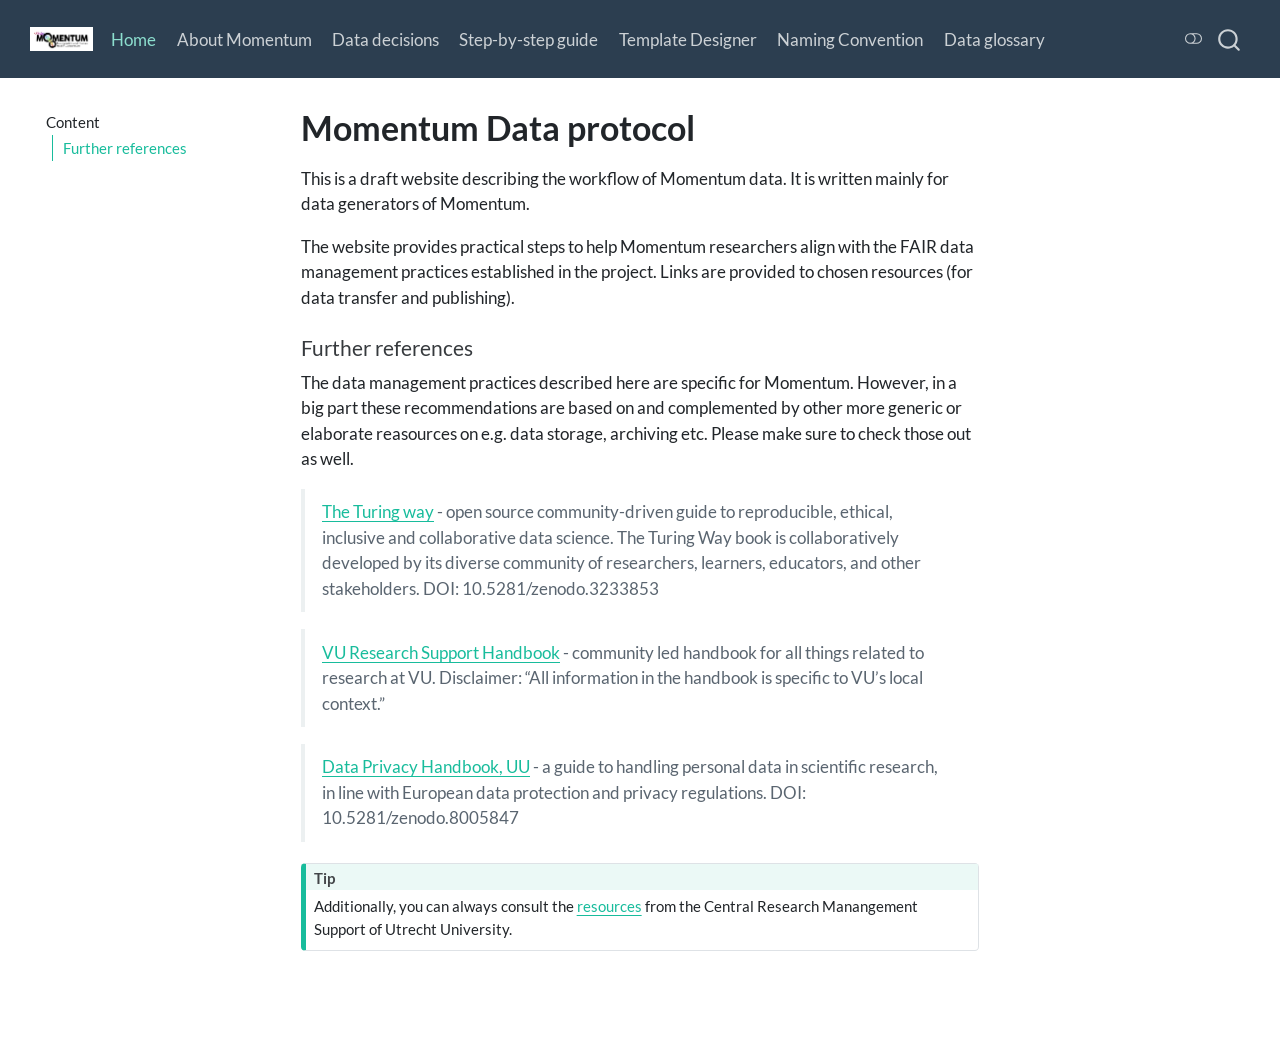
==== docs/index.html @ 31051df8 "Copy of original momentum dataflow" ====
<!DOCTYPE html>
<html xmlns="http://www.w3.org/1999/xhtml" lang="en" xml:lang="en"><head>

<meta charset="utf-8">
<meta name="generator" content="quarto-1.5.57">

<meta name="viewport" content="width=device-width, initial-scale=1.0, user-scalable=yes">


<title>Momentum Data protocol – Momentum Data Protocol</title>
<style>
code{white-space: pre-wrap;}
span.smallcaps{font-variant: small-caps;}
div.columns{display: flex; gap: min(4vw, 1.5em);}
div.column{flex: auto; overflow-x: auto;}
div.hanging-indent{margin-left: 1.5em; text-indent: -1.5em;}
ul.task-list{list-style: none;}
ul.task-list li input[type="checkbox"] {
width: 0.8em;
margin: 0 0.8em 0.2em -1em;  vertical-align: middle;
}
</style>


<script>const headroomChanged = new CustomEvent("quarto-hrChanged", {
  detail: {},
  bubbles: true,
  cancelable: false,
  composed: false,
});

const announceDismiss = () => {
  const annEl = window.document.getElementById("quarto-announcement");
  if (annEl) {
    annEl.remove();

    const annId = annEl.getAttribute("data-announcement-id");
    window.localStorage.setItem(`quarto-announce-${annId}`, "true");
  }
};

const announceRegister = () => {
  const annEl = window.document.getElementById("quarto-announcement");
  if (annEl) {
    const annId = annEl.getAttribute("data-announcement-id");
    const isDismissed =
      window.localStorage.getItem(`quarto-announce-${annId}`) || false;
    if (isDismissed) {
      announceDismiss();
      return;
    } else {
      annEl.classList.remove("hidden");
    }

    const actionEl = annEl.querySelector(".quarto-announcement-action");
    if (actionEl) {
      actionEl.addEventListener("click", function (e) {
        e.preventDefault();
        // Hide the bar immediately
        announceDismiss();
      });
    }
  }
};

window.document.addEventListener("DOMContentLoaded", function () {
  let init = false;

  announceRegister();

  // Manage the back to top button, if one is present.
  let lastScrollTop = window.pageYOffset || document.documentElement.scrollTop;
  const scrollDownBuffer = 5;
  const scrollUpBuffer = 35;
  const btn = document.getElementById("quarto-back-to-top");
  const hideBackToTop = () => {
    btn.style.display = "none";
  };
  const showBackToTop = () => {
    btn.style.display = "inline-block";
  };
  if (btn) {
    window.document.addEventListener(
      "scroll",
      function () {
        const currentScrollTop =
          window.pageYOffset || document.documentElement.scrollTop;

        // Shows and hides the button 'intelligently' as the user scrolls
        if (currentScrollTop - scrollDownBuffer > lastScrollTop) {
          hideBackToTop();
          lastScrollTop = currentScrollTop <= 0 ? 0 : currentScrollTop;
        } else if (currentScrollTop < lastScrollTop - scrollUpBuffer) {
          showBackToTop();
          lastScrollTop = currentScrollTop <= 0 ? 0 : currentScrollTop;
        }

        // Show the button at the bottom, hides it at the top
        if (currentScrollTop <= 0) {
          hideBackToTop();
        } else if (
          window.innerHeight + currentScrollTop >=
          document.body.offsetHeight
        ) {
          showBackToTop();
        }
      },
      false
    );
  }

  function throttle(func, wait) {
    var timeout;
    return function () {
      const context = this;
      const args = arguments;
      const later = function () {
        clearTimeout(timeout);
        timeout = null;
        func.apply(context, args);
      };

      if (!timeout) {
        timeout = setTimeout(later, wait);
      }
    };
  }

  function headerOffset() {
    // Set an offset if there is are fixed top navbar
    const headerEl = window.document.querySelector("header.fixed-top");
    if (headerEl) {
      return headerEl.clientHeight;
    } else {
      return 0;
    }
  }

  function footerOffset() {
    const footerEl = window.document.querySelector("footer.footer");
    if (footerEl) {
      return footerEl.clientHeight;
    } else {
      return 0;
    }
  }

  function dashboardOffset() {
    const dashboardNavEl = window.document.getElementById(
      "quarto-dashboard-header"
    );
    if (dashboardNavEl !== null) {
      return dashboardNavEl.clientHeight;
    } else {
      return 0;
    }
  }

  function updateDocumentOffsetWithoutAnimation() {
    updateDocumentOffset(false);
  }

  function updateDocumentOffset(animated) {
    // set body offset
    const topOffset = headerOffset();
    const bodyOffset = topOffset + footerOffset() + dashboardOffset();
    const bodyEl = window.document.body;
    bodyEl.setAttribute("data-bs-offset", topOffset);
    bodyEl.style.paddingTop = topOffset + "px";

    // deal with sidebar offsets
    const sidebars = window.document.querySelectorAll(
      ".sidebar, .headroom-target"
    );
    sidebars.forEach((sidebar) => {
      if (!animated) {
        sidebar.classList.add("notransition");
        // Remove the no transition class after the animation has time to complete
        setTimeout(function () {
          sidebar.classList.remove("notransition");
        }, 201);
      }

      if (window.Headroom && sidebar.classList.contains("sidebar-unpinned")) {
        sidebar.style.top = "0";
        sidebar.style.maxHeight = "100vh";
      } else {
        sidebar.style.top = topOffset + "px";
        sidebar.style.maxHeight = "calc(100vh - " + topOffset + "px)";
      }
    });

    // allow space for footer
    const mainContainer = window.document.querySelector(".quarto-container");
    if (mainContainer) {
      mainContainer.style.minHeight = "calc(100vh - " + bodyOffset + "px)";
    }

    // link offset
    let linkStyle = window.document.querySelector("#quarto-target-style");
    if (!linkStyle) {
      linkStyle = window.document.createElement("style");
      linkStyle.setAttribute("id", "quarto-target-style");
      window.document.head.appendChild(linkStyle);
    }
    while (linkStyle.firstChild) {
      linkStyle.removeChild(linkStyle.firstChild);
    }
    if (topOffset > 0) {
      linkStyle.appendChild(
        window.document.createTextNode(`
      section:target::before {
        content: "";
        display: block;
        height: ${topOffset}px;
        margin: -${topOffset}px 0 0;
      }`)
      );
    }
    if (init) {
      window.dispatchEvent(headroomChanged);
    }
    init = true;
  }

  // initialize headroom
  var header = window.document.querySelector("#quarto-header");
  if (header && window.Headroom) {
    const headroom = new window.Headroom(header, {
      tolerance: 5,
      onPin: function () {
        const sidebars = window.document.querySelectorAll(
          ".sidebar, .headroom-target"
        );
        sidebars.forEach((sidebar) => {
          sidebar.classList.remove("sidebar-unpinned");
        });
        updateDocumentOffset();
      },
      onUnpin: function () {
        const sidebars = window.document.querySelectorAll(
          ".sidebar, .headroom-target"
        );
        sidebars.forEach((sidebar) => {
          sidebar.classList.add("sidebar-unpinned");
        });
        updateDocumentOffset();
      },
    });
    headroom.init();

    let frozen = false;
    window.quartoToggleHeadroom = function () {
      if (frozen) {
        headroom.unfreeze();
        frozen = false;
      } else {
        headroom.freeze();
        frozen = true;
      }
    };
  }

  window.addEventListener(
    "hashchange",
    function (e) {
      if (
        getComputedStyle(document.documentElement).scrollBehavior !== "smooth"
      ) {
        window.scrollTo(0, window.pageYOffset - headerOffset());
      }
    },
    false
  );

  // Observe size changed for the header
  const headerEl = window.document.querySelector("header.fixed-top");
  if (headerEl && window.ResizeObserver) {
    const observer = new window.ResizeObserver(() => {
      setTimeout(updateDocumentOffsetWithoutAnimation, 0);
    });
    observer.observe(headerEl, {
      attributes: true,
      childList: true,
      characterData: true,
    });
  } else {
    window.addEventListener(
      "resize",
      throttle(updateDocumentOffsetWithoutAnimation, 50)
    );
  }
  setTimeout(updateDocumentOffsetWithoutAnimation, 250);

  // fixup index.html links if we aren't on the filesystem
  if (window.location.protocol !== "file:") {
    const links = window.document.querySelectorAll("a");
    for (let i = 0; i < links.length; i++) {
      if (links[i].href) {
        links[i].dataset.originalHref = links[i].href;
        links[i].href = links[i].href.replace(/\/index\.html/, "/");
      }
    }

    // Fixup any sharing links that require urls
    // Append url to any sharing urls
    const sharingLinks = window.document.querySelectorAll(
      "a.sidebar-tools-main-item, a.quarto-navigation-tool, a.quarto-navbar-tools, a.quarto-navbar-tools-item"
    );
    for (let i = 0; i < sharingLinks.length; i++) {
      const sharingLink = sharingLinks[i];
      const href = sharingLink.getAttribute("href");
      if (href) {
        sharingLink.setAttribute(
          "href",
          href.replace("|url|", window.location.href)
        );
      }
    }

    // Scroll the active navigation item into view, if necessary
    const navSidebar = window.document.querySelector("nav#quarto-sidebar");
    if (navSidebar) {
      // Find the active item
      const activeItem = navSidebar.querySelector("li.sidebar-item a.active");
      if (activeItem) {
        // Wait for the scroll height and height to resolve by observing size changes on the
        // nav element that is scrollable
        const resizeObserver = new ResizeObserver((_entries) => {
          // The bottom of the element
          const elBottom = activeItem.offsetTop;
          const viewBottom = navSidebar.scrollTop + navSidebar.clientHeight;

          // The element height and scroll height are the same, then we are still loading
          if (viewBottom !== navSidebar.scrollHeight) {
            // Determine if the item isn't visible and scroll to it
            if (elBottom >= viewBottom) {
              navSidebar.scrollTop = elBottom;
            }

            // stop observing now since we've completed the scroll
            resizeObserver.unobserve(navSidebar);
          }
        });
        resizeObserver.observe(navSidebar);
      }
    }
  }
});
</script>
<script>/*!
 * headroom.js v0.12.0 - Give your page some headroom. Hide your header until you need it
 * Copyright (c) 2020 Nick Williams - http://wicky.nillia.ms/headroom.js
 * License: MIT
 */

!function(t,n){"object"==typeof exports&&"undefined"!=typeof module?module.exports=n():"function"==typeof define&&define.amd?define(n):(t=t||self).Headroom=n()}(this,function(){"use strict";function t(){return"undefined"!=typeof window}function d(t){return function(t){return t&&t.document&&function(t){return 9===t.nodeType}(t.document)}(t)?function(t){var n=t.document,o=n.body,s=n.documentElement;return{scrollHeight:function(){return Math.max(o.scrollHeight,s.scrollHeight,o.offsetHeight,s.offsetHeight,o.clientHeight,s.clientHeight)},height:function(){return t.innerHeight||s.clientHeight||o.clientHeight},scrollY:function(){return void 0!==t.pageYOffset?t.pageYOffset:(s||o.parentNode||o).scrollTop}}}(t):function(t){return{scrollHeight:function(){return Math.max(t.scrollHeight,t.offsetHeight,t.clientHeight)},height:function(){return Math.max(t.offsetHeight,t.clientHeight)},scrollY:function(){return t.scrollTop}}}(t)}function n(t,s,e){var n,o=function(){var n=!1;try{var t={get passive(){n=!0}};window.addEventListener("test",t,t),window.removeEventListener("test",t,t)}catch(t){n=!1}return n}(),i=!1,r=d(t),l=r.scrollY(),a={};function c(){var t=Math.round(r.scrollY()),n=r.height(),o=r.scrollHeight();a.scrollY=t,a.lastScrollY=l,a.direction=l<t?"down":"up",a.distance=Math.abs(t-l),a.isOutOfBounds=t<0||o<t+n,a.top=t<=s.offset[a.direction],a.bottom=o<=t+n,a.toleranceExceeded=a.distance>s.tolerance[a.direction],e(a),l=t,i=!1}function h(){i||(i=!0,n=requestAnimationFrame(c))}var u=!!o&&{passive:!0,capture:!1};return t.addEventListener("scroll",h,u),c(),{destroy:function(){cancelAnimationFrame(n),t.removeEventListener("scroll",h,u)}}}function o(t){return t===Object(t)?t:{down:t,up:t}}function s(t,n){n=n||{},Object.assign(this,s.options,n),this.classes=Object.assign({},s.options.classes,n.classes),this.elem=t,this.tolerance=o(this.tolerance),this.offset=o(this.offset),this.initialised=!1,this.frozen=!1}return s.prototype={constructor:s,init:function(){return s.cutsTheMustard&&!this.initialised&&(this.addClass("initial"),this.initialised=!0,setTimeout(function(t){t.scrollTracker=n(t.scroller,{offset:t.offset,tolerance:t.tolerance},t.update.bind(t))},100,this)),this},destroy:function(){this.initialised=!1,Object.keys(this.classes).forEach(this.removeClass,this),this.scrollTracker.destroy()},unpin:function(){!this.hasClass("pinned")&&this.hasClass("unpinned")||(this.addClass("unpinned"),this.removeClass("pinned"),this.onUnpin&&this.onUnpin.call(this))},pin:function(){this.hasClass("unpinned")&&(this.addClass("pinned"),this.removeClass("unpinned"),this.onPin&&this.onPin.call(this))},freeze:function(){this.frozen=!0,this.addClass("frozen")},unfreeze:function(){this.frozen=!1,this.removeClass("frozen")},top:function(){this.hasClass("top")||(this.addClass("top"),this.removeClass("notTop"),this.onTop&&this.onTop.call(this))},notTop:function(){this.hasClass("notTop")||(this.addClass("notTop"),this.removeClass("top"),this.onNotTop&&this.onNotTop.call(this))},bottom:function(){this.hasClass("bottom")||(this.addClass("bottom"),this.removeClass("notBottom"),this.onBottom&&this.onBottom.call(this))},notBottom:function(){this.hasClass("notBottom")||(this.addClass("notBottom"),this.removeClass("bottom"),this.onNotBottom&&this.onNotBottom.call(this))},shouldUnpin:function(t){return"down"===t.direction&&!t.top&&t.toleranceExceeded},shouldPin:function(t){return"up"===t.direction&&t.toleranceExceeded||t.top},addClass:function(t){this.elem.classList.add.apply(this.elem.classList,this.classes[t].split(" "))},removeClass:function(t){this.elem.classList.remove.apply(this.elem.classList,this.classes[t].split(" "))},hasClass:function(t){return this.classes[t].split(" ").every(function(t){return this.classList.contains(t)},this.elem)},update:function(t){t.isOutOfBounds||!0!==this.frozen&&(t.top?this.top():this.notTop(),t.bottom?this.bottom():this.notBottom(),this.shouldUnpin(t)?this.unpin():this.shouldPin(t)&&this.pin())}},s.options={tolerance:{up:0,down:0},offset:0,scroller:t()?window:null,classes:{frozen:"headroom--frozen",pinned:"headroom--pinned",unpinned:"headroom--unpinned",top:"headroom--top",notTop:"headroom--not-top",bottom:"headroom--bottom",notBottom:"headroom--not-bottom",initial:"headroom"}},s.cutsTheMustard=!!(t()&&function(){}.bind&&"classList"in document.documentElement&&Object.assign&&Object.keys&&requestAnimationFrame),s});
</script>
<script>/*!
 * clipboard.js v2.0.11
 * https://clipboardjs.com/
 *
 * Licensed MIT © Zeno Rocha
 */
!function(t,e){"object"==typeof exports&&"object"==typeof module?module.exports=e():"function"==typeof define&&define.amd?define([],e):"object"==typeof exports?exports.ClipboardJS=e():t.ClipboardJS=e()}(this,function(){return n={686:function(t,e,n){"use strict";n.d(e,{default:function(){return b}});var e=n(279),i=n.n(e),e=n(370),u=n.n(e),e=n(817),r=n.n(e);function c(t){try{return document.execCommand(t)}catch(t){return}}var a=function(t){t=r()(t);return c("cut"),t};function o(t,e){var n,o,t=(n=t,o="rtl"===document.documentElement.getAttribute("dir"),(t=document.createElement("textarea")).style.fontSize="12pt",t.style.border="0",t.style.padding="0",t.style.margin="0",t.style.position="absolute",t.style[o?"right":"left"]="-9999px",o=window.pageYOffset||document.documentElement.scrollTop,t.style.top="".concat(o,"px"),t.setAttribute("readonly",""),t.value=n,t);return e.container.appendChild(t),e=r()(t),c("copy"),t.remove(),e}var f=function(t){var e=1<arguments.length&&void 0!==arguments[1]?arguments[1]:{container:document.body},n="";return"string"==typeof t?n=o(t,e):t instanceof HTMLInputElement&&!["text","search","url","tel","password"].includes(null==t?void 0:t.type)?n=o(t.value,e):(n=r()(t),c("copy")),n};function l(t){return(l="function"==typeof Symbol&&"symbol"==typeof Symbol.iterator?function(t){return typeof t}:function(t){return t&&"function"==typeof Symbol&&t.constructor===Symbol&&t!==Symbol.prototype?"symbol":typeof t})(t)}var s=function(){var t=0<arguments.length&&void 0!==arguments[0]?arguments[0]:{},e=t.action,n=void 0===e?"copy":e,o=t.container,e=t.target,t=t.text;if("copy"!==n&&"cut"!==n)throw new Error('Invalid "action" value, use either "copy" or "cut"');if(void 0!==e){if(!e||"object"!==l(e)||1!==e.nodeType)throw new Error('Invalid "target" value, use a valid Element');if("copy"===n&&e.hasAttribute("disabled"))throw new Error('Invalid "target" attribute. Please use "readonly" instead of "disabled" attribute');if("cut"===n&&(e.hasAttribute("readonly")||e.hasAttribute("disabled")))throw new Error('Invalid "target" attribute. You can\'t cut text from elements with "readonly" or "disabled" attributes')}return t?f(t,{container:o}):e?"cut"===n?a(e):f(e,{container:o}):void 0};function p(t){return(p="function"==typeof Symbol&&"symbol"==typeof Symbol.iterator?function(t){return typeof t}:function(t){return t&&"function"==typeof Symbol&&t.constructor===Symbol&&t!==Symbol.prototype?"symbol":typeof t})(t)}function d(t,e){for(var n=0;n<e.length;n++){var o=e[n];o.enumerable=o.enumerable||!1,o.configurable=!0,"value"in o&&(o.writable=!0),Object.defineProperty(t,o.key,o)}}function y(t,e){return(y=Object.setPrototypeOf||function(t,e){return t.__proto__=e,t})(t,e)}function h(n){var o=function(){if("undefined"==typeof Reflect||!Reflect.construct)return!1;if(Reflect.construct.sham)return!1;if("function"==typeof Proxy)return!0;try{return Date.prototype.toString.call(Reflect.construct(Date,[],function(){})),!0}catch(t){return!1}}();return function(){var t,e=v(n);return t=o?(t=v(this).constructor,Reflect.construct(e,arguments,t)):e.apply(this,arguments),e=this,!(t=t)||"object"!==p(t)&&"function"!=typeof t?function(t){if(void 0!==t)return t;throw new ReferenceError("this hasn't been initialised - super() hasn't been called")}(e):t}}function v(t){return(v=Object.setPrototypeOf?Object.getPrototypeOf:function(t){return t.__proto__||Object.getPrototypeOf(t)})(t)}function m(t,e){t="data-clipboard-".concat(t);if(e.hasAttribute(t))return e.getAttribute(t)}var b=function(){!function(t,e){if("function"!=typeof e&&null!==e)throw new TypeError("Super expression must either be null or a function");t.prototype=Object.create(e&&e.prototype,{constructor:{value:t,writable:!0,configurable:!0}}),e&&y(t,e)}(r,i());var t,e,n,o=h(r);function r(t,e){var n;return function(t){if(!(t instanceof r))throw new TypeError("Cannot call a class as a function")}(this),(n=o.call(this)).resolveOptions(e),n.listenClick(t),n}return t=r,n=[{key:"copy",value:function(t){var e=1<arguments.length&&void 0!==arguments[1]?arguments[1]:{container:document.body};return f(t,e)}},{key:"cut",value:function(t){return a(t)}},{key:"isSupported",value:function(){var t=0<arguments.length&&void 0!==arguments[0]?arguments[0]:["copy","cut"],t="string"==typeof t?[t]:t,e=!!document.queryCommandSupported;return t.forEach(function(t){e=e&&!!document.queryCommandSupported(t)}),e}}],(e=[{key:"resolveOptions",value:function(){var t=0<arguments.length&&void 0!==arguments[0]?arguments[0]:{};this.action="function"==typeof t.action?t.action:this.defaultAction,this.target="function"==typeof t.target?t.target:this.defaultTarget,this.text="function"==typeof t.text?t.text:this.defaultText,this.container="object"===p(t.container)?t.container:document.body}},{key:"listenClick",value:function(t){var e=this;this.listener=u()(t,"click",function(t){return e.onClick(t)})}},{key:"onClick",value:function(t){var e=t.delegateTarget||t.currentTarget,n=this.action(e)||"copy",t=s({action:n,container:this.container,target:this.target(e),text:this.text(e)});this.emit(t?"success":"error",{action:n,text:t,trigger:e,clearSelection:function(){e&&e.focus(),window.getSelection().removeAllRanges()}})}},{key:"defaultAction",value:function(t){return m("action",t)}},{key:"defaultTarget",value:function(t){t=m("target",t);if(t)return document.querySelector(t)}},{key:"defaultText",value:function(t){return m("text",t)}},{key:"destroy",value:function(){this.listener.destroy()}}])&&d(t.prototype,e),n&&d(t,n),r}()},828:function(t){var e;"undefined"==typeof Element||Element.prototype.matches||((e=Element.prototype).matches=e.matchesSelector||e.mozMatchesSelector||e.msMatchesSelector||e.oMatchesSelector||e.webkitMatchesSelector),t.exports=function(t,e){for(;t&&9!==t.nodeType;){if("function"==typeof t.matches&&t.matches(e))return t;t=t.parentNode}}},438:function(t,e,n){var u=n(828);function i(t,e,n,o,r){var i=function(e,n,t,o){return function(t){t.delegateTarget=u(t.target,n),t.delegateTarget&&o.call(e,t)}}.apply(this,arguments);return t.addEventListener(n,i,r),{destroy:function(){t.removeEventListener(n,i,r)}}}t.exports=function(t,e,n,o,r){return"function"==typeof t.addEventListener?i.apply(null,arguments):"function"==typeof n?i.bind(null,document).apply(null,arguments):("string"==typeof t&&(t=document.querySelectorAll(t)),Array.prototype.map.call(t,function(t){return i(t,e,n,o,r)}))}},879:function(t,n){n.node=function(t){return void 0!==t&&t instanceof HTMLElement&&1===t.nodeType},n.nodeList=function(t){var e=Object.prototype.toString.call(t);return void 0!==t&&("[object NodeList]"===e||"[object HTMLCollection]"===e)&&"length"in t&&(0===t.length||n.node(t[0]))},n.string=function(t){return"string"==typeof t||t instanceof String},n.fn=function(t){return"[object Function]"===Object.prototype.toString.call(t)}},370:function(t,e,n){var f=n(879),l=n(438);t.exports=function(t,e,n){if(!t&&!e&&!n)throw new Error("Missing required arguments");if(!f.string(e))throw new TypeError("Second argument must be a String");if(!f.fn(n))throw new TypeError("Third argument must be a Function");if(f.node(t))return c=e,a=n,(u=t).addEventListener(c,a),{destroy:function(){u.removeEventListener(c,a)}};if(f.nodeList(t))return o=t,r=e,i=n,Array.prototype.forEach.call(o,function(t){t.addEventListener(r,i)}),{destroy:function(){Array.prototype.forEach.call(o,function(t){t.removeEventListener(r,i)})}};if(f.string(t))return t=t,e=e,n=n,l(document.body,t,e,n);throw new TypeError("First argument must be a String, HTMLElement, HTMLCollection, or NodeList");var o,r,i,u,c,a}},817:function(t){t.exports=function(t){var e,n="SELECT"===t.nodeName?(t.focus(),t.value):"INPUT"===t.nodeName||"TEXTAREA"===t.nodeName?((e=t.hasAttribute("readonly"))||t.setAttribute("readonly",""),t.select(),t.setSelectionRange(0,t.value.length),e||t.removeAttribute("readonly"),t.value):(t.hasAttribute("contenteditable")&&t.focus(),n=window.getSelection(),(e=document.createRange()).selectNodeContents(t),n.removeAllRanges(),n.addRange(e),n.toString());return n}},279:function(t){function e(){}e.prototype={on:function(t,e,n){var o=this.e||(this.e={});return(o[t]||(o[t]=[])).push({fn:e,ctx:n}),this},once:function(t,e,n){var o=this;function r(){o.off(t,r),e.apply(n,arguments)}return r._=e,this.on(t,r,n)},emit:function(t){for(var e=[].slice.call(arguments,1),n=((this.e||(this.e={}))[t]||[]).slice(),o=0,r=n.length;o<r;o++)n[o].fn.apply(n[o].ctx,e);return this},off:function(t,e){var n=this.e||(this.e={}),o=n[t],r=[];if(o&&e)for(var i=0,u=o.length;i<u;i++)o[i].fn!==e&&o[i].fn._!==e&&r.push(o[i]);return r.length?n[t]=r:delete n[t],this}},t.exports=e,t.exports.TinyEmitter=e}},r={},o.n=function(t){var e=t&&t.__esModule?function(){return t.default}:function(){return t};return o.d(e,{a:e}),e},o.d=function(t,e){for(var n in e)o.o(e,n)&&!o.o(t,n)&&Object.defineProperty(t,n,{enumerable:!0,get:e[n]})},o.o=function(t,e){return Object.prototype.hasOwnProperty.call(t,e)},o(686).default;function o(t){if(r[t])return r[t].exports;var e=r[t]={exports:{}};return n[t](e,e.exports,o),e.exports}var n,r});</script>
<script>/*! @algolia/autocomplete-js 1.11.1 | MIT License | © Algolia, Inc. and contributors | https://github.com/algolia/autocomplete */
!function(e,t){"object"==typeof exports&&"undefined"!=typeof module?t(exports):"function"==typeof define&&define.amd?define(["exports"],t):t((e="undefined"!=typeof globalThis?globalThis:e||self)["@algolia/autocomplete-js"]={})}(this,(function(e){"use strict";function t(e,t){var n=Object.keys(e);if(Object.getOwnPropertySymbols){var r=Object.getOwnPropertySymbols(e);t&&(r=r.filter((function(t){return Object.getOwnPropertyDescriptor(e,t).enumerable}))),n.push.apply(n,r)}return n}function n(e){for(var n=1;n<arguments.length;n++){var r=null!=arguments[n]?arguments[n]:{};n%2?t(Object(r),!0).forEach((function(t){o(e,t,r[t])})):Object.getOwnPropertyDescriptors?Object.defineProperties(e,Object.getOwnPropertyDescriptors(r)):t(Object(r)).forEach((function(t){Object.defineProperty(e,t,Object.getOwnPropertyDescriptor(r,t))}))}return e}function r(e){return r="function"==typeof Symbol&&"symbol"==typeof Symbol.iterator?function(e){return typeof e}:function(e){return e&&"function"==typeof Symbol&&e.constructor===Symbol&&e!==Symbol.prototype?"symbol":typeof e},r(e)}function o(e,t,n){return(t=function(e){var t=function(e,t){if("object"!=typeof e||null===e)return e;var n=e[Symbol.toPrimitive];if(void 0!==n){var r=n.call(e,t||"default");if("object"!=typeof r)return r;throw new TypeError("@@toPrimitive must return a primitive value.")}return("string"===t?String:Number)(e)}(e,"string");return"symbol"==typeof t?t:String(t)}(t))in e?Object.defineProperty(e,t,{value:n,enumerable:!0,configurable:!0,writable:!0}):e[t]=n,e}function i(){return i=Object.assign?Object.assign.bind():function(e){for(var t=1;t<arguments.length;t++){var n=arguments[t];for(var r in n)Object.prototype.hasOwnProperty.call(n,r)&&(e[r]=n[r])}return e},i.apply(this,arguments)}function u(e,t){if(null==e)return{};var n,r,o=function(e,t){if(null==e)return{};var n,r,o={},i=Object.keys(e);for(r=0;r<i.length;r++)n=i[r],t.indexOf(n)>=0||(o[n]=e[n]);return o}(e,t);if(Object.getOwnPropertySymbols){var i=Object.getOwnPropertySymbols(e);for(r=0;r<i.length;r++)n=i[r],t.indexOf(n)>=0||Object.prototype.propertyIsEnumerable.call(e,n)&&(o[n]=e[n])}return o}function a(e,t){return function(e){if(Array.isArray(e))return e}(e)||function(e,t){var n=null==e?null:"undefined"!=typeof Symbol&&e[Symbol.iterator]||e["@@iterator"];if(null!=n){var r,o,i,u,a=[],l=!0,c=!1;try{if(i=(n=n.call(e)).next,0===t){if(Object(n)!==n)return;l=!1}else for(;!(l=(r=i.call(n)).done)&&(a.push(r.value),a.length!==t);l=!0);}catch(e){c=!0,o=e}finally{try{if(!l&&null!=n.return&&(u=n.return(),Object(u)!==u))return}finally{if(c)throw o}}return a}}(e,t)||c(e,t)||function(){throw new TypeError("Invalid attempt to destructure non-iterable instance.\nIn order to be iterable, non-array objects must have a [Symbol.iterator]() method.")}()}function l(e){return function(e){if(Array.isArray(e))return s(e)}(e)||function(e){if("undefined"!=typeof Symbol&&null!=e[Symbol.iterator]||null!=e["@@iterator"])return Array.from(e)}(e)||c(e)||function(){throw new TypeError("Invalid attempt to spread non-iterable instance.\nIn order to be iterable, non-array objects must have a [Symbol.iterator]() method.")}()}function c(e,t){if(e){if("string"==typeof e)return s(e,t);var n=Object.prototype.toString.call(e).slice(8,-1);return"Object"===n&&e.constructor&&(n=e.constructor.name),"Map"===n||"Set"===n?Array.from(e):"Arguments"===n||/^(?:Ui|I)nt(?:8|16|32)(?:Clamped)?Array$/.test(n)?s(e,t):void 0}}function s(e,t){(null==t||t>e.length)&&(t=e.length);for(var n=0,r=new Array(t);n<t;n++)r[n]=e[n];return r}function f(e){return{current:e}}function p(e,t){var n=void 0;return function(){for(var r=arguments.length,o=new Array(r),i=0;i<r;i++)o[i]=arguments[i];n&&clearTimeout(n),n=setTimeout((function(){return e.apply(void 0,o)}),t)}}function m(e){return e.reduce((function(e,t){return e.concat(t)}),[])}var v=0;function d(){return"autocomplete-".concat(v++)}function y(e,t){return t.reduce((function(e,t){return e&&e[t]}),e)}function b(e){return 0===e.collections.length?0:e.collections.reduce((function(e,t){return e+t.items.length}),0)}function g(e){return e!==Object(e)}function h(e,t){if(e===t)return!0;if(g(e)||g(t)||"function"==typeof e||"function"==typeof t)return e===t;if(Object.keys(e).length!==Object.keys(t).length)return!1;for(var n=0,r=Object.keys(e);n<r.length;n++){var o=r[n];if(!(o in t))return!1;if(!h(e[o],t[o]))return!1}return!0}var O=function(){};var _="1.11.1",S=[{segment:"autocomplete-core",version:_}];function j(e){var t=e.item,n=e.items,r=void 0===n?[]:n;return{index:t.__autocomplete_indexName,items:[t],positions:[1+r.findIndex((function(e){return e.objectID===t.objectID}))],queryID:t.__autocomplete_queryID,algoliaSource:["autocomplete"]}}function P(e,t){return function(e){if(Array.isArray(e))return e}(e)||function(e,t){var n=null==e?null:"undefined"!=typeof Symbol&&e[Symbol.iterator]||e["@@iterator"];if(null!=n){var r,o,i,u,a=[],l=!0,c=!1;try{if(i=(n=n.call(e)).next,0===t){if(Object(n)!==n)return;l=!1}else for(;!(l=(r=i.call(n)).done)&&(a.push(r.value),a.length!==t);l=!0);}catch(e){c=!0,o=e}finally{try{if(!l&&null!=n.return&&(u=n.return(),Object(u)!==u))return}finally{if(c)throw o}}return a}}(e,t)||function(e,t){if(!e)return;if("string"==typeof e)return w(e,t);var n=Object.prototype.toString.call(e).slice(8,-1);"Object"===n&&e.constructor&&(n=e.constructor.name);if("Map"===n||"Set"===n)return Array.from(e);if("Arguments"===n||/^(?:Ui|I)nt(?:8|16|32)(?:Clamped)?Array$/.test(n))return w(e,t)}(e,t)||function(){throw new TypeError("Invalid attempt to destructure non-iterable instance.\nIn order to be iterable, non-array objects must have a [Symbol.iterator]() method.")}()}function w(e,t){(null==t||t>e.length)&&(t=e.length);for(var n=0,r=new Array(t);n<t;n++)r[n]=e[n];return r}var I=["items"],A=["items"];function E(e){return E="function"==typeof Symbol&&"symbol"==typeof Symbol.iterator?function(e){return typeof e}:function(e){return e&&"function"==typeof Symbol&&e.constructor===Symbol&&e!==Symbol.prototype?"symbol":typeof e},E(e)}function D(e){return function(e){if(Array.isArray(e))return C(e)}(e)||function(e){if("undefined"!=typeof Symbol&&null!=e[Symbol.iterator]||null!=e["@@iterator"])return Array.from(e)}(e)||function(e,t){if(!e)return;if("string"==typeof e)return C(e,t);var n=Object.prototype.toString.call(e).slice(8,-1);"Object"===n&&e.constructor&&(n=e.constructor.name);if("Map"===n||"Set"===n)return Array.from(e);if("Arguments"===n||/^(?:Ui|I)nt(?:8|16|32)(?:Clamped)?Array$/.test(n))return C(e,t)}(e)||function(){throw new TypeError("Invalid attempt to spread non-iterable instance.\nIn order to be iterable, non-array objects must have a [Symbol.iterator]() method.")}()}function C(e,t){(null==t||t>e.length)&&(t=e.length);for(var n=0,r=new Array(t);n<t;n++)r[n]=e[n];return r}function k(e,t){if(null==e)return{};var n,r,o=function(e,t){if(null==e)return{};var n,r,o={},i=Object.keys(e);for(r=0;r<i.length;r++)n=i[r],t.indexOf(n)>=0||(o[n]=e[n]);return o}(e,t);if(Object.getOwnPropertySymbols){var i=Object.getOwnPropertySymbols(e);for(r=0;r<i.length;r++)n=i[r],t.indexOf(n)>=0||Object.prototype.propertyIsEnumerable.call(e,n)&&(o[n]=e[n])}return o}function x(e,t){var n=Object.keys(e);if(Object.getOwnPropertySymbols){var r=Object.getOwnPropertySymbols(e);t&&(r=r.filter((function(t){return Object.getOwnPropertyDescriptor(e,t).enumerable}))),n.push.apply(n,r)}return n}function N(e){for(var t=1;t<arguments.length;t++){var n=null!=arguments[t]?arguments[t]:{};t%2?x(Object(n),!0).forEach((function(t){T(e,t,n[t])})):Object.getOwnPropertyDescriptors?Object.defineProperties(e,Object.getOwnPropertyDescriptors(n)):x(Object(n)).forEach((function(t){Object.defineProperty(e,t,Object.getOwnPropertyDescriptor(n,t))}))}return e}function T(e,t,n){return(t=function(e){var t=function(e,t){if("object"!==E(e)||null===e)return e;var n=e[Symbol.toPrimitive];if(void 0!==n){var r=n.call(e,t||"default");if("object"!==E(r))return r;throw new TypeError("@@toPrimitive must return a primitive value.")}return("string"===t?String:Number)(e)}(e,"string");return"symbol"===E(t)?t:String(t)}(t))in e?Object.defineProperty(e,t,{value:n,enumerable:!0,configurable:!0,writable:!0}):e[t]=n,e}function q(e){for(var t=arguments.length>1&&void 0!==arguments[1]?arguments[1]:20,n=[],r=0;r<e.objectIDs.length;r+=t)n.push(N(N({},e),{},{objectIDs:e.objectIDs.slice(r,r+t)}));return n}function B(e){return e.map((function(e){var t=e.items,n=k(e,I);return N(N({},n),{},{objectIDs:(null==t?void 0:t.map((function(e){return e.objectID})))||n.objectIDs})}))}function R(e){var t,n,r,o=(t=P((e.version||"").split(".").map(Number),2),n=t[0],r=t[1],n>=3||2===n&&r>=4||1===n&&r>=10);function i(t,n,r){if(o&&void 0!==r){var i=r[0].__autocomplete_algoliaCredentials,u={"X-Algolia-Application-Id":i.appId,"X-Algolia-API-Key":i.apiKey};e.apply(void 0,[t].concat(D(n),[{headers:u}]))}else e.apply(void 0,[t].concat(D(n)))}return{init:function(t,n){e("init",{appId:t,apiKey:n})},setUserToken:function(t){e("setUserToken",t)},clickedObjectIDsAfterSearch:function(){for(var e=arguments.length,t=new Array(e),n=0;n<e;n++)t[n]=arguments[n];t.length>0&&i("clickedObjectIDsAfterSearch",B(t),t[0].items)},clickedObjectIDs:function(){for(var e=arguments.length,t=new Array(e),n=0;n<e;n++)t[n]=arguments[n];t.length>0&&i("clickedObjectIDs",B(t),t[0].items)},clickedFilters:function(){for(var t=arguments.length,n=new Array(t),r=0;r<t;r++)n[r]=arguments[r];n.length>0&&e.apply(void 0,["clickedFilters"].concat(n))},convertedObjectIDsAfterSearch:function(){for(var e=arguments.length,t=new Array(e),n=0;n<e;n++)t[n]=arguments[n];t.length>0&&i("convertedObjectIDsAfterSearch",B(t),t[0].items)},convertedObjectIDs:function(){for(var e=arguments.length,t=new Array(e),n=0;n<e;n++)t[n]=arguments[n];t.length>0&&i("convertedObjectIDs",B(t),t[0].items)},convertedFilters:function(){for(var t=arguments.length,n=new Array(t),r=0;r<t;r++)n[r]=arguments[r];n.length>0&&e.apply(void 0,["convertedFilters"].concat(n))},viewedObjectIDs:function(){for(var e=arguments.length,t=new Array(e),n=0;n<e;n++)t[n]=arguments[n];t.length>0&&t.reduce((function(e,t){var n=t.items,r=k(t,A);return[].concat(D(e),D(q(N(N({},r),{},{objectIDs:(null==n?void 0:n.map((function(e){return e.objectID})))||r.objectIDs})).map((function(e){return{items:n,payload:e}}))))}),[]).forEach((function(e){var t=e.items;return i("viewedObjectIDs",[e.payload],t)}))},viewedFilters:function(){for(var t=arguments.length,n=new Array(t),r=0;r<t;r++)n[r]=arguments[r];n.length>0&&e.apply(void 0,["viewedFilters"].concat(n))}}}function F(e){var t=e.items.reduce((function(e,t){var n;return e[t.__autocomplete_indexName]=(null!==(n=e[t.__autocomplete_indexName])&&void 0!==n?n:[]).concat(t),e}),{});return Object.keys(t).map((function(e){return{index:e,items:t[e],algoliaSource:["autocomplete"]}}))}function L(e){return e.objectID&&e.__autocomplete_indexName&&e.__autocomplete_queryID}function U(e){return U="function"==typeof Symbol&&"symbol"==typeof Symbol.iterator?function(e){return typeof e}:function(e){return e&&"function"==typeof Symbol&&e.constructor===Symbol&&e!==Symbol.prototype?"symbol":typeof e},U(e)}function M(e){return function(e){if(Array.isArray(e))return H(e)}(e)||function(e){if("undefined"!=typeof Symbol&&null!=e[Symbol.iterator]||null!=e["@@iterator"])return Array.from(e)}(e)||function(e,t){if(!e)return;if("string"==typeof e)return H(e,t);var n=Object.prototype.toString.call(e).slice(8,-1);"Object"===n&&e.constructor&&(n=e.constructor.name);if("Map"===n||"Set"===n)return Array.from(e);if("Arguments"===n||/^(?:Ui|I)nt(?:8|16|32)(?:Clamped)?Array$/.test(n))return H(e,t)}(e)||function(){throw new TypeError("Invalid attempt to spread non-iterable instance.\nIn order to be iterable, non-array objects must have a [Symbol.iterator]() method.")}()}function H(e,t){(null==t||t>e.length)&&(t=e.length);for(var n=0,r=new Array(t);n<t;n++)r[n]=e[n];return r}function V(e,t){var n=Object.keys(e);if(Object.getOwnPropertySymbols){var r=Object.getOwnPropertySymbols(e);t&&(r=r.filter((function(t){return Object.getOwnPropertyDescriptor(e,t).enumerable}))),n.push.apply(n,r)}return n}function W(e){for(var t=1;t<arguments.length;t++){var n=null!=arguments[t]?arguments[t]:{};t%2?V(Object(n),!0).forEach((function(t){K(e,t,n[t])})):Object.getOwnPropertyDescriptors?Object.defineProperties(e,Object.getOwnPropertyDescriptors(n)):V(Object(n)).forEach((function(t){Object.defineProperty(e,t,Object.getOwnPropertyDescriptor(n,t))}))}return e}function K(e,t,n){return(t=function(e){var t=function(e,t){if("object"!==U(e)||null===e)return e;var n=e[Symbol.toPrimitive];if(void 0!==n){var r=n.call(e,t||"default");if("object"!==U(r))return r;throw new TypeError("@@toPrimitive must return a primitive value.")}return("string"===t?String:Number)(e)}(e,"string");return"symbol"===U(t)?t:String(t)}(t))in e?Object.defineProperty(e,t,{value:n,enumerable:!0,configurable:!0,writable:!0}):e[t]=n,e}var Q="2.6.0",$="https://cdn.jsdelivr.net/npm/search-insights@".concat(Q,"/dist/search-insights.min.js"),z=p((function(e){var t=e.onItemsChange,n=e.items,r=e.insights,o=e.state;t({insights:r,insightsEvents:F({items:n}).map((function(e){return W({eventName:"Items Viewed"},e)})),state:o})}),400);function G(e){var t=function(e){return W({onItemsChange:function(e){var t=e.insights,n=e.insightsEvents;t.viewedObjectIDs.apply(t,M(n.map((function(e){return W(W({},e),{},{algoliaSource:[].concat(M(e.algoliaSource||[]),["autocomplete-internal"])})}))))},onSelect:function(e){var t=e.insights,n=e.insightsEvents;t.clickedObjectIDsAfterSearch.apply(t,M(n.map((function(e){return W(W({},e),{},{algoliaSource:[].concat(M(e.algoliaSource||[]),["autocomplete-internal"])})}))))},onActive:O},e)}(e),n=t.insightsClient,r=t.onItemsChange,o=t.onSelect,i=t.onActive,u=n;n||function(e){if("undefined"!=typeof window)e({window:window})}((function(e){var t=e.window,n=t.AlgoliaAnalyticsObject||"aa";"string"==typeof n&&(u=t[n]),u||(t.AlgoliaAnalyticsObject=n,t[n]||(t[n]=function(){t[n].queue||(t[n].queue=[]);for(var e=arguments.length,r=new Array(e),o=0;o<e;o++)r[o]=arguments[o];t[n].queue.push(r)}),t[n].version=Q,u=t[n],function(e){var t="[Autocomplete]: Could not load search-insights.js. Please load it manually following https://alg.li/insights-autocomplete";try{var n=e.document.createElement("script");n.async=!0,n.src=$,n.onerror=function(){console.error(t)},document.body.appendChild(n)}catch(e){console.error(t)}}(t))}));var a=R(u),l=f([]),c=p((function(e){var t=e.state;if(t.isOpen){var n=t.collections.reduce((function(e,t){return[].concat(M(e),M(t.items))}),[]).filter(L);h(l.current.map((function(e){return e.objectID})),n.map((function(e){return e.objectID})))||(l.current=n,n.length>0&&z({onItemsChange:r,items:n,insights:a,state:t}))}}),0);return{name:"aa.algoliaInsightsPlugin",subscribe:function(e){var t=e.setContext,n=e.onSelect,r=e.onActive;function l(e){t({algoliaInsightsPlugin:{__algoliaSearchParameters:W({clickAnalytics:!0},e?{userToken:e}:{}),insights:a}})}u("addAlgoliaAgent","insights-plugin"),l(),u("onUserTokenChange",l),u("getUserToken",null,(function(e,t){l(t)})),n((function(e){var t=e.item,n=e.state,r=e.event,i=e.source;L(t)&&o({state:n,event:r,insights:a,item:t,insightsEvents:[W({eventName:"Item Selected"},j({item:t,items:i.getItems().filter(L)}))]})})),r((function(e){var t=e.item,n=e.source,r=e.state,o=e.event;L(t)&&i({state:r,event:o,insights:a,item:t,insightsEvents:[W({eventName:"Item Active"},j({item:t,items:n.getItems().filter(L)}))]})}))},onStateChange:function(e){var t=e.state;c({state:t})},__autocomplete_pluginOptions:e}}function J(e,t){var n=t;return{then:function(t,r){return J(e.then(Y(t,n,e),Y(r,n,e)),n)},catch:function(t){return J(e.catch(Y(t,n,e)),n)},finally:function(t){return t&&n.onCancelList.push(t),J(e.finally(Y(t&&function(){return n.onCancelList=[],t()},n,e)),n)},cancel:function(){n.isCanceled=!0;var e=n.onCancelList;n.onCancelList=[],e.forEach((function(e){e()}))},isCanceled:function(){return!0===n.isCanceled}}}function X(e){return J(e,{isCanceled:!1,onCancelList:[]})}function Y(e,t,n){return e?function(n){return t.isCanceled?n:e(n)}:n}function Z(e,t,n,r){if(!n)return null;if(e<0&&(null===t||null!==r&&0===t))return n+e;var o=(null===t?-1:t)+e;return o<=-1||o>=n?null===r?null:0:o}function ee(e,t){var n=Object.keys(e);if(Object.getOwnPropertySymbols){var r=Object.getOwnPropertySymbols(e);t&&(r=r.filter((function(t){return Object.getOwnPropertyDescriptor(e,t).enumerable}))),n.push.apply(n,r)}return n}function te(e){for(var t=1;t<arguments.length;t++){var n=null!=arguments[t]?arguments[t]:{};t%2?ee(Object(n),!0).forEach((function(t){ne(e,t,n[t])})):Object.getOwnPropertyDescriptors?Object.defineProperties(e,Object.getOwnPropertyDescriptors(n)):ee(Object(n)).forEach((function(t){Object.defineProperty(e,t,Object.getOwnPropertyDescriptor(n,t))}))}return e}function ne(e,t,n){return(t=function(e){var t=function(e,t){if("object"!==re(e)||null===e)return e;var n=e[Symbol.toPrimitive];if(void 0!==n){var r=n.call(e,t||"default");if("object"!==re(r))return r;throw new TypeError("@@toPrimitive must return a primitive value.")}return("string"===t?String:Number)(e)}(e,"string");return"symbol"===re(t)?t:String(t)}(t))in e?Object.defineProperty(e,t,{value:n,enumerable:!0,configurable:!0,writable:!0}):e[t]=n,e}function re(e){return re="function"==typeof Symbol&&"symbol"==typeof Symbol.iterator?function(e){return typeof e}:function(e){return e&&"function"==typeof Symbol&&e.constructor===Symbol&&e!==Symbol.prototype?"symbol":typeof e},re(e)}function oe(e){var t=function(e){var t=e.collections.map((function(e){return e.items.length})).reduce((function(e,t,n){var r=(e[n-1]||0)+t;return e.push(r),e}),[]).reduce((function(t,n){return n<=e.activeItemId?t+1:t}),0);return e.collections[t]}(e);if(!t)return null;var n=t.items[function(e){for(var t=e.state,n=e.collection,r=!1,o=0,i=0;!1===r;){var u=t.collections[o];if(u===n){r=!0;break}i+=u.items.length,o++}return t.activeItemId-i}({state:e,collection:t})],r=t.source;return{item:n,itemInputValue:r.getItemInputValue({item:n,state:e}),itemUrl:r.getItemUrl({item:n,state:e}),source:r}}function ie(e,t,n){return[e,null==n?void 0:n.sourceId,t].filter(Boolean).join("-").replace(/\s/g,"")}var ue=/((gt|sm)-|galaxy nexus)|samsung[- ]|samsungbrowser/i;function ae(e){return ae="function"==typeof Symbol&&"symbol"==typeof Symbol.iterator?function(e){return typeof e}:function(e){return e&&"function"==typeof Symbol&&e.constructor===Symbol&&e!==Symbol.prototype?"symbol":typeof e},ae(e)}function le(e,t){var n=Object.keys(e);if(Object.getOwnPropertySymbols){var r=Object.getOwnPropertySymbols(e);t&&(r=r.filter((function(t){return Object.getOwnPropertyDescriptor(e,t).enumerable}))),n.push.apply(n,r)}return n}function ce(e,t,n){return(t=function(e){var t=function(e,t){if("object"!==ae(e)||null===e)return e;var n=e[Symbol.toPrimitive];if(void 0!==n){var r=n.call(e,t||"default");if("object"!==ae(r))return r;throw new TypeError("@@toPrimitive must return a primitive value.")}return("string"===t?String:Number)(e)}(e,"string");return"symbol"===ae(t)?t:String(t)}(t))in e?Object.defineProperty(e,t,{value:n,enumerable:!0,configurable:!0,writable:!0}):e[t]=n,e}function se(e,t,n){var r,o=t.initialState;return{getState:function(){return o},dispatch:function(r,i){var u=function(e){for(var t=1;t<arguments.length;t++){var n=null!=arguments[t]?arguments[t]:{};t%2?le(Object(n),!0).forEach((function(t){ce(e,t,n[t])})):Object.getOwnPropertyDescriptors?Object.defineProperties(e,Object.getOwnPropertyDescriptors(n)):le(Object(n)).forEach((function(t){Object.defineProperty(e,t,Object.getOwnPropertyDescriptor(n,t))}))}return e}({},o);o=e(o,{type:r,props:t,payload:i}),n({state:o,prevState:u})},pendingRequests:(r=[],{add:function(e){return r.push(e),e.finally((function(){r=r.filter((function(t){return t!==e}))}))},cancelAll:function(){r.forEach((function(e){return e.cancel()}))},isEmpty:function(){return 0===r.length}})}}function fe(e){return fe="function"==typeof Symbol&&"symbol"==typeof Symbol.iterator?function(e){return typeof e}:function(e){return e&&"function"==typeof Symbol&&e.constructor===Symbol&&e!==Symbol.prototype?"symbol":typeof e},fe(e)}function pe(e,t){var n=Object.keys(e);if(Object.getOwnPropertySymbols){var r=Object.getOwnPropertySymbols(e);t&&(r=r.filter((function(t){return Object.getOwnPropertyDescriptor(e,t).enumerable}))),n.push.apply(n,r)}return n}function me(e){for(var t=1;t<arguments.length;t++){var n=null!=arguments[t]?arguments[t]:{};t%2?pe(Object(n),!0).forEach((function(t){ve(e,t,n[t])})):Object.getOwnPropertyDescriptors?Object.defineProperties(e,Object.getOwnPropertyDescriptors(n)):pe(Object(n)).forEach((function(t){Object.defineProperty(e,t,Object.getOwnPropertyDescriptor(n,t))}))}return e}function ve(e,t,n){return(t=function(e){var t=function(e,t){if("object"!==fe(e)||null===e)return e;var n=e[Symbol.toPrimitive];if(void 0!==n){var r=n.call(e,t||"default");if("object"!==fe(r))return r;throw new TypeError("@@toPrimitive must return a primitive value.")}return("string"===t?String:Number)(e)}(e,"string");return"symbol"===fe(t)?t:String(t)}(t))in e?Object.defineProperty(e,t,{value:n,enumerable:!0,configurable:!0,writable:!0}):e[t]=n,e}function de(e){return de="function"==typeof Symbol&&"symbol"==typeof Symbol.iterator?function(e){return typeof e}:function(e){return e&&"function"==typeof Symbol&&e.constructor===Symbol&&e!==Symbol.prototype?"symbol":typeof e},de(e)}function ye(e){return function(e){if(Array.isArray(e))return be(e)}(e)||function(e){if("undefined"!=typeof Symbol&&null!=e[Symbol.iterator]||null!=e["@@iterator"])return Array.from(e)}(e)||function(e,t){if(!e)return;if("string"==typeof e)return be(e,t);var n=Object.prototype.toString.call(e).slice(8,-1);"Object"===n&&e.constructor&&(n=e.constructor.name);if("Map"===n||"Set"===n)return Array.from(e);if("Arguments"===n||/^(?:Ui|I)nt(?:8|16|32)(?:Clamped)?Array$/.test(n))return be(e,t)}(e)||function(){throw new TypeError("Invalid attempt to spread non-iterable instance.\nIn order to be iterable, non-array objects must have a [Symbol.iterator]() method.")}()}function be(e,t){(null==t||t>e.length)&&(t=e.length);for(var n=0,r=new Array(t);n<t;n++)r[n]=e[n];return r}function ge(e,t){var n=Object.keys(e);if(Object.getOwnPropertySymbols){var r=Object.getOwnPropertySymbols(e);t&&(r=r.filter((function(t){return Object.getOwnPropertyDescriptor(e,t).enumerable}))),n.push.apply(n,r)}return n}function he(e){for(var t=1;t<arguments.length;t++){var n=null!=arguments[t]?arguments[t]:{};t%2?ge(Object(n),!0).forEach((function(t){Oe(e,t,n[t])})):Object.getOwnPropertyDescriptors?Object.defineProperties(e,Object.getOwnPropertyDescriptors(n)):ge(Object(n)).forEach((function(t){Object.defineProperty(e,t,Object.getOwnPropertyDescriptor(n,t))}))}return e}function Oe(e,t,n){return(t=function(e){var t=function(e,t){if("object"!==de(e)||null===e)return e;var n=e[Symbol.toPrimitive];if(void 0!==n){var r=n.call(e,t||"default");if("object"!==de(r))return r;throw new TypeError("@@toPrimitive must return a primitive value.")}return("string"===t?String:Number)(e)}(e,"string");return"symbol"===de(t)?t:String(t)}(t))in e?Object.defineProperty(e,t,{value:n,enumerable:!0,configurable:!0,writable:!0}):e[t]=n,e}function _e(e,t){var n,r="undefined"!=typeof window?window:{},o=e.plugins||[];return he(he({debug:!1,openOnFocus:!1,enterKeyHint:void 0,placeholder:"",autoFocus:!1,defaultActiveItemId:null,stallThreshold:300,insights:!1,environment:r,shouldPanelOpen:function(e){return b(e.state)>0},reshape:function(e){return e.sources}},e),{},{id:null!==(n=e.id)&&void 0!==n?n:d(),plugins:o,initialState:he({activeItemId:null,query:"",completion:null,collections:[],isOpen:!1,status:"idle",context:{}},e.initialState),onStateChange:function(t){var n;null===(n=e.onStateChange)||void 0===n||n.call(e,t),o.forEach((function(e){var n;return null===(n=e.onStateChange)||void 0===n?void 0:n.call(e,t)}))},onSubmit:function(t){var n;null===(n=e.onSubmit)||void 0===n||n.call(e,t),o.forEach((function(e){var n;return null===(n=e.onSubmit)||void 0===n?void 0:n.call(e,t)}))},onReset:function(t){var n;null===(n=e.onReset)||void 0===n||n.call(e,t),o.forEach((function(e){var n;return null===(n=e.onReset)||void 0===n?void 0:n.call(e,t)}))},getSources:function(n){return Promise.all([].concat(ye(o.map((function(e){return e.getSources}))),[e.getSources]).filter(Boolean).map((function(e){return function(e,t){var n=[];return Promise.resolve(e(t)).then((function(e){return Promise.all(e.filter((function(e){return Boolean(e)})).map((function(e){if(e.sourceId,n.includes(e.sourceId))throw new Error("[Autocomplete] The `sourceId` ".concat(JSON.stringify(e.sourceId)," is not unique."));n.push(e.sourceId);var t={getItemInputValue:function(e){return e.state.query},getItemUrl:function(){},onSelect:function(e){(0,e.setIsOpen)(!1)},onActive:O,onResolve:O};Object.keys(t).forEach((function(e){t[e].__default=!0}));var r=te(te({},t),e);return Promise.resolve(r)})))}))}(e,n)}))).then((function(e){return m(e)})).then((function(e){return e.map((function(e){return he(he({},e),{},{onSelect:function(n){e.onSelect(n),t.forEach((function(e){var t;return null===(t=e.onSelect)||void 0===t?void 0:t.call(e,n)}))},onActive:function(n){e.onActive(n),t.forEach((function(e){var t;return null===(t=e.onActive)||void 0===t?void 0:t.call(e,n)}))},onResolve:function(n){e.onResolve(n),t.forEach((function(e){var t;return null===(t=e.onResolve)||void 0===t?void 0:t.call(e,n)}))}})}))}))},navigator:he({navigate:function(e){var t=e.itemUrl;r.location.assign(t)},navigateNewTab:function(e){var t=e.itemUrl,n=r.open(t,"_blank","noopener");null==n||n.focus()},navigateNewWindow:function(e){var t=e.itemUrl;r.open(t,"_blank","noopener")}},e.navigator)})}function Se(e){return Se="function"==typeof Symbol&&"symbol"==typeof Symbol.iterator?function(e){return typeof e}:function(e){return e&&"function"==typeof Symbol&&e.constructor===Symbol&&e!==Symbol.prototype?"symbol":typeof e},Se(e)}function je(e,t){var n=Object.keys(e);if(Object.getOwnPropertySymbols){var r=Object.getOwnPropertySymbols(e);t&&(r=r.filter((function(t){return Object.getOwnPropertyDescriptor(e,t).enumerable}))),n.push.apply(n,r)}return n}function Pe(e){for(var t=1;t<arguments.length;t++){var n=null!=arguments[t]?arguments[t]:{};t%2?je(Object(n),!0).forEach((function(t){we(e,t,n[t])})):Object.getOwnPropertyDescriptors?Object.defineProperties(e,Object.getOwnPropertyDescriptors(n)):je(Object(n)).forEach((function(t){Object.defineProperty(e,t,Object.getOwnPropertyDescriptor(n,t))}))}return e}function we(e,t,n){return(t=function(e){var t=function(e,t){if("object"!==Se(e)||null===e)return e;var n=e[Symbol.toPrimitive];if(void 0!==n){var r=n.call(e,t||"default");if("object"!==Se(r))return r;throw new TypeError("@@toPrimitive must return a primitive value.")}return("string"===t?String:Number)(e)}(e,"string");return"symbol"===Se(t)?t:String(t)}(t))in e?Object.defineProperty(e,t,{value:n,enumerable:!0,configurable:!0,writable:!0}):e[t]=n,e}function Ie(e){return Ie="function"==typeof Symbol&&"symbol"==typeof Symbol.iterator?function(e){return typeof e}:function(e){return e&&"function"==typeof Symbol&&e.constructor===Symbol&&e!==Symbol.prototype?"symbol":typeof e},Ie(e)}function Ae(e,t){var n=Object.keys(e);if(Object.getOwnPropertySymbols){var r=Object.getOwnPropertySymbols(e);t&&(r=r.filter((function(t){return Object.getOwnPropertyDescriptor(e,t).enumerable}))),n.push.apply(n,r)}return n}function Ee(e){for(var t=1;t<arguments.length;t++){var n=null!=arguments[t]?arguments[t]:{};t%2?Ae(Object(n),!0).forEach((function(t){De(e,t,n[t])})):Object.getOwnPropertyDescriptors?Object.defineProperties(e,Object.getOwnPropertyDescriptors(n)):Ae(Object(n)).forEach((function(t){Object.defineProperty(e,t,Object.getOwnPropertyDescriptor(n,t))}))}return e}function De(e,t,n){return(t=function(e){var t=function(e,t){if("object"!==Ie(e)||null===e)return e;var n=e[Symbol.toPrimitive];if(void 0!==n){var r=n.call(e,t||"default");if("object"!==Ie(r))return r;throw new TypeError("@@toPrimitive must return a primitive value.")}return("string"===t?String:Number)(e)}(e,"string");return"symbol"===Ie(t)?t:String(t)}(t))in e?Object.defineProperty(e,t,{value:n,enumerable:!0,configurable:!0,writable:!0}):e[t]=n,e}function Ce(e){return function(e){if(Array.isArray(e))return ke(e)}(e)||function(e){if("undefined"!=typeof Symbol&&null!=e[Symbol.iterator]||null!=e["@@iterator"])return Array.from(e)}(e)||function(e,t){if(!e)return;if("string"==typeof e)return ke(e,t);var n=Object.prototype.toString.call(e).slice(8,-1);"Object"===n&&e.constructor&&(n=e.constructor.name);if("Map"===n||"Set"===n)return Array.from(e);if("Arguments"===n||/^(?:Ui|I)nt(?:8|16|32)(?:Clamped)?Array$/.test(n))return ke(e,t)}(e)||function(){throw new TypeError("Invalid attempt to spread non-iterable instance.\nIn order to be iterable, non-array objects must have a [Symbol.iterator]() method.")}()}function ke(e,t){(null==t||t>e.length)&&(t=e.length);for(var n=0,r=new Array(t);n<t;n++)r[n]=e[n];return r}function xe(e){return Boolean(e.execute)}function Ne(e,t,n){if(o=e,Boolean(null==o?void 0:o.execute)){var r="algolia"===e.requesterId?Object.assign.apply(Object,[{}].concat(Ce(Object.keys(n.context).map((function(e){var t;return null===(t=n.context[e])||void 0===t?void 0:t.__algoliaSearchParameters}))))):{};return Ee(Ee({},e),{},{requests:e.queries.map((function(n){return{query:"algolia"===e.requesterId?Ee(Ee({},n),{},{params:Ee(Ee({},r),n.params)}):n,sourceId:t,transformResponse:e.transformResponse}}))})}var o;return{items:e,sourceId:t}}function Te(e){var t=e.reduce((function(e,t){if(!xe(t))return e.push(t),e;var n=t.searchClient,r=t.execute,o=t.requesterId,i=t.requests,u=e.find((function(e){return xe(t)&&xe(e)&&e.searchClient===n&&Boolean(o)&&e.requesterId===o}));if(u){var a;(a=u.items).push.apply(a,Ce(i))}else{var l={execute:r,requesterId:o,items:i,searchClient:n};e.push(l)}return e}),[]).map((function(e){if(!xe(e))return Promise.resolve(e);var t=e,n=t.execute,r=t.items;return n({searchClient:t.searchClient,requests:r})}));return Promise.all(t).then((function(e){return m(e)}))}function qe(e,t,n){return t.map((function(t){var r,o=e.filter((function(e){return e.sourceId===t.sourceId})),i=o.map((function(e){return e.items})),u=o[0].transformResponse,a=u?u({results:r=i,hits:r.map((function(e){return e.hits})).filter(Boolean),facetHits:r.map((function(e){var t;return null===(t=e.facetHits)||void 0===t?void 0:t.map((function(e){return{label:e.value,count:e.count,_highlightResult:{label:{value:e.highlighted}}}}))})).filter(Boolean)}):i;return t.onResolve({source:t,results:i,items:a,state:n.getState()}),a.every(Boolean),'The `getItems` function from source "'.concat(t.sourceId,'" must return an array of items but returned ').concat(JSON.stringify(void 0),".\n\nDid you forget to return items?\n\nSee: https://www.algolia.com/doc/ui-libraries/autocomplete/core-concepts/sources/#param-getitems"),{source:t,items:a}}))}function Be(e){return Be="function"==typeof Symbol&&"symbol"==typeof Symbol.iterator?function(e){return typeof e}:function(e){return e&&"function"==typeof Symbol&&e.constructor===Symbol&&e!==Symbol.prototype?"symbol":typeof e},Be(e)}var Re=["event","nextState","props","query","refresh","store"];function Fe(e,t){var n=Object.keys(e);if(Object.getOwnPropertySymbols){var r=Object.getOwnPropertySymbols(e);t&&(r=r.filter((function(t){return Object.getOwnPropertyDescriptor(e,t).enumerable}))),n.push.apply(n,r)}return n}function Le(e){for(var t=1;t<arguments.length;t++){var n=null!=arguments[t]?arguments[t]:{};t%2?Fe(Object(n),!0).forEach((function(t){Ue(e,t,n[t])})):Object.getOwnPropertyDescriptors?Object.defineProperties(e,Object.getOwnPropertyDescriptors(n)):Fe(Object(n)).forEach((function(t){Object.defineProperty(e,t,Object.getOwnPropertyDescriptor(n,t))}))}return e}function Ue(e,t,n){return(t=function(e){var t=function(e,t){if("object"!==Be(e)||null===e)return e;var n=e[Symbol.toPrimitive];if(void 0!==n){var r=n.call(e,t||"default");if("object"!==Be(r))return r;throw new TypeError("@@toPrimitive must return a primitive value.")}return("string"===t?String:Number)(e)}(e,"string");return"symbol"===Be(t)?t:String(t)}(t))in e?Object.defineProperty(e,t,{value:n,enumerable:!0,configurable:!0,writable:!0}):e[t]=n,e}function Me(e,t){if(null==e)return{};var n,r,o=function(e,t){if(null==e)return{};var n,r,o={},i=Object.keys(e);for(r=0;r<i.length;r++)n=i[r],t.indexOf(n)>=0||(o[n]=e[n]);return o}(e,t);if(Object.getOwnPropertySymbols){var i=Object.getOwnPropertySymbols(e);for(r=0;r<i.length;r++)n=i[r],t.indexOf(n)>=0||Object.prototype.propertyIsEnumerable.call(e,n)&&(o[n]=e[n])}return o}var He,Ve,We,Ke=null,Qe=(He=-1,Ve=-1,We=void 0,function(e){var t=++He;return Promise.resolve(e).then((function(e){return We&&t<Ve?We:(Ve=t,We=e,e)}))});function $e(e){var t=e.event,n=e.nextState,r=void 0===n?{}:n,o=e.props,i=e.query,u=e.refresh,a=e.store,l=Me(e,Re);Ke&&o.environment.clearTimeout(Ke);var c=l.setCollections,s=l.setIsOpen,f=l.setQuery,p=l.setActiveItemId,v=l.setStatus;if(f(i),p(o.defaultActiveItemId),!i&&!1===o.openOnFocus){var d,y=a.getState().collections.map((function(e){return Le(Le({},e),{},{items:[]})}));v("idle"),c(y),s(null!==(d=r.isOpen)&&void 0!==d?d:o.shouldPanelOpen({state:a.getState()}));var b=X(Qe(y).then((function(){return Promise.resolve()})));return a.pendingRequests.add(b)}v("loading"),Ke=o.environment.setTimeout((function(){v("stalled")}),o.stallThreshold);var g=X(Qe(o.getSources(Le({query:i,refresh:u,state:a.getState()},l)).then((function(e){return Promise.all(e.map((function(e){return Promise.resolve(e.getItems(Le({query:i,refresh:u,state:a.getState()},l))).then((function(t){return Ne(t,e.sourceId,a.getState())}))}))).then(Te).then((function(t){return qe(t,e,a)})).then((function(e){return function(e){var t=e.collections,n=e.props,r=e.state,o=t.reduce((function(e,t){return Pe(Pe({},e),{},we({},t.source.sourceId,Pe(Pe({},t.source),{},{getItems:function(){return m(t.items)}})))}),{}),i=n.plugins.reduce((function(e,t){return t.reshape?t.reshape(e):e}),{sourcesBySourceId:o,state:r}).sourcesBySourceId;return m(n.reshape({sourcesBySourceId:i,sources:Object.values(i),state:r})).filter(Boolean).map((function(e){return{source:e,items:e.getItems()}}))}({collections:e,props:o,state:a.getState()})}))})))).then((function(e){var n;v("idle"),c(e);var f=o.shouldPanelOpen({state:a.getState()});s(null!==(n=r.isOpen)&&void 0!==n?n:o.openOnFocus&&!i&&f||f);var p=oe(a.getState());if(null!==a.getState().activeItemId&&p){var m=p.item,d=p.itemInputValue,y=p.itemUrl,b=p.source;b.onActive(Le({event:t,item:m,itemInputValue:d,itemUrl:y,refresh:u,source:b,state:a.getState()},l))}})).finally((function(){v("idle"),Ke&&o.environment.clearTimeout(Ke)}));return a.pendingRequests.add(g)}function ze(e){return ze="function"==typeof Symbol&&"symbol"==typeof Symbol.iterator?function(e){return typeof e}:function(e){return e&&"function"==typeof Symbol&&e.constructor===Symbol&&e!==Symbol.prototype?"symbol":typeof e},ze(e)}var Ge=["event","props","refresh","store"];function Je(e,t){var n=Object.keys(e);if(Object.getOwnPropertySymbols){var r=Object.getOwnPropertySymbols(e);t&&(r=r.filter((function(t){return Object.getOwnPropertyDescriptor(e,t).enumerable}))),n.push.apply(n,r)}return n}function Xe(e){for(var t=1;t<arguments.length;t++){var n=null!=arguments[t]?arguments[t]:{};t%2?Je(Object(n),!0).forEach((function(t){Ye(e,t,n[t])})):Object.getOwnPropertyDescriptors?Object.defineProperties(e,Object.getOwnPropertyDescriptors(n)):Je(Object(n)).forEach((function(t){Object.defineProperty(e,t,Object.getOwnPropertyDescriptor(n,t))}))}return e}function Ye(e,t,n){return(t=function(e){var t=function(e,t){if("object"!==ze(e)||null===e)return e;var n=e[Symbol.toPrimitive];if(void 0!==n){var r=n.call(e,t||"default");if("object"!==ze(r))return r;throw new TypeError("@@toPrimitive must return a primitive value.")}return("string"===t?String:Number)(e)}(e,"string");return"symbol"===ze(t)?t:String(t)}(t))in e?Object.defineProperty(e,t,{value:n,enumerable:!0,configurable:!0,writable:!0}):e[t]=n,e}function Ze(e,t){if(null==e)return{};var n,r,o=function(e,t){if(null==e)return{};var n,r,o={},i=Object.keys(e);for(r=0;r<i.length;r++)n=i[r],t.indexOf(n)>=0||(o[n]=e[n]);return o}(e,t);if(Object.getOwnPropertySymbols){var i=Object.getOwnPropertySymbols(e);for(r=0;r<i.length;r++)n=i[r],t.indexOf(n)>=0||Object.prototype.propertyIsEnumerable.call(e,n)&&(o[n]=e[n])}return o}function et(e){return et="function"==typeof Symbol&&"symbol"==typeof Symbol.iterator?function(e){return typeof e}:function(e){return e&&"function"==typeof Symbol&&e.constructor===Symbol&&e!==Symbol.prototype?"symbol":typeof e},et(e)}var tt=["props","refresh","store"],nt=["inputElement","formElement","panelElement"],rt=["inputElement"],ot=["inputElement","maxLength"],it=["source"],ut=["item","source"];function at(e,t){var n=Object.keys(e);if(Object.getOwnPropertySymbols){var r=Object.getOwnPropertySymbols(e);t&&(r=r.filter((function(t){return Object.getOwnPropertyDescriptor(e,t).enumerable}))),n.push.apply(n,r)}return n}function lt(e){for(var t=1;t<arguments.length;t++){var n=null!=arguments[t]?arguments[t]:{};t%2?at(Object(n),!0).forEach((function(t){ct(e,t,n[t])})):Object.getOwnPropertyDescriptors?Object.defineProperties(e,Object.getOwnPropertyDescriptors(n)):at(Object(n)).forEach((function(t){Object.defineProperty(e,t,Object.getOwnPropertyDescriptor(n,t))}))}return e}function ct(e,t,n){return(t=function(e){var t=function(e,t){if("object"!==et(e)||null===e)return e;var n=e[Symbol.toPrimitive];if(void 0!==n){var r=n.call(e,t||"default");if("object"!==et(r))return r;throw new TypeError("@@toPrimitive must return a primitive value.")}return("string"===t?String:Number)(e)}(e,"string");return"symbol"===et(t)?t:String(t)}(t))in e?Object.defineProperty(e,t,{value:n,enumerable:!0,configurable:!0,writable:!0}):e[t]=n,e}function st(e,t){if(null==e)return{};var n,r,o=function(e,t){if(null==e)return{};var n,r,o={},i=Object.keys(e);for(r=0;r<i.length;r++)n=i[r],t.indexOf(n)>=0||(o[n]=e[n]);return o}(e,t);if(Object.getOwnPropertySymbols){var i=Object.getOwnPropertySymbols(e);for(r=0;r<i.length;r++)n=i[r],t.indexOf(n)>=0||Object.prototype.propertyIsEnumerable.call(e,n)&&(o[n]=e[n])}return o}function ft(e){var t=e.props,n=e.refresh,r=e.store,o=st(e,tt);return{getEnvironmentProps:function(e){var n=e.inputElement,o=e.formElement,i=e.panelElement;function u(e){!r.getState().isOpen&&r.pendingRequests.isEmpty()||e.target===n||!1===[o,i].some((function(t){return n=t,r=e.target,n===r||n.contains(r);var n,r}))&&(r.dispatch("blur",null),t.debug||r.pendingRequests.cancelAll())}return lt({onTouchStart:u,onMouseDown:u,onTouchMove:function(e){!1!==r.getState().isOpen&&n===t.environment.document.activeElement&&e.target!==n&&n.blur()}},st(e,nt))},getRootProps:function(e){return lt({role:"combobox","aria-expanded":r.getState().isOpen,"aria-haspopup":"listbox","aria-owns":r.getState().isOpen?r.getState().collections.map((function(e){var n=e.source;return ie(t.id,"list",n)})).join(" "):void 0,"aria-labelledby":ie(t.id,"label")},e)},getFormProps:function(e){return e.inputElement,lt({action:"",noValidate:!0,role:"search",onSubmit:function(i){var u;i.preventDefault(),t.onSubmit(lt({event:i,refresh:n,state:r.getState()},o)),r.dispatch("submit",null),null===(u=e.inputElement)||void 0===u||u.blur()},onReset:function(i){var u;i.preventDefault(),t.onReset(lt({event:i,refresh:n,state:r.getState()},o)),r.dispatch("reset",null),null===(u=e.inputElement)||void 0===u||u.focus()}},st(e,rt))},getLabelProps:function(e){return lt({htmlFor:ie(t.id,"input"),id:ie(t.id,"label")},e)},getInputProps:function(e){var i;function u(e){(t.openOnFocus||Boolean(r.getState().query))&&$e(lt({event:e,props:t,query:r.getState().completion||r.getState().query,refresh:n,store:r},o)),r.dispatch("focus",null)}var a=e||{};a.inputElement;var l=a.maxLength,c=void 0===l?512:l,s=st(a,ot),f=oe(r.getState()),p=function(e){return Boolean(e&&e.match(ue))}((null===(i=t.environment.navigator)||void 0===i?void 0:i.userAgent)||""),m=t.enterKeyHint||(null!=f&&f.itemUrl&&!p?"go":"search");return lt({"aria-autocomplete":"both","aria-activedescendant":r.getState().isOpen&&null!==r.getState().activeItemId?ie(t.id,"item-".concat(r.getState().activeItemId),null==f?void 0:f.source):void 0,"aria-controls":r.getState().isOpen?r.getState().collections.map((function(e){var n=e.source;return ie(t.id,"list",n)})).join(" "):void 0,"aria-labelledby":ie(t.id,"label"),value:r.getState().completion||r.getState().query,id:ie(t.id,"input"),autoComplete:"off",autoCorrect:"off",autoCapitalize:"off",enterKeyHint:m,spellCheck:"false",autoFocus:t.autoFocus,placeholder:t.placeholder,maxLength:c,type:"search",onChange:function(e){$e(lt({event:e,props:t,query:e.currentTarget.value.slice(0,c),refresh:n,store:r},o))},onKeyDown:function(e){!function(e){var t=e.event,n=e.props,r=e.refresh,o=e.store,i=Ze(e,Ge);if("ArrowUp"===t.key||"ArrowDown"===t.key){var u=function(){var e=oe(o.getState()),t=n.environment.document.getElementById(ie(n.id,"item-".concat(o.getState().activeItemId),null==e?void 0:e.source));t&&(t.scrollIntoViewIfNeeded?t.scrollIntoViewIfNeeded(!1):t.scrollIntoView(!1))},a=function(){var e=oe(o.getState());if(null!==o.getState().activeItemId&&e){var n=e.item,u=e.itemInputValue,a=e.itemUrl,l=e.source;l.onActive(Xe({event:t,item:n,itemInputValue:u,itemUrl:a,refresh:r,source:l,state:o.getState()},i))}};t.preventDefault(),!1===o.getState().isOpen&&(n.openOnFocus||Boolean(o.getState().query))?$e(Xe({event:t,props:n,query:o.getState().query,refresh:r,store:o},i)).then((function(){o.dispatch(t.key,{nextActiveItemId:n.defaultActiveItemId}),a(),setTimeout(u,0)})):(o.dispatch(t.key,{}),a(),u())}else if("Escape"===t.key)t.preventDefault(),o.dispatch(t.key,null),o.pendingRequests.cancelAll();else if("Tab"===t.key)o.dispatch("blur",null),o.pendingRequests.cancelAll();else if("Enter"===t.key){if(null===o.getState().activeItemId||o.getState().collections.every((function(e){return 0===e.items.length})))return void(n.debug||o.pendingRequests.cancelAll());t.preventDefault();var l=oe(o.getState()),c=l.item,s=l.itemInputValue,f=l.itemUrl,p=l.source;if(t.metaKey||t.ctrlKey)void 0!==f&&(p.onSelect(Xe({event:t,item:c,itemInputValue:s,itemUrl:f,refresh:r,source:p,state:o.getState()},i)),n.navigator.navigateNewTab({itemUrl:f,item:c,state:o.getState()}));else if(t.shiftKey)void 0!==f&&(p.onSelect(Xe({event:t,item:c,itemInputValue:s,itemUrl:f,refresh:r,source:p,state:o.getState()},i)),n.navigator.navigateNewWindow({itemUrl:f,item:c,state:o.getState()}));else if(t.altKey);else{if(void 0!==f)return p.onSelect(Xe({event:t,item:c,itemInputValue:s,itemUrl:f,refresh:r,source:p,state:o.getState()},i)),void n.navigator.navigate({itemUrl:f,item:c,state:o.getState()});$e(Xe({event:t,nextState:{isOpen:!1},props:n,query:s,refresh:r,store:o},i)).then((function(){p.onSelect(Xe({event:t,item:c,itemInputValue:s,itemUrl:f,refresh:r,source:p,state:o.getState()},i))}))}}}(lt({event:e,props:t,refresh:n,store:r},o))},onFocus:u,onBlur:O,onClick:function(n){e.inputElement!==t.environment.document.activeElement||r.getState().isOpen||u(n)}},s)},getPanelProps:function(e){return lt({onMouseDown:function(e){e.preventDefault()},onMouseLeave:function(){r.dispatch("mouseleave",null)}},e)},getListProps:function(e){var n=e||{},r=n.source,o=st(n,it);return lt({role:"listbox","aria-labelledby":ie(t.id,"label"),id:ie(t.id,"list",r)},o)},getItemProps:function(e){var i=e.item,u=e.source,a=st(e,ut);return lt({id:ie(t.id,"item-".concat(i.__autocomplete_id),u),role:"option","aria-selected":r.getState().activeItemId===i.__autocomplete_id,onMouseMove:function(e){if(i.__autocomplete_id!==r.getState().activeItemId){r.dispatch("mousemove",i.__autocomplete_id);var t=oe(r.getState());if(null!==r.getState().activeItemId&&t){var u=t.item,a=t.itemInputValue,l=t.itemUrl,c=t.source;c.onActive(lt({event:e,item:u,itemInputValue:a,itemUrl:l,refresh:n,source:c,state:r.getState()},o))}}},onMouseDown:function(e){e.preventDefault()},onClick:function(e){var a=u.getItemInputValue({item:i,state:r.getState()}),l=u.getItemUrl({item:i,state:r.getState()});(l?Promise.resolve():$e(lt({event:e,nextState:{isOpen:!1},props:t,query:a,refresh:n,store:r},o))).then((function(){u.onSelect(lt({event:e,item:i,itemInputValue:a,itemUrl:l,refresh:n,source:u,state:r.getState()},o))}))}},a)}}}function pt(e){return pt="function"==typeof Symbol&&"symbol"==typeof Symbol.iterator?function(e){return typeof e}:function(e){return e&&"function"==typeof Symbol&&e.constructor===Symbol&&e!==Symbol.prototype?"symbol":typeof e},pt(e)}function mt(e,t){var n=Object.keys(e);if(Object.getOwnPropertySymbols){var r=Object.getOwnPropertySymbols(e);t&&(r=r.filter((function(t){return Object.getOwnPropertyDescriptor(e,t).enumerable}))),n.push.apply(n,r)}return n}function vt(e){for(var t=1;t<arguments.length;t++){var n=null!=arguments[t]?arguments[t]:{};t%2?mt(Object(n),!0).forEach((function(t){dt(e,t,n[t])})):Object.getOwnPropertyDescriptors?Object.defineProperties(e,Object.getOwnPropertyDescriptors(n)):mt(Object(n)).forEach((function(t){Object.defineProperty(e,t,Object.getOwnPropertyDescriptor(n,t))}))}return e}function dt(e,t,n){return(t=function(e){var t=function(e,t){if("object"!==pt(e)||null===e)return e;var n=e[Symbol.toPrimitive];if(void 0!==n){var r=n.call(e,t||"default");if("object"!==pt(r))return r;throw new TypeError("@@toPrimitive must return a primitive value.")}return("string"===t?String:Number)(e)}(e,"string");return"symbol"===pt(t)?t:String(t)}(t))in e?Object.defineProperty(e,t,{value:n,enumerable:!0,configurable:!0,writable:!0}):e[t]=n,e}function yt(e){var t,n,r,o,i=e.plugins,u=e.options,a=null===(t=((null===(n=u.__autocomplete_metadata)||void 0===n?void 0:n.userAgents)||[])[0])||void 0===t?void 0:t.segment,l=a?dt({},a,Object.keys((null===(r=u.__autocomplete_metadata)||void 0===r?void 0:r.options)||{})):{};return{plugins:i.map((function(e){return{name:e.name,options:Object.keys(e.__autocomplete_pluginOptions||[])}})),options:vt({"autocomplete-core":Object.keys(u)},l),ua:S.concat((null===(o=u.__autocomplete_metadata)||void 0===o?void 0:o.userAgents)||[])}}function bt(e){var t,n=e.state;return!1===n.isOpen||null===n.activeItemId?null:(null===(t=oe(n))||void 0===t?void 0:t.itemInputValue)||null}function gt(e){return gt="function"==typeof Symbol&&"symbol"==typeof Symbol.iterator?function(e){return typeof e}:function(e){return e&&"function"==typeof Symbol&&e.constructor===Symbol&&e!==Symbol.prototype?"symbol":typeof e},gt(e)}function ht(e,t){var n=Object.keys(e);if(Object.getOwnPropertySymbols){var r=Object.getOwnPropertySymbols(e);t&&(r=r.filter((function(t){return Object.getOwnPropertyDescriptor(e,t).enumerable}))),n.push.apply(n,r)}return n}function Ot(e){for(var t=1;t<arguments.length;t++){var n=null!=arguments[t]?arguments[t]:{};t%2?ht(Object(n),!0).forEach((function(t){_t(e,t,n[t])})):Object.getOwnPropertyDescriptors?Object.defineProperties(e,Object.getOwnPropertyDescriptors(n)):ht(Object(n)).forEach((function(t){Object.defineProperty(e,t,Object.getOwnPropertyDescriptor(n,t))}))}return e}function _t(e,t,n){return(t=function(e){var t=function(e,t){if("object"!==gt(e)||null===e)return e;var n=e[Symbol.toPrimitive];if(void 0!==n){var r=n.call(e,t||"default");if("object"!==gt(r))return r;throw new TypeError("@@toPrimitive must return a primitive value.")}return("string"===t?String:Number)(e)}(e,"string");return"symbol"===gt(t)?t:String(t)}(t))in e?Object.defineProperty(e,t,{value:n,enumerable:!0,configurable:!0,writable:!0}):e[t]=n,e}var St=function(e,t){switch(t.type){case"setActiveItemId":case"mousemove":return Ot(Ot({},e),{},{activeItemId:t.payload});case"setQuery":return Ot(Ot({},e),{},{query:t.payload,completion:null});case"setCollections":return Ot(Ot({},e),{},{collections:t.payload});case"setIsOpen":return Ot(Ot({},e),{},{isOpen:t.payload});case"setStatus":return Ot(Ot({},e),{},{status:t.payload});case"setContext":return Ot(Ot({},e),{},{context:Ot(Ot({},e.context),t.payload)});case"ArrowDown":var n=Ot(Ot({},e),{},{activeItemId:t.payload.hasOwnProperty("nextActiveItemId")?t.payload.nextActiveItemId:Z(1,e.activeItemId,b(e),t.props.defaultActiveItemId)});return Ot(Ot({},n),{},{completion:bt({state:n})});case"ArrowUp":var r=Ot(Ot({},e),{},{activeItemId:Z(-1,e.activeItemId,b(e),t.props.defaultActiveItemId)});return Ot(Ot({},r),{},{completion:bt({state:r})});case"Escape":return e.isOpen?Ot(Ot({},e),{},{activeItemId:null,isOpen:!1,completion:null}):Ot(Ot({},e),{},{activeItemId:null,query:"",status:"idle",collections:[]});case"submit":return Ot(Ot({},e),{},{activeItemId:null,isOpen:!1,status:"idle"});case"reset":return Ot(Ot({},e),{},{activeItemId:!0===t.props.openOnFocus?t.props.defaultActiveItemId:null,status:"idle",query:""});case"focus":return Ot(Ot({},e),{},{activeItemId:t.props.defaultActiveItemId,isOpen:(t.props.openOnFocus||Boolean(e.query))&&t.props.shouldPanelOpen({state:e})});case"blur":return t.props.debug?e:Ot(Ot({},e),{},{isOpen:!1,activeItemId:null});case"mouseleave":return Ot(Ot({},e),{},{activeItemId:t.props.defaultActiveItemId});default:return"The reducer action ".concat(JSON.stringify(t.type)," is not supported."),e}};function jt(e){return jt="function"==typeof Symbol&&"symbol"==typeof Symbol.iterator?function(e){return typeof e}:function(e){return e&&"function"==typeof Symbol&&e.constructor===Symbol&&e!==Symbol.prototype?"symbol":typeof e},jt(e)}function Pt(e,t){var n=Object.keys(e);if(Object.getOwnPropertySymbols){var r=Object.getOwnPropertySymbols(e);t&&(r=r.filter((function(t){return Object.getOwnPropertyDescriptor(e,t).enumerable}))),n.push.apply(n,r)}return n}function wt(e){for(var t=1;t<arguments.length;t++){var n=null!=arguments[t]?arguments[t]:{};t%2?Pt(Object(n),!0).forEach((function(t){It(e,t,n[t])})):Object.getOwnPropertyDescriptors?Object.defineProperties(e,Object.getOwnPropertyDescriptors(n)):Pt(Object(n)).forEach((function(t){Object.defineProperty(e,t,Object.getOwnPropertyDescriptor(n,t))}))}return e}function It(e,t,n){return(t=function(e){var t=function(e,t){if("object"!==jt(e)||null===e)return e;var n=e[Symbol.toPrimitive];if(void 0!==n){var r=n.call(e,t||"default");if("object"!==jt(r))return r;throw new TypeError("@@toPrimitive must return a primitive value.")}return("string"===t?String:Number)(e)}(e,"string");return"symbol"===jt(t)?t:String(t)}(t))in e?Object.defineProperty(e,t,{value:n,enumerable:!0,configurable:!0,writable:!0}):e[t]=n,e}function At(e){var t=[],n=_e(e,t),r=se(St,n,(function(e){var t=e.prevState,r=e.state;n.onStateChange(wt({prevState:t,state:r,refresh:u,navigator:n.navigator},o))})),o=function(e){var t=e.store;return{setActiveItemId:function(e){t.dispatch("setActiveItemId",e)},setQuery:function(e){t.dispatch("setQuery",e)},setCollections:function(e){var n=0,r=e.map((function(e){return me(me({},e),{},{items:m(e.items).map((function(e){return me(me({},e),{},{__autocomplete_id:n++})}))})}));t.dispatch("setCollections",r)},setIsOpen:function(e){t.dispatch("setIsOpen",e)},setStatus:function(e){t.dispatch("setStatus",e)},setContext:function(e){t.dispatch("setContext",e)}}}({store:r}),i=ft(wt({props:n,refresh:u,store:r,navigator:n.navigator},o));function u(){return $e(wt({event:new Event("input"),nextState:{isOpen:r.getState().isOpen},props:n,navigator:n.navigator,query:r.getState().query,refresh:u,store:r},o))}if(e.insights&&!n.plugins.some((function(e){return"aa.algoliaInsightsPlugin"===e.name}))){var a="boolean"==typeof e.insights?{}:e.insights;n.plugins.push(G(a))}return n.plugins.forEach((function(e){var r;return null===(r=e.subscribe)||void 0===r?void 0:r.call(e,wt(wt({},o),{},{navigator:n.navigator,refresh:u,onSelect:function(e){t.push({onSelect:e})},onActive:function(e){t.push({onActive:e})},onResolve:function(e){t.push({onResolve:e})}}))})),function(e){var t,n,r=e.metadata,o=e.environment;if(null===(t=o.navigator)||void 0===t||null===(n=t.userAgent)||void 0===n?void 0:n.includes("Algolia Crawler")){var i=o.document.createElement("meta"),u=o.document.querySelector("head");i.name="algolia:metadata",setTimeout((function(){i.content=JSON.stringify(r),u.appendChild(i)}),0)}}({metadata:yt({plugins:n.plugins,options:e}),environment:n.environment}),wt(wt({refresh:u,navigator:n.navigator},i),o)}var Et=function(e,t,n,r){var o;t[0]=0;for(var i=1;i<t.length;i++){var u=t[i++],a=t[i]?(t[0]|=u?1:2,n[t[i++]]):t[++i];3===u?r[0]=a:4===u?r[1]=Object.assign(r[1]||{},a):5===u?(r[1]=r[1]||{})[t[++i]]=a:6===u?r[1][t[++i]]+=a+"":u?(o=e.apply(a,Et(e,a,n,["",null])),r.push(o),a[0]?t[0]|=2:(t[i-2]=0,t[i]=o)):r.push(a)}return r},Dt=new Map;function Ct(e){var t=Dt.get(this);return t||(t=new Map,Dt.set(this,t)),(t=Et(this,t.get(e)||(t.set(e,t=function(e){for(var t,n,r=1,o="",i="",u=[0],a=function(e){1===r&&(e||(o=o.replace(/^\s*\n\s*|\s*\n\s*$/g,"")))?u.push(0,e,o):3===r&&(e||o)?(u.push(3,e,o),r=2):2===r&&"..."===o&&e?u.push(4,e,0):2===r&&o&&!e?u.push(5,0,!0,o):r>=5&&((o||!e&&5===r)&&(u.push(r,0,o,n),r=6),e&&(u.push(r,e,0,n),r=6)),o=""},l=0;l<e.length;l++){l&&(1===r&&a(),a(l));for(var c=0;c<e[l].length;c++)t=e[l][c],1===r?"<"===t?(a(),u=[u],r=3):o+=t:4===r?"--"===o&&">"===t?(r=1,o=""):o=t+o[0]:i?t===i?i="":o+=t:'"'===t||"'"===t?i=t:">"===t?(a(),r=1):r&&("="===t?(r=5,n=o,o=""):"/"===t&&(r<5||">"===e[l][c+1])?(a(),3===r&&(u=u[0]),r=u,(u=u[0]).push(2,0,r),r=0):" "===t||"\t"===t||"\n"===t||"\r"===t?(a(),r=2):o+=t),3===r&&"!--"===o&&(r=4,u=u[0])}return a(),u}(e)),t),arguments,[])).length>1?t:t[0]}var kt=function(e){var t=e.environment,n=t.document.createElementNS("http://www.w3.org/2000/svg","svg");n.setAttribute("class","aa-ClearIcon"),n.setAttribute("viewBox","0 0 24 24"),n.setAttribute("width","18"),n.setAttribute("height","18"),n.setAttribute("fill","currentColor");var r=t.document.createElementNS("http://www.w3.org/2000/svg","path");return r.setAttribute("d","M5.293 6.707l5.293 5.293-5.293 5.293c-0.391 0.391-0.391 1.024 0 1.414s1.024 0.391 1.414 0l5.293-5.293 5.293 5.293c0.391 0.391 1.024 0.391 1.414 0s0.391-1.024 0-1.414l-5.293-5.293 5.293-5.293c0.391-0.391 0.391-1.024 0-1.414s-1.024-0.391-1.414 0l-5.293 5.293-5.293-5.293c-0.391-0.391-1.024-0.391-1.414 0s-0.391 1.024 0 1.414z"),n.appendChild(r),n};function xt(e,t){if("string"==typeof t){var n=e.document.querySelector(t);return"The element ".concat(JSON.stringify(t)," is not in the document."),n}return t}function Nt(){for(var e=arguments.length,t=new Array(e),n=0;n<e;n++)t[n]=arguments[n];return t.reduce((function(e,t){return Object.keys(t).forEach((function(n){var r=e[n],o=t[n];r!==o&&(e[n]=[r,o].filter(Boolean).join(" "))})),e}),{})}var Tt=function(e){return e&&"object"===r(e)&&"[object Object]"===Object.prototype.toString.call(e)};function qt(){for(var e=arguments.length,t=new Array(e),n=0;n<e;n++)t[n]=arguments[n];return t.reduce((function(e,t){return Object.keys(t).forEach((function(n){var r=e[n],o=t[n];Array.isArray(r)&&Array.isArray(o)?e[n]=r.concat.apply(r,l(o)):Tt(r)&&Tt(o)?e[n]=qt(r,o):e[n]=o})),e}),{})}function Bt(e,t){return Object.entries(e).reduce((function(e,r){var i=a(r,2),u=i[0],l=i[1];return t({key:u,value:l})?n(n({},e),{},o({},u,l)):e}),{})}var Rt=["ontouchstart","ontouchend","ontouchmove","ontouchcancel"];function Ft(e,t,n){e[t]=null===n?"":"number"!=typeof n?n:n+"px"}function Lt(e){this._listeners[e.type](e)}function Ut(e,t,n){var r,o,i=e[t];if("style"===t)if("string"==typeof n)e.style=n;else if(null===n)e.style="";else for(t in n)i&&n[t]===i[t]||Ft(e.style,t,n[t]);else"o"===t[0]&&"n"===t[1]?(r=t!==(t=t.replace(/Capture$/,"")),((o=t.toLowerCase())in e||Rt.includes(o))&&(t=o),t=t.slice(2),e._listeners||(e._listeners={}),e._listeners[t]=n,n?i||e.addEventListener(t,Lt,r):e.removeEventListener(t,Lt,r)):"list"!==t&&"tagName"!==t&&"form"!==t&&"type"!==t&&"size"!==t&&"download"!==t&&"href"!==t&&t in e?e[t]=null==n?"":n:"function"!=typeof n&&"dangerouslySetInnerHTML"!==t&&(null==n||!1===n&&!/^ar/.test(t)?e.removeAttribute(t):e.setAttribute(t,n))}function Mt(e){return"onChange"===e?"onInput":e}function Ht(e,t){for(var n in t)Ut(e,Mt(n),t[n])}function Vt(e,t){for(var n in t)"o"===n[0]&&"n"===n[1]||Ut(e,Mt(n),t[n])}var Wt=["children"];function Kt(e){return function(t,n){var r=n.children,o=void 0===r?[]:r,i=u(n,Wt),a=e.document.createElement(t);return Ht(a,i),a.append.apply(a,l(o)),a}}var Qt=["autocompleteScopeApi","environment","classNames","getInputProps","getInputPropsCore","isDetached","state"],$t=function(e){var t=e.environment.document.createElementNS("http://www.w3.org/2000/svg","svg");return t.setAttribute("class","aa-LoadingIcon"),t.setAttribute("viewBox","0 0 100 100"),t.setAttribute("width","20"),t.setAttribute("height","20"),t.innerHTML='<circle\n  cx="50"\n  cy="50"\n  fill="none"\n  r="35"\n  stroke="currentColor"\n  stroke-dasharray="164.93361431346415 56.97787143782138"\n  stroke-width="6"\n>\n  <animateTransform\n    attributeName="transform"\n    type="rotate"\n    repeatCount="indefinite"\n    dur="1s"\n    values="0 50 50;90 50 50;180 50 50;360 50 50"\n    keyTimes="0;0.40;0.65;1"\n  />\n</circle>',t},zt=function(e){var t=e.environment,n=t.document.createElementNS("http://www.w3.org/2000/svg","svg");n.setAttribute("class","aa-SubmitIcon"),n.setAttribute("viewBox","0 0 24 24"),n.setAttribute("width","20"),n.setAttribute("height","20"),n.setAttribute("fill","currentColor");var r=t.document.createElementNS("http://www.w3.org/2000/svg","path");return r.setAttribute("d","M16.041 15.856c-0.034 0.026-0.067 0.055-0.099 0.087s-0.060 0.064-0.087 0.099c-1.258 1.213-2.969 1.958-4.855 1.958-1.933 0-3.682-0.782-4.95-2.050s-2.050-3.017-2.050-4.95 0.782-3.682 2.050-4.95 3.017-2.050 4.95-2.050 3.682 0.782 4.95 2.050 2.050 3.017 2.050 4.95c0 1.886-0.745 3.597-1.959 4.856zM21.707 20.293l-3.675-3.675c1.231-1.54 1.968-3.493 1.968-5.618 0-2.485-1.008-4.736-2.636-6.364s-3.879-2.636-6.364-2.636-4.736 1.008-6.364 2.636-2.636 3.879-2.636 6.364 1.008 4.736 2.636 6.364 3.879 2.636 6.364 2.636c2.125 0 4.078-0.737 5.618-1.968l3.675 3.675c0.391 0.391 1.024 0.391 1.414 0s0.391-1.024 0-1.414z"),n.appendChild(r),n};function Gt(e){var t=e.autocomplete,r=e.autocompleteScopeApi,o=e.classNames,i=e.environment,a=e.isDetached,l=e.placeholder,c=void 0===l?"Search":l,s=e.propGetters,f=e.setIsModalOpen,p=e.state,m=e.translations,v=Kt(i),d=s.getRootProps(n({state:p,props:t.getRootProps({})},r)),y=v("div",n({class:o.root},d)),b=v("div",{class:o.detachedContainer,onMouseDown:function(e){e.stopPropagation()}}),g=v("div",{class:o.detachedOverlay,children:[b],onMouseDown:function(){f(!1),t.setIsOpen(!1)}}),h=s.getLabelProps(n({state:p,props:t.getLabelProps({})},r)),O=v("button",{class:o.submitButton,type:"submit",title:m.submitButtonTitle,children:[zt({environment:i})]}),_=v("label",n({class:o.label,children:[O]},h)),S=v("button",{class:o.clearButton,type:"reset",title:m.clearButtonTitle,children:[kt({environment:i})]}),j=v("div",{class:o.loadingIndicator,children:[$t({environment:i})]}),P=function(e){var t=e.autocompleteScopeApi,r=e.environment;e.classNames;var o=e.getInputProps,i=e.getInputPropsCore,a=e.isDetached,l=e.state,c=u(e,Qt),s=Kt(r)("input",c),f=o(n({state:l,props:i({inputElement:s}),inputElement:s},t));return Ht(s,n(n({},f),{},{onKeyDown:function(e){a&&"Tab"===e.key||f.onKeyDown(e)}})),s}({class:o.input,environment:i,state:p,getInputProps:s.getInputProps,getInputPropsCore:t.getInputProps,autocompleteScopeApi:r,isDetached:a}),w=v("div",{class:o.inputWrapperPrefix,children:[_,j]}),I=v("div",{class:o.inputWrapperSuffix,children:[S]}),A=v("div",{class:o.inputWrapper,children:[P]}),E=s.getFormProps(n({state:p,props:t.getFormProps({inputElement:P})},r)),D=v("form",n({class:o.form,children:[w,A,I]},E)),C=s.getPanelProps(n({state:p,props:t.getPanelProps({})},r)),k=v("div",n({class:o.panel},C)),x=v("div",{class:o.detachedSearchButtonQuery,textContent:p.query}),N=v("div",{class:o.detachedSearchButtonPlaceholder,hidden:Boolean(p.query),textContent:c});if(a){var T=v("div",{class:o.detachedSearchButtonIcon,children:[zt({environment:i})]}),q=v("button",{type:"button",class:o.detachedSearchButton,onClick:function(){f(!0)},children:[T,N,x]}),B=v("button",{type:"button",class:o.detachedCancelButton,textContent:m.detachedCancelButtonText,onTouchStart:function(e){e.stopPropagation()},onClick:function(){t.setIsOpen(!1),f(!1)}}),R=v("div",{class:o.detachedFormContainer,children:[D,B]});b.appendChild(R),y.appendChild(q)}else y.appendChild(D);return{detachedContainer:b,detachedOverlay:g,detachedSearchButtonQuery:x,detachedSearchButtonPlaceholder:N,inputWrapper:A,input:P,root:y,form:D,label:_,submitButton:O,clearButton:S,loadingIndicator:j,panel:k}}var Jt,Xt,Yt,Zt,en,tn,nn,rn={},on=[],un=/acit|ex(?:s|g|n|p|$)|rph|grid|ows|mnc|ntw|ine[ch]|zoo|^ord|itera/i;function an(e,t){for(var n in t)e[n]=t[n];return e}function ln(e){var t=e.parentNode;t&&t.removeChild(e)}function cn(e,t,n){var r,o,i,u={};for(i in t)"key"==i?r=t[i]:"ref"==i?o=t[i]:u[i]=t[i];if(arguments.length>2&&(u.children=arguments.length>3?Jt.call(arguments,2):n),"function"==typeof e&&null!=e.defaultProps)for(i in e.defaultProps)void 0===u[i]&&(u[i]=e.defaultProps[i]);return sn(e,u,r,o,null)}function sn(e,t,n,r,o){var i={type:e,props:t,key:n,ref:r,__k:null,__:null,__b:0,__e:null,__d:void 0,__c:null,__h:null,constructor:void 0,__v:null==o?++Yt:o};return null==o&&null!=Xt.vnode&&Xt.vnode(i),i}function fn(e){return e.children}function pn(e,t){this.props=e,this.context=t}function mn(e,t){if(null==t)return e.__?mn(e.__,e.__.__k.indexOf(e)+1):null;for(var n;t<e.__k.length;t++)if(null!=(n=e.__k[t])&&null!=n.__e)return n.__e;return"function"==typeof e.type?mn(e):null}function vn(e){var t,n;if(null!=(e=e.__)&&null!=e.__c){for(e.__e=e.__c.base=null,t=0;t<e.__k.length;t++)if(null!=(n=e.__k[t])&&null!=n.__e){e.__e=e.__c.base=n.__e;break}return vn(e)}}function dn(e){(!e.__d&&(e.__d=!0)&&Zt.push(e)&&!yn.__r++||en!==Xt.debounceRendering)&&((en=Xt.debounceRendering)||tn)(yn)}function yn(){var e,t,n,r,o,i,u,a;for(Zt.sort(nn);e=Zt.shift();)e.__d&&(t=Zt.length,r=void 0,o=void 0,u=(i=(n=e).__v).__e,(a=n.__P)&&(r=[],(o=an({},i)).__v=i.__v+1,wn(a,i,o,n.__n,void 0!==a.ownerSVGElement,null!=i.__h?[u]:null,r,null==u?mn(i):u,i.__h),In(r,i),i.__e!=u&&vn(i)),Zt.length>t&&Zt.sort(nn));yn.__r=0}function bn(e,t,n,r,o,i,u,a,l,c){var s,f,p,m,v,d,y,b=r&&r.__k||on,g=b.length;for(n.__k=[],s=0;s<t.length;s++)if(null!=(m=n.__k[s]=null==(m=t[s])||"boolean"==typeof m||"function"==typeof m?null:"string"==typeof m||"number"==typeof m||"bigint"==typeof m?sn(null,m,null,null,m):Array.isArray(m)?sn(fn,{children:m},null,null,null):m.__b>0?sn(m.type,m.props,m.key,m.ref?m.ref:null,m.__v):m)){if(m.__=n,m.__b=n.__b+1,null===(p=b[s])||p&&m.key==p.key&&m.type===p.type)b[s]=void 0;else for(f=0;f<g;f++){if((p=b[f])&&m.key==p.key&&m.type===p.type){b[f]=void 0;break}p=null}wn(e,m,p=p||rn,o,i,u,a,l,c),v=m.__e,(f=m.ref)&&p.ref!=f&&(y||(y=[]),p.ref&&y.push(p.ref,null,m),y.push(f,m.__c||v,m)),null!=v?(null==d&&(d=v),"function"==typeof m.type&&m.__k===p.__k?m.__d=l=gn(m,l,e):l=hn(e,m,p,b,v,l),"function"==typeof n.type&&(n.__d=l)):l&&p.__e==l&&l.parentNode!=e&&(l=mn(p))}for(n.__e=d,s=g;s--;)null!=b[s]&&("function"==typeof n.type&&null!=b[s].__e&&b[s].__e==n.__d&&(n.__d=On(r).nextSibling),Dn(b[s],b[s]));if(y)for(s=0;s<y.length;s++)En(y[s],y[++s],y[++s])}function gn(e,t,n){for(var r,o=e.__k,i=0;o&&i<o.length;i++)(r=o[i])&&(r.__=e,t="function"==typeof r.type?gn(r,t,n):hn(n,r,r,o,r.__e,t));return t}function hn(e,t,n,r,o,i){var u,a,l;if(void 0!==t.__d)u=t.__d,t.__d=void 0;else if(null==n||o!=i||null==o.parentNode)e:if(null==i||i.parentNode!==e)e.appendChild(o),u=null;else{for(a=i,l=0;(a=a.nextSibling)&&l<r.length;l+=1)if(a==o)break e;e.insertBefore(o,i),u=i}return void 0!==u?u:o.nextSibling}function On(e){var t,n,r;if(null==e.type||"string"==typeof e.type)return e.__e;if(e.__k)for(t=e.__k.length-1;t>=0;t--)if((n=e.__k[t])&&(r=On(n)))return r;return null}function _n(e,t,n){"-"===t[0]?e.setProperty(t,null==n?"":n):e[t]=null==n?"":"number"!=typeof n||un.test(t)?n:n+"px"}function Sn(e,t,n,r,o){var i;e:if("style"===t)if("string"==typeof n)e.style.cssText=n;else{if("string"==typeof r&&(e.style.cssText=r=""),r)for(t in r)n&&t in n||_n(e.style,t,"");if(n)for(t in n)r&&n[t]===r[t]||_n(e.style,t,n[t])}else if("o"===t[0]&&"n"===t[1])i=t!==(t=t.replace(/Capture$/,"")),t=t.toLowerCase()in e?t.toLowerCase().slice(2):t.slice(2),e.l||(e.l={}),e.l[t+i]=n,n?r||e.addEventListener(t,i?Pn:jn,i):e.removeEventListener(t,i?Pn:jn,i);else if("dangerouslySetInnerHTML"!==t){if(o)t=t.replace(/xlink(H|:h)/,"h").replace(/sName$/,"s");else if("width"!==t&&"height"!==t&&"href"!==t&&"list"!==t&&"form"!==t&&"tabIndex"!==t&&"download"!==t&&t in e)try{e[t]=null==n?"":n;break e}catch(e){}"function"==typeof n||(null==n||!1===n&&"-"!==t[4]?e.removeAttribute(t):e.setAttribute(t,n))}}function jn(e){return this.l[e.type+!1](Xt.event?Xt.event(e):e)}function Pn(e){return this.l[e.type+!0](Xt.event?Xt.event(e):e)}function wn(e,t,n,r,o,i,u,a,l){var c,s,f,p,m,v,d,y,b,g,h,O,_,S,j,P=t.type;if(void 0!==t.constructor)return null;null!=n.__h&&(l=n.__h,a=t.__e=n.__e,t.__h=null,i=[a]),(c=Xt.__b)&&c(t);try{e:if("function"==typeof P){if(y=t.props,b=(c=P.contextType)&&r[c.__c],g=c?b?b.props.value:c.__:r,n.__c?d=(s=t.__c=n.__c).__=s.__E:("prototype"in P&&P.prototype.render?t.__c=s=new P(y,g):(t.__c=s=new pn(y,g),s.constructor=P,s.render=Cn),b&&b.sub(s),s.props=y,s.state||(s.state={}),s.context=g,s.__n=r,f=s.__d=!0,s.__h=[],s._sb=[]),null==s.__s&&(s.__s=s.state),null!=P.getDerivedStateFromProps&&(s.__s==s.state&&(s.__s=an({},s.__s)),an(s.__s,P.getDerivedStateFromProps(y,s.__s))),p=s.props,m=s.state,s.__v=t,f)null==P.getDerivedStateFromProps&&null!=s.componentWillMount&&s.componentWillMount(),null!=s.componentDidMount&&s.__h.push(s.componentDidMount);else{if(null==P.getDerivedStateFromProps&&y!==p&&null!=s.componentWillReceiveProps&&s.componentWillReceiveProps(y,g),!s.__e&&null!=s.shouldComponentUpdate&&!1===s.shouldComponentUpdate(y,s.__s,g)||t.__v===n.__v){for(t.__v!==n.__v&&(s.props=y,s.state=s.__s,s.__d=!1),s.__e=!1,t.__e=n.__e,t.__k=n.__k,t.__k.forEach((function(e){e&&(e.__=t)})),h=0;h<s._sb.length;h++)s.__h.push(s._sb[h]);s._sb=[],s.__h.length&&u.push(s);break e}null!=s.componentWillUpdate&&s.componentWillUpdate(y,s.__s,g),null!=s.componentDidUpdate&&s.__h.push((function(){s.componentDidUpdate(p,m,v)}))}if(s.context=g,s.props=y,s.__P=e,O=Xt.__r,_=0,"prototype"in P&&P.prototype.render){for(s.state=s.__s,s.__d=!1,O&&O(t),c=s.render(s.props,s.state,s.context),S=0;S<s._sb.length;S++)s.__h.push(s._sb[S]);s._sb=[]}else do{s.__d=!1,O&&O(t),c=s.render(s.props,s.state,s.context),s.state=s.__s}while(s.__d&&++_<25);s.state=s.__s,null!=s.getChildContext&&(r=an(an({},r),s.getChildContext())),f||null==s.getSnapshotBeforeUpdate||(v=s.getSnapshotBeforeUpdate(p,m)),j=null!=c&&c.type===fn&&null==c.key?c.props.children:c,bn(e,Array.isArray(j)?j:[j],t,n,r,o,i,u,a,l),s.base=t.__e,t.__h=null,s.__h.length&&u.push(s),d&&(s.__E=s.__=null),s.__e=!1}else null==i&&t.__v===n.__v?(t.__k=n.__k,t.__e=n.__e):t.__e=An(n.__e,t,n,r,o,i,u,l);(c=Xt.diffed)&&c(t)}catch(e){t.__v=null,(l||null!=i)&&(t.__e=a,t.__h=!!l,i[i.indexOf(a)]=null),Xt.__e(e,t,n)}}function In(e,t){Xt.__c&&Xt.__c(t,e),e.some((function(t){try{e=t.__h,t.__h=[],e.some((function(e){e.call(t)}))}catch(e){Xt.__e(e,t.__v)}}))}function An(e,t,n,r,o,i,u,a){var l,c,s,f=n.props,p=t.props,m=t.type,v=0;if("svg"===m&&(o=!0),null!=i)for(;v<i.length;v++)if((l=i[v])&&"setAttribute"in l==!!m&&(m?l.localName===m:3===l.nodeType)){e=l,i[v]=null;break}if(null==e){if(null===m)return document.createTextNode(p);e=o?document.createElementNS("http://www.w3.org/2000/svg",m):document.createElement(m,p.is&&p),i=null,a=!1}if(null===m)f===p||a&&e.data===p||(e.data=p);else{if(i=i&&Jt.call(e.childNodes),c=(f=n.props||rn).dangerouslySetInnerHTML,s=p.dangerouslySetInnerHTML,!a){if(null!=i)for(f={},v=0;v<e.attributes.length;v++)f[e.attributes[v].name]=e.attributes[v].value;(s||c)&&(s&&(c&&s.__html==c.__html||s.__html===e.innerHTML)||(e.innerHTML=s&&s.__html||""))}if(function(e,t,n,r,o){var i;for(i in n)"children"===i||"key"===i||i in t||Sn(e,i,null,n[i],r);for(i in t)o&&"function"!=typeof t[i]||"children"===i||"key"===i||"value"===i||"checked"===i||n[i]===t[i]||Sn(e,i,t[i],n[i],r)}(e,p,f,o,a),s)t.__k=[];else if(v=t.props.children,bn(e,Array.isArray(v)?v:[v],t,n,r,o&&"foreignObject"!==m,i,u,i?i[0]:n.__k&&mn(n,0),a),null!=i)for(v=i.length;v--;)null!=i[v]&&ln(i[v]);a||("value"in p&&void 0!==(v=p.value)&&(v!==e.value||"progress"===m&&!v||"option"===m&&v!==f.value)&&Sn(e,"value",v,f.value,!1),"checked"in p&&void 0!==(v=p.checked)&&v!==e.checked&&Sn(e,"checked",v,f.checked,!1))}return e}function En(e,t,n){try{"function"==typeof e?e(t):e.current=t}catch(e){Xt.__e(e,n)}}function Dn(e,t,n){var r,o;if(Xt.unmount&&Xt.unmount(e),(r=e.ref)&&(r.current&&r.current!==e.__e||En(r,null,t)),null!=(r=e.__c)){if(r.componentWillUnmount)try{r.componentWillUnmount()}catch(e){Xt.__e(e,t)}r.base=r.__P=null,e.__c=void 0}if(r=e.__k)for(o=0;o<r.length;o++)r[o]&&Dn(r[o],t,n||"function"!=typeof e.type);n||null==e.__e||ln(e.__e),e.__=e.__e=e.__d=void 0}function Cn(e,t,n){return this.constructor(e,n)}Jt=on.slice,Xt={__e:function(e,t,n,r){for(var o,i,u;t=t.__;)if((o=t.__c)&&!o.__)try{if((i=o.constructor)&&null!=i.getDerivedStateFromError&&(o.setState(i.getDerivedStateFromError(e)),u=o.__d),null!=o.componentDidCatch&&(o.componentDidCatch(e,r||{}),u=o.__d),u)return o.__E=o}catch(t){e=t}throw e}},Yt=0,pn.prototype.setState=function(e,t){var n;n=null!=this.__s&&this.__s!==this.state?this.__s:this.__s=an({},this.state),"function"==typeof e&&(e=e(an({},n),this.props)),e&&an(n,e),null!=e&&this.__v&&(t&&this._sb.push(t),dn(this))},pn.prototype.forceUpdate=function(e){this.__v&&(this.__e=!0,e&&this.__h.push(e),dn(this))},pn.prototype.render=fn,Zt=[],tn="function"==typeof Promise?Promise.prototype.then.bind(Promise.resolve()):setTimeout,nn=function(e,t){return e.__v.__b-t.__v.__b},yn.__r=0;var kn="__aa-highlight__",xn="__/aa-highlight__";function Nn(e){var t=e.highlightedValue.split(kn),n=t.shift(),r=function(){var e=arguments.length>0&&void 0!==arguments[0]?arguments[0]:[];return{get:function(){return e},add:function(t){var n=e[e.length-1];(null==n?void 0:n.isHighlighted)===t.isHighlighted?e[e.length-1]={value:n.value+t.value,isHighlighted:n.isHighlighted}:e.push(t)}}}(n?[{value:n,isHighlighted:!1}]:[]);return t.forEach((function(e){var t=e.split(xn);r.add({value:t[0],isHighlighted:!0}),""!==t[1]&&r.add({value:t[1],isHighlighted:!1})})),r.get()}function Tn(e){return function(e){if(Array.isArray(e))return qn(e)}(e)||function(e){if("undefined"!=typeof Symbol&&null!=e[Symbol.iterator]||null!=e["@@iterator"])return Array.from(e)}(e)||function(e,t){if(!e)return;if("string"==typeof e)return qn(e,t);var n=Object.prototype.toString.call(e).slice(8,-1);"Object"===n&&e.constructor&&(n=e.constructor.name);if("Map"===n||"Set"===n)return Array.from(e);if("Arguments"===n||/^(?:Ui|I)nt(?:8|16|32)(?:Clamped)?Array$/.test(n))return qn(e,t)}(e)||function(){throw new TypeError("Invalid attempt to spread non-iterable instance.\nIn order to be iterable, non-array objects must have a [Symbol.iterator]() method.")}()}function qn(e,t){(null==t||t>e.length)&&(t=e.length);for(var n=0,r=new Array(t);n<t;n++)r[n]=e[n];return r}function Bn(e){var t=e.hit,n=e.attribute,r=Array.isArray(n)?n:[n],o=y(t,["_highlightResult"].concat(Tn(r),["value"]));return"string"!=typeof o&&(o=y(t,r)||""),Nn({highlightedValue:o})}var Rn={"&amp;":"&","&lt;":"<","&gt;":">","&quot;":'"',"&#39;":"'"},Fn=new RegExp(/\w/i),Ln=/&(amp|quot|lt|gt|#39);/g,Un=RegExp(Ln.source);function Mn(e,t){var n,r,o,i=e[t],u=(null===(n=e[t+1])||void 0===n?void 0:n.isHighlighted)||!0,a=(null===(r=e[t-1])||void 0===r?void 0:r.isHighlighted)||!0;return Fn.test((o=i.value)&&Un.test(o)?o.replace(Ln,(function(e){return Rn[e]})):o)||a!==u?i.isHighlighted:a}function Hn(e){return Hn="function"==typeof Symbol&&"symbol"==typeof Symbol.iterator?function(e){return typeof e}:function(e){return e&&"function"==typeof Symbol&&e.constructor===Symbol&&e!==Symbol.prototype?"symbol":typeof e},Hn(e)}function Vn(e,t){var n=Object.keys(e);if(Object.getOwnPropertySymbols){var r=Object.getOwnPropertySymbols(e);t&&(r=r.filter((function(t){return Object.getOwnPropertyDescriptor(e,t).enumerable}))),n.push.apply(n,r)}return n}function Wn(e){for(var t=1;t<arguments.length;t++){var n=null!=arguments[t]?arguments[t]:{};t%2?Vn(Object(n),!0).forEach((function(t){Kn(e,t,n[t])})):Object.getOwnPropertyDescriptors?Object.defineProperties(e,Object.getOwnPropertyDescriptors(n)):Vn(Object(n)).forEach((function(t){Object.defineProperty(e,t,Object.getOwnPropertyDescriptor(n,t))}))}return e}function Kn(e,t,n){return(t=function(e){var t=function(e,t){if("object"!==Hn(e)||null===e)return e;var n=e[Symbol.toPrimitive];if(void 0!==n){var r=n.call(e,t||"default");if("object"!==Hn(r))return r;throw new TypeError("@@toPrimitive must return a primitive value.")}return("string"===t?String:Number)(e)}(e,"string");return"symbol"===Hn(t)?t:String(t)}(t))in e?Object.defineProperty(e,t,{value:n,enumerable:!0,configurable:!0,writable:!0}):e[t]=n,e}function Qn(e){return e.some((function(e){return e.isHighlighted}))?e.map((function(t,n){return Wn(Wn({},t),{},{isHighlighted:!Mn(e,n)})})):e.map((function(e){return Wn(Wn({},e),{},{isHighlighted:!1})}))}function $n(e){return function(e){if(Array.isArray(e))return zn(e)}(e)||function(e){if("undefined"!=typeof Symbol&&null!=e[Symbol.iterator]||null!=e["@@iterator"])return Array.from(e)}(e)||function(e,t){if(!e)return;if("string"==typeof e)return zn(e,t);var n=Object.prototype.toString.call(e).slice(8,-1);"Object"===n&&e.constructor&&(n=e.constructor.name);if("Map"===n||"Set"===n)return Array.from(e);if("Arguments"===n||/^(?:Ui|I)nt(?:8|16|32)(?:Clamped)?Array$/.test(n))return zn(e,t)}(e)||function(){throw new TypeError("Invalid attempt to spread non-iterable instance.\nIn order to be iterable, non-array objects must have a [Symbol.iterator]() method.")}()}function zn(e,t){(null==t||t>e.length)&&(t=e.length);for(var n=0,r=new Array(t);n<t;n++)r[n]=e[n];return r}function Gn(e){var t=e.hit,n=e.attribute,r=Array.isArray(n)?n:[n],o=y(t,["_snippetResult"].concat($n(r),["value"]));return"string"!=typeof o&&(o=y(t,r)||""),Nn({highlightedValue:o})}function Jn(e){return Jn="function"==typeof Symbol&&"symbol"==typeof Symbol.iterator?function(e){return typeof e}:function(e){return e&&"function"==typeof Symbol&&e.constructor===Symbol&&e!==Symbol.prototype?"symbol":typeof e},Jn(e)}function Xn(e,t){var n=Object.keys(e);if(Object.getOwnPropertySymbols){var r=Object.getOwnPropertySymbols(e);t&&(r=r.filter((function(t){return Object.getOwnPropertyDescriptor(e,t).enumerable}))),n.push.apply(n,r)}return n}function Yn(e){for(var t=1;t<arguments.length;t++){var n=null!=arguments[t]?arguments[t]:{};t%2?Xn(Object(n),!0).forEach((function(t){Zn(e,t,n[t])})):Object.getOwnPropertyDescriptors?Object.defineProperties(e,Object.getOwnPropertyDescriptors(n)):Xn(Object(n)).forEach((function(t){Object.defineProperty(e,t,Object.getOwnPropertyDescriptor(n,t))}))}return e}function Zn(e,t,n){return(t=function(e){var t=function(e,t){if("object"!==Jn(e)||null===e)return e;var n=e[Symbol.toPrimitive];if(void 0!==n){var r=n.call(e,t||"default");if("object"!==Jn(r))return r;throw new TypeError("@@toPrimitive must return a primitive value.")}return("string"===t?String:Number)(e)}(e,"string");return"symbol"===Jn(t)?t:String(t)}(t))in e?Object.defineProperty(e,t,{value:n,enumerable:!0,configurable:!0,writable:!0}):e[t]=n,e}function er(e){return er="function"==typeof Symbol&&"symbol"==typeof Symbol.iterator?function(e){return typeof e}:function(e){return e&&"function"==typeof Symbol&&e.constructor===Symbol&&e!==Symbol.prototype?"symbol":typeof e},er(e)}var tr=["params"];function nr(e,t){var n=Object.keys(e);if(Object.getOwnPropertySymbols){var r=Object.getOwnPropertySymbols(e);t&&(r=r.filter((function(t){return Object.getOwnPropertyDescriptor(e,t).enumerable}))),n.push.apply(n,r)}return n}function rr(e){for(var t=1;t<arguments.length;t++){var n=null!=arguments[t]?arguments[t]:{};t%2?nr(Object(n),!0).forEach((function(t){or(e,t,n[t])})):Object.getOwnPropertyDescriptors?Object.defineProperties(e,Object.getOwnPropertyDescriptors(n)):nr(Object(n)).forEach((function(t){Object.defineProperty(e,t,Object.getOwnPropertyDescriptor(n,t))}))}return e}function or(e,t,n){return(t=function(e){var t=function(e,t){if("object"!==er(e)||null===e)return e;var n=e[Symbol.toPrimitive];if(void 0!==n){var r=n.call(e,t||"default");if("object"!==er(r))return r;throw new TypeError("@@toPrimitive must return a primitive value.")}return("string"===t?String:Number)(e)}(e,"string");return"symbol"===er(t)?t:String(t)}(t))in e?Object.defineProperty(e,t,{value:n,enumerable:!0,configurable:!0,writable:!0}):e[t]=n,e}function ir(e,t){if(null==e)return{};var n,r,o=function(e,t){if(null==e)return{};var n,r,o={},i=Object.keys(e);for(r=0;r<i.length;r++)n=i[r],t.indexOf(n)>=0||(o[n]=e[n]);return o}(e,t);if(Object.getOwnPropertySymbols){var i=Object.getOwnPropertySymbols(e);for(r=0;r<i.length;r++)n=i[r],t.indexOf(n)>=0||Object.prototype.propertyIsEnumerable.call(e,n)&&(o[n]=e[n])}return o}function ur(e){return function(e){if(Array.isArray(e))return ar(e)}(e)||function(e){if("undefined"!=typeof Symbol&&null!=e[Symbol.iterator]||null!=e["@@iterator"])return Array.from(e)}(e)||function(e,t){if(!e)return;if("string"==typeof e)return ar(e,t);var n=Object.prototype.toString.call(e).slice(8,-1);"Object"===n&&e.constructor&&(n=e.constructor.name);if("Map"===n||"Set"===n)return Array.from(e);if("Arguments"===n||/^(?:Ui|I)nt(?:8|16|32)(?:Clamped)?Array$/.test(n))return ar(e,t)}(e)||function(){throw new TypeError("Invalid attempt to spread non-iterable instance.\nIn order to be iterable, non-array objects must have a [Symbol.iterator]() method.")}()}function ar(e,t){(null==t||t>e.length)&&(t=e.length);for(var n=0,r=new Array(t);n<t;n++)r[n]=e[n];return r}function lr(e){var t=e.createElement,n=e.Fragment;function r(e){var r=e.hit,o=e.attribute,i=e.tagName,u=void 0===i?"mark":i;return t(n,{},Bn({hit:r,attribute:o}).map((function(e,n){return e.isHighlighted?t(u,{key:n},e.value):e.value})))}return r.__autocomplete_componentName="Highlight",r}function cr(e){var t=e.createElement,n=e.Fragment;function r(e){var r,o=e.hit,i=e.attribute,u=e.tagName,a=void 0===u?"mark":u;return t(n,{},(r={hit:o,attribute:i},Qn(Bn(r))).map((function(e,n){return e.isHighlighted?t(a,{key:n},e.value):e.value})))}return r.__autocomplete_componentName="ReverseHighlight",r}function sr(e){var t=e.createElement,n=e.Fragment;function r(e){var r,o=e.hit,i=e.attribute,u=e.tagName,a=void 0===u?"mark":u;return t(n,{},(r={hit:o,attribute:i},Qn(Gn(r))).map((function(e,n){return e.isHighlighted?t(a,{key:n},e.value):e.value})))}return r.__autocomplete_componentName="ReverseSnippet",r}function fr(e){var t=e.createElement,n=e.Fragment;function r(e){var r=e.hit,o=e.attribute,i=e.tagName,u=void 0===i?"mark":i;return t(n,{},Gn({hit:r,attribute:o}).map((function(e,n){return e.isHighlighted?t(u,{key:n},e.value):e.value})))}return r.__autocomplete_componentName="Snippet",r}var pr=["classNames","container","getEnvironmentProps","getFormProps","getInputProps","getItemProps","getLabelProps","getListProps","getPanelProps","getRootProps","panelContainer","panelPlacement","render","renderNoResults","renderer","detachedMediaQuery","components","translations"],mr={clearButton:"aa-ClearButton",detachedCancelButton:"aa-DetachedCancelButton",detachedContainer:"aa-DetachedContainer",detachedFormContainer:"aa-DetachedFormContainer",detachedOverlay:"aa-DetachedOverlay",detachedSearchButton:"aa-DetachedSearchButton",detachedSearchButtonIcon:"aa-DetachedSearchButtonIcon",detachedSearchButtonPlaceholder:"aa-DetachedSearchButtonPlaceholder",detachedSearchButtonQuery:"aa-DetachedSearchButtonQuery",form:"aa-Form",input:"aa-Input",inputWrapper:"aa-InputWrapper",inputWrapperPrefix:"aa-InputWrapperPrefix",inputWrapperSuffix:"aa-InputWrapperSuffix",item:"aa-Item",label:"aa-Label",list:"aa-List",loadingIndicator:"aa-LoadingIndicator",panel:"aa-Panel",panelLayout:"aa-PanelLayout aa-Panel--scrollable",root:"aa-Autocomplete",source:"aa-Source",sourceFooter:"aa-SourceFooter",sourceHeader:"aa-SourceHeader",sourceNoResults:"aa-SourceNoResults",submitButton:"aa-SubmitButton"},vr=function(e,t){var n=e.children;(0,e.render)(n,t)},dr={createElement:cn,Fragment:fn,render:function(e,t,n){var r,o,i;Xt.__&&Xt.__(e,t),o=(r="function"==typeof n)?null:n&&n.__k||t.__k,i=[],wn(t,e=(!r&&n||t).__k=cn(fn,null,[e]),o||rn,rn,void 0!==t.ownerSVGElement,!r&&n?[n]:o?null:t.firstChild?Jt.call(t.childNodes):null,i,!r&&n?n:o?o.__e:t.firstChild,r),In(i,e)}};function yr(e){var t=e.panelPlacement,n=e.container,r=e.form,o=e.environment,i=n.getBoundingClientRect(),u=(o.pageYOffset||o.document.documentElement.scrollTop||o.document.body.scrollTop||0)+i.top+i.height;switch(t){case"start":return{top:u,left:i.left};case"end":return{top:u,right:o.document.documentElement.clientWidth-(i.left+i.width)};case"full-width":return{top:u,left:0,right:0,width:"unset",maxWidth:"unset"};case"input-wrapper-width":var a=r.getBoundingClientRect();return{top:u,left:a.left,right:o.document.documentElement.clientWidth-(a.left+a.width),width:"unset",maxWidth:"unset"};default:throw new Error("[Autocomplete] The `panelPlacement` value ".concat(JSON.stringify(t)," is not valid."))}}var br=[{segment:"autocomplete-js",version:_}],gr=["components"];var hr=function(e,t){function n(t){return e({searchClient:t.searchClient,queries:t.requests.map((function(e){return e.query}))}).then((function(e){return e.map((function(e,n){var r=t.requests[n];return{items:e,sourceId:r.sourceId,transformResponse:r.transformResponse}}))}))}return function(e){return function(r){return Yn(Yn({requesterId:t,execute:n},e),r)}}}((function(e){return function(e){var t=e.searchClient,n=e.queries,r=e.userAgents,o=void 0===r?[]:r;"function"==typeof t.addAlgoliaAgent&&[].concat(ur(S),ur(o)).forEach((function(e){var n=e.segment,r=e.version;t.addAlgoliaAgent(n,r)}));var i=function(e){var t=e.transporter||{},n=t.headers,r=void 0===n?{}:n,o=t.queryParameters,i=void 0===o?{}:o,u="x-algolia-application-id",a="x-algolia-api-key";return{appId:r[u]||i[u],apiKey:r[a]||i[a]}}(t),u=i.appId,a=i.apiKey;return t.search(n.map((function(e){var t=e.params;return rr(rr({},ir(e,tr)),{},{params:rr({hitsPerPage:5,highlightPreTag:kn,highlightPostTag:xn},t)})}))).then((function(e){return e.results.map((function(e,t){var r;return rr(rr({},e),{},{hits:null===(r=e.hits)||void 0===r?void 0:r.map((function(r){return rr(rr({},r),{},{__autocomplete_indexName:e.index||n[t].indexName,__autocomplete_queryID:e.queryID,__autocomplete_algoliaCredentials:{appId:u,apiKey:a}})}))})}))}))}(n(n({},e),{},{userAgents:br}))}),"algolia");var Or=hr({transformResponse:function(e){return e.hits}});e.autocomplete=function(e){var t,r=function(){var e=[],t=[];function n(n){e.push(n);var r=n();t.push(r)}return{runEffect:n,cleanupEffects:function(){var e=t;t=[],e.forEach((function(e){e()}))},runEffects:function(){var t=e;e=[],t.forEach((function(e){n(e)}))}}}(),a=r.runEffect,l=r.cleanupEffects,c=r.runEffects,s=(t=[],{reactive:function(e){var n=e(),r={_fn:e,_ref:{current:n},get value(){return this._ref.current},set value(e){this._ref.current=e}};return t.push(r),r},runReactives:function(){t.forEach((function(e){e._ref.current=e._fn()}))}}),m=s.reactive,v=s.runReactives,y=f(!1),g=f(e),h=f(void 0),O=m((function(){return function(e){var t,r=e.classNames,o=e.container,i=e.getEnvironmentProps,a=e.getFormProps,l=e.getInputProps,c=e.getItemProps,s=e.getLabelProps,f=e.getListProps,p=e.getPanelProps,m=e.getRootProps,v=e.panelContainer,y=e.panelPlacement,b=e.render,g=e.renderNoResults,h=e.renderer,O=e.detachedMediaQuery,_=e.components,S=e.translations,j=u(e,pr),P="undefined"!=typeof window?window:{},w=xt(P,o);w.tagName;var I=n(n({},dr),h),A={Highlight:lr(I),ReverseHighlight:cr(I),ReverseSnippet:sr(I),Snippet:fr(I)};return{renderer:{classNames:Nt(mr,null!=r?r:{}),container:w,getEnvironmentProps:null!=i?i:function(e){return e.props},getFormProps:null!=a?a:function(e){return e.props},getInputProps:null!=l?l:function(e){return e.props},getItemProps:null!=c?c:function(e){return e.props},getLabelProps:null!=s?s:function(e){return e.props},getListProps:null!=f?f:function(e){return e.props},getPanelProps:null!=p?p:function(e){return e.props},getRootProps:null!=m?m:function(e){return e.props},panelContainer:v?xt(P,v):P.document.body,panelPlacement:null!=y?y:"input-wrapper-width",render:null!=b?b:vr,renderNoResults:g,renderer:I,detachedMediaQuery:null!=O?O:getComputedStyle(P.document.documentElement).getPropertyValue("--aa-detached-media-query"),components:n(n({},A),_),translations:n(n({},{clearButtonTitle:"Clear",detachedCancelButtonText:"Cancel",submitButtonTitle:"Submit"}),S)},core:n(n({},j),{},{id:null!==(t=j.id)&&void 0!==t?t:d(),environment:P})}}(g.current)})),_=m((function(){return O.value.core.environment.matchMedia(O.value.renderer.detachedMediaQuery).matches})),S=m((function(){return At(n(n({},O.value.core),{},{onStateChange:function(e){var t,n,r;y.current=e.state.collections.some((function(e){return e.source.templates.noResults})),null===(t=h.current)||void 0===t||t.call(h,e),null===(n=(r=O.value.core).onStateChange)||void 0===n||n.call(r,e)},shouldPanelOpen:g.current.shouldPanelOpen||function(e){var t=e.state;if(_.value)return!0;var n=b(t)>0;if(!O.value.core.openOnFocus&&!t.query)return n;var r=Boolean(y.current||O.value.renderer.renderNoResults);return!n&&r||n},__autocomplete_metadata:{userAgents:br,options:e}}))})),j=f(n({collections:[],completion:null,context:{},isOpen:!1,query:"",activeItemId:null,status:"idle"},O.value.core.initialState)),P={getEnvironmentProps:O.value.renderer.getEnvironmentProps,getFormProps:O.value.renderer.getFormProps,getInputProps:O.value.renderer.getInputProps,getItemProps:O.value.renderer.getItemProps,getLabelProps:O.value.renderer.getLabelProps,getListProps:O.value.renderer.getListProps,getPanelProps:O.value.renderer.getPanelProps,getRootProps:O.value.renderer.getRootProps},w={setActiveItemId:S.value.setActiveItemId,setQuery:S.value.setQuery,setCollections:S.value.setCollections,setIsOpen:S.value.setIsOpen,setStatus:S.value.setStatus,setContext:S.value.setContext,refresh:S.value.refresh,navigator:S.value.navigator},I=m((function(){return Ct.bind(O.value.renderer.renderer.createElement)})),A=m((function(){return Gt({autocomplete:S.value,autocompleteScopeApi:w,classNames:O.value.renderer.classNames,environment:O.value.core.environment,isDetached:_.value,placeholder:O.value.core.placeholder,propGetters:P,setIsModalOpen:k,state:j.current,translations:O.value.renderer.translations})}));function E(){Ht(A.value.panel,{style:_.value?{}:yr({panelPlacement:O.value.renderer.panelPlacement,container:A.value.root,form:A.value.form,environment:O.value.core.environment})})}function D(e){j.current=e;var t={autocomplete:S.value,autocompleteScopeApi:w,classNames:O.value.renderer.classNames,components:O.value.renderer.components,container:O.value.renderer.container,html:I.value,dom:A.value,panelContainer:_.value?A.value.detachedContainer:O.value.renderer.panelContainer,propGetters:P,state:j.current,renderer:O.value.renderer.renderer},r=!b(e)&&!y.current&&O.value.renderer.renderNoResults||O.value.renderer.render;!function(e){var t=e.autocomplete,r=e.autocompleteScopeApi,o=e.dom,i=e.propGetters,u=e.state;Vt(o.root,i.getRootProps(n({state:u,props:t.getRootProps({})},r))),Vt(o.input,i.getInputProps(n({state:u,props:t.getInputProps({inputElement:o.input}),inputElement:o.input},r))),Ht(o.label,{hidden:"stalled"===u.status}),Ht(o.loadingIndicator,{hidden:"stalled"!==u.status}),Ht(o.clearButton,{hidden:!u.query}),Ht(o.detachedSearchButtonQuery,{textContent:u.query}),Ht(o.detachedSearchButtonPlaceholder,{hidden:Boolean(u.query)})}(t),function(e,t){var r=t.autocomplete,o=t.autocompleteScopeApi,u=t.classNames,a=t.html,l=t.dom,c=t.panelContainer,s=t.propGetters,f=t.state,p=t.components,m=t.renderer;if(f.isOpen){c.contains(l.panel)||"loading"===f.status||c.appendChild(l.panel),l.panel.classList.toggle("aa-Panel--stalled","stalled"===f.status);var v=f.collections.filter((function(e){var t=e.source,n=e.items;return t.templates.noResults||n.length>0})).map((function(e,t){var l=e.source,c=e.items;return m.createElement("section",{key:t,className:u.source,"data-autocomplete-source-id":l.sourceId},l.templates.header&&m.createElement("div",{className:u.sourceHeader},l.templates.header({components:p,createElement:m.createElement,Fragment:m.Fragment,items:c,source:l,state:f,html:a})),l.templates.noResults&&0===c.length?m.createElement("div",{className:u.sourceNoResults},l.templates.noResults({components:p,createElement:m.createElement,Fragment:m.Fragment,source:l,state:f,html:a})):m.createElement("ul",i({className:u.list},s.getListProps(n({state:f,props:r.getListProps({source:l})},o))),c.map((function(e){var t=r.getItemProps({item:e,source:l});return m.createElement("li",i({key:t.id,className:u.item},s.getItemProps(n({state:f,props:t},o))),l.templates.item({components:p,createElement:m.createElement,Fragment:m.Fragment,item:e,state:f,html:a}))}))),l.templates.footer&&m.createElement("div",{className:u.sourceFooter},l.templates.footer({components:p,createElement:m.createElement,Fragment:m.Fragment,items:c,source:l,state:f,html:a})))})),d=m.createElement(m.Fragment,null,m.createElement("div",{className:u.panelLayout},v),m.createElement("div",{className:"aa-GradientBottom"})),y=v.reduce((function(e,t){return e[t.props["data-autocomplete-source-id"]]=t,e}),{});e(n(n({children:d,state:f,sections:v,elements:y},m),{},{components:p,html:a},o),l.panel)}else c.contains(l.panel)&&c.removeChild(l.panel)}(r,t)}function C(){var e=arguments.length>0&&void 0!==arguments[0]?arguments[0]:{};l();var t=O.value.renderer,n=t.components,r=u(t,gr);g.current=qt(r,O.value.core,{components:Bt(n,(function(e){return!e.value.hasOwnProperty("__autocomplete_componentName")})),initialState:j.current},e),v(),c(),S.value.refresh().then((function(){D(j.current)}))}function k(e){requestAnimationFrame((function(){var t=O.value.core.environment.document.body.contains(A.value.detachedOverlay);e!==t&&(e?(O.value.core.environment.document.body.appendChild(A.value.detachedOverlay),O.value.core.environment.document.body.classList.add("aa-Detached"),A.value.input.focus()):(O.value.core.environment.document.body.removeChild(A.value.detachedOverlay),O.value.core.environment.document.body.classList.remove("aa-Detached")))}))}return a((function(){var e=S.value.getEnvironmentProps({formElement:A.value.form,panelElement:A.value.panel,inputElement:A.value.input});return Ht(O.value.core.environment,e),function(){Ht(O.value.core.environment,Object.keys(e).reduce((function(e,t){return n(n({},e),{},o({},t,void 0))}),{}))}})),a((function(){var e=_.value?O.value.core.environment.document.body:O.value.renderer.panelContainer,t=_.value?A.value.detachedOverlay:A.value.panel;return _.value&&j.current.isOpen&&k(!0),D(j.current),function(){e.contains(t)&&e.removeChild(t)}})),a((function(){var e=O.value.renderer.container;return e.appendChild(A.value.root),function(){e.removeChild(A.value.root)}})),a((function(){var e=p((function(e){D(e.state)}),0);return h.current=function(t){var n=t.state,r=t.prevState;(_.value&&r.isOpen!==n.isOpen&&k(n.isOpen),_.value||!n.isOpen||r.isOpen||E(),n.query!==r.query)&&O.value.core.environment.document.querySelectorAll(".aa-Panel--scrollable").forEach((function(e){0!==e.scrollTop&&(e.scrollTop=0)}));e({state:n})},function(){h.current=void 0}})),a((function(){var e=p((function(){var e=_.value;_.value=O.value.core.environment.matchMedia(O.value.renderer.detachedMediaQuery).matches,e!==_.value?C({}):requestAnimationFrame(E)}),20);return O.value.core.environment.addEventListener("resize",e),function(){O.value.core.environment.removeEventListener("resize",e)}})),a((function(){if(!_.value)return function(){};function e(e){A.value.detachedContainer.classList.toggle("aa-DetachedContainer--modal",e)}function t(t){e(t.matches)}var n=O.value.core.environment.matchMedia(getComputedStyle(O.value.core.environment.document.documentElement).getPropertyValue("--aa-detached-modal-media-query"));e(n.matches);var r=Boolean(n.addEventListener);return r?n.addEventListener("change",t):n.addListener(t),function(){r?n.removeEventListener("change",t):n.removeListener(t)}})),a((function(){return requestAnimationFrame(E),function(){}})),n(n({},w),{},{update:C,destroy:function(){l()}})},e.getAlgoliaFacets=function(e){var t=hr({transformResponse:function(e){return e.facetHits}}),r=e.queries.map((function(e){return n(n({},e),{},{type:"facet"})}));return t(n(n({},e),{},{queries:r}))},e.getAlgoliaResults=Or,Object.defineProperty(e,"__esModule",{value:!0})}));

</script>
<script>/**
 * Fuse.js v6.6.2 - Lightweight fuzzy-search (http://fusejs.io)
 *
 * Copyright (c) 2022 Kiro Risk (http://kiro.me)
 * All Rights Reserved. Apache Software License 2.0
 *
 * http://www.apache.org/licenses/LICENSE-2.0
 */
var e,t;e=this,t=function(){"use strict";function e(e,t){var n=Object.keys(e);if(Object.getOwnPropertySymbols){var r=Object.getOwnPropertySymbols(e);t&&(r=r.filter((function(t){return Object.getOwnPropertyDescriptor(e,t).enumerable}))),n.push.apply(n,r)}return n}function t(t){for(var n=1;n<arguments.length;n++){var r=null!=arguments[n]?arguments[n]:{};n%2?e(Object(r),!0).forEach((function(e){c(t,e,r[e])})):Object.getOwnPropertyDescriptors?Object.defineProperties(t,Object.getOwnPropertyDescriptors(r)):e(Object(r)).forEach((function(e){Object.defineProperty(t,e,Object.getOwnPropertyDescriptor(r,e))}))}return t}function n(e){return n="function"==typeof Symbol&&"symbol"==typeof Symbol.iterator?function(e){return typeof e}:function(e){return e&&"function"==typeof Symbol&&e.constructor===Symbol&&e!==Symbol.prototype?"symbol":typeof e},n(e)}function r(e,t){if(!(e instanceof t))throw new TypeError("Cannot call a class as a function")}function i(e,t){for(var n=0;n<t.length;n++){var r=t[n];r.enumerable=r.enumerable||!1,r.configurable=!0,"value"in r&&(r.writable=!0),Object.defineProperty(e,r.key,r)}}function o(e,t,n){return t&&i(e.prototype,t),n&&i(e,n),Object.defineProperty(e,"prototype",{writable:!1}),e}function c(e,t,n){return t in e?Object.defineProperty(e,t,{value:n,enumerable:!0,configurable:!0,writable:!0}):e[t]=n,e}function a(e,t){if("function"!=typeof t&&null!==t)throw new TypeError("Super expression must either be null or a function");Object.defineProperty(e,"prototype",{value:Object.create(t&&t.prototype,{constructor:{value:e,writable:!0,configurable:!0}}),writable:!1}),t&&u(e,t)}function s(e){return s=Object.setPrototypeOf?Object.getPrototypeOf:function(e){return e.__proto__||Object.getPrototypeOf(e)},s(e)}function u(e,t){return u=Object.setPrototypeOf||function(e,t){return e.__proto__=t,e},u(e,t)}function h(e,t){if(t&&("object"==typeof t||"function"==typeof t))return t;if(void 0!==t)throw new TypeError("Derived constructors may only return object or undefined");return function(e){if(void 0===e)throw new ReferenceError("this hasn't been initialised - super() hasn't been called");return e}(e)}function l(e){var t=function(){if("undefined"==typeof Reflect||!Reflect.construct)return!1;if(Reflect.construct.sham)return!1;if("function"==typeof Proxy)return!0;try{return Boolean.prototype.valueOf.call(Reflect.construct(Boolean,[],(function(){}))),!0}catch(e){return!1}}();return function(){var n,r=s(e);if(t){var i=s(this).constructor;n=Reflect.construct(r,arguments,i)}else n=r.apply(this,arguments);return h(this,n)}}function f(e){return function(e){if(Array.isArray(e))return d(e)}(e)||function(e){if("undefined"!=typeof Symbol&&null!=e[Symbol.iterator]||null!=e["@@iterator"])return Array.from(e)}(e)||function(e,t){if(e){if("string"==typeof e)return d(e,t);var n=Object.prototype.toString.call(e).slice(8,-1);return"Object"===n&&e.constructor&&(n=e.constructor.name),"Map"===n||"Set"===n?Array.from(e):"Arguments"===n||/^(?:Ui|I)nt(?:8|16|32)(?:Clamped)?Array$/.test(n)?d(e,t):void 0}}(e)||function(){throw new TypeError("Invalid attempt to spread non-iterable instance.\nIn order to be iterable, non-array objects must have a [Symbol.iterator]() method.")}()}function d(e,t){(null==t||t>e.length)&&(t=e.length);for(var n=0,r=new Array(t);n<t;n++)r[n]=e[n];return r}function v(e){return Array.isArray?Array.isArray(e):"[object Array]"===b(e)}function g(e){return"string"==typeof e}function y(e){return"number"==typeof e}function p(e){return!0===e||!1===e||function(e){return m(e)&&null!==e}(e)&&"[object Boolean]"==b(e)}function m(e){return"object"===n(e)}function k(e){return null!=e}function M(e){return!e.trim().length}function b(e){return null==e?void 0===e?"[object Undefined]":"[object Null]":Object.prototype.toString.call(e)}var x=function(e){return"Invalid value for key ".concat(e)},w=function(e){return"Pattern length exceeds max of ".concat(e,".")},L=Object.prototype.hasOwnProperty,S=function(){function e(t){var n=this;r(this,e),this._keys=[],this._keyMap={};var i=0;t.forEach((function(e){var t=_(e);i+=t.weight,n._keys.push(t),n._keyMap[t.id]=t,i+=t.weight})),this._keys.forEach((function(e){e.weight/=i}))}return o(e,[{key:"get",value:function(e){return this._keyMap[e]}},{key:"keys",value:function(){return this._keys}},{key:"toJSON",value:function(){return JSON.stringify(this._keys)}}]),e}();function _(e){var t=null,n=null,r=null,i=1,o=null;if(g(e)||v(e))r=e,t=O(e),n=j(e);else{if(!L.call(e,"name"))throw new Error(function(e){return"Missing ".concat(e," property in key")}("name"));var c=e.name;if(r=c,L.call(e,"weight")&&(i=e.weight)<=0)throw new Error(function(e){return"Property 'weight' in key '".concat(e,"' must be a positive integer")}(c));t=O(c),n=j(c),o=e.getFn}return{path:t,id:n,weight:i,src:r,getFn:o}}function O(e){return v(e)?e:e.split(".")}function j(e){return v(e)?e.join("."):e}var A={useExtendedSearch:!1,getFn:function(e,t){var n=[],r=!1;return function e(t,i,o){if(k(t))if(i[o]){var c=t[i[o]];if(!k(c))return;if(o===i.length-1&&(g(c)||y(c)||p(c)))n.push(function(e){return null==e?"":function(e){if("string"==typeof e)return e;var t=e+"";return"0"==t&&1/e==-1/0?"-0":t}(e)}(c));else if(v(c)){r=!0;for(var a=0,s=c.length;a<s;a+=1)e(c[a],i,o+1)}else i.length&&e(c,i,o+1)}else n.push(t)}(e,g(t)?t.split("."):t,0),r?n:n[0]},ignoreLocation:!1,ignoreFieldNorm:!1,fieldNormWeight:1},I=t(t(t(t({},{isCaseSensitive:!1,includeScore:!1,keys:[],shouldSort:!0,sortFn:function(e,t){return e.score===t.score?e.idx<t.idx?-1:1:e.score<t.score?-1:1}}),{includeMatches:!1,findAllMatches:!1,minMatchCharLength:1}),{location:0,threshold:.6,distance:100}),A),C=/[^ ]+/g;function E(){var e=arguments.length>0&&void 0!==arguments[0]?arguments[0]:1,t=arguments.length>1&&void 0!==arguments[1]?arguments[1]:3,n=new Map,r=Math.pow(10,t);return{get:function(t){var i=t.match(C).length;if(n.has(i))return n.get(i);var o=1/Math.pow(i,.5*e),c=parseFloat(Math.round(o*r)/r);return n.set(i,c),c},clear:function(){n.clear()}}}var $=function(){function e(){var t=arguments.length>0&&void 0!==arguments[0]?arguments[0]:{},n=t.getFn,i=void 0===n?I.getFn:n,o=t.fieldNormWeight,c=void 0===o?I.fieldNormWeight:o;r(this,e),this.norm=E(c,3),this.getFn=i,this.isCreated=!1,this.setIndexRecords()}return o(e,[{key:"setSources",value:function(){var e=arguments.length>0&&void 0!==arguments[0]?arguments[0]:[];this.docs=e}},{key:"setIndexRecords",value:function(){var e=arguments.length>0&&void 0!==arguments[0]?arguments[0]:[];this.records=e}},{key:"setKeys",value:function(){var e=this,t=arguments.length>0&&void 0!==arguments[0]?arguments[0]:[];this.keys=t,this._keysMap={},t.forEach((function(t,n){e._keysMap[t.id]=n}))}},{key:"create",value:function(){var e=this;!this.isCreated&&this.docs.length&&(this.isCreated=!0,g(this.docs[0])?this.docs.forEach((function(t,n){e._addString(t,n)})):this.docs.forEach((function(t,n){e._addObject(t,n)})),this.norm.clear())}},{key:"add",value:function(e){var t=this.size();g(e)?this._addString(e,t):this._addObject(e,t)}},{key:"removeAt",value:function(e){this.records.splice(e,1);for(var t=e,n=this.size();t<n;t+=1)this.records[t].i-=1}},{key:"getValueForItemAtKeyId",value:function(e,t){return e[this._keysMap[t]]}},{key:"size",value:function(){return this.records.length}},{key:"_addString",value:function(e,t){if(k(e)&&!M(e)){var n={v:e,i:t,n:this.norm.get(e)};this.records.push(n)}}},{key:"_addObject",value:function(e,t){var n=this,r={i:t,$:{}};this.keys.forEach((function(t,i){var o=t.getFn?t.getFn(e):n.getFn(e,t.path);if(k(o))if(v(o))!function(){for(var e=[],t=[{nestedArrIndex:-1,value:o}];t.length;){var c=t.pop(),a=c.nestedArrIndex,s=c.value;if(k(s))if(g(s)&&!M(s)){var u={v:s,i:a,n:n.norm.get(s)};e.push(u)}else v(s)&&s.forEach((function(e,n){t.push({nestedArrIndex:n,value:e})}))}r.$[i]=e}();else if(g(o)&&!M(o)){var c={v:o,n:n.norm.get(o)};r.$[i]=c}})),this.records.push(r)}},{key:"toJSON",value:function(){return{keys:this.keys,records:this.records}}}]),e}();function F(e,t){var n=arguments.length>2&&void 0!==arguments[2]?arguments[2]:{},r=n.getFn,i=void 0===r?I.getFn:r,o=n.fieldNormWeight,c=void 0===o?I.fieldNormWeight:o,a=new $({getFn:i,fieldNormWeight:c});return a.setKeys(e.map(_)),a.setSources(t),a.create(),a}function R(e){var t=arguments.length>1&&void 0!==arguments[1]?arguments[1]:{},n=t.errors,r=void 0===n?0:n,i=t.currentLocation,o=void 0===i?0:i,c=t.expectedLocation,a=void 0===c?0:c,s=t.distance,u=void 0===s?I.distance:s,h=t.ignoreLocation,l=void 0===h?I.ignoreLocation:h,f=r/e.length;if(l)return f;var d=Math.abs(a-o);return u?f+d/u:d?1:f}function N(){for(var e=arguments.length>0&&void 0!==arguments[0]?arguments[0]:[],t=arguments.length>1&&void 0!==arguments[1]?arguments[1]:I.minMatchCharLength,n=[],r=-1,i=-1,o=0,c=e.length;o<c;o+=1){var a=e[o];a&&-1===r?r=o:a||-1===r||((i=o-1)-r+1>=t&&n.push([r,i]),r=-1)}return e[o-1]&&o-r>=t&&n.push([r,o-1]),n}var P=32;function W(e){for(var t={},n=0,r=e.length;n<r;n+=1){var i=e.charAt(n);t[i]=(t[i]||0)|1<<r-n-1}return t}var T=function(){function e(t){var n=this,i=arguments.length>1&&void 0!==arguments[1]?arguments[1]:{},o=i.location,c=void 0===o?I.location:o,a=i.threshold,s=void 0===a?I.threshold:a,u=i.distance,h=void 0===u?I.distance:u,l=i.includeMatches,f=void 0===l?I.includeMatches:l,d=i.findAllMatches,v=void 0===d?I.findAllMatches:d,g=i.minMatchCharLength,y=void 0===g?I.minMatchCharLength:g,p=i.isCaseSensitive,m=void 0===p?I.isCaseSensitive:p,k=i.ignoreLocation,M=void 0===k?I.ignoreLocation:k;if(r(this,e),this.options={location:c,threshold:s,distance:h,includeMatches:f,findAllMatches:v,minMatchCharLength:y,isCaseSensitive:m,ignoreLocation:M},this.pattern=m?t:t.toLowerCase(),this.chunks=[],this.pattern.length){var b=function(e,t){n.chunks.push({pattern:e,alphabet:W(e),startIndex:t})},x=this.pattern.length;if(x>P){for(var w=0,L=x%P,S=x-L;w<S;)b(this.pattern.substr(w,P),w),w+=P;if(L){var _=x-P;b(this.pattern.substr(_),_)}}else b(this.pattern,0)}}return o(e,[{key:"searchIn",value:function(e){var t=this.options,n=t.isCaseSensitive,r=t.includeMatches;if(n||(e=e.toLowerCase()),this.pattern===e){var i={isMatch:!0,score:0};return r&&(i.indices=[[0,e.length-1]]),i}var o=this.options,c=o.location,a=o.distance,s=o.threshold,u=o.findAllMatches,h=o.minMatchCharLength,l=o.ignoreLocation,d=[],v=0,g=!1;this.chunks.forEach((function(t){var n=t.pattern,i=t.alphabet,o=t.startIndex,y=function(e,t,n){var r=arguments.length>3&&void 0!==arguments[3]?arguments[3]:{},i=r.location,o=void 0===i?I.location:i,c=r.distance,a=void 0===c?I.distance:c,s=r.threshold,u=void 0===s?I.threshold:s,h=r.findAllMatches,l=void 0===h?I.findAllMatches:h,f=r.minMatchCharLength,d=void 0===f?I.minMatchCharLength:f,v=r.includeMatches,g=void 0===v?I.includeMatches:v,y=r.ignoreLocation,p=void 0===y?I.ignoreLocation:y;if(t.length>P)throw new Error(w(P));for(var m,k=t.length,M=e.length,b=Math.max(0,Math.min(o,M)),x=u,L=b,S=d>1||g,_=S?Array(M):[];(m=e.indexOf(t,L))>-1;){var O=R(t,{currentLocation:m,expectedLocation:b,distance:a,ignoreLocation:p});if(x=Math.min(O,x),L=m+k,S)for(var j=0;j<k;)_[m+j]=1,j+=1}L=-1;for(var A=[],C=1,E=k+M,$=1<<k-1,F=0;F<k;F+=1){for(var W=0,T=E;W<T;)R(t,{errors:F,currentLocation:b+T,expectedLocation:b,distance:a,ignoreLocation:p})<=x?W=T:E=T,T=Math.floor((E-W)/2+W);E=T;var z=Math.max(1,b-T+1),D=l?M:Math.min(b+T,M)+k,K=Array(D+2);K[D+1]=(1<<F)-1;for(var q=D;q>=z;q-=1){var B=q-1,J=n[e.charAt(B)];if(S&&(_[B]=+!!J),K[q]=(K[q+1]<<1|1)&J,F&&(K[q]|=(A[q+1]|A[q])<<1|1|A[q+1]),K[q]&$&&(C=R(t,{errors:F,currentLocation:B,expectedLocation:b,distance:a,ignoreLocation:p}))<=x){if(x=C,(L=B)<=b)break;z=Math.max(1,2*b-L)}}if(R(t,{errors:F+1,currentLocation:b,expectedLocation:b,distance:a,ignoreLocation:p})>x)break;A=K}var U={isMatch:L>=0,score:Math.max(.001,C)};if(S){var V=N(_,d);V.length?g&&(U.indices=V):U.isMatch=!1}return U}(e,n,i,{location:c+o,distance:a,threshold:s,findAllMatches:u,minMatchCharLength:h,includeMatches:r,ignoreLocation:l}),p=y.isMatch,m=y.score,k=y.indices;p&&(g=!0),v+=m,p&&k&&(d=[].concat(f(d),f(k)))}));var y={isMatch:g,score:g?v/this.chunks.length:1};return g&&r&&(y.indices=d),y}}]),e}(),z=function(){function e(t){r(this,e),this.pattern=t}return o(e,[{key:"search",value:function(){}}],[{key:"isMultiMatch",value:function(e){return D(e,this.multiRegex)}},{key:"isSingleMatch",value:function(e){return D(e,this.singleRegex)}}]),e}();function D(e,t){var n=e.match(t);return n?n[1]:null}var K=function(e){a(n,e);var t=l(n);function n(e){return r(this,n),t.call(this,e)}return o(n,[{key:"search",value:function(e){var t=e===this.pattern;return{isMatch:t,score:t?0:1,indices:[0,this.pattern.length-1]}}}],[{key:"type",get:function(){return"exact"}},{key:"multiRegex",get:function(){return/^="(.*)"$/}},{key:"singleRegex",get:function(){return/^=(.*)$/}}]),n}(z),q=function(e){a(n,e);var t=l(n);function n(e){return r(this,n),t.call(this,e)}return o(n,[{key:"search",value:function(e){var t=-1===e.indexOf(this.pattern);return{isMatch:t,score:t?0:1,indices:[0,e.length-1]}}}],[{key:"type",get:function(){return"inverse-exact"}},{key:"multiRegex",get:function(){return/^!"(.*)"$/}},{key:"singleRegex",get:function(){return/^!(.*)$/}}]),n}(z),B=function(e){a(n,e);var t=l(n);function n(e){return r(this,n),t.call(this,e)}return o(n,[{key:"search",value:function(e){var t=e.startsWith(this.pattern);return{isMatch:t,score:t?0:1,indices:[0,this.pattern.length-1]}}}],[{key:"type",get:function(){return"prefix-exact"}},{key:"multiRegex",get:function(){return/^\^"(.*)"$/}},{key:"singleRegex",get:function(){return/^\^(.*)$/}}]),n}(z),J=function(e){a(n,e);var t=l(n);function n(e){return r(this,n),t.call(this,e)}return o(n,[{key:"search",value:function(e){var t=!e.startsWith(this.pattern);return{isMatch:t,score:t?0:1,indices:[0,e.length-1]}}}],[{key:"type",get:function(){return"inverse-prefix-exact"}},{key:"multiRegex",get:function(){return/^!\^"(.*)"$/}},{key:"singleRegex",get:function(){return/^!\^(.*)$/}}]),n}(z),U=function(e){a(n,e);var t=l(n);function n(e){return r(this,n),t.call(this,e)}return o(n,[{key:"search",value:function(e){var t=e.endsWith(this.pattern);return{isMatch:t,score:t?0:1,indices:[e.length-this.pattern.length,e.length-1]}}}],[{key:"type",get:function(){return"suffix-exact"}},{key:"multiRegex",get:function(){return/^"(.*)"\$$/}},{key:"singleRegex",get:function(){return/^(.*)\$$/}}]),n}(z),V=function(e){a(n,e);var t=l(n);function n(e){return r(this,n),t.call(this,e)}return o(n,[{key:"search",value:function(e){var t=!e.endsWith(this.pattern);return{isMatch:t,score:t?0:1,indices:[0,e.length-1]}}}],[{key:"type",get:function(){return"inverse-suffix-exact"}},{key:"multiRegex",get:function(){return/^!"(.*)"\$$/}},{key:"singleRegex",get:function(){return/^!(.*)\$$/}}]),n}(z),G=function(e){a(n,e);var t=l(n);function n(e){var i,o=arguments.length>1&&void 0!==arguments[1]?arguments[1]:{},c=o.location,a=void 0===c?I.location:c,s=o.threshold,u=void 0===s?I.threshold:s,h=o.distance,l=void 0===h?I.distance:h,f=o.includeMatches,d=void 0===f?I.includeMatches:f,v=o.findAllMatches,g=void 0===v?I.findAllMatches:v,y=o.minMatchCharLength,p=void 0===y?I.minMatchCharLength:y,m=o.isCaseSensitive,k=void 0===m?I.isCaseSensitive:m,M=o.ignoreLocation,b=void 0===M?I.ignoreLocation:M;return r(this,n),(i=t.call(this,e))._bitapSearch=new T(e,{location:a,threshold:u,distance:l,includeMatches:d,findAllMatches:g,minMatchCharLength:p,isCaseSensitive:k,ignoreLocation:b}),i}return o(n,[{key:"search",value:function(e){return this._bitapSearch.searchIn(e)}}],[{key:"type",get:function(){return"fuzzy"}},{key:"multiRegex",get:function(){return/^"(.*)"$/}},{key:"singleRegex",get:function(){return/^(.*)$/}}]),n}(z),H=function(e){a(n,e);var t=l(n);function n(e){return r(this,n),t.call(this,e)}return o(n,[{key:"search",value:function(e){for(var t,n=0,r=[],i=this.pattern.length;(t=e.indexOf(this.pattern,n))>-1;)n=t+i,r.push([t,n-1]);var o=!!r.length;return{isMatch:o,score:o?0:1,indices:r}}}],[{key:"type",get:function(){return"include"}},{key:"multiRegex",get:function(){return/^'"(.*)"$/}},{key:"singleRegex",get:function(){return/^'(.*)$/}}]),n}(z),Q=[K,H,B,J,V,U,q,G],X=Q.length,Y=/ +(?=(?:[^\"]*\"[^\"]*\")*[^\"]*$)/;function Z(e){var t=arguments.length>1&&void 0!==arguments[1]?arguments[1]:{};return e.split("|").map((function(e){for(var n=e.trim().split(Y).filter((function(e){return e&&!!e.trim()})),r=[],i=0,o=n.length;i<o;i+=1){for(var c=n[i],a=!1,s=-1;!a&&++s<X;){var u=Q[s],h=u.isMultiMatch(c);h&&(r.push(new u(h,t)),a=!0)}if(!a)for(s=-1;++s<X;){var l=Q[s],f=l.isSingleMatch(c);if(f){r.push(new l(f,t));break}}}return r}))}var ee=new Set([G.type,H.type]),te=function(){function e(t){var n=arguments.length>1&&void 0!==arguments[1]?arguments[1]:{},i=n.isCaseSensitive,o=void 0===i?I.isCaseSensitive:i,c=n.includeMatches,a=void 0===c?I.includeMatches:c,s=n.minMatchCharLength,u=void 0===s?I.minMatchCharLength:s,h=n.ignoreLocation,l=void 0===h?I.ignoreLocation:h,f=n.findAllMatches,d=void 0===f?I.findAllMatches:f,v=n.location,g=void 0===v?I.location:v,y=n.threshold,p=void 0===y?I.threshold:y,m=n.distance,k=void 0===m?I.distance:m;r(this,e),this.query=null,this.options={isCaseSensitive:o,includeMatches:a,minMatchCharLength:u,findAllMatches:d,ignoreLocation:l,location:g,threshold:p,distance:k},this.pattern=o?t:t.toLowerCase(),this.query=Z(this.pattern,this.options)}return o(e,[{key:"searchIn",value:function(e){var t=this.query;if(!t)return{isMatch:!1,score:1};var n=this.options,r=n.includeMatches;e=n.isCaseSensitive?e:e.toLowerCase();for(var i=0,o=[],c=0,a=0,s=t.length;a<s;a+=1){var u=t[a];o.length=0,i=0;for(var h=0,l=u.length;h<l;h+=1){var d=u[h],v=d.search(e),g=v.isMatch,y=v.indices,p=v.score;if(!g){c=0,i=0,o.length=0;break}if(i+=1,c+=p,r){var m=d.constructor.type;ee.has(m)?o=[].concat(f(o),f(y)):o.push(y)}}if(i){var k={isMatch:!0,score:c/i};return r&&(k.indices=o),k}}return{isMatch:!1,score:1}}}],[{key:"condition",value:function(e,t){return t.useExtendedSearch}}]),e}(),ne=[];function re(e,t){for(var n=0,r=ne.length;n<r;n+=1){var i=ne[n];if(i.condition(e,t))return new i(e,t)}return new T(e,t)}var ie="$and",oe="$or",ce="$path",ae="$val",se=function(e){return!(!e[ie]&&!e[oe])},ue=function(e){return!!e[ce]},he=function(e){return!v(e)&&m(e)&&!se(e)},le=function(e){return c({},ie,Object.keys(e).map((function(t){return c({},t,e[t])})))};function fe(e,t){var n=t.ignoreFieldNorm,r=void 0===n?I.ignoreFieldNorm:n;e.forEach((function(e){var t=1;e.matches.forEach((function(e){var n=e.key,i=e.norm,o=e.score,c=n?n.weight:null;t*=Math.pow(0===o&&c?Number.EPSILON:o,(c||1)*(r?1:i))})),e.score=t}))}function de(e,t){var n=e.matches;t.matches=[],k(n)&&n.forEach((function(e){if(k(e.indices)&&e.indices.length){var n={indices:e.indices,value:e.value};e.key&&(n.key=e.key.src),e.idx>-1&&(n.refIndex=e.idx),t.matches.push(n)}}))}function ve(e,t){t.score=e.score}function ge(e,t){var n=arguments.length>2&&void 0!==arguments[2]?arguments[2]:{},r=n.includeMatches,i=void 0===r?I.includeMatches:r,o=n.includeScore,c=void 0===o?I.includeScore:o,a=[];return i&&a.push(de),c&&a.push(ve),e.map((function(e){var n=e.idx,r={item:t[n],refIndex:n};return a.length&&a.forEach((function(t){t(e,r)})),r}))}var ye=function(){function e(n){var i=arguments.length>1&&void 0!==arguments[1]?arguments[1]:{},o=arguments.length>2?arguments[2]:void 0;r(this,e),this.options=t(t({},I),i),this.options.useExtendedSearch,this._keyStore=new S(this.options.keys),this.setCollection(n,o)}return o(e,[{key:"setCollection",value:function(e,t){if(this._docs=e,t&&!(t instanceof $))throw new Error("Incorrect 'index' type");this._myIndex=t||F(this.options.keys,this._docs,{getFn:this.options.getFn,fieldNormWeight:this.options.fieldNormWeight})}},{key:"add",value:function(e){k(e)&&(this._docs.push(e),this._myIndex.add(e))}},{key:"remove",value:function(){for(var e=arguments.length>0&&void 0!==arguments[0]?arguments[0]:function(){return!1},t=[],n=0,r=this._docs.length;n<r;n+=1){var i=this._docs[n];e(i,n)&&(this.removeAt(n),n-=1,r-=1,t.push(i))}return t}},{key:"removeAt",value:function(e){this._docs.splice(e,1),this._myIndex.removeAt(e)}},{key:"getIndex",value:function(){return this._myIndex}},{key:"search",value:function(e){var t=arguments.length>1&&void 0!==arguments[1]?arguments[1]:{},n=t.limit,r=void 0===n?-1:n,i=this.options,o=i.includeMatches,c=i.includeScore,a=i.shouldSort,s=i.sortFn,u=i.ignoreFieldNorm,h=g(e)?g(this._docs[0])?this._searchStringList(e):this._searchObjectList(e):this._searchLogical(e);return fe(h,{ignoreFieldNorm:u}),a&&h.sort(s),y(r)&&r>-1&&(h=h.slice(0,r)),ge(h,this._docs,{includeMatches:o,includeScore:c})}},{key:"_searchStringList",value:function(e){var t=re(e,this.options),n=this._myIndex.records,r=[];return n.forEach((function(e){var n=e.v,i=e.i,o=e.n;if(k(n)){var c=t.searchIn(n),a=c.isMatch,s=c.score,u=c.indices;a&&r.push({item:n,idx:i,matches:[{score:s,value:n,norm:o,indices:u}]})}})),r}},{key:"_searchLogical",value:function(e){var t=this,n=function(e,t){var n=(arguments.length>2&&void 0!==arguments[2]?arguments[2]:{}).auto,r=void 0===n||n,i=function e(n){var i=Object.keys(n),o=ue(n);if(!o&&i.length>1&&!se(n))return e(le(n));if(he(n)){var c=o?n[ce]:i[0],a=o?n[ae]:n[c];if(!g(a))throw new Error(x(c));var s={keyId:j(c),pattern:a};return r&&(s.searcher=re(a,t)),s}var u={children:[],operator:i[0]};return i.forEach((function(t){var r=n[t];v(r)&&r.forEach((function(t){u.children.push(e(t))}))})),u};return se(e)||(e=le(e)),i(e)}(e,this.options),r=function e(n,r,i){if(!n.children){var o=n.keyId,c=n.searcher,a=t._findMatches({key:t._keyStore.get(o),value:t._myIndex.getValueForItemAtKeyId(r,o),searcher:c});return a&&a.length?[{idx:i,item:r,matches:a}]:[]}for(var s=[],u=0,h=n.children.length;u<h;u+=1){var l=e(n.children[u],r,i);if(l.length)s.push.apply(s,f(l));else if(n.operator===ie)return[]}return s},i=this._myIndex.records,o={},c=[];return i.forEach((function(e){var t=e.$,i=e.i;if(k(t)){var a=r(n,t,i);a.length&&(o[i]||(o[i]={idx:i,item:t,matches:[]},c.push(o[i])),a.forEach((function(e){var t,n=e.matches;(t=o[i].matches).push.apply(t,f(n))})))}})),c}},{key:"_searchObjectList",value:function(e){var t=this,n=re(e,this.options),r=this._myIndex,i=r.keys,o=r.records,c=[];return o.forEach((function(e){var r=e.$,o=e.i;if(k(r)){var a=[];i.forEach((function(e,i){a.push.apply(a,f(t._findMatches({key:e,value:r[i],searcher:n})))})),a.length&&c.push({idx:o,item:r,matches:a})}})),c}},{key:"_findMatches",value:function(e){var t=e.key,n=e.value,r=e.searcher;if(!k(n))return[];var i=[];if(v(n))n.forEach((function(e){var n=e.v,o=e.i,c=e.n;if(k(n)){var a=r.searchIn(n),s=a.isMatch,u=a.score,h=a.indices;s&&i.push({score:u,key:t,value:n,idx:o,norm:c,indices:h})}}));else{var o=n.v,c=n.n,a=r.searchIn(o),s=a.isMatch,u=a.score,h=a.indices;s&&i.push({score:u,key:t,value:o,norm:c,indices:h})}return i}}]),e}();return ye.version="6.6.2",ye.createIndex=F,ye.parseIndex=function(e){var t=arguments.length>1&&void 0!==arguments[1]?arguments[1]:{},n=t.getFn,r=void 0===n?I.getFn:n,i=t.fieldNormWeight,o=void 0===i?I.fieldNormWeight:i,c=e.keys,a=e.records,s=new $({getFn:r,fieldNormWeight:o});return s.setKeys(c),s.setIndexRecords(a),s},ye.config=I,function(){ne.push.apply(ne,arguments)}(te),ye},"object"==typeof exports&&"undefined"!=typeof module?module.exports=t():"function"==typeof define&&define.amd?define(t):(e="undefined"!=typeof globalThis?globalThis:e||self).Fuse=t();</script>
<script>const kQueryArg = "q";
const kResultsArg = "show-results";

// If items don't provide a URL, then both the navigator and the onSelect
// function aren't called (and therefore, the default implementation is used)
//
// We're using this sentinel URL to signal to those handlers that this
// item is a more item (along with the type) and can be handled appropriately
const kItemTypeMoreHref = "0767FDFD-0422-4E5A-BC8A-3BE11E5BBA05";

window.document.addEventListener("DOMContentLoaded", function (_event) {
  // Ensure that search is available on this page. If it isn't,
  // should return early and not do anything
  var searchEl = window.document.getElementById("quarto-search");
  if (!searchEl) return;

  const { autocomplete } = window["@algolia/autocomplete-js"];

  let quartoSearchOptions = {};
  let language = {};
  const searchOptionEl = window.document.getElementById(
    "quarto-search-options"
  );
  if (searchOptionEl) {
    const jsonStr = searchOptionEl.textContent;
    quartoSearchOptions = JSON.parse(jsonStr);
    language = quartoSearchOptions.language;
  }

  // note the search mode
  if (quartoSearchOptions.type === "overlay") {
    searchEl.classList.add("type-overlay");
  } else {
    searchEl.classList.add("type-textbox");
  }

  // Used to determine highlighting behavior for this page
  // A `q` query param is expected when the user follows a search
  // to this page
  const currentUrl = new URL(window.location);
  const query = currentUrl.searchParams.get(kQueryArg);
  const showSearchResults = currentUrl.searchParams.get(kResultsArg);
  const mainEl = window.document.querySelector("main");

  // highlight matches on the page
  if (query && mainEl) {
    // perform any highlighting
    highlight(escapeRegExp(query), mainEl);

    // fix up the URL to remove the q query param
    const replacementUrl = new URL(window.location);
    replacementUrl.searchParams.delete(kQueryArg);
    window.history.replaceState({}, "", replacementUrl);
  }

  // function to clear highlighting on the page when the search query changes
  // (e.g. if the user edits the query or clears it)
  let highlighting = true;
  const resetHighlighting = (searchTerm) => {
    if (mainEl && highlighting && query && searchTerm !== query) {
      clearHighlight(query, mainEl);
      highlighting = false;
    }
  };

  // Clear search highlighting when the user scrolls sufficiently
  const resetFn = () => {
    resetHighlighting("");
    window.removeEventListener("quarto-hrChanged", resetFn);
    window.removeEventListener("quarto-sectionChanged", resetFn);
  };

  // Register this event after the initial scrolling and settling of events
  // on the page
  window.addEventListener("quarto-hrChanged", resetFn);
  window.addEventListener("quarto-sectionChanged", resetFn);

  // Responsively switch to overlay mode if the search is present on the navbar
  // Note that switching the sidebar to overlay mode requires more coordinate (not just
  // the media query since we generate different HTML for sidebar overlays than we do
  // for sidebar input UI)
  const detachedMediaQuery =
    quartoSearchOptions.type === "overlay" ? "all" : "(max-width: 991px)";

  // If configured, include the analytics client to send insights
  const plugins = configurePlugins(quartoSearchOptions);

  let lastState = null;
  const { setIsOpen, setQuery, setCollections } = autocomplete({
    container: searchEl,
    detachedMediaQuery: detachedMediaQuery,
    defaultActiveItemId: 0,
    panelContainer: "#quarto-search-results",
    panelPlacement: quartoSearchOptions["panel-placement"],
    debug: false,
    openOnFocus: true,
    plugins,
    classNames: {
      form: "d-flex",
    },
    placeholder: language["search-text-placeholder"],
    translations: {
      clearButtonTitle: language["search-clear-button-title"],
      detachedCancelButtonText: language["search-detached-cancel-button-title"],
      submitButtonTitle: language["search-submit-button-title"],
    },
    initialState: {
      query,
    },
    getItemUrl({ item }) {
      return item.href;
    },
    onStateChange({ state }) {
      // If this is a file URL, note that

      // Perhaps reset highlighting
      resetHighlighting(state.query);

      // If the panel just opened, ensure the panel is positioned properly
      if (state.isOpen) {
        if (lastState && !lastState.isOpen) {
          setTimeout(() => {
            positionPanel(quartoSearchOptions["panel-placement"]);
          }, 150);
        }
      }

      // Perhaps show the copy link
      showCopyLink(state.query, quartoSearchOptions);

      lastState = state;
    },
    reshape({ sources, state }) {
      return sources.map((source) => {
        try {
          const items = source.getItems();

          // Validate the items
          validateItems(items);

          // group the items by document
          const groupedItems = new Map();
          items.forEach((item) => {
            const hrefParts = item.href.split("#");
            const baseHref = hrefParts[0];
            const isDocumentItem = hrefParts.length === 1;

            const items = groupedItems.get(baseHref);
            if (!items) {
              groupedItems.set(baseHref, [item]);
            } else {
              // If the href for this item matches the document
              // exactly, place this item first as it is the item that represents
              // the document itself
              if (isDocumentItem) {
                items.unshift(item);
              } else {
                items.push(item);
              }
              groupedItems.set(baseHref, items);
            }
          });

          const reshapedItems = [];
          let count = 1;
          for (const [_key, value] of groupedItems) {
            const firstItem = value[0];
            reshapedItems.push({
              ...firstItem,
              type: kItemTypeDoc,
            });

            const collapseMatches = quartoSearchOptions["collapse-after"];
            const collapseCount =
              typeof collapseMatches === "number" ? collapseMatches : 1;

            if (value.length > 1) {
              const target = `search-more-${count}`;
              const isExpanded =
                state.context.expanded &&
                state.context.expanded.includes(target);

              const remainingCount = value.length - collapseCount;

              for (let i = 1; i < value.length; i++) {
                if (collapseMatches && i === collapseCount) {
                  reshapedItems.push({
                    target,
                    title: isExpanded
                      ? language["search-hide-matches-text"]
                      : remainingCount === 1
                      ? `${remainingCount} ${language["search-more-match-text"]}`
                      : `${remainingCount} ${language["search-more-matches-text"]}`,
                    type: kItemTypeMore,
                    href: kItemTypeMoreHref,
                  });
                }

                if (isExpanded || !collapseMatches || i < collapseCount) {
                  reshapedItems.push({
                    ...value[i],
                    type: kItemTypeItem,
                    target,
                  });
                }
              }
            }
            count += 1;
          }

          return {
            ...source,
            getItems() {
              return reshapedItems;
            },
          };
        } catch (error) {
          // Some form of error occurred
          return {
            ...source,
            getItems() {
              return [
                {
                  title: error.name || "An Error Occurred While Searching",
                  text:
                    error.message ||
                    "An unknown error occurred while attempting to perform the requested search.",
                  type: kItemTypeError,
                },
              ];
            },
          };
        }
      });
    },
    navigator: {
      navigate({ itemUrl }) {
        if (itemUrl !== offsetURL(kItemTypeMoreHref)) {
          window.location.assign(itemUrl);
        }
      },
      navigateNewTab({ itemUrl }) {
        if (itemUrl !== offsetURL(kItemTypeMoreHref)) {
          const windowReference = window.open(itemUrl, "_blank", "noopener");
          if (windowReference) {
            windowReference.focus();
          }
        }
      },
      navigateNewWindow({ itemUrl }) {
        if (itemUrl !== offsetURL(kItemTypeMoreHref)) {
          window.open(itemUrl, "_blank", "noopener");
        }
      },
    },
    getSources({ state, setContext, setActiveItemId, refresh }) {
      return [
        {
          sourceId: "documents",
          getItemUrl({ item }) {
            if (item.href) {
              return offsetURL(item.href);
            } else {
              return undefined;
            }
          },
          onSelect({
            item,
            state,
            setContext,
            setIsOpen,
            setActiveItemId,
            refresh,
          }) {
            if (item.type === kItemTypeMore) {
              toggleExpanded(item, state, setContext, setActiveItemId, refresh);

              // Toggle more
              setIsOpen(true);
            }
          },
          getItems({ query }) {
            if (query === null || query === "") {
              return [];
            }

            const limit = quartoSearchOptions.limit;
            if (quartoSearchOptions.algolia) {
              return algoliaSearch(query, limit, quartoSearchOptions.algolia);
            } else {
              // Fuse search options
              const fuseSearchOptions = {
                isCaseSensitive: false,
                shouldSort: true,
                minMatchCharLength: 2,
                limit: limit,
              };

              return readSearchData().then(function (fuse) {
                return fuseSearch(query, fuse, fuseSearchOptions);
              });
            }
          },
          templates: {
            noResults({ createElement }) {
              const hasQuery = lastState.query;

              return createElement(
                "div",
                {
                  class: `quarto-search-no-results${
                    hasQuery ? "" : " no-query"
                  }`,
                },
                language["search-no-results-text"]
              );
            },
            header({ items, createElement }) {
              // count the documents
              const count = items.filter((item) => {
                return item.type === kItemTypeDoc;
              }).length;

              if (count > 0) {
                return createElement(
                  "div",
                  { class: "search-result-header" },
                  `${count} ${language["search-matching-documents-text"]}`
                );
              } else {
                return createElement(
                  "div",
                  { class: "search-result-header-no-results" },
                  ``
                );
              }
            },
            footer({ _items, createElement }) {
              if (
                quartoSearchOptions.algolia &&
                quartoSearchOptions.algolia["show-logo"]
              ) {
                const libDir = quartoSearchOptions.algolia["libDir"];
                const logo = createElement("img", {
                  src: offsetURL(
                    `${libDir}/quarto-search/search-by-algolia.svg`
                  ),
                  class: "algolia-search-logo",
                });
                return createElement(
                  "a",
                  { href: "http://www.algolia.com/" },
                  logo
                );
              }
            },

            item({ item, createElement }) {
              return renderItem(
                item,
                createElement,
                state,
                setActiveItemId,
                setContext,
                refresh,
                quartoSearchOptions
              );
            },
          },
        },
      ];
    },
  });

  window.quartoOpenSearch = () => {
    setIsOpen(false);
    setIsOpen(true);
    focusSearchInput();
  };

  document.addEventListener("keyup", (event) => {
    const { key } = event;
    const kbds = quartoSearchOptions["keyboard-shortcut"];
    const focusedEl = document.activeElement;

    const isFormElFocused = [
      "input",
      "select",
      "textarea",
      "button",
      "option",
    ].find((tag) => {
      return focusedEl.tagName.toLowerCase() === tag;
    });

    if (
      kbds &&
      kbds.includes(key) &&
      !isFormElFocused &&
      !document.activeElement.isContentEditable
    ) {
      event.preventDefault();
      window.quartoOpenSearch();
    }
  });

  // Remove the labeleledby attribute since it is pointing
  // to a non-existent label
  if (quartoSearchOptions.type === "overlay") {
    const inputEl = window.document.querySelector(
      "#quarto-search .aa-Autocomplete"
    );
    if (inputEl) {
      inputEl.removeAttribute("aria-labelledby");
    }
  }

  function throttle(func, wait) {
    let waiting = false;
    return function () {
      if (!waiting) {
        func.apply(this, arguments);
        waiting = true;
        setTimeout(function () {
          waiting = false;
        }, wait);
      }
    };
  }

  // If the main document scrolls dismiss the search results
  // (otherwise, since they're floating in the document they can scroll with the document)
  window.document.body.onscroll = throttle(() => {
    // Only do this if we're not detached
    // Bug #7117
    // This will happen when the keyboard is shown on ios (resulting in a scroll)
    // which then closed the search UI
    if (!window.matchMedia(detachedMediaQuery).matches) {
      setIsOpen(false);
    }
  }, 50);

  if (showSearchResults) {
    setIsOpen(true);
    focusSearchInput();
  }
});

function configurePlugins(quartoSearchOptions) {
  const autocompletePlugins = [];
  const algoliaOptions = quartoSearchOptions.algolia;
  if (
    algoliaOptions &&
    algoliaOptions["analytics-events"] &&
    algoliaOptions["search-only-api-key"] &&
    algoliaOptions["application-id"]
  ) {
    const apiKey = algoliaOptions["search-only-api-key"];
    const appId = algoliaOptions["application-id"];

    // Aloglia insights may not be loaded because they require cookie consent
    // Use deferred loading so events will start being recorded when/if consent
    // is granted.
    const algoliaInsightsDeferredPlugin = deferredLoadPlugin(() => {
      if (
        window.aa &&
        window["@algolia/autocomplete-plugin-algolia-insights"]
      ) {
        window.aa("init", {
          appId,
          apiKey,
          useCookie: true,
        });

        const { createAlgoliaInsightsPlugin } =
          window["@algolia/autocomplete-plugin-algolia-insights"];
        // Register the insights client
        const algoliaInsightsPlugin = createAlgoliaInsightsPlugin({
          insightsClient: window.aa,
          onItemsChange({ insights, insightsEvents }) {
            const events = insightsEvents.flatMap((event) => {
              // This API limits the number of items per event to 20
              const chunkSize = 20;
              const itemChunks = [];
              const eventItems = event.items;
              for (let i = 0; i < eventItems.length; i += chunkSize) {
                itemChunks.push(eventItems.slice(i, i + chunkSize));
              }
              // Split the items into multiple events that can be sent
              const events = itemChunks.map((items) => {
                return {
                  ...event,
                  items,
                };
              });
              return events;
            });

            for (const event of events) {
              insights.viewedObjectIDs(event);
            }
          },
        });
        return algoliaInsightsPlugin;
      }
    });

    // Add the plugin
    autocompletePlugins.push(algoliaInsightsDeferredPlugin);
    return autocompletePlugins;
  }
}

// For plugins that may not load immediately, create a wrapper
// plugin and forward events and plugin data once the plugin
// is initialized. This is useful for cases like cookie consent
// which may prevent the analytics insights event plugin from initializing
// immediately.
function deferredLoadPlugin(createPlugin) {
  let plugin = undefined;
  let subscribeObj = undefined;
  const wrappedPlugin = () => {
    if (!plugin && subscribeObj) {
      plugin = createPlugin();
      if (plugin && plugin.subscribe) {
        plugin.subscribe(subscribeObj);
      }
    }
    return plugin;
  };

  return {
    subscribe: (obj) => {
      subscribeObj = obj;
    },
    onStateChange: (obj) => {
      const plugin = wrappedPlugin();
      if (plugin && plugin.onStateChange) {
        plugin.onStateChange(obj);
      }
    },
    onSubmit: (obj) => {
      const plugin = wrappedPlugin();
      if (plugin && plugin.onSubmit) {
        plugin.onSubmit(obj);
      }
    },
    onReset: (obj) => {
      const plugin = wrappedPlugin();
      if (plugin && plugin.onReset) {
        plugin.onReset(obj);
      }
    },
    getSources: (obj) => {
      const plugin = wrappedPlugin();
      if (plugin && plugin.getSources) {
        return plugin.getSources(obj);
      } else {
        return Promise.resolve([]);
      }
    },
    data: (obj) => {
      const plugin = wrappedPlugin();
      if (plugin && plugin.data) {
        plugin.data(obj);
      }
    },
  };
}

function validateItems(items) {
  // Validate the first item
  if (items.length > 0) {
    const item = items[0];
    const missingFields = [];
    if (item.href == undefined) {
      missingFields.push("href");
    }
    if (!item.title == undefined) {
      missingFields.push("title");
    }
    if (!item.text == undefined) {
      missingFields.push("text");
    }

    if (missingFields.length === 1) {
      throw {
        name: `Error: Search index is missing the <code>${missingFields[0]}</code> field.`,
        message: `The items being returned for this search do not include all the required fields. Please ensure that your index items include the <code>${missingFields[0]}</code> field or use <code>index-fields</code> in your <code>_quarto.yml</code> file to specify the field names.`,
      };
    } else if (missingFields.length > 1) {
      const missingFieldList = missingFields
        .map((field) => {
          return `<code>${field}</code>`;
        })
        .join(", ");

      throw {
        name: `Error: Search index is missing the following fields: ${missingFieldList}.`,
        message: `The items being returned for this search do not include all the required fields. Please ensure that your index items includes the following fields: ${missingFieldList}, or use <code>index-fields</code> in your <code>_quarto.yml</code> file to specify the field names.`,
      };
    }
  }
}

let lastQuery = null;
function showCopyLink(query, options) {
  const language = options.language;
  lastQuery = query;
  // Insert share icon
  const inputSuffixEl = window.document.body.querySelector(
    ".aa-Form .aa-InputWrapperSuffix"
  );

  if (inputSuffixEl) {
    let copyButtonEl = window.document.body.querySelector(
      ".aa-Form .aa-InputWrapperSuffix .aa-CopyButton"
    );

    if (copyButtonEl === null) {
      copyButtonEl = window.document.createElement("button");
      copyButtonEl.setAttribute("class", "aa-CopyButton");
      copyButtonEl.setAttribute("type", "button");
      copyButtonEl.setAttribute("title", language["search-copy-link-title"]);
      copyButtonEl.onmousedown = (e) => {
        e.preventDefault();
        e.stopPropagation();
      };

      const linkIcon = "bi-clipboard";
      const checkIcon = "bi-check2";

      const shareIconEl = window.document.createElement("i");
      shareIconEl.setAttribute("class", `bi ${linkIcon}`);
      copyButtonEl.appendChild(shareIconEl);
      inputSuffixEl.prepend(copyButtonEl);

      const clipboard = new window.ClipboardJS(".aa-CopyButton", {
        text: function (_trigger) {
          const copyUrl = new URL(window.location);
          copyUrl.searchParams.set(kQueryArg, lastQuery);
          copyUrl.searchParams.set(kResultsArg, "1");
          return copyUrl.toString();
        },
      });
      clipboard.on("success", function (e) {
        // Focus the input

        // button target
        const button = e.trigger;
        const icon = button.querySelector("i.bi");

        // flash "checked"
        icon.classList.add(checkIcon);
        icon.classList.remove(linkIcon);
        setTimeout(function () {
          icon.classList.remove(checkIcon);
          icon.classList.add(linkIcon);
        }, 1000);
      });
    }

    // If there is a query, show the link icon
    if (copyButtonEl) {
      if (lastQuery && options["copy-button"]) {
        copyButtonEl.style.display = "flex";
      } else {
        copyButtonEl.style.display = "none";
      }
    }
  }
}

/* Search Index Handling */
// create the index
var fuseIndex = undefined;
var shownWarning = false;

// fuse index options
const kFuseIndexOptions = {
  keys: [
    { name: "title", weight: 20 },
    { name: "section", weight: 20 },
    { name: "text", weight: 10 },
  ],
  ignoreLocation: true,
  threshold: 0.1,
};

async function readSearchData() {
  // Initialize the search index on demand
  if (fuseIndex === undefined) {
    if (window.location.protocol === "file:" && !shownWarning) {
      window.alert(
        "Search requires JavaScript features disabled when running in file://... URLs. In order to use search, please run this document in a web server."
      );
      shownWarning = true;
      return;
    }
    const fuse = new window.Fuse([], kFuseIndexOptions);

    // fetch the main search.json
    const response = await fetch(offsetURL("search.json"));
    if (response.status == 200) {
      return response.json().then(function (searchDocs) {
        searchDocs.forEach(function (searchDoc) {
          fuse.add(searchDoc);
        });
        fuseIndex = fuse;
        return fuseIndex;
      });
    } else {
      return Promise.reject(
        new Error(
          "Unexpected status from search index request: " + response.status
        )
      );
    }
  }

  return fuseIndex;
}

function inputElement() {
  return window.document.body.querySelector(".aa-Form .aa-Input");
}

function focusSearchInput() {
  setTimeout(() => {
    const inputEl = inputElement();
    if (inputEl) {
      inputEl.focus();
    }
  }, 50);
}

/* Panels */
const kItemTypeDoc = "document";
const kItemTypeMore = "document-more";
const kItemTypeItem = "document-item";
const kItemTypeError = "error";

function renderItem(
  item,
  createElement,
  state,
  setActiveItemId,
  setContext,
  refresh,
  quartoSearchOptions
) {
  switch (item.type) {
    case kItemTypeDoc:
      return createDocumentCard(
        createElement,
        "file-richtext",
        item.title,
        item.section,
        item.text,
        item.href,
        item.crumbs,
        quartoSearchOptions
      );
    case kItemTypeMore:
      return createMoreCard(
        createElement,
        item,
        state,
        setActiveItemId,
        setContext,
        refresh
      );
    case kItemTypeItem:
      return createSectionCard(
        createElement,
        item.section,
        item.text,
        item.href
      );
    case kItemTypeError:
      return createErrorCard(createElement, item.title, item.text);
    default:
      return undefined;
  }
}

function createDocumentCard(
  createElement,
  icon,
  title,
  section,
  text,
  href,
  crumbs,
  quartoSearchOptions
) {
  const iconEl = createElement("i", {
    class: `bi bi-${icon} search-result-icon`,
  });
  const titleEl = createElement("p", { class: "search-result-title" }, title);
  const titleContents = [iconEl, titleEl];
  const showParent = quartoSearchOptions["show-item-context"];
  if (crumbs && showParent) {
    let crumbsOut = undefined;
    const crumbClz = ["search-result-crumbs"];
    if (showParent === "root") {
      crumbsOut = crumbs.length > 1 ? crumbs[0] : undefined;
    } else if (showParent === "parent") {
      crumbsOut = crumbs.length > 1 ? crumbs[crumbs.length - 2] : undefined;
    } else {
      crumbsOut = crumbs.length > 1 ? crumbs.join(" > ") : undefined;
      crumbClz.push("search-result-crumbs-wrap");
    }

    const crumbEl = createElement(
      "p",
      { class: crumbClz.join(" ") },
      crumbsOut
    );
    titleContents.push(crumbEl);
  }

  const titleContainerEl = createElement(
    "div",
    { class: "search-result-title-container" },
    titleContents
  );

  const textEls = [];
  if (section) {
    const sectionEl = createElement(
      "p",
      { class: "search-result-section" },
      section
    );
    textEls.push(sectionEl);
  }
  const descEl = createElement("p", {
    class: "search-result-text",
    dangerouslySetInnerHTML: {
      __html: text,
    },
  });
  textEls.push(descEl);

  const textContainerEl = createElement(
    "div",
    { class: "search-result-text-container" },
    textEls
  );

  const containerEl = createElement(
    "div",
    {
      class: "search-result-container",
    },
    [titleContainerEl, textContainerEl]
  );

  const linkEl = createElement(
    "a",
    {
      href: offsetURL(href),
      class: "search-result-link",
    },
    containerEl
  );

  const classes = ["search-result-doc", "search-item"];
  if (!section) {
    classes.push("document-selectable");
  }

  return createElement(
    "div",
    {
      class: classes.join(" "),
    },
    linkEl
  );
}

function createMoreCard(
  createElement,
  item,
  state,
  setActiveItemId,
  setContext,
  refresh
) {
  const moreCardEl = createElement(
    "div",
    {
      class: "search-result-more search-item",
      onClick: (e) => {
        // Handle expanding the sections by adding the expanded
        // section to the list of expanded sections
        toggleExpanded(item, state, setContext, setActiveItemId, refresh);
        e.stopPropagation();
      },
    },
    item.title
  );

  return moreCardEl;
}

function toggleExpanded(item, state, setContext, setActiveItemId, refresh) {
  const expanded = state.context.expanded || [];
  if (expanded.includes(item.target)) {
    setContext({
      expanded: expanded.filter((target) => target !== item.target),
    });
  } else {
    setContext({ expanded: [...expanded, item.target] });
  }

  refresh();
  setActiveItemId(item.__autocomplete_id);
}

function createSectionCard(createElement, section, text, href) {
  const sectionEl = createSection(createElement, section, text, href);
  return createElement(
    "div",
    {
      class: "search-result-doc-section search-item",
    },
    sectionEl
  );
}

function createSection(createElement, title, text, href) {
  const descEl = createElement("p", {
    class: "search-result-text",
    dangerouslySetInnerHTML: {
      __html: text,
    },
  });

  const titleEl = createElement("p", { class: "search-result-section" }, title);
  const linkEl = createElement(
    "a",
    {
      href: offsetURL(href),
      class: "search-result-link",
    },
    [titleEl, descEl]
  );
  return linkEl;
}

function createErrorCard(createElement, title, text) {
  const descEl = createElement("p", {
    class: "search-error-text",
    dangerouslySetInnerHTML: {
      __html: text,
    },
  });

  const titleEl = createElement("p", {
    class: "search-error-title",
    dangerouslySetInnerHTML: {
      __html: `<i class="bi bi-exclamation-circle search-error-icon"></i> ${title}`,
    },
  });
  const errorEl = createElement("div", { class: "search-error" }, [
    titleEl,
    descEl,
  ]);
  return errorEl;
}

function positionPanel(pos) {
  const panelEl = window.document.querySelector(
    "#quarto-search-results .aa-Panel"
  );
  const inputEl = window.document.querySelector(
    "#quarto-search .aa-Autocomplete"
  );

  if (panelEl && inputEl) {
    panelEl.style.top = `${Math.round(panelEl.offsetTop)}px`;
    if (pos === "start") {
      panelEl.style.left = `${Math.round(inputEl.left)}px`;
    } else {
      panelEl.style.right = `${Math.round(inputEl.offsetRight)}px`;
    }
  }
}

/* Highlighting */
// highlighting functions
function highlightMatch(query, text) {
  if (text) {
    const start = text.toLowerCase().indexOf(query.toLowerCase());
    if (start !== -1) {
      const startMark = "<mark class='search-match'>";
      const endMark = "</mark>";

      const end = start + query.length;
      text =
        text.slice(0, start) +
        startMark +
        text.slice(start, end) +
        endMark +
        text.slice(end);
      const startInfo = clipStart(text, start);
      const endInfo = clipEnd(
        text,
        startInfo.position + startMark.length + endMark.length
      );
      text =
        startInfo.prefix +
        text.slice(startInfo.position, endInfo.position) +
        endInfo.suffix;

      return text;
    } else {
      return text;
    }
  } else {
    return text;
  }
}

function clipStart(text, pos) {
  const clipStart = pos - 50;
  if (clipStart < 0) {
    // This will just return the start of the string
    return {
      position: 0,
      prefix: "",
    };
  } else {
    // We're clipping before the start of the string, walk backwards to the first space.
    const spacePos = findSpace(text, pos, -1);
    return {
      position: spacePos.position,
      prefix: "",
    };
  }
}

function clipEnd(text, pos) {
  const clipEnd = pos + 200;
  if (clipEnd > text.length) {
    return {
      position: text.length,
      suffix: "",
    };
  } else {
    const spacePos = findSpace(text, clipEnd, 1);
    return {
      position: spacePos.position,
      suffix: spacePos.clipped ? "…" : "",
    };
  }
}

function findSpace(text, start, step) {
  let stepPos = start;
  while (stepPos > -1 && stepPos < text.length) {
    const char = text[stepPos];
    if (char === " " || char === "," || char === ":") {
      return {
        position: step === 1 ? stepPos : stepPos - step,
        clipped: stepPos > 1 && stepPos < text.length,
      };
    }
    stepPos = stepPos + step;
  }

  return {
    position: stepPos - step,
    clipped: false,
  };
}

// removes highlighting as implemented by the mark tag
function clearHighlight(searchterm, el) {
  const childNodes = el.childNodes;
  for (let i = childNodes.length - 1; i >= 0; i--) {
    const node = childNodes[i];
    if (node.nodeType === Node.ELEMENT_NODE) {
      if (
        node.tagName === "MARK" &&
        node.innerText.toLowerCase() === searchterm.toLowerCase()
      ) {
        el.replaceChild(document.createTextNode(node.innerText), node);
      } else {
        clearHighlight(searchterm, node);
      }
    }
  }
}

function escapeRegExp(string) {
  return string.replace(/[.*+?^${}()|[\]\\]/g, "\\$&"); // $& means the whole matched string
}

// highlight matches
function highlight(term, el) {
  const termRegex = new RegExp(term, "ig");
  const childNodes = el.childNodes;

  // walk back to front avoid mutating elements in front of us
  for (let i = childNodes.length - 1; i >= 0; i--) {
    const node = childNodes[i];

    if (node.nodeType === Node.TEXT_NODE) {
      // Search text nodes for text to highlight
      const text = node.nodeValue;

      let startIndex = 0;
      let matchIndex = text.search(termRegex);
      if (matchIndex > -1) {
        const markFragment = document.createDocumentFragment();
        while (matchIndex > -1) {
          const prefix = text.slice(startIndex, matchIndex);
          markFragment.appendChild(document.createTextNode(prefix));

          const mark = document.createElement("mark");
          mark.appendChild(
            document.createTextNode(
              text.slice(matchIndex, matchIndex + term.length)
            )
          );
          markFragment.appendChild(mark);

          startIndex = matchIndex + term.length;
          matchIndex = text.slice(startIndex).search(new RegExp(term, "ig"));
          if (matchIndex > -1) {
            matchIndex = startIndex + matchIndex;
          }
        }
        if (startIndex < text.length) {
          markFragment.appendChild(
            document.createTextNode(text.slice(startIndex, text.length))
          );
        }

        el.replaceChild(markFragment, node);
      }
    } else if (node.nodeType === Node.ELEMENT_NODE) {
      // recurse through elements
      highlight(term, node);
    }
  }
}

/* Link Handling */
// get the offset from this page for a given site root relative url
function offsetURL(url) {
  var offset = getMeta("quarto:offset");
  return offset ? offset + url : url;
}

// read a meta tag value
function getMeta(metaName) {
  var metas = window.document.getElementsByTagName("meta");
  for (let i = 0; i < metas.length; i++) {
    if (metas[i].getAttribute("name") === metaName) {
      return metas[i].getAttribute("content");
    }
  }
  return "";
}

function algoliaSearch(query, limit, algoliaOptions) {
  const { getAlgoliaResults } = window["@algolia/autocomplete-preset-algolia"];

  const applicationId = algoliaOptions["application-id"];
  const searchOnlyApiKey = algoliaOptions["search-only-api-key"];
  const indexName = algoliaOptions["index-name"];
  const indexFields = algoliaOptions["index-fields"];
  const searchClient = window.algoliasearch(applicationId, searchOnlyApiKey);
  const searchParams = algoliaOptions["params"];
  const searchAnalytics = !!algoliaOptions["analytics-events"];

  return getAlgoliaResults({
    searchClient,
    queries: [
      {
        indexName: indexName,
        query,
        params: {
          hitsPerPage: limit,
          clickAnalytics: searchAnalytics,
          ...searchParams,
        },
      },
    ],
    transformResponse: (response) => {
      if (!indexFields) {
        return response.hits.map((hit) => {
          return hit.map((item) => {
            return {
              ...item,
              text: highlightMatch(query, item.text),
            };
          });
        });
      } else {
        const remappedHits = response.hits.map((hit) => {
          return hit.map((item) => {
            const newItem = { ...item };
            ["href", "section", "title", "text", "crumbs"].forEach(
              (keyName) => {
                const mappedName = indexFields[keyName];
                if (
                  mappedName &&
                  item[mappedName] !== undefined &&
                  mappedName !== keyName
                ) {
                  newItem[keyName] = item[mappedName];
                  delete newItem[mappedName];
                }
              }
            );
            newItem.text = highlightMatch(query, newItem.text);
            return newItem;
          });
        });
        return remappedHits;
      }
    },
  });
}

let subSearchTerm = undefined;
let subSearchFuse = undefined;
const kFuseMaxWait = 125;

async function fuseSearch(query, fuse, fuseOptions) {
  let index = fuse;
  // Fuse.js using the Bitap algorithm for text matching which runs in
  // O(nm) time (no matter the structure of the text). In our case this
  // means that long search terms mixed with large index gets very slow
  //
  // This injects a subIndex that will be used once the terms get long enough
  // Usually making this subindex is cheap since there will typically be
  // a subset of results matching the existing query
  if (subSearchFuse !== undefined && query.startsWith(subSearchTerm)) {
    // Use the existing subSearchFuse
    index = subSearchFuse;
  } else if (subSearchFuse !== undefined) {
    // The term changed, discard the existing fuse
    subSearchFuse = undefined;
    subSearchTerm = undefined;
  }

  // Search using the active fuse
  const then = performance.now();
  const resultsRaw = await index.search(query, fuseOptions);
  const now = performance.now();

  const results = resultsRaw.map((result) => {
    const addParam = (url, name, value) => {
      const anchorParts = url.split("#");
      const baseUrl = anchorParts[0];
      const sep = baseUrl.search("\\?") > 0 ? "&" : "?";
      anchorParts[0] = baseUrl + sep + name + "=" + value;
      return anchorParts.join("#");
    };

    return {
      title: result.item.title,
      section: result.item.section,
      href: addParam(result.item.href, kQueryArg, query),
      text: highlightMatch(query, result.item.text),
      crumbs: result.item.crumbs,
    };
  });

  // If we don't have a subfuse and the query is long enough, go ahead
  // and create a subfuse to use for subsequent queries
  if (
    now - then > kFuseMaxWait &&
    subSearchFuse === undefined &&
    resultsRaw.length < fuseOptions.limit
  ) {
    subSearchTerm = query;
    subSearchFuse = new window.Fuse([], kFuseIndexOptions);
    resultsRaw.forEach((rr) => {
      subSearchFuse.add(rr.item);
    });
  }
  return results;
}
</script>
<meta name="quarto:offset" content="./">
<script>const sectionChanged = new CustomEvent("quarto-sectionChanged", {
  detail: {},
  bubbles: true,
  cancelable: false,
  composed: false,
});

const layoutMarginEls = () => {
  // Find any conflicting margin elements and add margins to the
  // top to prevent overlap
  const marginChildren = window.document.querySelectorAll(
    ".column-margin.column-container > *, .margin-caption, .aside"
  );

  let lastBottom = 0;
  for (const marginChild of marginChildren) {
    if (marginChild.offsetParent !== null) {
      // clear the top margin so we recompute it
      marginChild.style.marginTop = null;
      const top = marginChild.getBoundingClientRect().top + window.scrollY;
      if (top < lastBottom) {
        const marginChildStyle = window.getComputedStyle(marginChild);
        const marginBottom = parseFloat(marginChildStyle["marginBottom"]);
        const margin = lastBottom - top + marginBottom;
        marginChild.style.marginTop = `${margin}px`;
      }
      const styles = window.getComputedStyle(marginChild);
      const marginTop = parseFloat(styles["marginTop"]);
      lastBottom = top + marginChild.getBoundingClientRect().height + marginTop;
    }
  }
};

window.document.addEventListener("DOMContentLoaded", function (_event) {
  // Recompute the position of margin elements anytime the body size changes
  if (window.ResizeObserver) {
    const resizeObserver = new window.ResizeObserver(
      throttle(() => {
        layoutMarginEls();
        if (
          window.document.body.getBoundingClientRect().width < 990 &&
          isReaderMode()
        ) {
          quartoToggleReader();
        }
      }, 50)
    );
    resizeObserver.observe(window.document.body);
  }

  const tocEl = window.document.querySelector('nav.toc-active[role="doc-toc"]');
  const sidebarEl = window.document.getElementById("quarto-sidebar");
  const leftTocEl = window.document.getElementById("quarto-sidebar-toc-left");
  const marginSidebarEl = window.document.getElementById(
    "quarto-margin-sidebar"
  );
  // function to determine whether the element has a previous sibling that is active
  const prevSiblingIsActiveLink = (el) => {
    const sibling = el.previousElementSibling;
    if (sibling && sibling.tagName === "A") {
      return sibling.classList.contains("active");
    } else {
      return false;
    }
  };

  // fire slideEnter for bootstrap tab activations (for htmlwidget resize behavior)
  function fireSlideEnter(e) {
    const event = window.document.createEvent("Event");
    event.initEvent("slideenter", true, true);
    window.document.dispatchEvent(event);
  }
  const tabs = window.document.querySelectorAll('a[data-bs-toggle="tab"]');
  tabs.forEach((tab) => {
    tab.addEventListener("shown.bs.tab", fireSlideEnter);
  });

  // fire slideEnter for tabby tab activations (for htmlwidget resize behavior)
  document.addEventListener("tabby", fireSlideEnter, false);

  // Track scrolling and mark TOC links as active
  // get table of contents and sidebar (bail if we don't have at least one)
  const tocLinks = tocEl
    ? [...tocEl.querySelectorAll("a[data-scroll-target]")]
    : [];
  const makeActive = (link) => tocLinks[link].classList.add("active");
  const removeActive = (link) => tocLinks[link].classList.remove("active");
  const removeAllActive = () =>
    [...Array(tocLinks.length).keys()].forEach((link) => removeActive(link));

  // activate the anchor for a section associated with this TOC entry
  tocLinks.forEach((link) => {
    link.addEventListener("click", () => {
      if (link.href.indexOf("#") !== -1) {
        const anchor = link.href.split("#")[1];
        const heading = window.document.querySelector(
          `[data-anchor-id="${anchor}"]`
        );
        if (heading) {
          // Add the class
          heading.classList.add("reveal-anchorjs-link");

          // function to show the anchor
          const handleMouseout = () => {
            heading.classList.remove("reveal-anchorjs-link");
            heading.removeEventListener("mouseout", handleMouseout);
          };

          // add a function to clear the anchor when the user mouses out of it
          heading.addEventListener("mouseout", handleMouseout);
        }
      }
    });
  });

  const sections = tocLinks.map((link) => {
    const target = link.getAttribute("data-scroll-target");
    if (target.startsWith("#")) {
      return window.document.getElementById(decodeURI(`${target.slice(1)}`));
    } else {
      return window.document.querySelector(decodeURI(`${target}`));
    }
  });

  const sectionMargin = 200;
  let currentActive = 0;
  // track whether we've initialized state the first time
  let init = false;

  const updateActiveLink = () => {
    // The index from bottom to top (e.g. reversed list)
    let sectionIndex = -1;
    if (
      window.innerHeight + window.pageYOffset >=
      window.document.body.offsetHeight
    ) {
      // This is the no-scroll case where last section should be the active one
      sectionIndex = 0;
    } else {
      // This finds the last section visible on screen that should be made active
      sectionIndex = [...sections].reverse().findIndex((section) => {
        if (section) {
          return window.pageYOffset >= section.offsetTop - sectionMargin;
        } else {
          return false;
        }
      });
    }
    if (sectionIndex > -1) {
      const current = sections.length - sectionIndex - 1;
      if (current !== currentActive) {
        removeAllActive();
        currentActive = current;
        makeActive(current);
        if (init) {
          window.dispatchEvent(sectionChanged);
        }
        init = true;
      }
    }
  };

  const inHiddenRegion = (top, bottom, hiddenRegions) => {
    for (const region of hiddenRegions) {
      if (top <= region.bottom && bottom >= region.top) {
        return true;
      }
    }
    return false;
  };

  const categorySelector = "header.quarto-title-block .quarto-category";
  const activateCategories = (href) => {
    // Find any categories
    // Surround them with a link pointing back to:
    // #category=Authoring
    try {
      const categoryEls = window.document.querySelectorAll(categorySelector);
      for (const categoryEl of categoryEls) {
        const categoryText = categoryEl.textContent;
        if (categoryText) {
          const link = `${href}#category=${encodeURIComponent(categoryText)}`;
          const linkEl = window.document.createElement("a");
          linkEl.setAttribute("href", link);
          for (const child of categoryEl.childNodes) {
            linkEl.append(child);
          }
          categoryEl.appendChild(linkEl);
        }
      }
    } catch {
      // Ignore errors
    }
  };
  function hasTitleCategories() {
    return window.document.querySelector(categorySelector) !== null;
  }

  function offsetRelativeUrl(url) {
    const offset = getMeta("quarto:offset");
    return offset ? offset + url : url;
  }

  function offsetAbsoluteUrl(url) {
    const offset = getMeta("quarto:offset");
    const baseUrl = new URL(offset, window.location);

    const projRelativeUrl = url.replace(baseUrl, "");
    if (projRelativeUrl.startsWith("/")) {
      return projRelativeUrl;
    } else {
      return "/" + projRelativeUrl;
    }
  }

  // read a meta tag value
  function getMeta(metaName) {
    const metas = window.document.getElementsByTagName("meta");
    for (let i = 0; i < metas.length; i++) {
      if (metas[i].getAttribute("name") === metaName) {
        return metas[i].getAttribute("content");
      }
    }
    return "";
  }

  async function findAndActivateCategories() {
    const currentPagePath = offsetAbsoluteUrl(window.location.href);
    const response = await fetch(offsetRelativeUrl("listings.json"));
    if (response.status == 200) {
      return response.json().then(function (listingPaths) {
        const listingHrefs = [];
        for (const listingPath of listingPaths) {
          const pathWithoutLeadingSlash = listingPath.listing.substring(1);
          for (const item of listingPath.items) {
            if (
              item === currentPagePath ||
              item === currentPagePath + "index.html"
            ) {
              // Resolve this path against the offset to be sure
              // we already are using the correct path to the listing
              // (this adjusts the listing urls to be rooted against
              // whatever root the page is actually running against)
              const relative = offsetRelativeUrl(pathWithoutLeadingSlash);
              const baseUrl = window.location;
              const resolvedPath = new URL(relative, baseUrl);
              listingHrefs.push(resolvedPath.pathname);
              break;
            }
          }
        }

        // Look up the tree for a nearby linting and use that if we find one
        const nearestListing = findNearestParentListing(
          offsetAbsoluteUrl(window.location.pathname),
          listingHrefs
        );
        if (nearestListing) {
          activateCategories(nearestListing);
        } else {
          // See if the referrer is a listing page for this item
          const referredRelativePath = offsetAbsoluteUrl(document.referrer);
          const referrerListing = listingHrefs.find((listingHref) => {
            const isListingReferrer =
              listingHref === referredRelativePath ||
              listingHref === referredRelativePath + "index.html";
            return isListingReferrer;
          });

          if (referrerListing) {
            // Try to use the referrer if possible
            activateCategories(referrerListing);
          } else if (listingHrefs.length > 0) {
            // Otherwise, just fall back to the first listing
            activateCategories(listingHrefs[0]);
          }
        }
      });
    }
  }
  if (hasTitleCategories()) {
    findAndActivateCategories();
  }

  const findNearestParentListing = (href, listingHrefs) => {
    if (!href || !listingHrefs) {
      return undefined;
    }
    // Look up the tree for a nearby linting and use that if we find one
    const relativeParts = href.substring(1).split("/");
    while (relativeParts.length > 0) {
      const path = relativeParts.join("/");
      for (const listingHref of listingHrefs) {
        if (listingHref.startsWith(path)) {
          return listingHref;
        }
      }
      relativeParts.pop();
    }

    return undefined;
  };

  const manageSidebarVisiblity = (el, placeholderDescriptor) => {
    let isVisible = true;
    let elRect;

    return (hiddenRegions) => {
      if (el === null) {
        return;
      }

      // Find the last element of the TOC
      const lastChildEl = el.lastElementChild;

      if (lastChildEl) {
        // Converts the sidebar to a menu
        const convertToMenu = () => {
          for (const child of el.children) {
            child.style.opacity = 0;
            child.style.overflow = "hidden";
            child.style.pointerEvents = "none";
          }

          nexttick(() => {
            const toggleContainer = window.document.createElement("div");
            toggleContainer.style.width = "100%";
            toggleContainer.classList.add("zindex-over-content");
            toggleContainer.classList.add("quarto-sidebar-toggle");
            toggleContainer.classList.add("headroom-target"); // Marks this to be managed by headeroom
            toggleContainer.id = placeholderDescriptor.id;
            toggleContainer.style.position = "fixed";

            const toggleIcon = window.document.createElement("i");
            toggleIcon.classList.add("quarto-sidebar-toggle-icon");
            toggleIcon.classList.add("bi");
            toggleIcon.classList.add("bi-caret-down-fill");

            const toggleTitle = window.document.createElement("div");
            const titleEl = window.document.body.querySelector(
              placeholderDescriptor.titleSelector
            );
            if (titleEl) {
              toggleTitle.append(
                titleEl.textContent || titleEl.innerText,
                toggleIcon
              );
            }
            toggleTitle.classList.add("zindex-over-content");
            toggleTitle.classList.add("quarto-sidebar-toggle-title");
            toggleContainer.append(toggleTitle);

            const toggleContents = window.document.createElement("div");
            toggleContents.classList = el.classList;
            toggleContents.classList.add("zindex-over-content");
            toggleContents.classList.add("quarto-sidebar-toggle-contents");
            for (const child of el.children) {
              if (child.id === "toc-title") {
                continue;
              }

              const clone = child.cloneNode(true);
              clone.style.opacity = 1;
              clone.style.pointerEvents = null;
              clone.style.display = null;
              toggleContents.append(clone);
            }
            toggleContents.style.height = "0px";
            const positionToggle = () => {
              // position the element (top left of parent, same width as parent)
              if (!elRect) {
                elRect = el.getBoundingClientRect();
              }
              toggleContainer.style.left = `${elRect.left}px`;
              toggleContainer.style.top = `${elRect.top}px`;
              toggleContainer.style.width = `${elRect.width}px`;
            };
            positionToggle();

            toggleContainer.append(toggleContents);
            el.parentElement.prepend(toggleContainer);

            // Process clicks
            let tocShowing = false;
            // Allow the caller to control whether this is dismissed
            // when it is clicked (e.g. sidebar navigation supports
            // opening and closing the nav tree, so don't dismiss on click)
            const clickEl = placeholderDescriptor.dismissOnClick
              ? toggleContainer
              : toggleTitle;

            const closeToggle = () => {
              if (tocShowing) {
                toggleContainer.classList.remove("expanded");
                toggleContents.style.height = "0px";
                tocShowing = false;
              }
            };

            // Get rid of any expanded toggle if the user scrolls
            window.document.addEventListener(
              "scroll",
              throttle(() => {
                closeToggle();
              }, 50)
            );

            // Handle positioning of the toggle
            window.addEventListener(
              "resize",
              throttle(() => {
                elRect = undefined;
                positionToggle();
              }, 50)
            );

            window.addEventListener("quarto-hrChanged", () => {
              elRect = undefined;
            });

            // Process the click
            clickEl.onclick = () => {
              if (!tocShowing) {
                toggleContainer.classList.add("expanded");
                toggleContents.style.height = null;
                tocShowing = true;
              } else {
                closeToggle();
              }
            };
          });
        };

        // Converts a sidebar from a menu back to a sidebar
        const convertToSidebar = () => {
          for (const child of el.children) {
            child.style.opacity = 1;
            child.style.overflow = null;
            child.style.pointerEvents = null;
          }

          const placeholderEl = window.document.getElementById(
            placeholderDescriptor.id
          );
          if (placeholderEl) {
            placeholderEl.remove();
          }

          el.classList.remove("rollup");
        };

        if (isReaderMode()) {
          convertToMenu();
          isVisible = false;
        } else {
          // Find the top and bottom o the element that is being managed
          const elTop = el.offsetTop;
          const elBottom =
            elTop + lastChildEl.offsetTop + lastChildEl.offsetHeight;

          if (!isVisible) {
            // If the element is current not visible reveal if there are
            // no conflicts with overlay regions
            if (!inHiddenRegion(elTop, elBottom, hiddenRegions)) {
              convertToSidebar();
              isVisible = true;
            }
          } else {
            // If the element is visible, hide it if it conflicts with overlay regions
            // and insert a placeholder toggle (or if we're in reader mode)
            if (inHiddenRegion(elTop, elBottom, hiddenRegions)) {
              convertToMenu();
              isVisible = false;
            }
          }
        }
      }
    };
  };

  const tabEls = document.querySelectorAll('a[data-bs-toggle="tab"]');
  for (const tabEl of tabEls) {
    const id = tabEl.getAttribute("data-bs-target");
    if (id) {
      const columnEl = document.querySelector(
        `${id} .column-margin, .tabset-margin-content`
      );
      if (columnEl)
        tabEl.addEventListener("shown.bs.tab", function (event) {
          const el = event.srcElement;
          if (el) {
            const visibleCls = `${el.id}-margin-content`;
            // walk up until we find a parent tabset
            let panelTabsetEl = el.parentElement;
            while (panelTabsetEl) {
              if (panelTabsetEl.classList.contains("panel-tabset")) {
                break;
              }
              panelTabsetEl = panelTabsetEl.parentElement;
            }

            if (panelTabsetEl) {
              const prevSib = panelTabsetEl.previousElementSibling;
              if (
                prevSib &&
                prevSib.classList.contains("tabset-margin-container")
              ) {
                const childNodes = prevSib.querySelectorAll(
                  ".tabset-margin-content"
                );
                for (const childEl of childNodes) {
                  if (childEl.classList.contains(visibleCls)) {
                    childEl.classList.remove("collapse");
                  } else {
                    childEl.classList.add("collapse");
                  }
                }
              }
            }
          }

          layoutMarginEls();
        });
    }
  }

  // Manage the visibility of the toc and the sidebar
  const marginScrollVisibility = manageSidebarVisiblity(marginSidebarEl, {
    id: "quarto-toc-toggle",
    titleSelector: "#toc-title",
    dismissOnClick: true,
  });
  const sidebarScrollVisiblity = manageSidebarVisiblity(sidebarEl, {
    id: "quarto-sidebarnav-toggle",
    titleSelector: ".title",
    dismissOnClick: false,
  });
  let tocLeftScrollVisibility;
  if (leftTocEl) {
    tocLeftScrollVisibility = manageSidebarVisiblity(leftTocEl, {
      id: "quarto-lefttoc-toggle",
      titleSelector: "#toc-title",
      dismissOnClick: true,
    });
  }

  // Find the first element that uses formatting in special columns
  const conflictingEls = window.document.body.querySelectorAll(
    '[class^="column-"], [class*=" column-"], aside, [class*="margin-caption"], [class*=" margin-caption"], [class*="margin-ref"], [class*=" margin-ref"]'
  );

  // Filter all the possibly conflicting elements into ones
  // the do conflict on the left or ride side
  const arrConflictingEls = Array.from(conflictingEls);
  const leftSideConflictEls = arrConflictingEls.filter((el) => {
    if (el.tagName === "ASIDE") {
      return false;
    }
    return Array.from(el.classList).find((className) => {
      return (
        className !== "column-body" &&
        className.startsWith("column-") &&
        !className.endsWith("right") &&
        !className.endsWith("container") &&
        className !== "column-margin"
      );
    });
  });
  const rightSideConflictEls = arrConflictingEls.filter((el) => {
    if (el.tagName === "ASIDE") {
      return true;
    }

    const hasMarginCaption = Array.from(el.classList).find((className) => {
      return className == "margin-caption";
    });
    if (hasMarginCaption) {
      return true;
    }

    return Array.from(el.classList).find((className) => {
      return (
        className !== "column-body" &&
        !className.endsWith("container") &&
        className.startsWith("column-") &&
        !className.endsWith("left")
      );
    });
  });

  const kOverlapPaddingSize = 10;
  function toRegions(els) {
    return els.map((el) => {
      const boundRect = el.getBoundingClientRect();
      const top =
        boundRect.top +
        document.documentElement.scrollTop -
        kOverlapPaddingSize;
      return {
        top,
        bottom: top + el.scrollHeight + 2 * kOverlapPaddingSize,
      };
    });
  }

  let hasObserved = false;
  const visibleItemObserver = (els) => {
    let visibleElements = [...els];
    const intersectionObserver = new IntersectionObserver(
      (entries, _observer) => {
        entries.forEach((entry) => {
          if (entry.isIntersecting) {
            if (visibleElements.indexOf(entry.target) === -1) {
              visibleElements.push(entry.target);
            }
          } else {
            visibleElements = visibleElements.filter((visibleEntry) => {
              return visibleEntry !== entry;
            });
          }
        });

        if (!hasObserved) {
          hideOverlappedSidebars();
        }
        hasObserved = true;
      },
      {}
    );
    els.forEach((el) => {
      intersectionObserver.observe(el);
    });

    return {
      getVisibleEntries: () => {
        return visibleElements;
      },
    };
  };

  const rightElementObserver = visibleItemObserver(rightSideConflictEls);
  const leftElementObserver = visibleItemObserver(leftSideConflictEls);

  const hideOverlappedSidebars = () => {
    marginScrollVisibility(toRegions(rightElementObserver.getVisibleEntries()));
    sidebarScrollVisiblity(toRegions(leftElementObserver.getVisibleEntries()));
    if (tocLeftScrollVisibility) {
      tocLeftScrollVisibility(
        toRegions(leftElementObserver.getVisibleEntries())
      );
    }
  };

  window.quartoToggleReader = () => {
    // Applies a slow class (or removes it)
    // to update the transition speed
    const slowTransition = (slow) => {
      const manageTransition = (id, slow) => {
        const el = document.getElementById(id);
        if (el) {
          if (slow) {
            el.classList.add("slow");
          } else {
            el.classList.remove("slow");
          }
        }
      };

      manageTransition("TOC", slow);
      manageTransition("quarto-sidebar", slow);
    };
    const readerMode = !isReaderMode();
    setReaderModeValue(readerMode);

    // If we're entering reader mode, slow the transition
    if (readerMode) {
      slowTransition(readerMode);
    }
    highlightReaderToggle(readerMode);
    hideOverlappedSidebars();

    // If we're exiting reader mode, restore the non-slow transition
    if (!readerMode) {
      slowTransition(!readerMode);
    }
  };

  const highlightReaderToggle = (readerMode) => {
    const els = document.querySelectorAll(".quarto-reader-toggle");
    if (els) {
      els.forEach((el) => {
        if (readerMode) {
          el.classList.add("reader");
        } else {
          el.classList.remove("reader");
        }
      });
    }
  };

  const setReaderModeValue = (val) => {
    if (window.location.protocol !== "file:") {
      window.localStorage.setItem("quarto-reader-mode", val);
    } else {
      localReaderMode = val;
    }
  };

  const isReaderMode = () => {
    if (window.location.protocol !== "file:") {
      return window.localStorage.getItem("quarto-reader-mode") === "true";
    } else {
      return localReaderMode;
    }
  };
  let localReaderMode = null;

  const tocOpenDepthStr = tocEl?.getAttribute("data-toc-expanded");
  const tocOpenDepth = tocOpenDepthStr ? Number(tocOpenDepthStr) : 1;

  // Walk the TOC and collapse/expand nodes
  // Nodes are expanded if:
  // - they are top level
  // - they have children that are 'active' links
  // - they are directly below an link that is 'active'
  const walk = (el, depth) => {
    // Tick depth when we enter a UL
    if (el.tagName === "UL") {
      depth = depth + 1;
    }

    // It this is active link
    let isActiveNode = false;
    if (el.tagName === "A" && el.classList.contains("active")) {
      isActiveNode = true;
    }

    // See if there is an active child to this element
    let hasActiveChild = false;
    for (child of el.children) {
      hasActiveChild = walk(child, depth) || hasActiveChild;
    }

    // Process the collapse state if this is an UL
    if (el.tagName === "UL") {
      if (tocOpenDepth === -1 && depth > 1) {
        // toc-expand: false
        el.classList.add("collapse");
      } else if (
        depth <= tocOpenDepth ||
        hasActiveChild ||
        prevSiblingIsActiveLink(el)
      ) {
        el.classList.remove("collapse");
      } else {
        el.classList.add("collapse");
      }

      // untick depth when we leave a UL
      depth = depth - 1;
    }
    return hasActiveChild || isActiveNode;
  };

  // walk the TOC and expand / collapse any items that should be shown
  if (tocEl) {
    updateActiveLink();
    walk(tocEl, 0);
  }

  // Throttle the scroll event and walk peridiocally
  window.document.addEventListener(
    "scroll",
    throttle(() => {
      if (tocEl) {
        updateActiveLink();
        walk(tocEl, 0);
      }
      if (!isReaderMode()) {
        hideOverlappedSidebars();
      }
    }, 5)
  );
  window.addEventListener(
    "resize",
    throttle(() => {
      if (tocEl) {
        updateActiveLink();
        walk(tocEl, 0);
      }
      if (!isReaderMode()) {
        hideOverlappedSidebars();
      }
    }, 10)
  );
  hideOverlappedSidebars();
  highlightReaderToggle(isReaderMode());
});

// grouped tabsets
window.addEventListener("pageshow", (_event) => {
  function getTabSettings() {
    const data = localStorage.getItem("quarto-persistent-tabsets-data");
    if (!data) {
      localStorage.setItem("quarto-persistent-tabsets-data", "{}");
      return {};
    }
    if (data) {
      return JSON.parse(data);
    }
  }

  function setTabSettings(data) {
    localStorage.setItem(
      "quarto-persistent-tabsets-data",
      JSON.stringify(data)
    );
  }

  function setTabState(groupName, groupValue) {
    const data = getTabSettings();
    data[groupName] = groupValue;
    setTabSettings(data);
  }

  function toggleTab(tab, active) {
    const tabPanelId = tab.getAttribute("aria-controls");
    const tabPanel = document.getElementById(tabPanelId);
    if (active) {
      tab.classList.add("active");
      tabPanel.classList.add("active");
    } else {
      tab.classList.remove("active");
      tabPanel.classList.remove("active");
    }
  }

  function toggleAll(selectedGroup, selectorsToSync) {
    for (const [thisGroup, tabs] of Object.entries(selectorsToSync)) {
      const active = selectedGroup === thisGroup;
      for (const tab of tabs) {
        toggleTab(tab, active);
      }
    }
  }

  function findSelectorsToSyncByLanguage() {
    const result = {};
    const tabs = Array.from(
      document.querySelectorAll(`div[data-group] a[id^='tabset-']`)
    );
    for (const item of tabs) {
      const div = item.parentElement.parentElement.parentElement;
      const group = div.getAttribute("data-group");
      if (!result[group]) {
        result[group] = {};
      }
      const selectorsToSync = result[group];
      const value = item.innerHTML;
      if (!selectorsToSync[value]) {
        selectorsToSync[value] = [];
      }
      selectorsToSync[value].push(item);
    }
    return result;
  }

  function setupSelectorSync() {
    const selectorsToSync = findSelectorsToSyncByLanguage();
    Object.entries(selectorsToSync).forEach(([group, tabSetsByValue]) => {
      Object.entries(tabSetsByValue).forEach(([value, items]) => {
        items.forEach((item) => {
          item.addEventListener("click", (_event) => {
            setTabState(group, value);
            toggleAll(value, selectorsToSync[group]);
          });
        });
      });
    });
    return selectorsToSync;
  }

  const selectorsToSync = setupSelectorSync();
  for (const [group, selectedName] of Object.entries(getTabSettings())) {
    const selectors = selectorsToSync[group];
    // it's possible that stale state gives us empty selections, so we explicitly check here.
    if (selectors) {
      toggleAll(selectedName, selectors);
    }
  }
});

function throttle(func, wait) {
  let waiting = false;
  return function () {
    if (!waiting) {
      func.apply(this, arguments);
      waiting = true;
      setTimeout(function () {
        waiting = false;
      }, wait);
    }
  };
}

function nexttick(func) {
  return setTimeout(func, 0);
}
</script>
<script>/**
 * @popperjs/core v2.11.7 - MIT License
 */

!function(e,t){"object"==typeof exports&&"undefined"!=typeof module?t(exports):"function"==typeof define&&define.amd?define(["exports"],t):t((e="undefined"!=typeof globalThis?globalThis:e||self).Popper={})}(this,(function(e){"use strict";function t(e){if(null==e)return window;if("[object Window]"!==e.toString()){var t=e.ownerDocument;return t&&t.defaultView||window}return e}function n(e){return e instanceof t(e).Element||e instanceof Element}function r(e){return e instanceof t(e).HTMLElement||e instanceof HTMLElement}function o(e){return"undefined"!=typeof ShadowRoot&&(e instanceof t(e).ShadowRoot||e instanceof ShadowRoot)}var i=Math.max,a=Math.min,s=Math.round;function f(){var e=navigator.userAgentData;return null!=e&&e.brands&&Array.isArray(e.brands)?e.brands.map((function(e){return e.brand+"/"+e.version})).join(" "):navigator.userAgent}function c(){return!/^((?!chrome|android).)*safari/i.test(f())}function p(e,o,i){void 0===o&&(o=!1),void 0===i&&(i=!1);var a=e.getBoundingClientRect(),f=1,p=1;o&&r(e)&&(f=e.offsetWidth>0&&s(a.width)/e.offsetWidth||1,p=e.offsetHeight>0&&s(a.height)/e.offsetHeight||1);var u=(n(e)?t(e):window).visualViewport,l=!c()&&i,d=(a.left+(l&&u?u.offsetLeft:0))/f,h=(a.top+(l&&u?u.offsetTop:0))/p,m=a.width/f,v=a.height/p;return{width:m,height:v,top:h,right:d+m,bottom:h+v,left:d,x:d,y:h}}function u(e){var n=t(e);return{scrollLeft:n.pageXOffset,scrollTop:n.pageYOffset}}function l(e){return e?(e.nodeName||"").toLowerCase():null}function d(e){return((n(e)?e.ownerDocument:e.document)||window.document).documentElement}function h(e){return p(d(e)).left+u(e).scrollLeft}function m(e){return t(e).getComputedStyle(e)}function v(e){var t=m(e),n=t.overflow,r=t.overflowX,o=t.overflowY;return/auto|scroll|overlay|hidden/.test(n+o+r)}function y(e,n,o){void 0===o&&(o=!1);var i,a,f=r(n),c=r(n)&&function(e){var t=e.getBoundingClientRect(),n=s(t.width)/e.offsetWidth||1,r=s(t.height)/e.offsetHeight||1;return 1!==n||1!==r}(n),m=d(n),y=p(e,c,o),g={scrollLeft:0,scrollTop:0},b={x:0,y:0};return(f||!f&&!o)&&(("body"!==l(n)||v(m))&&(g=(i=n)!==t(i)&&r(i)?{scrollLeft:(a=i).scrollLeft,scrollTop:a.scrollTop}:u(i)),r(n)?((b=p(n,!0)).x+=n.clientLeft,b.y+=n.clientTop):m&&(b.x=h(m))),{x:y.left+g.scrollLeft-b.x,y:y.top+g.scrollTop-b.y,width:y.width,height:y.height}}function g(e){var t=p(e),n=e.offsetWidth,r=e.offsetHeight;return Math.abs(t.width-n)<=1&&(n=t.width),Math.abs(t.height-r)<=1&&(r=t.height),{x:e.offsetLeft,y:e.offsetTop,width:n,height:r}}function b(e){return"html"===l(e)?e:e.assignedSlot||e.parentNode||(o(e)?e.host:null)||d(e)}function x(e){return["html","body","#document"].indexOf(l(e))>=0?e.ownerDocument.body:r(e)&&v(e)?e:x(b(e))}function w(e,n){var r;void 0===n&&(n=[]);var o=x(e),i=o===(null==(r=e.ownerDocument)?void 0:r.body),a=t(o),s=i?[a].concat(a.visualViewport||[],v(o)?o:[]):o,f=n.concat(s);return i?f:f.concat(w(b(s)))}function O(e){return["table","td","th"].indexOf(l(e))>=0}function j(e){return r(e)&&"fixed"!==m(e).position?e.offsetParent:null}function E(e){for(var n=t(e),i=j(e);i&&O(i)&&"static"===m(i).position;)i=j(i);return i&&("html"===l(i)||"body"===l(i)&&"static"===m(i).position)?n:i||function(e){var t=/firefox/i.test(f());if(/Trident/i.test(f())&&r(e)&&"fixed"===m(e).position)return null;var n=b(e);for(o(n)&&(n=n.host);r(n)&&["html","body"].indexOf(l(n))<0;){var i=m(n);if("none"!==i.transform||"none"!==i.perspective||"paint"===i.contain||-1!==["transform","perspective"].indexOf(i.willChange)||t&&"filter"===i.willChange||t&&i.filter&&"none"!==i.filter)return n;n=n.parentNode}return null}(e)||n}var D="top",A="bottom",L="right",P="left",M="auto",k=[D,A,L,P],W="start",B="end",H="viewport",T="popper",R=k.reduce((function(e,t){return e.concat([t+"-"+W,t+"-"+B])}),[]),S=[].concat(k,[M]).reduce((function(e,t){return e.concat([t,t+"-"+W,t+"-"+B])}),[]),V=["beforeRead","read","afterRead","beforeMain","main","afterMain","beforeWrite","write","afterWrite"];function q(e){var t=new Map,n=new Set,r=[];function o(e){n.add(e.name),[].concat(e.requires||[],e.requiresIfExists||[]).forEach((function(e){if(!n.has(e)){var r=t.get(e);r&&o(r)}})),r.push(e)}return e.forEach((function(e){t.set(e.name,e)})),e.forEach((function(e){n.has(e.name)||o(e)})),r}function C(e){return e.split("-")[0]}function N(e,t){var n=t.getRootNode&&t.getRootNode();if(e.contains(t))return!0;if(n&&o(n)){var r=t;do{if(r&&e.isSameNode(r))return!0;r=r.parentNode||r.host}while(r)}return!1}function I(e){return Object.assign({},e,{left:e.x,top:e.y,right:e.x+e.width,bottom:e.y+e.height})}function _(e,r,o){return r===H?I(function(e,n){var r=t(e),o=d(e),i=r.visualViewport,a=o.clientWidth,s=o.clientHeight,f=0,p=0;if(i){a=i.width,s=i.height;var u=c();(u||!u&&"fixed"===n)&&(f=i.offsetLeft,p=i.offsetTop)}return{width:a,height:s,x:f+h(e),y:p}}(e,o)):n(r)?function(e,t){var n=p(e,!1,"fixed"===t);return n.top=n.top+e.clientTop,n.left=n.left+e.clientLeft,n.bottom=n.top+e.clientHeight,n.right=n.left+e.clientWidth,n.width=e.clientWidth,n.height=e.clientHeight,n.x=n.left,n.y=n.top,n}(r,o):I(function(e){var t,n=d(e),r=u(e),o=null==(t=e.ownerDocument)?void 0:t.body,a=i(n.scrollWidth,n.clientWidth,o?o.scrollWidth:0,o?o.clientWidth:0),s=i(n.scrollHeight,n.clientHeight,o?o.scrollHeight:0,o?o.clientHeight:0),f=-r.scrollLeft+h(e),c=-r.scrollTop;return"rtl"===m(o||n).direction&&(f+=i(n.clientWidth,o?o.clientWidth:0)-a),{width:a,height:s,x:f,y:c}}(d(e)))}function F(e,t,o,s){var f="clippingParents"===t?function(e){var t=w(b(e)),o=["absolute","fixed"].indexOf(m(e).position)>=0&&r(e)?E(e):e;return n(o)?t.filter((function(e){return n(e)&&N(e,o)&&"body"!==l(e)})):[]}(e):[].concat(t),c=[].concat(f,[o]),p=c[0],u=c.reduce((function(t,n){var r=_(e,n,s);return t.top=i(r.top,t.top),t.right=a(r.right,t.right),t.bottom=a(r.bottom,t.bottom),t.left=i(r.left,t.left),t}),_(e,p,s));return u.width=u.right-u.left,u.height=u.bottom-u.top,u.x=u.left,u.y=u.top,u}function U(e){return e.split("-")[1]}function z(e){return["top","bottom"].indexOf(e)>=0?"x":"y"}function X(e){var t,n=e.reference,r=e.element,o=e.placement,i=o?C(o):null,a=o?U(o):null,s=n.x+n.width/2-r.width/2,f=n.y+n.height/2-r.height/2;switch(i){case D:t={x:s,y:n.y-r.height};break;case A:t={x:s,y:n.y+n.height};break;case L:t={x:n.x+n.width,y:f};break;case P:t={x:n.x-r.width,y:f};break;default:t={x:n.x,y:n.y}}var c=i?z(i):null;if(null!=c){var p="y"===c?"height":"width";switch(a){case W:t[c]=t[c]-(n[p]/2-r[p]/2);break;case B:t[c]=t[c]+(n[p]/2-r[p]/2)}}return t}function Y(e){return Object.assign({},{top:0,right:0,bottom:0,left:0},e)}function G(e,t){return t.reduce((function(t,n){return t[n]=e,t}),{})}function J(e,t){void 0===t&&(t={});var r=t,o=r.placement,i=void 0===o?e.placement:o,a=r.strategy,s=void 0===a?e.strategy:a,f=r.boundary,c=void 0===f?"clippingParents":f,u=r.rootBoundary,l=void 0===u?H:u,h=r.elementContext,m=void 0===h?T:h,v=r.altBoundary,y=void 0!==v&&v,g=r.padding,b=void 0===g?0:g,x=Y("number"!=typeof b?b:G(b,k)),w=m===T?"reference":T,O=e.rects.popper,j=e.elements[y?w:m],E=F(n(j)?j:j.contextElement||d(e.elements.popper),c,l,s),P=p(e.elements.reference),M=X({reference:P,element:O,strategy:"absolute",placement:i}),W=I(Object.assign({},O,M)),B=m===T?W:P,R={top:E.top-B.top+x.top,bottom:B.bottom-E.bottom+x.bottom,left:E.left-B.left+x.left,right:B.right-E.right+x.right},S=e.modifiersData.offset;if(m===T&&S){var V=S[i];Object.keys(R).forEach((function(e){var t=[L,A].indexOf(e)>=0?1:-1,n=[D,A].indexOf(e)>=0?"y":"x";R[e]+=V[n]*t}))}return R}var K={placement:"bottom",modifiers:[],strategy:"absolute"};function Q(){for(var e=arguments.length,t=new Array(e),n=0;n<e;n++)t[n]=arguments[n];return!t.some((function(e){return!(e&&"function"==typeof e.getBoundingClientRect)}))}function Z(e){void 0===e&&(e={});var t=e,r=t.defaultModifiers,o=void 0===r?[]:r,i=t.defaultOptions,a=void 0===i?K:i;return function(e,t,r){void 0===r&&(r=a);var i,s,f={placement:"bottom",orderedModifiers:[],options:Object.assign({},K,a),modifiersData:{},elements:{reference:e,popper:t},attributes:{},styles:{}},c=[],p=!1,u={state:f,setOptions:function(r){var i="function"==typeof r?r(f.options):r;l(),f.options=Object.assign({},a,f.options,i),f.scrollParents={reference:n(e)?w(e):e.contextElement?w(e.contextElement):[],popper:w(t)};var s,p,d=function(e){var t=q(e);return V.reduce((function(e,n){return e.concat(t.filter((function(e){return e.phase===n})))}),[])}((s=[].concat(o,f.options.modifiers),p=s.reduce((function(e,t){var n=e[t.name];return e[t.name]=n?Object.assign({},n,t,{options:Object.assign({},n.options,t.options),data:Object.assign({},n.data,t.data)}):t,e}),{}),Object.keys(p).map((function(e){return p[e]}))));return f.orderedModifiers=d.filter((function(e){return e.enabled})),f.orderedModifiers.forEach((function(e){var t=e.name,n=e.options,r=void 0===n?{}:n,o=e.effect;if("function"==typeof o){var i=o({state:f,name:t,instance:u,options:r}),a=function(){};c.push(i||a)}})),u.update()},forceUpdate:function(){if(!p){var e=f.elements,t=e.reference,n=e.popper;if(Q(t,n)){f.rects={reference:y(t,E(n),"fixed"===f.options.strategy),popper:g(n)},f.reset=!1,f.placement=f.options.placement,f.orderedModifiers.forEach((function(e){return f.modifiersData[e.name]=Object.assign({},e.data)}));for(var r=0;r<f.orderedModifiers.length;r++)if(!0!==f.reset){var o=f.orderedModifiers[r],i=o.fn,a=o.options,s=void 0===a?{}:a,c=o.name;"function"==typeof i&&(f=i({state:f,options:s,name:c,instance:u})||f)}else f.reset=!1,r=-1}}},update:(i=function(){return new Promise((function(e){u.forceUpdate(),e(f)}))},function(){return s||(s=new Promise((function(e){Promise.resolve().then((function(){s=void 0,e(i())}))}))),s}),destroy:function(){l(),p=!0}};if(!Q(e,t))return u;function l(){c.forEach((function(e){return e()})),c=[]}return u.setOptions(r).then((function(e){!p&&r.onFirstUpdate&&r.onFirstUpdate(e)})),u}}var $={passive:!0};var ee={name:"eventListeners",enabled:!0,phase:"write",fn:function(){},effect:function(e){var n=e.state,r=e.instance,o=e.options,i=o.scroll,a=void 0===i||i,s=o.resize,f=void 0===s||s,c=t(n.elements.popper),p=[].concat(n.scrollParents.reference,n.scrollParents.popper);return a&&p.forEach((function(e){e.addEventListener("scroll",r.update,$)})),f&&c.addEventListener("resize",r.update,$),function(){a&&p.forEach((function(e){e.removeEventListener("scroll",r.update,$)})),f&&c.removeEventListener("resize",r.update,$)}},data:{}};var te={name:"popperOffsets",enabled:!0,phase:"read",fn:function(e){var t=e.state,n=e.name;t.modifiersData[n]=X({reference:t.rects.reference,element:t.rects.popper,strategy:"absolute",placement:t.placement})},data:{}},ne={top:"auto",right:"auto",bottom:"auto",left:"auto"};function re(e){var n,r=e.popper,o=e.popperRect,i=e.placement,a=e.variation,f=e.offsets,c=e.position,p=e.gpuAcceleration,u=e.adaptive,l=e.roundOffsets,h=e.isFixed,v=f.x,y=void 0===v?0:v,g=f.y,b=void 0===g?0:g,x="function"==typeof l?l({x:y,y:b}):{x:y,y:b};y=x.x,b=x.y;var w=f.hasOwnProperty("x"),O=f.hasOwnProperty("y"),j=P,M=D,k=window;if(u){var W=E(r),H="clientHeight",T="clientWidth";if(W===t(r)&&"static"!==m(W=d(r)).position&&"absolute"===c&&(H="scrollHeight",T="scrollWidth"),W=W,i===D||(i===P||i===L)&&a===B)M=A,b-=(h&&W===k&&k.visualViewport?k.visualViewport.height:W[H])-o.height,b*=p?1:-1;if(i===P||(i===D||i===A)&&a===B)j=L,y-=(h&&W===k&&k.visualViewport?k.visualViewport.width:W[T])-o.width,y*=p?1:-1}var R,S=Object.assign({position:c},u&&ne),V=!0===l?function(e,t){var n=e.x,r=e.y,o=t.devicePixelRatio||1;return{x:s(n*o)/o||0,y:s(r*o)/o||0}}({x:y,y:b},t(r)):{x:y,y:b};return y=V.x,b=V.y,p?Object.assign({},S,((R={})[M]=O?"0":"",R[j]=w?"0":"",R.transform=(k.devicePixelRatio||1)<=1?"translate("+y+"px, "+b+"px)":"translate3d("+y+"px, "+b+"px, 0)",R)):Object.assign({},S,((n={})[M]=O?b+"px":"",n[j]=w?y+"px":"",n.transform="",n))}var oe={name:"computeStyles",enabled:!0,phase:"beforeWrite",fn:function(e){var t=e.state,n=e.options,r=n.gpuAcceleration,o=void 0===r||r,i=n.adaptive,a=void 0===i||i,s=n.roundOffsets,f=void 0===s||s,c={placement:C(t.placement),variation:U(t.placement),popper:t.elements.popper,popperRect:t.rects.popper,gpuAcceleration:o,isFixed:"fixed"===t.options.strategy};null!=t.modifiersData.popperOffsets&&(t.styles.popper=Object.assign({},t.styles.popper,re(Object.assign({},c,{offsets:t.modifiersData.popperOffsets,position:t.options.strategy,adaptive:a,roundOffsets:f})))),null!=t.modifiersData.arrow&&(t.styles.arrow=Object.assign({},t.styles.arrow,re(Object.assign({},c,{offsets:t.modifiersData.arrow,position:"absolute",adaptive:!1,roundOffsets:f})))),t.attributes.popper=Object.assign({},t.attributes.popper,{"data-popper-placement":t.placement})},data:{}};var ie={name:"applyStyles",enabled:!0,phase:"write",fn:function(e){var t=e.state;Object.keys(t.elements).forEach((function(e){var n=t.styles[e]||{},o=t.attributes[e]||{},i=t.elements[e];r(i)&&l(i)&&(Object.assign(i.style,n),Object.keys(o).forEach((function(e){var t=o[e];!1===t?i.removeAttribute(e):i.setAttribute(e,!0===t?"":t)})))}))},effect:function(e){var t=e.state,n={popper:{position:t.options.strategy,left:"0",top:"0",margin:"0"},arrow:{position:"absolute"},reference:{}};return Object.assign(t.elements.popper.style,n.popper),t.styles=n,t.elements.arrow&&Object.assign(t.elements.arrow.style,n.arrow),function(){Object.keys(t.elements).forEach((function(e){var o=t.elements[e],i=t.attributes[e]||{},a=Object.keys(t.styles.hasOwnProperty(e)?t.styles[e]:n[e]).reduce((function(e,t){return e[t]="",e}),{});r(o)&&l(o)&&(Object.assign(o.style,a),Object.keys(i).forEach((function(e){o.removeAttribute(e)})))}))}},requires:["computeStyles"]};var ae={name:"offset",enabled:!0,phase:"main",requires:["popperOffsets"],fn:function(e){var t=e.state,n=e.options,r=e.name,o=n.offset,i=void 0===o?[0,0]:o,a=S.reduce((function(e,n){return e[n]=function(e,t,n){var r=C(e),o=[P,D].indexOf(r)>=0?-1:1,i="function"==typeof n?n(Object.assign({},t,{placement:e})):n,a=i[0],s=i[1];return a=a||0,s=(s||0)*o,[P,L].indexOf(r)>=0?{x:s,y:a}:{x:a,y:s}}(n,t.rects,i),e}),{}),s=a[t.placement],f=s.x,c=s.y;null!=t.modifiersData.popperOffsets&&(t.modifiersData.popperOffsets.x+=f,t.modifiersData.popperOffsets.y+=c),t.modifiersData[r]=a}},se={left:"right",right:"left",bottom:"top",top:"bottom"};function fe(e){return e.replace(/left|right|bottom|top/g,(function(e){return se[e]}))}var ce={start:"end",end:"start"};function pe(e){return e.replace(/start|end/g,(function(e){return ce[e]}))}function ue(e,t){void 0===t&&(t={});var n=t,r=n.placement,o=n.boundary,i=n.rootBoundary,a=n.padding,s=n.flipVariations,f=n.allowedAutoPlacements,c=void 0===f?S:f,p=U(r),u=p?s?R:R.filter((function(e){return U(e)===p})):k,l=u.filter((function(e){return c.indexOf(e)>=0}));0===l.length&&(l=u);var d=l.reduce((function(t,n){return t[n]=J(e,{placement:n,boundary:o,rootBoundary:i,padding:a})[C(n)],t}),{});return Object.keys(d).sort((function(e,t){return d[e]-d[t]}))}var le={name:"flip",enabled:!0,phase:"main",fn:function(e){var t=e.state,n=e.options,r=e.name;if(!t.modifiersData[r]._skip){for(var o=n.mainAxis,i=void 0===o||o,a=n.altAxis,s=void 0===a||a,f=n.fallbackPlacements,c=n.padding,p=n.boundary,u=n.rootBoundary,l=n.altBoundary,d=n.flipVariations,h=void 0===d||d,m=n.allowedAutoPlacements,v=t.options.placement,y=C(v),g=f||(y===v||!h?[fe(v)]:function(e){if(C(e)===M)return[];var t=fe(e);return[pe(e),t,pe(t)]}(v)),b=[v].concat(g).reduce((function(e,n){return e.concat(C(n)===M?ue(t,{placement:n,boundary:p,rootBoundary:u,padding:c,flipVariations:h,allowedAutoPlacements:m}):n)}),[]),x=t.rects.reference,w=t.rects.popper,O=new Map,j=!0,E=b[0],k=0;k<b.length;k++){var B=b[k],H=C(B),T=U(B)===W,R=[D,A].indexOf(H)>=0,S=R?"width":"height",V=J(t,{placement:B,boundary:p,rootBoundary:u,altBoundary:l,padding:c}),q=R?T?L:P:T?A:D;x[S]>w[S]&&(q=fe(q));var N=fe(q),I=[];if(i&&I.push(V[H]<=0),s&&I.push(V[q]<=0,V[N]<=0),I.every((function(e){return e}))){E=B,j=!1;break}O.set(B,I)}if(j)for(var _=function(e){var t=b.find((function(t){var n=O.get(t);if(n)return n.slice(0,e).every((function(e){return e}))}));if(t)return E=t,"break"},F=h?3:1;F>0;F--){if("break"===_(F))break}t.placement!==E&&(t.modifiersData[r]._skip=!0,t.placement=E,t.reset=!0)}},requiresIfExists:["offset"],data:{_skip:!1}};function de(e,t,n){return i(e,a(t,n))}var he={name:"preventOverflow",enabled:!0,phase:"main",fn:function(e){var t=e.state,n=e.options,r=e.name,o=n.mainAxis,s=void 0===o||o,f=n.altAxis,c=void 0!==f&&f,p=n.boundary,u=n.rootBoundary,l=n.altBoundary,d=n.padding,h=n.tether,m=void 0===h||h,v=n.tetherOffset,y=void 0===v?0:v,b=J(t,{boundary:p,rootBoundary:u,padding:d,altBoundary:l}),x=C(t.placement),w=U(t.placement),O=!w,j=z(x),M="x"===j?"y":"x",k=t.modifiersData.popperOffsets,B=t.rects.reference,H=t.rects.popper,T="function"==typeof y?y(Object.assign({},t.rects,{placement:t.placement})):y,R="number"==typeof T?{mainAxis:T,altAxis:T}:Object.assign({mainAxis:0,altAxis:0},T),S=t.modifiersData.offset?t.modifiersData.offset[t.placement]:null,V={x:0,y:0};if(k){if(s){var q,N="y"===j?D:P,I="y"===j?A:L,_="y"===j?"height":"width",F=k[j],X=F+b[N],Y=F-b[I],G=m?-H[_]/2:0,K=w===W?B[_]:H[_],Q=w===W?-H[_]:-B[_],Z=t.elements.arrow,$=m&&Z?g(Z):{width:0,height:0},ee=t.modifiersData["arrow#persistent"]?t.modifiersData["arrow#persistent"].padding:{top:0,right:0,bottom:0,left:0},te=ee[N],ne=ee[I],re=de(0,B[_],$[_]),oe=O?B[_]/2-G-re-te-R.mainAxis:K-re-te-R.mainAxis,ie=O?-B[_]/2+G+re+ne+R.mainAxis:Q+re+ne+R.mainAxis,ae=t.elements.arrow&&E(t.elements.arrow),se=ae?"y"===j?ae.clientTop||0:ae.clientLeft||0:0,fe=null!=(q=null==S?void 0:S[j])?q:0,ce=F+ie-fe,pe=de(m?a(X,F+oe-fe-se):X,F,m?i(Y,ce):Y);k[j]=pe,V[j]=pe-F}if(c){var ue,le="x"===j?D:P,he="x"===j?A:L,me=k[M],ve="y"===M?"height":"width",ye=me+b[le],ge=me-b[he],be=-1!==[D,P].indexOf(x),xe=null!=(ue=null==S?void 0:S[M])?ue:0,we=be?ye:me-B[ve]-H[ve]-xe+R.altAxis,Oe=be?me+B[ve]+H[ve]-xe-R.altAxis:ge,je=m&&be?function(e,t,n){var r=de(e,t,n);return r>n?n:r}(we,me,Oe):de(m?we:ye,me,m?Oe:ge);k[M]=je,V[M]=je-me}t.modifiersData[r]=V}},requiresIfExists:["offset"]};var me={name:"arrow",enabled:!0,phase:"main",fn:function(e){var t,n=e.state,r=e.name,o=e.options,i=n.elements.arrow,a=n.modifiersData.popperOffsets,s=C(n.placement),f=z(s),c=[P,L].indexOf(s)>=0?"height":"width";if(i&&a){var p=function(e,t){return Y("number"!=typeof(e="function"==typeof e?e(Object.assign({},t.rects,{placement:t.placement})):e)?e:G(e,k))}(o.padding,n),u=g(i),l="y"===f?D:P,d="y"===f?A:L,h=n.rects.reference[c]+n.rects.reference[f]-a[f]-n.rects.popper[c],m=a[f]-n.rects.reference[f],v=E(i),y=v?"y"===f?v.clientHeight||0:v.clientWidth||0:0,b=h/2-m/2,x=p[l],w=y-u[c]-p[d],O=y/2-u[c]/2+b,j=de(x,O,w),M=f;n.modifiersData[r]=((t={})[M]=j,t.centerOffset=j-O,t)}},effect:function(e){var t=e.state,n=e.options.element,r=void 0===n?"[data-popper-arrow]":n;null!=r&&("string"!=typeof r||(r=t.elements.popper.querySelector(r)))&&N(t.elements.popper,r)&&(t.elements.arrow=r)},requires:["popperOffsets"],requiresIfExists:["preventOverflow"]};function ve(e,t,n){return void 0===n&&(n={x:0,y:0}),{top:e.top-t.height-n.y,right:e.right-t.width+n.x,bottom:e.bottom-t.height+n.y,left:e.left-t.width-n.x}}function ye(e){return[D,L,A,P].some((function(t){return e[t]>=0}))}var ge={name:"hide",enabled:!0,phase:"main",requiresIfExists:["preventOverflow"],fn:function(e){var t=e.state,n=e.name,r=t.rects.reference,o=t.rects.popper,i=t.modifiersData.preventOverflow,a=J(t,{elementContext:"reference"}),s=J(t,{altBoundary:!0}),f=ve(a,r),c=ve(s,o,i),p=ye(f),u=ye(c);t.modifiersData[n]={referenceClippingOffsets:f,popperEscapeOffsets:c,isReferenceHidden:p,hasPopperEscaped:u},t.attributes.popper=Object.assign({},t.attributes.popper,{"data-popper-reference-hidden":p,"data-popper-escaped":u})}},be=Z({defaultModifiers:[ee,te,oe,ie]}),xe=[ee,te,oe,ie,ae,le,he,me,ge],we=Z({defaultModifiers:xe});e.applyStyles=ie,e.arrow=me,e.computeStyles=oe,e.createPopper=we,e.createPopperLite=be,e.defaultModifiers=xe,e.detectOverflow=J,e.eventListeners=ee,e.flip=le,e.hide=ge,e.offset=ae,e.popperGenerator=Z,e.popperOffsets=te,e.preventOverflow=he,Object.defineProperty(e,"__esModule",{value:!0})}));

</script>
<script>!function(e,t){"object"==typeof exports&&"undefined"!=typeof module?module.exports=t(require("@popperjs/core")):"function"==typeof define&&define.amd?define(["@popperjs/core"],t):(e=e||self).tippy=t(e.Popper)}(this,(function(e){"use strict";var t={passive:!0,capture:!0},n=function(){return document.body};function r(e,t,n){if(Array.isArray(e)){var r=e[t];return null==r?Array.isArray(n)?n[t]:n:r}return e}function o(e,t){var n={}.toString.call(e);return 0===n.indexOf("[object")&&n.indexOf(t+"]")>-1}function i(e,t){return"function"==typeof e?e.apply(void 0,t):e}function a(e,t){return 0===t?e:function(r){clearTimeout(n),n=setTimeout((function(){e(r)}),t)};var n}function s(e,t){var n=Object.assign({},e);return t.forEach((function(e){delete n[e]})),n}function u(e){return[].concat(e)}function c(e,t){-1===e.indexOf(t)&&e.push(t)}function p(e){return e.split("-")[0]}function f(e){return[].slice.call(e)}function l(e){return Object.keys(e).reduce((function(t,n){return void 0!==e[n]&&(t[n]=e[n]),t}),{})}function d(){return document.createElement("div")}function v(e){return["Element","Fragment"].some((function(t){return o(e,t)}))}function m(e){return o(e,"MouseEvent")}function g(e){return!(!e||!e._tippy||e._tippy.reference!==e)}function h(e){return v(e)?[e]:function(e){return o(e,"NodeList")}(e)?f(e):Array.isArray(e)?e:f(document.querySelectorAll(e))}function b(e,t){e.forEach((function(e){e&&(e.style.transitionDuration=t+"ms")}))}function y(e,t){e.forEach((function(e){e&&e.setAttribute("data-state",t)}))}function w(e){var t,n=u(e)[0];return null!=n&&null!=(t=n.ownerDocument)&&t.body?n.ownerDocument:document}function E(e,t,n){var r=t+"EventListener";["transitionend","webkitTransitionEnd"].forEach((function(t){e[r](t,n)}))}function O(e,t){for(var n=t;n;){var r;if(e.contains(n))return!0;n=null==n.getRootNode||null==(r=n.getRootNode())?void 0:r.host}return!1}var x={isTouch:!1},C=0;function T(){x.isTouch||(x.isTouch=!0,window.performance&&document.addEventListener("mousemove",A))}function A(){var e=performance.now();e-C<20&&(x.isTouch=!1,document.removeEventListener("mousemove",A)),C=e}function L(){var e=document.activeElement;if(g(e)){var t=e._tippy;e.blur&&!t.state.isVisible&&e.blur()}}var D=!!("undefined"!=typeof window&&"undefined"!=typeof document)&&!!window.msCrypto,R=Object.assign({appendTo:n,aria:{content:"auto",expanded:"auto"},delay:0,duration:[300,250],getReferenceClientRect:null,hideOnClick:!0,ignoreAttributes:!1,interactive:!1,interactiveBorder:2,interactiveDebounce:0,moveTransition:"",offset:[0,10],onAfterUpdate:function(){},onBeforeUpdate:function(){},onCreate:function(){},onDestroy:function(){},onHidden:function(){},onHide:function(){},onMount:function(){},onShow:function(){},onShown:function(){},onTrigger:function(){},onUntrigger:function(){},onClickOutside:function(){},placement:"top",plugins:[],popperOptions:{},render:null,showOnCreate:!1,touch:!0,trigger:"mouseenter focus",triggerTarget:null},{animateFill:!1,followCursor:!1,inlinePositioning:!1,sticky:!1},{allowHTML:!1,animation:"fade",arrow:!0,content:"",inertia:!1,maxWidth:350,role:"tooltip",theme:"",zIndex:9999}),k=Object.keys(R);function P(e){var t=(e.plugins||[]).reduce((function(t,n){var r,o=n.name,i=n.defaultValue;o&&(t[o]=void 0!==e[o]?e[o]:null!=(r=R[o])?r:i);return t}),{});return Object.assign({},e,t)}function j(e,t){var n=Object.assign({},t,{content:i(t.content,[e])},t.ignoreAttributes?{}:function(e,t){return(t?Object.keys(P(Object.assign({},R,{plugins:t}))):k).reduce((function(t,n){var r=(e.getAttribute("data-tippy-"+n)||"").trim();if(!r)return t;if("content"===n)t[n]=r;else try{t[n]=JSON.parse(r)}catch(e){t[n]=r}return t}),{})}(e,t.plugins));return n.aria=Object.assign({},R.aria,n.aria),n.aria={expanded:"auto"===n.aria.expanded?t.interactive:n.aria.expanded,content:"auto"===n.aria.content?t.interactive?null:"describedby":n.aria.content},n}function M(e,t){e.innerHTML=t}function V(e){var t=d();return!0===e?t.className="tippy-arrow":(t.className="tippy-svg-arrow",v(e)?t.appendChild(e):M(t,e)),t}function I(e,t){v(t.content)?(M(e,""),e.appendChild(t.content)):"function"!=typeof t.content&&(t.allowHTML?M(e,t.content):e.textContent=t.content)}function S(e){var t=e.firstElementChild,n=f(t.children);return{box:t,content:n.find((function(e){return e.classList.contains("tippy-content")})),arrow:n.find((function(e){return e.classList.contains("tippy-arrow")||e.classList.contains("tippy-svg-arrow")})),backdrop:n.find((function(e){return e.classList.contains("tippy-backdrop")}))}}function N(e){var t=d(),n=d();n.className="tippy-box",n.setAttribute("data-state","hidden"),n.setAttribute("tabindex","-1");var r=d();function o(n,r){var o=S(t),i=o.box,a=o.content,s=o.arrow;r.theme?i.setAttribute("data-theme",r.theme):i.removeAttribute("data-theme"),"string"==typeof r.animation?i.setAttribute("data-animation",r.animation):i.removeAttribute("data-animation"),r.inertia?i.setAttribute("data-inertia",""):i.removeAttribute("data-inertia"),i.style.maxWidth="number"==typeof r.maxWidth?r.maxWidth+"px":r.maxWidth,r.role?i.setAttribute("role",r.role):i.removeAttribute("role"),n.content===r.content&&n.allowHTML===r.allowHTML||I(a,e.props),r.arrow?s?n.arrow!==r.arrow&&(i.removeChild(s),i.appendChild(V(r.arrow))):i.appendChild(V(r.arrow)):s&&i.removeChild(s)}return r.className="tippy-content",r.setAttribute("data-state","hidden"),I(r,e.props),t.appendChild(n),n.appendChild(r),o(e.props,e.props),{popper:t,onUpdate:o}}N.$$tippy=!0;var B=1,H=[],U=[];function _(o,s){var v,g,h,C,T,A,L,k,M=j(o,Object.assign({},R,P(l(s)))),V=!1,I=!1,N=!1,_=!1,F=[],W=a(we,M.interactiveDebounce),X=B++,Y=(k=M.plugins).filter((function(e,t){return k.indexOf(e)===t})),$={id:X,reference:o,popper:d(),popperInstance:null,props:M,state:{isEnabled:!0,isVisible:!1,isDestroyed:!1,isMounted:!1,isShown:!1},plugins:Y,clearDelayTimeouts:function(){clearTimeout(v),clearTimeout(g),cancelAnimationFrame(h)},setProps:function(e){if($.state.isDestroyed)return;ae("onBeforeUpdate",[$,e]),be();var t=$.props,n=j(o,Object.assign({},t,l(e),{ignoreAttributes:!0}));$.props=n,he(),t.interactiveDebounce!==n.interactiveDebounce&&(ce(),W=a(we,n.interactiveDebounce));t.triggerTarget&&!n.triggerTarget?u(t.triggerTarget).forEach((function(e){e.removeAttribute("aria-expanded")})):n.triggerTarget&&o.removeAttribute("aria-expanded");ue(),ie(),J&&J(t,n);$.popperInstance&&(Ce(),Ae().forEach((function(e){requestAnimationFrame(e._tippy.popperInstance.forceUpdate)})));ae("onAfterUpdate",[$,e])},setContent:function(e){$.setProps({content:e})},show:function(){var e=$.state.isVisible,t=$.state.isDestroyed,o=!$.state.isEnabled,a=x.isTouch&&!$.props.touch,s=r($.props.duration,0,R.duration);if(e||t||o||a)return;if(te().hasAttribute("disabled"))return;if(ae("onShow",[$],!1),!1===$.props.onShow($))return;$.state.isVisible=!0,ee()&&(z.style.visibility="visible");ie(),de(),$.state.isMounted||(z.style.transition="none");if(ee()){var u=re(),p=u.box,f=u.content;b([p,f],0)}A=function(){var e;if($.state.isVisible&&!_){if(_=!0,z.offsetHeight,z.style.transition=$.props.moveTransition,ee()&&$.props.animation){var t=re(),n=t.box,r=t.content;b([n,r],s),y([n,r],"visible")}se(),ue(),c(U,$),null==(e=$.popperInstance)||e.forceUpdate(),ae("onMount",[$]),$.props.animation&&ee()&&function(e,t){me(e,t)}(s,(function(){$.state.isShown=!0,ae("onShown",[$])}))}},function(){var e,t=$.props.appendTo,r=te();e=$.props.interactive&&t===n||"parent"===t?r.parentNode:i(t,[r]);e.contains(z)||e.appendChild(z);$.state.isMounted=!0,Ce()}()},hide:function(){var e=!$.state.isVisible,t=$.state.isDestroyed,n=!$.state.isEnabled,o=r($.props.duration,1,R.duration);if(e||t||n)return;if(ae("onHide",[$],!1),!1===$.props.onHide($))return;$.state.isVisible=!1,$.state.isShown=!1,_=!1,V=!1,ee()&&(z.style.visibility="hidden");if(ce(),ve(),ie(!0),ee()){var i=re(),a=i.box,s=i.content;$.props.animation&&(b([a,s],o),y([a,s],"hidden"))}se(),ue(),$.props.animation?ee()&&function(e,t){me(e,(function(){!$.state.isVisible&&z.parentNode&&z.parentNode.contains(z)&&t()}))}(o,$.unmount):$.unmount()},hideWithInteractivity:function(e){ne().addEventListener("mousemove",W),c(H,W),W(e)},enable:function(){$.state.isEnabled=!0},disable:function(){$.hide(),$.state.isEnabled=!1},unmount:function(){$.state.isVisible&&$.hide();if(!$.state.isMounted)return;Te(),Ae().forEach((function(e){e._tippy.unmount()})),z.parentNode&&z.parentNode.removeChild(z);U=U.filter((function(e){return e!==$})),$.state.isMounted=!1,ae("onHidden",[$])},destroy:function(){if($.state.isDestroyed)return;$.clearDelayTimeouts(),$.unmount(),be(),delete o._tippy,$.state.isDestroyed=!0,ae("onDestroy",[$])}};if(!M.render)return $;var q=M.render($),z=q.popper,J=q.onUpdate;z.setAttribute("data-tippy-root",""),z.id="tippy-"+$.id,$.popper=z,o._tippy=$,z._tippy=$;var G=Y.map((function(e){return e.fn($)})),K=o.hasAttribute("aria-expanded");return he(),ue(),ie(),ae("onCreate",[$]),M.showOnCreate&&Le(),z.addEventListener("mouseenter",(function(){$.props.interactive&&$.state.isVisible&&$.clearDelayTimeouts()})),z.addEventListener("mouseleave",(function(){$.props.interactive&&$.props.trigger.indexOf("mouseenter")>=0&&ne().addEventListener("mousemove",W)})),$;function Q(){var e=$.props.touch;return Array.isArray(e)?e:[e,0]}function Z(){return"hold"===Q()[0]}function ee(){var e;return!(null==(e=$.props.render)||!e.$$tippy)}function te(){return L||o}function ne(){var e=te().parentNode;return e?w(e):document}function re(){return S(z)}function oe(e){return $.state.isMounted&&!$.state.isVisible||x.isTouch||C&&"focus"===C.type?0:r($.props.delay,e?0:1,R.delay)}function ie(e){void 0===e&&(e=!1),z.style.pointerEvents=$.props.interactive&&!e?"":"none",z.style.zIndex=""+$.props.zIndex}function ae(e,t,n){var r;(void 0===n&&(n=!0),G.forEach((function(n){n[e]&&n[e].apply(n,t)})),n)&&(r=$.props)[e].apply(r,t)}function se(){var e=$.props.aria;if(e.content){var t="aria-"+e.content,n=z.id;u($.props.triggerTarget||o).forEach((function(e){var r=e.getAttribute(t);if($.state.isVisible)e.setAttribute(t,r?r+" "+n:n);else{var o=r&&r.replace(n,"").trim();o?e.setAttribute(t,o):e.removeAttribute(t)}}))}}function ue(){!K&&$.props.aria.expanded&&u($.props.triggerTarget||o).forEach((function(e){$.props.interactive?e.setAttribute("aria-expanded",$.state.isVisible&&e===te()?"true":"false"):e.removeAttribute("aria-expanded")}))}function ce(){ne().removeEventListener("mousemove",W),H=H.filter((function(e){return e!==W}))}function pe(e){if(!x.isTouch||!N&&"mousedown"!==e.type){var t=e.composedPath&&e.composedPath()[0]||e.target;if(!$.props.interactive||!O(z,t)){if(u($.props.triggerTarget||o).some((function(e){return O(e,t)}))){if(x.isTouch)return;if($.state.isVisible&&$.props.trigger.indexOf("click")>=0)return}else ae("onClickOutside",[$,e]);!0===$.props.hideOnClick&&($.clearDelayTimeouts(),$.hide(),I=!0,setTimeout((function(){I=!1})),$.state.isMounted||ve())}}}function fe(){N=!0}function le(){N=!1}function de(){var e=ne();e.addEventListener("mousedown",pe,!0),e.addEventListener("touchend",pe,t),e.addEventListener("touchstart",le,t),e.addEventListener("touchmove",fe,t)}function ve(){var e=ne();e.removeEventListener("mousedown",pe,!0),e.removeEventListener("touchend",pe,t),e.removeEventListener("touchstart",le,t),e.removeEventListener("touchmove",fe,t)}function me(e,t){var n=re().box;function r(e){e.target===n&&(E(n,"remove",r),t())}if(0===e)return t();E(n,"remove",T),E(n,"add",r),T=r}function ge(e,t,n){void 0===n&&(n=!1),u($.props.triggerTarget||o).forEach((function(r){r.addEventListener(e,t,n),F.push({node:r,eventType:e,handler:t,options:n})}))}function he(){var e;Z()&&(ge("touchstart",ye,{passive:!0}),ge("touchend",Ee,{passive:!0})),(e=$.props.trigger,e.split(/\s+/).filter(Boolean)).forEach((function(e){if("manual"!==e)switch(ge(e,ye),e){case"mouseenter":ge("mouseleave",Ee);break;case"focus":ge(D?"focusout":"blur",Oe);break;case"focusin":ge("focusout",Oe)}}))}function be(){F.forEach((function(e){var t=e.node,n=e.eventType,r=e.handler,o=e.options;t.removeEventListener(n,r,o)})),F=[]}function ye(e){var t,n=!1;if($.state.isEnabled&&!xe(e)&&!I){var r="focus"===(null==(t=C)?void 0:t.type);C=e,L=e.currentTarget,ue(),!$.state.isVisible&&m(e)&&H.forEach((function(t){return t(e)})),"click"===e.type&&($.props.trigger.indexOf("mouseenter")<0||V)&&!1!==$.props.hideOnClick&&$.state.isVisible?n=!0:Le(e),"click"===e.type&&(V=!n),n&&!r&&De(e)}}function we(e){var t=e.target,n=te().contains(t)||z.contains(t);"mousemove"===e.type&&n||function(e,t){var n=t.clientX,r=t.clientY;return e.every((function(e){var t=e.popperRect,o=e.popperState,i=e.props.interactiveBorder,a=p(o.placement),s=o.modifiersData.offset;if(!s)return!0;var u="bottom"===a?s.top.y:0,c="top"===a?s.bottom.y:0,f="right"===a?s.left.x:0,l="left"===a?s.right.x:0,d=t.top-r+u>i,v=r-t.bottom-c>i,m=t.left-n+f>i,g=n-t.right-l>i;return d||v||m||g}))}(Ae().concat(z).map((function(e){var t,n=null==(t=e._tippy.popperInstance)?void 0:t.state;return n?{popperRect:e.getBoundingClientRect(),popperState:n,props:M}:null})).filter(Boolean),e)&&(ce(),De(e))}function Ee(e){xe(e)||$.props.trigger.indexOf("click")>=0&&V||($.props.interactive?$.hideWithInteractivity(e):De(e))}function Oe(e){$.props.trigger.indexOf("focusin")<0&&e.target!==te()||$.props.interactive&&e.relatedTarget&&z.contains(e.relatedTarget)||De(e)}function xe(e){return!!x.isTouch&&Z()!==e.type.indexOf("touch")>=0}function Ce(){Te();var t=$.props,n=t.popperOptions,r=t.placement,i=t.offset,a=t.getReferenceClientRect,s=t.moveTransition,u=ee()?S(z).arrow:null,c=a?{getBoundingClientRect:a,contextElement:a.contextElement||te()}:o,p=[{name:"offset",options:{offset:i}},{name:"preventOverflow",options:{padding:{top:2,bottom:2,left:5,right:5}}},{name:"flip",options:{padding:5}},{name:"computeStyles",options:{adaptive:!s}},{name:"$$tippy",enabled:!0,phase:"beforeWrite",requires:["computeStyles"],fn:function(e){var t=e.state;if(ee()){var n=re().box;["placement","reference-hidden","escaped"].forEach((function(e){"placement"===e?n.setAttribute("data-placement",t.placement):t.attributes.popper["data-popper-"+e]?n.setAttribute("data-"+e,""):n.removeAttribute("data-"+e)})),t.attributes.popper={}}}}];ee()&&u&&p.push({name:"arrow",options:{element:u,padding:3}}),p.push.apply(p,(null==n?void 0:n.modifiers)||[]),$.popperInstance=e.createPopper(c,z,Object.assign({},n,{placement:r,onFirstUpdate:A,modifiers:p}))}function Te(){$.popperInstance&&($.popperInstance.destroy(),$.popperInstance=null)}function Ae(){return f(z.querySelectorAll("[data-tippy-root]"))}function Le(e){$.clearDelayTimeouts(),e&&ae("onTrigger",[$,e]),de();var t=oe(!0),n=Q(),r=n[0],o=n[1];x.isTouch&&"hold"===r&&o&&(t=o),t?v=setTimeout((function(){$.show()}),t):$.show()}function De(e){if($.clearDelayTimeouts(),ae("onUntrigger",[$,e]),$.state.isVisible){if(!($.props.trigger.indexOf("mouseenter")>=0&&$.props.trigger.indexOf("click")>=0&&["mouseleave","mousemove"].indexOf(e.type)>=0&&V)){var t=oe(!1);t?g=setTimeout((function(){$.state.isVisible&&$.hide()}),t):h=requestAnimationFrame((function(){$.hide()}))}}else ve()}}function F(e,n){void 0===n&&(n={});var r=R.plugins.concat(n.plugins||[]);document.addEventListener("touchstart",T,t),window.addEventListener("blur",L);var o=Object.assign({},n,{plugins:r}),i=h(e).reduce((function(e,t){var n=t&&_(t,o);return n&&e.push(n),e}),[]);return v(e)?i[0]:i}F.defaultProps=R,F.setDefaultProps=function(e){Object.keys(e).forEach((function(t){R[t]=e[t]}))},F.currentInput=x;var W=Object.assign({},e.applyStyles,{effect:function(e){var t=e.state,n={popper:{position:t.options.strategy,left:"0",top:"0",margin:"0"},arrow:{position:"absolute"},reference:{}};Object.assign(t.elements.popper.style,n.popper),t.styles=n,t.elements.arrow&&Object.assign(t.elements.arrow.style,n.arrow)}}),X={mouseover:"mouseenter",focusin:"focus",click:"click"};var Y={name:"animateFill",defaultValue:!1,fn:function(e){var t;if(null==(t=e.props.render)||!t.$$tippy)return{};var n=S(e.popper),r=n.box,o=n.content,i=e.props.animateFill?function(){var e=d();return e.className="tippy-backdrop",y([e],"hidden"),e}():null;return{onCreate:function(){i&&(r.insertBefore(i,r.firstElementChild),r.setAttribute("data-animatefill",""),r.style.overflow="hidden",e.setProps({arrow:!1,animation:"shift-away"}))},onMount:function(){if(i){var e=r.style.transitionDuration,t=Number(e.replace("ms",""));o.style.transitionDelay=Math.round(t/10)+"ms",i.style.transitionDuration=e,y([i],"visible")}},onShow:function(){i&&(i.style.transitionDuration="0ms")},onHide:function(){i&&y([i],"hidden")}}}};var $={clientX:0,clientY:0},q=[];function z(e){var t=e.clientX,n=e.clientY;$={clientX:t,clientY:n}}var J={name:"followCursor",defaultValue:!1,fn:function(e){var t=e.reference,n=w(e.props.triggerTarget||t),r=!1,o=!1,i=!0,a=e.props;function s(){return"initial"===e.props.followCursor&&e.state.isVisible}function u(){n.addEventListener("mousemove",f)}function c(){n.removeEventListener("mousemove",f)}function p(){r=!0,e.setProps({getReferenceClientRect:null}),r=!1}function f(n){var r=!n.target||t.contains(n.target),o=e.props.followCursor,i=n.clientX,a=n.clientY,s=t.getBoundingClientRect(),u=i-s.left,c=a-s.top;!r&&e.props.interactive||e.setProps({getReferenceClientRect:function(){var e=t.getBoundingClientRect(),n=i,r=a;"initial"===o&&(n=e.left+u,r=e.top+c);var s="horizontal"===o?e.top:r,p="vertical"===o?e.right:n,f="horizontal"===o?e.bottom:r,l="vertical"===o?e.left:n;return{width:p-l,height:f-s,top:s,right:p,bottom:f,left:l}}})}function l(){e.props.followCursor&&(q.push({instance:e,doc:n}),function(e){e.addEventListener("mousemove",z)}(n))}function d(){0===(q=q.filter((function(t){return t.instance!==e}))).filter((function(e){return e.doc===n})).length&&function(e){e.removeEventListener("mousemove",z)}(n)}return{onCreate:l,onDestroy:d,onBeforeUpdate:function(){a=e.props},onAfterUpdate:function(t,n){var i=n.followCursor;r||void 0!==i&&a.followCursor!==i&&(d(),i?(l(),!e.state.isMounted||o||s()||u()):(c(),p()))},onMount:function(){e.props.followCursor&&!o&&(i&&(f($),i=!1),s()||u())},onTrigger:function(e,t){m(t)&&($={clientX:t.clientX,clientY:t.clientY}),o="focus"===t.type},onHidden:function(){e.props.followCursor&&(p(),c(),i=!0)}}}};var G={name:"inlinePositioning",defaultValue:!1,fn:function(e){var t,n=e.reference;var r=-1,o=!1,i=[],a={name:"tippyInlinePositioning",enabled:!0,phase:"afterWrite",fn:function(o){var a=o.state;e.props.inlinePositioning&&(-1!==i.indexOf(a.placement)&&(i=[]),t!==a.placement&&-1===i.indexOf(a.placement)&&(i.push(a.placement),e.setProps({getReferenceClientRect:function(){return function(e){return function(e,t,n,r){if(n.length<2||null===e)return t;if(2===n.length&&r>=0&&n[0].left>n[1].right)return n[r]||t;switch(e){case"top":case"bottom":var o=n[0],i=n[n.length-1],a="top"===e,s=o.top,u=i.bottom,c=a?o.left:i.left,p=a?o.right:i.right;return{top:s,bottom:u,left:c,right:p,width:p-c,height:u-s};case"left":case"right":var f=Math.min.apply(Math,n.map((function(e){return e.left}))),l=Math.max.apply(Math,n.map((function(e){return e.right}))),d=n.filter((function(t){return"left"===e?t.left===f:t.right===l})),v=d[0].top,m=d[d.length-1].bottom;return{top:v,bottom:m,left:f,right:l,width:l-f,height:m-v};default:return t}}(p(e),n.getBoundingClientRect(),f(n.getClientRects()),r)}(a.placement)}})),t=a.placement)}};function s(){var t;o||(t=function(e,t){var n;return{popperOptions:Object.assign({},e.popperOptions,{modifiers:[].concat(((null==(n=e.popperOptions)?void 0:n.modifiers)||[]).filter((function(e){return e.name!==t.name})),[t])})}}(e.props,a),o=!0,e.setProps(t),o=!1)}return{onCreate:s,onAfterUpdate:s,onTrigger:function(t,n){if(m(n)){var o=f(e.reference.getClientRects()),i=o.find((function(e){return e.left-2<=n.clientX&&e.right+2>=n.clientX&&e.top-2<=n.clientY&&e.bottom+2>=n.clientY})),a=o.indexOf(i);r=a>-1?a:r}},onHidden:function(){r=-1}}}};var K={name:"sticky",defaultValue:!1,fn:function(e){var t=e.reference,n=e.popper;function r(t){return!0===e.props.sticky||e.props.sticky===t}var o=null,i=null;function a(){var s=r("reference")?(e.popperInstance?e.popperInstance.state.elements.reference:t).getBoundingClientRect():null,u=r("popper")?n.getBoundingClientRect():null;(s&&Q(o,s)||u&&Q(i,u))&&e.popperInstance&&e.popperInstance.update(),o=s,i=u,e.state.isMounted&&requestAnimationFrame(a)}return{onMount:function(){e.props.sticky&&a()}}}};function Q(e,t){return!e||!t||(e.top!==t.top||e.right!==t.right||e.bottom!==t.bottom||e.left!==t.left)}return F.setDefaultProps({plugins:[Y,J,G,K],render:N}),F.createSingleton=function(e,t){var n;void 0===t&&(t={});var r,o=e,i=[],a=[],c=t.overrides,p=[],f=!1;function l(){a=o.map((function(e){return u(e.props.triggerTarget||e.reference)})).reduce((function(e,t){return e.concat(t)}),[])}function v(){i=o.map((function(e){return e.reference}))}function m(e){o.forEach((function(t){e?t.enable():t.disable()}))}function g(e){return o.map((function(t){var n=t.setProps;return t.setProps=function(o){n(o),t.reference===r&&e.setProps(o)},function(){t.setProps=n}}))}function h(e,t){var n=a.indexOf(t);if(t!==r){r=t;var s=(c||[]).concat("content").reduce((function(e,t){return e[t]=o[n].props[t],e}),{});e.setProps(Object.assign({},s,{getReferenceClientRect:"function"==typeof s.getReferenceClientRect?s.getReferenceClientRect:function(){var e;return null==(e=i[n])?void 0:e.getBoundingClientRect()}}))}}m(!1),v(),l();var b={fn:function(){return{onDestroy:function(){m(!0)},onHidden:function(){r=null},onClickOutside:function(e){e.props.showOnCreate&&!f&&(f=!0,r=null)},onShow:function(e){e.props.showOnCreate&&!f&&(f=!0,h(e,i[0]))},onTrigger:function(e,t){h(e,t.currentTarget)}}}},y=F(d(),Object.assign({},s(t,["overrides"]),{plugins:[b].concat(t.plugins||[]),triggerTarget:a,popperOptions:Object.assign({},t.popperOptions,{modifiers:[].concat((null==(n=t.popperOptions)?void 0:n.modifiers)||[],[W])})})),w=y.show;y.show=function(e){if(w(),!r&&null==e)return h(y,i[0]);if(!r||null!=e){if("number"==typeof e)return i[e]&&h(y,i[e]);if(o.indexOf(e)>=0){var t=e.reference;return h(y,t)}return i.indexOf(e)>=0?h(y,e):void 0}},y.showNext=function(){var e=i[0];if(!r)return y.show(0);var t=i.indexOf(r);y.show(i[t+1]||e)},y.showPrevious=function(){var e=i[i.length-1];if(!r)return y.show(e);var t=i.indexOf(r),n=i[t-1]||e;y.show(n)};var E=y.setProps;return y.setProps=function(e){c=e.overrides||c,E(e)},y.setInstances=function(e){m(!0),p.forEach((function(e){return e()})),o=e,m(!1),v(),l(),p=g(y),y.setProps({triggerTarget:a})},p=g(y),y},F.delegate=function(e,n){var r=[],o=[],i=!1,a=n.target,c=s(n,["target"]),p=Object.assign({},c,{trigger:"manual",touch:!1}),f=Object.assign({touch:R.touch},c,{showOnCreate:!0}),l=F(e,p);function d(e){if(e.target&&!i){var t=e.target.closest(a);if(t){var r=t.getAttribute("data-tippy-trigger")||n.trigger||R.trigger;if(!t._tippy&&!("touchstart"===e.type&&"boolean"==typeof f.touch||"touchstart"!==e.type&&r.indexOf(X[e.type])<0)){var s=F(t,f);s&&(o=o.concat(s))}}}}function v(e,t,n,o){void 0===o&&(o=!1),e.addEventListener(t,n,o),r.push({node:e,eventType:t,handler:n,options:o})}return u(l).forEach((function(e){var n=e.destroy,a=e.enable,s=e.disable;e.destroy=function(e){void 0===e&&(e=!0),e&&o.forEach((function(e){e.destroy()})),o=[],r.forEach((function(e){var t=e.node,n=e.eventType,r=e.handler,o=e.options;t.removeEventListener(n,r,o)})),r=[],n()},e.enable=function(){a(),o.forEach((function(e){return e.enable()})),i=!1},e.disable=function(){s(),o.forEach((function(e){return e.disable()})),i=!0},function(e){var n=e.reference;v(n,"touchstart",d,t),v(n,"mouseover",d),v(n,"focusin",d),v(n,"click",d)}(e)})),l},F.hideAll=function(e){var t=void 0===e?{}:e,n=t.exclude,r=t.duration;U.forEach((function(e){var t=!1;if(n&&(t=g(n)?e.reference===n:e.popper===n.popper),!t){var o=e.props.duration;e.setProps({duration:r}),e.hide(),e.state.isDestroyed||e.setProps({duration:o})}}))},F.roundArrow='<svg width="16" height="6" xmlns="http://www.w3.org/2000/svg"><path d="M0 6s1.796-.013 4.67-3.615C5.851.9 6.93.006 8 0c1.07-.006 2.148.887 3.343 2.385C14.233 6.005 16 6 16 6H0z"></svg>',F}));

</script>
<script>// @license magnet:?xt=urn:btih:d3d9a9a6595521f9666a5e94cc830dab83b65699&dn=expat.txt Expat
//
// AnchorJS - v5.0.0 - 2023-01-18
// https://www.bryanbraun.com/anchorjs/
// Copyright (c) 2023 Bryan Braun; Licensed MIT
//
// @license magnet:?xt=urn:btih:d3d9a9a6595521f9666a5e94cc830dab83b65699&dn=expat.txt Expat
!function(A,e){"use strict";"function"==typeof define&&define.amd?define([],e):"object"==typeof module&&module.exports?module.exports=e():(A.AnchorJS=e(),A.anchors=new A.AnchorJS)}(globalThis,function(){"use strict";return function(A){function u(A){A.icon=Object.prototype.hasOwnProperty.call(A,"icon")?A.icon:"",A.visible=Object.prototype.hasOwnProperty.call(A,"visible")?A.visible:"hover",A.placement=Object.prototype.hasOwnProperty.call(A,"placement")?A.placement:"right",A.ariaLabel=Object.prototype.hasOwnProperty.call(A,"ariaLabel")?A.ariaLabel:"Anchor",A.class=Object.prototype.hasOwnProperty.call(A,"class")?A.class:"",A.base=Object.prototype.hasOwnProperty.call(A,"base")?A.base:"",A.truncate=Object.prototype.hasOwnProperty.call(A,"truncate")?Math.floor(A.truncate):64,A.titleText=Object.prototype.hasOwnProperty.call(A,"titleText")?A.titleText:""}function d(A){var e;if("string"==typeof A||A instanceof String)e=[].slice.call(document.querySelectorAll(A));else{if(!(Array.isArray(A)||A instanceof NodeList))throw new TypeError("The selector provided to AnchorJS was invalid.");e=[].slice.call(A)}return e}this.options=A||{},this.elements=[],u(this.options),this.add=function(A){var e,t,o,i,n,s,a,r,l,c,h,p=[];if(u(this.options),0!==(e=d(A=A||"h2, h3, h4, h5, h6")).length){for(null===document.head.querySelector("style.anchorjs")&&((A=document.createElement("style")).className="anchorjs",A.appendChild(document.createTextNode("")),void 0===(h=document.head.querySelector('[rel="stylesheet"],style'))?document.head.appendChild(A):document.head.insertBefore(A,h),A.sheet.insertRule(".anchorjs-link{opacity:0;text-decoration:none;-webkit-font-smoothing:antialiased;-moz-osx-font-smoothing:grayscale}",A.sheet.cssRules.length),A.sheet.insertRule(":hover>.anchorjs-link,.anchorjs-link:focus{opacity:1}",A.sheet.cssRules.length),A.sheet.insertRule("[data-anchorjs-icon]::after{content:attr(data-anchorjs-icon)}",A.sheet.cssRules.length),A.sheet.insertRule('@font-face{font-family:anchorjs-icons;src:url([data-uri]) format("truetype")}',A.sheet.cssRules.length)),h=document.querySelectorAll("[id]"),t=[].map.call(h,function(A){return A.id}),i=0;i<e.length;i++)if(this.hasAnchorJSLink(e[i]))p.push(i);else{if(e[i].hasAttribute("id"))o=e[i].getAttribute("id");else if(e[i].hasAttribute("data-anchor-id"))o=e[i].getAttribute("data-anchor-id");else{for(r=a=this.urlify(e[i].textContent),s=0;n=t.indexOf(r=void 0!==n?a+"-"+s:r),s+=1,-1!==n;);n=void 0,t.push(r),e[i].setAttribute("id",r),o=r}(l=document.createElement("a")).className="anchorjs-link "+this.options.class,l.setAttribute("aria-label",this.options.ariaLabel),l.setAttribute("data-anchorjs-icon",this.options.icon),this.options.titleText&&(l.title=this.options.titleText),c=document.querySelector("base")?window.location.pathname+window.location.search:"",c=this.options.base||c,l.href=c+"#"+o,"always"===this.options.visible&&(l.style.opacity="1"),""===this.options.icon&&(l.style.font="1em/1 anchorjs-icons","left"===this.options.placement)&&(l.style.lineHeight="inherit"),"left"===this.options.placement?(l.style.position="absolute",l.style.marginLeft="-1.25em",l.style.paddingRight=".25em",l.style.paddingLeft=".25em",e[i].insertBefore(l,e[i].firstChild)):(l.style.marginLeft=".1875em",l.style.paddingRight=".1875em",l.style.paddingLeft=".1875em",e[i].appendChild(l))}for(i=0;i<p.length;i++)e.splice(p[i]-i,1);this.elements=this.elements.concat(e)}return this},this.remove=function(A){for(var e,t,o=d(A),i=0;i<o.length;i++)(t=o[i].querySelector(".anchorjs-link"))&&(-1!==(e=this.elements.indexOf(o[i]))&&this.elements.splice(e,1),o[i].removeChild(t));return this},this.removeAll=function(){this.remove(this.elements)},this.urlify=function(A){var e=document.createElement("textarea");return e.innerHTML=A,A=e.value,this.options.truncate||u(this.options),A.trim().replace(/'/gi,"").replace(/[& +$,:;=?@"#{}|^~[`%!'<>\]./()*\\\n\t\b\v\u00A0]/g,"-").replace(/-{2,}/g,"-").substring(0,this.options.truncate).replace(/^-+|-+$/gm,"").toLowerCase()},this.hasAnchorJSLink=function(A){var e=A.firstChild&&-1<(" "+A.firstChild.className+" ").indexOf(" anchorjs-link "),A=A.lastChild&&-1<(" "+A.lastChild.className+" ").indexOf(" anchorjs-link ");return e||A||!1}}});
// @license-end</script>
<style type="text/css">.tippy-box[data-animation=fade][data-state=hidden]{opacity:0}[data-tippy-root]{max-width:calc(100vw - 10px)}.tippy-box{position:relative;background-color:#333;color:#fff;border-radius:4px;font-size:14px;line-height:1.4;white-space:normal;outline:0;transition-property:transform,visibility,opacity}.tippy-box[data-placement^=top]>.tippy-arrow{bottom:0}.tippy-box[data-placement^=top]>.tippy-arrow:before{bottom:-7px;left:0;border-width:8px 8px 0;border-top-color:initial;transform-origin:center top}.tippy-box[data-placement^=bottom]>.tippy-arrow{top:0}.tippy-box[data-placement^=bottom]>.tippy-arrow:before{top:-7px;left:0;border-width:0 8px 8px;border-bottom-color:initial;transform-origin:center bottom}.tippy-box[data-placement^=left]>.tippy-arrow{right:0}.tippy-box[data-placement^=left]>.tippy-arrow:before{border-width:8px 0 8px 8px;border-left-color:initial;right:-7px;transform-origin:center left}.tippy-box[data-placement^=right]>.tippy-arrow{left:0}.tippy-box[data-placement^=right]>.tippy-arrow:before{left:-7px;border-width:8px 8px 8px 0;border-right-color:initial;transform-origin:center right}.tippy-box[data-inertia][data-state=visible]{transition-timing-function:cubic-bezier(.54,1.5,.38,1.11)}.tippy-arrow{width:16px;height:16px;color:#333}.tippy-arrow:before{content:"";position:absolute;border-color:transparent;border-style:solid}.tippy-content{position:relative;padding:5px 9px;z-index:1}</style>
<link href="data:text/css,%0A%3Aroot%20%7B%0A%2D%2Dquarto%2Dhl%2Dot%2Dcolor%3A%20%23003B4F%3B%0A%2D%2Dquarto%2Dhl%2Dat%2Dcolor%3A%20%23657422%3B%0A%2D%2Dquarto%2Dhl%2Dss%2Dcolor%3A%20%2320794D%3B%0A%2D%2Dquarto%2Dhl%2Dan%2Dcolor%3A%20%235E5E5E%3B%0A%2D%2Dquarto%2Dhl%2Dfu%2Dcolor%3A%20%234758AB%3B%0A%2D%2Dquarto%2Dhl%2Dst%2Dcolor%3A%20%2320794D%3B%0A%2D%2Dquarto%2Dhl%2Dcf%2Dcolor%3A%20%23003B4F%3B%0A%2D%2Dquarto%2Dhl%2Dop%2Dcolor%3A%20%235E5E5E%3B%0A%2D%2Dquarto%2Dhl%2Der%2Dcolor%3A%20%23AD0000%3B%0A%2D%2Dquarto%2Dhl%2Dbn%2Dcolor%3A%20%23AD0000%3B%0A%2D%2Dquarto%2Dhl%2Dal%2Dcolor%3A%20%23AD0000%3B%0A%2D%2Dquarto%2Dhl%2Dva%2Dcolor%3A%20%23111111%3B%0A%2D%2Dquarto%2Dhl%2Dbu%2Dcolor%3A%20inherit%3B%0A%2D%2Dquarto%2Dhl%2Dex%2Dcolor%3A%20inherit%3B%0A%2D%2Dquarto%2Dhl%2Dpp%2Dcolor%3A%20%23AD0000%3B%0A%2D%2Dquarto%2Dhl%2Din%2Dcolor%3A%20%235E5E5E%3B%0A%2D%2Dquarto%2Dhl%2Dvs%2Dcolor%3A%20%2320794D%3B%0A%2D%2Dquarto%2Dhl%2Dwa%2Dcolor%3A%20%235E5E5E%3B%0A%2D%2Dquarto%2Dhl%2Ddo%2Dcolor%3A%20%235E5E5E%3B%0A%2D%2Dquarto%2Dhl%2Dim%2Dcolor%3A%20%2300769E%3B%0A%2D%2Dquarto%2Dhl%2Dch%2Dcolor%3A%20%2320794D%3B%0A%2D%2Dquarto%2Dhl%2Ddt%2Dcolor%3A%20%23AD0000%3B%0A%2D%2Dquarto%2Dhl%2Dfl%2Dcolor%3A%20%23AD0000%3B%0A%2D%2Dquarto%2Dhl%2Dco%2Dcolor%3A%20%235E5E5E%3B%0A%2D%2Dquarto%2Dhl%2Dcv%2Dcolor%3A%20%235E5E5E%3B%0A%2D%2Dquarto%2Dhl%2Dcn%2Dcolor%3A%20%238f5902%3B%0A%2D%2Dquarto%2Dhl%2Dsc%2Dcolor%3A%20%235E5E5E%3B%0A%2D%2Dquarto%2Dhl%2Ddv%2Dcolor%3A%20%23AD0000%3B%0A%2D%2Dquarto%2Dhl%2Dkw%2Dcolor%3A%20%23003B4F%3B%0A%7D%0A%0A%3Aroot%20%7B%0A%2D%2Dquarto%2Dfont%2Dmonospace%3A%20SFMono%2DRegular%2C%20Menlo%2C%20Monaco%2C%20Consolas%2C%20%22Liberation%20Mono%22%2C%20%22Courier%20New%22%2C%20monospace%3B%0A%7D%0Apre%20%3E%20code%2EsourceCode%20%3E%20span%20%7B%0Acolor%3A%20%23003B4F%3B%0A%7D%0Acode%20span%20%7B%0Acolor%3A%20%23003B4F%3B%0A%7D%0Acode%2EsourceCode%20%3E%20span%20%7B%0Acolor%3A%20%23003B4F%3B%0A%7D%0Adiv%2EsourceCode%2C%0Adiv%2EsourceCode%20pre%2EsourceCode%20%7B%0Acolor%3A%20%23003B4F%3B%0A%7D%0Acode%20span%2Eot%20%7B%0Acolor%3A%20%23003B4F%3B%0Afont%2Dstyle%3A%20inherit%3B%0A%7D%0Acode%20span%2Eat%20%7B%0Acolor%3A%20%23657422%3B%0Afont%2Dstyle%3A%20inherit%3B%0A%7D%0Acode%20span%2Ess%20%7B%0Acolor%3A%20%2320794D%3B%0Afont%2Dstyle%3A%20inherit%3B%0A%7D%0Acode%20span%2Ean%20%7B%0Acolor%3A%20%235E5E5E%3B%0Afont%2Dstyle%3A%20inherit%3B%0A%7D%0Acode%20span%2Efu%20%7B%0Acolor%3A%20%234758AB%3B%0Afont%2Dstyle%3A%20inherit%3B%0A%7D%0Acode%20span%2Est%20%7B%0Acolor%3A%20%2320794D%3B%0Afont%2Dstyle%3A%20inherit%3B%0A%7D%0Acode%20span%2Ecf%20%7B%0Acolor%3A%20%23003B4F%3B%0Afont%2Dweight%3A%20bold%3B%0Afont%2Dstyle%3A%20inherit%3B%0A%7D%0Acode%20span%2Eop%20%7B%0Acolor%3A%20%235E5E5E%3B%0Afont%2Dstyle%3A%20inherit%3B%0A%7D%0Acode%20span%2Eer%20%7B%0Acolor%3A%20%23AD0000%3B%0Afont%2Dstyle%3A%20inherit%3B%0A%7D%0Acode%20span%2Ebn%20%7B%0Acolor%3A%20%23AD0000%3B%0Afont%2Dstyle%3A%20inherit%3B%0A%7D%0Acode%20span%2Eal%20%7B%0Acolor%3A%20%23AD0000%3B%0Afont%2Dstyle%3A%20inherit%3B%0A%7D%0Acode%20span%2Eva%20%7B%0Acolor%3A%20%23111111%3B%0Afont%2Dstyle%3A%20inherit%3B%0A%7D%0Acode%20span%2Ebu%20%7B%0Afont%2Dstyle%3A%20inherit%3B%0A%7D%0Acode%20span%2Eex%20%7B%0Afont%2Dstyle%3A%20inherit%3B%0A%7D%0Acode%20span%2Epp%20%7B%0Acolor%3A%20%23AD0000%3B%0Afont%2Dstyle%3A%20inherit%3B%0A%7D%0Acode%20span%2Ein%20%7B%0Acolor%3A%20%235E5E5E%3B%0Afont%2Dstyle%3A%20inherit%3B%0A%7D%0Acode%20span%2Evs%20%7B%0Acolor%3A%20%2320794D%3B%0Afont%2Dstyle%3A%20inherit%3B%0A%7D%0Acode%20span%2Ewa%20%7B%0Acolor%3A%20%235E5E5E%3B%0Afont%2Dstyle%3A%20italic%3B%0A%7D%0Acode%20span%2Edo%20%7B%0Acolor%3A%20%235E5E5E%3B%0Afont%2Dstyle%3A%20italic%3B%0A%7D%0Acode%20span%2Eim%20%7B%0Acolor%3A%20%2300769E%3B%0Afont%2Dstyle%3A%20inherit%3B%0A%7D%0Acode%20span%2Ech%20%7B%0Acolor%3A%20%2320794D%3B%0Afont%2Dstyle%3A%20inherit%3B%0A%7D%0Acode%20span%2Edt%20%7B%0Acolor%3A%20%23AD0000%3B%0Afont%2Dstyle%3A%20inherit%3B%0A%7D%0Acode%20span%2Efl%20%7B%0Acolor%3A%20%23AD0000%3B%0Afont%2Dstyle%3A%20inherit%3B%0A%7D%0Acode%20span%2Eco%20%7B%0Acolor%3A%20%235E5E5E%3B%0Afont%2Dstyle%3A%20inherit%3B%0A%7D%0Acode%20span%2Ecv%20%7B%0Acolor%3A%20%235E5E5E%3B%0Afont%2Dstyle%3A%20italic%3B%0A%7D%0Acode%20span%2Ecn%20%7B%0Acolor%3A%20%238f5902%3B%0Afont%2Dstyle%3A%20inherit%3B%0A%7D%0Acode%20span%2Esc%20%7B%0Acolor%3A%20%235E5E5E%3B%0Afont%2Dstyle%3A%20inherit%3B%0A%7D%0Acode%20span%2Edv%20%7B%0Acolor%3A%20%23AD0000%3B%0Afont%2Dstyle%3A%20inherit%3B%0A%7D%0Acode%20span%2Ekw%20%7B%0Acolor%3A%20%23003B4F%3B%0Afont%2Dweight%3A%20bold%3B%0Afont%2Dstyle%3A%20inherit%3B%0A%7D%0A%2Eprevent%2Dinlining%20%7B%0Acontent%3A%20%22%3C%2F%22%3B%0A%7D%0A%0A" rel="stylesheet" class="quarto-color-scheme" id="quarto-text-highlighting-styles">
<link href="data:text/css,%0A%3Aroot%20%7B%0A%2D%2Dquarto%2Dhl%2Dal%2Dcolor%3A%20%23f07178%3B%0A%2D%2Dquarto%2Dhl%2Dan%2Dcolor%3A%20%23d4d0ab%3B%0A%2D%2Dquarto%2Dhl%2Dat%2Dcolor%3A%20%2300e0e0%3B%0A%2D%2Dquarto%2Dhl%2Dbn%2Dcolor%3A%20%23d4d0ab%3B%0A%2D%2Dquarto%2Dhl%2Dbu%2Dcolor%3A%20%23abe338%3B%0A%2D%2Dquarto%2Dhl%2Dch%2Dcolor%3A%20%23abe338%3B%0A%2D%2Dquarto%2Dhl%2Dco%2Dcolor%3A%20%23f8f8f2%3B%0A%2D%2Dquarto%2Dhl%2Dcv%2Dcolor%3A%20%23ffd700%3B%0A%2D%2Dquarto%2Dhl%2Dcn%2Dcolor%3A%20%23ffd700%3B%0A%2D%2Dquarto%2Dhl%2Dcf%2Dcolor%3A%20%23ffa07a%3B%0A%2D%2Dquarto%2Dhl%2Ddt%2Dcolor%3A%20%23ffa07a%3B%0A%2D%2Dquarto%2Dhl%2Ddv%2Dcolor%3A%20%23d4d0ab%3B%0A%2D%2Dquarto%2Dhl%2Ddo%2Dcolor%3A%20%23f8f8f2%3B%0A%2D%2Dquarto%2Dhl%2Der%2Dcolor%3A%20%23f07178%3B%0A%2D%2Dquarto%2Dhl%2Dex%2Dcolor%3A%20%2300e0e0%3B%0A%2D%2Dquarto%2Dhl%2Dfl%2Dcolor%3A%20%23d4d0ab%3B%0A%2D%2Dquarto%2Dhl%2Dfu%2Dcolor%3A%20%23ffa07a%3B%0A%2D%2Dquarto%2Dhl%2Dim%2Dcolor%3A%20%23abe338%3B%0A%2D%2Dquarto%2Dhl%2Din%2Dcolor%3A%20%23d4d0ab%3B%0A%2D%2Dquarto%2Dhl%2Dkw%2Dcolor%3A%20%23ffa07a%3B%0A%2D%2Dquarto%2Dhl%2Dop%2Dcolor%3A%20%23ffa07a%3B%0A%2D%2Dquarto%2Dhl%2Dot%2Dcolor%3A%20%2300e0e0%3B%0A%2D%2Dquarto%2Dhl%2Dpp%2Dcolor%3A%20%23dcc6e0%3B%0A%2D%2Dquarto%2Dhl%2Dre%2Dcolor%3A%20%2300e0e0%3B%0A%2D%2Dquarto%2Dhl%2Dsc%2Dcolor%3A%20%23abe338%3B%0A%2D%2Dquarto%2Dhl%2Dss%2Dcolor%3A%20%23abe338%3B%0A%2D%2Dquarto%2Dhl%2Dst%2Dcolor%3A%20%23abe338%3B%0A%2D%2Dquarto%2Dhl%2Dva%2Dcolor%3A%20%2300e0e0%3B%0A%2D%2Dquarto%2Dhl%2Dvs%2Dcolor%3A%20%23abe338%3B%0A%2D%2Dquarto%2Dhl%2Dwa%2Dcolor%3A%20%23dcc6e0%3B%0A%7D%0A%0A%3Aroot%20%7B%0A%2D%2Dquarto%2Dfont%2Dmonospace%3A%20SFMono%2DRegular%2C%20Menlo%2C%20Monaco%2C%20Consolas%2C%20%22Liberation%20Mono%22%2C%20%22Courier%20New%22%2C%20monospace%3B%0A%7D%0Acode%20span%2Eal%20%7B%0Abackground%2Dcolor%3A%20%232a0f15%3B%0Afont%2Dweight%3A%20bold%3B%0Acolor%3A%20%23f07178%3B%0A%7D%0Acode%20span%2Ean%20%7B%0Acolor%3A%20%23d4d0ab%3B%0A%7D%0Acode%20span%2Eat%20%7B%0Acolor%3A%20%2300e0e0%3B%0A%7D%0Acode%20span%2Ebn%20%7B%0Acolor%3A%20%23d4d0ab%3B%0A%7D%0Acode%20span%2Ebu%20%7B%0Acolor%3A%20%23abe338%3B%0A%7D%0Acode%20span%2Ech%20%7B%0Acolor%3A%20%23abe338%3B%0A%7D%0Acode%20span%2Eco%20%7B%0Afont%2Dstyle%3A%20italic%3B%0Acolor%3A%20%23f8f8f2%3B%0A%7D%0Acode%20span%2Ecv%20%7B%0Acolor%3A%20%23ffd700%3B%0A%7D%0Acode%20span%2Ecn%20%7B%0Acolor%3A%20%23ffd700%3B%0A%7D%0Acode%20span%2Ecf%20%7B%0Afont%2Dweight%3A%20bold%3B%0Acolor%3A%20%23ffa07a%3B%0A%7D%0Acode%20span%2Edt%20%7B%0Acolor%3A%20%23ffa07a%3B%0A%7D%0Acode%20span%2Edv%20%7B%0Acolor%3A%20%23d4d0ab%3B%0A%7D%0Acode%20span%2Edo%20%7B%0Acolor%3A%20%23f8f8f2%3B%0A%7D%0Acode%20span%2Eer%20%7B%0Acolor%3A%20%23f07178%3B%0Atext%2Ddecoration%3A%20underline%3B%0A%7D%0Acode%20span%2Eex%20%7B%0Afont%2Dweight%3A%20bold%3B%0Acolor%3A%20%2300e0e0%3B%0A%7D%0Acode%20span%2Efl%20%7B%0Acolor%3A%20%23d4d0ab%3B%0A%7D%0Acode%20span%2Efu%20%7B%0Acolor%3A%20%23ffa07a%3B%0A%7D%0Acode%20span%2Eim%20%7B%0Acolor%3A%20%23abe338%3B%0A%7D%0Acode%20span%2Ein%20%7B%0Acolor%3A%20%23d4d0ab%3B%0A%7D%0Acode%20span%2Ekw%20%7B%0Afont%2Dweight%3A%20bold%3B%0Acolor%3A%20%23ffa07a%3B%0A%7D%0Apre%20%3E%20code%2EsourceCode%20%3E%20span%20%7B%0Acolor%3A%20%23f8f8f2%3B%0A%7D%0Acode%20span%20%7B%0Acolor%3A%20%23f8f8f2%3B%0A%7D%0Acode%2EsourceCode%20%3E%20span%20%7B%0Acolor%3A%20%23f8f8f2%3B%0A%7D%0Adiv%2EsourceCode%2C%0Adiv%2EsourceCode%20pre%2EsourceCode%20%7B%0Acolor%3A%20%23f8f8f2%3B%0A%7D%0Acode%20span%2Eop%20%7B%0Acolor%3A%20%23ffa07a%3B%0A%7D%0Acode%20span%2Eot%20%7B%0Acolor%3A%20%2300e0e0%3B%0A%7D%0Acode%20span%2Epp%20%7B%0Acolor%3A%20%23dcc6e0%3B%0A%7D%0Acode%20span%2Ere%20%7B%0Abackground%2Dcolor%3A%20%23f8f8f2%3B%0Acolor%3A%20%2300e0e0%3B%0A%7D%0Acode%20span%2Esc%20%7B%0Acolor%3A%20%23abe338%3B%0A%7D%0Acode%20span%2Ess%20%7B%0Acolor%3A%20%23abe338%3B%0A%7D%0Acode%20span%2Est%20%7B%0Acolor%3A%20%23abe338%3B%0A%7D%0Acode%20span%2Eva%20%7B%0Acolor%3A%20%2300e0e0%3B%0A%7D%0Acode%20span%2Evs%20%7B%0Acolor%3A%20%23abe338%3B%0A%7D%0Acode%20span%2Ewa%20%7B%0Acolor%3A%20%23dcc6e0%3B%0A%7D%0A%2Eprevent%2Dinlining%20%7B%0Acontent%3A%20%22%3C%2F%22%3B%0A%7D%0A%0A" rel="prefetch" class="quarto-color-scheme quarto-color-alternate" id="quarto-text-highlighting-styles">
<script>/*!
  * Bootstrap v5.3.1 (https://getbootstrap.com/)
  * Copyright 2011-2023 The Bootstrap Authors (https://github.com/twbs/bootstrap/graphs/contributors)
  * Licensed under MIT (https://github.com/twbs/bootstrap/blob/main/LICENSE)
  */
!function(t,e){"object"==typeof exports&&"undefined"!=typeof module?module.exports=e():"function"==typeof define&&define.amd?define(e):(t="undefined"!=typeof globalThis?globalThis:t||self).bootstrap=e()}(this,(function(){"use strict";const t=new Map,e={set(e,i,n){t.has(e)||t.set(e,new Map);const s=t.get(e);s.has(i)||0===s.size?s.set(i,n):console.error(`Bootstrap doesn't allow more than one instance per element. Bound instance: ${Array.from(s.keys())[0]}.`)},get:(e,i)=>t.has(e)&&t.get(e).get(i)||null,remove(e,i){if(!t.has(e))return;const n=t.get(e);n.delete(i),0===n.size&&t.delete(e)}},i="transitionend",n=t=>(t&&window.CSS&&window.CSS.escape&&(t=t.replace(/#([^\s"#']+)/g,((t,e)=>`#${CSS.escape(e)}`))),t),s=t=>{t.dispatchEvent(new Event(i))},o=t=>!(!t||"object"!=typeof t)&&(void 0!==t.jquery&&(t=t[0]),void 0!==t.nodeType),r=t=>o(t)?t.jquery?t[0]:t:"string"==typeof t&&t.length>0?document.querySelector(n(t)):null,a=t=>{if(!o(t)||0===t.getClientRects().length)return!1;const e="visible"===getComputedStyle(t).getPropertyValue("visibility"),i=t.closest("details:not([open])");if(!i)return e;if(i!==t){const e=t.closest("summary");if(e&&e.parentNode!==i)return!1;if(null===e)return!1}return e},l=t=>!t||t.nodeType!==Node.ELEMENT_NODE||!!t.classList.contains("disabled")||(void 0!==t.disabled?t.disabled:t.hasAttribute("disabled")&&"false"!==t.getAttribute("disabled")),c=t=>{if(!document.documentElement.attachShadow)return null;if("function"==typeof t.getRootNode){const e=t.getRootNode();return e instanceof ShadowRoot?e:null}return t instanceof ShadowRoot?t:t.parentNode?c(t.parentNode):null},h=()=>{},d=t=>{t.offsetHeight},u=()=>window.jQuery&&!document.body.hasAttribute("data-bs-no-jquery")?window.jQuery:null,f=[],p=()=>"rtl"===document.documentElement.dir,m=t=>{var e;e=()=>{const e=u();if(e){const i=t.NAME,n=e.fn[i];e.fn[i]=t.jQueryInterface,e.fn[i].Constructor=t,e.fn[i].noConflict=()=>(e.fn[i]=n,t.jQueryInterface)}},"loading"===document.readyState?(f.length||document.addEventListener("DOMContentLoaded",(()=>{for(const t of f)t()})),f.push(e)):e()},g=(t,e=[],i=t)=>"function"==typeof t?t(...e):i,_=(t,e,n=!0)=>{if(!n)return void g(t);const o=(t=>{if(!t)return 0;let{transitionDuration:e,transitionDelay:i}=window.getComputedStyle(t);const n=Number.parseFloat(e),s=Number.parseFloat(i);return n||s?(e=e.split(",")[0],i=i.split(",")[0],1e3*(Number.parseFloat(e)+Number.parseFloat(i))):0})(e)+5;let r=!1;const a=({target:n})=>{n===e&&(r=!0,e.removeEventListener(i,a),g(t))};e.addEventListener(i,a),setTimeout((()=>{r||s(e)}),o)},b=(t,e,i,n)=>{const s=t.length;let o=t.indexOf(e);return-1===o?!i&&n?t[s-1]:t[0]:(o+=i?1:-1,n&&(o=(o+s)%s),t[Math.max(0,Math.min(o,s-1))])},v=/[^.]*(?=\..*)\.|.*/,y=/\..*/,w=/::\d+$/,A={};let E=1;const T={mouseenter:"mouseover",mouseleave:"mouseout"},C=new Set(["click","dblclick","mouseup","mousedown","contextmenu","mousewheel","DOMMouseScroll","mouseover","mouseout","mousemove","selectstart","selectend","keydown","keypress","keyup","orientationchange","touchstart","touchmove","touchend","touchcancel","pointerdown","pointermove","pointerup","pointerleave","pointercancel","gesturestart","gesturechange","gestureend","focus","blur","change","reset","select","submit","focusin","focusout","load","unload","beforeunload","resize","move","DOMContentLoaded","readystatechange","error","abort","scroll"]);function O(t,e){return e&&`${e}::${E++}`||t.uidEvent||E++}function x(t){const e=O(t);return t.uidEvent=e,A[e]=A[e]||{},A[e]}function k(t,e,i=null){return Object.values(t).find((t=>t.callable===e&&t.delegationSelector===i))}function L(t,e,i){const n="string"==typeof e,s=n?i:e||i;let o=I(t);return C.has(o)||(o=t),[n,s,o]}function S(t,e,i,n,s){if("string"!=typeof e||!t)return;let[o,r,a]=L(e,i,n);if(e in T){const t=t=>function(e){if(!e.relatedTarget||e.relatedTarget!==e.delegateTarget&&!e.delegateTarget.contains(e.relatedTarget))return t.call(this,e)};r=t(r)}const l=x(t),c=l[a]||(l[a]={}),h=k(c,r,o?i:null);if(h)return void(h.oneOff=h.oneOff&&s);const d=O(r,e.replace(v,"")),u=o?function(t,e,i){return function n(s){const o=t.querySelectorAll(e);for(let{target:r}=s;r&&r!==this;r=r.parentNode)for(const a of o)if(a===r)return P(s,{delegateTarget:r}),n.oneOff&&N.off(t,s.type,e,i),i.apply(r,[s])}}(t,i,r):function(t,e){return function i(n){return P(n,{delegateTarget:t}),i.oneOff&&N.off(t,n.type,e),e.apply(t,[n])}}(t,r);u.delegationSelector=o?i:null,u.callable=r,u.oneOff=s,u.uidEvent=d,c[d]=u,t.addEventListener(a,u,o)}function D(t,e,i,n,s){const o=k(e[i],n,s);o&&(t.removeEventListener(i,o,Boolean(s)),delete e[i][o.uidEvent])}function $(t,e,i,n){const s=e[i]||{};for(const[o,r]of Object.entries(s))o.includes(n)&&D(t,e,i,r.callable,r.delegationSelector)}function I(t){return t=t.replace(y,""),T[t]||t}const N={on(t,e,i,n){S(t,e,i,n,!1)},one(t,e,i,n){S(t,e,i,n,!0)},off(t,e,i,n){if("string"!=typeof e||!t)return;const[s,o,r]=L(e,i,n),a=r!==e,l=x(t),c=l[r]||{},h=e.startsWith(".");if(void 0===o){if(h)for(const i of Object.keys(l))$(t,l,i,e.slice(1));for(const[i,n]of Object.entries(c)){const s=i.replace(w,"");a&&!e.includes(s)||D(t,l,r,n.callable,n.delegationSelector)}}else{if(!Object.keys(c).length)return;D(t,l,r,o,s?i:null)}},trigger(t,e,i){if("string"!=typeof e||!t)return null;const n=u();let s=null,o=!0,r=!0,a=!1;e!==I(e)&&n&&(s=n.Event(e,i),n(t).trigger(s),o=!s.isPropagationStopped(),r=!s.isImmediatePropagationStopped(),a=s.isDefaultPrevented());const l=P(new Event(e,{bubbles:o,cancelable:!0}),i);return a&&l.preventDefault(),r&&t.dispatchEvent(l),l.defaultPrevented&&s&&s.preventDefault(),l}};function P(t,e={}){for(const[i,n]of Object.entries(e))try{t[i]=n}catch(e){Object.defineProperty(t,i,{configurable:!0,get:()=>n})}return t}function M(t){if("true"===t)return!0;if("false"===t)return!1;if(t===Number(t).toString())return Number(t);if(""===t||"null"===t)return null;if("string"!=typeof t)return t;try{return JSON.parse(decodeURIComponent(t))}catch(e){return t}}function j(t){return t.replace(/[A-Z]/g,(t=>`-${t.toLowerCase()}`))}const F={setDataAttribute(t,e,i){t.setAttribute(`data-bs-${j(e)}`,i)},removeDataAttribute(t,e){t.removeAttribute(`data-bs-${j(e)}`)},getDataAttributes(t){if(!t)return{};const e={},i=Object.keys(t.dataset).filter((t=>t.startsWith("bs")&&!t.startsWith("bsConfig")));for(const n of i){let i=n.replace(/^bs/,"");i=i.charAt(0).toLowerCase()+i.slice(1,i.length),e[i]=M(t.dataset[n])}return e},getDataAttribute:(t,e)=>M(t.getAttribute(`data-bs-${j(e)}`))};class H{static get Default(){return{}}static get DefaultType(){return{}}static get NAME(){throw new Error('You have to implement the static method "NAME", for each component!')}_getConfig(t){return t=this._mergeConfigObj(t),t=this._configAfterMerge(t),this._typeCheckConfig(t),t}_configAfterMerge(t){return t}_mergeConfigObj(t,e){const i=o(e)?F.getDataAttribute(e,"config"):{};return{...this.constructor.Default,..."object"==typeof i?i:{},...o(e)?F.getDataAttributes(e):{},..."object"==typeof t?t:{}}}_typeCheckConfig(t,e=this.constructor.DefaultType){for(const[n,s]of Object.entries(e)){const e=t[n],r=o(e)?"element":null==(i=e)?`${i}`:Object.prototype.toString.call(i).match(/\s([a-z]+)/i)[1].toLowerCase();if(!new RegExp(s).test(r))throw new TypeError(`${this.constructor.NAME.toUpperCase()}: Option "${n}" provided type "${r}" but expected type "${s}".`)}var i}}class W extends H{constructor(t,i){super(),(t=r(t))&&(this._element=t,this._config=this._getConfig(i),e.set(this._element,this.constructor.DATA_KEY,this))}dispose(){e.remove(this._element,this.constructor.DATA_KEY),N.off(this._element,this.constructor.EVENT_KEY);for(const t of Object.getOwnPropertyNames(this))this[t]=null}_queueCallback(t,e,i=!0){_(t,e,i)}_getConfig(t){return t=this._mergeConfigObj(t,this._element),t=this._configAfterMerge(t),this._typeCheckConfig(t),t}static getInstance(t){return e.get(r(t),this.DATA_KEY)}static getOrCreateInstance(t,e={}){return this.getInstance(t)||new this(t,"object"==typeof e?e:null)}static get VERSION(){return"5.3.1"}static get DATA_KEY(){return`bs.${this.NAME}`}static get EVENT_KEY(){return`.${this.DATA_KEY}`}static eventName(t){return`${t}${this.EVENT_KEY}`}}const B=t=>{let e=t.getAttribute("data-bs-target");if(!e||"#"===e){let i=t.getAttribute("href");if(!i||!i.includes("#")&&!i.startsWith("."))return null;i.includes("#")&&!i.startsWith("#")&&(i=`#${i.split("#")[1]}`),e=i&&"#"!==i?i.trim():null}return n(e)},z={find:(t,e=document.documentElement)=>[].concat(...Element.prototype.querySelectorAll.call(e,t)),findOne:(t,e=document.documentElement)=>Element.prototype.querySelector.call(e,t),children:(t,e)=>[].concat(...t.children).filter((t=>t.matches(e))),parents(t,e){const i=[];let n=t.parentNode.closest(e);for(;n;)i.push(n),n=n.parentNode.closest(e);return i},prev(t,e){let i=t.previousElementSibling;for(;i;){if(i.matches(e))return[i];i=i.previousElementSibling}return[]},next(t,e){let i=t.nextElementSibling;for(;i;){if(i.matches(e))return[i];i=i.nextElementSibling}return[]},focusableChildren(t){const e=["a","button","input","textarea","select","details","[tabindex]",'[contenteditable="true"]'].map((t=>`${t}:not([tabindex^="-"])`)).join(",");return this.find(e,t).filter((t=>!l(t)&&a(t)))},getSelectorFromElement(t){const e=B(t);return e&&z.findOne(e)?e:null},getElementFromSelector(t){const e=B(t);return e?z.findOne(e):null},getMultipleElementsFromSelector(t){const e=B(t);return e?z.find(e):[]}},R=(t,e="hide")=>{const i=`click.dismiss${t.EVENT_KEY}`,n=t.NAME;N.on(document,i,`[data-bs-dismiss="${n}"]`,(function(i){if(["A","AREA"].includes(this.tagName)&&i.preventDefault(),l(this))return;const s=z.getElementFromSelector(this)||this.closest(`.${n}`);t.getOrCreateInstance(s)[e]()}))},q=".bs.alert",V=`close${q}`,K=`closed${q}`;class Q extends W{static get NAME(){return"alert"}close(){if(N.trigger(this._element,V).defaultPrevented)return;this._element.classList.remove("show");const t=this._element.classList.contains("fade");this._queueCallback((()=>this._destroyElement()),this._element,t)}_destroyElement(){this._element.remove(),N.trigger(this._element,K),this.dispose()}static jQueryInterface(t){return this.each((function(){const e=Q.getOrCreateInstance(this);if("string"==typeof t){if(void 0===e[t]||t.startsWith("_")||"constructor"===t)throw new TypeError(`No method named "${t}"`);e[t](this)}}))}}R(Q,"close"),m(Q);const X='[data-bs-toggle="button"]';class Y extends W{static get NAME(){return"button"}toggle(){this._element.setAttribute("aria-pressed",this._element.classList.toggle("active"))}static jQueryInterface(t){return this.each((function(){const e=Y.getOrCreateInstance(this);"toggle"===t&&e[t]()}))}}N.on(document,"click.bs.button.data-api",X,(t=>{t.preventDefault();const e=t.target.closest(X);Y.getOrCreateInstance(e).toggle()})),m(Y);const U=".bs.swipe",G=`touchstart${U}`,J=`touchmove${U}`,Z=`touchend${U}`,tt=`pointerdown${U}`,et=`pointerup${U}`,it={endCallback:null,leftCallback:null,rightCallback:null},nt={endCallback:"(function|null)",leftCallback:"(function|null)",rightCallback:"(function|null)"};class st extends H{constructor(t,e){super(),this._element=t,t&&st.isSupported()&&(this._config=this._getConfig(e),this._deltaX=0,this._supportPointerEvents=Boolean(window.PointerEvent),this._initEvents())}static get Default(){return it}static get DefaultType(){return nt}static get NAME(){return"swipe"}dispose(){N.off(this._element,U)}_start(t){this._supportPointerEvents?this._eventIsPointerPenTouch(t)&&(this._deltaX=t.clientX):this._deltaX=t.touches[0].clientX}_end(t){this._eventIsPointerPenTouch(t)&&(this._deltaX=t.clientX-this._deltaX),this._handleSwipe(),g(this._config.endCallback)}_move(t){this._deltaX=t.touches&&t.touches.length>1?0:t.touches[0].clientX-this._deltaX}_handleSwipe(){const t=Math.abs(this._deltaX);if(t<=40)return;const e=t/this._deltaX;this._deltaX=0,e&&g(e>0?this._config.rightCallback:this._config.leftCallback)}_initEvents(){this._supportPointerEvents?(N.on(this._element,tt,(t=>this._start(t))),N.on(this._element,et,(t=>this._end(t))),this._element.classList.add("pointer-event")):(N.on(this._element,G,(t=>this._start(t))),N.on(this._element,J,(t=>this._move(t))),N.on(this._element,Z,(t=>this._end(t))))}_eventIsPointerPenTouch(t){return this._supportPointerEvents&&("pen"===t.pointerType||"touch"===t.pointerType)}static isSupported(){return"ontouchstart"in document.documentElement||navigator.maxTouchPoints>0}}const ot=".bs.carousel",rt=".data-api",at="next",lt="prev",ct="left",ht="right",dt=`slide${ot}`,ut=`slid${ot}`,ft=`keydown${ot}`,pt=`mouseenter${ot}`,mt=`mouseleave${ot}`,gt=`dragstart${ot}`,_t=`load${ot}${rt}`,bt=`click${ot}${rt}`,vt="carousel",yt="active",wt=".active",At=".carousel-item",Et=wt+At,Tt={ArrowLeft:ht,ArrowRight:ct},Ct={interval:5e3,keyboard:!0,pause:"hover",ride:!1,touch:!0,wrap:!0},Ot={interval:"(number|boolean)",keyboard:"boolean",pause:"(string|boolean)",ride:"(boolean|string)",touch:"boolean",wrap:"boolean"};class xt extends W{constructor(t,e){super(t,e),this._interval=null,this._activeElement=null,this._isSliding=!1,this.touchTimeout=null,this._swipeHelper=null,this._indicatorsElement=z.findOne(".carousel-indicators",this._element),this._addEventListeners(),this._config.ride===vt&&this.cycle()}static get Default(){return Ct}static get DefaultType(){return Ot}static get NAME(){return"carousel"}next(){this._slide(at)}nextWhenVisible(){!document.hidden&&a(this._element)&&this.next()}prev(){this._slide(lt)}pause(){this._isSliding&&s(this._element),this._clearInterval()}cycle(){this._clearInterval(),this._updateInterval(),this._interval=setInterval((()=>this.nextWhenVisible()),this._config.interval)}_maybeEnableCycle(){this._config.ride&&(this._isSliding?N.one(this._element,ut,(()=>this.cycle())):this.cycle())}to(t){const e=this._getItems();if(t>e.length-1||t<0)return;if(this._isSliding)return void N.one(this._element,ut,(()=>this.to(t)));const i=this._getItemIndex(this._getActive());if(i===t)return;const n=t>i?at:lt;this._slide(n,e[t])}dispose(){this._swipeHelper&&this._swipeHelper.dispose(),super.dispose()}_configAfterMerge(t){return t.defaultInterval=t.interval,t}_addEventListeners(){this._config.keyboard&&N.on(this._element,ft,(t=>this._keydown(t))),"hover"===this._config.pause&&(N.on(this._element,pt,(()=>this.pause())),N.on(this._element,mt,(()=>this._maybeEnableCycle()))),this._config.touch&&st.isSupported()&&this._addTouchEventListeners()}_addTouchEventListeners(){for(const t of z.find(".carousel-item img",this._element))N.on(t,gt,(t=>t.preventDefault()));const t={leftCallback:()=>this._slide(this._directionToOrder(ct)),rightCallback:()=>this._slide(this._directionToOrder(ht)),endCallback:()=>{"hover"===this._config.pause&&(this.pause(),this.touchTimeout&&clearTimeout(this.touchTimeout),this.touchTimeout=setTimeout((()=>this._maybeEnableCycle()),500+this._config.interval))}};this._swipeHelper=new st(this._element,t)}_keydown(t){if(/input|textarea/i.test(t.target.tagName))return;const e=Tt[t.key];e&&(t.preventDefault(),this._slide(this._directionToOrder(e)))}_getItemIndex(t){return this._getItems().indexOf(t)}_setActiveIndicatorElement(t){if(!this._indicatorsElement)return;const e=z.findOne(wt,this._indicatorsElement);e.classList.remove(yt),e.removeAttribute("aria-current");const i=z.findOne(`[data-bs-slide-to="${t}"]`,this._indicatorsElement);i&&(i.classList.add(yt),i.setAttribute("aria-current","true"))}_updateInterval(){const t=this._activeElement||this._getActive();if(!t)return;const e=Number.parseInt(t.getAttribute("data-bs-interval"),10);this._config.interval=e||this._config.defaultInterval}_slide(t,e=null){if(this._isSliding)return;const i=this._getActive(),n=t===at,s=e||b(this._getItems(),i,n,this._config.wrap);if(s===i)return;const o=this._getItemIndex(s),r=e=>N.trigger(this._element,e,{relatedTarget:s,direction:this._orderToDirection(t),from:this._getItemIndex(i),to:o});if(r(dt).defaultPrevented)return;if(!i||!s)return;const a=Boolean(this._interval);this.pause(),this._isSliding=!0,this._setActiveIndicatorElement(o),this._activeElement=s;const l=n?"carousel-item-start":"carousel-item-end",c=n?"carousel-item-next":"carousel-item-prev";s.classList.add(c),d(s),i.classList.add(l),s.classList.add(l),this._queueCallback((()=>{s.classList.remove(l,c),s.classList.add(yt),i.classList.remove(yt,c,l),this._isSliding=!1,r(ut)}),i,this._isAnimated()),a&&this.cycle()}_isAnimated(){return this._element.classList.contains("slide")}_getActive(){return z.findOne(Et,this._element)}_getItems(){return z.find(At,this._element)}_clearInterval(){this._interval&&(clearInterval(this._interval),this._interval=null)}_directionToOrder(t){return p()?t===ct?lt:at:t===ct?at:lt}_orderToDirection(t){return p()?t===lt?ct:ht:t===lt?ht:ct}static jQueryInterface(t){return this.each((function(){const e=xt.getOrCreateInstance(this,t);if("number"!=typeof t){if("string"==typeof t){if(void 0===e[t]||t.startsWith("_")||"constructor"===t)throw new TypeError(`No method named "${t}"`);e[t]()}}else e.to(t)}))}}N.on(document,bt,"[data-bs-slide], [data-bs-slide-to]",(function(t){const e=z.getElementFromSelector(this);if(!e||!e.classList.contains(vt))return;t.preventDefault();const i=xt.getOrCreateInstance(e),n=this.getAttribute("data-bs-slide-to");return n?(i.to(n),void i._maybeEnableCycle()):"next"===F.getDataAttribute(this,"slide")?(i.next(),void i._maybeEnableCycle()):(i.prev(),void i._maybeEnableCycle())})),N.on(window,_t,(()=>{const t=z.find('[data-bs-ride="carousel"]');for(const e of t)xt.getOrCreateInstance(e)})),m(xt);const kt=".bs.collapse",Lt=`show${kt}`,St=`shown${kt}`,Dt=`hide${kt}`,$t=`hidden${kt}`,It=`click${kt}.data-api`,Nt="show",Pt="collapse",Mt="collapsing",jt=`:scope .${Pt} .${Pt}`,Ft='[data-bs-toggle="collapse"]',Ht={parent:null,toggle:!0},Wt={parent:"(null|element)",toggle:"boolean"};class Bt extends W{constructor(t,e){super(t,e),this._isTransitioning=!1,this._triggerArray=[];const i=z.find(Ft);for(const t of i){const e=z.getSelectorFromElement(t),i=z.find(e).filter((t=>t===this._element));null!==e&&i.length&&this._triggerArray.push(t)}this._initializeChildren(),this._config.parent||this._addAriaAndCollapsedClass(this._triggerArray,this._isShown()),this._config.toggle&&this.toggle()}static get Default(){return Ht}static get DefaultType(){return Wt}static get NAME(){return"collapse"}toggle(){this._isShown()?this.hide():this.show()}show(){if(this._isTransitioning||this._isShown())return;let t=[];if(this._config.parent&&(t=this._getFirstLevelChildren(".collapse.show, .collapse.collapsing").filter((t=>t!==this._element)).map((t=>Bt.getOrCreateInstance(t,{toggle:!1})))),t.length&&t[0]._isTransitioning)return;if(N.trigger(this._element,Lt).defaultPrevented)return;for(const e of t)e.hide();const e=this._getDimension();this._element.classList.remove(Pt),this._element.classList.add(Mt),this._element.style[e]=0,this._addAriaAndCollapsedClass(this._triggerArray,!0),this._isTransitioning=!0;const i=`scroll${e[0].toUpperCase()+e.slice(1)}`;this._queueCallback((()=>{this._isTransitioning=!1,this._element.classList.remove(Mt),this._element.classList.add(Pt,Nt),this._element.style[e]="",N.trigger(this._element,St)}),this._element,!0),this._element.style[e]=`${this._element[i]}px`}hide(){if(this._isTransitioning||!this._isShown())return;if(N.trigger(this._element,Dt).defaultPrevented)return;const t=this._getDimension();this._element.style[t]=`${this._element.getBoundingClientRect()[t]}px`,d(this._element),this._element.classList.add(Mt),this._element.classList.remove(Pt,Nt);for(const t of this._triggerArray){const e=z.getElementFromSelector(t);e&&!this._isShown(e)&&this._addAriaAndCollapsedClass([t],!1)}this._isTransitioning=!0,this._element.style[t]="",this._queueCallback((()=>{this._isTransitioning=!1,this._element.classList.remove(Mt),this._element.classList.add(Pt),N.trigger(this._element,$t)}),this._element,!0)}_isShown(t=this._element){return t.classList.contains(Nt)}_configAfterMerge(t){return t.toggle=Boolean(t.toggle),t.parent=r(t.parent),t}_getDimension(){return this._element.classList.contains("collapse-horizontal")?"width":"height"}_initializeChildren(){if(!this._config.parent)return;const t=this._getFirstLevelChildren(Ft);for(const e of t){const t=z.getElementFromSelector(e);t&&this._addAriaAndCollapsedClass([e],this._isShown(t))}}_getFirstLevelChildren(t){const e=z.find(jt,this._config.parent);return z.find(t,this._config.parent).filter((t=>!e.includes(t)))}_addAriaAndCollapsedClass(t,e){if(t.length)for(const i of t)i.classList.toggle("collapsed",!e),i.setAttribute("aria-expanded",e)}static jQueryInterface(t){const e={};return"string"==typeof t&&/show|hide/.test(t)&&(e.toggle=!1),this.each((function(){const i=Bt.getOrCreateInstance(this,e);if("string"==typeof t){if(void 0===i[t])throw new TypeError(`No method named "${t}"`);i[t]()}}))}}N.on(document,It,Ft,(function(t){("A"===t.target.tagName||t.delegateTarget&&"A"===t.delegateTarget.tagName)&&t.preventDefault();for(const t of z.getMultipleElementsFromSelector(this))Bt.getOrCreateInstance(t,{toggle:!1}).toggle()})),m(Bt);var zt="top",Rt="bottom",qt="right",Vt="left",Kt="auto",Qt=[zt,Rt,qt,Vt],Xt="start",Yt="end",Ut="clippingParents",Gt="viewport",Jt="popper",Zt="reference",te=Qt.reduce((function(t,e){return t.concat([e+"-"+Xt,e+"-"+Yt])}),[]),ee=[].concat(Qt,[Kt]).reduce((function(t,e){return t.concat([e,e+"-"+Xt,e+"-"+Yt])}),[]),ie="beforeRead",ne="read",se="afterRead",oe="beforeMain",re="main",ae="afterMain",le="beforeWrite",ce="write",he="afterWrite",de=[ie,ne,se,oe,re,ae,le,ce,he];function ue(t){return t?(t.nodeName||"").toLowerCase():null}function fe(t){if(null==t)return window;if("[object Window]"!==t.toString()){var e=t.ownerDocument;return e&&e.defaultView||window}return t}function pe(t){return t instanceof fe(t).Element||t instanceof Element}function me(t){return t instanceof fe(t).HTMLElement||t instanceof HTMLElement}function ge(t){return"undefined"!=typeof ShadowRoot&&(t instanceof fe(t).ShadowRoot||t instanceof ShadowRoot)}const _e={name:"applyStyles",enabled:!0,phase:"write",fn:function(t){var e=t.state;Object.keys(e.elements).forEach((function(t){var i=e.styles[t]||{},n=e.attributes[t]||{},s=e.elements[t];me(s)&&ue(s)&&(Object.assign(s.style,i),Object.keys(n).forEach((function(t){var e=n[t];!1===e?s.removeAttribute(t):s.setAttribute(t,!0===e?"":e)})))}))},effect:function(t){var e=t.state,i={popper:{position:e.options.strategy,left:"0",top:"0",margin:"0"},arrow:{position:"absolute"},reference:{}};return Object.assign(e.elements.popper.style,i.popper),e.styles=i,e.elements.arrow&&Object.assign(e.elements.arrow.style,i.arrow),function(){Object.keys(e.elements).forEach((function(t){var n=e.elements[t],s=e.attributes[t]||{},o=Object.keys(e.styles.hasOwnProperty(t)?e.styles[t]:i[t]).reduce((function(t,e){return t[e]="",t}),{});me(n)&&ue(n)&&(Object.assign(n.style,o),Object.keys(s).forEach((function(t){n.removeAttribute(t)})))}))}},requires:["computeStyles"]};function be(t){return t.split("-")[0]}var ve=Math.max,ye=Math.min,we=Math.round;function Ae(){var t=navigator.userAgentData;return null!=t&&t.brands&&Array.isArray(t.brands)?t.brands.map((function(t){return t.brand+"/"+t.version})).join(" "):navigator.userAgent}function Ee(){return!/^((?!chrome|android).)*safari/i.test(Ae())}function Te(t,e,i){void 0===e&&(e=!1),void 0===i&&(i=!1);var n=t.getBoundingClientRect(),s=1,o=1;e&&me(t)&&(s=t.offsetWidth>0&&we(n.width)/t.offsetWidth||1,o=t.offsetHeight>0&&we(n.height)/t.offsetHeight||1);var r=(pe(t)?fe(t):window).visualViewport,a=!Ee()&&i,l=(n.left+(a&&r?r.offsetLeft:0))/s,c=(n.top+(a&&r?r.offsetTop:0))/o,h=n.width/s,d=n.height/o;return{width:h,height:d,top:c,right:l+h,bottom:c+d,left:l,x:l,y:c}}function Ce(t){var e=Te(t),i=t.offsetWidth,n=t.offsetHeight;return Math.abs(e.width-i)<=1&&(i=e.width),Math.abs(e.height-n)<=1&&(n=e.height),{x:t.offsetLeft,y:t.offsetTop,width:i,height:n}}function Oe(t,e){var i=e.getRootNode&&e.getRootNode();if(t.contains(e))return!0;if(i&&ge(i)){var n=e;do{if(n&&t.isSameNode(n))return!0;n=n.parentNode||n.host}while(n)}return!1}function xe(t){return fe(t).getComputedStyle(t)}function ke(t){return["table","td","th"].indexOf(ue(t))>=0}function Le(t){return((pe(t)?t.ownerDocument:t.document)||window.document).documentElement}function Se(t){return"html"===ue(t)?t:t.assignedSlot||t.parentNode||(ge(t)?t.host:null)||Le(t)}function De(t){return me(t)&&"fixed"!==xe(t).position?t.offsetParent:null}function $e(t){for(var e=fe(t),i=De(t);i&&ke(i)&&"static"===xe(i).position;)i=De(i);return i&&("html"===ue(i)||"body"===ue(i)&&"static"===xe(i).position)?e:i||function(t){var e=/firefox/i.test(Ae());if(/Trident/i.test(Ae())&&me(t)&&"fixed"===xe(t).position)return null;var i=Se(t);for(ge(i)&&(i=i.host);me(i)&&["html","body"].indexOf(ue(i))<0;){var n=xe(i);if("none"!==n.transform||"none"!==n.perspective||"paint"===n.contain||-1!==["transform","perspective"].indexOf(n.willChange)||e&&"filter"===n.willChange||e&&n.filter&&"none"!==n.filter)return i;i=i.parentNode}return null}(t)||e}function Ie(t){return["top","bottom"].indexOf(t)>=0?"x":"y"}function Ne(t,e,i){return ve(t,ye(e,i))}function Pe(t){return Object.assign({},{top:0,right:0,bottom:0,left:0},t)}function Me(t,e){return e.reduce((function(e,i){return e[i]=t,e}),{})}const je={name:"arrow",enabled:!0,phase:"main",fn:function(t){var e,i=t.state,n=t.name,s=t.options,o=i.elements.arrow,r=i.modifiersData.popperOffsets,a=be(i.placement),l=Ie(a),c=[Vt,qt].indexOf(a)>=0?"height":"width";if(o&&r){var h=function(t,e){return Pe("number"!=typeof(t="function"==typeof t?t(Object.assign({},e.rects,{placement:e.placement})):t)?t:Me(t,Qt))}(s.padding,i),d=Ce(o),u="y"===l?zt:Vt,f="y"===l?Rt:qt,p=i.rects.reference[c]+i.rects.reference[l]-r[l]-i.rects.popper[c],m=r[l]-i.rects.reference[l],g=$e(o),_=g?"y"===l?g.clientHeight||0:g.clientWidth||0:0,b=p/2-m/2,v=h[u],y=_-d[c]-h[f],w=_/2-d[c]/2+b,A=Ne(v,w,y),E=l;i.modifiersData[n]=((e={})[E]=A,e.centerOffset=A-w,e)}},effect:function(t){var e=t.state,i=t.options.element,n=void 0===i?"[data-popper-arrow]":i;null!=n&&("string"!=typeof n||(n=e.elements.popper.querySelector(n)))&&Oe(e.elements.popper,n)&&(e.elements.arrow=n)},requires:["popperOffsets"],requiresIfExists:["preventOverflow"]};function Fe(t){return t.split("-")[1]}var He={top:"auto",right:"auto",bottom:"auto",left:"auto"};function We(t){var e,i=t.popper,n=t.popperRect,s=t.placement,o=t.variation,r=t.offsets,a=t.position,l=t.gpuAcceleration,c=t.adaptive,h=t.roundOffsets,d=t.isFixed,u=r.x,f=void 0===u?0:u,p=r.y,m=void 0===p?0:p,g="function"==typeof h?h({x:f,y:m}):{x:f,y:m};f=g.x,m=g.y;var _=r.hasOwnProperty("x"),b=r.hasOwnProperty("y"),v=Vt,y=zt,w=window;if(c){var A=$e(i),E="clientHeight",T="clientWidth";A===fe(i)&&"static"!==xe(A=Le(i)).position&&"absolute"===a&&(E="scrollHeight",T="scrollWidth"),(s===zt||(s===Vt||s===qt)&&o===Yt)&&(y=Rt,m-=(d&&A===w&&w.visualViewport?w.visualViewport.height:A[E])-n.height,m*=l?1:-1),s!==Vt&&(s!==zt&&s!==Rt||o!==Yt)||(v=qt,f-=(d&&A===w&&w.visualViewport?w.visualViewport.width:A[T])-n.width,f*=l?1:-1)}var C,O=Object.assign({position:a},c&&He),x=!0===h?function(t,e){var i=t.x,n=t.y,s=e.devicePixelRatio||1;return{x:we(i*s)/s||0,y:we(n*s)/s||0}}({x:f,y:m},fe(i)):{x:f,y:m};return f=x.x,m=x.y,l?Object.assign({},O,((C={})[y]=b?"0":"",C[v]=_?"0":"",C.transform=(w.devicePixelRatio||1)<=1?"translate("+f+"px, "+m+"px)":"translate3d("+f+"px, "+m+"px, 0)",C)):Object.assign({},O,((e={})[y]=b?m+"px":"",e[v]=_?f+"px":"",e.transform="",e))}const Be={name:"computeStyles",enabled:!0,phase:"beforeWrite",fn:function(t){var e=t.state,i=t.options,n=i.gpuAcceleration,s=void 0===n||n,o=i.adaptive,r=void 0===o||o,a=i.roundOffsets,l=void 0===a||a,c={placement:be(e.placement),variation:Fe(e.placement),popper:e.elements.popper,popperRect:e.rects.popper,gpuAcceleration:s,isFixed:"fixed"===e.options.strategy};null!=e.modifiersData.popperOffsets&&(e.styles.popper=Object.assign({},e.styles.popper,We(Object.assign({},c,{offsets:e.modifiersData.popperOffsets,position:e.options.strategy,adaptive:r,roundOffsets:l})))),null!=e.modifiersData.arrow&&(e.styles.arrow=Object.assign({},e.styles.arrow,We(Object.assign({},c,{offsets:e.modifiersData.arrow,position:"absolute",adaptive:!1,roundOffsets:l})))),e.attributes.popper=Object.assign({},e.attributes.popper,{"data-popper-placement":e.placement})},data:{}};var ze={passive:!0};const Re={name:"eventListeners",enabled:!0,phase:"write",fn:function(){},effect:function(t){var e=t.state,i=t.instance,n=t.options,s=n.scroll,o=void 0===s||s,r=n.resize,a=void 0===r||r,l=fe(e.elements.popper),c=[].concat(e.scrollParents.reference,e.scrollParents.popper);return o&&c.forEach((function(t){t.addEventListener("scroll",i.update,ze)})),a&&l.addEventListener("resize",i.update,ze),function(){o&&c.forEach((function(t){t.removeEventListener("scroll",i.update,ze)})),a&&l.removeEventListener("resize",i.update,ze)}},data:{}};var qe={left:"right",right:"left",bottom:"top",top:"bottom"};function Ve(t){return t.replace(/left|right|bottom|top/g,(function(t){return qe[t]}))}var Ke={start:"end",end:"start"};function Qe(t){return t.replace(/start|end/g,(function(t){return Ke[t]}))}function Xe(t){var e=fe(t);return{scrollLeft:e.pageXOffset,scrollTop:e.pageYOffset}}function Ye(t){return Te(Le(t)).left+Xe(t).scrollLeft}function Ue(t){var e=xe(t),i=e.overflow,n=e.overflowX,s=e.overflowY;return/auto|scroll|overlay|hidden/.test(i+s+n)}function Ge(t){return["html","body","#document"].indexOf(ue(t))>=0?t.ownerDocument.body:me(t)&&Ue(t)?t:Ge(Se(t))}function Je(t,e){var i;void 0===e&&(e=[]);var n=Ge(t),s=n===(null==(i=t.ownerDocument)?void 0:i.body),o=fe(n),r=s?[o].concat(o.visualViewport||[],Ue(n)?n:[]):n,a=e.concat(r);return s?a:a.concat(Je(Se(r)))}function Ze(t){return Object.assign({},t,{left:t.x,top:t.y,right:t.x+t.width,bottom:t.y+t.height})}function ti(t,e,i){return e===Gt?Ze(function(t,e){var i=fe(t),n=Le(t),s=i.visualViewport,o=n.clientWidth,r=n.clientHeight,a=0,l=0;if(s){o=s.width,r=s.height;var c=Ee();(c||!c&&"fixed"===e)&&(a=s.offsetLeft,l=s.offsetTop)}return{width:o,height:r,x:a+Ye(t),y:l}}(t,i)):pe(e)?function(t,e){var i=Te(t,!1,"fixed"===e);return i.top=i.top+t.clientTop,i.left=i.left+t.clientLeft,i.bottom=i.top+t.clientHeight,i.right=i.left+t.clientWidth,i.width=t.clientWidth,i.height=t.clientHeight,i.x=i.left,i.y=i.top,i}(e,i):Ze(function(t){var e,i=Le(t),n=Xe(t),s=null==(e=t.ownerDocument)?void 0:e.body,o=ve(i.scrollWidth,i.clientWidth,s?s.scrollWidth:0,s?s.clientWidth:0),r=ve(i.scrollHeight,i.clientHeight,s?s.scrollHeight:0,s?s.clientHeight:0),a=-n.scrollLeft+Ye(t),l=-n.scrollTop;return"rtl"===xe(s||i).direction&&(a+=ve(i.clientWidth,s?s.clientWidth:0)-o),{width:o,height:r,x:a,y:l}}(Le(t)))}function ei(t){var e,i=t.reference,n=t.element,s=t.placement,o=s?be(s):null,r=s?Fe(s):null,a=i.x+i.width/2-n.width/2,l=i.y+i.height/2-n.height/2;switch(o){case zt:e={x:a,y:i.y-n.height};break;case Rt:e={x:a,y:i.y+i.height};break;case qt:e={x:i.x+i.width,y:l};break;case Vt:e={x:i.x-n.width,y:l};break;default:e={x:i.x,y:i.y}}var c=o?Ie(o):null;if(null!=c){var h="y"===c?"height":"width";switch(r){case Xt:e[c]=e[c]-(i[h]/2-n[h]/2);break;case Yt:e[c]=e[c]+(i[h]/2-n[h]/2)}}return e}function ii(t,e){void 0===e&&(e={});var i=e,n=i.placement,s=void 0===n?t.placement:n,o=i.strategy,r=void 0===o?t.strategy:o,a=i.boundary,l=void 0===a?Ut:a,c=i.rootBoundary,h=void 0===c?Gt:c,d=i.elementContext,u=void 0===d?Jt:d,f=i.altBoundary,p=void 0!==f&&f,m=i.padding,g=void 0===m?0:m,_=Pe("number"!=typeof g?g:Me(g,Qt)),b=u===Jt?Zt:Jt,v=t.rects.popper,y=t.elements[p?b:u],w=function(t,e,i,n){var s="clippingParents"===e?function(t){var e=Je(Se(t)),i=["absolute","fixed"].indexOf(xe(t).position)>=0&&me(t)?$e(t):t;return pe(i)?e.filter((function(t){return pe(t)&&Oe(t,i)&&"body"!==ue(t)})):[]}(t):[].concat(e),o=[].concat(s,[i]),r=o[0],a=o.reduce((function(e,i){var s=ti(t,i,n);return e.top=ve(s.top,e.top),e.right=ye(s.right,e.right),e.bottom=ye(s.bottom,e.bottom),e.left=ve(s.left,e.left),e}),ti(t,r,n));return a.width=a.right-a.left,a.height=a.bottom-a.top,a.x=a.left,a.y=a.top,a}(pe(y)?y:y.contextElement||Le(t.elements.popper),l,h,r),A=Te(t.elements.reference),E=ei({reference:A,element:v,strategy:"absolute",placement:s}),T=Ze(Object.assign({},v,E)),C=u===Jt?T:A,O={top:w.top-C.top+_.top,bottom:C.bottom-w.bottom+_.bottom,left:w.left-C.left+_.left,right:C.right-w.right+_.right},x=t.modifiersData.offset;if(u===Jt&&x){var k=x[s];Object.keys(O).forEach((function(t){var e=[qt,Rt].indexOf(t)>=0?1:-1,i=[zt,Rt].indexOf(t)>=0?"y":"x";O[t]+=k[i]*e}))}return O}function ni(t,e){void 0===e&&(e={});var i=e,n=i.placement,s=i.boundary,o=i.rootBoundary,r=i.padding,a=i.flipVariations,l=i.allowedAutoPlacements,c=void 0===l?ee:l,h=Fe(n),d=h?a?te:te.filter((function(t){return Fe(t)===h})):Qt,u=d.filter((function(t){return c.indexOf(t)>=0}));0===u.length&&(u=d);var f=u.reduce((function(e,i){return e[i]=ii(t,{placement:i,boundary:s,rootBoundary:o,padding:r})[be(i)],e}),{});return Object.keys(f).sort((function(t,e){return f[t]-f[e]}))}const si={name:"flip",enabled:!0,phase:"main",fn:function(t){var e=t.state,i=t.options,n=t.name;if(!e.modifiersData[n]._skip){for(var s=i.mainAxis,o=void 0===s||s,r=i.altAxis,a=void 0===r||r,l=i.fallbackPlacements,c=i.padding,h=i.boundary,d=i.rootBoundary,u=i.altBoundary,f=i.flipVariations,p=void 0===f||f,m=i.allowedAutoPlacements,g=e.options.placement,_=be(g),b=l||(_!==g&&p?function(t){if(be(t)===Kt)return[];var e=Ve(t);return[Qe(t),e,Qe(e)]}(g):[Ve(g)]),v=[g].concat(b).reduce((function(t,i){return t.concat(be(i)===Kt?ni(e,{placement:i,boundary:h,rootBoundary:d,padding:c,flipVariations:p,allowedAutoPlacements:m}):i)}),[]),y=e.rects.reference,w=e.rects.popper,A=new Map,E=!0,T=v[0],C=0;C<v.length;C++){var O=v[C],x=be(O),k=Fe(O)===Xt,L=[zt,Rt].indexOf(x)>=0,S=L?"width":"height",D=ii(e,{placement:O,boundary:h,rootBoundary:d,altBoundary:u,padding:c}),$=L?k?qt:Vt:k?Rt:zt;y[S]>w[S]&&($=Ve($));var I=Ve($),N=[];if(o&&N.push(D[x]<=0),a&&N.push(D[$]<=0,D[I]<=0),N.every((function(t){return t}))){T=O,E=!1;break}A.set(O,N)}if(E)for(var P=function(t){var e=v.find((function(e){var i=A.get(e);if(i)return i.slice(0,t).every((function(t){return t}))}));if(e)return T=e,"break"},M=p?3:1;M>0&&"break"!==P(M);M--);e.placement!==T&&(e.modifiersData[n]._skip=!0,e.placement=T,e.reset=!0)}},requiresIfExists:["offset"],data:{_skip:!1}};function oi(t,e,i){return void 0===i&&(i={x:0,y:0}),{top:t.top-e.height-i.y,right:t.right-e.width+i.x,bottom:t.bottom-e.height+i.y,left:t.left-e.width-i.x}}function ri(t){return[zt,qt,Rt,Vt].some((function(e){return t[e]>=0}))}const ai={name:"hide",enabled:!0,phase:"main",requiresIfExists:["preventOverflow"],fn:function(t){var e=t.state,i=t.name,n=e.rects.reference,s=e.rects.popper,o=e.modifiersData.preventOverflow,r=ii(e,{elementContext:"reference"}),a=ii(e,{altBoundary:!0}),l=oi(r,n),c=oi(a,s,o),h=ri(l),d=ri(c);e.modifiersData[i]={referenceClippingOffsets:l,popperEscapeOffsets:c,isReferenceHidden:h,hasPopperEscaped:d},e.attributes.popper=Object.assign({},e.attributes.popper,{"data-popper-reference-hidden":h,"data-popper-escaped":d})}},li={name:"offset",enabled:!0,phase:"main",requires:["popperOffsets"],fn:function(t){var e=t.state,i=t.options,n=t.name,s=i.offset,o=void 0===s?[0,0]:s,r=ee.reduce((function(t,i){return t[i]=function(t,e,i){var n=be(t),s=[Vt,zt].indexOf(n)>=0?-1:1,o="function"==typeof i?i(Object.assign({},e,{placement:t})):i,r=o[0],a=o[1];return r=r||0,a=(a||0)*s,[Vt,qt].indexOf(n)>=0?{x:a,y:r}:{x:r,y:a}}(i,e.rects,o),t}),{}),a=r[e.placement],l=a.x,c=a.y;null!=e.modifiersData.popperOffsets&&(e.modifiersData.popperOffsets.x+=l,e.modifiersData.popperOffsets.y+=c),e.modifiersData[n]=r}},ci={name:"popperOffsets",enabled:!0,phase:"read",fn:function(t){var e=t.state,i=t.name;e.modifiersData[i]=ei({reference:e.rects.reference,element:e.rects.popper,strategy:"absolute",placement:e.placement})},data:{}},hi={name:"preventOverflow",enabled:!0,phase:"main",fn:function(t){var e=t.state,i=t.options,n=t.name,s=i.mainAxis,o=void 0===s||s,r=i.altAxis,a=void 0!==r&&r,l=i.boundary,c=i.rootBoundary,h=i.altBoundary,d=i.padding,u=i.tether,f=void 0===u||u,p=i.tetherOffset,m=void 0===p?0:p,g=ii(e,{boundary:l,rootBoundary:c,padding:d,altBoundary:h}),_=be(e.placement),b=Fe(e.placement),v=!b,y=Ie(_),w="x"===y?"y":"x",A=e.modifiersData.popperOffsets,E=e.rects.reference,T=e.rects.popper,C="function"==typeof m?m(Object.assign({},e.rects,{placement:e.placement})):m,O="number"==typeof C?{mainAxis:C,altAxis:C}:Object.assign({mainAxis:0,altAxis:0},C),x=e.modifiersData.offset?e.modifiersData.offset[e.placement]:null,k={x:0,y:0};if(A){if(o){var L,S="y"===y?zt:Vt,D="y"===y?Rt:qt,$="y"===y?"height":"width",I=A[y],N=I+g[S],P=I-g[D],M=f?-T[$]/2:0,j=b===Xt?E[$]:T[$],F=b===Xt?-T[$]:-E[$],H=e.elements.arrow,W=f&&H?Ce(H):{width:0,height:0},B=e.modifiersData["arrow#persistent"]?e.modifiersData["arrow#persistent"].padding:{top:0,right:0,bottom:0,left:0},z=B[S],R=B[D],q=Ne(0,E[$],W[$]),V=v?E[$]/2-M-q-z-O.mainAxis:j-q-z-O.mainAxis,K=v?-E[$]/2+M+q+R+O.mainAxis:F+q+R+O.mainAxis,Q=e.elements.arrow&&$e(e.elements.arrow),X=Q?"y"===y?Q.clientTop||0:Q.clientLeft||0:0,Y=null!=(L=null==x?void 0:x[y])?L:0,U=I+K-Y,G=Ne(f?ye(N,I+V-Y-X):N,I,f?ve(P,U):P);A[y]=G,k[y]=G-I}if(a){var J,Z="x"===y?zt:Vt,tt="x"===y?Rt:qt,et=A[w],it="y"===w?"height":"width",nt=et+g[Z],st=et-g[tt],ot=-1!==[zt,Vt].indexOf(_),rt=null!=(J=null==x?void 0:x[w])?J:0,at=ot?nt:et-E[it]-T[it]-rt+O.altAxis,lt=ot?et+E[it]+T[it]-rt-O.altAxis:st,ct=f&&ot?function(t,e,i){var n=Ne(t,e,i);return n>i?i:n}(at,et,lt):Ne(f?at:nt,et,f?lt:st);A[w]=ct,k[w]=ct-et}e.modifiersData[n]=k}},requiresIfExists:["offset"]};function di(t,e,i){void 0===i&&(i=!1);var n,s,o=me(e),r=me(e)&&function(t){var e=t.getBoundingClientRect(),i=we(e.width)/t.offsetWidth||1,n=we(e.height)/t.offsetHeight||1;return 1!==i||1!==n}(e),a=Le(e),l=Te(t,r,i),c={scrollLeft:0,scrollTop:0},h={x:0,y:0};return(o||!o&&!i)&&(("body"!==ue(e)||Ue(a))&&(c=(n=e)!==fe(n)&&me(n)?{scrollLeft:(s=n).scrollLeft,scrollTop:s.scrollTop}:Xe(n)),me(e)?((h=Te(e,!0)).x+=e.clientLeft,h.y+=e.clientTop):a&&(h.x=Ye(a))),{x:l.left+c.scrollLeft-h.x,y:l.top+c.scrollTop-h.y,width:l.width,height:l.height}}function ui(t){var e=new Map,i=new Set,n=[];function s(t){i.add(t.name),[].concat(t.requires||[],t.requiresIfExists||[]).forEach((function(t){if(!i.has(t)){var n=e.get(t);n&&s(n)}})),n.push(t)}return t.forEach((function(t){e.set(t.name,t)})),t.forEach((function(t){i.has(t.name)||s(t)})),n}var fi={placement:"bottom",modifiers:[],strategy:"absolute"};function pi(){for(var t=arguments.length,e=new Array(t),i=0;i<t;i++)e[i]=arguments[i];return!e.some((function(t){return!(t&&"function"==typeof t.getBoundingClientRect)}))}function mi(t){void 0===t&&(t={});var e=t,i=e.defaultModifiers,n=void 0===i?[]:i,s=e.defaultOptions,o=void 0===s?fi:s;return function(t,e,i){void 0===i&&(i=o);var s,r,a={placement:"bottom",orderedModifiers:[],options:Object.assign({},fi,o),modifiersData:{},elements:{reference:t,popper:e},attributes:{},styles:{}},l=[],c=!1,h={state:a,setOptions:function(i){var s="function"==typeof i?i(a.options):i;d(),a.options=Object.assign({},o,a.options,s),a.scrollParents={reference:pe(t)?Je(t):t.contextElement?Je(t.contextElement):[],popper:Je(e)};var r,c,u=function(t){var e=ui(t);return de.reduce((function(t,i){return t.concat(e.filter((function(t){return t.phase===i})))}),[])}((r=[].concat(n,a.options.modifiers),c=r.reduce((function(t,e){var i=t[e.name];return t[e.name]=i?Object.assign({},i,e,{options:Object.assign({},i.options,e.options),data:Object.assign({},i.data,e.data)}):e,t}),{}),Object.keys(c).map((function(t){return c[t]}))));return a.orderedModifiers=u.filter((function(t){return t.enabled})),a.orderedModifiers.forEach((function(t){var e=t.name,i=t.options,n=void 0===i?{}:i,s=t.effect;if("function"==typeof s){var o=s({state:a,name:e,instance:h,options:n});l.push(o||function(){})}})),h.update()},forceUpdate:function(){if(!c){var t=a.elements,e=t.reference,i=t.popper;if(pi(e,i)){a.rects={reference:di(e,$e(i),"fixed"===a.options.strategy),popper:Ce(i)},a.reset=!1,a.placement=a.options.placement,a.orderedModifiers.forEach((function(t){return a.modifiersData[t.name]=Object.assign({},t.data)}));for(var n=0;n<a.orderedModifiers.length;n++)if(!0!==a.reset){var s=a.orderedModifiers[n],o=s.fn,r=s.options,l=void 0===r?{}:r,d=s.name;"function"==typeof o&&(a=o({state:a,options:l,name:d,instance:h})||a)}else a.reset=!1,n=-1}}},update:(s=function(){return new Promise((function(t){h.forceUpdate(),t(a)}))},function(){return r||(r=new Promise((function(t){Promise.resolve().then((function(){r=void 0,t(s())}))}))),r}),destroy:function(){d(),c=!0}};if(!pi(t,e))return h;function d(){l.forEach((function(t){return t()})),l=[]}return h.setOptions(i).then((function(t){!c&&i.onFirstUpdate&&i.onFirstUpdate(t)})),h}}var gi=mi(),_i=mi({defaultModifiers:[Re,ci,Be,_e]}),bi=mi({defaultModifiers:[Re,ci,Be,_e,li,si,hi,je,ai]});const vi=Object.freeze(Object.defineProperty({__proto__:null,afterMain:ae,afterRead:se,afterWrite:he,applyStyles:_e,arrow:je,auto:Kt,basePlacements:Qt,beforeMain:oe,beforeRead:ie,beforeWrite:le,bottom:Rt,clippingParents:Ut,computeStyles:Be,createPopper:bi,createPopperBase:gi,createPopperLite:_i,detectOverflow:ii,end:Yt,eventListeners:Re,flip:si,hide:ai,left:Vt,main:re,modifierPhases:de,offset:li,placements:ee,popper:Jt,popperGenerator:mi,popperOffsets:ci,preventOverflow:hi,read:ne,reference:Zt,right:qt,start:Xt,top:zt,variationPlacements:te,viewport:Gt,write:ce},Symbol.toStringTag,{value:"Module"})),yi="dropdown",wi=".bs.dropdown",Ai=".data-api",Ei="ArrowUp",Ti="ArrowDown",Ci=`hide${wi}`,Oi=`hidden${wi}`,xi=`show${wi}`,ki=`shown${wi}`,Li=`click${wi}${Ai}`,Si=`keydown${wi}${Ai}`,Di=`keyup${wi}${Ai}`,$i="show",Ii='[data-bs-toggle="dropdown"]:not(.disabled):not(:disabled)',Ni=`${Ii}.${$i}`,Pi=".dropdown-menu",Mi=p()?"top-end":"top-start",ji=p()?"top-start":"top-end",Fi=p()?"bottom-end":"bottom-start",Hi=p()?"bottom-start":"bottom-end",Wi=p()?"left-start":"right-start",Bi=p()?"right-start":"left-start",zi={autoClose:!0,boundary:"clippingParents",display:"dynamic",offset:[0,2],popperConfig:null,reference:"toggle"},Ri={autoClose:"(boolean|string)",boundary:"(string|element)",display:"string",offset:"(array|string|function)",popperConfig:"(null|object|function)",reference:"(string|element|object)"};class qi extends W{constructor(t,e){super(t,e),this._popper=null,this._parent=this._element.parentNode,this._menu=z.next(this._element,Pi)[0]||z.prev(this._element,Pi)[0]||z.findOne(Pi,this._parent),this._inNavbar=this._detectNavbar()}static get Default(){return zi}static get DefaultType(){return Ri}static get NAME(){return yi}toggle(){return this._isShown()?this.hide():this.show()}show(){if(l(this._element)||this._isShown())return;const t={relatedTarget:this._element};if(!N.trigger(this._element,xi,t).defaultPrevented){if(this._createPopper(),"ontouchstart"in document.documentElement&&!this._parent.closest(".navbar-nav"))for(const t of[].concat(...document.body.children))N.on(t,"mouseover",h);this._element.focus(),this._element.setAttribute("aria-expanded",!0),this._menu.classList.add($i),this._element.classList.add($i),N.trigger(this._element,ki,t)}}hide(){if(l(this._element)||!this._isShown())return;const t={relatedTarget:this._element};this._completeHide(t)}dispose(){this._popper&&this._popper.destroy(),super.dispose()}update(){this._inNavbar=this._detectNavbar(),this._popper&&this._popper.update()}_completeHide(t){if(!N.trigger(this._element,Ci,t).defaultPrevented){if("ontouchstart"in document.documentElement)for(const t of[].concat(...document.body.children))N.off(t,"mouseover",h);this._popper&&this._popper.destroy(),this._menu.classList.remove($i),this._element.classList.remove($i),this._element.setAttribute("aria-expanded","false"),F.removeDataAttribute(this._menu,"popper"),N.trigger(this._element,Oi,t)}}_getConfig(t){if("object"==typeof(t=super._getConfig(t)).reference&&!o(t.reference)&&"function"!=typeof t.reference.getBoundingClientRect)throw new TypeError(`${yi.toUpperCase()}: Option "reference" provided type "object" without a required "getBoundingClientRect" method.`);return t}_createPopper(){if(void 0===vi)throw new TypeError("Bootstrap's dropdowns require Popper (https://popper.js.org)");let t=this._element;"parent"===this._config.reference?t=this._parent:o(this._config.reference)?t=r(this._config.reference):"object"==typeof this._config.reference&&(t=this._config.reference);const e=this._getPopperConfig();this._popper=bi(t,this._menu,e)}_isShown(){return this._menu.classList.contains($i)}_getPlacement(){const t=this._parent;if(t.classList.contains("dropend"))return Wi;if(t.classList.contains("dropstart"))return Bi;if(t.classList.contains("dropup-center"))return"top";if(t.classList.contains("dropdown-center"))return"bottom";const e="end"===getComputedStyle(this._menu).getPropertyValue("--bs-position").trim();return t.classList.contains("dropup")?e?ji:Mi:e?Hi:Fi}_detectNavbar(){return null!==this._element.closest(".navbar")}_getOffset(){const{offset:t}=this._config;return"string"==typeof t?t.split(",").map((t=>Number.parseInt(t,10))):"function"==typeof t?e=>t(e,this._element):t}_getPopperConfig(){const t={placement:this._getPlacement(),modifiers:[{name:"preventOverflow",options:{boundary:this._config.boundary}},{name:"offset",options:{offset:this._getOffset()}}]};return(this._inNavbar||"static"===this._config.display)&&(F.setDataAttribute(this._menu,"popper","static"),t.modifiers=[{name:"applyStyles",enabled:!1}]),{...t,...g(this._config.popperConfig,[t])}}_selectMenuItem({key:t,target:e}){const i=z.find(".dropdown-menu .dropdown-item:not(.disabled):not(:disabled)",this._menu).filter((t=>a(t)));i.length&&b(i,e,t===Ti,!i.includes(e)).focus()}static jQueryInterface(t){return this.each((function(){const e=qi.getOrCreateInstance(this,t);if("string"==typeof t){if(void 0===e[t])throw new TypeError(`No method named "${t}"`);e[t]()}}))}static clearMenus(t){if(2===t.button||"keyup"===t.type&&"Tab"!==t.key)return;const e=z.find(Ni);for(const i of e){const e=qi.getInstance(i);if(!e||!1===e._config.autoClose)continue;const n=t.composedPath(),s=n.includes(e._menu);if(n.includes(e._element)||"inside"===e._config.autoClose&&!s||"outside"===e._config.autoClose&&s)continue;if(e._menu.contains(t.target)&&("keyup"===t.type&&"Tab"===t.key||/input|select|option|textarea|form/i.test(t.target.tagName)))continue;const o={relatedTarget:e._element};"click"===t.type&&(o.clickEvent=t),e._completeHide(o)}}static dataApiKeydownHandler(t){const e=/input|textarea/i.test(t.target.tagName),i="Escape"===t.key,n=[Ei,Ti].includes(t.key);if(!n&&!i)return;if(e&&!i)return;t.preventDefault();const s=this.matches(Ii)?this:z.prev(this,Ii)[0]||z.next(this,Ii)[0]||z.findOne(Ii,t.delegateTarget.parentNode),o=qi.getOrCreateInstance(s);if(n)return t.stopPropagation(),o.show(),void o._selectMenuItem(t);o._isShown()&&(t.stopPropagation(),o.hide(),s.focus())}}N.on(document,Si,Ii,qi.dataApiKeydownHandler),N.on(document,Si,Pi,qi.dataApiKeydownHandler),N.on(document,Li,qi.clearMenus),N.on(document,Di,qi.clearMenus),N.on(document,Li,Ii,(function(t){t.preventDefault(),qi.getOrCreateInstance(this).toggle()})),m(qi);const Vi="backdrop",Ki="show",Qi=`mousedown.bs.${Vi}`,Xi={className:"modal-backdrop",clickCallback:null,isAnimated:!1,isVisible:!0,rootElement:"body"},Yi={className:"string",clickCallback:"(function|null)",isAnimated:"boolean",isVisible:"boolean",rootElement:"(element|string)"};class Ui extends H{constructor(t){super(),this._config=this._getConfig(t),this._isAppended=!1,this._element=null}static get Default(){return Xi}static get DefaultType(){return Yi}static get NAME(){return Vi}show(t){if(!this._config.isVisible)return void g(t);this._append();const e=this._getElement();this._config.isAnimated&&d(e),e.classList.add(Ki),this._emulateAnimation((()=>{g(t)}))}hide(t){this._config.isVisible?(this._getElement().classList.remove(Ki),this._emulateAnimation((()=>{this.dispose(),g(t)}))):g(t)}dispose(){this._isAppended&&(N.off(this._element,Qi),this._element.remove(),this._isAppended=!1)}_getElement(){if(!this._element){const t=document.createElement("div");t.className=this._config.className,this._config.isAnimated&&t.classList.add("fade"),this._element=t}return this._element}_configAfterMerge(t){return t.rootElement=r(t.rootElement),t}_append(){if(this._isAppended)return;const t=this._getElement();this._config.rootElement.append(t),N.on(t,Qi,(()=>{g(this._config.clickCallback)})),this._isAppended=!0}_emulateAnimation(t){_(t,this._getElement(),this._config.isAnimated)}}const Gi=".bs.focustrap",Ji=`focusin${Gi}`,Zi=`keydown.tab${Gi}`,tn="backward",en={autofocus:!0,trapElement:null},nn={autofocus:"boolean",trapElement:"element"};class sn extends H{constructor(t){super(),this._config=this._getConfig(t),this._isActive=!1,this._lastTabNavDirection=null}static get Default(){return en}static get DefaultType(){return nn}static get NAME(){return"focustrap"}activate(){this._isActive||(this._config.autofocus&&this._config.trapElement.focus(),N.off(document,Gi),N.on(document,Ji,(t=>this._handleFocusin(t))),N.on(document,Zi,(t=>this._handleKeydown(t))),this._isActive=!0)}deactivate(){this._isActive&&(this._isActive=!1,N.off(document,Gi))}_handleFocusin(t){const{trapElement:e}=this._config;if(t.target===document||t.target===e||e.contains(t.target))return;const i=z.focusableChildren(e);0===i.length?e.focus():this._lastTabNavDirection===tn?i[i.length-1].focus():i[0].focus()}_handleKeydown(t){"Tab"===t.key&&(this._lastTabNavDirection=t.shiftKey?tn:"forward")}}const on=".fixed-top, .fixed-bottom, .is-fixed, .sticky-top",rn=".sticky-top",an="padding-right",ln="margin-right";class cn{constructor(){this._element=document.body}getWidth(){const t=document.documentElement.clientWidth;return Math.abs(window.innerWidth-t)}hide(){const t=this.getWidth();this._disableOverFlow(),this._setElementAttributes(this._element,an,(e=>e+t)),this._setElementAttributes(on,an,(e=>e+t)),this._setElementAttributes(rn,ln,(e=>e-t))}reset(){this._resetElementAttributes(this._element,"overflow"),this._resetElementAttributes(this._element,an),this._resetElementAttributes(on,an),this._resetElementAttributes(rn,ln)}isOverflowing(){return this.getWidth()>0}_disableOverFlow(){this._saveInitialAttribute(this._element,"overflow"),this._element.style.overflow="hidden"}_setElementAttributes(t,e,i){const n=this.getWidth();this._applyManipulationCallback(t,(t=>{if(t!==this._element&&window.innerWidth>t.clientWidth+n)return;this._saveInitialAttribute(t,e);const s=window.getComputedStyle(t).getPropertyValue(e);t.style.setProperty(e,`${i(Number.parseFloat(s))}px`)}))}_saveInitialAttribute(t,e){const i=t.style.getPropertyValue(e);i&&F.setDataAttribute(t,e,i)}_resetElementAttributes(t,e){this._applyManipulationCallback(t,(t=>{const i=F.getDataAttribute(t,e);null!==i?(F.removeDataAttribute(t,e),t.style.setProperty(e,i)):t.style.removeProperty(e)}))}_applyManipulationCallback(t,e){if(o(t))e(t);else for(const i of z.find(t,this._element))e(i)}}const hn=".bs.modal",dn=`hide${hn}`,un=`hidePrevented${hn}`,fn=`hidden${hn}`,pn=`show${hn}`,mn=`shown${hn}`,gn=`resize${hn}`,_n=`click.dismiss${hn}`,bn=`mousedown.dismiss${hn}`,vn=`keydown.dismiss${hn}`,yn=`click${hn}.data-api`,wn="modal-open",An="show",En="modal-static",Tn={backdrop:!0,focus:!0,keyboard:!0},Cn={backdrop:"(boolean|string)",focus:"boolean",keyboard:"boolean"};class On extends W{constructor(t,e){super(t,e),this._dialog=z.findOne(".modal-dialog",this._element),this._backdrop=this._initializeBackDrop(),this._focustrap=this._initializeFocusTrap(),this._isShown=!1,this._isTransitioning=!1,this._scrollBar=new cn,this._addEventListeners()}static get Default(){return Tn}static get DefaultType(){return Cn}static get NAME(){return"modal"}toggle(t){return this._isShown?this.hide():this.show(t)}show(t){this._isShown||this._isTransitioning||N.trigger(this._element,pn,{relatedTarget:t}).defaultPrevented||(this._isShown=!0,this._isTransitioning=!0,this._scrollBar.hide(),document.body.classList.add(wn),this._adjustDialog(),this._backdrop.show((()=>this._showElement(t))))}hide(){this._isShown&&!this._isTransitioning&&(N.trigger(this._element,dn).defaultPrevented||(this._isShown=!1,this._isTransitioning=!0,this._focustrap.deactivate(),this._element.classList.remove(An),this._queueCallback((()=>this._hideModal()),this._element,this._isAnimated())))}dispose(){N.off(window,hn),N.off(this._dialog,hn),this._backdrop.dispose(),this._focustrap.deactivate(),super.dispose()}handleUpdate(){this._adjustDialog()}_initializeBackDrop(){return new Ui({isVisible:Boolean(this._config.backdrop),isAnimated:this._isAnimated()})}_initializeFocusTrap(){return new sn({trapElement:this._element})}_showElement(t){document.body.contains(this._element)||document.body.append(this._element),this._element.style.display="block",this._element.removeAttribute("aria-hidden"),this._element.setAttribute("aria-modal",!0),this._element.setAttribute("role","dialog"),this._element.scrollTop=0;const e=z.findOne(".modal-body",this._dialog);e&&(e.scrollTop=0),d(this._element),this._element.classList.add(An),this._queueCallback((()=>{this._config.focus&&this._focustrap.activate(),this._isTransitioning=!1,N.trigger(this._element,mn,{relatedTarget:t})}),this._dialog,this._isAnimated())}_addEventListeners(){N.on(this._element,vn,(t=>{"Escape"===t.key&&(this._config.keyboard?this.hide():this._triggerBackdropTransition())})),N.on(window,gn,(()=>{this._isShown&&!this._isTransitioning&&this._adjustDialog()})),N.on(this._element,bn,(t=>{N.one(this._element,_n,(e=>{this._element===t.target&&this._element===e.target&&("static"!==this._config.backdrop?this._config.backdrop&&this.hide():this._triggerBackdropTransition())}))}))}_hideModal(){this._element.style.display="none",this._element.setAttribute("aria-hidden",!0),this._element.removeAttribute("aria-modal"),this._element.removeAttribute("role"),this._isTransitioning=!1,this._backdrop.hide((()=>{document.body.classList.remove(wn),this._resetAdjustments(),this._scrollBar.reset(),N.trigger(this._element,fn)}))}_isAnimated(){return this._element.classList.contains("fade")}_triggerBackdropTransition(){if(N.trigger(this._element,un).defaultPrevented)return;const t=this._element.scrollHeight>document.documentElement.clientHeight,e=this._element.style.overflowY;"hidden"===e||this._element.classList.contains(En)||(t||(this._element.style.overflowY="hidden"),this._element.classList.add(En),this._queueCallback((()=>{this._element.classList.remove(En),this._queueCallback((()=>{this._element.style.overflowY=e}),this._dialog)}),this._dialog),this._element.focus())}_adjustDialog(){const t=this._element.scrollHeight>document.documentElement.clientHeight,e=this._scrollBar.getWidth(),i=e>0;if(i&&!t){const t=p()?"paddingLeft":"paddingRight";this._element.style[t]=`${e}px`}if(!i&&t){const t=p()?"paddingRight":"paddingLeft";this._element.style[t]=`${e}px`}}_resetAdjustments(){this._element.style.paddingLeft="",this._element.style.paddingRight=""}static jQueryInterface(t,e){return this.each((function(){const i=On.getOrCreateInstance(this,t);if("string"==typeof t){if(void 0===i[t])throw new TypeError(`No method named "${t}"`);i[t](e)}}))}}N.on(document,yn,'[data-bs-toggle="modal"]',(function(t){const e=z.getElementFromSelector(this);["A","AREA"].includes(this.tagName)&&t.preventDefault(),N.one(e,pn,(t=>{t.defaultPrevented||N.one(e,fn,(()=>{a(this)&&this.focus()}))}));const i=z.findOne(".modal.show");i&&On.getInstance(i).hide(),On.getOrCreateInstance(e).toggle(this)})),R(On),m(On);const xn=".bs.offcanvas",kn=".data-api",Ln=`load${xn}${kn}`,Sn="show",Dn="showing",$n="hiding",In=".offcanvas.show",Nn=`show${xn}`,Pn=`shown${xn}`,Mn=`hide${xn}`,jn=`hidePrevented${xn}`,Fn=`hidden${xn}`,Hn=`resize${xn}`,Wn=`click${xn}${kn}`,Bn=`keydown.dismiss${xn}`,zn={backdrop:!0,keyboard:!0,scroll:!1},Rn={backdrop:"(boolean|string)",keyboard:"boolean",scroll:"boolean"};class qn extends W{constructor(t,e){super(t,e),this._isShown=!1,this._backdrop=this._initializeBackDrop(),this._focustrap=this._initializeFocusTrap(),this._addEventListeners()}static get Default(){return zn}static get DefaultType(){return Rn}static get NAME(){return"offcanvas"}toggle(t){return this._isShown?this.hide():this.show(t)}show(t){this._isShown||N.trigger(this._element,Nn,{relatedTarget:t}).defaultPrevented||(this._isShown=!0,this._backdrop.show(),this._config.scroll||(new cn).hide(),this._element.setAttribute("aria-modal",!0),this._element.setAttribute("role","dialog"),this._element.classList.add(Dn),this._queueCallback((()=>{this._config.scroll&&!this._config.backdrop||this._focustrap.activate(),this._element.classList.add(Sn),this._element.classList.remove(Dn),N.trigger(this._element,Pn,{relatedTarget:t})}),this._element,!0))}hide(){this._isShown&&(N.trigger(this._element,Mn).defaultPrevented||(this._focustrap.deactivate(),this._element.blur(),this._isShown=!1,this._element.classList.add($n),this._backdrop.hide(),this._queueCallback((()=>{this._element.classList.remove(Sn,$n),this._element.removeAttribute("aria-modal"),this._element.removeAttribute("role"),this._config.scroll||(new cn).reset(),N.trigger(this._element,Fn)}),this._element,!0)))}dispose(){this._backdrop.dispose(),this._focustrap.deactivate(),super.dispose()}_initializeBackDrop(){const t=Boolean(this._config.backdrop);return new Ui({className:"offcanvas-backdrop",isVisible:t,isAnimated:!0,rootElement:this._element.parentNode,clickCallback:t?()=>{"static"!==this._config.backdrop?this.hide():N.trigger(this._element,jn)}:null})}_initializeFocusTrap(){return new sn({trapElement:this._element})}_addEventListeners(){N.on(this._element,Bn,(t=>{"Escape"===t.key&&(this._config.keyboard?this.hide():N.trigger(this._element,jn))}))}static jQueryInterface(t){return this.each((function(){const e=qn.getOrCreateInstance(this,t);if("string"==typeof t){if(void 0===e[t]||t.startsWith("_")||"constructor"===t)throw new TypeError(`No method named "${t}"`);e[t](this)}}))}}N.on(document,Wn,'[data-bs-toggle="offcanvas"]',(function(t){const e=z.getElementFromSelector(this);if(["A","AREA"].includes(this.tagName)&&t.preventDefault(),l(this))return;N.one(e,Fn,(()=>{a(this)&&this.focus()}));const i=z.findOne(In);i&&i!==e&&qn.getInstance(i).hide(),qn.getOrCreateInstance(e).toggle(this)})),N.on(window,Ln,(()=>{for(const t of z.find(In))qn.getOrCreateInstance(t).show()})),N.on(window,Hn,(()=>{for(const t of z.find("[aria-modal][class*=show][class*=offcanvas-]"))"fixed"!==getComputedStyle(t).position&&qn.getOrCreateInstance(t).hide()})),R(qn),m(qn);const Vn={"*":["class","dir","id","lang","role",/^aria-[\w-]*$/i],a:["target","href","title","rel"],area:[],b:[],br:[],col:[],code:[],div:[],em:[],hr:[],h1:[],h2:[],h3:[],h4:[],h5:[],h6:[],i:[],img:["src","srcset","alt","title","width","height"],li:[],ol:[],p:[],pre:[],s:[],small:[],span:[],sub:[],sup:[],strong:[],u:[],ul:[]},Kn=new Set(["background","cite","href","itemtype","longdesc","poster","src","xlink:href"]),Qn=/^(?!javascript:)(?:[a-z0-9+.-]+:|[^&:/?#]*(?:[/?#]|$))/i,Xn=(t,e)=>{const i=t.nodeName.toLowerCase();return e.includes(i)?!Kn.has(i)||Boolean(Qn.test(t.nodeValue)):e.filter((t=>t instanceof RegExp)).some((t=>t.test(i)))},Yn={allowList:Vn,content:{},extraClass:"",html:!1,sanitize:!0,sanitizeFn:null,template:"<div></div>"},Un={allowList:"object",content:"object",extraClass:"(string|function)",html:"boolean",sanitize:"boolean",sanitizeFn:"(null|function)",template:"string"},Gn={entry:"(string|element|function|null)",selector:"(string|element)"};class Jn extends H{constructor(t){super(),this._config=this._getConfig(t)}static get Default(){return Yn}static get DefaultType(){return Un}static get NAME(){return"TemplateFactory"}getContent(){return Object.values(this._config.content).map((t=>this._resolvePossibleFunction(t))).filter(Boolean)}hasContent(){return this.getContent().length>0}changeContent(t){return this._checkContent(t),this._config.content={...this._config.content,...t},this}toHtml(){const t=document.createElement("div");t.innerHTML=this._maybeSanitize(this._config.template);for(const[e,i]of Object.entries(this._config.content))this._setContent(t,i,e);const e=t.children[0],i=this._resolvePossibleFunction(this._config.extraClass);return i&&e.classList.add(...i.split(" ")),e}_typeCheckConfig(t){super._typeCheckConfig(t),this._checkContent(t.content)}_checkContent(t){for(const[e,i]of Object.entries(t))super._typeCheckConfig({selector:e,entry:i},Gn)}_setContent(t,e,i){const n=z.findOne(i,t);n&&((e=this._resolvePossibleFunction(e))?o(e)?this._putElementInTemplate(r(e),n):this._config.html?n.innerHTML=this._maybeSanitize(e):n.textContent=e:n.remove())}_maybeSanitize(t){return this._config.sanitize?function(t,e,i){if(!t.length)return t;if(i&&"function"==typeof i)return i(t);const n=(new window.DOMParser).parseFromString(t,"text/html"),s=[].concat(...n.body.querySelectorAll("*"));for(const t of s){const i=t.nodeName.toLowerCase();if(!Object.keys(e).includes(i)){t.remove();continue}const n=[].concat(...t.attributes),s=[].concat(e["*"]||[],e[i]||[]);for(const e of n)Xn(e,s)||t.removeAttribute(e.nodeName)}return n.body.innerHTML}(t,this._config.allowList,this._config.sanitizeFn):t}_resolvePossibleFunction(t){return g(t,[this])}_putElementInTemplate(t,e){if(this._config.html)return e.innerHTML="",void e.append(t);e.textContent=t.textContent}}const Zn=new Set(["sanitize","allowList","sanitizeFn"]),ts="fade",es="show",is=".modal",ns="hide.bs.modal",ss="hover",os="focus",rs={AUTO:"auto",TOP:"top",RIGHT:p()?"left":"right",BOTTOM:"bottom",LEFT:p()?"right":"left"},as={allowList:Vn,animation:!0,boundary:"clippingParents",container:!1,customClass:"",delay:0,fallbackPlacements:["top","right","bottom","left"],html:!1,offset:[0,6],placement:"top",popperConfig:null,sanitize:!0,sanitizeFn:null,selector:!1,template:'<div class="tooltip" role="tooltip"><div class="tooltip-arrow"></div><div class="tooltip-inner"></div></div>',title:"",trigger:"hover focus"},ls={allowList:"object",animation:"boolean",boundary:"(string|element)",container:"(string|element|boolean)",customClass:"(string|function)",delay:"(number|object)",fallbackPlacements:"array",html:"boolean",offset:"(array|string|function)",placement:"(string|function)",popperConfig:"(null|object|function)",sanitize:"boolean",sanitizeFn:"(null|function)",selector:"(string|boolean)",template:"string",title:"(string|element|function)",trigger:"string"};class cs extends W{constructor(t,e){if(void 0===vi)throw new TypeError("Bootstrap's tooltips require Popper (https://popper.js.org)");super(t,e),this._isEnabled=!0,this._timeout=0,this._isHovered=null,this._activeTrigger={},this._popper=null,this._templateFactory=null,this._newContent=null,this.tip=null,this._setListeners(),this._config.selector||this._fixTitle()}static get Default(){return as}static get DefaultType(){return ls}static get NAME(){return"tooltip"}enable(){this._isEnabled=!0}disable(){this._isEnabled=!1}toggleEnabled(){this._isEnabled=!this._isEnabled}toggle(){this._isEnabled&&(this._activeTrigger.click=!this._activeTrigger.click,this._isShown()?this._leave():this._enter())}dispose(){clearTimeout(this._timeout),N.off(this._element.closest(is),ns,this._hideModalHandler),this._element.getAttribute("data-bs-original-title")&&this._element.setAttribute("title",this._element.getAttribute("data-bs-original-title")),this._disposePopper(),super.dispose()}show(){if("none"===this._element.style.display)throw new Error("Please use show on visible elements");if(!this._isWithContent()||!this._isEnabled)return;const t=N.trigger(this._element,this.constructor.eventName("show")),e=(c(this._element)||this._element.ownerDocument.documentElement).contains(this._element);if(t.defaultPrevented||!e)return;this._disposePopper();const i=this._getTipElement();this._element.setAttribute("aria-describedby",i.getAttribute("id"));const{container:n}=this._config;if(this._element.ownerDocument.documentElement.contains(this.tip)||(n.append(i),N.trigger(this._element,this.constructor.eventName("inserted"))),this._popper=this._createPopper(i),i.classList.add(es),"ontouchstart"in document.documentElement)for(const t of[].concat(...document.body.children))N.on(t,"mouseover",h);this._queueCallback((()=>{N.trigger(this._element,this.constructor.eventName("shown")),!1===this._isHovered&&this._leave(),this._isHovered=!1}),this.tip,this._isAnimated())}hide(){if(this._isShown()&&!N.trigger(this._element,this.constructor.eventName("hide")).defaultPrevented){if(this._getTipElement().classList.remove(es),"ontouchstart"in document.documentElement)for(const t of[].concat(...document.body.children))N.off(t,"mouseover",h);this._activeTrigger.click=!1,this._activeTrigger[os]=!1,this._activeTrigger[ss]=!1,this._isHovered=null,this._queueCallback((()=>{this._isWithActiveTrigger()||(this._isHovered||this._disposePopper(),this._element.removeAttribute("aria-describedby"),N.trigger(this._element,this.constructor.eventName("hidden")))}),this.tip,this._isAnimated())}}update(){this._popper&&this._popper.update()}_isWithContent(){return Boolean(this._getTitle())}_getTipElement(){return this.tip||(this.tip=this._createTipElement(this._newContent||this._getContentForTemplate())),this.tip}_createTipElement(t){const e=this._getTemplateFactory(t).toHtml();if(!e)return null;e.classList.remove(ts,es),e.classList.add(`bs-${this.constructor.NAME}-auto`);const i=(t=>{do{t+=Math.floor(1e6*Math.random())}while(document.getElementById(t));return t})(this.constructor.NAME).toString();return e.setAttribute("id",i),this._isAnimated()&&e.classList.add(ts),e}setContent(t){this._newContent=t,this._isShown()&&(this._disposePopper(),this.show())}_getTemplateFactory(t){return this._templateFactory?this._templateFactory.changeContent(t):this._templateFactory=new Jn({...this._config,content:t,extraClass:this._resolvePossibleFunction(this._config.customClass)}),this._templateFactory}_getContentForTemplate(){return{".tooltip-inner":this._getTitle()}}_getTitle(){return this._resolvePossibleFunction(this._config.title)||this._element.getAttribute("data-bs-original-title")}_initializeOnDelegatedTarget(t){return this.constructor.getOrCreateInstance(t.delegateTarget,this._getDelegateConfig())}_isAnimated(){return this._config.animation||this.tip&&this.tip.classList.contains(ts)}_isShown(){return this.tip&&this.tip.classList.contains(es)}_createPopper(t){const e=g(this._config.placement,[this,t,this._element]),i=rs[e.toUpperCase()];return bi(this._element,t,this._getPopperConfig(i))}_getOffset(){const{offset:t}=this._config;return"string"==typeof t?t.split(",").map((t=>Number.parseInt(t,10))):"function"==typeof t?e=>t(e,this._element):t}_resolvePossibleFunction(t){return g(t,[this._element])}_getPopperConfig(t){const e={placement:t,modifiers:[{name:"flip",options:{fallbackPlacements:this._config.fallbackPlacements}},{name:"offset",options:{offset:this._getOffset()}},{name:"preventOverflow",options:{boundary:this._config.boundary}},{name:"arrow",options:{element:`.${this.constructor.NAME}-arrow`}},{name:"preSetPlacement",enabled:!0,phase:"beforeMain",fn:t=>{this._getTipElement().setAttribute("data-popper-placement",t.state.placement)}}]};return{...e,...g(this._config.popperConfig,[e])}}_setListeners(){const t=this._config.trigger.split(" ");for(const e of t)if("click"===e)N.on(this._element,this.constructor.eventName("click"),this._config.selector,(t=>{this._initializeOnDelegatedTarget(t).toggle()}));else if("manual"!==e){const t=e===ss?this.constructor.eventName("mouseenter"):this.constructor.eventName("focusin"),i=e===ss?this.constructor.eventName("mouseleave"):this.constructor.eventName("focusout");N.on(this._element,t,this._config.selector,(t=>{const e=this._initializeOnDelegatedTarget(t);e._activeTrigger["focusin"===t.type?os:ss]=!0,e._enter()})),N.on(this._element,i,this._config.selector,(t=>{const e=this._initializeOnDelegatedTarget(t);e._activeTrigger["focusout"===t.type?os:ss]=e._element.contains(t.relatedTarget),e._leave()}))}this._hideModalHandler=()=>{this._element&&this.hide()},N.on(this._element.closest(is),ns,this._hideModalHandler)}_fixTitle(){const t=this._element.getAttribute("title");t&&(this._element.getAttribute("aria-label")||this._element.textContent.trim()||this._element.setAttribute("aria-label",t),this._element.setAttribute("data-bs-original-title",t),this._element.removeAttribute("title"))}_enter(){this._isShown()||this._isHovered?this._isHovered=!0:(this._isHovered=!0,this._setTimeout((()=>{this._isHovered&&this.show()}),this._config.delay.show))}_leave(){this._isWithActiveTrigger()||(this._isHovered=!1,this._setTimeout((()=>{this._isHovered||this.hide()}),this._config.delay.hide))}_setTimeout(t,e){clearTimeout(this._timeout),this._timeout=setTimeout(t,e)}_isWithActiveTrigger(){return Object.values(this._activeTrigger).includes(!0)}_getConfig(t){const e=F.getDataAttributes(this._element);for(const t of Object.keys(e))Zn.has(t)&&delete e[t];return t={...e,..."object"==typeof t&&t?t:{}},t=this._mergeConfigObj(t),t=this._configAfterMerge(t),this._typeCheckConfig(t),t}_configAfterMerge(t){return t.container=!1===t.container?document.body:r(t.container),"number"==typeof t.delay&&(t.delay={show:t.delay,hide:t.delay}),"number"==typeof t.title&&(t.title=t.title.toString()),"number"==typeof t.content&&(t.content=t.content.toString()),t}_getDelegateConfig(){const t={};for(const[e,i]of Object.entries(this._config))this.constructor.Default[e]!==i&&(t[e]=i);return t.selector=!1,t.trigger="manual",t}_disposePopper(){this._popper&&(this._popper.destroy(),this._popper=null),this.tip&&(this.tip.remove(),this.tip=null)}static jQueryInterface(t){return this.each((function(){const e=cs.getOrCreateInstance(this,t);if("string"==typeof t){if(void 0===e[t])throw new TypeError(`No method named "${t}"`);e[t]()}}))}}m(cs);const hs={...cs.Default,content:"",offset:[0,8],placement:"right",template:'<div class="popover" role="tooltip"><div class="popover-arrow"></div><h3 class="popover-header"></h3><div class="popover-body"></div></div>',trigger:"click"},ds={...cs.DefaultType,content:"(null|string|element|function)"};class us extends cs{static get Default(){return hs}static get DefaultType(){return ds}static get NAME(){return"popover"}_isWithContent(){return this._getTitle()||this._getContent()}_getContentForTemplate(){return{".popover-header":this._getTitle(),".popover-body":this._getContent()}}_getContent(){return this._resolvePossibleFunction(this._config.content)}static jQueryInterface(t){return this.each((function(){const e=us.getOrCreateInstance(this,t);if("string"==typeof t){if(void 0===e[t])throw new TypeError(`No method named "${t}"`);e[t]()}}))}}m(us);const fs=".bs.scrollspy",ps=`activate${fs}`,ms=`click${fs}`,gs=`load${fs}.data-api`,_s="active",bs="[href]",vs=".nav-link",ys=`${vs}, .nav-item > ${vs}, .list-group-item`,ws={offset:null,rootMargin:"0px 0px -25%",smoothScroll:!1,target:null,threshold:[.1,.5,1]},As={offset:"(number|null)",rootMargin:"string",smoothScroll:"boolean",target:"element",threshold:"array"};class Es extends W{constructor(t,e){super(t,e),this._targetLinks=new Map,this._observableSections=new Map,this._rootElement="visible"===getComputedStyle(this._element).overflowY?null:this._element,this._activeTarget=null,this._observer=null,this._previousScrollData={visibleEntryTop:0,parentScrollTop:0},this.refresh()}static get Default(){return ws}static get DefaultType(){return As}static get NAME(){return"scrollspy"}refresh(){this._initializeTargetsAndObservables(),this._maybeEnableSmoothScroll(),this._observer?this._observer.disconnect():this._observer=this._getNewObserver();for(const t of this._observableSections.values())this._observer.observe(t)}dispose(){this._observer.disconnect(),super.dispose()}_configAfterMerge(t){return t.target=r(t.target)||document.body,t.rootMargin=t.offset?`${t.offset}px 0px -30%`:t.rootMargin,"string"==typeof t.threshold&&(t.threshold=t.threshold.split(",").map((t=>Number.parseFloat(t)))),t}_maybeEnableSmoothScroll(){this._config.smoothScroll&&(N.off(this._config.target,ms),N.on(this._config.target,ms,bs,(t=>{const e=this._observableSections.get(t.target.hash);if(e){t.preventDefault();const i=this._rootElement||window,n=e.offsetTop-this._element.offsetTop;if(i.scrollTo)return void i.scrollTo({top:n,behavior:"smooth"});i.scrollTop=n}})))}_getNewObserver(){const t={root:this._rootElement,threshold:this._config.threshold,rootMargin:this._config.rootMargin};return new IntersectionObserver((t=>this._observerCallback(t)),t)}_observerCallback(t){const e=t=>this._targetLinks.get(`#${t.target.id}`),i=t=>{this._previousScrollData.visibleEntryTop=t.target.offsetTop,this._process(e(t))},n=(this._rootElement||document.documentElement).scrollTop,s=n>=this._previousScrollData.parentScrollTop;this._previousScrollData.parentScrollTop=n;for(const o of t){if(!o.isIntersecting){this._activeTarget=null,this._clearActiveClass(e(o));continue}const t=o.target.offsetTop>=this._previousScrollData.visibleEntryTop;if(s&&t){if(i(o),!n)return}else s||t||i(o)}}_initializeTargetsAndObservables(){this._targetLinks=new Map,this._observableSections=new Map;const t=z.find(bs,this._config.target);for(const e of t){if(!e.hash||l(e))continue;const t=z.findOne(decodeURI(e.hash),this._element);a(t)&&(this._targetLinks.set(decodeURI(e.hash),e),this._observableSections.set(e.hash,t))}}_process(t){this._activeTarget!==t&&(this._clearActiveClass(this._config.target),this._activeTarget=t,t.classList.add(_s),this._activateParents(t),N.trigger(this._element,ps,{relatedTarget:t}))}_activateParents(t){if(t.classList.contains("dropdown-item"))z.findOne(".dropdown-toggle",t.closest(".dropdown")).classList.add(_s);else for(const e of z.parents(t,".nav, .list-group"))for(const t of z.prev(e,ys))t.classList.add(_s)}_clearActiveClass(t){t.classList.remove(_s);const e=z.find(`${bs}.${_s}`,t);for(const t of e)t.classList.remove(_s)}static jQueryInterface(t){return this.each((function(){const e=Es.getOrCreateInstance(this,t);if("string"==typeof t){if(void 0===e[t]||t.startsWith("_")||"constructor"===t)throw new TypeError(`No method named "${t}"`);e[t]()}}))}}N.on(window,gs,(()=>{for(const t of z.find('[data-bs-spy="scroll"]'))Es.getOrCreateInstance(t)})),m(Es);const Ts=".bs.tab",Cs=`hide${Ts}`,Os=`hidden${Ts}`,xs=`show${Ts}`,ks=`shown${Ts}`,Ls=`click${Ts}`,Ss=`keydown${Ts}`,Ds=`load${Ts}`,$s="ArrowLeft",Is="ArrowRight",Ns="ArrowUp",Ps="ArrowDown",Ms="Home",js="End",Fs="active",Hs="fade",Ws="show",Bs=":not(.dropdown-toggle)",zs='[data-bs-toggle="tab"], [data-bs-toggle="pill"], [data-bs-toggle="list"]',Rs=`.nav-link${Bs}, .list-group-item${Bs}, [role="tab"]${Bs}, ${zs}`,qs=`.${Fs}[data-bs-toggle="tab"], .${Fs}[data-bs-toggle="pill"], .${Fs}[data-bs-toggle="list"]`;class Vs extends W{constructor(t){super(t),this._parent=this._element.closest('.list-group, .nav, [role="tablist"]'),this._parent&&(this._setInitialAttributes(this._parent,this._getChildren()),N.on(this._element,Ss,(t=>this._keydown(t))))}static get NAME(){return"tab"}show(){const t=this._element;if(this._elemIsActive(t))return;const e=this._getActiveElem(),i=e?N.trigger(e,Cs,{relatedTarget:t}):null;N.trigger(t,xs,{relatedTarget:e}).defaultPrevented||i&&i.defaultPrevented||(this._deactivate(e,t),this._activate(t,e))}_activate(t,e){t&&(t.classList.add(Fs),this._activate(z.getElementFromSelector(t)),this._queueCallback((()=>{"tab"===t.getAttribute("role")?(t.removeAttribute("tabindex"),t.setAttribute("aria-selected",!0),this._toggleDropDown(t,!0),N.trigger(t,ks,{relatedTarget:e})):t.classList.add(Ws)}),t,t.classList.contains(Hs)))}_deactivate(t,e){t&&(t.classList.remove(Fs),t.blur(),this._deactivate(z.getElementFromSelector(t)),this._queueCallback((()=>{"tab"===t.getAttribute("role")?(t.setAttribute("aria-selected",!1),t.setAttribute("tabindex","-1"),this._toggleDropDown(t,!1),N.trigger(t,Os,{relatedTarget:e})):t.classList.remove(Ws)}),t,t.classList.contains(Hs)))}_keydown(t){if(![$s,Is,Ns,Ps,Ms,js].includes(t.key))return;t.stopPropagation(),t.preventDefault();const e=this._getChildren().filter((t=>!l(t)));let i;if([Ms,js].includes(t.key))i=e[t.key===Ms?0:e.length-1];else{const n=[Is,Ps].includes(t.key);i=b(e,t.target,n,!0)}i&&(i.focus({preventScroll:!0}),Vs.getOrCreateInstance(i).show())}_getChildren(){return z.find(Rs,this._parent)}_getActiveElem(){return this._getChildren().find((t=>this._elemIsActive(t)))||null}_setInitialAttributes(t,e){this._setAttributeIfNotExists(t,"role","tablist");for(const t of e)this._setInitialAttributesOnChild(t)}_setInitialAttributesOnChild(t){t=this._getInnerElement(t);const e=this._elemIsActive(t),i=this._getOuterElement(t);t.setAttribute("aria-selected",e),i!==t&&this._setAttributeIfNotExists(i,"role","presentation"),e||t.setAttribute("tabindex","-1"),this._setAttributeIfNotExists(t,"role","tab"),this._setInitialAttributesOnTargetPanel(t)}_setInitialAttributesOnTargetPanel(t){const e=z.getElementFromSelector(t);e&&(this._setAttributeIfNotExists(e,"role","tabpanel"),t.id&&this._setAttributeIfNotExists(e,"aria-labelledby",`${t.id}`))}_toggleDropDown(t,e){const i=this._getOuterElement(t);if(!i.classList.contains("dropdown"))return;const n=(t,n)=>{const s=z.findOne(t,i);s&&s.classList.toggle(n,e)};n(".dropdown-toggle",Fs),n(".dropdown-menu",Ws),i.setAttribute("aria-expanded",e)}_setAttributeIfNotExists(t,e,i){t.hasAttribute(e)||t.setAttribute(e,i)}_elemIsActive(t){return t.classList.contains(Fs)}_getInnerElement(t){return t.matches(Rs)?t:z.findOne(Rs,t)}_getOuterElement(t){return t.closest(".nav-item, .list-group-item")||t}static jQueryInterface(t){return this.each((function(){const e=Vs.getOrCreateInstance(this);if("string"==typeof t){if(void 0===e[t]||t.startsWith("_")||"constructor"===t)throw new TypeError(`No method named "${t}"`);e[t]()}}))}}N.on(document,Ls,zs,(function(t){["A","AREA"].includes(this.tagName)&&t.preventDefault(),l(this)||Vs.getOrCreateInstance(this).show()})),N.on(window,Ds,(()=>{for(const t of z.find(qs))Vs.getOrCreateInstance(t)})),m(Vs);const Ks=".bs.toast",Qs=`mouseover${Ks}`,Xs=`mouseout${Ks}`,Ys=`focusin${Ks}`,Us=`focusout${Ks}`,Gs=`hide${Ks}`,Js=`hidden${Ks}`,Zs=`show${Ks}`,to=`shown${Ks}`,eo="hide",io="show",no="showing",so={animation:"boolean",autohide:"boolean",delay:"number"},oo={animation:!0,autohide:!0,delay:5e3};class ro extends W{constructor(t,e){super(t,e),this._timeout=null,this._hasMouseInteraction=!1,this._hasKeyboardInteraction=!1,this._setListeners()}static get Default(){return oo}static get DefaultType(){return so}static get NAME(){return"toast"}show(){N.trigger(this._element,Zs).defaultPrevented||(this._clearTimeout(),this._config.animation&&this._element.classList.add("fade"),this._element.classList.remove(eo),d(this._element),this._element.classList.add(io,no),this._queueCallback((()=>{this._element.classList.remove(no),N.trigger(this._element,to),this._maybeScheduleHide()}),this._element,this._config.animation))}hide(){this.isShown()&&(N.trigger(this._element,Gs).defaultPrevented||(this._element.classList.add(no),this._queueCallback((()=>{this._element.classList.add(eo),this._element.classList.remove(no,io),N.trigger(this._element,Js)}),this._element,this._config.animation)))}dispose(){this._clearTimeout(),this.isShown()&&this._element.classList.remove(io),super.dispose()}isShown(){return this._element.classList.contains(io)}_maybeScheduleHide(){this._config.autohide&&(this._hasMouseInteraction||this._hasKeyboardInteraction||(this._timeout=setTimeout((()=>{this.hide()}),this._config.delay)))}_onInteraction(t,e){switch(t.type){case"mouseover":case"mouseout":this._hasMouseInteraction=e;break;case"focusin":case"focusout":this._hasKeyboardInteraction=e}if(e)return void this._clearTimeout();const i=t.relatedTarget;this._element===i||this._element.contains(i)||this._maybeScheduleHide()}_setListeners(){N.on(this._element,Qs,(t=>this._onInteraction(t,!0))),N.on(this._element,Xs,(t=>this._onInteraction(t,!1))),N.on(this._element,Ys,(t=>this._onInteraction(t,!0))),N.on(this._element,Us,(t=>this._onInteraction(t,!1)))}_clearTimeout(){clearTimeout(this._timeout),this._timeout=null}static jQueryInterface(t){return this.each((function(){const e=ro.getOrCreateInstance(this,t);if("string"==typeof t){if(void 0===e[t])throw new TypeError(`No method named "${t}"`);e[t](this)}}))}}return R(ro),m(ro),{Alert:Q,Button:Y,Carousel:xt,Collapse:Bt,Dropdown:qi,Modal:On,Offcanvas:qn,Popover:us,ScrollSpy:Es,Tab:Vs,Toast:ro,Tooltip:cs}}));
//# sourceMappingURL=bootstrap.bundle.min.js.map</script>
<style type="text/css">
@font-face {
font-display: block;
font-family: "bootstrap-icons";
src: url([data-uri]) format("woff");
}
.bi::before,
[class^="bi-"]::before,
[class*=" bi-"]::before {
display: inline-block;
font-family: bootstrap-icons !important;
font-style: normal;
font-weight: normal !important;
font-variant: normal;
text-transform: none;
line-height: 1;
vertical-align: -.125em;
-webkit-font-smoothing: antialiased;
-moz-osx-font-smoothing: grayscale;
}
.bi-123::before { content: "\f67f"; }
.bi-alarm-fill::before { content: "\f101"; }
.bi-alarm::before { content: "\f102"; }
.bi-align-bottom::before { content: "\f103"; }
.bi-align-center::before { content: "\f104"; }
.bi-align-end::before { content: "\f105"; }
.bi-align-middle::before { content: "\f106"; }
.bi-align-start::before { content: "\f107"; }
.bi-align-top::before { content: "\f108"; }
.bi-alt::before { content: "\f109"; }
.bi-app-indicator::before { content: "\f10a"; }
.bi-app::before { content: "\f10b"; }
.bi-archive-fill::before { content: "\f10c"; }
.bi-archive::before { content: "\f10d"; }
.bi-arrow-90deg-down::before { content: "\f10e"; }
.bi-arrow-90deg-left::before { content: "\f10f"; }
.bi-arrow-90deg-right::before { content: "\f110"; }
.bi-arrow-90deg-up::before { content: "\f111"; }
.bi-arrow-bar-down::before { content: "\f112"; }
.bi-arrow-bar-left::before { content: "\f113"; }
.bi-arrow-bar-right::before { content: "\f114"; }
.bi-arrow-bar-up::before { content: "\f115"; }
.bi-arrow-clockwise::before { content: "\f116"; }
.bi-arrow-counterclockwise::before { content: "\f117"; }
.bi-arrow-down-circle-fill::before { content: "\f118"; }
.bi-arrow-down-circle::before { content: "\f119"; }
.bi-arrow-down-left-circle-fill::before { content: "\f11a"; }
.bi-arrow-down-left-circle::before { content: "\f11b"; }
.bi-arrow-down-left-square-fill::before { content: "\f11c"; }
.bi-arrow-down-left-square::before { content: "\f11d"; }
.bi-arrow-down-left::before { content: "\f11e"; }
.bi-arrow-down-right-circle-fill::before { content: "\f11f"; }
.bi-arrow-down-right-circle::before { content: "\f120"; }
.bi-arrow-down-right-square-fill::before { content: "\f121"; }
.bi-arrow-down-right-square::before { content: "\f122"; }
.bi-arrow-down-right::before { content: "\f123"; }
.bi-arrow-down-short::before { content: "\f124"; }
.bi-arrow-down-square-fill::before { content: "\f125"; }
.bi-arrow-down-square::before { content: "\f126"; }
.bi-arrow-down-up::before { content: "\f127"; }
.bi-arrow-down::before { content: "\f128"; }
.bi-arrow-left-circle-fill::before { content: "\f129"; }
.bi-arrow-left-circle::before { content: "\f12a"; }
.bi-arrow-left-right::before { content: "\f12b"; }
.bi-arrow-left-short::before { content: "\f12c"; }
.bi-arrow-left-square-fill::before { content: "\f12d"; }
.bi-arrow-left-square::before { content: "\f12e"; }
.bi-arrow-left::before { content: "\f12f"; }
.bi-arrow-repeat::before { content: "\f130"; }
.bi-arrow-return-left::before { content: "\f131"; }
.bi-arrow-return-right::before { content: "\f132"; }
.bi-arrow-right-circle-fill::before { content: "\f133"; }
.bi-arrow-right-circle::before { content: "\f134"; }
.bi-arrow-right-short::before { content: "\f135"; }
.bi-arrow-right-square-fill::before { content: "\f136"; }
.bi-arrow-right-square::before { content: "\f137"; }
.bi-arrow-right::before { content: "\f138"; }
.bi-arrow-up-circle-fill::before { content: "\f139"; }
.bi-arrow-up-circle::before { content: "\f13a"; }
.bi-arrow-up-left-circle-fill::before { content: "\f13b"; }
.bi-arrow-up-left-circle::before { content: "\f13c"; }
.bi-arrow-up-left-square-fill::before { content: "\f13d"; }
.bi-arrow-up-left-square::before { content: "\f13e"; }
.bi-arrow-up-left::before { content: "\f13f"; }
.bi-arrow-up-right-circle-fill::before { content: "\f140"; }
.bi-arrow-up-right-circle::before { content: "\f141"; }
.bi-arrow-up-right-square-fill::before { content: "\f142"; }
.bi-arrow-up-right-square::before { content: "\f143"; }
.bi-arrow-up-right::before { content: "\f144"; }
.bi-arrow-up-short::before { content: "\f145"; }
.bi-arrow-up-square-fill::before { content: "\f146"; }
.bi-arrow-up-square::before { content: "\f147"; }
.bi-arrow-up::before { content: "\f148"; }
.bi-arrows-angle-contract::before { content: "\f149"; }
.bi-arrows-angle-expand::before { content: "\f14a"; }
.bi-arrows-collapse::before { content: "\f14b"; }
.bi-arrows-expand::before { content: "\f14c"; }
.bi-arrows-fullscreen::before { content: "\f14d"; }
.bi-arrows-move::before { content: "\f14e"; }
.bi-aspect-ratio-fill::before { content: "\f14f"; }
.bi-aspect-ratio::before { content: "\f150"; }
.bi-asterisk::before { content: "\f151"; }
.bi-at::before { content: "\f152"; }
.bi-award-fill::before { content: "\f153"; }
.bi-award::before { content: "\f154"; }
.bi-back::before { content: "\f155"; }
.bi-backspace-fill::before { content: "\f156"; }
.bi-backspace-reverse-fill::before { content: "\f157"; }
.bi-backspace-reverse::before { content: "\f158"; }
.bi-backspace::before { content: "\f159"; }
.bi-badge-3d-fill::before { content: "\f15a"; }
.bi-badge-3d::before { content: "\f15b"; }
.bi-badge-4k-fill::before { content: "\f15c"; }
.bi-badge-4k::before { content: "\f15d"; }
.bi-badge-8k-fill::before { content: "\f15e"; }
.bi-badge-8k::before { content: "\f15f"; }
.bi-badge-ad-fill::before { content: "\f160"; }
.bi-badge-ad::before { content: "\f161"; }
.bi-badge-ar-fill::before { content: "\f162"; }
.bi-badge-ar::before { content: "\f163"; }
.bi-badge-cc-fill::before { content: "\f164"; }
.bi-badge-cc::before { content: "\f165"; }
.bi-badge-hd-fill::before { content: "\f166"; }
.bi-badge-hd::before { content: "\f167"; }
.bi-badge-tm-fill::before { content: "\f168"; }
.bi-badge-tm::before { content: "\f169"; }
.bi-badge-vo-fill::before { content: "\f16a"; }
.bi-badge-vo::before { content: "\f16b"; }
.bi-badge-vr-fill::before { content: "\f16c"; }
.bi-badge-vr::before { content: "\f16d"; }
.bi-badge-wc-fill::before { content: "\f16e"; }
.bi-badge-wc::before { content: "\f16f"; }
.bi-bag-check-fill::before { content: "\f170"; }
.bi-bag-check::before { content: "\f171"; }
.bi-bag-dash-fill::before { content: "\f172"; }
.bi-bag-dash::before { content: "\f173"; }
.bi-bag-fill::before { content: "\f174"; }
.bi-bag-plus-fill::before { content: "\f175"; }
.bi-bag-plus::before { content: "\f176"; }
.bi-bag-x-fill::before { content: "\f177"; }
.bi-bag-x::before { content: "\f178"; }
.bi-bag::before { content: "\f179"; }
.bi-bar-chart-fill::before { content: "\f17a"; }
.bi-bar-chart-line-fill::before { content: "\f17b"; }
.bi-bar-chart-line::before { content: "\f17c"; }
.bi-bar-chart-steps::before { content: "\f17d"; }
.bi-bar-chart::before { content: "\f17e"; }
.bi-basket-fill::before { content: "\f17f"; }
.bi-basket::before { content: "\f180"; }
.bi-basket2-fill::before { content: "\f181"; }
.bi-basket2::before { content: "\f182"; }
.bi-basket3-fill::before { content: "\f183"; }
.bi-basket3::before { content: "\f184"; }
.bi-battery-charging::before { content: "\f185"; }
.bi-battery-full::before { content: "\f186"; }
.bi-battery-half::before { content: "\f187"; }
.bi-battery::before { content: "\f188"; }
.bi-bell-fill::before { content: "\f189"; }
.bi-bell::before { content: "\f18a"; }
.bi-bezier::before { content: "\f18b"; }
.bi-bezier2::before { content: "\f18c"; }
.bi-bicycle::before { content: "\f18d"; }
.bi-binoculars-fill::before { content: "\f18e"; }
.bi-binoculars::before { content: "\f18f"; }
.bi-blockquote-left::before { content: "\f190"; }
.bi-blockquote-right::before { content: "\f191"; }
.bi-book-fill::before { content: "\f192"; }
.bi-book-half::before { content: "\f193"; }
.bi-book::before { content: "\f194"; }
.bi-bookmark-check-fill::before { content: "\f195"; }
.bi-bookmark-check::before { content: "\f196"; }
.bi-bookmark-dash-fill::before { content: "\f197"; }
.bi-bookmark-dash::before { content: "\f198"; }
.bi-bookmark-fill::before { content: "\f199"; }
.bi-bookmark-heart-fill::before { content: "\f19a"; }
.bi-bookmark-heart::before { content: "\f19b"; }
.bi-bookmark-plus-fill::before { content: "\f19c"; }
.bi-bookmark-plus::before { content: "\f19d"; }
.bi-bookmark-star-fill::before { content: "\f19e"; }
.bi-bookmark-star::before { content: "\f19f"; }
.bi-bookmark-x-fill::before { content: "\f1a0"; }
.bi-bookmark-x::before { content: "\f1a1"; }
.bi-bookmark::before { content: "\f1a2"; }
.bi-bookmarks-fill::before { content: "\f1a3"; }
.bi-bookmarks::before { content: "\f1a4"; }
.bi-bookshelf::before { content: "\f1a5"; }
.bi-bootstrap-fill::before { content: "\f1a6"; }
.bi-bootstrap-reboot::before { content: "\f1a7"; }
.bi-bootstrap::before { content: "\f1a8"; }
.bi-border-all::before { content: "\f1a9"; }
.bi-border-bottom::before { content: "\f1aa"; }
.bi-border-center::before { content: "\f1ab"; }
.bi-border-inner::before { content: "\f1ac"; }
.bi-border-left::before { content: "\f1ad"; }
.bi-border-middle::before { content: "\f1ae"; }
.bi-border-outer::before { content: "\f1af"; }
.bi-border-right::before { content: "\f1b0"; }
.bi-border-style::before { content: "\f1b1"; }
.bi-border-top::before { content: "\f1b2"; }
.bi-border-width::before { content: "\f1b3"; }
.bi-border::before { content: "\f1b4"; }
.bi-bounding-box-circles::before { content: "\f1b5"; }
.bi-bounding-box::before { content: "\f1b6"; }
.bi-box-arrow-down-left::before { content: "\f1b7"; }
.bi-box-arrow-down-right::before { content: "\f1b8"; }
.bi-box-arrow-down::before { content: "\f1b9"; }
.bi-box-arrow-in-down-left::before { content: "\f1ba"; }
.bi-box-arrow-in-down-right::before { content: "\f1bb"; }
.bi-box-arrow-in-down::before { content: "\f1bc"; }
.bi-box-arrow-in-left::before { content: "\f1bd"; }
.bi-box-arrow-in-right::before { content: "\f1be"; }
.bi-box-arrow-in-up-left::before { content: "\f1bf"; }
.bi-box-arrow-in-up-right::before { content: "\f1c0"; }
.bi-box-arrow-in-up::before { content: "\f1c1"; }
.bi-box-arrow-left::before { content: "\f1c2"; }
.bi-box-arrow-right::before { content: "\f1c3"; }
.bi-box-arrow-up-left::before { content: "\f1c4"; }
.bi-box-arrow-up-right::before { content: "\f1c5"; }
.bi-box-arrow-up::before { content: "\f1c6"; }
.bi-box-seam::before { content: "\f1c7"; }
.bi-box::before { content: "\f1c8"; }
.bi-braces::before { content: "\f1c9"; }
.bi-bricks::before { content: "\f1ca"; }
.bi-briefcase-fill::before { content: "\f1cb"; }
.bi-briefcase::before { content: "\f1cc"; }
.bi-brightness-alt-high-fill::before { content: "\f1cd"; }
.bi-brightness-alt-high::before { content: "\f1ce"; }
.bi-brightness-alt-low-fill::before { content: "\f1cf"; }
.bi-brightness-alt-low::before { content: "\f1d0"; }
.bi-brightness-high-fill::before { content: "\f1d1"; }
.bi-brightness-high::before { content: "\f1d2"; }
.bi-brightness-low-fill::before { content: "\f1d3"; }
.bi-brightness-low::before { content: "\f1d4"; }
.bi-broadcast-pin::before { content: "\f1d5"; }
.bi-broadcast::before { content: "\f1d6"; }
.bi-brush-fill::before { content: "\f1d7"; }
.bi-brush::before { content: "\f1d8"; }
.bi-bucket-fill::before { content: "\f1d9"; }
.bi-bucket::before { content: "\f1da"; }
.bi-bug-fill::before { content: "\f1db"; }
.bi-bug::before { content: "\f1dc"; }
.bi-building::before { content: "\f1dd"; }
.bi-bullseye::before { content: "\f1de"; }
.bi-calculator-fill::before { content: "\f1df"; }
.bi-calculator::before { content: "\f1e0"; }
.bi-calendar-check-fill::before { content: "\f1e1"; }
.bi-calendar-check::before { content: "\f1e2"; }
.bi-calendar-date-fill::before { content: "\f1e3"; }
.bi-calendar-date::before { content: "\f1e4"; }
.bi-calendar-day-fill::before { content: "\f1e5"; }
.bi-calendar-day::before { content: "\f1e6"; }
.bi-calendar-event-fill::before { content: "\f1e7"; }
.bi-calendar-event::before { content: "\f1e8"; }
.bi-calendar-fill::before { content: "\f1e9"; }
.bi-calendar-minus-fill::before { content: "\f1ea"; }
.bi-calendar-minus::before { content: "\f1eb"; }
.bi-calendar-month-fill::before { content: "\f1ec"; }
.bi-calendar-month::before { content: "\f1ed"; }
.bi-calendar-plus-fill::before { content: "\f1ee"; }
.bi-calendar-plus::before { content: "\f1ef"; }
.bi-calendar-range-fill::before { content: "\f1f0"; }
.bi-calendar-range::before { content: "\f1f1"; }
.bi-calendar-week-fill::before { content: "\f1f2"; }
.bi-calendar-week::before { content: "\f1f3"; }
.bi-calendar-x-fill::before { content: "\f1f4"; }
.bi-calendar-x::before { content: "\f1f5"; }
.bi-calendar::before { content: "\f1f6"; }
.bi-calendar2-check-fill::before { content: "\f1f7"; }
.bi-calendar2-check::before { content: "\f1f8"; }
.bi-calendar2-date-fill::before { content: "\f1f9"; }
.bi-calendar2-date::before { content: "\f1fa"; }
.bi-calendar2-day-fill::before { content: "\f1fb"; }
.bi-calendar2-day::before { content: "\f1fc"; }
.bi-calendar2-event-fill::before { content: "\f1fd"; }
.bi-calendar2-event::before { content: "\f1fe"; }
.bi-calendar2-fill::before { content: "\f1ff"; }
.bi-calendar2-minus-fill::before { content: "\f200"; }
.bi-calendar2-minus::before { content: "\f201"; }
.bi-calendar2-month-fill::before { content: "\f202"; }
.bi-calendar2-month::before { content: "\f203"; }
.bi-calendar2-plus-fill::before { content: "\f204"; }
.bi-calendar2-plus::before { content: "\f205"; }
.bi-calendar2-range-fill::before { content: "\f206"; }
.bi-calendar2-range::before { content: "\f207"; }
.bi-calendar2-week-fill::before { content: "\f208"; }
.bi-calendar2-week::before { content: "\f209"; }
.bi-calendar2-x-fill::before { content: "\f20a"; }
.bi-calendar2-x::before { content: "\f20b"; }
.bi-calendar2::before { content: "\f20c"; }
.bi-calendar3-event-fill::before { content: "\f20d"; }
.bi-calendar3-event::before { content: "\f20e"; }
.bi-calendar3-fill::before { content: "\f20f"; }
.bi-calendar3-range-fill::before { content: "\f210"; }
.bi-calendar3-range::before { content: "\f211"; }
.bi-calendar3-week-fill::before { content: "\f212"; }
.bi-calendar3-week::before { content: "\f213"; }
.bi-calendar3::before { content: "\f214"; }
.bi-calendar4-event::before { content: "\f215"; }
.bi-calendar4-range::before { content: "\f216"; }
.bi-calendar4-week::before { content: "\f217"; }
.bi-calendar4::before { content: "\f218"; }
.bi-camera-fill::before { content: "\f219"; }
.bi-camera-reels-fill::before { content: "\f21a"; }
.bi-camera-reels::before { content: "\f21b"; }
.bi-camera-video-fill::before { content: "\f21c"; }
.bi-camera-video-off-fill::before { content: "\f21d"; }
.bi-camera-video-off::before { content: "\f21e"; }
.bi-camera-video::before { content: "\f21f"; }
.bi-camera::before { content: "\f220"; }
.bi-camera2::before { content: "\f221"; }
.bi-capslock-fill::before { content: "\f222"; }
.bi-capslock::before { content: "\f223"; }
.bi-card-checklist::before { content: "\f224"; }
.bi-card-heading::before { content: "\f225"; }
.bi-card-image::before { content: "\f226"; }
.bi-card-list::before { content: "\f227"; }
.bi-card-text::before { content: "\f228"; }
.bi-caret-down-fill::before { content: "\f229"; }
.bi-caret-down-square-fill::before { content: "\f22a"; }
.bi-caret-down-square::before { content: "\f22b"; }
.bi-caret-down::before { content: "\f22c"; }
.bi-caret-left-fill::before { content: "\f22d"; }
.bi-caret-left-square-fill::before { content: "\f22e"; }
.bi-caret-left-square::before { content: "\f22f"; }
.bi-caret-left::before { content: "\f230"; }
.bi-caret-right-fill::before { content: "\f231"; }
.bi-caret-right-square-fill::before { content: "\f232"; }
.bi-caret-right-square::before { content: "\f233"; }
.bi-caret-right::before { content: "\f234"; }
.bi-caret-up-fill::before { content: "\f235"; }
.bi-caret-up-square-fill::before { content: "\f236"; }
.bi-caret-up-square::before { content: "\f237"; }
.bi-caret-up::before { content: "\f238"; }
.bi-cart-check-fill::before { content: "\f239"; }
.bi-cart-check::before { content: "\f23a"; }
.bi-cart-dash-fill::before { content: "\f23b"; }
.bi-cart-dash::before { content: "\f23c"; }
.bi-cart-fill::before { content: "\f23d"; }
.bi-cart-plus-fill::before { content: "\f23e"; }
.bi-cart-plus::before { content: "\f23f"; }
.bi-cart-x-fill::before { content: "\f240"; }
.bi-cart-x::before { content: "\f241"; }
.bi-cart::before { content: "\f242"; }
.bi-cart2::before { content: "\f243"; }
.bi-cart3::before { content: "\f244"; }
.bi-cart4::before { content: "\f245"; }
.bi-cash-stack::before { content: "\f246"; }
.bi-cash::before { content: "\f247"; }
.bi-cast::before { content: "\f248"; }
.bi-chat-dots-fill::before { content: "\f249"; }
.bi-chat-dots::before { content: "\f24a"; }
.bi-chat-fill::before { content: "\f24b"; }
.bi-chat-left-dots-fill::before { content: "\f24c"; }
.bi-chat-left-dots::before { content: "\f24d"; }
.bi-chat-left-fill::before { content: "\f24e"; }
.bi-chat-left-quote-fill::before { content: "\f24f"; }
.bi-chat-left-quote::before { content: "\f250"; }
.bi-chat-left-text-fill::before { content: "\f251"; }
.bi-chat-left-text::before { content: "\f252"; }
.bi-chat-left::before { content: "\f253"; }
.bi-chat-quote-fill::before { content: "\f254"; }
.bi-chat-quote::before { content: "\f255"; }
.bi-chat-right-dots-fill::before { content: "\f256"; }
.bi-chat-right-dots::before { content: "\f257"; }
.bi-chat-right-fill::before { content: "\f258"; }
.bi-chat-right-quote-fill::before { content: "\f259"; }
.bi-chat-right-quote::before { content: "\f25a"; }
.bi-chat-right-text-fill::before { content: "\f25b"; }
.bi-chat-right-text::before { content: "\f25c"; }
.bi-chat-right::before { content: "\f25d"; }
.bi-chat-square-dots-fill::before { content: "\f25e"; }
.bi-chat-square-dots::before { content: "\f25f"; }
.bi-chat-square-fill::before { content: "\f260"; }
.bi-chat-square-quote-fill::before { content: "\f261"; }
.bi-chat-square-quote::before { content: "\f262"; }
.bi-chat-square-text-fill::before { content: "\f263"; }
.bi-chat-square-text::before { content: "\f264"; }
.bi-chat-square::before { content: "\f265"; }
.bi-chat-text-fill::before { content: "\f266"; }
.bi-chat-text::before { content: "\f267"; }
.bi-chat::before { content: "\f268"; }
.bi-check-all::before { content: "\f269"; }
.bi-check-circle-fill::before { content: "\f26a"; }
.bi-check-circle::before { content: "\f26b"; }
.bi-check-square-fill::before { content: "\f26c"; }
.bi-check-square::before { content: "\f26d"; }
.bi-check::before { content: "\f26e"; }
.bi-check2-all::before { content: "\f26f"; }
.bi-check2-circle::before { content: "\f270"; }
.bi-check2-square::before { content: "\f271"; }
.bi-check2::before { content: "\f272"; }
.bi-chevron-bar-contract::before { content: "\f273"; }
.bi-chevron-bar-down::before { content: "\f274"; }
.bi-chevron-bar-expand::before { content: "\f275"; }
.bi-chevron-bar-left::before { content: "\f276"; }
.bi-chevron-bar-right::before { content: "\f277"; }
.bi-chevron-bar-up::before { content: "\f278"; }
.bi-chevron-compact-down::before { content: "\f279"; }
.bi-chevron-compact-left::before { content: "\f27a"; }
.bi-chevron-compact-right::before { content: "\f27b"; }
.bi-chevron-compact-up::before { content: "\f27c"; }
.bi-chevron-contract::before { content: "\f27d"; }
.bi-chevron-double-down::before { content: "\f27e"; }
.bi-chevron-double-left::before { content: "\f27f"; }
.bi-chevron-double-right::before { content: "\f280"; }
.bi-chevron-double-up::before { content: "\f281"; }
.bi-chevron-down::before { content: "\f282"; }
.bi-chevron-expand::before { content: "\f283"; }
.bi-chevron-left::before { content: "\f284"; }
.bi-chevron-right::before { content: "\f285"; }
.bi-chevron-up::before { content: "\f286"; }
.bi-circle-fill::before { content: "\f287"; }
.bi-circle-half::before { content: "\f288"; }
.bi-circle-square::before { content: "\f289"; }
.bi-circle::before { content: "\f28a"; }
.bi-clipboard-check::before { content: "\f28b"; }
.bi-clipboard-data::before { content: "\f28c"; }
.bi-clipboard-minus::before { content: "\f28d"; }
.bi-clipboard-plus::before { content: "\f28e"; }
.bi-clipboard-x::before { content: "\f28f"; }
.bi-clipboard::before { content: "\f290"; }
.bi-clock-fill::before { content: "\f291"; }
.bi-clock-history::before { content: "\f292"; }
.bi-clock::before { content: "\f293"; }
.bi-cloud-arrow-down-fill::before { content: "\f294"; }
.bi-cloud-arrow-down::before { content: "\f295"; }
.bi-cloud-arrow-up-fill::before { content: "\f296"; }
.bi-cloud-arrow-up::before { content: "\f297"; }
.bi-cloud-check-fill::before { content: "\f298"; }
.bi-cloud-check::before { content: "\f299"; }
.bi-cloud-download-fill::before { content: "\f29a"; }
.bi-cloud-download::before { content: "\f29b"; }
.bi-cloud-drizzle-fill::before { content: "\f29c"; }
.bi-cloud-drizzle::before { content: "\f29d"; }
.bi-cloud-fill::before { content: "\f29e"; }
.bi-cloud-fog-fill::before { content: "\f29f"; }
.bi-cloud-fog::before { content: "\f2a0"; }
.bi-cloud-fog2-fill::before { content: "\f2a1"; }
.bi-cloud-fog2::before { content: "\f2a2"; }
.bi-cloud-hail-fill::before { content: "\f2a3"; }
.bi-cloud-hail::before { content: "\f2a4"; }
.bi-cloud-haze-fill::before { content: "\f2a6"; }
.bi-cloud-haze::before { content: "\f2a7"; }
.bi-cloud-haze2-fill::before { content: "\f2a8"; }
.bi-cloud-lightning-fill::before { content: "\f2a9"; }
.bi-cloud-lightning-rain-fill::before { content: "\f2aa"; }
.bi-cloud-lightning-rain::before { content: "\f2ab"; }
.bi-cloud-lightning::before { content: "\f2ac"; }
.bi-cloud-minus-fill::before { content: "\f2ad"; }
.bi-cloud-minus::before { content: "\f2ae"; }
.bi-cloud-moon-fill::before { content: "\f2af"; }
.bi-cloud-moon::before { content: "\f2b0"; }
.bi-cloud-plus-fill::before { content: "\f2b1"; }
.bi-cloud-plus::before { content: "\f2b2"; }
.bi-cloud-rain-fill::before { content: "\f2b3"; }
.bi-cloud-rain-heavy-fill::before { content: "\f2b4"; }
.bi-cloud-rain-heavy::before { content: "\f2b5"; }
.bi-cloud-rain::before { content: "\f2b6"; }
.bi-cloud-slash-fill::before { content: "\f2b7"; }
.bi-cloud-slash::before { content: "\f2b8"; }
.bi-cloud-sleet-fill::before { content: "\f2b9"; }
.bi-cloud-sleet::before { content: "\f2ba"; }
.bi-cloud-snow-fill::before { content: "\f2bb"; }
.bi-cloud-snow::before { content: "\f2bc"; }
.bi-cloud-sun-fill::before { content: "\f2bd"; }
.bi-cloud-sun::before { content: "\f2be"; }
.bi-cloud-upload-fill::before { content: "\f2bf"; }
.bi-cloud-upload::before { content: "\f2c0"; }
.bi-cloud::before { content: "\f2c1"; }
.bi-clouds-fill::before { content: "\f2c2"; }
.bi-clouds::before { content: "\f2c3"; }
.bi-cloudy-fill::before { content: "\f2c4"; }
.bi-cloudy::before { content: "\f2c5"; }
.bi-code-slash::before { content: "\f2c6"; }
.bi-code-square::before { content: "\f2c7"; }
.bi-code::before { content: "\f2c8"; }
.bi-collection-fill::before { content: "\f2c9"; }
.bi-collection-play-fill::before { content: "\f2ca"; }
.bi-collection-play::before { content: "\f2cb"; }
.bi-collection::before { content: "\f2cc"; }
.bi-columns-gap::before { content: "\f2cd"; }
.bi-columns::before { content: "\f2ce"; }
.bi-command::before { content: "\f2cf"; }
.bi-compass-fill::before { content: "\f2d0"; }
.bi-compass::before { content: "\f2d1"; }
.bi-cone-striped::before { content: "\f2d2"; }
.bi-cone::before { content: "\f2d3"; }
.bi-controller::before { content: "\f2d4"; }
.bi-cpu-fill::before { content: "\f2d5"; }
.bi-cpu::before { content: "\f2d6"; }
.bi-credit-card-2-back-fill::before { content: "\f2d7"; }
.bi-credit-card-2-back::before { content: "\f2d8"; }
.bi-credit-card-2-front-fill::before { content: "\f2d9"; }
.bi-credit-card-2-front::before { content: "\f2da"; }
.bi-credit-card-fill::before { content: "\f2db"; }
.bi-credit-card::before { content: "\f2dc"; }
.bi-crop::before { content: "\f2dd"; }
.bi-cup-fill::before { content: "\f2de"; }
.bi-cup-straw::before { content: "\f2df"; }
.bi-cup::before { content: "\f2e0"; }
.bi-cursor-fill::before { content: "\f2e1"; }
.bi-cursor-text::before { content: "\f2e2"; }
.bi-cursor::before { content: "\f2e3"; }
.bi-dash-circle-dotted::before { content: "\f2e4"; }
.bi-dash-circle-fill::before { content: "\f2e5"; }
.bi-dash-circle::before { content: "\f2e6"; }
.bi-dash-square-dotted::before { content: "\f2e7"; }
.bi-dash-square-fill::before { content: "\f2e8"; }
.bi-dash-square::before { content: "\f2e9"; }
.bi-dash::before { content: "\f2ea"; }
.bi-diagram-2-fill::before { content: "\f2eb"; }
.bi-diagram-2::before { content: "\f2ec"; }
.bi-diagram-3-fill::before { content: "\f2ed"; }
.bi-diagram-3::before { content: "\f2ee"; }
.bi-diamond-fill::before { content: "\f2ef"; }
.bi-diamond-half::before { content: "\f2f0"; }
.bi-diamond::before { content: "\f2f1"; }
.bi-dice-1-fill::before { content: "\f2f2"; }
.bi-dice-1::before { content: "\f2f3"; }
.bi-dice-2-fill::before { content: "\f2f4"; }
.bi-dice-2::before { content: "\f2f5"; }
.bi-dice-3-fill::before { content: "\f2f6"; }
.bi-dice-3::before { content: "\f2f7"; }
.bi-dice-4-fill::before { content: "\f2f8"; }
.bi-dice-4::before { content: "\f2f9"; }
.bi-dice-5-fill::before { content: "\f2fa"; }
.bi-dice-5::before { content: "\f2fb"; }
.bi-dice-6-fill::before { content: "\f2fc"; }
.bi-dice-6::before { content: "\f2fd"; }
.bi-disc-fill::before { content: "\f2fe"; }
.bi-disc::before { content: "\f2ff"; }
.bi-discord::before { content: "\f300"; }
.bi-display-fill::before { content: "\f301"; }
.bi-display::before { content: "\f302"; }
.bi-distribute-horizontal::before { content: "\f303"; }
.bi-distribute-vertical::before { content: "\f304"; }
.bi-door-closed-fill::before { content: "\f305"; }
.bi-door-closed::before { content: "\f306"; }
.bi-door-open-fill::before { content: "\f307"; }
.bi-door-open::before { content: "\f308"; }
.bi-dot::before { content: "\f309"; }
.bi-download::before { content: "\f30a"; }
.bi-droplet-fill::before { content: "\f30b"; }
.bi-droplet-half::before { content: "\f30c"; }
.bi-droplet::before { content: "\f30d"; }
.bi-earbuds::before { content: "\f30e"; }
.bi-easel-fill::before { content: "\f30f"; }
.bi-easel::before { content: "\f310"; }
.bi-egg-fill::before { content: "\f311"; }
.bi-egg-fried::before { content: "\f312"; }
.bi-egg::before { content: "\f313"; }
.bi-eject-fill::before { content: "\f314"; }
.bi-eject::before { content: "\f315"; }
.bi-emoji-angry-fill::before { content: "\f316"; }
.bi-emoji-angry::before { content: "\f317"; }
.bi-emoji-dizzy-fill::before { content: "\f318"; }
.bi-emoji-dizzy::before { content: "\f319"; }
.bi-emoji-expressionless-fill::before { content: "\f31a"; }
.bi-emoji-expressionless::before { content: "\f31b"; }
.bi-emoji-frown-fill::before { content: "\f31c"; }
.bi-emoji-frown::before { content: "\f31d"; }
.bi-emoji-heart-eyes-fill::before { content: "\f31e"; }
.bi-emoji-heart-eyes::before { content: "\f31f"; }
.bi-emoji-laughing-fill::before { content: "\f320"; }
.bi-emoji-laughing::before { content: "\f321"; }
.bi-emoji-neutral-fill::before { content: "\f322"; }
.bi-emoji-neutral::before { content: "\f323"; }
.bi-emoji-smile-fill::before { content: "\f324"; }
.bi-emoji-smile-upside-down-fill::before { content: "\f325"; }
.bi-emoji-smile-upside-down::before { content: "\f326"; }
.bi-emoji-smile::before { content: "\f327"; }
.bi-emoji-sunglasses-fill::before { content: "\f328"; }
.bi-emoji-sunglasses::before { content: "\f329"; }
.bi-emoji-wink-fill::before { content: "\f32a"; }
.bi-emoji-wink::before { content: "\f32b"; }
.bi-envelope-fill::before { content: "\f32c"; }
.bi-envelope-open-fill::before { content: "\f32d"; }
.bi-envelope-open::before { content: "\f32e"; }
.bi-envelope::before { content: "\f32f"; }
.bi-eraser-fill::before { content: "\f330"; }
.bi-eraser::before { content: "\f331"; }
.bi-exclamation-circle-fill::before { content: "\f332"; }
.bi-exclamation-circle::before { content: "\f333"; }
.bi-exclamation-diamond-fill::before { content: "\f334"; }
.bi-exclamation-diamond::before { content: "\f335"; }
.bi-exclamation-octagon-fill::before { content: "\f336"; }
.bi-exclamation-octagon::before { content: "\f337"; }
.bi-exclamation-square-fill::before { content: "\f338"; }
.bi-exclamation-square::before { content: "\f339"; }
.bi-exclamation-triangle-fill::before { content: "\f33a"; }
.bi-exclamation-triangle::before { content: "\f33b"; }
.bi-exclamation::before { content: "\f33c"; }
.bi-exclude::before { content: "\f33d"; }
.bi-eye-fill::before { content: "\f33e"; }
.bi-eye-slash-fill::before { content: "\f33f"; }
.bi-eye-slash::before { content: "\f340"; }
.bi-eye::before { content: "\f341"; }
.bi-eyedropper::before { content: "\f342"; }
.bi-eyeglasses::before { content: "\f343"; }
.bi-facebook::before { content: "\f344"; }
.bi-file-arrow-down-fill::before { content: "\f345"; }
.bi-file-arrow-down::before { content: "\f346"; }
.bi-file-arrow-up-fill::before { content: "\f347"; }
.bi-file-arrow-up::before { content: "\f348"; }
.bi-file-bar-graph-fill::before { content: "\f349"; }
.bi-file-bar-graph::before { content: "\f34a"; }
.bi-file-binary-fill::before { content: "\f34b"; }
.bi-file-binary::before { content: "\f34c"; }
.bi-file-break-fill::before { content: "\f34d"; }
.bi-file-break::before { content: "\f34e"; }
.bi-file-check-fill::before { content: "\f34f"; }
.bi-file-check::before { content: "\f350"; }
.bi-file-code-fill::before { content: "\f351"; }
.bi-file-code::before { content: "\f352"; }
.bi-file-diff-fill::before { content: "\f353"; }
.bi-file-diff::before { content: "\f354"; }
.bi-file-earmark-arrow-down-fill::before { content: "\f355"; }
.bi-file-earmark-arrow-down::before { content: "\f356"; }
.bi-file-earmark-arrow-up-fill::before { content: "\f357"; }
.bi-file-earmark-arrow-up::before { content: "\f358"; }
.bi-file-earmark-bar-graph-fill::before { content: "\f359"; }
.bi-file-earmark-bar-graph::before { content: "\f35a"; }
.bi-file-earmark-binary-fill::before { content: "\f35b"; }
.bi-file-earmark-binary::before { content: "\f35c"; }
.bi-file-earmark-break-fill::before { content: "\f35d"; }
.bi-file-earmark-break::before { content: "\f35e"; }
.bi-file-earmark-check-fill::before { content: "\f35f"; }
.bi-file-earmark-check::before { content: "\f360"; }
.bi-file-earmark-code-fill::before { content: "\f361"; }
.bi-file-earmark-code::before { content: "\f362"; }
.bi-file-earmark-diff-fill::before { content: "\f363"; }
.bi-file-earmark-diff::before { content: "\f364"; }
.bi-file-earmark-easel-fill::before { content: "\f365"; }
.bi-file-earmark-easel::before { content: "\f366"; }
.bi-file-earmark-excel-fill::before { content: "\f367"; }
.bi-file-earmark-excel::before { content: "\f368"; }
.bi-file-earmark-fill::before { content: "\f369"; }
.bi-file-earmark-font-fill::before { content: "\f36a"; }
.bi-file-earmark-font::before { content: "\f36b"; }
.bi-file-earmark-image-fill::before { content: "\f36c"; }
.bi-file-earmark-image::before { content: "\f36d"; }
.bi-file-earmark-lock-fill::before { content: "\f36e"; }
.bi-file-earmark-lock::before { content: "\f36f"; }
.bi-file-earmark-lock2-fill::before { content: "\f370"; }
.bi-file-earmark-lock2::before { content: "\f371"; }
.bi-file-earmark-medical-fill::before { content: "\f372"; }
.bi-file-earmark-medical::before { content: "\f373"; }
.bi-file-earmark-minus-fill::before { content: "\f374"; }
.bi-file-earmark-minus::before { content: "\f375"; }
.bi-file-earmark-music-fill::before { content: "\f376"; }
.bi-file-earmark-music::before { content: "\f377"; }
.bi-file-earmark-person-fill::before { content: "\f378"; }
.bi-file-earmark-person::before { content: "\f379"; }
.bi-file-earmark-play-fill::before { content: "\f37a"; }
.bi-file-earmark-play::before { content: "\f37b"; }
.bi-file-earmark-plus-fill::before { content: "\f37c"; }
.bi-file-earmark-plus::before { content: "\f37d"; }
.bi-file-earmark-post-fill::before { content: "\f37e"; }
.bi-file-earmark-post::before { content: "\f37f"; }
.bi-file-earmark-ppt-fill::before { content: "\f380"; }
.bi-file-earmark-ppt::before { content: "\f381"; }
.bi-file-earmark-richtext-fill::before { content: "\f382"; }
.bi-file-earmark-richtext::before { content: "\f383"; }
.bi-file-earmark-ruled-fill::before { content: "\f384"; }
.bi-file-earmark-ruled::before { content: "\f385"; }
.bi-file-earmark-slides-fill::before { content: "\f386"; }
.bi-file-earmark-slides::before { content: "\f387"; }
.bi-file-earmark-spreadsheet-fill::before { content: "\f388"; }
.bi-file-earmark-spreadsheet::before { content: "\f389"; }
.bi-file-earmark-text-fill::before { content: "\f38a"; }
.bi-file-earmark-text::before { content: "\f38b"; }
.bi-file-earmark-word-fill::before { content: "\f38c"; }
.bi-file-earmark-word::before { content: "\f38d"; }
.bi-file-earmark-x-fill::before { content: "\f38e"; }
.bi-file-earmark-x::before { content: "\f38f"; }
.bi-file-earmark-zip-fill::before { content: "\f390"; }
.bi-file-earmark-zip::before { content: "\f391"; }
.bi-file-earmark::before { content: "\f392"; }
.bi-file-easel-fill::before { content: "\f393"; }
.bi-file-easel::before { content: "\f394"; }
.bi-file-excel-fill::before { content: "\f395"; }
.bi-file-excel::before { content: "\f396"; }
.bi-file-fill::before { content: "\f397"; }
.bi-file-font-fill::before { content: "\f398"; }
.bi-file-font::before { content: "\f399"; }
.bi-file-image-fill::before { content: "\f39a"; }
.bi-file-image::before { content: "\f39b"; }
.bi-file-lock-fill::before { content: "\f39c"; }
.bi-file-lock::before { content: "\f39d"; }
.bi-file-lock2-fill::before { content: "\f39e"; }
.bi-file-lock2::before { content: "\f39f"; }
.bi-file-medical-fill::before { content: "\f3a0"; }
.bi-file-medical::before { content: "\f3a1"; }
.bi-file-minus-fill::before { content: "\f3a2"; }
.bi-file-minus::before { content: "\f3a3"; }
.bi-file-music-fill::before { content: "\f3a4"; }
.bi-file-music::before { content: "\f3a5"; }
.bi-file-person-fill::before { content: "\f3a6"; }
.bi-file-person::before { content: "\f3a7"; }
.bi-file-play-fill::before { content: "\f3a8"; }
.bi-file-play::before { content: "\f3a9"; }
.bi-file-plus-fill::before { content: "\f3aa"; }
.bi-file-plus::before { content: "\f3ab"; }
.bi-file-post-fill::before { content: "\f3ac"; }
.bi-file-post::before { content: "\f3ad"; }
.bi-file-ppt-fill::before { content: "\f3ae"; }
.bi-file-ppt::before { content: "\f3af"; }
.bi-file-richtext-fill::before { content: "\f3b0"; }
.bi-file-richtext::before { content: "\f3b1"; }
.bi-file-ruled-fill::before { content: "\f3b2"; }
.bi-file-ruled::before { content: "\f3b3"; }
.bi-file-slides-fill::before { content: "\f3b4"; }
.bi-file-slides::before { content: "\f3b5"; }
.bi-file-spreadsheet-fill::before { content: "\f3b6"; }
.bi-file-spreadsheet::before { content: "\f3b7"; }
.bi-file-text-fill::before { content: "\f3b8"; }
.bi-file-text::before { content: "\f3b9"; }
.bi-file-word-fill::before { content: "\f3ba"; }
.bi-file-word::before { content: "\f3bb"; }
.bi-file-x-fill::before { content: "\f3bc"; }
.bi-file-x::before { content: "\f3bd"; }
.bi-file-zip-fill::before { content: "\f3be"; }
.bi-file-zip::before { content: "\f3bf"; }
.bi-file::before { content: "\f3c0"; }
.bi-files-alt::before { content: "\f3c1"; }
.bi-files::before { content: "\f3c2"; }
.bi-film::before { content: "\f3c3"; }
.bi-filter-circle-fill::before { content: "\f3c4"; }
.bi-filter-circle::before { content: "\f3c5"; }
.bi-filter-left::before { content: "\f3c6"; }
.bi-filter-right::before { content: "\f3c7"; }
.bi-filter-square-fill::before { content: "\f3c8"; }
.bi-filter-square::before { content: "\f3c9"; }
.bi-filter::before { content: "\f3ca"; }
.bi-flag-fill::before { content: "\f3cb"; }
.bi-flag::before { content: "\f3cc"; }
.bi-flower1::before { content: "\f3cd"; }
.bi-flower2::before { content: "\f3ce"; }
.bi-flower3::before { content: "\f3cf"; }
.bi-folder-check::before { content: "\f3d0"; }
.bi-folder-fill::before { content: "\f3d1"; }
.bi-folder-minus::before { content: "\f3d2"; }
.bi-folder-plus::before { content: "\f3d3"; }
.bi-folder-symlink-fill::before { content: "\f3d4"; }
.bi-folder-symlink::before { content: "\f3d5"; }
.bi-folder-x::before { content: "\f3d6"; }
.bi-folder::before { content: "\f3d7"; }
.bi-folder2-open::before { content: "\f3d8"; }
.bi-folder2::before { content: "\f3d9"; }
.bi-fonts::before { content: "\f3da"; }
.bi-forward-fill::before { content: "\f3db"; }
.bi-forward::before { content: "\f3dc"; }
.bi-front::before { content: "\f3dd"; }
.bi-fullscreen-exit::before { content: "\f3de"; }
.bi-fullscreen::before { content: "\f3df"; }
.bi-funnel-fill::before { content: "\f3e0"; }
.bi-funnel::before { content: "\f3e1"; }
.bi-gear-fill::before { content: "\f3e2"; }
.bi-gear-wide-connected::before { content: "\f3e3"; }
.bi-gear-wide::before { content: "\f3e4"; }
.bi-gear::before { content: "\f3e5"; }
.bi-gem::before { content: "\f3e6"; }
.bi-geo-alt-fill::before { content: "\f3e7"; }
.bi-geo-alt::before { content: "\f3e8"; }
.bi-geo-fill::before { content: "\f3e9"; }
.bi-geo::before { content: "\f3ea"; }
.bi-gift-fill::before { content: "\f3eb"; }
.bi-gift::before { content: "\f3ec"; }
.bi-github::before { content: "\f3ed"; }
.bi-globe::before { content: "\f3ee"; }
.bi-globe2::before { content: "\f3ef"; }
.bi-google::before { content: "\f3f0"; }
.bi-graph-down::before { content: "\f3f1"; }
.bi-graph-up::before { content: "\f3f2"; }
.bi-grid-1x2-fill::before { content: "\f3f3"; }
.bi-grid-1x2::before { content: "\f3f4"; }
.bi-grid-3x2-gap-fill::before { content: "\f3f5"; }
.bi-grid-3x2-gap::before { content: "\f3f6"; }
.bi-grid-3x2::before { content: "\f3f7"; }
.bi-grid-3x3-gap-fill::before { content: "\f3f8"; }
.bi-grid-3x3-gap::before { content: "\f3f9"; }
.bi-grid-3x3::before { content: "\f3fa"; }
.bi-grid-fill::before { content: "\f3fb"; }
.bi-grid::before { content: "\f3fc"; }
.bi-grip-horizontal::before { content: "\f3fd"; }
.bi-grip-vertical::before { content: "\f3fe"; }
.bi-hammer::before { content: "\f3ff"; }
.bi-hand-index-fill::before { content: "\f400"; }
.bi-hand-index-thumb-fill::before { content: "\f401"; }
.bi-hand-index-thumb::before { content: "\f402"; }
.bi-hand-index::before { content: "\f403"; }
.bi-hand-thumbs-down-fill::before { content: "\f404"; }
.bi-hand-thumbs-down::before { content: "\f405"; }
.bi-hand-thumbs-up-fill::before { content: "\f406"; }
.bi-hand-thumbs-up::before { content: "\f407"; }
.bi-handbag-fill::before { content: "\f408"; }
.bi-handbag::before { content: "\f409"; }
.bi-hash::before { content: "\f40a"; }
.bi-hdd-fill::before { content: "\f40b"; }
.bi-hdd-network-fill::before { content: "\f40c"; }
.bi-hdd-network::before { content: "\f40d"; }
.bi-hdd-rack-fill::before { content: "\f40e"; }
.bi-hdd-rack::before { content: "\f40f"; }
.bi-hdd-stack-fill::before { content: "\f410"; }
.bi-hdd-stack::before { content: "\f411"; }
.bi-hdd::before { content: "\f412"; }
.bi-headphones::before { content: "\f413"; }
.bi-headset::before { content: "\f414"; }
.bi-heart-fill::before { content: "\f415"; }
.bi-heart-half::before { content: "\f416"; }
.bi-heart::before { content: "\f417"; }
.bi-heptagon-fill::before { content: "\f418"; }
.bi-heptagon-half::before { content: "\f419"; }
.bi-heptagon::before { content: "\f41a"; }
.bi-hexagon-fill::before { content: "\f41b"; }
.bi-hexagon-half::before { content: "\f41c"; }
.bi-hexagon::before { content: "\f41d"; }
.bi-hourglass-bottom::before { content: "\f41e"; }
.bi-hourglass-split::before { content: "\f41f"; }
.bi-hourglass-top::before { content: "\f420"; }
.bi-hourglass::before { content: "\f421"; }
.bi-house-door-fill::before { content: "\f422"; }
.bi-house-door::before { content: "\f423"; }
.bi-house-fill::before { content: "\f424"; }
.bi-house::before { content: "\f425"; }
.bi-hr::before { content: "\f426"; }
.bi-hurricane::before { content: "\f427"; }
.bi-image-alt::before { content: "\f428"; }
.bi-image-fill::before { content: "\f429"; }
.bi-image::before { content: "\f42a"; }
.bi-images::before { content: "\f42b"; }
.bi-inbox-fill::before { content: "\f42c"; }
.bi-inbox::before { content: "\f42d"; }
.bi-inboxes-fill::before { content: "\f42e"; }
.bi-inboxes::before { content: "\f42f"; }
.bi-info-circle-fill::before { content: "\f430"; }
.bi-info-circle::before { content: "\f431"; }
.bi-info-square-fill::before { content: "\f432"; }
.bi-info-square::before { content: "\f433"; }
.bi-info::before { content: "\f434"; }
.bi-input-cursor-text::before { content: "\f435"; }
.bi-input-cursor::before { content: "\f436"; }
.bi-instagram::before { content: "\f437"; }
.bi-intersect::before { content: "\f438"; }
.bi-journal-album::before { content: "\f439"; }
.bi-journal-arrow-down::before { content: "\f43a"; }
.bi-journal-arrow-up::before { content: "\f43b"; }
.bi-journal-bookmark-fill::before { content: "\f43c"; }
.bi-journal-bookmark::before { content: "\f43d"; }
.bi-journal-check::before { content: "\f43e"; }
.bi-journal-code::before { content: "\f43f"; }
.bi-journal-medical::before { content: "\f440"; }
.bi-journal-minus::before { content: "\f441"; }
.bi-journal-plus::before { content: "\f442"; }
.bi-journal-richtext::before { content: "\f443"; }
.bi-journal-text::before { content: "\f444"; }
.bi-journal-x::before { content: "\f445"; }
.bi-journal::before { content: "\f446"; }
.bi-journals::before { content: "\f447"; }
.bi-joystick::before { content: "\f448"; }
.bi-justify-left::before { content: "\f449"; }
.bi-justify-right::before { content: "\f44a"; }
.bi-justify::before { content: "\f44b"; }
.bi-kanban-fill::before { content: "\f44c"; }
.bi-kanban::before { content: "\f44d"; }
.bi-key-fill::before { content: "\f44e"; }
.bi-key::before { content: "\f44f"; }
.bi-keyboard-fill::before { content: "\f450"; }
.bi-keyboard::before { content: "\f451"; }
.bi-ladder::before { content: "\f452"; }
.bi-lamp-fill::before { content: "\f453"; }
.bi-lamp::before { content: "\f454"; }
.bi-laptop-fill::before { content: "\f455"; }
.bi-laptop::before { content: "\f456"; }
.bi-layer-backward::before { content: "\f457"; }
.bi-layer-forward::before { content: "\f458"; }
.bi-layers-fill::before { content: "\f459"; }
.bi-layers-half::before { content: "\f45a"; }
.bi-layers::before { content: "\f45b"; }
.bi-layout-sidebar-inset-reverse::before { content: "\f45c"; }
.bi-layout-sidebar-inset::before { content: "\f45d"; }
.bi-layout-sidebar-reverse::before { content: "\f45e"; }
.bi-layout-sidebar::before { content: "\f45f"; }
.bi-layout-split::before { content: "\f460"; }
.bi-layout-text-sidebar-reverse::before { content: "\f461"; }
.bi-layout-text-sidebar::before { content: "\f462"; }
.bi-layout-text-window-reverse::before { content: "\f463"; }
.bi-layout-text-window::before { content: "\f464"; }
.bi-layout-three-columns::before { content: "\f465"; }
.bi-layout-wtf::before { content: "\f466"; }
.bi-life-preserver::before { content: "\f467"; }
.bi-lightbulb-fill::before { content: "\f468"; }
.bi-lightbulb-off-fill::before { content: "\f469"; }
.bi-lightbulb-off::before { content: "\f46a"; }
.bi-lightbulb::before { content: "\f46b"; }
.bi-lightning-charge-fill::before { content: "\f46c"; }
.bi-lightning-charge::before { content: "\f46d"; }
.bi-lightning-fill::before { content: "\f46e"; }
.bi-lightning::before { content: "\f46f"; }
.bi-link-45deg::before { content: "\f470"; }
.bi-link::before { content: "\f471"; }
.bi-linkedin::before { content: "\f472"; }
.bi-list-check::before { content: "\f473"; }
.bi-list-nested::before { content: "\f474"; }
.bi-list-ol::before { content: "\f475"; }
.bi-list-stars::before { content: "\f476"; }
.bi-list-task::before { content: "\f477"; }
.bi-list-ul::before { content: "\f478"; }
.bi-list::before { content: "\f479"; }
.bi-lock-fill::before { content: "\f47a"; }
.bi-lock::before { content: "\f47b"; }
.bi-mailbox::before { content: "\f47c"; }
.bi-mailbox2::before { content: "\f47d"; }
.bi-map-fill::before { content: "\f47e"; }
.bi-map::before { content: "\f47f"; }
.bi-markdown-fill::before { content: "\f480"; }
.bi-markdown::before { content: "\f481"; }
.bi-mask::before { content: "\f482"; }
.bi-megaphone-fill::before { content: "\f483"; }
.bi-megaphone::before { content: "\f484"; }
.bi-menu-app-fill::before { content: "\f485"; }
.bi-menu-app::before { content: "\f486"; }
.bi-menu-button-fill::before { content: "\f487"; }
.bi-menu-button-wide-fill::before { content: "\f488"; }
.bi-menu-button-wide::before { content: "\f489"; }
.bi-menu-button::before { content: "\f48a"; }
.bi-menu-down::before { content: "\f48b"; }
.bi-menu-up::before { content: "\f48c"; }
.bi-mic-fill::before { content: "\f48d"; }
.bi-mic-mute-fill::before { content: "\f48e"; }
.bi-mic-mute::before { content: "\f48f"; }
.bi-mic::before { content: "\f490"; }
.bi-minecart-loaded::before { content: "\f491"; }
.bi-minecart::before { content: "\f492"; }
.bi-moisture::before { content: "\f493"; }
.bi-moon-fill::before { content: "\f494"; }
.bi-moon-stars-fill::before { content: "\f495"; }
.bi-moon-stars::before { content: "\f496"; }
.bi-moon::before { content: "\f497"; }
.bi-mouse-fill::before { content: "\f498"; }
.bi-mouse::before { content: "\f499"; }
.bi-mouse2-fill::before { content: "\f49a"; }
.bi-mouse2::before { content: "\f49b"; }
.bi-mouse3-fill::before { content: "\f49c"; }
.bi-mouse3::before { content: "\f49d"; }
.bi-music-note-beamed::before { content: "\f49e"; }
.bi-music-note-list::before { content: "\f49f"; }
.bi-music-note::before { content: "\f4a0"; }
.bi-music-player-fill::before { content: "\f4a1"; }
.bi-music-player::before { content: "\f4a2"; }
.bi-newspaper::before { content: "\f4a3"; }
.bi-node-minus-fill::before { content: "\f4a4"; }
.bi-node-minus::before { content: "\f4a5"; }
.bi-node-plus-fill::before { content: "\f4a6"; }
.bi-node-plus::before { content: "\f4a7"; }
.bi-nut-fill::before { content: "\f4a8"; }
.bi-nut::before { content: "\f4a9"; }
.bi-octagon-fill::before { content: "\f4aa"; }
.bi-octagon-half::before { content: "\f4ab"; }
.bi-octagon::before { content: "\f4ac"; }
.bi-option::before { content: "\f4ad"; }
.bi-outlet::before { content: "\f4ae"; }
.bi-paint-bucket::before { content: "\f4af"; }
.bi-palette-fill::before { content: "\f4b0"; }
.bi-palette::before { content: "\f4b1"; }
.bi-palette2::before { content: "\f4b2"; }
.bi-paperclip::before { content: "\f4b3"; }
.bi-paragraph::before { content: "\f4b4"; }
.bi-patch-check-fill::before { content: "\f4b5"; }
.bi-patch-check::before { content: "\f4b6"; }
.bi-patch-exclamation-fill::before { content: "\f4b7"; }
.bi-patch-exclamation::before { content: "\f4b8"; }
.bi-patch-minus-fill::before { content: "\f4b9"; }
.bi-patch-minus::before { content: "\f4ba"; }
.bi-patch-plus-fill::before { content: "\f4bb"; }
.bi-patch-plus::before { content: "\f4bc"; }
.bi-patch-question-fill::before { content: "\f4bd"; }
.bi-patch-question::before { content: "\f4be"; }
.bi-pause-btn-fill::before { content: "\f4bf"; }
.bi-pause-btn::before { content: "\f4c0"; }
.bi-pause-circle-fill::before { content: "\f4c1"; }
.bi-pause-circle::before { content: "\f4c2"; }
.bi-pause-fill::before { content: "\f4c3"; }
.bi-pause::before { content: "\f4c4"; }
.bi-peace-fill::before { content: "\f4c5"; }
.bi-peace::before { content: "\f4c6"; }
.bi-pen-fill::before { content: "\f4c7"; }
.bi-pen::before { content: "\f4c8"; }
.bi-pencil-fill::before { content: "\f4c9"; }
.bi-pencil-square::before { content: "\f4ca"; }
.bi-pencil::before { content: "\f4cb"; }
.bi-pentagon-fill::before { content: "\f4cc"; }
.bi-pentagon-half::before { content: "\f4cd"; }
.bi-pentagon::before { content: "\f4ce"; }
.bi-people-fill::before { content: "\f4cf"; }
.bi-people::before { content: "\f4d0"; }
.bi-percent::before { content: "\f4d1"; }
.bi-person-badge-fill::before { content: "\f4d2"; }
.bi-person-badge::before { content: "\f4d3"; }
.bi-person-bounding-box::before { content: "\f4d4"; }
.bi-person-check-fill::before { content: "\f4d5"; }
.bi-person-check::before { content: "\f4d6"; }
.bi-person-circle::before { content: "\f4d7"; }
.bi-person-dash-fill::before { content: "\f4d8"; }
.bi-person-dash::before { content: "\f4d9"; }
.bi-person-fill::before { content: "\f4da"; }
.bi-person-lines-fill::before { content: "\f4db"; }
.bi-person-plus-fill::before { content: "\f4dc"; }
.bi-person-plus::before { content: "\f4dd"; }
.bi-person-square::before { content: "\f4de"; }
.bi-person-x-fill::before { content: "\f4df"; }
.bi-person-x::before { content: "\f4e0"; }
.bi-person::before { content: "\f4e1"; }
.bi-phone-fill::before { content: "\f4e2"; }
.bi-phone-landscape-fill::before { content: "\f4e3"; }
.bi-phone-landscape::before { content: "\f4e4"; }
.bi-phone-vibrate-fill::before { content: "\f4e5"; }
.bi-phone-vibrate::before { content: "\f4e6"; }
.bi-phone::before { content: "\f4e7"; }
.bi-pie-chart-fill::before { content: "\f4e8"; }
.bi-pie-chart::before { content: "\f4e9"; }
.bi-pin-angle-fill::before { content: "\f4ea"; }
.bi-pin-angle::before { content: "\f4eb"; }
.bi-pin-fill::before { content: "\f4ec"; }
.bi-pin::before { content: "\f4ed"; }
.bi-pip-fill::before { content: "\f4ee"; }
.bi-pip::before { content: "\f4ef"; }
.bi-play-btn-fill::before { content: "\f4f0"; }
.bi-play-btn::before { content: "\f4f1"; }
.bi-play-circle-fill::before { content: "\f4f2"; }
.bi-play-circle::before { content: "\f4f3"; }
.bi-play-fill::before { content: "\f4f4"; }
.bi-play::before { content: "\f4f5"; }
.bi-plug-fill::before { content: "\f4f6"; }
.bi-plug::before { content: "\f4f7"; }
.bi-plus-circle-dotted::before { content: "\f4f8"; }
.bi-plus-circle-fill::before { content: "\f4f9"; }
.bi-plus-circle::before { content: "\f4fa"; }
.bi-plus-square-dotted::before { content: "\f4fb"; }
.bi-plus-square-fill::before { content: "\f4fc"; }
.bi-plus-square::before { content: "\f4fd"; }
.bi-plus::before { content: "\f4fe"; }
.bi-power::before { content: "\f4ff"; }
.bi-printer-fill::before { content: "\f500"; }
.bi-printer::before { content: "\f501"; }
.bi-puzzle-fill::before { content: "\f502"; }
.bi-puzzle::before { content: "\f503"; }
.bi-question-circle-fill::before { content: "\f504"; }
.bi-question-circle::before { content: "\f505"; }
.bi-question-diamond-fill::before { content: "\f506"; }
.bi-question-diamond::before { content: "\f507"; }
.bi-question-octagon-fill::before { content: "\f508"; }
.bi-question-octagon::before { content: "\f509"; }
.bi-question-square-fill::before { content: "\f50a"; }
.bi-question-square::before { content: "\f50b"; }
.bi-question::before { content: "\f50c"; }
.bi-rainbow::before { content: "\f50d"; }
.bi-receipt-cutoff::before { content: "\f50e"; }
.bi-receipt::before { content: "\f50f"; }
.bi-reception-0::before { content: "\f510"; }
.bi-reception-1::before { content: "\f511"; }
.bi-reception-2::before { content: "\f512"; }
.bi-reception-3::before { content: "\f513"; }
.bi-reception-4::before { content: "\f514"; }
.bi-record-btn-fill::before { content: "\f515"; }
.bi-record-btn::before { content: "\f516"; }
.bi-record-circle-fill::before { content: "\f517"; }
.bi-record-circle::before { content: "\f518"; }
.bi-record-fill::before { content: "\f519"; }
.bi-record::before { content: "\f51a"; }
.bi-record2-fill::before { content: "\f51b"; }
.bi-record2::before { content: "\f51c"; }
.bi-reply-all-fill::before { content: "\f51d"; }
.bi-reply-all::before { content: "\f51e"; }
.bi-reply-fill::before { content: "\f51f"; }
.bi-reply::before { content: "\f520"; }
.bi-rss-fill::before { content: "\f521"; }
.bi-rss::before { content: "\f522"; }
.bi-rulers::before { content: "\f523"; }
.bi-save-fill::before { content: "\f524"; }
.bi-save::before { content: "\f525"; }
.bi-save2-fill::before { content: "\f526"; }
.bi-save2::before { content: "\f527"; }
.bi-scissors::before { content: "\f528"; }
.bi-screwdriver::before { content: "\f529"; }
.bi-search::before { content: "\f52a"; }
.bi-segmented-nav::before { content: "\f52b"; }
.bi-server::before { content: "\f52c"; }
.bi-share-fill::before { content: "\f52d"; }
.bi-share::before { content: "\f52e"; }
.bi-shield-check::before { content: "\f52f"; }
.bi-shield-exclamation::before { content: "\f530"; }
.bi-shield-fill-check::before { content: "\f531"; }
.bi-shield-fill-exclamation::before { content: "\f532"; }
.bi-shield-fill-minus::before { content: "\f533"; }
.bi-shield-fill-plus::before { content: "\f534"; }
.bi-shield-fill-x::before { content: "\f535"; }
.bi-shield-fill::before { content: "\f536"; }
.bi-shield-lock-fill::before { content: "\f537"; }
.bi-shield-lock::before { content: "\f538"; }
.bi-shield-minus::before { content: "\f539"; }
.bi-shield-plus::before { content: "\f53a"; }
.bi-shield-shaded::before { content: "\f53b"; }
.bi-shield-slash-fill::before { content: "\f53c"; }
.bi-shield-slash::before { content: "\f53d"; }
.bi-shield-x::before { content: "\f53e"; }
.bi-shield::before { content: "\f53f"; }
.bi-shift-fill::before { content: "\f540"; }
.bi-shift::before { content: "\f541"; }
.bi-shop-window::before { content: "\f542"; }
.bi-shop::before { content: "\f543"; }
.bi-shuffle::before { content: "\f544"; }
.bi-signpost-2-fill::before { content: "\f545"; }
.bi-signpost-2::before { content: "\f546"; }
.bi-signpost-fill::before { content: "\f547"; }
.bi-signpost-split-fill::before { content: "\f548"; }
.bi-signpost-split::before { content: "\f549"; }
.bi-signpost::before { content: "\f54a"; }
.bi-sim-fill::before { content: "\f54b"; }
.bi-sim::before { content: "\f54c"; }
.bi-skip-backward-btn-fill::before { content: "\f54d"; }
.bi-skip-backward-btn::before { content: "\f54e"; }
.bi-skip-backward-circle-fill::before { content: "\f54f"; }
.bi-skip-backward-circle::before { content: "\f550"; }
.bi-skip-backward-fill::before { content: "\f551"; }
.bi-skip-backward::before { content: "\f552"; }
.bi-skip-end-btn-fill::before { content: "\f553"; }
.bi-skip-end-btn::before { content: "\f554"; }
.bi-skip-end-circle-fill::before { content: "\f555"; }
.bi-skip-end-circle::before { content: "\f556"; }
.bi-skip-end-fill::before { content: "\f557"; }
.bi-skip-end::before { content: "\f558"; }
.bi-skip-forward-btn-fill::before { content: "\f559"; }
.bi-skip-forward-btn::before { content: "\f55a"; }
.bi-skip-forward-circle-fill::before { content: "\f55b"; }
.bi-skip-forward-circle::before { content: "\f55c"; }
.bi-skip-forward-fill::before { content: "\f55d"; }
.bi-skip-forward::before { content: "\f55e"; }
.bi-skip-start-btn-fill::before { content: "\f55f"; }
.bi-skip-start-btn::before { content: "\f560"; }
.bi-skip-start-circle-fill::before { content: "\f561"; }
.bi-skip-start-circle::before { content: "\f562"; }
.bi-skip-start-fill::before { content: "\f563"; }
.bi-skip-start::before { content: "\f564"; }
.bi-slack::before { content: "\f565"; }
.bi-slash-circle-fill::before { content: "\f566"; }
.bi-slash-circle::before { content: "\f567"; }
.bi-slash-square-fill::before { content: "\f568"; }
.bi-slash-square::before { content: "\f569"; }
.bi-slash::before { content: "\f56a"; }
.bi-sliders::before { content: "\f56b"; }
.bi-smartwatch::before { content: "\f56c"; }
.bi-snow::before { content: "\f56d"; }
.bi-snow2::before { content: "\f56e"; }
.bi-snow3::before { content: "\f56f"; }
.bi-sort-alpha-down-alt::before { content: "\f570"; }
.bi-sort-alpha-down::before { content: "\f571"; }
.bi-sort-alpha-up-alt::before { content: "\f572"; }
.bi-sort-alpha-up::before { content: "\f573"; }
.bi-sort-down-alt::before { content: "\f574"; }
.bi-sort-down::before { content: "\f575"; }
.bi-sort-numeric-down-alt::before { content: "\f576"; }
.bi-sort-numeric-down::before { content: "\f577"; }
.bi-sort-numeric-up-alt::before { content: "\f578"; }
.bi-sort-numeric-up::before { content: "\f579"; }
.bi-sort-up-alt::before { content: "\f57a"; }
.bi-sort-up::before { content: "\f57b"; }
.bi-soundwave::before { content: "\f57c"; }
.bi-speaker-fill::before { content: "\f57d"; }
.bi-speaker::before { content: "\f57e"; }
.bi-speedometer::before { content: "\f57f"; }
.bi-speedometer2::before { content: "\f580"; }
.bi-spellcheck::before { content: "\f581"; }
.bi-square-fill::before { content: "\f582"; }
.bi-square-half::before { content: "\f583"; }
.bi-square::before { content: "\f584"; }
.bi-stack::before { content: "\f585"; }
.bi-star-fill::before { content: "\f586"; }
.bi-star-half::before { content: "\f587"; }
.bi-star::before { content: "\f588"; }
.bi-stars::before { content: "\f589"; }
.bi-stickies-fill::before { content: "\f58a"; }
.bi-stickies::before { content: "\f58b"; }
.bi-sticky-fill::before { content: "\f58c"; }
.bi-sticky::before { content: "\f58d"; }
.bi-stop-btn-fill::before { content: "\f58e"; }
.bi-stop-btn::before { content: "\f58f"; }
.bi-stop-circle-fill::before { content: "\f590"; }
.bi-stop-circle::before { content: "\f591"; }
.bi-stop-fill::before { content: "\f592"; }
.bi-stop::before { content: "\f593"; }
.bi-stoplights-fill::before { content: "\f594"; }
.bi-stoplights::before { content: "\f595"; }
.bi-stopwatch-fill::before { content: "\f596"; }
.bi-stopwatch::before { content: "\f597"; }
.bi-subtract::before { content: "\f598"; }
.bi-suit-club-fill::before { content: "\f599"; }
.bi-suit-club::before { content: "\f59a"; }
.bi-suit-diamond-fill::before { content: "\f59b"; }
.bi-suit-diamond::before { content: "\f59c"; }
.bi-suit-heart-fill::before { content: "\f59d"; }
.bi-suit-heart::before { content: "\f59e"; }
.bi-suit-spade-fill::before { content: "\f59f"; }
.bi-suit-spade::before { content: "\f5a0"; }
.bi-sun-fill::before { content: "\f5a1"; }
.bi-sun::before { content: "\f5a2"; }
.bi-sunglasses::before { content: "\f5a3"; }
.bi-sunrise-fill::before { content: "\f5a4"; }
.bi-sunrise::before { content: "\f5a5"; }
.bi-sunset-fill::before { content: "\f5a6"; }
.bi-sunset::before { content: "\f5a7"; }
.bi-symmetry-horizontal::before { content: "\f5a8"; }
.bi-symmetry-vertical::before { content: "\f5a9"; }
.bi-table::before { content: "\f5aa"; }
.bi-tablet-fill::before { content: "\f5ab"; }
.bi-tablet-landscape-fill::before { content: "\f5ac"; }
.bi-tablet-landscape::before { content: "\f5ad"; }
.bi-tablet::before { content: "\f5ae"; }
.bi-tag-fill::before { content: "\f5af"; }
.bi-tag::before { content: "\f5b0"; }
.bi-tags-fill::before { content: "\f5b1"; }
.bi-tags::before { content: "\f5b2"; }
.bi-telegram::before { content: "\f5b3"; }
.bi-telephone-fill::before { content: "\f5b4"; }
.bi-telephone-forward-fill::before { content: "\f5b5"; }
.bi-telephone-forward::before { content: "\f5b6"; }
.bi-telephone-inbound-fill::before { content: "\f5b7"; }
.bi-telephone-inbound::before { content: "\f5b8"; }
.bi-telephone-minus-fill::before { content: "\f5b9"; }
.bi-telephone-minus::before { content: "\f5ba"; }
.bi-telephone-outbound-fill::before { content: "\f5bb"; }
.bi-telephone-outbound::before { content: "\f5bc"; }
.bi-telephone-plus-fill::before { content: "\f5bd"; }
.bi-telephone-plus::before { content: "\f5be"; }
.bi-telephone-x-fill::before { content: "\f5bf"; }
.bi-telephone-x::before { content: "\f5c0"; }
.bi-telephone::before { content: "\f5c1"; }
.bi-terminal-fill::before { content: "\f5c2"; }
.bi-terminal::before { content: "\f5c3"; }
.bi-text-center::before { content: "\f5c4"; }
.bi-text-indent-left::before { content: "\f5c5"; }
.bi-text-indent-right::before { content: "\f5c6"; }
.bi-text-left::before { content: "\f5c7"; }
.bi-text-paragraph::before { content: "\f5c8"; }
.bi-text-right::before { content: "\f5c9"; }
.bi-textarea-resize::before { content: "\f5ca"; }
.bi-textarea-t::before { content: "\f5cb"; }
.bi-textarea::before { content: "\f5cc"; }
.bi-thermometer-half::before { content: "\f5cd"; }
.bi-thermometer-high::before { content: "\f5ce"; }
.bi-thermometer-low::before { content: "\f5cf"; }
.bi-thermometer-snow::before { content: "\f5d0"; }
.bi-thermometer-sun::before { content: "\f5d1"; }
.bi-thermometer::before { content: "\f5d2"; }
.bi-three-dots-vertical::before { content: "\f5d3"; }
.bi-three-dots::before { content: "\f5d4"; }
.bi-toggle-off::before { content: "\f5d5"; }
.bi-toggle-on::before { content: "\f5d6"; }
.bi-toggle2-off::before { content: "\f5d7"; }
.bi-toggle2-on::before { content: "\f5d8"; }
.bi-toggles::before { content: "\f5d9"; }
.bi-toggles2::before { content: "\f5da"; }
.bi-tools::before { content: "\f5db"; }
.bi-tornado::before { content: "\f5dc"; }
.bi-trash-fill::before { content: "\f5dd"; }
.bi-trash::before { content: "\f5de"; }
.bi-trash2-fill::before { content: "\f5df"; }
.bi-trash2::before { content: "\f5e0"; }
.bi-tree-fill::before { content: "\f5e1"; }
.bi-tree::before { content: "\f5e2"; }
.bi-triangle-fill::before { content: "\f5e3"; }
.bi-triangle-half::before { content: "\f5e4"; }
.bi-triangle::before { content: "\f5e5"; }
.bi-trophy-fill::before { content: "\f5e6"; }
.bi-trophy::before { content: "\f5e7"; }
.bi-tropical-storm::before { content: "\f5e8"; }
.bi-truck-flatbed::before { content: "\f5e9"; }
.bi-truck::before { content: "\f5ea"; }
.bi-tsunami::before { content: "\f5eb"; }
.bi-tv-fill::before { content: "\f5ec"; }
.bi-tv::before { content: "\f5ed"; }
.bi-twitch::before { content: "\f5ee"; }
.bi-twitter::before { content: "\f5ef"; }
.bi-type-bold::before { content: "\f5f0"; }
.bi-type-h1::before { content: "\f5f1"; }
.bi-type-h2::before { content: "\f5f2"; }
.bi-type-h3::before { content: "\f5f3"; }
.bi-type-italic::before { content: "\f5f4"; }
.bi-type-strikethrough::before { content: "\f5f5"; }
.bi-type-underline::before { content: "\f5f6"; }
.bi-type::before { content: "\f5f7"; }
.bi-ui-checks-grid::before { content: "\f5f8"; }
.bi-ui-checks::before { content: "\f5f9"; }
.bi-ui-radios-grid::before { content: "\f5fa"; }
.bi-ui-radios::before { content: "\f5fb"; }
.bi-umbrella-fill::before { content: "\f5fc"; }
.bi-umbrella::before { content: "\f5fd"; }
.bi-union::before { content: "\f5fe"; }
.bi-unlock-fill::before { content: "\f5ff"; }
.bi-unlock::before { content: "\f600"; }
.bi-upc-scan::before { content: "\f601"; }
.bi-upc::before { content: "\f602"; }
.bi-upload::before { content: "\f603"; }
.bi-vector-pen::before { content: "\f604"; }
.bi-view-list::before { content: "\f605"; }
.bi-view-stacked::before { content: "\f606"; }
.bi-vinyl-fill::before { content: "\f607"; }
.bi-vinyl::before { content: "\f608"; }
.bi-voicemail::before { content: "\f609"; }
.bi-volume-down-fill::before { content: "\f60a"; }
.bi-volume-down::before { content: "\f60b"; }
.bi-volume-mute-fill::before { content: "\f60c"; }
.bi-volume-mute::before { content: "\f60d"; }
.bi-volume-off-fill::before { content: "\f60e"; }
.bi-volume-off::before { content: "\f60f"; }
.bi-volume-up-fill::before { content: "\f610"; }
.bi-volume-up::before { content: "\f611"; }
.bi-vr::before { content: "\f612"; }
.bi-wallet-fill::before { content: "\f613"; }
.bi-wallet::before { content: "\f614"; }
.bi-wallet2::before { content: "\f615"; }
.bi-watch::before { content: "\f616"; }
.bi-water::before { content: "\f617"; }
.bi-whatsapp::before { content: "\f618"; }
.bi-wifi-1::before { content: "\f619"; }
.bi-wifi-2::before { content: "\f61a"; }
.bi-wifi-off::before { content: "\f61b"; }
.bi-wifi::before { content: "\f61c"; }
.bi-wind::before { content: "\f61d"; }
.bi-window-dock::before { content: "\f61e"; }
.bi-window-sidebar::before { content: "\f61f"; }
.bi-window::before { content: "\f620"; }
.bi-wrench::before { content: "\f621"; }
.bi-x-circle-fill::before { content: "\f622"; }
.bi-x-circle::before { content: "\f623"; }
.bi-x-diamond-fill::before { content: "\f624"; }
.bi-x-diamond::before { content: "\f625"; }
.bi-x-octagon-fill::before { content: "\f626"; }
.bi-x-octagon::before { content: "\f627"; }
.bi-x-square-fill::before { content: "\f628"; }
.bi-x-square::before { content: "\f629"; }
.bi-x::before { content: "\f62a"; }
.bi-youtube::before { content: "\f62b"; }
.bi-zoom-in::before { content: "\f62c"; }
.bi-zoom-out::before { content: "\f62d"; }
.bi-bank::before { content: "\f62e"; }
.bi-bank2::before { content: "\f62f"; }
.bi-bell-slash-fill::before { content: "\f630"; }
.bi-bell-slash::before { content: "\f631"; }
.bi-cash-coin::before { content: "\f632"; }
.bi-check-lg::before { content: "\f633"; }
.bi-coin::before { content: "\f634"; }
.bi-currency-bitcoin::before { content: "\f635"; }
.bi-currency-dollar::before { content: "\f636"; }
.bi-currency-euro::before { content: "\f637"; }
.bi-currency-exchange::before { content: "\f638"; }
.bi-currency-pound::before { content: "\f639"; }
.bi-currency-yen::before { content: "\f63a"; }
.bi-dash-lg::before { content: "\f63b"; }
.bi-exclamation-lg::before { content: "\f63c"; }
.bi-file-earmark-pdf-fill::before { content: "\f63d"; }
.bi-file-earmark-pdf::before { content: "\f63e"; }
.bi-file-pdf-fill::before { content: "\f63f"; }
.bi-file-pdf::before { content: "\f640"; }
.bi-gender-ambiguous::before { content: "\f641"; }
.bi-gender-female::before { content: "\f642"; }
.bi-gender-male::before { content: "\f643"; }
.bi-gender-trans::before { content: "\f644"; }
.bi-headset-vr::before { content: "\f645"; }
.bi-info-lg::before { content: "\f646"; }
.bi-mastodon::before { content: "\f647"; }
.bi-messenger::before { content: "\f648"; }
.bi-piggy-bank-fill::before { content: "\f649"; }
.bi-piggy-bank::before { content: "\f64a"; }
.bi-pin-map-fill::before { content: "\f64b"; }
.bi-pin-map::before { content: "\f64c"; }
.bi-plus-lg::before { content: "\f64d"; }
.bi-question-lg::before { content: "\f64e"; }
.bi-recycle::before { content: "\f64f"; }
.bi-reddit::before { content: "\f650"; }
.bi-safe-fill::before { content: "\f651"; }
.bi-safe2-fill::before { content: "\f652"; }
.bi-safe2::before { content: "\f653"; }
.bi-sd-card-fill::before { content: "\f654"; }
.bi-sd-card::before { content: "\f655"; }
.bi-skype::before { content: "\f656"; }
.bi-slash-lg::before { content: "\f657"; }
.bi-translate::before { content: "\f658"; }
.bi-x-lg::before { content: "\f659"; }
.bi-safe::before { content: "\f65a"; }
.bi-apple::before { content: "\f65b"; }
.bi-microsoft::before { content: "\f65d"; }
.bi-windows::before { content: "\f65e"; }
.bi-behance::before { content: "\f65c"; }
.bi-dribbble::before { content: "\f65f"; }
.bi-line::before { content: "\f660"; }
.bi-medium::before { content: "\f661"; }
.bi-paypal::before { content: "\f662"; }
.bi-pinterest::before { content: "\f663"; }
.bi-signal::before { content: "\f664"; }
.bi-snapchat::before { content: "\f665"; }
.bi-spotify::before { content: "\f666"; }
.bi-stack-overflow::before { content: "\f667"; }
.bi-strava::before { content: "\f668"; }
.bi-wordpress::before { content: "\f669"; }
.bi-vimeo::before { content: "\f66a"; }
.bi-activity::before { content: "\f66b"; }
.bi-easel2-fill::before { content: "\f66c"; }
.bi-easel2::before { content: "\f66d"; }
.bi-easel3-fill::before { content: "\f66e"; }
.bi-easel3::before { content: "\f66f"; }
.bi-fan::before { content: "\f670"; }
.bi-fingerprint::before { content: "\f671"; }
.bi-graph-down-arrow::before { content: "\f672"; }
.bi-graph-up-arrow::before { content: "\f673"; }
.bi-hypnotize::before { content: "\f674"; }
.bi-magic::before { content: "\f675"; }
.bi-person-rolodex::before { content: "\f676"; }
.bi-person-video::before { content: "\f677"; }
.bi-person-video2::before { content: "\f678"; }
.bi-person-video3::before { content: "\f679"; }
.bi-person-workspace::before { content: "\f67a"; }
.bi-radioactive::before { content: "\f67b"; }
.bi-webcam-fill::before { content: "\f67c"; }
.bi-webcam::before { content: "\f67d"; }
.bi-yin-yang::before { content: "\f67e"; }
.bi-bandaid-fill::before { content: "\f680"; }
.bi-bandaid::before { content: "\f681"; }
.bi-bluetooth::before { content: "\f682"; }
.bi-body-text::before { content: "\f683"; }
.bi-boombox::before { content: "\f684"; }
.bi-boxes::before { content: "\f685"; }
.bi-dpad-fill::before { content: "\f686"; }
.bi-dpad::before { content: "\f687"; }
.bi-ear-fill::before { content: "\f688"; }
.bi-ear::before { content: "\f689"; }
.bi-envelope-check-fill::before { content: "\f68b"; }
.bi-envelope-check::before { content: "\f68c"; }
.bi-envelope-dash-fill::before { content: "\f68e"; }
.bi-envelope-dash::before { content: "\f68f"; }
.bi-envelope-exclamation-fill::before { content: "\f691"; }
.bi-envelope-exclamation::before { content: "\f692"; }
.bi-envelope-plus-fill::before { content: "\f693"; }
.bi-envelope-plus::before { content: "\f694"; }
.bi-envelope-slash-fill::before { content: "\f696"; }
.bi-envelope-slash::before { content: "\f697"; }
.bi-envelope-x-fill::before { content: "\f699"; }
.bi-envelope-x::before { content: "\f69a"; }
.bi-explicit-fill::before { content: "\f69b"; }
.bi-explicit::before { content: "\f69c"; }
.bi-git::before { content: "\f69d"; }
.bi-infinity::before { content: "\f69e"; }
.bi-list-columns-reverse::before { content: "\f69f"; }
.bi-list-columns::before { content: "\f6a0"; }
.bi-meta::before { content: "\f6a1"; }
.bi-nintendo-switch::before { content: "\f6a4"; }
.bi-pc-display-horizontal::before { content: "\f6a5"; }
.bi-pc-display::before { content: "\f6a6"; }
.bi-pc-horizontal::before { content: "\f6a7"; }
.bi-pc::before { content: "\f6a8"; }
.bi-playstation::before { content: "\f6a9"; }
.bi-plus-slash-minus::before { content: "\f6aa"; }
.bi-projector-fill::before { content: "\f6ab"; }
.bi-projector::before { content: "\f6ac"; }
.bi-qr-code-scan::before { content: "\f6ad"; }
.bi-qr-code::before { content: "\f6ae"; }
.bi-quora::before { content: "\f6af"; }
.bi-quote::before { content: "\f6b0"; }
.bi-robot::before { content: "\f6b1"; }
.bi-send-check-fill::before { content: "\f6b2"; }
.bi-send-check::before { content: "\f6b3"; }
.bi-send-dash-fill::before { content: "\f6b4"; }
.bi-send-dash::before { content: "\f6b5"; }
.bi-send-exclamation-fill::before { content: "\f6b7"; }
.bi-send-exclamation::before { content: "\f6b8"; }
.bi-send-fill::before { content: "\f6b9"; }
.bi-send-plus-fill::before { content: "\f6ba"; }
.bi-send-plus::before { content: "\f6bb"; }
.bi-send-slash-fill::before { content: "\f6bc"; }
.bi-send-slash::before { content: "\f6bd"; }
.bi-send-x-fill::before { content: "\f6be"; }
.bi-send-x::before { content: "\f6bf"; }
.bi-send::before { content: "\f6c0"; }
.bi-steam::before { content: "\f6c1"; }
.bi-terminal-dash::before { content: "\f6c3"; }
.bi-terminal-plus::before { content: "\f6c4"; }
.bi-terminal-split::before { content: "\f6c5"; }
.bi-ticket-detailed-fill::before { content: "\f6c6"; }
.bi-ticket-detailed::before { content: "\f6c7"; }
.bi-ticket-fill::before { content: "\f6c8"; }
.bi-ticket-perforated-fill::before { content: "\f6c9"; }
.bi-ticket-perforated::before { content: "\f6ca"; }
.bi-ticket::before { content: "\f6cb"; }
.bi-tiktok::before { content: "\f6cc"; }
.bi-window-dash::before { content: "\f6cd"; }
.bi-window-desktop::before { content: "\f6ce"; }
.bi-window-fullscreen::before { content: "\f6cf"; }
.bi-window-plus::before { content: "\f6d0"; }
.bi-window-split::before { content: "\f6d1"; }
.bi-window-stack::before { content: "\f6d2"; }
.bi-window-x::before { content: "\f6d3"; }
.bi-xbox::before { content: "\f6d4"; }
.bi-ethernet::before { content: "\f6d5"; }
.bi-hdmi-fill::before { content: "\f6d6"; }
.bi-hdmi::before { content: "\f6d7"; }
.bi-usb-c-fill::before { content: "\f6d8"; }
.bi-usb-c::before { content: "\f6d9"; }
.bi-usb-fill::before { content: "\f6da"; }
.bi-usb-plug-fill::before { content: "\f6db"; }
.bi-usb-plug::before { content: "\f6dc"; }
.bi-usb-symbol::before { content: "\f6dd"; }
.bi-usb::before { content: "\f6de"; }
.bi-boombox-fill::before { content: "\f6df"; }
.bi-displayport::before { content: "\f6e1"; }
.bi-gpu-card::before { content: "\f6e2"; }
.bi-memory::before { content: "\f6e3"; }
.bi-modem-fill::before { content: "\f6e4"; }
.bi-modem::before { content: "\f6e5"; }
.bi-motherboard-fill::before { content: "\f6e6"; }
.bi-motherboard::before { content: "\f6e7"; }
.bi-optical-audio-fill::before { content: "\f6e8"; }
.bi-optical-audio::before { content: "\f6e9"; }
.bi-pci-card::before { content: "\f6ea"; }
.bi-router-fill::before { content: "\f6eb"; }
.bi-router::before { content: "\f6ec"; }
.bi-thunderbolt-fill::before { content: "\f6ef"; }
.bi-thunderbolt::before { content: "\f6f0"; }
.bi-usb-drive-fill::before { content: "\f6f1"; }
.bi-usb-drive::before { content: "\f6f2"; }
.bi-usb-micro-fill::before { content: "\f6f3"; }
.bi-usb-micro::before { content: "\f6f4"; }
.bi-usb-mini-fill::before { content: "\f6f5"; }
.bi-usb-mini::before { content: "\f6f6"; }
.bi-cloud-haze2::before { content: "\f6f7"; }
.bi-device-hdd-fill::before { content: "\f6f8"; }
.bi-device-hdd::before { content: "\f6f9"; }
.bi-device-ssd-fill::before { content: "\f6fa"; }
.bi-device-ssd::before { content: "\f6fb"; }
.bi-displayport-fill::before { content: "\f6fc"; }
.bi-mortarboard-fill::before { content: "\f6fd"; }
.bi-mortarboard::before { content: "\f6fe"; }
.bi-terminal-x::before { content: "\f6ff"; }
.bi-arrow-through-heart-fill::before { content: "\f700"; }
.bi-arrow-through-heart::before { content: "\f701"; }
.bi-badge-sd-fill::before { content: "\f702"; }
.bi-badge-sd::before { content: "\f703"; }
.bi-bag-heart-fill::before { content: "\f704"; }
.bi-bag-heart::before { content: "\f705"; }
.bi-balloon-fill::before { content: "\f706"; }
.bi-balloon-heart-fill::before { content: "\f707"; }
.bi-balloon-heart::before { content: "\f708"; }
.bi-balloon::before { content: "\f709"; }
.bi-box2-fill::before { content: "\f70a"; }
.bi-box2-heart-fill::before { content: "\f70b"; }
.bi-box2-heart::before { content: "\f70c"; }
.bi-box2::before { content: "\f70d"; }
.bi-braces-asterisk::before { content: "\f70e"; }
.bi-calendar-heart-fill::before { content: "\f70f"; }
.bi-calendar-heart::before { content: "\f710"; }
.bi-calendar2-heart-fill::before { content: "\f711"; }
.bi-calendar2-heart::before { content: "\f712"; }
.bi-chat-heart-fill::before { content: "\f713"; }
.bi-chat-heart::before { content: "\f714"; }
.bi-chat-left-heart-fill::before { content: "\f715"; }
.bi-chat-left-heart::before { content: "\f716"; }
.bi-chat-right-heart-fill::before { content: "\f717"; }
.bi-chat-right-heart::before { content: "\f718"; }
.bi-chat-square-heart-fill::before { content: "\f719"; }
.bi-chat-square-heart::before { content: "\f71a"; }
.bi-clipboard-check-fill::before { content: "\f71b"; }
.bi-clipboard-data-fill::before { content: "\f71c"; }
.bi-clipboard-fill::before { content: "\f71d"; }
.bi-clipboard-heart-fill::before { content: "\f71e"; }
.bi-clipboard-heart::before { content: "\f71f"; }
.bi-clipboard-minus-fill::before { content: "\f720"; }
.bi-clipboard-plus-fill::before { content: "\f721"; }
.bi-clipboard-pulse::before { content: "\f722"; }
.bi-clipboard-x-fill::before { content: "\f723"; }
.bi-clipboard2-check-fill::before { content: "\f724"; }
.bi-clipboard2-check::before { content: "\f725"; }
.bi-clipboard2-data-fill::before { content: "\f726"; }
.bi-clipboard2-data::before { content: "\f727"; }
.bi-clipboard2-fill::before { content: "\f728"; }
.bi-clipboard2-heart-fill::before { content: "\f729"; }
.bi-clipboard2-heart::before { content: "\f72a"; }
.bi-clipboard2-minus-fill::before { content: "\f72b"; }
.bi-clipboard2-minus::before { content: "\f72c"; }
.bi-clipboard2-plus-fill::before { content: "\f72d"; }
.bi-clipboard2-plus::before { content: "\f72e"; }
.bi-clipboard2-pulse-fill::before { content: "\f72f"; }
.bi-clipboard2-pulse::before { content: "\f730"; }
.bi-clipboard2-x-fill::before { content: "\f731"; }
.bi-clipboard2-x::before { content: "\f732"; }
.bi-clipboard2::before { content: "\f733"; }
.bi-emoji-kiss-fill::before { content: "\f734"; }
.bi-emoji-kiss::before { content: "\f735"; }
.bi-envelope-heart-fill::before { content: "\f736"; }
.bi-envelope-heart::before { content: "\f737"; }
.bi-envelope-open-heart-fill::before { content: "\f738"; }
.bi-envelope-open-heart::before { content: "\f739"; }
.bi-envelope-paper-fill::before { content: "\f73a"; }
.bi-envelope-paper-heart-fill::before { content: "\f73b"; }
.bi-envelope-paper-heart::before { content: "\f73c"; }
.bi-envelope-paper::before { content: "\f73d"; }
.bi-filetype-aac::before { content: "\f73e"; }
.bi-filetype-ai::before { content: "\f73f"; }
.bi-filetype-bmp::before { content: "\f740"; }
.bi-filetype-cs::before { content: "\f741"; }
.bi-filetype-css::before { content: "\f742"; }
.bi-filetype-csv::before { content: "\f743"; }
.bi-filetype-doc::before { content: "\f744"; }
.bi-filetype-docx::before { content: "\f745"; }
.bi-filetype-exe::before { content: "\f746"; }
.bi-filetype-gif::before { content: "\f747"; }
.bi-filetype-heic::before { content: "\f748"; }
.bi-filetype-html::before { content: "\f749"; }
.bi-filetype-java::before { content: "\f74a"; }
.bi-filetype-jpg::before { content: "\f74b"; }
.bi-filetype-js::before { content: "\f74c"; }
.bi-filetype-jsx::before { content: "\f74d"; }
.bi-filetype-key::before { content: "\f74e"; }
.bi-filetype-m4p::before { content: "\f74f"; }
.bi-filetype-md::before { content: "\f750"; }
.bi-filetype-mdx::before { content: "\f751"; }
.bi-filetype-mov::before { content: "\f752"; }
.bi-filetype-mp3::before { content: "\f753"; }
.bi-filetype-mp4::before { content: "\f754"; }
.bi-filetype-otf::before { content: "\f755"; }
.bi-filetype-pdf::before { content: "\f756"; }
.bi-filetype-php::before { content: "\f757"; }
.bi-filetype-png::before { content: "\f758"; }
.bi-filetype-ppt::before { content: "\f75a"; }
.bi-filetype-psd::before { content: "\f75b"; }
.bi-filetype-py::before { content: "\f75c"; }
.bi-filetype-raw::before { content: "\f75d"; }
.bi-filetype-rb::before { content: "\f75e"; }
.bi-filetype-sass::before { content: "\f75f"; }
.bi-filetype-scss::before { content: "\f760"; }
.bi-filetype-sh::before { content: "\f761"; }
.bi-filetype-svg::before { content: "\f762"; }
.bi-filetype-tiff::before { content: "\f763"; }
.bi-filetype-tsx::before { content: "\f764"; }
.bi-filetype-ttf::before { content: "\f765"; }
.bi-filetype-txt::before { content: "\f766"; }
.bi-filetype-wav::before { content: "\f767"; }
.bi-filetype-woff::before { content: "\f768"; }
.bi-filetype-xls::before { content: "\f76a"; }
.bi-filetype-xml::before { content: "\f76b"; }
.bi-filetype-yml::before { content: "\f76c"; }
.bi-heart-arrow::before { content: "\f76d"; }
.bi-heart-pulse-fill::before { content: "\f76e"; }
.bi-heart-pulse::before { content: "\f76f"; }
.bi-heartbreak-fill::before { content: "\f770"; }
.bi-heartbreak::before { content: "\f771"; }
.bi-hearts::before { content: "\f772"; }
.bi-hospital-fill::before { content: "\f773"; }
.bi-hospital::before { content: "\f774"; }
.bi-house-heart-fill::before { content: "\f775"; }
.bi-house-heart::before { content: "\f776"; }
.bi-incognito::before { content: "\f777"; }
.bi-magnet-fill::before { content: "\f778"; }
.bi-magnet::before { content: "\f779"; }
.bi-person-heart::before { content: "\f77a"; }
.bi-person-hearts::before { content: "\f77b"; }
.bi-phone-flip::before { content: "\f77c"; }
.bi-plugin::before { content: "\f77d"; }
.bi-postage-fill::before { content: "\f77e"; }
.bi-postage-heart-fill::before { content: "\f77f"; }
.bi-postage-heart::before { content: "\f780"; }
.bi-postage::before { content: "\f781"; }
.bi-postcard-fill::before { content: "\f782"; }
.bi-postcard-heart-fill::before { content: "\f783"; }
.bi-postcard-heart::before { content: "\f784"; }
.bi-postcard::before { content: "\f785"; }
.bi-search-heart-fill::before { content: "\f786"; }
.bi-search-heart::before { content: "\f787"; }
.bi-sliders2-vertical::before { content: "\f788"; }
.bi-sliders2::before { content: "\f789"; }
.bi-trash3-fill::before { content: "\f78a"; }
.bi-trash3::before { content: "\f78b"; }
.bi-valentine::before { content: "\f78c"; }
.bi-valentine2::before { content: "\f78d"; }
.bi-wrench-adjustable-circle-fill::before { content: "\f78e"; }
.bi-wrench-adjustable-circle::before { content: "\f78f"; }
.bi-wrench-adjustable::before { content: "\f790"; }
.bi-filetype-json::before { content: "\f791"; }
.bi-filetype-pptx::before { content: "\f792"; }
.bi-filetype-xlsx::before { content: "\f793"; }
.bi-1-circle-fill::before { content: "\f796"; }
.bi-1-circle::before { content: "\f797"; }
.bi-1-square-fill::before { content: "\f798"; }
.bi-1-square::before { content: "\f799"; }
.bi-2-circle-fill::before { content: "\f79c"; }
.bi-2-circle::before { content: "\f79d"; }
.bi-2-square-fill::before { content: "\f79e"; }
.bi-2-square::before { content: "\f79f"; }
.bi-3-circle-fill::before { content: "\f7a2"; }
.bi-3-circle::before { content: "\f7a3"; }
.bi-3-square-fill::before { content: "\f7a4"; }
.bi-3-square::before { content: "\f7a5"; }
.bi-4-circle-fill::before { content: "\f7a8"; }
.bi-4-circle::before { content: "\f7a9"; }
.bi-4-square-fill::before { content: "\f7aa"; }
.bi-4-square::before { content: "\f7ab"; }
.bi-5-circle-fill::before { content: "\f7ae"; }
.bi-5-circle::before { content: "\f7af"; }
.bi-5-square-fill::before { content: "\f7b0"; }
.bi-5-square::before { content: "\f7b1"; }
.bi-6-circle-fill::before { content: "\f7b4"; }
.bi-6-circle::before { content: "\f7b5"; }
.bi-6-square-fill::before { content: "\f7b6"; }
.bi-6-square::before { content: "\f7b7"; }
.bi-7-circle-fill::before { content: "\f7ba"; }
.bi-7-circle::before { content: "\f7bb"; }
.bi-7-square-fill::before { content: "\f7bc"; }
.bi-7-square::before { content: "\f7bd"; }
.bi-8-circle-fill::before { content: "\f7c0"; }
.bi-8-circle::before { content: "\f7c1"; }
.bi-8-square-fill::before { content: "\f7c2"; }
.bi-8-square::before { content: "\f7c3"; }
.bi-9-circle-fill::before { content: "\f7c6"; }
.bi-9-circle::before { content: "\f7c7"; }
.bi-9-square-fill::before { content: "\f7c8"; }
.bi-9-square::before { content: "\f7c9"; }
.bi-airplane-engines-fill::before { content: "\f7ca"; }
.bi-airplane-engines::before { content: "\f7cb"; }
.bi-airplane-fill::before { content: "\f7cc"; }
.bi-airplane::before { content: "\f7cd"; }
.bi-alexa::before { content: "\f7ce"; }
.bi-alipay::before { content: "\f7cf"; }
.bi-android::before { content: "\f7d0"; }
.bi-android2::before { content: "\f7d1"; }
.bi-box-fill::before { content: "\f7d2"; }
.bi-box-seam-fill::before { content: "\f7d3"; }
.bi-browser-chrome::before { content: "\f7d4"; }
.bi-browser-edge::before { content: "\f7d5"; }
.bi-browser-firefox::before { content: "\f7d6"; }
.bi-browser-safari::before { content: "\f7d7"; }
.bi-c-circle-fill::before { content: "\f7da"; }
.bi-c-circle::before { content: "\f7db"; }
.bi-c-square-fill::before { content: "\f7dc"; }
.bi-c-square::before { content: "\f7dd"; }
.bi-capsule-pill::before { content: "\f7de"; }
.bi-capsule::before { content: "\f7df"; }
.bi-car-front-fill::before { content: "\f7e0"; }
.bi-car-front::before { content: "\f7e1"; }
.bi-cassette-fill::before { content: "\f7e2"; }
.bi-cassette::before { content: "\f7e3"; }
.bi-cc-circle-fill::before { content: "\f7e6"; }
.bi-cc-circle::before { content: "\f7e7"; }
.bi-cc-square-fill::before { content: "\f7e8"; }
.bi-cc-square::before { content: "\f7e9"; }
.bi-cup-hot-fill::before { content: "\f7ea"; }
.bi-cup-hot::before { content: "\f7eb"; }
.bi-currency-rupee::before { content: "\f7ec"; }
.bi-dropbox::before { content: "\f7ed"; }
.bi-escape::before { content: "\f7ee"; }
.bi-fast-forward-btn-fill::before { content: "\f7ef"; }
.bi-fast-forward-btn::before { content: "\f7f0"; }
.bi-fast-forward-circle-fill::before { content: "\f7f1"; }
.bi-fast-forward-circle::before { content: "\f7f2"; }
.bi-fast-forward-fill::before { content: "\f7f3"; }
.bi-fast-forward::before { content: "\f7f4"; }
.bi-filetype-sql::before { content: "\f7f5"; }
.bi-fire::before { content: "\f7f6"; }
.bi-google-play::before { content: "\f7f7"; }
.bi-h-circle-fill::before { content: "\f7fa"; }
.bi-h-circle::before { content: "\f7fb"; }
.bi-h-square-fill::before { content: "\f7fc"; }
.bi-h-square::before { content: "\f7fd"; }
.bi-indent::before { content: "\f7fe"; }
.bi-lungs-fill::before { content: "\f7ff"; }
.bi-lungs::before { content: "\f800"; }
.bi-microsoft-teams::before { content: "\f801"; }
.bi-p-circle-fill::before { content: "\f804"; }
.bi-p-circle::before { content: "\f805"; }
.bi-p-square-fill::before { content: "\f806"; }
.bi-p-square::before { content: "\f807"; }
.bi-pass-fill::before { content: "\f808"; }
.bi-pass::before { content: "\f809"; }
.bi-prescription::before { content: "\f80a"; }
.bi-prescription2::before { content: "\f80b"; }
.bi-r-circle-fill::before { content: "\f80e"; }
.bi-r-circle::before { content: "\f80f"; }
.bi-r-square-fill::before { content: "\f810"; }
.bi-r-square::before { content: "\f811"; }
.bi-repeat-1::before { content: "\f812"; }
.bi-repeat::before { content: "\f813"; }
.bi-rewind-btn-fill::before { content: "\f814"; }
.bi-rewind-btn::before { content: "\f815"; }
.bi-rewind-circle-fill::before { content: "\f816"; }
.bi-rewind-circle::before { content: "\f817"; }
.bi-rewind-fill::before { content: "\f818"; }
.bi-rewind::before { content: "\f819"; }
.bi-train-freight-front-fill::before { content: "\f81a"; }
.bi-train-freight-front::before { content: "\f81b"; }
.bi-train-front-fill::before { content: "\f81c"; }
.bi-train-front::before { content: "\f81d"; }
.bi-train-lightrail-front-fill::before { content: "\f81e"; }
.bi-train-lightrail-front::before { content: "\f81f"; }
.bi-truck-front-fill::before { content: "\f820"; }
.bi-truck-front::before { content: "\f821"; }
.bi-ubuntu::before { content: "\f822"; }
.bi-unindent::before { content: "\f823"; }
.bi-unity::before { content: "\f824"; }
.bi-universal-access-circle::before { content: "\f825"; }
.bi-universal-access::before { content: "\f826"; }
.bi-virus::before { content: "\f827"; }
.bi-virus2::before { content: "\f828"; }
.bi-wechat::before { content: "\f829"; }
.bi-yelp::before { content: "\f82a"; }
.bi-sign-stop-fill::before { content: "\f82b"; }
.bi-sign-stop-lights-fill::before { content: "\f82c"; }
.bi-sign-stop-lights::before { content: "\f82d"; }
.bi-sign-stop::before { content: "\f82e"; }
.bi-sign-turn-left-fill::before { content: "\f82f"; }
.bi-sign-turn-left::before { content: "\f830"; }
.bi-sign-turn-right-fill::before { content: "\f831"; }
.bi-sign-turn-right::before { content: "\f832"; }
.bi-sign-turn-slight-left-fill::before { content: "\f833"; }
.bi-sign-turn-slight-left::before { content: "\f834"; }
.bi-sign-turn-slight-right-fill::before { content: "\f835"; }
.bi-sign-turn-slight-right::before { content: "\f836"; }
.bi-sign-yield-fill::before { content: "\f837"; }
.bi-sign-yield::before { content: "\f838"; }
.bi-ev-station-fill::before { content: "\f839"; }
.bi-ev-station::before { content: "\f83a"; }
.bi-fuel-pump-diesel-fill::before { content: "\f83b"; }
.bi-fuel-pump-diesel::before { content: "\f83c"; }
.bi-fuel-pump-fill::before { content: "\f83d"; }
.bi-fuel-pump::before { content: "\f83e"; }
.bi-0-circle-fill::before { content: "\f83f"; }
.bi-0-circle::before { content: "\f840"; }
.bi-0-square-fill::before { content: "\f841"; }
.bi-0-square::before { content: "\f842"; }
.bi-rocket-fill::before { content: "\f843"; }
.bi-rocket-takeoff-fill::before { content: "\f844"; }
.bi-rocket-takeoff::before { content: "\f845"; }
.bi-rocket::before { content: "\f846"; }
.bi-stripe::before { content: "\f847"; }
.bi-subscript::before { content: "\f848"; }
.bi-superscript::before { content: "\f849"; }
.bi-trello::before { content: "\f84a"; }
.bi-envelope-at-fill::before { content: "\f84b"; }
.bi-envelope-at::before { content: "\f84c"; }
.bi-regex::before { content: "\f84d"; }
.bi-text-wrap::before { content: "\f84e"; }
.bi-sign-dead-end-fill::before { content: "\f84f"; }
.bi-sign-dead-end::before { content: "\f850"; }
.bi-sign-do-not-enter-fill::before { content: "\f851"; }
.bi-sign-do-not-enter::before { content: "\f852"; }
.bi-sign-intersection-fill::before { content: "\f853"; }
.bi-sign-intersection-side-fill::before { content: "\f854"; }
.bi-sign-intersection-side::before { content: "\f855"; }
.bi-sign-intersection-t-fill::before { content: "\f856"; }
.bi-sign-intersection-t::before { content: "\f857"; }
.bi-sign-intersection-y-fill::before { content: "\f858"; }
.bi-sign-intersection-y::before { content: "\f859"; }
.bi-sign-intersection::before { content: "\f85a"; }
.bi-sign-merge-left-fill::before { content: "\f85b"; }
.bi-sign-merge-left::before { content: "\f85c"; }
.bi-sign-merge-right-fill::before { content: "\f85d"; }
.bi-sign-merge-right::before { content: "\f85e"; }
.bi-sign-no-left-turn-fill::before { content: "\f85f"; }
.bi-sign-no-left-turn::before { content: "\f860"; }
.bi-sign-no-parking-fill::before { content: "\f861"; }
.bi-sign-no-parking::before { content: "\f862"; }
.bi-sign-no-right-turn-fill::before { content: "\f863"; }
.bi-sign-no-right-turn::before { content: "\f864"; }
.bi-sign-railroad-fill::before { content: "\f865"; }
.bi-sign-railroad::before { content: "\f866"; }
.bi-building-add::before { content: "\f867"; }
.bi-building-check::before { content: "\f868"; }
.bi-building-dash::before { content: "\f869"; }
.bi-building-down::before { content: "\f86a"; }
.bi-building-exclamation::before { content: "\f86b"; }
.bi-building-fill-add::before { content: "\f86c"; }
.bi-building-fill-check::before { content: "\f86d"; }
.bi-building-fill-dash::before { content: "\f86e"; }
.bi-building-fill-down::before { content: "\f86f"; }
.bi-building-fill-exclamation::before { content: "\f870"; }
.bi-building-fill-gear::before { content: "\f871"; }
.bi-building-fill-lock::before { content: "\f872"; }
.bi-building-fill-slash::before { content: "\f873"; }
.bi-building-fill-up::before { content: "\f874"; }
.bi-building-fill-x::before { content: "\f875"; }
.bi-building-fill::before { content: "\f876"; }
.bi-building-gear::before { content: "\f877"; }
.bi-building-lock::before { content: "\f878"; }
.bi-building-slash::before { content: "\f879"; }
.bi-building-up::before { content: "\f87a"; }
.bi-building-x::before { content: "\f87b"; }
.bi-buildings-fill::before { content: "\f87c"; }
.bi-buildings::before { content: "\f87d"; }
.bi-bus-front-fill::before { content: "\f87e"; }
.bi-bus-front::before { content: "\f87f"; }
.bi-ev-front-fill::before { content: "\f880"; }
.bi-ev-front::before { content: "\f881"; }
.bi-globe-americas::before { content: "\f882"; }
.bi-globe-asia-australia::before { content: "\f883"; }
.bi-globe-central-south-asia::before { content: "\f884"; }
.bi-globe-europe-africa::before { content: "\f885"; }
.bi-house-add-fill::before { content: "\f886"; }
.bi-house-add::before { content: "\f887"; }
.bi-house-check-fill::before { content: "\f888"; }
.bi-house-check::before { content: "\f889"; }
.bi-house-dash-fill::before { content: "\f88a"; }
.bi-house-dash::before { content: "\f88b"; }
.bi-house-down-fill::before { content: "\f88c"; }
.bi-house-down::before { content: "\f88d"; }
.bi-house-exclamation-fill::before { content: "\f88e"; }
.bi-house-exclamation::before { content: "\f88f"; }
.bi-house-gear-fill::before { content: "\f890"; }
.bi-house-gear::before { content: "\f891"; }
.bi-house-lock-fill::before { content: "\f892"; }
.bi-house-lock::before { content: "\f893"; }
.bi-house-slash-fill::before { content: "\f894"; }
.bi-house-slash::before { content: "\f895"; }
.bi-house-up-fill::before { content: "\f896"; }
.bi-house-up::before { content: "\f897"; }
.bi-house-x-fill::before { content: "\f898"; }
.bi-house-x::before { content: "\f899"; }
.bi-person-add::before { content: "\f89a"; }
.bi-person-down::before { content: "\f89b"; }
.bi-person-exclamation::before { content: "\f89c"; }
.bi-person-fill-add::before { content: "\f89d"; }
.bi-person-fill-check::before { content: "\f89e"; }
.bi-person-fill-dash::before { content: "\f89f"; }
.bi-person-fill-down::before { content: "\f8a0"; }
.bi-person-fill-exclamation::before { content: "\f8a1"; }
.bi-person-fill-gear::before { content: "\f8a2"; }
.bi-person-fill-lock::before { content: "\f8a3"; }
.bi-person-fill-slash::before { content: "\f8a4"; }
.bi-person-fill-up::before { content: "\f8a5"; }
.bi-person-fill-x::before { content: "\f8a6"; }
.bi-person-gear::before { content: "\f8a7"; }
.bi-person-lock::before { content: "\f8a8"; }
.bi-person-slash::before { content: "\f8a9"; }
.bi-person-up::before { content: "\f8aa"; }
.bi-scooter::before { content: "\f8ab"; }
.bi-taxi-front-fill::before { content: "\f8ac"; }
.bi-taxi-front::before { content: "\f8ad"; }
.bi-amd::before { content: "\f8ae"; }
.bi-database-add::before { content: "\f8af"; }
.bi-database-check::before { content: "\f8b0"; }
.bi-database-dash::before { content: "\f8b1"; }
.bi-database-down::before { content: "\f8b2"; }
.bi-database-exclamation::before { content: "\f8b3"; }
.bi-database-fill-add::before { content: "\f8b4"; }
.bi-database-fill-check::before { content: "\f8b5"; }
.bi-database-fill-dash::before { content: "\f8b6"; }
.bi-database-fill-down::before { content: "\f8b7"; }
.bi-database-fill-exclamation::before { content: "\f8b8"; }
.bi-database-fill-gear::before { content: "\f8b9"; }
.bi-database-fill-lock::before { content: "\f8ba"; }
.bi-database-fill-slash::before { content: "\f8bb"; }
.bi-database-fill-up::before { content: "\f8bc"; }
.bi-database-fill-x::before { content: "\f8bd"; }
.bi-database-fill::before { content: "\f8be"; }
.bi-database-gear::before { content: "\f8bf"; }
.bi-database-lock::before { content: "\f8c0"; }
.bi-database-slash::before { content: "\f8c1"; }
.bi-database-up::before { content: "\f8c2"; }
.bi-database-x::before { content: "\f8c3"; }
.bi-database::before { content: "\f8c4"; }
.bi-houses-fill::before { content: "\f8c5"; }
.bi-houses::before { content: "\f8c6"; }
.bi-nvidia::before { content: "\f8c7"; }
.bi-person-vcard-fill::before { content: "\f8c8"; }
.bi-person-vcard::before { content: "\f8c9"; }
.bi-sina-weibo::before { content: "\f8ca"; }
.bi-tencent-qq::before { content: "\f8cb"; }
.bi-wikipedia::before { content: "\f8cc"; }
.bi-alphabet-uppercase::before { content: "\f2a5"; }
.bi-alphabet::before { content: "\f68a"; }
.bi-amazon::before { content: "\f68d"; }
.bi-arrows-collapse-vertical::before { content: "\f690"; }
.bi-arrows-expand-vertical::before { content: "\f695"; }
.bi-arrows-vertical::before { content: "\f698"; }
.bi-arrows::before { content: "\f6a2"; }
.bi-ban-fill::before { content: "\f6a3"; }
.bi-ban::before { content: "\f6b6"; }
.bi-bing::before { content: "\f6c2"; }
.bi-cake::before { content: "\f6e0"; }
.bi-cake2::before { content: "\f6ed"; }
.bi-cookie::before { content: "\f6ee"; }
.bi-copy::before { content: "\f759"; }
.bi-crosshair::before { content: "\f769"; }
.bi-crosshair2::before { content: "\f794"; }
.bi-emoji-astonished-fill::before { content: "\f795"; }
.bi-emoji-astonished::before { content: "\f79a"; }
.bi-emoji-grimace-fill::before { content: "\f79b"; }
.bi-emoji-grimace::before { content: "\f7a0"; }
.bi-emoji-grin-fill::before { content: "\f7a1"; }
.bi-emoji-grin::before { content: "\f7a6"; }
.bi-emoji-surprise-fill::before { content: "\f7a7"; }
.bi-emoji-surprise::before { content: "\f7ac"; }
.bi-emoji-tear-fill::before { content: "\f7ad"; }
.bi-emoji-tear::before { content: "\f7b2"; }
.bi-envelope-arrow-down-fill::before { content: "\f7b3"; }
.bi-envelope-arrow-down::before { content: "\f7b8"; }
.bi-envelope-arrow-up-fill::before { content: "\f7b9"; }
.bi-envelope-arrow-up::before { content: "\f7be"; }
.bi-feather::before { content: "\f7bf"; }
.bi-feather2::before { content: "\f7c4"; }
.bi-floppy-fill::before { content: "\f7c5"; }
.bi-floppy::before { content: "\f7d8"; }
.bi-floppy2-fill::before { content: "\f7d9"; }
.bi-floppy2::before { content: "\f7e4"; }
.bi-gitlab::before { content: "\f7e5"; }
.bi-highlighter::before { content: "\f7f8"; }
.bi-marker-tip::before { content: "\f802"; }
.bi-nvme-fill::before { content: "\f803"; }
.bi-nvme::before { content: "\f80c"; }
.bi-opencollective::before { content: "\f80d"; }
.bi-pci-card-network::before { content: "\f8cd"; }
.bi-pci-card-sound::before { content: "\f8ce"; }
.bi-radar::before { content: "\f8cf"; }
.bi-send-arrow-down-fill::before { content: "\f8d0"; }
.bi-send-arrow-down::before { content: "\f8d1"; }
.bi-send-arrow-up-fill::before { content: "\f8d2"; }
.bi-send-arrow-up::before { content: "\f8d3"; }
.bi-sim-slash-fill::before { content: "\f8d4"; }
.bi-sim-slash::before { content: "\f8d5"; }
.bi-sourceforge::before { content: "\f8d6"; }
.bi-substack::before { content: "\f8d7"; }
.bi-threads-fill::before { content: "\f8d8"; }
.bi-threads::before { content: "\f8d9"; }
.bi-transparency::before { content: "\f8da"; }
.bi-twitter-x::before { content: "\f8db"; }
.bi-type-h4::before { content: "\f8dc"; }
.bi-type-h5::before { content: "\f8dd"; }
.bi-type-h6::before { content: "\f8de"; }
.bi-backpack-fill::before { content: "\f8df"; }
.bi-backpack::before { content: "\f8e0"; }
.bi-backpack2-fill::before { content: "\f8e1"; }
.bi-backpack2::before { content: "\f8e2"; }
.bi-backpack3-fill::before { content: "\f8e3"; }
.bi-backpack3::before { content: "\f8e4"; }
.bi-backpack4-fill::before { content: "\f8e5"; }
.bi-backpack4::before { content: "\f8e6"; }
.bi-brilliance::before { content: "\f8e7"; }
.bi-cake-fill::before { content: "\f8e8"; }
.bi-cake2-fill::before { content: "\f8e9"; }
.bi-duffle-fill::before { content: "\f8ea"; }
.bi-duffle::before { content: "\f8eb"; }
.bi-exposure::before { content: "\f8ec"; }
.bi-gender-neuter::before { content: "\f8ed"; }
.bi-highlights::before { content: "\f8ee"; }
.bi-luggage-fill::before { content: "\f8ef"; }
.bi-luggage::before { content: "\f8f0"; }
.bi-mailbox-flag::before { content: "\f8f1"; }
.bi-mailbox2-flag::before { content: "\f8f2"; }
.bi-noise-reduction::before { content: "\f8f3"; }
.bi-passport-fill::before { content: "\f8f4"; }
.bi-passport::before { content: "\f8f5"; }
.bi-person-arms-up::before { content: "\f8f6"; }
.bi-person-raised-hand::before { content: "\f8f7"; }
.bi-person-standing-dress::before { content: "\f8f8"; }
.bi-person-standing::before { content: "\f8f9"; }
.bi-person-walking::before { content: "\f8fa"; }
.bi-person-wheelchair::before { content: "\f8fb"; }
.bi-shadows::before { content: "\f8fc"; }
.bi-suitcase-fill::before { content: "\f8fd"; }
.bi-suitcase-lg-fill::before { content: "\f8fe"; }
.bi-suitcase-lg::before { content: "\f8ff"; }
.bi-suitcase::before { content: "\f900"; }
.bi-suitcase2-fill::before { content: "\f901"; }
.bi-suitcase2::before { content: "\f902"; }
.bi-vignette::before { content: "\f903"; }
</style>
<link href="data:text/css,%40font%2Dface%20%7B%0Afont%2Dfamily%3A%20%27Lato%27%3B%0Afont%2Dstyle%3A%20italic%3B%0Afont%2Dweight%3A%20400%3B%0Afont%2Ddisplay%3A%20swap%3B%0Asrc%3A%20url%28data%3Afont%2Fttf%3Bbase64%2CAAEAAAAQAQAABAAAR1BPU0UhiswAABdUAAAVrkdTVUKOao6oAAACcAAAAHBPUy8y2a155gAAAhAAAABgY21hcLF2jaQAAALgAAABdGN2dCAG8BiZAAABXAAAAC5mcGdtclpyQAAAEGwAAAblZ2FzcAARABgAAAEMAAAADGdseWYClP%2FEAAAtBAAA7%2BRoZWFk%2B6rxnQAAAYwAAAA2aGhlYQ%2FIDlQAAAE4AAAAJGhtdHj%2FQ1HpAAAMOAAABDJsb2NhOV%2F%2FqgAABFQAAAIibWF4cAIQB%2FkAAAEYAAAAIG5hbWU1jFJKAAAGeAAAApBwb3N0UODbfwAACQgAAAMvcHJlcKYHlRcAAAHEAAAASwABAAIAEQAH%2F%2F8ADwABAAABEACCAAcAYgAEAAIAIgAtADkAAACXBuUAAgABAAEAAAe2%2FlYAAAhP%2Fxr%2B1gf%2FB9AA9gAAAAAAAAAAAAAAAAEJAAAAAAAAAAAAAACzAIsAswCzAIsAjAWZAAAFugP1AAD%2BqQWp%2F%2FAFugQD%2F%2FL%2BlAAAAAEAAAABGqDauiOkXw889QAJB9AAAAAAypNecAAAAADK3y6G%2Fxr%2BDAf%[base64]%2BwIGSv56AZAHtgGqIAAAkwAAAAAD9QWZAAAAIAACAAEAAAAKADAARAACREZMVAAabGF0bgAOAAQAAAAA%2F%2F8AAQABAAQAAAAA%2F%2F8AAQAAAAJsaWdhAA5saWdhAA4AAAABAAAAAQAEAAQAAAABAAgAAQAaAAEACAACAAwABgEHAAIATwEGAAIATAABAAEASQAAAAIAAAADAAAAFAADAAEAAAAUAAQBYAAAAFQAQAAFABQAAAANAH4A%2FwEHARkBMQFEAVMBWwFhAX4BkgLHAskC3QPAIBQgGiAeICIgJiAwIDogRCCsISIhJiICIgYiDyISIhoiHiIrIkgiYCJlJcomafsC%2F%2F8AAAAAAA0AIACgAQQBGAExAUEBUgFaAWABeAGSAsYCyQLYA8AgEyAYIBwgICAmIDAgOSBEIKwhIiEmIgIiBiIPIhEiGiIeIisiSCJgImQlyiZp%2BwH%2F%2FwAB%2F%2FX%2F4%2F%2FC%2F77%2Frv%2BX%2F4j%2Fe%2F91%2F3H%2FW%2F9I%2FhX%2BFP4G%2FSTg0uDP4M7gzeDK4MHgueCw4Enf1N%[base64]%2FQQIxBSEIIRLxJVEuATfRQpFJIU%2BhVUFhQWhha7FzgX2RgcGKkZHBmVGgwavBtrHCEchB0EHWQd%2FB6CHugfSR%2BHH7Mf7CA8IF8gjiFJIkQi5SPNJHolNyZjJwonkyhSKQ4pSyooKtgrUSw5LPwtiC47Lx0v0DAwMNkxYDHXMjYyuDLjM2gztjO2NCo0%2FDXvNo43VTeSOFU4xzn5OsQ7CztFO2U8ojzCPSU9kT4WPsI%2B8j%2FUQElAfEEJQXhB20IjQ2FEvEaERzNHP0dLR1dHY0dvR3tIN0mzSb9Jy0nXSeNJ70n7SgdKE0q9SslK1UrhSu1K%2BUsFSypMEUwdTClMNUxBTFNMzU3JTdVN4U3tTflOBU4RUDJRh1GTUZ9Rq1G3UcNRz1HbUedSjFKeUrBSwlLUUuZS%2BFNWVFxUblSAVJJUpFS2VZdVqVbNWFBYXFhuWZJazFsGW2tbyFvUW%2BZdR160XsBe0F7cXuxe%2Fl8KXxxfKF86X0ZfWGAVYGVgrmC2YRphSWGiYhFipGMLY9Rj9GQUZEBkbGSXZOVlNGWCZmJnp2flaIdqJmpOanZqrGvSbIRtZG44bpFvBm90b5RwBHDEcUNxznJbcqNy63Mxc1l0anXNdfF2V3Z%[base64]%2F%[base64]%[base64]%2BAIAAgQDsAO4AugEFAQYA%2FQD%2BAQcBCADXAOIA4wEJAQoAsACxAQsBDADkAOUAuwENAQ4BDwEQAOYA5wCmANgA4QERANsA3ADdAOAA2QDfAJsAsgCzALYAtwDEALQAtQDFAIIAwgCHAKsAxgC%[base64]%2F4AuAAlASIAHMBqQAyAoEAYQGpAC0Ct%2F%2BvBIgATwSIAOUEiAAvBIgAXQSIAC0EiABEBIgAaASIALsEiABSBIgA0QGpAC0BqQAuBCsAnwSIAI0EKwB9AuEAhAXZAE0E1f%2FBBKcAYQTSAGQFaQBhBCsAYQQRAGEFRQBkBXAAYQI2AIEDMf%2F7BOkAcgOzAGEGoABhBW8AYQW5AGQEaAByBbgAZASkAHID0QAMBD8AewU%2FAJIE6wB8B1oAgQSo%2F7oEjQB5BHwAEAIoACECtgBsAij%2F8QSIANcC1v%2BhAjgATQPyADAEGgBPA2IAPAQcADUDmgA7Al0APwOh%2F74EJABPAecAXwHb%2F2cDvwBOAdsAWAYfAEcEHABHA%2B0ANwQMABwD8gAwAr4ARwMKAAoCrQBfBBoAYAO4AEsFiwBRA6n%2FzgO4AFEDWgADAigAMQJYAKsCKP%2FwBIgAOQGCAAACewCUBIgAigSIAA8EiACrBIgAfgJYAKsDnwA7AjgAXgY9AF0CeACPA2sAhQSIAKUCgQBhBj0AXgI4AHADBQCOBIgAMwKYAIECmAClAjgBBwQCABEFOwBrAiMAlAI4ABcCmADkAsAAjgNrAHcFwwDEBcMAyQXDAJMC4f%2FnBNX%2FwQTV%2F8EE1f%2FBBNX%2FwQTV%2F8EE1f%2FBBqn%2FqATSAGQEKwBhBCsAYQQrAGEEKwBhAjYAVgI2AIECNgBnAjYAgQWsAEUFbwBhBbkAZAW5AGQFuQBkBbkAZAW5AGQEiABsBbgAMAU%2FAJIFPwCSBT8AkgU%2FAJIEjQB5BGgArgRJADMD8gAwA%2FIAMAPyADAD8gAwA%2FIAMAPyADAFpgAfA2IAPAOaADsDmgA7A5oAOwOaADsB5wA9AecAXwHnACIB5wAvA%2FwAPAQcAEcD7QA3A%2B0ANwPtADcD7QA3A%2B0ANwSIAHMD7QAGBBoAYAQaAGAEGgBgBBoAYAO4AFEEFQAlA7gAUQTV%2F8ED9AAwBOoAZANiADwEKwBhA5oAOwHnAF8D6QAcAlkATAVvAGEEHABHB9sAZAYIAC4D0QAMAwoACgPRAAwDCgAKBI0AeQR8ABADWgADBHwAEANaAAMEfAAQA1oAAwSIAAUCOABRAjgAcQI4AHACOACQAjgBEwI4ALkCOAAvAjgAaAI4AKcEeP%2FzBAIAlgXsAJYBigC7AYoAjQGrAAECpAC7AqQAlgKk%2F9wELACZBCwAQgSIAOcFrgAtCE8AWgJWAIUCVgB3AkH%2FGgSIACoFLwCgBV0AGgQrAEEFC%2F%2FRBVkAlgTt%2F%2FAEiAClBHgATATsAD0C5v97BIgAtgSIAI0EKwBaBCsAaQSIAI8AAP%[base64]%[base64]%2F%2FwABAAEABAAAAAD%2F%2FwABAAAAAmtlcm4ADmtlcm4ADgAAAAEAAAABAAQAAgAAAAEACAABAO4ABAAAAHIUZBRkE64UZBLsElIS7BCMD%2FoPEA7mD%2FoN7A26DQwMPg%2F6C4AP%2BgsmCYwNuhCMCFINDAacBi4Trg8QBfQF9AWqBWQE7gVkBWQF9AX0BGQDqgNkBO4CqhOuD%2FoUZBJSElIP%2BhRkAmACYBJSAmAUZBJSDxAPEA8QDxAPEA8QDuYP%2Bg%2F6D%2FoP%2Bg%2F6D%2FoNug26DboNugacD%[base64]%2FaQAN%2F2kAEP%2BLADn%2FXgA6%2F4YAPP9oAD%2F%2FXgBZ%2F7AAWv%2FNAFz%2FsABs%2F2kAbf%2BLAG%2F%2FiwBy%2F2kAdP99AHX%2FfQB5%2F4sAe%2F99AHz%2FaQB9%2F4sAn%2F9oAL%2F%2FsADB%2F7AA0%2F9oAOX%2FiwDm%2F4sA5%2F9pAOj%2FaQDq%2F2kA6%2F9pAO%2F%2FiwDy%2F4sA8%2F%2BLABIACf9UABL%2FVAAk%2F1QAOQA6ADoAOgA8ACgAPwA6AIL%2FVACD%2F1QAhP9UAIX%2FVACG%2F1QAh%2F9UAIj%2FVACfACgAwv9UANMAKAD5%2F1QALgAJ%2F9EAD%2F9oABH%2FaAAS%2F9EAJP%2FRAET%2F5gBG%2F%2BYAR%2F%2FmAEj%2F5gBS%2F%2BYAVP%2FmAIL%2F0QCD%2F9EAhP%2FRAIX%2F0QCG%2F9EAh%2F%2FRAIj%2F0QCi%2F%2BYAo%2F%2FmAKT%2F5gCl%2F%2BYApv%2FmAKf%2F5gCo%2F%2BYAqf%2FmAKr%2F5gCr%2F%2BYArP%2FmAK3%2F5gCy%2F%2BYAtP%2FmALX%2F5gC2%2F%2BYAt%2F%2FmALj%2F5gC6%2F%2BYAwv%2FRAMP%2F5gDF%2F%2BYAx%2F%2FmAM7%2F5gDp%2F2gA7P9oAPD%2FaAD5%2F9EAEQAJ%2F%2BAAD%2F%2BtABH%2FrQAS%2F%2BAAJP%2FgAIL%2F4ACD%2F%2BAAhP%2FgAIX%2F4ACG%2F%2BAAh%2F%2FgAIj%2F4ADC%2F%2BAA6f%2BtAOz%2FrQDw%2F60A%2Bf%2FgAC4ACf%2FRAA%2F%2FcgAR%2F3IAEv%2FRACT%2F0QBE%2F%2BYARv%2FmAEf%2F5gBI%2F%2BYAUv%2FmAFT%2F5gCC%2F9EAg%2F%2FRAIT%2F0QCF%2F9EAhv%2FRAIf%2F0QCI%2F9EAov%2FmAKP%2F5gCk%2F%2BYApf%2FmAKb%2F5gCn%2F%2BYAqP%2FmAKn%2F5gCq%2F%2BYAq%2F%2FmAKz%2F5gCt%2F%2BYAsv%2FmALT%2F5gC1%2F%2BYAtv%2FmALf%2F5gC4%2F%2BYAuv%2FmAML%2F0QDD%2F%2BYAxf%2FmAMf%2F5gDO%2F%2BYA6f9yAOz%2FcgDw%2F3IA%2Bf%2FRACIAD%2F9oABH%2FaABE%2F9gARv%2FYAEf%2F2ABI%2F9gAUv%2FYAFT%2F2ACi%2F9gAo%2F%2FYAKT%2F2ACl%2F9gApv%2FYAKf%2F2ACo%2F9gAqf%2FYAKr%2F2ACr%2F9gArP%2FYAK3%2F2ACy%2F9gAtP%2FYALX%2F2AC2%2F9gAt%2F%2FYALj%2F2AC6%2F9gAw%2F%2FYAMX%2F2ADH%2F9gAzv%2FYAOn%2FaADs%2F2gA8P9oAB0ARP%2FNAEb%2FzQBH%2F80ASP%2FNAFL%2FzQBU%2F80Aov%2FNAKP%2FzQCk%2F80Apf%2FNAKb%2FzQCn%2F80AqP%2FNAKn%2FzQCq%2F80Aq%2F%2FNAKz%2FzQCt%2F80Asv%2FNALT%2FzQC1%2F80Atv%2FNALf%2FzQC4%2F80Auv%2FNAMP%2FzQDF%2F80Ax%2F%2FNAM7%2FzQARAAX%2FxAAK%2F8QADf%2FEAFn%2F4QBc%2F9YAbP%2FEAHL%2FxAB0%2F5kAdf%2BZAHv%2FmQB8%2F8QAv%2F%2FhAMH%2F4QDn%2F8QA6P%2FEAOr%2FxADr%2F8QAEgAFAEUACgBFAA0ARQAP%2F38AEf9%2FAGwARQByAEUAdABkAHUAZAB7AGQAfABFAOcARQDoAEUA6f9%2FAOoARQDrAEUA7P9%2FAPD%2FfwAOAAX%2FsAAK%2F7AADP%2FhAA3%2FsABA%2F%2BEAW%2F%2FNAGD%2F4QBs%2F7AAcv%2BwAHz%2FsADn%2F7AA6P%2BwAOr%2FsADr%2F7AAGwAQ%2F6sAIgAjACP%2FxgAm%2F8YAKv%2FGADL%2FxgA0%2F8YAa%2F%2FGAG3%2FqwBv%2F6sAcP%2FGAHn%2FqwB9%2F6sAif%2FGAJT%2FxgCV%2F8YAlv%2FGAJf%2FxgCY%2F8YAmv%2FGAMT%2FxgDN%2F8YA5f%2BrAOb%2FqwDv%2F6sA8v%2BrAPP%2FqwBtAAUANwAJ%2F3IACgA3AA0ANwAP%2FycAEP9KABH%2FJwAS%2F3IAHf%2BNAB7%2FjQAiADIAI%2F%2B7ACT%2FcgAm%2F7sAKv%2B7AC3%2FOAAy%2F7sANP%2B7AET%2FQQBG%2F0EAR%2F9BAEj%2FQQBK%2F1cAUP%2BNAFH%2FjQBS%2F0EAU%2F%2BNAFT%2FQQBV%2F40AVv9BAFj%2FjQBd%2F5wAa%2F%2B7AGwANwBt%2F0oAb%2F9KAHD%2FuwByADcAdAA%2BAHUAPgB3%2F40Aef9KAHsAPgB8ADcAff9KAIL%2FcgCD%2F3IAhP9yAIX%2FcgCG%2F3IAh%2F9yAIj%2FcgCJ%2F7sAlP%2B7AJX%2FuwCW%2F7sAl%2F%2B7AJj%2FuwCa%2F7sAov9BAKP%2FQQCk%2F0EApf9BAKb%2FQQCn%2F0EAqP9BAKn%2FQQCq%2F0EAq%2F9BAKz%2FQQCt%2F0EAsv9BALP%2FjQC0%2F0EAtf9BALb%2FQQC3%2F0EAuP9BALr%2FQQC7%2F40AvP%2BNAL3%2FjQC%2B%2F40Awv9yAMP%2FQQDE%2F7sAxf9BAMf%2FQQDM%2F40Azf%2B7AM7%2FQQDQ%2F0EA0v9BANX%2FnADX%2F5wA2f%2BcAOX%2FSgDm%2F0oA5wA3AOgANwDp%2FycA6gA3AOsANwDs%2FycA7%2F9KAPD%2FJwDy%2F0oA8%2F9KAPn%2FcgBOAAUAOgAJ%2F7gACgA6AA0AOgAP%2F5wAEf%2BcABL%2FuAAd%2F74AHv%2B%2BACT%2FuAAt%2F5oARP%2BXAEb%2FlwBH%2F5cASP%2BXAEr%2FrABQ%2F74AUf%2B%2BAFL%2FlwBT%2F74AVP%2BXAFX%2FvgBW%2F6oAWP%2B%2BAGwAOgByADoAdAA8AHUAPAB3%2F74AewA8AHwAOgCC%2F7gAg%2F%2B4AIT%2FuACF%2F7gAhv%2B4AIf%2FuACI%2F7gAov%2BXAKP%2FlwCk%2F5cApf%2BXAKb%2FlwCn%2F5cAqP%2BXAKn%2FlwCq%2F5cAq%2F%2BXAKz%2FlwCt%2F5cAsv%2BXALP%2FvgC0%2F5cAtf%2BXALb%2FlwC3%2F5cAuP%2BXALr%2FlwC7%2F74AvP%2B%2BAL3%2FvgC%2B%2F74Awv%2B4AMP%2FlwDF%2F5cAx%2F%2BXAMz%2FvgDO%2F5cA0P%2BqANL%2FqgDnADoA6AA6AOn%2FnADqADoA6wA6AOz%2FnADw%2F5wA%2Bf%2B4AGYACf98AA%2F%2FTAAQ%2F0wAEf9MABL%2FfAAd%2F2YAHv9mACIAJwAj%2F58AJP98ACb%2FnwAq%2F58ALf84ADL%2FnwA0%2F58ARP8vAEb%2FLwBH%2Fy8ASP8vAEr%2FRQBQ%2F2YAUf9mAFL%2FLwBT%2F2YAVP8vAFX%2FZgBW%2F0oAWP9mAFn%2FVwBa%2F38AW%2F9aAFz%2FTABd%2F18Aa%2F%2BfAG3%2FTABv%2F0wAcP%2BfAHf%2FZgB5%2F0wAff9MAIL%2FfACD%2F3wAhP98AIX%2FfACG%2F3wAh%2F98AIj%2FfACJ%2F58AlP%2BfAJX%2FnwCW%2F58Al%2F%2BfAJj%2FnwCa%2F58Aov8vAKP%2FLwCk%2Fy8Apf8vAKb%2FLwCn%2Fy8AqP8vAKn%2FLwCq%2Fy8Aq%2F8vAKz%2FLwCt%2Fy8Asv8vALP%2FZgC0%2Fy8Atf8vALb%2FLwC3%2Fy8AuP8vALr%2FLwC7%2F2YAvP9mAL3%2FZgC%2B%2F2YAv%2F9XAMH%2FVwDC%2F3wAw%2F8vAMT%2FnwDF%2Fy8Ax%2F8vAMz%2FZgDN%2F58Azv8vAND%2FSgDS%2F0oA1f9fANf%2FXwDZ%2F18A5f9MAOb%2FTADp%2F0wA7P9MAO%2F%2FTADw%2F0wA8v9MAPP%2FTAD5%2F3wAFgAj%2F9gAJv%2FYACr%2F2AAy%2F9gANP%2FYADf%2FzQA4%2F9YAa%2F%2FYAHD%2F2ACJ%2F9gAlP%2FYAJX%2F2ACW%2F9gAl%2F%2FYAJj%2F2ACa%2F9gAm%2F%2FWAJz%2F1gCd%2F9YAnv%2FWAMT%2F2ADN%2F9gALwAJ%2F3YAD%2F9DABH%2FQwAS%2F3YAJP92AC3%2FSgBE%2F%2BIARv%2FiAEf%2F4gBI%2F%2BIAUv%2FiAFT%2F4gCC%2F3YAg%2F92AIT%2FdgCF%2F3YAhv92AIf%2FdgCI%2F3YAov%2FiAKP%2F4gCk%2F%2BIApf%2FiAKb%2F4gCn%2F%2BIAqP%2FiAKn%2F4gCq%2F%2BIAq%2F%2FiAKz%2F4gCt%2F%2BIAsv%2FiALT%2F4gC1%2F%2BIAtv%2FiALf%2F4gC4%2F%2BIAuv%2FiAML%2FdgDD%2F%2BIAxf%2FiAMf%2F4gDO%2F%2BIA6f9DAOz%2FQwDw%2F0MA%2Bf92ADMABf7%2FAAr%2B%2FwAN%2Fv8AEP87ACP%2FpQAm%2F6UAKv%2BlADL%2FpQA0%2F6UAN%2F84ADn%2FSgA6%2F2gAPP8sAD%2F%2FSgBZ%2F3wAWv%2BrAFz%2FfABr%2F6UAbP7%2FAG3%2FOwBv%2FzsAcP%2BlAHL%2B%2FwB0%2FywAdf8sAHn%2FOwB7%2FywAfP7%2FAH3%2FOwCJ%2F6UAlP%2BlAJX%2FpQCW%2F6UAl%2F%2BlAJj%2FpQCa%2F6UAn%2F8sAL%2F%2FfADB%2F3wAxP%2BlAM3%2FpQDT%2FywA5f87AOb%2FOwDn%2Fv8A6P7%2FAOr%2B%2FwDr%2Fv8A7%2F87APL%2FOwDz%2FzsAKwAFAB8ACgAfAA0AHwAQ%2F7oAI%2F%2BaACb%2FmgAq%2F5oAMv%2BaADT%2FmgBJ%2F80AV%2F%2BQAFn%2FwgBa%2F9MAXP%2FCAGv%2FmgBsAB8Abf%2B6AG%2F%2FugBw%2F5oAcgAfAHn%2FugB8AB8Aff%2B6AIn%2FmgCU%2F5oAlf%2BaAJb%2FmgCX%2F5oAmP%2BaAJr%2FmgC%2F%2F8IAwf%2FCAMT%2FmgDN%2F5oA5f%2B6AOb%2FugDnAB8A6AAfAOoAHwDrAB8A7%2F%2B6APL%2FugDz%2F7oADAAJ%2F9gAEv%2FYACT%2F2ACC%2F9gAg%2F%2FYAIT%2F2ACF%2F9gAhv%2FYAIf%2F2ACI%2F9gAwv%2FYAPn%2F2AA%2BAAn%2FfAAP%2F0wAEf9MABL%2FfAAd%2F8QAHv%2FEACIAFAAk%2F3wALf86AET%2FuwBG%2F7sAR%2F%2B7AEj%2FuwBQ%2F8QAUf%2FEAFL%2FuwBT%2F8QAVP%2B7AFX%2FxABY%2F8QAd%2F%2FEAIL%2FfACD%2F3wAhP98AIX%2FfACG%2F3wAh%2F98AIj%2FfACi%2F7sAo%2F%2B7AKT%2FuwCl%2F7sApv%2B7AKf%2FuwCo%2F7sAqf%2B7AKr%2FuwCr%2F7sArP%2B7AK3%2FuwCy%2F7sAs%2F%2FEALT%2FuwC1%2F7sAtv%2B7ALf%2FuwC4%2F7sAuv%2B7ALv%2FxAC8%2F8QAvf%2FEAL7%2FxADC%2F3wAw%2F%2B7AMX%2FuwDH%2F7sAzP%2FEAM7%2FuwDp%2F0wA7P9MAPD%2FTAD5%2F3wACgAQ%2F4AAbf%2BAAG%2F%2FgAB5%2F4AAff%2BAAOX%2FgADm%2F4AA7%2F%2BAAPL%2FgADz%2F4AAOgAF%2F0oACv9KAA3%2FSgAQ%2F8wAI%2F%2FRACb%2F0QAq%2F9EALQA%2BADL%2F0QA0%2F9EAN%2F98ADj%2F2AA5%2F44AOv%2BtADz%2FaAA%2F%2F44AV%2F%2FHAFn%2F0QBa%2F%2BAAXP%2FRAGv%2F0QBs%2F0oAbf%2FMAG%2F%2FzABw%2F9EAcv9KAHT%2FSQB1%2F0kAef%2FMAHv%2FSQB8%2F0oAff%2FMAIn%2F0QCU%2F9EAlf%2FRAJb%2F0QCX%2F9EAmP%2FRAJr%2F0QCb%2F9gAnP%2FYAJ3%2F2ACe%2F9gAn%2F9oAL%2F%2F0QDB%2F9EAxP%2FRAM3%2F0QDT%2F2gA5f%2FMAOb%2FzADn%2F0oA6P9KAOr%2FSgDr%2F0oA7%2F%2FMAPL%2FzADz%2F8wAJAAF%2F8kACf%2FcAAr%2FyQAM%2F9gADf%2FJABL%2F3AAk%2F9wAN%2F%2BfADn%2FzQA7%2F7wAPP%2BwAD3%2FuwA%2F%2F80AQP%2FYAGD%2F2ABs%2F8kAcv%2FJAHz%2FyQCC%2F9wAg%2F%2FcAIT%2F3ACF%2F9wAhv%2FcAIf%2F3ACI%2F9wAn%2F%2BwAML%2F3ADT%2F7AA1P%2B7ANb%2FuwDY%2F7sA5%2F%2FJAOj%2FyQDq%2F8kA6%2F%2FJAPn%2F3ABxAAUANgAJ%2F44ACgA2AA0ANgAP%2F0EAEP%2BGABH%2FQQAS%2F44AHf%2BrAB7%2FqwAiADoAI%2F%2FYACT%2FjgAm%2F9gAKv%2FYAC3%2FaQAy%2F9gANP%2FYAET%2FiwBG%2F4sAR%2F%2BLAEj%2FiwBQ%2F6sAUf%2BrAFL%2FiwBT%2F6sAVP%2BLAFX%2FqwBW%2F5AAWP%2BrAFn%2F3ABa%2F9wAXP%2FcAF3%2FuABr%2F9gAbAA2AG3%2FhgBv%2F4YAcP%2FYAHIANgB0AFAAdQBQAHf%2FqwB5%2F4YAewBQAHwANgB9%2F4YAgv%2BOAIP%2FjgCE%2F44Ahf%2BOAIb%2FjgCH%2F44AiP%2BOAIn%2F2ACU%2F9gAlf%2FYAJb%2F2ACX%2F9gAmP%2FYAJr%2F2ACi%2F4sAo%2F%2BLAKT%2FiwCl%2F4sApv%2BLAKf%2FiwCo%2F4sAqf%2BLAKr%2FiwCr%2F4sArP%2BLAK3%2FiwCy%2F4sAs%2F%2BrALT%2FiwC1%2F4sAtv%2BLALf%2FiwC4%2F4sAuv%2BLALv%2FqwC8%2F6sAvf%2BrAL7%2FqwC%2F%2F9wAwf%2FcAML%2FjgDD%2F4sAxP%2FYAMX%2FiwDH%2F4sAzP%2BrAM3%2F2ADO%2F4sA0P%2BQANL%2FkADV%2F7gA1%2F%2B4ANn%2FuADl%2F4YA5v%2BGAOcANgDoADYA6f9BAOoANgDrADYA7P9BAO%2F%2FhgDw%2F0EA8v%2BGAPP%2FhgD5%2F44AJgAF%2F60ACf%2FMAAr%2FrQAN%2F60AD%2F9eABH%2FXgAS%2F8wAJP%2FMADf%2FQQA5%2F4YAO%2F%2B6ADz%2FQAA9%2F8kAP%2F%2BGAGz%2FrQBy%2F60AfP%2BtAIL%2FzACD%2F8wAhP%2FMAIX%2FzACG%2F8wAh%2F%2FMAIj%2FzACf%2F0AAwv%2FMANP%2FQADU%2F8kA1v%2FJANj%2FyQDn%2F60A6P%2BtAOn%2FXgDq%2F60A6%2F%2BtAOz%2FXgDw%2F14A%2Bf%2FMADAABf%2BIAAr%2FiAAN%2F4gAEP87ACP%2FyQAm%2F8kAKv%2FJADL%2FyQA0%2F8kAN%2F81ADn%2FLAA6%2F3wAPP87AD%2F%2FLABZ%2F3IAWv%2B4AFz%2FfABr%2F8kAbP%2BIAG3%2FOwBv%2FzsAcP%2FJAHL%2FiAB5%2FzsAfP%2BIAH3%2FOwCJ%2F8kAlP%2FJAJX%2FyQCW%2F8kAl%2F%2FJAJj%2FyQCa%2F8kAn%2F87AL%2F%2FcgDB%2F3IAxP%2FJAM3%2FyQDT%2FzsA5f87AOb%2FOwDn%2F4gA6P%2BIAOr%2FiADr%2F4gA7%2F87APL%2FOwDz%2FzsALQAj%2F9gAJv%2FYACr%2F2AAy%2F9gANP%2FYAET%2F4QBG%2F%2BEAR%2F%2FhAEj%2F4QBS%2F%2BEAVP%2FhAGv%2F2ABw%2F9gAif%2FYAJT%2F2ACV%2F9gAlv%2FYAJf%2F2ACY%2F9gAmv%2FYAKL%2F4QCj%2F%2BEApP%2FhAKX%2F4QCm%2F%2BEAp%2F%2FhAKj%2F4QCp%2F%2BEAqv%2FhAKv%2F4QCs%2F%2BEArf%2FhALL%2F4QC0%2F%2BEAtf%2FhALb%2F4QC3%2F%2BEAuP%2FhALr%2F4QDD%2F%2BEAxP%2FYAMX%2F4QDH%2F%2BEAzf%2FYAM7%2F4QA%2BAAn%2FVQAP%2F6QAEP%2BtABH%2FpAAS%2F1UAJP9VADkANgA6ADAAPAAtAD8ANgBE%2F6UARv%2BlAEf%2FpQBI%2F6UAUv%2BlAFT%2FpQBt%2F60Ab%2F%2BtAHn%2FrQB9%2F60Agv9VAIP%2FVQCE%2F1UAhf9VAIb%2FVQCH%2F1UAiP9VAJ8ALQCi%2F6UAo%2F%2BlAKT%2FpQCl%2F6UApv%2BlAKf%2FpQCo%2F6UAqf%2BlAKr%2FpQCr%2F6UArP%2BlAK3%2FpQCy%2F6UAtP%2BlALX%2FpQC2%2F6UAt%2F%2BlALj%2FpQC6%2F6UAwv9VAMP%2FpQDF%2F6UAx%2F%2BlAM7%2FpQDTAC0A5f%2BtAOb%2FrQDp%2F6QA7P%2BkAO%2F%2FrQDw%2F6QA8v%2BtAPP%2FrQD5%2F1UAAAAEAC0AAAP7BZkAKAA4ADwAQAD%[base64]%2FydBHUWJh0RI0BbODdQOysmJRdpYRMMBB8vKCYuOCczPBIWEhb8%2By9AER4pFxcoHhE%2FBKT6ZzYFLAAAAgCf%2F%2FECBgWZAA0AIQB%[base64]%[base64]%2F7fmx8iIh%2BbASH%2B35sfIiIfmwEhAAACADYAAASQBZcAPABAATtAJgAAQD8%[base64]%2FATMTIzc%2BATsBEz4BOwEDMxMzMhYVFAcDMwcOASsBAzMyFhUUBg8BJTMTIwMMiU4UGQRx%2BnQLMBxNiZMrAwIPzWrpFQgnJqF2Ci0dTor6ik0WHAR21hYIJiWParYUGAIDEP2q%2B2r6Aaj%2BWBsWDgwBXf6aIx8BqCgHDwo3AUtHHBoBax0g%2FlgBqBgUCwn%2BmEccGv61ExUHDwo3fwFLAAADAEf%2FEQRiBmYAOABDAE4Bc0AOODYzMiQiGxkWFQcFBgcrS7AJUFhAPEofHAMDASkMAgADPwMCBAADHgABBAEdAAIBAjQAAwEAAQMAMgAABAEABDAABQQFNQABAREfAAQEFQQgCBtLsA1QWEA8Sh8cAwMBKQwCAAM%[base64]%2FAwIEAAMeAAEEAR0AAgECNAADAQABAwAyAAAEAQAEMAAFBAU1AAEDBAEBACMAAQEEAQAkAAQBBAEAIQlZWVlZsDgrBS4BJzc2MzIeAhcTLgM1ND4CPwE%2BATsBBx4BFwcOASMiLgInAx4DFRQOAg8BDgErAQE0LgInAz4DARQeAhcTDgMBuHe7Pz0THhIrQVxEZz53XTlCfLFvHAQeFEAmZ48zMAsWDw4lNkkyXUB%2BYz5GhLx1IgQdFUAB6iI6TixgSnNQKf4eHzVIKVdIa0ciDAthS04ZJjEvCAIcEzFLb1JTmnhMBJETHcUMUTtADw4aIiEH%2FhUVMklsT1%2BrhVMHshIcAp8sQTAjD%2F4EBzJPaAKkKj8xJRABygYtRFUAAAUAWv%[base64]%2BAjMyHgIHNC4CIyIOAhUUHgIzMj4CAT4BOwEBDgErAQEUDgIjIi4CNTQ%[base64]%[base64]%2BAgEUHgIzMjY3AQ4BAtRGclItAWUFBwQdBwYYKTwpM1I7IC8yAUIpNg4EEhN3EFtH7pQVHxgVDGBe5oFSiGI2NV19SCclOWmU%2FnEjPVQxX6hG%2FrNzcgWnLE5qPgMGBRMBASEdOC0cJkNbNDl4P%2F5nQo1HEhZz3mD%2B0wUMFA56V2YxW4JRT4x1XCBCgD9SkWo%2B%2B744VzwfVkYBqT6zAAEA2gOaAZMFlwAKAE9ACgAAAAoACgYEAwcrS7BfUFhAFQkBAAEBHgAAAAEAACQCAQEBCwAgAxtAHwkBAAEBHgIBAQAAAQAAIwIBAQEAAQAkAAABAAEAIQRZsDgrAQMHDgEjIiY9ARMBkyQiBx8dGhYlBZf%2B35sfIiIfmwEhAAEAev7dAlMGDQAfAAdABBULAQsrARQeAhcWFRQGDwEuAzU0GgI3Fx4BFRQHDgICARIOGyobBhIMUSo7JhIgVZR1RwgMDkpyTikBuUqfoJpDDwwRFQcuVre4tFOMAQkBDgEfoi8FEQwQFXLj8P77AAAB%2F%2Fj%2B3QHQBg0AHwAHQAQLFQELKwE0LgInJjU0Nj8BHgMVFAoCBycuATU0Nz4CEgE5Dh0pGwYSDFIpOyYSIFSVdUYIDA5Jc04pAzFJoKCaQw8LERQIL1e2uLRUjP73%2FvL%2B4qIuBhALERZy6PUBAwAAAQCUA2EC4QXhADYAWUAKAAAANgA2GxoDBytLsBlQWEAgMCwrJyQjHxQQDwwJCAQOAQABHgIBAQABNQAAAA0AIAMbQB4wLCsnJCMfFBAPDAkIBA4BAAEeAAABADQCAQEBKwNZsDgrATc%2BATcOAQ8BJzc2NyYvATcXHgEXJjU0Nj8BMwcOAQc%[base64]%2BZjWNNf5pEAGXNgSN%2FlOC%2FlEBr4IBrQAAAQAy%[base64]%2BOAKgkgABAC3%2F8QEnAOwAEwBTQAYQDgYEAgcrS7BfUFhADgAAAAEBACQAAQESASACG0uwbFBYQA4AAAABAQAkAAEBFQEgAhtAFwAAAQEAAQAjAAAAAQEAJAABAAEBACEDWVmwOCs3ND4CMzIeAhUUDgIjIi4CLRMiLRsaLSIUFCItGhstIhNuGi4iFBQiLhobLSITEyItAAH%2Fr%2F%2BlAy4FqwAJAC1ABgkHBAICBytLsF9QWEAMAAABADUAAQERASACG0AKAAEAATQAAAArAlmwOCsXDgErAQE%2BATsBXRA6G0kC1A40IEkZICIFxx4hAAACAE%2F%[base64]%2BAQMyPgESNTQuAiMiDgECFRQeAgK3X6BzQWKo335goHNBYqjgIFSXcUItTGU4VJdxQi1MZQWnSZHbkt%2F%2BtdprSZHbk98BStpr%2BttZtAETunipajBZtf7tunipaTAAAAEA5QAAA%[base64]%2B2xIUDxgFLAHWjKABHBD9A4QD7U3lDg0ISwFx%[base64]%2BATMhMhYVFAYPASE3PgE3AT4DNTQuAiMiBgcOASMiJi8BPgMCy1ONZjk5YoNK%2FlEpUiYB6hocBAIH%2FEgHAhQSAgZJck8pIz5VMnCdJQsjGQUMBlcZY4alBacvWoFSW5aGfkP%2BeAsMHBcKIg41OxEpEAHPQXVzeEU2UjYcdWYdGAEBD2KWZjQAAAEAXf%[base64]%[base64]%2F9ihQiAgYDK6bCAgwI%2FZkCBgICYg8W%2FoUBexYRVwOg%2FsQYNx39OQABAET%[base64]%2Fjlzb1xpnWk0XZ7TdT9wX04ePRUcEy9DX0NTi2Q3JEhuSzJzRGfFAqQFTSQv%2Fn8YOWSJUX7NkE8YKTYeShgfJR84ZY1WOV1DJBESHwKcAAIAaP%[base64]%2BAQEUHgIzMj4CNTQuAiMiDgICuU%2BJZTpUlMl2YppsORw5VzwBqw8zHpn%2BFC4lN4P%2BnCREZEBPhWE2J0dlPk%2BEXjUDbDJgildvvoxQPG6aXz53eX1FAesRGP3nMywkKf4hO2NIKDVegEw9Y0UlOF9%[base64]%2BATchIiY9ATcEsAcDDQn9AgsnF44C8Q8fE%2F0PERUPBZlEGS0O%2BysSGgSmGCkTFhAEdQAAAwBS%2F%[base64]%2BrZxhYUh%2FsGlakGU2i4Z0fFGPxGNOflowLUxjNUJ6XzkkRmSWUXFHIB06WDtIb0wnGjlZEDNehVGhyikmkmJYmXFANFt7RoO%2BLSOadWmodz%2BJLlJ0RkBaORskTHdTNVc%[base64]%2BYw8wHp4B%2BRouFD2RAVAlRF86SXtaM4V4T35ZMAJNMFyFVGm3h047apRYSH12dkL%2BBhIXAjwdNhotLwHKOl9EJTJZe0p1gjVadgACAC3%[base64]%[base64]%2BIxUvGhgrEwGmDw8DBQYD%2FS0CxgGRfxEZCuQLDwYFEArjCBcLARonMBgBkgACAI0BugQfA4oAAwAHADNACgcGBQQDAgEABAcrQCEAAgADAAIDAAAmAAABAQAAACMAAAABAAAkAAEAAQAAIQSwOCsTIQchEyEHIZ0DWhD8pjoDWA%2F8pwI9gwHQgwAAAQB9AOsDvARYABYAB0AEFQEBCysJATc%2BATclPgE3LgEnJS4BNTQ%2BAjcBA7P8yhACFBQB3RUvGhgrE%2F5aDw8DBQYDAtMCfP5vfxEZCuQLDwYFEArjCBcLARonMBj%2BbgAAAgCE%2F%[base64]%2BAjMyHgIVFA4CIyIuAoQhS1djOEZxUCovSFdPPQoldwsDNUxXSTFfUThSOycNGAoPEyEtGxouIhMTIi4aGy0hEwUXHTQoFypKZTtUdlc%2FO0ArmqYwSkE%2BSFs9TloeJB4W%[base64]%2BBDMyFhcDDgEVFB4CMzI%2BAjU0LgIjIg4BAhUUHgIzMjY3PgEzMhYfAQYEIyIuAjU0PgQzMh4CFRQOAiUyPgI3EyYjIg4CFRQWBAJGUgQ%2FhkgwRy4XID9bd5BUP1sphBMRDhkhEzNhSy5Eeqllh%2FO3bFCPxnaN1kwLEAgPEgQMa%2F77oJHwrV88a5a0zG11z5taRXac%2FjEbPDo4GGsjKUmCYTkyukpNUEUjPFIwPH51aE4tFBT%2BmDRMHBsjFQhGf7BpdLB2PHXS%2FuCrjdqTTD4wBwQTDDNIUl%2Bz%2F6B%2F6cmldUBPltiKf9edWXUUM1dDASgJR3KPSTlIAAL%[base64]%2FbikCSUXkgK%2Fvf4%[base64]%2BAjU0JiMlMzI%2BAjU0JisBYbEBqHChaDIlSm9KgYJHhsF5zD8BGk94UCiAgf7351F5USh8gu4FmS1Td0lAdGJMFx2RcGOleEICj%2F4FKk5uRV9xhCtNbEFnZwABAGT%[base64]%2Fu2i%2FhGxAe6E1ZRQwDdnlF3%2BzowBMnjGjk8DMbf%2B09d2BZlao%[base64]%2F4FPQJ1E%2FzPsQMvBQD%2BHZP%[base64]%2FY0%2FAhkV%2FepMvbEDLwUA%2FgKY%2FZYFmQABAGT%[base64]%[base64]%2B8Ao79cgWZ%2FX0CgwABAIEAAAHsBZkAAwBRQAYDAgEAAgcrS7BfUFhADAABAQsfAAAADAAgAhtLsGxQWEAOAAEBAAAAJAAAAA8AIAIbQBcAAQAAAQAAIwABAQAAACQAAAEAAAAhA1lZsDgrISMTMwE9vK%2B8BZkAAf%2F7%2F%[base64]%2BATMyHgIzMj4CNxMzApEd78Y2XjAOAhMUChohKxw0XEozC3W7Advu%2FQ4ObQ8WBQcFIk5%[base64]%2F9xBUlFBgjEQGwoRIZEQwG%2FogQJytRUbqvuwMiExcCIBoT%2FZQXHwkKIxr9WQYKDwkCPBgW%2FW4FmQABAGEAAANmBZkABQBkQAgFBAMCAQADBytLsF9QWEATAAICCx8AAAABAAIkAAEBDAEgAxtLsGxQWEATAAIAAjQAAAABAAIkAAEBDwEgAxtAHAACAAI0AAABAQAAACMAAAABAAIkAAEAAQACIQRZWbA4KyUhByETMwEvAjcT%[base64]%2BATsBAyMTPgE3AQYrASInAQ4BBwMjEzMyFhcBAzQGCwUSGAIzDh0Zi7CkgwIJBf3TGi8aLhH%2BpwECAoKlsYkZHQgBWwH0FScVKicDhRcJ%2BmcEIxQuGfx%2BKysDhBguFPvaBZkJF%[base64]%2BATcTMwMjIiYnARQOAgcDIxMzAXIZFwwCagIEAoClsF4XHgv9lwECAgGCpbFgBZkMFPu5FykTBBT6Zw8UBEgFEhQVB%2FvcBZkAAgBk%2F%[base64]%2FAOGeVXXbGjlA4Z5RdeMaOTwMyetq5lGg4XqfmibcBM958X6jnjW2xfERfsPmabbB8Q16v%[base64]%[base64]%2FAOGeVXXbGjlA4Z5RdeMaOTwMyedi4lTT%2BdxMZAREREl6n5om3ATPefF%2Bo541tsXxEX7D5mm2wfENer%[base64]%2B8g0iJS9Et1WCWS2JiQJZ%2FacFmTBZf05XlndTFBYm%2FcQoAgQZFAKt%2FdswV3dHbXMAAQAM%2F%[base64]%2BAjMyFhcDngsUDhEmO1Q%[base64]%2BWZy6nP5XEwWZnfsEBPydAAEAkv%[base64]%2BAjcTMwMOAyMiLgI1NDcTMwMOARUUHgICdlCHZUELa7tqD2Ocz3tvrHc%2BBmq7awIDJ0tvkz5tmFoDafyXe9ObWEiBsmotLwNp%[base64]%2BATcBPgE7AQEjfJUZHAXvCA8FDh8QAekIJRiW%2FTepBZkaE%[base64]%2BL6gFmRkU%2FAoOKBMWFyA8GgP2ERwZFPwKGjogIDoaA%2FYRHPpnBE8QJhQUJhD7sQAAAf%[base64]%2BATsBCQEjIiYnAQYHAQYrAQH0%2Fq%2BpFRIHAQAJDQFsCxUPwf4LAXqoFBcG%2FtwICv5RGiS7Av0CnA4O%2FeQTEgH2Dg%2F9bPz7Fw0CcREN%[base64]%2F6GphkaCO4KDgUMHREBfQshGJsCPf3DAjsDXhkT%[base64]%2FJQC4hT8IggCCwkDbP03EwWZPA4XDPtsmDsOFgwElZkAAQAh%2FuECVwX8ABIAOEAOAAAAEgASCggHBQIBBQcrQCIAAAABAgABAQAmAAIDAwIBACMAAgIDAAAkBAEDAgMAACEEsDgrGwEhBw4BKwEDMzIWFRQOAg8BId8BVwgCHhWXxZkTFwECAwEC%2FuEHG0MUGvnIFhEBDBETCREAAAEAbP%2BlAnEFqwAJAC1ABgcFAgACBytLsF9QWEAMAAEAATUAAAARACACG0AKAAABADQAAQErAlmwOCsTMzIWFwEjIiYnbEkgKwgBaUgcMggFqyId%2BjkiIAAB%2F%2FH%2B4QIpBfwADgA5QAoLCQgGAwIBAAQHK0AnDQEDAAEeAAAAAwIAAwEAJgACAQECAQAjAAICAQAAJAABAgEAACEFsDgrEyEDITc%2BATsBEyMiJjU30QFY4P6oCQIdFpjEmBQXBgX8%2BOVDFBsGOBcRMAABANcDEwQXBZkAEQBbQAgRDwQCAQADBytLsF9QWEATCgEBAAEeAgEBAAE1AAAACwAgAxtLsOhQWEARCgEBAAEeAAABADQCAQEBKwMbQBUKAQIAAR4AAAIANAACAQI0AAEBKwRZWbA4KwEzASMiJicDLgEnBgcDDgErAQI%2BcgFnghEYCMQNEwcOF8EIGBSIBZn9ehQOAWAXKxUsK%2F6gDhQAAf%2Bh%2FuQChf9YAAMAK0AKAAAAAwADAgEDBytAGQIBAQAAAQAAIwIBAQEAAAAkAAABAAAAIQOwOCsFByE3AoUP%2FSsOqHR0AAEATQSLAaAFpwAJADNACgEABgQACQEJAwcrS7BfUFhADQABAAE1AgEAABEAIAIbQAsCAQABADQAAQErAlmwOCsTMhYfASMiJicD8B8cCmtjFBgLuQWnFBbyDA8BAQACADD%[base64]%2FdMxXlRJHCsWKxU8cGJQOSAkGs1AaEkoL1uFVlqrmH9dMxUa%2FLI9bJVZAVwFAydGYXSDRfEAAAIAT%2F%2FyA%[base64]%2BAzMyFhUUDgQjIiYnBw4BIwEiDgIHAx4BMzI%2BBDU0Jk%2Byr1gmWGBoNoGQIj9ZbYBGUYMqDQgZHgHjMGJbUB0gJmo3NFxMPCkWVgXB%2FTQ9ZUYnvLVSpJWBXzZEP0EaGgN1PGqSV%2F75Ni0sS2Vzezx3fAABADz%[base64]%2BAjMyFhcHDgEjIi4CIyIOAhUUHgIzMj4EMzIfAQMzNF1eZTpYh1svTYq%2BcmSIMzgGEgsOGytBM0V7XDUcOFE2LUY2KSEbDhQOLLY5TC0SPG2ZXHvirmhHREMIChkfGUuCsmY%2BZUcnExwhHBMRNgAAAgA1%2F%[base64]%2BAjcTLgEjIg4CFRQWAvQjGRMmWmNrN4KPIj9ZbYBGSnsrRa%2B2%2FjkwYVtPHSEmajZPf1kwViQa00FqSym9tFKkloFeNjo2Ai36P4E7aZFWAQw1LF6VuFl3fQACADv%[base64]%2BBDMyHgIlIg4CBz4DNTQuAgNxNpD8xgF1djBLOy0mIBASDywzYWZvQFeKYDQhP1t1jVFNcEgj%2Fs4%2FalI6EJq6ZCAQIzgDHEJvWUIUCxULho0UHSMdFBE3NUsyFzprmF5Om4x4VzIsRFJCNFt7RxMxOUIkEicgFQAAAQA%2F%[base64]%2FREDYfzAz0sEVw0FEhFOYleHXTAUXA4HARk4WkFdgAAAA%2F%2B%2B%[base64]%2Fn42UjkeWU42UjgdVwEWCgg2XypSeE4meW9CbU0rAtwyUEQ8PD8lKkRIVTpHf2I5JEJdOE9ySiIGBRMpGB9CKRocJkpvSkiLbUI0OxEcAxYaOf7NL01gMVhaLEpeM1pe%[base64]%2FBZXN8AgNMskwCAz1CLV9aTh1BBcH9VHZ5mJEUKxf9ewKFFCURUlAxWn9O%[base64]%2FAsD9QE%2BGi0jFBQjLRoaLiMVFCMvAAAC%2F2f%[base64]%[base64]%2Fv4NGRwiO7C1BcH8nQsRAVcQFP5zEBsKDCAT%2FgwQEwGfFA7%2BHAXBAAEAWAAAAboFwQADAF9ACgAAAAMAAwIBAwcrS7BfUFhADQAAAA0fAgEBAQwBIAIbS7BsUFhADQAAAA0fAgEBAQ8BIAIbS7CNUFhADQIBAQABNQAAAA0AIAIbQAsAAAEANAIBAQErAllZWbA4KzMTMwNYs6%[base64]%2BATMyFhU%2BATMyFhUUBgcDIxM2NTQmIyIOAgcDIxM%2BATU0JiMiDgIHA0d6WTwOS7JjZ2JMvWhwbwQDTK9MBjI7K1ZQRRtBsE0DBC87MFlPRBw%2FA%2FY8tX6BjYOLhZKJFzIb%2FXsChTEoS0crU3tQ%[base64]%2BATMyFhUUBgcDIxM%2BATU0JiMiDgIHA0d5WTwPUcttcX0CA0yyTAIDPUEwY1xPHDoD9jzEhoiYkhQqF%2F17AoUUJRFSTzRfh1P9%2FQACADf%[base64]%2BAjU0JiMiDgIVFBYXIi4CNTQ%2BAjMyHgIVFA4CAcBJeFQubmhKd1QubVlTimQ4UIu9blOKZDhQi759UIWuX4yOT4WuX4yPizlsnGSA4qpiOWydY3%[base64]%2FqkFTTzYQmtMKby1UqSVgV82Ozf%2BRQTMPGyUV%2F7%2BNy0sS2Vzezx3fAAAAgAw%[base64]%2FdMwXVRIHC0VKxU8cGJQOSD%[base64]%2FioAAAEACv%[base64]%2BAjMyFhcC0wgQDA4hL0QwLUo2HT5ebV4%2BN2eRWmGVLywIFhEQIDBJODFPNx0%2BXmxePjNgiVZbizIDUwwLFhsXGSw7IS84KSY6WkhGgGE6RTZEDQ4cIxweMkMmMzwoIzdYSUB3XDc9NAABAF%2F%[base64]%2BAjcTIyImNTQ%2BAj8BEz4BOwEDIQchAw4DFRQWMzI%2BAjMyFh8BDgEjIiafAQMGBj9xDRECAwMBnEsEFhBeLAEKD%2F71PQUFAwEvKRooHRQICAkFJTB9P2FwvwYTJDovAfsPEAMSFxgLFQE5DxP%2Bo4H%2BDikyHgwDMzEPEg8ICVUrMWoAAAEAYP%[base64]%2BAjcTMwMjIiY1ND4CNTcOASMiJjU0NjcTAWJMAgM9Qi5hW04dP7F6WB8iAgMDB1HIanF9AgNMA%2FX9fBQkEVJQMlyCUAIP%2FAscHQEiKCIBUYGFmpAUKhcChAABAEsAAAPhA%2FUAEgB3QAgSERAOAgADBytLsF9QWEATCAECAAEeAQEAAA4fAAICDAIgAxtLsGxQWEATCAECAAEeAQEAAA4fAAICDwIgAxtLsOhQWEARCAECAAEeAQEAAgA0AAICKwMbQBUIAQIBAR4AAAEANAABAgE0AAICKwRZWVmwOCsTMzIWFxMeARc%2BATcBPgE7AQEjS5AUGAOXCAcCCxgSAToIHBGL%2FgSVA%2FUWD%2F10JUokJEkmAowQFfwLAAABAFEAAAW5A%[base64]%2BATsBMhYXEx4BFz4BNwE%2BATsBASMiJwMuAScOAQcBBisBUYUUGQJdBQEBDBkOARUGGxFKFBYCcQYHAwoTDgEABhwSgP5XhxcGewMEAgUKB%2F7bDhqCA%2FUUEf10I0EgIEEjApAPFBQP%2FXAjQiEgQyMCjBAV%2FAsiAq8QIRARIBH9UiIAAAH%[base64]%2BATcTPgE7AQkBIyImJwMGBwEOASsBAWjznxQRB6oFCwjlCxINof6WAQ6fFBYHvwoL%2FuwKGBKcAiEB1AsO%2FqQLFAsBLw4O%2Fiv94BUOAZUWEP6QDhQAAAEAUf6pA%[base64]%2B%2BpMVFQSjBQYCCRELAUAIHQ%2BN%2FtIpAZMDuRUQ%2FYIVKhUVKxUCfxATAAABAAMAAANZA%2FUADwB5QAoPDg0MBwYFBAQHK0uwX1BYQBoAAgIDAAAkAAMDDh8AAAABAAAkAAEBDAEgBBtLsGxQWEAaAAICAwAAJAADAw4fAAAAAQAAJAABAQ8BIAQbQCEAAwACAAMCAAAmAAABAQAAACMAAAABAAAkAAEAAQAAIQRZWbA4KwEOAQcBIQchNz4BNwEhNyEDUAISC%2F24AfQQ%2FTYJAhEMAkv%2BFBECvgOpEyMO%2FSaLSg0jEALfjAAAAQAx%2FuECWQX8AEUAS0AOPTszMBgVEhAFBAMCBgcrQDUmAQABOgEFBAIeAAIAAwECAwEAJgABAAAEAQABACYABAUFBAEAIwAEBAUBACQABQQFAQAhBrA4KxM0JiM3MjY1NC4CNTQ%[base64]%2BqQE1Bf0AAwA8QAYDAgEAAgcrS7BJUFhADgAAAAEAACQAAQEQASACG0AXAAABAQAAACMAAAABAAAkAAEAAQAAIQNZsDgrEzMRI6uKigX9%2BKwAAAH%2F8P7iAhgF%2FQBHAEtADj89NTIaFxIQBQQDAgYHK0A1PAEEBSgBAQACHgAFAAQABQQBACYAAAABAwABAQAmAAMCAgMBACMAAwMCAQAkAAIDAgEAIQawOCsBFBYzByIGFRQeAhUUDgIrATc%2BAzsBMj4CNTwBJjQ1ND4CNy4BNTQ%[base64]%[base64]%2BAjMyHgIVFA4CIyIuApRDBg0PEgpoAgUGBwZCLhMiLRsaLSIUFCItGhstIhP%2BqAIeLVVXXDQ1XFZVLf3iBN8aLiIUFCIuGhstIhMTIi0AAAIAiv8TBCYE5gAvADgA%[base64]%2FAT4BOwEHHgEXBw4BIyIuAicDPgMzMh8BDgMPAQ4BKwEDFBYXEw4DAfdSh2A0TZDRhCIEHhRALVJ9MDQIEQ4MHis9KpNAWz8qEBYJJyFTYGk2IQQdFUCZdGqSWoldMAoJRHGbYH7XnlwDtRMd6gs%2FMTwLCRIYGAf8%2FQQfIhsPPCM2JhYDsRMdAqSEoRUDAAZEdqMAAAEADwAABIQFpwA%[base64]%2BAzcTIzc%2BATsBEz4DMzIeAhcHBiMiJicuAyMiDgIHAyEHA3oCHxf%2BWR8JNjAdPB0CrgkCDRcdEfw7DiM5KxsGJKMIAh8XcSEMUIGwbVR7WDkSSxQUDhgIESMySDRBa1EzCCAB2AcClREd%2FwBLaioGB0kNGxYOcAofL0MuAS5GEhwBCV6lekYmQls1LAoKDhswJBQrT3BF%[base64]%[base64]%2BATcBPgE7AQEhByEHIQchAyMTITchNyGjATb%2BypAYHAfTDAoECRcUAV8LIhiR%2FgIBNgv%2BqQ0BVgz%2BqiesJ%2F6pDQFWDf6pAnADJxcU%2FcMhOhwcOyACPREa%2FNljaWP%2BvwFBY2kAAgCr%2FqkBNQX9AAMABwBUQAoHBgUEAwIBAAQHK0uwSVBYQBgAAAABAgABAAAmAAICAwAAJAADAxADIAMbQCEAAAABAgABAAAmAAIDAwIAACMAAgIDAAAkAAMCAwAAIQRZsDgrEzMRIxEzESOrioqKigX9%2FOb%2B4fzlAAACADv%2FgwN%[base64]%2BATMyHgIzMj4CNTQuBjU0NjcuATU0PgIzMhYXARQeAhc%2BATU0LgInDgEDUg8XDyEvQjAvSzYdRGZ2ZkRZXyUtNmaTXmGZMDAJFhISITBJOjJPNx0pQlVZVUIpYWclLjNhi1dbjC%2F9nDpabjM6MjZVZzFFOQTzFhcbFxwuPiIuQTg4SmRIW48pIVU5SoFgN0Q2Qg0MHCIcHTNFKSk8MCgqMD9SOFmMJyJYPkF2WjU%[base64]%2FEiApFxcoHhISHigXFykgEgFnEh8pFxcpHhISHikXFykfEgUfFygeEhIeKBcXKh8SEh8qFxcoHhISHigXFyofEhIfKgADAF3%[base64]%2BAjMyFhcHDgEjIi4CIyIOAhUUHgIzMj4CJTQ%2BBDMyHgQVFA4EIyIuBDcUHgQzMj4ENTQuAiMiDgQEOwkJBTw5pXRioXM%2FRHqnYm2XOS4FEAsOHzJNOkdwUCoqS2c%2BP1Y5IfwuNGCForplZbuihl80NF%2BGortlZLuihWA0ZSxRc4uiWFijjXNSLWOr6IRYootzUSwB2gYFQEJJRHqoZGWpeUNDOEEGDBYbFy1UeEtNeVIrGR0Z8mW7o4VgNDRghaO7ZWS7ooVgNDRghaK6ZVmkj3RTLS1TdI%[base64]%2F%2FLkckDUJcORkqA0gJEzEVIBYLRUQoSzsmAyYHDAYuNhIVEg4KKDIuHzRHKAgSCP6DUCYjbQISHioaIh4AAgCFAIEC%2FQOgABIAJQAJQAYVJQISAgsrEzcBFxYVFAcDBgcWFxMWFRQPARM3ARcWFRQHAwYHFhcTFhUUDwGFAwEWNBcPrxAQCg1vBiA7XQMBFjQXD68QEAoNbwYgOwIGFgGEGwwWFBP%2B%2BRkLChr%2B%2BQ4NIA8bAYUWAYQbDBYUE%2F75GQsKGv75Dg0gDxsAAAEApQE%2BBA8C4AAFAFJACAUEAwIBAAMHK0uwCVBYQB0AAQICASkAAAICAAAAIwAAAAIAACQAAgACAAAhBBtAHAABAgE1AAACAgAAACMAAAACAAAkAAIAAgAAIQRZsDgrEyEDIxMhtANbNJMk%2FTkC4P5eASAAAQBhAg4CPAKgAAMAJUAGAwIBAAIHK0AXAAABAQAAACMAAAABAAAkAAEAAQAAIQOwOCsTIQchcwHJE%2F44AqCSAAQAXv%2FyBhQFqAAbADMASQBWAY5AGjQ0VlRMSjRJNEhEQjk3NjUwLiQiFhQIBgsHK0uwCVBYQD4%2BAQcIAR4GAQQHAgcEAjIABQAJCAUJAQAmAAgKAQcECAcBACYAAwMAAQAkAAAAER8AAgIBAQAkAAEBEgEgCBtLsF9QWEA%[base64]%2BBDU0LgIjIg4CBREjESEyFhUUBgceARcTIyInAy4BIyczMj4CNTQuAisBXjRghaO6ZWW6o4VgNDRghaO6ZWW6o4VgNGUsUnKMolhYoo1zUi1jq%2BeEhOaqYgHmnAEgrKZrahEYDeOUIRDJCRkaUHM4TS8VEytGNIQCzGW7o4VgNDRghaO7ZWS7ooVgNDRghaK6ZVmkj3RTLS1TdI%2BkWYbrr2Vlr%2Bvg%2Fp4DfH16XoQZCh8T%2FrIZAS4ODXIVKDomJTgkEgABAHAE0AKQBUEAAwAlQAYDAgEAAgcrQBcAAAEBAAAAIwAAAAEAACQAAQABAAAhA7A4KxMhByF%2BAhIO%[base64]%2BZS2MLf5qDwGXL%2F3vA70Q%2FEQEr%2F6Fg%[base64]%2BAzU0JiMiBgcGIyImLwE%[base64]%2BATU0JiMiBgcGIyImLwE%[base64]%2F7%[base64]%2FP9WQsTClJZSkIC7vwNEhJsSEMvKxAkSCD%2B5SAdAwcDBQEAAQBr%[base64]%2B67adal2WaTlIg7hxBZmZ%2BjcFyfo3A10yWn5NWp10QwAAAQCUAb0BvgLoABMAJUAGEA4GBAIHK0AXAAABAQABACMAAAABAQAkAAEAAQEAIQOwOCsTND4CMzIeAhUUDgIjIi4ClBcpNh4fNygYGCg3Hx42KRcCUR84KBgYKDgfHjYpFxcpNgAAAQAX%[base64]%[base64]%2F51A%2BEBtCxcCQkGNr39g10AAgCOAzwC0AWoABMAIQBgQBIVFAEAGxkUIRUhCwkAEwETBgcrS7BfUFhAGQUBAgABAgEBACUAAwMAAQAkBAEAABEDIAMbQCQEAQAAAwIAAwEAJgUBAgEBAgEAIwUBAgIBAQAkAAECAQEAIQRZsDgrATIeAhUUDgIjIi4CNTQ%2BAhMyNjU0JiMiDgIVFBYB1jpdQSIwVXhIO15BIzBXeQpaWUE%2FMkUrFEAFqCVFYTxShF0yJUViPFGEXTL9%2B4l1S1UmQ144S1QAAgB3AIEC7gOgABIAJQAJQAYlFRICAgsrAQcBJyY1NDcTNjcmJwMmNTQ%2FAQEHAScmNTQ3EzY3JicDJjU0PwEB2gL%2B6zUXDbIQDg0JcAYhOwHKAv7rNRcNshAODQlwBiE7AhwW%2FnsbCxgQFwEHGAsMGQEHDQ0gDxv%2BfBb%[base64]%2BATsBATMTNwcGIyImLwE3MwMzByEFPgE3ATME%2FW4IAg4NVRVqFv7NERMBBAGSd%2FyEFS8dRgOcFDEhR%2Ft1kzYKeQ4MCw8EIPVoTnkL%2FnUD7gIIBv7q6AEUSQsPsbEQDD4Bzf1dIBUFWx0f%2FYUBtCxcCQkGNr39g129EywY%[base64]%2BATsBAzIWFRQOAg8BNjsBMhYVHAEPASE3PgE%2FAT4DNTQmIyIGBw4BIyImLwE%2BASUzEzcHBiMiJi8BNzMDMwchAZMVLx1GA5wUMSFHpmBtHzNDJLsyKsoSEwIG%2FgMFAgwN%2Bh82KBc2Ki89FgkWEQQNFysdlfyskzYKeQwOCw8EIPVoTnkL%2FnU1IBUFWx0f%2FUlkUy1MQz4hqg4SDwIHEDgqDBwL3Bs4OToeLTA0KRANAQQIamk8AbQsXAkJBja9%2FYNdAAQAkwAABXoFnwAQABoAVABaAoNAJhwbWllNS0dFQUA%[base64]%2BATsBJTIeAhUUBx4BFRQOAiMiLgInNzYzMhceATMyPgI1NCYjNz4BNTQmIyIGBw4BIyImLwE%2BAwE%2BATcBMwUMbggCDg1VFWoW%2Fs0REwEEAZJ3%2FIkVLx1GA5wUMSFH%2FHUuSzUcizk4ME5kNDhRNyIJOg8NHAgONDYiNSUURlYLW1M1LDJADwgYDgQLEDEONUhXAw0CCAb%2B6ugBFEkLD7GxEAw%2BAc39XSAVBVsdHwgaLT4kjC0RRTc8XT8hGTFHLxgGFywyFiUwGjExWQI9PiwtMCUUDgEDCTRQNBv8YxMsGP67AAL%2F5%[base64]%2FATMHDgUVFB4CMzI%2BAjMyFwE0PgIzMh4CFRQOAiMiLgICdSFMV2I4RG9RLC9JV046CSR1CQMxSFNGLxotOyE3UzwnDBYL%2Fv8TIS0bGi4iExMiLhobLSET1R00JxgnSGdBUXNTPDU2JJuoLUI6OENWOyk%2FKxYeJB4VBBMaLiIUFCIuGhstIhMTIi3%2F%2F%2F%2FBAAAEnAb1AiYAJAAAAAcBCAFPAAD%2F%2F%2F%2FBAAAEnAb1AiYAJAAAAAcBCgFfAAD%2F%2F%2F%2FBAAAEnAbbAiYAJAAAAAcBCwFPAAD%2F%2F%2F%2FBAAAEnAbQAiYAJAAAAAcBDwFPAAD%2F%2F%2F%2FBAAAEnAboAiYAJAAAAAcBCQFPAAD%2F%2F%2F%2FBAAAEnActAiYAJAAAAAcBDgFQAAAAAv%[base64]%2FUwCABP%2BEwIqFP06%2FgfNCyYYkQH3AakOHhEFmZn%2BHJP%2BD5gBi%[base64]%2BQnTLARKeTHxmUyRACBQPEihFbVd0ypRVOmeOVUJmTjcpHAsJDARBV9%2BSFkpDITtRMCZCGxcI%2BQgJCCgeIx0JdgtkotqAuwE233saMkYrTgoNKC8oXa32mW%2Bwe0IWICcgFgcFUV5vCDoRPy4kOScVEQ81Ef%2F%2FAGEAAARBBvUCJgAoAAAABwEIASQAAP%2F%2FAGEAAARBBvUCJgAoAAAABwEKASQAAP%2F%2FAGEAAARBBtsCJgAoAAAABwELASQAAP%2F%2FAGEAAARBBugCJgAoAAAABwEJASQAAP%2F%2FAFYAAAIKBvUCJgAsAAAABgEIAQAAAP%2F%2FAIEAAAMHBvUCJgAsAAAABgEKAQAAAP%2F%2FAGcAAALIBtsCJgAsAAAABgELAQAAAP%2F%[base64]%2B76L%2BElGzBHs3ZpRd%2Fs0%2BAVwN%2FqQ%2FATJ4xY5OAwkCkFqj44i3%2FtPXdgKbkmyueUH%2BCG79%2FFur9QD%2F%2FwBhAAAFRQbQAiYAMQAAAAcBDwGaAAD%2F%2FwBk%2F%2FEFjgb1AiYAMgAAAAcBCAG%2BAAD%2F%2FwBk%2F%2FEFjgb1AiYAMgAAAAcBCgG%2BAAD%2F%2FwBk%2F%2FEFjgbbAiYAMgAAAAcBCwG%2BAAD%2F%2FwBk%2F%2FEFjgbQAiYAMgAAAAcBDwG%2BAAD%2F%2FwBk%2F%2FEFjgboAiYAMgAAAAcBCQG%2BAAAAAQBsAN0EOQRXAAsAB0AECQUBCysJAgcJAScJATcJAQQ5%2FnwBOGb%2Bx%2F5uUAGR%2FtBnATABhAP4%2Fqf%2BnV0BZP6aXQFlAVtd%2FqQBWgADADD%2FkwW%[base64]%2B5UrKQLJMoJPdsaOUAOrJCL9PDB3SHjGjk8DMnrauZRoODIviR4YAQlU6Yy3ATPefDs2cA4TCwXwVN%2F%2BtGGfPAN%2FLjFfsPkqWJM7%2FIcmJ16v%2Bf%2F%2FAJL%2F7wUkBvUCJgA4AAAABwEIAYYAAP%2F%2FAJL%2F7wUkBvUCJgA4AAAABwEKAYYAAP%2F%2FAJL%2F7wUkBtsCJgA4AAAABwELAYYAAP%2F%2FAJL%2F7wUkBugCJgA4AAAABwEJAYYAAP%2F%2FAHkAAAT7BvQCJgA8AAABBwEKATz%2F%2FwAJsQEBuP%2F%[base64]%2Fu8Fmf5h%2Fas0XYFMdIMAAQAz%[base64]%2BBDU0LgIjIg4CBwMHBisBEycmNTczPgMC2Fl%2BUSYvRlFGLytAS0ArPmmMT1mKMTAJFxERIi1AMCpHMx0uRFFELjFKV0oxFS1JND5tVToKbC4RS0aIbigIoxdehKQFrTZTZS9EYEg2MzgmIy8pKz1YQVaJXzNFNkIMDh0iHR82SSowPy4oNEg4PlhFOkBQOBw7MB5DdJlV%2FJjPSwRXDgUhTVyngEv%2F%2FwAw%2F%2FIDqQWnAiYARAAAAAcAQwFpAAD%2F%2FwAw%2F%2FIDzwWnAiYARAAAAAcAdgErAAD%2F%2FwAw%2F%2FIDrwWXAiYARAAAAAcA2wEiAAD%2F%2FwAw%2F%2FIDwgWGAiYARAAAAAcA4gEiAAD%2F%2FwAw%2F%2FIDyAWRAiYARAAAAAcAagEiAAD%2F%2FwAw%2F%2FIDqQXeAiYARAAAAAcA4AE2AAAAAwAf%2F%2FAFhAQGAEcAVQBiAzNAJldWAQBcW1ZiV2JRT0lIQ0E8Ojc1Ly4oJiAeGBYRDwoJAEcBRxAHK0uwCVBYQEhFPwIIByIaAgIDAh4ACAcGBwgGMgADAQIBAwIyDQEGCgEBAwYBAQAmDwwCBwcAAQAkCQ4CAAAUHwsBAgIEAQAkBQEEBBIEIAgbS7AXUFhASEU%[base64]%2FAggHIhoCAgMCHgAIBwYHCAYyAAMBAgEDAjIOAQAPAQwHAAwBACYACQAHCAkHAQAmDQEGCgEBAwYBAQAmAAILBAIBACMACwQECwEAIwALCwQBACQFAQQLBAEAIQobS7BOUFhAX0U%[base64]%2BATMyFhc%2BAQEOAxUUFjMyPgI3ASIOAgc%2BAzU0JgRdPGZLKjeJ6rIBemwxSzstJh8QFA4sM2Fmb0BpnycgWWRqMYWQQJDqqwQFAgGaPFU%2FMBYSGAYXV7FobHoWPK3%2BiXimZy1OQTRdSzQJAdo8YkkyDIKpYyhLBAMlQlkzOWxVNwMKFAqbmxQdIx0UETc0TDEYcnI%2BVzgZd3hHgGM%[base64]%2F%2FADv%2F8gNxBacCJgBIAAAABwBDAPwAAP%2F%2FADv%2F8gOBBacCJgBIAAAABwB2AN0AAP%2F%2FADv%2F8gNxBZcCJgBIAAAABwDbAN0AAP%2F%2FADv%2F8gODBZECJgBIAAAABwBqAN0AAP%2F%2FAD0AAAGQBacCJgDIAAAABgBD8AAAAP%2F%2FAF8AAAJ1BacCJgDIAAAABgB20QAAAP%2F%2FACIAAAJeBZcCJgDIAAAABgDb0QAAAP%2F%2FAC8AAAJ3BZECJgDIAAAABgBq0QAAAAACADz%[base64]%2FAR4BFzcXFhUUDwEeARUUAg4BIyIuAjU0PgIzMhYXLgEnBwMyPgI3LgMjIg4CFRQeAgHJAwIPgSlgNyUIGVijRq4dBhNxUV5GiMiCUoplOEV9rmlhnDACTEy%2BIUFvWD4QCSY8VTlLd1IrIj1TBCkFCQUTCV4YJRELHg0TNxBAM3w5CQwQDlNU8aWl%2FvHCazlrl19swZBVW1yIxUWK%2FIkzbKl2LFE%2FJjxpjVFDakknAP%2F%2FAEcAAAO9BYgCJgBRAAABBwDiAQEAAgAIsQEBsAKwDSsAAP%2F%2FADf%2F8gO2BakCJgBSAAABBwBDAPUAAgAIsQIBsAKwDSsAAP%2F%2FADf%2F8gO2BakCJgBSAAABBwB2ANUAAgAIsQIBsAKwDSsAAP%2F%2FADf%2F8gO2BZkCJgBSAAABBwDbANUAAgAIsQIBsAKwDSsAAP%2F%2FADf%2F8gO2BYgCJgBSAAABBwDiANUAAgAIsQIBsAKwDSsAAP%2F%2FADf%[base64]%2FHA%[base64]%2BwhoBujhOSnpZMeFJe1kxDQz%2BRjcOPTEeGbU1jliA4qpiQC4cFq01jFd%2F4qpjAaZZQgJaLUyFtP5zTYW0ZyxLIP2oLAD%2F%2FwBg%2F%2FID1QWpAiYAWAAAAQcAQwD8AAIACLEBAbACsA0rAAD%2F%2FwBg%2F%2FID1QWpAiYAWAAAAQcAdgDdAAIACLEBAbACsA0rAAD%2F%2FwBg%2F%2FID1QWZAiYAWAAAAQcA2wDdAAIACLEBAbACsA0rAAD%2F%2FwBg%2F%2FID1QWTAiYAWAAAAQcAagDdAAIACLEBArACsA0rAAD%2F%2FwBR%2FqkD6AWpAiYAXAAAAQcAdgC7AAIACLEBAbACsA0rAAAAAgAl%[base64]%2FWW2ARkt7Ky4DJx4CADBiXE8dISZrNzRcTDwpFlb%2BqQcY%2FTQ9ZUYnvLVSpJWBXzY7Nv6GGiYEzDxqklf%2B%2BDYsLEtlc3s8d3z%2F%2FwBR%2FqkD6AWTAiYAXAAAAQcAagC7AAIACLEBArACsA0rAAAAAv%2FB%[base64]%2B9AV8WFS0mGCggFR0UC%2FzcAeuEBg4FDh0N1gxAFx1GOj9uKRkUAV7%2BohIbBZn6ZwwhKjMdICcHCQgC6QJRGkImJkMaAAACADD%2BqgOpBAMANABGAj9AGjY1AQA%2FPDVGNkYxLygnJCIYFgcFADQBNAoHK0uwCVBYQD4mAQcDOxICBgcRDgICBgMBAQAEHgAHBwMBACQAAwMUHwkBBgYCAQAkBAECAhIfBQgCAAABAQAkAAEBEAEgBxtLsBVQWEA%[base64]%2BDQMSHlkwTFIYKjoiEw4SJFNdZjc8YkUmLVN0j6RaQXs8eRAVLSYYKCAVHRQL%2FkMxXlRJHCsWKxU8cGJQOSDWDEAXHUY6ID04MRQHHxTNQGhJKC9bhVZaq5h%2FXTMVGvwsDCEqMx0gJwcJCAFcPWyVWQFcBQMnRmF0g0XxAP%2F%2FAGT%2F8AT4BvUAJgAmAAAABwEKAbwAAP%2F%2FADz%2F8gNvBakCJgBGAAABBwB2AMsAAgAIsQEBsAKwDSsAAAABAGH%[base64]%2BAgNHDQMSHlkwTFJWQv2lsQMvE%2F2NPAH8E%2F4FPQJ1E2kVLSYYKCAVHRQL1gxAFx1GOj9uKQWZmf4dk%2F4OmAwhKjMdICcHCQgAAAIAO%2F6qA3EEAwBBAFABmEAaQ0IBAEJQQ1A%2BPDAuKScZFw0MBwUAQQFBCgcrS7AJUFhAP0cBBQcyAQQFAwEBAAMeAAUHBAcFBDIJAQcHAwEAJAADAxQfAAQEAgEAJAACAhIfBggCAAABAQAkAAEBEAEgCBtLsBVQWEA%[base64]%2BAzU0LgICSQ0DEh5ZMExSSTlVh18yIT9bdY1RTXBIIzaQ%2FMYBdXYwSzstJiAQEg8sTZJUFSskFyggFR0UCwU%2FalI6EJq6ZCAQIzjWDEAXHUY6OmYoATxql11Om4x4VzIsRFIlQm9ZQhQLFQuGjRQdIx0UETdQXREMISkyHCAnBwkIBFk0W3tHEzE5QiQSJyAVAAABAF8AAAGIA%2FUAAwBXQAoAAAADAAMCAQMHK0uwX1BYQA0CAQEBDh8AAAAMACACG0uwbFBYQA0CAQEBDh8AAAAPACACG0AZAgEBAAABAAAjAgEBAQAAACQAAAEAAAAhA1lZsDgrAQMjEwGIeq96A%[base64]%2FARMzAbUBbQ8EGv6tPQI3E%2F0ORcAQAxmnWbsDJr99HA61%[base64]%2FARMzAzcVFA8BAyMTB0wZmU6vRq0bo1yvVKEC1h0LRAJ%2F%2FcVKZiELSf0LArJFAP%2F%2FAGEAAAVFBvUCJgAxAAAABwEKAZoAAP%2F%2FAEcAAAO9BakCJgBRAAABBwB2AQEAAgAIsQEBsAKwDSsAAAACAGT%[base64]%2BATMyHgIXEwM0LgIjIg4CFRQeAjMyPgIH8RL9jjsB9xH%2BCD0CcRP86Bxa95Z1vINGaLj7kkuBa1MeIGgvWoJTbbaESTBbg1NttYNIBZmZ%2FhyT%2Fg%2BY4nJ%2BXKPjh7kBNuF%2BJkdlPwEB%2FZ9qr3xEY7X%2Bm2utfENitP0AAwAu%2F%2FIF5gQDADQARgBVAexAIEhHNjUBAEdVSFU%[base64]%2BfnltMEs7LSYfEBMPLDJhZnBAaZ8nRc6BUXpRKVWRv2trjyM%2Fuv1JUX1VK11hTnxYLxQuSgNIO2ZQOAyRt2gmEyc9BAMiP1g1KUxDOzAmDQubmxQdIx0UETc0TDEYdHNueTtlhEik%2FaxYZVtaZvx2Toy%2BcXOHTIvEeS9WQigDDC5Zf1ESMzpBIRgqIRMA%2F%2F8ADP%2FwBAQG9QImADYAAAAHAQoA%2FgAA%2F%2F8ACv%2FwAyMFqQImAFYAAAEGAHZ%2FAgAIsQEBsAKwDSv%2F%2FwAM%2F%2FAD3gbbAiYANgAAAAcBDAD5AAD%2F%2FwAK%2F%2FADLAWZAiYAVgAAAQYA3H4CAAixAQGwArANK%2F%2F%2FAHkAAAT7BucCJgA8AAABBwEJATz%2F%2FwAJsQECuP%2F%2FsA0rAP%2F%2FABAAAASrBvUCJgA9AAAABwEKATgAAP%2F%2FAAMAAANZBakCJgBdAAABBwB2AJYAAgAIsQEBsAKwDSsAAP%2F%2FABAAAASrBxMCJgA9AAAABwENATgAAP%2F%2FAAMAAANZBbwCJgBdAAABBwDfAJYAAgAIsQEBsAKwDSsAAP%2F%2FABAAAASrBtsCJgA9AAAABwEMATgAAP%2F%2FAAMAAANZBZkCJgBdAAABBwDcAJUAAgAIsQEBsAKwDSsAAAABAAX%[base64]%2BAzcTJy4BNTQ2NzY3Mzc2JDMHDgEjIg4CDwEhBwLBszL%2B%2B9ILBzouVUg4EbGbEhIDAgIC1iowAQDZDAMfHi9VSTkSKwFHEAMC%[base64]%2FAT4BOwEDI3F4CxMFZA0TgwcWC3PvnwWXCAaBExOBBgj%2B%2Bv%2F%[base64]%2BVjYYAgJ5AzRCJzYjFAR6ByZFZwSMITpNLQ0bDhUTMz8XKTkhNmFJKwABARMEvQIQBboAEwAcQAYQDgYEAgcrQA4AAAABAQAkAAEBDQAgArA4KwEUDgIjIi4CNTQ%[base64]%[base64]%[base64]%2BATMCBNYOHRRInA4iHwGX%2FwAOHBRTwxEgHwWn%2Fv8QC%2FIWFP7%2FDwzyFBYAAf%2Fz%2F%[base64]%2BAzMyNjcTIzc%2BAzMElggCIhp8bKxr%2FptPD4B6Hz0bDwIHEBkUPDsITqwIAQsTGxAD80QXI%2FyLA3X9fXeHDBFICQsEAT9DAoE%2FChYTDAAAAQCWAg8DhgKMAAMAJUAGAwIBAAIHK0AXAAABAQAAACMAAAABAAAkAAEAAQAAIQOwOCsTIQchpQLhD%2F0fAox9AAEAlgIPBW8CjAADACVABgMCAQACBytAFwAAAQEAAAAjAAAAAQAAJAABAAEAACEDsDgrEyEHIaUEyhD7NwKMfQABALsD%2BAG%2BBfYAGAAHQAQGAAELKxMuATU0NjcXFhUUBgcOAxUUFhcWFRQH2xEPal4vDAkLECEaEQoNAx4D%2BCVKJWS6TB8JDQgODBMwOUAiGjYcCAYYDQAAAQCNA%[base64]%2FgC2gX2ABgAMQAJQAYfGQYAAgsrEy4BNTQ2NxcWFRQGBw4DFRQWFxYVFAcXLgE1NDY3FxYVFAYHDgMVFBYXFhUUB9sRD2peLwwJCxAhGhEKDQMerREPal4vDAkLECEaEQoNAx4D%2BCVKJWS6TB8JDQgODBMwOUAiGjYcCAYYDSolSiVkukwfCQ0IDgwTMDlAIho2HAgGGA0AAgCWA%[base64]%2F9z%2B7gH7AOwAGAAxAAlABhkfAAYCCys3HgEVFAYHJyY1NDY3PgM1NCYnJjU0NyUeARUUBgcnJjU0Njc%2BAzU0JicmNTQ3vxEPal4wCwkLECEaEQoNAx4BixEPal4wCwkLECEaEQoNAx7sJUolZLpMHwkNCA4MEzA4QCMaNhwHBxgNKiVKJWS6TB8JDQgODBMwOEAjGjYcBwcYDQABAJn%[base64]%2BATMeARcTNjMyFwM%2BAzMyFhUcAQ4BByELAQ4BIyImJxsBIaEELCo%2Fj0cjKTMzI1AkS0lGICYhAQMC%2FpU2SBQwGRorEXU2%2FpYDrB0vARoHAdQWFv4sAwwKCSkaAQQNGhf%2BRPz6CwsLCwMGAbwAAQBC%2FpoD%[base64]%[base64]%2BATMeARcTNjMyFwM%2BAzMyFhUUBgchAyEHDgEjLgEnAw4BIyImJxMOAyMiJjU8AT4BNyETIaEELCo%2Fj0cjKTMzI1AkS0lGICYiBQL%2BlVABagYDLio%2FkEchFDAZGisRTyRLSUcfJiECAgMBa1D%2BlQOsHS8BGgcB1BYW%2FiwDDAoJJxoPKA79djoeLwEZBv4vCwsLCwHRAwoLCCgbAQQOGhcCigABAOcA4APNA8gAEwA8QAYQDgYEAgcrS7AXUFhADgABAQABACQAAAAOASACG0AXAAABAQABACMAAAABAQAkAAEAAQEAIQNZsDgrEzQ%2BAjMyHgIVFA4CIyIuAuc6ZYZMTYhlOztliE1MhmU6AlNNiGU7O2WITU2HZDs7ZIcAAwAt%2F%[base64]%[base64]%2F%2B8H%[base64]%2BAgE%2BATsBAQ4BKwEBFA4CIyIuAjU0PgIzMh4CBzQuAiMiDgIVFB4CMzI%2BAiUUDgIjIi4CNTQ%[base64]%2F75GQsKGv75Dg0gDxsAAAEAdwCBAdoDoAASAAdABBICAQsrAQcBJyY1NDcTNjcmJwMmNTQ%2FAQHaAv7rNRcNshAODQlwBiE7AhwW%2FnsbCxgQFwEHGAsMGQEHDQ0gDxsAAf8aAAADYwWXAAkAQkAGCQcEAgIHK0uwX1BYQAwAAQELHwAAAAwAIAIbS7BsUFhADAABAAE0AAAADwAgAhtACgABAAE0AAAAKwJZWbA4KycOASsBAT4BOwE%2FFS8dRgOcFDEhRzUgFQVbHR8AAQAq%2F%2FEEwQWmAEIBjUAeQkE%[base64]%2BAjMyFh8BDgEjIi4CJyM3MzY3I1SNIXehxXCFsjtDDA4OCxQbJjZKM02Ib1QaAjAGAx0Z%2FfoGBwIB2gcCHxf%2BZAenkVJvSS4SCAsGQVPejnGtdj4DkQyHAwyEA4F%[base64]%2FbIBckf%2BrxsbAVJI%2Fo4CTgYOFGX%[base64]%2BAzU0LgIjIg4CFRQeAhcDISImNTQ2NzY3ITcuAzU0PgQzMh4CFRQOAg8BIQcOAQcCwzVUj2k8NWGHUmWugEgqTGpANP4vGh0EAgMCAX8WTHhSLDBYfJivYHrIjk5Bd6ZmFgF%2BCgMoHQGxEkp4qHBail8wQoC8ek15WToO%2Fk8dFw8lEBIUsxZUdpNUYaySdFErTIi9cHLEm2wZsmEbIAIAAgBB%2F%[base64]%2BAzMyHgIVFAYHBgIOASMiLgI1NDY3PgMzMhYXPgE3PgE1NCYjIg4CIyImJwMyPgI3LgMjIg4CBw4BFRQWAaEnSk1UMEl0USwEBBlupt2JSHdULgICDl%2BRuGdegSIFCQMEA2VcJ0M3KQ0LEQgXOnFkVSAEGC5JNUt7XDoLAgJdBTkbKhwOOGycYx0%2FIcr%2Br%2FOHL1h%2BUBEjEnPKlFZSUSI9Fx85Go%2BQFBkUDBL7iTdvqnItU0AnPm2VVxAdDmdwAAL%[base64]%2FwPOFzkgITkXAAABAJb%[base64]%2FgXJsci8EQWXkvmjBl35owZdkgAB%2F%2FD%[base64]%2F2iA0ES%2B64IAg0LApz%2BIQ0BBZmZ%2FTs0%[base64]%2FZMhPDg2GxIkLDQhJkExHBQkMQJTJUIxHBUkMRwhOzg2GxIlKzT%2BIThLKSlLOCEoS2hBUo5pPSE5SykpSzkhKEtpQVKOaTySHjVFJydFNB8hPFQ0JjomEyE8VDQnOSYTHzRFJydFNR4AAf97%[base64]%2BmaSXy0NEEwMDQYBGzpeQgACALYBggP%2FA8IAGwA3AHBAGh0cAQA0MispJiQcNx03GBYPDQoIABsBGwoHK0BOFAUCAAMTBgIBAjAhAgQHLyICBQYEHgADAAIBAwIBACYIAQAAAQcAAQEAJgkBBAYFBAEAIwAHAAYFBwYBACYJAQQEBQEAJAAFBAUBACEHsDgrATI%2BAjcXDgEjIi4CIyIOAgcnPgEzMh4CEzI%2BAjcXDgEjIi4CIyIOAgcnPgEzMh4CA0AcODAlCwsodT00Y19cLR45MCUKESl3QjRkXlwDHDgxJQsKJ3Y9NGNfXC0eODElChApd0I1Y19bA1cNFBkLbDAuIigiDhUaDGkzMSEpIf6vDRUYC20vLSEoIQ0VGQxoMzEhKSEAAAEAjQC%[base64]%2F%2B0XcBjRD%2BNZV9lf7uEAFQd%2F5TA4rz84PKg%2Fz8g8oAAAIAWgBQA%2BUEkAAVABkALEAGGRgXFgIHK0AeFBMJAQQAHAAAAQEAAAAjAAAAAQAAJAABAAEAACEEsDgrEwEHDgEHBQ4BBx4BFwUeARUUBhUHAQMhByGyAzMPAhYa%2Fi0XMhsaLxQBnxURAQ%2F9Kj4DBRH8%2BwMXAXl6EBsMzwoOBgUOC9ELFg4CBAJ6AXv%2BCocAAAIAaQBQA8YEkgADABkALEAGAwIBAAIHK0AeGBcNBQQBHAABAAABAAAjAAEBAAAAJAAAAQAAACEEsDgrJSE3IRMBNz4BNyU%2BATcuASclLgE1NDY1NwEDbvz7EQMFPvzNDwIWGgHTFzIbGi8U%2FmEVEQEPAtZQhwH2%2Fod6EBsMzwoOBgUOC9ELFg4CBAJ6%2FoUAAAIAj%2F%2BJBBgF8gAFABQAMEAGBQQCAQIHK0AiEQ4KBgMABgEAAR4AAAEBAAAAIwAAAAEAACQAAQABAAAhBLA4KxMBMwkBIwMBHgEXPgE3CQEmJw4BB48BhnwBh%2F55fPIBFAgPBQUOCQEY%2FugSCgUPCAK9AzX8y%2FzMAzT9uxcmEhImFwJFAkYsIxMmFgAAAf%2BK%2FgwAfgXcAAMAM0AKAAAAAwADAgEDBytLsBxQWEANAgEBAAE1AAAADQAgAhtACwAAAQA0AgEBASsCWbA4KwMTMwN28gLy%2FgwH0PgwAAABAD7%[base64]%2Fn1mLhFLRoljKAeUBwtJeqhrEicnIw0RAxURCxoQU3pVMQkGA%2BH8HwNg%2FMDPSwRYDAUjTzhdmm49AwUHBVoMBwEkSG5LNQABAD7%[base64]%[base64]%2BAjMyHgIBUBEcJRUUIxwQEBwjFBUlHBEBWBAcJBUVJBwQEBwkFRUkHBAGgRQkGw8PGyQUFSUdEBAdJRUUJBsPDxskFBUlHRAQHSUAAAEBFwYKAwYG9QALAB1ACgAAAAsACgUDAwcrQAsCAQEAATQAAAArArA4KwEFDgErATc%[base64]%29%20format%28%27truetype%27%29%3B%0A%7D%0A%40font%2Dface%20%7B%0Afont%2Dfamily%3A%20%27Lato%27%3B%0Afont%2Dstyle%3A%20normal%3B%0Afont%2Dweight%3A%20400%3B%0Afont%2Ddisplay%3A%20swap%3B%0Asrc%3A%20url%28data%3Afont%2Fttf%3Bbase64%2CAAEAAAAQAQAABAAAR1BPUwdBG5gAABdcAAAUfEdTVUKOao6oAAACcAAAAHBPUy8y2a16aQAAAhAAAABgY21hcLF2jaQAAALgAAABdGN2dCAG9xijAAABXAAAAC5mcGdtclpyQAAAEHQAAAblZ2FzcAASABgAAAEMAAAADGdseWZW%2FK5nAAAr2AAA7p5oZWFk%2FJzyIwAAAYwAAAA2aGhlYQ%2B2B6UAAAE4AAAAJGhtdHg%2FvF3DAAAMQAAABDJsb2NhOA7%2F3wAABFQAAAIibWF4cAIJB%2FkAAAEYAAAAIG5hbWU26FMEAAAGeAAAAphwb3N0UOnbgwAACRAAAAMvcHJlcKYHlRcAAAHEAAAASwABAAIAEgAH%2F%2F8ADwABAAABEACCAAcAYgAEAAIAIgAtADkAAACQBuUAAgABAAEAAAe2%2FlYAAAkC%2F0T%2FQwi5AAEAAAAAAAAAAAAAAAAAAAEJAAAAAAAAAAAAAAC4AIsAuAC4AIsAjAWZAAAFugP1AAD%2BqQWp%2F%2FAFugQF%2F%2FL%2BlAAAAAEAAAABGqAqz5ngXw889QAZB9AAAAAAypNecAAAAADK3y6F%2F0T%[base64]%2BwIGSv56AZAHtgGqIAAAkwAAAAAD9QWZAAAAIAACAAEAAAAKADAARAACREZMVAAabGF0bgAOAAQAAAAA%2F%2F8AAQABAAQAAAAA%2F%2F8AAQAAAAJsaWdhAA5saWdhAA4AAAABAAAAAQAEAAQAAAABAAgAAQAaAAEACAACAAwABgEHAAIATwEGAAIATAABAAEASQAAAAIAAAADAAAAFAADAAEAAAAUAAQBYAAAAFQAQAAFABQAAAANAH4A%2FwEHARkBMQFEAVMBWwFhAX4BkgLHAskC3QPAIBQgGiAeICIgJiAwIDogRCCsISIhJiICIgYiDyISIhoiHiIrIkgiYCJlJcomafsC%2F%2F8AAAAAAA0AIACgAQQBGAExAUEBUgFaAWABeAGSAsYCyQLYA8AgEyAYIBwgICAmIDAgOSBEIKwhIiEmIgIiBiIPIhEiGiIeIisiSCJgImQlyiZp%2BwH%2F%2FwAB%2F%2FX%2F4%2F%2FC%2F77%2Frv%2BX%2F4j%2Fe%2F91%2F3H%2FW%2F9I%2FhX%2BFP4G%2FSTg0uDP4M7gzeDK4MHgueCw4Enf1N%2FR3vbe897r3ure497g3tTeuN6h3p7bOtqcBgUAAQAAAAAAAAAAAAAAAAAAAAAAAAAAAAAAAAAAAAAAAAAAAAAAAAAAAAAAAAAAAAAAAAAAAAAAAAAAAAAAAAAAAAAAAAAAAAAAAAAAAAAAAAAAAAAAAAAAANkA2QDZANkBTAHCAsMD5AUQBiEGYQaUBscHSAebB%2FkIGQhiCI4JCAmRCjkLHwutDGIM%2BQ1RDhcOtA85D9UP%2FhArEFIRCBIrErUTUxP%2FFGkU0hUtFewWXBaRFw4XrRfvGIwY%2Fhl6GekasxtcHBIccxzqHUod2x5hHskfJB9ZH4UftyAHICkgWCFDIiwi6yPCJI0lTSZ%2BJxwnpShjKSIpZyoyKtErXCxRLUct3S6SL20wEDBwMRcxnzIIMmMy2zMGM38zzTPNNEA1YTZPNu03sTfuOLU5JzpYOyA7azukO8Q9AT0hPYQ96j5tPxw%2FTEAoQJpAzUFcQcpCK0JvQ5dE80arR2NHb0d7R4dHk0efR6tIakoTSh9KK0o3SkNKT0pbSmdKc0scSyhLNEtAS0xLWEtkS4lMb0x7TIdMk0yfTKtNJE39TglOFU4hTi1OOU5FUJdRr1G7UcdR01HfUetR91IDUg9StlLCUs5S2lLmUvJS%2FlNgVEpUVlRiVG5UelSGVX1ViVasWBFYHVgpWUtai1rFWylblluiW65dEF6uXrpexl7SXt5e6l72XwJfDl8aXyZfMl%2FmYC5gfGCEYORhE2FsYd1icGLXY5pjumPaZAZkMmReZKxk%[base64]%[base64]%[base64]%2BAFIBzACYAlgAhgJYAEoDIABgBIgAZAGoAF4CtgBkAagAWALq%2F%[base64]%2F%2BwCWABaBIgAngMUAAACZgAmA%2FYAXAReAJgDpgBKBF4ASAQYAEoCogAaA%2F4AMgRYAJICAACCAfz%[base64]%2BgBIA54AlgWQAGYFkABmBZIARAMcACwFUAAKBVAACgVQAAoFUAAKBVAACgVQAAoHQv%2FoBVoAWgSKAK4EigCuBIoArgSKAK4CZv%2FMAmYAmgJm%2F%2B8CZv%2FyBioAMgXoAK4GPABcBjwAXAY8AFwGPABcBjwAXASIAH4GPABcBbQAoAW0AKAFtACgBbQAoATqAAgExgDCBMIAugP2AFwD9gBcA%2FYAXAP2AFwD9gBcA%2FYAXAZgAFwDpgBKBBgASgQYAEoEGABKBBgASgIA%2F%2FkCAACXAgD%2F0gIA%2F%2BEEUgBMBFgAkgRYAEgEWABIBFgASARYAEgEWABIBIgAZARYAEAEWAB6BFgAegRYAHoEWAB6BAAADgRQAJIEAAAOBVAACgP2AFwFWgBaA6YASgSkAK4EGABKAgAApgQ%2BACwCggA2BegArgRYAJIIkABcBsYASARIADoDZAA%[base64]%2BBVgAVASIAJQEegAuBVgAOgMg%2F5YEiACwBIgAlgSIAJQEiADuBIgAgAAA%2F%2F4EdAAaBKQAGgJm%2F9T%2F8ACi%2F%2Bz%[base64]%2F%2FAAEAAQAEAAAAAP%2F%2FAAEAAAACa2VybgAOa2VybgAOAAAAAQAAAAEABAACAAAAAQAIAAEA9gAEAAAAdhL%2BEv4SdBL%2BEb4RIBG%2BD3IOzA3yDcgOzAz2DLQL7grIDswKDg7MCbwITgy0D3IHKAvuBYIEwBJ0DfIEegQoBCgD3gR6A4wEegR6BCgEKANWAsQCsgOMAsQSdBL%2BESARIA7MEv4CaAJoESACaBL%2BESAN8g3yDfIN8g3yDfINyA7MDswOzA7MDswOzAy0DLQMtAy0BYIOzAR6BHoEegR6BHoEegQoBCgEKAQoBCgEegQoBCgEKAQoBCgEKAQoDfIEeg3IBCgB5gR6BCgFggTABMAEwBEgESAS%2FhL%2BEb4S%2FhL%2BEb4RIBEgESAS%2Fg3yAAEAdgAFAAoACwANAA8AEAARABIAIwAkACYAJwApAC0ALgAvADIAMwA0ADUANwA4ADkAOgA7ADwAPQA%[base64]%2FdAAN%2F3QAEP%2BAADn%2FXgA6%2F4YAPP9oAD%2F%2FXgBZ%2F8gAXP%2FIAGz%2FdABt%2F4AAb%2F%2BAAHL%2FdAB0%2F3wAdf98AHn%2FgAB7%2F3wAfP90AH3%2FgACf%2F2gA0%2F9oAOX%2FgADm%2F4AA5%2F90AOj%2FdADq%2F3QA6%2F90AO%2F%2FgADy%2F4AA8%2F%2BAAPb%2FdAASAAn%2FSAAS%2F0gAJP9IADkAOgA6ADoAPAAoAD8AOgCC%2F0gAg%2F9IAIT%2FSACF%2F0gAhv9IAIf%2FSACI%2F0gAnwAoAML%2FSADTACgA%2Bf9IAAQAD%2F%2FCABH%2FwgDp%2F8IA7P%2FCACQACf%2BuAA%2F%2FfAAR%2F3wAEv%2BuACT%2FrgBG%2F%2BYAR%2F%2FmAEj%2F5gBS%2F%2BYAVP%2FmAIL%2FrgCD%2F64AhP%2BuAIX%2FrgCG%2F64Ah%2F%2BuAIj%2FrgCp%2F%2BYAqv%2FmAKv%2F5gCs%2F%2BYArf%2FmALL%2F5gC0%2F%2BYAtf%2FmALb%2F5gC3%2F%2BYAuP%2FmALr%2F5gDC%2F64Axf%2FmAMf%2F5gDO%2F%2BYA6f98AOz%2FfAD5%2F64ADQAP%2F3wAEf98AET%2F2gCi%2F9oAo%2F%2FaAKT%2F2gCl%2F9oApv%2FaAKf%2F2gCo%2F9oAw%2F%2FaAOn%2FfADs%2F3wAFABG%2F8QAR%2F%2FEAEj%2FxABS%2F8QAVP%2FEAKn%2FxACq%2F8QAq%2F%2FEAKz%2FxACt%2F8QAsv%2FEALT%2FxAC1%2F8QAtv%2FEALf%2FxAC4%2F8QAuv%2FEAMX%2FxADH%2F8QAzv%2FEABIABQBEAAoARAANAEQAD%2F9%2BABH%2FfgBsAEQAcgBEAHQAZAB1AGQAewBkAHwARADnAEQA6ABEAOn%2FfgDqAEQA6wBEAOz%2FfgD2AEQAFAAF%2F6QACv%2BkAAz%2F4AAN%2F6QAOf%2BMADr%2F4AA%2F%2F4wAQP%2FgAFn%2F5gBb%2F8QAXP%2FmAGD%2F4ABs%2F6QAcv%2BkAHz%2FpADn%2F6QA6P%2BkAOr%2FpADr%2F6QA9v%2BkABEABf%2B4AAr%2FuAAN%2F7gAWf%2FgAFr%2F8ABc%2F%2BAAbP%2B4AHL%2FuAB0%2F7gAdf%2B4AHv%2FuAB8%2F7gA5%2F%2B4AOj%2FuADq%2F7gA6%2F%2B4APb%2FuAAwABD%2FugAiACIAI%2F%2FGACb%2FxgAq%2F8YAMv%2FGADT%2FxgBG%2F9oAR%2F%2FaAEj%2F2gBS%2F9oAVP%2FaAFb%2F5ABZ%2F9gAXP%2FYAG3%2FugBv%2F7oAef%2B6AH3%2FugCJ%2F8YAlP%2FGAJX%2FxgCW%2F8YAl%2F%2FGAJj%2FxgCa%2F8YAqf%2FaAKr%2F2gCr%2F9oArP%2FaAK3%2F2gCy%2F9oAtP%2FaALX%2F2gC2%2F9oAt%2F%2FaALj%2F2gC6%2F9oAxP%2FGAMX%2F2gDH%2F9oAzf%2FGAM7%2F2gDl%2F7oA5v%2B6AO%2F%2FugDy%2F7oA8%2F%2B6AGkABQAeAAn%2FXAAKAB4ADQAeAA%2F%2FaAAQ%2F2AAEf9oABL%2FXAAd%2F4YAHv%2BGACIAIgAj%2F7AAJP9cACb%2FsAAq%2F7AALf84ADL%2FsAA0%2F7AARP%2BAAEb%2FYABH%2F2AASP9gAEr%2FVABQ%2F4YAUf%2BGAFL%2FYABT%2F4YAVP9gAFX%2FhgBW%2F4AAWP%2BGAFn%2FnABa%2F6QAW%2F98AFz%2FnABsAB4Abf9gAG%2F%2FYAByAB4AdAAyAHUAMgB3%2F4YAef9gAHsAMgB8AB4Aff9gAIL%2FXACD%2F1wAhP9cAIX%2FXACG%2F1wAh%2F9cAIj%2FXACJ%2F7AAlP%2BwAJX%2FsACW%2F7AAl%2F%2BwAJj%2FsACa%2F7AAov%2BAAKP%2FgACk%2F4AApf%2BAAKb%2FgACn%2F4AAqP%2BAAKn%2FYACq%2F2AAq%2F9gAKz%2FYACt%2F2AAsv9gALP%2FhgC0%2F2AAtf9gALb%2FYAC3%2F2AAuP9gALr%2FYAC7%2F4YAvP%2BGAL3%2FhgC%2B%2F4YAwv9cAMP%2FgADE%2F7AAxf9gAMf%2FYADM%2F4YAzf%2BwAM7%2FYADl%2F2AA5v9gAOcAHgDoAB4A6f9oAOoAHgDrAB4A7P9oAO%2F%2FYADy%2F2AA8%2F9gAPYAHgD5%2F1wASQAFADAACf%2BiAAoAMAANADAAD%2F%2BGABD%2F4AAR%2F4YAEv%2BiACIAIgAk%2F6IALf%2BaAET%2FqABG%2F%2BAAR%2F%2FgAEj%2F4ABK%2F54AUv%2FgAFT%2F4ABW%2F9IAbAAwAG3%2F4ABv%2F%2BAAcgAwAHQAMAB1ADAAef%2FgAHsAMAB8ADAAff%2FgAIL%2FogCD%2F6IAhP%2BiAIX%2FogCG%2F6IAh%2F%2BiAIj%2FogCi%2F6gAo%2F%2BoAKT%2FqACl%2F6gApv%2BoAKf%2FqACo%2F6gAqf%2FgAKr%2F4ACr%2F%2BAArP%2FgAK3%2F4ACy%2F%2BAAtP%2FgALX%2F4AC2%2F%2BAAt%2F%2FgALj%2F4AC6%2F%2BAAwv%2BiAMP%2FqADF%2F%2BAAx%2F%2FgAM7%2F4ADl%2F%2BAA5v%2FgAOcAMADoADAA6f%2BGAOoAMADrADAA7P%2BGAO%2F%2F4ADy%2F%2BAA8%2F%2FgAPYAMAD5%2F6IAWwAJ%2F3wAD%2F9MABD%2FTAAR%2F0wAEv98AB3%2FYAAe%2F2AAI%2F%2BeACT%2FfAAm%2F54AKv%2BeAC3%2FOAAy%2F54ANP%2BeAET%2FBgBG%2Fy4AR%2F8uAEj%2FLgBK%2F0QAUP9gAFH%2FYABS%2Fy4AU%2F9gAFT%2FLgBV%2F2AAVv9eAFj%2FYABZ%2F0wAWv90AFv%2FcABc%2F0wAXf%2BIAG3%2FTABv%2F0wAd%2F9gAHn%2FTAB9%2F0wAgv98AIP%2FfACE%2F3wAhf98AIb%2FfACH%2F3wAiP98AIn%2FngCU%2F54Alf%2BeAJb%2FngCX%2F54AmP%2BeAJr%2FngCi%2FwYAo%2F8GAKT%2FBgCl%2FwYApv8GAKf%2FBgCo%2FwYAqf8uAKr%2FLgCr%2Fy4ArP8uAK3%2FLgCy%2Fy4As%2F9gALT%2FLgC1%2Fy4Atv8uALf%2FLgC4%2Fy4Auv8uALv%2FYAC8%2F2AAvf9gAL7%2FYADC%2F3wAw%2F8GAMT%2FngDF%2Fy4Ax%2F8uAMz%2FYADN%2F54Azv8uAOX%2FTADm%2F0wA6f9MAOz%2FTADv%2F0wA8v9MAPP%2FTAD5%2F3wAFAAj%2F9IAJv%2FSACr%2F0gAy%2F9IANP%2FSADf%2FzAA4%2F9YAif%2FSAJT%2F0gCV%2F9IAlv%2FSAJf%2F0gCY%2F9IAmv%2FSAJv%2F1gCc%2F9YAnf%2FWAJ7%2F1gDE%2F9IAzf%2FSAC4ACf92AA%2F%2FCAAR%2FwgAEv92ACT%2FdgAt%2F0oARP%2FOAEb%2F4gBH%2F%2BIASP%2FiAFL%2F4gBU%2F%2BIAgv92AIP%2FdgCE%2F3YAhf92AIb%2FdgCH%2F3YAiP92AKL%2FzgCj%2F84ApP%2FOAKX%2FzgCm%2F84Ap%2F%2FOAKj%2FzgCp%2F%2BIAqv%2FiAKv%2F4gCs%2F%2BIArf%2FiALL%2F4gC0%2F%2BIAtf%2FiALb%2F4gC3%2F%2BIAuP%2FiALr%2F4gDC%2F3YAw%2F%2FOAMX%2F4gDH%2F%2BIAzv%2FiAOn%2FCADs%2FwgA%2Bf92AEkABf7eAAr%2B3gAN%2Ft4ADwA2ABD%2FOgARADYAIv%2FOACP%2FsAAm%2F7AAKv%2BwADL%2FsAA0%2F7AAN%2F9UADn%2FSgA6%2F2gAPP8sAD%2F%2FSgBG%2F9wAR%2F%2FcAEj%2F3ABS%2F9wAVP%2FcAFn%2FlABa%2F7AAXP%2BUAGz%2B3gBt%2FzoAb%2F86AHL%2B3gB0%2FzYAdf82AHn%2FOgB7%2FzYAfP7eAH3%2FOgCJ%2F7AAlP%2BwAJX%2FsACW%2F7AAl%2F%2BwAJj%2FsACa%2F7AAn%2F8sAKn%2F3ACq%2F9wAq%2F%2FcAKz%2F3ACt%2F9wAsv%2FcALT%2F3AC1%2F9wAtv%2FcALf%2F3AC4%2F9wAuv%2FcAMT%2FsADF%2F9wAx%2F%2FcAM3%2FsADO%2F9wA0%2F8sAOX%2FOgDm%2FzoA5%2F7eAOj%2B3gDpADYA6v7eAOv%2B3gDsADYA7%2F86APL%2FOgDz%2FzoA9v7eADEAEP%2FCACP%2F4gAm%2F%2BIAKv%2FiADL%2F4gA0%2F%2BIARv%2FcAEf%2F3ABI%2F9wASf%2FMAFL%2F3ABU%2F9wAV%2F%2BuAFn%2FvgBa%2F8gAXP%2B%2BAG3%2FwgBv%2F8IAef%2FCAH3%2FwgCJ%2F%2BIAlP%2FiAJX%2F4gCW%2F%2BIAl%2F%2FiAJj%2F4gCa%2F%2BIAqf%2FcAKr%2F3ACr%2F9wArP%2FcAK3%2F3ACy%2F9wAtP%2FcALX%2F3AC2%2F9wAt%2F%2FcALj%2F3AC6%2F9wAxP%2FiAMX%2F3ADH%2F9wAzf%2FiAM7%2F3ADl%2F8IA5v%2FCAO%2F%2FwgDy%2F8IA8%2F%2FCABAACf%2FIAA%2F%2FzgAR%2F84AEv%2FIACT%2FyACC%2F8gAg%2F%2FIAIT%2FyACF%2F8gAhv%2FIAIf%2FyACI%2F8gAwv%2FIAOn%2FzgDs%2F84A%2Bf%2FIADQACf98AA%2F%2FTAAR%2F0wAEv98AB3%2FxAAe%2F8QAIgAeACT%2FfAAt%2FzoARv%2B6AEf%2FugBI%2F7oAUP%2FEAFH%2FxABS%2F7oAU%2F%2FEAFT%2FugBV%2F8QAWP%2FEAHf%2FxACC%2F3wAg%2F98AIT%2FfACF%2F3wAhv98AIf%2FfACI%2F3wAqf%2B6AKr%2FugCr%2F7oArP%2B6AK3%2FugCy%2F7oAs%2F%2FEALT%2FugC1%2F7oAtv%2B6ALf%2FugC4%2F7oAuv%2B6ALv%2FxAC8%2F8QAvf%2FEAL7%2FxADC%2F3wAxf%2B6AMf%2FugDM%2F8QAzv%2B6AOn%2FTADs%2F0wA%2Bf98AAoAEP9qAG3%2FagBv%2F2oAef9qAH3%2FagDl%2F2oA5v9qAO%2F%2FagDy%2F2oA8%2F9qADYABf9KAAr%2FSgAN%2F0oAEP%2FMACL%2FyAAj%2F9YAJv%2FWACr%2F1gAtADIAMv%2FWADT%2F1gA3%2F3wAOP%2FIADn%2FeAA6%2F6wAPP9cAD%2F%2FeABZ%2F64AXP%2BuAGz%2FSgBt%2F8wAb%2F%2FMAHL%2FSgB0%2F0gAdf9IAHn%2FzAB7%2F0gAfP9KAH3%2FzACJ%2F9YAlP%2FWAJX%2F1gCW%2F9YAl%2F%2FWAJj%2F1gCa%2F9YAm%2F%2FIAJz%2FyACd%2F8gAnv%2FIAJ%2F%2FXADE%2F9YAzf%2FWANP%2FXADl%2F8wA5v%2FMAOf%2FSgDo%2F0oA6v9KAOv%2FSgDv%2F8wA8v%2FMAPP%2FzAD2%2F0oAKQAF%2F9IACf%2FWAAr%2F0gAM%2F9gADf%2FSAA%2F%2FyAAR%2F8gAEv%2FWACT%2F1gA3%2F54AOf%2FMADv%2F4gA8%2F7AAPf%2B6AD%2F%2FzABA%2F9gAYP%2FYAGz%2F0gBy%2F9IAfP%2FSAIL%2F1gCD%2F9YAhP%2FWAIX%2F1gCG%2F9YAh%2F%2FWAIj%2F1gCf%2F7AAwv%2FWANP%2FsADU%2F7oA1v%2B6ANj%2FugDn%2F9IA6P%2FSAOn%2FyADq%2F9IA6%2F%2FSAOz%2FyAD2%2F9IA%2Bf%2FWAGsABQAwAAn%2FeAAKADAADQAwAA%2F%2FQAAQ%2F5AAEf9AABL%2FeAAd%2F6gAHv%2BoACIAMAAj%2F8wAJP94ACb%2FzAAq%2F8wALf9oADL%2FzAA0%2F8wARP%2BMAEb%2FjABH%2F4wASP%2BMAEn%2F4gBK%2F3gAUP%2BoAFH%2FqABS%2F4wAU%2F%2BoAFT%2FjABV%2F6gAVv%2BWAFf%2F1gBY%2F6gAWf%2FQAFv%2FzABc%2F9AAXf%2BuAGwAMABt%2F5AAb%2F%2BQAHIAMAB0ADoAdQA6AHf%2FqAB5%2F5AAewA6AHwAMAB9%2F5AAgv94AIP%2FeACE%2F3gAhf94AIb%2FeACH%2F3gAiP94AIn%2FzACU%2F8wAlf%2FMAJb%2FzACX%2F8wAmP%2FMAJr%2FzACi%2F4wAo%2F%2BMAKT%2FjACl%2F4wApv%2BMAKf%2FjACo%2F4wAqf%2BMAKr%2FjACr%2F4wArP%2BMAK3%2FjACy%2F4wAs%2F%2BoALT%2FjAC1%2F4wAtv%2BMALf%2FjAC4%2F4wAuv%2BMALv%2FqAC8%2F6gAvf%2BoAL7%2FqADC%2F3gAw%2F%2BMAMT%2FzADF%2F4wAx%2F%2BMAMz%2FqADN%2F8wAzv%2BMAOX%2FkADm%2F5AA5wAwAOgAMADp%2F0AA6gAwAOsAMADs%2F0AA7%2F%2BQAPL%2FkADz%2F5AA9gAwAPn%2FeAAnAAX%2FTgAJ%2F8wACv9OAA3%2FTgAP%2F3gAEf94ABL%2FzAAk%2F8wAN%2F9MADn%2FkAA6%2F%2BAAO%2F%2FCADz%2FYAA9%2F9IAP%2F%2BQAGz%2FTgBy%2F04AfP9OAIL%2FzACD%2F8wAhP%2FMAIX%2FzACG%2F8wAh%2F%2FMAIj%2FzACf%2F2AAwv%2FMANP%2FYADU%2F9IA1v%2FSANj%2F0gDn%2F04A6P9OAOn%2FeADq%2F04A6%2F9OAOz%2FeAD2%2F04A%2Bf%2FMAC0ABf8cAAr%2FHAAN%2FxwAEP94ACP%2FyAAm%2F8gAKv%2FIADL%2FyAA0%2F8gAN%2F9MADn%2FTAA6%2F4YAPP9oAD%2F%2FTABZ%2F3wAWv%2FCAFz%2FfABs%2FxwAbf94AG%2F%2FeABy%2FxwAef94AHz%2FHAB9%2F3gAif%2FIAJT%2FyACV%2F8gAlv%2FIAJf%2FyACY%2F8gAmv%2FIAJ%2F%2FaADE%2F8gAzf%2FIANP%2FaADl%2F3gA5v94AOf%2FHADo%2FxwA6v8cAOv%2FHADv%2F3gA8v94APP%2FeAD2%2FxwAIgAj%2F9gAJv%2FYACr%2F2AAy%2F9gANP%2FYAEb%2F4ABH%2F%2BAASP%2FgAFL%2F4ABU%2F%2BAAif%2FYAJT%2F2ACV%2F9gAlv%2FYAJf%2F2ACY%2F9gAmv%2FYAKn%2F4ACq%2F%2BAAq%2F%2FgAKz%2F4ACt%2F%2BAAsv%2FgALT%2F4AC1%2F%2BAAtv%2FgALf%2F4AC4%2F%2BAAuv%2FgAMT%2F2ADF%2F%2BAAx%2F%2FgAM3%2F2ADO%2F%2BAASwAJ%2F0oAD%2F8cABD%2FTgAR%2FxwAEv9KACP%2F0gAk%2F0oAJv%2FSACr%2F0gAy%2F9IANP%2FSADkAMAA6ADAAPAAeAD8AMABE%2F8AARv%2BkAEf%2FpABI%2F6QAUv%2BkAFT%2FpABt%2F04Ab%2F9OAHn%2FTgB9%2F04Agv9KAIP%2FSgCE%2F0oAhf9KAIb%2FSgCH%2F0oAiP9KAIn%2F0gCU%2F9IAlf%2FSAJb%2F0gCX%2F9IAmP%2FSAJr%2F0gCfAB4Aov%2FAAKP%2FwACk%2F8AApf%2FAAKb%2FwACn%2F8AAqP%2FAAKn%2FpACq%2F6QAq%2F%2BkAKz%2FpACt%2F6QAsv%2BkALT%2FpAC1%2F6QAtv%2BkALf%2FpAC4%2F6QAuv%2BkAML%2FSgDD%2F8AAxP%2FSAMX%2FpADH%2F6QAzf%2FSAM7%2FpADTAB4A5f9OAOb%2FTgDp%2FxwA7P8cAO%2F%2FTgDy%2F04A8%2F9OAPn%2FSgAEAC0AAAP7BZkAJQA1ADkAPQD%[base64]%2B%2FqEDzvwyMgNj%2FJ0EdRYmHREjQFs4N1A7KyYlF2l1IjMrKC46KDM8EhYSFvz7L0ARHikXFygeET8EpPpnNgUsAAIA2v%[base64]%2BAjMyHgIVFA4CIyIuAgGuAwYJBnkGCQYDKxMhLhoaLiITEyIuGhouIRMFmf3ELVZXWzQ0W1dWLQI8%[base64]%2B3psgIyMgmwEiAAACADYAAARRBZkAPgBCATlAJgAAQkFAPwA%[base64]%2FATMTIzc%2BATsBEz4BOwEDMxMzMhYVFAcDMwcOASsBAzMyFhUUBg8BJTMTIwMWVFEXIAEBR%2FdHCC0dT1WSFxoBAQjMQegNBSQnnkgGKx5QVPdUTxkhAUnUDQUlJopBsxgaAQEJ%2FZz3QfcBp%2F5ZIhsEBwUBWv6dJR8BpxccBQwGOQFGSh0cAWYeIv5aAaYeGAgF%2Fp1LHRv%2BuhcdBQsGOYMBRgAAAwBq%2FxIEJAZnADgAQwBOAVVADjg2MzIkIhwaFxYIBgYHK0uwCVBYQEgYAQECSiggHQQDAUk%2BKQ0EAAM%[base64]%2FAT4BOwEHHgEXBwYjIi4CJwMeAxUUDgIPAQ4BKwEBNC4CJwM%2BAwEUHgIXEw4DAfJ5x0g1BxoOEzBGYUQlRodrQTltoGgKAhoWQg5pmDwrFBoOKTpMMSFIjHBFPHOnawwCGxVCAZglQFYxIkFlRSP91SI8UC8eQV89HgwLYUtSCw4mMS4IAhMVNVWBYUmLbEUEkBMexg1SOkIeGSEhB%2F4cFjRSe1xannhLBrATHQKFMkg0JhD%2BDgYtRl0C0DBHNigQAcMGKDxLAAAFAEj%[base64]%2BAgE%2BATsBAQ4BKwEBFA4CIyIuAjU0PgIzMh4CBzQuAiMiDgIVFB4CMzI%2BAgLDNFd0P0RzVjAwVnNEQ3VVMYscMUElJUEwGxswQSUlQTEcAoANHRiA%2B%2BkKHBOEBTU0V3M%2FRHNWMDBWc0RDdFYwihwxQSUlQTAbGzBBJSVBMRwEP1SFWzAwW4VUVoZcMDBchlZCXDsaGjtcQkFbORkZOVsBdxET%2BoQNEAFSVIRbMDBbhFRWh1wwMFyHVkJdOhoaOl1CQVo5GRk5WgACAFL%[base64]%[base64]%2BCXzcEbwUEDRcFBx8xRS4yUDkfESI2JgGcJi0IAhQSbgJGQgEsrB0kFpBe9ZNQmnlKL1NyRD06NWSP%2FswwTmQ0cLJE%2FllqawWpM1RvPBYBDhIaOC4eIDlNLSNAQUUm%2Fl1Dk0oTFnPeYf7QDhaRW2o2Z5RdRn1qVB5Nkk5JgF83%2B%2BNBY0QjUkQBqzmfAAABAJgDmQEzBZkACgBRQAoAAAAKAAoGBAMHK0uwX1BYQBYJAQIAAQEeAAAAAQAAJAIBAQELACADG0AgCQECAAEBHgIBAQAAAQAAIwIBAQEAAQAkAAABAAEAIQRZsDgrAREHDgEjIiYvAREBMxADHB8aHQYQBZn%2B3psgIyMgmwEiAAEAhv7bAgEGDwAcAAdABBQKAQsrARQSFx4BFRQGDwEuAzU0PgI3Fx4BFRQHBgIBIW5oBgQOC09LaUEeHkFpS08LDgppbQJ11v5ttwsQCA4SBzBz4uTnenno4%2BJ0MQcSDg8Ttv5sAAEASv7bAcUGDwAcAAdABAkTAQsrATQCJyY1NDY%2FAR4DFRQOAgcnLgE1NDY3NhIBKm1pCg4LT0tpQR4eQWlLTwsOBAZobgJ11gGUthMPDhIHMXTi4%[base64]%[base64]%2FmmS%2FmsBlQSO%2FlWH%2FlIBrocBqwABAF7%2B8QFQAOwAHgBfQAYbGQYEAgcrS7BfUFhAEg8BARsAAAABAQAkAAEBDAEgAxtLsGxQWEASDwEBGwAAAAEBACQAAQEPASADG0AbDwEBGwAAAQEAAQAjAAAAAQEAJAABAAEBACEEWVmwOCs3ND4CMzIeAhUUDgIHJyY1NDc%2BAzcjIi4CXhEfLBoeLx8QGjBHLR4NDgofIBsGDRoqHxF7FykfEhYnMx4tYV9aJh0MEA0OCyUwOiESIS0AAAEAZAIMAlICowADACVABgMCAQACBytAFwAAAQEAAAAjAAAAAQAAJAABAAEAACEDsDgrEyEVIWQB7v4SAqOXAAABAFj%2F8QFRAOwAEwBTQAYQDgYEAgcrS7BfUFhADgAAAAEBACQAAQESASACG0uwbFBYQA4AAAABAQAkAAEBFQEgAhtAFwAAAQEAAQAjAAAAAQEAJAABAAEBACEDWVmwOCs3ND4CMzIeAhUUDgIjIi4CWBMhLhoaLiITEyIuGhouIRNuGi4iFBQiLhobLSITEyItAAH%2F9P%2BmAvYFwQAJAC1ABgkHBAICBytLsI1QWEAMAAABADUAAQENASACG0AKAAEAATQAAAArAlmwOCsXDgErAQE%2BATsBoQ43HUsCWQ0wIUsVIyIF2SAiAAACADz%2F8QRMBakAEwAnAHdACiQiGhgQDgYEBAcrS7BfUFhAGgACAgEBACQAAQERHwADAwABACQAAAASACAEG0uwbFBYQBgAAQACAwECAQAmAAMDAAEAJAAAABUAIAMbQCEAAQACAwECAQAmAAMAAAMBACMAAwMAAQAkAAADAAEAIQRZWbA4KwEUAg4BIyIuAQI1NBI%2BATMyHgESBzQuAiMiDgIVFB4CMzI%2BAgRMUYy%2FbW69jFBQjL1ubb%2BMUbk3XXpCQnpcNzdcekJCel03Asy8%2Fu20WFi0ARO8vAEUtVhYtf7svKTfiDs7iN%[base64]%[base64]%2BATMhMhYdASE1NDY3AT4DNTQuAiMiDgIHDgEjIiYvAT4DAllbnnNCMFJrPP6HKFImAeAdIvxEDxEByzleQyQoRl42NlxHMQoIIBoFCwddDlB7nwWpNmeUXlCIfXU9%2Fn4LDSIbbD0TKBEBzTprbG8%2FP18%2BHyA5Ti8dGgEBEGKXZjUAAAEAbP%[base64]%[base64]%2BhwF5FxFbA53%2Buxo8IP07AAEAbP%2FwA%[base64]%2BAjU0LgIjIgYHJxMhA9IwOf4%2BQnBfcKt0O1CLvG0%2FdGRWITYSHhMzSGFDS3hVLidPdk82dD5wdAKnBUsmMf6IGEJ0nl1yuINGGSo2HkwaHyYfMFl8TUNsTCoSFCECngAAAgBs%2F%[base64]%2BATsBAT4BARQeAjMyPgI1NC4CIyIOAgKKVpp0REiBtm1sr3xDVFsBaw4yIJ7%2BDzN8%2FtYoTW9HSHRTLSxQcENIdFErA245bZ9mY6p%2BSEV%2FtXBe1HoB6RIZ%2FYsjJ%[base64]%2Fa8NLid%2FAloNGxH9FBEbBZlQIiwP%2B1MaJQSeGSoTGxF5AAMAYP%2FwBCYFqQAfADMARwDEQBo1NCEgAQA%[base64]%2BAjU0LgIjIg4CFRQeAgJDa7KARpCGcXM%2Bcp9iYaByPnRwhpBHf7JrRm9NKTFTbDs7bFMxKU1vRkZjPhwhQWFAQGFBIRw%[base64]%2BAjMyHgIVFA4CBwEOASsBAT4BNw4BATQuAiMiDgIVFB4CMzI%2BAgIlUZFuQUZ%2BrmhnqHhBFyw9J%2F6jDTAfpAG0FiYRN4oBGStMaT9CbU0qJ0lpQUhvTCgCTDZpmWNepHpGRHqqZz5vamk4%2FggTFwI7HTQaLC4Bo0NtTCkrTGo%2FRGtKJi9OZgAAAgCA%2F%[base64]%2BAjMyHgIVFA4CIyIuAoATIS4aGi4iExMiLhoaLiETEyEuGhouIhMTIi4aGi4hE24aLiIUFCIuGhstIhMTIi0DCRouIhQUIi4aGy0iExMiLQACAID%[base64]%2BAzcjIi4CAzQ%2BAjMyHgIVFA4CIyIuAoYRHywaHi8fEBowRy0eDQ4KHyAbBg0aKh8RBhMhLhoaLiITEyIuGhouIRN7FykfEhYnMx4tYV9aJh0MEA0OCyUwOiESIS0C%2FBouIhQUIi4aGy0iExMiLQABAJQA6gOaBFcAEgAHQAQBEQELKxMBFRQGBwUOAQceARcFHgEdAQGUAwYQFP4%2FFC0ZGS0UAcEUEPz6AsYBkX8RGQrkCw8GBRAK4woaEIABkgAAAgCWAbcD8QONAAMABwAzQAoHBgUEAwIBAAQHK0AhAAIAAwACAwAAJgAAAQEAAAAjAAAAAQAAJAABAAEAACEEsDgrEyEVIREhFSGWA1v8pQNb%2FKUCPocB1ocAAQDuAOoD8wRXABIAB0AEEAABCys3NTQ2NyU%2BATcuASclLgE9AQEV7hAUAcEUKxkZKxT%2BPxQQAwXqgBAaCuMKEAUGDwvkChkRf%2F5vSgAAAgAi%2F%2FEC%[base64]%2BBDU0LgIjIg4CIyInEzQ%2BAjMyHgIVFA4CIyIuAiIfS1lnPE%2BHYjgtRVJHMwQSegwtRU9FLSI6Ty09VzwlDBkOlRMhLhoaLiITEyIuGhouIRMFGR00KBcuVHhLTG5TPTY2IZmmCypBOTlFWDwrRjEaHiQeF%[base64]%2BAjMyFhcDBhUUHgIzMj4CNTQuAiMiDgIVFBIeATMyNjc2MzIfAQYEIyIkJgI1ND4EMzIeBBUUDgIlMj4CNxMmIyIOAhUUFgSPTmINOohOPFg7HUGAv31DZS1dExIfKRcxWEMnWZvTeobqrmRrufmPmOlVDwwVChlr%2Fu%2Btrf7W2303ZIysxmxcsJ2EXzU9a5H%2BAh8%2FOzERTCcuS31aM0K6S05RRilJZDpVrYtYFRT%2Bl0sxJC8bCjhmj1eK0ItFZrT2kar%2B%2F65YQjMJGEJIUm7PASy%[base64]%2FpICF%2BEWFQsVChoUAVr%[base64]%2FezshQ2VEnaBDgbt4%2FscBNlN3TSSdn%2F7LAQBSeE8mmKD%2B%2BQWZNGCLVzViVEIVH6SGW5ZsOwKN%2Fg0mRV85b4GKJEBbNn52AAABAFr%[base64]%2BAjc2BKAQDUxY%2B7Gb%2FLJiab4BCaCe5Vk%2FBxIRDR0oNkpiQHO%[base64]%2FqsBVXO8hEgCzKH%2B%[base64]%2FI0FmZ7%2BJJj%[base64]%2FbTDBZme%2Fgue%2FZgFmQABAFr%[base64]%[base64]%2FMPDAwTDAoz9dAWZ%2FYECfwABANIAAAGUBZkAAwBRQAYDAgEAAgcrS7BfUFhADAABAQsfAAAADAAgAhtLsGxQWEAOAAEBAAAAJAAAAA8AIAIbQBcAAQAAAQAAIwABAQAAACQAAAEAAAAhA1lZsDgrISMRMwGUwsIFmQAAAQA8%2F%[base64]%2BAjURMwLJO3OobWFpAgYDAhUVEjwyQmdHJcEB73i%[base64]%2FhELExkhGFjBwQMlExcCHBkV%[base64]%[base64]%2BAwKqYhcfD%2FzDAgKqZAWZDRT7yBoxFwP3%2BmcQEwQ3GTAU%2FAMFmQAAAgBc%2F%[base64]%2Fvuenv78umZmugEEnp4BBbpmx0iEvHRzvIVISIW8c3S8hEgCzKH%2B88Jra8IBDaGhAQ3DbGzD%2FvOhhNKRTk6R0oSE0ZFNTZHRAAACAMIAAAR%[base64]%[base64]%2FDl7Q57%2B%2FLpmZroBBJ6eAQW6ZsdIhLx0c7yFSEiFvHN0vIRIAsxltp2AL%2F5zFBkBEhIUa8IBDaGhAQ3DbGzD%[base64]%2BAggAAAQA6%2F%[base64]%2BAjMyFhcDjAkUEBEtRWFFQWRDIjthe4F7YTtAe7Nyi%[base64]%2BwoE9qMAAQCg%2F%[base64]%[base64]%2BATsBASMImxogCAGVDhcLCRUOAZMHIhmc%2FbivBZkaFPwNIlArK1AiA%2FMRHfpnAAEADgAAB%[base64]%2BATcBPgE7ATIWFwEWFz4BNwE%2BATsBASMBJicOAQcBIw6hGiIGASgIDQYHDgkBUQYjGTgaIQcBTxIOBgoIASkFIxmX%2FkGu%2FpULCQUJBf6TrgWZGhT8HBs%2BIiI%2FGgPkER0aFPwcNEMhPBoD5BIc%2BmcERR8pFCUP%[base64]%2BATsBCQEjIiYnAQYHAQ4BKwEB%2B%2F4nwRUUCAF2Bw4BYQkVD7n%2BJQHrwBYZCP6ABwv%2BigkXFbQC4AK5Dg39whUZAgwOEf1Q%[base64]%2BATsBAtbB%2FfOqGh4LAUgUGwsLGhQBRwkfGawCOv3GAjoDXxoT%2FdMjPh4fPiICLRAdAAABAFYAAASUBZkADQB%2BQA4AAAANAA0MCwcGBQQFBytLsF9QWEAbAAICAwAAJAQBAwMLHwAAAAEAACQAAQEMASAEG0uwbFBYQBkEAQMAAgADAgAAJgAAAAEAACQAAQEPASADG0AiBAEDAAIAAwIAACYAAAEBAAAAIwAAAAEAACQAAQABAAAhBFlZsDgrARUUBwEhFSE1NDcBITUElBX81QMy%2B9ATAyz85wWZSCIe%2B42eTB4bBHaeAAEAjv7fAf4F%2FQANADhADgAAAA0ADQoIBwUCAQUHK0AiAAAAAQIAAQEAJgACAwMCAQAjAAICAwAAJAQBAwIDAAAhBLA4KxMRIRUUBisBETMyFh0BjgFwGxapqRYb%2Ft8HHkYWGfnNGRdGAAAB%2F%2Bz%2FpgLvBcEACQAtQAYHBQIAAgcrS7CNUFhADAABAAE1AAAADQAgAhtACgAAAQA0AAEBKwJZsDgrAzMyFhcBIyImJxRMITANAllLHTgNBcEiIPonIiMAAQBa%2Ft8BygX9AA0AM0AKDQwLCgcFBAIEBytAIQACAAEAAgEBACYAAAMDAAEAIwAAAAMAACQAAwADAAAhBLA4Kxc0NjsBESMiJj0BIREhWhsWqakWGwFw%[base64]%2FqAOFAABAAD%2B4wMU%[base64]%[base64]%[base64]%2BATMyHgIVFA4CIyImJwcGIwEiBgcRHgEzMjY1NC4CmLM%2Fo2lYjmQ2PHGjZmKJMwkIJgFRV4M3MHVIjpgjQmAFwf2iSVlCg8F%2BcMGNUUxEXCYDd1BJ%2FhZCNsq7Y45bKgABAEr%2F8gN%[base64]%2BAjMyHwEOASMiLgI1ND4CMzIWFwNFCBAPDyM2TThKck0nKkxtREFUOCQSFwsyQsZuX6N4RT95snNqpD8DQQsMGR4ZNWSOWFyPYTMfJh8RQVFLRoXCfHHAi05FPwAAAgBI%2F%[base64]%2FOQIy%2Bj%2BCUEkB6kI1yrtjjVsqAAIASv%[base64]%2FV4CMFR0SENhRi8RFgwyIVxpcDdpsYFIQXqwcoGUEgInIkJfBAU9c6lsKhxgjl8vHyQfEUEoOyYTR4nKg2q4h02DlYQ%[base64]%2B4QNdDQUVFEliV4ddMBRZFAgYNlhBXYH8oAADADL%[base64]%2BAjcuATU0PgIBNC4EJw4BFRQeAjMyPgIBMj4CNTQmIyIGFRQeAgHnQnMvARMqcyI5ZYtTRz8gITpgen96YDpBerBvb6duN19TKzMQITAgS1U5Zo0BkCpIXmhsMTlHI0htSkhyTyr%[base64]%[base64]%2BAjMyHgIBWLLaFSMuGhotIxQUIy0aGi4jFQP1%2FAsD9QE%2BGi0jFBQjLRoaLyMUFCMvAAAC%2F8j%[base64]%2BATMyFjMyNjURExQOAiMiLgI1ND4CMzIeAgFYIEVtTCE2GwgCDg8IEg1OQtoVIy4aGi0jFBQjLRoaLiMVA%2FX7wD1pTi0KCmANBwFJUQRAAT4aLSMUFCMtGhovIxQUIy8AAAEAmAAAA%[base64]%2FosOGxESHQ0BjKAWHw7%2Bsw8eHjKzBcH8nQsRAVcQFP5zERoKDB8U%2FgwREgGfFQ3%2BHAXBAAABAKYAAAFYBcEAAwBvQAoAAAADAAMCAQMHK0uwX1BYQA0CAQEBDR8AAAAMACACG0uwbFBYQA0CAQEBDR8AAAAPACACG0uwjVBYQA8AAAABAAAkAgEBAQ0AIAIbQBkCAQEAAAEAACMCAQEBAAAAJAAAAQAAACEDWVlZsDgrAREjEQFYsgXB%[base64]%[base64]%2FUlbklaN2WOVv17AoVzf0xB%2FRYAAgBI%2F%[base64]%2BAhMyNjU0JiMiDgIVFB4CAixvs31DQ32zb2%2BzfkREfrNvlpSUlkxwSyUlS3AEBUqIwXd4wIhJSYjAeHfBiEr8eMm0tco0Yo9aWo5hNAACAJL%[base64]%2BOf5ABM5QSf4WQjbKu2OOWyoAAgBI%[base64]%2BAjMyFhc3NjMBMjY3ES4BIyIGFRQeAgPFskCjaVeOZDY8caJnYok2DAom%2FqdXgzcwdkeOmCJCYAP1%2BrQB7UpaQ4LCfnDBjlFGQE8l%2FI1QSQHqQDfKu2ONWyoAAQCSAAAC%[base64]%2BATMyFhcHBiMiJiMiBgcRkmYdFgQMNJlnKkQdFwcYDjo0XX0qA%2FUWG55qdxMRhRkTbGf9ewAAAQA%2B%2F%[base64]%2BAjU0LgY1ND4CMzIWFwLWDBkPJjdMNC1IMxstSl5jXkotMmKOXWqsPCoIFhISKDlRPTRONBktSl9jX0otMFyGVmSfOgNOFhYbFxcoNR8nNCYdISg8Vz1Gd1cyRTZEDQ4cIhwbLjwiKjcnHSApPltBOmtRMD83AAABACz%[base64]%2BATsBESEVIREUFjMyPgIzMh8BDgEBxXiBehAWpikCFhFaASL%2B3j4xHCkeFQgOCzQughCGfgJsExRHFQE5DxP%2Bo4H9oEA%2BDxIPEVUrMQABAHr%2F8APFA%[base64]%2FVisD9f16c35KQgLr%2FAslbUlZN2SOVgKGAAEAEgAAA%2B0D9QASAHdACBIREA4CAAMHK0uwX1BYQBMIAQIAAR4BAQAADh8AAgIMAiADG0uwbFBYQBMIAQIAAR4BAQACADQAAgIPAiADG0uw6FBYQBEIAQIAAR4BAQACADQAAgIrAxtAFQgBAgEBHgAAAQA0AAECATQAAgIrBFlZWbA4KxMzMhYXAR4BFz4BNwE%2BATsBASMSkhUcBgEBDhAHCBIOAQQGGxSL%2FmOhA%2FUWD%[base64]%2FXQkQyIiQyQCkA8UFA%2F9cCNEISFIHwKMEBX8CyICrxcvFxcwF%2F1SIgABABwAAAPSA%[base64]%2F%2Bq6sWFAj4CRHaChQPpP6rAWOrFhkI%2FwcO7AoXFJ8CBwHuDg3%2BhBwcAUAOEf4c%2Fe8XDgGNHRf%2Bpw4XAAEADv6pA%2FAD9QAWAHtACBYUCAYEAgMHK0uwSVBYQBQOBQIAAQEeAgEBAQ4fAAAAEAAgAxtLsF9QWEAUDgUCAAEBHgAAAQA1AgEBAQ4BIAMbS7DoUFhAEg4FAgABAR4CAQEAATQAAAArAxtAFg4FAgACAR4AAQIBNAACAAI0AAAAKwRZWVmwOCsBDgErARMBMzIWFwEeARc%2BATcBPgE7AQG7CRschLn%[base64]%2FdwCKf0FDQwCJ%2F3fAvADqRMjDv0mi0oNIxAC34wAAQAs%[base64]%2FqkBcAX9AAMAPEAGAwIBAAIHK0uwSVBYQA4AAAABAAAkAAEBEAEgAhtAFwAAAQEAAAAjAAAAAQAAJAABAAEAACEDWbA4KxMzESPmiooF%2FfisAAABAFj%2B3wIsBf0AQABHQA4%2FPj08MS8sKREOCwkGBytAMR0BBQQBHgADAAIEAwIBACYABAAFAQQFAQAmAAEAAAEBACMAAQEAAQAkAAABAAEAIQawOCsBFB4CFRQOAisBNTQ2OwEyNjU0LgI1ND4CNy4DNTQ%[base64]%2F6pAh0tVVdcNDRcV1Ut%2FeME3xstIhMTIi0bGi4iFBQiLgAAAgCK%[base64]%2FAT4BOwEHHgEXBw4BIyIuAicDPgMzMhYfAQ4BDwEOASsBAxQWFxMOAwIxXJtxP0J%2BuHcMAhsVQhBShDYuCA8ODCEtPyo0P1U7JhALEgUwPLlrDAIbFULnh3k0THNOJwsKT4S2cm%2B7ilEDsxQd6Qw%2FMT4LCxEYGAf9BgQfIhwJBz9ISgevEx0C5aLAFwL4BjljiAABADQAAARbBagAPgEvQBQ%[base64]%2BAzURIzQgHYY2bqRuTnleRRhIChUKDhkLFCkzQi0%2FYEAgAbkeFv57OTIdOR4CpAsUHBL8PCI%2BMB3DAqAaJAEFXqV7RydEWjQuBgULDhkvIxUqTm5E%[base64]%2BIyM%[base64]%2FmiVGh8KARQOFAcHEg4BEwghGZb%2BZwEz%2FqwBVP6ss%2F6sAVT%2BrAJxAygZFP3KIzodHTsiAjYRHPzYZmln%2FsUBO2dpAAIA5v6pAXAF%2FQADAAcAVEAKBwYFBAMCAQAEBytLsElQWEAYAAAAAQIAAQAAJgACAgMAACQAAwMQAyADG0AhAAAAAQIAAQAAJgACAwMCAAAjAAICAwAAJAADAgMAACEEWbA4KxMzESMRMxEj5oqKiooF%2Ffzm%2FuH85QAAAgBy%[base64]%2BAjU0LgY1NDY3LgE1ND4CMzIWFwEUHgIXPgE1NC4EJw4BAzEMGQ8mN0w0ME01HDFPZmlmTzFOVDE%2BMmGPXGqsPCkIFxESKDpVPzJPNhwyUmhuaFIyVl0yPzBchlZknzr9t0ZthD42MB40Rk9UKEI2BPEWFhsXGSo4HyY5LysuN0dcPVF%[base64]%[base64]%2BAgE0PgQzMh4EFRQOBCMiLgQ3FB4EMzI%[base64]%2B1iYjaQIRGyMVKiIAAAIAigCBAwEDogAUACkACUAGFykCFAILKxM1ExceARUUBwMGBxYXEx4BFRQPARM1ExceARUUBwMGBxYXEx4BFRQPAYr5Og4OCp8ODg8NnwUFHDov%2BToODgqfDg4PDZ8FBRw6AgYXAYUcBxYNERD%2B%2BxgNDhb%2B%2BwgSCBwNHAGFFwGFHAcWDREQ%2FvsYDQ4W%2FvsIEggcDRwAAAEAlAE7A%2FAC4wAFAFJACAUEAwIBAAMHK0uwCVBYQB0AAQICASkAAAICAAAAIwAAAAIAACQAAgACAAAhBBtAHAABAgE1AAACAgAAACMAAAACAAAkAAIAAgAAIQRZsDgrEyERIxEhlANcl%2F07AuP%2BWAEhAAEAZAIMAlICowADACVABgMCAQACBytAFwAAAQEAAAAjAAAAAQAAJAABAAEAACEDsDgrEyEVIWQB7v4SAqOXAAAEAET%2F8gX5BagAGwAzAEkAVgGOQBo0NFZUTEo0STRIREI5NzY1MC4kIhYUCAYLBytLsAlQWEA%2BPgEHCAEeBgEEBwIHBAIyAAUACQgFCQEAJgAICgEHBAgHAQAmAAMDAAEAJAAAABEfAAICAQEAJAABARIBIAgbS7BfUFhAPj4BBwgBHgYBBAcCBwQCMgAFAAkIBQkBACYACAoBBwQIBwEAJgADAwABACQAAAARHwACAgEBACQAAQEVASAIG0uwbFBYQDw%[base64]%2BAjU0LgIrAUQ0X4aiumVlu6KGXzQ0X4aiu2VluqKGXzRkLFJyjKJYhOerYy1Sc4yjWITmqmIB5pwBIKyma2oRGQvklCEQyQkZGlB0N00vFRMrRjSEAsxlu6OFYDQ0YIWju2Vku6KFYDQ0YIWiumVZpI90Uy1kremGWaaPdlMuZa%2Fr4P6eA3x9el6EGQoeFP6yGQEuDQ5yFSg6JiU4JBIAAQAUBM8CUgVEAAMAJUAGAwIBAAIHK0AXAAABAQAAACMAAAABAAAkAAEAAQAAIQOwOCsTIRUhFAI%2B%2FcIFRHUAAAIARgMnAtIFqgATACcAU0AKJCIaGBAOBgQEBytLsF9QWEAXAAIAAQIBAQAlAAMDAAEAJAAAABEDIAMbQCEAAAADAgADAQAmAAIBAQIBACMAAgIBAQAkAAECAQEAIQRZsDgrEzQ%[base64]%2F5pkv5rAZX%2BawO%2B%[base64]%2BATsBMhYdASE1NDY%2FAT4DNTQmIyIGBw4BIyImLwE%2BAQFaNFU8IRkqNh6iFy8VwxUX%[base64]%[base64]%2FW5teEpCAuv8CyVtSEQzLipXJv7pKCQFAAAAAQAq%[base64]%2B651opnU%2FP3WmaAWZmfo3Bcn6NwNdPWmOUVaNZTgAAQB8Ab0BpwLoABMAJUAGEA4GBAIHK0AXAAABAQABACMAAAABAQAkAAEAAQEAIQOwOCsTND4CMzIeAhUUDgIjIi4CfBcpNh4fOCgYGCg4Hx42KRcCUR84KBgYKDgfHjYpFxcpNgAAAQCE%[base64]%2FmkD2QG4K1gJDji%2B%[base64]%2F39aWRkaGhkZGkAAAIAlgCBAw0DogASACUACUAGJRUQAAILKzcnJjU0NxM2NyYnAyY1ND8BExUlFQMnJjU0NxM2NyYnAyY1ND8B7DocCp8NDgwPnwocOvkBKPk6HAqfDQ4MD58KHDqBHA0cEREBBRgMCxoBBRERHA0c%2FnsXFxf%[base64]%[base64]%2BATsBBQ9tDg1Sbf7OEhUCCgFWfPuMkwRrDA4XCSfebIL%2BaQQHAgPx7P0QEywdTAMyEi4gTQELQQsPsLAQDDkB1DsBuCtYCQ44vv16VcMTLBf%[base64]%2BAzU0JiMiBgcOASMiJi8BPgElMxE3BwYjIi8BNzMRMxUhEw4BKwEBPgE7AQRmNFU8IRkqNh6iFy8VwxUX%2FgEKDN0ZLCATPC0uOQ4IExEECQVHD4r8nJMEawwOFwkn3myC%2FmnrEywdTAMyEi4gTQLhHjZNLyhFPjoepQYIFhRNKw0cDNsZNDU1GzM3MCoOEAEBDGpqMwG4K1gJDji%2B%2FXpV%2FXYfFgVcHSAABABEAAAFfQWgABAATgBUAF4CYUAmEhFeXFlXVFNHRUE%[base64]%2BATU0JiMiBgcOASMiJi8BPgMBNDY3AzMFDgErAQE%2BATsBBRBtDg1Sbf7OEhUCCgFWfPxCM1I7IHdCRSpFWzA5VD0rDzcPDh0LBhIeKyAfLyAQESdBL1dHOjAwOQwIEQ8ECQVDByxBVAOCAgPx7P0UEywdTAMyEi4gTQELQQsPsLAQDDkB1ALHHTNEKIAtE04%2BN1Q5HRkxSC8YBhcNIBwTFB8oFR4rHA5XATw0MjQvKBAPAQEMNU81G%2FxcEywX%[base64]%2FATMXFRQOBBUUHgIzMj4CMzIWFwE0PgIzMh4CFRQOAiMiLgIDAh9LWGg8T4diOC1FUkczBBJ6DC1FT0UtIjpPLT1XPCYMDhEH%2FnETIS4aGi4iExMiLhoaLiET1B00KBcsUnZLTGpMNjAxIZqnDCw%2BMi88UDssRTEaHiQeDAsEEBouIhQUIi4aGy0iExMiLQD%2F%2FwAKAAAFSQb2AiYAJAAAAAcBCAFrAAD%2F%2FwAKAAAFSQb2AiYAJAAAAAcBCgFrAAD%2F%2FwAKAAAFSQbcAiYAJAAAAAcBCwF2AAD%2F%2FwAKAAAFSQbSAiYAJAAAAAcBDwF2AAD%2F%2FwAKAAAFSQbyAiYAJAAAAAcBCQF2AAD%2F%2FwAKAAAFSQctAiYAJAAAAAcBDgFzAAAAAv%[base64]%2FRM8Ai%2F95D0CYfz8Mf3UswslGpQB2gHRXgwdDgWZnv4kmP4XngGI%2FqUUGQIUAvEpRR8AAAEAWv6hBQkFqQBLAnxAGAEAR0U9PDg2MS8nJSAeGRcGBABLAUsKBytLsAlQWEBLGwEDBDoBBQY%[base64]%2BDg0DAAdJAQgBBB4AAwQGBAMGMgAGBQQGBTAJAQAHAQcAATIABAQCAQAkAAICER8ABQUHAQAkAAcHFR8AAQEIAQAkAAgIEAggChtLsF9QWEBPGwEDBDoBBQY%2BDg0DAAdJAQgBBB4AAwQGBAMGMgAGBQQGBTAJAQAHAQcAATIAAQAIAQgBACUABAQCAQAkAAICER8ABQUHAQAkAAcHFQcgCRtLsGxQWEBNGwEDBDoBBQY%[base64]%2BAjc2MzIfAQ4BDwEeARUUDgIjIiYnNzYCgwYQFiAVKisWKTwmJIvin1ZpvgEJoJ7lWT8HEhENHSg2SmJAc7%2BKTU2FtmlAZldLJhEQEA1MU%2BmiEFpRIDlQMClKHxEG9wcJByEaExoSDAV2DHW%2FAQCZogEOwmtiVFkKDRMcIBwTT5LSgobSkUwPIDEiDw1TYXAGNxRFNiAzJBMRDjcSAP%2F%2FAK4AAAQhBvYCJgAoAAAABwEIATcAAP%2F%2FAK4AAAQhBvYCJgAoAAAABwEKATcAAP%2F%2FAK4AAAQhBtwCJgAoAAAABwELAUIAAP%2F%2FAK4AAAQhBvICJgAoAAAABwEJAUIAAP%2F%2F%2F8wAAAG8BvYCJgAsAAAABgEI%2BAAAAP%2F%2FAJoAAAKKBvYCJgAsAAAABgEK%2BAAAAP%2F%2F%2F%2B8AAAJ7BtwCJgAsAAAABgELAwAAAP%2F%2F%2F%[base64]%2BAjLFAheeAQW6Zma6%2Fvue%2FenFBNhIhLx0%2FqsBff6DAVV0vIRIAwwCjWe9%2Fvihof74vGcCmjKE0JBM%2FhBy%2FgNMj9AA%2F%2F8ArgAABTgG0gImADEAAAAHAQ8B2gAA%2F%2F8AXP%2FxBeEG9gImADIAAAAHAQgB4wAA%2F%2F8AXP%2FxBeEG9gImADIAAAAHAQoB4wAA%2F%2F8AXP%2FxBeEG3AImADIAAAAHAQsB7gAA%2F%2F8AXP%2FxBeEG0gImADIAAAAHAQ8B7gAA%2F%2F8AXP%2FxBeEG8gImADIAAAAHAQkB7gAAAAEAfgDbBAMEWAALAAdABAkFAQsrCQIHCQEnCQE3CQED%2Bf6oAWJf%2Fp7%2Bm18BZP6nXwFZAVgD9v6o%2Fp9gAWL%2BnGABZAFZYP6mAVgAAwBc%[base64]%2BAgXhZrr%2B%2B55svE9kFjodTr9we2a6AQSec8hTUhQgIGSsZ3D7QUtFApM8lFdzvIVIA%2FhBPP1xdJx0vIRIAsyh%2FvPCazEwiB0aAQRiASCzoQENw2w6Nm8bF%2Bti%2Fuqrh9NJA4MqK06R0oR%2ByUj8hEZNkdEA%2F%2F8AoP%2FvBRUG9gImADgAAAAHAQgBnQAA%2F%2F8AoP%2FvBRUG9gImADgAAAAHAQoBnQAA%2F%2F8AoP%2FvBRUG3AImADgAAAAHAQsBqAAA%2F%2F8AoP%2FvBRUG8gImADgAAAAHAQkBqAAA%2F%[base64]%2B8AWZ%2Fvg%2FdKRlZKZ4Q5osT25CiZoAAQC6%2F%[base64]%2BATMyHgIzMj4CNTQuBDU0PgQ1NC4CIyIOAhURIxE0PgICoWeXYi8rQEtAKzVQXVA1OWSHT2GePCkIFxESKDdLNSxGMRo4VGJUOC1DTkMtGThZP0RvTyuzRYC0Ba48XW4zPFZCMjAzICc0LS9GZk5OelUtRTZEDQ4cIhwbLkAlOEYzKjpTQjVPPzY8RzAgQTQhKlR%2BVPwmA%2BBoqnpCAP%2F%2FAFz%2F8AN6BakCJgBEAAAABwBDAN0AAP%2F%2FAFz%2F8AN6BakCJgBEAAAABwB2AN0AAP%2F%2FAFz%2F8AN6BZkCJgBEAAAABwDbAN0AAP%2F%2FAFz%2F8AN6BYkCJgBEAAAABwDiAN0AAP%2F%2FAFz%2F8AN6BXsCJgBEAAAABwBqAN0AAP%2F%2FAFz%2F8AN6Bd4CJgBEAAAABwDgAN4AAAADAFz%2F8AYPBAcAQwBRAFwDokAmU1IBAFhXUlxTXE1LRUQ%[base64]%2BAjMyFh8BDgMjIiYnDgMjIi4CNTQ%2BAjc1NCYjIg4CIyImLwE%2BATMyFhc%2BAQEOAxUUFjMyPgI1ASIOAgchNC4CBI5SjWc7EBn9jQQuTWlBRVw9JhAOEgYvIVdjajR1vzcbV2p3O0VyUy1Ck%2B6sZWNBWUEvFxIbCCBUtXF4kiE2rf62e6xsMWRROWNJKgG8PWBFKQcB%2FB88VwQFQHqvcCkdW4daLB0kHQkIPSg7JhNxdD5YOBkjRmpIPHRcOwQydn4jKiMTDjlRUGZbWGf94QUjOEgqV1AkSm5KAe8pTnBGQW9QLQABAEr%2BoQN%[base64]%2FebJzaqQ%2FLwgQDw8jNk04SnJNJypMbURBVDgkEgsRBjI7qmERWlEgOVAwKUofEQb3BwkHIRoTGhIMBXkLT4S2cXHAi05FP0ALDBkeGTVkjlhcj2EzHyYfCQhBSEoIOhRFNiAzJBMRDjcS%2F%2F8ASv%2FyA8cFqQImAEgAAAAHAEMA9AAA%2F%2F8ASv%2FyA8cFqQImAEgAAAAHAHYA9AAA%2F%2F8ASv%2FyA8cFmQImAEgAAAAHANsA9AAA%2F%2F8ASv%2FyA8cFewImAEgAAAAHAGoA9AAA%2F%2F%2F%2F%2BQAAAYYFqQImAMgAAAAGAEPTAAAA%2F%2F8AlwAAAigFqQImAMgAAAAGAHbTAAAA%2F%2F%2F%2F0gAAAjYFmQImAMgAAAAGANvSAAAA%2F%2F%2F%2F4QAAAikFewImAMgAAAAGAGrTAAAAAAIATP%2FzBAUFhgA0AEgAfUAONjVAPjVINkguLCQiBQcrS7BsUFhAKjowAgIDAR40MxkTEg8GBwEcAAEAAwIBAwEAJgQBAgIAAQAkAAAAFQAgBRtANDowAgIDAR40MxkTEg8GBwEcAAEAAwIBAwEAJgQBAgAAAgEAIwQBAgIAAQAkAAACAAEAIQZZsDgrAS4BNTQ%2FAS4BJy4BNTQ%2FAR4BFzcXFhUUDwEeAxUUDgIjIi4CNTQ%2BAjMyFhcuAScHEzI%2BAjcuAyMiDgIVFB4CAaEEBRdnLWU5EhkFFGC0UacjCBZhPGNGJz57t3hiqn1IPnSlaGSxQRR1XrhfR3NRLgMQNEtjPktxTCcuUGkEKQcNBhYPSBQiDgUbFw8OPhA8MHo5DQsVEEMxfJu5bo%2FkoFZCe7JwXqd%2BSlZXiL5Ah%2FyMNm2lbytRPyUyV3dEUX9WLf%2F%2FAJIAAAPdBYkCJgBRAAAABwDiAQIAAP%2F%2FAEj%2F8gQOBakCJgBSAAAABwBDAPsAAP%2F%2FAEj%2F8gQOBakCJgBSAAAABwB2APsAAP%2F%2FAEj%2F8gQOBZkCJgBSAAAABwDbAPsAAP%2F%2FAEj%2F8gQOBYkCJgBSAAAABwDiAPsAAP%2F%2FAEj%2F8gQOBXsCJgBSAAAABwBqAPsAAAADAGQAvQQiBIAAAwAXACsAQUAOKCYeHBQSCggDAgEABgcrQCsAAgADAAIDAQAmAAAAAQQAAQAAJgAEBQUEAQAjAAQEBQEAJAAFBAUBACEFsDgrEyEVIQE0PgIzMh4CFRQOAiMiLgIRND4CMzIeAhUUDgIjIi4CZAO%2B%2FEIBYhMhLRsaLSIUFCItGhstIRMTIS0bGi0iFBQiLRobLSETAuOHAaYaLiIUFCIuGhstIhMTIi39UxouIhQUIi4aGy0iExMiLQAAAwBA%[base64]%2BATsBARQXASYjIg4CATI%2BAjU0JwEWA5A9QkN9s29MgzY3FjsdQ5FCRkR%2Bs29PhzhEFCAgWvzJOwG0SW9MdE8oATdLc08oNP5PRgN0RL92eMCISSIgSh0ZxEXCfHfBiEomI1sbF%2F2xoGECTjg2ZJH%2BJDVkj1qXYP23MAD%2F%2FwB6%2F%2FADxQWpAiYAWAAAAAcAQwD1AAD%2F%2FwB6%2F%2FADxQWpAiYAWAAAAAcAdgD1AAD%2F%2FwB6%2F%2FADxQWZAiYAWAAAAAcA2wD1AAD%2F%2FwB6%2F%2FADxQV7AiYAWAAAAAcAagD1AAD%2F%2FwAO%2FqkD8AWpAiYAXAAAAAcAdgDkAAAAAgCS%2FqkEDwXBABQAIwF%[base64]%2BATMyHgIVFA4CIyImJxEBIgYHER4BMzI2NTQuApKyP6RpV45kNjxwo2ZfhDMBEVeDNzF1SI2YI0Jg%2FqkHGP2hSllCg8F%2BcMGNUUU%2F%2FjMEzlBJ%2FhZCNsq7Y45bKv%2F%2FAA7%2BqQPwBXsCJgBcAAAABwBqAOQAAAACAAr%[base64]%2FX2GByIZlgI9xQI9JRQqIhYxKhceFA38PwIX4RYVCxUK0wgFQhcdT0I6ZSYaFAFa%2FqYSHAWZ%2BmcLHycvGiYrBwkIAucCRzZRKUUaAAACAFz%[base64]%2BAjcmLwEOAyMiLgI1ND4CNzU0JiMiDgIjIiYvAT4BMzIeAhUBMj4CNzUOAxUUHgIDehQqIhYxKhceFA0FBwkCHB5dM1hlFic1HxgKFChMVF86O2dMLUKT7qxlY0FZQS8XEhoJIFTCdlWEWi7%2BMi9ORT8ee6xsMRosPAsfJy8aJisHCQgIBUIXHU9CHTgzLRMHIF4kOScUIUJlRTxvVjcET3Z5ISkhEw45UVA4ZI5V%2FeUTIzIg0wQfMkQqKDolEf%2F%2FAFr%2F8AUJBvYCJgAmAAAABwEKAekAAP%2F%2FAEr%2F8gN%2FBakCJgBGAAAABwB2APMAAAABAK7%[base64]%2FVoDc%2F1QAi390wKwWxQqIhYxKhceFA3TCAVCFx1PQjplJgWZnv4kmP4XngsfJy8aJisHCQgAAgBK%2FqoDxwQFADwARQG8QB4%[base64]%2BRkF6sG5bmnA%[base64]%[base64]%2F6bAmz80rsZosIDJcSBHQ68%[base64]%2FQUCuUxpHQtEAn8A%2F%2F8ArgAABTgG9gImADEAAAAHAQoB0AAA%2F%2F8AkgAAA90FqQImAFEAAAAHAHYBBgAAAAIAXP%2FyCCcFqQAcADACMkAaAAAtKyMhABwAHBkXDw0KCQgHBgUEAwIBCwcrS7AeUFhAMxsBAQALAQMCAh4AAQACAwECAAAmCAEAAAYBACQKBwIGBhEfCQEDAwQBACQFAQQEDAQgBhtLsCJQWEA%[base64]%2F1QAi390wKw%2FKRU%2FqGO6qhcXKjqjqH%2BVBdAd6loaKl4QUF4qWhoqXdABZme%2FiSY%2Fhee8HiGa8EBDaGhAQ3DbId58P0zhNOUT0%2BU04SE05NOTpPTAAMASP%[base64]%2FY0ELk1pQT1ZQC0SFQwzIVdjajR3vzc2wYlkpHVAQHenZoO%2BNTK7%2FaeLiCJEaEVHaEUiiQNlPWBFKgcB%2FB88VwQFQHqvcCkdW4daLB8kHxFBKDsmE3N3cHpJiMB4d8GISnluaX78eMm0Wo9iNDRij1q0yQMFKU5wRkFvUC0A%2F%2F8AOv%2FwA9sG9gAmADYAAAAHAQoBBgAA%2F%2F8APv%2FwAw8FqQImAFYAAAAHAHYApwAA%2F%2F8AOv%2FwA9sG3AImADYAAAAHAQwBEAAA%2F%2F8APv%2FwAw8FmQImAFYAAAAHANwAlwAA%2F%2F8ACAAABOQG8gImADwAAAAHAQkBRAAA%2F%2F8AVgAABJQG9gImAD0AAAAHAQoBTgAA%2F%2F8ARgAAA1UFqQImAF0AAAAHAHYAtAAA%2F%2F8AVgAABJQHEwImAD0AAAAHAQ0BWAAA%2F%2F8ARgAAA1UFugImAF0AAAAHAN8AtQAA%2F%2F8AVgAABJQG3AImAD0AAAAHAQwBWAAA%2F%2F8ARgAAA1UFmQImAF0AAAAHANwAtAAAAAEAav6gA%[base64]%2BAjcTJy4BPQEzNz4BMxUUBiMiDgIPASEVAqFZGe%2FWPC1RPywIWZsVFdUVGOvaHB8uUUAtCRYBQgMA%[base64]%2BAT8BPgE7AQMjewwWBoALBgUHBYAGFwt336YFmQoFfQkKBQoEfQYJ%2FvgA%2F%[base64]%2BDiI5Kys5Ig5%2BHEFpBIwrSWI3ITkoFxcoOSE3YkkrAAABALQEvQGxBboAEwAcQAYQDgYEAgcrQA4AAAABAQAkAAEBDQAgArA4KwEUDgIjIi4CNTQ%2BAjMyHgIBsRUjLhoaLSIUFCItGhouIxUFOhotIhQUIi0aGi8jFBQjLwAAAgBqBGsB%[base64]%[base64]%2BATMhAw4BKwE3PgEzAa3HDB0VSooNISEBsPMOGxRWtBAeIQWp%2Fv4QDPIXFf7%2BDw3yFhYAAAEAMP%[base64]%2BAjMErx4diLL%2Bc3mBIkIfBwIIEBoUQjm9CREaEQP1SBck%2FI4Dcv2Cd4kMEUsJCwUBPkICfEALGBMNAAEAnAINA7wCjwADACVABgMCAQACBytAFwAAAQEAAAAjAAAAAQAAJAABAAEAACEDsDgrEyEVIZwDIPzgAo%2BCAAABAJwCDQXOAo8AAwAlQAYDAgEAAgcrQBcAAAEBAAAAIwAAAAEAACQAAQABAAAhA7A4KxMhFSGcBTL6zgKPggAAAQA6A%2FQBJwX5ABgAB0AEBgABCysTLgE1NDY3Fx4BFRQHDgMVFBYXFhUUB3IdG1lQNwgFChAeGA4TFwcbA%2FQwYTBapUUiBQwGDgoULDE2HiBEJgsMGAoAAAEAWgPfAUYF5AAYAAdABAAGAQsrAR4BFRQGBycuATU0Nz4DNTQmJyY1NDcBDx0aWU83CAUKEB4YDhMXBxsF5DBgMFulRSIFDAYOChMtMTYeIEQmCwsYCwABAFr%2B7AFGAPEAGAAHQAQABgELKyUeARUUBgcnLgE1NDc%2BAzU0JicmNTQ3AQ8dGllPNwgFChAeGA4TFwcb8TBgMFulRSIFDAYOChMtMTYeIEQmCwsYCwAAAgA6A%[base64]%2B7AJ2APEAGAAxAAlABhkfAAYCCyslHgEVFAYHJy4BNTQ3PgM1NCYnJjU0NyUeARUUBgcnLgE1NDc%[base64]%2FncDlh8wCQoMAwHoFxf%2BGAcaATAfPP5g%2FPcXFwMJAaAAAQB2%[base64]%2BeAGIKCxFoU4XJjc1KBhOokUrKQGJ%2FncDlh8wCQoMAwHoFxf%2BGAcaATAfPP2oPB8wARkH%2FhkXFwHnBxkBMB88AlgAAQDQAOADtwPIABMAPEAGEA4GBAIHK0uwF1BYQA4AAQEAAQAkAAAADgEgAhtAFwAAAQEAAQAjAAAAAQEAJAABAAEBACEDWbA4KxM0PgIzMh4CFRQOAiMiLgLQO2SHTE2IZTs7ZYhNTIdkOwJTTYhlOztliE1Nh2Q7O2SHAAMAWP%[base64]%2BAjMyHgIVFA4CIyIuAlgTIS4aGi4iExMiLhoaLiETBAUTIS4aGi4iExMiLhoaLiET%2Ff0TIS4aGi4iExMiLhoaLiETbhouIhQUIi4aGy0iExMiLRsaLiIUFCIuGhstIhMTIi0bGi4iFBQiLhobLSITEyItAAcASP%[base64]%2BAgLDNFd0P0RzVjAwVnNEQ3VVMYscMUElJUEwGxswQSUlQTEcAoUJHBiA%2B%2BkKHBOEBTU0V3M%2FRHNWMDBWc0RDdFYwihwxQSUlQTAbGzBBJSVBMRwDaDRXdD9Ec1YwMFZzREN1VTGLHDFBJSVBMBsbMEElJUExHAQ%2FVIVbMDBbhVRWhlwwMFyGVkJcOxoaO1xCQVs5GRk5WwF9DRH6hA0QAVJUhFswMFuEVFaHXDAwXIdWQl06Gho6XUJBWjkZGTlaQVSEWzAwW4RUVodcMDBch1ZCXToaGjpdQkFaORkZOVoAAQCKAIEB2QOiABQAB0AEAhQBCysTNRMXHgEVFAcDBgcWFxMeARUUDwGK%2BToODgqfDg4PDZ8FBRw6AgYXAYUcBxYNERD%2B%2BxgNDhb%2B%2BwgSCBwNHAAAAQCWAIEB5QOiABIAB0AEEgIBCysBFQMnJjU0NxM2NyYnAyY1ND8BAeX5OhwKnw0ODA%2BfChw6Ah0X%2FnscDRwREQEFGAwLGgEFEREcDRwAAf9EAAADIwWZAAkAQkAGCQcEAgIHK0uwX1BYQAwAAQELHwAAAAwAIAIbS7BsUFhADAABAAE0AAAADwAgAhtACgABAAE0AAAAKwJZWbA4KycOASsBAT4BOwEUEywdTAMyEi4gTTUfFgVcHSAAAQAi%2F%[base64]%2BNuGyGvkY9CBAOESU%2BYUuSwSACIxsY%2FgQBAQEB0xwY%2FmocwJI2UjwrIBkMCAwIS0bQj3S6iFcQjoYBAQGHA4N%2By49MZFhECQ0mLibIwDcSHRQoFRAeDzgRHc7OFSAlIBUHB0ZmcU%[base64]%2BATcTPgE7AREjETcDBisBIicDFxEjETMyFhcnFSMRIxEjNQPDBgsEBQgIqQkQEGpuCbcNHxIfDLgIbmoRDgv0tH60BFUOGQ4OGQ4BLw0I%2FbABbUv%2BsBwcAU1I%2FpMCUAgNFWn%[base64]%2FggeJAGjYJtsO2Ov8o%2BP8q9jO22bYAGkJB4Btg9BZ49da6NtODhto2tdj2dBD%2F5KIxxkrhdgiK5lgNaaVlaa1oBlrohgF65kHCMAAgBc%2F%[base64]%2BAzMyHgIVFAIOASMiLgI1ND4CMzIWFz4BNTQmIyIOAiMiJicTMj4CNy4DIyIOAhUUHgIBXCdJTlYzWpRoOUmT3ZRWkWg6TIi8cGiaMAIBinwqRzgqDQsTC3hCd2BHFAomPlc6VIJYLSA8VQU5GyocDkqMyoDK%2Fq%2FzhzlrmF9zypRWWVYlQxrGyxQZFAwS%[base64]%2BqwBAwNN%2FoAJFAkJEwkFmfpnnAO%2FFzoiIjsXAAABAD7%[base64]%2Fgu4uwWZmfmpBlf5qQZXmQABAFT%[base64]%2F8ZQI9%2FcMDm%2FtRCQoCdf2LCwgFmZn9OzT9O5lBDh0MAwIC%[base64]%2BATcBPgE7AQEjAR6rHCkBTxYcBZYMDAQFCwkBsAUcFHP91pUClyEpORYP%2FmUgRCIbOB0FRxAV%[base64]%2BcVUyMlVxPjdcTEEdHEFNWzg%2BcFYyMlZw%2FU8kPjcyGRkyNz4kJD8wHBwwPwKQJD8vHBwvPyQkPjgyGRkyOD7%2BIjtMKipMOyIwWXxMTHxYMSI7TCoqTDsiMVh8TEx8WTCSHjVFJydFNB8YL0gwMEgvGBgvSDAwSC8YHzRFJydFNR4AAf%2BW%[base64]%2B%[base64]%2BATMyHgITMj4CNxcOASMiLgIjIg4CByc%2BATMyHgIDEx02LiIJGSNwPTRnZV8tHjguIgkdI3FCNWhkXy0dNi4iCRkjcD00Z2VfLR44LiIJHSNxQjVoZF8DWg4VGAtyLy4hKCENFRkMbTMxISkh%[base64]%2FAAEAATQABgUGNQAAAAkDAAkAACYAAgADBAIDAAImAAQIBQQAACMACAAHBQgHAAAmAAQEBQAAJAAFBAUAACEIWVmwOCsTITczBzMVIQchFSEHIzchNSE3IZYB6XKBcvH%2B0F8Bj%2F4yd4F3%2FvQBS1%2F%2BVgON8fGHyIf8%2FIfIAAIAlABQA5oEkAARABUALUAGFRQTEgIHK0AfERAIAQAFABwAAAEBAAAAIwAAAAEAACQAAQABAAAhBLA4KxMBFRQGBwUGBx4BFwUeAR0BAREhFSGUAwYSGv5HLjMaMhUBuRkT%2FPoDBvz6AxcBeXoQGwzPEgwFDwrRDBsQegF7%2FgqHAAACAO4AUAP0BJAAEQAVAC1ABhUUExICBytAHxEJAgEABQEcAAEAAAEAACMAAQEAAAAkAAABAAAAIQSwOCsBFQE1NDY3JTY3LgEnJS4BPQEBITUhA%2FT8%2BhMZAbkpOBsxFf5HGhIDBvz6AwYDF0r%2BhXoQGwzREwsGDgrPCxwQevvAhwAAAgCA%2F4kECAXyAAUAFAAwQAYFBAIBAgcrQCIRDgoGAwAGAQABHgAAAQEAAAAjAAAAAQAAJAABAAEAACEEsDgrEwEzCQEjAwEeARc%2BATcJASYnDgEHgAGGfAGG%2Fnp88gEUCA8FBQ4JARj%2B6BIKBQ8IAr0DNfzL%2FMwDNP27FyYSEiYXAkUCRisjEiYWAAAB%2F%2F7%2BqQACBcEAAwBCQAYDAgEAAgcrS7BJUFhADAAAAA0fAAEBEAEgAhtLsI1QWEAMAAEAATUAAAANACACG0AKAAABADQAAQErAllZsDgrAzMRIwIEBAXB%[base64]%2BAjMyFhcHDgEjIiYjIgYdASERIxEhEbpwFRugOnStcyZPHQYCFBMLGA%2BxoQJksv5UA10NBRUUSThdm3A%2BCgpdDQcBk5Qz%[base64]%2BAjMyFjsBESMRLgEjIgYdASEVIRG6cBUboDRonGhTmUhksjZtKIKMAQj%2B%2FgNdDQUVFEk2VJdwQg36WQUqAgaVhjaB%2FKAAAAH%2F1AYKAcQG9gAJAB1ACgEABgQACQEJAwcrQAsCAQABADQAAQErArA4KxMyFh8BIyImJyWdICAU04sVGBH%2B2Qb2DRTLBwzZAAL%2F8AYWAnYG8gATACcAVkAKJCIaGBAOBgQEBytLsOhQWEAaAwEBAAABAQAjAwEBAQABACQCAQABAAEAIQMbQCEAAQMAAQEAIwADAAIAAwIBACYAAQEAAQAkAAABAAEAIQRZsDgrExQOAiMiLgI1ND4CMzIeAgUUDgIjIi4CNTQ%2BAjMyHgLMEh4pFxUnHhISHicVFykeEgGqEh4oFhcoHhERHigXFigeEgaCFiceEREeJxYXKR4SEh4pFxYnHhERHicWFykeEhIeKQABAKIGCgKSBvYACwAdQAoAAAALAAoFAwMHK0ALAgEBAAE0AAAAKwKwOCsBBQ4BKwE3PgMzApL%2B2hEaFYrTChESFhEG9tgMCMsKDAgDAAAB%2F%2BwGCgJ4BtwAEAA%2FQAgQDw4MAgADBytLsOhQWEARBwEAAgEeAAIAAjQBAQAAKwMbQBUHAQECAR4AAgECNAABAAE0AAAAKwRZsDgrASMiJi8BJicGDwEOASsBNzMCeIcMHAmCCAQIBIIJHAyH7rAGCgcGXwQEBgJfBgfSAAAB%2F%2BwGCgJ4BtwAEgA%2FQAgSEAQCAQADBytLsOhQWEARCgEAAQEeAgEBAAE0AAAAKwMbQBUKAQACAR4AAQIBNAACAAI0AAAAKwRZsDgrASMnMzIWHwEeARc%2BAT8BPgE7AQGKsO6HDBwJggMHAgIHA4IJHAyHBgrSBwZeAgYDAwYCXgYHAAABALgGHwGsBxMAEwAlQAYQDgYEAgcrQBcAAQAAAQEAIwABAQABACQAAAEAAQAhA7A4KwEUDgIjIi4CNTQ%[base64]%2FKSUrSDUdGh8aKyQrSTQeGh8aAAAA%29%20format%28%27truetype%27%29%3B%0A%7D%0A%40font%2Dface%20%7B%0Afont%2Dfamily%3A%20%27Lato%27%3B%0Afont%2Dstyle%3A%20normal%3B%0Afont%2Dweight%3A%20700%3B%0Afont%2Ddisplay%3A%20swap%3B%0Asrc%3A%20url%28data%3Afont%2Fttf%3Bbase64%2CAAEAAAAQAQAABAAAR1BPU4VHMdkAABdEAAAWjEdTVUKOao6oAAACcAAAAHBPUy8y2uZ9kAAAAhAAAABgY21hcLF2jaQAAALgAAABdGN2dCAHyBmgAAABXAAAAC5mcGdtclpyQAAAEFwAAAblZ2FzcAANABgAAAEMAAAADGdseWb3JnCKAAAt0AAA5eBoZWFk%2FN3yRwAAAYwAAAA2aGhlYQ%2F2B9QAAAE4AAAAJGhtdHhRdE5rAAAMKAAABDJsb2NhFdneugAABFQAAAIibWF4cAH6B%2FYAAAEYAAAAIG5hbWUzsVCFAAAGeAAAAoBwb3N0UP3bqwAACPgAAAMvcHJlcKYHlRcAAAHEAAAASwABAAIADQAH%2F%2F8ADwABAAABEACCAAcAXwAEAAIAIgAtADkAAACBBuUAAgABAAEAAAe2%2FlYAAAkr%2F0%2F%2FSQjuAAEAAAAAAAAAAAAAAAAAAAEJAAAAAAAAAAAAAAD%2FAL0A%2FwD%2FAL0AvgWmAAAFzAQCAAD%2BsQW2%2F%2FAFzAQS%2F%2FH%2BmAAAAAEAAAABGqAQwksGXw889QAZB9AAAAAAypNecAAAAADK3y6A%2F0%2F%[base64]%2BwIGSv56AZAHtgGqIAAAkwAAAAAEAgWmAAAAIAACAAEAAAAKADAARAACREZMVAAabGF0bgAOAAQAAAAA%2F%2F8AAQABAAQAAAAA%2F%2F8AAQAAAAJsaWdhAA5saWdhAA4AAAABAAAAAQAEAAQAAAABAAgAAQAaAAEACAACAAwABgEHAAIATwEGAAIATAABAAEASQAAAAIAAAADAAAAFAADAAEAAAAUAAQBYAAAAFQAQAAFABQAAAANAH4A%2FwEHARkBMQFEAVMBWwFhAX4BkgLHAskC3QPAIBQgGiAeICIgJiAwIDogRCCsISIhJiICIgYiDyISIhoiHiIrIkgiYCJlJcomafsC%2F%2F8AAAAAAA0AIACgAQQBGAExAUEBUgFaAWABeAGSAsYCyQLYA8AgEyAYIBwgICAmIDAgOSBEIKwhIiEmIgIiBiIPIhEiGiIeIisiSCJgImQlyiZp%2BwH%2F%2FwAB%2F%2FX%2F4%2F%2FC%2F77%2Frv%2BX%2F4j%2Fe%2F91%2F3H%2FW%2F9I%2FhX%2BFP4G%2FSTg0uDP4M7gzeDK4MHgueCw4Enf1N%2FR3vbe897r3ure497g3tTeuN6h3p7bOtqcBgUAAQAAAAAAAAAAAAAAAAAAAAAAAAAAAAAAAAAAAAAAAAAAAAAAAAAAAAAAAAAAAAAAAAAAAAAAAAAAAAAAAAAAAAAAAAAAAAAAAAAAAAAAAAAAAAAAAAAAANwA3ADcANwBgQHcAr8DfgSqBbwF%2FAYvBmIG6AcgB34Hngf%2BCCwIpgkSCbYKkQsCC7MMTgylDWYOAA6pD0YPbw%2BcD8EQyBHyEmIS%2FhOrFBUUfhTaFZUV7RYjFp8XOhd8GAQYYBjcGU4Z6Bp0GyobdRvXHCccpB0VHW0dyh4QHjwegh7FHvMfIiAPIREh0iK1I4IkByU6JcImOibiJ4MnyCh%2BKQopkCqSK5osZC0aLdAuXi6uL0AvsDAQMGsxATEsMcIyDzIPMn0zFDPSNHE1CzVINg42azfnOK849jkvOU86qTrJOyw7cjv1PKQ81D2qPf4%2BMT7TPyY%2Fhz%2FOQMNB6UNeRBFEHUQpRDVEQURNRFlE80eVR6FHrUe5R8VH0UfdR%2BlH9Uh%2FSItIl0ijSK9Iu0jHSOxJ0kneSepJ9koCSg5KiktgS2xLeEuES5BLnEuoTc1PAU8NTxlPJU8xTz1PSU9VT2FQJlAyUD5QSlBWUGJQblDQUbBRvFHIUdRR4FHsUvFS%2FVP2VVVVYVVtVmRYZligWQRZb1l7WYdawFwwXDxcSFxUXGBcbFx4XIRcllyiXLRcwF1TXZNd013bXiVeZF7SXz9f4mAzYNVg9WEVYUFhbWGZYediNmKFYzNkIWRfZQJmcGaYZsBm9mhnaO5pjGp5atNrKGuUa7RsIGy%2BbUJt%2FW5kbqZu6G9Ub4JwK3DqcRNxY3GMcb9x8XIkcm1y8AAAAAAACABmAAMAAQQJAAABFAEGAAMAAQQJAAEACAD%[base64]%[base64]%[base64]%2F%[base64]%2F%2FkE0gA%2BAlgAcwMN%2F%2BQCWABLBIgAegMUAAACfv%2F%2FBBcAUQR0AIcDugA%2FBHQAPQQtAD8CvQAXBAsAIARxAIQCHgB0Ahr%2FxgRPAIcCHgCUBpQAhARxAIQEcQA9BGsAhAR0AD0DMQCEA2oAKgMGACcEcQBvBCsADgYuAAcEOAAYBCsABwOrAEMCWAAdAlgAzAJYAEkEiABiAYIAAALRANEEiAB7BIgAJwSIAG4EiAALAlgAzAPyAF4Cfv%2F6Bi8ANQK4AFEDzAB7BIgAiALOAGQGLwA1An4AFAMjADcEiABbApoARQKaAEoCfgC8BHEAbwV5ACECLwBbAn4AhAKaAF8DCAA9A8wAkAWQAEwFkABMBZEANwNJADAFjAAGBYwABgWMAAYFjAAGBYwABgWMAAYHTP%2FkBT0APgR5AJIEeQCSBHkAkgR5AJICdP%2BeAnQAgQJ0%2F9ECdP%2FgBi0ANQXoAJIGPwBDBj8AQwY%2FAEMGPwBDBj8AQwSIAGoGPwBDBbAAgQWwAIEFsACBBbAAgQUd%2F%2FkE4gCbBPYAsAQXAFEEFwBRBBcAUQQXAFEEFwBRBBcAUQZzAFEDugA%2FBC0APwQtAD8ELQA%2FBC0APwIe%2F9cCHgCUAh7%2FvgIe%2F9IEcABCBHEAhARxAD0EcQA9BHEAPQRxAD0EcQA9BIgAWwRxACsEcQBvBHEAbwRxAG8EcQBvBCsABwRrAIQEKwAHBYwABgQXAFEFPQA%2BA7oAPwSGAJIELQA%2FAh4AlARNACICpgA0BegAkgRxAIQIcwBDBtUAPQRTACQDagAqBDEAJANqACoFHf%2F5BNIAPgOrAEME0gA%2BA6sAQwTSAD4DqwBDBIgAYgJ%2B%2F%2BYCfv%2FmAn4AFAJ%2BABECfgCiAn4AYAJ%2BAIMCfgABAn4ARQUIADQEcQCjBpQAowHCAGIBwgBWAcIAVgMOAGIDDgBWAw4AVgSIAFQEiABUBIgAjwXtAEkJKwA9AoIAewKCAJACx%2F9PBIgAJQWsADkFyABHBIgAQwW7AAwFXAAzBVwAUgSIAIgEjQA1BVwALgM7%2F6cEiACdBIgAiASIAIsEiADlBIgAcQAA%2F%2F4EsgAXBNIAFwJ%2B%2F67%2F4QCR%2F9L%[base64]%2F%2FAAEAAQAEAAAAAP%2F%2FAAEAAAACa2VybgAOa2VybgAOAAAAAQAAAAEABAACAAAAAgCyAAoAAQAMAAQAAAABABIAAQABAPkAJQBt%2F70Ab%2F%2B9AHD%2FzQBy%2F0EAdP82AHX%2FNgB5%2F70Ae%2F82AHz%2FQQB9%2F70Aif%2FNAJT%2FzQCV%2F80Alv%2FNAJf%2FzQCY%2F80Amv%2FNAJv%2FzACc%2F8wAnf%2FMAJ7%2FzACf%2F0oAv%2F%2BlAMH%2FpQDE%2F80Azf%2FNANP%2FSgDl%2F70A5v%2B9AOf%2FQQDo%2F0EA6v9BAOv%2FQQDv%2F70A8v%2B9APP%2FvQD2%2F0EAAQD%2BAAQAAAB6FFwUXBPKFFwTBBJmEwQQkA%2FqDwAO1g%2FqDgANvgzoC7IP6gr4D%2BoKngkIDb4QkAfaDOgGGAU%2BE8oPAATwBJYElgRMBPAD%2BgTwBPAElgSWA8QDMgMgA%2FoDMhPKD%2BoUXBJmEmYP6hRcAtYC1hJmAtYUXBJmDwAPAA8ADwAPAA8ADtYP6g%2FqD%2BoP6g%2FqD%2BoP6g2%2BDb4Nvg2%2BBhgP6gTwBPAE8ATwBPAE8ASWBJYElgSWBJYE8ASWBJYElgSWBJYElgMyBJYDMg8ABPAO1gSWAkwE8ASWBhgFPgU%2BBT4SZhJmFFwUXBMEFFwUXBMEEmYSZhJmFFwB9gABAHoABQAKAAsADQAPABAAEQASACMAJAAmACcAKQAtAC4ALwAyADMANAA1ADcAOAA5ADoAOwA8AD0APgA%[base64]%2FQQAN%2F0EAEP%2B9ACL%2FwQAj%2F80AJv%2FNACr%2FzQAtADgAMv%2FNADT%2FzQA3%2F20AOP%2FMADn%2FVwA6%2F5oAPP9KAD%2F%2FVwBZ%2F6UAXP%2BlAGv%2FzQBs%2F0EAIgAF%2F3QACv90AA3%2FdAAQ%2F48AOf9VADr%2FfQA8%2F1kAP%2F9VAFn%2FxgBc%2F8YAbP90AG3%2FjwBv%2F48Acv90AHT%2FeAB1%2F3gAef%2BPAHv%2FeAB8%2F3QAff%2BPAJ%2F%2FWQC%2F%2F8YAwf%2FGANP%2FWQDl%2F48A5v%2BPAOf%2FdADo%2F3QA6v90AOv%2FdADv%2F48A8v%2BPAPP%2FjwD2%2F3QAEgAJ%2FzYAEv82ACT%2FNgA5ADEAOgAxADwAKAA%2FADEAgv82AIP%2FNgCE%2FzYAhf82AIb%2FNgCH%2FzYAiP82AJ8AKADC%2FzYA0wAoAPn%2FNgAEAA%2F%2FuQAR%2F7kA6f%2B5AOz%2FuQAkAAn%2FpQAP%2F3gAEf94ABL%2FpQAk%2F6UARv%2FfAEf%2F3wBI%2F98AUv%2FfAFT%2F3wCC%2F6UAg%2F%2BlAIT%2FpQCF%2F6UAhv%2BlAIf%2FpQCI%2F6UAqf%2FfAKr%2F3wCr%2F98ArP%2FfAK3%2F3wCy%2F98AtP%2FfALX%2F3wC2%2F98At%2F%2FfALj%2F3wC6%2F98Awv%2BlAMX%2F3wDH%2F98Azv%2FfAOn%2FeADs%2F3gA%2Bf%2BlAA0AD%2F94ABH%2FeABE%2F%2BMAov%2FjAKP%2F4wCk%2F%2BMApf%2FjAKb%2F4wCn%2F%2BMAqP%2FjAMP%2F4wDp%2F3gA7P94ABQARv%2FEAEf%2FxABI%2F8QAUv%2FEAFT%2FxACp%2F8QAqv%2FEAKv%2FxACs%2F8QArf%2FEALL%2FxAC0%2F8QAtf%2FEALb%2FxAC3%2F8QAuP%2FEALr%2FxADF%2F8QAx%2F%2FEAM7%2FxAASAAUAQAAKAEAADQBAAA%2F%2FhAAR%2F4QAbABAAHIAQAB0AGQAdQBkAHsAZAB8AEAA5wBAAOgAQADp%2F4QA6gBAAOsAQADs%2F4QA9gBAABYABf%2BgAAr%2FoAAM%2F9wADf%2BgADn%2FhQA6%2F9cAP%2F%2BFAED%2F3ABZ%2F98AW%2F%2FEAFz%2F3wBg%2F9wAbP%2BgAHL%2FoAB8%2F6AAv%2F%2FfAMH%2F3wDn%2F6AA6P%2BgAOr%2FoADr%2F6AA9v%2BgABMABf%2B0AAr%2FtAAN%2F7QAWf%2FcAFr%2F7gBc%2F9wAbP%2B0AHL%2FtAB0%2F7QAdf%2B0AHv%2FtAB8%2F7QAv%2F%2FcAMH%2F3ADn%2F7QA6P%2B0AOr%2FtADr%2F7QA9v%2B0ADYAEP%2FAACIAIAAj%2F88AJv%2FPACr%2FzwAy%2F88ANP%2FPAEb%2F4wBH%2F%2BMASP%2FjAFL%2F4wBU%2F%2BMAVv%2FtAFn%2F3gBc%2F94Aa%2F%2FPAG3%2FwABv%2F8AAcP%2FPAHn%2FwAB9%2F8AAif%2FPAJT%2FzwCV%2F88Alv%2FPAJf%2FzwCY%2F88Amv%2FPAKn%2F4wCq%2F%2BMAq%2F%2FjAKz%2F4wCt%2F%2BMAsv%2FjALT%2F4wC1%2F%2BMAtv%2FjALf%2F4wC4%2F%2BMAuv%2FjAL%2F%2F3gDB%2F94AxP%2FPAMX%2F4wDH%2F%2BMAzf%2FPAM7%2F4wDQ%2F%2B0A0v%2FtAOX%2FwADm%2F8AA7%2F%2FAAPL%2FwADz%2F8AAcAAFACQACf9KAAoAJAANACQAD%2F9ZABD%2FYAAR%2F1kAEv9KAB3%2FfQAe%2F30AIgAgACP%2FsAAk%2F0oAJv%2BwACr%2FsAAt%2FzgAMv%2BwADT%2FsABE%2F28ARv9gAEf%2FYABI%2F2AASv9QAFD%2FfQBR%2F30AUv9gAFP%2FfQBU%2F2AAVf99AFb%2FdQBY%2F30AWf%2BcAFr%2FoABb%2F3gAXP%2BcAGv%2FsABsACQAbf9gAG%2F%2FYABw%2F7AAcgAkAHQAOAB1ADgAd%2F99AHn%2FYAB7ADgAfAAkAH3%2FYACC%2F0oAg%2F9KAIT%2FSgCF%2F0oAhv9KAIf%2FSgCI%2F0oAif%2BwAJT%2FsACV%2F7AAlv%2BwAJf%2FsACY%2F7AAmv%2BwAKL%2FbwCj%2F28ApP9vAKX%2FbwCm%2F28Ap%2F9vAKj%2FbwCp%2F2AAqv9gAKv%2FYACs%2F2AArf9gALL%2FYACz%2F30AtP9gALX%2FYAC2%2F2AAt%2F9gALj%2FYAC6%2F2AAu%2F99ALz%2FfQC9%2F30Avv99AL%2F%2FnADB%2F5wAwv9KAMP%2FbwDE%2F7AAxf9gAMf%2FYADI%2F30AzP99AM3%2FsADO%2F2AA0P91ANL%2FdQDl%2F2AA5v9gAOcAJADoACQA6f9ZAOoAJADrACQA7P9ZAO%2F%2FYADy%2F2AA8%2F9gAPYAJAD5%2F0oASwAFACwACf%2BKAAoALAANACwAD%2F99ABD%2F3AAR%2F30AEv%2BKACIAIAAk%2F4oALf%2BRAET%2FnQBG%2F9cAR%2F%2FXAEj%2F1wBK%2F6AAUv%2FXAFT%2F1wBW%2F8sAbAAsAG3%2F3ABv%2F9wAcgAsAHQALAB1ACwAef%2FcAHsALAB8ACwAff%2FcAIL%2FigCD%2F4oAhP%2BKAIX%2FigCG%2F4oAh%2F%2BKAIj%2FigCi%2F50Ao%2F%2BdAKT%2FnQCl%2F50Apv%2BdAKf%2FnQCo%2F50Aqf%2FXAKr%2F1wCr%2F9cArP%2FXAK3%2F1wCy%2F9cAtP%2FXALX%2F1wC2%2F9cAt%2F%2FXALj%2F1wC6%2F9cAwv%2BKAMP%2FnQDF%2F9cAx%2F%2FXAM7%2F1wDQ%2F8sA0v%2FLAOX%2F3ADm%2F9wA5wAsAOgALADp%2F30A6gAsAOsALADs%2F30A7%2F%2FcAPL%2F3ADz%2F9wA9gAsAPn%2FigBlAAn%2FbQAP%2F0wAEP9MABH%2FTAAS%2F20AHf9gAB7%2FYAAj%2F7IAJP9tACb%2FsgAq%2F7IALf84ADL%2FsgA0%2F7IARP8MAEb%2FNABH%2FzQASP80AEr%2FSwBQ%2F2AAUf9gAFL%2FNABT%2F2AAVP80AFX%2FYABW%2F3QAWP9gAFn%2FTABa%2F3QAW%2F93AFz%2FTABd%2F4gAa%2F%2ByAG3%2FTABv%2F0wAcP%2ByAHf%2FYAB5%2F0wAff9MAIL%2FbQCD%2F20AhP9tAIX%2FbQCG%2F20Ah%2F9tAIj%2FbQCJ%2F7IAlP%2ByAJX%2FsgCW%2F7IAl%2F%2ByAJj%2FsgCa%2F7IAov8MAKP%2FDACk%2FwwApf8MAKb%2FDACn%2FwwAqP8MAKn%2FNACq%2FzQAq%2F80AKz%2FNACt%2FzQAsv80ALP%2FYAC0%2FzQAtf80ALb%2FNAC3%2FzQAuP80ALr%2FNAC7%2F2AAvP9gAL3%2FYAC%2B%2F2AAv%2F9MAMH%2FTADC%2F20Aw%2F8MAMT%2FsgDF%2FzQAx%2F80AMj%2FYADM%2F2AAzf%2ByAM7%2FNADQ%2F3QA0v90ANX%2FiADX%2F4gA2f%2BIAOX%2FTADm%2F0wA6f9MAOz%2FTADv%2F0wA8v9MAPP%2FTAD5%2F20AFgAj%2F9AAJv%2FQACr%2F0AAy%2F9AANP%2FQADf%2FyAA4%2F80Aa%2F%2FQAHD%2F0ACJ%2F9AAlP%2FQAJX%2F0ACW%2F9AAl%2F%2FQAJj%2F0ACa%2F9AAm%2F%2FNAJz%2FzQCd%2F80Anv%2FNAMT%2F0ADN%2F9AALgAJ%2F2UAD%2F73ABH%2B9wAS%2F2UAJP9lAC3%2FQQBE%2F84ARv%2FiAEf%2F4gBI%2F%2BIAUv%2FiAFT%2F4gCC%2F2UAg%2F9lAIT%2FZQCF%2F2UAhv9lAIf%2FZQCI%2F2UAov%2FOAKP%2FzgCk%2F84Apf%2FOAKb%2FzgCn%2F84AqP%2FOAKn%2F4gCq%2F%2BIAq%2F%2FiAKz%2F4gCt%2F%2BIAsv%2FiALT%2F4gC1%2F%2BIAtv%2FiALf%2F4gC4%2F%2BIAuv%2FiAML%2FZQDD%2F84Axf%2FiAMf%2F4gDO%2F%2BIA6f73AOz%2B9wD5%2F2UATQAF%2FuQACv7kAA3%2B5AAPADoAEP9OABEAOgAi%2F84AI%2F%2BwACb%2FsAAq%2F7AAMv%2BwADT%2FsAA3%2F1AAOf9BADr%2FWQA8%2Fx0AP%2F9BAEb%2F2gBH%2F9oASP%2FaAFL%2F2gBU%2F9oAWf%2BJAFr%2FsABc%2F4kAa%2F%2BwAGz%2B5ABt%2F04Ab%2F9OAHD%2FsABy%2FuQAdP8tAHX%2FLQB5%2F04Ae%2F8tAHz%2B5AB9%2F04Aif%2BwAJT%2FsACV%2F7AAlv%2BwAJf%2FsACY%2F7AAmv%2BwAJ%2F%2FHQCp%2F9oAqv%2FaAKv%2F2gCs%2F9oArf%2FaALL%2F2gC0%2F9oAtf%2FaALb%2F2gC3%2F9oAuP%2FaALr%2F2gC%2F%2F4kAwf%2BJAMT%2FsADF%2F9oAx%2F%2FaAM3%2FsADO%2F9oA0%2F8dAOX%2FTgDm%2F04A5%2F7kAOj%2B5ADpADoA6v7kAOv%2B5ADsADoA7%2F9OAPL%2FTgDz%2F04A9v7kADUAEP%2B%2BACP%2F4gAm%2F%2BIAKv%2FiADL%2F4gA0%2F%2BIARv%2FVAEf%2F1QBI%2F9UASf%2FIAFL%2F1QBU%2F9UAV%2F%2BlAFn%2FtwBa%2F8wAXP%2B3AGv%2F4gBt%2F74Ab%2F%2B%2BAHD%2F4gB5%2F74Aff%2B%2BAIn%2F4gCU%2F%2BIAlf%2FiAJb%2F4gCX%2F%2BIAmP%2FiAJr%2F4gCp%2F9UAqv%2FVAKv%2F1QCs%2F9UArf%2FVALL%2F1QC0%2F9UAtf%2FVALb%2F1QC3%2F9UAuP%2FVALr%2F1QC%2F%2F7cAwf%2B3AMT%2F4gDF%2F9UAx%2F%2FVAM3%2F4gDO%2F9UA5f%2B%2BAOb%2FvgDv%2F74A8v%2B%2BAPP%2FvgAQAAn%2FzAAP%2F84AEf%2FOABL%2FzAAk%2F8wAgv%2FMAIP%2FzACE%2F8wAhf%2FMAIb%2FzACH%2F8wAiP%2FMAML%2FzADp%2F84A7P%2FOAPn%2FzAA1AAn%2FbQAP%2F0wAEf9MABL%2FbQAd%2F8QAHv%2FEACIAHgAk%2F20ALf9DAEb%2FwABH%2F8AASP%2FAAFD%2FxABR%2F8QAUv%2FAAFP%2FxABU%2F8AAVf%2FEAFj%2FxAB3%2F8QAgv9tAIP%2FbQCE%2F20Ahf9tAIb%2FbQCH%2F20AiP9tAKn%2FwACq%2F8AAq%2F%2FAAKz%2FwACt%2F8AAsv%2FAALP%2FxAC0%2F8AAtf%2FAALb%2FwAC3%2F8AAuP%2FAALr%2FwAC7%2F8QAvP%2FEAL3%2FxAC%2B%2F8QAwv9tAMX%2FwADH%2F8AAyP%2FEAMz%2FxADO%2F8AA6f9MAOz%2FTAD5%2F20ACgAQ%2F3AAbf9wAG%2F%2FcAB5%2F3AAff9wAOX%2FcADm%2F3AA7%2F9wAPL%2FcADz%2F3AAOgAF%2F0EACv9BAA3%2FQQAQ%2F70AIv%2FBACP%2FzQAm%2F80AKv%2FNAC0AOAAy%2F80ANP%2FNADf%2FbQA4%2F8wAOf9XADr%2FmgA8%2F0oAP%2F9XAFn%2FpQBc%2F6UAa%2F%2FNAGz%2FQQBt%2F70Ab%2F%2B9AHD%2FzQBy%2F0EAdP82AHX%2FNgB5%2F70Ae%2F82AHz%2FQQB9%2F70Aif%2FNAJT%2FzQCV%2F80Alv%2FNAJf%2FzQCY%2F80Amv%2FNAJv%2FzACc%2F8wAnf%2FMAJ7%2FzACf%2F0oAv%2F%2BlAMH%2FpQDE%2F80Azf%2FNANP%2FSgDl%2F70A5v%2B9AOf%2FQQDo%2F0EA6v9BAOv%2FQQDv%2F70A8v%2B9APP%2FvQD2%2F0EAKQAF%2F9YACf%2FNAAr%2F1gAM%2F9gADf%2FWAA%2F%2FzAAR%2F8wAEv%2FNACT%2FzQA3%2F7IAOf%2FIADv%2F4gA8%2F7AAPf%2FAAD%2F%2FyABA%2F9gAYP%2FYAGz%2F1gBy%2F9YAfP%2FWAIL%2FzQCD%2F80AhP%2FNAIX%2FzQCG%2F80Ah%2F%2FNAIj%2FzQCf%2F7AAwv%2FNANP%2FsADU%2F8AA1v%2FAANj%2FwADn%2F9YA6P%2FWAOn%2FzADq%2F9YA6%2F%2FWAOz%2FzAD2%2F9YA%2Bf%2FNAHUABQAsAAn%2FVwAKACwADQAsAA%2F%2FPAAQ%2F4wAEf88ABL%2FVwAd%2F50AHv%2BdACIAJwAj%2F8gAJP9XACb%2FyAAq%2F8gALf9kADL%2FyAA0%2F8gARP%2BFAEb%2FhQBH%2F4UASP%2BFAEn%2F4gBK%2F3YAUP%2BdAFH%2FnQBS%2F4UAU%2F%2BdAFT%2FhQBV%2F50AVv%2BUAFf%2F0gBY%2F50AWf%2FFAFv%2FvQBc%2F8UAXf%2BlAGv%2FyABsACwAbf%2BMAG%2F%2FjABw%2F8gAcgAsAHQAMQB1ADEAd%2F%2BdAHn%2FjAB7ADEAfAAsAH3%2FjACC%2F1cAg%2F9XAIT%2FVwCF%2F1cAhv9XAIf%2FVwCI%2F1cAif%2FIAJT%2FyACV%2F8gAlv%2FIAJf%2FyACY%2F8gAmv%2FIAKL%2FhQCj%2F4UApP%2BFAKX%2FhQCm%2F4UAp%2F%2BFAKj%2FhQCp%2F4UAqv%2BFAKv%2FhQCs%2F4UArf%2BFALL%2FhQCz%2F50AtP%2BFALX%2FhQC2%2F4UAt%2F%2BFALj%2FhQC6%2F4UAu%2F%2BdALz%2FnQC9%2F50Avv%2BdAL%2F%2FxQDB%2F8UAwv9XAMP%2FhQDE%2F8gAxf%2BFAMf%2FhQDI%2F50AzP%2BdAM3%2FyADO%2F4UA0P%2BUANL%2FlADV%2F6UA1%2F%2BlANn%2FpQDl%2F4wA5v%2BMAOcALADoACwA6f88AOoALADrACwA7P88AO%2F%2FjADy%2F4wA8%2F%2BMAPYALAD5%2F1cAJwAF%2F1cACf%2B9AAr%2FVwAN%2F1cAD%2F98ABH%2FfAAS%2F70AJP%2B9ADf%2FTAA5%2F4wAOv%2FcADv%2FvgA8%2F2AAPf%2FQAD%2F%2FjABs%2F1cAcv9XAHz%2FVwCC%2F70Ag%2F%2B9AIT%2FvQCF%2F70Ahv%2B9AIf%2FvQCI%2F70An%2F9gAML%2FvQDT%2F2AA1P%2FQANb%2F0ADY%2F9AA5%2F9XAOj%2FVwDp%2F3wA6v9XAOv%2FVwDs%2F3wA9v9XAPn%2FvQAxAAX%2FKwAK%2FysADf8rABD%2FfAAj%2F8wAJv%2FMACr%2FzAAy%2F8wANP%2FMADf%2FTAA5%2F0wAOv99ADz%2FWQA%2F%2F0wAWf94AFr%2FuQBc%2F3gAa%2F%2FMAGz%2FKwBt%2F3wAb%2F98AHD%2FzABy%2FysAef98AHz%2FKwB9%2F3wAif%2FMAJT%2FzACV%2F8wAlv%2FMAJf%2FzACY%2F8wAmv%2FMAJ%2F%2FWQC%2F%2F3gAwf94AMT%2FzADN%2F8wA0%2F9ZAOX%2FfADm%2F3wA5%2F8rAOj%2FKwDq%2FysA6%2F8rAO%2F%2FfADy%2F3wA8%2F98APb%2FKwAkACP%2F2AAm%2F9gAKv%2FYADL%2F2AA0%2F9gARv%2FcAEf%2F3ABI%2F9wAUv%2FcAFT%2F3ABr%2F9gAcP%2FYAIn%2F2ACU%2F9gAlf%2FYAJb%2F2ACX%2F9gAmP%2FYAJr%2F2ACp%2F9wAqv%2FcAKv%2F3ACs%2F9wArf%2FcALL%2F3AC0%2F9wAtf%2FcALb%2F3AC3%2F9wAuP%2FcALr%2F3ADE%2F9gAxf%2FcAMf%2F3ADN%2F9gAzv%2FcAE0ACf9BAA%2F%2FKwAQ%2F1cAEf8rABL%2FQQAj%2F9YAJP9BACb%2F1gAq%2F9YAMv%2FWADT%2F1gA5ACwAOgAsADwAJAA%2FACwARP%2B%2BAEb%2FoABH%2F6AASP%2BgAFL%2FoABU%2F6AAa%2F%2FWAG3%2FVwBv%2F1cAcP%2FWAHn%2FVwB9%2F1cAgv9BAIP%2FQQCE%2F0EAhf9BAIb%2FQQCH%2F0EAiP9BAIn%2F1gCU%2F9YAlf%2FWAJb%2F1gCX%2F9YAmP%2FWAJr%2F1gCfACQAov%2B%2BAKP%2FvgCk%2F74Apf%2B%2BAKb%2FvgCn%2F74AqP%2B%2BAKn%2FoACq%2F6AAq%2F%2BgAKz%2FoACt%2F6AAsv%2BgALT%2FoAC1%2F6AAtv%2BgALf%2FoAC4%2F6AAuv%2BgAML%2FQQDD%2F74AxP%2FWAMX%2FoADH%2F6AAzf%2FWAM7%2FoADTACQA5f9XAOb%2FVwDp%2FysA7P8rAO%2F%2FVwDy%2F1cA8%2F9XAPn%2FQQAEACoAAAQcBaYAIwA3ADsAPwD%2BQBY%[base64]%2BAjMyHgIVFA4CIyIuAgEhESE3IREh7zmRY0ZwTikcKjIuIwUWqREGFykzLR8wLiQxJBsPIhBQFSQyHRwxJRUVJTEcHTIkFf6pA%2FL8DkEDafyXBHsuPyZFYTs3TzsqJSQWYHIlNSslKTMjIywOEA4d%2FSccMiUVFSUyHB0xJBUVJDEEivpaRQUdAAIA0f%[base64]%[base64]%2B4JwsLy8snAEg%2FuCcLC8vLJwBIAAAAgAnAAAEbwWmADwAQAEEQCYAAEA%[base64]%2BATsBAzMTMzIWFRQHAzMHDgErAQMzMhYVFA8BJTMTIwM%2FTXEeLAEBO806CUAnbUxzICIDDb401hMHMDZvPgg6J3BMzE1uIywBPssTBzE1ZDOOICEDDP2ozTPMAZj%2BaDAjBQkFATL%2BwjAqAZgfJA4STwEUZyYlAUIoLP5qAZYoHwoF%2FsBnJiX%[base64]%2BATsBBx4BFwcOASMiLgInAx4DFRQOAg8BDgErAQE0LgInAz4BARQeAhcTDgMBz3XNSEwKIRIWMkBSOCZHi29EPXSqbgsCJB1bEWqaOTwOHBQPKTVAJyNIjXFGPneucAwCJB1bAZMbMUInImpt%2FhoaL0AmHzdOMhcJEGBHcQ8THyoqCgHAFDZZiGZMkXJKBX4YJsURVjZbFBQTGxwJ%2FmIWNVR9Xl2jfU4IkxcnAn4mOSwgDf5qDnMC6yY6LSMOAXIHITA7AAAFAD3%[base64]%2BAgE%2BATsBAQ4BKwEBFA4CIyIuAjU0PgIzMh4CBzQuAiMiDgIVFB4CMzI%2BAgLZN1x6Qkh6WTIyWXpISHtaMr8WJzUeHjQmFRUmNB4eNScWAqAMJCCz%2B84MJRq4BYE3XHpCSHpZMjJZekhIe1oyvhcnNR4eNCUWFiU0Hh41JxcESFKEXTIyXYRSVIheMzNeiFQ6TjAVFTBOOjhLLhQULksBbw8Y%2Bn8QFQFUUoRdMzNdhFJUiF4zM16IVDpOMBUVME46OEwuFBQuTAACAED%[base64]%2BAgMUHgIzMjY3AQ4BApdYi2M5BZ0DBwMRGwgJHCg2IypCLhgNHC0hAYAhKAYCGhebAUpFAS%2FyEx0aGA1kYOuJVKB%2BTSxOa0A1MTdpmPwmQlcxWJE8%2FoRQSQW2Nlp0PiEBExQaLyMVHTFBJB44ODsi%2FnE%[base64]%2FsQCDQYiABwAB0AEFAoBCysBFBIXHgEVFAYPAS4DNTQ%2BAjcXHgEVFAcGAgFAZF0HBRQObkpoQh8fQmhKbg4UDVxkAnPO%2FnKvDRYJFBkIQ3Lm6vB9ffHq5XJCCBkTExqv%2FnEAAQBL%2FsQB7gYiABwAB0AECRMBCysBNAInJjU0Nj8BHgMVFA4CBycuATU0Njc2EgEYZFwNFA5uSmhCHx9CaEpuDhQFB11kAnPOAY%[base64]%2BATcuAS8BNxceARcuAT0BMxUUBgc%[base64]%2FnvI%2Fn0BgwSV%2Fma3%2FmQBnLcBmgABAFD%[base64]%2F8gF4AR8AEwCBQAYQDgYEAgcrS7AJUFhADgAAAAEBACQAAQESASACG0uwEVBYQA4AAAABAQAkAAEBFQEgAhtLsBhQWEAOAAAAAQEAJAABARIBIAIbS7BlUFhADgAAAAEBACQAAQEVASACG0AXAAABAQABACMAAAABAQAkAAEAAQEAIQNZWVlZsDgrNzQ%2BAjMyHgIVFA4CIyIuAkkXKTggHzgoGBgoOB8gOCkXiB84KBgYKDgfIDcoFxcoNwAB%2F%2B7%2FoQMdBc4ACwAtQAYLCQYEAgcrS7DtUFhADAAAAQA1AAEBDQEgAhtACgABAAE0AAAAKwJZsDgrFw4DKwEBPgE7AdoJHCQoE2gCSBFALWkDFyIXDAXWKi0AAAIAMv%[base64]%2Fy5NZDY1Y0wtLUxjNTZkTS4C073%2B6bZZWbYBF72%2BARa2WVm2%2Fuq%[base64]%[base64]%2BAzU0LgIjIgYHDgEjIi8BPgMCWmSmdkIvT2o6%2FrowXCoBcygv%2FCAVFwG3N1c7Hx44TTBZcxcLLCIPEoIPVoGnBbY7bJhdUIh8dDz%2Bsw4PLSWUUhk2FwG4OGZkZzk0TzYbWkwmIQMXaJ1pNQAAAQBa%2F%2FAEQgW2AEIA%[base64]%2BAQcGCgEEBRcBAwIDHgAHBgUGBwUyAAIEAwQCAzIIAQAABgcABgEAJgAFAAQCBQQBACYAAwEBAwEAIwADAwEBACQAAQMBAQAhCFlZsDgrATIeAhUUDgIHHgEVFA4CIyIuAic3NjMyFhceAzMyPgI1NC4CIzU%2BAzU0JiMiBgcOASMiLwE%2BAwJxZKFyPR87VTaCgFCIs2RtonhUHm0cHRopCxIrPFE4P14%[base64]%2FAbgCIY8UHf6fAWEfF30Dk%2F5TIEoo%2FZUAAAEATP%[base64]%2BAjU0JiMiBycTIQPdQ07%2BcjRiUXKtdjxRkMV0RHprWyRMGCgZM0RaQERoRSOJhWlqmngCygU9NUL%2B0hREeKFdc76HShwvPSJpIiAmICxPbUB2hSYsAr4AAAIAV%2F%[base64]%2BAQEUHgIzMj4CNTQuAiMiDgICnlKbdkhKhr1ydLiCRVNXAVkSRS3c%2FlMOGQwqYf7fIUFgPztjRygmRmI7O2BFJQOHNm2ibGWxhExKhbtyZtd0Ac8YIv3zER4QFRj%[base64]%2BNbMCMCMr%2FUwXIgWmazA7FPuYIzEEUUQxIhenAAADAE7%[base64]%2BAjMyHgIVFAYHHgEVFA4CJzI%2BAjU0JiMiBhUUHgITMj4CNTQuAiMiDgIVFB4CAkRwuYRJfoVqaUN4p2Rkp3hDammFfkmEuXA9XD8ghHR0hCA%2FXD08UjIVGjRQNzdQNRkVMlIQPG6cYICxKyyiclKOaTs7aY5ScqIsK7GAYJxuPMEjPlYyd3p6dzJWPiMCnCY%[base64]%2BAjMyHgIVFA4CBwEOASsBAT4BNw4BATQuAiMiDgIVFBYzMj4CAhJLkHFESIK2bm%2BxfUMXKzwl%2FrURQyvjAcERHg4yeAEPJEJbNjhaPyJ9czxdQCECQTRpm2hhqoBKRn6waUN4b2k1%2FigYIQIxFSgUICEBsTtdQCIlQls2eX8mQloAAgBx%2F%[base64]%2BAjMyHgIVFA4CIyIuAnEXKTggHzgoGBgoOB8gOCkXFyk4IB84KBgYKDgfIDgpF4gfOCgYGCg4HyA3KBcXKDcC6R84KBgYKDgfIDcoFxcoNwACAHH%2B5AGgA%[base64]%2BAjMyHgIVFA4CIyIuAngVJjYgJjgmEh04UjUrEgsICyAgGwYfNCUVBxcpOCAfOCgYGCg4HyA4KReYHDElFRsvPSIwampkKicPFggUCAwjLTUeFyg2AtkfOCgYGCg4HyA3KBcXKDcAAAEAiwDSA6MEcQASAAdABAERAQsrEwEVFAYHBQ4BBx4BFwUeAR0BAYsDGBQX%2FpUXMx0dMxcBaxcU%2FOgC1AGdsBQhDLoMEQcHEQy7DCEUsAGeAAACAIgBlAP%2BA6wAAwAHADNACgcGBQQDAgEABAcrQCEAAgADAAIDAAAmAAABAQAAACMAAAABAAAkAAEAAQAAIQSwOCsTIRUhESEVIYgDdvyKA3b8igJMuAIYtwABAOUA0gP9BHEAEQAHQAQPAAELKzc1NDY3JTY3LgEnJS4BPQEBFeUUFwFrLDsdMxf%2BlRcUAxjSsBQhDLsWDgcRDLoMIRSw%2FmNkAAIAJf%[base64]%2BAzMyHgIVFA4EDwEjJyY0NTQ%2BBDU0LgIjIg4CIyInEzQ%2BAjMyHgIVFA4CIyIuAiUiUV5uQFePZjgsQ05GMwUXqREBLEJMQiwbMEMnOU83Jg8kEHwXKTggHzgoGBgoOB8gOCkXBSMeNigXMFl%2BTkxvUjw1MyCSowUHBSxBOTY%2FUDYkOSkWGR8ZHvvMHzgoGBgoOB8gNygXFyg3AAACAEP%[base64]%2BAjU0LgIjIg4CFRQeAjMyPgI3NjMyHwEGBCMiJCYCNTQ%2BBDMyBB4BFRQOAiUyPgI3EyYjIg4CFRQWBI5EaxU7hEw%2FXT8fHTpXdpJZTW4zYBAPGSQVKks4IVGRyniD4aVdZrLxjE2GcFwkFA4dDCJo%2Fuqytf7M4X83ZpCwzXCOAQXJeD9xmf4IGjUwKA1JICI%2BbE8uN7hAR0g%2BLE1pPjl1bV9HKRgW%2Fo1AKx4oGAk1YIROgsaFQ2Os6oek%2BadUER0lFQsgWURWctUBMr9ryrGUajtfsf%[base64]%2F6QAc2wDB0ODhsNIxoBJ%[base64]%2F7w14mOgIjmBaY2ZI5ZM11RQhdD%2F1yccUACev5YJDxQLS9LNRy6ZG1xYAAAAQA%2B%2F%[base64]%2B%2F7Sh%2Fv%2B2YWzEARGlofFWWggZFhcwSnFXZqt7RUV2oFw3WUtDIQoWAVURc210bsQBEKGjAQ%2FEbWdVfQwSJCokR4S9dnq%[base64]%2FvbAagWma7%2F%2B9p93vYNG%[base64]%2FAfn%2BBwKB%2FHAFptb%2Bb8%2F%[base64]%2FeP%2B8QWm1v5U1%2F2zBaYAAAEAPv%[base64]%[base64]%2FvH9Wv7xAQ8CpgEPAnj9iAWm%2FZICbgABALMAAAHBBaYAAwBRQAYDAgEAAgcrS7BfUFhADAABAQsfAAAADAAgAhtLsGVQWEAOAAEBAAAAJAAAAA8AIAIbQBcAAQAAAQAAIwABAQAAACQAAAEAAAAhA1lZsDgrKQERIQHB%2FvIBDgWmAAABACb%[base64]%[base64]%2BATsBAQ4BBx4BFwEjIiYnAS4BKwERIREhAag%2FJjISAY8ZNyro%2FhkXKhghNRkB9u4wLxD%2BZxQyLlX%2B8wENA0gVFwH5IBn9pxwmDAwsIv1bGxoCFhoX%[base64]%2BATcBPgM7AREjETQ2NwEOASsBIiYnAR4BFREjETMyHgIXAQNoER0ODh4RAawIERUaEsvtAwP%2BSw8wICUgMA%2F%2BRQQD7csSGhUSCAGwAlggRSMkRiADIQ8SCAL6WgOmGj4g%2FMwcHx8cAzchPxv8WgWmAggSD%[base64]%2BloUGgPDID8a%2FIgFpgACAEP%[base64]%2BAgX9asD%2B8qSk%2FvHBamrBAQ%2BkpAEOwGr%2B7D92qWpqqndAQHeqamqpdj8C05%2F%2B8cZvb8YBD5%2BfAQ%2FGb3DF%[base64]%2BAwWmRHqqZWmvfkbSJUVjPTpeQiMAAAIAQ%[base64]%2BAgX9KEtsRQFv3jBNINQzazqk%2FvHBamrBAQ%2BkpAEOwGr%2B7D92qWpqqndAQHeqamqpdj8C02GxmoEx%2FnAaI%2BoODm%2FGAQ%[base64]%2FvMBuZTThz8rUXdMMyUBavIjMRH%2B0BEpKHOoTHFJJJGVrAI1%2FcsFpj1umVxJgmpQGB02%2FeocGgHPGhbBJkNcN252AAEAJP%2FwA%[base64]%2FSRsyRiuBDhMpMiltZjlIMSIoOFqHY0%2BWdEZQSAABABgAAASNBaYABwBvQA4AAAAHAAcGBQQDAgEFBytLsF9QWEAVAgEAAAMAACQEAQMDCx8AAQEMASADG0uwZVBYQBMEAQMCAQABAwAAACYAAQEPASACG0AfAAEAATUEAQMAAAMAACMEAQMDAAAAJAIBAAMAAAAhBFlZsDgrARUhESERITUEjf5N%2FvP%2BSwWm3fs3BMndAAABAIH%[base64]%2FbjzBaYiG%2FyOK2c5c1gDchcm%2BloAAAEADAAACCEFpgApAGlADCkoIB8eHBEOAgAFBytLsF9QWEAXJBYIAwMAAR4CAQIAAAsfBAEDAwwDIAMbS7BlUFhAFyQWCAMDAAEeAgECAAMANAQBAwMPAyADG0AVJBYIAwMAAR4CAQIAAwA0BAEDAysDWVmwOCsTMzIWFxMeARc%2BATcBPgE7ATIWFwEWFz4BNxM%2BATsBASMBLgEnDgEHASMM4iMvCPYJDwcIEwsBHAgvIk8jLgkBGhYQBw8I9gcwItP%2BP%2FP%2BxAYNBgYNBv7B8wWmIRz8nyBLKipLIANhFyYhHPyfQE4nSB8DYRkk%2BloD3BMsGRksE%[base64]%2FjMBDBwZCgFJBQwIAS0WIwEC%2Fi4B3%2F7zGyEL%2FrEECgX%2BvwsgGPwC6AK%2BDxH97Q0ZDQHbJf1N%2FQ0cEgIqDBUJ%2FgARHQAAAf%2F5AAAFIwWmABQAX0AIFBIGBAIBAwcrS7BfUFhAFQwDAAMAAQEeAgEBAQsfAAAADAAgAxtLsGVQWEAVDAMAAwABAR4CAQEAATQAAAAPACADG0ATDAMAAwABAR4CAQEAATQAAAArA1lZsDgrAREhEQEzMhYXAR4BFz4BNwE%2BATsBAxX%2B8%2F3x7SMpDgEJFyIODSEXAQcLLCLuAjL9zgIyA3QiGv4dK00lJk0qAeMWJgABAD4AAASbBaYADgB%2BQA4AAAAOAA4NDAcGBQQFBytLsF9QWEAbAAICAwAAJAQBAwMLHwAAAAEAACQAAQEMASAEG0uwZVBYQBkEAQMAAgADAgAAJgAAAAEAACQAAQEPASADG0AiBAEDAAIAAwIAACYAAAEBAAAAIwAAAAEAACQAAQABAAAhBFlZsDgrARUUBwEhFSE1NDY3ASE1BJsa%2FRoC7vu1DgsC6P0uBaZjLib76NdqFCUQBB3WAAABAHP%2BzAINBgsADQBaQA4AAAANAA0KCAcFAgEFBytLsCRQWEAZAAAAAQIAAQEAJgACAgMAACQEAQMDEAMgAxtAIgAAAAECAAEBACYAAgMDAgEAIwACAgMAACQEAQMCAwAAIQRZsDgrExEhFRQGKwERMzIWHQFzAZolHYqKHSX%2BzAc%2FYRol%2BgElGmEAAAH%2F5P%2BhAxMFzgAJAC1ABgcFAgACBytLsO1QWEAMAAEAATUAAAANACACG0AKAAABADQAAQErAlmwOCsDMzIWFwEjIiYnHGosQRECR2gnSxEFzi0q%2BiouLgABAEv%2BzAHlBgsADQBaQA4AAAANAA0MCwgGBQMFBytLsCRQWEAZAAIAAQACAQEAJgAAAAMAACQEAQMDEAMgAxtAIgACAAEAAgEBACYAAAMDAAEAIwAAAAMAACQEAQMAAwAAIQRZsDgrEzU0NjsBESMiJj0BIRFLJR2Kih0lAZr%2BzGEaJQX%2FJRph%2BMEAAAEAegMJBAQFpgASAD1ACBIREA4CAAMHK0uwX1BYQBMIAQACAR4BAQACADUAAgILAiADG0ARCAEAAgEeAAIAAjQBAQAAKwNZsDgrASMiJicDLgEnDgEHAw4BKwEBMwQEtRcdCp8PGQgIFg%2BcCR4avgF1oAMJGBEBIRwyGhozG%2F7fERgCnQAAAQAA%2FtoDFP96AAMAQ0AKAAAAAwADAgEDBytLsBhQWEAPAgEBAQAAACQAAAAQACACG0AZAgEBAAABAAAjAgEBAQAAACQAAAEAAAAhA1mwOCsFFSE1AxT87IagoAAB%2F%2F8EjgHUBbYACQAzQAoBAAYEAAkBCQMHK0uwX1BYQA0AAQABNQIBAAARACACG0ALAgEAAQA0AAEBKwJZsDgrEzIWHwEjIiYnA%2BYpJw%2BPjRwjEvcFthsa8w8UAQUAAgBR%2F%2FADqAQVACgANgE%[base64]%2BAjc1NCYjIg4CIyImLwE2MzIeAhUBMj4CNzUOAxUUFgOobyMoChYnS1BaN0FuTyw9juyvV1M8UDsyHhkkCy2x%2BlqNYjP%2BICZAOTUbbJFYJU0VIEkjNSQSI0ZoRTpxWzwEPGdjHCMcGhNPojtpklf%2BEg4cKRytBRsqOCFBOAAAAgCH%2F%[base64]%2BAjU0LgKH9z2aZ1SLZTc%2Bc6NlL05ANxkLBh0ZAT1NbS8qYzo4Wj8iHTZNBc79tkFNRYTCfnPEkFETIjEeRRoWA1JBO%2F40NCkqVoNZWn1OJAAAAQA%2F%2F%[base64]%2BAjMyFhcDVQsVFBMkMkUzQWJBICNCXjs7STIlFx4PRylgZ242X6h9SUF%2BunlzrUUDKQ4QFx0XL1h9T1KAVy0dIx0XWjBBJxBHiMV%2BccGNUEpFAAACAD3%[base64]%2BAjMyFhcRMxElMjY3ES4BIyIOAhUUHgIDVjAPFCBGUV02VIxlNz50omVWejD3%2FiBNbDAqYzk4Wz8iHTZOLWMkOioXRoXEfnLEkFE3LgIe%2BjK1QDsBzDMqKlWDWVp9TyMAAgA%2F%2F%[base64]%[base64]%2F79A0gOBR4bZUxYjGI0E3wdDhMvTTlEsPy3AAMAIP6XA%[base64]%2BAjcuATU0PgIBNC4EJw4BFRQeAjMyPgIBMj4CNTQmIyIGFRQeAgHnQnQwAScYHVwKCz1rk1Y6NzA5XXZ8dl05Q3%2B4dnWscThYTiYuECEyIk5ZPW2VAWckPlNdYy4qMxs7XkRFZEEe%2FvEuRC0XW1tbWxctRQQUGxpcFxoFERo6IEx7Vi8LHSQfHQwDChk2XUlEgGQ9LUtiNUhiHRVGOBcxMCsRKoxeTHtXLvu%2BHiYVCgUFBhc%[base64]%[base64]%2BAjMyHgIBi%2FcBHBorOiEgOSoZGSo5ICE6KxoEAvv%2BBAIBKyA4KhkZKjggIToqGRkqOgAC%2F8b%[base64]%[base64]%2BATsBAQ4BBx4BFwEjIiYnAS4BKwERIxEBfi4ZHBD%2FESYf4v7BESQVFSAQAVbfHSgQ%2FvsPHh449wXO%2FK0OEwE7FBf%2BgxUjDQ8oF%2F4OFBgBhRcO%2FioFzgAAAQCUAAABiwXOAAMAb0AKAAAAAwADAgEDBytLsF9QWEANAgEBAQ0fAAAADAAgAhtLsGVQWEANAgEBAQ0fAAAADwAgAhtLsO1QWEAPAAAAAQAAJAIBAQENACACG0AZAgEBAAABAAAjAgEBAQAAACQAAAEAAAAhA1lZWbA4KwERIxEBi%[base64]%2BAzMyFhc%[base64]%[base64]%2Blpa0AAgCE%[base64]%2BATMyHgIVFA4CIyImJxETIgYHER4BMzI%2BAjU0LgKElxgiBRQ%2BoWxUi2U3PnOjZVd5MOlNbS8qYzk4Wz8iHTZN%2FrEFURYXX0dYRoXDfnPEkFE1L%2F5cBKFBO%2F40NCkqVoNZWn1OJAAAAgA9%[base64]%2BAjMyHgIXNz4BMwEyNjcRLgEjIg4CFRQeAgPt9x9FTlgzVIxlNz50omUwT0M4Gg0FIhj%2Bt01sMCpjOThbPyIdNk4EAvqvAdAhNSUVRoXEfnLEkFERICwcORcW%[base64]%2BATMyFwcOASMiJiMiBgcRhJEmHgUPN5RcTDIgAxQRDzQrTW4mBAIcInxfbiO5Eg8OVVL9gQABACr%[base64]%2BAjU0LgY1ND4CMzIWFwLlChYREik2RS9JVCtHWl5aRys2aJljNWVdTx45Cx4XFyk2STgsPykTK0dbX1tHKzJhkV9qrjoDOhANFBkUPjIhLSIbICk%2FWD5KfVszEyIuG14REhoeGhUiLRgkLiIbICtCYEQ%2FclUzRjkAAQAn%2F%[base64]%2BvbD91DA2CwwLCwt4LS4AAAEAb%2F%2FwA%[base64]%2B%2F4tUiA1JRU5aI9WAowAAQAOAAAEHQQCABIAWUAIEhAEAgEAAwcrS7BfUFhAEwoBAAEBHgIBAQEOHwAAAAwAIAMbS7BlUFhAEwoBAAEBHgIBAQABNAAAAA8AIAMbQBEKAQABAR4CAQEAATQAAAArA1lZsDgrISMBMzIWFxMeARc%[base64]%2F67xyAOuQkPBQYOCbsOKL0EAhoU%2FdwtVisrVi0CJhQaGhT90CtRKStWLgIkFBr7%[base64]%2Fq%2FuGxoK1wUPC60MGhPj%2Fq4BYO4bIQvaCRDACyAY3QIRAfEPEf6pESIRAQ4TEv4a%2FeQcEgFlJBj%2B1xEdAAEAB%2F6xBB8EAgAWAGxACBYUCAYEAgMHK0uwPVBYQBQOBQIAAQEeAgEBAQ4fAAAAEAAgAxtLsF9QWEAWDgUCAAEBHgAAAAEBACQCAQEBDgAgAxtAIA4FAgABAR4CAQEAAAEBACMCAQEBAAEAJAAAAQABACEEWVmwOCsBDgErARMBMzIWFxMeARc%2BATcTPgE7AQHwCyMkuMD%2BYdgeIAjbCxAGCBMLzgglF8b%2B5hobAZsDthwS%[base64]%2FhgB%2BvznEBEB7P4QAwoDnBoxEf1%2BvmcRLxUCib0AAQAd%2FswCDwYLAEQAeEAOPDo1MhoXEhAFBAMCBgcrS7AkUFhAKCYBAAEBHgACAAMBAgMBACYAAQAABAEAAQAmAAQEBQEAJAAFBRAFIAUbQDEmAQABAR4AAgADAQIDAQAmAAEAAAQBAAEAJgAEBQUEAQAjAAQEBQEAJAAFBAUBACEGWbA4KxM0JiM1MjY1NC4CNTQ%2BAjsBFRQOAisBIgYVFB4CFRQOAgceAxUUDgIVFBY7ATIeAh0BIyIuAjU0PgKVOT8%2FOQ0RDSxbi141CxESBwlGSgwNDBUpOSQkOSkVDA0MSkYJBxIRCzVei1ssDRENAZo9TY9NPS9dXl8xTH1aMW4NEwwGWE03ZV9cLyZENyoKCyk4RCUvXF9lN0xYBgwUDW0xWX1MMV9eXgAAAQDM%2FrEBjAYLAAMAPEAGAwIBAAIHK0uwPVBYQA4AAAABAAAkAAEBEAEgAhtAFwAAAQEAAAAjAAAAAQAAJAABAAEAACEDWbA4KxMzESPMwMAGC%2FimAAABAEn%[base64]%2BAjMyHgIC6Tg%2BxylNcEg1YVdMIDg%2BxylNcEg1YVdMAohIQU19WTAcIRxIQU19WTAcIRwAAgDR%[base64]%2BAjMyHgIVFA4CIyIuAvcSD6cPEv7xFyg4ICA3KRgYKTcgIDgoF%2F6xAhVbr2Jir1v96wTLIDcoFxcoNyAgNygYGCg3AAIAe%[base64]%[base64]%2BAjMyHgIXBwYjIicuAyMiBh0BIRUUBiMhFRQGBzYzIRUUDgIjITU%2BAzURIycqKWw4cqx0UH9jSRpjIBklHRMlKzMhZ2YBmScf%2Fq0xK0pJAkoPHCcY%2FEEiPi8cvwKnIjHsXql%2FSilGXzc%[base64]%[base64]%2BATsBASEVIRUhFSERIxEhNSE1IYUBFP5yzSMsDNsUGAgIFxTZCywiz%2F5xART%2BwQE%2F%2FsH3%2FsABQP7AAnkDLSEb%2FhgtTCUlTSwB6Bcl%2FNOKX4n%2B%2BQEHiV8AAAIAzP6xAYwGCwADAAcAVEAKBwYFBAMCAQAEBytLsD1QWEAYAAAAAQIAAQAAJgACAgMAACQAAwMQAyADG0AhAAAAAQIAAQAAJgACAwMCAAAjAAICAwAAJAADAgMAACEEWbA4KxMzESMRMxEjzMDAwMAGC%2FzX%2Fvf82AAAAgBe%[base64]%2BATMyHgIzMjY1NC4GNTQ2Ny4BNTQ%[base64]%2FZ8qPTEtGhQ9JCw9MiwaGDkAAv%2F6BIYChAWYABMAJwBFQAokIhoYEA4GBAQHK0uwRlBYQBACAQAAAQEAJAMBAQELACACG0AaAwEBAAABAQAjAwEBAQABACQCAQABAAEAIQNZsDgrARQOAiMiLgI1ND4CMzIeAgUUDgIjIi4CNTQ%2BAjMyHgIBDhYnMxwbMSYWFiYxGxwzJxYBdhYmMxwcMiUWFiUyHBwzJhYFDBwxJBUVJDEcHTMmFhYmMx0cMSQVFSQxHB0zJhYWJjMAAwA1%2F%2FIF%[base64]%2BAjMyFhcHDgEjIi4CIyIOAhUUHgIzMj4CJTQ%2BBDMyHgQVFA4EIyIuBDcUHgIzMj4CNTQuBCMiDgQD%2BQsSBlI4qnNkonM%2BRnynYnCfNkEGFBERHipAMzxeQSIjPlUyMT8sIvxSNWCHpLxmZr2kh2A1NWCHpL1mZrykh2A1h12j3H9%[base64]%2B1SY6HjtMLRIlA0kNFyQUHhQKFis%2FKSFFOCUDGTYtDhIOFA05My8kQVg0%[base64]%2FgL7AAUAUkAIBQQDAgEAAwcrS7AJUFhAHQABAgIBKQAAAgIAAAAjAAAAAgAAJAACAAIAACEEG0AcAAECATUAAAICAAAAIwAAAAIAACQAAgACAAAhBFmwOCsTIREjESGIA3bR%2FVsC%2B%2F4uARsAAQBkAfUCagLDAAMAJUAGAwIBAAIHK0AXAAABAQAAACMAAAABAAAkAAEAAQAAIQOwOCsTIRUhZAIG%2FfoCw84AAAQANf%2FyBfoFtgAbADMASQBWAchAGjQ0VlRMSjRJNEhEQjk3NjUuLCIgFhQIBgsHK0uwCVBYQD4%2BAQcIAR4GAQQHAgcEAjIABQAJCAUJAQAmAAgKAQcECAcBACYAAwMAAQAkAAAAER8AAgIBAQAkAAEBEgEgCBtLsBFQWEA%2BPgEHCAEeBgEEBwIHBAIyAAUACQgFCQEAJgAICgEHBAgHAQAmAAMDAAEAJAAAABEfAAICAQEAJAABARUBIAgbS7AYUFhAPj4BBwgBHgYBBAcCBwQCMgAFAAkIBQkBACYACAoBBwQIBwEAJgADAwABACQAAAARHwACAgEBACQAAQESASAIG0uwX1BYQD4%[base64]%2BAjU0LgIrATU1YIekvGZmvaSHYDU1YIekvWZmvKSHYDWHXaPcf3%2FepF4rTm%2BGnFVVm4ZtTioB69YBQbuuXGEXHg%2B1zi0SkAoZGTdZM0IlDgwhOy5rAtNmvaSHYDU1YIekvWZlvaOHYDU1YIejvGaC4qdgYKfiglegi3FRLCxRcYug0P67A4GGfVmFHw0nGv7NIQEHDg%2BZESIyIB8vHw8AAQAUBL4CagVcAAMAJUAGAwIBAAIHK0AXAAABAQAAACMAAAABAAAkAAEAAQAAIQOwOCsTIRUhFAJW%2FaoFXJ4AAAIANwMPAuwFuAATACcAU0AKJCIaGBAOBgQEBytLsF9QWEAXAAIAAQIBAQAlAAMDAAEAJAAAABEDIAMbQCEAAAADAgADAQAmAAIBAQIBACMAAgIBAQAkAAECAQEAIQRZsDgrEzQ%2BAjMyHgIVFA4CIyIuAjcUHgIzMj4CNTQuAiMiDgI3NV1%2BSUl%[base64]%2BfQPQ%[base64]%[base64]%2BLkpeMDZWQzITTRYSJQ4GEBggFS0wDiE5Kio3Hw0nJyMpCwkYFAsPWwgvRloGcSE2RSU%2FVxgUSTs%2BWTscFS9NOB8IHAsYEwwyIxskFgl0DRciFSUrIRoUEwMPOVU4GwAAAQC8BI4CmQW2AAkAM0AKAAAACQAIBQMDBytLsF9QWEANAAABADUCAQEBEQEgAhtACwIBAQABNAAAACsCWbA4KwEDDgErATc%2BATMCmfcTIxyUjg8oKAW2%2FvsUD%2FMaGwAAAQBv%[base64]%2BLVMfKxsMJCEsXinwNTIE6gABACH%2FLwVaBaYAEwBnQBIAAAATABIKCQgHBgUEAwIBBwcrS7BfUFhAHQAEAAEABAEyAwEBATMCAQAABQEAJAYBBQULACAEG0AnAAQAAQAEATIDAQEBMwYBBQAABQEAIwYBBQUAAAAkAgEABQAAACEFWbA4KwEVIxEjESMRIxEiLgI1ND4CMwVa1tjr2Giod0FBd6hoBabP%2BlgFqPpYA0dBb5RTW5ZsPAABAFsBmQHUAw8AEwAlQAYQDgYEAgcrQBcAAAEBAAEAIwAAAAEBACQAAQABAQAhA7A4KxM0PgIzMh4CFRQOAiMiLgJbHTNEJyhFMx4eM0UoJ0QzHQJTJ0UzHR0zRScnQzMdHTNDAAABAIT%[base64]%2FlED9gFoMz0MDAhLwv2NcgAAAgA9Az0CywW4ABMAHwBgQBIVFAEAGxkUHxUfCwkAEwETBgcrS7BfUFhAGQUBAgABAgEBACUAAwMAAQAkBAEAABEDIAMbQCQEAQAAAwIAAwEAJgUBAgEBAgEAIwUBAgIBAQAkAAECAQEAIQRZsDgrATIeAhUUDgIjIi4CNTQ%2BAhMyNjU0JiMiBhUUFgGGSHhWLy9WeEhKeVYwMFZ5SkNBQUNHQUEFuCxRdUlKd1MsLFN3Skl1USz%2BFVVZWVRUWVlVAAACAJAAfgNQA7YAEwAnAAlABiUUEQACCyslJy4BNTQ%2FATY3Ji8BJjU0PwEBFRMnLgE1ND8BNjcmLwEmNTQ%2FAQEVAQdRFBINihAQEg6KDSZRAQBJURQSDYoQEBIOig0mUQEAfiYJHBEUFuwcDhAa6xYVJBIm%2FnQg%[base64]%2BLWkZXhIQPJT%2B3xgbAw8BT6v7ZosFTRASDxgFN%2BmVc%2F5RBAYDBMrDRykeBVUmK%2Ft0WA0UoaEVEEwB008BaDM9DAwIS8L9jXL%[base64]%2BATsBMhYdASE1NDY%2FAT4DNTQmIyIGBwYjIiYvAT4BJTMRNwcGIyImLwE3MxEzFSEBnho7JmoDQhc%2BLWl%2BOls%2FIBkpNh2AHDYXgRwf%2FeMNENEWKBwRJyMhJg8QKwULB2MRlPyWiwVNEBIPGAU36ZVz%2FlFHKR4FVSYr%2FUciOk8uKUQ%[base64]%2Ft8YGwMPAU%2Br%2FC05WD4gNDk8Pi5KXjA2VkMyE00WEiUOBhAYIBUtMA4hOSoqNx8NJycjKQsKFxQLD1sIL0ZaA3IDBMrDRykeBVUmK%2Ft0WA0UoaEVEEwB0wLKITZFJT9XGBRJOz5ZOxwVL004HwgcCxgTDDIjGyQWCXQNFyIVJSsgGxQTAw85VTgb%2FBMXOB7%2B6wAAAgAw%[base64]%2BBD8BMxcWFBUUDgQVFB4CMzI%2BAjMyFwE0PgIzMh4CFRQOAiMiLgIDNCNRXm5AV49mOCxDT0YzBRepEQEsQkxCLBswQic5TzcmECMQ%2FlIXKTggHzgoGBgoOB8gOCkXyx41KRcuVntOTGpLNC4vIJGjBQkFLj4wKzVHNCQ5KRYaHhofA%2BAfOCgYGCg4HyA3KBcXKDcA%2F%2F8ABgAABYkG%2FwImACQAAAAHAQgBeAAA%2F%2F8ABgAABYkG%2FwImACQAAAAHAQoBeAAA%2F%2F8ABgAABYkG6AImACQAAAAHAQsBiAAA%2F%2F8ABgAABYkG6QImACQAAAAHAQ8BiAAA%2F%2F8ABgAABYkHCgImACQAAAAHAQkBiAAA%2F%2F8ABgAABYkHUgImACQAAAAHAQ4BiQAAAAL%[base64]%2FhwyAjn84yz9%2BI4NNCTMAt8EMfsLAZVWECMRBND%2Bb8%2F%2BZ9cBZP7YGyEFpvx8ArwzWiYAAQA%2B%[base64]%2BAjc%2BATMyHwEOAQ8BHgEVFA4CIyImJzc2AngHDxMXECEhSEsljeCdVGzEARGlofFWWggZFhcwSnFXZqt7RUV2oFw3WUtDIQoWDRYQalDjmwxZSCNAWjYpRyMXBuMEBgQZEh0ZCnsPecH%2FlqMBD8RtZ1V9DBIkKiRHhL12er6CRQwaKR4JCxFzZHEKKRZLMyE2JhUMC0wX%2F%2F8AkgAABCIG%2FwImACgAAAAHAQgBGgAA%2F%2F8AkgAABCIG%2FwImACgAAAAHAQoBGgAA%2F%2F8AkgAABCIG6AImACgAAAAHAQsBKgAA%2F%2F8AkgAABCIHCgImACgAAAAHAQkBKgAA%2F%2F%2F%2FngAAAdwG%2FwImACwAAAAGAQjwAAAA%2F%2F8AgQAAAr8G%2FwImACwAAAAGAQrwAAAA%2F%2F%2F%2F0QAAAqsG6AImACwAAAAGAQv%2FAAAA%2F%2F%2F%2F4AAAApwHCgImACwAAAAGAQn%[base64]%2BAjW0AiikAQ7AamrA%2FvKk%2Fdi0BKQ%2Fdqlq%2FucBaf6XARlqqXY%2FAyQCgmu%2F%2Fvafn%2F72wGoCi0h3vYNG%2FlSZ%2FktGg70A%2F%2F8AkgAABVYG6QImADEAAAAHAQ8BxQAA%2F%2F8AQ%2F%2FwBf0G%2FwImADIAAAAHAQgB1AAA%2F%2F8AQ%2F%2FwBf0G%2FwImADIAAAAHAQoB1AAA%2F%2F8AQ%2F%2FwBf0G6AImADIAAAAHAQsB5AAA%2F%2F8AQ%2F%2FwBf0G6QImADIAAAAHAQ8B5AAA%2F%2F8AQ%2F%2FwBf0HCgImADIAAAAHAQkB5AAAAAEAagDIBBkEaAALAAdABAkFAQsrCQIHCQEnCQE3CQEECf67AVWD%2Fqz%2Bq4MBVv65ggFHAUQD5P67%2FqyBAVP%2Bq4EBVgFHgv65AUUAAwBD%2F5EF%[base64]%2FasEBD6RuwVI7DRYZHhaKs2hx%2B1k6OAJNaIxqqndAA5MvLf28X3lqqXY%2FAtOf%2FvHGbyooaSggAQxkASKwnwEPxm8yMFISGg8H9mT%2B66ZztkIDKj9GhL13Z6hA%2FOIuRoO9%2F%2F8Agf%2FwBTAG%2FwImADgAAAAHAQgBigAA%2F%2F8Agf%2FwBTAG%2FwImADgAAAAHAQoBigAA%2F%2F8Agf%2FwBTAG6AImADgAAAAHAQsBmQAA%2F%2F8Agf%2FwBTAHCgImADgAAAAHAQkBmQAA%2F%2F%2F%2F%2BQAABSMG%[base64]%2B8wENypHUikJGjNKNyspKbkgkJEhuSsoBBf77Bab4RHqqZWmvfkbSJUVjPTpeQiMAAQCw%2F%2FAEtwW%[base64]%2BAgK8daZoMCc7RDsnMkpYSjI%2FbI9QLlpTSh46Ch4XFyoyQC0%2FTjZRXlE2Kj9KPyoXMk83g4f3SYfCBb9EZnYzOlI%2BLiotHSEwLjRLak1VgVgtEyIuG14REhoeGks8Lz4xLz9aRTlSQDM2PiohOysaoZv8MAPYarKCSf%2F%2FAFH%2F8AOoBbYCJgBEAAAABwBDAOMAAP%2F%2FAFH%2F8AOoBbYCJgBEAAAABwB2AOMAAP%2F%2FAFH%2F8AOoBaYCJgBEAAAABwDbAOMAAP%2F%2FAFH%2F8AOoBaECJgBEAAAABwDiAOMAAP%2F%2FAFH%2F8AOoBZgCJgBEAAAABwBqAOMAAP%2F%2FAFH%2F8AOoBfsCJgBEAAAABwDgAOQAAAADAFH%2F8AYuBBUAQwBRAFoDS0AmU1IBAFZVUlpTWk1LRUQ%[base64]%2BBQwVEf2qDotuRFU4JhUSGAhCKWJrbjRtvT0eWGp4PUt3VC09juyvV1M8UDsyHhkkCy1ZwXZ0lCc5qv6UbJFYJU5EMVU%2BJAHUaXMNAbEYMUwEEkN%2BtHAcJRUJk4saIBoMC1QwQScQYmg2TDIXJkltRzp1YD8EI2dqHyQfGhNPUVFYTUtX%2FbwFHy48IUVAHj9kRQHBhXkxXEcqAAABAD%2F%2BowOgBBIARQGnQBYBAEE%[base64]%2F%2FwA%2F%2F%2FED6AW2AiYASAAAAAcAQwDzAAD%2F%2FwA%2F%2F%2FED6AW2AiYASAAAAAcAdgDzAAD%2F%2FwA%2F%2F%2FED6AWmAiYASAAAAAcA2wDzAAD%2F%2FwA%2F%2F%2FED6AWYAiYASAAAAAcAagDzAAD%2F%2F%2F%2FXAAABrAW2AiYAyAAAAAYAQ9gAAAD%2F%2FwCUAAACcQW2AiYAyAAAAAYAdtgAAAD%2F%2F%2F%2B%2BAAACcAWmAiYAyAAAAAYA29gAAAD%2F%2F%2F%2FSAAACXAWYAiYAyAAAAAYAatgAAAAAAgBC%2F%2FEEKgWYADQASAC5QA42NUA%[base64]%2BehVEN%2BtXNcpn1KRUJqmTmA%2FNUqXZRqJUIxHSpKYjlJb0wn%2F%2F8AhAAABAIFoQImAFEAAAAHAOIBAwAA%2F%2F8APf%2FxBDQFtgImAFIAAAAHAEMA%2FAAA%2F%2F8APf%2FxBDQFtgImAFIAAAAHAHYA%2FAAA%2F%2F8APf%2FxBDQFpgImAFIAAAAHANsA%2FAAA%2F%2F8APf%2FxBDQFoQImAFIAAAAHAOIA%2FAAA%2F%2F8APf%2FxBDQFmAImAFIAAAAHAGoA%2FAAAAAMAWwClBCsEmgADABcAKwBBQA4oJh4cFBIKCAMCAQAGBytAKwACAAMAAgMBACYAAAABBAABAAAmAAQFBQQBACMABAQFAQAkAAUEBQEAIQWwOCsTIRUhATQ%2BAjMyHgIVFA4CIyIuAhE0PgIzMh4CFRQOAiMiLgJbA9D8MAFQFyg4IB84KRgYKTgfIDgoFxcoOCAfOCkYGCk4HyA4KBcC%2B7cBvx84KBgYKDgfIDcoFxcoN%2F1YHzgoGBgoOB8gNygXFyg3AAADACv%[base64]%2BAjMyFhc3PgM7AQEUFwEmIyIGATI2NTQmJwEWA69ARUiEu3NIfzciHVEmW5pCRkmFvHNIgDY4DRYZHhZ6%2FNIgAXg4UoOLAQ6AixAP%2Foo3A31Fvnd6xIpKHRwvJyHRRcF5ecSISh4cSxIZEAf9nHdOAf4itf4AtKY7YCb%2BBSD%2F%2FwBv%2F%2FAD7QW2AiYAWAAAAAcAQwD3AAD%2F%2FwBv%2F%2FAD7QW2AiYAWAAAAAcAdgD3AAD%2F%2FwBv%2F%2FAD7QWmAiYAWAAAAAcA2wD3AAD%2F%2FwBv%2F%2FAD7QWYAiYAWAAAAAcAagD3AAD%2F%2FwAH%2FrEEHwW2AiYAXAAAAAcAdgDqAAAAAgCE%[base64]%2BATMyHgIVFA4CIyIuAicREyIGBxEeATMyPgI1NC4ChPc9mmdUi2U3PnOjZSxKPjQY6U1tLypjOThbPyIdNk3%2BsQcd%2FbZBTUWEwn5zxJBREB8rG%2F5LBKFBO%2F40NCkqVoNZWn1OJAD%2F%2FwAH%2FrEEHwWYAiYAXAAAAAcAagDqAAAAAgAG%[base64]%2FtkXJgWm%2BloLHCMoFh4jBAYEAt0B4SBXMzNYIQAAAgBR%[base64]%2FiAmQDk1G2yRWCVNCxwjKBYeIwQGBBBbFh1SQThnKgQXF0kjNSQSI0ZoRTpxWzwEPGdjHCMcGxJPojtpklf%2BEg4cKRytBRsqOCFBOAD%2F%2FwA%2B%2F%2FAFDAb%2FAiYAJgAAAAcBCgHOAAD%2F%2FwA%2F%2F%2FEDoAW2AiYARgAAAAcAdgDwAAAAAQCS%[base64]%2FX8B%2Bf4HAoFbFCYeEiYiExgPC7sQWxYdUkE3ZikFptb%2Bb8%2F%2BZ9cLHCMoFh4jBAYEAAACAD%2F%[base64]%2BAjMyHwEOAQcOAxUUFjMyPgIDIgYHITQuAgLpEgUmIWM3Ymo%2BOWWsfkhEf7dzYaN2QgUNFhH9hguUejxXQTEXHw5IO5pQEyQbESYiExgPC7NsehEB0Bo2UrsQWxYdUkEzXicFTIvIgWm5iVA%2Bd61vHCUVCZ6UHCIcF1pESg4LHCInFR4jBAYEBBx6cDBVQCUAAAEAlAAAAYsEAgADAFlACgAAAAMAAwIBAwcrS7BfUFhADQIBAQEOHwAAAAwAIAIbS7BlUFhADwIBAQEAAAAkAAAADwAgAhtAGQIBAQAAAQAAIwIBAQEAAAAkAAABAAAAIQNZWbA4KwERIxEBi%2FcEAvv%[base64]%2BjIoH3pB%2BFBc7900KOKQ03%2FRgCkUKSIw04AoX%2F%2FwCSAAAFVgb%2FAiYAMQAAAAcBCgG2AAD%2F%2FwCEAAAEAgW2AiYAUQAAAAcAdgEJAAAAAgBD%2F%[base64]%2FgYCgfyQV%2BuSlPOuX1%2Bu85SR7FcfOGqYX2Caajk5appgX5hqOAWm1v5vz%2F5n17leam%2FFAQ%2BfnwEPxm9qX7n9LXe%2Fh0hIh793d7%2BGSEiGvwADAD3%[base64]%2Fa12cnJ2eHJxA0Bpcw0BsRgxTAQSQ360cBwlFQmTixwiHBdaMEEnEGFoYWhKisR6ecSISmdfWmz8naympq6vpaasArKFeTFcRyr%2F%2FwAk%2F%2FAD9Qb%2FACYANgAAAAcBCgECAAD%2F%2FwAq%2F%2FADLwW2AiYAVgAAAAcAdgCWAAD%2F%2FwAk%2F%2FAD9QboAiYANgAAAAcBDAEHAAD%2F%2FwAq%2F%2FADKAWmAiYAVgAAAAcA3ACNAAD%2F%2F%2F%2F5AAAFIwcKAiYAPAAAAAcBCQFSAAD%2F%2FwA%2BAAAEmwb%2FAiYAPQAAAAcBCgE5AAD%2F%2FwBDAAADagW2AiYAXQAAAAcAdgCzAAD%2F%2FwA%2BAAAEmwc2AiYAPQAAAQcBDQFJ%2F%2F8ACbEBAbj%2F%2F7ANKwD%2F%2FwBDAAADagXPAiYAXQAAAAcA3wC0AAD%2F%2FwA%2BAAAEmwbnAiYAPQAAAQcBDAFJ%2F%2F8ACbEBAbj%2F%2F7ANKwD%2F%2FwBDAAADagWmAiYAXQAAAAcA3ACzAAAAAQBi%2FqcEAgW%[base64]%2B9iUpKUU2JAcTASYC6f1QaphiLoFMFjBOOAKkEgwyZZTIyocnHxYwTjiNsAAAAf%2FmBJACmAWmABEAPUAIERAPDQIAAwcrS7BfUFhAEwcBAAIBHgEBAAIANQACAgsCIAMbQBEHAQACAR4AAgACNAEBAAArA1mwOCsBIyIvAS4BJw4BDwEOASsBEzMCmKUfE2kFCwUFCwVrCBsPq%2BXoBJASXwUKBwcKBV8HCwEWAAAB%2F%2BYEkAKYBaYAEQA9QAgRDwQCAQADBytLsF9QWEATCQEAAQEeAAABADUCAQEBCwEgAxtAEQkBAAEBHgIBAQABNAAAACsDWbA4KwEjAzMyFh8BFhc%2BAT8BPgE7AQGz6OWrDxsIagkMBQwFaQgcDqUEkAEWCgdgCA8HCwVgBwoA%2F%2F8AFAS%2BAmoFXAIGAHEAAAABABEEiQJtBaYAFQBPQA4BABEQDAoGBQAVARUFBytLsF9QWEASAAIEAQACAAEAJQMBAQELASACG0AeAwEBAgE0AAIAAAIBACMAAgIAAQAkBAEAAgABACEEWbA4KwEiLgI1MxQeAjMyPgI1MxQOAgE%2FVnNHHq0LHTInJzIdC60eR3QEiS1OaDoeMCESEiEwHjpoTi0AAQCiBJUB3gXPABMAPEAGEA4GBAIHK0uwSFBYQA4AAAABAQAkAAEBDQAgAhtAFwABAAABAQAjAAEBAAEAJAAAAQABACEDWbA4KwEUDgIjIi4CNTQ%[base64]%[base64]%2BATMhAw4BKwE3PgMzAcPHECYcZX4OKSgB%2FvwTIh10sQkRFRwUBbb%2B%2BxQP8xob%2FvsTEPMNEw4HAAABADT%[base64]%2BATMyNjURIzU0PgIzBOMnJmv3%[base64]%2BrMCr68AAAEAYgPRAYYGGAAYAAdABAUAAQsrEyY1NDY3Fx4BFRQGBw4DFRQWFxYVFAemRGVgTQoICAUNHRgQFhoJJAPRb3Fkt0wvBhEICRAGDygvOCAiTSoODiANAAABAFYDtQF5BfwAGAAHQAQABgELKwEeARUUBgcnLgE1NDc%2BAzU0JicmNTQ3ATUjIWVfTQoIDQ0dGA8WGgklBfw4cDhktk0vBhEIEw0PJy84ICJNKw0OIA0AAQBW%[base64]%2FAAYADEACUAGGR8ABgILKwEeARUUBgcnLgE1NDc%2BAzU0JicmNTQ3JR4BFRQGBycuATU0Nz4DNTQmJyY1NDcBNSMhZV9NCggNDR0YDxYaCSUB4SMhZV9NCggNDR0YDxYaCSUF%2FDhwOGS2TS8GEQgTDQ8mMDggIk0rDQ4gDTo4cDhktk0vBhEIEw0PJjA4ICJNKw0OIA0AAgBW%[base64]%[base64]%2BAjMeARcDNjMyFhcDPgE3Mh4CHQEhERMOASMiJxMRIVQNHSseP5RLHzdJJEIaIEuVPx4sHA7%2BbSAaQiRJNyD%2BbgORFSYeEgEgCwHpIBAQ%2FhcLIAESHiYVUv6e%2FOAQECADIAFiAAABAFT%[base64]%2BUSx83SSRCGiBLlT8eLBwO%2Fm0Bkw4cLB4%2FlUsgGkIkSTcfS5Q%2FHisdDQGS%2Fm4DkRUmHhIBIAsB6SAQEP4XCyABEh4mFVL9%2BFIVJh4SAR8L%2FhgQECAB6AsfARIeJhVSAggAAAEAjwChA%2FcEBAATADxABhAOBgQCBytLsF9QWEAOAAEBAAEAJAAAAA4BIAIbQBcAAAEBAAEAIwAAAAEBACQAAQABAQAhA1mwOCsTND4CMzIeAhUUDgIjIi4Cj0V2nlpaoHZFRXagWlqedkUCUVqed0REd55aWZ12RER2nQADAEn%[base64]%2BAjMyHgIVFA4CIyIuAkkXKTggHzgoGBgoOB8gOCkXBCwXKTggHzgoGBgoOB8gOCkX%2FeoXKTggHzgoGBgoOB8gOCkXiB84KBgYKDgfIDcoFxcoNyAfOCgYGCg4HyA3KBcXKDcgHzgoGBgoOB8gNygXFyg3AAcAPf%[base64]%2BAjMyHgIHNC4CIyIOAhUUHgIzMj4CAT4BOwEBDgErAQEUDgIjIi4CNTQ%2BAjMyHgIHNC4CIyIOAhUUHgIzMj4CJRQOAiMiLgI1ND4CMzIeAgc0LgIjIg4CFRQeAjMyPgIC2TdcekJIelkyMll6SEh7WjK%2FFic1Hh40JhUVJjQeHjUnFgKgDCQgs%2FvODCUauAWBN1x6Qkh6WTIyWXpISHtaMr4XJzUeHjQlFhYlNB4eNScXA6M3XHpCSHpZMjJZekhIe1oyvhcnNR4eNCUWFiU0Hh41JxcESFKEXTIyXYRSVIheMzNeiFQ6TjAVFTBOOjhLLhQULksBbw8Y%2Bn8QFQFUUoRdMzNdhFJUiF4zM16IVDpOMBUVME46OEwuFBQuTDhShF0zM12EUlSIXjMzXohUOk4wFRUwTjo4TC4UFC5MAAEAewB%2BAfIDtgATAAdABAITAQsrEzUBFx4BFRQPAQYHFh8BFhUUDwF7AQBRFBINig4SEBCKDSZRAgogAYwmCRwRFRbrGhAOHOwWFSMSJgAAAQCQAH4CBwO2ABMAB0AEEQABCyslJy4BNTQ%2FATY3Ji8BJjU0PwEBFQEHURQSDYoQEBIOig0mUQEAfiYJHBEUFuwcDhAa6xYVJBIm%2FnQgAAAB%2F08AAAN8BaYACQBCQAYJBwQCAgcrS7BfUFhADAABAQsfAAAADAAgAhtLsGVQWEAMAAEAATQAAAAPACACG0AKAAEAATQAAAArAllZsDgrNw4BKwEBPgE7ATQaOyZqA0IXPi1pRykeBVUmKwABACX%2F8gR1BbQARwIgQB5HRkA%[base64]%2BAQEBqCUf%2Fqgcn3ZIVzclFgsRCGtG2I91u4pYEn90AQF0A6B6xYpLa1teCxEQGBwYEKKeTBcnESERDBgLSxcnrKknMCcHCmJsc0%[base64]%2BAT8BPgE7AREjETcDBisBIicDFxEjETMyFhclFSMRIxEjNQPACA0FBg4JhQoYFZOWC5kTJxgpEpcLlpMWFwr%2B7qSrowSNEiMSEiQR%2FxMH%2FaUBLmP%2B0iUlASle%2FtICWwYUGoz%[base64]%2FgUqMAGFXZJjNGGw9paW9rBhNGOSXQGGMSkB8Qs2WoBWXY5hMjJhjl1WgFo2C%2F4PLyWJixhiiKdfedSeW1ue1Hlfp4hiGIuJJS8AAgBD%2F%[base64]%2FTJjlmVuabz9Qi79vYosvASI%2BVzUmQzktEA4aDps2Y1RBEwoiNUozSm1JJGcFNx4vHxFMj82Cz%2F6s8oQ8b55idcmUVEZAFCcSWodaLRQYFBAY%[base64]%2FpeAWYC1%2F7ECxgMDBgLBab6WtUDLhxKKyxKHQAAAQAz%2FrEFKQWmAAsAe0ASAAAACwALCgkIBwYFBAMCAQcHK0uwPVBYQBcEAgIAAAUAACQGAQUFCx8DAQEBEAEgAxtLsF9QWEAXAwEBAAE1BAICAAAFAAAkBgEFBQsAIAMbQCEDAQEAATUGAQUAAAUAACMGAQUFAAAAJAQCAgAFAAAAIQRZWbA4KwEVIxEjESERIxEjNQUpp%2F%2F%2BVv6oBabP%2BdoGJvnaBibPAAABAFL%[base64]%2Ff4DOvtIDA4CU%2F2tDgwFps%2F9eEf9eM9WEicRAt0C2BEnEgABAIgCRAP%[base64]%2BATcBPgE7AQEjAQt5JjcBYBwlBmYOEQUFDwsBggYlGaP92tACgi02TxoU%2FskqVCshRSQEzBQa%[base64]%2FVceNS8rFRUrLzUeHTQoGBgoNAJ6HTUoFxgoNB0fNC8qFRUqLzToHjNEJiZEMx41X4RQT4RfNR4zRCYmRDMeNV%2BET1CEXzXHGSs7ISI6LBkSJz0qKz0nEhInPSsqPScSGSw6IiE7KxkAAAH%2Fp%[base64]%2BAzMyPgI3AWcVtZ8mUSQMAQcQGxUwRS4cBoANRWeIUCRTIw0CCBIeGTpPNBwGBEauwg8TdwoUEAoXMEgw%2FBNol2EvDxNnDRMMBhcxTTcAAAIAnQFhA%[base64]%2BAjcXDgEjIi4CIyIOAgcnPgMzMh4CEzI%2BAjcXDgEjIi4CIyIOAgcnPgMzMh4CAxgfOzEjBx4mfEE1aWVgKyE8MSQHJBM0PkQjNWplYCsfOzEjBx4mfEE1aWVgKyE8MSQHJBM0PkQjNWplYAOADhUXCZ0yLx8mHw8VGQmWHCgaDB8lH%2F6cDhUXCZ0yLx8mHw8VGQmWHCgaDB8lHwAAAQCIAKkD%[base64]%2FQ%2FtVVAYD%2BJHWwdeoBRlT%2BZgOs3d23qbjr67ipAAACAIsAUAOjBMIAEgAWAC1ABhYVFBMCBytAHxIRCQEABQAcAAABAQAAACMAAAABAAAkAAEAAQAAIQSwOCsTARUUBgcFDgEHHgEXBR4BHQEBESEVIYsDGBYg%2FqAaOCAgORkBXyAX%2FOgDGPzoA0cBe6gUIw6eCw8HBxALoQ8iFKgBfv4jtwACAOUAUAP9BMIAEgAWAC1ABhYVFBMCBytAHxIKAgEABQEcAAEAAAEAACMAAQEAAAAkAAABAAAAIQSwOCsBFQE1NDY3JT4BNy4BJyUuAT0BASE1IQP9%2FOgXIAFfGTggHzkZ%2FqAgFgMY%2FOgDGANHY%2F6CqBQiD6ELEAcHDwueDiMUqPuOtwACAHH%[base64]%2Bg6yz5wwQBgYQDOvrDA8HBw8MAtADK%2FzV%2FNUDK%2F4LGi8WFi8aAfUB9RovFhYvGgAB%2F%2F7%2BsQACBc4AAwBCQAYDAgEAAgcrS7A9UFhADAAAAA0fAAEBEAEgAhtLsO1QWEAMAAEAATUAAAANACACG0AKAAABADQAAQErAllZsDgrAzMRIwIEBAXO%[base64]%2BAjMyFhcHDgEjIg4CHQEhESMRIRGwWR0jmT5%2BwIMqWCAIAi4iYYNRIwJ89%[base64]%2BAjMyFjsBESMRLgEjIgYdATMVIxGwWR0jmTNqom9bo1GL9jVlI3B28%2BsDSA4FHhtlK1KWc0UM%2BkgFDAIGfXMrsPy3AAH%2FrgYNAewG%2FwANAB1ACgEACQYADQENAwcrQAsCAQABADQAAQErArA4KxMyHgIfASMiLgInJcAUHBcUDMXDDhUSEgv%2B1wb%2FAwkQDMoBBQoI2gAC%2F%2BEGAAKdBwoAEwAnACxACiQiGhgQDgYEBAcrQBoDAQEAAAEBACMDAQEBAAEAJAIBAAEAAQAhA7A4KxMUDgIjIi4CNTQ%2BAjMyHgIFFA4CIyIuAjU0PgIzMh4C7RYmMhwaLyQVFSQvGhwyJhYBsBUkMRwbMSUVFSUxGxwxJBUGgxswJBQUJDAbGzElFhYlMRsbMCQUFCQwGxsxJRYWJTEAAQCRBg0Czwb%2FAA0AHUAKAAAADQAMBwUDBytACwIBAQABNAAAACsCsDgrAQUOAysBNz4DMwLP%2FtgLExMVDsLEDBUWHBQG%2F9gICgYCygwQCQMAAAH%2F0gYNAqwG6AASACFACBIREA4CAAMHK0ARCAEAAgEeAAIAAjQBAQAAKwOwOCsBIyImLwEuAScOAQ8BDgErATczAqy7DyQLZQQHBAIIBWULJA%2B78vYGDQgIQwIGAwIGA0MICNsAAAH%2F0gYNAqwG6AASACFACBIREA4CAAMHK0ARCAECAAEeAQEAAgA0AAICKwOwOCsDMzIWHwEeARc%2BAT8BPgE7AQcjLrsPJAtlBAcEBAcEZQskD7vy9gboCAhDAgUDAwUCQwgI2wABAKgGDAHWBzcAEwAlQAYQDgYEAgcrQBcAAQAAAQEAIwABAQABACQAAAEAAQAhA7A4KwEUDgIjIi4CNTQ%[base64]%3D%3D%29%20format%28%27truetype%27%29%3B%0A%7D%0A%3Aroot%2C%5Bdata%2Dbs%2Dtheme%3Dlight%5D%7B%2D%2Dbs%2Dblue%3A%20%232c3e50%3B%2D%2Dbs%2Dindigo%3A%20%236610f2%3B%2D%2Dbs%2Dpurple%3A%20%236f42c1%3B%2D%2Dbs%2Dpink%3A%20%23e83e8c%3B%2D%2Dbs%2Dred%3A%20%23e74c3c%3B%2D%2Dbs%2Dorange%3A%20%23fd7e14%3B%2D%2Dbs%2Dyellow%3A%20%23f39c12%3B%2D%2Dbs%2Dgreen%3A%20%2318bc9c%3B%2D%2Dbs%2Dteal%3A%20%2320c997%3B%2D%2Dbs%2Dcyan%3A%20%233498db%3B%2D%2Dbs%2Dblack%3A%20%23000%3B%2D%2Dbs%2Dwhite%3A%20%23fff%3B%2D%2Dbs%2Dgray%3A%20%236c757d%3B%2D%2Dbs%2Dgray%2Ddark%3A%20%23343a40%3B%2D%2Dbs%2Dgray%2D100%3A%20%23f8f9fa%3B%2D%2Dbs%2Dgray%2D200%3A%20%23ecf0f1%3B%2D%2Dbs%2Dgray%2D300%3A%20%23dee2e6%3B%2D%2Dbs%2Dgray%2D400%3A%20%23ced4da%3B%2D%2Dbs%2Dgray%2D500%3A%20%23adb5bd%3B%2D%2Dbs%2Dgray%2D600%3A%20%236c757d%3B%2D%2Dbs%2Dgray%2D700%3A%20%237b8a8b%3B%2D%2Dbs%2Dgray%2D800%3A%20%23343a40%3B%2D%2Dbs%2Dgray%2D900%3A%20%23212529%3B%2D%2Dbs%2Ddefault%3A%20%236c757d%3B%2D%2Dbs%2Dprimary%3A%20%232c3e50%3B%2D%2Dbs%2Dsecondary%3A%20%236c757d%3B%2D%2Dbs%2Dsuccess%3A%20%2318bc9c%3B%2D%2Dbs%2Dinfo%3A%20%233498db%3B%2D%2Dbs%2Dwarning%3A%20%23f39c12%3B%2D%2Dbs%2Ddanger%3A%20%23e74c3c%3B%2D%2Dbs%2Dlight%3A%20%23ecf0f1%3B%2D%2Dbs%2Ddark%3A%20%237b8a8b%3B%2D%2Dbs%2Ddefault%2Drgb%3A%20108%2C%20117%2C%20125%3B%2D%2Dbs%2Dprimary%2Drgb%3A%2044%2C%2062%2C%2080%3B%2D%2Dbs%2Dsecondary%2Drgb%3A%20108%2C%20117%2C%20125%3B%2D%2Dbs%2Dsuccess%2Drgb%3A%2024%2C%20188%2C%20156%3B%2D%2Dbs%2Dinfo%2Drgb%3A%2052%2C%20152%2C%20219%3B%2D%2Dbs%2Dwarning%2Drgb%3A%20243%2C%20156%2C%2018%3B%2D%2Dbs%2Ddanger%2Drgb%3A%20231%2C%2076%2C%2060%3B%2D%2Dbs%2Dlight%2Drgb%3A%20236%2C%20240%2C%20241%3B%2D%2Dbs%2Ddark%2Drgb%3A%20123%2C%20138%2C%20139%3B%2D%2Dbs%2Dprimary%2Dtext%2Demphasis%3A%20%23121920%3B%2D%2Dbs%2Dsecondary%2Dtext%2Demphasis%3A%20%232b2f32%3B%2D%2Dbs%2Dsuccess%2Dtext%2Demphasis%3A%20%230a4b3e%3B%2D%2Dbs%2Dinfo%2Dtext%2Demphasis%3A%20%23153d58%3B%2D%2Dbs%2Dwarning%2Dtext%2Demphasis%3A%20%23613e07%3B%2D%2Dbs%2Ddanger%2Dtext%2Demphasis%3A%20%235c1e18%3B%2D%2Dbs%2Dlight%2Dtext%2Demphasis%3A%20%237b8a8b%3B%2D%2Dbs%2Ddark%2Dtext%2Demphasis%3A%20%237b8a8b%3B%2D%2Dbs%2Dprimary%2Dbg%2Dsubtle%3A%20%23d5d8dc%3B%2D%2Dbs%2Dsecondary%2Dbg%2Dsubtle%3A%20%23e2e3e5%3B%2D%2Dbs%2Dsuccess%2Dbg%2Dsubtle%3A%20%23d1f2eb%3B%2D%2Dbs%2Dinfo%2Dbg%2Dsubtle%3A%20%23d6eaf8%3B%2D%2Dbs%2Dwarning%2Dbg%2Dsubtle%3A%20%23fdebd0%3B%2D%2Dbs%2Ddanger%2Dbg%2Dsubtle%3A%20%23fadbd8%3B%2D%2Dbs%2Dlight%2Dbg%2Dsubtle%3A%20%23fcfcfd%3B%2D%2Dbs%2Ddark%2Dbg%2Dsubtle%3A%20%23ced4da%3B%2D%2Dbs%2Dprimary%2Dborder%2Dsubtle%3A%20%23abb2b9%3B%2D%2Dbs%2Dsecondary%2Dborder%2Dsubtle%3A%20%23c4c8cb%3B%2D%2Dbs%2Dsuccess%2Dborder%2Dsubtle%3A%20%23a3e4d7%3B%2D%2Dbs%2Dinfo%2Dborder%2Dsubtle%3A%20%23aed6f1%3B%2D%2Dbs%2Dwarning%2Dborder%2Dsubtle%3A%20%23fad7a0%3B%2D%2Dbs%2Ddanger%2Dborder%2Dsubtle%3A%20%23f5b7b1%3B%2D%2Dbs%2Dlight%2Dborder%2Dsubtle%3A%20%23ecf0f1%3B%2D%2Dbs%2Ddark%2Dborder%2Dsubtle%3A%20%23adb5bd%3B%2D%2Dbs%2Dwhite%2Drgb%3A%20255%2C%20255%2C%20255%3B%2D%2Dbs%2Dblack%2Drgb%3A%200%2C%200%2C%200%3B%2D%2Dbs%2Dfont%2Dsans%2Dserif%3A%20Lato%2C%20%2Dapple%2Dsystem%2C%20BlinkMacSystemFont%2C%20%22Segoe%20UI%22%2C%20Roboto%2C%20%22Helvetica%20Neue%22%2C%20Arial%2C%20sans%2Dserif%2C%20%22Apple%20Color%20Emoji%22%2C%20%22Segoe%20UI%20Emoji%22%2C%20%22Segoe%20UI%20Symbol%22%3B%2D%2Dbs%2Dfont%2Dmonospace%3A%20SFMono%2DRegular%2C%20Menlo%2C%20Monaco%2C%20Consolas%2C%20%22Liberation%20Mono%22%2C%20%22Courier%20New%22%2C%20monospace%3B%2D%2Dbs%2Dgradient%3A%20linear%2Dgradient%28180deg%2C%20rgba%28255%2C%20255%2C%20255%2C%200%2E15%29%2C%20rgba%28255%2C%20255%2C%20255%2C%200%29%29%3B%2D%2Dbs%2Droot%2Dfont%2Dsize%3A%2017px%3B%2D%2Dbs%2Dbody%2Dfont%2Dfamily%3A%20Lato%2C%20%2Dapple%2Dsystem%2C%20BlinkMacSystemFont%2C%20%22Segoe%20UI%22%2C%20Roboto%2C%20%22Helvetica%20Neue%22%2C%20Arial%2C%20sans%2Dserif%2C%20%22Apple%20Color%20Emoji%22%2C%20%22Segoe%20UI%20Emoji%22%2C%20%22Segoe%20UI%20Symbol%22%3B%2D%2Dbs%2Dbody%2Dfont%2Dsize%3A1rem%3B%2D%2Dbs%2Dbody%2Dfont%2Dweight%3A%20400%3B%2D%2Dbs%2Dbody%2Dline%2Dheight%3A%201%2E5%3B%2D%2Dbs%2Dbody%2Dcolor%3A%20%23212529%3B%2D%2Dbs%2Dbody%2Dcolor%2Drgb%3A%2033%2C%2037%2C%2041%3B%2D%2Dbs%2Dbody%2Dbg%3A%20%23fff%3B%2D%2Dbs%2Dbody%2Dbg%2Drgb%3A%20255%2C%20255%2C%20255%3B%2D%2Dbs%2Demphasis%2Dcolor%3A%20%23000%3B%2D%2Dbs%2Demphasis%2Dcolor%2Drgb%3A%200%2C%200%2C%200%3B%2D%2Dbs%2Dsecondary%2Dcolor%3A%20rgba%2833%2C%2037%2C%2041%2C%200%2E75%29%3B%2D%2Dbs%2Dsecondary%2Dcolor%2Drgb%3A%2033%2C%2037%2C%2041%3B%2D%2Dbs%2Dsecondary%2Dbg%3A%20%23ecf0f1%3B%2D%2Dbs%2Dsecondary%2Dbg%2Drgb%3A%20236%2C%20240%2C%20241%3B%2D%2Dbs%2Dtertiary%2Dcolor%3A%20rgba%2833%2C%2037%2C%2041%2C%200%2E5%29%3B%2D%2Dbs%2Dtertiary%2Dcolor%2Drgb%3A%2033%2C%2037%2C%2041%3B%2D%2Dbs%2Dtertiary%2Dbg%3A%20%23f8f9fa%3B%2D%2Dbs%2Dtertiary%2Dbg%2Drgb%3A%20248%2C%20249%2C%20250%3B%2D%2Dbs%2Dheading%2Dcolor%3A%20inherit%3B%2D%2Dbs%2Dlink%2Dcolor%3A%20%2318bc9c%3B%2D%2Dbs%2Dlink%2Dcolor%2Drgb%3A%2024%2C%20188%2C%20156%3B%2D%2Dbs%2Dlink%2Ddecoration%3A%20underline%3B%2D%2Dbs%2Dlink%2Dhover%2Dcolor%3A%20%2313967d%3B%2D%2Dbs%2Dlink%2Dhover%2Dcolor%2Drgb%3A%2019%2C%20150%2C%20125%3B%2D%2Dbs%2Dcode%2Dcolor%3A%20%237d12ba%3B%2D%2Dbs%2Dhighlight%2Dbg%3A%20%23fdebd0%3B%2D%2Dbs%2Dborder%2Dwidth%3A%201px%3B%2D%2Dbs%2Dborder%2Dstyle%3A%20solid%3B%2D%2Dbs%2Dborder%2Dcolor%3A%20%23dee2e6%3B%2D%2Dbs%2Dborder%2Dcolor%2Dtranslucent%3A%20rgba%280%2C%200%2C%200%2C%200%2E175%29%3B%2D%2Dbs%2Dborder%2Dradius%3A%200%2E25rem%3B%2D%2Dbs%2Dborder%2Dradius%2Dsm%3A%200%2E2em%3B%2D%2Dbs%2Dborder%2Dradius%2Dlg%3A%200%2E5rem%3B%2D%2Dbs%2Dborder%2Dradius%2Dxl%3A%201rem%3B%2D%2Dbs%2Dborder%2Dradius%2Dxxl%3A%202rem%3B%2D%2Dbs%2Dborder%2Dradius%2D2xl%3A%20var%28%2D%2Dbs%2Dborder%2Dradius%2Dxxl%29%3B%2D%2Dbs%2Dborder%2Dradius%2Dpill%3A%2050rem%3B%2D%2Dbs%2Dbox%2Dshadow%3A%200%200%2E5rem%201rem%20rgba%280%2C%200%2C%200%2C%200%2E15%29%3B%2D%2Dbs%2Dbox%2Dshadow%2Dsm%3A%200%200%2E125rem%200%2E25rem%20rgba%280%2C%200%2C%200%2C%200%2E075%29%3B%2D%2Dbs%2Dbox%2Dshadow%2Dlg%3A%200%201rem%203rem%20rgba%280%2C%200%2C%200%2C%200%2E175%29%3B%2D%2Dbs%2Dbox%2Dshadow%2Dinset%3A%20inset%200%201px%202px%20rgba%280%2C%200%2C%200%2C%200%2E075%29%3B%2D%2Dbs%2Dfocus%2Dring%2Dwidth%3A%200%2E25rem%3B%2D%2Dbs%2Dfocus%2Dring%2Dopacity%3A%200%2E25%3B%2D%2Dbs%2Dfocus%2Dring%2Dcolor%3A%20rgba%2844%2C%2062%2C%2080%2C%200%2E25%29%3B%2D%2Dbs%2Dform%2Dvalid%2Dcolor%3A%20%2318bc9c%3B%2D%2Dbs%2Dform%2Dvalid%2Dborder%2Dcolor%3A%20%2318bc9c%3B%2D%2Dbs%2Dform%2Dinvalid%2Dcolor%3A%20%23e74c3c%3B%2D%2Dbs%2Dform%2Dinvalid%2Dborder%2Dcolor%3A%20%23e74c3c%7D%5Bdata%2Dbs%2Dtheme%3Ddark%5D%7Bcolor%2Dscheme%3Adark%3B%2D%2Dbs%2Dbody%2Dcolor%3A%20%23dee2e6%3B%2D%2Dbs%2Dbody%2Dcolor%2Drgb%3A%20222%2C%20226%2C%20230%3B%2D%2Dbs%2Dbody%2Dbg%3A%20%23212529%3B%2D%2Dbs%2Dbody%2Dbg%2Drgb%3A%2033%2C%2037%2C%2041%3B%2D%2Dbs%2Demphasis%2Dcolor%3A%20%23fff%3B%2D%2Dbs%2Demphasis%2Dcolor%2Drgb%3A%20255%2C%20255%2C%20255%3B%2D%2Dbs%2Dsecondary%2Dcolor%3A%20rgba%28222%2C%20226%2C%20230%2C%200%2E75%29%3B%2D%2Dbs%2Dsecondary%2Dcolor%2Drgb%3A%20222%2C%20226%2C%20230%3B%2D%2Dbs%2Dsecondary%2Dbg%3A%20%23343a40%3B%2D%2Dbs%2Dsecondary%2Dbg%2Drgb%3A%2052%2C%2058%2C%2064%3B%2D%2Dbs%2Dtertiary%2Dcolor%3A%20rgba%28222%2C%20226%2C%20230%2C%200%2E5%29%3B%2D%2Dbs%2Dtertiary%2Dcolor%2Drgb%3A%20222%2C%20226%2C%20230%3B%2D%2Dbs%2Dtertiary%2Dbg%3A%20%232b3035%3B%2D%2Dbs%2Dtertiary%2Dbg%2Drgb%3A%2043%2C%2048%2C%2053%3B%2D%2Dbs%2Dprimary%2Dtext%2Demphasis%3A%20%23808b96%3B%2D%2Dbs%2Dsecondary%2Dtext%2Demphasis%3A%20%23a7acb1%3B%2D%2Dbs%2Dsuccess%2Dtext%2Demphasis%3A%20%2374d7c4%3B%2D%2Dbs%2Dinfo%2Dtext%2Demphasis%3A%20%2385c1e9%3B%2D%2Dbs%2Dwarning%2Dtext%2Demphasis%3A%20%23f8c471%3B%2D%2Dbs%2Ddanger%2Dtext%2Demphasis%3A%20%23f1948a%3B%2D%2Dbs%2Dlight%2Dtext%2Demphasis%3A%20%23f8f9fa%3B%2D%2Dbs%2Ddark%2Dtext%2Demphasis%3A%20%23dee2e6%3B%2D%2Dbs%2Dprimary%2Dbg%2Dsubtle%3A%20%23090c10%3B%2D%2Dbs%2Dsecondary%2Dbg%2Dsubtle%3A%20%23161719%3B%2D%2Dbs%2Dsuccess%2Dbg%2Dsubtle%3A%20%2305261f%3B%2D%2Dbs%2Dinfo%2Dbg%2Dsubtle%3A%20%230a1e2c%3B%2D%2Dbs%2Dwarning%2Dbg%2Dsubtle%3A%20%23311f04%3B%2D%2Dbs%2Ddanger%2Dbg%2Dsubtle%3A%20%232e0f0c%3B%2D%2Dbs%2Dlight%2Dbg%2Dsubtle%3A%20%23343a40%3B%2D%2Dbs%2Ddark%2Dbg%2Dsubtle%3A%20%231a1d20%3B%2D%2Dbs%2Dprimary%2Dborder%2Dsubtle%3A%20%231a2530%3B%2D%2Dbs%2Dsecondary%2Dborder%2Dsubtle%3A%20%2341464b%3B%2D%2Dbs%2Dsuccess%2Dborder%2Dsubtle%3A%20%230e715e%3B%2D%2Dbs%2Dinfo%2Dborder%2Dsubtle%3A%20%231f5b83%3B%2D%2Dbs%2Dwarning%2Dborder%2Dsubtle%3A%20%23925e0b%3B%2D%2Dbs%2Ddanger%2Dborder%2Dsubtle%3A%20%238b2e24%3B%2D%2Dbs%2Dlight%2Dborder%2Dsubtle%3A%20%237b8a8b%3B%2D%2Dbs%2Ddark%2Dborder%2Dsubtle%3A%20%23343a40%3B%2D%2Dbs%2Dheading%2Dcolor%3A%20inherit%3B%2D%2Dbs%2Dlink%2Dcolor%3A%20%23808b96%3B%2D%2Dbs%2Dlink%2Dhover%2Dcolor%3A%20%2399a2ab%3B%2D%2Dbs%2Dlink%2Dcolor%2Drgb%3A%20128%2C%20139%2C%20150%3B%2D%2Dbs%2Dlink%2Dhover%2Dcolor%2Drgb%3A%20153%2C%20162%2C%20171%3B%2D%2Dbs%2Dcode%2Dcolor%3A%20white%3B%2D%2Dbs%2Dborder%2Dcolor%3A%20%237b8a8b%3B%2D%2Dbs%2Dborder%2Dcolor%2Dtranslucent%3A%20rgba%28255%2C%20255%2C%20255%2C%200%2E15%29%3B%2D%2Dbs%2Dform%2Dvalid%2Dcolor%3A%20%2374d7c4%3B%2D%2Dbs%2Dform%2Dvalid%2Dborder%2Dcolor%3A%20%2374d7c4%3B%2D%2Dbs%2Dform%2Dinvalid%2Dcolor%3A%20%23f1948a%3B%2D%2Dbs%2Dform%2Dinvalid%2Dborder%2Dcolor%3A%20%23f1948a%7D%2A%2C%2A%3A%3Abefore%2C%2A%3A%3Aafter%7Bbox%2Dsizing%3Aborder%2Dbox%7D%3Aroot%7Bfont%2Dsize%3Avar%28%2D%2Dbs%2Droot%2Dfont%2Dsize%29%7Dbody%7Bmargin%3A0%3Bfont%2Dfamily%3Avar%28%2D%2Dbs%2Dbody%2Dfont%2Dfamily%29%3Bfont%2Dsize%3Avar%28%2D%2Dbs%2Dbody%2Dfont%2Dsize%29%3Bfont%2Dweight%3Avar%28%2D%2Dbs%2Dbody%2Dfont%2Dweight%29%3Bline%2Dheight%3Avar%28%2D%2Dbs%2Dbody%2Dline%2Dheight%29%3Bcolor%3Avar%28%2D%2Dbs%2Dbody%2Dcolor%29%3Btext%2Dalign%3Avar%28%2D%2Dbs%2Dbody%2Dtext%2Dalign%29%3Bbackground%2Dcolor%3Avar%28%2D%2Dbs%2Dbody%2Dbg%29%3B%2Dwebkit%2Dtext%2Dsize%2Dadjust%3A100%25%3B%2Dwebkit%2Dtap%2Dhighlight%2Dcolor%3Argba%280%2C0%2C0%2C0%29%7Dhr%7Bmargin%3A1rem%200%3Bcolor%3Ainherit%3Bborder%3A0%3Bborder%2Dtop%3A1px%20solid%3Bopacity%3A%2E25%7Dh6%2C%2Eh6%2Ch5%2C%2Eh5%2Ch4%2C%2Eh4%2Ch3%2C%2Eh3%2Ch2%2C%2Eh2%2Ch1%2C%2Eh1%7Bmargin%2Dtop%3A0%3Bmargin%2Dbottom%3A%2E5rem%3Bfont%2Dweight%3A500%3Bline%2Dheight%3A1%2E2%3Bcolor%3Avar%28%2D%2Dbs%2Dheading%2Dcolor%29%7Dh1%2C%2Eh1%7Bfont%2Dsize%3Acalc%281%2E325rem%20%2B%200%2E9vw%29%7D%40media%28min%2Dwidth%3A%201200px%29%7Bh1%2C%2Eh1%7Bfont%2Dsize%3A2rem%7D%7Dh2%2C%2Eh2%7Bfont%2Dsize%3Acalc%281%2E29rem%20%2B%200%2E48vw%29%7D%40media%28min%2Dwidth%3A%201200px%29%7Bh2%2C%2Eh2%7Bfont%2Dsize%3A1%2E65rem%7D%7Dh3%2C%2Eh3%7Bfont%2Dsize%3Acalc%281%2E27rem%20%2B%200%2E24vw%29%7D%40media%28min%2Dwidth%3A%201200px%29%7Bh3%2C%2Eh3%7Bfont%2Dsize%3A1%2E45rem%7D%7Dh4%2C%2Eh4%7Bfont%2Dsize%3A1%2E25rem%7Dh5%2C%2Eh5%7Bfont%2Dsize%3A1%2E1rem%7Dh6%2C%2Eh6%7Bfont%2Dsize%3A1rem%7Dp%7Bmargin%2Dtop%3A0%3Bmargin%2Dbottom%3A1rem%7Dabbr%5Btitle%5D%7Btext%2Ddecoration%3Aunderline%20dotted%3B%2Dwebkit%2Dtext%2Ddecoration%3Aunderline%20dotted%3B%2Dmoz%2Dtext%2Ddecoration%3Aunderline%20dotted%3B%2Dms%2Dtext%2Ddecoration%3Aunderline%20dotted%3B%2Do%2Dtext%2Ddecoration%3Aunderline%20dotted%3Bcursor%3Ahelp%3Btext%2Ddecoration%2Dskip%2Dink%3Anone%7Daddress%7Bmargin%2Dbottom%3A1rem%3Bfont%2Dstyle%3Anormal%3Bline%2Dheight%3Ainherit%7Dol%2Cul%7Bpadding%2Dleft%3A2rem%7Dol%2Cul%2Cdl%7Bmargin%2Dtop%3A0%3Bmargin%2Dbottom%3A1rem%7Dol%20ol%2Cul%20ul%2Col%20ul%2Cul%20ol%7Bmargin%2Dbottom%3A0%7Ddt%7Bfont%2Dweight%3A700%7Ddd%7Bmargin%2Dbottom%3A%2E5rem%3Bmargin%2Dleft%3A0%7Dblockquote%7Bmargin%3A0%200%201rem%3Bpadding%3A%2E625rem%201%2E25rem%3Bborder%2Dleft%3A%2E25rem%20solid%20%23ecf0f1%7Dblockquote%20p%3Alast%2Dchild%2Cblockquote%20ul%3Alast%2Dchild%2Cblockquote%20ol%3Alast%2Dchild%7Bmargin%2Dbottom%3A0%7Db%2Cstrong%7Bfont%2Dweight%3Abolder%7Dsmall%2C%2Esmall%7Bfont%2Dsize%3A0%2E875em%7Dmark%2C%2Emark%7Bpadding%3A%2E1875em%3Bbackground%2Dcolor%3Avar%28%2D%2Dbs%2Dhighlight%2Dbg%29%7Dsub%2Csup%7Bposition%3Arelative%3Bfont%2Dsize%3A0%2E75em%3Bline%2Dheight%3A0%3Bvertical%2Dalign%3Abaseline%7Dsub%7Bbottom%3A%2D0%2E25em%7Dsup%7Btop%3A%2D0%2E5em%7Da%7Bcolor%3Argba%28var%28%2D%2Dbs%2Dlink%2Dcolor%2Drgb%29%2C%20var%28%2D%2Dbs%2Dlink%2Dopacity%2C%201%29%29%3Btext%2Ddecoration%3Aunderline%3B%2Dwebkit%2Dtext%2Ddecoration%3Aunderline%3B%2Dmoz%2Dtext%2Ddecoration%3Aunderline%3B%2Dms%2Dtext%2Ddecoration%3Aunderline%3B%2Do%2Dtext%2Ddecoration%3Aunderline%7Da%3Ahover%7B%2D%2Dbs%2Dlink%2Dcolor%2Drgb%3A%20var%28%2D%2Dbs%2Dlink%2Dhover%2Dcolor%2Drgb%29%7Da%3Anot%28%5Bhref%5D%29%3Anot%28%5Bclass%5D%29%2Ca%3Anot%28%5Bhref%5D%29%3Anot%28%5Bclass%5D%29%3Ahover%7Bcolor%3Ainherit%3Btext%2Ddecoration%3Anone%7Dpre%2Ccode%2Ckbd%2Csamp%7Bfont%2Dfamily%3ASFMono%2DRegular%2CMenlo%2CMonaco%2CConsolas%2C%22Liberation%20Mono%22%2C%22Courier%20New%22%2Cmonospace%3Bfont%2Dsize%3A1em%7Dpre%7Bdisplay%3Ablock%3Bmargin%2Dtop%3A0%3Bmargin%2Dbottom%3A1rem%3Boverflow%3Aauto%3Bfont%2Dsize%3A0%2E875em%3Bcolor%3A%23000%3Bbackground%2Dcolor%3A%23f8f9fa%3Bpadding%3A%2E5rem%3Bborder%3A1px%20solid%20var%28%2D%2Dbs%2Dborder%2Dcolor%2C%20%23dee2e6%29%3Bborder%2Dradius%3A%2E25rem%7Dpre%20code%7Bbackground%2Dcolor%3Argba%280%2C0%2C0%2C0%29%3Bfont%2Dsize%3Ainherit%3Bcolor%3Ainherit%3Bword%2Dbreak%3Anormal%7Dcode%7Bfont%2Dsize%3A0%2E875em%3Bcolor%3Avar%28%2D%2Dbs%2Dcode%2Dcolor%29%3Bbackground%2Dcolor%3A%23f8f9fa%3Bborder%2Dradius%3A%2E25rem%3Bpadding%3A%2E125rem%20%2E25rem%3Bword%2Dwrap%3Abreak%2Dword%7Da%3Ecode%7Bcolor%3Ainherit%7Dkbd%7Bpadding%3A%2E4rem%20%2E4rem%3Bfont%2Dsize%3A0%2E875em%3Bcolor%3A%23fff%3Bbackground%2Dcolor%3A%23212529%3Bborder%2Dradius%3A%2E2em%7Dkbd%20kbd%7Bpadding%3A0%3Bfont%2Dsize%3A1em%7Dfigure%7Bmargin%3A0%200%201rem%7Dimg%2Csvg%7Bvertical%2Dalign%3Amiddle%7Dtable%7Bcaption%2Dside%3Abottom%3Bborder%2Dcollapse%3Acollapse%7Dcaption%7Bpadding%2Dtop%3A%2E5rem%3Bpadding%2Dbottom%3A%2E5rem%3Bcolor%3Argba%2833%2C37%2C41%2C%2E75%29%3Btext%2Dalign%3Aleft%7Dth%7Btext%2Dalign%3Ainherit%3Btext%2Dalign%3A%2Dwebkit%2Dmatch%2Dparent%7Dthead%2Ctbody%2Ctfoot%2Ctr%2Ctd%2Cth%7Bborder%2Dcolor%3Ainherit%3Bborder%2Dstyle%3Asolid%3Bborder%2Dwidth%3A0%7Dlabel%7Bdisplay%3Ainline%2Dblock%7Dbutton%7Bborder%2Dradius%3A0%7Dbutton%3Afocus%3Anot%28%3Afocus%2Dvisible%29%7Boutline%3A0%7Dinput%2Cbutton%2Cselect%2Coptgroup%2Ctextarea%7Bmargin%3A0%3Bfont%2Dfamily%3Ainherit%3Bfont%2Dsize%3Ainherit%3Bline%2Dheight%3Ainherit%7Dbutton%2Cselect%7Btext%2Dtransform%3Anone%7D%5Brole%3Dbutton%5D%7Bcursor%3Apointer%7Dselect%7Bword%2Dwrap%3Anormal%7Dselect%3Adisabled%7Bopacity%3A1%7D%5Blist%5D%3Anot%28%5Btype%3Ddate%5D%29%3Anot%28%5Btype%3Ddatetime%2Dlocal%5D%29%3Anot%28%5Btype%3Dmonth%5D%29%3Anot%28%5Btype%3Dweek%5D%29%3Anot%28%5Btype%3Dtime%5D%29%3A%3A%2Dwebkit%2Dcalendar%2Dpicker%2Dindicator%7Bdisplay%3Anone%20%21important%7Dbutton%2C%5Btype%3Dbutton%5D%2C%5Btype%3Dreset%5D%2C%5Btype%3Dsubmit%5D%7B%2Dwebkit%2Dappearance%3Abutton%7Dbutton%3Anot%28%3Adisabled%29%2C%5Btype%3Dbutton%5D%3Anot%28%3Adisabled%29%2C%5Btype%3Dreset%5D%3Anot%28%3Adisabled%29%2C%5Btype%3Dsubmit%5D%3Anot%28%3Adisabled%29%7Bcursor%3Apointer%7D%3A%3A%2Dmoz%2Dfocus%2Dinner%7Bpadding%3A0%3Bborder%2Dstyle%3Anone%7Dtextarea%7Bresize%3Avertical%7Dfieldset%7Bmin%2Dwidth%3A0%3Bpadding%3A0%3Bmargin%3A0%3Bborder%3A0%7Dlegend%7Bfloat%3Aleft%3Bwidth%3A100%25%3Bpadding%3A0%3Bmargin%2Dbottom%3A%2E5rem%3Bfont%2Dsize%3Acalc%281%2E275rem%20%2B%200%2E3vw%29%3Bline%2Dheight%3Ainherit%7D%40media%28min%2Dwidth%3A%201200px%29%7Blegend%7Bfont%2Dsize%3A1%2E5rem%7D%7Dlegend%2B%2A%7Bclear%3Aleft%7D%3A%3A%2Dwebkit%2Ddatetime%2Dedit%2Dfields%2Dwrapper%2C%3A%3A%2Dwebkit%2Ddatetime%2Dedit%2Dtext%2C%3A%3A%2Dwebkit%2Ddatetime%2Dedit%2Dminute%2C%3A%3A%2Dwebkit%2Ddatetime%2Dedit%2Dhour%2Dfield%2C%3A%3A%2Dwebkit%2Ddatetime%2Dedit%2Dday%2Dfield%2C%3A%3A%2Dwebkit%2Ddatetime%2Dedit%2Dmonth%2Dfield%2C%3A%3A%2Dwebkit%2Ddatetime%2Dedit%2Dyear%2Dfield%7Bpadding%3A0%7D%3A%3A%2Dwebkit%2Dinner%2Dspin%2Dbutton%7Bheight%3Aauto%7D%5Btype%3Dsearch%5D%7B%2Dwebkit%2Dappearance%3Atextfield%3Boutline%2Doffset%3A%2D2px%7D%3A%3A%2Dwebkit%2Dsearch%2Ddecoration%7B%2Dwebkit%2Dappearance%3Anone%7D%3A%3A%2Dwebkit%2Dcolor%2Dswatch%2Dwrapper%7Bpadding%3A0%7D%3A%3Afile%2Dselector%2Dbutton%7Bfont%3Ainherit%3B%2Dwebkit%2Dappearance%3Abutton%7Doutput%7Bdisplay%3Ainline%2Dblock%7Diframe%7Bborder%3A0%7Dsummary%7Bdisplay%3Alist%2Ditem%3Bcursor%3Apointer%7Dprogress%7Bvertical%2Dalign%3Abaseline%7D%5Bhidden%5D%7Bdisplay%3Anone%20%21important%7D%2Elead%7Bfont%2Dsize%3A1%2E25rem%3Bfont%2Dweight%3A300%7D%2Edisplay%2D1%7Bfont%2Dsize%3Acalc%281%2E625rem%20%2B%204%2E5vw%29%3Bfont%2Dweight%3A300%3Bline%2Dheight%3A1%2E2%7D%40media%28min%2Dwidth%3A%201200px%29%7B%2Edisplay%2D1%7Bfont%2Dsize%3A5rem%7D%7D%2Edisplay%2D2%7Bfont%2Dsize%3Acalc%281%2E575rem%20%2B%203%2E9vw%29%3Bfont%2Dweight%3A300%3Bline%2Dheight%3A1%2E2%7D%40media%28min%2Dwidth%3A%201200px%29%7B%2Edisplay%2D2%7Bfont%2Dsize%3A4%2E5rem%7D%7D%2Edisplay%2D3%7Bfont%2Dsize%3Acalc%281%2E525rem%20%2B%203%2E3vw%29%3Bfont%2Dweight%3A300%3Bline%2Dheight%3A1%2E2%7D%40media%28min%2Dwidth%3A%201200px%29%7B%2Edisplay%2D3%7Bfont%2Dsize%3A4rem%7D%7D%2Edisplay%2D4%7Bfont%2Dsize%3Acalc%281%2E475rem%20%2B%202%2E7vw%29%3Bfont%2Dweight%3A300%3Bline%2Dheight%3A1%2E2%7D%40media%28min%2Dwidth%3A%201200px%29%7B%2Edisplay%2D4%7Bfont%2Dsize%3A3%2E5rem%7D%7D%2Edisplay%2D5%7Bfont%2Dsize%3Acalc%281%2E425rem%20%2B%202%2E1vw%29%3Bfont%2Dweight%3A300%3Bline%2Dheight%3A1%2E2%7D%40media%28min%2Dwidth%3A%201200px%29%7B%2Edisplay%2D5%7Bfont%2Dsize%3A3rem%7D%7D%2Edisplay%2D6%7Bfont%2Dsize%3Acalc%281%2E375rem%20%2B%201%2E5vw%29%3Bfont%2Dweight%3A300%3Bline%2Dheight%3A1%2E2%7D%40media%28min%2Dwidth%3A%201200px%29%7B%2Edisplay%2D6%7Bfont%2Dsize%3A2%2E5rem%7D%7D%2Elist%2Dunstyled%7Bpadding%2Dleft%3A0%3Blist%2Dstyle%3Anone%7D%2Elist%2Dinline%7Bpadding%2Dleft%3A0%3Blist%2Dstyle%3Anone%7D%2Elist%2Dinline%2Ditem%7Bdisplay%3Ainline%2Dblock%7D%2Elist%2Dinline%2Ditem%3Anot%28%3Alast%2Dchild%29%7Bmargin%2Dright%3A%2E5rem%7D%2Einitialism%7Bfont%2Dsize%3A0%2E875em%3Btext%2Dtransform%3Auppercase%7D%2Eblockquote%7Bmargin%2Dbottom%3A1rem%3Bfont%2Dsize%3A1%2E25rem%7D%2Eblockquote%3E%3Alast%2Dchild%7Bmargin%2Dbottom%3A0%7D%2Eblockquote%2Dfooter%7Bmargin%2Dtop%3A%2D1rem%3Bmargin%2Dbottom%3A1rem%3Bfont%2Dsize%3A0%2E875em%3Bcolor%3A%236c757d%7D%2Eblockquote%2Dfooter%3A%3Abefore%7Bcontent%3A%22%E2%80%94%C2%A0%22%7D%2Eimg%2Dfluid%7Bmax%2Dwidth%3A100%25%3Bheight%3Aauto%7D%2Eimg%2Dthumbnail%7Bpadding%3A%2E25rem%3Bbackground%2Dcolor%3A%23fff%3Bborder%3A1px%20solid%20%23dee2e6%3Bborder%2Dradius%3A%2E25rem%3Bmax%2Dwidth%3A100%25%3Bheight%3Aauto%7D%2Efigure%7Bdisplay%3Ainline%2Dblock%7D%2Efigure%2Dimg%7Bmargin%2Dbottom%3A%2E5rem%3Bline%2Dheight%3A1%7D%2Efigure%2Dcaption%7Bfont%2Dsize%3A0%2E875em%3Bcolor%3Argba%2833%2C37%2C41%2C%2E75%29%7D%2Econtainer%2C%2Econtainer%2Dfluid%2C%2Econtainer%2Dxxl%2C%2Econtainer%2Dxl%2C%2Econtainer%2Dlg%2C%2Econtainer%2Dmd%2C%2Econtainer%2Dsm%7B%2D%2Dbs%2Dgutter%2Dx%3A%201%2E5rem%3B%2D%2Dbs%2Dgutter%2Dy%3A%200%3Bwidth%3A100%25%3Bpadding%2Dright%3Acalc%28var%28%2D%2Dbs%2Dgutter%2Dx%29%2A%2E5%29%3Bpadding%2Dleft%3Acalc%28var%28%2D%2Dbs%2Dgutter%2Dx%29%2A%2E5%29%3Bmargin%2Dright%3Aauto%3Bmargin%2Dleft%3Aauto%7D%40media%28min%2Dwidth%3A%20576px%29%7B%2Econtainer%2Dsm%2C%2Econtainer%7Bmax%2Dwidth%3A540px%7D%7D%40media%28min%2Dwidth%3A%20768px%29%7B%2Econtainer%2Dmd%2C%2Econtainer%2Dsm%2C%2Econtainer%7Bmax%2Dwidth%3A720px%7D%7D%40media%28min%2Dwidth%3A%20992px%29%7B%2Econtainer%2Dlg%2C%2Econtainer%2Dmd%2C%2Econtainer%2Dsm%2C%2Econtainer%7Bmax%2Dwidth%3A960px%7D%7D%40media%28min%2Dwidth%3A%201200px%29%7B%2Econtainer%2Dxl%2C%2Econtainer%2Dlg%2C%2Econtainer%2Dmd%2C%2Econtainer%2Dsm%2C%2Econtainer%7Bmax%2Dwidth%3A1140px%7D%7D%40media%28min%2Dwidth%3A%201400px%29%7B%2Econtainer%2Dxxl%2C%2Econtainer%2Dxl%2C%2Econtainer%2Dlg%2C%2Econtainer%2Dmd%2C%2Econtainer%2Dsm%2C%2Econtainer%7Bmax%2Dwidth%3A1320px%7D%7D%3Aroot%7B%2D%2Dbs%2Dbreakpoint%2Dxs%3A%200%3B%2D%2Dbs%2Dbreakpoint%2Dsm%3A%20576px%3B%2D%2Dbs%2Dbreakpoint%2Dmd%3A%20768px%3B%2D%2Dbs%2Dbreakpoint%2Dlg%3A%20992px%3B%2D%2Dbs%2Dbreakpoint%2Dxl%3A%201200px%3B%2D%2Dbs%2Dbreakpoint%2Dxxl%3A%201400px%7D%2Egrid%7Bdisplay%3Agrid%3Bgrid%2Dtemplate%2Drows%3Arepeat%28var%28%2D%2Dbs%2Drows%2C%201%29%2C%201fr%29%3Bgrid%2Dtemplate%2Dcolumns%3Arepeat%28var%28%2D%2Dbs%2Dcolumns%2C%2012%29%2C%201fr%29%3Bgap%3Avar%28%2D%2Dbs%2Dgap%2C%201%2E5rem%29%7D%2Egrid%20%2Eg%2Dcol%2D1%7Bgrid%2Dcolumn%3Aauto%2Fspan%201%7D%2Egrid%20%2Eg%2Dcol%2D2%7Bgrid%2Dcolumn%3Aauto%2Fspan%202%7D%2Egrid%20%2Eg%2Dcol%2D3%7Bgrid%2Dcolumn%3Aauto%2Fspan%203%7D%2Egrid%20%2Eg%2Dcol%2D4%7Bgrid%2Dcolumn%3Aauto%2Fspan%204%7D%2Egrid%20%2Eg%2Dcol%2D5%7Bgrid%2Dcolumn%3Aauto%2Fspan%205%7D%2Egrid%20%2Eg%2Dcol%2D6%7Bgrid%2Dcolumn%3Aauto%2Fspan%206%7D%2Egrid%20%2Eg%2Dcol%2D7%7Bgrid%2Dcolumn%3Aauto%2Fspan%207%7D%2Egrid%20%2Eg%2Dcol%2D8%7Bgrid%2Dcolumn%3Aauto%2Fspan%208%7D%2Egrid%20%2Eg%2Dcol%2D9%7Bgrid%2Dcolumn%3Aauto%2Fspan%209%7D%2Egrid%20%2Eg%2Dcol%2D10%7Bgrid%2Dcolumn%3Aauto%2Fspan%2010%7D%2Egrid%20%2Eg%2Dcol%2D11%7Bgrid%2Dcolumn%3Aauto%2Fspan%2011%7D%2Egrid%20%2Eg%2Dcol%2D12%7Bgrid%2Dcolumn%3Aauto%2Fspan%2012%7D%2Egrid%20%2Eg%2Dstart%2D1%7Bgrid%2Dcolumn%2Dstart%3A1%7D%2Egrid%20%2Eg%2Dstart%2D2%7Bgrid%2Dcolumn%2Dstart%3A2%7D%2Egrid%20%2Eg%2Dstart%2D3%7Bgrid%2Dcolumn%2Dstart%3A3%7D%2Egrid%20%2Eg%2Dstart%2D4%7Bgrid%2Dcolumn%2Dstart%3A4%7D%2Egrid%20%2Eg%2Dstart%2D5%7Bgrid%2Dcolumn%2Dstart%3A5%7D%2Egrid%20%2Eg%2Dstart%2D6%7Bgrid%2Dcolumn%2Dstart%3A6%7D%2Egrid%20%2Eg%2Dstart%2D7%7Bgrid%2Dcolumn%2Dstart%3A7%7D%2Egrid%20%2Eg%2Dstart%2D8%7Bgrid%2Dcolumn%2Dstart%3A8%7D%2Egrid%20%2Eg%2Dstart%2D9%7Bgrid%2Dcolumn%2Dstart%3A9%7D%2Egrid%20%2Eg%2Dstart%2D10%7Bgrid%2Dcolumn%2Dstart%3A10%7D%2Egrid%20%2Eg%2Dstart%2D11%7Bgrid%2Dcolumn%2Dstart%3A11%7D%40media%28min%2Dwidth%3A%20576px%29%7B%2Egrid%20%2Eg%2Dcol%2Dsm%2D1%7Bgrid%2Dcolumn%3Aauto%2Fspan%201%7D%2Egrid%20%2Eg%2Dcol%2Dsm%2D2%7Bgrid%2Dcolumn%3Aauto%2Fspan%202%7D%2Egrid%20%2Eg%2Dcol%2Dsm%2D3%7Bgrid%2Dcolumn%3Aauto%2Fspan%203%7D%2Egrid%20%2Eg%2Dcol%2Dsm%2D4%7Bgrid%2Dcolumn%3Aauto%2Fspan%204%7D%2Egrid%20%2Eg%2Dcol%2Dsm%2D5%7Bgrid%2Dcolumn%3Aauto%2Fspan%205%7D%2Egrid%20%2Eg%2Dcol%2Dsm%2D6%7Bgrid%2Dcolumn%3Aauto%2Fspan%206%7D%2Egrid%20%2Eg%2Dcol%2Dsm%2D7%7Bgrid%2Dcolumn%3Aauto%2Fspan%207%7D%2Egrid%20%2Eg%2Dcol%2Dsm%2D8%7Bgrid%2Dcolumn%3Aauto%2Fspan%208%7D%2Egrid%20%2Eg%2Dcol%2Dsm%2D9%7Bgrid%2Dcolumn%3Aauto%2Fspan%209%7D%2Egrid%20%2Eg%2Dcol%2Dsm%2D10%7Bgrid%2Dcolumn%3Aauto%2Fspan%2010%7D%2Egrid%20%2Eg%2Dcol%2Dsm%2D11%7Bgrid%2Dcolumn%3Aauto%2Fspan%2011%7D%2Egrid%20%2Eg%2Dcol%2Dsm%2D12%7Bgrid%2Dcolumn%3Aauto%2Fspan%2012%7D%2Egrid%20%2Eg%2Dstart%2Dsm%2D1%7Bgrid%2Dcolumn%2Dstart%3A1%7D%2Egrid%20%2Eg%2Dstart%2Dsm%2D2%7Bgrid%2Dcolumn%2Dstart%3A2%7D%2Egrid%20%2Eg%2Dstart%2Dsm%2D3%7Bgrid%2Dcolumn%2Dstart%3A3%7D%2Egrid%20%2Eg%2Dstart%2Dsm%2D4%7Bgrid%2Dcolumn%2Dstart%3A4%7D%2Egrid%20%2Eg%2Dstart%2Dsm%2D5%7Bgrid%2Dcolumn%2Dstart%3A5%7D%2Egrid%20%2Eg%2Dstart%2Dsm%2D6%7Bgrid%2Dcolumn%2Dstart%3A6%7D%2Egrid%20%2Eg%2Dstart%2Dsm%2D7%7Bgrid%2Dcolumn%2Dstart%3A7%7D%2Egrid%20%2Eg%2Dstart%2Dsm%2D8%7Bgrid%2Dcolumn%2Dstart%3A8%7D%2Egrid%20%2Eg%2Dstart%2Dsm%2D9%7Bgrid%2Dcolumn%2Dstart%3A9%7D%2Egrid%20%2Eg%2Dstart%2Dsm%2D10%7Bgrid%2Dcolumn%2Dstart%3A10%7D%2Egrid%20%2Eg%2Dstart%2Dsm%2D11%7Bgrid%2Dcolumn%2Dstart%3A11%7D%7D%40media%28min%2Dwidth%3A%20768px%29%7B%2Egrid%20%2Eg%2Dcol%2Dmd%2D1%7Bgrid%2Dcolumn%3Aauto%2Fspan%201%7D%2Egrid%20%2Eg%2Dcol%2Dmd%2D2%7Bgrid%2Dcolumn%3Aauto%2Fspan%202%7D%2Egrid%20%2Eg%2Dcol%2Dmd%2D3%7Bgrid%2Dcolumn%3Aauto%2Fspan%203%7D%2Egrid%20%2Eg%2Dcol%2Dmd%2D4%7Bgrid%2Dcolumn%3Aauto%2Fspan%204%7D%2Egrid%20%2Eg%2Dcol%2Dmd%2D5%7Bgrid%2Dcolumn%3Aauto%2Fspan%205%7D%2Egrid%20%2Eg%2Dcol%2Dmd%2D6%7Bgrid%2Dcolumn%3Aauto%2Fspan%206%7D%2Egrid%20%2Eg%2Dcol%2Dmd%2D7%7Bgrid%2Dcolumn%3Aauto%2Fspan%207%7D%2Egrid%20%2Eg%2Dcol%2Dmd%2D8%7Bgrid%2Dcolumn%3Aauto%2Fspan%208%7D%2Egrid%20%2Eg%2Dcol%2Dmd%2D9%7Bgrid%2Dcolumn%3Aauto%2Fspan%209%7D%2Egrid%20%2Eg%2Dcol%2Dmd%2D10%7Bgrid%2Dcolumn%3Aauto%2Fspan%2010%7D%2Egrid%20%2Eg%2Dcol%2Dmd%2D11%7Bgrid%2Dcolumn%3Aauto%2Fspan%2011%7D%2Egrid%20%2Eg%2Dcol%2Dmd%2D12%7Bgrid%2Dcolumn%3Aauto%2Fspan%2012%7D%2Egrid%20%2Eg%2Dstart%2Dmd%2D1%7Bgrid%2Dcolumn%2Dstart%3A1%7D%2Egrid%20%2Eg%2Dstart%2Dmd%2D2%7Bgrid%2Dcolumn%2Dstart%3A2%7D%2Egrid%20%2Eg%2Dstart%2Dmd%2D3%7Bgrid%2Dcolumn%2Dstart%3A3%7D%2Egrid%20%2Eg%2Dstart%2Dmd%2D4%7Bgrid%2Dcolumn%2Dstart%3A4%7D%2Egrid%20%2Eg%2Dstart%2Dmd%2D5%7Bgrid%2Dcolumn%2Dstart%3A5%7D%2Egrid%20%2Eg%2Dstart%2Dmd%2D6%7Bgrid%2Dcolumn%2Dstart%3A6%7D%2Egrid%20%2Eg%2Dstart%2Dmd%2D7%7Bgrid%2Dcolumn%2Dstart%3A7%7D%2Egrid%20%2Eg%2Dstart%2Dmd%2D8%7Bgrid%2Dcolumn%2Dstart%3A8%7D%2Egrid%20%2Eg%2Dstart%2Dmd%2D9%7Bgrid%2Dcolumn%2Dstart%3A9%7D%2Egrid%20%2Eg%2Dstart%2Dmd%2D10%7Bgrid%2Dcolumn%2Dstart%3A10%7D%2Egrid%20%2Eg%2Dstart%2Dmd%2D11%7Bgrid%2Dcolumn%2Dstart%3A11%7D%7D%40media%28min%2Dwidth%3A%20992px%29%7B%2Egrid%20%2Eg%2Dcol%2Dlg%2D1%7Bgrid%2Dcolumn%3Aauto%2Fspan%201%7D%2Egrid%20%2Eg%2Dcol%2Dlg%2D2%7Bgrid%2Dcolumn%3Aauto%2Fspan%202%7D%2Egrid%20%2Eg%2Dcol%2Dlg%2D3%7Bgrid%2Dcolumn%3Aauto%2Fspan%203%7D%2Egrid%20%2Eg%2Dcol%2Dlg%2D4%7Bgrid%2Dcolumn%3Aauto%2Fspan%204%7D%2Egrid%20%2Eg%2Dcol%2Dlg%2D5%7Bgrid%2Dcolumn%3Aauto%2Fspan%205%7D%2Egrid%20%2Eg%2Dcol%2Dlg%2D6%7Bgrid%2Dcolumn%3Aauto%2Fspan%206%7D%2Egrid%20%2Eg%2Dcol%2Dlg%2D7%7Bgrid%2Dcolumn%3Aauto%2Fspan%207%7D%2Egrid%20%2Eg%2Dcol%2Dlg%2D8%7Bgrid%2Dcolumn%3Aauto%2Fspan%208%7D%2Egrid%20%2Eg%2Dcol%2Dlg%2D9%7Bgrid%2Dcolumn%3Aauto%2Fspan%209%7D%2Egrid%20%2Eg%2Dcol%2Dlg%2D10%7Bgrid%2Dcolumn%3Aauto%2Fspan%2010%7D%2Egrid%20%2Eg%2Dcol%2Dlg%2D11%7Bgrid%2Dcolumn%3Aauto%2Fspan%2011%7D%2Egrid%20%2Eg%2Dcol%2Dlg%2D12%7Bgrid%2Dcolumn%3Aauto%2Fspan%2012%7D%2Egrid%20%2Eg%2Dstart%2Dlg%2D1%7Bgrid%2Dcolumn%2Dstart%3A1%7D%2Egrid%20%2Eg%2Dstart%2Dlg%2D2%7Bgrid%2Dcolumn%2Dstart%3A2%7D%2Egrid%20%2Eg%2Dstart%2Dlg%2D3%7Bgrid%2Dcolumn%2Dstart%3A3%7D%2Egrid%20%2Eg%2Dstart%2Dlg%2D4%7Bgrid%2Dcolumn%2Dstart%3A4%7D%2Egrid%20%2Eg%2Dstart%2Dlg%2D5%7Bgrid%2Dcolumn%2Dstart%3A5%7D%2Egrid%20%2Eg%2Dstart%2Dlg%2D6%7Bgrid%2Dcolumn%2Dstart%3A6%7D%2Egrid%20%2Eg%2Dstart%2Dlg%2D7%7Bgrid%2Dcolumn%2Dstart%3A7%7D%2Egrid%20%2Eg%2Dstart%2Dlg%2D8%7Bgrid%2Dcolumn%2Dstart%3A8%7D%2Egrid%20%2Eg%2Dstart%2Dlg%2D9%7Bgrid%2Dcolumn%2Dstart%3A9%7D%2Egrid%20%2Eg%2Dstart%2Dlg%2D10%7Bgrid%2Dcolumn%2Dstart%3A10%7D%2Egrid%20%2Eg%2Dstart%2Dlg%2D11%7Bgrid%2Dcolumn%2Dstart%3A11%7D%7D%40media%28min%2Dwidth%3A%201200px%29%7B%2Egrid%20%2Eg%2Dcol%2Dxl%2D1%7Bgrid%2Dcolumn%3Aauto%2Fspan%201%7D%2Egrid%20%2Eg%2Dcol%2Dxl%2D2%7Bgrid%2Dcolumn%3Aauto%2Fspan%202%7D%2Egrid%20%2Eg%2Dcol%2Dxl%2D3%7Bgrid%2Dcolumn%3Aauto%2Fspan%203%7D%2Egrid%20%2Eg%2Dcol%2Dxl%2D4%7Bgrid%2Dcolumn%3Aauto%2Fspan%204%7D%2Egrid%20%2Eg%2Dcol%2Dxl%2D5%7Bgrid%2Dcolumn%3Aauto%2Fspan%205%7D%2Egrid%20%2Eg%2Dcol%2Dxl%2D6%7Bgrid%2Dcolumn%3Aauto%2Fspan%206%7D%2Egrid%20%2Eg%2Dcol%2Dxl%2D7%7Bgrid%2Dcolumn%3Aauto%2Fspan%207%7D%2Egrid%20%2Eg%2Dcol%2Dxl%2D8%7Bgrid%2Dcolumn%3Aauto%2Fspan%208%7D%2Egrid%20%2Eg%2Dcol%2Dxl%2D9%7Bgrid%2Dcolumn%3Aauto%2Fspan%209%7D%2Egrid%20%2Eg%2Dcol%2Dxl%2D10%7Bgrid%2Dcolumn%3Aauto%2Fspan%2010%7D%2Egrid%20%2Eg%2Dcol%2Dxl%2D11%7Bgrid%2Dcolumn%3Aauto%2Fspan%2011%7D%2Egrid%20%2Eg%2Dcol%2Dxl%2D12%7Bgrid%2Dcolumn%3Aauto%2Fspan%2012%7D%2Egrid%20%2Eg%2Dstart%2Dxl%2D1%7Bgrid%2Dcolumn%2Dstart%3A1%7D%2Egrid%20%2Eg%2Dstart%2Dxl%2D2%7Bgrid%2Dcolumn%2Dstart%3A2%7D%2Egrid%20%2Eg%2Dstart%2Dxl%2D3%7Bgrid%2Dcolumn%2Dstart%3A3%7D%2Egrid%20%2Eg%2Dstart%2Dxl%2D4%7Bgrid%2Dcolumn%2Dstart%3A4%7D%2Egrid%20%2Eg%2Dstart%2Dxl%2D5%7Bgrid%2Dcolumn%2Dstart%3A5%7D%2Egrid%20%2Eg%2Dstart%2Dxl%2D6%7Bgrid%2Dcolumn%2Dstart%3A6%7D%2Egrid%20%2Eg%2Dstart%2Dxl%2D7%7Bgrid%2Dcolumn%2Dstart%3A7%7D%2Egrid%20%2Eg%2Dstart%2Dxl%2D8%7Bgrid%2Dcolumn%2Dstart%3A8%7D%2Egrid%20%2Eg%2Dstart%2Dxl%2D9%7Bgrid%2Dcolumn%2Dstart%3A9%7D%2Egrid%20%2Eg%2Dstart%2Dxl%2D10%7Bgrid%2Dcolumn%2Dstart%3A10%7D%2Egrid%20%2Eg%2Dstart%2Dxl%2D11%7Bgrid%2Dcolumn%2Dstart%3A11%7D%7D%40media%28min%2Dwidth%3A%201400px%29%7B%2Egrid%20%2Eg%2Dcol%2Dxxl%2D1%7Bgrid%2Dcolumn%3Aauto%2Fspan%201%7D%2Egrid%20%2Eg%2Dcol%2Dxxl%2D2%7Bgrid%2Dcolumn%3Aauto%2Fspan%202%7D%2Egrid%20%2Eg%2Dcol%2Dxxl%2D3%7Bgrid%2Dcolumn%3Aauto%2Fspan%203%7D%2Egrid%20%2Eg%2Dcol%2Dxxl%2D4%7Bgrid%2Dcolumn%3Aauto%2Fspan%204%7D%2Egrid%20%2Eg%2Dcol%2Dxxl%2D5%7Bgrid%2Dcolumn%3Aauto%2Fspan%205%7D%2Egrid%20%2Eg%2Dcol%2Dxxl%2D6%7Bgrid%2Dcolumn%3Aauto%2Fspan%206%7D%2Egrid%20%2Eg%2Dcol%2Dxxl%2D7%7Bgrid%2Dcolumn%3Aauto%2Fspan%207%7D%2Egrid%20%2Eg%2Dcol%2Dxxl%2D8%7Bgrid%2Dcolumn%3Aauto%2Fspan%208%7D%2Egrid%20%2Eg%2Dcol%2Dxxl%2D9%7Bgrid%2Dcolumn%3Aauto%2Fspan%209%7D%2Egrid%20%2Eg%2Dcol%2Dxxl%2D10%7Bgrid%2Dcolumn%3Aauto%2Fspan%2010%7D%2Egrid%20%2Eg%2Dcol%2Dxxl%2D11%7Bgrid%2Dcolumn%3Aauto%2Fspan%2011%7D%2Egrid%20%2Eg%2Dcol%2Dxxl%2D12%7Bgrid%2Dcolumn%3Aauto%2Fspan%2012%7D%2Egrid%20%2Eg%2Dstart%2Dxxl%2D1%7Bgrid%2Dcolumn%2Dstart%3A1%7D%2Egrid%20%2Eg%2Dstart%2Dxxl%2D2%7Bgrid%2Dcolumn%2Dstart%3A2%7D%2Egrid%20%2Eg%2Dstart%2Dxxl%2D3%7Bgrid%2Dcolumn%2Dstart%3A3%7D%2Egrid%20%2Eg%2Dstart%2Dxxl%2D4%7Bgrid%2Dcolumn%2Dstart%3A4%7D%2Egrid%20%2Eg%2Dstart%2Dxxl%2D5%7Bgrid%2Dcolumn%2Dstart%3A5%7D%2Egrid%20%2Eg%2Dstart%2Dxxl%2D6%7Bgrid%2Dcolumn%2Dstart%3A6%7D%2Egrid%20%2Eg%2Dstart%2Dxxl%2D7%7Bgrid%2Dcolumn%2Dstart%3A7%7D%2Egrid%20%2Eg%2Dstart%2Dxxl%2D8%7Bgrid%2Dcolumn%2Dstart%3A8%7D%2Egrid%20%2Eg%2Dstart%2Dxxl%2D9%7Bgrid%2Dcolumn%2Dstart%3A9%7D%2Egrid%20%2Eg%2Dstart%2Dxxl%2D10%7Bgrid%2Dcolumn%2Dstart%3A10%7D%2Egrid%20%2Eg%2Dstart%2Dxxl%2D11%7Bgrid%2Dcolumn%2Dstart%3A11%7D%7D%2Etable%7B%2D%2Dbs%2Dtable%2Dcolor%2Dtype%3A%20initial%3B%2D%2Dbs%2Dtable%2Dbg%2Dtype%3A%20initial%3B%2D%2Dbs%2Dtable%2Dcolor%2Dstate%3A%20initial%3B%2D%2Dbs%2Dtable%2Dbg%2Dstate%3A%20initial%3B%2D%2Dbs%2Dtable%2Dcolor%3A%20%23212529%3B%2D%2Dbs%2Dtable%2Dbg%3A%20%23fff%3B%2D%2Dbs%2Dtable%2Dborder%2Dcolor%3A%20%23dee2e6%3B%2D%2Dbs%2Dtable%2Daccent%2Dbg%3A%20transparent%3B%2D%2Dbs%2Dtable%2Dstriped%2Dcolor%3A%20%23212529%3B%2D%2Dbs%2Dtable%2Dstriped%2Dbg%3A%20rgba%280%2C%200%2C%200%2C%200%2E05%29%3B%2D%2Dbs%2Dtable%2Dactive%2Dcolor%3A%20%23212529%3B%2D%2Dbs%2Dtable%2Dactive%2Dbg%3A%20rgba%280%2C%200%2C%200%2C%200%2E1%29%3B%2D%2Dbs%2Dtable%2Dhover%2Dcolor%3A%20%23212529%3B%2D%2Dbs%2Dtable%2Dhover%2Dbg%3A%20rgba%280%2C%200%2C%200%2C%200%2E075%29%3Bwidth%3A100%25%3Bmargin%2Dbottom%3A1rem%3Bvertical%2Dalign%3Atop%3Bborder%2Dcolor%3Avar%28%2D%2Dbs%2Dtable%2Dborder%2Dcolor%29%7D%2Etable%3E%3Anot%28caption%29%3E%2A%3E%2A%7Bpadding%3A%2E5rem%20%2E5rem%3Bcolor%3Avar%28%2D%2Dbs%2Dtable%2Dcolor%2Dstate%2C%20var%28%2D%2Dbs%2Dtable%2Dcolor%2Dtype%2C%20var%28%2D%2Dbs%2Dtable%2Dcolor%29%29%29%3Bbackground%2Dcolor%3Avar%28%2D%2Dbs%2Dtable%2Dbg%29%3Bborder%2Dbottom%2Dwidth%3A1px%3Bbox%2Dshadow%3Ainset%200%200%200%209999px%20var%28%2D%2Dbs%2Dtable%2Dbg%2Dstate%2C%20var%28%2D%2Dbs%2Dtable%2Dbg%2Dtype%2C%20var%28%2D%2Dbs%2Dtable%2Daccent%2Dbg%29%29%29%7D%2Etable%3Etbody%7Bvertical%2Dalign%3Ainherit%7D%2Etable%3Ethead%7Bvertical%2Dalign%3Abottom%7D%2Etable%2Dgroup%2Ddivider%7Bborder%2Dtop%3Acalc%281px%2A2%29%20solid%20%239ba5ae%7D%2Ecaption%2Dtop%7Bcaption%2Dside%3Atop%7D%2Etable%2Dsm%3E%3Anot%28caption%29%3E%2A%3E%2A%7Bpadding%3A%2E25rem%20%2E25rem%7D%2Etable%2Dbordered%3E%3Anot%28caption%29%3E%2A%7Bborder%2Dwidth%3A1px%200%7D%2Etable%2Dbordered%3E%3Anot%28caption%29%3E%2A%3E%2A%7Bborder%2Dwidth%3A0%201px%7D%2Etable%2Dborderless%3E%3Anot%28caption%29%3E%2A%3E%2A%7Bborder%2Dbottom%2Dwidth%3A0%7D%2Etable%2Dborderless%3E%3Anot%28%3Afirst%2Dchild%29%7Bborder%2Dtop%2Dwidth%3A0%7D%2Etable%2Dstriped%3Etbody%3Etr%3Anth%2Dof%2Dtype%28odd%29%3E%2A%7B%2D%2Dbs%2Dtable%2Dcolor%2Dtype%3A%20var%28%2D%2Dbs%2Dtable%2Dstriped%2Dcolor%29%3B%2D%2Dbs%2Dtable%2Dbg%2Dtype%3A%20var%28%2D%2Dbs%2Dtable%2Dstriped%2Dbg%29%7D%2Etable%2Dstriped%2Dcolumns%3E%3Anot%28caption%29%3Etr%3E%3Anth%2Dchild%28even%29%7B%2D%2Dbs%2Dtable%2Dcolor%2Dtype%3A%20var%28%2D%2Dbs%2Dtable%2Dstriped%2Dcolor%29%3B%2D%2Dbs%2Dtable%2Dbg%2Dtype%3A%20var%28%2D%2Dbs%2Dtable%2Dstriped%2Dbg%29%7D%2Etable%2Dactive%7B%2D%2Dbs%2Dtable%2Dcolor%2Dstate%3A%20var%28%2D%2Dbs%2Dtable%2Dactive%2Dcolor%29%3B%2D%2Dbs%2Dtable%2Dbg%2Dstate%3A%20var%28%2D%2Dbs%2Dtable%2Dactive%2Dbg%29%7D%2Etable%2Dhover%3Etbody%3Etr%3Ahover%3E%2A%7B%2D%2Dbs%2Dtable%2Dcolor%2Dstate%3A%20var%28%2D%2Dbs%2Dtable%2Dhover%2Dcolor%29%3B%2D%2Dbs%2Dtable%2Dbg%2Dstate%3A%20var%28%2D%2Dbs%2Dtable%2Dhover%2Dbg%29%7D%2Etable%2Dprimary%7B%2D%2Dbs%2Dtable%2Dcolor%3A%20%23fff%3B%2D%2Dbs%2Dtable%2Dbg%3A%20%232c3e50%3B%2D%2Dbs%2Dtable%2Dborder%2Dcolor%3A%20%23415162%3B%2D%2Dbs%2Dtable%2Dstriped%2Dbg%3A%20%23374859%3B%2D%2Dbs%2Dtable%2Dstriped%2Dcolor%3A%20%23fff%3B%2D%2Dbs%2Dtable%2Dactive%2Dbg%3A%20%23415162%3B%2D%2Dbs%2Dtable%2Dactive%2Dcolor%3A%20%23fff%3B%2D%2Dbs%2Dtable%2Dhover%2Dbg%3A%20%233c4c5d%3B%2D%2Dbs%2Dtable%2Dhover%2Dcolor%3A%20%23fff%3Bcolor%3Avar%28%2D%2Dbs%2Dtable%2Dcolor%29%3Bborder%2Dcolor%3Avar%28%2D%2Dbs%2Dtable%2Dborder%2Dcolor%29%7D%2Etable%2Dsecondary%7B%2D%2Dbs%2Dtable%2Dcolor%3A%20%23fff%3B%2D%2Dbs%2Dtable%2Dbg%3A%20%236c757d%3B%2D%2Dbs%2Dtable%2Dborder%2Dcolor%3A%20%237b838a%3B%2D%2Dbs%2Dtable%2Dstriped%2Dbg%3A%20%23737c84%3B%2D%2Dbs%2Dtable%2Dstriped%2Dcolor%3A%20%23fff%3B%2D%2Dbs%2Dtable%2Dactive%2Dbg%3A%20%237b838a%3B%2D%2Dbs%2Dtable%2Dactive%2Dcolor%3A%20%23fff%3B%2D%2Dbs%2Dtable%2Dhover%2Dbg%3A%20%23777f87%3B%2D%2Dbs%2Dtable%2Dhover%2Dcolor%3A%20%23fff%3Bcolor%3Avar%28%2D%2Dbs%2Dtable%2Dcolor%29%3Bborder%2Dcolor%3Avar%28%2D%2Dbs%2Dtable%2Dborder%2Dcolor%29%7D%2Etable%2Dsuccess%7B%2D%2Dbs%2Dtable%2Dcolor%3A%20%23fff%3B%2D%2Dbs%2Dtable%2Dbg%3A%20%2318bc9c%3B%2D%2Dbs%2Dtable%2Dborder%2Dcolor%3A%20%232fc3a6%3B%2D%2Dbs%2Dtable%2Dstriped%2Dbg%3A%20%2324bfa1%3B%2D%2Dbs%2Dtable%2Dstriped%2Dcolor%3A%20%23fff%3B%2D%2Dbs%2Dtable%2Dactive%2Dbg%3A%20%232fc3a6%3B%2D%2Dbs%2Dtable%2Dactive%2Dcolor%3A%20%23fff%3B%2D%2Dbs%2Dtable%2Dhover%2Dbg%3A%20%2329c1a3%3B%2D%2Dbs%2Dtable%2Dhover%2Dcolor%3A%20%23fff%3Bcolor%3Avar%28%2D%2Dbs%2Dtable%2Dcolor%29%3Bborder%2Dcolor%3Avar%28%2D%2Dbs%2Dtable%2Dborder%2Dcolor%29%7D%2Etable%2Dinfo%7B%2D%2Dbs%2Dtable%2Dcolor%3A%20%23fff%3B%2D%2Dbs%2Dtable%2Dbg%3A%20%233498db%3B%2D%2Dbs%2Dtable%2Dborder%2Dcolor%3A%20%2348a2df%3B%2D%2Dbs%2Dtable%2Dstriped%2Dbg%3A%20%233e9ddd%3B%2D%2Dbs%2Dtable%2Dstriped%2Dcolor%3A%20%23fff%3B%2D%2Dbs%2Dtable%2Dactive%2Dbg%3A%20%2348a2df%3B%2D%2Dbs%2Dtable%2Dactive%2Dcolor%3A%20%23fff%3B%2D%2Dbs%2Dtable%2Dhover%2Dbg%3A%20%2343a0de%3B%2D%2Dbs%2Dtable%2Dhover%2Dcolor%3A%20%23fff%3Bcolor%3Avar%28%2D%2Dbs%2Dtable%2Dcolor%29%3Bborder%2Dcolor%3Avar%28%2D%2Dbs%2Dtable%2Dborder%2Dcolor%29%7D%2Etable%2Dwarning%7B%2D%2Dbs%2Dtable%2Dcolor%3A%20%23fff%3B%2D%2Dbs%2Dtable%2Dbg%3A%20%23f39c12%3B%2D%2Dbs%2Dtable%2Dborder%2Dcolor%3A%20%23f4a62a%3B%2D%2Dbs%2Dtable%2Dstriped%2Dbg%3A%20%23f4a11e%3B%2D%2Dbs%2Dtable%2Dstriped%2Dcolor%3A%20%23fff%3B%2D%2Dbs%2Dtable%2Dactive%2Dbg%3A%20%23f4a62a%3B%2D%2Dbs%2Dtable%2Dactive%2Dcolor%3A%20%23000%3B%2D%2Dbs%2Dtable%2Dhover%2Dbg%3A%20%23f4a324%3B%2D%2Dbs%2Dtable%2Dhover%2Dcolor%3A%20%23fff%3Bcolor%3Avar%28%2D%2Dbs%2Dtable%2Dcolor%29%3Bborder%2Dcolor%3Avar%28%2D%2Dbs%2Dtable%2Dborder%2Dcolor%29%7D%2Etable%2Ddanger%7B%2D%2Dbs%2Dtable%2Dcolor%3A%20%23fff%3B%2D%2Dbs%2Dtable%2Dbg%3A%20%23e74c3c%3B%2D%2Dbs%2Dtable%2Dborder%2Dcolor%3A%20%23e95e50%3B%2D%2Dbs%2Dtable%2Dstriped%2Dbg%3A%20%23e85546%3B%2D%2Dbs%2Dtable%2Dstriped%2Dcolor%3A%20%23fff%3B%2D%2Dbs%2Dtable%2Dactive%2Dbg%3A%20%23e95e50%3B%2D%2Dbs%2Dtable%2Dactive%2Dcolor%3A%20%23fff%3B%2D%2Dbs%2Dtable%2Dhover%2Dbg%3A%20%23e9594b%3B%2D%2Dbs%2Dtable%2Dhover%2Dcolor%3A%20%23fff%3Bcolor%3Avar%28%2D%2Dbs%2Dtable%2Dcolor%29%3Bborder%2Dcolor%3Avar%28%2D%2Dbs%2Dtable%2Dborder%2Dcolor%29%7D%2Etable%2Dlight%7B%2D%2Dbs%2Dtable%2Dcolor%3A%20%23000%3B%2D%2Dbs%2Dtable%2Dbg%3A%20%23ecf0f1%3B%2D%2Dbs%2Dtable%2Dborder%2Dcolor%3A%20%23d4d8d9%3B%2D%2Dbs%2Dtable%2Dstriped%2Dbg%3A%20%23e0e4e5%3B%2D%2Dbs%2Dtable%2Dstriped%2Dcolor%3A%20%23000%3B%2D%2Dbs%2Dtable%2Dactive%2Dbg%3A%20%23d4d8d9%3B%2D%2Dbs%2Dtable%2Dactive%2Dcolor%3A%20%23000%3B%2D%2Dbs%2Dtable%2Dhover%2Dbg%3A%20%23dadedf%3B%2D%2Dbs%2Dtable%2Dhover%2Dcolor%3A%20%23000%3Bcolor%3Avar%28%2D%2Dbs%2Dtable%2Dcolor%29%3Bborder%2Dcolor%3Avar%28%2D%2Dbs%2Dtable%2Dborder%2Dcolor%29%7D%2Etable%2Ddark%7B%2D%2Dbs%2Dtable%2Dcolor%3A%20%23fff%3B%2D%2Dbs%2Dtable%2Dbg%3A%20%237b8a8b%3B%2D%2Dbs%2Dtable%2Dborder%2Dcolor%3A%20%23889697%3B%2D%2Dbs%2Dtable%2Dstriped%2Dbg%3A%20%23829091%3B%2D%2Dbs%2Dtable%2Dstriped%2Dcolor%3A%20%23fff%3B%2D%2Dbs%2Dtable%2Dactive%2Dbg%3A%20%23889697%3B%2D%2Dbs%2Dtable%2Dactive%2Dcolor%3A%20%23fff%3B%2D%2Dbs%2Dtable%2Dhover%2Dbg%3A%20%23859394%3B%2D%2Dbs%2Dtable%2Dhover%2Dcolor%3A%20%23fff%3Bcolor%3Avar%28%2D%2Dbs%2Dtable%2Dcolor%29%3Bborder%2Dcolor%3Avar%28%2D%2Dbs%2Dtable%2Dborder%2Dcolor%29%7D%2Etable%2Dresponsive%7Boverflow%2Dx%3Aauto%3B%2Dwebkit%2Doverflow%2Dscrolling%3Atouch%7D%40media%28max%2Dwidth%3A%20575%2E98px%29%7B%2Etable%2Dresponsive%2Dsm%7Boverflow%2Dx%3Aauto%3B%2Dwebkit%2Doverflow%2Dscrolling%3Atouch%7D%7D%40media%28max%2Dwidth%3A%20767%2E98px%29%7B%2Etable%2Dresponsive%2Dmd%7Boverflow%2Dx%3Aauto%3B%2Dwebkit%2Doverflow%2Dscrolling%3Atouch%7D%7D%40media%28max%2Dwidth%3A%20991%2E98px%29%7B%2Etable%2Dresponsive%2Dlg%7Boverflow%2Dx%3Aauto%3B%2Dwebkit%2Doverflow%2Dscrolling%3Atouch%7D%7D%40media%28max%2Dwidth%3A%201199%2E98px%29%7B%2Etable%2Dresponsive%2Dxl%7Boverflow%2Dx%3Aauto%3B%2Dwebkit%2Doverflow%2Dscrolling%3Atouch%7D%7D%40media%28max%2Dwidth%3A%201399%2E98px%29%7B%2Etable%2Dresponsive%2Dxxl%7Boverflow%2Dx%3Aauto%3B%2Dwebkit%2Doverflow%2Dscrolling%3Atouch%7D%7D%2Eform%2Dlabel%2C%2Eshiny%2Dinput%2Dcontainer%20%2Econtrol%2Dlabel%7Bmargin%2Dbottom%3A%2E5rem%7D%2Ecol%2Dform%2Dlabel%7Bpadding%2Dtop%3Acalc%280%2E375rem%20%2B%201px%29%3Bpadding%2Dbottom%3Acalc%280%2E375rem%20%2B%201px%29%3Bmargin%2Dbottom%3A0%3Bfont%2Dsize%3Ainherit%3Bline%2Dheight%3A1%2E5%7D%2Ecol%2Dform%2Dlabel%2Dlg%7Bpadding%2Dtop%3Acalc%280%2E5rem%20%2B%201px%29%3Bpadding%2Dbottom%3Acalc%280%2E5rem%20%2B%201px%29%3Bfont%2Dsize%3A1%2E25rem%7D%2Ecol%2Dform%2Dlabel%2Dsm%7Bpadding%2Dtop%3Acalc%280%2E25rem%20%2B%201px%29%3Bpadding%2Dbottom%3Acalc%280%2E25rem%20%2B%201px%29%3Bfont%2Dsize%3A0%2E875rem%7D%2Eform%2Dtext%7Bmargin%2Dtop%3A%2E25rem%3Bfont%2Dsize%3A0%2E875em%3Bcolor%3Argba%2833%2C37%2C41%2C%2E75%29%7D%2Eform%2Dcontrol%7Bdisplay%3Ablock%3Bwidth%3A100%25%3Bpadding%3A%2E375rem%20%2E75rem%3Bfont%2Dsize%3A1rem%3Bfont%2Dweight%3A400%3Bline%2Dheight%3A1%2E5%3Bcolor%3A%23212529%3Bappearance%3Anone%3B%2Dwebkit%2Dappearance%3Anone%3B%2Dmoz%2Dappearance%3Anone%3B%2Dms%2Dappearance%3Anone%3B%2Do%2Dappearance%3Anone%3Bbackground%2Dcolor%3A%23fff%3Bbackground%2Dclip%3Apadding%2Dbox%3Bborder%3A1px%20solid%20%23dee2e6%3Bborder%2Dradius%3A%2E25rem%3Btransition%3Aborder%2Dcolor%20%2E15s%20ease%2Din%2Dout%2Cbox%2Dshadow%20%2E15s%20ease%2Din%2Dout%7D%40media%28prefers%2Dreduced%2Dmotion%3A%20reduce%29%7B%2Eform%2Dcontrol%7Btransition%3Anone%7D%7D%2Eform%2Dcontrol%5Btype%3Dfile%5D%7Boverflow%3Ahidden%7D%2Eform%2Dcontrol%5Btype%3Dfile%5D%3Anot%28%3Adisabled%29%3Anot%28%5Breadonly%5D%29%7Bcursor%3Apointer%7D%2Eform%2Dcontrol%3Afocus%7Bcolor%3A%23212529%3Bbackground%2Dcolor%3A%23fff%3Bborder%2Dcolor%3A%23969fa8%3Boutline%3A0%3Bbox%2Dshadow%3A0%200%200%20%2E25rem%20rgba%2844%2C62%2C80%2C%2E25%29%7D%2Eform%2Dcontrol%3A%3A%2Dwebkit%2Ddate%2Dand%2Dtime%2Dvalue%7Bmin%2Dwidth%3A85px%3Bheight%3A1%2E5em%3Bmargin%3A0%7D%2Eform%2Dcontrol%3A%3A%2Dwebkit%2Ddatetime%2Dedit%7Bdisplay%3Ablock%3Bpadding%3A0%7D%2Eform%2Dcontrol%3A%3Aplaceholder%7Bcolor%3Argba%2833%2C37%2C41%2C%2E75%29%3Bopacity%3A1%7D%2Eform%2Dcontrol%3Adisabled%7Bbackground%2Dcolor%3A%23ecf0f1%3Bopacity%3A1%7D%2Eform%2Dcontrol%3A%3Afile%2Dselector%2Dbutton%7Bpadding%3A%2E375rem%20%2E75rem%3Bmargin%3A%2D0%2E375rem%20%2D0%2E75rem%3Bmargin%2Dinline%2Dend%3A%2E75rem%3Bcolor%3A%23212529%3Bbackground%2Dcolor%3A%23f8f9fa%3Bpointer%2Devents%3Anone%3Bborder%2Dcolor%3Ainherit%3Bborder%2Dstyle%3Asolid%3Bborder%2Dwidth%3A0%3Bborder%2Dinline%2Dend%2Dwidth%3A1px%3Bborder%2Dradius%3A0%3Btransition%3Acolor%20%2E15s%20ease%2Din%2Dout%2Cbackground%2Dcolor%20%2E15s%20ease%2Din%2Dout%2Cborder%2Dcolor%20%2E15s%20ease%2Din%2Dout%2Cbox%2Dshadow%20%2E15s%20ease%2Din%2Dout%7D%40media%28prefers%2Dreduced%2Dmotion%3A%20reduce%29%7B%2Eform%2Dcontrol%3A%3Afile%2Dselector%2Dbutton%7Btransition%3Anone%7D%7D%2Eform%2Dcontrol%3Ahover%3Anot%28%3Adisabled%29%3Anot%28%5Breadonly%5D%29%3A%3Afile%2Dselector%2Dbutton%7Bbackground%2Dcolor%3A%23ecf0f1%7D%2Eform%2Dcontrol%2Dplaintext%7Bdisplay%3Ablock%3Bwidth%3A100%25%3Bpadding%3A%2E375rem%200%3Bmargin%2Dbottom%3A0%3Bline%2Dheight%3A1%2E5%3Bcolor%3A%23212529%3Bbackground%2Dcolor%3Argba%280%2C0%2C0%2C0%29%3Bborder%3Asolid%20rgba%280%2C0%2C0%2C0%29%3Bborder%2Dwidth%3A1px%200%7D%2Eform%2Dcontrol%2Dplaintext%3Afocus%7Boutline%3A0%7D%2Eform%2Dcontrol%2Dplaintext%2Eform%2Dcontrol%2Dsm%2C%2Eform%2Dcontrol%2Dplaintext%2Eform%2Dcontrol%2Dlg%7Bpadding%2Dright%3A0%3Bpadding%2Dleft%3A0%7D%2Eform%2Dcontrol%2Dsm%7Bmin%2Dheight%3Acalc%281%2E5em%20%2B%200%2E5rem%20%2B%20calc%281px%20%2A%202%29%29%3Bpadding%3A%2E25rem%20%2E5rem%3Bfont%2Dsize%3A0%2E875rem%3Bborder%2Dradius%3A%2E2em%7D%2Eform%2Dcontrol%2Dsm%3A%3Afile%2Dselector%2Dbutton%7Bpadding%3A%2E25rem%20%2E5rem%3Bmargin%3A%2D0%2E25rem%20%2D0%2E5rem%3Bmargin%2Dinline%2Dend%3A%2E5rem%7D%2Eform%2Dcontrol%2Dlg%7Bmin%2Dheight%3Acalc%281%2E5em%20%2B%201rem%20%2B%20calc%281px%20%2A%202%29%29%3Bpadding%3A%2E5rem%201rem%3Bfont%2Dsize%3A1%2E25rem%3Bborder%2Dradius%3A%2E5rem%7D%2Eform%2Dcontrol%2Dlg%3A%3Afile%2Dselector%2Dbutton%7Bpadding%3A%2E5rem%201rem%3Bmargin%3A%2D0%2E5rem%20%2D1rem%3Bmargin%2Dinline%2Dend%3A1rem%7Dtextarea%2Eform%2Dcontrol%7Bmin%2Dheight%3Acalc%281%2E5em%20%2B%200%2E75rem%20%2B%20calc%281px%20%2A%202%29%29%7Dtextarea%2Eform%2Dcontrol%2Dsm%7Bmin%2Dheight%3Acalc%281%2E5em%20%2B%200%2E5rem%20%2B%20calc%281px%20%2A%202%29%29%7Dtextarea%2Eform%2Dcontrol%2Dlg%7Bmin%2Dheight%3Acalc%281%2E5em%20%2B%201rem%20%2B%20calc%281px%20%2A%202%29%29%7D%2Eform%2Dcontrol%2Dcolor%7Bwidth%3A3rem%3Bheight%3Acalc%281%2E5em%20%2B%200%2E75rem%20%2B%20calc%281px%20%2A%202%29%29%3Bpadding%3A%2E375rem%7D%2Eform%2Dcontrol%2Dcolor%3Anot%28%3Adisabled%29%3Anot%28%5Breadonly%5D%29%7Bcursor%3Apointer%7D%2Eform%2Dcontrol%2Dcolor%3A%3A%2Dmoz%2Dcolor%2Dswatch%7Bborder%3A0%20%21important%3Bborder%2Dradius%3A%2E25rem%7D%2Eform%2Dcontrol%2Dcolor%3A%3A%2Dwebkit%2Dcolor%2Dswatch%7Bborder%3A0%20%21important%3Bborder%2Dradius%3A%2E25rem%7D%2Eform%2Dcontrol%2Dcolor%2Eform%2Dcontrol%2Dsm%7Bheight%3Acalc%281%2E5em%20%2B%200%2E5rem%20%2B%20calc%281px%20%2A%202%29%29%7D%2Eform%2Dcontrol%2Dcolor%2Eform%2Dcontrol%2Dlg%7Bheight%3Acalc%281%2E5em%20%2B%201rem%20%2B%20calc%281px%20%2A%202%29%29%7D%2Eform%2Dselect%7B%2D%2Dbs%2Dform%2Dselect%2Dbg%2Dimg%3A%20url%28%22data%3Aimage%2Fsvg%2Bxml%2C%253csvg%20xmlns%3D%27http%3A%2F%2Fwww%2Ew3%2Eorg%2F2000%2Fsvg%27%20viewBox%3D%270%200%2016%2016%27%253e%253cpath%20fill%3D%27none%27%20stroke%3D%27%2523343a40%27%20stroke%2Dlinecap%3D%27round%27%20stroke%2Dlinejoin%3D%27round%27%20stroke%2Dwidth%3D%272%27%20d%3D%27m2%205%206%206%206%2D6%27%2F%253e%253c%2Fsvg%253e%22%29%3Bdisplay%3Ablock%3Bwidth%3A100%25%3Bpadding%3A%2E375rem%202%2E25rem%20%2E375rem%20%2E75rem%3Bfont%2Dsize%3A1rem%3Bfont%2Dweight%3A400%3Bline%2Dheight%3A1%2E5%3Bcolor%3A%23212529%3Bappearance%3Anone%3B%2Dwebkit%2Dappearance%3Anone%3B%2Dmoz%2Dappearance%3Anone%3B%2Dms%2Dappearance%3Anone%3B%2Do%2Dappearance%3Anone%3Bbackground%2Dcolor%3A%23fff%3Bbackground%2Dimage%3Avar%28%2D%2Dbs%2Dform%2Dselect%2Dbg%2Dimg%29%2Cvar%28%2D%2Dbs%2Dform%2Dselect%2Dbg%2Dicon%2C%20none%29%3Bbackground%2Drepeat%3Ano%2Drepeat%3Bbackground%2Dposition%3Aright%20%2E75rem%20center%3Bbackground%2Dsize%3A16px%2012px%3Bborder%3A1px%20solid%20%23dee2e6%3Bborder%2Dradius%3A%2E25rem%3Btransition%3Aborder%2Dcolor%20%2E15s%20ease%2Din%2Dout%2Cbox%2Dshadow%20%2E15s%20ease%2Din%2Dout%7D%40media%28prefers%2Dreduced%2Dmotion%3A%20reduce%29%7B%2Eform%2Dselect%7Btransition%3Anone%7D%7D%2Eform%2Dselect%3Afocus%7Bborder%2Dcolor%3A%23969fa8%3Boutline%3A0%3Bbox%2Dshadow%3A0%200%200%20%2E25rem%20rgba%2844%2C62%2C80%2C%2E25%29%7D%2Eform%2Dselect%5Bmultiple%5D%2C%2Eform%2Dselect%5Bsize%5D%3Anot%28%5Bsize%3D%221%22%5D%29%7Bpadding%2Dright%3A%2E75rem%3Bbackground%2Dimage%3Anone%7D%2Eform%2Dselect%3Adisabled%7Bbackground%2Dcolor%3A%23ecf0f1%7D%2Eform%2Dselect%3A%2Dmoz%2Dfocusring%7Bcolor%3Argba%280%2C0%2C0%2C0%29%3Btext%2Dshadow%3A0%200%200%20%23212529%7D%2Eform%2Dselect%2Dsm%7Bpadding%2Dtop%3A%2E25rem%3Bpadding%2Dbottom%3A%2E25rem%3Bpadding%2Dleft%3A%2E5rem%3Bfont%2Dsize%3A0%2E875rem%3Bborder%2Dradius%3A%2E2em%7D%2Eform%2Dselect%2Dlg%7Bpadding%2Dtop%3A%2E5rem%3Bpadding%2Dbottom%3A%2E5rem%3Bpadding%2Dleft%3A1rem%3Bfont%2Dsize%3A1%2E25rem%3Bborder%2Dradius%3A%2E5rem%7D%5Bdata%2Dbs%2Dtheme%3Ddark%5D%20%2Eform%2Dselect%7B%2D%2Dbs%2Dform%2Dselect%2Dbg%2Dimg%3A%20url%28%22data%3Aimage%2Fsvg%2Bxml%2C%253csvg%20xmlns%3D%27http%3A%2F%2Fwww%2Ew3%2Eorg%2F2000%2Fsvg%27%20viewBox%3D%270%200%2016%2016%27%253e%253cpath%20fill%3D%27none%27%20stroke%3D%27%2523dee2e6%27%20stroke%2Dlinecap%3D%27round%27%20stroke%2Dlinejoin%3D%27round%27%20stroke%2Dwidth%3D%272%27%20d%3D%27m2%205%206%206%206%2D6%27%2F%253e%253c%2Fsvg%253e%22%29%7D%2Eform%2Dcheck%2C%2Eshiny%2Dinput%2Dcontainer%20%2Echeckbox%2C%2Eshiny%2Dinput%2Dcontainer%20%2Eradio%7Bdisplay%3Ablock%3Bmin%2Dheight%3A1%2E5rem%3Bpadding%2Dleft%3A0%3Bmargin%2Dbottom%3A%2E125rem%7D%2Eform%2Dcheck%20%2Eform%2Dcheck%2Dinput%2C%2Eform%2Dcheck%20%2Eshiny%2Dinput%2Dcontainer%20%2Echeckbox%20input%2C%2Eform%2Dcheck%20%2Eshiny%2Dinput%2Dcontainer%20%2Eradio%20input%2C%2Eshiny%2Dinput%2Dcontainer%20%2Echeckbox%20%2Eform%2Dcheck%2Dinput%2C%2Eshiny%2Dinput%2Dcontainer%20%2Echeckbox%20%2Eshiny%2Dinput%2Dcontainer%20%2Echeckbox%20input%2C%2Eshiny%2Dinput%2Dcontainer%20%2Echeckbox%20%2Eshiny%2Dinput%2Dcontainer%20%2Eradio%20input%2C%2Eshiny%2Dinput%2Dcontainer%20%2Eradio%20%2Eform%2Dcheck%2Dinput%2C%2Eshiny%2Dinput%2Dcontainer%20%2Eradio%20%2Eshiny%2Dinput%2Dcontainer%20%2Echeckbox%20input%2C%2Eshiny%2Dinput%2Dcontainer%20%2Eradio%20%2Eshiny%2Dinput%2Dcontainer%20%2Eradio%20input%7Bfloat%3Aleft%3Bmargin%2Dleft%3A0%7D%2Eform%2Dcheck%2Dreverse%7Bpadding%2Dright%3A0%3Bpadding%2Dleft%3A0%3Btext%2Dalign%3Aright%7D%2Eform%2Dcheck%2Dreverse%20%2Eform%2Dcheck%2Dinput%7Bfloat%3Aright%3Bmargin%2Dright%3A0%3Bmargin%2Dleft%3A0%7D%2Eform%2Dcheck%2Dinput%2C%2Eshiny%2Dinput%2Dcontainer%20%2Echeckbox%20input%2C%2Eshiny%2Dinput%2Dcontainer%20%2Echeckbox%2Dinline%20input%2C%2Eshiny%2Dinput%2Dcontainer%20%2Eradio%20input%2C%2Eshiny%2Dinput%2Dcontainer%20%2Eradio%2Dinline%20input%7B%2D%2Dbs%2Dform%2Dcheck%2Dbg%3A%20%23fff%3Bwidth%3A1em%3Bheight%3A1em%3Bmargin%2Dtop%3A%2E25em%3Bvertical%2Dalign%3Atop%3Bappearance%3Anone%3B%2Dwebkit%2Dappearance%3Anone%3B%2Dmoz%2Dappearance%3Anone%3B%2Dms%2Dappearance%3Anone%3B%2Do%2Dappearance%3Anone%3Bbackground%2Dcolor%3Avar%28%2D%2Dbs%2Dform%2Dcheck%2Dbg%29%3Bbackground%2Dimage%3Avar%28%2D%2Dbs%2Dform%2Dcheck%2Dbg%2Dimage%29%3Bbackground%2Drepeat%3Ano%2Drepeat%3Bbackground%2Dposition%3Acenter%3Bbackground%2Dsize%3Acontain%3Bborder%3A1px%20solid%20%23dee2e6%3Bprint%2Dcolor%2Dadjust%3Aexact%7D%2Eform%2Dcheck%2Dinput%5Btype%3Dcheckbox%5D%2C%2Eshiny%2Dinput%2Dcontainer%20%2Echeckbox%20input%5Btype%3Dcheckbox%5D%2C%2Eshiny%2Dinput%2Dcontainer%20%2Echeckbox%2Dinline%20input%5Btype%3Dcheckbox%5D%2C%2Eshiny%2Dinput%2Dcontainer%20%2Eradio%20input%5Btype%3Dcheckbox%5D%2C%2Eshiny%2Dinput%2Dcontainer%20%2Eradio%2Dinline%20input%5Btype%3Dcheckbox%5D%7Bborder%2Dradius%3A%2E25em%7D%2Eform%2Dcheck%2Dinput%5Btype%3Dradio%5D%2C%2Eshiny%2Dinput%2Dcontainer%20%2Echeckbox%20input%5Btype%3Dradio%5D%2C%2Eshiny%2Dinput%2Dcontainer%20%2Echeckbox%2Dinline%20input%5Btype%3Dradio%5D%2C%2Eshiny%2Dinput%2Dcontainer%20%2Eradio%20input%5Btype%3Dradio%5D%2C%2Eshiny%2Dinput%2Dcontainer%20%2Eradio%2Dinline%20input%5Btype%3Dradio%5D%7Bborder%2Dradius%3A50%25%7D%2Eform%2Dcheck%2Dinput%3Aactive%2C%2Eshiny%2Dinput%2Dcontainer%20%2Echeckbox%20input%3Aactive%2C%2Eshiny%2Dinput%2Dcontainer%20%2Echeckbox%2Dinline%20input%3Aactive%2C%2Eshiny%2Dinput%2Dcontainer%20%2Eradio%20input%3Aactive%2C%2Eshiny%2Dinput%2Dcontainer%20%2Eradio%2Dinline%20input%3Aactive%7Bfilter%3Abrightness%2890%25%29%7D%2Eform%2Dcheck%2Dinput%3Afocus%2C%2Eshiny%2Dinput%2Dcontainer%20%2Echeckbox%20input%3Afocus%2C%2Eshiny%2Dinput%2Dcontainer%20%2Echeckbox%2Dinline%20input%3Afocus%2C%2Eshiny%2Dinput%2Dcontainer%20%2Eradio%20input%3Afocus%2C%2Eshiny%2Dinput%2Dcontainer%20%2Eradio%2Dinline%20input%3Afocus%7Bborder%2Dcolor%3A%23969fa8%3Boutline%3A0%3Bbox%2Dshadow%3A0%200%200%20%2E25rem%20rgba%2844%2C62%2C80%2C%2E25%29%7D%2Eform%2Dcheck%2Dinput%3Achecked%2C%2Eshiny%2Dinput%2Dcontainer%20%2Echeckbox%20input%3Achecked%2C%2Eshiny%2Dinput%2Dcontainer%20%2Echeckbox%2Dinline%20input%3Achecked%2C%2Eshiny%2Dinput%2Dcontainer%20%2Eradio%20input%3Achecked%2C%2Eshiny%2Dinput%2Dcontainer%20%2Eradio%2Dinline%20input%3Achecked%7Bbackground%2Dcolor%3A%232c3e50%3Bborder%2Dcolor%3A%232c3e50%7D%2Eform%2Dcheck%2Dinput%3Achecked%5Btype%3Dcheckbox%5D%2C%2Eshiny%2Dinput%2Dcontainer%20%2Echeckbox%20input%3Achecked%5Btype%3Dcheckbox%5D%2C%2Eshiny%2Dinput%2Dcontainer%20%2Echeckbox%2Dinline%20input%3Achecked%5Btype%3Dcheckbox%5D%2C%2Eshiny%2Dinput%2Dcontainer%20%2Eradio%20input%3Achecked%5Btype%3Dcheckbox%5D%2C%2Eshiny%2Dinput%2Dcontainer%20%2Eradio%2Dinline%20input%3Achecked%5Btype%3Dcheckbox%5D%7B%2D%2Dbs%2Dform%2Dcheck%2Dbg%2Dimage%3A%20url%28%22data%3Aimage%2Fsvg%2Bxml%2C%253csvg%20xmlns%3D%27http%3A%2F%2Fwww%2Ew3%2Eorg%2F2000%2Fsvg%27%20viewBox%3D%270%200%2020%2020%27%253e%253cpath%20fill%3D%27none%27%20stroke%3D%27%2523fff%27%20stroke%2Dlinecap%3D%27round%27%20stroke%2Dlinejoin%3D%27round%27%20stroke%2Dwidth%3D%273%27%20d%3D%27m6%2010%203%203%206%2D6%27%2F%253e%253c%2Fsvg%253e%22%29%7D%2Eform%2Dcheck%2Dinput%3Achecked%5Btype%3Dradio%5D%2C%2Eshiny%2Dinput%2Dcontainer%20%2Echeckbox%20input%3Achecked%5Btype%3Dradio%5D%2C%2Eshiny%2Dinput%2Dcontainer%20%2Echeckbox%2Dinline%20input%3Achecked%5Btype%3Dradio%5D%2C%2Eshiny%2Dinput%2Dcontainer%20%2Eradio%20input%3Achecked%5Btype%3Dradio%5D%2C%2Eshiny%2Dinput%2Dcontainer%20%2Eradio%2Dinline%20input%3Achecked%5Btype%3Dradio%5D%7B%2D%2Dbs%2Dform%2Dcheck%2Dbg%2Dimage%3A%20url%28%22data%3Aimage%2Fsvg%2Bxml%2C%253csvg%20xmlns%3D%27http%3A%2F%2Fwww%2Ew3%2Eorg%2F2000%2Fsvg%27%20viewBox%3D%27%2D4%20%2D4%208%208%27%253e%253ccircle%20r%3D%272%27%20fill%3D%27%2523fff%27%2F%253e%253c%2Fsvg%253e%22%29%7D%2Eform%2Dcheck%2Dinput%5Btype%3Dcheckbox%5D%3Aindeterminate%2C%2Eshiny%2Dinput%2Dcontainer%20%2Echeckbox%20input%5Btype%3Dcheckbox%5D%3Aindeterminate%2C%2Eshiny%2Dinput%2Dcontainer%20%2Echeckbox%2Dinline%20input%5Btype%3Dcheckbox%5D%3Aindeterminate%2C%2Eshiny%2Dinput%2Dcontainer%20%2Eradio%20input%5Btype%3Dcheckbox%5D%3Aindeterminate%2C%2Eshiny%2Dinput%2Dcontainer%20%2Eradio%2Dinline%20input%5Btype%3Dcheckbox%5D%3Aindeterminate%7Bbackground%2Dcolor%3A%232c3e50%3Bborder%2Dcolor%3A%232c3e50%3B%2D%2Dbs%2Dform%2Dcheck%2Dbg%2Dimage%3A%20url%28%22data%3Aimage%2Fsvg%2Bxml%2C%253csvg%20xmlns%3D%27http%3A%2F%2Fwww%2Ew3%2Eorg%2F2000%2Fsvg%27%20viewBox%3D%270%200%2020%2020%27%253e%253cpath%20fill%3D%27none%27%20stroke%3D%27%2523fff%27%20stroke%2Dlinecap%3D%27round%27%20stroke%2Dlinejoin%3D%27round%27%20stroke%2Dwidth%3D%273%27%20d%3D%27M6%2010h8%27%2F%253e%253c%2Fsvg%253e%22%29%7D%2Eform%2Dcheck%2Dinput%3Adisabled%2C%2Eshiny%2Dinput%2Dcontainer%20%2Echeckbox%20input%3Adisabled%2C%2Eshiny%2Dinput%2Dcontainer%20%2Echeckbox%2Dinline%20input%3Adisabled%2C%2Eshiny%2Dinput%2Dcontainer%20%2Eradio%20input%3Adisabled%2C%2Eshiny%2Dinput%2Dcontainer%20%2Eradio%2Dinline%20input%3Adisabled%7Bpointer%2Devents%3Anone%3Bfilter%3Anone%3Bopacity%3A%2E5%7D%2Eform%2Dcheck%2Dinput%5Bdisabled%5D%7E%2Eform%2Dcheck%2Dlabel%2C%2Eform%2Dcheck%2Dinput%5Bdisabled%5D%7Espan%2C%2Eform%2Dcheck%2Dinput%3Adisabled%7E%2Eform%2Dcheck%2Dlabel%2C%2Eform%2Dcheck%2Dinput%3Adisabled%7Espan%2C%2Eshiny%2Dinput%2Dcontainer%20%2Echeckbox%20input%5Bdisabled%5D%7E%2Eform%2Dcheck%2Dlabel%2C%2Eshiny%2Dinput%2Dcontainer%20%2Echeckbox%20input%5Bdisabled%5D%7Espan%2C%2Eshiny%2Dinput%2Dcontainer%20%2Echeckbox%20input%3Adisabled%7E%2Eform%2Dcheck%2Dlabel%2C%2Eshiny%2Dinput%2Dcontainer%20%2Echeckbox%20input%3Adisabled%7Espan%2C%2Eshiny%2Dinput%2Dcontainer%20%2Echeckbox%2Dinline%20input%5Bdisabled%5D%7E%2Eform%2Dcheck%2Dlabel%2C%2Eshiny%2Dinput%2Dcontainer%20%2Echeckbox%2Dinline%20input%5Bdisabled%5D%7Espan%2C%2Eshiny%2Dinput%2Dcontainer%20%2Echeckbox%2Dinline%20input%3Adisabled%7E%2Eform%2Dcheck%2Dlabel%2C%2Eshiny%2Dinput%2Dcontainer%20%2Echeckbox%2Dinline%20input%3Adisabled%7Espan%2C%2Eshiny%2Dinput%2Dcontainer%20%2Eradio%20input%5Bdisabled%5D%7E%2Eform%2Dcheck%2Dlabel%2C%2Eshiny%2Dinput%2Dcontainer%20%2Eradio%20input%5Bdisabled%5D%7Espan%2C%2Eshiny%2Dinput%2Dcontainer%20%2Eradio%20input%3Adisabled%7E%2Eform%2Dcheck%2Dlabel%2C%2Eshiny%2Dinput%2Dcontainer%20%2Eradio%20input%3Adisabled%7Espan%2C%2Eshiny%2Dinput%2Dcontainer%20%2Eradio%2Dinline%20input%5Bdisabled%5D%7E%2Eform%2Dcheck%2Dlabel%2C%2Eshiny%2Dinput%2Dcontainer%20%2Eradio%2Dinline%20input%5Bdisabled%5D%7Espan%2C%2Eshiny%2Dinput%2Dcontainer%20%2Eradio%2Dinline%20input%3Adisabled%7E%2Eform%2Dcheck%2Dlabel%2C%2Eshiny%2Dinput%2Dcontainer%20%2Eradio%2Dinline%20input%3Adisabled%7Espan%7Bcursor%3Adefault%3Bopacity%3A%2E5%7D%2Eform%2Dcheck%2Dlabel%2C%2Eshiny%2Dinput%2Dcontainer%20%2Echeckbox%20label%2C%2Eshiny%2Dinput%2Dcontainer%20%2Echeckbox%2Dinline%20label%2C%2Eshiny%2Dinput%2Dcontainer%20%2Eradio%20label%2C%2Eshiny%2Dinput%2Dcontainer%20%2Eradio%2Dinline%20label%7Bcursor%3Apointer%7D%2Eform%2Dswitch%7Bpadding%2Dleft%3A2%2E5em%7D%2Eform%2Dswitch%20%2Eform%2Dcheck%2Dinput%7B%2D%2Dbs%2Dform%2Dswitch%2Dbg%3A%20url%28%22data%3Aimage%2Fsvg%2Bxml%2C%253csvg%20xmlns%3D%27http%3A%2F%2Fwww%2Ew3%2Eorg%2F2000%2Fsvg%27%20viewBox%3D%27%2D4%20%2D4%208%208%27%253e%253ccircle%20r%3D%273%27%20fill%3D%27rgba%25280%2C%200%2C%200%2C%200%2E25%2529%27%2F%253e%253c%2Fsvg%253e%22%29%3Bwidth%3A2em%3Bmargin%2Dleft%3A%2D2%2E5em%3Bbackground%2Dimage%3Avar%28%2D%2Dbs%2Dform%2Dswitch%2Dbg%29%3Bbackground%2Dposition%3Aleft%20center%3Bborder%2Dradius%3A2em%3Btransition%3Abackground%2Dposition%20%2E15s%20ease%2Din%2Dout%7D%40media%28prefers%2Dreduced%2Dmotion%3A%20reduce%29%7B%2Eform%2Dswitch%20%2Eform%2Dcheck%2Dinput%7Btransition%3Anone%7D%7D%2Eform%2Dswitch%20%2Eform%2Dcheck%2Dinput%3Afocus%7B%2D%2Dbs%2Dform%2Dswitch%2Dbg%3A%20url%28%22data%3Aimage%2Fsvg%2Bxml%2C%253csvg%20xmlns%3D%27http%3A%2F%2Fwww%2Ew3%2Eorg%2F2000%2Fsvg%27%20viewBox%3D%27%2D4%20%2D4%208%208%27%253e%253ccircle%20r%3D%273%27%20fill%3D%27%2523969fa8%27%2F%253e%253c%2Fsvg%253e%22%29%7D%2Eform%2Dswitch%20%2Eform%2Dcheck%2Dinput%3Achecked%7Bbackground%2Dposition%3Aright%20center%3B%2D%2Dbs%2Dform%2Dswitch%2Dbg%3A%20url%28%22data%3Aimage%2Fsvg%2Bxml%2C%253csvg%20xmlns%3D%27http%3A%2F%2Fwww%2Ew3%2Eorg%2F2000%2Fsvg%27%20viewBox%3D%27%2D4%20%2D4%208%208%27%253e%253ccircle%20r%3D%273%27%20fill%3D%27%2523fff%27%2F%253e%253c%2Fsvg%253e%22%29%7D%2Eform%2Dswitch%2Eform%2Dcheck%2Dreverse%7Bpadding%2Dright%3A2%2E5em%3Bpadding%2Dleft%3A0%7D%2Eform%2Dswitch%2Eform%2Dcheck%2Dreverse%20%2Eform%2Dcheck%2Dinput%7Bmargin%2Dright%3A%2D2%2E5em%3Bmargin%2Dleft%3A0%7D%2Eform%2Dcheck%2Dinline%7Bdisplay%3Ainline%2Dblock%3Bmargin%2Dright%3A1rem%7D%2Ebtn%2Dcheck%7Bposition%3Aabsolute%3Bclip%3Arect%280%2C%200%2C%200%2C%200%29%3Bpointer%2Devents%3Anone%7D%2Ebtn%2Dcheck%5Bdisabled%5D%2B%2Ebtn%2C%2Ebtn%2Dcheck%3Adisabled%2B%2Ebtn%7Bpointer%2Devents%3Anone%3Bfilter%3Anone%3Bopacity%3A%2E65%7D%5Bdata%2Dbs%2Dtheme%3Ddark%5D%20%2Eform%2Dswitch%20%2Eform%2Dcheck%2Dinput%3Anot%28%3Achecked%29%3Anot%28%3Afocus%29%7B%2D%2Dbs%2Dform%2Dswitch%2Dbg%3A%20url%28%22data%3Aimage%2Fsvg%2Bxml%2C%253csvg%20xmlns%3D%27http%3A%2F%2Fwww%2Ew3%2Eorg%2F2000%2Fsvg%27%20viewBox%3D%27%2D4%20%2D4%208%208%27%253e%253ccircle%20r%3D%273%27%20fill%3D%27rgba%2528255%2C%20255%2C%20255%2C%200%2E25%2529%27%2F%253e%253c%2Fsvg%253e%22%29%7D%2Eform%2Drange%7Bwidth%3A100%25%3Bheight%3A1%2E5rem%3Bpadding%3A0%3Bappearance%3Anone%3B%2Dwebkit%2Dappearance%3Anone%3B%2Dmoz%2Dappearance%3Anone%3B%2Dms%2Dappearance%3Anone%3B%2Do%2Dappearance%3Anone%3Bbackground%2Dcolor%3Argba%280%2C0%2C0%2C0%29%7D%2Eform%2Drange%3Afocus%7Boutline%3A0%7D%2Eform%2Drange%3Afocus%3A%3A%2Dwebkit%2Dslider%2Dthumb%7Bbox%2Dshadow%3A0%200%200%201px%20%23fff%2C0%200%200%20%2E25rem%20rgba%2844%2C62%2C80%2C%2E25%29%7D%2Eform%2Drange%3Afocus%3A%3A%2Dmoz%2Drange%2Dthumb%7Bbox%2Dshadow%3A0%200%200%201px%20%23fff%2C0%200%200%20%2E25rem%20rgba%2844%2C62%2C80%2C%2E25%29%7D%2Eform%2Drange%3A%3A%2Dmoz%2Dfocus%2Douter%7Bborder%3A0%7D%2Eform%2Drange%3A%3A%2Dwebkit%2Dslider%2Dthumb%7Bwidth%3A1rem%3Bheight%3A1rem%3Bmargin%2Dtop%3A%2D0%2E25rem%3Bappearance%3Anone%3B%2Dwebkit%2Dappearance%3Anone%3B%2Dmoz%2Dappearance%3Anone%3B%2Dms%2Dappearance%3Anone%3B%2Do%2Dappearance%3Anone%3Bbackground%2Dcolor%3A%232c3e50%3Bborder%3A0%3Bborder%2Dradius%3A1rem%3Btransition%3Abackground%2Dcolor%20%2E15s%20ease%2Din%2Dout%2Cborder%2Dcolor%20%2E15s%20ease%2Din%2Dout%2Cbox%2Dshadow%20%2E15s%20ease%2Din%2Dout%7D%40media%28prefers%2Dreduced%2Dmotion%3A%20reduce%29%7B%2Eform%2Drange%3A%3A%2Dwebkit%2Dslider%2Dthumb%7Btransition%3Anone%7D%7D%2Eform%2Drange%3A%3A%2Dwebkit%2Dslider%2Dthumb%3Aactive%7Bbackground%2Dcolor%3A%23c0c5cb%7D%2Eform%2Drange%3A%3A%2Dwebkit%2Dslider%2Drunnable%2Dtrack%7Bwidth%3A100%25%3Bheight%3A%2E5rem%3Bcolor%3Argba%280%2C0%2C0%2C0%29%3Bcursor%3Apointer%3Bbackground%2Dcolor%3A%23f8f9fa%3Bborder%2Dcolor%3Argba%280%2C0%2C0%2C0%29%3Bborder%2Dradius%3A1rem%7D%2Eform%2Drange%3A%3A%2Dmoz%2Drange%2Dthumb%7Bwidth%3A1rem%3Bheight%3A1rem%3Bappearance%3Anone%3B%2Dwebkit%2Dappearance%3Anone%3B%2Dmoz%2Dappearance%3Anone%3B%2Dms%2Dappearance%3Anone%3B%2Do%2Dappearance%3Anone%3Bbackground%2Dcolor%3A%232c3e50%3Bborder%3A0%3Bborder%2Dradius%3A1rem%3Btransition%3Abackground%2Dcolor%20%2E15s%20ease%2Din%2Dout%2Cborder%2Dcolor%20%2E15s%20ease%2Din%2Dout%2Cbox%2Dshadow%20%2E15s%20ease%2Din%2Dout%7D%40media%28prefers%2Dreduced%2Dmotion%3A%20reduce%29%7B%2Eform%2Drange%3A%3A%2Dmoz%2Drange%2Dthumb%7Btransition%3Anone%7D%7D%2Eform%2Drange%3A%3A%2Dmoz%2Drange%2Dthumb%3Aactive%7Bbackground%2Dcolor%3A%23c0c5cb%7D%2Eform%2Drange%3A%3A%2Dmoz%2Drange%2Dtrack%7Bwidth%3A100%25%3Bheight%3A%2E5rem%3Bcolor%3Argba%280%2C0%2C0%2C0%29%3Bcursor%3Apointer%3Bbackground%2Dcolor%3A%23f8f9fa%3Bborder%2Dcolor%3Argba%280%2C0%2C0%2C0%29%3Bborder%2Dradius%3A1rem%7D%2Eform%2Drange%3Adisabled%7Bpointer%2Devents%3Anone%7D%2Eform%2Drange%3Adisabled%3A%3A%2Dwebkit%2Dslider%2Dthumb%7Bbackground%2Dcolor%3Argba%2833%2C37%2C41%2C%2E75%29%7D%2Eform%2Drange%3Adisabled%3A%3A%2Dmoz%2Drange%2Dthumb%7Bbackground%2Dcolor%3Argba%2833%2C37%2C41%2C%2E75%29%7D%2Eform%2Dfloating%7Bposition%3Arelative%7D%2Eform%2Dfloating%3E%2Eform%2Dcontrol%2C%2Eform%2Dfloating%3E%2Eform%2Dcontrol%2Dplaintext%2C%2Eform%2Dfloating%3E%2Eform%2Dselect%7Bheight%3Acalc%283%2E5rem%20%2B%20calc%281px%20%2A%202%29%29%3Bmin%2Dheight%3Acalc%283%2E5rem%20%2B%20calc%281px%20%2A%202%29%29%3Bline%2Dheight%3A1%2E25%7D%2Eform%2Dfloating%3Elabel%7Bposition%3Aabsolute%3Btop%3A0%3Bleft%3A0%3Bz%2Dindex%3A2%3Bheight%3A100%25%3Bpadding%3A1rem%20%2E75rem%3Boverflow%3Ahidden%3Btext%2Dalign%3Astart%3Btext%2Doverflow%3Aellipsis%3Bwhite%2Dspace%3Anowrap%3Bpointer%2Devents%3Anone%3Bborder%3A1px%20solid%20rgba%280%2C0%2C0%2C0%29%3Btransform%2Dorigin%3A0%200%3Btransition%3Aopacity%20%2E1s%20ease%2Din%2Dout%2Ctransform%20%2E1s%20ease%2Din%2Dout%7D%40media%28prefers%2Dreduced%2Dmotion%3A%20reduce%29%7B%2Eform%2Dfloating%3Elabel%7Btransition%3Anone%7D%7D%2Eform%2Dfloating%3E%2Eform%2Dcontrol%2C%2Eform%2Dfloating%3E%2Eform%2Dcontrol%2Dplaintext%7Bpadding%3A1rem%20%2E75rem%7D%2Eform%2Dfloating%3E%2Eform%2Dcontrol%3A%3Aplaceholder%2C%2Eform%2Dfloating%3E%2Eform%2Dcontrol%2Dplaintext%3A%3Aplaceholder%7Bcolor%3Argba%280%2C0%2C0%2C0%29%7D%2Eform%2Dfloating%3E%2Eform%2Dcontrol%3Afocus%2C%2Eform%2Dfloating%3E%2Eform%2Dcontrol%3Anot%28%3Aplaceholder%2Dshown%29%2C%2Eform%2Dfloating%3E%2Eform%2Dcontrol%2Dplaintext%3Afocus%2C%2Eform%2Dfloating%3E%2Eform%2Dcontrol%2Dplaintext%3Anot%28%3Aplaceholder%2Dshown%29%7Bpadding%2Dtop%3A1%2E625rem%3Bpadding%2Dbottom%3A%2E625rem%7D%2Eform%2Dfloating%3E%2Eform%2Dcontrol%3A%2Dwebkit%2Dautofill%2C%2Eform%2Dfloating%3E%2Eform%2Dcontrol%2Dplaintext%3A%2Dwebkit%2Dautofill%7Bpadding%2Dtop%3A1%2E625rem%3Bpadding%2Dbottom%3A%2E625rem%7D%2Eform%2Dfloating%3E%2Eform%2Dselect%7Bpadding%2Dtop%3A1%2E625rem%3Bpadding%2Dbottom%3A%2E625rem%7D%2Eform%2Dfloating%3E%2Eform%2Dcontrol%3Afocus%7Elabel%2C%2Eform%2Dfloating%3E%2Eform%2Dcontrol%3Anot%28%3Aplaceholder%2Dshown%29%7Elabel%2C%2Eform%2Dfloating%3E%2Eform%2Dcontrol%2Dplaintext%7Elabel%2C%2Eform%2Dfloating%3E%2Eform%2Dselect%7Elabel%7Bcolor%3Argba%28var%28%2D%2Dbs%2Dbody%2Dcolor%2Drgb%29%2C%200%2E65%29%3Btransform%3Ascale%280%2E85%29%20translateY%28%2D0%2E5rem%29%20translateX%280%2E15rem%29%7D%2Eform%2Dfloating%3E%2Eform%2Dcontrol%3Afocus%7Elabel%3A%3Aafter%2C%2Eform%2Dfloating%3E%2Eform%2Dcontrol%3Anot%28%3Aplaceholder%2Dshown%29%7Elabel%3A%3Aafter%2C%2Eform%2Dfloating%3E%2Eform%2Dcontrol%2Dplaintext%7Elabel%3A%3Aafter%2C%2Eform%2Dfloating%3E%2Eform%2Dselect%7Elabel%3A%3Aafter%7Bposition%3Aabsolute%3Binset%3A1rem%20%2E375rem%3Bz%2Dindex%3A%2D1%3Bheight%3A1%2E5em%3Bcontent%3A%22%22%3Bbackground%2Dcolor%3A%23fff%3Bborder%2Dradius%3A%2E25rem%7D%2Eform%2Dfloating%3E%2Eform%2Dcontrol%3A%2Dwebkit%2Dautofill%7Elabel%7Bcolor%3Argba%28var%28%2D%2Dbs%2Dbody%2Dcolor%2Drgb%29%2C%200%2E65%29%3Btransform%3Ascale%280%2E85%29%20translateY%28%2D0%2E5rem%29%20translateX%280%2E15rem%29%7D%2Eform%2Dfloating%3E%2Eform%2Dcontrol%2Dplaintext%7Elabel%7Bborder%2Dwidth%3A1px%200%7D%2Eform%2Dfloating%3E%3Adisabled%7Elabel%2C%2Eform%2Dfloating%3E%2Eform%2Dcontrol%3Adisabled%7Elabel%7Bcolor%3A%236c757d%7D%2Eform%2Dfloating%3E%3Adisabled%7Elabel%3A%3Aafter%2C%2Eform%2Dfloating%3E%2Eform%2Dcontrol%3Adisabled%7Elabel%3A%3Aafter%7Bbackground%2Dcolor%3A%23ecf0f1%7D%2Einput%2Dgroup%7Bposition%3Arelative%3Bdisplay%3Aflex%3Bdisplay%3A%2Dwebkit%2Dflex%3Bflex%2Dwrap%3Awrap%3B%2Dwebkit%2Dflex%2Dwrap%3Awrap%3Balign%2Ditems%3Astretch%3B%2Dwebkit%2Dalign%2Ditems%3Astretch%3Bwidth%3A100%25%7D%2Einput%2Dgroup%3E%2Eform%2Dcontrol%2C%2Einput%2Dgroup%3E%2Eform%2Dselect%2C%2Einput%2Dgroup%3E%2Eform%2Dfloating%7Bposition%3Arelative%3Bflex%3A1%201%20auto%3B%2Dwebkit%2Dflex%3A1%201%20auto%3Bwidth%3A1%25%3Bmin%2Dwidth%3A0%7D%2Einput%2Dgroup%3E%2Eform%2Dcontrol%3Afocus%2C%2Einput%2Dgroup%3E%2Eform%2Dselect%3Afocus%2C%2Einput%2Dgroup%3E%2Eform%2Dfloating%3Afocus%2Dwithin%7Bz%2Dindex%3A5%7D%2Einput%2Dgroup%20%2Ebtn%7Bposition%3Arelative%3Bz%2Dindex%3A2%7D%2Einput%2Dgroup%20%2Ebtn%3Afocus%7Bz%2Dindex%3A5%7D%2Einput%2Dgroup%2Dtext%7Bdisplay%3Aflex%3Bdisplay%3A%2Dwebkit%2Dflex%3Balign%2Ditems%3Acenter%3B%2Dwebkit%2Dalign%2Ditems%3Acenter%3Bpadding%3A%2E375rem%20%2E75rem%3Bfont%2Dsize%3A1rem%3Bfont%2Dweight%3A400%3Bline%2Dheight%3A1%2E5%3Bcolor%3A%23212529%3Btext%2Dalign%3Acenter%3Bwhite%2Dspace%3Anowrap%3Bbackground%2Dcolor%3A%23f8f9fa%3Bborder%3A1px%20solid%20%23dee2e6%3Bborder%2Dradius%3A%2E25rem%7D%2Einput%2Dgroup%2Dlg%3E%2Eform%2Dcontrol%2C%2Einput%2Dgroup%2Dlg%3E%2Eform%2Dselect%2C%2Einput%2Dgroup%2Dlg%3E%2Einput%2Dgroup%2Dtext%2C%2Einput%2Dgroup%2Dlg%3E%2Ebtn%7Bpadding%3A%2E5rem%201rem%3Bfont%2Dsize%3A1%2E25rem%3Bborder%2Dradius%3A%2E5rem%7D%2Einput%2Dgroup%2Dsm%3E%2Eform%2Dcontrol%2C%2Einput%2Dgroup%2Dsm%3E%2Eform%2Dselect%2C%2Einput%2Dgroup%2Dsm%3E%2Einput%2Dgroup%2Dtext%2C%2Einput%2Dgroup%2Dsm%3E%2Ebtn%7Bpadding%3A%2E25rem%20%2E5rem%3Bfont%2Dsize%3A0%2E875rem%3Bborder%2Dradius%3A%2E2em%7D%2Einput%2Dgroup%2Dlg%3E%2Eform%2Dselect%2C%2Einput%2Dgroup%2Dsm%3E%2Eform%2Dselect%7Bpadding%2Dright%3A3rem%7D%2Einput%2Dgroup%3Anot%28%2Ehas%2Dvalidation%29%3E%3Anot%28%3Alast%2Dchild%29%3Anot%28%2Edropdown%2Dtoggle%29%3Anot%28%2Edropdown%2Dmenu%29%3Anot%28%2Eform%2Dfloating%29%2C%2Einput%2Dgroup%3Anot%28%2Ehas%2Dvalidation%29%3E%2Edropdown%2Dtoggle%3Anth%2Dlast%2Dchild%28n%2B3%29%2C%2Einput%2Dgroup%3Anot%28%2Ehas%2Dvalidation%29%3E%2Eform%2Dfloating%3Anot%28%3Alast%2Dchild%29%3E%2Eform%2Dcontrol%2C%2Einput%2Dgroup%3Anot%28%2Ehas%2Dvalidation%29%3E%2Eform%2Dfloating%3Anot%28%3Alast%2Dchild%29%3E%2Eform%2Dselect%7Bborder%2Dtop%2Dright%2Dradius%3A0%3Bborder%2Dbottom%2Dright%2Dradius%3A0%7D%2Einput%2Dgroup%2Ehas%2Dvalidation%3E%3Anth%2Dlast%2Dchild%28n%2B3%29%3Anot%28%2Edropdown%2Dtoggle%29%3Anot%28%2Edropdown%2Dmenu%29%3Anot%28%2Eform%2Dfloating%29%2C%2Einput%2Dgroup%2Ehas%2Dvalidation%3E%2Edropdown%2Dtoggle%3Anth%2Dlast%2Dchild%28n%2B4%29%2C%2Einput%2Dgroup%2Ehas%2Dvalidation%3E%2Eform%2Dfloating%3Anth%2Dlast%2Dchild%28n%2B3%29%3E%2Eform%2Dcontrol%2C%2Einput%2Dgroup%2Ehas%2Dvalidation%3E%2Eform%2Dfloating%3Anth%2Dlast%2Dchild%28n%2B3%29%3E%2Eform%2Dselect%7Bborder%2Dtop%2Dright%2Dradius%3A0%3Bborder%2Dbottom%2Dright%2Dradius%3A0%7D%2Einput%2Dgroup%3E%3Anot%28%3Afirst%2Dchild%29%3Anot%28%2Edropdown%2Dmenu%29%3Anot%28%2Evalid%2Dtooltip%29%3Anot%28%2Evalid%2Dfeedback%29%3Anot%28%2Einvalid%2Dtooltip%29%3Anot%28%2Einvalid%2Dfeedback%29%7Bmargin%2Dleft%3Acalc%281px%2A%2D1%29%3Bborder%2Dtop%2Dleft%2Dradius%3A0%3Bborder%2Dbottom%2Dleft%2Dradius%3A0%7D%2Einput%2Dgroup%3E%2Eform%2Dfloating%3Anot%28%3Afirst%2Dchild%29%3E%2Eform%2Dcontrol%2C%2Einput%2Dgroup%3E%2Eform%2Dfloating%3Anot%28%3Afirst%2Dchild%29%3E%2Eform%2Dselect%7Bborder%2Dtop%2Dleft%2Dradius%3A0%3Bborder%2Dbottom%2Dleft%2Dradius%3A0%7D%2Evalid%2Dfeedback%7Bdisplay%3Anone%3Bwidth%3A100%25%3Bmargin%2Dtop%3A%2E25rem%3Bfont%2Dsize%3A0%2E875em%3Bcolor%3A%2318bc9c%7D%2Evalid%2Dtooltip%7Bposition%3Aabsolute%3Btop%3A100%25%3Bz%2Dindex%3A5%3Bdisplay%3Anone%3Bmax%2Dwidth%3A100%25%3Bpadding%3A%2E25rem%20%2E5rem%3Bmargin%2Dtop%3A%2E1rem%3Bfont%2Dsize%3A0%2E875rem%3Bcolor%3A%23fff%3Bbackground%2Dcolor%3A%2318bc9c%3Bborder%2Dradius%3A%2E25rem%7D%2Ewas%2Dvalidated%20%3Avalid%7E%2Evalid%2Dfeedback%2C%2Ewas%2Dvalidated%20%3Avalid%7E%2Evalid%2Dtooltip%2C%2Eis%2Dvalid%7E%2Evalid%2Dfeedback%2C%2Eis%2Dvalid%7E%2Evalid%2Dtooltip%7Bdisplay%3Ablock%7D%2Ewas%2Dvalidated%20%2Eform%2Dcontrol%3Avalid%2C%2Eform%2Dcontrol%2Eis%2Dvalid%7Bborder%2Dcolor%3A%2318bc9c%3Bpadding%2Dright%3Acalc%281%2E5em%20%2B%200%2E75rem%29%3Bbackground%2Dimage%3Aurl%28%22data%3Aimage%2Fsvg%2Bxml%2C%253csvg%20xmlns%3D%27http%3A%2F%2Fwww%2Ew3%2Eorg%2F2000%2Fsvg%27%20viewBox%3D%270%200%208%208%27%253e%253cpath%20fill%3D%27%252318bc9c%27%20d%3D%27M2%2E3%206%2E73%2E6%204%2E53c%2D%2E4%2D1%2E04%2E46%2D1%2E4%201%2E1%2D%2E8l1%2E1%201%2E4%203%2E4%2D3%2E8c%2E6%2D%2E63%201%2E6%2D%2E27%201%2E2%2E7l%2D4%204%2E6c%2D%2E43%2E5%2D%2E8%2E4%2D1%2E1%2E1z%27%2F%253e%253c%2Fsvg%253e%22%29%3Bbackground%2Drepeat%3Ano%2Drepeat%3Bbackground%2Dposition%3Aright%20calc%280%2E375em%20%2B%200%2E1875rem%29%20center%3Bbackground%2Dsize%3Acalc%280%2E75em%20%2B%200%2E375rem%29%20calc%280%2E75em%20%2B%200%2E375rem%29%7D%2Ewas%2Dvalidated%20%2Eform%2Dcontrol%3Avalid%3Afocus%2C%2Eform%2Dcontrol%2Eis%2Dvalid%3Afocus%7Bborder%2Dcolor%3A%2318bc9c%3Bbox%2Dshadow%3A0%200%200%20%2E25rem%20rgba%2824%2C188%2C156%2C%2E25%29%7D%2Ewas%2Dvalidated%20textarea%2Eform%2Dcontrol%3Avalid%2Ctextarea%2Eform%2Dcontrol%2Eis%2Dvalid%7Bpadding%2Dright%3Acalc%281%2E5em%20%2B%200%2E75rem%29%3Bbackground%2Dposition%3Atop%20calc%280%2E375em%20%2B%200%2E1875rem%29%20right%20calc%280%2E375em%20%2B%200%2E1875rem%29%7D%2Ewas%2Dvalidated%20%2Eform%2Dselect%3Avalid%2C%2Eform%2Dselect%2Eis%2Dvalid%7Bborder%2Dcolor%3A%2318bc9c%7D%2Ewas%2Dvalidated%20%2Eform%2Dselect%3Avalid%3Anot%28%5Bmultiple%5D%29%3Anot%28%5Bsize%5D%29%2C%2Ewas%2Dvalidated%20%2Eform%2Dselect%3Avalid%3Anot%28%5Bmultiple%5D%29%5Bsize%3D%221%22%5D%2C%2Eform%2Dselect%2Eis%2Dvalid%3Anot%28%5Bmultiple%5D%29%3Anot%28%5Bsize%5D%29%2C%2Eform%2Dselect%2Eis%2Dvalid%3Anot%28%5Bmultiple%5D%29%5Bsize%3D%221%22%5D%7B%2D%2Dbs%2Dform%2Dselect%2Dbg%2Dicon%3A%20url%28%22data%3Aimage%2Fsvg%2Bxml%2C%253csvg%20xmlns%3D%27http%3A%2F%2Fwww%2Ew3%2Eorg%2F2000%2Fsvg%27%20viewBox%3D%270%200%208%208%27%253e%253cpath%20fill%3D%27%252318bc9c%27%20d%3D%27M2%2E3%206%2E73%2E6%204%2E53c%2D%2E4%2D1%2E04%2E46%2D1%2E4%201%2E1%2D%2E8l1%2E1%201%2E4%203%2E4%2D3%2E8c%2E6%2D%2E63%201%2E6%2D%2E27%201%2E2%2E7l%2D4%204%2E6c%2D%2E43%2E5%2D%2E8%2E4%2D1%2E1%2E1z%27%2F%253e%253c%2Fsvg%253e%22%29%3Bpadding%2Dright%3A4%2E125rem%3Bbackground%2Dposition%3Aright%20%2E75rem%20center%2Ccenter%20right%202%2E25rem%3Bbackground%2Dsize%3A16px%2012px%2Ccalc%280%2E75em%20%2B%200%2E375rem%29%20calc%280%2E75em%20%2B%200%2E375rem%29%7D%2Ewas%2Dvalidated%20%2Eform%2Dselect%3Avalid%3Afocus%2C%2Eform%2Dselect%2Eis%2Dvalid%3Afocus%7Bborder%2Dcolor%3A%2318bc9c%3Bbox%2Dshadow%3A0%200%200%20%2E25rem%20rgba%2824%2C188%2C156%2C%2E25%29%7D%2Ewas%2Dvalidated%20%2Eform%2Dcontrol%2Dcolor%3Avalid%2C%2Eform%2Dcontrol%2Dcolor%2Eis%2Dvalid%7Bwidth%3Acalc%283rem%20%2B%20calc%281%2E5em%20%2B%200%2E75rem%29%29%7D%2Ewas%2Dvalidated%20%2Eform%2Dcheck%2Dinput%3Avalid%2C%2Eform%2Dcheck%2Dinput%2Eis%2Dvalid%7Bborder%2Dcolor%3A%2318bc9c%7D%2Ewas%2Dvalidated%20%2Eform%2Dcheck%2Dinput%3Avalid%3Achecked%2C%2Eform%2Dcheck%2Dinput%2Eis%2Dvalid%3Achecked%7Bbackground%2Dcolor%3A%2318bc9c%7D%2Ewas%2Dvalidated%20%2Eform%2Dcheck%2Dinput%3Avalid%3Afocus%2C%2Eform%2Dcheck%2Dinput%2Eis%2Dvalid%3Afocus%7Bbox%2Dshadow%3A0%200%200%20%2E25rem%20rgba%2824%2C188%2C156%2C%2E25%29%7D%2Ewas%2Dvalidated%20%2Eform%2Dcheck%2Dinput%3Avalid%7E%2Eform%2Dcheck%2Dlabel%2C%2Eform%2Dcheck%2Dinput%2Eis%2Dvalid%7E%2Eform%2Dcheck%2Dlabel%7Bcolor%3A%2318bc9c%7D%2Eform%2Dcheck%2Dinline%20%2Eform%2Dcheck%2Dinput%7E%2Evalid%2Dfeedback%7Bmargin%2Dleft%3A%2E5em%7D%2Ewas%2Dvalidated%20%2Einput%2Dgroup%3E%2Eform%2Dcontrol%3Anot%28%3Afocus%29%3Avalid%2C%2Einput%2Dgroup%3E%2Eform%2Dcontrol%3Anot%28%3Afocus%29%2Eis%2Dvalid%2C%2Ewas%2Dvalidated%20%2Einput%2Dgroup%3E%2Eform%2Dselect%3Anot%28%3Afocus%29%3Avalid%2C%2Einput%2Dgroup%3E%2Eform%2Dselect%3Anot%28%3Afocus%29%2Eis%2Dvalid%2C%2Ewas%2Dvalidated%20%2Einput%2Dgroup%3E%2Eform%2Dfloating%3Anot%28%3Afocus%2Dwithin%29%3Avalid%2C%2Einput%2Dgroup%3E%2Eform%2Dfloating%3Anot%28%3Afocus%2Dwithin%29%2Eis%2Dvalid%7Bz%2Dindex%3A3%7D%2Einvalid%2Dfeedback%7Bdisplay%3Anone%3Bwidth%3A100%25%3Bmargin%2Dtop%3A%2E25rem%3Bfont%2Dsize%3A0%2E875em%3Bcolor%3A%23e74c3c%7D%2Einvalid%2Dtooltip%7Bposition%3Aabsolute%3Btop%3A100%25%3Bz%2Dindex%3A5%3Bdisplay%3Anone%3Bmax%2Dwidth%3A100%25%3Bpadding%3A%2E25rem%20%2E5rem%3Bmargin%2Dtop%3A%2E1rem%3Bfont%2Dsize%3A0%2E875rem%3Bcolor%3A%23fff%3Bbackground%2Dcolor%3A%23e74c3c%3Bborder%2Dradius%3A%2E25rem%7D%2Ewas%2Dvalidated%20%3Ainvalid%7E%2Einvalid%2Dfeedback%2C%2Ewas%2Dvalidated%20%3Ainvalid%7E%2Einvalid%2Dtooltip%2C%2Eis%2Dinvalid%7E%2Einvalid%2Dfeedback%2C%2Eis%2Dinvalid%7E%2Einvalid%2Dtooltip%7Bdisplay%3Ablock%7D%2Ewas%2Dvalidated%20%2Eform%2Dcontrol%3Ainvalid%2C%2Eform%2Dcontrol%2Eis%2Dinvalid%7Bborder%2Dcolor%3A%23e74c3c%3Bpadding%2Dright%3Acalc%281%2E5em%20%2B%200%2E75rem%29%3Bbackground%2Dimage%3Aurl%28%22data%3Aimage%2Fsvg%2Bxml%2C%253csvg%20xmlns%3D%27http%3A%2F%2Fwww%2Ew3%2Eorg%2F2000%2Fsvg%27%20viewBox%3D%270%200%2012%2012%27%20width%3D%2712%27%20height%3D%2712%27%20fill%3D%27none%27%20stroke%3D%27%2523e74c3c%27%253e%253ccircle%20cx%3D%276%27%20cy%3D%276%27%20r%3D%274%2E5%27%2F%253e%253cpath%20stroke%2Dlinejoin%3D%27round%27%20d%3D%27M5%2E8%203%2E6h%2E4L6%206%2E5z%27%2F%253e%253ccircle%20cx%3D%276%27%20cy%3D%278%2E2%27%20r%3D%27%2E6%27%20fill%3D%27%2523e74c3c%27%20stroke%3D%27none%27%2F%253e%253c%2Fsvg%253e%22%29%3Bbackground%2Drepeat%3Ano%2Drepeat%3Bbackground%2Dposition%3Aright%20calc%280%2E375em%20%2B%200%2E1875rem%29%20center%3Bbackground%2Dsize%3Acalc%280%2E75em%20%2B%200%2E375rem%29%20calc%280%2E75em%20%2B%200%2E375rem%29%7D%2Ewas%2Dvalidated%20%2Eform%2Dcontrol%3Ainvalid%3Afocus%2C%2Eform%2Dcontrol%2Eis%2Dinvalid%3Afocus%7Bborder%2Dcolor%3A%23e74c3c%3Bbox%2Dshadow%3A0%200%200%20%2E25rem%20rgba%28231%2C76%2C60%2C%2E25%29%7D%2Ewas%2Dvalidated%20textarea%2Eform%2Dcontrol%3Ainvalid%2Ctextarea%2Eform%2Dcontrol%2Eis%2Dinvalid%7Bpadding%2Dright%3Acalc%281%2E5em%20%2B%200%2E75rem%29%3Bbackground%2Dposition%3Atop%20calc%280%2E375em%20%2B%200%2E1875rem%29%20right%20calc%280%2E375em%20%2B%200%2E1875rem%29%7D%2Ewas%2Dvalidated%20%2Eform%2Dselect%3Ainvalid%2C%2Eform%2Dselect%2Eis%2Dinvalid%7Bborder%2Dcolor%3A%23e74c3c%7D%2Ewas%2Dvalidated%20%2Eform%2Dselect%3Ainvalid%3Anot%28%5Bmultiple%5D%29%3Anot%28%5Bsize%5D%29%2C%2Ewas%2Dvalidated%20%2Eform%2Dselect%3Ainvalid%3Anot%28%5Bmultiple%5D%29%5Bsize%3D%221%22%5D%2C%2Eform%2Dselect%2Eis%2Dinvalid%3Anot%28%5Bmultiple%5D%29%3Anot%28%5Bsize%5D%29%2C%2Eform%2Dselect%2Eis%2Dinvalid%3Anot%28%5Bmultiple%5D%29%5Bsize%3D%221%22%5D%7B%2D%2Dbs%2Dform%2Dselect%2Dbg%2Dicon%3A%20url%28%22data%3Aimage%2Fsvg%2Bxml%2C%253csvg%20xmlns%3D%27http%3A%2F%2Fwww%2Ew3%2Eorg%2F2000%2Fsvg%27%20viewBox%3D%270%200%2012%2012%27%20width%3D%2712%27%20height%3D%2712%27%20fill%3D%27none%27%20stroke%3D%27%2523e74c3c%27%253e%253ccircle%20cx%3D%276%27%20cy%3D%276%27%20r%3D%274%2E5%27%2F%253e%253cpath%20stroke%2Dlinejoin%3D%27round%27%20d%3D%27M5%2E8%203%2E6h%2E4L6%206%2E5z%27%2F%253e%253ccircle%20cx%3D%276%27%20cy%3D%278%2E2%27%20r%3D%27%2E6%27%20fill%3D%27%2523e74c3c%27%20stroke%3D%27none%27%2F%253e%253c%2Fsvg%253e%22%29%3Bpadding%2Dright%3A4%2E125rem%3Bbackground%2Dposition%3Aright%20%2E75rem%20center%2Ccenter%20right%202%2E25rem%3Bbackground%2Dsize%3A16px%2012px%2Ccalc%280%2E75em%20%2B%200%2E375rem%29%20calc%280%2E75em%20%2B%200%2E375rem%29%7D%2Ewas%2Dvalidated%20%2Eform%2Dselect%3Ainvalid%3Afocus%2C%2Eform%2Dselect%2Eis%2Dinvalid%3Afocus%7Bborder%2Dcolor%3A%23e74c3c%3Bbox%2Dshadow%3A0%200%200%20%2E25rem%20rgba%28231%2C76%2C60%2C%2E25%29%7D%2Ewas%2Dvalidated%20%2Eform%2Dcontrol%2Dcolor%3Ainvalid%2C%2Eform%2Dcontrol%2Dcolor%2Eis%2Dinvalid%7Bwidth%3Acalc%283rem%20%2B%20calc%281%2E5em%20%2B%200%2E75rem%29%29%7D%2Ewas%2Dvalidated%20%2Eform%2Dcheck%2Dinput%3Ainvalid%2C%2Eform%2Dcheck%2Dinput%2Eis%2Dinvalid%7Bborder%2Dcolor%3A%23e74c3c%7D%2Ewas%2Dvalidated%20%2Eform%2Dcheck%2Dinput%3Ainvalid%3Achecked%2C%2Eform%2Dcheck%2Dinput%2Eis%2Dinvalid%3Achecked%7Bbackground%2Dcolor%3A%23e74c3c%7D%2Ewas%2Dvalidated%20%2Eform%2Dcheck%2Dinput%3Ainvalid%3Afocus%2C%2Eform%2Dcheck%2Dinput%2Eis%2Dinvalid%3Afocus%7Bbox%2Dshadow%3A0%200%200%20%2E25rem%20rgba%28231%2C76%2C60%2C%2E25%29%7D%2Ewas%2Dvalidated%20%2Eform%2Dcheck%2Dinput%3Ainvalid%7E%2Eform%2Dcheck%2Dlabel%2C%2Eform%2Dcheck%2Dinput%2Eis%2Dinvalid%7E%2Eform%2Dcheck%2Dlabel%7Bcolor%3A%23e74c3c%7D%2Eform%2Dcheck%2Dinline%20%2Eform%2Dcheck%2Dinput%7E%2Einvalid%2Dfeedback%7Bmargin%2Dleft%3A%2E5em%7D%2Ewas%2Dvalidated%20%2Einput%2Dgroup%3E%2Eform%2Dcontrol%3Anot%28%3Afocus%29%3Ainvalid%2C%2Einput%2Dgroup%3E%2Eform%2Dcontrol%3Anot%28%3Afocus%29%2Eis%2Dinvalid%2C%2Ewas%2Dvalidated%20%2Einput%2Dgroup%3E%2Eform%2Dselect%3Anot%28%3Afocus%29%3Ainvalid%2C%2Einput%2Dgroup%3E%2Eform%2Dselect%3Anot%28%3Afocus%29%2Eis%2Dinvalid%2C%2Ewas%2Dvalidated%20%2Einput%2Dgroup%3E%2Eform%2Dfloating%3Anot%28%3Afocus%2Dwithin%29%3Ainvalid%2C%2Einput%2Dgroup%3E%2Eform%2Dfloating%3Anot%28%3Afocus%2Dwithin%29%2Eis%2Dinvalid%7Bz%2Dindex%3A4%7D%2Ebtn%7B%2D%2Dbs%2Dbtn%2Dpadding%2Dx%3A%200%2E75rem%3B%2D%2Dbs%2Dbtn%2Dpadding%2Dy%3A%200%2E375rem%3B%2D%2Dbs%2Dbtn%2Dfont%2Dfamily%3A%20%3B%2D%2Dbs%2Dbtn%2Dfont%2Dsize%3A1rem%3B%2D%2Dbs%2Dbtn%2Dfont%2Dweight%3A%20400%3B%2D%2Dbs%2Dbtn%2Dline%2Dheight%3A%201%2E5%3B%2D%2Dbs%2Dbtn%2Dcolor%3A%20%23212529%3B%2D%2Dbs%2Dbtn%2Dbg%3A%20transparent%3B%2D%2Dbs%2Dbtn%2Dborder%2Dwidth%3A%201px%3B%2D%2Dbs%2Dbtn%2Dborder%2Dcolor%3A%20transparent%3B%2D%2Dbs%2Dbtn%2Dborder%2Dradius%3A%200%2E25rem%3B%2D%2Dbs%2Dbtn%2Dhover%2Dborder%2Dcolor%3A%20transparent%3B%2D%2Dbs%2Dbtn%2Dbox%2Dshadow%3A%20inset%200%201px%200%20rgba%28255%2C%20255%2C%20255%2C%200%2E15%29%2C%200%201px%201px%20rgba%280%2C%200%2C%200%2C%200%2E075%29%3B%2D%2Dbs%2Dbtn%2Ddisabled%2Dopacity%3A%200%2E65%3B%2D%2Dbs%2Dbtn%2Dfocus%2Dbox%2Dshadow%3A%200%200%200%200%2E25rem%20rgba%28var%28%2D%2Dbs%2Dbtn%2Dfocus%2Dshadow%2Drgb%29%2C%20%2E5%29%3Bdisplay%3Ainline%2Dblock%3Bpadding%3Avar%28%2D%2Dbs%2Dbtn%2Dpadding%2Dy%29%20var%28%2D%2Dbs%2Dbtn%2Dpadding%2Dx%29%3Bfont%2Dfamily%3Avar%28%2D%2Dbs%2Dbtn%2Dfont%2Dfamily%29%3Bfont%2Dsize%3Avar%28%2D%2Dbs%2Dbtn%2Dfont%2Dsize%29%3Bfont%2Dweight%3Avar%28%2D%2Dbs%2Dbtn%2Dfont%2Dweight%29%3Bline%2Dheight%3Avar%28%2D%2Dbs%2Dbtn%2Dline%2Dheight%29%3Bcolor%3Avar%28%2D%2Dbs%2Dbtn%2Dcolor%29%3Btext%2Dalign%3Acenter%3Btext%2Ddecoration%3Anone%3B%2Dwebkit%2Dtext%2Ddecoration%3Anone%3B%2Dmoz%2Dtext%2Ddecoration%3Anone%3B%2Dms%2Dtext%2Ddecoration%3Anone%3B%2Do%2Dtext%2Ddecoration%3Anone%3Bvertical%2Dalign%3Amiddle%3Bcursor%3Apointer%3Buser%2Dselect%3Anone%3B%2Dwebkit%2Duser%2Dselect%3Anone%3B%2Dmoz%2Duser%2Dselect%3Anone%3B%2Dms%2Duser%2Dselect%3Anone%3B%2Do%2Duser%2Dselect%3Anone%3Bborder%3Avar%28%2D%2Dbs%2Dbtn%2Dborder%2Dwidth%29%20solid%20var%28%2D%2Dbs%2Dbtn%2Dborder%2Dcolor%29%3Bborder%2Dradius%3Avar%28%2D%2Dbs%2Dbtn%2Dborder%2Dradius%29%3Bbackground%2Dcolor%3Avar%28%2D%2Dbs%2Dbtn%2Dbg%29%3Btransition%3Acolor%20%2E15s%20ease%2Din%2Dout%2Cbackground%2Dcolor%20%2E15s%20ease%2Din%2Dout%2Cborder%2Dcolor%20%2E15s%20ease%2Din%2Dout%2Cbox%2Dshadow%20%2E15s%20ease%2Din%2Dout%7D%40media%28prefers%2Dreduced%2Dmotion%3A%20reduce%29%7B%2Ebtn%7Btransition%3Anone%7D%7D%2Ebtn%3Ahover%7Bcolor%3Avar%28%2D%2Dbs%2Dbtn%2Dhover%2Dcolor%29%3Bbackground%2Dcolor%3Avar%28%2D%2Dbs%2Dbtn%2Dhover%2Dbg%29%3Bborder%2Dcolor%3Avar%28%2D%2Dbs%2Dbtn%2Dhover%2Dborder%2Dcolor%29%7D%2Ebtn%2Dcheck%2B%2Ebtn%3Ahover%7Bcolor%3Avar%28%2D%2Dbs%2Dbtn%2Dcolor%29%3Bbackground%2Dcolor%3Avar%28%2D%2Dbs%2Dbtn%2Dbg%29%3Bborder%2Dcolor%3Avar%28%2D%2Dbs%2Dbtn%2Dborder%2Dcolor%29%7D%2Ebtn%3Afocus%2Dvisible%7Bcolor%3Avar%28%2D%2Dbs%2Dbtn%2Dhover%2Dcolor%29%3Bbackground%2Dcolor%3Avar%28%2D%2Dbs%2Dbtn%2Dhover%2Dbg%29%3Bborder%2Dcolor%3Avar%28%2D%2Dbs%2Dbtn%2Dhover%2Dborder%2Dcolor%29%3Boutline%3A0%3Bbox%2Dshadow%3Avar%28%2D%2Dbs%2Dbtn%2Dfocus%2Dbox%2Dshadow%29%7D%2Ebtn%2Dcheck%3Afocus%2Dvisible%2B%2Ebtn%7Bborder%2Dcolor%3Avar%28%2D%2Dbs%2Dbtn%2Dhover%2Dborder%2Dcolor%29%3Boutline%3A0%3Bbox%2Dshadow%3Avar%28%2D%2Dbs%2Dbtn%2Dfocus%2Dbox%2Dshadow%29%7D%2Ebtn%2Dcheck%3Achecked%2B%2Ebtn%2C%3Anot%28%2Ebtn%2Dcheck%29%2B%2Ebtn%3Aactive%2C%2Ebtn%3Afirst%2Dchild%3Aactive%2C%2Ebtn%2Eactive%2C%2Ebtn%2Eshow%7Bcolor%3Avar%28%2D%2Dbs%2Dbtn%2Dactive%2Dcolor%29%3Bbackground%2Dcolor%3Avar%28%2D%2Dbs%2Dbtn%2Dactive%2Dbg%29%3Bborder%2Dcolor%3Avar%28%2D%2Dbs%2Dbtn%2Dactive%2Dborder%2Dcolor%29%7D%2Ebtn%2Dcheck%3Achecked%2B%2Ebtn%3Afocus%2Dvisible%2C%3Anot%28%2Ebtn%2Dcheck%29%2B%2Ebtn%3Aactive%3Afocus%2Dvisible%2C%2Ebtn%3Afirst%2Dchild%3Aactive%3Afocus%2Dvisible%2C%2Ebtn%2Eactive%3Afocus%2Dvisible%2C%2Ebtn%2Eshow%3Afocus%2Dvisible%7Bbox%2Dshadow%3Avar%28%2D%2Dbs%2Dbtn%2Dfocus%2Dbox%2Dshadow%29%7D%2Ebtn%3Adisabled%2C%2Ebtn%2Edisabled%2Cfieldset%3Adisabled%20%2Ebtn%7Bcolor%3Avar%28%2D%2Dbs%2Dbtn%2Ddisabled%2Dcolor%29%3Bpointer%2Devents%3Anone%3Bbackground%2Dcolor%3Avar%28%2D%2Dbs%2Dbtn%2Ddisabled%2Dbg%29%3Bborder%2Dcolor%3Avar%28%2D%2Dbs%2Dbtn%2Ddisabled%2Dborder%2Dcolor%29%3Bopacity%3Avar%28%2D%2Dbs%2Dbtn%2Ddisabled%2Dopacity%29%7D%2Ebtn%2Ddefault%7B%2D%2Dbs%2Dbtn%2Dcolor%3A%20%23fff%3B%2D%2Dbs%2Dbtn%2Dbg%3A%20%236c757d%3B%2D%2Dbs%2Dbtn%2Dborder%2Dcolor%3A%20%236c757d%3B%2D%2Dbs%2Dbtn%2Dhover%2Dcolor%3A%20%23fff%3B%2D%2Dbs%2Dbtn%2Dhover%2Dbg%3A%20%235c636a%3B%2D%2Dbs%2Dbtn%2Dhover%2Dborder%2Dcolor%3A%20%23565e64%3B%2D%2Dbs%2Dbtn%2Dfocus%2Dshadow%2Drgb%3A%20130%2C%20138%2C%20145%3B%2D%2Dbs%2Dbtn%2Dactive%2Dcolor%3A%20%23fff%3B%2D%2Dbs%2Dbtn%2Dactive%2Dbg%3A%20%23565e64%3B%2D%2Dbs%2Dbtn%2Dactive%2Dborder%2Dcolor%3A%20%2351585e%3B%2D%2Dbs%2Dbtn%2Dactive%2Dshadow%3A%20inset%200%203px%205px%20rgba%280%2C%200%2C%200%2C%200%2E125%29%3B%2D%2Dbs%2Dbtn%2Ddisabled%2Dcolor%3A%20%23fff%3B%2D%2Dbs%2Dbtn%2Ddisabled%2Dbg%3A%20%236c757d%3B%2D%2Dbs%2Dbtn%2Ddisabled%2Dborder%2Dcolor%3A%20%236c757d%7D%2Ebtn%2Dprimary%7B%2D%2Dbs%2Dbtn%2Dcolor%3A%20%23fff%3B%2D%2Dbs%2Dbtn%2Dbg%3A%20%232c3e50%3B%2D%2Dbs%2Dbtn%2Dborder%2Dcolor%3A%20%232c3e50%3B%2D%2Dbs%2Dbtn%2Dhover%2Dcolor%3A%20%23fff%3B%2D%2Dbs%2Dbtn%2Dhover%2Dbg%3A%20%23253544%3B%2D%2Dbs%2Dbtn%2Dhover%2Dborder%2Dcolor%3A%20%23233240%3B%2D%2Dbs%2Dbtn%2Dfocus%2Dshadow%2Drgb%3A%2076%2C%2091%2C%20106%3B%2D%2Dbs%2Dbtn%2Dactive%2Dcolor%3A%20%23fff%3B%2D%2Dbs%2Dbtn%2Dactive%2Dbg%3A%20%23233240%3B%2D%2Dbs%2Dbtn%2Dactive%2Dborder%2Dcolor%3A%20%23212f3c%3B%2D%2Dbs%2Dbtn%2Dactive%2Dshadow%3A%20inset%200%203px%205px%20rgba%280%2C%200%2C%200%2C%200%2E125%29%3B%2D%2Dbs%2Dbtn%2Ddisabled%2Dcolor%3A%20%23fff%3B%2D%2Dbs%2Dbtn%2Ddisabled%2Dbg%3A%20%232c3e50%3B%2D%2Dbs%2Dbtn%2Ddisabled%2Dborder%2Dcolor%3A%20%232c3e50%7D%2Ebtn%2Dsecondary%7B%2D%2Dbs%2Dbtn%2Dcolor%3A%20%23fff%3B%2D%2Dbs%2Dbtn%2Dbg%3A%20%236c757d%3B%2D%2Dbs%2Dbtn%2Dborder%2Dcolor%3A%20%236c757d%3B%2D%2Dbs%2Dbtn%2Dhover%2Dcolor%3A%20%23fff%3B%2D%2Dbs%2Dbtn%2Dhover%2Dbg%3A%20%235c636a%3B%2D%2Dbs%2Dbtn%2Dhover%2Dborder%2Dcolor%3A%20%23565e64%3B%2D%2Dbs%2Dbtn%2Dfocus%2Dshadow%2Drgb%3A%20130%2C%20138%2C%20145%3B%2D%2Dbs%2Dbtn%2Dactive%2Dcolor%3A%20%23fff%3B%2D%2Dbs%2Dbtn%2Dactive%2Dbg%3A%20%23565e64%3B%2D%2Dbs%2Dbtn%2Dactive%2Dborder%2Dcolor%3A%20%2351585e%3B%2D%2Dbs%2Dbtn%2Dactive%2Dshadow%3A%20inset%200%203px%205px%20rgba%280%2C%200%2C%200%2C%200%2E125%29%3B%2D%2Dbs%2Dbtn%2Ddisabled%2Dcolor%3A%20%23fff%3B%2D%2Dbs%2Dbtn%2Ddisabled%2Dbg%3A%20%236c757d%3B%2D%2Dbs%2Dbtn%2Ddisabled%2Dborder%2Dcolor%3A%20%236c757d%7D%2Ebtn%2Dsuccess%7B%2D%2Dbs%2Dbtn%2Dcolor%3A%20%23fff%3B%2D%2Dbs%2Dbtn%2Dbg%3A%20%2318bc9c%3B%2D%2Dbs%2Dbtn%2Dborder%2Dcolor%3A%20%2318bc9c%3B%2D%2Dbs%2Dbtn%2Dhover%2Dcolor%3A%20%23fff%3B%2D%2Dbs%2Dbtn%2Dhover%2Dbg%3A%20%2314a085%3B%2D%2Dbs%2Dbtn%2Dhover%2Dborder%2Dcolor%3A%20%2313967d%3B%2D%2Dbs%2Dbtn%2Dfocus%2Dshadow%2Drgb%3A%2059%2C%20198%2C%20171%3B%2D%2Dbs%2Dbtn%2Dactive%2Dcolor%3A%20%23fff%3B%2D%2Dbs%2Dbtn%2Dactive%2Dbg%3A%20%2313967d%3B%2D%2Dbs%2Dbtn%2Dactive%2Dborder%2Dcolor%3A%20%23128d75%3B%2D%2Dbs%2Dbtn%2Dactive%2Dshadow%3A%20inset%200%203px%205px%20rgba%280%2C%200%2C%200%2C%200%2E125%29%3B%2D%2Dbs%2Dbtn%2Ddisabled%2Dcolor%3A%20%23fff%3B%2D%2Dbs%2Dbtn%2Ddisabled%2Dbg%3A%20%2318bc9c%3B%2D%2Dbs%2Dbtn%2Ddisabled%2Dborder%2Dcolor%3A%20%2318bc9c%7D%2Ebtn%2Dinfo%7B%2D%2Dbs%2Dbtn%2Dcolor%3A%20%23fff%3B%2D%2Dbs%2Dbtn%2Dbg%3A%20%233498db%3B%2D%2Dbs%2Dbtn%2Dborder%2Dcolor%3A%20%233498db%3B%2D%2Dbs%2Dbtn%2Dhover%2Dcolor%3A%20%23fff%3B%2D%2Dbs%2Dbtn%2Dhover%2Dbg%3A%20%232c81ba%3B%2D%2Dbs%2Dbtn%2Dhover%2Dborder%2Dcolor%3A%20%232a7aaf%3B%2D%2Dbs%2Dbtn%2Dfocus%2Dshadow%2Drgb%3A%2082%2C%20167%2C%20224%3B%2D%2Dbs%2Dbtn%2Dactive%2Dcolor%3A%20%23fff%3B%2D%2Dbs%2Dbtn%2Dactive%2Dbg%3A%20%232a7aaf%3B%2D%2Dbs%2Dbtn%2Dactive%2Dborder%2Dcolor%3A%20%232772a4%3B%2D%2Dbs%2Dbtn%2Dactive%2Dshadow%3A%20inset%200%203px%205px%20rgba%280%2C%200%2C%200%2C%200%2E125%29%3B%2D%2Dbs%2Dbtn%2Ddisabled%2Dcolor%3A%20%23fff%3B%2D%2Dbs%2Dbtn%2Ddisabled%2Dbg%3A%20%233498db%3B%2D%2Dbs%2Dbtn%2Ddisabled%2Dborder%2Dcolor%3A%20%233498db%7D%2Ebtn%2Dwarning%7B%2D%2Dbs%2Dbtn%2Dcolor%3A%20%23fff%3B%2D%2Dbs%2Dbtn%2Dbg%3A%20%23f39c12%3B%2D%2Dbs%2Dbtn%2Dborder%2Dcolor%3A%20%23f39c12%3B%2D%2Dbs%2Dbtn%2Dhover%2Dcolor%3A%20%23fff%3B%2D%2Dbs%2Dbtn%2Dhover%2Dbg%3A%20%23cf850f%3B%2D%2Dbs%2Dbtn%2Dhover%2Dborder%2Dcolor%3A%20%23c27d0e%3B%2D%2Dbs%2Dbtn%2Dfocus%2Dshadow%2Drgb%3A%20245%2C%20171%2C%2054%3B%2D%2Dbs%2Dbtn%2Dactive%2Dcolor%3A%20%23fff%3B%2D%2Dbs%2Dbtn%2Dactive%2Dbg%3A%20%23c27d0e%3B%2D%2Dbs%2Dbtn%2Dactive%2Dborder%2Dcolor%3A%20%23b6750e%3B%2D%2Dbs%2Dbtn%2Dactive%2Dshadow%3A%20inset%200%203px%205px%20rgba%280%2C%200%2C%200%2C%200%2E125%29%3B%2D%2Dbs%2Dbtn%2Ddisabled%2Dcolor%3A%20%23fff%3B%2D%2Dbs%2Dbtn%2Ddisabled%2Dbg%3A%20%23f39c12%3B%2D%2Dbs%2Dbtn%2Ddisabled%2Dborder%2Dcolor%3A%20%23f39c12%7D%2Ebtn%2Ddanger%7B%2D%2Dbs%2Dbtn%2Dcolor%3A%20%23fff%3B%2D%2Dbs%2Dbtn%2Dbg%3A%20%23e74c3c%3B%2D%2Dbs%2Dbtn%2Dborder%2Dcolor%3A%20%23e74c3c%3B%2D%2Dbs%2Dbtn%2Dhover%2Dcolor%3A%20%23fff%3B%2D%2Dbs%2Dbtn%2Dhover%2Dbg%3A%20%23c44133%3B%2D%2Dbs%2Dbtn%2Dhover%2Dborder%2Dcolor%3A%20%23b93d30%3B%2D%2Dbs%2Dbtn%2Dfocus%2Dshadow%2Drgb%3A%20235%2C%20103%2C%2089%3B%2D%2Dbs%2Dbtn%2Dactive%2Dcolor%3A%20%23fff%3B%2D%2Dbs%2Dbtn%2Dactive%2Dbg%3A%20%23b93d30%3B%2D%2Dbs%2Dbtn%2Dactive%2Dborder%2Dcolor%3A%20%23ad392d%3B%2D%2Dbs%2Dbtn%2Dactive%2Dshadow%3A%20inset%200%203px%205px%20rgba%280%2C%200%2C%200%2C%200%2E125%29%3B%2D%2Dbs%2Dbtn%2Ddisabled%2Dcolor%3A%20%23fff%3B%2D%2Dbs%2Dbtn%2Ddisabled%2Dbg%3A%20%23e74c3c%3B%2D%2Dbs%2Dbtn%2Ddisabled%2Dborder%2Dcolor%3A%20%23e74c3c%7D%2Ebtn%2Dlight%7B%2D%2Dbs%2Dbtn%2Dcolor%3A%20%23000%3B%2D%2Dbs%2Dbtn%2Dbg%3A%20%23ecf0f1%3B%2D%2Dbs%2Dbtn%2Dborder%2Dcolor%3A%20%23ecf0f1%3B%2D%2Dbs%2Dbtn%2Dhover%2Dcolor%3A%20%23000%3B%2D%2Dbs%2Dbtn%2Dhover%2Dbg%3A%20%23c9cccd%3B%2D%2Dbs%2Dbtn%2Dhover%2Dborder%2Dcolor%3A%20%23bdc0c1%3B%2D%2Dbs%2Dbtn%2Dfocus%2Dshadow%2Drgb%3A%20201%2C%20204%2C%20205%3B%2D%2Dbs%2Dbtn%2Dactive%2Dcolor%3A%20%23000%3B%2D%2Dbs%2Dbtn%2Dactive%2Dbg%3A%20%23bdc0c1%3B%2D%2Dbs%2Dbtn%2Dactive%2Dborder%2Dcolor%3A%20%23b1b4b5%3B%2D%2Dbs%2Dbtn%2Dactive%2Dshadow%3A%20inset%200%203px%205px%20rgba%280%2C%200%2C%200%2C%200%2E125%29%3B%2D%2Dbs%2Dbtn%2Ddisabled%2Dcolor%3A%20%23000%3B%2D%2Dbs%2Dbtn%2Ddisabled%2Dbg%3A%20%23ecf0f1%3B%2D%2Dbs%2Dbtn%2Ddisabled%2Dborder%2Dcolor%3A%20%23ecf0f1%7D%2Ebtn%2Ddark%7B%2D%2Dbs%2Dbtn%2Dcolor%3A%20%23fff%3B%2D%2Dbs%2Dbtn%2Dbg%3A%20%237b8a8b%3B%2D%2Dbs%2Dbtn%2Dborder%2Dcolor%3A%20%237b8a8b%3B%2D%2Dbs%2Dbtn%2Dhover%2Dcolor%3A%20%23fff%3B%2D%2Dbs%2Dbtn%2Dhover%2Dbg%3A%20%238f9c9c%3B%2D%2Dbs%2Dbtn%2Dhover%2Dborder%2Dcolor%3A%20%23889697%3B%2D%2Dbs%2Dbtn%2Dfocus%2Dshadow%2Drgb%3A%20143%2C%20156%2C%20156%3B%2D%2Dbs%2Dbtn%2Dactive%2Dcolor%3A%20%23fff%3B%2D%2Dbs%2Dbtn%2Dactive%2Dbg%3A%20%2395a1a2%3B%2D%2Dbs%2Dbtn%2Dactive%2Dborder%2Dcolor%3A%20%23889697%3B%2D%2Dbs%2Dbtn%2Dactive%2Dshadow%3A%20inset%200%203px%205px%20rgba%280%2C%200%2C%200%2C%200%2E125%29%3B%2D%2Dbs%2Dbtn%2Ddisabled%2Dcolor%3A%20%23fff%3B%2D%2Dbs%2Dbtn%2Ddisabled%2Dbg%3A%20%237b8a8b%3B%2D%2Dbs%2Dbtn%2Ddisabled%2Dborder%2Dcolor%3A%20%237b8a8b%7D%2Ebtn%2Doutline%2Ddefault%7B%2D%2Dbs%2Dbtn%2Dcolor%3A%20%236c757d%3B%2D%2Dbs%2Dbtn%2Dborder%2Dcolor%3A%20%236c757d%3B%2D%2Dbs%2Dbtn%2Dhover%2Dcolor%3A%20%23fff%3B%2D%2Dbs%2Dbtn%2Dhover%2Dbg%3A%20%236c757d%3B%2D%2Dbs%2Dbtn%2Dhover%2Dborder%2Dcolor%3A%20%236c757d%3B%2D%2Dbs%2Dbtn%2Dfocus%2Dshadow%2Drgb%3A%20108%2C%20117%2C%20125%3B%2D%2Dbs%2Dbtn%2Dactive%2Dcolor%3A%20%23fff%3B%2D%2Dbs%2Dbtn%2Dactive%2Dbg%3A%20%236c757d%3B%2D%2Dbs%2Dbtn%2Dactive%2Dborder%2Dcolor%3A%20%236c757d%3B%2D%2Dbs%2Dbtn%2Dactive%2Dshadow%3A%20inset%200%203px%205px%20rgba%280%2C%200%2C%200%2C%200%2E125%29%3B%2D%2Dbs%2Dbtn%2Ddisabled%2Dcolor%3A%20%236c757d%3B%2D%2Dbs%2Dbtn%2Ddisabled%2Dbg%3A%20transparent%3B%2D%2Dbs%2Dbtn%2Ddisabled%2Dborder%2Dcolor%3A%20%236c757d%3B%2D%2Dbs%2Dbtn%2Dbg%3A%20transparent%3B%2D%2Dbs%2Dgradient%3A%20none%7D%2Ebtn%2Doutline%2Dprimary%7B%2D%2Dbs%2Dbtn%2Dcolor%3A%20%232c3e50%3B%2D%2Dbs%2Dbtn%2Dborder%2Dcolor%3A%20%232c3e50%3B%2D%2Dbs%2Dbtn%2Dhover%2Dcolor%3A%20%23fff%3B%2D%2Dbs%2Dbtn%2Dhover%2Dbg%3A%20%232c3e50%3B%2D%2Dbs%2Dbtn%2Dhover%2Dborder%2Dcolor%3A%20%232c3e50%3B%2D%2Dbs%2Dbtn%2Dfocus%2Dshadow%2Drgb%3A%2044%2C%2062%2C%2080%3B%2D%2Dbs%2Dbtn%2Dactive%2Dcolor%3A%20%23fff%3B%2D%2Dbs%2Dbtn%2Dactive%2Dbg%3A%20%232c3e50%3B%2D%2Dbs%2Dbtn%2Dactive%2Dborder%2Dcolor%3A%20%232c3e50%3B%2D%2Dbs%2Dbtn%2Dactive%2Dshadow%3A%20inset%200%203px%205px%20rgba%280%2C%200%2C%200%2C%200%2E125%29%3B%2D%2Dbs%2Dbtn%2Ddisabled%2Dcolor%3A%20%232c3e50%3B%2D%2Dbs%2Dbtn%2Ddisabled%2Dbg%3A%20transparent%3B%2D%2Dbs%2Dbtn%2Ddisabled%2Dborder%2Dcolor%3A%20%232c3e50%3B%2D%2Dbs%2Dbtn%2Dbg%3A%20transparent%3B%2D%2Dbs%2Dgradient%3A%20none%7D%2Ebtn%2Doutline%2Dsecondary%7B%2D%2Dbs%2Dbtn%2Dcolor%3A%20%236c757d%3B%2D%2Dbs%2Dbtn%2Dborder%2Dcolor%3A%20%236c757d%3B%2D%2Dbs%2Dbtn%2Dhover%2Dcolor%3A%20%23fff%3B%2D%2Dbs%2Dbtn%2Dhover%2Dbg%3A%20%236c757d%3B%2D%2Dbs%2Dbtn%2Dhover%2Dborder%2Dcolor%3A%20%236c757d%3B%2D%2Dbs%2Dbtn%2Dfocus%2Dshadow%2Drgb%3A%20108%2C%20117%2C%20125%3B%2D%2Dbs%2Dbtn%2Dactive%2Dcolor%3A%20%23fff%3B%2D%2Dbs%2Dbtn%2Dactive%2Dbg%3A%20%236c757d%3B%2D%2Dbs%2Dbtn%2Dactive%2Dborder%2Dcolor%3A%20%236c757d%3B%2D%2Dbs%2Dbtn%2Dactive%2Dshadow%3A%20inset%200%203px%205px%20rgba%280%2C%200%2C%200%2C%200%2E125%29%3B%2D%2Dbs%2Dbtn%2Ddisabled%2Dcolor%3A%20%236c757d%3B%2D%2Dbs%2Dbtn%2Ddisabled%2Dbg%3A%20transparent%3B%2D%2Dbs%2Dbtn%2Ddisabled%2Dborder%2Dcolor%3A%20%236c757d%3B%2D%2Dbs%2Dbtn%2Dbg%3A%20transparent%3B%2D%2Dbs%2Dgradient%3A%20none%7D%2Ebtn%2Doutline%2Dsuccess%7B%2D%2Dbs%2Dbtn%2Dcolor%3A%20%2318bc9c%3B%2D%2Dbs%2Dbtn%2Dborder%2Dcolor%3A%20%2318bc9c%3B%2D%2Dbs%2Dbtn%2Dhover%2Dcolor%3A%20%23fff%3B%2D%2Dbs%2Dbtn%2Dhover%2Dbg%3A%20%2318bc9c%3B%2D%2Dbs%2Dbtn%2Dhover%2Dborder%2Dcolor%3A%20%2318bc9c%3B%2D%2Dbs%2Dbtn%2Dfocus%2Dshadow%2Drgb%3A%2024%2C%20188%2C%20156%3B%2D%2Dbs%2Dbtn%2Dactive%2Dcolor%3A%20%23fff%3B%2D%2Dbs%2Dbtn%2Dactive%2Dbg%3A%20%2318bc9c%3B%2D%2Dbs%2Dbtn%2Dactive%2Dborder%2Dcolor%3A%20%2318bc9c%3B%2D%2Dbs%2Dbtn%2Dactive%2Dshadow%3A%20inset%200%203px%205px%20rgba%280%2C%200%2C%200%2C%200%2E125%29%3B%2D%2Dbs%2Dbtn%2Ddisabled%2Dcolor%3A%20%2318bc9c%3B%2D%2Dbs%2Dbtn%2Ddisabled%2Dbg%3A%20transparent%3B%2D%2Dbs%2Dbtn%2Ddisabled%2Dborder%2Dcolor%3A%20%2318bc9c%3B%2D%2Dbs%2Dbtn%2Dbg%3A%20transparent%3B%2D%2Dbs%2Dgradient%3A%20none%7D%2Ebtn%2Doutline%2Dinfo%7B%2D%2Dbs%2Dbtn%2Dcolor%3A%20%233498db%3B%2D%2Dbs%2Dbtn%2Dborder%2Dcolor%3A%20%233498db%3B%2D%2Dbs%2Dbtn%2Dhover%2Dcolor%3A%20%23fff%3B%2D%2Dbs%2Dbtn%2Dhover%2Dbg%3A%20%233498db%3B%2D%2Dbs%2Dbtn%2Dhover%2Dborder%2Dcolor%3A%20%233498db%3B%2D%2Dbs%2Dbtn%2Dfocus%2Dshadow%2Drgb%3A%2052%2C%20152%2C%20219%3B%2D%2Dbs%2Dbtn%2Dactive%2Dcolor%3A%20%23fff%3B%2D%2Dbs%2Dbtn%2Dactive%2Dbg%3A%20%233498db%3B%2D%2Dbs%2Dbtn%2Dactive%2Dborder%2Dcolor%3A%20%233498db%3B%2D%2Dbs%2Dbtn%2Dactive%2Dshadow%3A%20inset%200%203px%205px%20rgba%280%2C%200%2C%200%2C%200%2E125%29%3B%2D%2Dbs%2Dbtn%2Ddisabled%2Dcolor%3A%20%233498db%3B%2D%2Dbs%2Dbtn%2Ddisabled%2Dbg%3A%20transparent%3B%2D%2Dbs%2Dbtn%2Ddisabled%2Dborder%2Dcolor%3A%20%233498db%3B%2D%2Dbs%2Dbtn%2Dbg%3A%20transparent%3B%2D%2Dbs%2Dgradient%3A%20none%7D%2Ebtn%2Doutline%2Dwarning%7B%2D%2Dbs%2Dbtn%2Dcolor%3A%20%23f39c12%3B%2D%2Dbs%2Dbtn%2Dborder%2Dcolor%3A%20%23f39c12%3B%2D%2Dbs%2Dbtn%2Dhover%2Dcolor%3A%20%23fff%3B%2D%2Dbs%2Dbtn%2Dhover%2Dbg%3A%20%23f39c12%3B%2D%2Dbs%2Dbtn%2Dhover%2Dborder%2Dcolor%3A%20%23f39c12%3B%2D%2Dbs%2Dbtn%2Dfocus%2Dshadow%2Drgb%3A%20243%2C%20156%2C%2018%3B%2D%2Dbs%2Dbtn%2Dactive%2Dcolor%3A%20%23fff%3B%2D%2Dbs%2Dbtn%2Dactive%2Dbg%3A%20%23f39c12%3B%2D%2Dbs%2Dbtn%2Dactive%2Dborder%2Dcolor%3A%20%23f39c12%3B%2D%2Dbs%2Dbtn%2Dactive%2Dshadow%3A%20inset%200%203px%205px%20rgba%280%2C%200%2C%200%2C%200%2E125%29%3B%2D%2Dbs%2Dbtn%2Ddisabled%2Dcolor%3A%20%23f39c12%3B%2D%2Dbs%2Dbtn%2Ddisabled%2Dbg%3A%20transparent%3B%2D%2Dbs%2Dbtn%2Ddisabled%2Dborder%2Dcolor%3A%20%23f39c12%3B%2D%2Dbs%2Dbtn%2Dbg%3A%20transparent%3B%2D%2Dbs%2Dgradient%3A%20none%7D%2Ebtn%2Doutline%2Ddanger%7B%2D%2Dbs%2Dbtn%2Dcolor%3A%20%23e74c3c%3B%2D%2Dbs%2Dbtn%2Dborder%2Dcolor%3A%20%23e74c3c%3B%2D%2Dbs%2Dbtn%2Dhover%2Dcolor%3A%20%23fff%3B%2D%2Dbs%2Dbtn%2Dhover%2Dbg%3A%20%23e74c3c%3B%2D%2Dbs%2Dbtn%2Dhover%2Dborder%2Dcolor%3A%20%23e74c3c%3B%2D%2Dbs%2Dbtn%2Dfocus%2Dshadow%2Drgb%3A%20231%2C%2076%2C%2060%3B%2D%2Dbs%2Dbtn%2Dactive%2Dcolor%3A%20%23fff%3B%2D%2Dbs%2Dbtn%2Dactive%2Dbg%3A%20%23e74c3c%3B%2D%2Dbs%2Dbtn%2Dactive%2Dborder%2Dcolor%3A%20%23e74c3c%3B%2D%2Dbs%2Dbtn%2Dactive%2Dshadow%3A%20inset%200%203px%205px%20rgba%280%2C%200%2C%200%2C%200%2E125%29%3B%2D%2Dbs%2Dbtn%2Ddisabled%2Dcolor%3A%20%23e74c3c%3B%2D%2Dbs%2Dbtn%2Ddisabled%2Dbg%3A%20transparent%3B%2D%2Dbs%2Dbtn%2Ddisabled%2Dborder%2Dcolor%3A%20%23e74c3c%3B%2D%2Dbs%2Dbtn%2Dbg%3A%20transparent%3B%2D%2Dbs%2Dgradient%3A%20none%7D%2Ebtn%2Doutline%2Dlight%7B%2D%2Dbs%2Dbtn%2Dcolor%3A%20%23ecf0f1%3B%2D%2Dbs%2Dbtn%2Dborder%2Dcolor%3A%20%23ecf0f1%3B%2D%2Dbs%2Dbtn%2Dhover%2Dcolor%3A%20%23000%3B%2D%2Dbs%2Dbtn%2Dhover%2Dbg%3A%20%23ecf0f1%3B%2D%2Dbs%2Dbtn%2Dhover%2Dborder%2Dcolor%3A%20%23ecf0f1%3B%2D%2Dbs%2Dbtn%2Dfocus%2Dshadow%2Drgb%3A%20236%2C%20240%2C%20241%3B%2D%2Dbs%2Dbtn%2Dactive%2Dcolor%3A%20%23000%3B%2D%2Dbs%2Dbtn%2Dactive%2Dbg%3A%20%23ecf0f1%3B%2D%2Dbs%2Dbtn%2Dactive%2Dborder%2Dcolor%3A%20%23ecf0f1%3B%2D%2Dbs%2Dbtn%2Dactive%2Dshadow%3A%20inset%200%203px%205px%20rgba%280%2C%200%2C%200%2C%200%2E125%29%3B%2D%2Dbs%2Dbtn%2Ddisabled%2Dcolor%3A%20%23ecf0f1%3B%2D%2Dbs%2Dbtn%2Ddisabled%2Dbg%3A%20transparent%3B%2D%2Dbs%2Dbtn%2Ddisabled%2Dborder%2Dcolor%3A%20%23ecf0f1%3B%2D%2Dbs%2Dbtn%2Dbg%3A%20transparent%3B%2D%2Dbs%2Dgradient%3A%20none%7D%2Ebtn%2Doutline%2Ddark%7B%2D%2Dbs%2Dbtn%2Dcolor%3A%20%237b8a8b%3B%2D%2Dbs%2Dbtn%2Dborder%2Dcolor%3A%20%237b8a8b%3B%2D%2Dbs%2Dbtn%2Dhover%2Dcolor%3A%20%23fff%3B%2D%2Dbs%2Dbtn%2Dhover%2Dbg%3A%20%237b8a8b%3B%2D%2Dbs%2Dbtn%2Dhover%2Dborder%2Dcolor%3A%20%237b8a8b%3B%2D%2Dbs%2Dbtn%2Dfocus%2Dshadow%2Drgb%3A%20123%2C%20138%2C%20139%3B%2D%2Dbs%2Dbtn%2Dactive%2Dcolor%3A%20%23fff%3B%2D%2Dbs%2Dbtn%2Dactive%2Dbg%3A%20%237b8a8b%3B%2D%2Dbs%2Dbtn%2Dactive%2Dborder%2Dcolor%3A%20%237b8a8b%3B%2D%2Dbs%2Dbtn%2Dactive%2Dshadow%3A%20inset%200%203px%205px%20rgba%280%2C%200%2C%200%2C%200%2E125%29%3B%2D%2Dbs%2Dbtn%2Ddisabled%2Dcolor%3A%20%237b8a8b%3B%2D%2Dbs%2Dbtn%2Ddisabled%2Dbg%3A%20transparent%3B%2D%2Dbs%2Dbtn%2Ddisabled%2Dborder%2Dcolor%3A%20%237b8a8b%3B%2D%2Dbs%2Dbtn%2Dbg%3A%20transparent%3B%2D%2Dbs%2Dgradient%3A%20none%7D%2Ebtn%2Dlink%7B%2D%2Dbs%2Dbtn%2Dfont%2Dweight%3A%20400%3B%2D%2Dbs%2Dbtn%2Dcolor%3A%20%2318bc9c%3B%2D%2Dbs%2Dbtn%2Dbg%3A%20transparent%3B%2D%2Dbs%2Dbtn%2Dborder%2Dcolor%3A%20transparent%3B%2D%2Dbs%2Dbtn%2Dhover%2Dcolor%3A%20%2313967d%3B%2D%2Dbs%2Dbtn%2Dhover%2Dborder%2Dcolor%3A%20transparent%3B%2D%2Dbs%2Dbtn%2Dactive%2Dcolor%3A%20%2313967d%3B%2D%2Dbs%2Dbtn%2Dactive%2Dborder%2Dcolor%3A%20transparent%3B%2D%2Dbs%2Dbtn%2Ddisabled%2Dcolor%3A%20%236c757d%3B%2D%2Dbs%2Dbtn%2Ddisabled%2Dborder%2Dcolor%3A%20transparent%3B%2D%2Dbs%2Dbtn%2Dbox%2Dshadow%3A%200%200%200%20%23000%3B%2D%2Dbs%2Dbtn%2Dfocus%2Dshadow%2Drgb%3A%2059%2C%20198%2C%20171%3Btext%2Ddecoration%3Aunderline%3B%2Dwebkit%2Dtext%2Ddecoration%3Aunderline%3B%2Dmoz%2Dtext%2Ddecoration%3Aunderline%3B%2Dms%2Dtext%2Ddecoration%3Aunderline%3B%2Do%2Dtext%2Ddecoration%3Aunderline%7D%2Ebtn%2Dlink%3Afocus%2Dvisible%7Bcolor%3Avar%28%2D%2Dbs%2Dbtn%2Dcolor%29%7D%2Ebtn%2Dlink%3Ahover%7Bcolor%3Avar%28%2D%2Dbs%2Dbtn%2Dhover%2Dcolor%29%7D%2Ebtn%2Dlg%2C%2Ebtn%2Dgroup%2Dlg%3E%2Ebtn%7B%2D%2Dbs%2Dbtn%2Dpadding%2Dy%3A%200%2E5rem%3B%2D%2Dbs%2Dbtn%2Dpadding%2Dx%3A%201rem%3B%2D%2Dbs%2Dbtn%2Dfont%2Dsize%3A1%2E25rem%3B%2D%2Dbs%2Dbtn%2Dborder%2Dradius%3A%200%2E5rem%7D%2Ebtn%2Dsm%2C%2Ebtn%2Dgroup%2Dsm%3E%2Ebtn%7B%2D%2Dbs%2Dbtn%2Dpadding%2Dy%3A%200%2E25rem%3B%2D%2Dbs%2Dbtn%2Dpadding%2Dx%3A%200%2E5rem%3B%2D%2Dbs%2Dbtn%2Dfont%2Dsize%3A0%2E875rem%3B%2D%2Dbs%2Dbtn%2Dborder%2Dradius%3A%200%2E2em%7D%2Efade%7Btransition%3Aopacity%20%2E15s%20linear%7D%40media%28prefers%2Dreduced%2Dmotion%3A%20reduce%29%7B%2Efade%7Btransition%3Anone%7D%7D%2Efade%3Anot%28%2Eshow%29%7Bopacity%3A0%7D%2Ecollapse%3Anot%28%2Eshow%29%7Bdisplay%3Anone%7D%2Ecollapsing%7Bheight%3A0%3Boverflow%3Ahidden%3Btransition%3Aheight%20%2E2s%20ease%7D%40media%28prefers%2Dreduced%2Dmotion%3A%20reduce%29%7B%2Ecollapsing%7Btransition%3Anone%7D%7D%2Ecollapsing%2Ecollapse%2Dhorizontal%7Bwidth%3A0%3Bheight%3Aauto%3Btransition%3Awidth%20%2E35s%20ease%7D%40media%28prefers%2Dreduced%2Dmotion%3A%20reduce%29%7B%2Ecollapsing%2Ecollapse%2Dhorizontal%7Btransition%3Anone%7D%7D%2Edropup%2C%2Edropend%2C%2Edropdown%2C%2Edropstart%2C%2Edropup%2Dcenter%2C%2Edropdown%2Dcenter%7Bposition%3Arelative%7D%2Edropdown%2Dtoggle%7Bwhite%2Dspace%3Anowrap%7D%2Edropdown%2Dtoggle%3A%3Aafter%7Bdisplay%3Ainline%2Dblock%3Bmargin%2Dleft%3A%2E255em%3Bvertical%2Dalign%3A%2E255em%3Bcontent%3A%22%22%3Bborder%2Dtop%3A%2E3em%20solid%3Bborder%2Dright%3A%2E3em%20solid%20rgba%280%2C0%2C0%2C0%29%3Bborder%2Dbottom%3A0%3Bborder%2Dleft%3A%2E3em%20solid%20rgba%280%2C0%2C0%2C0%29%7D%2Edropdown%2Dtoggle%3Aempty%3A%3Aafter%7Bmargin%2Dleft%3A0%7D%2Edropdown%2Dmenu%7B%2D%2Dbs%2Ddropdown%2Dzindex%3A%201000%3B%2D%2Dbs%2Ddropdown%2Dmin%2Dwidth%3A%2010rem%3B%2D%2Dbs%2Ddropdown%2Dpadding%2Dx%3A%200%3B%2D%2Dbs%2Ddropdown%2Dpadding%2Dy%3A%200%2E5rem%3B%2D%2Dbs%2Ddropdown%2Dspacer%3A%200%2E125rem%3B%2D%2Dbs%2Ddropdown%2Dfont%2Dsize%3A1rem%3B%2D%2Dbs%2Ddropdown%2Dcolor%3A%20%23212529%3B%2D%2Dbs%2Ddropdown%2Dbg%3A%20%23fff%3B%2D%2Dbs%2Ddropdown%2Dborder%2Dcolor%3A%20rgba%280%2C%200%2C%200%2C%200%2E175%29%3B%2D%2Dbs%2Ddropdown%2Dborder%2Dradius%3A%200%2E25rem%3B%2D%2Dbs%2Ddropdown%2Dborder%2Dwidth%3A%201px%3B%2D%2Dbs%2Ddropdown%2Dinner%2Dborder%2Dradius%3A%20calc%280%2E25rem%20%2D%201px%29%3B%2D%2Dbs%2Ddropdown%2Ddivider%2Dbg%3A%20rgba%280%2C%200%2C%200%2C%200%2E175%29%3B%2D%2Dbs%2Ddropdown%2Ddivider%2Dmargin%2Dy%3A%200%2E5rem%3B%2D%2Dbs%2Ddropdown%2Dbox%2Dshadow%3A%200%200%2E5rem%201rem%20rgba%280%2C%200%2C%200%2C%200%2E15%29%3B%2D%2Dbs%2Ddropdown%2Dlink%2Dcolor%3A%20%237b8a8b%3B%2D%2Dbs%2Ddropdown%2Dlink%2Dhover%2Dcolor%3A%20%23fff%3B%2D%2Dbs%2Ddropdown%2Dlink%2Dhover%2Dbg%3A%20%232c3e50%3B%2D%2Dbs%2Ddropdown%2Dlink%2Dactive%2Dcolor%3A%20%23fff%3B%2D%2Dbs%2Ddropdown%2Dlink%2Dactive%2Dbg%3A%20%232c3e50%3B%2D%2Dbs%2Ddropdown%2Dlink%2Ddisabled%2Dcolor%3A%20rgba%2833%2C%2037%2C%2041%2C%200%2E5%29%3B%2D%2Dbs%2Ddropdown%2Ditem%2Dpadding%2Dx%3A%201rem%3B%2D%2Dbs%2Ddropdown%2Ditem%2Dpadding%2Dy%3A%200%2E25rem%3B%2D%2Dbs%2Ddropdown%2Dheader%2Dcolor%3A%20%236c757d%3B%2D%2Dbs%2Ddropdown%2Dheader%2Dpadding%2Dx%3A%201rem%3B%2D%2Dbs%2Ddropdown%2Dheader%2Dpadding%2Dy%3A%200%2E5rem%3Bposition%3Aabsolute%3Bz%2Dindex%3Avar%28%2D%2Dbs%2Ddropdown%2Dzindex%29%3Bdisplay%3Anone%3Bmin%2Dwidth%3Avar%28%2D%2Dbs%2Ddropdown%2Dmin%2Dwidth%29%3Bpadding%3Avar%28%2D%2Dbs%2Ddropdown%2Dpadding%2Dy%29%20var%28%2D%2Dbs%2Ddropdown%2Dpadding%2Dx%29%3Bmargin%3A0%3Bfont%2Dsize%3Avar%28%2D%2Dbs%2Ddropdown%2Dfont%2Dsize%29%3Bcolor%3Avar%28%2D%2Dbs%2Ddropdown%2Dcolor%29%3Btext%2Dalign%3Aleft%3Blist%2Dstyle%3Anone%3Bbackground%2Dcolor%3Avar%28%2D%2Dbs%2Ddropdown%2Dbg%29%3Bbackground%2Dclip%3Apadding%2Dbox%3Bborder%3Avar%28%2D%2Dbs%2Ddropdown%2Dborder%2Dwidth%29%20solid%20var%28%2D%2Dbs%2Ddropdown%2Dborder%2Dcolor%29%3Bborder%2Dradius%3Avar%28%2D%2Dbs%2Ddropdown%2Dborder%2Dradius%29%7D%2Edropdown%2Dmenu%5Bdata%2Dbs%2Dpopper%5D%7Btop%3A100%25%3Bleft%3A0%3Bmargin%2Dtop%3Avar%28%2D%2Dbs%2Ddropdown%2Dspacer%29%7D%2Edropdown%2Dmenu%2Dstart%7B%2D%2Dbs%2Dposition%3A%20start%7D%2Edropdown%2Dmenu%2Dstart%5Bdata%2Dbs%2Dpopper%5D%7Bright%3Aauto%3Bleft%3A0%7D%2Edropdown%2Dmenu%2Dend%7B%2D%2Dbs%2Dposition%3A%20end%7D%2Edropdown%2Dmenu%2Dend%5Bdata%2Dbs%2Dpopper%5D%7Bright%3A0%3Bleft%3Aauto%7D%40media%28min%2Dwidth%3A%20576px%29%7B%2Edropdown%2Dmenu%2Dsm%2Dstart%7B%2D%2Dbs%2Dposition%3A%20start%7D%2Edropdown%2Dmenu%2Dsm%2Dstart%5Bdata%2Dbs%2Dpopper%5D%7Bright%3Aauto%3Bleft%3A0%7D%2Edropdown%2Dmenu%2Dsm%2Dend%7B%2D%2Dbs%2Dposition%3A%20end%7D%2Edropdown%2Dmenu%2Dsm%2Dend%5Bdata%2Dbs%2Dpopper%5D%7Bright%3A0%3Bleft%3Aauto%7D%7D%40media%28min%2Dwidth%3A%20768px%29%7B%2Edropdown%2Dmenu%2Dmd%2Dstart%7B%2D%2Dbs%2Dposition%3A%20start%7D%2Edropdown%2Dmenu%2Dmd%2Dstart%5Bdata%2Dbs%2Dpopper%5D%7Bright%3Aauto%3Bleft%3A0%7D%2Edropdown%2Dmenu%2Dmd%2Dend%7B%2D%2Dbs%2Dposition%3A%20end%7D%2Edropdown%2Dmenu%2Dmd%2Dend%5Bdata%2Dbs%2Dpopper%5D%7Bright%3A0%3Bleft%3Aauto%7D%7D%40media%28min%2Dwidth%3A%20992px%29%7B%2Edropdown%2Dmenu%2Dlg%2Dstart%7B%2D%2Dbs%2Dposition%3A%20start%7D%2Edropdown%2Dmenu%2Dlg%2Dstart%5Bdata%2Dbs%2Dpopper%5D%7Bright%3Aauto%3Bleft%3A0%7D%2Edropdown%2Dmenu%2Dlg%2Dend%7B%2D%2Dbs%2Dposition%3A%20end%7D%2Edropdown%2Dmenu%2Dlg%2Dend%5Bdata%2Dbs%2Dpopper%5D%7Bright%3A0%3Bleft%3Aauto%7D%7D%40media%28min%2Dwidth%3A%201200px%29%7B%2Edropdown%2Dmenu%2Dxl%2Dstart%7B%2D%2Dbs%2Dposition%3A%20start%7D%2Edropdown%2Dmenu%2Dxl%2Dstart%5Bdata%2Dbs%2Dpopper%5D%7Bright%3Aauto%3Bleft%3A0%7D%2Edropdown%2Dmenu%2Dxl%2Dend%7B%2D%2Dbs%2Dposition%3A%20end%7D%2Edropdown%2Dmenu%2Dxl%2Dend%5Bdata%2Dbs%2Dpopper%5D%7Bright%3A0%3Bleft%3Aauto%7D%7D%40media%28min%2Dwidth%3A%201400px%29%7B%2Edropdown%2Dmenu%2Dxxl%2Dstart%7B%2D%2Dbs%2Dposition%3A%20start%7D%2Edropdown%2Dmenu%2Dxxl%2Dstart%5Bdata%2Dbs%2Dpopper%5D%7Bright%3Aauto%3Bleft%3A0%7D%2Edropdown%2Dmenu%2Dxxl%2Dend%7B%2D%2Dbs%2Dposition%3A%20end%7D%2Edropdown%2Dmenu%2Dxxl%2Dend%5Bdata%2Dbs%2Dpopper%5D%7Bright%3A0%3Bleft%3Aauto%7D%7D%2Edropup%20%2Edropdown%2Dmenu%5Bdata%2Dbs%2Dpopper%5D%7Btop%3Aauto%3Bbottom%3A100%25%3Bmargin%2Dtop%3A0%3Bmargin%2Dbottom%3Avar%28%2D%2Dbs%2Ddropdown%2Dspacer%29%7D%2Edropup%20%2Edropdown%2Dtoggle%3A%3Aafter%7Bdisplay%3Ainline%2Dblock%3Bmargin%2Dleft%3A%2E255em%3Bvertical%2Dalign%3A%2E255em%3Bcontent%3A%22%22%3Bborder%2Dtop%3A0%3Bborder%2Dright%3A%2E3em%20solid%20rgba%280%2C0%2C0%2C0%29%3Bborder%2Dbottom%3A%2E3em%20solid%3Bborder%2Dleft%3A%2E3em%20solid%20rgba%280%2C0%2C0%2C0%29%7D%2Edropup%20%2Edropdown%2Dtoggle%3Aempty%3A%3Aafter%7Bmargin%2Dleft%3A0%7D%2Edropend%20%2Edropdown%2Dmenu%5Bdata%2Dbs%2Dpopper%5D%7Btop%3A0%3Bright%3Aauto%3Bleft%3A100%25%3Bmargin%2Dtop%3A0%3Bmargin%2Dleft%3Avar%28%2D%2Dbs%2Ddropdown%2Dspacer%29%7D%2Edropend%20%2Edropdown%2Dtoggle%3A%3Aafter%7Bdisplay%3Ainline%2Dblock%3Bmargin%2Dleft%3A%2E255em%3Bvertical%2Dalign%3A%2E255em%3Bcontent%3A%22%22%3Bborder%2Dtop%3A%2E3em%20solid%20rgba%280%2C0%2C0%2C0%29%3Bborder%2Dright%3A0%3Bborder%2Dbottom%3A%2E3em%20solid%20rgba%280%2C0%2C0%2C0%29%3Bborder%2Dleft%3A%2E3em%20solid%7D%2Edropend%20%2Edropdown%2Dtoggle%3Aempty%3A%3Aafter%7Bmargin%2Dleft%3A0%7D%2Edropend%20%2Edropdown%2Dtoggle%3A%3Aafter%7Bvertical%2Dalign%3A0%7D%2Edropstart%20%2Edropdown%2Dmenu%5Bdata%2Dbs%2Dpopper%5D%7Btop%3A0%3Bright%3A100%25%3Bleft%3Aauto%3Bmargin%2Dtop%3A0%3Bmargin%2Dright%3Avar%28%2D%2Dbs%2Ddropdown%2Dspacer%29%7D%2Edropstart%20%2Edropdown%2Dtoggle%3A%3Aafter%7Bdisplay%3Ainline%2Dblock%3Bmargin%2Dleft%3A%2E255em%3Bvertical%2Dalign%3A%2E255em%3Bcontent%3A%22%22%7D%2Edropstart%20%2Edropdown%2Dtoggle%3A%3Aafter%7Bdisplay%3Anone%7D%2Edropstart%20%2Edropdown%2Dtoggle%3A%3Abefore%7Bdisplay%3Ainline%2Dblock%3Bmargin%2Dright%3A%2E255em%3Bvertical%2Dalign%3A%2E255em%3Bcontent%3A%22%22%3Bborder%2Dtop%3A%2E3em%20solid%20rgba%280%2C0%2C0%2C0%29%3Bborder%2Dright%3A%2E3em%20solid%3Bborder%2Dbottom%3A%2E3em%20solid%20rgba%280%2C0%2C0%2C0%29%7D%2Edropstart%20%2Edropdown%2Dtoggle%3Aempty%3A%3Aafter%7Bmargin%2Dleft%3A0%7D%2Edropstart%20%2Edropdown%2Dtoggle%3A%3Abefore%7Bvertical%2Dalign%3A0%7D%2Edropdown%2Ddivider%7Bheight%3A0%3Bmargin%3Avar%28%2D%2Dbs%2Ddropdown%2Ddivider%2Dmargin%2Dy%29%200%3Boverflow%3Ahidden%3Bborder%2Dtop%3A1px%20solid%20var%28%2D%2Dbs%2Ddropdown%2Ddivider%2Dbg%29%3Bopacity%3A1%7D%2Edropdown%2Ditem%7Bdisplay%3Ablock%3Bwidth%3A100%25%3Bpadding%3Avar%28%2D%2Dbs%2Ddropdown%2Ditem%2Dpadding%2Dy%29%20var%28%2D%2Dbs%2Ddropdown%2Ditem%2Dpadding%2Dx%29%3Bclear%3Aboth%3Bfont%2Dweight%3A400%3Bcolor%3Avar%28%2D%2Dbs%2Ddropdown%2Dlink%2Dcolor%29%3Btext%2Dalign%3Ainherit%3Btext%2Ddecoration%3Anone%3B%2Dwebkit%2Dtext%2Ddecoration%3Anone%3B%2Dmoz%2Dtext%2Ddecoration%3Anone%3B%2Dms%2Dtext%2Ddecoration%3Anone%3B%2Do%2Dtext%2Ddecoration%3Anone%3Bwhite%2Dspace%3Anowrap%3Bbackground%2Dcolor%3Argba%280%2C0%2C0%2C0%29%3Bborder%3A0%3Bborder%2Dradius%3Avar%28%2D%2Dbs%2Ddropdown%2Ditem%2Dborder%2Dradius%2C%200%29%7D%2Edropdown%2Ditem%3Ahover%2C%2Edropdown%2Ditem%3Afocus%7Bcolor%3Avar%28%2D%2Dbs%2Ddropdown%2Dlink%2Dhover%2Dcolor%29%3Bbackground%2Dcolor%3Avar%28%2D%2Dbs%2Ddropdown%2Dlink%2Dhover%2Dbg%29%7D%2Edropdown%2Ditem%2Eactive%2C%2Edropdown%2Ditem%3Aactive%7Bcolor%3Avar%28%2D%2Dbs%2Ddropdown%2Dlink%2Dactive%2Dcolor%29%3Btext%2Ddecoration%3Anone%3Bbackground%2Dcolor%3Avar%28%2D%2Dbs%2Ddropdown%2Dlink%2Dactive%2Dbg%29%7D%2Edropdown%2Ditem%2Edisabled%2C%2Edropdown%2Ditem%3Adisabled%7Bcolor%3Avar%28%2D%2Dbs%2Ddropdown%2Dlink%2Ddisabled%2Dcolor%29%3Bpointer%2Devents%3Anone%3Bbackground%2Dcolor%3Argba%280%2C0%2C0%2C0%29%7D%2Edropdown%2Dmenu%2Eshow%7Bdisplay%3Ablock%7D%2Edropdown%2Dheader%7Bdisplay%3Ablock%3Bpadding%3Avar%28%2D%2Dbs%2Ddropdown%2Dheader%2Dpadding%2Dy%29%20var%28%2D%2Dbs%2Ddropdown%2Dheader%2Dpadding%2Dx%29%3Bmargin%2Dbottom%3A0%3Bfont%2Dsize%3A0%2E875rem%3Bcolor%3Avar%28%2D%2Dbs%2Ddropdown%2Dheader%2Dcolor%29%3Bwhite%2Dspace%3Anowrap%7D%2Edropdown%2Ditem%2Dtext%7Bdisplay%3Ablock%3Bpadding%3Avar%28%2D%2Dbs%2Ddropdown%2Ditem%2Dpadding%2Dy%29%20var%28%2D%2Dbs%2Ddropdown%2Ditem%2Dpadding%2Dx%29%3Bcolor%3Avar%28%2D%2Dbs%2Ddropdown%2Dlink%2Dcolor%29%7D%2Edropdown%2Dmenu%2Ddark%7B%2D%2Dbs%2Ddropdown%2Dcolor%3A%20%23dee2e6%3B%2D%2Dbs%2Ddropdown%2Dbg%3A%20%23343a40%3B%2D%2Dbs%2Ddropdown%2Dborder%2Dcolor%3A%20rgba%280%2C%200%2C%200%2C%200%2E175%29%3B%2D%2Dbs%2Ddropdown%2Dbox%2Dshadow%3A%20%3B%2D%2Dbs%2Ddropdown%2Dlink%2Dcolor%3A%20%23dee2e6%3B%2D%2Dbs%2Ddropdown%2Dlink%2Dhover%2Dcolor%3A%20%23fff%3B%2D%2Dbs%2Ddropdown%2Ddivider%2Dbg%3A%20rgba%280%2C%200%2C%200%2C%200%2E175%29%3B%2D%2Dbs%2Ddropdown%2Dlink%2Dhover%2Dbg%3A%20rgba%28255%2C%20255%2C%20255%2C%200%2E15%29%3B%2D%2Dbs%2Ddropdown%2Dlink%2Dactive%2Dcolor%3A%20%23fff%3B%2D%2Dbs%2Ddropdown%2Dlink%2Dactive%2Dbg%3A%20%232c3e50%3B%2D%2Dbs%2Ddropdown%2Dlink%2Ddisabled%2Dcolor%3A%20%23adb5bd%3B%2D%2Dbs%2Ddropdown%2Dheader%2Dcolor%3A%20%23adb5bd%7D%2Ebtn%2Dgroup%2C%2Ebtn%2Dgroup%2Dvertical%7Bposition%3Arelative%3Bdisplay%3Ainline%2Dflex%3Bvertical%2Dalign%3Amiddle%7D%2Ebtn%2Dgroup%3E%2Ebtn%2C%2Ebtn%2Dgroup%2Dvertical%3E%2Ebtn%7Bposition%3Arelative%3Bflex%3A1%201%20auto%3B%2Dwebkit%2Dflex%3A1%201%20auto%7D%2Ebtn%2Dgroup%3E%2Ebtn%2Dcheck%3Achecked%2B%2Ebtn%2C%2Ebtn%2Dgroup%3E%2Ebtn%2Dcheck%3Afocus%2B%2Ebtn%2C%2Ebtn%2Dgroup%3E%2Ebtn%3Ahover%2C%2Ebtn%2Dgroup%3E%2Ebtn%3Afocus%2C%2Ebtn%2Dgroup%3E%2Ebtn%3Aactive%2C%2Ebtn%2Dgroup%3E%2Ebtn%2Eactive%2C%2Ebtn%2Dgroup%2Dvertical%3E%2Ebtn%2Dcheck%3Achecked%2B%2Ebtn%2C%2Ebtn%2Dgroup%2Dvertical%3E%2Ebtn%2Dcheck%3Afocus%2B%2Ebtn%2C%2Ebtn%2Dgroup%2Dvertical%3E%2Ebtn%3Ahover%2C%2Ebtn%2Dgroup%2Dvertical%3E%2Ebtn%3Afocus%2C%2Ebtn%2Dgroup%2Dvertical%3E%2Ebtn%3Aactive%2C%2Ebtn%2Dgroup%2Dvertical%3E%2Ebtn%2Eactive%7Bz%2Dindex%3A1%7D%2Ebtn%2Dtoolbar%7Bdisplay%3Aflex%3Bdisplay%3A%2Dwebkit%2Dflex%3Bflex%2Dwrap%3Awrap%3B%2Dwebkit%2Dflex%2Dwrap%3Awrap%3Bjustify%2Dcontent%3Aflex%2Dstart%3B%2Dwebkit%2Djustify%2Dcontent%3Aflex%2Dstart%7D%2Ebtn%2Dtoolbar%20%2Einput%2Dgroup%7Bwidth%3Aauto%7D%2Ebtn%2Dgroup%7Bborder%2Dradius%3A%2E25rem%7D%2Ebtn%2Dgroup%3E%3Anot%28%2Ebtn%2Dcheck%3Afirst%2Dchild%29%2B%2Ebtn%2C%2Ebtn%2Dgroup%3E%2Ebtn%2Dgroup%3Anot%28%3Afirst%2Dchild%29%7Bmargin%2Dleft%3Acalc%281px%2A%2D1%29%7D%2Ebtn%2Dgroup%3E%2Ebtn%3Anot%28%3Alast%2Dchild%29%3Anot%28%2Edropdown%2Dtoggle%29%2C%2Ebtn%2Dgroup%3E%2Ebtn%2Edropdown%2Dtoggle%2Dsplit%3Afirst%2Dchild%2C%2Ebtn%2Dgroup%3E%2Ebtn%2Dgroup%3Anot%28%3Alast%2Dchild%29%3E%2Ebtn%7Bborder%2Dtop%2Dright%2Dradius%3A0%3Bborder%2Dbottom%2Dright%2Dradius%3A0%7D%2Ebtn%2Dgroup%3E%2Ebtn%3Anth%2Dchild%28n%2B3%29%2C%2Ebtn%2Dgroup%3E%3Anot%28%2Ebtn%2Dcheck%29%2B%2Ebtn%2C%2Ebtn%2Dgroup%3E%2Ebtn%2Dgroup%3Anot%28%3Afirst%2Dchild%29%3E%2Ebtn%7Bborder%2Dtop%2Dleft%2Dradius%3A0%3Bborder%2Dbottom%2Dleft%2Dradius%3A0%7D%2Edropdown%2Dtoggle%2Dsplit%7Bpadding%2Dright%3A%2E5625rem%3Bpadding%2Dleft%3A%2E5625rem%7D%2Edropdown%2Dtoggle%2Dsplit%3A%3Aafter%2C%2Edropup%20%2Edropdown%2Dtoggle%2Dsplit%3A%3Aafter%2C%2Edropend%20%2Edropdown%2Dtoggle%2Dsplit%3A%3Aafter%7Bmargin%2Dleft%3A0%7D%2Edropstart%20%2Edropdown%2Dtoggle%2Dsplit%3A%3Abefore%7Bmargin%2Dright%3A0%7D%2Ebtn%2Dsm%2B%2Edropdown%2Dtoggle%2Dsplit%2C%2Ebtn%2Dgroup%2Dsm%3E%2Ebtn%2B%2Edropdown%2Dtoggle%2Dsplit%7Bpadding%2Dright%3A%2E375rem%3Bpadding%2Dleft%3A%2E375rem%7D%2Ebtn%2Dlg%2B%2Edropdown%2Dtoggle%2Dsplit%2C%2Ebtn%2Dgroup%2Dlg%3E%2Ebtn%2B%2Edropdown%2Dtoggle%2Dsplit%7Bpadding%2Dright%3A%2E75rem%3Bpadding%2Dleft%3A%2E75rem%7D%2Ebtn%2Dgroup%2Dvertical%7Bflex%2Ddirection%3Acolumn%3B%2Dwebkit%2Dflex%2Ddirection%3Acolumn%3Balign%2Ditems%3Aflex%2Dstart%3B%2Dwebkit%2Dalign%2Ditems%3Aflex%2Dstart%3Bjustify%2Dcontent%3Acenter%3B%2Dwebkit%2Djustify%2Dcontent%3Acenter%7D%2Ebtn%2Dgroup%2Dvertical%3E%2Ebtn%2C%2Ebtn%2Dgroup%2Dvertical%3E%2Ebtn%2Dgroup%7Bwidth%3A100%25%7D%2Ebtn%2Dgroup%2Dvertical%3E%2Ebtn%3Anot%28%3Afirst%2Dchild%29%2C%2Ebtn%2Dgroup%2Dvertical%3E%2Ebtn%2Dgroup%3Anot%28%3Afirst%2Dchild%29%7Bmargin%2Dtop%3Acalc%281px%2A%2D1%29%7D%2Ebtn%2Dgroup%2Dvertical%3E%2Ebtn%3Anot%28%3Alast%2Dchild%29%3Anot%28%2Edropdown%2Dtoggle%29%2C%2Ebtn%2Dgroup%2Dvertical%3E%2Ebtn%2Dgroup%3Anot%28%3Alast%2Dchild%29%3E%2Ebtn%7Bborder%2Dbottom%2Dright%2Dradius%3A0%3Bborder%2Dbottom%2Dleft%2Dradius%3A0%7D%2Ebtn%2Dgroup%2Dvertical%3E%2Ebtn%7E%2Ebtn%2C%2Ebtn%2Dgroup%2Dvertical%3E%2Ebtn%2Dgroup%3Anot%28%3Afirst%2Dchild%29%3E%2Ebtn%7Bborder%2Dtop%2Dleft%2Dradius%3A0%3Bborder%2Dtop%2Dright%2Dradius%3A0%7D%2Enav%7B%2D%2Dbs%2Dnav%2Dlink%2Dpadding%2Dx%3A%202rem%3B%2D%2Dbs%2Dnav%2Dlink%2Dpadding%2Dy%3A%200%2E5rem%3B%2D%2Dbs%2Dnav%2Dlink%2Dfont%2Dweight%3A%20%3B%2D%2Dbs%2Dnav%2Dlink%2Dcolor%3A%20%2318bc9c%3B%2D%2Dbs%2Dnav%2Dlink%2Dhover%2Dcolor%3A%20%2313967d%3B%2D%2Dbs%2Dnav%2Dlink%2Ddisabled%2Dcolor%3A%20%236c757d%3Bdisplay%3Aflex%3Bdisplay%3A%2Dwebkit%2Dflex%3Bflex%2Dwrap%3Awrap%3B%2Dwebkit%2Dflex%2Dwrap%3Awrap%3Bpadding%2Dleft%3A0%3Bmargin%2Dbottom%3A0%3Blist%2Dstyle%3Anone%7D%2Enav%2Dlink%7Bdisplay%3Ablock%3Bpadding%3Avar%28%2D%2Dbs%2Dnav%2Dlink%2Dpadding%2Dy%29%20var%28%2D%2Dbs%2Dnav%2Dlink%2Dpadding%2Dx%29%3Bfont%2Dsize%3Avar%28%2D%2Dbs%2Dnav%2Dlink%2Dfont%2Dsize%29%3Bfont%2Dweight%3Avar%28%2D%2Dbs%2Dnav%2Dlink%2Dfont%2Dweight%29%3Bcolor%3Avar%28%2D%2Dbs%2Dnav%2Dlink%2Dcolor%29%3Btext%2Ddecoration%3Anone%3B%2Dwebkit%2Dtext%2Ddecoration%3Anone%3B%2Dmoz%2Dtext%2Ddecoration%3Anone%3B%2Dms%2Dtext%2Ddecoration%3Anone%3B%2Do%2Dtext%2Ddecoration%3Anone%3Bbackground%3Anone%3Bborder%3A0%3Btransition%3Acolor%20%2E15s%20ease%2Din%2Dout%2Cbackground%2Dcolor%20%2E15s%20ease%2Din%2Dout%2Cborder%2Dcolor%20%2E15s%20ease%2Din%2Dout%7D%40media%28prefers%2Dreduced%2Dmotion%3A%20reduce%29%7B%2Enav%2Dlink%7Btransition%3Anone%7D%7D%2Enav%2Dlink%3Ahover%2C%2Enav%2Dlink%3Afocus%7Bcolor%3Avar%28%2D%2Dbs%2Dnav%2Dlink%2Dhover%2Dcolor%29%7D%2Enav%2Dlink%3Afocus%2Dvisible%7Boutline%3A0%3Bbox%2Dshadow%3A0%200%200%20%2E25rem%20rgba%2844%2C62%2C80%2C%2E25%29%7D%2Enav%2Dlink%2Edisabled%2C%2Enav%2Dlink%3Adisabled%7Bcolor%3Avar%28%2D%2Dbs%2Dnav%2Dlink%2Ddisabled%2Dcolor%29%3Bpointer%2Devents%3Anone%3Bcursor%3Adefault%7D%2Enav%2Dtabs%7B%2D%2Dbs%2Dnav%2Dtabs%2Dborder%2Dwidth%3A%201px%3B%2D%2Dbs%2Dnav%2Dtabs%2Dborder%2Dcolor%3A%20%23ecf0f1%3B%2D%2Dbs%2Dnav%2Dtabs%2Dborder%2Dradius%3A%200%2E25rem%3B%2D%2Dbs%2Dnav%2Dtabs%2Dlink%2Dhover%2Dborder%2Dcolor%3A%20%23ecf0f1%20%23ecf0f1%20%23ecf0f1%3B%2D%2Dbs%2Dnav%2Dtabs%2Dlink%2Dactive%2Dcolor%3A%20%23000%3B%2D%2Dbs%2Dnav%2Dtabs%2Dlink%2Dactive%2Dbg%3A%20%23fff%3B%2D%2Dbs%2Dnav%2Dtabs%2Dlink%2Dactive%2Dborder%2Dcolor%3A%20%23dee2e6%20%23dee2e6%20%23fff%3Bborder%2Dbottom%3Avar%28%2D%2Dbs%2Dnav%2Dtabs%2Dborder%2Dwidth%29%20solid%20var%28%2D%2Dbs%2Dnav%2Dtabs%2Dborder%2Dcolor%29%7D%2Enav%2Dtabs%20%2Enav%2Dlink%7Bmargin%2Dbottom%3Acalc%28%2D1%2Avar%28%2D%2Dbs%2Dnav%2Dtabs%2Dborder%2Dwidth%29%29%3Bborder%3Avar%28%2D%2Dbs%2Dnav%2Dtabs%2Dborder%2Dwidth%29%20solid%20rgba%280%2C0%2C0%2C0%29%3Bborder%2Dtop%2Dleft%2Dradius%3Avar%28%2D%2Dbs%2Dnav%2Dtabs%2Dborder%2Dradius%29%3Bborder%2Dtop%2Dright%2Dradius%3Avar%28%2D%2Dbs%2Dnav%2Dtabs%2Dborder%2Dradius%29%7D%2Enav%2Dtabs%20%2Enav%2Dlink%3Ahover%2C%2Enav%2Dtabs%20%2Enav%2Dlink%3Afocus%7Bisolation%3Aisolate%3Bborder%2Dcolor%3Avar%28%2D%2Dbs%2Dnav%2Dtabs%2Dlink%2Dhover%2Dborder%2Dcolor%29%7D%2Enav%2Dtabs%20%2Enav%2Dlink%2Eactive%2C%2Enav%2Dtabs%20%2Enav%2Ditem%2Eshow%20%2Enav%2Dlink%7Bcolor%3Avar%28%2D%2Dbs%2Dnav%2Dtabs%2Dlink%2Dactive%2Dcolor%29%3Bbackground%2Dcolor%3Avar%28%2D%2Dbs%2Dnav%2Dtabs%2Dlink%2Dactive%2Dbg%29%3Bborder%2Dcolor%3Avar%28%2D%2Dbs%2Dnav%2Dtabs%2Dlink%2Dactive%2Dborder%2Dcolor%29%7D%2Enav%2Dtabs%20%2Edropdown%2Dmenu%7Bmargin%2Dtop%3Acalc%28%2D1%2Avar%28%2D%2Dbs%2Dnav%2Dtabs%2Dborder%2Dwidth%29%29%3Bborder%2Dtop%2Dleft%2Dradius%3A0%3Bborder%2Dtop%2Dright%2Dradius%3A0%7D%2Enav%2Dpills%7B%2D%2Dbs%2Dnav%2Dpills%2Dborder%2Dradius%3A%200%2E25rem%3B%2D%2Dbs%2Dnav%2Dpills%2Dlink%2Dactive%2Dcolor%3A%20%23fff%3B%2D%2Dbs%2Dnav%2Dpills%2Dlink%2Dactive%2Dbg%3A%20%232c3e50%7D%2Enav%2Dpills%20%2Enav%2Dlink%7Bborder%2Dradius%3Avar%28%2D%2Dbs%2Dnav%2Dpills%2Dborder%2Dradius%29%7D%2Enav%2Dpills%20%2Enav%2Dlink%2Eactive%2C%2Enav%2Dpills%20%2Eshow%3E%2Enav%2Dlink%7Bcolor%3Avar%28%2D%2Dbs%2Dnav%2Dpills%2Dlink%2Dactive%2Dcolor%29%3Bbackground%2Dcolor%3Avar%28%2D%2Dbs%2Dnav%2Dpills%2Dlink%2Dactive%2Dbg%29%7D%2Enav%2Dunderline%7B%2D%2Dbs%2Dnav%2Dunderline%2Dgap%3A%201rem%3B%2D%2Dbs%2Dnav%2Dunderline%2Dborder%2Dwidth%3A%200%2E125rem%3B%2D%2Dbs%2Dnav%2Dunderline%2Dlink%2Dactive%2Dcolor%3A%20%23000%3Bgap%3Avar%28%2D%2Dbs%2Dnav%2Dunderline%2Dgap%29%7D%2Enav%2Dunderline%20%2Enav%2Dlink%7Bpadding%2Dright%3A0%3Bpadding%2Dleft%3A0%3Bborder%2Dbottom%3Avar%28%2D%2Dbs%2Dnav%2Dunderline%2Dborder%2Dwidth%29%20solid%20rgba%280%2C0%2C0%2C0%29%7D%2Enav%2Dunderline%20%2Enav%2Dlink%3Ahover%2C%2Enav%2Dunderline%20%2Enav%2Dlink%3Afocus%7Bborder%2Dbottom%2Dcolor%3Acurrentcolor%7D%2Enav%2Dunderline%20%2Enav%2Dlink%2Eactive%2C%2Enav%2Dunderline%20%2Eshow%3E%2Enav%2Dlink%7Bfont%2Dweight%3A700%3Bcolor%3Avar%28%2D%2Dbs%2Dnav%2Dunderline%2Dlink%2Dactive%2Dcolor%29%3Bborder%2Dbottom%2Dcolor%3Acurrentcolor%7D%2Enav%2Dfill%3E%2Enav%2Dlink%2C%2Enav%2Dfill%20%2Enav%2Ditem%7Bflex%3A1%201%20auto%3B%2Dwebkit%2Dflex%3A1%201%20auto%3Btext%2Dalign%3Acenter%7D%2Enav%2Djustified%3E%2Enav%2Dlink%2C%2Enav%2Djustified%20%2Enav%2Ditem%7Bflex%2Dbasis%3A0%3B%2Dwebkit%2Dflex%2Dbasis%3A0%3Bflex%2Dgrow%3A1%3B%2Dwebkit%2Dflex%2Dgrow%3A1%3Btext%2Dalign%3Acenter%7D%2Enav%2Dfill%20%2Enav%2Ditem%20%2Enav%2Dlink%2C%2Enav%2Djustified%20%2Enav%2Ditem%20%2Enav%2Dlink%7Bwidth%3A100%25%7D%2Etab%2Dcontent%3E%2Etab%2Dpane%7Bdisplay%3Anone%7D%2Etab%2Dcontent%3E%2Eactive%7Bdisplay%3Ablock%7D%2Enavbar%7B%2D%2Dbs%2Dnavbar%2Dpadding%2Dx%3A%200%3B%2D%2Dbs%2Dnavbar%2Dpadding%2Dy%3A%201rem%3B%2D%2Dbs%2Dnavbar%2Dcolor%3A%20%23ccd1d5%3B%2D%2Dbs%2Dnavbar%2Dhover%2Dcolor%3A%20rgba%28140%2C%20222%2C%20206%2C%200%2E8%29%3B%2D%2Dbs%2Dnavbar%2Ddisabled%2Dcolor%3A%20rgba%28204%2C%20209%2C%20213%2C%200%2E75%29%3B%2D%2Dbs%2Dnavbar%2Dactive%2Dcolor%3A%20%238cdece%3B%2D%2Dbs%2Dnavbar%2Dbrand%2Dpadding%2Dy%3A%200%2E3125rem%3B%2D%2Dbs%2Dnavbar%2Dbrand%2Dmargin%2Dend%3A%201rem%3B%2D%2Dbs%2Dnavbar%2Dbrand%2Dfont%2Dsize%3A%201%2E25rem%3B%2D%2Dbs%2Dnavbar%2Dbrand%2Dcolor%3A%20%23ccd1d5%3B%2D%2Dbs%2Dnavbar%2Dbrand%2Dhover%2Dcolor%3A%20%238cdece%3B%2D%2Dbs%2Dnavbar%2Dnav%2Dlink%2Dpadding%2Dx%3A%200%2E5rem%3B%2D%2Dbs%2Dnavbar%2Dtoggler%2Dpadding%2Dy%3A%200%2E25%3B%2D%2Dbs%2Dnavbar%2Dtoggler%2Dpadding%2Dx%3A%200%3B%2D%2Dbs%2Dnavbar%2Dtoggler%2Dfont%2Dsize%3A%201%2E25rem%3B%2D%2Dbs%2Dnavbar%2Dtoggler%2Dicon%2Dbg%3A%20url%28%22data%3Aimage%2Fsvg%2Bxml%2C%253csvg%20xmlns%3D%27http%3A%2F%2Fwww%2Ew3%2Eorg%2F2000%2Fsvg%27%20viewBox%3D%270%200%2030%2030%27%253e%253cpath%20stroke%3D%27%2523ccd1d5%27%20stroke%2Dlinecap%3D%27round%27%20stroke%2Dmiterlimit%3D%2710%27%20stroke%2Dwidth%3D%272%27%20d%3D%27M4%207h22M4%2015h22M4%2023h22%27%2F%253e%253c%2Fsvg%253e%22%29%3B%2D%2Dbs%2Dnavbar%2Dtoggler%2Dborder%2Dcolor%3A%20rgba%28204%2C%20209%2C%20213%2C%200%29%3B%2D%2Dbs%2Dnavbar%2Dtoggler%2Dborder%2Dradius%3A%200%2E25rem%3B%2D%2Dbs%2Dnavbar%2Dtoggler%2Dfocus%2Dwidth%3A%200%2E25rem%3B%2D%2Dbs%2Dnavbar%2Dtoggler%2Dtransition%3A%20box%2Dshadow%200%2E15s%20ease%2Din%2Dout%3Bposition%3Arelative%3Bdisplay%3Aflex%3Bdisplay%3A%2Dwebkit%2Dflex%3Bflex%2Dwrap%3Awrap%3B%2Dwebkit%2Dflex%2Dwrap%3Awrap%3Balign%2Ditems%3Acenter%3B%2Dwebkit%2Dalign%2Ditems%3Acenter%3Bjustify%2Dcontent%3Aspace%2Dbetween%3B%2Dwebkit%2Djustify%2Dcontent%3Aspace%2Dbetween%3Bpadding%3Avar%28%2D%2Dbs%2Dnavbar%2Dpadding%2Dy%29%20var%28%2D%2Dbs%2Dnavbar%2Dpadding%2Dx%29%7D%2Enavbar%3E%2Econtainer%2C%2Enavbar%3E%2Econtainer%2Dfluid%2C%2Enavbar%3E%2Econtainer%2Dsm%2C%2Enavbar%3E%2Econtainer%2Dmd%2C%2Enavbar%3E%2Econtainer%2Dlg%2C%2Enavbar%3E%2Econtainer%2Dxl%2C%2Enavbar%3E%2Econtainer%2Dxxl%7Bdisplay%3Aflex%3Bdisplay%3A%2Dwebkit%2Dflex%3Bflex%2Dwrap%3Ainherit%3B%2Dwebkit%2Dflex%2Dwrap%3Ainherit%3Balign%2Ditems%3Acenter%3B%2Dwebkit%2Dalign%2Ditems%3Acenter%3Bjustify%2Dcontent%3Aspace%2Dbetween%3B%2Dwebkit%2Djustify%2Dcontent%3Aspace%2Dbetween%7D%2Enavbar%2Dbrand%7Bpadding%2Dtop%3Avar%28%2D%2Dbs%2Dnavbar%2Dbrand%2Dpadding%2Dy%29%3Bpadding%2Dbottom%3Avar%28%2D%2Dbs%2Dnavbar%2Dbrand%2Dpadding%2Dy%29%3Bmargin%2Dright%3Avar%28%2D%2Dbs%2Dnavbar%2Dbrand%2Dmargin%2Dend%29%3Bfont%2Dsize%3Avar%28%2D%2Dbs%2Dnavbar%2Dbrand%2Dfont%2Dsize%29%3Bcolor%3Avar%28%2D%2Dbs%2Dnavbar%2Dbrand%2Dcolor%29%3Btext%2Ddecoration%3Anone%3B%2Dwebkit%2Dtext%2Ddecoration%3Anone%3B%2Dmoz%2Dtext%2Ddecoration%3Anone%3B%2Dms%2Dtext%2Ddecoration%3Anone%3B%2Do%2Dtext%2Ddecoration%3Anone%3Bwhite%2Dspace%3Anowrap%7D%2Enavbar%2Dbrand%3Ahover%2C%2Enavbar%2Dbrand%3Afocus%7Bcolor%3Avar%28%2D%2Dbs%2Dnavbar%2Dbrand%2Dhover%2Dcolor%29%7D%2Enavbar%2Dnav%7B%2D%2Dbs%2Dnav%2Dlink%2Dpadding%2Dx%3A%200%3B%2D%2Dbs%2Dnav%2Dlink%2Dpadding%2Dy%3A%200%2E5rem%3B%2D%2Dbs%2Dnav%2Dlink%2Dfont%2Dweight%3A%20%3B%2D%2Dbs%2Dnav%2Dlink%2Dcolor%3A%20var%28%2D%2Dbs%2Dnavbar%2Dcolor%29%3B%2D%2Dbs%2Dnav%2Dlink%2Dhover%2Dcolor%3A%20var%28%2D%2Dbs%2Dnavbar%2Dhover%2Dcolor%29%3B%2D%2Dbs%2Dnav%2Dlink%2Ddisabled%2Dcolor%3A%20var%28%2D%2Dbs%2Dnavbar%2Ddisabled%2Dcolor%29%3Bdisplay%3Aflex%3Bdisplay%3A%2Dwebkit%2Dflex%3Bflex%2Ddirection%3Acolumn%3B%2Dwebkit%2Dflex%2Ddirection%3Acolumn%3Bpadding%2Dleft%3A0%3Bmargin%2Dbottom%3A0%3Blist%2Dstyle%3Anone%7D%2Enavbar%2Dnav%20%2Enav%2Dlink%2Eactive%2C%2Enavbar%2Dnav%20%2Enav%2Dlink%2Eshow%7Bcolor%3Avar%28%2D%2Dbs%2Dnavbar%2Dactive%2Dcolor%29%7D%2Enavbar%2Dnav%20%2Edropdown%2Dmenu%7Bposition%3Astatic%7D%2Enavbar%2Dtext%7Bpadding%2Dtop%3A%2E5rem%3Bpadding%2Dbottom%3A%2E5rem%3Bcolor%3Avar%28%2D%2Dbs%2Dnavbar%2Dcolor%29%7D%2Enavbar%2Dtext%20a%2C%2Enavbar%2Dtext%20a%3Ahover%2C%2Enavbar%2Dtext%20a%3Afocus%7Bcolor%3Avar%28%2D%2Dbs%2Dnavbar%2Dactive%2Dcolor%29%7D%2Enavbar%2Dcollapse%7Bflex%2Dbasis%3A100%25%3B%2Dwebkit%2Dflex%2Dbasis%3A100%25%3Bflex%2Dgrow%3A1%3B%2Dwebkit%2Dflex%2Dgrow%3A1%3Balign%2Ditems%3Acenter%3B%2Dwebkit%2Dalign%2Ditems%3Acenter%7D%2Enavbar%2Dtoggler%7Bpadding%3Avar%28%2D%2Dbs%2Dnavbar%2Dtoggler%2Dpadding%2Dy%29%20var%28%2D%2Dbs%2Dnavbar%2Dtoggler%2Dpadding%2Dx%29%3Bfont%2Dsize%3Avar%28%2D%2Dbs%2Dnavbar%2Dtoggler%2Dfont%2Dsize%29%3Bline%2Dheight%3A1%3Bcolor%3Avar%28%2D%2Dbs%2Dnavbar%2Dcolor%29%3Bbackground%2Dcolor%3Argba%280%2C0%2C0%2C0%29%3Bborder%3Avar%28%2D%2Dbs%2Dborder%2Dwidth%29%20solid%20var%28%2D%2Dbs%2Dnavbar%2Dtoggler%2Dborder%2Dcolor%29%3Bborder%2Dradius%3Avar%28%2D%2Dbs%2Dnavbar%2Dtoggler%2Dborder%2Dradius%29%3Btransition%3Avar%28%2D%2Dbs%2Dnavbar%2Dtoggler%2Dtransition%29%7D%40media%28prefers%2Dreduced%2Dmotion%3A%20reduce%29%7B%2Enavbar%2Dtoggler%7Btransition%3Anone%7D%7D%2Enavbar%2Dtoggler%3Ahover%7Btext%2Ddecoration%3Anone%7D%2Enavbar%2Dtoggler%3Afocus%7Btext%2Ddecoration%3Anone%3Boutline%3A0%3Bbox%2Dshadow%3A0%200%200%20var%28%2D%2Dbs%2Dnavbar%2Dtoggler%2Dfocus%2Dwidth%29%7D%2Enavbar%2Dtoggler%2Dicon%7Bdisplay%3Ainline%2Dblock%3Bwidth%3A1%2E5em%3Bheight%3A1%2E5em%3Bvertical%2Dalign%3Amiddle%3Bbackground%2Dimage%3Avar%28%2D%2Dbs%2Dnavbar%2Dtoggler%2Dicon%2Dbg%29%3Bbackground%2Drepeat%3Ano%2Drepeat%3Bbackground%2Dposition%3Acenter%3Bbackground%2Dsize%3A100%25%7D%2Enavbar%2Dnav%2Dscroll%7Bmax%2Dheight%3Avar%28%2D%2Dbs%2Dscroll%2Dheight%2C%2075vh%29%3Boverflow%2Dy%3Aauto%7D%40media%28min%2Dwidth%3A%20576px%29%7B%2Enavbar%2Dexpand%2Dsm%7Bflex%2Dwrap%3Anowrap%3B%2Dwebkit%2Dflex%2Dwrap%3Anowrap%3Bjustify%2Dcontent%3Aflex%2Dstart%3B%2Dwebkit%2Djustify%2Dcontent%3Aflex%2Dstart%7D%2Enavbar%2Dexpand%2Dsm%20%2Enavbar%2Dnav%7Bflex%2Ddirection%3Arow%3B%2Dwebkit%2Dflex%2Ddirection%3Arow%7D%2Enavbar%2Dexpand%2Dsm%20%2Enavbar%2Dnav%20%2Edropdown%2Dmenu%7Bposition%3Aabsolute%7D%2Enavbar%2Dexpand%2Dsm%20%2Enavbar%2Dnav%20%2Enav%2Dlink%7Bpadding%2Dright%3Avar%28%2D%2Dbs%2Dnavbar%2Dnav%2Dlink%2Dpadding%2Dx%29%3Bpadding%2Dleft%3Avar%28%2D%2Dbs%2Dnavbar%2Dnav%2Dlink%2Dpadding%2Dx%29%7D%2Enavbar%2Dexpand%2Dsm%20%2Enavbar%2Dnav%2Dscroll%7Boverflow%3Avisible%7D%2Enavbar%2Dexpand%2Dsm%20%2Enavbar%2Dcollapse%7Bdisplay%3Aflex%20%21important%3Bdisplay%3A%2Dwebkit%2Dflex%20%21important%3Bflex%2Dbasis%3Aauto%3B%2Dwebkit%2Dflex%2Dbasis%3Aauto%7D%2Enavbar%2Dexpand%2Dsm%20%2Enavbar%2Dtoggler%7Bdisplay%3Anone%7D%2Enavbar%2Dexpand%2Dsm%20%2Eoffcanvas%7Bposition%3Astatic%3Bz%2Dindex%3Aauto%3Bflex%2Dgrow%3A1%3B%2Dwebkit%2Dflex%2Dgrow%3A1%3Bwidth%3Aauto%20%21important%3Bheight%3Aauto%20%21important%3Bvisibility%3Avisible%20%21important%3Bbackground%2Dcolor%3Argba%280%2C0%2C0%2C0%29%20%21important%3Bborder%3A0%20%21important%3Btransform%3Anone%20%21important%3Btransition%3Anone%7D%2Enavbar%2Dexpand%2Dsm%20%2Eoffcanvas%20%2Eoffcanvas%2Dheader%7Bdisplay%3Anone%7D%2Enavbar%2Dexpand%2Dsm%20%2Eoffcanvas%20%2Eoffcanvas%2Dbody%7Bdisplay%3Aflex%3Bdisplay%3A%2Dwebkit%2Dflex%3Bflex%2Dgrow%3A0%3B%2Dwebkit%2Dflex%2Dgrow%3A0%3Bpadding%3A0%3Boverflow%2Dy%3Avisible%7D%7D%40media%28min%2Dwidth%3A%20768px%29%7B%2Enavbar%2Dexpand%2Dmd%7Bflex%2Dwrap%3Anowrap%3B%2Dwebkit%2Dflex%2Dwrap%3Anowrap%3Bjustify%2Dcontent%3Aflex%2Dstart%3B%2Dwebkit%2Djustify%2Dcontent%3Aflex%2Dstart%7D%2Enavbar%2Dexpand%2Dmd%20%2Enavbar%2Dnav%7Bflex%2Ddirection%3Arow%3B%2Dwebkit%2Dflex%2Ddirection%3Arow%7D%2Enavbar%2Dexpand%2Dmd%20%2Enavbar%2Dnav%20%2Edropdown%2Dmenu%7Bposition%3Aabsolute%7D%2Enavbar%2Dexpand%2Dmd%20%2Enavbar%2Dnav%20%2Enav%2Dlink%7Bpadding%2Dright%3Avar%28%2D%2Dbs%2Dnavbar%2Dnav%2Dlink%2Dpadding%2Dx%29%3Bpadding%2Dleft%3Avar%28%2D%2Dbs%2Dnavbar%2Dnav%2Dlink%2Dpadding%2Dx%29%7D%2Enavbar%2Dexpand%2Dmd%20%2Enavbar%2Dnav%2Dscroll%7Boverflow%3Avisible%7D%2Enavbar%2Dexpand%2Dmd%20%2Enavbar%2Dcollapse%7Bdisplay%3Aflex%20%21important%3Bdisplay%3A%2Dwebkit%2Dflex%20%21important%3Bflex%2Dbasis%3Aauto%3B%2Dwebkit%2Dflex%2Dbasis%3Aauto%7D%2Enavbar%2Dexpand%2Dmd%20%2Enavbar%2Dtoggler%7Bdisplay%3Anone%7D%2Enavbar%2Dexpand%2Dmd%20%2Eoffcanvas%7Bposition%3Astatic%3Bz%2Dindex%3Aauto%3Bflex%2Dgrow%3A1%3B%2Dwebkit%2Dflex%2Dgrow%3A1%3Bwidth%3Aauto%20%21important%3Bheight%3Aauto%20%21important%3Bvisibility%3Avisible%20%21important%3Bbackground%2Dcolor%3Argba%280%2C0%2C0%2C0%29%20%21important%3Bborder%3A0%20%21important%3Btransform%3Anone%20%21important%3Btransition%3Anone%7D%2Enavbar%2Dexpand%2Dmd%20%2Eoffcanvas%20%2Eoffcanvas%2Dheader%7Bdisplay%3Anone%7D%2Enavbar%2Dexpand%2Dmd%20%2Eoffcanvas%20%2Eoffcanvas%2Dbody%7Bdisplay%3Aflex%3Bdisplay%3A%2Dwebkit%2Dflex%3Bflex%2Dgrow%3A0%3B%2Dwebkit%2Dflex%2Dgrow%3A0%3Bpadding%3A0%3Boverflow%2Dy%3Avisible%7D%7D%40media%28min%2Dwidth%3A%20992px%29%7B%2Enavbar%2Dexpand%2Dlg%7Bflex%2Dwrap%3Anowrap%3B%2Dwebkit%2Dflex%2Dwrap%3Anowrap%3Bjustify%2Dcontent%3Aflex%2Dstart%3B%2Dwebkit%2Djustify%2Dcontent%3Aflex%2Dstart%7D%2Enavbar%2Dexpand%2Dlg%20%2Enavbar%2Dnav%7Bflex%2Ddirection%3Arow%3B%2Dwebkit%2Dflex%2Ddirection%3Arow%7D%2Enavbar%2Dexpand%2Dlg%20%2Enavbar%2Dnav%20%2Edropdown%2Dmenu%7Bposition%3Aabsolute%7D%2Enavbar%2Dexpand%2Dlg%20%2Enavbar%2Dnav%20%2Enav%2Dlink%7Bpadding%2Dright%3Avar%28%2D%2Dbs%2Dnavbar%2Dnav%2Dlink%2Dpadding%2Dx%29%3Bpadding%2Dleft%3Avar%28%2D%2Dbs%2Dnavbar%2Dnav%2Dlink%2Dpadding%2Dx%29%7D%2Enavbar%2Dexpand%2Dlg%20%2Enavbar%2Dnav%2Dscroll%7Boverflow%3Avisible%7D%2Enavbar%2Dexpand%2Dlg%20%2Enavbar%2Dcollapse%7Bdisplay%3Aflex%20%21important%3Bdisplay%3A%2Dwebkit%2Dflex%20%21important%3Bflex%2Dbasis%3Aauto%3B%2Dwebkit%2Dflex%2Dbasis%3Aauto%7D%2Enavbar%2Dexpand%2Dlg%20%2Enavbar%2Dtoggler%7Bdisplay%3Anone%7D%2Enavbar%2Dexpand%2Dlg%20%2Eoffcanvas%7Bposition%3Astatic%3Bz%2Dindex%3Aauto%3Bflex%2Dgrow%3A1%3B%2Dwebkit%2Dflex%2Dgrow%3A1%3Bwidth%3Aauto%20%21important%3Bheight%3Aauto%20%21important%3Bvisibility%3Avisible%20%21important%3Bbackground%2Dcolor%3Argba%280%2C0%2C0%2C0%29%20%21important%3Bborder%3A0%20%21important%3Btransform%3Anone%20%21important%3Btransition%3Anone%7D%2Enavbar%2Dexpand%2Dlg%20%2Eoffcanvas%20%2Eoffcanvas%2Dheader%7Bdisplay%3Anone%7D%2Enavbar%2Dexpand%2Dlg%20%2Eoffcanvas%20%2Eoffcanvas%2Dbody%7Bdisplay%3Aflex%3Bdisplay%3A%2Dwebkit%2Dflex%3Bflex%2Dgrow%3A0%3B%2Dwebkit%2Dflex%2Dgrow%3A0%3Bpadding%3A0%3Boverflow%2Dy%3Avisible%7D%7D%40media%28min%2Dwidth%3A%201200px%29%7B%2Enavbar%2Dexpand%2Dxl%7Bflex%2Dwrap%3Anowrap%3B%2Dwebkit%2Dflex%2Dwrap%3Anowrap%3Bjustify%2Dcontent%3Aflex%2Dstart%3B%2Dwebkit%2Djustify%2Dcontent%3Aflex%2Dstart%7D%2Enavbar%2Dexpand%2Dxl%20%2Enavbar%2Dnav%7Bflex%2Ddirection%3Arow%3B%2Dwebkit%2Dflex%2Ddirection%3Arow%7D%2Enavbar%2Dexpand%2Dxl%20%2Enavbar%2Dnav%20%2Edropdown%2Dmenu%7Bposition%3Aabsolute%7D%2Enavbar%2Dexpand%2Dxl%20%2Enavbar%2Dnav%20%2Enav%2Dlink%7Bpadding%2Dright%3Avar%28%2D%2Dbs%2Dnavbar%2Dnav%2Dlink%2Dpadding%2Dx%29%3Bpadding%2Dleft%3Avar%28%2D%2Dbs%2Dnavbar%2Dnav%2Dlink%2Dpadding%2Dx%29%7D%2Enavbar%2Dexpand%2Dxl%20%2Enavbar%2Dnav%2Dscroll%7Boverflow%3Avisible%7D%2Enavbar%2Dexpand%2Dxl%20%2Enavbar%2Dcollapse%7Bdisplay%3Aflex%20%21important%3Bdisplay%3A%2Dwebkit%2Dflex%20%21important%3Bflex%2Dbasis%3Aauto%3B%2Dwebkit%2Dflex%2Dbasis%3Aauto%7D%2Enavbar%2Dexpand%2Dxl%20%2Enavbar%2Dtoggler%7Bdisplay%3Anone%7D%2Enavbar%2Dexpand%2Dxl%20%2Eoffcanvas%7Bposition%3Astatic%3Bz%2Dindex%3Aauto%3Bflex%2Dgrow%3A1%3B%2Dwebkit%2Dflex%2Dgrow%3A1%3Bwidth%3Aauto%20%21important%3Bheight%3Aauto%20%21important%3Bvisibility%3Avisible%20%21important%3Bbackground%2Dcolor%3Argba%280%2C0%2C0%2C0%29%20%21important%3Bborder%3A0%20%21important%3Btransform%3Anone%20%21important%3Btransition%3Anone%7D%2Enavbar%2Dexpand%2Dxl%20%2Eoffcanvas%20%2Eoffcanvas%2Dheader%7Bdisplay%3Anone%7D%2Enavbar%2Dexpand%2Dxl%20%2Eoffcanvas%20%2Eoffcanvas%2Dbody%7Bdisplay%3Aflex%3Bdisplay%3A%2Dwebkit%2Dflex%3Bflex%2Dgrow%3A0%3B%2Dwebkit%2Dflex%2Dgrow%3A0%3Bpadding%3A0%3Boverflow%2Dy%3Avisible%7D%7D%40media%28min%2Dwidth%3A%201400px%29%7B%2Enavbar%2Dexpand%2Dxxl%7Bflex%2Dwrap%3Anowrap%3B%2Dwebkit%2Dflex%2Dwrap%3Anowrap%3Bjustify%2Dcontent%3Aflex%2Dstart%3B%2Dwebkit%2Djustify%2Dcontent%3Aflex%2Dstart%7D%2Enavbar%2Dexpand%2Dxxl%20%2Enavbar%2Dnav%7Bflex%2Ddirection%3Arow%3B%2Dwebkit%2Dflex%2Ddirection%3Arow%7D%2Enavbar%2Dexpand%2Dxxl%20%2Enavbar%2Dnav%20%2Edropdown%2Dmenu%7Bposition%3Aabsolute%7D%2Enavbar%2Dexpand%2Dxxl%20%2Enavbar%2Dnav%20%2Enav%2Dlink%7Bpadding%2Dright%3Avar%28%2D%2Dbs%2Dnavbar%2Dnav%2Dlink%2Dpadding%2Dx%29%3Bpadding%2Dleft%3Avar%28%2D%2Dbs%2Dnavbar%2Dnav%2Dlink%2Dpadding%2Dx%29%7D%2Enavbar%2Dexpand%2Dxxl%20%2Enavbar%2Dnav%2Dscroll%7Boverflow%3Avisible%7D%2Enavbar%2Dexpand%2Dxxl%20%2Enavbar%2Dcollapse%7Bdisplay%3Aflex%20%21important%3Bdisplay%3A%2Dwebkit%2Dflex%20%21important%3Bflex%2Dbasis%3Aauto%3B%2Dwebkit%2Dflex%2Dbasis%3Aauto%7D%2Enavbar%2Dexpand%2Dxxl%20%2Enavbar%2Dtoggler%7Bdisplay%3Anone%7D%2Enavbar%2Dexpand%2Dxxl%20%2Eoffcanvas%7Bposition%3Astatic%3Bz%2Dindex%3Aauto%3Bflex%2Dgrow%3A1%3B%2Dwebkit%2Dflex%2Dgrow%3A1%3Bwidth%3Aauto%20%21important%3Bheight%3Aauto%20%21important%3Bvisibility%3Avisible%20%21important%3Bbackground%2Dcolor%3Argba%280%2C0%2C0%2C0%29%20%21important%3Bborder%3A0%20%21important%3Btransform%3Anone%20%21important%3Btransition%3Anone%7D%2Enavbar%2Dexpand%2Dxxl%20%2Eoffcanvas%20%2Eoffcanvas%2Dheader%7Bdisplay%3Anone%7D%2Enavbar%2Dexpand%2Dxxl%20%2Eoffcanvas%20%2Eoffcanvas%2Dbody%7Bdisplay%3Aflex%3Bdisplay%3A%2Dwebkit%2Dflex%3Bflex%2Dgrow%3A0%3B%2Dwebkit%2Dflex%2Dgrow%3A0%3Bpadding%3A0%3Boverflow%2Dy%3Avisible%7D%7D%2Enavbar%2Dexpand%7Bflex%2Dwrap%3Anowrap%3B%2Dwebkit%2Dflex%2Dwrap%3Anowrap%3Bjustify%2Dcontent%3Aflex%2Dstart%3B%2Dwebkit%2Djustify%2Dcontent%3Aflex%2Dstart%7D%2Enavbar%2Dexpand%20%2Enavbar%2Dnav%7Bflex%2Ddirection%3Arow%3B%2Dwebkit%2Dflex%2Ddirection%3Arow%7D%2Enavbar%2Dexpand%20%2Enavbar%2Dnav%20%2Edropdown%2Dmenu%7Bposition%3Aabsolute%7D%2Enavbar%2Dexpand%20%2Enavbar%2Dnav%20%2Enav%2Dlink%7Bpadding%2Dright%3Avar%28%2D%2Dbs%2Dnavbar%2Dnav%2Dlink%2Dpadding%2Dx%29%3Bpadding%2Dleft%3Avar%28%2D%2Dbs%2Dnavbar%2Dnav%2Dlink%2Dpadding%2Dx%29%7D%2Enavbar%2Dexpand%20%2Enavbar%2Dnav%2Dscroll%7Boverflow%3Avisible%7D%2Enavbar%2Dexpand%20%2Enavbar%2Dcollapse%7Bdisplay%3Aflex%20%21important%3Bdisplay%3A%2Dwebkit%2Dflex%20%21important%3Bflex%2Dbasis%3Aauto%3B%2Dwebkit%2Dflex%2Dbasis%3Aauto%7D%2Enavbar%2Dexpand%20%2Enavbar%2Dtoggler%7Bdisplay%3Anone%7D%2Enavbar%2Dexpand%20%2Eoffcanvas%7Bposition%3Astatic%3Bz%2Dindex%3Aauto%3Bflex%2Dgrow%3A1%3B%2Dwebkit%2Dflex%2Dgrow%3A1%3Bwidth%3Aauto%20%21important%3Bheight%3Aauto%20%21important%3Bvisibility%3Avisible%20%21important%3Bbackground%2Dcolor%3Argba%280%2C0%2C0%2C0%29%20%21important%3Bborder%3A0%20%21important%3Btransform%3Anone%20%21important%3Btransition%3Anone%7D%2Enavbar%2Dexpand%20%2Eoffcanvas%20%2Eoffcanvas%2Dheader%7Bdisplay%3Anone%7D%2Enavbar%2Dexpand%20%2Eoffcanvas%20%2Eoffcanvas%2Dbody%7Bdisplay%3Aflex%3Bdisplay%3A%2Dwebkit%2Dflex%3Bflex%2Dgrow%3A0%3B%2Dwebkit%2Dflex%2Dgrow%3A0%3Bpadding%3A0%3Boverflow%2Dy%3Avisible%7D%2Enavbar%2Ddark%2C%2Enavbar%5Bdata%2Dbs%2Dtheme%3Ddark%5D%7B%2D%2Dbs%2Dnavbar%2Dcolor%3A%20%23ccd1d5%3B%2D%2Dbs%2Dnavbar%2Dhover%2Dcolor%3A%20rgba%28140%2C%20222%2C%20206%2C%200%2E8%29%3B%2D%2Dbs%2Dnavbar%2Ddisabled%2Dcolor%3A%20rgba%28204%2C%20209%2C%20213%2C%200%2E75%29%3B%2D%2Dbs%2Dnavbar%2Dactive%2Dcolor%3A%20%238cdece%3B%2D%2Dbs%2Dnavbar%2Dbrand%2Dcolor%3A%20%23ccd1d5%3B%2D%2Dbs%2Dnavbar%2Dbrand%2Dhover%2Dcolor%3A%20%238cdece%3B%2D%2Dbs%2Dnavbar%2Dtoggler%2Dborder%2Dcolor%3A%20rgba%28204%2C%20209%2C%20213%2C%200%29%3B%2D%2Dbs%2Dnavbar%2Dtoggler%2Dicon%2Dbg%3A%20url%28%22data%3Aimage%2Fsvg%2Bxml%2C%253csvg%20xmlns%3D%27http%3A%2F%2Fwww%2Ew3%2Eorg%2F2000%2Fsvg%27%20viewBox%3D%270%200%2030%2030%27%253e%253cpath%20stroke%3D%27%2523ccd1d5%27%20stroke%2Dlinecap%3D%27round%27%20stroke%2Dmiterlimit%3D%2710%27%20stroke%2Dwidth%3D%272%27%20d%3D%27M4%207h22M4%2015h22M4%2023h22%27%2F%253e%253c%2Fsvg%253e%22%29%7D%5Bdata%2Dbs%2Dtheme%3Ddark%5D%20%2Enavbar%2Dtoggler%2Dicon%7B%2D%2Dbs%2Dnavbar%2Dtoggler%2Dicon%2Dbg%3A%20url%28%22data%3Aimage%2Fsvg%2Bxml%2C%253csvg%20xmlns%3D%27http%3A%2F%2Fwww%2Ew3%2Eorg%2F2000%2Fsvg%27%20viewBox%3D%270%200%2030%2030%27%253e%253cpath%20stroke%3D%27%2523ccd1d5%27%20stroke%2Dlinecap%3D%27round%27%20stroke%2Dmiterlimit%3D%2710%27%20stroke%2Dwidth%3D%272%27%20d%3D%27M4%207h22M4%2015h22M4%2023h22%27%2F%253e%253c%2Fsvg%253e%22%29%7D%2Ecard%7B%2D%2Dbs%2Dcard%2Dspacer%2Dy%3A%201rem%3B%2D%2Dbs%2Dcard%2Dspacer%2Dx%3A%201rem%3B%2D%2Dbs%2Dcard%2Dtitle%2Dspacer%2Dy%3A%200%2E5rem%3B%2D%2Dbs%2Dcard%2Dtitle%2Dcolor%3A%20%3B%2D%2Dbs%2Dcard%2Dsubtitle%2Dcolor%3A%20%3B%2D%2Dbs%2Dcard%2Dborder%2Dwidth%3A%201px%3B%2D%2Dbs%2Dcard%2Dborder%2Dcolor%3A%20rgba%280%2C%200%2C%200%2C%200%2E175%29%3B%2D%2Dbs%2Dcard%2Dborder%2Dradius%3A%200%2E25rem%3B%2D%2Dbs%2Dcard%2Dbox%2Dshadow%3A%20%3B%2D%2Dbs%2Dcard%2Dinner%2Dborder%2Dradius%3A%20calc%280%2E25rem%20%2D%201px%29%3B%2D%2Dbs%2Dcard%2Dcap%2Dpadding%2Dy%3A%200%2E5rem%3B%2D%2Dbs%2Dcard%2Dcap%2Dpadding%2Dx%3A%201rem%3B%2D%2Dbs%2Dcard%2Dcap%2Dbg%3A%20rgba%2852%2C%2058%2C%2064%2C%200%2E25%29%3B%2D%2Dbs%2Dcard%2Dcap%2Dcolor%3A%20%3B%2D%2Dbs%2Dcard%2Dheight%3A%20%3B%2D%2Dbs%2Dcard%2Dcolor%3A%20%3B%2D%2Dbs%2Dcard%2Dbg%3A%20%23fff%3B%2D%2Dbs%2Dcard%2Dimg%2Doverlay%2Dpadding%3A%201rem%3B%2D%2Dbs%2Dcard%2Dgroup%2Dmargin%3A%200%2E75rem%3Bposition%3Arelative%3Bdisplay%3Aflex%3Bdisplay%3A%2Dwebkit%2Dflex%3Bflex%2Ddirection%3Acolumn%3B%2Dwebkit%2Dflex%2Ddirection%3Acolumn%3Bmin%2Dwidth%3A0%3Bheight%3Avar%28%2D%2Dbs%2Dcard%2Dheight%29%3Bcolor%3Avar%28%2D%2Dbs%2Dbody%2Dcolor%29%3Bword%2Dwrap%3Abreak%2Dword%3Bbackground%2Dcolor%3Avar%28%2D%2Dbs%2Dcard%2Dbg%29%3Bbackground%2Dclip%3Aborder%2Dbox%3Bborder%3Avar%28%2D%2Dbs%2Dcard%2Dborder%2Dwidth%29%20solid%20var%28%2D%2Dbs%2Dcard%2Dborder%2Dcolor%29%3Bborder%2Dradius%3Avar%28%2D%2Dbs%2Dcard%2Dborder%2Dradius%29%7D%2Ecard%3Ehr%7Bmargin%2Dright%3A0%3Bmargin%2Dleft%3A0%7D%2Ecard%3E%2Elist%2Dgroup%7Bborder%2Dtop%3Ainherit%3Bborder%2Dbottom%3Ainherit%7D%2Ecard%3E%2Elist%2Dgroup%3Afirst%2Dchild%7Bborder%2Dtop%2Dwidth%3A0%3Bborder%2Dtop%2Dleft%2Dradius%3Avar%28%2D%2Dbs%2Dcard%2Dinner%2Dborder%2Dradius%29%3Bborder%2Dtop%2Dright%2Dradius%3Avar%28%2D%2Dbs%2Dcard%2Dinner%2Dborder%2Dradius%29%7D%2Ecard%3E%2Elist%2Dgroup%3Alast%2Dchild%7Bborder%2Dbottom%2Dwidth%3A0%3Bborder%2Dbottom%2Dright%2Dradius%3Avar%28%2D%2Dbs%2Dcard%2Dinner%2Dborder%2Dradius%29%3Bborder%2Dbottom%2Dleft%2Dradius%3Avar%28%2D%2Dbs%2Dcard%2Dinner%2Dborder%2Dradius%29%7D%2Ecard%3E%2Ecard%2Dheader%2B%2Elist%2Dgroup%2C%2Ecard%3E%2Elist%2Dgroup%2B%2Ecard%2Dfooter%7Bborder%2Dtop%3A0%7D%2Ecard%2Dbody%7Bflex%3A1%201%20auto%3B%2Dwebkit%2Dflex%3A1%201%20auto%3Bpadding%3Avar%28%2D%2Dbs%2Dcard%2Dspacer%2Dy%29%20var%28%2D%2Dbs%2Dcard%2Dspacer%2Dx%29%3Bcolor%3Avar%28%2D%2Dbs%2Dcard%2Dcolor%29%7D%2Ecard%2Dtitle%7Bmargin%2Dbottom%3Avar%28%2D%2Dbs%2Dcard%2Dtitle%2Dspacer%2Dy%29%3Bcolor%3Avar%28%2D%2Dbs%2Dcard%2Dtitle%2Dcolor%29%7D%2Ecard%2Dsubtitle%7Bmargin%2Dtop%3Acalc%28%2D0%2E5%2Avar%28%2D%2Dbs%2Dcard%2Dtitle%2Dspacer%2Dy%29%29%3Bmargin%2Dbottom%3A0%3Bcolor%3Avar%28%2D%2Dbs%2Dcard%2Dsubtitle%2Dcolor%29%7D%2Ecard%2Dtext%3Alast%2Dchild%7Bmargin%2Dbottom%3A0%7D%2Ecard%2Dlink%2B%2Ecard%2Dlink%7Bmargin%2Dleft%3Avar%28%2D%2Dbs%2Dcard%2Dspacer%2Dx%29%7D%2Ecard%2Dheader%7Bpadding%3Avar%28%2D%2Dbs%2Dcard%2Dcap%2Dpadding%2Dy%29%20var%28%2D%2Dbs%2Dcard%2Dcap%2Dpadding%2Dx%29%3Bmargin%2Dbottom%3A0%3Bcolor%3Avar%28%2D%2Dbs%2Dcard%2Dcap%2Dcolor%29%3Bbackground%2Dcolor%3Avar%28%2D%2Dbs%2Dcard%2Dcap%2Dbg%29%3Bborder%2Dbottom%3Avar%28%2D%2Dbs%2Dcard%2Dborder%2Dwidth%29%20solid%20var%28%2D%2Dbs%2Dcard%2Dborder%2Dcolor%29%7D%2Ecard%2Dheader%3Afirst%2Dchild%7Bborder%2Dradius%3Avar%28%2D%2Dbs%2Dcard%2Dinner%2Dborder%2Dradius%29%20var%28%2D%2Dbs%2Dcard%2Dinner%2Dborder%2Dradius%29%200%200%7D%2Ecard%2Dfooter%7Bpadding%3Avar%28%2D%2Dbs%2Dcard%2Dcap%2Dpadding%2Dy%29%20var%28%2D%2Dbs%2Dcard%2Dcap%2Dpadding%2Dx%29%3Bcolor%3Avar%28%2D%2Dbs%2Dcard%2Dcap%2Dcolor%29%3Bbackground%2Dcolor%3Avar%28%2D%2Dbs%2Dcard%2Dcap%2Dbg%29%3Bborder%2Dtop%3Avar%28%2D%2Dbs%2Dcard%2Dborder%2Dwidth%29%20solid%20var%28%2D%2Dbs%2Dcard%2Dborder%2Dcolor%29%7D%2Ecard%2Dfooter%3Alast%2Dchild%7Bborder%2Dradius%3A0%200%20var%28%2D%2Dbs%2Dcard%2Dinner%2Dborder%2Dradius%29%20var%28%2D%2Dbs%2Dcard%2Dinner%2Dborder%2Dradius%29%7D%2Ecard%2Dheader%2Dtabs%7Bmargin%2Dright%3Acalc%28%2D0%2E5%2Avar%28%2D%2Dbs%2Dcard%2Dcap%2Dpadding%2Dx%29%29%3Bmargin%2Dbottom%3Acalc%28%2D1%2Avar%28%2D%2Dbs%2Dcard%2Dcap%2Dpadding%2Dy%29%29%3Bmargin%2Dleft%3Acalc%28%2D0%2E5%2Avar%28%2D%2Dbs%2Dcard%2Dcap%2Dpadding%2Dx%29%29%3Bborder%2Dbottom%3A0%7D%2Ecard%2Dheader%2Dtabs%20%2Enav%2Dlink%2Eactive%7Bbackground%2Dcolor%3Avar%28%2D%2Dbs%2Dcard%2Dbg%29%3Bborder%2Dbottom%2Dcolor%3Avar%28%2D%2Dbs%2Dcard%2Dbg%29%7D%2Ecard%2Dheader%2Dpills%7Bmargin%2Dright%3Acalc%28%2D0%2E5%2Avar%28%2D%2Dbs%2Dcard%2Dcap%2Dpadding%2Dx%29%29%3Bmargin%2Dleft%3Acalc%28%2D0%2E5%2Avar%28%2D%2Dbs%2Dcard%2Dcap%2Dpadding%2Dx%29%29%7D%2Ecard%2Dimg%2Doverlay%7Bposition%3Aabsolute%3Btop%3A0%3Bright%3A0%3Bbottom%3A0%3Bleft%3A0%3Bpadding%3Avar%28%2D%2Dbs%2Dcard%2Dimg%2Doverlay%2Dpadding%29%3Bborder%2Dradius%3Avar%28%2D%2Dbs%2Dcard%2Dinner%2Dborder%2Dradius%29%7D%2Ecard%2Dimg%2C%2Ecard%2Dimg%2Dtop%2C%2Ecard%2Dimg%2Dbottom%7Bwidth%3A100%25%7D%2Ecard%2Dimg%2C%2Ecard%2Dimg%2Dtop%7Bborder%2Dtop%2Dleft%2Dradius%3Avar%28%2D%2Dbs%2Dcard%2Dinner%2Dborder%2Dradius%29%3Bborder%2Dtop%2Dright%2Dradius%3Avar%28%2D%2Dbs%2Dcard%2Dinner%2Dborder%2Dradius%29%7D%2Ecard%2Dimg%2C%2Ecard%2Dimg%2Dbottom%7Bborder%2Dbottom%2Dright%2Dradius%3Avar%28%2D%2Dbs%2Dcard%2Dinner%2Dborder%2Dradius%29%3Bborder%2Dbottom%2Dleft%2Dradius%3Avar%28%2D%2Dbs%2Dcard%2Dinner%2Dborder%2Dradius%29%7D%2Ecard%2Dgroup%3E%2Ecard%7Bmargin%2Dbottom%3Avar%28%2D%2Dbs%2Dcard%2Dgroup%2Dmargin%29%7D%40media%28min%2Dwidth%3A%20576px%29%7B%2Ecard%2Dgroup%7Bdisplay%3Aflex%3Bdisplay%3A%2Dwebkit%2Dflex%3Bflex%2Dflow%3Arow%20wrap%3B%2Dwebkit%2Dflex%2Dflow%3Arow%20wrap%7D%2Ecard%2Dgroup%3E%2Ecard%7Bflex%3A1%200%200%25%3B%2Dwebkit%2Dflex%3A1%200%200%25%3Bmargin%2Dbottom%3A0%7D%2Ecard%2Dgroup%3E%2Ecard%2B%2Ecard%7Bmargin%2Dleft%3A0%3Bborder%2Dleft%3A0%7D%2Ecard%2Dgroup%3E%2Ecard%3Anot%28%3Alast%2Dchild%29%7Bborder%2Dtop%2Dright%2Dradius%3A0%3Bborder%2Dbottom%2Dright%2Dradius%3A0%7D%2Ecard%2Dgroup%3E%2Ecard%3Anot%28%3Alast%2Dchild%29%20%2Ecard%2Dimg%2Dtop%2C%2Ecard%2Dgroup%3E%2Ecard%3Anot%28%3Alast%2Dchild%29%20%2Ecard%2Dheader%7Bborder%2Dtop%2Dright%2Dradius%3A0%7D%2Ecard%2Dgroup%3E%2Ecard%3Anot%28%3Alast%2Dchild%29%20%2Ecard%2Dimg%2Dbottom%2C%2Ecard%2Dgroup%3E%2Ecard%3Anot%28%3Alast%2Dchild%29%20%2Ecard%2Dfooter%7Bborder%2Dbottom%2Dright%2Dradius%3A0%7D%2Ecard%2Dgroup%3E%2Ecard%3Anot%28%3Afirst%2Dchild%29%7Bborder%2Dtop%2Dleft%2Dradius%3A0%3Bborder%2Dbottom%2Dleft%2Dradius%3A0%7D%2Ecard%2Dgroup%3E%2Ecard%3Anot%28%3Afirst%2Dchild%29%20%2Ecard%2Dimg%2Dtop%2C%2Ecard%2Dgroup%3E%2Ecard%3Anot%28%3Afirst%2Dchild%29%20%2Ecard%2Dheader%7Bborder%2Dtop%2Dleft%2Dradius%3A0%7D%2Ecard%2Dgroup%3E%2Ecard%3Anot%28%3Afirst%2Dchild%29%20%2Ecard%2Dimg%2Dbottom%2C%2Ecard%2Dgroup%3E%2Ecard%3Anot%28%3Afirst%2Dchild%29%20%2Ecard%2Dfooter%7Bborder%2Dbottom%2Dleft%2Dradius%3A0%7D%7D%2Eaccordion%7B%2D%2Dbs%2Daccordion%2Dcolor%3A%20%23212529%3B%2D%2Dbs%2Daccordion%2Dbg%3A%20%23fff%3B%2D%2Dbs%2Daccordion%2Dtransition%3A%20color%200%2E15s%20ease%2Din%2Dout%2C%20background%2Dcolor%200%2E15s%20ease%2Din%2Dout%2C%20border%2Dcolor%200%2E15s%20ease%2Din%2Dout%2C%20box%2Dshadow%200%2E15s%20ease%2Din%2Dout%2C%20border%2Dradius%200%2E15s%20ease%3B%2D%2Dbs%2Daccordion%2Dborder%2Dcolor%3A%20%23dee2e6%3B%2D%2Dbs%2Daccordion%2Dborder%2Dwidth%3A%201px%3B%2D%2Dbs%2Daccordion%2Dborder%2Dradius%3A%200%2E25rem%3B%2D%2Dbs%2Daccordion%2Dinner%2Dborder%2Dradius%3A%20calc%280%2E25rem%20%2D%201px%29%3B%2D%2Dbs%2Daccordion%2Dbtn%2Dpadding%2Dx%3A%201%2E25rem%3B%2D%2Dbs%2Daccordion%2Dbtn%2Dpadding%2Dy%3A%201rem%3B%2D%2Dbs%2Daccordion%2Dbtn%2Dcolor%3A%20%23212529%3B%2D%2Dbs%2Daccordion%2Dbtn%2Dbg%3A%20%23fff%3B%2D%2Dbs%2Daccordion%2Dbtn%2Dicon%3A%20url%28%22data%3Aimage%2Fsvg%2Bxml%2C%253csvg%20xmlns%3D%27http%3A%2F%2Fwww%2Ew3%2Eorg%2F2000%2Fsvg%27%20viewBox%3D%270%200%2016%2016%27%20fill%3D%27%2523212529%27%253e%253cpath%20fill%2Drule%3D%27evenodd%27%20d%3D%27M1%2E646%204%2E646a%2E5%2E5%200%200%201%20%2E708%200L8%2010%2E293l5%2E646%2D5%2E647a%2E5%2E5%200%200%201%20%2E708%2E708l%2D6%206a%2E5%2E5%200%200%201%2D%2E708%200l%2D6%2D6a%2E5%2E5%200%200%201%200%2D%2E708z%27%2F%253e%253c%2Fsvg%253e%22%29%3B%2D%2Dbs%2Daccordion%2Dbtn%2Dicon%2Dwidth%3A%201%2E25rem%3B%2D%2Dbs%2Daccordion%2Dbtn%2Dicon%2Dtransform%3A%20rotate%28%2D180deg%29%3B%2D%2Dbs%2Daccordion%2Dbtn%2Dicon%2Dtransition%3A%20transform%200%2E2s%20ease%2Din%2Dout%3B%2D%2Dbs%2Daccordion%2Dbtn%2Dactive%2Dicon%3A%20url%28%22data%3Aimage%2Fsvg%2Bxml%2C%253csvg%20xmlns%3D%27http%3A%2F%2Fwww%2Ew3%2Eorg%2F2000%2Fsvg%27%20viewBox%3D%270%200%2016%2016%27%20fill%3D%27%2523121920%27%253e%253cpath%20fill%2Drule%3D%27evenodd%27%20d%3D%27M1%2E646%204%2E646a%2E5%2E5%200%200%201%20%2E708%200L8%2010%2E293l5%2E646%2D5%2E647a%2E5%2E5%200%200%201%20%2E708%2E708l%2D6%206a%2E5%2E5%200%200%201%2D%2E708%200l%2D6%2D6a%2E5%2E5%200%200%201%200%2D%2E708z%27%2F%253e%253c%2Fsvg%253e%22%29%3B%2D%2Dbs%2Daccordion%2Dbtn%2Dfocus%2Dborder%2Dcolor%3A%20%23969fa8%3B%2D%2Dbs%2Daccordion%2Dbtn%2Dfocus%2Dbox%2Dshadow%3A%200%200%200%200%2E25rem%20rgba%2844%2C%2062%2C%2080%2C%200%2E25%29%3B%2D%2Dbs%2Daccordion%2Dbody%2Dpadding%2Dx%3A%201%2E25rem%3B%2D%2Dbs%2Daccordion%2Dbody%2Dpadding%2Dy%3A%201rem%3B%2D%2Dbs%2Daccordion%2Dactive%2Dcolor%3A%20%23121920%3B%2D%2Dbs%2Daccordion%2Dactive%2Dbg%3A%20%23d5d8dc%7D%2Eaccordion%2Dbutton%7Bposition%3Arelative%3Bdisplay%3Aflex%3Bdisplay%3A%2Dwebkit%2Dflex%3Balign%2Ditems%3Acenter%3B%2Dwebkit%2Dalign%2Ditems%3Acenter%3Bwidth%3A100%25%3Bpadding%3Avar%28%2D%2Dbs%2Daccordion%2Dbtn%2Dpadding%2Dy%29%20var%28%2D%2Dbs%2Daccordion%2Dbtn%2Dpadding%2Dx%29%3Bfont%2Dsize%3A1rem%3Bcolor%3Avar%28%2D%2Dbs%2Daccordion%2Dbtn%2Dcolor%29%3Btext%2Dalign%3Aleft%3Bbackground%2Dcolor%3Avar%28%2D%2Dbs%2Daccordion%2Dbtn%2Dbg%29%3Bborder%3A0%3Bborder%2Dradius%3A0%3Boverflow%2Danchor%3Anone%3Btransition%3Avar%28%2D%2Dbs%2Daccordion%2Dtransition%29%7D%40media%28prefers%2Dreduced%2Dmotion%3A%20reduce%29%7B%2Eaccordion%2Dbutton%7Btransition%3Anone%7D%7D%2Eaccordion%2Dbutton%3Anot%28%2Ecollapsed%29%7Bcolor%3Avar%28%2D%2Dbs%2Daccordion%2Dactive%2Dcolor%29%3Bbackground%2Dcolor%3Avar%28%2D%2Dbs%2Daccordion%2Dactive%2Dbg%29%3Bbox%2Dshadow%3Ainset%200%20calc%28%2D1%2Avar%28%2D%2Dbs%2Daccordion%2Dborder%2Dwidth%29%29%200%20var%28%2D%2Dbs%2Daccordion%2Dborder%2Dcolor%29%7D%2Eaccordion%2Dbutton%3Anot%28%2Ecollapsed%29%3A%3Aafter%7Bbackground%2Dimage%3Avar%28%2D%2Dbs%2Daccordion%2Dbtn%2Dactive%2Dicon%29%3Btransform%3Avar%28%2D%2Dbs%2Daccordion%2Dbtn%2Dicon%2Dtransform%29%7D%2Eaccordion%2Dbutton%3A%3Aafter%7Bflex%2Dshrink%3A0%3B%2Dwebkit%2Dflex%2Dshrink%3A0%3Bwidth%3Avar%28%2D%2Dbs%2Daccordion%2Dbtn%2Dicon%2Dwidth%29%3Bheight%3Avar%28%2D%2Dbs%2Daccordion%2Dbtn%2Dicon%2Dwidth%29%3Bmargin%2Dleft%3Aauto%3Bcontent%3A%22%22%3Bbackground%2Dimage%3Avar%28%2D%2Dbs%2Daccordion%2Dbtn%2Dicon%29%3Bbackground%2Drepeat%3Ano%2Drepeat%3Bbackground%2Dsize%3Avar%28%2D%2Dbs%2Daccordion%2Dbtn%2Dicon%2Dwidth%29%3Btransition%3Avar%28%2D%2Dbs%2Daccordion%2Dbtn%2Dicon%2Dtransition%29%7D%40media%28prefers%2Dreduced%2Dmotion%3A%20reduce%29%7B%2Eaccordion%2Dbutton%3A%3Aafter%7Btransition%3Anone%7D%7D%2Eaccordion%2Dbutton%3Ahover%7Bz%2Dindex%3A2%7D%2Eaccordion%2Dbutton%3Afocus%7Bz%2Dindex%3A3%3Bborder%2Dcolor%3Avar%28%2D%2Dbs%2Daccordion%2Dbtn%2Dfocus%2Dborder%2Dcolor%29%3Boutline%3A0%3Bbox%2Dshadow%3Avar%28%2D%2Dbs%2Daccordion%2Dbtn%2Dfocus%2Dbox%2Dshadow%29%7D%2Eaccordion%2Dheader%7Bmargin%2Dbottom%3A0%7D%2Eaccordion%2Ditem%7Bcolor%3Avar%28%2D%2Dbs%2Daccordion%2Dcolor%29%3Bbackground%2Dcolor%3Avar%28%2D%2Dbs%2Daccordion%2Dbg%29%3Bborder%3Avar%28%2D%2Dbs%2Daccordion%2Dborder%2Dwidth%29%20solid%20var%28%2D%2Dbs%2Daccordion%2Dborder%2Dcolor%29%7D%2Eaccordion%2Ditem%3Afirst%2Dof%2Dtype%7Bborder%2Dtop%2Dleft%2Dradius%3Avar%28%2D%2Dbs%2Daccordion%2Dborder%2Dradius%29%3Bborder%2Dtop%2Dright%2Dradius%3Avar%28%2D%2Dbs%2Daccordion%2Dborder%2Dradius%29%7D%2Eaccordion%2Ditem%3Afirst%2Dof%2Dtype%20%2Eaccordion%2Dbutton%7Bborder%2Dtop%2Dleft%2Dradius%3Avar%28%2D%2Dbs%2Daccordion%2Dinner%2Dborder%2Dradius%29%3Bborder%2Dtop%2Dright%2Dradius%3Avar%28%2D%2Dbs%2Daccordion%2Dinner%2Dborder%2Dradius%29%7D%2Eaccordion%2Ditem%3Anot%28%3Afirst%2Dof%2Dtype%29%7Bborder%2Dtop%3A0%7D%2Eaccordion%2Ditem%3Alast%2Dof%2Dtype%7Bborder%2Dbottom%2Dright%2Dradius%3Avar%28%2D%2Dbs%2Daccordion%2Dborder%2Dradius%29%3Bborder%2Dbottom%2Dleft%2Dradius%3Avar%28%2D%2Dbs%2Daccordion%2Dborder%2Dradius%29%7D%2Eaccordion%2Ditem%3Alast%2Dof%2Dtype%20%2Eaccordion%2Dbutton%2Ecollapsed%7Bborder%2Dbottom%2Dright%2Dradius%3Avar%28%2D%2Dbs%2Daccordion%2Dinner%2Dborder%2Dradius%29%3Bborder%2Dbottom%2Dleft%2Dradius%3Avar%28%2D%2Dbs%2Daccordion%2Dinner%2Dborder%2Dradius%29%7D%2Eaccordion%2Ditem%3Alast%2Dof%2Dtype%20%2Eaccordion%2Dcollapse%7Bborder%2Dbottom%2Dright%2Dradius%3Avar%28%2D%2Dbs%2Daccordion%2Dborder%2Dradius%29%3Bborder%2Dbottom%2Dleft%2Dradius%3Avar%28%2D%2Dbs%2Daccordion%2Dborder%2Dradius%29%7D%2Eaccordion%2Dbody%7Bpadding%3Avar%28%2D%2Dbs%2Daccordion%2Dbody%2Dpadding%2Dy%29%20var%28%2D%2Dbs%2Daccordion%2Dbody%2Dpadding%2Dx%29%7D%2Eaccordion%2Dflush%20%2Eaccordion%2Dcollapse%7Bborder%2Dwidth%3A0%7D%2Eaccordion%2Dflush%20%2Eaccordion%2Ditem%7Bborder%2Dright%3A0%3Bborder%2Dleft%3A0%3Bborder%2Dradius%3A0%7D%2Eaccordion%2Dflush%20%2Eaccordion%2Ditem%3Afirst%2Dchild%7Bborder%2Dtop%3A0%7D%2Eaccordion%2Dflush%20%2Eaccordion%2Ditem%3Alast%2Dchild%7Bborder%2Dbottom%3A0%7D%2Eaccordion%2Dflush%20%2Eaccordion%2Ditem%20%2Eaccordion%2Dbutton%2C%2Eaccordion%2Dflush%20%2Eaccordion%2Ditem%20%2Eaccordion%2Dbutton%2Ecollapsed%7Bborder%2Dradius%3A0%7D%5Bdata%2Dbs%2Dtheme%3Ddark%5D%20%2Eaccordion%2Dbutton%3A%3Aafter%7B%2D%2Dbs%2Daccordion%2Dbtn%2Dicon%3A%20url%28%22data%3Aimage%2Fsvg%2Bxml%2C%253csvg%20xmlns%3D%27http%3A%2F%2Fwww%2Ew3%2Eorg%2F2000%2Fsvg%27%20viewBox%3D%270%200%2016%2016%27%20fill%3D%27%2523808b96%27%253e%253cpath%20fill%2Drule%3D%27evenodd%27%20d%3D%27M1%2E646%204%2E646a%2E5%2E5%200%200%201%20%2E708%200L8%2010%2E293l5%2E646%2D5%2E647a%2E5%2E5%200%200%201%20%2E708%2E708l%2D6%206a%2E5%2E5%200%200%201%2D%2E708%200l%2D6%2D6a%2E5%2E5%200%200%201%200%2D%2E708z%27%2F%253e%253c%2Fsvg%253e%22%29%3B%2D%2Dbs%2Daccordion%2Dbtn%2Dactive%2Dicon%3A%20url%28%22data%3Aimage%2Fsvg%2Bxml%2C%253csvg%20xmlns%3D%27http%3A%2F%2Fwww%2Ew3%2Eorg%2F2000%2Fsvg%27%20viewBox%3D%270%200%2016%2016%27%20fill%3D%27%2523808b96%27%253e%253cpath%20fill%2Drule%3D%27evenodd%27%20d%3D%27M1%2E646%204%2E646a%2E5%2E5%200%200%201%20%2E708%200L8%2010%2E293l5%2E646%2D5%2E647a%2E5%2E5%200%200%201%20%2E708%2E708l%2D6%206a%2E5%2E5%200%200%201%2D%2E708%200l%2D6%2D6a%2E5%2E5%200%200%201%200%2D%2E708z%27%2F%253e%253c%2Fsvg%253e%22%29%7D%2Ebreadcrumb%7B%2D%2Dbs%2Dbreadcrumb%2Dpadding%2Dx%3A%200%2E75rem%3B%2D%2Dbs%2Dbreadcrumb%2Dpadding%2Dy%3A%200%2E375rem%3B%2D%2Dbs%2Dbreadcrumb%2Dmargin%2Dbottom%3A%201rem%3B%2D%2Dbs%2Dbreadcrumb%2Dbg%3A%20%3B%2D%2Dbs%2Dbreadcrumb%2Dborder%2Dradius%3A%200%2E25rem%3B%2D%2Dbs%2Dbreadcrumb%2Ddivider%2Dcolor%3A%20rgba%2833%2C%2037%2C%2041%2C%200%2E75%29%3B%2D%2Dbs%2Dbreadcrumb%2Ditem%2Dpadding%2Dx%3A%200%2E5rem%3B%2D%2Dbs%2Dbreadcrumb%2Ditem%2Dactive%2Dcolor%3A%20rgba%2833%2C%2037%2C%2041%2C%200%2E75%29%3Bdisplay%3Aflex%3Bdisplay%3A%2Dwebkit%2Dflex%3Bflex%2Dwrap%3Awrap%3B%2Dwebkit%2Dflex%2Dwrap%3Awrap%3Bpadding%3Avar%28%2D%2Dbs%2Dbreadcrumb%2Dpadding%2Dy%29%20var%28%2D%2Dbs%2Dbreadcrumb%2Dpadding%2Dx%29%3Bmargin%2Dbottom%3Avar%28%2D%2Dbs%2Dbreadcrumb%2Dmargin%2Dbottom%29%3Bfont%2Dsize%3Avar%28%2D%2Dbs%2Dbreadcrumb%2Dfont%2Dsize%29%3Blist%2Dstyle%3Anone%3Bbackground%2Dcolor%3Avar%28%2D%2Dbs%2Dbreadcrumb%2Dbg%29%3Bborder%2Dradius%3Avar%28%2D%2Dbs%2Dbreadcrumb%2Dborder%2Dradius%29%7D%2Ebreadcrumb%2Ditem%2B%2Ebreadcrumb%2Ditem%7Bpadding%2Dleft%3Avar%28%2D%2Dbs%2Dbreadcrumb%2Ditem%2Dpadding%2Dx%29%7D%2Ebreadcrumb%2Ditem%2B%2Ebreadcrumb%2Ditem%3A%3Abefore%7Bfloat%3Aleft%3Bpadding%2Dright%3Avar%28%2D%2Dbs%2Dbreadcrumb%2Ditem%2Dpadding%2Dx%29%3Bcolor%3Avar%28%2D%2Dbs%2Dbreadcrumb%2Ddivider%2Dcolor%29%3Bcontent%3Avar%28%2D%2Dbs%2Dbreadcrumb%2Ddivider%2C%20%22%3E%22%29%20%7D%2Ebreadcrumb%2Ditem%2Eactive%7Bcolor%3Avar%28%2D%2Dbs%2Dbreadcrumb%2Ditem%2Dactive%2Dcolor%29%7D%2Epagination%7B%2D%2Dbs%2Dpagination%2Dpadding%2Dx%3A%200%2E75rem%3B%2D%2Dbs%2Dpagination%2Dpadding%2Dy%3A%200%2E375rem%3B%2D%2Dbs%2Dpagination%2Dfont%2Dsize%3A1rem%3B%2D%2Dbs%2Dpagination%2Dcolor%3A%20%23fff%3B%2D%2Dbs%2Dpagination%2Dbg%3A%20%2318bc9c%3B%2D%2Dbs%2Dpagination%2Dborder%2Dwidth%3A%200%3B%2D%2Dbs%2Dpagination%2Dborder%2Dcolor%3A%20transparent%3B%2D%2Dbs%2Dpagination%2Dborder%2Dradius%3A%200%2E25rem%3B%2D%2Dbs%2Dpagination%2Dhover%2Dcolor%3A%20%23fff%3B%2D%2Dbs%2Dpagination%2Dhover%2Dbg%3A%20%230f7864%3B%2D%2Dbs%2Dpagination%2Dhover%2Dborder%2Dcolor%3A%20transparent%3B%2D%2Dbs%2Dpagination%2Dfocus%2Dcolor%3A%20%2313967d%3B%2D%2Dbs%2Dpagination%2Dfocus%2Dbg%3A%20%23ecf0f1%3B%2D%2Dbs%2Dpagination%2Dfocus%2Dbox%2Dshadow%3A%200%200%200%200%2E25rem%20rgba%2844%2C%2062%2C%2080%2C%200%2E25%29%3B%2D%2Dbs%2Dpagination%2Dactive%2Dcolor%3A%20%23fff%3B%2D%2Dbs%2Dpagination%2Dactive%2Dbg%3A%20%230f7864%3B%2D%2Dbs%2Dpagination%2Dactive%2Dborder%2Dcolor%3A%20transparent%3B%2D%2Dbs%2Dpagination%2Ddisabled%2Dcolor%3A%20%23ecf0f1%3B%2D%2Dbs%2Dpagination%2Ddisabled%2Dbg%3A%20%233be6c4%3B%2D%2Dbs%2Dpagination%2Ddisabled%2Dborder%2Dcolor%3A%20transparent%3Bdisplay%3Aflex%3Bdisplay%3A%2Dwebkit%2Dflex%3Bpadding%2Dleft%3A0%3Blist%2Dstyle%3Anone%7D%2Epage%2Dlink%7Bposition%3Arelative%3Bdisplay%3Ablock%3Bpadding%3Avar%28%2D%2Dbs%2Dpagination%2Dpadding%2Dy%29%20var%28%2D%2Dbs%2Dpagination%2Dpadding%2Dx%29%3Bfont%2Dsize%3Avar%28%2D%2Dbs%2Dpagination%2Dfont%2Dsize%29%3Bcolor%3Avar%28%2D%2Dbs%2Dpagination%2Dcolor%29%3Btext%2Ddecoration%3Anone%3B%2Dwebkit%2Dtext%2Ddecoration%3Anone%3B%2Dmoz%2Dtext%2Ddecoration%3Anone%3B%2Dms%2Dtext%2Ddecoration%3Anone%3B%2Do%2Dtext%2Ddecoration%3Anone%3Bbackground%2Dcolor%3Avar%28%2D%2Dbs%2Dpagination%2Dbg%29%3Bborder%3Avar%28%2D%2Dbs%2Dpagination%2Dborder%2Dwidth%29%20solid%20var%28%2D%2Dbs%2Dpagination%2Dborder%2Dcolor%29%3Btransition%3Acolor%20%2E15s%20ease%2Din%2Dout%2Cbackground%2Dcolor%20%2E15s%20ease%2Din%2Dout%2Cborder%2Dcolor%20%2E15s%20ease%2Din%2Dout%2Cbox%2Dshadow%20%2E15s%20ease%2Din%2Dout%7D%40media%28prefers%2Dreduced%2Dmotion%3A%20reduce%29%7B%2Epage%2Dlink%7Btransition%3Anone%7D%7D%2Epage%2Dlink%3Ahover%7Bz%2Dindex%3A2%3Bcolor%3Avar%28%2D%2Dbs%2Dpagination%2Dhover%2Dcolor%29%3Bbackground%2Dcolor%3Avar%28%2D%2Dbs%2Dpagination%2Dhover%2Dbg%29%3Bborder%2Dcolor%3Avar%28%2D%2Dbs%2Dpagination%2Dhover%2Dborder%2Dcolor%29%7D%2Epage%2Dlink%3Afocus%7Bz%2Dindex%3A3%3Bcolor%3Avar%28%2D%2Dbs%2Dpagination%2Dfocus%2Dcolor%29%3Bbackground%2Dcolor%3Avar%28%2D%2Dbs%2Dpagination%2Dfocus%2Dbg%29%3Boutline%3A0%3Bbox%2Dshadow%3Avar%28%2D%2Dbs%2Dpagination%2Dfocus%2Dbox%2Dshadow%29%7D%2Epage%2Dlink%2Eactive%2C%2Eactive%3E%2Epage%2Dlink%7Bz%2Dindex%3A3%3Bcolor%3Avar%28%2D%2Dbs%2Dpagination%2Dactive%2Dcolor%29%3Bbackground%2Dcolor%3Avar%28%2D%2Dbs%2Dpagination%2Dactive%2Dbg%29%3Bborder%2Dcolor%3Avar%28%2D%2Dbs%2Dpagination%2Dactive%2Dborder%2Dcolor%29%7D%2Epage%2Dlink%2Edisabled%2C%2Edisabled%3E%2Epage%2Dlink%7Bcolor%3Avar%28%2D%2Dbs%2Dpagination%2Ddisabled%2Dcolor%29%3Bpointer%2Devents%3Anone%3Bbackground%2Dcolor%3Avar%28%2D%2Dbs%2Dpagination%2Ddisabled%2Dbg%29%3Bborder%2Dcolor%3Avar%28%2D%2Dbs%2Dpagination%2Ddisabled%2Dborder%2Dcolor%29%7D%2Epage%2Ditem%3Anot%28%3Afirst%2Dchild%29%20%2Epage%2Dlink%7Bmargin%2Dleft%3Acalc%280%2A%2D1%29%7D%2Epage%2Ditem%3Afirst%2Dchild%20%2Epage%2Dlink%7Bborder%2Dtop%2Dleft%2Dradius%3Avar%28%2D%2Dbs%2Dpagination%2Dborder%2Dradius%29%3Bborder%2Dbottom%2Dleft%2Dradius%3Avar%28%2D%2Dbs%2Dpagination%2Dborder%2Dradius%29%7D%2Epage%2Ditem%3Alast%2Dchild%20%2Epage%2Dlink%7Bborder%2Dtop%2Dright%2Dradius%3Avar%28%2D%2Dbs%2Dpagination%2Dborder%2Dradius%29%3Bborder%2Dbottom%2Dright%2Dradius%3Avar%28%2D%2Dbs%2Dpagination%2Dborder%2Dradius%29%7D%2Epagination%2Dlg%7B%2D%2Dbs%2Dpagination%2Dpadding%2Dx%3A%201%2E5rem%3B%2D%2Dbs%2Dpagination%2Dpadding%2Dy%3A%200%2E75rem%3B%2D%2Dbs%2Dpagination%2Dfont%2Dsize%3A1%2E25rem%3B%2D%2Dbs%2Dpagination%2Dborder%2Dradius%3A%200%2E5rem%7D%2Epagination%2Dsm%7B%2D%2Dbs%2Dpagination%2Dpadding%2Dx%3A%200%2E5rem%3B%2D%2Dbs%2Dpagination%2Dpadding%2Dy%3A%200%2E25rem%3B%2D%2Dbs%2Dpagination%2Dfont%2Dsize%3A0%2E875rem%3B%2D%2Dbs%2Dpagination%2Dborder%2Dradius%3A%200%2E2em%7D%2Ebadge%7B%2D%2Dbs%2Dbadge%2Dpadding%2Dx%3A%200%2E65em%3B%2D%2Dbs%2Dbadge%2Dpadding%2Dy%3A%200%2E35em%3B%2D%2Dbs%2Dbadge%2Dfont%2Dsize%3A0%2E75em%3B%2D%2Dbs%2Dbadge%2Dfont%2Dweight%3A%20700%3B%2D%2Dbs%2Dbadge%2Dcolor%3A%20%23fff%3B%2D%2Dbs%2Dbadge%2Dborder%2Dradius%3A%200%2E25rem%3Bdisplay%3Ainline%2Dblock%3Bpadding%3Avar%28%2D%2Dbs%2Dbadge%2Dpadding%2Dy%29%20var%28%2D%2Dbs%2Dbadge%2Dpadding%2Dx%29%3Bfont%2Dsize%3Avar%28%2D%2Dbs%2Dbadge%2Dfont%2Dsize%29%3Bfont%2Dweight%3Avar%28%2D%2Dbs%2Dbadge%2Dfont%2Dweight%29%3Bline%2Dheight%3A1%3Bcolor%3Avar%28%2D%2Dbs%2Dbadge%2Dcolor%29%3Btext%2Dalign%3Acenter%3Bwhite%2Dspace%3Anowrap%3Bvertical%2Dalign%3Abaseline%3Bborder%2Dradius%3Avar%28%2D%2Dbs%2Dbadge%2Dborder%2Dradius%29%7D%2Ebadge%3Aempty%7Bdisplay%3Anone%7D%2Ebtn%20%2Ebadge%7Bposition%3Arelative%3Btop%3A%2D1px%7D%2Ealert%7B%2D%2Dbs%2Dalert%2Dbg%3A%20transparent%3B%2D%2Dbs%2Dalert%2Dpadding%2Dx%3A%201rem%3B%2D%2Dbs%2Dalert%2Dpadding%2Dy%3A%201rem%3B%2D%2Dbs%2Dalert%2Dmargin%2Dbottom%3A%201rem%3B%2D%2Dbs%2Dalert%2Dcolor%3A%20inherit%3B%2D%2Dbs%2Dalert%2Dborder%2Dcolor%3A%20transparent%3B%2D%2Dbs%2Dalert%2Dborder%3A%201px%20solid%20var%28%2D%2Dbs%2Dalert%2Dborder%2Dcolor%29%3B%2D%2Dbs%2Dalert%2Dborder%2Dradius%3A%200%2E25rem%3B%2D%2Dbs%2Dalert%2Dlink%2Dcolor%3A%20inherit%3Bposition%3Arelative%3Bpadding%3Avar%28%2D%2Dbs%2Dalert%2Dpadding%2Dy%29%20var%28%2D%2Dbs%2Dalert%2Dpadding%2Dx%29%3Bmargin%2Dbottom%3Avar%28%2D%2Dbs%2Dalert%2Dmargin%2Dbottom%29%3Bcolor%3Avar%28%2D%2Dbs%2Dalert%2Dcolor%29%3Bbackground%2Dcolor%3Avar%28%2D%2Dbs%2Dalert%2Dbg%29%3Bborder%3Avar%28%2D%2Dbs%2Dalert%2Dborder%29%3Bborder%2Dradius%3Avar%28%2D%2Dbs%2Dalert%2Dborder%2Dradius%29%7D%2Ealert%2Dheading%7Bcolor%3Ainherit%7D%2Ealert%2Dlink%7Bfont%2Dweight%3A700%3Bcolor%3Avar%28%2D%2Dbs%2Dalert%2Dlink%2Dcolor%29%7D%2Ealert%2Ddismissible%7Bpadding%2Dright%3A3rem%7D%2Ealert%2Ddismissible%20%2Ebtn%2Dclose%7Bposition%3Aabsolute%3Btop%3A0%3Bright%3A0%3Bz%2Dindex%3A2%3Bpadding%3A1%2E25rem%201rem%7D%2Ealert%2Ddefault%7B%2D%2Dbs%2Dalert%2Dcolor%3A%20var%28%2D%2Dbs%2Ddefault%2Dtext%2Demphasis%29%3B%2D%2Dbs%2Dalert%2Dbg%3A%20var%28%2D%2Dbs%2Ddefault%2Dbg%2Dsubtle%29%3B%2D%2Dbs%2Dalert%2Dborder%2Dcolor%3A%20var%28%2D%2Dbs%2Ddefault%2Dborder%2Dsubtle%29%3B%2D%2Dbs%2Dalert%2Dlink%2Dcolor%3A%20var%28%2D%2Dbs%2Ddefault%2Dtext%2Demphasis%29%7D%2Ealert%2Dprimary%7B%2D%2Dbs%2Dalert%2Dcolor%3A%20var%28%2D%2Dbs%2Dprimary%2Dtext%2Demphasis%29%3B%2D%2Dbs%2Dalert%2Dbg%3A%20var%28%2D%2Dbs%2Dprimary%2Dbg%2Dsubtle%29%3B%2D%2Dbs%2Dalert%2Dborder%2Dcolor%3A%20var%28%2D%2Dbs%2Dprimary%2Dborder%2Dsubtle%29%3B%2D%2Dbs%2Dalert%2Dlink%2Dcolor%3A%20var%28%2D%2Dbs%2Dprimary%2Dtext%2Demphasis%29%7D%2Ealert%2Dsecondary%7B%2D%2Dbs%2Dalert%2Dcolor%3A%20var%28%2D%2Dbs%2Dsecondary%2Dtext%2Demphasis%29%3B%2D%2Dbs%2Dalert%2Dbg%3A%20var%28%2D%2Dbs%2Dsecondary%2Dbg%2Dsubtle%29%3B%2D%2Dbs%2Dalert%2Dborder%2Dcolor%3A%20var%28%2D%2Dbs%2Dsecondary%2Dborder%2Dsubtle%29%3B%2D%2Dbs%2Dalert%2Dlink%2Dcolor%3A%20var%28%2D%2Dbs%2Dsecondary%2Dtext%2Demphasis%29%7D%2Ealert%2Dsuccess%7B%2D%2Dbs%2Dalert%2Dcolor%3A%20var%28%2D%2Dbs%2Dsuccess%2Dtext%2Demphasis%29%3B%2D%2Dbs%2Dalert%2Dbg%3A%20var%28%2D%2Dbs%2Dsuccess%2Dbg%2Dsubtle%29%3B%2D%2Dbs%2Dalert%2Dborder%2Dcolor%3A%20var%28%2D%2Dbs%2Dsuccess%2Dborder%2Dsubtle%29%3B%2D%2Dbs%2Dalert%2Dlink%2Dcolor%3A%20var%28%2D%2Dbs%2Dsuccess%2Dtext%2Demphasis%29%7D%2Ealert%2Dinfo%7B%2D%2Dbs%2Dalert%2Dcolor%3A%20var%28%2D%2Dbs%2Dinfo%2Dtext%2Demphasis%29%3B%2D%2Dbs%2Dalert%2Dbg%3A%20var%28%2D%2Dbs%2Dinfo%2Dbg%2Dsubtle%29%3B%2D%2Dbs%2Dalert%2Dborder%2Dcolor%3A%20var%28%2D%2Dbs%2Dinfo%2Dborder%2Dsubtle%29%3B%2D%2Dbs%2Dalert%2Dlink%2Dcolor%3A%20var%28%2D%2Dbs%2Dinfo%2Dtext%2Demphasis%29%7D%2Ealert%2Dwarning%7B%2D%2Dbs%2Dalert%2Dcolor%3A%20var%28%2D%2Dbs%2Dwarning%2Dtext%2Demphasis%29%3B%2D%2Dbs%2Dalert%2Dbg%3A%20var%28%2D%2Dbs%2Dwarning%2Dbg%2Dsubtle%29%3B%2D%2Dbs%2Dalert%2Dborder%2Dcolor%3A%20var%28%2D%2Dbs%2Dwarning%2Dborder%2Dsubtle%29%3B%2D%2Dbs%2Dalert%2Dlink%2Dcolor%3A%20var%28%2D%2Dbs%2Dwarning%2Dtext%2Demphasis%29%7D%2Ealert%2Ddanger%7B%2D%2Dbs%2Dalert%2Dcolor%3A%20var%28%2D%2Dbs%2Ddanger%2Dtext%2Demphasis%29%3B%2D%2Dbs%2Dalert%2Dbg%3A%20var%28%2D%2Dbs%2Ddanger%2Dbg%2Dsubtle%29%3B%2D%2Dbs%2Dalert%2Dborder%2Dcolor%3A%20var%28%2D%2Dbs%2Ddanger%2Dborder%2Dsubtle%29%3B%2D%2Dbs%2Dalert%2Dlink%2Dcolor%3A%20var%28%2D%2Dbs%2Ddanger%2Dtext%2Demphasis%29%7D%2Ealert%2Dlight%7B%2D%2Dbs%2Dalert%2Dcolor%3A%20var%28%2D%2Dbs%2Dlight%2Dtext%2Demphasis%29%3B%2D%2Dbs%2Dalert%2Dbg%3A%20var%28%2D%2Dbs%2Dlight%2Dbg%2Dsubtle%29%3B%2D%2Dbs%2Dalert%2Dborder%2Dcolor%3A%20var%28%2D%2Dbs%2Dlight%2Dborder%2Dsubtle%29%3B%2D%2Dbs%2Dalert%2Dlink%2Dcolor%3A%20var%28%2D%2Dbs%2Dlight%2Dtext%2Demphasis%29%7D%2Ealert%2Ddark%7B%2D%2Dbs%2Dalert%2Dcolor%3A%20var%28%2D%2Dbs%2Ddark%2Dtext%2Demphasis%29%3B%2D%2Dbs%2Dalert%2Dbg%3A%20var%28%2D%2Dbs%2Ddark%2Dbg%2Dsubtle%29%3B%2D%2Dbs%2Dalert%2Dborder%2Dcolor%3A%20var%28%2D%2Dbs%2Ddark%2Dborder%2Dsubtle%29%3B%2D%2Dbs%2Dalert%2Dlink%2Dcolor%3A%20var%28%2D%2Dbs%2Ddark%2Dtext%2Demphasis%29%7D%40keyframes%20progress%2Dbar%2Dstripes%7B0%25%7Bbackground%2Dposition%2Dx%3A1rem%7D%7D%2Eprogress%2C%2Eprogress%2Dstacked%7B%2D%2Dbs%2Dprogress%2Dheight%3A%201rem%3B%2D%2Dbs%2Dprogress%2Dfont%2Dsize%3A0%2E75rem%3B%2D%2Dbs%2Dprogress%2Dbg%3A%20%23ecf0f1%3B%2D%2Dbs%2Dprogress%2Dborder%2Dradius%3A%200%2E25rem%3B%2D%2Dbs%2Dprogress%2Dbox%2Dshadow%3A%20inset%200%201px%202px%20rgba%280%2C%200%2C%200%2C%200%2E075%29%3B%2D%2Dbs%2Dprogress%2Dbar%2Dcolor%3A%20%23fff%3B%2D%2Dbs%2Dprogress%2Dbar%2Dbg%3A%20%232c3e50%3B%2D%2Dbs%2Dprogress%2Dbar%2Dtransition%3A%20width%200%2E6s%20ease%3Bdisplay%3Aflex%3Bdisplay%3A%2Dwebkit%2Dflex%3Bheight%3Avar%28%2D%2Dbs%2Dprogress%2Dheight%29%3Boverflow%3Ahidden%3Bfont%2Dsize%3Avar%28%2D%2Dbs%2Dprogress%2Dfont%2Dsize%29%3Bbackground%2Dcolor%3Avar%28%2D%2Dbs%2Dprogress%2Dbg%29%3Bborder%2Dradius%3Avar%28%2D%2Dbs%2Dprogress%2Dborder%2Dradius%29%7D%2Eprogress%2Dbar%7Bdisplay%3Aflex%3Bdisplay%3A%2Dwebkit%2Dflex%3Bflex%2Ddirection%3Acolumn%3B%2Dwebkit%2Dflex%2Ddirection%3Acolumn%3Bjustify%2Dcontent%3Acenter%3B%2Dwebkit%2Djustify%2Dcontent%3Acenter%3Boverflow%3Ahidden%3Bcolor%3Avar%28%2D%2Dbs%2Dprogress%2Dbar%2Dcolor%29%3Btext%2Dalign%3Acenter%3Bwhite%2Dspace%3Anowrap%3Bbackground%2Dcolor%3Avar%28%2D%2Dbs%2Dprogress%2Dbar%2Dbg%29%3Btransition%3Avar%28%2D%2Dbs%2Dprogress%2Dbar%2Dtransition%29%7D%40media%28prefers%2Dreduced%2Dmotion%3A%20reduce%29%7B%2Eprogress%2Dbar%7Btransition%3Anone%7D%7D%2Eprogress%2Dbar%2Dstriped%7Bbackground%2Dimage%3Alinear%2Dgradient%2845deg%2C%20rgba%28255%2C%20255%2C%20255%2C%200%2E15%29%2025%25%2C%20transparent%2025%25%2C%20transparent%2050%25%2C%20rgba%28255%2C%20255%2C%20255%2C%200%2E15%29%2050%25%2C%20rgba%28255%2C%20255%2C%20255%2C%200%2E15%29%2075%25%2C%20transparent%2075%25%2C%20transparent%29%3Bbackground%2Dsize%3Avar%28%2D%2Dbs%2Dprogress%2Dheight%29%20var%28%2D%2Dbs%2Dprogress%2Dheight%29%7D%2Eprogress%2Dstacked%3E%2Eprogress%7Boverflow%3Avisible%7D%2Eprogress%2Dstacked%3E%2Eprogress%3E%2Eprogress%2Dbar%7Bwidth%3A100%25%7D%2Eprogress%2Dbar%2Danimated%7Banimation%3A1s%20linear%20infinite%20progress%2Dbar%2Dstripes%7D%40media%28prefers%2Dreduced%2Dmotion%3A%20reduce%29%7B%2Eprogress%2Dbar%2Danimated%7Banimation%3Anone%7D%7D%2Elist%2Dgroup%7B%2D%2Dbs%2Dlist%2Dgroup%2Dcolor%3A%20%23212529%3B%2D%2Dbs%2Dlist%2Dgroup%2Dbg%3A%20%23fff%3B%2D%2Dbs%2Dlist%2Dgroup%2Dborder%2Dcolor%3A%20%23dee2e6%3B%2D%2Dbs%2Dlist%2Dgroup%2Dborder%2Dwidth%3A%201px%3B%2D%2Dbs%2Dlist%2Dgroup%2Dborder%2Dradius%3A%200%2E25rem%3B%2D%2Dbs%2Dlist%2Dgroup%2Ditem%2Dpadding%2Dx%3A%201rem%3B%2D%2Dbs%2Dlist%2Dgroup%2Ditem%2Dpadding%2Dy%3A%200%2E5rem%3B%2D%2Dbs%2Dlist%2Dgroup%2Daction%2Dcolor%3A%20rgba%2833%2C%2037%2C%2041%2C%200%2E75%29%3B%2D%2Dbs%2Dlist%2Dgroup%2Daction%2Dhover%2Dcolor%3A%20%23000%3B%2D%2Dbs%2Dlist%2Dgroup%2Daction%2Dhover%2Dbg%3A%20%23ecf0f1%3B%2D%2Dbs%2Dlist%2Dgroup%2Daction%2Dactive%2Dcolor%3A%20%23212529%3B%2D%2Dbs%2Dlist%2Dgroup%2Daction%2Dactive%2Dbg%3A%20%23ecf0f1%3B%2D%2Dbs%2Dlist%2Dgroup%2Ddisabled%2Dcolor%3A%20rgba%2833%2C%2037%2C%2041%2C%200%2E75%29%3B%2D%2Dbs%2Dlist%2Dgroup%2Ddisabled%2Dbg%3A%20%23ecf0f1%3B%2D%2Dbs%2Dlist%2Dgroup%2Dactive%2Dcolor%3A%20%23fff%3B%2D%2Dbs%2Dlist%2Dgroup%2Dactive%2Dbg%3A%20%232c3e50%3B%2D%2Dbs%2Dlist%2Dgroup%2Dactive%2Dborder%2Dcolor%3A%20%232c3e50%3Bdisplay%3Aflex%3Bdisplay%3A%2Dwebkit%2Dflex%3Bflex%2Ddirection%3Acolumn%3B%2Dwebkit%2Dflex%2Ddirection%3Acolumn%3Bpadding%2Dleft%3A0%3Bmargin%2Dbottom%3A0%3Bborder%2Dradius%3Avar%28%2D%2Dbs%2Dlist%2Dgroup%2Dborder%2Dradius%29%7D%2Elist%2Dgroup%2Dnumbered%7Blist%2Dstyle%2Dtype%3Anone%3Bcounter%2Dreset%3Asection%7D%2Elist%2Dgroup%2Dnumbered%3E%2Elist%2Dgroup%2Ditem%3A%3Abefore%7Bcontent%3Acounters%28section%2C%20%22%2E%22%29%20%22%2E%20%22%3Bcounter%2Dincrement%3Asection%7D%2Elist%2Dgroup%2Ditem%2Daction%7Bwidth%3A100%25%3Bcolor%3Avar%28%2D%2Dbs%2Dlist%2Dgroup%2Daction%2Dcolor%29%3Btext%2Dalign%3Ainherit%7D%2Elist%2Dgroup%2Ditem%2Daction%3Ahover%2C%2Elist%2Dgroup%2Ditem%2Daction%3Afocus%7Bz%2Dindex%3A1%3Bcolor%3Avar%28%2D%2Dbs%2Dlist%2Dgroup%2Daction%2Dhover%2Dcolor%29%3Btext%2Ddecoration%3Anone%3Bbackground%2Dcolor%3Avar%28%2D%2Dbs%2Dlist%2Dgroup%2Daction%2Dhover%2Dbg%29%7D%2Elist%2Dgroup%2Ditem%2Daction%3Aactive%7Bcolor%3Avar%28%2D%2Dbs%2Dlist%2Dgroup%2Daction%2Dactive%2Dcolor%29%3Bbackground%2Dcolor%3Avar%28%2D%2Dbs%2Dlist%2Dgroup%2Daction%2Dactive%2Dbg%29%7D%2Elist%2Dgroup%2Ditem%7Bposition%3Arelative%3Bdisplay%3Ablock%3Bpadding%3Avar%28%2D%2Dbs%2Dlist%2Dgroup%2Ditem%2Dpadding%2Dy%29%20var%28%2D%2Dbs%2Dlist%2Dgroup%2Ditem%2Dpadding%2Dx%29%3Bcolor%3Avar%28%2D%2Dbs%2Dlist%2Dgroup%2Dcolor%29%3Btext%2Ddecoration%3Anone%3B%2Dwebkit%2Dtext%2Ddecoration%3Anone%3B%2Dmoz%2Dtext%2Ddecoration%3Anone%3B%2Dms%2Dtext%2Ddecoration%3Anone%3B%2Do%2Dtext%2Ddecoration%3Anone%3Bbackground%2Dcolor%3Avar%28%2D%2Dbs%2Dlist%2Dgroup%2Dbg%29%3Bborder%3Avar%28%2D%2Dbs%2Dlist%2Dgroup%2Dborder%2Dwidth%29%20solid%20var%28%2D%2Dbs%2Dlist%2Dgroup%2Dborder%2Dcolor%29%7D%2Elist%2Dgroup%2Ditem%3Afirst%2Dchild%7Bborder%2Dtop%2Dleft%2Dradius%3Ainherit%3Bborder%2Dtop%2Dright%2Dradius%3Ainherit%7D%2Elist%2Dgroup%2Ditem%3Alast%2Dchild%7Bborder%2Dbottom%2Dright%2Dradius%3Ainherit%3Bborder%2Dbottom%2Dleft%2Dradius%3Ainherit%7D%2Elist%2Dgroup%2Ditem%2Edisabled%2C%2Elist%2Dgroup%2Ditem%3Adisabled%7Bcolor%3Avar%28%2D%2Dbs%2Dlist%2Dgroup%2Ddisabled%2Dcolor%29%3Bpointer%2Devents%3Anone%3Bbackground%2Dcolor%3Avar%28%2D%2Dbs%2Dlist%2Dgroup%2Ddisabled%2Dbg%29%7D%2Elist%2Dgroup%2Ditem%2Eactive%7Bz%2Dindex%3A2%3Bcolor%3Avar%28%2D%2Dbs%2Dlist%2Dgroup%2Dactive%2Dcolor%29%3Bbackground%2Dcolor%3Avar%28%2D%2Dbs%2Dlist%2Dgroup%2Dactive%2Dbg%29%3Bborder%2Dcolor%3Avar%28%2D%2Dbs%2Dlist%2Dgroup%2Dactive%2Dborder%2Dcolor%29%7D%2Elist%2Dgroup%2Ditem%2B%2Elist%2Dgroup%2Ditem%7Bborder%2Dtop%2Dwidth%3A0%7D%2Elist%2Dgroup%2Ditem%2B%2Elist%2Dgroup%2Ditem%2Eactive%7Bmargin%2Dtop%3Acalc%28%2D1%2Avar%28%2D%2Dbs%2Dlist%2Dgroup%2Dborder%2Dwidth%29%29%3Bborder%2Dtop%2Dwidth%3Avar%28%2D%2Dbs%2Dlist%2Dgroup%2Dborder%2Dwidth%29%7D%2Elist%2Dgroup%2Dhorizontal%7Bflex%2Ddirection%3Arow%3B%2Dwebkit%2Dflex%2Ddirection%3Arow%7D%2Elist%2Dgroup%2Dhorizontal%3E%2Elist%2Dgroup%2Ditem%3Afirst%2Dchild%3Anot%28%3Alast%2Dchild%29%7Bborder%2Dbottom%2Dleft%2Dradius%3Avar%28%2D%2Dbs%2Dlist%2Dgroup%2Dborder%2Dradius%29%3Bborder%2Dtop%2Dright%2Dradius%3A0%7D%2Elist%2Dgroup%2Dhorizontal%3E%2Elist%2Dgroup%2Ditem%3Alast%2Dchild%3Anot%28%3Afirst%2Dchild%29%7Bborder%2Dtop%2Dright%2Dradius%3Avar%28%2D%2Dbs%2Dlist%2Dgroup%2Dborder%2Dradius%29%3Bborder%2Dbottom%2Dleft%2Dradius%3A0%7D%2Elist%2Dgroup%2Dhorizontal%3E%2Elist%2Dgroup%2Ditem%2Eactive%7Bmargin%2Dtop%3A0%7D%2Elist%2Dgroup%2Dhorizontal%3E%2Elist%2Dgroup%2Ditem%2B%2Elist%2Dgroup%2Ditem%7Bborder%2Dtop%2Dwidth%3Avar%28%2D%2Dbs%2Dlist%2Dgroup%2Dborder%2Dwidth%29%3Bborder%2Dleft%2Dwidth%3A0%7D%2Elist%2Dgroup%2Dhorizontal%3E%2Elist%2Dgroup%2Ditem%2B%2Elist%2Dgroup%2Ditem%2Eactive%7Bmargin%2Dleft%3Acalc%28%2D1%2Avar%28%2D%2Dbs%2Dlist%2Dgroup%2Dborder%2Dwidth%29%29%3Bborder%2Dleft%2Dwidth%3Avar%28%2D%2Dbs%2Dlist%2Dgroup%2Dborder%2Dwidth%29%7D%40media%28min%2Dwidth%3A%20576px%29%7B%2Elist%2Dgroup%2Dhorizontal%2Dsm%7Bflex%2Ddirection%3Arow%3B%2Dwebkit%2Dflex%2Ddirection%3Arow%7D%2Elist%2Dgroup%2Dhorizontal%2Dsm%3E%2Elist%2Dgroup%2Ditem%3Afirst%2Dchild%3Anot%28%3Alast%2Dchild%29%7Bborder%2Dbottom%2Dleft%2Dradius%3Avar%28%2D%2Dbs%2Dlist%2Dgroup%2Dborder%2Dradius%29%3Bborder%2Dtop%2Dright%2Dradius%3A0%7D%2Elist%2Dgroup%2Dhorizontal%2Dsm%3E%2Elist%2Dgroup%2Ditem%3Alast%2Dchild%3Anot%28%3Afirst%2Dchild%29%7Bborder%2Dtop%2Dright%2Dradius%3Avar%28%2D%2Dbs%2Dlist%2Dgroup%2Dborder%2Dradius%29%3Bborder%2Dbottom%2Dleft%2Dradius%3A0%7D%2Elist%2Dgroup%2Dhorizontal%2Dsm%3E%2Elist%2Dgroup%2Ditem%2Eactive%7Bmargin%2Dtop%3A0%7D%2Elist%2Dgroup%2Dhorizontal%2Dsm%3E%2Elist%2Dgroup%2Ditem%2B%2Elist%2Dgroup%2Ditem%7Bborder%2Dtop%2Dwidth%3Avar%28%2D%2Dbs%2Dlist%2Dgroup%2Dborder%2Dwidth%29%3Bborder%2Dleft%2Dwidth%3A0%7D%2Elist%2Dgroup%2Dhorizontal%2Dsm%3E%2Elist%2Dgroup%2Ditem%2B%2Elist%2Dgroup%2Ditem%2Eactive%7Bmargin%2Dleft%3Acalc%28%2D1%2Avar%28%2D%2Dbs%2Dlist%2Dgroup%2Dborder%2Dwidth%29%29%3Bborder%2Dleft%2Dwidth%3Avar%28%2D%2Dbs%2Dlist%2Dgroup%2Dborder%2Dwidth%29%7D%7D%40media%28min%2Dwidth%3A%20768px%29%7B%2Elist%2Dgroup%2Dhorizontal%2Dmd%7Bflex%2Ddirection%3Arow%3B%2Dwebkit%2Dflex%2Ddirection%3Arow%7D%2Elist%2Dgroup%2Dhorizontal%2Dmd%3E%2Elist%2Dgroup%2Ditem%3Afirst%2Dchild%3Anot%28%3Alast%2Dchild%29%7Bborder%2Dbottom%2Dleft%2Dradius%3Avar%28%2D%2Dbs%2Dlist%2Dgroup%2Dborder%2Dradius%29%3Bborder%2Dtop%2Dright%2Dradius%3A0%7D%2Elist%2Dgroup%2Dhorizontal%2Dmd%3E%2Elist%2Dgroup%2Ditem%3Alast%2Dchild%3Anot%28%3Afirst%2Dchild%29%7Bborder%2Dtop%2Dright%2Dradius%3Avar%28%2D%2Dbs%2Dlist%2Dgroup%2Dborder%2Dradius%29%3Bborder%2Dbottom%2Dleft%2Dradius%3A0%7D%2Elist%2Dgroup%2Dhorizontal%2Dmd%3E%2Elist%2Dgroup%2Ditem%2Eactive%7Bmargin%2Dtop%3A0%7D%2Elist%2Dgroup%2Dhorizontal%2Dmd%3E%2Elist%2Dgroup%2Ditem%2B%2Elist%2Dgroup%2Ditem%7Bborder%2Dtop%2Dwidth%3Avar%28%2D%2Dbs%2Dlist%2Dgroup%2Dborder%2Dwidth%29%3Bborder%2Dleft%2Dwidth%3A0%7D%2Elist%2Dgroup%2Dhorizontal%2Dmd%3E%2Elist%2Dgroup%2Ditem%2B%2Elist%2Dgroup%2Ditem%2Eactive%7Bmargin%2Dleft%3Acalc%28%2D1%2Avar%28%2D%2Dbs%2Dlist%2Dgroup%2Dborder%2Dwidth%29%29%3Bborder%2Dleft%2Dwidth%3Avar%28%2D%2Dbs%2Dlist%2Dgroup%2Dborder%2Dwidth%29%7D%7D%40media%28min%2Dwidth%3A%20992px%29%7B%2Elist%2Dgroup%2Dhorizontal%2Dlg%7Bflex%2Ddirection%3Arow%3B%2Dwebkit%2Dflex%2Ddirection%3Arow%7D%2Elist%2Dgroup%2Dhorizontal%2Dlg%3E%2Elist%2Dgroup%2Ditem%3Afirst%2Dchild%3Anot%28%3Alast%2Dchild%29%7Bborder%2Dbottom%2Dleft%2Dradius%3Avar%28%2D%2Dbs%2Dlist%2Dgroup%2Dborder%2Dradius%29%3Bborder%2Dtop%2Dright%2Dradius%3A0%7D%2Elist%2Dgroup%2Dhorizontal%2Dlg%3E%2Elist%2Dgroup%2Ditem%3Alast%2Dchild%3Anot%28%3Afirst%2Dchild%29%7Bborder%2Dtop%2Dright%2Dradius%3Avar%28%2D%2Dbs%2Dlist%2Dgroup%2Dborder%2Dradius%29%3Bborder%2Dbottom%2Dleft%2Dradius%3A0%7D%2Elist%2Dgroup%2Dhorizontal%2Dlg%3E%2Elist%2Dgroup%2Ditem%2Eactive%7Bmargin%2Dtop%3A0%7D%2Elist%2Dgroup%2Dhorizontal%2Dlg%3E%2Elist%2Dgroup%2Ditem%2B%2Elist%2Dgroup%2Ditem%7Bborder%2Dtop%2Dwidth%3Avar%28%2D%2Dbs%2Dlist%2Dgroup%2Dborder%2Dwidth%29%3Bborder%2Dleft%2Dwidth%3A0%7D%2Elist%2Dgroup%2Dhorizontal%2Dlg%3E%2Elist%2Dgroup%2Ditem%2B%2Elist%2Dgroup%2Ditem%2Eactive%7Bmargin%2Dleft%3Acalc%28%2D1%2Avar%28%2D%2Dbs%2Dlist%2Dgroup%2Dborder%2Dwidth%29%29%3Bborder%2Dleft%2Dwidth%3Avar%28%2D%2Dbs%2Dlist%2Dgroup%2Dborder%2Dwidth%29%7D%7D%40media%28min%2Dwidth%3A%201200px%29%7B%2Elist%2Dgroup%2Dhorizontal%2Dxl%7Bflex%2Ddirection%3Arow%3B%2Dwebkit%2Dflex%2Ddirection%3Arow%7D%2Elist%2Dgroup%2Dhorizontal%2Dxl%3E%2Elist%2Dgroup%2Ditem%3Afirst%2Dchild%3Anot%28%3Alast%2Dchild%29%7Bborder%2Dbottom%2Dleft%2Dradius%3Avar%28%2D%2Dbs%2Dlist%2Dgroup%2Dborder%2Dradius%29%3Bborder%2Dtop%2Dright%2Dradius%3A0%7D%2Elist%2Dgroup%2Dhorizontal%2Dxl%3E%2Elist%2Dgroup%2Ditem%3Alast%2Dchild%3Anot%28%3Afirst%2Dchild%29%7Bborder%2Dtop%2Dright%2Dradius%3Avar%28%2D%2Dbs%2Dlist%2Dgroup%2Dborder%2Dradius%29%3Bborder%2Dbottom%2Dleft%2Dradius%3A0%7D%2Elist%2Dgroup%2Dhorizontal%2Dxl%3E%2Elist%2Dgroup%2Ditem%2Eactive%7Bmargin%2Dtop%3A0%7D%2Elist%2Dgroup%2Dhorizontal%2Dxl%3E%2Elist%2Dgroup%2Ditem%2B%2Elist%2Dgroup%2Ditem%7Bborder%2Dtop%2Dwidth%3Avar%28%2D%2Dbs%2Dlist%2Dgroup%2Dborder%2Dwidth%29%3Bborder%2Dleft%2Dwidth%3A0%7D%2Elist%2Dgroup%2Dhorizontal%2Dxl%3E%2Elist%2Dgroup%2Ditem%2B%2Elist%2Dgroup%2Ditem%2Eactive%7Bmargin%2Dleft%3Acalc%28%2D1%2Avar%28%2D%2Dbs%2Dlist%2Dgroup%2Dborder%2Dwidth%29%29%3Bborder%2Dleft%2Dwidth%3Avar%28%2D%2Dbs%2Dlist%2Dgroup%2Dborder%2Dwidth%29%7D%7D%40media%28min%2Dwidth%3A%201400px%29%7B%2Elist%2Dgroup%2Dhorizontal%2Dxxl%7Bflex%2Ddirection%3Arow%3B%2Dwebkit%2Dflex%2Ddirection%3Arow%7D%2Elist%2Dgroup%2Dhorizontal%2Dxxl%3E%2Elist%2Dgroup%2Ditem%3Afirst%2Dchild%3Anot%28%3Alast%2Dchild%29%7Bborder%2Dbottom%2Dleft%2Dradius%3Avar%28%2D%2Dbs%2Dlist%2Dgroup%2Dborder%2Dradius%29%3Bborder%2Dtop%2Dright%2Dradius%3A0%7D%2Elist%2Dgroup%2Dhorizontal%2Dxxl%3E%2Elist%2Dgroup%2Ditem%3Alast%2Dchild%3Anot%28%3Afirst%2Dchild%29%7Bborder%2Dtop%2Dright%2Dradius%3Avar%28%2D%2Dbs%2Dlist%2Dgroup%2Dborder%2Dradius%29%3Bborder%2Dbottom%2Dleft%2Dradius%3A0%7D%2Elist%2Dgroup%2Dhorizontal%2Dxxl%3E%2Elist%2Dgroup%2Ditem%2Eactive%7Bmargin%2Dtop%3A0%7D%2Elist%2Dgroup%2Dhorizontal%2Dxxl%3E%2Elist%2Dgroup%2Ditem%2B%2Elist%2Dgroup%2Ditem%7Bborder%2Dtop%2Dwidth%3Avar%28%2D%2Dbs%2Dlist%2Dgroup%2Dborder%2Dwidth%29%3Bborder%2Dleft%2Dwidth%3A0%7D%2Elist%2Dgroup%2Dhorizontal%2Dxxl%3E%2Elist%2Dgroup%2Ditem%2B%2Elist%2Dgroup%2Ditem%2Eactive%7Bmargin%2Dleft%3Acalc%28%2D1%2Avar%28%2D%2Dbs%2Dlist%2Dgroup%2Dborder%2Dwidth%29%29%3Bborder%2Dleft%2Dwidth%3Avar%28%2D%2Dbs%2Dlist%2Dgroup%2Dborder%2Dwidth%29%7D%7D%2Elist%2Dgroup%2Dflush%7Bborder%2Dradius%3A0%7D%2Elist%2Dgroup%2Dflush%3E%2Elist%2Dgroup%2Ditem%7Bborder%2Dwidth%3A0%200%20var%28%2D%2Dbs%2Dlist%2Dgroup%2Dborder%2Dwidth%29%7D%2Elist%2Dgroup%2Dflush%3E%2Elist%2Dgroup%2Ditem%3Alast%2Dchild%7Bborder%2Dbottom%2Dwidth%3A0%7D%2Elist%2Dgroup%2Ditem%2Ddefault%7B%2D%2Dbs%2Dlist%2Dgroup%2Dcolor%3A%20var%28%2D%2Dbs%2Ddefault%2Dtext%2Demphasis%29%3B%2D%2Dbs%2Dlist%2Dgroup%2Dbg%3A%20var%28%2D%2Dbs%2Ddefault%2Dbg%2Dsubtle%29%3B%2D%2Dbs%2Dlist%2Dgroup%2Dborder%2Dcolor%3A%20var%28%2D%2Dbs%2Ddefault%2Dborder%2Dsubtle%29%3B%2D%2Dbs%2Dlist%2Dgroup%2Daction%2Dhover%2Dcolor%3A%20var%28%2D%2Dbs%2Demphasis%2Dcolor%29%3B%2D%2Dbs%2Dlist%2Dgroup%2Daction%2Dhover%2Dbg%3A%20var%28%2D%2Dbs%2Ddefault%2Dborder%2Dsubtle%29%3B%2D%2Dbs%2Dlist%2Dgroup%2Daction%2Dactive%2Dcolor%3A%20var%28%2D%2Dbs%2Demphasis%2Dcolor%29%3B%2D%2Dbs%2Dlist%2Dgroup%2Daction%2Dactive%2Dbg%3A%20var%28%2D%2Dbs%2Ddefault%2Dborder%2Dsubtle%29%3B%2D%2Dbs%2Dlist%2Dgroup%2Dactive%2Dcolor%3A%20var%28%2D%2Dbs%2Ddefault%2Dbg%2Dsubtle%29%3B%2D%2Dbs%2Dlist%2Dgroup%2Dactive%2Dbg%3A%20var%28%2D%2Dbs%2Ddefault%2Dtext%2Demphasis%29%3B%2D%2Dbs%2Dlist%2Dgroup%2Dactive%2Dborder%2Dcolor%3A%20var%28%2D%2Dbs%2Ddefault%2Dtext%2Demphasis%29%7D%2Elist%2Dgroup%2Ditem%2Dprimary%7B%2D%2Dbs%2Dlist%2Dgroup%2Dcolor%3A%20var%28%2D%2Dbs%2Dprimary%2Dtext%2Demphasis%29%3B%2D%2Dbs%2Dlist%2Dgroup%2Dbg%3A%20var%28%2D%2Dbs%2Dprimary%2Dbg%2Dsubtle%29%3B%2D%2Dbs%2Dlist%2Dgroup%2Dborder%2Dcolor%3A%20var%28%2D%2Dbs%2Dprimary%2Dborder%2Dsubtle%29%3B%2D%2Dbs%2Dlist%2Dgroup%2Daction%2Dhover%2Dcolor%3A%20var%28%2D%2Dbs%2Demphasis%2Dcolor%29%3B%2D%2Dbs%2Dlist%2Dgroup%2Daction%2Dhover%2Dbg%3A%20var%28%2D%2Dbs%2Dprimary%2Dborder%2Dsubtle%29%3B%2D%2Dbs%2Dlist%2Dgroup%2Daction%2Dactive%2Dcolor%3A%20var%28%2D%2Dbs%2Demphasis%2Dcolor%29%3B%2D%2Dbs%2Dlist%2Dgroup%2Daction%2Dactive%2Dbg%3A%20var%28%2D%2Dbs%2Dprimary%2Dborder%2Dsubtle%29%3B%2D%2Dbs%2Dlist%2Dgroup%2Dactive%2Dcolor%3A%20var%28%2D%2Dbs%2Dprimary%2Dbg%2Dsubtle%29%3B%2D%2Dbs%2Dlist%2Dgroup%2Dactive%2Dbg%3A%20var%28%2D%2Dbs%2Dprimary%2Dtext%2Demphasis%29%3B%2D%2Dbs%2Dlist%2Dgroup%2Dactive%2Dborder%2Dcolor%3A%20var%28%2D%2Dbs%2Dprimary%2Dtext%2Demphasis%29%7D%2Elist%2Dgroup%2Ditem%2Dsecondary%7B%2D%2Dbs%2Dlist%2Dgroup%2Dcolor%3A%20var%28%2D%2Dbs%2Dsecondary%2Dtext%2Demphasis%29%3B%2D%2Dbs%2Dlist%2Dgroup%2Dbg%3A%20var%28%2D%2Dbs%2Dsecondary%2Dbg%2Dsubtle%29%3B%2D%2Dbs%2Dlist%2Dgroup%2Dborder%2Dcolor%3A%20var%28%2D%2Dbs%2Dsecondary%2Dborder%2Dsubtle%29%3B%2D%2Dbs%2Dlist%2Dgroup%2Daction%2Dhover%2Dcolor%3A%20var%28%2D%2Dbs%2Demphasis%2Dcolor%29%3B%2D%2Dbs%2Dlist%2Dgroup%2Daction%2Dhover%2Dbg%3A%20var%28%2D%2Dbs%2Dsecondary%2Dborder%2Dsubtle%29%3B%2D%2Dbs%2Dlist%2Dgroup%2Daction%2Dactive%2Dcolor%3A%20var%28%2D%2Dbs%2Demphasis%2Dcolor%29%3B%2D%2Dbs%2Dlist%2Dgroup%2Daction%2Dactive%2Dbg%3A%20var%28%2D%2Dbs%2Dsecondary%2Dborder%2Dsubtle%29%3B%2D%2Dbs%2Dlist%2Dgroup%2Dactive%2Dcolor%3A%20var%28%2D%2Dbs%2Dsecondary%2Dbg%2Dsubtle%29%3B%2D%2Dbs%2Dlist%2Dgroup%2Dactive%2Dbg%3A%20var%28%2D%2Dbs%2Dsecondary%2Dtext%2Demphasis%29%3B%2D%2Dbs%2Dlist%2Dgroup%2Dactive%2Dborder%2Dcolor%3A%20var%28%2D%2Dbs%2Dsecondary%2Dtext%2Demphasis%29%7D%2Elist%2Dgroup%2Ditem%2Dsuccess%7B%2D%2Dbs%2Dlist%2Dgroup%2Dcolor%3A%20var%28%2D%2Dbs%2Dsuccess%2Dtext%2Demphasis%29%3B%2D%2Dbs%2Dlist%2Dgroup%2Dbg%3A%20var%28%2D%2Dbs%2Dsuccess%2Dbg%2Dsubtle%29%3B%2D%2Dbs%2Dlist%2Dgroup%2Dborder%2Dcolor%3A%20var%28%2D%2Dbs%2Dsuccess%2Dborder%2Dsubtle%29%3B%2D%2Dbs%2Dlist%2Dgroup%2Daction%2Dhover%2Dcolor%3A%20var%28%2D%2Dbs%2Demphasis%2Dcolor%29%3B%2D%2Dbs%2Dlist%2Dgroup%2Daction%2Dhover%2Dbg%3A%20var%28%2D%2Dbs%2Dsuccess%2Dborder%2Dsubtle%29%3B%2D%2Dbs%2Dlist%2Dgroup%2Daction%2Dactive%2Dcolor%3A%20var%28%2D%2Dbs%2Demphasis%2Dcolor%29%3B%2D%2Dbs%2Dlist%2Dgroup%2Daction%2Dactive%2Dbg%3A%20var%28%2D%2Dbs%2Dsuccess%2Dborder%2Dsubtle%29%3B%2D%2Dbs%2Dlist%2Dgroup%2Dactive%2Dcolor%3A%20var%28%2D%2Dbs%2Dsuccess%2Dbg%2Dsubtle%29%3B%2D%2Dbs%2Dlist%2Dgroup%2Dactive%2Dbg%3A%20var%28%2D%2Dbs%2Dsuccess%2Dtext%2Demphasis%29%3B%2D%2Dbs%2Dlist%2Dgroup%2Dactive%2Dborder%2Dcolor%3A%20var%28%2D%2Dbs%2Dsuccess%2Dtext%2Demphasis%29%7D%2Elist%2Dgroup%2Ditem%2Dinfo%7B%2D%2Dbs%2Dlist%2Dgroup%2Dcolor%3A%20var%28%2D%2Dbs%2Dinfo%2Dtext%2Demphasis%29%3B%2D%2Dbs%2Dlist%2Dgroup%2Dbg%3A%20var%28%2D%2Dbs%2Dinfo%2Dbg%2Dsubtle%29%3B%2D%2Dbs%2Dlist%2Dgroup%2Dborder%2Dcolor%3A%20var%28%2D%2Dbs%2Dinfo%2Dborder%2Dsubtle%29%3B%2D%2Dbs%2Dlist%2Dgroup%2Daction%2Dhover%2Dcolor%3A%20var%28%2D%2Dbs%2Demphasis%2Dcolor%29%3B%2D%2Dbs%2Dlist%2Dgroup%2Daction%2Dhover%2Dbg%3A%20var%28%2D%2Dbs%2Dinfo%2Dborder%2Dsubtle%29%3B%2D%2Dbs%2Dlist%2Dgroup%2Daction%2Dactive%2Dcolor%3A%20var%28%2D%2Dbs%2Demphasis%2Dcolor%29%3B%2D%2Dbs%2Dlist%2Dgroup%2Daction%2Dactive%2Dbg%3A%20var%28%2D%2Dbs%2Dinfo%2Dborder%2Dsubtle%29%3B%2D%2Dbs%2Dlist%2Dgroup%2Dactive%2Dcolor%3A%20var%28%2D%2Dbs%2Dinfo%2Dbg%2Dsubtle%29%3B%2D%2Dbs%2Dlist%2Dgroup%2Dactive%2Dbg%3A%20var%28%2D%2Dbs%2Dinfo%2Dtext%2Demphasis%29%3B%2D%2Dbs%2Dlist%2Dgroup%2Dactive%2Dborder%2Dcolor%3A%20var%28%2D%2Dbs%2Dinfo%2Dtext%2Demphasis%29%7D%2Elist%2Dgroup%2Ditem%2Dwarning%7B%2D%2Dbs%2Dlist%2Dgroup%2Dcolor%3A%20var%28%2D%2Dbs%2Dwarning%2Dtext%2Demphasis%29%3B%2D%2Dbs%2Dlist%2Dgroup%2Dbg%3A%20var%28%2D%2Dbs%2Dwarning%2Dbg%2Dsubtle%29%3B%2D%2Dbs%2Dlist%2Dgroup%2Dborder%2Dcolor%3A%20var%28%2D%2Dbs%2Dwarning%2Dborder%2Dsubtle%29%3B%2D%2Dbs%2Dlist%2Dgroup%2Daction%2Dhover%2Dcolor%3A%20var%28%2D%2Dbs%2Demphasis%2Dcolor%29%3B%2D%2Dbs%2Dlist%2Dgroup%2Daction%2Dhover%2Dbg%3A%20var%28%2D%2Dbs%2Dwarning%2Dborder%2Dsubtle%29%3B%2D%2Dbs%2Dlist%2Dgroup%2Daction%2Dactive%2Dcolor%3A%20var%28%2D%2Dbs%2Demphasis%2Dcolor%29%3B%2D%2Dbs%2Dlist%2Dgroup%2Daction%2Dactive%2Dbg%3A%20var%28%2D%2Dbs%2Dwarning%2Dborder%2Dsubtle%29%3B%2D%2Dbs%2Dlist%2Dgroup%2Dactive%2Dcolor%3A%20var%28%2D%2Dbs%2Dwarning%2Dbg%2Dsubtle%29%3B%2D%2Dbs%2Dlist%2Dgroup%2Dactive%2Dbg%3A%20var%28%2D%2Dbs%2Dwarning%2Dtext%2Demphasis%29%3B%2D%2Dbs%2Dlist%2Dgroup%2Dactive%2Dborder%2Dcolor%3A%20var%28%2D%2Dbs%2Dwarning%2Dtext%2Demphasis%29%7D%2Elist%2Dgroup%2Ditem%2Ddanger%7B%2D%2Dbs%2Dlist%2Dgroup%2Dcolor%3A%20var%28%2D%2Dbs%2Ddanger%2Dtext%2Demphasis%29%3B%2D%2Dbs%2Dlist%2Dgroup%2Dbg%3A%20var%28%2D%2Dbs%2Ddanger%2Dbg%2Dsubtle%29%3B%2D%2Dbs%2Dlist%2Dgroup%2Dborder%2Dcolor%3A%20var%28%2D%2Dbs%2Ddanger%2Dborder%2Dsubtle%29%3B%2D%2Dbs%2Dlist%2Dgroup%2Daction%2Dhover%2Dcolor%3A%20var%28%2D%2Dbs%2Demphasis%2Dcolor%29%3B%2D%2Dbs%2Dlist%2Dgroup%2Daction%2Dhover%2Dbg%3A%20var%28%2D%2Dbs%2Ddanger%2Dborder%2Dsubtle%29%3B%2D%2Dbs%2Dlist%2Dgroup%2Daction%2Dactive%2Dcolor%3A%20var%28%2D%2Dbs%2Demphasis%2Dcolor%29%3B%2D%2Dbs%2Dlist%2Dgroup%2Daction%2Dactive%2Dbg%3A%20var%28%2D%2Dbs%2Ddanger%2Dborder%2Dsubtle%29%3B%2D%2Dbs%2Dlist%2Dgroup%2Dactive%2Dcolor%3A%20var%28%2D%2Dbs%2Ddanger%2Dbg%2Dsubtle%29%3B%2D%2Dbs%2Dlist%2Dgroup%2Dactive%2Dbg%3A%20var%28%2D%2Dbs%2Ddanger%2Dtext%2Demphasis%29%3B%2D%2Dbs%2Dlist%2Dgroup%2Dactive%2Dborder%2Dcolor%3A%20var%28%2D%2Dbs%2Ddanger%2Dtext%2Demphasis%29%7D%2Elist%2Dgroup%2Ditem%2Dlight%7B%2D%2Dbs%2Dlist%2Dgroup%2Dcolor%3A%20var%28%2D%2Dbs%2Dlight%2Dtext%2Demphasis%29%3B%2D%2Dbs%2Dlist%2Dgroup%2Dbg%3A%20var%28%2D%2Dbs%2Dlight%2Dbg%2Dsubtle%29%3B%2D%2Dbs%2Dlist%2Dgroup%2Dborder%2Dcolor%3A%20var%28%2D%2Dbs%2Dlight%2Dborder%2Dsubtle%29%3B%2D%2Dbs%2Dlist%2Dgroup%2Daction%2Dhover%2Dcolor%3A%20var%28%2D%2Dbs%2Demphasis%2Dcolor%29%3B%2D%2Dbs%2Dlist%2Dgroup%2Daction%2Dhover%2Dbg%3A%20var%28%2D%2Dbs%2Dlight%2Dborder%2Dsubtle%29%3B%2D%2Dbs%2Dlist%2Dgroup%2Daction%2Dactive%2Dcolor%3A%20var%28%2D%2Dbs%2Demphasis%2Dcolor%29%3B%2D%2Dbs%2Dlist%2Dgroup%2Daction%2Dactive%2Dbg%3A%20var%28%2D%2Dbs%2Dlight%2Dborder%2Dsubtle%29%3B%2D%2Dbs%2Dlist%2Dgroup%2Dactive%2Dcolor%3A%20var%28%2D%2Dbs%2Dlight%2Dbg%2Dsubtle%29%3B%2D%2Dbs%2Dlist%2Dgroup%2Dactive%2Dbg%3A%20var%28%2D%2Dbs%2Dlight%2Dtext%2Demphasis%29%3B%2D%2Dbs%2Dlist%2Dgroup%2Dactive%2Dborder%2Dcolor%3A%20var%28%2D%2Dbs%2Dlight%2Dtext%2Demphasis%29%7D%2Elist%2Dgroup%2Ditem%2Ddark%7B%2D%2Dbs%2Dlist%2Dgroup%2Dcolor%3A%20var%28%2D%2Dbs%2Ddark%2Dtext%2Demphasis%29%3B%2D%2Dbs%2Dlist%2Dgroup%2Dbg%3A%20var%28%2D%2Dbs%2Ddark%2Dbg%2Dsubtle%29%3B%2D%2Dbs%2Dlist%2Dgroup%2Dborder%2Dcolor%3A%20var%28%2D%2Dbs%2Ddark%2Dborder%2Dsubtle%29%3B%2D%2Dbs%2Dlist%2Dgroup%2Daction%2Dhover%2Dcolor%3A%20var%28%2D%2Dbs%2Demphasis%2Dcolor%29%3B%2D%2Dbs%2Dlist%2Dgroup%2Daction%2Dhover%2Dbg%3A%20var%28%2D%2Dbs%2Ddark%2Dborder%2Dsubtle%29%3B%2D%2Dbs%2Dlist%2Dgroup%2Daction%2Dactive%2Dcolor%3A%20var%28%2D%2Dbs%2Demphasis%2Dcolor%29%3B%2D%2Dbs%2Dlist%2Dgroup%2Daction%2Dactive%2Dbg%3A%20var%28%2D%2Dbs%2Ddark%2Dborder%2Dsubtle%29%3B%2D%2Dbs%2Dlist%2Dgroup%2Dactive%2Dcolor%3A%20var%28%2D%2Dbs%2Ddark%2Dbg%2Dsubtle%29%3B%2D%2Dbs%2Dlist%2Dgroup%2Dactive%2Dbg%3A%20var%28%2D%2Dbs%2Ddark%2Dtext%2Demphasis%29%3B%2D%2Dbs%2Dlist%2Dgroup%2Dactive%2Dborder%2Dcolor%3A%20var%28%2D%2Dbs%2Ddark%2Dtext%2Demphasis%29%7D%2Ebtn%2Dclose%7B%2D%2Dbs%2Dbtn%2Dclose%2Dcolor%3A%20%23fff%3B%2D%2Dbs%2Dbtn%2Dclose%2Dbg%3A%20url%28%22data%3Aimage%2Fsvg%2Bxml%2C%253csvg%20xmlns%3D%27http%3A%2F%2Fwww%2Ew3%2Eorg%2F2000%2Fsvg%27%20viewBox%3D%270%200%2016%2016%27%20fill%3D%27%2523fff%27%253e%253cpath%20d%3D%27M%2E293%2E293a1%201%200%200%201%201%2E414%200L8%206%2E586%2014%2E293%2E293a1%201%200%201%201%201%2E414%201%2E414L9%2E414%208l6%2E293%206%2E293a1%201%200%200%201%2D1%2E414%201%2E414L8%209%2E414l%2D6%2E293%206%2E293a1%201%200%200%201%2D1%2E414%2D1%2E414L6%2E586%208%20%2E293%201%2E707a1%201%200%200%201%200%2D1%2E414z%27%2F%253e%253c%2Fsvg%253e%22%29%3B%2D%2Dbs%2Dbtn%2Dclose%2Dopacity%3A%200%2E4%3B%2D%2Dbs%2Dbtn%2Dclose%2Dhover%2Dopacity%3A%201%3B%2D%2Dbs%2Dbtn%2Dclose%2Dfocus%2Dshadow%3A%200%200%200%200%2E25rem%20rgba%2844%2C%2062%2C%2080%2C%200%2E25%29%3B%2D%2Dbs%2Dbtn%2Dclose%2Dfocus%2Dopacity%3A%201%3B%2D%2Dbs%2Dbtn%2Dclose%2Ddisabled%2Dopacity%3A%200%2E25%3B%2D%2Dbs%2Dbtn%2Dclose%2Dwhite%2Dfilter%3A%20invert%281%29%20grayscale%28100%25%29%20brightness%28200%25%29%3Bbox%2Dsizing%3Acontent%2Dbox%3Bwidth%3A1em%3Bheight%3A1em%3Bpadding%3A%2E25em%20%2E25em%3Bcolor%3Avar%28%2D%2Dbs%2Dbtn%2Dclose%2Dcolor%29%3Bbackground%3Argba%280%2C0%2C0%2C0%29%20var%28%2D%2Dbs%2Dbtn%2Dclose%2Dbg%29%20center%2F1em%20auto%20no%2Drepeat%3Bborder%3A0%3Bborder%2Dradius%3A%2E25rem%3Bopacity%3Avar%28%2D%2Dbs%2Dbtn%2Dclose%2Dopacity%29%7D%2Ebtn%2Dclose%3Ahover%7Bcolor%3Avar%28%2D%2Dbs%2Dbtn%2Dclose%2Dcolor%29%3Btext%2Ddecoration%3Anone%3Bopacity%3Avar%28%2D%2Dbs%2Dbtn%2Dclose%2Dhover%2Dopacity%29%7D%2Ebtn%2Dclose%3Afocus%7Boutline%3A0%3Bbox%2Dshadow%3Avar%28%2D%2Dbs%2Dbtn%2Dclose%2Dfocus%2Dshadow%29%3Bopacity%3Avar%28%2D%2Dbs%2Dbtn%2Dclose%2Dfocus%2Dopacity%29%7D%2Ebtn%2Dclose%3Adisabled%2C%2Ebtn%2Dclose%2Edisabled%7Bpointer%2Devents%3Anone%3Buser%2Dselect%3Anone%3B%2Dwebkit%2Duser%2Dselect%3Anone%3B%2Dmoz%2Duser%2Dselect%3Anone%3B%2Dms%2Duser%2Dselect%3Anone%3B%2Do%2Duser%2Dselect%3Anone%3Bopacity%3Avar%28%2D%2Dbs%2Dbtn%2Dclose%2Ddisabled%2Dopacity%29%7D%2Ebtn%2Dclose%2Dwhite%7Bfilter%3Avar%28%2D%2Dbs%2Dbtn%2Dclose%2Dwhite%2Dfilter%29%7D%5Bdata%2Dbs%2Dtheme%3Ddark%5D%20%2Ebtn%2Dclose%7Bfilter%3Avar%28%2D%2Dbs%2Dbtn%2Dclose%2Dwhite%2Dfilter%29%7D%2Etoast%7B%2D%2Dbs%2Dtoast%2Dzindex%3A%201090%3B%2D%2Dbs%2Dtoast%2Dpadding%2Dx%3A%200%2E75rem%3B%2D%2Dbs%2Dtoast%2Dpadding%2Dy%3A%200%2E5rem%3B%2D%2Dbs%2Dtoast%2Dspacing%3A%201%2E5rem%3B%2D%2Dbs%2Dtoast%2Dmax%2Dwidth%3A%20350px%3B%2D%2Dbs%2Dtoast%2Dfont%2Dsize%3A0%2E875rem%3B%2D%2Dbs%2Dtoast%2Dcolor%3A%20%3B%2D%2Dbs%2Dtoast%2Dbg%3A%20rgba%28255%2C%20255%2C%20255%2C%200%2E85%29%3B%2D%2Dbs%2Dtoast%2Dborder%2Dwidth%3A%201px%3B%2D%2Dbs%2Dtoast%2Dborder%2Dcolor%3A%20rgba%280%2C%200%2C%200%2C%200%2E175%29%3B%2D%2Dbs%2Dtoast%2Dborder%2Dradius%3A%200%2E25rem%3B%2D%2Dbs%2Dtoast%2Dbox%2Dshadow%3A%200%200%2E5rem%201rem%20rgba%280%2C%200%2C%200%2C%200%2E15%29%3B%2D%2Dbs%2Dtoast%2Dheader%2Dcolor%3A%20rgba%2833%2C%2037%2C%2041%2C%200%2E75%29%3B%2D%2Dbs%2Dtoast%2Dheader%2Dbg%3A%20rgba%28255%2C%20255%2C%20255%2C%200%2E85%29%3B%2D%2Dbs%2Dtoast%2Dheader%2Dborder%2Dcolor%3A%20rgba%280%2C%200%2C%200%2C%200%2E175%29%3Bwidth%3Avar%28%2D%2Dbs%2Dtoast%2Dmax%2Dwidth%29%3Bmax%2Dwidth%3A100%25%3Bfont%2Dsize%3Avar%28%2D%2Dbs%2Dtoast%2Dfont%2Dsize%29%3Bcolor%3Avar%28%2D%2Dbs%2Dtoast%2Dcolor%29%3Bpointer%2Devents%3Aauto%3Bbackground%2Dcolor%3Avar%28%2D%2Dbs%2Dtoast%2Dbg%29%3Bbackground%2Dclip%3Apadding%2Dbox%3Bborder%3Avar%28%2D%2Dbs%2Dtoast%2Dborder%2Dwidth%29%20solid%20var%28%2D%2Dbs%2Dtoast%2Dborder%2Dcolor%29%3Bbox%2Dshadow%3Avar%28%2D%2Dbs%2Dtoast%2Dbox%2Dshadow%29%3Bborder%2Dradius%3Avar%28%2D%2Dbs%2Dtoast%2Dborder%2Dradius%29%7D%2Etoast%2Eshowing%7Bopacity%3A0%7D%2Etoast%3Anot%28%2Eshow%29%7Bdisplay%3Anone%7D%2Etoast%2Dcontainer%7B%2D%2Dbs%2Dtoast%2Dzindex%3A%201090%3Bposition%3Aabsolute%3Bz%2Dindex%3Avar%28%2D%2Dbs%2Dtoast%2Dzindex%29%3Bwidth%3Amax%2Dcontent%3Bwidth%3A%2Dwebkit%2Dmax%2Dcontent%3Bwidth%3A%2Dmoz%2Dmax%2Dcontent%3Bwidth%3A%2Dms%2Dmax%2Dcontent%3Bwidth%3A%2Do%2Dmax%2Dcontent%3Bmax%2Dwidth%3A100%25%3Bpointer%2Devents%3Anone%7D%2Etoast%2Dcontainer%3E%3Anot%28%3Alast%2Dchild%29%7Bmargin%2Dbottom%3Avar%28%2D%2Dbs%2Dtoast%2Dspacing%29%7D%2Etoast%2Dheader%7Bdisplay%3Aflex%3Bdisplay%3A%2Dwebkit%2Dflex%3Balign%2Ditems%3Acenter%3B%2Dwebkit%2Dalign%2Ditems%3Acenter%3Bpadding%3Avar%28%2D%2Dbs%2Dtoast%2Dpadding%2Dy%29%20var%28%2D%2Dbs%2Dtoast%2Dpadding%2Dx%29%3Bcolor%3Avar%28%2D%2Dbs%2Dtoast%2Dheader%2Dcolor%29%3Bbackground%2Dcolor%3Avar%28%2D%2Dbs%2Dtoast%2Dheader%2Dbg%29%3Bbackground%2Dclip%3Apadding%2Dbox%3Bborder%2Dbottom%3Avar%28%2D%2Dbs%2Dtoast%2Dborder%2Dwidth%29%20solid%20var%28%2D%2Dbs%2Dtoast%2Dheader%2Dborder%2Dcolor%29%3Bborder%2Dtop%2Dleft%2Dradius%3Acalc%28var%28%2D%2Dbs%2Dtoast%2Dborder%2Dradius%29%20%2D%20var%28%2D%2Dbs%2Dtoast%2Dborder%2Dwidth%29%29%3Bborder%2Dtop%2Dright%2Dradius%3Acalc%28var%28%2D%2Dbs%2Dtoast%2Dborder%2Dradius%29%20%2D%20var%28%2D%2Dbs%2Dtoast%2Dborder%2Dwidth%29%29%7D%2Etoast%2Dheader%20%2Ebtn%2Dclose%7Bmargin%2Dright%3Acalc%28%2D0%2E5%2Avar%28%2D%2Dbs%2Dtoast%2Dpadding%2Dx%29%29%3Bmargin%2Dleft%3Avar%28%2D%2Dbs%2Dtoast%2Dpadding%2Dx%29%7D%2Etoast%2Dbody%7Bpadding%3Avar%28%2D%2Dbs%2Dtoast%2Dpadding%2Dx%29%3Bword%2Dwrap%3Abreak%2Dword%7D%2Emodal%7B%2D%2Dbs%2Dmodal%2Dzindex%3A%201055%3B%2D%2Dbs%2Dmodal%2Dwidth%3A%20500px%3B%2D%2Dbs%2Dmodal%2Dpadding%3A%201rem%3B%2D%2Dbs%2Dmodal%2Dmargin%3A%200%2E5rem%3B%2D%2Dbs%2Dmodal%2Dcolor%3A%20%3B%2D%2Dbs%2Dmodal%2Dbg%3A%20%23fff%3B%2D%2Dbs%2Dmodal%2Dborder%2Dcolor%3A%20rgba%280%2C%200%2C%200%2C%200%2E175%29%3B%2D%2Dbs%2Dmodal%2Dborder%2Dwidth%3A%201px%3B%2D%2Dbs%2Dmodal%2Dborder%2Dradius%3A%200%2E5rem%3B%2D%2Dbs%2Dmodal%2Dbox%2Dshadow%3A%200%200%2E125rem%200%2E25rem%20rgba%280%2C%200%2C%200%2C%200%2E075%29%3B%2D%2Dbs%2Dmodal%2Dinner%2Dborder%2Dradius%3A%20calc%280%2E5rem%20%2D%201px%29%3B%2D%2Dbs%2Dmodal%2Dheader%2Dpadding%2Dx%3A%201rem%3B%2D%2Dbs%2Dmodal%2Dheader%2Dpadding%2Dy%3A%201rem%3B%2D%2Dbs%2Dmodal%2Dheader%2Dpadding%3A%201rem%201rem%3B%2D%2Dbs%2Dmodal%2Dheader%2Dborder%2Dcolor%3A%20%23dee2e6%3B%2D%2Dbs%2Dmodal%2Dheader%2Dborder%2Dwidth%3A%201px%3B%2D%2Dbs%2Dmodal%2Dtitle%2Dline%2Dheight%3A%201%2E5%3B%2D%2Dbs%2Dmodal%2Dfooter%2Dgap%3A%200%2E5rem%3B%2D%2Dbs%2Dmodal%2Dfooter%2Dbg%3A%20%3B%2D%2Dbs%2Dmodal%2Dfooter%2Dborder%2Dcolor%3A%20%23dee2e6%3B%2D%2Dbs%2Dmodal%2Dfooter%2Dborder%2Dwidth%3A%201px%3Bposition%3Afixed%3Btop%3A0%3Bleft%3A0%3Bz%2Dindex%3Avar%28%2D%2Dbs%2Dmodal%2Dzindex%29%3Bdisplay%3Anone%3Bwidth%3A100%25%3Bheight%3A100%25%3Boverflow%2Dx%3Ahidden%3Boverflow%2Dy%3Aauto%3Boutline%3A0%7D%2Emodal%2Ddialog%7Bposition%3Arelative%3Bwidth%3Aauto%3Bmargin%3Avar%28%2D%2Dbs%2Dmodal%2Dmargin%29%3Bpointer%2Devents%3Anone%7D%2Emodal%2Efade%20%2Emodal%2Ddialog%7Btransition%3Atransform%20%2E3s%20ease%2Dout%3Btransform%3Atranslate%280%2C%20%2D50px%29%7D%40media%28prefers%2Dreduced%2Dmotion%3A%20reduce%29%7B%2Emodal%2Efade%20%2Emodal%2Ddialog%7Btransition%3Anone%7D%7D%2Emodal%2Eshow%20%2Emodal%2Ddialog%7Btransform%3Anone%7D%2Emodal%2Emodal%2Dstatic%20%2Emodal%2Ddialog%7Btransform%3Ascale%281%2E02%29%7D%2Emodal%2Ddialog%2Dscrollable%7Bheight%3Acalc%28100%25%20%2D%20var%28%2D%2Dbs%2Dmodal%2Dmargin%29%2A2%29%7D%2Emodal%2Ddialog%2Dscrollable%20%2Emodal%2Dcontent%7Bmax%2Dheight%3A100%25%3Boverflow%3Ahidden%7D%2Emodal%2Ddialog%2Dscrollable%20%2Emodal%2Dbody%7Boverflow%2Dy%3Aauto%7D%2Emodal%2Ddialog%2Dcentered%7Bdisplay%3Aflex%3Bdisplay%3A%2Dwebkit%2Dflex%3Balign%2Ditems%3Acenter%3B%2Dwebkit%2Dalign%2Ditems%3Acenter%3Bmin%2Dheight%3Acalc%28100%25%20%2D%20var%28%2D%2Dbs%2Dmodal%2Dmargin%29%2A2%29%7D%2Emodal%2Dcontent%7Bposition%3Arelative%3Bdisplay%3Aflex%3Bdisplay%3A%2Dwebkit%2Dflex%3Bflex%2Ddirection%3Acolumn%3B%2Dwebkit%2Dflex%2Ddirection%3Acolumn%3Bwidth%3A100%25%3Bcolor%3Avar%28%2D%2Dbs%2Dmodal%2Dcolor%29%3Bpointer%2Devents%3Aauto%3Bbackground%2Dcolor%3Avar%28%2D%2Dbs%2Dmodal%2Dbg%29%3Bbackground%2Dclip%3Apadding%2Dbox%3Bborder%3Avar%28%2D%2Dbs%2Dmodal%2Dborder%2Dwidth%29%20solid%20var%28%2D%2Dbs%2Dmodal%2Dborder%2Dcolor%29%3Bborder%2Dradius%3Avar%28%2D%2Dbs%2Dmodal%2Dborder%2Dradius%29%3Boutline%3A0%7D%2Emodal%2Dbackdrop%7B%2D%2Dbs%2Dbackdrop%2Dzindex%3A%201050%3B%2D%2Dbs%2Dbackdrop%2Dbg%3A%20%23000%3B%2D%2Dbs%2Dbackdrop%2Dopacity%3A%200%2E5%3Bposition%3Afixed%3Btop%3A0%3Bleft%3A0%3Bz%2Dindex%3Avar%28%2D%2Dbs%2Dbackdrop%2Dzindex%29%3Bwidth%3A100vw%3Bheight%3A100vh%3Bbackground%2Dcolor%3Avar%28%2D%2Dbs%2Dbackdrop%2Dbg%29%7D%2Emodal%2Dbackdrop%2Efade%7Bopacity%3A0%7D%2Emodal%2Dbackdrop%2Eshow%7Bopacity%3Avar%28%2D%2Dbs%2Dbackdrop%2Dopacity%29%7D%2Emodal%2Dheader%7Bdisplay%3Aflex%3Bdisplay%3A%2Dwebkit%2Dflex%3Bflex%2Dshrink%3A0%3B%2Dwebkit%2Dflex%2Dshrink%3A0%3Balign%2Ditems%3Acenter%3B%2Dwebkit%2Dalign%2Ditems%3Acenter%3Bjustify%2Dcontent%3Aspace%2Dbetween%3B%2Dwebkit%2Djustify%2Dcontent%3Aspace%2Dbetween%3Bpadding%3Avar%28%2D%2Dbs%2Dmodal%2Dheader%2Dpadding%29%3Bborder%2Dbottom%3Avar%28%2D%2Dbs%2Dmodal%2Dheader%2Dborder%2Dwidth%29%20solid%20var%28%2D%2Dbs%2Dmodal%2Dheader%2Dborder%2Dcolor%29%3Bborder%2Dtop%2Dleft%2Dradius%3Avar%28%2D%2Dbs%2Dmodal%2Dinner%2Dborder%2Dradius%29%3Bborder%2Dtop%2Dright%2Dradius%3Avar%28%2D%2Dbs%2Dmodal%2Dinner%2Dborder%2Dradius%29%7D%2Emodal%2Dheader%20%2Ebtn%2Dclose%7Bpadding%3Acalc%28var%28%2D%2Dbs%2Dmodal%2Dheader%2Dpadding%2Dy%29%2A%2E5%29%20calc%28var%28%2D%2Dbs%2Dmodal%2Dheader%2Dpadding%2Dx%29%2A%2E5%29%3Bmargin%3Acalc%28%2D0%2E5%2Avar%28%2D%2Dbs%2Dmodal%2Dheader%2Dpadding%2Dy%29%29%20calc%28%2D0%2E5%2Avar%28%2D%2Dbs%2Dmodal%2Dheader%2Dpadding%2Dx%29%29%20calc%28%2D0%2E5%2Avar%28%2D%2Dbs%2Dmodal%2Dheader%2Dpadding%2Dy%29%29%20auto%7D%2Emodal%2Dtitle%7Bmargin%2Dbottom%3A0%3Bline%2Dheight%3Avar%28%2D%2Dbs%2Dmodal%2Dtitle%2Dline%2Dheight%29%7D%2Emodal%2Dbody%7Bposition%3Arelative%3Bflex%3A1%201%20auto%3B%2Dwebkit%2Dflex%3A1%201%20auto%3Bpadding%3Avar%28%2D%2Dbs%2Dmodal%2Dpadding%29%7D%2Emodal%2Dfooter%7Bdisplay%3Aflex%3Bdisplay%3A%2Dwebkit%2Dflex%3Bflex%2Dshrink%3A0%3B%2Dwebkit%2Dflex%2Dshrink%3A0%3Bflex%2Dwrap%3Awrap%3B%2Dwebkit%2Dflex%2Dwrap%3Awrap%3Balign%2Ditems%3Acenter%3B%2Dwebkit%2Dalign%2Ditems%3Acenter%3Bjustify%2Dcontent%3Aflex%2Dend%3B%2Dwebkit%2Djustify%2Dcontent%3Aflex%2Dend%3Bpadding%3Acalc%28var%28%2D%2Dbs%2Dmodal%2Dpadding%29%20%2D%20var%28%2D%2Dbs%2Dmodal%2Dfooter%2Dgap%29%2A%2E5%29%3Bbackground%2Dcolor%3Avar%28%2D%2Dbs%2Dmodal%2Dfooter%2Dbg%29%3Bborder%2Dtop%3Avar%28%2D%2Dbs%2Dmodal%2Dfooter%2Dborder%2Dwidth%29%20solid%20var%28%2D%2Dbs%2Dmodal%2Dfooter%2Dborder%2Dcolor%29%3Bborder%2Dbottom%2Dright%2Dradius%3Avar%28%2D%2Dbs%2Dmodal%2Dinner%2Dborder%2Dradius%29%3Bborder%2Dbottom%2Dleft%2Dradius%3Avar%28%2D%2Dbs%2Dmodal%2Dinner%2Dborder%2Dradius%29%7D%2Emodal%2Dfooter%3E%2A%7Bmargin%3Acalc%28var%28%2D%2Dbs%2Dmodal%2Dfooter%2Dgap%29%2A%2E5%29%7D%40media%28min%2Dwidth%3A%20576px%29%7B%2Emodal%7B%2D%2Dbs%2Dmodal%2Dmargin%3A%201%2E75rem%3B%2D%2Dbs%2Dmodal%2Dbox%2Dshadow%3A%200%200%2E5rem%201rem%20rgba%280%2C%200%2C%200%2C%200%2E15%29%7D%2Emodal%2Ddialog%7Bmax%2Dwidth%3Avar%28%2D%2Dbs%2Dmodal%2Dwidth%29%3Bmargin%2Dright%3Aauto%3Bmargin%2Dleft%3Aauto%7D%2Emodal%2Dsm%7B%2D%2Dbs%2Dmodal%2Dwidth%3A%20300px%7D%7D%40media%28min%2Dwidth%3A%20992px%29%7B%2Emodal%2Dlg%2C%2Emodal%2Dxl%7B%2D%2Dbs%2Dmodal%2Dwidth%3A%20800px%7D%7D%40media%28min%2Dwidth%3A%201200px%29%7B%2Emodal%2Dxl%7B%2D%2Dbs%2Dmodal%2Dwidth%3A%201140px%7D%7D%2Emodal%2Dfullscreen%7Bwidth%3A100vw%3Bmax%2Dwidth%3Anone%3Bheight%3A100%25%3Bmargin%3A0%7D%2Emodal%2Dfullscreen%20%2Emodal%2Dcontent%7Bheight%3A100%25%3Bborder%3A0%3Bborder%2Dradius%3A0%7D%2Emodal%2Dfullscreen%20%2Emodal%2Dheader%2C%2Emodal%2Dfullscreen%20%2Emodal%2Dfooter%7Bborder%2Dradius%3A0%7D%2Emodal%2Dfullscreen%20%2Emodal%2Dbody%7Boverflow%2Dy%3Aauto%7D%40media%28max%2Dwidth%3A%20575%2E98px%29%7B%2Emodal%2Dfullscreen%2Dsm%2Ddown%7Bwidth%3A100vw%3Bmax%2Dwidth%3Anone%3Bheight%3A100%25%3Bmargin%3A0%7D%2Emodal%2Dfullscreen%2Dsm%2Ddown%20%2Emodal%2Dcontent%7Bheight%3A100%25%3Bborder%3A0%3Bborder%2Dradius%3A0%7D%2Emodal%2Dfullscreen%2Dsm%2Ddown%20%2Emodal%2Dheader%2C%2Emodal%2Dfullscreen%2Dsm%2Ddown%20%2Emodal%2Dfooter%7Bborder%2Dradius%3A0%7D%2Emodal%2Dfullscreen%2Dsm%2Ddown%20%2Emodal%2Dbody%7Boverflow%2Dy%3Aauto%7D%7D%40media%28max%2Dwidth%3A%20767%2E98px%29%7B%2Emodal%2Dfullscreen%2Dmd%2Ddown%7Bwidth%3A100vw%3Bmax%2Dwidth%3Anone%3Bheight%3A100%25%3Bmargin%3A0%7D%2Emodal%2Dfullscreen%2Dmd%2Ddown%20%2Emodal%2Dcontent%7Bheight%3A100%25%3Bborder%3A0%3Bborder%2Dradius%3A0%7D%2Emodal%2Dfullscreen%2Dmd%2Ddown%20%2Emodal%2Dheader%2C%2Emodal%2Dfullscreen%2Dmd%2Ddown%20%2Emodal%2Dfooter%7Bborder%2Dradius%3A0%7D%2Emodal%2Dfullscreen%2Dmd%2Ddown%20%2Emodal%2Dbody%7Boverflow%2Dy%3Aauto%7D%7D%40media%28max%2Dwidth%3A%20991%2E98px%29%7B%2Emodal%2Dfullscreen%2Dlg%2Ddown%7Bwidth%3A100vw%3Bmax%2Dwidth%3Anone%3Bheight%3A100%25%3Bmargin%3A0%7D%2Emodal%2Dfullscreen%2Dlg%2Ddown%20%2Emodal%2Dcontent%7Bheight%3A100%25%3Bborder%3A0%3Bborder%2Dradius%3A0%7D%2Emodal%2Dfullscreen%2Dlg%2Ddown%20%2Emodal%2Dheader%2C%2Emodal%2Dfullscreen%2Dlg%2Ddown%20%2Emodal%2Dfooter%7Bborder%2Dradius%3A0%7D%2Emodal%2Dfullscreen%2Dlg%2Ddown%20%2Emodal%2Dbody%7Boverflow%2Dy%3Aauto%7D%7D%40media%28max%2Dwidth%3A%201199%2E98px%29%7B%2Emodal%2Dfullscreen%2Dxl%2Ddown%7Bwidth%3A100vw%3Bmax%2Dwidth%3Anone%3Bheight%3A100%25%3Bmargin%3A0%7D%2Emodal%2Dfullscreen%2Dxl%2Ddown%20%2Emodal%2Dcontent%7Bheight%3A100%25%3Bborder%3A0%3Bborder%2Dradius%3A0%7D%2Emodal%2Dfullscreen%2Dxl%2Ddown%20%2Emodal%2Dheader%2C%2Emodal%2Dfullscreen%2Dxl%2Ddown%20%2Emodal%2Dfooter%7Bborder%2Dradius%3A0%7D%2Emodal%2Dfullscreen%2Dxl%2Ddown%20%2Emodal%2Dbody%7Boverflow%2Dy%3Aauto%7D%7D%40media%28max%2Dwidth%3A%201399%2E98px%29%7B%2Emodal%2Dfullscreen%2Dxxl%2Ddown%7Bwidth%3A100vw%3Bmax%2Dwidth%3Anone%3Bheight%3A100%25%3Bmargin%3A0%7D%2Emodal%2Dfullscreen%2Dxxl%2Ddown%20%2Emodal%2Dcontent%7Bheight%3A100%25%3Bborder%3A0%3Bborder%2Dradius%3A0%7D%2Emodal%2Dfullscreen%2Dxxl%2Ddown%20%2Emodal%2Dheader%2C%2Emodal%2Dfullscreen%2Dxxl%2Ddown%20%2Emodal%2Dfooter%7Bborder%2Dradius%3A0%7D%2Emodal%2Dfullscreen%2Dxxl%2Ddown%20%2Emodal%2Dbody%7Boverflow%2Dy%3Aauto%7D%7D%2Etooltip%7B%2D%2Dbs%2Dtooltip%2Dzindex%3A%201080%3B%2D%2Dbs%2Dtooltip%2Dmax%2Dwidth%3A%20200px%3B%2D%2Dbs%2Dtooltip%2Dpadding%2Dx%3A%200%2E5rem%3B%2D%2Dbs%2Dtooltip%2Dpadding%2Dy%3A%200%2E25rem%3B%2D%2Dbs%2Dtooltip%2Dmargin%3A%20%3B%2D%2Dbs%2Dtooltip%2Dfont%2Dsize%3A0%2E875rem%3B%2D%2Dbs%2Dtooltip%2Dcolor%3A%20%23fff%3B%2D%2Dbs%2Dtooltip%2Dbg%3A%20%23000%3B%2D%2Dbs%2Dtooltip%2Dborder%2Dradius%3A%200%2E25rem%3B%2D%2Dbs%2Dtooltip%2Dopacity%3A%200%2E9%3B%2D%2Dbs%2Dtooltip%2Darrow%2Dwidth%3A%200%2E8rem%3B%2D%2Dbs%2Dtooltip%2Darrow%2Dheight%3A%200%2E4rem%3Bz%2Dindex%3Avar%28%2D%2Dbs%2Dtooltip%2Dzindex%29%3Bdisplay%3Ablock%3Bmargin%3Avar%28%2D%2Dbs%2Dtooltip%2Dmargin%29%3Bfont%2Dfamily%3ALato%2C%2Dapple%2Dsystem%2CBlinkMacSystemFont%2C%22Segoe%20UI%22%2CRoboto%2C%22Helvetica%20Neue%22%2CArial%2Csans%2Dserif%2C%22Apple%20Color%20Emoji%22%2C%22Segoe%20UI%20Emoji%22%2C%22Segoe%20UI%20Symbol%22%3Bfont%2Dstyle%3Anormal%3Bfont%2Dweight%3A400%3Bline%2Dheight%3A1%2E5%3Btext%2Dalign%3Aleft%3Btext%2Dalign%3Astart%3Btext%2Ddecoration%3Anone%3Btext%2Dshadow%3Anone%3Btext%2Dtransform%3Anone%3Bletter%2Dspacing%3Anormal%3Bword%2Dbreak%3Anormal%3Bwhite%2Dspace%3Anormal%3Bword%2Dspacing%3Anormal%3Bline%2Dbreak%3Aauto%3Bfont%2Dsize%3Avar%28%2D%2Dbs%2Dtooltip%2Dfont%2Dsize%29%3Bword%2Dwrap%3Abreak%2Dword%3Bopacity%3A0%7D%2Etooltip%2Eshow%7Bopacity%3Avar%28%2D%2Dbs%2Dtooltip%2Dopacity%29%7D%2Etooltip%20%2Etooltip%2Darrow%7Bdisplay%3Ablock%3Bwidth%3Avar%28%2D%2Dbs%2Dtooltip%2Darrow%2Dwidth%29%3Bheight%3Avar%28%2D%2Dbs%2Dtooltip%2Darrow%2Dheight%29%7D%2Etooltip%20%2Etooltip%2Darrow%3A%3Abefore%7Bposition%3Aabsolute%3Bcontent%3A%22%22%3Bborder%2Dcolor%3Argba%280%2C0%2C0%2C0%29%3Bborder%2Dstyle%3Asolid%7D%2Ebs%2Dtooltip%2Dtop%20%2Etooltip%2Darrow%2C%2Ebs%2Dtooltip%2Dauto%5Bdata%2Dpopper%2Dplacement%5E%3Dtop%5D%20%2Etooltip%2Darrow%7Bbottom%3Acalc%28%2D1%2Avar%28%2D%2Dbs%2Dtooltip%2Darrow%2Dheight%29%29%7D%2Ebs%2Dtooltip%2Dtop%20%2Etooltip%2Darrow%3A%3Abefore%2C%2Ebs%2Dtooltip%2Dauto%5Bdata%2Dpopper%2Dplacement%5E%3Dtop%5D%20%2Etooltip%2Darrow%3A%3Abefore%7Btop%3A%2D1px%3Bborder%2Dwidth%3Avar%28%2D%2Dbs%2Dtooltip%2Darrow%2Dheight%29%20calc%28var%28%2D%2Dbs%2Dtooltip%2Darrow%2Dwidth%29%2A%2E5%29%200%3Bborder%2Dtop%2Dcolor%3Avar%28%2D%2Dbs%2Dtooltip%2Dbg%29%7D%2Ebs%2Dtooltip%2Dend%20%2Etooltip%2Darrow%2C%2Ebs%2Dtooltip%2Dauto%5Bdata%2Dpopper%2Dplacement%5E%3Dright%5D%20%2Etooltip%2Darrow%7Bleft%3Acalc%28%2D1%2Avar%28%2D%2Dbs%2Dtooltip%2Darrow%2Dheight%29%29%3Bwidth%3Avar%28%2D%2Dbs%2Dtooltip%2Darrow%2Dheight%29%3Bheight%3Avar%28%2D%2Dbs%2Dtooltip%2Darrow%2Dwidth%29%7D%2Ebs%2Dtooltip%2Dend%20%2Etooltip%2Darrow%3A%3Abefore%2C%2Ebs%2Dtooltip%2Dauto%5Bdata%2Dpopper%2Dplacement%5E%3Dright%5D%20%2Etooltip%2Darrow%3A%3Abefore%7Bright%3A%2D1px%3Bborder%2Dwidth%3Acalc%28var%28%2D%2Dbs%2Dtooltip%2Darrow%2Dwidth%29%2A%2E5%29%20var%28%2D%2Dbs%2Dtooltip%2Darrow%2Dheight%29%20calc%28var%28%2D%2Dbs%2Dtooltip%2Darrow%2Dwidth%29%2A%2E5%29%200%3Bborder%2Dright%2Dcolor%3Avar%28%2D%2Dbs%2Dtooltip%2Dbg%29%7D%2Ebs%2Dtooltip%2Dbottom%20%2Etooltip%2Darrow%2C%2Ebs%2Dtooltip%2Dauto%5Bdata%2Dpopper%2Dplacement%5E%3Dbottom%5D%20%2Etooltip%2Darrow%7Btop%3Acalc%28%2D1%2Avar%28%2D%2Dbs%2Dtooltip%2Darrow%2Dheight%29%29%7D%2Ebs%2Dtooltip%2Dbottom%20%2Etooltip%2Darrow%3A%3Abefore%2C%2Ebs%2Dtooltip%2Dauto%5Bdata%2Dpopper%2Dplacement%5E%3Dbottom%5D%20%2Etooltip%2Darrow%3A%3Abefore%7Bbottom%3A%2D1px%3Bborder%2Dwidth%3A0%20calc%28var%28%2D%2Dbs%2Dtooltip%2Darrow%2Dwidth%29%2A%2E5%29%20var%28%2D%2Dbs%2Dtooltip%2Darrow%2Dheight%29%3Bborder%2Dbottom%2Dcolor%3Avar%28%2D%2Dbs%2Dtooltip%2Dbg%29%7D%2Ebs%2Dtooltip%2Dstart%20%2Etooltip%2Darrow%2C%2Ebs%2Dtooltip%2Dauto%5Bdata%2Dpopper%2Dplacement%5E%3Dleft%5D%20%2Etooltip%2Darrow%7Bright%3Acalc%28%2D1%2Avar%28%2D%2Dbs%2Dtooltip%2Darrow%2Dheight%29%29%3Bwidth%3Avar%28%2D%2Dbs%2Dtooltip%2Darrow%2Dheight%29%3Bheight%3Avar%28%2D%2Dbs%2Dtooltip%2Darrow%2Dwidth%29%7D%2Ebs%2Dtooltip%2Dstart%20%2Etooltip%2Darrow%3A%3Abefore%2C%2Ebs%2Dtooltip%2Dauto%5Bdata%2Dpopper%2Dplacement%5E%3Dleft%5D%20%2Etooltip%2Darrow%3A%3Abefore%7Bleft%3A%2D1px%3Bborder%2Dwidth%3Acalc%28var%28%2D%2Dbs%2Dtooltip%2Darrow%2Dwidth%29%2A%2E5%29%200%20calc%28var%28%2D%2Dbs%2Dtooltip%2Darrow%2Dwidth%29%2A%2E5%29%20var%28%2D%2Dbs%2Dtooltip%2Darrow%2Dheight%29%3Bborder%2Dleft%2Dcolor%3Avar%28%2D%2Dbs%2Dtooltip%2Dbg%29%7D%2Etooltip%2Dinner%7Bmax%2Dwidth%3Avar%28%2D%2Dbs%2Dtooltip%2Dmax%2Dwidth%29%3Bpadding%3Avar%28%2D%2Dbs%2Dtooltip%2Dpadding%2Dy%29%20var%28%2D%2Dbs%2Dtooltip%2Dpadding%2Dx%29%3Bcolor%3Avar%28%2D%2Dbs%2Dtooltip%2Dcolor%29%3Btext%2Dalign%3Acenter%3Bbackground%2Dcolor%3Avar%28%2D%2Dbs%2Dtooltip%2Dbg%29%3Bborder%2Dradius%3Avar%28%2D%2Dbs%2Dtooltip%2Dborder%2Dradius%29%7D%2Epopover%7B%2D%2Dbs%2Dpopover%2Dzindex%3A%201070%3B%2D%2Dbs%2Dpopover%2Dmax%2Dwidth%3A%20276px%3B%2D%2Dbs%2Dpopover%2Dfont%2Dsize%3A0%2E875rem%3B%2D%2Dbs%2Dpopover%2Dbg%3A%20%23fff%3B%2D%2Dbs%2Dpopover%2Dborder%2Dwidth%3A%201px%3B%2D%2Dbs%2Dpopover%2Dborder%2Dcolor%3A%20rgba%280%2C%200%2C%200%2C%200%2E175%29%3B%2D%2Dbs%2Dpopover%2Dborder%2Dradius%3A%200%2E5rem%3B%2D%2Dbs%2Dpopover%2Dinner%2Dborder%2Dradius%3A%20calc%280%2E5rem%20%2D%201px%29%3B%2D%2Dbs%2Dpopover%2Dbox%2Dshadow%3A%200%200%2E5rem%201rem%20rgba%280%2C%200%2C%200%2C%200%2E15%29%3B%2D%2Dbs%2Dpopover%2Dheader%2Dpadding%2Dx%3A%201rem%3B%2D%2Dbs%2Dpopover%2Dheader%2Dpadding%2Dy%3A%200%2E5rem%3B%2D%2Dbs%2Dpopover%2Dheader%2Dfont%2Dsize%3A1rem%3B%2D%2Dbs%2Dpopover%2Dheader%2Dcolor%3A%20inherit%3B%2D%2Dbs%2Dpopover%2Dheader%2Dbg%3A%20%23ecf0f1%3B%2D%2Dbs%2Dpopover%2Dbody%2Dpadding%2Dx%3A%201rem%3B%2D%2Dbs%2Dpopover%2Dbody%2Dpadding%2Dy%3A%201rem%3B%2D%2Dbs%2Dpopover%2Dbody%2Dcolor%3A%20%23212529%3B%2D%2Dbs%2Dpopover%2Darrow%2Dwidth%3A%201rem%3B%2D%2Dbs%2Dpopover%2Darrow%2Dheight%3A%200%2E5rem%3B%2D%2Dbs%2Dpopover%2Darrow%2Dborder%3A%20var%28%2D%2Dbs%2Dpopover%2Dborder%2Dcolor%29%3Bz%2Dindex%3Avar%28%2D%2Dbs%2Dpopover%2Dzindex%29%3Bdisplay%3Ablock%3Bmax%2Dwidth%3Avar%28%2D%2Dbs%2Dpopover%2Dmax%2Dwidth%29%3Bfont%2Dfamily%3ALato%2C%2Dapple%2Dsystem%2CBlinkMacSystemFont%2C%22Segoe%20UI%22%2CRoboto%2C%22Helvetica%20Neue%22%2CArial%2Csans%2Dserif%2C%22Apple%20Color%20Emoji%22%2C%22Segoe%20UI%20Emoji%22%2C%22Segoe%20UI%20Symbol%22%3Bfont%2Dstyle%3Anormal%3Bfont%2Dweight%3A400%3Bline%2Dheight%3A1%2E5%3Btext%2Dalign%3Aleft%3Btext%2Dalign%3Astart%3Btext%2Ddecoration%3Anone%3Btext%2Dshadow%3Anone%3Btext%2Dtransform%3Anone%3Bletter%2Dspacing%3Anormal%3Bword%2Dbreak%3Anormal%3Bwhite%2Dspace%3Anormal%3Bword%2Dspacing%3Anormal%3Bline%2Dbreak%3Aauto%3Bfont%2Dsize%3Avar%28%2D%2Dbs%2Dpopover%2Dfont%2Dsize%29%3Bword%2Dwrap%3Abreak%2Dword%3Bbackground%2Dcolor%3Avar%28%2D%2Dbs%2Dpopover%2Dbg%29%3Bbackground%2Dclip%3Apadding%2Dbox%3Bborder%3Avar%28%2D%2Dbs%2Dpopover%2Dborder%2Dwidth%29%20solid%20var%28%2D%2Dbs%2Dpopover%2Dborder%2Dcolor%29%3Bborder%2Dradius%3Avar%28%2D%2Dbs%2Dpopover%2Dborder%2Dradius%29%7D%2Epopover%20%2Epopover%2Darrow%7Bdisplay%3Ablock%3Bwidth%3Avar%28%2D%2Dbs%2Dpopover%2Darrow%2Dwidth%29%3Bheight%3Avar%28%2D%2Dbs%2Dpopover%2Darrow%2Dheight%29%7D%2Epopover%20%2Epopover%2Darrow%3A%3Abefore%2C%2Epopover%20%2Epopover%2Darrow%3A%3Aafter%7Bposition%3Aabsolute%3Bdisplay%3Ablock%3Bcontent%3A%22%22%3Bborder%2Dcolor%3Argba%280%2C0%2C0%2C0%29%3Bborder%2Dstyle%3Asolid%3Bborder%2Dwidth%3A0%7D%2Ebs%2Dpopover%2Dtop%3E%2Epopover%2Darrow%2C%2Ebs%2Dpopover%2Dauto%5Bdata%2Dpopper%2Dplacement%5E%3Dtop%5D%3E%2Epopover%2Darrow%7Bbottom%3Acalc%28%2D1%2A%28var%28%2D%2Dbs%2Dpopover%2Darrow%2Dheight%29%29%20%2D%20var%28%2D%2Dbs%2Dpopover%2Dborder%2Dwidth%29%29%7D%2Ebs%2Dpopover%2Dtop%3E%2Epopover%2Darrow%3A%3Abefore%2C%2Ebs%2Dpopover%2Dauto%5Bdata%2Dpopper%2Dplacement%5E%3Dtop%5D%3E%2Epopover%2Darrow%3A%3Abefore%2C%2Ebs%2Dpopover%2Dtop%3E%2Epopover%2Darrow%3A%3Aafter%2C%2Ebs%2Dpopover%2Dauto%5Bdata%2Dpopper%2Dplacement%5E%3Dtop%5D%3E%2Epopover%2Darrow%3A%3Aafter%7Bborder%2Dwidth%3Avar%28%2D%2Dbs%2Dpopover%2Darrow%2Dheight%29%20calc%28var%28%2D%2Dbs%2Dpopover%2Darrow%2Dwidth%29%2A%2E5%29%200%7D%2Ebs%2Dpopover%2Dtop%3E%2Epopover%2Darrow%3A%3Abefore%2C%2Ebs%2Dpopover%2Dauto%5Bdata%2Dpopper%2Dplacement%5E%3Dtop%5D%3E%2Epopover%2Darrow%3A%3Abefore%7Bbottom%3A0%3Bborder%2Dtop%2Dcolor%3Avar%28%2D%2Dbs%2Dpopover%2Darrow%2Dborder%29%7D%2Ebs%2Dpopover%2Dtop%3E%2Epopover%2Darrow%3A%3Aafter%2C%2Ebs%2Dpopover%2Dauto%5Bdata%2Dpopper%2Dplacement%5E%3Dtop%5D%3E%2Epopover%2Darrow%3A%3Aafter%7Bbottom%3Avar%28%2D%2Dbs%2Dpopover%2Dborder%2Dwidth%29%3Bborder%2Dtop%2Dcolor%3Avar%28%2D%2Dbs%2Dpopover%2Dbg%29%7D%2Ebs%2Dpopover%2Dend%3E%2Epopover%2Darrow%2C%2Ebs%2Dpopover%2Dauto%5Bdata%2Dpopper%2Dplacement%5E%3Dright%5D%3E%2Epopover%2Darrow%7Bleft%3Acalc%28%2D1%2A%28var%28%2D%2Dbs%2Dpopover%2Darrow%2Dheight%29%29%20%2D%20var%28%2D%2Dbs%2Dpopover%2Dborder%2Dwidth%29%29%3Bwidth%3Avar%28%2D%2Dbs%2Dpopover%2Darrow%2Dheight%29%3Bheight%3Avar%28%2D%2Dbs%2Dpopover%2Darrow%2Dwidth%29%7D%2Ebs%2Dpopover%2Dend%3E%2Epopover%2Darrow%3A%3Abefore%2C%2Ebs%2Dpopover%2Dauto%5Bdata%2Dpopper%2Dplacement%5E%3Dright%5D%3E%2Epopover%2Darrow%3A%3Abefore%2C%2Ebs%2Dpopover%2Dend%3E%2Epopover%2Darrow%3A%3Aafter%2C%2Ebs%2Dpopover%2Dauto%5Bdata%2Dpopper%2Dplacement%5E%3Dright%5D%3E%2Epopover%2Darrow%3A%3Aafter%7Bborder%2Dwidth%3Acalc%28var%28%2D%2Dbs%2Dpopover%2Darrow%2Dwidth%29%2A%2E5%29%20var%28%2D%2Dbs%2Dpopover%2Darrow%2Dheight%29%20calc%28var%28%2D%2Dbs%2Dpopover%2Darrow%2Dwidth%29%2A%2E5%29%200%7D%2Ebs%2Dpopover%2Dend%3E%2Epopover%2Darrow%3A%3Abefore%2C%2Ebs%2Dpopover%2Dauto%5Bdata%2Dpopper%2Dplacement%5E%3Dright%5D%3E%2Epopover%2Darrow%3A%3Abefore%7Bleft%3A0%3Bborder%2Dright%2Dcolor%3Avar%28%2D%2Dbs%2Dpopover%2Darrow%2Dborder%29%7D%2Ebs%2Dpopover%2Dend%3E%2Epopover%2Darrow%3A%3Aafter%2C%2Ebs%2Dpopover%2Dauto%5Bdata%2Dpopper%2Dplacement%5E%3Dright%5D%3E%2Epopover%2Darrow%3A%3Aafter%7Bleft%3Avar%28%2D%2Dbs%2Dpopover%2Dborder%2Dwidth%29%3Bborder%2Dright%2Dcolor%3Avar%28%2D%2Dbs%2Dpopover%2Dbg%29%7D%2Ebs%2Dpopover%2Dbottom%3E%2Epopover%2Darrow%2C%2Ebs%2Dpopover%2Dauto%5Bdata%2Dpopper%2Dplacement%5E%3Dbottom%5D%3E%2Epopover%2Darrow%7Btop%3Acalc%28%2D1%2A%28var%28%2D%2Dbs%2Dpopover%2Darrow%2Dheight%29%29%20%2D%20var%28%2D%2Dbs%2Dpopover%2Dborder%2Dwidth%29%29%7D%2Ebs%2Dpopover%2Dbottom%3E%2Epopover%2Darrow%3A%3Abefore%2C%2Ebs%2Dpopover%2Dauto%5Bdata%2Dpopper%2Dplacement%5E%3Dbottom%5D%3E%2Epopover%2Darrow%3A%3Abefore%2C%2Ebs%2Dpopover%2Dbottom%3E%2Epopover%2Darrow%3A%3Aafter%2C%2Ebs%2Dpopover%2Dauto%5Bdata%2Dpopper%2Dplacement%5E%3Dbottom%5D%3E%2Epopover%2Darrow%3A%3Aafter%7Bborder%2Dwidth%3A0%20calc%28var%28%2D%2Dbs%2Dpopover%2Darrow%2Dwidth%29%2A%2E5%29%20var%28%2D%2Dbs%2Dpopover%2Darrow%2Dheight%29%7D%2Ebs%2Dpopover%2Dbottom%3E%2Epopover%2Darrow%3A%3Abefore%2C%2Ebs%2Dpopover%2Dauto%5Bdata%2Dpopper%2Dplacement%5E%3Dbottom%5D%3E%2Epopover%2Darrow%3A%3Abefore%7Btop%3A0%3Bborder%2Dbottom%2Dcolor%3Avar%28%2D%2Dbs%2Dpopover%2Darrow%2Dborder%29%7D%2Ebs%2Dpopover%2Dbottom%3E%2Epopover%2Darrow%3A%3Aafter%2C%2Ebs%2Dpopover%2Dauto%5Bdata%2Dpopper%2Dplacement%5E%3Dbottom%5D%3E%2Epopover%2Darrow%3A%3Aafter%7Btop%3Avar%28%2D%2Dbs%2Dpopover%2Dborder%2Dwidth%29%3Bborder%2Dbottom%2Dcolor%3Avar%28%2D%2Dbs%2Dpopover%2Dbg%29%7D%2Ebs%2Dpopover%2Dbottom%20%2Epopover%2Dheader%3A%3Abefore%2C%2Ebs%2Dpopover%2Dauto%5Bdata%2Dpopper%2Dplacement%5E%3Dbottom%5D%20%2Epopover%2Dheader%3A%3Abefore%7Bposition%3Aabsolute%3Btop%3A0%3Bleft%3A50%25%3Bdisplay%3Ablock%3Bwidth%3Avar%28%2D%2Dbs%2Dpopover%2Darrow%2Dwidth%29%3Bmargin%2Dleft%3Acalc%28%2D0%2E5%2Avar%28%2D%2Dbs%2Dpopover%2Darrow%2Dwidth%29%29%3Bcontent%3A%22%22%3Bborder%2Dbottom%3Avar%28%2D%2Dbs%2Dpopover%2Dborder%2Dwidth%29%20solid%20var%28%2D%2Dbs%2Dpopover%2Dheader%2Dbg%29%7D%2Ebs%2Dpopover%2Dstart%3E%2Epopover%2Darrow%2C%2Ebs%2Dpopover%2Dauto%5Bdata%2Dpopper%2Dplacement%5E%3Dleft%5D%3E%2Epopover%2Darrow%7Bright%3Acalc%28%2D1%2A%28var%28%2D%2Dbs%2Dpopover%2Darrow%2Dheight%29%29%20%2D%20var%28%2D%2Dbs%2Dpopover%2Dborder%2Dwidth%29%29%3Bwidth%3Avar%28%2D%2Dbs%2Dpopover%2Darrow%2Dheight%29%3Bheight%3Avar%28%2D%2Dbs%2Dpopover%2Darrow%2Dwidth%29%7D%2Ebs%2Dpopover%2Dstart%3E%2Epopover%2Darrow%3A%3Abefore%2C%2Ebs%2Dpopover%2Dauto%5Bdata%2Dpopper%2Dplacement%5E%3Dleft%5D%3E%2Epopover%2Darrow%3A%3Abefore%2C%2Ebs%2Dpopover%2Dstart%3E%2Epopover%2Darrow%3A%3Aafter%2C%2Ebs%2Dpopover%2Dauto%5Bdata%2Dpopper%2Dplacement%5E%3Dleft%5D%3E%2Epopover%2Darrow%3A%3Aafter%7Bborder%2Dwidth%3Acalc%28var%28%2D%2Dbs%2Dpopover%2Darrow%2Dwidth%29%2A%2E5%29%200%20calc%28var%28%2D%2Dbs%2Dpopover%2Darrow%2Dwidth%29%2A%2E5%29%20var%28%2D%2Dbs%2Dpopover%2Darrow%2Dheight%29%7D%2Ebs%2Dpopover%2Dstart%3E%2Epopover%2Darrow%3A%3Abefore%2C%2Ebs%2Dpopover%2Dauto%5Bdata%2Dpopper%2Dplacement%5E%3Dleft%5D%3E%2Epopover%2Darrow%3A%3Abefore%7Bright%3A0%3Bborder%2Dleft%2Dcolor%3Avar%28%2D%2Dbs%2Dpopover%2Darrow%2Dborder%29%7D%2Ebs%2Dpopover%2Dstart%3E%2Epopover%2Darrow%3A%3Aafter%2C%2Ebs%2Dpopover%2Dauto%5Bdata%2Dpopper%2Dplacement%5E%3Dleft%5D%3E%2Epopover%2Darrow%3A%3Aafter%7Bright%3Avar%28%2D%2Dbs%2Dpopover%2Dborder%2Dwidth%29%3Bborder%2Dleft%2Dcolor%3Avar%28%2D%2Dbs%2Dpopover%2Dbg%29%7D%2Epopover%2Dheader%7Bpadding%3Avar%28%2D%2Dbs%2Dpopover%2Dheader%2Dpadding%2Dy%29%20var%28%2D%2Dbs%2Dpopover%2Dheader%2Dpadding%2Dx%29%3Bmargin%2Dbottom%3A0%3Bfont%2Dsize%3Avar%28%2D%2Dbs%2Dpopover%2Dheader%2Dfont%2Dsize%29%3Bcolor%3Avar%28%2D%2Dbs%2Dpopover%2Dheader%2Dcolor%29%3Bbackground%2Dcolor%3Avar%28%2D%2Dbs%2Dpopover%2Dheader%2Dbg%29%3Bborder%2Dbottom%3Avar%28%2D%2Dbs%2Dpopover%2Dborder%2Dwidth%29%20solid%20var%28%2D%2Dbs%2Dpopover%2Dborder%2Dcolor%29%3Bborder%2Dtop%2Dleft%2Dradius%3Avar%28%2D%2Dbs%2Dpopover%2Dinner%2Dborder%2Dradius%29%3Bborder%2Dtop%2Dright%2Dradius%3Avar%28%2D%2Dbs%2Dpopover%2Dinner%2Dborder%2Dradius%29%7D%2Epopover%2Dheader%3Aempty%7Bdisplay%3Anone%7D%2Epopover%2Dbody%7Bpadding%3Avar%28%2D%2Dbs%2Dpopover%2Dbody%2Dpadding%2Dy%29%20var%28%2D%2Dbs%2Dpopover%2Dbody%2Dpadding%2Dx%29%3Bcolor%3Avar%28%2D%2Dbs%2Dpopover%2Dbody%2Dcolor%29%7D%2Ecarousel%7Bposition%3Arelative%7D%2Ecarousel%2Epointer%2Devent%7Btouch%2Daction%3Apan%2Dy%3B%2Dwebkit%2Dtouch%2Daction%3Apan%2Dy%3B%2Dmoz%2Dtouch%2Daction%3Apan%2Dy%3B%2Dms%2Dtouch%2Daction%3Apan%2Dy%3B%2Do%2Dtouch%2Daction%3Apan%2Dy%7D%2Ecarousel%2Dinner%7Bposition%3Arelative%3Bwidth%3A100%25%3Boverflow%3Ahidden%7D%2Ecarousel%2Dinner%3A%3Aafter%7Bdisplay%3Ablock%3Bclear%3Aboth%3Bcontent%3A%22%22%7D%2Ecarousel%2Ditem%7Bposition%3Arelative%3Bdisplay%3Anone%3Bfloat%3Aleft%3Bwidth%3A100%25%3Bmargin%2Dright%3A%2D100%25%3Bbackface%2Dvisibility%3Ahidden%3B%2Dwebkit%2Dbackface%2Dvisibility%3Ahidden%3B%2Dmoz%2Dbackface%2Dvisibility%3Ahidden%3B%2Dms%2Dbackface%2Dvisibility%3Ahidden%3B%2Do%2Dbackface%2Dvisibility%3Ahidden%3Btransition%3Atransform%20%2E6s%20ease%2Din%2Dout%7D%40media%28prefers%2Dreduced%2Dmotion%3A%20reduce%29%7B%2Ecarousel%2Ditem%7Btransition%3Anone%7D%7D%2Ecarousel%2Ditem%2Eactive%2C%2Ecarousel%2Ditem%2Dnext%2C%2Ecarousel%2Ditem%2Dprev%7Bdisplay%3Ablock%7D%2Ecarousel%2Ditem%2Dnext%3Anot%28%2Ecarousel%2Ditem%2Dstart%29%2C%2Eactive%2Ecarousel%2Ditem%2Dend%7Btransform%3AtranslateX%28100%25%29%7D%2Ecarousel%2Ditem%2Dprev%3Anot%28%2Ecarousel%2Ditem%2Dend%29%2C%2Eactive%2Ecarousel%2Ditem%2Dstart%7Btransform%3AtranslateX%28%2D100%25%29%7D%2Ecarousel%2Dfade%20%2Ecarousel%2Ditem%7Bopacity%3A0%3Btransition%2Dproperty%3Aopacity%3Btransform%3Anone%7D%2Ecarousel%2Dfade%20%2Ecarousel%2Ditem%2Eactive%2C%2Ecarousel%2Dfade%20%2Ecarousel%2Ditem%2Dnext%2Ecarousel%2Ditem%2Dstart%2C%2Ecarousel%2Dfade%20%2Ecarousel%2Ditem%2Dprev%2Ecarousel%2Ditem%2Dend%7Bz%2Dindex%3A1%3Bopacity%3A1%7D%2Ecarousel%2Dfade%20%2Eactive%2Ecarousel%2Ditem%2Dstart%2C%2Ecarousel%2Dfade%20%2Eactive%2Ecarousel%2Ditem%2Dend%7Bz%2Dindex%3A0%3Bopacity%3A0%3Btransition%3Aopacity%200s%20%2E6s%7D%40media%28prefers%2Dreduced%2Dmotion%3A%20reduce%29%7B%2Ecarousel%2Dfade%20%2Eactive%2Ecarousel%2Ditem%2Dstart%2C%2Ecarousel%2Dfade%20%2Eactive%2Ecarousel%2Ditem%2Dend%7Btransition%3Anone%7D%7D%2Ecarousel%2Dcontrol%2Dprev%2C%2Ecarousel%2Dcontrol%2Dnext%7Bposition%3Aabsolute%3Btop%3A0%3Bbottom%3A0%3Bz%2Dindex%3A1%3Bdisplay%3Aflex%3Bdisplay%3A%2Dwebkit%2Dflex%3Balign%2Ditems%3Acenter%3B%2Dwebkit%2Dalign%2Ditems%3Acenter%3Bjustify%2Dcontent%3Acenter%3B%2Dwebkit%2Djustify%2Dcontent%3Acenter%3Bwidth%3A15%25%3Bpadding%3A0%3Bcolor%3A%23fff%3Btext%2Dalign%3Acenter%3Bbackground%3Anone%3Bborder%3A0%3Bopacity%3A%2E5%3Btransition%3Aopacity%20%2E15s%20ease%7D%40media%28prefers%2Dreduced%2Dmotion%3A%20reduce%29%7B%2Ecarousel%2Dcontrol%2Dprev%2C%2Ecarousel%2Dcontrol%2Dnext%7Btransition%3Anone%7D%7D%2Ecarousel%2Dcontrol%2Dprev%3Ahover%2C%2Ecarousel%2Dcontrol%2Dprev%3Afocus%2C%2Ecarousel%2Dcontrol%2Dnext%3Ahover%2C%2Ecarousel%2Dcontrol%2Dnext%3Afocus%7Bcolor%3A%23fff%3Btext%2Ddecoration%3Anone%3Boutline%3A0%3Bopacity%3A%2E9%7D%2Ecarousel%2Dcontrol%2Dprev%7Bleft%3A0%7D%2Ecarousel%2Dcontrol%2Dnext%7Bright%3A0%7D%2Ecarousel%2Dcontrol%2Dprev%2Dicon%2C%2Ecarousel%2Dcontrol%2Dnext%2Dicon%7Bdisplay%3Ainline%2Dblock%3Bwidth%3A2rem%3Bheight%3A2rem%3Bbackground%2Drepeat%3Ano%2Drepeat%3Bbackground%2Dposition%3A50%25%3Bbackground%2Dsize%3A100%25%20100%25%7D%2Ecarousel%2Dcontrol%2Dprev%2Dicon%7Bbackground%2Dimage%3Aurl%28%22data%3Aimage%2Fsvg%2Bxml%2C%253csvg%20xmlns%3D%27http%3A%2F%2Fwww%2Ew3%2Eorg%2F2000%2Fsvg%27%20viewBox%3D%270%200%2016%2016%27%20fill%3D%27%2523fff%27%253e%253cpath%20d%3D%27M11%2E354%201%2E646a%2E5%2E5%200%200%201%200%20%2E708L5%2E707%208l5%2E647%205%2E646a%2E5%2E5%200%200%201%2D%2E708%2E708l%2D6%2D6a%2E5%2E5%200%200%201%200%2D%2E708l6%2D6a%2E5%2E5%200%200%201%20%2E708%200z%27%2F%253e%253c%2Fsvg%253e%22%29%7D%2Ecarousel%2Dcontrol%2Dnext%2Dicon%7Bbackground%2Dimage%3Aurl%28%22data%3Aimage%2Fsvg%2Bxml%2C%253csvg%20xmlns%3D%27http%3A%2F%2Fwww%2Ew3%2Eorg%2F2000%2Fsvg%27%20viewBox%3D%270%200%2016%2016%27%20fill%3D%27%2523fff%27%253e%253cpath%20d%3D%27M4%2E646%201%2E646a%2E5%2E5%200%200%201%20%2E708%200l6%206a%2E5%2E5%200%200%201%200%20%2E708l%2D6%206a%2E5%2E5%200%200%201%2D%2E708%2D%2E708L10%2E293%208%204%2E646%202%2E354a%2E5%2E5%200%200%201%200%2D%2E708z%27%2F%253e%253c%2Fsvg%253e%22%29%7D%2Ecarousel%2Dindicators%7Bposition%3Aabsolute%3Bright%3A0%3Bbottom%3A0%3Bleft%3A0%3Bz%2Dindex%3A2%3Bdisplay%3Aflex%3Bdisplay%3A%2Dwebkit%2Dflex%3Bjustify%2Dcontent%3Acenter%3B%2Dwebkit%2Djustify%2Dcontent%3Acenter%3Bpadding%3A0%3Bmargin%2Dright%3A15%25%3Bmargin%2Dbottom%3A1rem%3Bmargin%2Dleft%3A15%25%7D%2Ecarousel%2Dindicators%20%5Bdata%2Dbs%2Dtarget%5D%7Bbox%2Dsizing%3Acontent%2Dbox%3Bflex%3A0%201%20auto%3B%2Dwebkit%2Dflex%3A0%201%20auto%3Bwidth%3A30px%3Bheight%3A3px%3Bpadding%3A0%3Bmargin%2Dright%3A3px%3Bmargin%2Dleft%3A3px%3Btext%2Dindent%3A%2D999px%3Bcursor%3Apointer%3Bbackground%2Dcolor%3A%23fff%3Bbackground%2Dclip%3Apadding%2Dbox%3Bborder%3A0%3Bborder%2Dtop%3A10px%20solid%20rgba%280%2C0%2C0%2C0%29%3Bborder%2Dbottom%3A10px%20solid%20rgba%280%2C0%2C0%2C0%29%3Bopacity%3A%2E5%3Btransition%3Aopacity%20%2E6s%20ease%7D%40media%28prefers%2Dreduced%2Dmotion%3A%20reduce%29%7B%2Ecarousel%2Dindicators%20%5Bdata%2Dbs%2Dtarget%5D%7Btransition%3Anone%7D%7D%2Ecarousel%2Dindicators%20%2Eactive%7Bopacity%3A1%7D%2Ecarousel%2Dcaption%7Bposition%3Aabsolute%3Bright%3A15%25%3Bbottom%3A1%2E25rem%3Bleft%3A15%25%3Bpadding%2Dtop%3A1%2E25rem%3Bpadding%2Dbottom%3A1%2E25rem%3Bcolor%3A%23fff%3Btext%2Dalign%3Acenter%7D%2Ecarousel%2Ddark%20%2Ecarousel%2Dcontrol%2Dprev%2Dicon%2C%2Ecarousel%2Ddark%20%2Ecarousel%2Dcontrol%2Dnext%2Dicon%7Bfilter%3Ainvert%281%29%20grayscale%28100%29%7D%2Ecarousel%2Ddark%20%2Ecarousel%2Dindicators%20%5Bdata%2Dbs%2Dtarget%5D%7Bbackground%2Dcolor%3A%23000%7D%2Ecarousel%2Ddark%20%2Ecarousel%2Dcaption%7Bcolor%3A%23000%7D%5Bdata%2Dbs%2Dtheme%3Ddark%5D%20%2Ecarousel%20%2Ecarousel%2Dcontrol%2Dprev%2Dicon%2C%5Bdata%2Dbs%2Dtheme%3Ddark%5D%20%2Ecarousel%20%2Ecarousel%2Dcontrol%2Dnext%2Dicon%2C%5Bdata%2Dbs%2Dtheme%3Ddark%5D%2Ecarousel%20%2Ecarousel%2Dcontrol%2Dprev%2Dicon%2C%5Bdata%2Dbs%2Dtheme%3Ddark%5D%2Ecarousel%20%2Ecarousel%2Dcontrol%2Dnext%2Dicon%7Bfilter%3Ainvert%281%29%20grayscale%28100%29%7D%5Bdata%2Dbs%2Dtheme%3Ddark%5D%20%2Ecarousel%20%2Ecarousel%2Dindicators%20%5Bdata%2Dbs%2Dtarget%5D%2C%5Bdata%2Dbs%2Dtheme%3Ddark%5D%2Ecarousel%20%2Ecarousel%2Dindicators%20%5Bdata%2Dbs%2Dtarget%5D%7Bbackground%2Dcolor%3A%23000%7D%5Bdata%2Dbs%2Dtheme%3Ddark%5D%20%2Ecarousel%20%2Ecarousel%2Dcaption%2C%5Bdata%2Dbs%2Dtheme%3Ddark%5D%2Ecarousel%20%2Ecarousel%2Dcaption%7Bcolor%3A%23000%7D%2Espinner%2Dgrow%2C%2Espinner%2Dborder%7Bdisplay%3Ainline%2Dblock%3Bwidth%3Avar%28%2D%2Dbs%2Dspinner%2Dwidth%29%3Bheight%3Avar%28%2D%2Dbs%2Dspinner%2Dheight%29%3Bvertical%2Dalign%3Avar%28%2D%2Dbs%2Dspinner%2Dvertical%2Dalign%29%3Bborder%2Dradius%3A50%25%3Banimation%3Avar%28%2D%2Dbs%2Dspinner%2Danimation%2Dspeed%29%20linear%20infinite%20var%28%2D%2Dbs%2Dspinner%2Danimation%2Dname%29%7D%40keyframes%20spinner%2Dborder%7Bto%7Btransform%3Arotate%28360deg%29%20%7D%7D%2Espinner%2Dborder%7B%2D%2Dbs%2Dspinner%2Dwidth%3A%202rem%3B%2D%2Dbs%2Dspinner%2Dheight%3A%202rem%3B%2D%2Dbs%2Dspinner%2Dvertical%2Dalign%3A%20%2D0%2E125em%3B%2D%2Dbs%2Dspinner%2Dborder%2Dwidth%3A%200%2E25em%3B%2D%2Dbs%2Dspinner%2Danimation%2Dspeed%3A%200%2E75s%3B%2D%2Dbs%2Dspinner%2Danimation%2Dname%3A%20spinner%2Dborder%3Bborder%3Avar%28%2D%2Dbs%2Dspinner%2Dborder%2Dwidth%29%20solid%20currentcolor%3Bborder%2Dright%2Dcolor%3Argba%280%2C0%2C0%2C0%29%7D%2Espinner%2Dborder%2Dsm%7B%2D%2Dbs%2Dspinner%2Dwidth%3A%201rem%3B%2D%2Dbs%2Dspinner%2Dheight%3A%201rem%3B%2D%2Dbs%2Dspinner%2Dborder%2Dwidth%3A%200%2E2em%7D%40keyframes%20spinner%2Dgrow%7B0%25%7Btransform%3Ascale%280%29%7D50%25%7Bopacity%3A1%3Btransform%3Anone%7D%7D%2Espinner%2Dgrow%7B%2D%2Dbs%2Dspinner%2Dwidth%3A%202rem%3B%2D%2Dbs%2Dspinner%2Dheight%3A%202rem%3B%2D%2Dbs%2Dspinner%2Dvertical%2Dalign%3A%20%2D0%2E125em%3B%2D%2Dbs%2Dspinner%2Danimation%2Dspeed%3A%200%2E75s%3B%2D%2Dbs%2Dspinner%2Danimation%2Dname%3A%20spinner%2Dgrow%3Bbackground%2Dcolor%3Acurrentcolor%3Bopacity%3A0%7D%2Espinner%2Dgrow%2Dsm%7B%2D%2Dbs%2Dspinner%2Dwidth%3A%201rem%3B%2D%2Dbs%2Dspinner%2Dheight%3A%201rem%7D%40media%28prefers%2Dreduced%2Dmotion%3A%20reduce%29%7B%2Espinner%2Dborder%2C%2Espinner%2Dgrow%7B%2D%2Dbs%2Dspinner%2Danimation%2Dspeed%3A%201%2E5s%7D%7D%2Eoffcanvas%2C%2Eoffcanvas%2Dxxl%2C%2Eoffcanvas%2Dxl%2C%2Eoffcanvas%2Dlg%2C%2Eoffcanvas%2Dmd%2C%2Eoffcanvas%2Dsm%7B%2D%2Dbs%2Doffcanvas%2Dzindex%3A%201045%3B%2D%2Dbs%2Doffcanvas%2Dwidth%3A%20400px%3B%2D%2Dbs%2Doffcanvas%2Dheight%3A%2030vh%3B%2D%2Dbs%2Doffcanvas%2Dpadding%2Dx%3A%201rem%3B%2D%2Dbs%2Doffcanvas%2Dpadding%2Dy%3A%201rem%3B%2D%2Dbs%2Doffcanvas%2Dcolor%3A%20%23212529%3B%2D%2Dbs%2Doffcanvas%2Dbg%3A%20%23fff%3B%2D%2Dbs%2Doffcanvas%2Dborder%2Dwidth%3A%201px%3B%2D%2Dbs%2Doffcanvas%2Dborder%2Dcolor%3A%20rgba%280%2C%200%2C%200%2C%200%2E175%29%3B%2D%2Dbs%2Doffcanvas%2Dbox%2Dshadow%3A%200%200%2E125rem%200%2E25rem%20rgba%280%2C%200%2C%200%2C%200%2E075%29%3B%2D%2Dbs%2Doffcanvas%2Dtransition%3A%20transform%200%2E3s%20ease%2Din%2Dout%3B%2D%2Dbs%2Doffcanvas%2Dtitle%2Dline%2Dheight%3A%201%2E5%7D%40media%28max%2Dwidth%3A%20575%2E98px%29%7B%2Eoffcanvas%2Dsm%7Bposition%3Afixed%3Bbottom%3A0%3Bz%2Dindex%3Avar%28%2D%2Dbs%2Doffcanvas%2Dzindex%29%3Bdisplay%3Aflex%3Bdisplay%3A%2Dwebkit%2Dflex%3Bflex%2Ddirection%3Acolumn%3B%2Dwebkit%2Dflex%2Ddirection%3Acolumn%3Bmax%2Dwidth%3A100%25%3Bcolor%3Avar%28%2D%2Dbs%2Doffcanvas%2Dcolor%29%3Bvisibility%3Ahidden%3Bbackground%2Dcolor%3Avar%28%2D%2Dbs%2Doffcanvas%2Dbg%29%3Bbackground%2Dclip%3Apadding%2Dbox%3Boutline%3A0%3Btransition%3Avar%28%2D%2Dbs%2Doffcanvas%2Dtransition%29%7D%7D%40media%28max%2Dwidth%3A%20575%2E98px%29and%20%28prefers%2Dreduced%2Dmotion%3A%20reduce%29%7B%2Eoffcanvas%2Dsm%7Btransition%3Anone%7D%7D%40media%28max%2Dwidth%3A%20575%2E98px%29%7B%2Eoffcanvas%2Dsm%2Eoffcanvas%2Dstart%7Btop%3A0%3Bleft%3A0%3Bwidth%3Avar%28%2D%2Dbs%2Doffcanvas%2Dwidth%29%3Bborder%2Dright%3Avar%28%2D%2Dbs%2Doffcanvas%2Dborder%2Dwidth%29%20solid%20var%28%2D%2Dbs%2Doffcanvas%2Dborder%2Dcolor%29%3Btransform%3AtranslateX%28%2D100%25%29%7D%2Eoffcanvas%2Dsm%2Eoffcanvas%2Dend%7Btop%3A0%3Bright%3A0%3Bwidth%3Avar%28%2D%2Dbs%2Doffcanvas%2Dwidth%29%3Bborder%2Dleft%3Avar%28%2D%2Dbs%2Doffcanvas%2Dborder%2Dwidth%29%20solid%20var%28%2D%2Dbs%2Doffcanvas%2Dborder%2Dcolor%29%3Btransform%3AtranslateX%28100%25%29%7D%2Eoffcanvas%2Dsm%2Eoffcanvas%2Dtop%7Btop%3A0%3Bright%3A0%3Bleft%3A0%3Bheight%3Avar%28%2D%2Dbs%2Doffcanvas%2Dheight%29%3Bmax%2Dheight%3A100%25%3Bborder%2Dbottom%3Avar%28%2D%2Dbs%2Doffcanvas%2Dborder%2Dwidth%29%20solid%20var%28%2D%2Dbs%2Doffcanvas%2Dborder%2Dcolor%29%3Btransform%3AtranslateY%28%2D100%25%29%7D%2Eoffcanvas%2Dsm%2Eoffcanvas%2Dbottom%7Bright%3A0%3Bleft%3A0%3Bheight%3Avar%28%2D%2Dbs%2Doffcanvas%2Dheight%29%3Bmax%2Dheight%3A100%25%3Bborder%2Dtop%3Avar%28%2D%2Dbs%2Doffcanvas%2Dborder%2Dwidth%29%20solid%20var%28%2D%2Dbs%2Doffcanvas%2Dborder%2Dcolor%29%3Btransform%3AtranslateY%28100%25%29%7D%2Eoffcanvas%2Dsm%2Eshowing%2C%2Eoffcanvas%2Dsm%2Eshow%3Anot%28%2Ehiding%29%7Btransform%3Anone%7D%2Eoffcanvas%2Dsm%2Eshowing%2C%2Eoffcanvas%2Dsm%2Ehiding%2C%2Eoffcanvas%2Dsm%2Eshow%7Bvisibility%3Avisible%7D%7D%40media%28min%2Dwidth%3A%20576px%29%7B%2Eoffcanvas%2Dsm%7B%2D%2Dbs%2Doffcanvas%2Dheight%3A%20auto%3B%2D%2Dbs%2Doffcanvas%2Dborder%2Dwidth%3A%200%3Bbackground%2Dcolor%3Argba%280%2C0%2C0%2C0%29%20%21important%7D%2Eoffcanvas%2Dsm%20%2Eoffcanvas%2Dheader%7Bdisplay%3Anone%7D%2Eoffcanvas%2Dsm%20%2Eoffcanvas%2Dbody%7Bdisplay%3Aflex%3Bdisplay%3A%2Dwebkit%2Dflex%3Bflex%2Dgrow%3A0%3B%2Dwebkit%2Dflex%2Dgrow%3A0%3Bpadding%3A0%3Boverflow%2Dy%3Avisible%3Bbackground%2Dcolor%3Argba%280%2C0%2C0%2C0%29%20%21important%7D%7D%40media%28max%2Dwidth%3A%20767%2E98px%29%7B%2Eoffcanvas%2Dmd%7Bposition%3Afixed%3Bbottom%3A0%3Bz%2Dindex%3Avar%28%2D%2Dbs%2Doffcanvas%2Dzindex%29%3Bdisplay%3Aflex%3Bdisplay%3A%2Dwebkit%2Dflex%3Bflex%2Ddirection%3Acolumn%3B%2Dwebkit%2Dflex%2Ddirection%3Acolumn%3Bmax%2Dwidth%3A100%25%3Bcolor%3Avar%28%2D%2Dbs%2Doffcanvas%2Dcolor%29%3Bvisibility%3Ahidden%3Bbackground%2Dcolor%3Avar%28%2D%2Dbs%2Doffcanvas%2Dbg%29%3Bbackground%2Dclip%3Apadding%2Dbox%3Boutline%3A0%3Btransition%3Avar%28%2D%2Dbs%2Doffcanvas%2Dtransition%29%7D%7D%40media%28max%2Dwidth%3A%20767%2E98px%29and%20%28prefers%2Dreduced%2Dmotion%3A%20reduce%29%7B%2Eoffcanvas%2Dmd%7Btransition%3Anone%7D%7D%40media%28max%2Dwidth%3A%20767%2E98px%29%7B%2Eoffcanvas%2Dmd%2Eoffcanvas%2Dstart%7Btop%3A0%3Bleft%3A0%3Bwidth%3Avar%28%2D%2Dbs%2Doffcanvas%2Dwidth%29%3Bborder%2Dright%3Avar%28%2D%2Dbs%2Doffcanvas%2Dborder%2Dwidth%29%20solid%20var%28%2D%2Dbs%2Doffcanvas%2Dborder%2Dcolor%29%3Btransform%3AtranslateX%28%2D100%25%29%7D%2Eoffcanvas%2Dmd%2Eoffcanvas%2Dend%7Btop%3A0%3Bright%3A0%3Bwidth%3Avar%28%2D%2Dbs%2Doffcanvas%2Dwidth%29%3Bborder%2Dleft%3Avar%28%2D%2Dbs%2Doffcanvas%2Dborder%2Dwidth%29%20solid%20var%28%2D%2Dbs%2Doffcanvas%2Dborder%2Dcolor%29%3Btransform%3AtranslateX%28100%25%29%7D%2Eoffcanvas%2Dmd%2Eoffcanvas%2Dtop%7Btop%3A0%3Bright%3A0%3Bleft%3A0%3Bheight%3Avar%28%2D%2Dbs%2Doffcanvas%2Dheight%29%3Bmax%2Dheight%3A100%25%3Bborder%2Dbottom%3Avar%28%2D%2Dbs%2Doffcanvas%2Dborder%2Dwidth%29%20solid%20var%28%2D%2Dbs%2Doffcanvas%2Dborder%2Dcolor%29%3Btransform%3AtranslateY%28%2D100%25%29%7D%2Eoffcanvas%2Dmd%2Eoffcanvas%2Dbottom%7Bright%3A0%3Bleft%3A0%3Bheight%3Avar%28%2D%2Dbs%2Doffcanvas%2Dheight%29%3Bmax%2Dheight%3A100%25%3Bborder%2Dtop%3Avar%28%2D%2Dbs%2Doffcanvas%2Dborder%2Dwidth%29%20solid%20var%28%2D%2Dbs%2Doffcanvas%2Dborder%2Dcolor%29%3Btransform%3AtranslateY%28100%25%29%7D%2Eoffcanvas%2Dmd%2Eshowing%2C%2Eoffcanvas%2Dmd%2Eshow%3Anot%28%2Ehiding%29%7Btransform%3Anone%7D%2Eoffcanvas%2Dmd%2Eshowing%2C%2Eoffcanvas%2Dmd%2Ehiding%2C%2Eoffcanvas%2Dmd%2Eshow%7Bvisibility%3Avisible%7D%7D%40media%28min%2Dwidth%3A%20768px%29%7B%2Eoffcanvas%2Dmd%7B%2D%2Dbs%2Doffcanvas%2Dheight%3A%20auto%3B%2D%2Dbs%2Doffcanvas%2Dborder%2Dwidth%3A%200%3Bbackground%2Dcolor%3Argba%280%2C0%2C0%2C0%29%20%21important%7D%2Eoffcanvas%2Dmd%20%2Eoffcanvas%2Dheader%7Bdisplay%3Anone%7D%2Eoffcanvas%2Dmd%20%2Eoffcanvas%2Dbody%7Bdisplay%3Aflex%3Bdisplay%3A%2Dwebkit%2Dflex%3Bflex%2Dgrow%3A0%3B%2Dwebkit%2Dflex%2Dgrow%3A0%3Bpadding%3A0%3Boverflow%2Dy%3Avisible%3Bbackground%2Dcolor%3Argba%280%2C0%2C0%2C0%29%20%21important%7D%7D%40media%28max%2Dwidth%3A%20991%2E98px%29%7B%2Eoffcanvas%2Dlg%7Bposition%3Afixed%3Bbottom%3A0%3Bz%2Dindex%3Avar%28%2D%2Dbs%2Doffcanvas%2Dzindex%29%3Bdisplay%3Aflex%3Bdisplay%3A%2Dwebkit%2Dflex%3Bflex%2Ddirection%3Acolumn%3B%2Dwebkit%2Dflex%2Ddirection%3Acolumn%3Bmax%2Dwidth%3A100%25%3Bcolor%3Avar%28%2D%2Dbs%2Doffcanvas%2Dcolor%29%3Bvisibility%3Ahidden%3Bbackground%2Dcolor%3Avar%28%2D%2Dbs%2Doffcanvas%2Dbg%29%3Bbackground%2Dclip%3Apadding%2Dbox%3Boutline%3A0%3Btransition%3Avar%28%2D%2Dbs%2Doffcanvas%2Dtransition%29%7D%7D%40media%28max%2Dwidth%3A%20991%2E98px%29and%20%28prefers%2Dreduced%2Dmotion%3A%20reduce%29%7B%2Eoffcanvas%2Dlg%7Btransition%3Anone%7D%7D%40media%28max%2Dwidth%3A%20991%2E98px%29%7B%2Eoffcanvas%2Dlg%2Eoffcanvas%2Dstart%7Btop%3A0%3Bleft%3A0%3Bwidth%3Avar%28%2D%2Dbs%2Doffcanvas%2Dwidth%29%3Bborder%2Dright%3Avar%28%2D%2Dbs%2Doffcanvas%2Dborder%2Dwidth%29%20solid%20var%28%2D%2Dbs%2Doffcanvas%2Dborder%2Dcolor%29%3Btransform%3AtranslateX%28%2D100%25%29%7D%2Eoffcanvas%2Dlg%2Eoffcanvas%2Dend%7Btop%3A0%3Bright%3A0%3Bwidth%3Avar%28%2D%2Dbs%2Doffcanvas%2Dwidth%29%3Bborder%2Dleft%3Avar%28%2D%2Dbs%2Doffcanvas%2Dborder%2Dwidth%29%20solid%20var%28%2D%2Dbs%2Doffcanvas%2Dborder%2Dcolor%29%3Btransform%3AtranslateX%28100%25%29%7D%2Eoffcanvas%2Dlg%2Eoffcanvas%2Dtop%7Btop%3A0%3Bright%3A0%3Bleft%3A0%3Bheight%3Avar%28%2D%2Dbs%2Doffcanvas%2Dheight%29%3Bmax%2Dheight%3A100%25%3Bborder%2Dbottom%3Avar%28%2D%2Dbs%2Doffcanvas%2Dborder%2Dwidth%29%20solid%20var%28%2D%2Dbs%2Doffcanvas%2Dborder%2Dcolor%29%3Btransform%3AtranslateY%28%2D100%25%29%7D%2Eoffcanvas%2Dlg%2Eoffcanvas%2Dbottom%7Bright%3A0%3Bleft%3A0%3Bheight%3Avar%28%2D%2Dbs%2Doffcanvas%2Dheight%29%3Bmax%2Dheight%3A100%25%3Bborder%2Dtop%3Avar%28%2D%2Dbs%2Doffcanvas%2Dborder%2Dwidth%29%20solid%20var%28%2D%2Dbs%2Doffcanvas%2Dborder%2Dcolor%29%3Btransform%3AtranslateY%28100%25%29%7D%2Eoffcanvas%2Dlg%2Eshowing%2C%2Eoffcanvas%2Dlg%2Eshow%3Anot%28%2Ehiding%29%7Btransform%3Anone%7D%2Eoffcanvas%2Dlg%2Eshowing%2C%2Eoffcanvas%2Dlg%2Ehiding%2C%2Eoffcanvas%2Dlg%2Eshow%7Bvisibility%3Avisible%7D%7D%40media%28min%2Dwidth%3A%20992px%29%7B%2Eoffcanvas%2Dlg%7B%2D%2Dbs%2Doffcanvas%2Dheight%3A%20auto%3B%2D%2Dbs%2Doffcanvas%2Dborder%2Dwidth%3A%200%3Bbackground%2Dcolor%3Argba%280%2C0%2C0%2C0%29%20%21important%7D%2Eoffcanvas%2Dlg%20%2Eoffcanvas%2Dheader%7Bdisplay%3Anone%7D%2Eoffcanvas%2Dlg%20%2Eoffcanvas%2Dbody%7Bdisplay%3Aflex%3Bdisplay%3A%2Dwebkit%2Dflex%3Bflex%2Dgrow%3A0%3B%2Dwebkit%2Dflex%2Dgrow%3A0%3Bpadding%3A0%3Boverflow%2Dy%3Avisible%3Bbackground%2Dcolor%3Argba%280%2C0%2C0%2C0%29%20%21important%7D%7D%40media%28max%2Dwidth%3A%201199%2E98px%29%7B%2Eoffcanvas%2Dxl%7Bposition%3Afixed%3Bbottom%3A0%3Bz%2Dindex%3Avar%28%2D%2Dbs%2Doffcanvas%2Dzindex%29%3Bdisplay%3Aflex%3Bdisplay%3A%2Dwebkit%2Dflex%3Bflex%2Ddirection%3Acolumn%3B%2Dwebkit%2Dflex%2Ddirection%3Acolumn%3Bmax%2Dwidth%3A100%25%3Bcolor%3Avar%28%2D%2Dbs%2Doffcanvas%2Dcolor%29%3Bvisibility%3Ahidden%3Bbackground%2Dcolor%3Avar%28%2D%2Dbs%2Doffcanvas%2Dbg%29%3Bbackground%2Dclip%3Apadding%2Dbox%3Boutline%3A0%3Btransition%3Avar%28%2D%2Dbs%2Doffcanvas%2Dtransition%29%7D%7D%40media%28max%2Dwidth%3A%201199%2E98px%29and%20%28prefers%2Dreduced%2Dmotion%3A%20reduce%29%7B%2Eoffcanvas%2Dxl%7Btransition%3Anone%7D%7D%40media%28max%2Dwidth%3A%201199%2E98px%29%7B%2Eoffcanvas%2Dxl%2Eoffcanvas%2Dstart%7Btop%3A0%3Bleft%3A0%3Bwidth%3Avar%28%2D%2Dbs%2Doffcanvas%2Dwidth%29%3Bborder%2Dright%3Avar%28%2D%2Dbs%2Doffcanvas%2Dborder%2Dwidth%29%20solid%20var%28%2D%2Dbs%2Doffcanvas%2Dborder%2Dcolor%29%3Btransform%3AtranslateX%28%2D100%25%29%7D%2Eoffcanvas%2Dxl%2Eoffcanvas%2Dend%7Btop%3A0%3Bright%3A0%3Bwidth%3Avar%28%2D%2Dbs%2Doffcanvas%2Dwidth%29%3Bborder%2Dleft%3Avar%28%2D%2Dbs%2Doffcanvas%2Dborder%2Dwidth%29%20solid%20var%28%2D%2Dbs%2Doffcanvas%2Dborder%2Dcolor%29%3Btransform%3AtranslateX%28100%25%29%7D%2Eoffcanvas%2Dxl%2Eoffcanvas%2Dtop%7Btop%3A0%3Bright%3A0%3Bleft%3A0%3Bheight%3Avar%28%2D%2Dbs%2Doffcanvas%2Dheight%29%3Bmax%2Dheight%3A100%25%3Bborder%2Dbottom%3Avar%28%2D%2Dbs%2Doffcanvas%2Dborder%2Dwidth%29%20solid%20var%28%2D%2Dbs%2Doffcanvas%2Dborder%2Dcolor%29%3Btransform%3AtranslateY%28%2D100%25%29%7D%2Eoffcanvas%2Dxl%2Eoffcanvas%2Dbottom%7Bright%3A0%3Bleft%3A0%3Bheight%3Avar%28%2D%2Dbs%2Doffcanvas%2Dheight%29%3Bmax%2Dheight%3A100%25%3Bborder%2Dtop%3Avar%28%2D%2Dbs%2Doffcanvas%2Dborder%2Dwidth%29%20solid%20var%28%2D%2Dbs%2Doffcanvas%2Dborder%2Dcolor%29%3Btransform%3AtranslateY%28100%25%29%7D%2Eoffcanvas%2Dxl%2Eshowing%2C%2Eoffcanvas%2Dxl%2Eshow%3Anot%28%2Ehiding%29%7Btransform%3Anone%7D%2Eoffcanvas%2Dxl%2Eshowing%2C%2Eoffcanvas%2Dxl%2Ehiding%2C%2Eoffcanvas%2Dxl%2Eshow%7Bvisibility%3Avisible%7D%7D%40media%28min%2Dwidth%3A%201200px%29%7B%2Eoffcanvas%2Dxl%7B%2D%2Dbs%2Doffcanvas%2Dheight%3A%20auto%3B%2D%2Dbs%2Doffcanvas%2Dborder%2Dwidth%3A%200%3Bbackground%2Dcolor%3Argba%280%2C0%2C0%2C0%29%20%21important%7D%2Eoffcanvas%2Dxl%20%2Eoffcanvas%2Dheader%7Bdisplay%3Anone%7D%2Eoffcanvas%2Dxl%20%2Eoffcanvas%2Dbody%7Bdisplay%3Aflex%3Bdisplay%3A%2Dwebkit%2Dflex%3Bflex%2Dgrow%3A0%3B%2Dwebkit%2Dflex%2Dgrow%3A0%3Bpadding%3A0%3Boverflow%2Dy%3Avisible%3Bbackground%2Dcolor%3Argba%280%2C0%2C0%2C0%29%20%21important%7D%7D%40media%28max%2Dwidth%3A%201399%2E98px%29%7B%2Eoffcanvas%2Dxxl%7Bposition%3Afixed%3Bbottom%3A0%3Bz%2Dindex%3Avar%28%2D%2Dbs%2Doffcanvas%2Dzindex%29%3Bdisplay%3Aflex%3Bdisplay%3A%2Dwebkit%2Dflex%3Bflex%2Ddirection%3Acolumn%3B%2Dwebkit%2Dflex%2Ddirection%3Acolumn%3Bmax%2Dwidth%3A100%25%3Bcolor%3Avar%28%2D%2Dbs%2Doffcanvas%2Dcolor%29%3Bvisibility%3Ahidden%3Bbackground%2Dcolor%3Avar%28%2D%2Dbs%2Doffcanvas%2Dbg%29%3Bbackground%2Dclip%3Apadding%2Dbox%3Boutline%3A0%3Btransition%3Avar%28%2D%2Dbs%2Doffcanvas%2Dtransition%29%7D%7D%40media%28max%2Dwidth%3A%201399%2E98px%29and%20%28prefers%2Dreduced%2Dmotion%3A%20reduce%29%7B%2Eoffcanvas%2Dxxl%7Btransition%3Anone%7D%7D%40media%28max%2Dwidth%3A%201399%2E98px%29%7B%2Eoffcanvas%2Dxxl%2Eoffcanvas%2Dstart%7Btop%3A0%3Bleft%3A0%3Bwidth%3Avar%28%2D%2Dbs%2Doffcanvas%2Dwidth%29%3Bborder%2Dright%3Avar%28%2D%2Dbs%2Doffcanvas%2Dborder%2Dwidth%29%20solid%20var%28%2D%2Dbs%2Doffcanvas%2Dborder%2Dcolor%29%3Btransform%3AtranslateX%28%2D100%25%29%7D%2Eoffcanvas%2Dxxl%2Eoffcanvas%2Dend%7Btop%3A0%3Bright%3A0%3Bwidth%3Avar%28%2D%2Dbs%2Doffcanvas%2Dwidth%29%3Bborder%2Dleft%3Avar%28%2D%2Dbs%2Doffcanvas%2Dborder%2Dwidth%29%20solid%20var%28%2D%2Dbs%2Doffcanvas%2Dborder%2Dcolor%29%3Btransform%3AtranslateX%28100%25%29%7D%2Eoffcanvas%2Dxxl%2Eoffcanvas%2Dtop%7Btop%3A0%3Bright%3A0%3Bleft%3A0%3Bheight%3Avar%28%2D%2Dbs%2Doffcanvas%2Dheight%29%3Bmax%2Dheight%3A100%25%3Bborder%2Dbottom%3Avar%28%2D%2Dbs%2Doffcanvas%2Dborder%2Dwidth%29%20solid%20var%28%2D%2Dbs%2Doffcanvas%2Dborder%2Dcolor%29%3Btransform%3AtranslateY%28%2D100%25%29%7D%2Eoffcanvas%2Dxxl%2Eoffcanvas%2Dbottom%7Bright%3A0%3Bleft%3A0%3Bheight%3Avar%28%2D%2Dbs%2Doffcanvas%2Dheight%29%3Bmax%2Dheight%3A100%25%3Bborder%2Dtop%3Avar%28%2D%2Dbs%2Doffcanvas%2Dborder%2Dwidth%29%20solid%20var%28%2D%2Dbs%2Doffcanvas%2Dborder%2Dcolor%29%3Btransform%3AtranslateY%28100%25%29%7D%2Eoffcanvas%2Dxxl%2Eshowing%2C%2Eoffcanvas%2Dxxl%2Eshow%3Anot%28%2Ehiding%29%7Btransform%3Anone%7D%2Eoffcanvas%2Dxxl%2Eshowing%2C%2Eoffcanvas%2Dxxl%2Ehiding%2C%2Eoffcanvas%2Dxxl%2Eshow%7Bvisibility%3Avisible%7D%7D%40media%28min%2Dwidth%3A%201400px%29%7B%2Eoffcanvas%2Dxxl%7B%2D%2Dbs%2Doffcanvas%2Dheight%3A%20auto%3B%2D%2Dbs%2Doffcanvas%2Dborder%2Dwidth%3A%200%3Bbackground%2Dcolor%3Argba%280%2C0%2C0%2C0%29%20%21important%7D%2Eoffcanvas%2Dxxl%20%2Eoffcanvas%2Dheader%7Bdisplay%3Anone%7D%2Eoffcanvas%2Dxxl%20%2Eoffcanvas%2Dbody%7Bdisplay%3Aflex%3Bdisplay%3A%2Dwebkit%2Dflex%3Bflex%2Dgrow%3A0%3B%2Dwebkit%2Dflex%2Dgrow%3A0%3Bpadding%3A0%3Boverflow%2Dy%3Avisible%3Bbackground%2Dcolor%3Argba%280%2C0%2C0%2C0%29%20%21important%7D%7D%2Eoffcanvas%7Bposition%3Afixed%3Bbottom%3A0%3Bz%2Dindex%3Avar%28%2D%2Dbs%2Doffcanvas%2Dzindex%29%3Bdisplay%3Aflex%3Bdisplay%3A%2Dwebkit%2Dflex%3Bflex%2Ddirection%3Acolumn%3B%2Dwebkit%2Dflex%2Ddirection%3Acolumn%3Bmax%2Dwidth%3A100%25%3Bcolor%3Avar%28%2D%2Dbs%2Doffcanvas%2Dcolor%29%3Bvisibility%3Ahidden%3Bbackground%2Dcolor%3Avar%28%2D%2Dbs%2Doffcanvas%2Dbg%29%3Bbackground%2Dclip%3Apadding%2Dbox%3Boutline%3A0%3Btransition%3Avar%28%2D%2Dbs%2Doffcanvas%2Dtransition%29%7D%40media%28prefers%2Dreduced%2Dmotion%3A%20reduce%29%7B%2Eoffcanvas%7Btransition%3Anone%7D%7D%2Eoffcanvas%2Eoffcanvas%2Dstart%7Btop%3A0%3Bleft%3A0%3Bwidth%3Avar%28%2D%2Dbs%2Doffcanvas%2Dwidth%29%3Bborder%2Dright%3Avar%28%2D%2Dbs%2Doffcanvas%2Dborder%2Dwidth%29%20solid%20var%28%2D%2Dbs%2Doffcanvas%2Dborder%2Dcolor%29%3Btransform%3AtranslateX%28%2D100%25%29%7D%2Eoffcanvas%2Eoffcanvas%2Dend%7Btop%3A0%3Bright%3A0%3Bwidth%3Avar%28%2D%2Dbs%2Doffcanvas%2Dwidth%29%3Bborder%2Dleft%3Avar%28%2D%2Dbs%2Doffcanvas%2Dborder%2Dwidth%29%20solid%20var%28%2D%2Dbs%2Doffcanvas%2Dborder%2Dcolor%29%3Btransform%3AtranslateX%28100%25%29%7D%2Eoffcanvas%2Eoffcanvas%2Dtop%7Btop%3A0%3Bright%3A0%3Bleft%3A0%3Bheight%3Avar%28%2D%2Dbs%2Doffcanvas%2Dheight%29%3Bmax%2Dheight%3A100%25%3Bborder%2Dbottom%3Avar%28%2D%2Dbs%2Doffcanvas%2Dborder%2Dwidth%29%20solid%20var%28%2D%2Dbs%2Doffcanvas%2Dborder%2Dcolor%29%3Btransform%3AtranslateY%28%2D100%25%29%7D%2Eoffcanvas%2Eoffcanvas%2Dbottom%7Bright%3A0%3Bleft%3A0%3Bheight%3Avar%28%2D%2Dbs%2Doffcanvas%2Dheight%29%3Bmax%2Dheight%3A100%25%3Bborder%2Dtop%3Avar%28%2D%2Dbs%2Doffcanvas%2Dborder%2Dwidth%29%20solid%20var%28%2D%2Dbs%2Doffcanvas%2Dborder%2Dcolor%29%3Btransform%3AtranslateY%28100%25%29%7D%2Eoffcanvas%2Eshowing%2C%2Eoffcanvas%2Eshow%3Anot%28%2Ehiding%29%7Btransform%3Anone%7D%2Eoffcanvas%2Eshowing%2C%2Eoffcanvas%2Ehiding%2C%2Eoffcanvas%2Eshow%7Bvisibility%3Avisible%7D%2Eoffcanvas%2Dbackdrop%7Bposition%3Afixed%3Btop%3A0%3Bleft%3A0%3Bz%2Dindex%3A1040%3Bwidth%3A100vw%3Bheight%3A100vh%3Bbackground%2Dcolor%3A%23000%7D%2Eoffcanvas%2Dbackdrop%2Efade%7Bopacity%3A0%7D%2Eoffcanvas%2Dbackdrop%2Eshow%7Bopacity%3A%2E5%7D%2Eoffcanvas%2Dheader%7Bdisplay%3Aflex%3Bdisplay%3A%2Dwebkit%2Dflex%3Balign%2Ditems%3Acenter%3B%2Dwebkit%2Dalign%2Ditems%3Acenter%3Bjustify%2Dcontent%3Aspace%2Dbetween%3B%2Dwebkit%2Djustify%2Dcontent%3Aspace%2Dbetween%3Bpadding%3Avar%28%2D%2Dbs%2Doffcanvas%2Dpadding%2Dy%29%20var%28%2D%2Dbs%2Doffcanvas%2Dpadding%2Dx%29%7D%2Eoffcanvas%2Dheader%20%2Ebtn%2Dclose%7Bpadding%3Acalc%28var%28%2D%2Dbs%2Doffcanvas%2Dpadding%2Dy%29%2A%2E5%29%20calc%28var%28%2D%2Dbs%2Doffcanvas%2Dpadding%2Dx%29%2A%2E5%29%3Bmargin%2Dtop%3Acalc%28%2D0%2E5%2Avar%28%2D%2Dbs%2Doffcanvas%2Dpadding%2Dy%29%29%3Bmargin%2Dright%3Acalc%28%2D0%2E5%2Avar%28%2D%2Dbs%2Doffcanvas%2Dpadding%2Dx%29%29%3Bmargin%2Dbottom%3Acalc%28%2D0%2E5%2Avar%28%2D%2Dbs%2Doffcanvas%2Dpadding%2Dy%29%29%7D%2Eoffcanvas%2Dtitle%7Bmargin%2Dbottom%3A0%3Bline%2Dheight%3Avar%28%2D%2Dbs%2Doffcanvas%2Dtitle%2Dline%2Dheight%29%7D%2Eoffcanvas%2Dbody%7Bflex%2Dgrow%3A1%3B%2Dwebkit%2Dflex%2Dgrow%3A1%3Bpadding%3Avar%28%2D%2Dbs%2Doffcanvas%2Dpadding%2Dy%29%20var%28%2D%2Dbs%2Doffcanvas%2Dpadding%2Dx%29%3Boverflow%2Dy%3Aauto%7D%2Eplaceholder%7Bdisplay%3Ainline%2Dblock%3Bmin%2Dheight%3A1em%3Bvertical%2Dalign%3Amiddle%3Bcursor%3Await%3Bbackground%2Dcolor%3Acurrentcolor%3Bopacity%3A%2E5%7D%2Eplaceholder%2Ebtn%3A%3Abefore%7Bdisplay%3Ainline%2Dblock%3Bcontent%3A%22%22%7D%2Eplaceholder%2Dxs%7Bmin%2Dheight%3A%2E6em%7D%2Eplaceholder%2Dsm%7Bmin%2Dheight%3A%2E8em%7D%2Eplaceholder%2Dlg%7Bmin%2Dheight%3A1%2E2em%7D%2Eplaceholder%2Dglow%20%2Eplaceholder%7Banimation%3Aplaceholder%2Dglow%202s%20ease%2Din%2Dout%20infinite%7D%40keyframes%20placeholder%2Dglow%7B50%25%7Bopacity%3A%2E2%7D%7D%2Eplaceholder%2Dwave%7Bmask%2Dimage%3Alinear%2Dgradient%28130deg%2C%20%23000%2055%25%2C%20rgba%280%2C%200%2C%200%2C%200%2E8%29%2075%25%2C%20%23000%2095%25%29%3B%2Dwebkit%2Dmask%2Dimage%3Alinear%2Dgradient%28130deg%2C%20%23000%2055%25%2C%20rgba%280%2C%200%2C%200%2C%200%2E8%29%2075%25%2C%20%23000%2095%25%29%3Bmask%2Dsize%3A200%25%20100%25%3B%2Dwebkit%2Dmask%2Dsize%3A200%25%20100%25%3Banimation%3Aplaceholder%2Dwave%202s%20linear%20infinite%7D%40keyframes%20placeholder%2Dwave%7B100%25%7Bmask%2Dposition%3A%2D200%25%200%25%3B%2Dwebkit%2Dmask%2Dposition%3A%2D200%25%200%25%7D%7D%2Eclearfix%3A%3Aafter%7Bdisplay%3Ablock%3Bclear%3Aboth%3Bcontent%3A%22%22%7D%2Etext%2Dbg%2Ddefault%7Bcolor%3A%23fff%20%21important%3Bbackground%2Dcolor%3ARGBA%28var%28%2D%2Dbs%2Ddefault%2Drgb%29%2C%20var%28%2D%2Dbs%2Dbg%2Dopacity%2C%201%29%29%20%21important%7D%2Etext%2Dbg%2Dprimary%7Bcolor%3A%23fff%20%21important%3Bbackground%2Dcolor%3ARGBA%28var%28%2D%2Dbs%2Dprimary%2Drgb%29%2C%20var%28%2D%2Dbs%2Dbg%2Dopacity%2C%201%29%29%20%21important%7D%2Etext%2Dbg%2Dsecondary%7Bcolor%3A%23fff%20%21important%3Bbackground%2Dcolor%3ARGBA%28var%28%2D%2Dbs%2Dsecondary%2Drgb%29%2C%20var%28%2D%2Dbs%2Dbg%2Dopacity%2C%201%29%29%20%21important%7D%2Etext%2Dbg%2Dsuccess%7Bcolor%3A%23fff%20%21important%3Bbackground%2Dcolor%3ARGBA%28var%28%2D%2Dbs%2Dsuccess%2Drgb%29%2C%20var%28%2D%2Dbs%2Dbg%2Dopacity%2C%201%29%29%20%21important%7D%2Etext%2Dbg%2Dinfo%7Bcolor%3A%23fff%20%21important%3Bbackground%2Dcolor%3ARGBA%28var%28%2D%2Dbs%2Dinfo%2Drgb%29%2C%20var%28%2D%2Dbs%2Dbg%2Dopacity%2C%201%29%29%20%21important%7D%2Etext%2Dbg%2Dwarning%7Bcolor%3A%23fff%20%21important%3Bbackground%2Dcolor%3ARGBA%28var%28%2D%2Dbs%2Dwarning%2Drgb%29%2C%20var%28%2D%2Dbs%2Dbg%2Dopacity%2C%201%29%29%20%21important%7D%2Etext%2Dbg%2Ddanger%7Bcolor%3A%23fff%20%21important%3Bbackground%2Dcolor%3ARGBA%28var%28%2D%2Dbs%2Ddanger%2Drgb%29%2C%20var%28%2D%2Dbs%2Dbg%2Dopacity%2C%201%29%29%20%21important%7D%2Etext%2Dbg%2Dlight%7Bcolor%3A%23000%20%21important%3Bbackground%2Dcolor%3ARGBA%28var%28%2D%2Dbs%2Dlight%2Drgb%29%2C%20var%28%2D%2Dbs%2Dbg%2Dopacity%2C%201%29%29%20%21important%7D%2Etext%2Dbg%2Ddark%7Bcolor%3A%23fff%20%21important%3Bbackground%2Dcolor%3ARGBA%28var%28%2D%2Dbs%2Ddark%2Drgb%29%2C%20var%28%2D%2Dbs%2Dbg%2Dopacity%2C%201%29%29%20%21important%7D%2Elink%2Ddefault%7Bcolor%3ARGBA%28var%28%2D%2Dbs%2Ddefault%2Drgb%29%2C%20var%28%2D%2Dbs%2Dlink%2Dopacity%2C%201%29%29%20%21important%3Btext%2Ddecoration%2Dcolor%3ARGBA%28var%28%2D%2Dbs%2Ddefault%2Drgb%29%2C%20var%28%2D%2Dbs%2Dlink%2Dunderline%2Dopacity%2C%201%29%29%20%21important%7D%2Elink%2Ddefault%3Ahover%2C%2Elink%2Ddefault%3Afocus%7Bcolor%3ARGBA%2886%2C%2094%2C%20100%2C%20var%28%2D%2Dbs%2Dlink%2Dopacity%2C%201%29%29%20%21important%3Btext%2Ddecoration%2Dcolor%3ARGBA%2886%2C%2094%2C%20100%2C%20var%28%2D%2Dbs%2Dlink%2Dunderline%2Dopacity%2C%201%29%29%20%21important%7D%2Elink%2Dprimary%7Bcolor%3ARGBA%28var%28%2D%2Dbs%2Dprimary%2Drgb%29%2C%20var%28%2D%2Dbs%2Dlink%2Dopacity%2C%201%29%29%20%21important%3Btext%2Ddecoration%2Dcolor%3ARGBA%28var%28%2D%2Dbs%2Dprimary%2Drgb%29%2C%20var%28%2D%2Dbs%2Dlink%2Dunderline%2Dopacity%2C%201%29%29%20%21important%7D%2Elink%2Dprimary%3Ahover%2C%2Elink%2Dprimary%3Afocus%7Bcolor%3ARGBA%2835%2C%2050%2C%2064%2C%20var%28%2D%2Dbs%2Dlink%2Dopacity%2C%201%29%29%20%21important%3Btext%2Ddecoration%2Dcolor%3ARGBA%2835%2C%2050%2C%2064%2C%20var%28%2D%2Dbs%2Dlink%2Dunderline%2Dopacity%2C%201%29%29%20%21important%7D%2Elink%2Dsecondary%7Bcolor%3ARGBA%28var%28%2D%2Dbs%2Dsecondary%2Drgb%29%2C%20var%28%2D%2Dbs%2Dlink%2Dopacity%2C%201%29%29%20%21important%3Btext%2Ddecoration%2Dcolor%3ARGBA%28var%28%2D%2Dbs%2Dsecondary%2Drgb%29%2C%20var%28%2D%2Dbs%2Dlink%2Dunderline%2Dopacity%2C%201%29%29%20%21important%7D%2Elink%2Dsecondary%3Ahover%2C%2Elink%2Dsecondary%3Afocus%7Bcolor%3ARGBA%2886%2C%2094%2C%20100%2C%20var%28%2D%2Dbs%2Dlink%2Dopacity%2C%201%29%29%20%21important%3Btext%2Ddecoration%2Dcolor%3ARGBA%2886%2C%2094%2C%20100%2C%20var%28%2D%2Dbs%2Dlink%2Dunderline%2Dopacity%2C%201%29%29%20%21important%7D%2Elink%2Dsuccess%7Bcolor%3ARGBA%28var%28%2D%2Dbs%2Dsuccess%2Drgb%29%2C%20var%28%2D%2Dbs%2Dlink%2Dopacity%2C%201%29%29%20%21important%3Btext%2Ddecoration%2Dcolor%3ARGBA%28var%28%2D%2Dbs%2Dsuccess%2Drgb%29%2C%20var%28%2D%2Dbs%2Dlink%2Dunderline%2Dopacity%2C%201%29%29%20%21important%7D%2Elink%2Dsuccess%3Ahover%2C%2Elink%2Dsuccess%3Afocus%7Bcolor%3ARGBA%2819%2C%20150%2C%20125%2C%20var%28%2D%2Dbs%2Dlink%2Dopacity%2C%201%29%29%20%21important%3Btext%2Ddecoration%2Dcolor%3ARGBA%2819%2C%20150%2C%20125%2C%20var%28%2D%2Dbs%2Dlink%2Dunderline%2Dopacity%2C%201%29%29%20%21important%7D%2Elink%2Dinfo%7Bcolor%3ARGBA%28var%28%2D%2Dbs%2Dinfo%2Drgb%29%2C%20var%28%2D%2Dbs%2Dlink%2Dopacity%2C%201%29%29%20%21important%3Btext%2Ddecoration%2Dcolor%3ARGBA%28var%28%2D%2Dbs%2Dinfo%2Drgb%29%2C%20var%28%2D%2Dbs%2Dlink%2Dunderline%2Dopacity%2C%201%29%29%20%21important%7D%2Elink%2Dinfo%3Ahover%2C%2Elink%2Dinfo%3Afocus%7Bcolor%3ARGBA%2842%2C%20122%2C%20175%2C%20var%28%2D%2Dbs%2Dlink%2Dopacity%2C%201%29%29%20%21important%3Btext%2Ddecoration%2Dcolor%3ARGBA%2842%2C%20122%2C%20175%2C%20var%28%2D%2Dbs%2Dlink%2Dunderline%2Dopacity%2C%201%29%29%20%21important%7D%2Elink%2Dwarning%7Bcolor%3ARGBA%28var%28%2D%2Dbs%2Dwarning%2Drgb%29%2C%20var%28%2D%2Dbs%2Dlink%2Dopacity%2C%201%29%29%20%21important%3Btext%2Ddecoration%2Dcolor%3ARGBA%28var%28%2D%2Dbs%2Dwarning%2Drgb%29%2C%20var%28%2D%2Dbs%2Dlink%2Dunderline%2Dopacity%2C%201%29%29%20%21important%7D%2Elink%2Dwarning%3Ahover%2C%2Elink%2Dwarning%3Afocus%7Bcolor%3ARGBA%28194%2C%20125%2C%2014%2C%20var%28%2D%2Dbs%2Dlink%2Dopacity%2C%201%29%29%20%21important%3Btext%2Ddecoration%2Dcolor%3ARGBA%28194%2C%20125%2C%2014%2C%20var%28%2D%2Dbs%2Dlink%2Dunderline%2Dopacity%2C%201%29%29%20%21important%7D%2Elink%2Ddanger%7Bcolor%3ARGBA%28var%28%2D%2Dbs%2Ddanger%2Drgb%29%2C%20var%28%2D%2Dbs%2Dlink%2Dopacity%2C%201%29%29%20%21important%3Btext%2Ddecoration%2Dcolor%3ARGBA%28var%28%2D%2Dbs%2Ddanger%2Drgb%29%2C%20var%28%2D%2Dbs%2Dlink%2Dunderline%2Dopacity%2C%201%29%29%20%21important%7D%2Elink%2Ddanger%3Ahover%2C%2Elink%2Ddanger%3Afocus%7Bcolor%3ARGBA%28185%2C%2061%2C%2048%2C%20var%28%2D%2Dbs%2Dlink%2Dopacity%2C%201%29%29%20%21important%3Btext%2Ddecoration%2Dcolor%3ARGBA%28185%2C%2061%2C%2048%2C%20var%28%2D%2Dbs%2Dlink%2Dunderline%2Dopacity%2C%201%29%29%20%21important%7D%2Elink%2Dlight%7Bcolor%3ARGBA%28var%28%2D%2Dbs%2Dlight%2Drgb%29%2C%20var%28%2D%2Dbs%2Dlink%2Dopacity%2C%201%29%29%20%21important%3Btext%2Ddecoration%2Dcolor%3ARGBA%28var%28%2D%2Dbs%2Dlight%2Drgb%29%2C%20var%28%2D%2Dbs%2Dlink%2Dunderline%2Dopacity%2C%201%29%29%20%21important%7D%2Elink%2Dlight%3Ahover%2C%2Elink%2Dlight%3Afocus%7Bcolor%3ARGBA%28240%2C%20243%2C%20244%2C%20var%28%2D%2Dbs%2Dlink%2Dopacity%2C%201%29%29%20%21important%3Btext%2Ddecoration%2Dcolor%3ARGBA%28240%2C%20243%2C%20244%2C%20var%28%2D%2Dbs%2Dlink%2Dunderline%2Dopacity%2C%201%29%29%20%21important%7D%2Elink%2Ddark%7Bcolor%3ARGBA%28var%28%2D%2Dbs%2Ddark%2Drgb%29%2C%20var%28%2D%2Dbs%2Dlink%2Dopacity%2C%201%29%29%20%21important%3Btext%2Ddecoration%2Dcolor%3ARGBA%28var%28%2D%2Dbs%2Ddark%2Drgb%29%2C%20var%28%2D%2Dbs%2Dlink%2Dunderline%2Dopacity%2C%201%29%29%20%21important%7D%2Elink%2Ddark%3Ahover%2C%2Elink%2Ddark%3Afocus%7Bcolor%3ARGBA%2898%2C%20110%2C%20111%2C%20var%28%2D%2Dbs%2Dlink%2Dopacity%2C%201%29%29%20%21important%3Btext%2Ddecoration%2Dcolor%3ARGBA%2898%2C%20110%2C%20111%2C%20var%28%2D%2Dbs%2Dlink%2Dunderline%2Dopacity%2C%201%29%29%20%21important%7D%2Elink%2Dbody%2Demphasis%7Bcolor%3ARGBA%28var%28%2D%2Dbs%2Demphasis%2Dcolor%2Drgb%29%2C%20var%28%2D%2Dbs%2Dlink%2Dopacity%2C%201%29%29%20%21important%3Btext%2Ddecoration%2Dcolor%3ARGBA%28var%28%2D%2Dbs%2Demphasis%2Dcolor%2Drgb%29%2C%20var%28%2D%2Dbs%2Dlink%2Dunderline%2Dopacity%2C%201%29%29%20%21important%7D%2Elink%2Dbody%2Demphasis%3Ahover%2C%2Elink%2Dbody%2Demphasis%3Afocus%7Bcolor%3ARGBA%28var%28%2D%2Dbs%2Demphasis%2Dcolor%2Drgb%29%2C%20var%28%2D%2Dbs%2Dlink%2Dopacity%2C%200%2E75%29%29%20%21important%3Btext%2Ddecoration%2Dcolor%3ARGBA%28var%28%2D%2Dbs%2Demphasis%2Dcolor%2Drgb%29%2C%20var%28%2D%2Dbs%2Dlink%2Dunderline%2Dopacity%2C%200%2E75%29%29%20%21important%7D%2Efocus%2Dring%3Afocus%7Boutline%3A0%3Bbox%2Dshadow%3Avar%28%2D%2Dbs%2Dfocus%2Dring%2Dx%2C%200%29%20var%28%2D%2Dbs%2Dfocus%2Dring%2Dy%2C%200%29%20var%28%2D%2Dbs%2Dfocus%2Dring%2Dblur%2C%200%29%20var%28%2D%2Dbs%2Dfocus%2Dring%2Dwidth%29%20var%28%2D%2Dbs%2Dfocus%2Dring%2Dcolor%29%7D%2Eicon%2Dlink%7Bdisplay%3Ainline%2Dflex%3Bgap%3A%2E375rem%3Balign%2Ditems%3Acenter%3B%2Dwebkit%2Dalign%2Ditems%3Acenter%3Btext%2Ddecoration%2Dcolor%3Argba%28var%28%2D%2Dbs%2Dlink%2Dcolor%2Drgb%29%2C%20var%28%2D%2Dbs%2Dlink%2Dopacity%2C%200%2E5%29%29%3Btext%2Dunderline%2Doffset%3A%2E25em%3Bbackface%2Dvisibility%3Ahidden%3B%2Dwebkit%2Dbackface%2Dvisibility%3Ahidden%3B%2Dmoz%2Dbackface%2Dvisibility%3Ahidden%3B%2Dms%2Dbackface%2Dvisibility%3Ahidden%3B%2Do%2Dbackface%2Dvisibility%3Ahidden%7D%2Eicon%2Dlink%3E%2Ebi%7Bflex%2Dshrink%3A0%3B%2Dwebkit%2Dflex%2Dshrink%3A0%3Bwidth%3A1em%3Bheight%3A1em%3Bfill%3Acurrentcolor%3Btransition%3A%2E2s%20ease%2Din%2Dout%20transform%7D%40media%28prefers%2Dreduced%2Dmotion%3A%20reduce%29%7B%2Eicon%2Dlink%3E%2Ebi%7Btransition%3Anone%7D%7D%2Eicon%2Dlink%2Dhover%3Ahover%3E%2Ebi%2C%2Eicon%2Dlink%2Dhover%3Afocus%2Dvisible%3E%2Ebi%7Btransform%3Avar%28%2D%2Dbs%2Dicon%2Dlink%2Dtransform%2C%20translate3d%280%2E25em%2C%200%2C%200%29%29%7D%2Eratio%7Bposition%3Arelative%3Bwidth%3A100%25%7D%2Eratio%3A%3Abefore%7Bdisplay%3Ablock%3Bpadding%2Dtop%3Avar%28%2D%2Dbs%2Daspect%2Dratio%29%3Bcontent%3A%22%22%7D%2Eratio%3E%2A%7Bposition%3Aabsolute%3Btop%3A0%3Bleft%3A0%3Bwidth%3A100%25%3Bheight%3A100%25%7D%2Eratio%2D1x1%7B%2D%2Dbs%2Daspect%2Dratio%3A%20100%25%7D%2Eratio%2D4x3%7B%2D%2Dbs%2Daspect%2Dratio%3A%2075%25%7D%2Eratio%2D16x9%7B%2D%2Dbs%2Daspect%2Dratio%3A%2056%2E25%25%7D%2Eratio%2D21x9%7B%2D%2Dbs%2Daspect%2Dratio%3A%2042%2E8571428571%25%7D%2Efixed%2Dtop%7Bposition%3Afixed%3Btop%3A0%3Bright%3A0%3Bleft%3A0%3Bz%2Dindex%3A1030%7D%2Efixed%2Dbottom%7Bposition%3Afixed%3Bright%3A0%3Bbottom%3A0%3Bleft%3A0%3Bz%2Dindex%3A1030%7D%2Esticky%2Dtop%7Bposition%3Asticky%3Btop%3A0%3Bz%2Dindex%3A1020%7D%2Esticky%2Dbottom%7Bposition%3Asticky%3Bbottom%3A0%3Bz%2Dindex%3A1020%7D%40media%28min%2Dwidth%3A%20576px%29%7B%2Esticky%2Dsm%2Dtop%7Bposition%3Asticky%3Btop%3A0%3Bz%2Dindex%3A1020%7D%2Esticky%2Dsm%2Dbottom%7Bposition%3Asticky%3Bbottom%3A0%3Bz%2Dindex%3A1020%7D%7D%40media%28min%2Dwidth%3A%20768px%29%7B%2Esticky%2Dmd%2Dtop%7Bposition%3Asticky%3Btop%3A0%3Bz%2Dindex%3A1020%7D%2Esticky%2Dmd%2Dbottom%7Bposition%3Asticky%3Bbottom%3A0%3Bz%2Dindex%3A1020%7D%7D%40media%28min%2Dwidth%3A%20992px%29%7B%2Esticky%2Dlg%2Dtop%7Bposition%3Asticky%3Btop%3A0%3Bz%2Dindex%3A1020%7D%2Esticky%2Dlg%2Dbottom%7Bposition%3Asticky%3Bbottom%3A0%3Bz%2Dindex%3A1020%7D%7D%40media%28min%2Dwidth%3A%201200px%29%7B%2Esticky%2Dxl%2Dtop%7Bposition%3Asticky%3Btop%3A0%3Bz%2Dindex%3A1020%7D%2Esticky%2Dxl%2Dbottom%7Bposition%3Asticky%3Bbottom%3A0%3Bz%2Dindex%3A1020%7D%7D%40media%28min%2Dwidth%3A%201400px%29%7B%2Esticky%2Dxxl%2Dtop%7Bposition%3Asticky%3Btop%3A0%3Bz%2Dindex%3A1020%7D%2Esticky%2Dxxl%2Dbottom%7Bposition%3Asticky%3Bbottom%3A0%3Bz%2Dindex%3A1020%7D%7D%2Ehstack%7Bdisplay%3Aflex%3Bdisplay%3A%2Dwebkit%2Dflex%3Bflex%2Ddirection%3Arow%3B%2Dwebkit%2Dflex%2Ddirection%3Arow%3Balign%2Ditems%3Acenter%3B%2Dwebkit%2Dalign%2Ditems%3Acenter%3Balign%2Dself%3Astretch%3B%2Dwebkit%2Dalign%2Dself%3Astretch%7D%2Evstack%7Bdisplay%3Aflex%3Bdisplay%3A%2Dwebkit%2Dflex%3Bflex%3A1%201%20auto%3B%2Dwebkit%2Dflex%3A1%201%20auto%3Bflex%2Ddirection%3Acolumn%3B%2Dwebkit%2Dflex%2Ddirection%3Acolumn%3Balign%2Dself%3Astretch%3B%2Dwebkit%2Dalign%2Dself%3Astretch%7D%2Evisually%2Dhidden%2C%2Evisually%2Dhidden%2Dfocusable%3Anot%28%3Afocus%29%3Anot%28%3Afocus%2Dwithin%29%7Bwidth%3A1px%20%21important%3Bheight%3A1px%20%21important%3Bpadding%3A0%20%21important%3Bmargin%3A%2D1px%20%21important%3Boverflow%3Ahidden%20%21important%3Bclip%3Arect%280%2C%200%2C%200%2C%200%29%20%21important%3Bwhite%2Dspace%3Anowrap%20%21important%3Bborder%3A0%20%21important%7D%2Evisually%2Dhidden%3Anot%28caption%29%2C%2Evisually%2Dhidden%2Dfocusable%3Anot%28%3Afocus%29%3Anot%28%3Afocus%2Dwithin%29%3Anot%28caption%29%7Bposition%3Aabsolute%20%21important%7D%2Estretched%2Dlink%3A%3Aafter%7Bposition%3Aabsolute%3Btop%3A0%3Bright%3A0%3Bbottom%3A0%3Bleft%3A0%3Bz%2Dindex%3A1%3Bcontent%3A%22%22%7D%2Etext%2Dtruncate%7Boverflow%3Ahidden%3Btext%2Doverflow%3Aellipsis%3Bwhite%2Dspace%3Anowrap%7D%2Evr%7Bdisplay%3Ainline%2Dblock%3Balign%2Dself%3Astretch%3B%2Dwebkit%2Dalign%2Dself%3Astretch%3Bwidth%3A1px%3Bmin%2Dheight%3A1em%3Bbackground%2Dcolor%3Acurrentcolor%3Bopacity%3A%2E25%7D%2Ealign%2Dbaseline%7Bvertical%2Dalign%3Abaseline%20%21important%7D%2Ealign%2Dtop%7Bvertical%2Dalign%3Atop%20%21important%7D%2Ealign%2Dmiddle%7Bvertical%2Dalign%3Amiddle%20%21important%7D%2Ealign%2Dbottom%7Bvertical%2Dalign%3Abottom%20%21important%7D%2Ealign%2Dtext%2Dbottom%7Bvertical%2Dalign%3Atext%2Dbottom%20%21important%7D%2Ealign%2Dtext%2Dtop%7Bvertical%2Dalign%3Atext%2Dtop%20%21important%7D%2Efloat%2Dstart%7Bfloat%3Aleft%20%21important%7D%2Efloat%2Dend%7Bfloat%3Aright%20%21important%7D%2Efloat%2Dnone%7Bfloat%3Anone%20%21important%7D%2Eobject%2Dfit%2Dcontain%7Bobject%2Dfit%3Acontain%20%21important%7D%2Eobject%2Dfit%2Dcover%7Bobject%2Dfit%3Acover%20%21important%7D%2Eobject%2Dfit%2Dfill%7Bobject%2Dfit%3Afill%20%21important%7D%2Eobject%2Dfit%2Dscale%7Bobject%2Dfit%3Ascale%2Ddown%20%21important%7D%2Eobject%2Dfit%2Dnone%7Bobject%2Dfit%3Anone%20%21important%7D%2Eopacity%2D0%7Bopacity%3A0%20%21important%7D%2Eopacity%2D25%7Bopacity%3A%2E25%20%21important%7D%2Eopacity%2D50%7Bopacity%3A%2E5%20%21important%7D%2Eopacity%2D75%7Bopacity%3A%2E75%20%21important%7D%2Eopacity%2D100%7Bopacity%3A1%20%21important%7D%2Eoverflow%2Dauto%7Boverflow%3Aauto%20%21important%7D%2Eoverflow%2Dhidden%7Boverflow%3Ahidden%20%21important%7D%2Eoverflow%2Dvisible%7Boverflow%3Avisible%20%21important%7D%2Eoverflow%2Dscroll%7Boverflow%3Ascroll%20%21important%7D%2Eoverflow%2Dx%2Dauto%7Boverflow%2Dx%3Aauto%20%21important%7D%2Eoverflow%2Dx%2Dhidden%7Boverflow%2Dx%3Ahidden%20%21important%7D%2Eoverflow%2Dx%2Dvisible%7Boverflow%2Dx%3Avisible%20%21important%7D%2Eoverflow%2Dx%2Dscroll%7Boverflow%2Dx%3Ascroll%20%21important%7D%2Eoverflow%2Dy%2Dauto%7Boverflow%2Dy%3Aauto%20%21important%7D%2Eoverflow%2Dy%2Dhidden%7Boverflow%2Dy%3Ahidden%20%21important%7D%2Eoverflow%2Dy%2Dvisible%7Boverflow%2Dy%3Avisible%20%21important%7D%2Eoverflow%2Dy%2Dscroll%7Boverflow%2Dy%3Ascroll%20%21important%7D%2Ed%2Dinline%7Bdisplay%3Ainline%20%21important%7D%2Ed%2Dinline%2Dblock%7Bdisplay%3Ainline%2Dblock%20%21important%7D%2Ed%2Dblock%7Bdisplay%3Ablock%20%21important%7D%2Ed%2Dgrid%7Bdisplay%3Agrid%20%21important%7D%2Ed%2Dinline%2Dgrid%7Bdisplay%3Ainline%2Dgrid%20%21important%7D%2Ed%2Dtable%7Bdisplay%3Atable%20%21important%7D%2Ed%2Dtable%2Drow%7Bdisplay%3Atable%2Drow%20%21important%7D%2Ed%2Dtable%2Dcell%7Bdisplay%3Atable%2Dcell%20%21important%7D%2Ed%2Dflex%7Bdisplay%3Aflex%20%21important%7D%2Ed%2Dinline%2Dflex%7Bdisplay%3Ainline%2Dflex%20%21important%7D%2Ed%2Dnone%7Bdisplay%3Anone%20%21important%7D%2Eshadow%7Bbox%2Dshadow%3A0%20%2E5rem%201rem%20rgba%280%2C0%2C0%2C%2E15%29%20%21important%7D%2Eshadow%2Dsm%7Bbox%2Dshadow%3A0%20%2E125rem%20%2E25rem%20rgba%280%2C0%2C0%2C%2E075%29%20%21important%7D%2Eshadow%2Dlg%7Bbox%2Dshadow%3A0%201rem%203rem%20rgba%280%2C0%2C0%2C%2E175%29%20%21important%7D%2Eshadow%2Dnone%7Bbox%2Dshadow%3Anone%20%21important%7D%2Efocus%2Dring%2Ddefault%7B%2D%2Dbs%2Dfocus%2Dring%2Dcolor%3A%20rgba%28var%28%2D%2Dbs%2Ddefault%2Drgb%29%2C%20var%28%2D%2Dbs%2Dfocus%2Dring%2Dopacity%29%29%7D%2Efocus%2Dring%2Dprimary%7B%2D%2Dbs%2Dfocus%2Dring%2Dcolor%3A%20rgba%28var%28%2D%2Dbs%2Dprimary%2Drgb%29%2C%20var%28%2D%2Dbs%2Dfocus%2Dring%2Dopacity%29%29%7D%2Efocus%2Dring%2Dsecondary%7B%2D%2Dbs%2Dfocus%2Dring%2Dcolor%3A%20rgba%28var%28%2D%2Dbs%2Dsecondary%2Drgb%29%2C%20var%28%2D%2Dbs%2Dfocus%2Dring%2Dopacity%29%29%7D%2Efocus%2Dring%2Dsuccess%7B%2D%2Dbs%2Dfocus%2Dring%2Dcolor%3A%20rgba%28var%28%2D%2Dbs%2Dsuccess%2Drgb%29%2C%20var%28%2D%2Dbs%2Dfocus%2Dring%2Dopacity%29%29%7D%2Efocus%2Dring%2Dinfo%7B%2D%2Dbs%2Dfocus%2Dring%2Dcolor%3A%20rgba%28var%28%2D%2Dbs%2Dinfo%2Drgb%29%2C%20var%28%2D%2Dbs%2Dfocus%2Dring%2Dopacity%29%29%7D%2Efocus%2Dring%2Dwarning%7B%2D%2Dbs%2Dfocus%2Dring%2Dcolor%3A%20rgba%28var%28%2D%2Dbs%2Dwarning%2Drgb%29%2C%20var%28%2D%2Dbs%2Dfocus%2Dring%2Dopacity%29%29%7D%2Efocus%2Dring%2Ddanger%7B%2D%2Dbs%2Dfocus%2Dring%2Dcolor%3A%20rgba%28var%28%2D%2Dbs%2Ddanger%2Drgb%29%2C%20var%28%2D%2Dbs%2Dfocus%2Dring%2Dopacity%29%29%7D%2Efocus%2Dring%2Dlight%7B%2D%2Dbs%2Dfocus%2Dring%2Dcolor%3A%20rgba%28var%28%2D%2Dbs%2Dlight%2Drgb%29%2C%20var%28%2D%2Dbs%2Dfocus%2Dring%2Dopacity%29%29%7D%2Efocus%2Dring%2Ddark%7B%2D%2Dbs%2Dfocus%2Dring%2Dcolor%3A%20rgba%28var%28%2D%2Dbs%2Ddark%2Drgb%29%2C%20var%28%2D%2Dbs%2Dfocus%2Dring%2Dopacity%29%29%7D%2Eposition%2Dstatic%7Bposition%3Astatic%20%21important%7D%2Eposition%2Drelative%7Bposition%3Arelative%20%21important%7D%2Eposition%2Dabsolute%7Bposition%3Aabsolute%20%21important%7D%2Eposition%2Dfixed%7Bposition%3Afixed%20%21important%7D%2Eposition%2Dsticky%7Bposition%3Asticky%20%21important%7D%2Etop%2D0%7Btop%3A0%20%21important%7D%2Etop%2D50%7Btop%3A50%25%20%21important%7D%2Etop%2D100%7Btop%3A100%25%20%21important%7D%2Ebottom%2D0%7Bbottom%3A0%20%21important%7D%2Ebottom%2D50%7Bbottom%3A50%25%20%21important%7D%2Ebottom%2D100%7Bbottom%3A100%25%20%21important%7D%2Estart%2D0%7Bleft%3A0%20%21important%7D%2Estart%2D50%7Bleft%3A50%25%20%21important%7D%2Estart%2D100%7Bleft%3A100%25%20%21important%7D%2Eend%2D0%7Bright%3A0%20%21important%7D%2Eend%2D50%7Bright%3A50%25%20%21important%7D%2Eend%2D100%7Bright%3A100%25%20%21important%7D%2Etranslate%2Dmiddle%7Btransform%3Atranslate%28%2D50%25%2C%20%2D50%25%29%20%21important%7D%2Etranslate%2Dmiddle%2Dx%7Btransform%3AtranslateX%28%2D50%25%29%20%21important%7D%2Etranslate%2Dmiddle%2Dy%7Btransform%3AtranslateY%28%2D50%25%29%20%21important%7D%2Eborder%7Bborder%3Avar%28%2D%2Dbs%2Dborder%2Dwidth%29%20var%28%2D%2Dbs%2Dborder%2Dstyle%29%20var%28%2D%2Dbs%2Dborder%2Dcolor%29%20%21important%7D%2Eborder%2D0%7Bborder%3A0%20%21important%7D%2Eborder%2Dtop%7Bborder%2Dtop%3Avar%28%2D%2Dbs%2Dborder%2Dwidth%29%20var%28%2D%2Dbs%2Dborder%2Dstyle%29%20var%28%2D%2Dbs%2Dborder%2Dcolor%29%20%21important%7D%2Eborder%2Dtop%2D0%7Bborder%2Dtop%3A0%20%21important%7D%2Eborder%2Dend%7Bborder%2Dright%3Avar%28%2D%2Dbs%2Dborder%2Dwidth%29%20var%28%2D%2Dbs%2Dborder%2Dstyle%29%20var%28%2D%2Dbs%2Dborder%2Dcolor%29%20%21important%7D%2Eborder%2Dend%2D0%7Bborder%2Dright%3A0%20%21important%7D%2Eborder%2Dbottom%7Bborder%2Dbottom%3Avar%28%2D%2Dbs%2Dborder%2Dwidth%29%20var%28%2D%2Dbs%2Dborder%2Dstyle%29%20var%28%2D%2Dbs%2Dborder%2Dcolor%29%20%21important%7D%2Eborder%2Dbottom%2D0%7Bborder%2Dbottom%3A0%20%21important%7D%2Eborder%2Dstart%7Bborder%2Dleft%3Avar%28%2D%2Dbs%2Dborder%2Dwidth%29%20var%28%2D%2Dbs%2Dborder%2Dstyle%29%20var%28%2D%2Dbs%2Dborder%2Dcolor%29%20%21important%7D%2Eborder%2Dstart%2D0%7Bborder%2Dleft%3A0%20%21important%7D%2Eborder%2Ddefault%7B%2D%2Dbs%2Dborder%2Dopacity%3A%201%3Bborder%2Dcolor%3Argba%28var%28%2D%2Dbs%2Ddefault%2Drgb%29%2C%20var%28%2D%2Dbs%2Dborder%2Dopacity%29%29%20%21important%7D%2Eborder%2Dprimary%7B%2D%2Dbs%2Dborder%2Dopacity%3A%201%3Bborder%2Dcolor%3Argba%28var%28%2D%2Dbs%2Dprimary%2Drgb%29%2C%20var%28%2D%2Dbs%2Dborder%2Dopacity%29%29%20%21important%7D%2Eborder%2Dsecondary%7B%2D%2Dbs%2Dborder%2Dopacity%3A%201%3Bborder%2Dcolor%3Argba%28var%28%2D%2Dbs%2Dsecondary%2Drgb%29%2C%20var%28%2D%2Dbs%2Dborder%2Dopacity%29%29%20%21important%7D%2Eborder%2Dsuccess%7B%2D%2Dbs%2Dborder%2Dopacity%3A%201%3Bborder%2Dcolor%3Argba%28var%28%2D%2Dbs%2Dsuccess%2Drgb%29%2C%20var%28%2D%2Dbs%2Dborder%2Dopacity%29%29%20%21important%7D%2Eborder%2Dinfo%7B%2D%2Dbs%2Dborder%2Dopacity%3A%201%3Bborder%2Dcolor%3Argba%28var%28%2D%2Dbs%2Dinfo%2Drgb%29%2C%20var%28%2D%2Dbs%2Dborder%2Dopacity%29%29%20%21important%7D%2Eborder%2Dwarning%7B%2D%2Dbs%2Dborder%2Dopacity%3A%201%3Bborder%2Dcolor%3Argba%28var%28%2D%2Dbs%2Dwarning%2Drgb%29%2C%20var%28%2D%2Dbs%2Dborder%2Dopacity%29%29%20%21important%7D%2Eborder%2Ddanger%7B%2D%2Dbs%2Dborder%2Dopacity%3A%201%3Bborder%2Dcolor%3Argba%28var%28%2D%2Dbs%2Ddanger%2Drgb%29%2C%20var%28%2D%2Dbs%2Dborder%2Dopacity%29%29%20%21important%7D%2Eborder%2Dlight%7B%2D%2Dbs%2Dborder%2Dopacity%3A%201%3Bborder%2Dcolor%3Argba%28var%28%2D%2Dbs%2Dlight%2Drgb%29%2C%20var%28%2D%2Dbs%2Dborder%2Dopacity%29%29%20%21important%7D%2Eborder%2Ddark%7B%2D%2Dbs%2Dborder%2Dopacity%3A%201%3Bborder%2Dcolor%3Argba%28var%28%2D%2Dbs%2Ddark%2Drgb%29%2C%20var%28%2D%2Dbs%2Dborder%2Dopacity%29%29%20%21important%7D%2Eborder%2Dblack%7B%2D%2Dbs%2Dborder%2Dopacity%3A%201%3Bborder%2Dcolor%3Argba%28var%28%2D%2Dbs%2Dblack%2Drgb%29%2C%20var%28%2D%2Dbs%2Dborder%2Dopacity%29%29%20%21important%7D%2Eborder%2Dwhite%7B%2D%2Dbs%2Dborder%2Dopacity%3A%201%3Bborder%2Dcolor%3Argba%28var%28%2D%2Dbs%2Dwhite%2Drgb%29%2C%20var%28%2D%2Dbs%2Dborder%2Dopacity%29%29%20%21important%7D%2Eborder%2Dprimary%2Dsubtle%7Bborder%2Dcolor%3Avar%28%2D%2Dbs%2Dprimary%2Dborder%2Dsubtle%29%20%21important%7D%2Eborder%2Dsecondary%2Dsubtle%7Bborder%2Dcolor%3Avar%28%2D%2Dbs%2Dsecondary%2Dborder%2Dsubtle%29%20%21important%7D%2Eborder%2Dsuccess%2Dsubtle%7Bborder%2Dcolor%3Avar%28%2D%2Dbs%2Dsuccess%2Dborder%2Dsubtle%29%20%21important%7D%2Eborder%2Dinfo%2Dsubtle%7Bborder%2Dcolor%3Avar%28%2D%2Dbs%2Dinfo%2Dborder%2Dsubtle%29%20%21important%7D%2Eborder%2Dwarning%2Dsubtle%7Bborder%2Dcolor%3Avar%28%2D%2Dbs%2Dwarning%2Dborder%2Dsubtle%29%20%21important%7D%2Eborder%2Ddanger%2Dsubtle%7Bborder%2Dcolor%3Avar%28%2D%2Dbs%2Ddanger%2Dborder%2Dsubtle%29%20%21important%7D%2Eborder%2Dlight%2Dsubtle%7Bborder%2Dcolor%3Avar%28%2D%2Dbs%2Dlight%2Dborder%2Dsubtle%29%20%21important%7D%2Eborder%2Ddark%2Dsubtle%7Bborder%2Dcolor%3Avar%28%2D%2Dbs%2Ddark%2Dborder%2Dsubtle%29%20%21important%7D%2Eborder%2D1%7Bborder%2Dwidth%3A1px%20%21important%7D%2Eborder%2D2%7Bborder%2Dwidth%3A2px%20%21important%7D%2Eborder%2D3%7Bborder%2Dwidth%3A3px%20%21important%7D%2Eborder%2D4%7Bborder%2Dwidth%3A4px%20%21important%7D%2Eborder%2D5%7Bborder%2Dwidth%3A5px%20%21important%7D%2Eborder%2Dopacity%2D10%7B%2D%2Dbs%2Dborder%2Dopacity%3A%200%2E1%7D%2Eborder%2Dopacity%2D25%7B%2D%2Dbs%2Dborder%2Dopacity%3A%200%2E25%7D%2Eborder%2Dopacity%2D50%7B%2D%2Dbs%2Dborder%2Dopacity%3A%200%2E5%7D%2Eborder%2Dopacity%2D75%7B%2D%2Dbs%2Dborder%2Dopacity%3A%200%2E75%7D%2Eborder%2Dopacity%2D100%7B%2D%2Dbs%2Dborder%2Dopacity%3A%201%7D%2Ew%2D25%7Bwidth%3A25%25%20%21important%7D%2Ew%2D50%7Bwidth%3A50%25%20%21important%7D%2Ew%2D75%7Bwidth%3A75%25%20%21important%7D%2Ew%2D100%7Bwidth%3A100%25%20%21important%7D%2Ew%2Dauto%7Bwidth%3Aauto%20%21important%7D%2Emw%2D100%7Bmax%2Dwidth%3A100%25%20%21important%7D%2Evw%2D100%7Bwidth%3A100vw%20%21important%7D%2Emin%2Dvw%2D100%7Bmin%2Dwidth%3A100vw%20%21important%7D%2Eh%2D25%7Bheight%3A25%25%20%21important%7D%2Eh%2D50%7Bheight%3A50%25%20%21important%7D%2Eh%2D75%7Bheight%3A75%25%20%21important%7D%2Eh%2D100%7Bheight%3A100%25%20%21important%7D%2Eh%2Dauto%7Bheight%3Aauto%20%21important%7D%2Emh%2D100%7Bmax%2Dheight%3A100%25%20%21important%7D%2Evh%2D100%7Bheight%3A100vh%20%21important%7D%2Emin%2Dvh%2D100%7Bmin%2Dheight%3A100vh%20%21important%7D%2Eflex%2Dfill%7Bflex%3A1%201%20auto%20%21important%7D%2Eflex%2Drow%7Bflex%2Ddirection%3Arow%20%21important%7D%2Eflex%2Dcolumn%7Bflex%2Ddirection%3Acolumn%20%21important%7D%2Eflex%2Drow%2Dreverse%7Bflex%2Ddirection%3Arow%2Dreverse%20%21important%7D%2Eflex%2Dcolumn%2Dreverse%7Bflex%2Ddirection%3Acolumn%2Dreverse%20%21important%7D%2Eflex%2Dgrow%2D0%7Bflex%2Dgrow%3A0%20%21important%7D%2Eflex%2Dgrow%2D1%7Bflex%2Dgrow%3A1%20%21important%7D%2Eflex%2Dshrink%2D0%7Bflex%2Dshrink%3A0%20%21important%7D%2Eflex%2Dshrink%2D1%7Bflex%2Dshrink%3A1%20%21important%7D%2Eflex%2Dwrap%7Bflex%2Dwrap%3Awrap%20%21important%7D%2Eflex%2Dnowrap%7Bflex%2Dwrap%3Anowrap%20%21important%7D%2Eflex%2Dwrap%2Dreverse%7Bflex%2Dwrap%3Awrap%2Dreverse%20%21important%7D%2Ejustify%2Dcontent%2Dstart%7Bjustify%2Dcontent%3Aflex%2Dstart%20%21important%7D%2Ejustify%2Dcontent%2Dend%7Bjustify%2Dcontent%3Aflex%2Dend%20%21important%7D%2Ejustify%2Dcontent%2Dcenter%7Bjustify%2Dcontent%3Acenter%20%21important%7D%2Ejustify%2Dcontent%2Dbetween%7Bjustify%2Dcontent%3Aspace%2Dbetween%20%21important%7D%2Ejustify%2Dcontent%2Daround%7Bjustify%2Dcontent%3Aspace%2Daround%20%21important%7D%2Ejustify%2Dcontent%2Devenly%7Bjustify%2Dcontent%3Aspace%2Devenly%20%21important%7D%2Ealign%2Ditems%2Dstart%7Balign%2Ditems%3Aflex%2Dstart%20%21important%7D%2Ealign%2Ditems%2Dend%7Balign%2Ditems%3Aflex%2Dend%20%21important%7D%2Ealign%2Ditems%2Dcenter%7Balign%2Ditems%3Acenter%20%21important%7D%2Ealign%2Ditems%2Dbaseline%7Balign%2Ditems%3Abaseline%20%21important%7D%2Ealign%2Ditems%2Dstretch%7Balign%2Ditems%3Astretch%20%21important%7D%2Ealign%2Dcontent%2Dstart%7Balign%2Dcontent%3Aflex%2Dstart%20%21important%7D%2Ealign%2Dcontent%2Dend%7Balign%2Dcontent%3Aflex%2Dend%20%21important%7D%2Ealign%2Dcontent%2Dcenter%7Balign%2Dcontent%3Acenter%20%21important%7D%2Ealign%2Dcontent%2Dbetween%7Balign%2Dcontent%3Aspace%2Dbetween%20%21important%7D%2Ealign%2Dcontent%2Daround%7Balign%2Dcontent%3Aspace%2Daround%20%21important%7D%2Ealign%2Dcontent%2Dstretch%7Balign%2Dcontent%3Astretch%20%21important%7D%2Ealign%2Dself%2Dauto%7Balign%2Dself%3Aauto%20%21important%7D%2Ealign%2Dself%2Dstart%7Balign%2Dself%3Aflex%2Dstart%20%21important%7D%2Ealign%2Dself%2Dend%7Balign%2Dself%3Aflex%2Dend%20%21important%7D%2Ealign%2Dself%2Dcenter%7Balign%2Dself%3Acenter%20%21important%7D%2Ealign%2Dself%2Dbaseline%7Balign%2Dself%3Abaseline%20%21important%7D%2Ealign%2Dself%2Dstretch%7Balign%2Dself%3Astretch%20%21important%7D%2Eorder%2Dfirst%7Border%3A%2D1%20%21important%7D%2Eorder%2D0%7Border%3A0%20%21important%7D%2Eorder%2D1%7Border%3A1%20%21important%7D%2Eorder%2D2%7Border%3A2%20%21important%7D%2Eorder%2D3%7Border%3A3%20%21important%7D%2Eorder%2D4%7Border%3A4%20%21important%7D%2Eorder%2D5%7Border%3A5%20%21important%7D%2Eorder%2Dlast%7Border%3A6%20%21important%7D%2Em%2D0%7Bmargin%3A0%20%21important%7D%2Em%2D1%7Bmargin%3A%2E25rem%20%21important%7D%2Em%2D2%7Bmargin%3A%2E5rem%20%21important%7D%2Em%2D3%7Bmargin%3A1rem%20%21important%7D%2Em%2D4%7Bmargin%3A1%2E5rem%20%21important%7D%2Em%2D5%7Bmargin%3A3rem%20%21important%7D%2Em%2Dauto%7Bmargin%3Aauto%20%21important%7D%2Emx%2D0%7Bmargin%2Dright%3A0%20%21important%3Bmargin%2Dleft%3A0%20%21important%7D%2Emx%2D1%7Bmargin%2Dright%3A%2E25rem%20%21important%3Bmargin%2Dleft%3A%2E25rem%20%21important%7D%2Emx%2D2%7Bmargin%2Dright%3A%2E5rem%20%21important%3Bmargin%2Dleft%3A%2E5rem%20%21important%7D%2Emx%2D3%7Bmargin%2Dright%3A1rem%20%21important%3Bmargin%2Dleft%3A1rem%20%21important%7D%2Emx%2D4%7Bmargin%2Dright%3A1%2E5rem%20%21important%3Bmargin%2Dleft%3A1%2E5rem%20%21important%7D%2Emx%2D5%7Bmargin%2Dright%3A3rem%20%21important%3Bmargin%2Dleft%3A3rem%20%21important%7D%2Emx%2Dauto%7Bmargin%2Dright%3Aauto%20%21important%3Bmargin%2Dleft%3Aauto%20%21important%7D%2Emy%2D0%7Bmargin%2Dtop%3A0%20%21important%3Bmargin%2Dbottom%3A0%20%21important%7D%2Emy%2D1%7Bmargin%2Dtop%3A%2E25rem%20%21important%3Bmargin%2Dbottom%3A%2E25rem%20%21important%7D%2Emy%2D2%7Bmargin%2Dtop%3A%2E5rem%20%21important%3Bmargin%2Dbottom%3A%2E5rem%20%21important%7D%2Emy%2D3%7Bmargin%2Dtop%3A1rem%20%21important%3Bmargin%2Dbottom%3A1rem%20%21important%7D%2Emy%2D4%7Bmargin%2Dtop%3A1%2E5rem%20%21important%3Bmargin%2Dbottom%3A1%2E5rem%20%21important%7D%2Emy%2D5%7Bmargin%2Dtop%3A3rem%20%21important%3Bmargin%2Dbottom%3A3rem%20%21important%7D%2Emy%2Dauto%7Bmargin%2Dtop%3Aauto%20%21important%3Bmargin%2Dbottom%3Aauto%20%21important%7D%2Emt%2D0%7Bmargin%2Dtop%3A0%20%21important%7D%2Emt%2D1%7Bmargin%2Dtop%3A%2E25rem%20%21important%7D%2Emt%2D2%7Bmargin%2Dtop%3A%2E5rem%20%21important%7D%2Emt%2D3%7Bmargin%2Dtop%3A1rem%20%21important%7D%2Emt%2D4%7Bmargin%2Dtop%3A1%2E5rem%20%21important%7D%2Emt%2D5%7Bmargin%2Dtop%3A3rem%20%21important%7D%2Emt%2Dauto%7Bmargin%2Dtop%3Aauto%20%21important%7D%2Eme%2D0%7Bmargin%2Dright%3A0%20%21important%7D%2Eme%2D1%7Bmargin%2Dright%3A%2E25rem%20%21important%7D%2Eme%2D2%7Bmargin%2Dright%3A%2E5rem%20%21important%7D%2Eme%2D3%7Bmargin%2Dright%3A1rem%20%21important%7D%2Eme%2D4%7Bmargin%2Dright%3A1%2E5rem%20%21important%7D%2Eme%2D5%7Bmargin%2Dright%3A3rem%20%21important%7D%2Eme%2Dauto%7Bmargin%2Dright%3Aauto%20%21important%7D%2Emb%2D0%7Bmargin%2Dbottom%3A0%20%21important%7D%2Emb%2D1%7Bmargin%2Dbottom%3A%2E25rem%20%21important%7D%2Emb%2D2%7Bmargin%2Dbottom%3A%2E5rem%20%21important%7D%2Emb%2D3%7Bmargin%2Dbottom%3A1rem%20%21important%7D%2Emb%2D4%7Bmargin%2Dbottom%3A1%2E5rem%20%21important%7D%2Emb%2D5%7Bmargin%2Dbottom%3A3rem%20%21important%7D%2Emb%2Dauto%7Bmargin%2Dbottom%3Aauto%20%21important%7D%2Ems%2D0%7Bmargin%2Dleft%3A0%20%21important%7D%2Ems%2D1%7Bmargin%2Dleft%3A%2E25rem%20%21important%7D%2Ems%2D2%7Bmargin%2Dleft%3A%2E5rem%20%21important%7D%2Ems%2D3%7Bmargin%2Dleft%3A1rem%20%21important%7D%2Ems%2D4%7Bmargin%2Dleft%3A1%2E5rem%20%21important%7D%2Ems%2D5%7Bmargin%2Dleft%3A3rem%20%21important%7D%2Ems%2Dauto%7Bmargin%2Dleft%3Aauto%20%21important%7D%2Ep%2D0%7Bpadding%3A0%20%21important%7D%2Ep%2D1%7Bpadding%3A%2E25rem%20%21important%7D%2Ep%2D2%7Bpadding%3A%2E5rem%20%21important%7D%2Ep%2D3%7Bpadding%3A1rem%20%21important%7D%2Ep%2D4%7Bpadding%3A1%2E5rem%20%21important%7D%2Ep%2D5%7Bpadding%3A3rem%20%21important%7D%2Epx%2D0%7Bpadding%2Dright%3A0%20%21important%3Bpadding%2Dleft%3A0%20%21important%7D%2Epx%2D1%7Bpadding%2Dright%3A%2E25rem%20%21important%3Bpadding%2Dleft%3A%2E25rem%20%21important%7D%2Epx%2D2%7Bpadding%2Dright%3A%2E5rem%20%21important%3Bpadding%2Dleft%3A%2E5rem%20%21important%7D%2Epx%2D3%7Bpadding%2Dright%3A1rem%20%21important%3Bpadding%2Dleft%3A1rem%20%21important%7D%2Epx%2D4%7Bpadding%2Dright%3A1%2E5rem%20%21important%3Bpadding%2Dleft%3A1%2E5rem%20%21important%7D%2Epx%2D5%7Bpadding%2Dright%3A3rem%20%21important%3Bpadding%2Dleft%3A3rem%20%21important%7D%2Epy%2D0%7Bpadding%2Dtop%3A0%20%21important%3Bpadding%2Dbottom%3A0%20%21important%7D%2Epy%2D1%7Bpadding%2Dtop%3A%2E25rem%20%21important%3Bpadding%2Dbottom%3A%2E25rem%20%21important%7D%2Epy%2D2%7Bpadding%2Dtop%3A%2E5rem%20%21important%3Bpadding%2Dbottom%3A%2E5rem%20%21important%7D%2Epy%2D3%7Bpadding%2Dtop%3A1rem%20%21important%3Bpadding%2Dbottom%3A1rem%20%21important%7D%2Epy%2D4%7Bpadding%2Dtop%3A1%2E5rem%20%21important%3Bpadding%2Dbottom%3A1%2E5rem%20%21important%7D%2Epy%2D5%7Bpadding%2Dtop%3A3rem%20%21important%3Bpadding%2Dbottom%3A3rem%20%21important%7D%2Ept%2D0%7Bpadding%2Dtop%3A0%20%21important%7D%2Ept%2D1%7Bpadding%2Dtop%3A%2E25rem%20%21important%7D%2Ept%2D2%7Bpadding%2Dtop%3A%2E5rem%20%21important%7D%2Ept%2D3%7Bpadding%2Dtop%3A1rem%20%21important%7D%2Ept%2D4%7Bpadding%2Dtop%3A1%2E5rem%20%21important%7D%2Ept%2D5%7Bpadding%2Dtop%3A3rem%20%21important%7D%2Epe%2D0%7Bpadding%2Dright%3A0%20%21important%7D%2Epe%2D1%7Bpadding%2Dright%3A%2E25rem%20%21important%7D%2Epe%2D2%7Bpadding%2Dright%3A%2E5rem%20%21important%7D%2Epe%2D3%7Bpadding%2Dright%3A1rem%20%21important%7D%2Epe%2D4%7Bpadding%2Dright%3A1%2E5rem%20%21important%7D%2Epe%2D5%7Bpadding%2Dright%3A3rem%20%21important%7D%2Epb%2D0%7Bpadding%2Dbottom%3A0%20%21important%7D%2Epb%2D1%7Bpadding%2Dbottom%3A%2E25rem%20%21important%7D%2Epb%2D2%7Bpadding%2Dbottom%3A%2E5rem%20%21important%7D%2Epb%2D3%7Bpadding%2Dbottom%3A1rem%20%21important%7D%2Epb%2D4%7Bpadding%2Dbottom%3A1%2E5rem%20%21important%7D%2Epb%2D5%7Bpadding%2Dbottom%3A3rem%20%21important%7D%2Eps%2D0%7Bpadding%2Dleft%3A0%20%21important%7D%2Eps%2D1%7Bpadding%2Dleft%3A%2E25rem%20%21important%7D%2Eps%2D2%7Bpadding%2Dleft%3A%2E5rem%20%21important%7D%2Eps%2D3%7Bpadding%2Dleft%3A1rem%20%21important%7D%2Eps%2D4%7Bpadding%2Dleft%3A1%2E5rem%20%21important%7D%2Eps%2D5%7Bpadding%2Dleft%3A3rem%20%21important%7D%2Egap%2D0%7Bgap%3A0%20%21important%7D%2Egap%2D1%7Bgap%3A%2E25rem%20%21important%7D%2Egap%2D2%7Bgap%3A%2E5rem%20%21important%7D%2Egap%2D3%7Bgap%3A1rem%20%21important%7D%2Egap%2D4%7Bgap%3A1%2E5rem%20%21important%7D%2Egap%2D5%7Bgap%3A3rem%20%21important%7D%2Erow%2Dgap%2D0%7Brow%2Dgap%3A0%20%21important%7D%2Erow%2Dgap%2D1%7Brow%2Dgap%3A%2E25rem%20%21important%7D%2Erow%2Dgap%2D2%7Brow%2Dgap%3A%2E5rem%20%21important%7D%2Erow%2Dgap%2D3%7Brow%2Dgap%3A1rem%20%21important%7D%2Erow%2Dgap%2D4%7Brow%2Dgap%3A1%2E5rem%20%21important%7D%2Erow%2Dgap%2D5%7Brow%2Dgap%3A3rem%20%21important%7D%2Ecolumn%2Dgap%2D0%7Bcolumn%2Dgap%3A0%20%21important%7D%2Ecolumn%2Dgap%2D1%7Bcolumn%2Dgap%3A%2E25rem%20%21important%7D%2Ecolumn%2Dgap%2D2%7Bcolumn%2Dgap%3A%2E5rem%20%21important%7D%2Ecolumn%2Dgap%2D3%7Bcolumn%2Dgap%3A1rem%20%21important%7D%2Ecolumn%2Dgap%2D4%7Bcolumn%2Dgap%3A1%2E5rem%20%21important%7D%2Ecolumn%2Dgap%2D5%7Bcolumn%2Dgap%3A3rem%20%21important%7D%2Efont%2Dmonospace%7Bfont%2Dfamily%3Avar%28%2D%2Dbs%2Dfont%2Dmonospace%29%20%21important%7D%2Efs%2D1%7Bfont%2Dsize%3Acalc%281%2E325rem%20%2B%200%2E9vw%29%20%21important%7D%2Efs%2D2%7Bfont%2Dsize%3Acalc%281%2E29rem%20%2B%200%2E48vw%29%20%21important%7D%2Efs%2D3%7Bfont%2Dsize%3Acalc%281%2E27rem%20%2B%200%2E24vw%29%20%21important%7D%2Efs%2D4%7Bfont%2Dsize%3A1%2E25rem%20%21important%7D%2Efs%2D5%7Bfont%2Dsize%3A1%2E1rem%20%21important%7D%2Efs%2D6%7Bfont%2Dsize%3A1rem%20%21important%7D%2Efst%2Ditalic%7Bfont%2Dstyle%3Aitalic%20%21important%7D%2Efst%2Dnormal%7Bfont%2Dstyle%3Anormal%20%21important%7D%2Efw%2Dlighter%7Bfont%2Dweight%3Alighter%20%21important%7D%2Efw%2Dlight%7Bfont%2Dweight%3A300%20%21important%7D%2Efw%2Dnormal%7Bfont%2Dweight%3A400%20%21important%7D%2Efw%2Dmedium%7Bfont%2Dweight%3A500%20%21important%7D%2Efw%2Dsemibold%7Bfont%2Dweight%3A600%20%21important%7D%2Efw%2Dbold%7Bfont%2Dweight%3A700%20%21important%7D%2Efw%2Dbolder%7Bfont%2Dweight%3Abolder%20%21important%7D%2Elh%2D1%7Bline%2Dheight%3A1%20%21important%7D%2Elh%2Dsm%7Bline%2Dheight%3A1%2E25%20%21important%7D%2Elh%2Dbase%7Bline%2Dheight%3A1%2E5%20%21important%7D%2Elh%2Dlg%7Bline%2Dheight%3A2%20%21important%7D%2Etext%2Dstart%7Btext%2Dalign%3Aleft%20%21important%7D%2Etext%2Dend%7Btext%2Dalign%3Aright%20%21important%7D%2Etext%2Dcenter%7Btext%2Dalign%3Acenter%20%21important%7D%2Etext%2Ddecoration%2Dnone%7Btext%2Ddecoration%3Anone%20%21important%7D%2Etext%2Ddecoration%2Dunderline%7Btext%2Ddecoration%3Aunderline%20%21important%7D%2Etext%2Ddecoration%2Dline%2Dthrough%7Btext%2Ddecoration%3Aline%2Dthrough%20%21important%7D%2Etext%2Dlowercase%7Btext%2Dtransform%3Alowercase%20%21important%7D%2Etext%2Duppercase%7Btext%2Dtransform%3Auppercase%20%21important%7D%2Etext%2Dcapitalize%7Btext%2Dtransform%3Acapitalize%20%21important%7D%2Etext%2Dwrap%7Bwhite%2Dspace%3Anormal%20%21important%7D%2Etext%2Dnowrap%7Bwhite%2Dspace%3Anowrap%20%21important%7D%2Etext%2Dbreak%7Bword%2Dwrap%3Abreak%2Dword%20%21important%3Bword%2Dbreak%3Abreak%2Dword%20%21important%7D%2Etext%2Ddefault%7B%2D%2Dbs%2Dtext%2Dopacity%3A%201%3Bcolor%3Argba%28var%28%2D%2Dbs%2Ddefault%2Drgb%29%2C%20var%28%2D%2Dbs%2Dtext%2Dopacity%29%29%20%21important%7D%2Etext%2Dprimary%7B%2D%2Dbs%2Dtext%2Dopacity%3A%201%3Bcolor%3Argba%28var%28%2D%2Dbs%2Dprimary%2Drgb%29%2C%20var%28%2D%2Dbs%2Dtext%2Dopacity%29%29%20%21important%7D%2Etext%2Dsecondary%7B%2D%2Dbs%2Dtext%2Dopacity%3A%201%3Bcolor%3Argba%28var%28%2D%2Dbs%2Dsecondary%2Drgb%29%2C%20var%28%2D%2Dbs%2Dtext%2Dopacity%29%29%20%21important%7D%2Etext%2Dsuccess%7B%2D%2Dbs%2Dtext%2Dopacity%3A%201%3Bcolor%3Argba%28var%28%2D%2Dbs%2Dsuccess%2Drgb%29%2C%20var%28%2D%2Dbs%2Dtext%2Dopacity%29%29%20%21important%7D%2Etext%2Dinfo%7B%2D%2Dbs%2Dtext%2Dopacity%3A%201%3Bcolor%3Argba%28var%28%2D%2Dbs%2Dinfo%2Drgb%29%2C%20var%28%2D%2Dbs%2Dtext%2Dopacity%29%29%20%21important%7D%2Etext%2Dwarning%7B%2D%2Dbs%2Dtext%2Dopacity%3A%201%3Bcolor%3Argba%28var%28%2D%2Dbs%2Dwarning%2Drgb%29%2C%20var%28%2D%2Dbs%2Dtext%2Dopacity%29%29%20%21important%7D%2Etext%2Ddanger%7B%2D%2Dbs%2Dtext%2Dopacity%3A%201%3Bcolor%3Argba%28var%28%2D%2Dbs%2Ddanger%2Drgb%29%2C%20var%28%2D%2Dbs%2Dtext%2Dopacity%29%29%20%21important%7D%2Etext%2Dlight%7B%2D%2Dbs%2Dtext%2Dopacity%3A%201%3Bcolor%3Argba%28var%28%2D%2Dbs%2Dlight%2Drgb%29%2C%20var%28%2D%2Dbs%2Dtext%2Dopacity%29%29%20%21important%7D%2Etext%2Ddark%7B%2D%2Dbs%2Dtext%2Dopacity%3A%201%3Bcolor%3Argba%28var%28%2D%2Dbs%2Ddark%2Drgb%29%2C%20var%28%2D%2Dbs%2Dtext%2Dopacity%29%29%20%21important%7D%2Etext%2Dblack%7B%2D%2Dbs%2Dtext%2Dopacity%3A%201%3Bcolor%3Argba%28var%28%2D%2Dbs%2Dblack%2Drgb%29%2C%20var%28%2D%2Dbs%2Dtext%2Dopacity%29%29%20%21important%7D%2Etext%2Dwhite%7B%2D%2Dbs%2Dtext%2Dopacity%3A%201%3Bcolor%3Argba%28var%28%2D%2Dbs%2Dwhite%2Drgb%29%2C%20var%28%2D%2Dbs%2Dtext%2Dopacity%29%29%20%21important%7D%2Etext%2Dbody%7B%2D%2Dbs%2Dtext%2Dopacity%3A%201%3Bcolor%3Argba%28var%28%2D%2Dbs%2Dbody%2Dcolor%2Drgb%29%2C%20var%28%2D%2Dbs%2Dtext%2Dopacity%29%29%20%21important%7D%2Etext%2Dmuted%7B%2D%2Dbs%2Dtext%2Dopacity%3A%201%3Bcolor%3Avar%28%2D%2Dbs%2Dsecondary%2Dcolor%29%20%21important%7D%2Etext%2Dblack%2D50%7B%2D%2Dbs%2Dtext%2Dopacity%3A%201%3Bcolor%3Argba%280%2C0%2C0%2C%2E5%29%20%21important%7D%2Etext%2Dwhite%2D50%7B%2D%2Dbs%2Dtext%2Dopacity%3A%201%3Bcolor%3Argba%28255%2C255%2C255%2C%2E5%29%20%21important%7D%2Etext%2Dbody%2Dsecondary%7B%2D%2Dbs%2Dtext%2Dopacity%3A%201%3Bcolor%3Avar%28%2D%2Dbs%2Dsecondary%2Dcolor%29%20%21important%7D%2Etext%2Dbody%2Dtertiary%7B%2D%2Dbs%2Dtext%2Dopacity%3A%201%3Bcolor%3Avar%28%2D%2Dbs%2Dtertiary%2Dcolor%29%20%21important%7D%2Etext%2Dbody%2Demphasis%7B%2D%2Dbs%2Dtext%2Dopacity%3A%201%3Bcolor%3Avar%28%2D%2Dbs%2Demphasis%2Dcolor%29%20%21important%7D%2Etext%2Dreset%7B%2D%2Dbs%2Dtext%2Dopacity%3A%201%3Bcolor%3Ainherit%20%21important%7D%2Etext%2Dopacity%2D25%7B%2D%2Dbs%2Dtext%2Dopacity%3A%200%2E25%7D%2Etext%2Dopacity%2D50%7B%2D%2Dbs%2Dtext%2Dopacity%3A%200%2E5%7D%2Etext%2Dopacity%2D75%7B%2D%2Dbs%2Dtext%2Dopacity%3A%200%2E75%7D%2Etext%2Dopacity%2D100%7B%2D%2Dbs%2Dtext%2Dopacity%3A%201%7D%2Etext%2Dprimary%2Demphasis%7Bcolor%3Avar%28%2D%2Dbs%2Dprimary%2Dtext%2Demphasis%29%20%21important%7D%2Etext%2Dsecondary%2Demphasis%7Bcolor%3Avar%28%2D%2Dbs%2Dsecondary%2Dtext%2Demphasis%29%20%21important%7D%2Etext%2Dsuccess%2Demphasis%7Bcolor%3Avar%28%2D%2Dbs%2Dsuccess%2Dtext%2Demphasis%29%20%21important%7D%2Etext%2Dinfo%2Demphasis%7Bcolor%3Avar%28%2D%2Dbs%2Dinfo%2Dtext%2Demphasis%29%20%21important%7D%2Etext%2Dwarning%2Demphasis%7Bcolor%3Avar%28%2D%2Dbs%2Dwarning%2Dtext%2Demphasis%29%20%21important%7D%2Etext%2Ddanger%2Demphasis%7Bcolor%3Avar%28%2D%2Dbs%2Ddanger%2Dtext%2Demphasis%29%20%21important%7D%2Etext%2Dlight%2Demphasis%7Bcolor%3Avar%28%2D%2Dbs%2Dlight%2Dtext%2Demphasis%29%20%21important%7D%2Etext%2Ddark%2Demphasis%7Bcolor%3Avar%28%2D%2Dbs%2Ddark%2Dtext%2Demphasis%29%20%21important%7D%2Elink%2Dopacity%2D10%7B%2D%2Dbs%2Dlink%2Dopacity%3A%200%2E1%7D%2Elink%2Dopacity%2D10%2Dhover%3Ahover%7B%2D%2Dbs%2Dlink%2Dopacity%3A%200%2E1%7D%2Elink%2Dopacity%2D25%7B%2D%2Dbs%2Dlink%2Dopacity%3A%200%2E25%7D%2Elink%2Dopacity%2D25%2Dhover%3Ahover%7B%2D%2Dbs%2Dlink%2Dopacity%3A%200%2E25%7D%2Elink%2Dopacity%2D50%7B%2D%2Dbs%2Dlink%2Dopacity%3A%200%2E5%7D%2Elink%2Dopacity%2D50%2Dhover%3Ahover%7B%2D%2Dbs%2Dlink%2Dopacity%3A%200%2E5%7D%2Elink%2Dopacity%2D75%7B%2D%2Dbs%2Dlink%2Dopacity%3A%200%2E75%7D%2Elink%2Dopacity%2D75%2Dhover%3Ahover%7B%2D%2Dbs%2Dlink%2Dopacity%3A%200%2E75%7D%2Elink%2Dopacity%2D100%7B%2D%2Dbs%2Dlink%2Dopacity%3A%201%7D%2Elink%2Dopacity%2D100%2Dhover%3Ahover%7B%2D%2Dbs%2Dlink%2Dopacity%3A%201%7D%2Elink%2Doffset%2D1%7Btext%2Dunderline%2Doffset%3A%2E125em%20%21important%7D%2Elink%2Doffset%2D1%2Dhover%3Ahover%7Btext%2Dunderline%2Doffset%3A%2E125em%20%21important%7D%2Elink%2Doffset%2D2%7Btext%2Dunderline%2Doffset%3A%2E25em%20%21important%7D%2Elink%2Doffset%2D2%2Dhover%3Ahover%7Btext%2Dunderline%2Doffset%3A%2E25em%20%21important%7D%2Elink%2Doffset%2D3%7Btext%2Dunderline%2Doffset%3A%2E375em%20%21important%7D%2Elink%2Doffset%2D3%2Dhover%3Ahover%7Btext%2Dunderline%2Doffset%3A%2E375em%20%21important%7D%2Elink%2Dunderline%2Ddefault%7B%2D%2Dbs%2Dlink%2Dunderline%2Dopacity%3A%201%3Btext%2Ddecoration%2Dcolor%3Argba%28var%28%2D%2Dbs%2Ddefault%2Drgb%29%2C%20var%28%2D%2Dbs%2Dlink%2Dunderline%2Dopacity%29%29%20%21important%7D%2Elink%2Dunderline%2Dprimary%7B%2D%2Dbs%2Dlink%2Dunderline%2Dopacity%3A%201%3Btext%2Ddecoration%2Dcolor%3Argba%28var%28%2D%2Dbs%2Dprimary%2Drgb%29%2C%20var%28%2D%2Dbs%2Dlink%2Dunderline%2Dopacity%29%29%20%21important%7D%2Elink%2Dunderline%2Dsecondary%7B%2D%2Dbs%2Dlink%2Dunderline%2Dopacity%3A%201%3Btext%2Ddecoration%2Dcolor%3Argba%28var%28%2D%2Dbs%2Dsecondary%2Drgb%29%2C%20var%28%2D%2Dbs%2Dlink%2Dunderline%2Dopacity%29%29%20%21important%7D%2Elink%2Dunderline%2Dsuccess%7B%2D%2Dbs%2Dlink%2Dunderline%2Dopacity%3A%201%3Btext%2Ddecoration%2Dcolor%3Argba%28var%28%2D%2Dbs%2Dsuccess%2Drgb%29%2C%20var%28%2D%2Dbs%2Dlink%2Dunderline%2Dopacity%29%29%20%21important%7D%2Elink%2Dunderline%2Dinfo%7B%2D%2Dbs%2Dlink%2Dunderline%2Dopacity%3A%201%3Btext%2Ddecoration%2Dcolor%3Argba%28var%28%2D%2Dbs%2Dinfo%2Drgb%29%2C%20var%28%2D%2Dbs%2Dlink%2Dunderline%2Dopacity%29%29%20%21important%7D%2Elink%2Dunderline%2Dwarning%7B%2D%2Dbs%2Dlink%2Dunderline%2Dopacity%3A%201%3Btext%2Ddecoration%2Dcolor%3Argba%28var%28%2D%2Dbs%2Dwarning%2Drgb%29%2C%20var%28%2D%2Dbs%2Dlink%2Dunderline%2Dopacity%29%29%20%21important%7D%2Elink%2Dunderline%2Ddanger%7B%2D%2Dbs%2Dlink%2Dunderline%2Dopacity%3A%201%3Btext%2Ddecoration%2Dcolor%3Argba%28var%28%2D%2Dbs%2Ddanger%2Drgb%29%2C%20var%28%2D%2Dbs%2Dlink%2Dunderline%2Dopacity%29%29%20%21important%7D%2Elink%2Dunderline%2Dlight%7B%2D%2Dbs%2Dlink%2Dunderline%2Dopacity%3A%201%3Btext%2Ddecoration%2Dcolor%3Argba%28var%28%2D%2Dbs%2Dlight%2Drgb%29%2C%20var%28%2D%2Dbs%2Dlink%2Dunderline%2Dopacity%29%29%20%21important%7D%2Elink%2Dunderline%2Ddark%7B%2D%2Dbs%2Dlink%2Dunderline%2Dopacity%3A%201%3Btext%2Ddecoration%2Dcolor%3Argba%28var%28%2D%2Dbs%2Ddark%2Drgb%29%2C%20var%28%2D%2Dbs%2Dlink%2Dunderline%2Dopacity%29%29%20%21important%7D%2Elink%2Dunderline%7B%2D%2Dbs%2Dlink%2Dunderline%2Dopacity%3A%201%3Btext%2Ddecoration%2Dcolor%3Argba%28var%28%2D%2Dbs%2Dlink%2Dcolor%2Drgb%29%2C%20var%28%2D%2Dbs%2Dlink%2Dunderline%2Dopacity%2C%201%29%29%20%21important%7D%2Elink%2Dunderline%2Dopacity%2D0%7B%2D%2Dbs%2Dlink%2Dunderline%2Dopacity%3A%200%7D%2Elink%2Dunderline%2Dopacity%2D0%2Dhover%3Ahover%7B%2D%2Dbs%2Dlink%2Dunderline%2Dopacity%3A%200%7D%2Elink%2Dunderline%2Dopacity%2D10%7B%2D%2Dbs%2Dlink%2Dunderline%2Dopacity%3A%200%2E1%7D%2Elink%2Dunderline%2Dopacity%2D10%2Dhover%3Ahover%7B%2D%2Dbs%2Dlink%2Dunderline%2Dopacity%3A%200%2E1%7D%2Elink%2Dunderline%2Dopacity%2D25%7B%2D%2Dbs%2Dlink%2Dunderline%2Dopacity%3A%200%2E25%7D%2Elink%2Dunderline%2Dopacity%2D25%2Dhover%3Ahover%7B%2D%2Dbs%2Dlink%2Dunderline%2Dopacity%3A%200%2E25%7D%2Elink%2Dunderline%2Dopacity%2D50%7B%2D%2Dbs%2Dlink%2Dunderline%2Dopacity%3A%200%2E5%7D%2Elink%2Dunderline%2Dopacity%2D50%2Dhover%3Ahover%7B%2D%2Dbs%2Dlink%2Dunderline%2Dopacity%3A%200%2E5%7D%2Elink%2Dunderline%2Dopacity%2D75%7B%2D%2Dbs%2Dlink%2Dunderline%2Dopacity%3A%200%2E75%7D%2Elink%2Dunderline%2Dopacity%2D75%2Dhover%3Ahover%7B%2D%2Dbs%2Dlink%2Dunderline%2Dopacity%3A%200%2E75%7D%2Elink%2Dunderline%2Dopacity%2D100%7B%2D%2Dbs%2Dlink%2Dunderline%2Dopacity%3A%201%7D%2Elink%2Dunderline%2Dopacity%2D100%2Dhover%3Ahover%7B%2D%2Dbs%2Dlink%2Dunderline%2Dopacity%3A%201%7D%2Ebg%2Ddefault%7B%2D%2Dbs%2Dbg%2Dopacity%3A%201%3Bbackground%2Dcolor%3Argba%28var%28%2D%2Dbs%2Ddefault%2Drgb%29%2C%20var%28%2D%2Dbs%2Dbg%2Dopacity%29%29%20%21important%7D%2Ebg%2Dprimary%7B%2D%2Dbs%2Dbg%2Dopacity%3A%201%3Bbackground%2Dcolor%3Argba%28var%28%2D%2Dbs%2Dprimary%2Drgb%29%2C%20var%28%2D%2Dbs%2Dbg%2Dopacity%29%29%20%21important%7D%2Ebg%2Dsecondary%7B%2D%2Dbs%2Dbg%2Dopacity%3A%201%3Bbackground%2Dcolor%3Argba%28var%28%2D%2Dbs%2Dsecondary%2Drgb%29%2C%20var%28%2D%2Dbs%2Dbg%2Dopacity%29%29%20%21important%7D%2Ebg%2Dsuccess%7B%2D%2Dbs%2Dbg%2Dopacity%3A%201%3Bbackground%2Dcolor%3Argba%28var%28%2D%2Dbs%2Dsuccess%2Drgb%29%2C%20var%28%2D%2Dbs%2Dbg%2Dopacity%29%29%20%21important%7D%2Ebg%2Dinfo%7B%2D%2Dbs%2Dbg%2Dopacity%3A%201%3Bbackground%2Dcolor%3Argba%28var%28%2D%2Dbs%2Dinfo%2Drgb%29%2C%20var%28%2D%2Dbs%2Dbg%2Dopacity%29%29%20%21important%7D%2Ebg%2Dwarning%7B%2D%2Dbs%2Dbg%2Dopacity%3A%201%3Bbackground%2Dcolor%3Argba%28var%28%2D%2Dbs%2Dwarning%2Drgb%29%2C%20var%28%2D%2Dbs%2Dbg%2Dopacity%29%29%20%21important%7D%2Ebg%2Ddanger%7B%2D%2Dbs%2Dbg%2Dopacity%3A%201%3Bbackground%2Dcolor%3Argba%28var%28%2D%2Dbs%2Ddanger%2Drgb%29%2C%20var%28%2D%2Dbs%2Dbg%2Dopacity%29%29%20%21important%7D%2Ebg%2Dlight%7B%2D%2Dbs%2Dbg%2Dopacity%3A%201%3Bbackground%2Dcolor%3Argba%28var%28%2D%2Dbs%2Dlight%2Drgb%29%2C%20var%28%2D%2Dbs%2Dbg%2Dopacity%29%29%20%21important%7D%2Ebg%2Ddark%7B%2D%2Dbs%2Dbg%2Dopacity%3A%201%3Bbackground%2Dcolor%3Argba%28var%28%2D%2Dbs%2Ddark%2Drgb%29%2C%20var%28%2D%2Dbs%2Dbg%2Dopacity%29%29%20%21important%7D%2Ebg%2Dblack%7B%2D%2Dbs%2Dbg%2Dopacity%3A%201%3Bbackground%2Dcolor%3Argba%28var%28%2D%2Dbs%2Dblack%2Drgb%29%2C%20var%28%2D%2Dbs%2Dbg%2Dopacity%29%29%20%21important%7D%2Ebg%2Dwhite%7B%2D%2Dbs%2Dbg%2Dopacity%3A%201%3Bbackground%2Dcolor%3Argba%28var%28%2D%2Dbs%2Dwhite%2Drgb%29%2C%20var%28%2D%2Dbs%2Dbg%2Dopacity%29%29%20%21important%7D%2Ebg%2Dbody%7B%2D%2Dbs%2Dbg%2Dopacity%3A%201%3Bbackground%2Dcolor%3Argba%28var%28%2D%2Dbs%2Dbody%2Dbg%2Drgb%29%2C%20var%28%2D%2Dbs%2Dbg%2Dopacity%29%29%20%21important%7D%2Ebg%2Dtransparent%7B%2D%2Dbs%2Dbg%2Dopacity%3A%201%3Bbackground%2Dcolor%3Argba%280%2C0%2C0%2C0%29%20%21important%7D%2Ebg%2Dbody%2Dsecondary%7B%2D%2Dbs%2Dbg%2Dopacity%3A%201%3Bbackground%2Dcolor%3Argba%28var%28%2D%2Dbs%2Dsecondary%2Dbg%2Drgb%29%2C%20var%28%2D%2Dbs%2Dbg%2Dopacity%29%29%20%21important%7D%2Ebg%2Dbody%2Dtertiary%7B%2D%2Dbs%2Dbg%2Dopacity%3A%201%3Bbackground%2Dcolor%3Argba%28var%28%2D%2Dbs%2Dtertiary%2Dbg%2Drgb%29%2C%20var%28%2D%2Dbs%2Dbg%2Dopacity%29%29%20%21important%7D%2Ebg%2Dopacity%2D10%7B%2D%2Dbs%2Dbg%2Dopacity%3A%200%2E1%7D%2Ebg%2Dopacity%2D25%7B%2D%2Dbs%2Dbg%2Dopacity%3A%200%2E25%7D%2Ebg%2Dopacity%2D50%7B%2D%2Dbs%2Dbg%2Dopacity%3A%200%2E5%7D%2Ebg%2Dopacity%2D75%7B%2D%2Dbs%2Dbg%2Dopacity%3A%200%2E75%7D%2Ebg%2Dopacity%2D100%7B%2D%2Dbs%2Dbg%2Dopacity%3A%201%7D%2Ebg%2Dprimary%2Dsubtle%7Bbackground%2Dcolor%3Avar%28%2D%2Dbs%2Dprimary%2Dbg%2Dsubtle%29%20%21important%7D%2Ebg%2Dsecondary%2Dsubtle%7Bbackground%2Dcolor%3Avar%28%2D%2Dbs%2Dsecondary%2Dbg%2Dsubtle%29%20%21important%7D%2Ebg%2Dsuccess%2Dsubtle%7Bbackground%2Dcolor%3Avar%28%2D%2Dbs%2Dsuccess%2Dbg%2Dsubtle%29%20%21important%7D%2Ebg%2Dinfo%2Dsubtle%7Bbackground%2Dcolor%3Avar%28%2D%2Dbs%2Dinfo%2Dbg%2Dsubtle%29%20%21important%7D%2Ebg%2Dwarning%2Dsubtle%7Bbackground%2Dcolor%3Avar%28%2D%2Dbs%2Dwarning%2Dbg%2Dsubtle%29%20%21important%7D%2Ebg%2Ddanger%2Dsubtle%7Bbackground%2Dcolor%3Avar%28%2D%2Dbs%2Ddanger%2Dbg%2Dsubtle%29%20%21important%7D%2Ebg%2Dlight%2Dsubtle%7Bbackground%2Dcolor%3Avar%28%2D%2Dbs%2Dlight%2Dbg%2Dsubtle%29%20%21important%7D%2Ebg%2Ddark%2Dsubtle%7Bbackground%2Dcolor%3Avar%28%2D%2Dbs%2Ddark%2Dbg%2Dsubtle%29%20%21important%7D%2Ebg%2Dgradient%7Bbackground%2Dimage%3Avar%28%2D%2Dbs%2Dgradient%29%20%21important%7D%2Euser%2Dselect%2Dall%7Buser%2Dselect%3Aall%20%21important%7D%2Euser%2Dselect%2Dauto%7Buser%2Dselect%3Aauto%20%21important%7D%2Euser%2Dselect%2Dnone%7Buser%2Dselect%3Anone%20%21important%7D%2Epe%2Dnone%7Bpointer%2Devents%3Anone%20%21important%7D%2Epe%2Dauto%7Bpointer%2Devents%3Aauto%20%21important%7D%2Erounded%7Bborder%2Dradius%3Avar%28%2D%2Dbs%2Dborder%2Dradius%29%20%21important%7D%2Erounded%2D0%7Bborder%2Dradius%3A0%20%21important%7D%2Erounded%2D1%7Bborder%2Dradius%3Avar%28%2D%2Dbs%2Dborder%2Dradius%2Dsm%29%20%21important%7D%2Erounded%2D2%7Bborder%2Dradius%3Avar%28%2D%2Dbs%2Dborder%2Dradius%29%20%21important%7D%2Erounded%2D3%7Bborder%2Dradius%3Avar%28%2D%2Dbs%2Dborder%2Dradius%2Dlg%29%20%21important%7D%2Erounded%2D4%7Bborder%2Dradius%3Avar%28%2D%2Dbs%2Dborder%2Dradius%2Dxl%29%20%21important%7D%2Erounded%2D5%7Bborder%2Dradius%3Avar%28%2D%2Dbs%2Dborder%2Dradius%2Dxxl%29%20%21important%7D%2Erounded%2Dcircle%7Bborder%2Dradius%3A50%25%20%21important%7D%2Erounded%2Dpill%7Bborder%2Dradius%3Avar%28%2D%2Dbs%2Dborder%2Dradius%2Dpill%29%20%21important%7D%2Erounded%2Dtop%7Bborder%2Dtop%2Dleft%2Dradius%3Avar%28%2D%2Dbs%2Dborder%2Dradius%29%20%21important%3Bborder%2Dtop%2Dright%2Dradius%3Avar%28%2D%2Dbs%2Dborder%2Dradius%29%20%21important%7D%2Erounded%2Dtop%2D0%7Bborder%2Dtop%2Dleft%2Dradius%3A0%20%21important%3Bborder%2Dtop%2Dright%2Dradius%3A0%20%21important%7D%2Erounded%2Dtop%2D1%7Bborder%2Dtop%2Dleft%2Dradius%3Avar%28%2D%2Dbs%2Dborder%2Dradius%2Dsm%29%20%21important%3Bborder%2Dtop%2Dright%2Dradius%3Avar%28%2D%2Dbs%2Dborder%2Dradius%2Dsm%29%20%21important%7D%2Erounded%2Dtop%2D2%7Bborder%2Dtop%2Dleft%2Dradius%3Avar%28%2D%2Dbs%2Dborder%2Dradius%29%20%21important%3Bborder%2Dtop%2Dright%2Dradius%3Avar%28%2D%2Dbs%2Dborder%2Dradius%29%20%21important%7D%2Erounded%2Dtop%2D3%7Bborder%2Dtop%2Dleft%2Dradius%3Avar%28%2D%2Dbs%2Dborder%2Dradius%2Dlg%29%20%21important%3Bborder%2Dtop%2Dright%2Dradius%3Avar%28%2D%2Dbs%2Dborder%2Dradius%2Dlg%29%20%21important%7D%2Erounded%2Dtop%2D4%7Bborder%2Dtop%2Dleft%2Dradius%3Avar%28%2D%2Dbs%2Dborder%2Dradius%2Dxl%29%20%21important%3Bborder%2Dtop%2Dright%2Dradius%3Avar%28%2D%2Dbs%2Dborder%2Dradius%2Dxl%29%20%21important%7D%2Erounded%2Dtop%2D5%7Bborder%2Dtop%2Dleft%2Dradius%3Avar%28%2D%2Dbs%2Dborder%2Dradius%2Dxxl%29%20%21important%3Bborder%2Dtop%2Dright%2Dradius%3Avar%28%2D%2Dbs%2Dborder%2Dradius%2Dxxl%29%20%21important%7D%2Erounded%2Dtop%2Dcircle%7Bborder%2Dtop%2Dleft%2Dradius%3A50%25%20%21important%3Bborder%2Dtop%2Dright%2Dradius%3A50%25%20%21important%7D%2Erounded%2Dtop%2Dpill%7Bborder%2Dtop%2Dleft%2Dradius%3Avar%28%2D%2Dbs%2Dborder%2Dradius%2Dpill%29%20%21important%3Bborder%2Dtop%2Dright%2Dradius%3Avar%28%2D%2Dbs%2Dborder%2Dradius%2Dpill%29%20%21important%7D%2Erounded%2Dend%7Bborder%2Dtop%2Dright%2Dradius%3Avar%28%2D%2Dbs%2Dborder%2Dradius%29%20%21important%3Bborder%2Dbottom%2Dright%2Dradius%3Avar%28%2D%2Dbs%2Dborder%2Dradius%29%20%21important%7D%2Erounded%2Dend%2D0%7Bborder%2Dtop%2Dright%2Dradius%3A0%20%21important%3Bborder%2Dbottom%2Dright%2Dradius%3A0%20%21important%7D%2Erounded%2Dend%2D1%7Bborder%2Dtop%2Dright%2Dradius%3Avar%28%2D%2Dbs%2Dborder%2Dradius%2Dsm%29%20%21important%3Bborder%2Dbottom%2Dright%2Dradius%3Avar%28%2D%2Dbs%2Dborder%2Dradius%2Dsm%29%20%21important%7D%2Erounded%2Dend%2D2%7Bborder%2Dtop%2Dright%2Dradius%3Avar%28%2D%2Dbs%2Dborder%2Dradius%29%20%21important%3Bborder%2Dbottom%2Dright%2Dradius%3Avar%28%2D%2Dbs%2Dborder%2Dradius%29%20%21important%7D%2Erounded%2Dend%2D3%7Bborder%2Dtop%2Dright%2Dradius%3Avar%28%2D%2Dbs%2Dborder%2Dradius%2Dlg%29%20%21important%3Bborder%2Dbottom%2Dright%2Dradius%3Avar%28%2D%2Dbs%2Dborder%2Dradius%2Dlg%29%20%21important%7D%2Erounded%2Dend%2D4%7Bborder%2Dtop%2Dright%2Dradius%3Avar%28%2D%2Dbs%2Dborder%2Dradius%2Dxl%29%20%21important%3Bborder%2Dbottom%2Dright%2Dradius%3Avar%28%2D%2Dbs%2Dborder%2Dradius%2Dxl%29%20%21important%7D%2Erounded%2Dend%2D5%7Bborder%2Dtop%2Dright%2Dradius%3Avar%28%2D%2Dbs%2Dborder%2Dradius%2Dxxl%29%20%21important%3Bborder%2Dbottom%2Dright%2Dradius%3Avar%28%2D%2Dbs%2Dborder%2Dradius%2Dxxl%29%20%21important%7D%2Erounded%2Dend%2Dcircle%7Bborder%2Dtop%2Dright%2Dradius%3A50%25%20%21important%3Bborder%2Dbottom%2Dright%2Dradius%3A50%25%20%21important%7D%2Erounded%2Dend%2Dpill%7Bborder%2Dtop%2Dright%2Dradius%3Avar%28%2D%2Dbs%2Dborder%2Dradius%2Dpill%29%20%21important%3Bborder%2Dbottom%2Dright%2Dradius%3Avar%28%2D%2Dbs%2Dborder%2Dradius%2Dpill%29%20%21important%7D%2Erounded%2Dbottom%7Bborder%2Dbottom%2Dright%2Dradius%3Avar%28%2D%2Dbs%2Dborder%2Dradius%29%20%21important%3Bborder%2Dbottom%2Dleft%2Dradius%3Avar%28%2D%2Dbs%2Dborder%2Dradius%29%20%21important%7D%2Erounded%2Dbottom%2D0%7Bborder%2Dbottom%2Dright%2Dradius%3A0%20%21important%3Bborder%2Dbottom%2Dleft%2Dradius%3A0%20%21important%7D%2Erounded%2Dbottom%2D1%7Bborder%2Dbottom%2Dright%2Dradius%3Avar%28%2D%2Dbs%2Dborder%2Dradius%2Dsm%29%20%21important%3Bborder%2Dbottom%2Dleft%2Dradius%3Avar%28%2D%2Dbs%2Dborder%2Dradius%2Dsm%29%20%21important%7D%2Erounded%2Dbottom%2D2%7Bborder%2Dbottom%2Dright%2Dradius%3Avar%28%2D%2Dbs%2Dborder%2Dradius%29%20%21important%3Bborder%2Dbottom%2Dleft%2Dradius%3Avar%28%2D%2Dbs%2Dborder%2Dradius%29%20%21important%7D%2Erounded%2Dbottom%2D3%7Bborder%2Dbottom%2Dright%2Dradius%3Avar%28%2D%2Dbs%2Dborder%2Dradius%2Dlg%29%20%21important%3Bborder%2Dbottom%2Dleft%2Dradius%3Avar%28%2D%2Dbs%2Dborder%2Dradius%2Dlg%29%20%21important%7D%2Erounded%2Dbottom%2D4%7Bborder%2Dbottom%2Dright%2Dradius%3Avar%28%2D%2Dbs%2Dborder%2Dradius%2Dxl%29%20%21important%3Bborder%2Dbottom%2Dleft%2Dradius%3Avar%28%2D%2Dbs%2Dborder%2Dradius%2Dxl%29%20%21important%7D%2Erounded%2Dbottom%2D5%7Bborder%2Dbottom%2Dright%2Dradius%3Avar%28%2D%2Dbs%2Dborder%2Dradius%2Dxxl%29%20%21important%3Bborder%2Dbottom%2Dleft%2Dradius%3Avar%28%2D%2Dbs%2Dborder%2Dradius%2Dxxl%29%20%21important%7D%2Erounded%2Dbottom%2Dcircle%7Bborder%2Dbottom%2Dright%2Dradius%3A50%25%20%21important%3Bborder%2Dbottom%2Dleft%2Dradius%3A50%25%20%21important%7D%2Erounded%2Dbottom%2Dpill%7Bborder%2Dbottom%2Dright%2Dradius%3Avar%28%2D%2Dbs%2Dborder%2Dradius%2Dpill%29%20%21important%3Bborder%2Dbottom%2Dleft%2Dradius%3Avar%28%2D%2Dbs%2Dborder%2Dradius%2Dpill%29%20%21important%7D%2Erounded%2Dstart%7Bborder%2Dbottom%2Dleft%2Dradius%3Avar%28%2D%2Dbs%2Dborder%2Dradius%29%20%21important%3Bborder%2Dtop%2Dleft%2Dradius%3Avar%28%2D%2Dbs%2Dborder%2Dradius%29%20%21important%7D%2Erounded%2Dstart%2D0%7Bborder%2Dbottom%2Dleft%2Dradius%3A0%20%21important%3Bborder%2Dtop%2Dleft%2Dradius%3A0%20%21important%7D%2Erounded%2Dstart%2D1%7Bborder%2Dbottom%2Dleft%2Dradius%3Avar%28%2D%2Dbs%2Dborder%2Dradius%2Dsm%29%20%21important%3Bborder%2Dtop%2Dleft%2Dradius%3Avar%28%2D%2Dbs%2Dborder%2Dradius%2Dsm%29%20%21important%7D%2Erounded%2Dstart%2D2%7Bborder%2Dbottom%2Dleft%2Dradius%3Avar%28%2D%2Dbs%2Dborder%2Dradius%29%20%21important%3Bborder%2Dtop%2Dleft%2Dradius%3Avar%28%2D%2Dbs%2Dborder%2Dradius%29%20%21important%7D%2Erounded%2Dstart%2D3%7Bborder%2Dbottom%2Dleft%2Dradius%3Avar%28%2D%2Dbs%2Dborder%2Dradius%2Dlg%29%20%21important%3Bborder%2Dtop%2Dleft%2Dradius%3Avar%28%2D%2Dbs%2Dborder%2Dradius%2Dlg%29%20%21important%7D%2Erounded%2Dstart%2D4%7Bborder%2Dbottom%2Dleft%2Dradius%3Avar%28%2D%2Dbs%2Dborder%2Dradius%2Dxl%29%20%21important%3Bborder%2Dtop%2Dleft%2Dradius%3Avar%28%2D%2Dbs%2Dborder%2Dradius%2Dxl%29%20%21important%7D%2Erounded%2Dstart%2D5%7Bborder%2Dbottom%2Dleft%2Dradius%3Avar%28%2D%2Dbs%2Dborder%2Dradius%2Dxxl%29%20%21important%3Bborder%2Dtop%2Dleft%2Dradius%3Avar%28%2D%2Dbs%2Dborder%2Dradius%2Dxxl%29%20%21important%7D%2Erounded%2Dstart%2Dcircle%7Bborder%2Dbottom%2Dleft%2Dradius%3A50%25%20%21important%3Bborder%2Dtop%2Dleft%2Dradius%3A50%25%20%21important%7D%2Erounded%2Dstart%2Dpill%7Bborder%2Dbottom%2Dleft%2Dradius%3Avar%28%2D%2Dbs%2Dborder%2Dradius%2Dpill%29%20%21important%3Bborder%2Dtop%2Dleft%2Dradius%3Avar%28%2D%2Dbs%2Dborder%2Dradius%2Dpill%29%20%21important%7D%2Evisible%7Bvisibility%3Avisible%20%21important%7D%2Einvisible%7Bvisibility%3Ahidden%20%21important%7D%2Ez%2Dn1%7Bz%2Dindex%3A%2D1%20%21important%7D%2Ez%2D0%7Bz%2Dindex%3A0%20%21important%7D%2Ez%2D1%7Bz%2Dindex%3A1%20%21important%7D%2Ez%2D2%7Bz%2Dindex%3A2%20%21important%7D%2Ez%2D3%7Bz%2Dindex%3A3%20%21important%7D%40media%28min%2Dwidth%3A%20576px%29%7B%2Efloat%2Dsm%2Dstart%7Bfloat%3Aleft%20%21important%7D%2Efloat%2Dsm%2Dend%7Bfloat%3Aright%20%21important%7D%2Efloat%2Dsm%2Dnone%7Bfloat%3Anone%20%21important%7D%2Eobject%2Dfit%2Dsm%2Dcontain%7Bobject%2Dfit%3Acontain%20%21important%7D%2Eobject%2Dfit%2Dsm%2Dcover%7Bobject%2Dfit%3Acover%20%21important%7D%2Eobject%2Dfit%2Dsm%2Dfill%7Bobject%2Dfit%3Afill%20%21important%7D%2Eobject%2Dfit%2Dsm%2Dscale%7Bobject%2Dfit%3Ascale%2Ddown%20%21important%7D%2Eobject%2Dfit%2Dsm%2Dnone%7Bobject%2Dfit%3Anone%20%21important%7D%2Ed%2Dsm%2Dinline%7Bdisplay%3Ainline%20%21important%7D%2Ed%2Dsm%2Dinline%2Dblock%7Bdisplay%3Ainline%2Dblock%20%21important%7D%2Ed%2Dsm%2Dblock%7Bdisplay%3Ablock%20%21important%7D%2Ed%2Dsm%2Dgrid%7Bdisplay%3Agrid%20%21important%7D%2Ed%2Dsm%2Dinline%2Dgrid%7Bdisplay%3Ainline%2Dgrid%20%21important%7D%2Ed%2Dsm%2Dtable%7Bdisplay%3Atable%20%21important%7D%2Ed%2Dsm%2Dtable%2Drow%7Bdisplay%3Atable%2Drow%20%21important%7D%2Ed%2Dsm%2Dtable%2Dcell%7Bdisplay%3Atable%2Dcell%20%21important%7D%2Ed%2Dsm%2Dflex%7Bdisplay%3Aflex%20%21important%7D%2Ed%2Dsm%2Dinline%2Dflex%7Bdisplay%3Ainline%2Dflex%20%21important%7D%2Ed%2Dsm%2Dnone%7Bdisplay%3Anone%20%21important%7D%2Eflex%2Dsm%2Dfill%7Bflex%3A1%201%20auto%20%21important%7D%2Eflex%2Dsm%2Drow%7Bflex%2Ddirection%3Arow%20%21important%7D%2Eflex%2Dsm%2Dcolumn%7Bflex%2Ddirection%3Acolumn%20%21important%7D%2Eflex%2Dsm%2Drow%2Dreverse%7Bflex%2Ddirection%3Arow%2Dreverse%20%21important%7D%2Eflex%2Dsm%2Dcolumn%2Dreverse%7Bflex%2Ddirection%3Acolumn%2Dreverse%20%21important%7D%2Eflex%2Dsm%2Dgrow%2D0%7Bflex%2Dgrow%3A0%20%21important%7D%2Eflex%2Dsm%2Dgrow%2D1%7Bflex%2Dgrow%3A1%20%21important%7D%2Eflex%2Dsm%2Dshrink%2D0%7Bflex%2Dshrink%3A0%20%21important%7D%2Eflex%2Dsm%2Dshrink%2D1%7Bflex%2Dshrink%3A1%20%21important%7D%2Eflex%2Dsm%2Dwrap%7Bflex%2Dwrap%3Awrap%20%21important%7D%2Eflex%2Dsm%2Dnowrap%7Bflex%2Dwrap%3Anowrap%20%21important%7D%2Eflex%2Dsm%2Dwrap%2Dreverse%7Bflex%2Dwrap%3Awrap%2Dreverse%20%21important%7D%2Ejustify%2Dcontent%2Dsm%2Dstart%7Bjustify%2Dcontent%3Aflex%2Dstart%20%21important%7D%2Ejustify%2Dcontent%2Dsm%2Dend%7Bjustify%2Dcontent%3Aflex%2Dend%20%21important%7D%2Ejustify%2Dcontent%2Dsm%2Dcenter%7Bjustify%2Dcontent%3Acenter%20%21important%7D%2Ejustify%2Dcontent%2Dsm%2Dbetween%7Bjustify%2Dcontent%3Aspace%2Dbetween%20%21important%7D%2Ejustify%2Dcontent%2Dsm%2Daround%7Bjustify%2Dcontent%3Aspace%2Daround%20%21important%7D%2Ejustify%2Dcontent%2Dsm%2Devenly%7Bjustify%2Dcontent%3Aspace%2Devenly%20%21important%7D%2Ealign%2Ditems%2Dsm%2Dstart%7Balign%2Ditems%3Aflex%2Dstart%20%21important%7D%2Ealign%2Ditems%2Dsm%2Dend%7Balign%2Ditems%3Aflex%2Dend%20%21important%7D%2Ealign%2Ditems%2Dsm%2Dcenter%7Balign%2Ditems%3Acenter%20%21important%7D%2Ealign%2Ditems%2Dsm%2Dbaseline%7Balign%2Ditems%3Abaseline%20%21important%7D%2Ealign%2Ditems%2Dsm%2Dstretch%7Balign%2Ditems%3Astretch%20%21important%7D%2Ealign%2Dcontent%2Dsm%2Dstart%7Balign%2Dcontent%3Aflex%2Dstart%20%21important%7D%2Ealign%2Dcontent%2Dsm%2Dend%7Balign%2Dcontent%3Aflex%2Dend%20%21important%7D%2Ealign%2Dcontent%2Dsm%2Dcenter%7Balign%2Dcontent%3Acenter%20%21important%7D%2Ealign%2Dcontent%2Dsm%2Dbetween%7Balign%2Dcontent%3Aspace%2Dbetween%20%21important%7D%2Ealign%2Dcontent%2Dsm%2Daround%7Balign%2Dcontent%3Aspace%2Daround%20%21important%7D%2Ealign%2Dcontent%2Dsm%2Dstretch%7Balign%2Dcontent%3Astretch%20%21important%7D%2Ealign%2Dself%2Dsm%2Dauto%7Balign%2Dself%3Aauto%20%21important%7D%2Ealign%2Dself%2Dsm%2Dstart%7Balign%2Dself%3Aflex%2Dstart%20%21important%7D%2Ealign%2Dself%2Dsm%2Dend%7Balign%2Dself%3Aflex%2Dend%20%21important%7D%2Ealign%2Dself%2Dsm%2Dcenter%7Balign%2Dself%3Acenter%20%21important%7D%2Ealign%2Dself%2Dsm%2Dbaseline%7Balign%2Dself%3Abaseline%20%21important%7D%2Ealign%2Dself%2Dsm%2Dstretch%7Balign%2Dself%3Astretch%20%21important%7D%2Eorder%2Dsm%2Dfirst%7Border%3A%2D1%20%21important%7D%2Eorder%2Dsm%2D0%7Border%3A0%20%21important%7D%2Eorder%2Dsm%2D1%7Border%3A1%20%21important%7D%2Eorder%2Dsm%2D2%7Border%3A2%20%21important%7D%2Eorder%2Dsm%2D3%7Border%3A3%20%21important%7D%2Eorder%2Dsm%2D4%7Border%3A4%20%21important%7D%2Eorder%2Dsm%2D5%7Border%3A5%20%21important%7D%2Eorder%2Dsm%2Dlast%7Border%3A6%20%21important%7D%2Em%2Dsm%2D0%7Bmargin%3A0%20%21important%7D%2Em%2Dsm%2D1%7Bmargin%3A%2E25rem%20%21important%7D%2Em%2Dsm%2D2%7Bmargin%3A%2E5rem%20%21important%7D%2Em%2Dsm%2D3%7Bmargin%3A1rem%20%21important%7D%2Em%2Dsm%2D4%7Bmargin%3A1%2E5rem%20%21important%7D%2Em%2Dsm%2D5%7Bmargin%3A3rem%20%21important%7D%2Em%2Dsm%2Dauto%7Bmargin%3Aauto%20%21important%7D%2Emx%2Dsm%2D0%7Bmargin%2Dright%3A0%20%21important%3Bmargin%2Dleft%3A0%20%21important%7D%2Emx%2Dsm%2D1%7Bmargin%2Dright%3A%2E25rem%20%21important%3Bmargin%2Dleft%3A%2E25rem%20%21important%7D%2Emx%2Dsm%2D2%7Bmargin%2Dright%3A%2E5rem%20%21important%3Bmargin%2Dleft%3A%2E5rem%20%21important%7D%2Emx%2Dsm%2D3%7Bmargin%2Dright%3A1rem%20%21important%3Bmargin%2Dleft%3A1rem%20%21important%7D%2Emx%2Dsm%2D4%7Bmargin%2Dright%3A1%2E5rem%20%21important%3Bmargin%2Dleft%3A1%2E5rem%20%21important%7D%2Emx%2Dsm%2D5%7Bmargin%2Dright%3A3rem%20%21important%3Bmargin%2Dleft%3A3rem%20%21important%7D%2Emx%2Dsm%2Dauto%7Bmargin%2Dright%3Aauto%20%21important%3Bmargin%2Dleft%3Aauto%20%21important%7D%2Emy%2Dsm%2D0%7Bmargin%2Dtop%3A0%20%21important%3Bmargin%2Dbottom%3A0%20%21important%7D%2Emy%2Dsm%2D1%7Bmargin%2Dtop%3A%2E25rem%20%21important%3Bmargin%2Dbottom%3A%2E25rem%20%21important%7D%2Emy%2Dsm%2D2%7Bmargin%2Dtop%3A%2E5rem%20%21important%3Bmargin%2Dbottom%3A%2E5rem%20%21important%7D%2Emy%2Dsm%2D3%7Bmargin%2Dtop%3A1rem%20%21important%3Bmargin%2Dbottom%3A1rem%20%21important%7D%2Emy%2Dsm%2D4%7Bmargin%2Dtop%3A1%2E5rem%20%21important%3Bmargin%2Dbottom%3A1%2E5rem%20%21important%7D%2Emy%2Dsm%2D5%7Bmargin%2Dtop%3A3rem%20%21important%3Bmargin%2Dbottom%3A3rem%20%21important%7D%2Emy%2Dsm%2Dauto%7Bmargin%2Dtop%3Aauto%20%21important%3Bmargin%2Dbottom%3Aauto%20%21important%7D%2Emt%2Dsm%2D0%7Bmargin%2Dtop%3A0%20%21important%7D%2Emt%2Dsm%2D1%7Bmargin%2Dtop%3A%2E25rem%20%21important%7D%2Emt%2Dsm%2D2%7Bmargin%2Dtop%3A%2E5rem%20%21important%7D%2Emt%2Dsm%2D3%7Bmargin%2Dtop%3A1rem%20%21important%7D%2Emt%2Dsm%2D4%7Bmargin%2Dtop%3A1%2E5rem%20%21important%7D%2Emt%2Dsm%2D5%7Bmargin%2Dtop%3A3rem%20%21important%7D%2Emt%2Dsm%2Dauto%7Bmargin%2Dtop%3Aauto%20%21important%7D%2Eme%2Dsm%2D0%7Bmargin%2Dright%3A0%20%21important%7D%2Eme%2Dsm%2D1%7Bmargin%2Dright%3A%2E25rem%20%21important%7D%2Eme%2Dsm%2D2%7Bmargin%2Dright%3A%2E5rem%20%21important%7D%2Eme%2Dsm%2D3%7Bmargin%2Dright%3A1rem%20%21important%7D%2Eme%2Dsm%2D4%7Bmargin%2Dright%3A1%2E5rem%20%21important%7D%2Eme%2Dsm%2D5%7Bmargin%2Dright%3A3rem%20%21important%7D%2Eme%2Dsm%2Dauto%7Bmargin%2Dright%3Aauto%20%21important%7D%2Emb%2Dsm%2D0%7Bmargin%2Dbottom%3A0%20%21important%7D%2Emb%2Dsm%2D1%7Bmargin%2Dbottom%3A%2E25rem%20%21important%7D%2Emb%2Dsm%2D2%7Bmargin%2Dbottom%3A%2E5rem%20%21important%7D%2Emb%2Dsm%2D3%7Bmargin%2Dbottom%3A1rem%20%21important%7D%2Emb%2Dsm%2D4%7Bmargin%2Dbottom%3A1%2E5rem%20%21important%7D%2Emb%2Dsm%2D5%7Bmargin%2Dbottom%3A3rem%20%21important%7D%2Emb%2Dsm%2Dauto%7Bmargin%2Dbottom%3Aauto%20%21important%7D%2Ems%2Dsm%2D0%7Bmargin%2Dleft%3A0%20%21important%7D%2Ems%2Dsm%2D1%7Bmargin%2Dleft%3A%2E25rem%20%21important%7D%2Ems%2Dsm%2D2%7Bmargin%2Dleft%3A%2E5rem%20%21important%7D%2Ems%2Dsm%2D3%7Bmargin%2Dleft%3A1rem%20%21important%7D%2Ems%2Dsm%2D4%7Bmargin%2Dleft%3A1%2E5rem%20%21important%7D%2Ems%2Dsm%2D5%7Bmargin%2Dleft%3A3rem%20%21important%7D%2Ems%2Dsm%2Dauto%7Bmargin%2Dleft%3Aauto%20%21important%7D%2Ep%2Dsm%2D0%7Bpadding%3A0%20%21important%7D%2Ep%2Dsm%2D1%7Bpadding%3A%2E25rem%20%21important%7D%2Ep%2Dsm%2D2%7Bpadding%3A%2E5rem%20%21important%7D%2Ep%2Dsm%2D3%7Bpadding%3A1rem%20%21important%7D%2Ep%2Dsm%2D4%7Bpadding%3A1%2E5rem%20%21important%7D%2Ep%2Dsm%2D5%7Bpadding%3A3rem%20%21important%7D%2Epx%2Dsm%2D0%7Bpadding%2Dright%3A0%20%21important%3Bpadding%2Dleft%3A0%20%21important%7D%2Epx%2Dsm%2D1%7Bpadding%2Dright%3A%2E25rem%20%21important%3Bpadding%2Dleft%3A%2E25rem%20%21important%7D%2Epx%2Dsm%2D2%7Bpadding%2Dright%3A%2E5rem%20%21important%3Bpadding%2Dleft%3A%2E5rem%20%21important%7D%2Epx%2Dsm%2D3%7Bpadding%2Dright%3A1rem%20%21important%3Bpadding%2Dleft%3A1rem%20%21important%7D%2Epx%2Dsm%2D4%7Bpadding%2Dright%3A1%2E5rem%20%21important%3Bpadding%2Dleft%3A1%2E5rem%20%21important%7D%2Epx%2Dsm%2D5%7Bpadding%2Dright%3A3rem%20%21important%3Bpadding%2Dleft%3A3rem%20%21important%7D%2Epy%2Dsm%2D0%7Bpadding%2Dtop%3A0%20%21important%3Bpadding%2Dbottom%3A0%20%21important%7D%2Epy%2Dsm%2D1%7Bpadding%2Dtop%3A%2E25rem%20%21important%3Bpadding%2Dbottom%3A%2E25rem%20%21important%7D%2Epy%2Dsm%2D2%7Bpadding%2Dtop%3A%2E5rem%20%21important%3Bpadding%2Dbottom%3A%2E5rem%20%21important%7D%2Epy%2Dsm%2D3%7Bpadding%2Dtop%3A1rem%20%21important%3Bpadding%2Dbottom%3A1rem%20%21important%7D%2Epy%2Dsm%2D4%7Bpadding%2Dtop%3A1%2E5rem%20%21important%3Bpadding%2Dbottom%3A1%2E5rem%20%21important%7D%2Epy%2Dsm%2D5%7Bpadding%2Dtop%3A3rem%20%21important%3Bpadding%2Dbottom%3A3rem%20%21important%7D%2Ept%2Dsm%2D0%7Bpadding%2Dtop%3A0%20%21important%7D%2Ept%2Dsm%2D1%7Bpadding%2Dtop%3A%2E25rem%20%21important%7D%2Ept%2Dsm%2D2%7Bpadding%2Dtop%3A%2E5rem%20%21important%7D%2Ept%2Dsm%2D3%7Bpadding%2Dtop%3A1rem%20%21important%7D%2Ept%2Dsm%2D4%7Bpadding%2Dtop%3A1%2E5rem%20%21important%7D%2Ept%2Dsm%2D5%7Bpadding%2Dtop%3A3rem%20%21important%7D%2Epe%2Dsm%2D0%7Bpadding%2Dright%3A0%20%21important%7D%2Epe%2Dsm%2D1%7Bpadding%2Dright%3A%2E25rem%20%21important%7D%2Epe%2Dsm%2D2%7Bpadding%2Dright%3A%2E5rem%20%21important%7D%2Epe%2Dsm%2D3%7Bpadding%2Dright%3A1rem%20%21important%7D%2Epe%2Dsm%2D4%7Bpadding%2Dright%3A1%2E5rem%20%21important%7D%2Epe%2Dsm%2D5%7Bpadding%2Dright%3A3rem%20%21important%7D%2Epb%2Dsm%2D0%7Bpadding%2Dbottom%3A0%20%21important%7D%2Epb%2Dsm%2D1%7Bpadding%2Dbottom%3A%2E25rem%20%21important%7D%2Epb%2Dsm%2D2%7Bpadding%2Dbottom%3A%2E5rem%20%21important%7D%2Epb%2Dsm%2D3%7Bpadding%2Dbottom%3A1rem%20%21important%7D%2Epb%2Dsm%2D4%7Bpadding%2Dbottom%3A1%2E5rem%20%21important%7D%2Epb%2Dsm%2D5%7Bpadding%2Dbottom%3A3rem%20%21important%7D%2Eps%2Dsm%2D0%7Bpadding%2Dleft%3A0%20%21important%7D%2Eps%2Dsm%2D1%7Bpadding%2Dleft%3A%2E25rem%20%21important%7D%2Eps%2Dsm%2D2%7Bpadding%2Dleft%3A%2E5rem%20%21important%7D%2Eps%2Dsm%2D3%7Bpadding%2Dleft%3A1rem%20%21important%7D%2Eps%2Dsm%2D4%7Bpadding%2Dleft%3A1%2E5rem%20%21important%7D%2Eps%2Dsm%2D5%7Bpadding%2Dleft%3A3rem%20%21important%7D%2Egap%2Dsm%2D0%7Bgap%3A0%20%21important%7D%2Egap%2Dsm%2D1%7Bgap%3A%2E25rem%20%21important%7D%2Egap%2Dsm%2D2%7Bgap%3A%2E5rem%20%21important%7D%2Egap%2Dsm%2D3%7Bgap%3A1rem%20%21important%7D%2Egap%2Dsm%2D4%7Bgap%3A1%2E5rem%20%21important%7D%2Egap%2Dsm%2D5%7Bgap%3A3rem%20%21important%7D%2Erow%2Dgap%2Dsm%2D0%7Brow%2Dgap%3A0%20%21important%7D%2Erow%2Dgap%2Dsm%2D1%7Brow%2Dgap%3A%2E25rem%20%21important%7D%2Erow%2Dgap%2Dsm%2D2%7Brow%2Dgap%3A%2E5rem%20%21important%7D%2Erow%2Dgap%2Dsm%2D3%7Brow%2Dgap%3A1rem%20%21important%7D%2Erow%2Dgap%2Dsm%2D4%7Brow%2Dgap%3A1%2E5rem%20%21important%7D%2Erow%2Dgap%2Dsm%2D5%7Brow%2Dgap%3A3rem%20%21important%7D%2Ecolumn%2Dgap%2Dsm%2D0%7Bcolumn%2Dgap%3A0%20%21important%7D%2Ecolumn%2Dgap%2Dsm%2D1%7Bcolumn%2Dgap%3A%2E25rem%20%21important%7D%2Ecolumn%2Dgap%2Dsm%2D2%7Bcolumn%2Dgap%3A%2E5rem%20%21important%7D%2Ecolumn%2Dgap%2Dsm%2D3%7Bcolumn%2Dgap%3A1rem%20%21important%7D%2Ecolumn%2Dgap%2Dsm%2D4%7Bcolumn%2Dgap%3A1%2E5rem%20%21important%7D%2Ecolumn%2Dgap%2Dsm%2D5%7Bcolumn%2Dgap%3A3rem%20%21important%7D%2Etext%2Dsm%2Dstart%7Btext%2Dalign%3Aleft%20%21important%7D%2Etext%2Dsm%2Dend%7Btext%2Dalign%3Aright%20%21important%7D%2Etext%2Dsm%2Dcenter%7Btext%2Dalign%3Acenter%20%21important%7D%7D%40media%28min%2Dwidth%3A%20768px%29%7B%2Efloat%2Dmd%2Dstart%7Bfloat%3Aleft%20%21important%7D%2Efloat%2Dmd%2Dend%7Bfloat%3Aright%20%21important%7D%2Efloat%2Dmd%2Dnone%7Bfloat%3Anone%20%21important%7D%2Eobject%2Dfit%2Dmd%2Dcontain%7Bobject%2Dfit%3Acontain%20%21important%7D%2Eobject%2Dfit%2Dmd%2Dcover%7Bobject%2Dfit%3Acover%20%21important%7D%2Eobject%2Dfit%2Dmd%2Dfill%7Bobject%2Dfit%3Afill%20%21important%7D%2Eobject%2Dfit%2Dmd%2Dscale%7Bobject%2Dfit%3Ascale%2Ddown%20%21important%7D%2Eobject%2Dfit%2Dmd%2Dnone%7Bobject%2Dfit%3Anone%20%21important%7D%2Ed%2Dmd%2Dinline%7Bdisplay%3Ainline%20%21important%7D%2Ed%2Dmd%2Dinline%2Dblock%7Bdisplay%3Ainline%2Dblock%20%21important%7D%2Ed%2Dmd%2Dblock%7Bdisplay%3Ablock%20%21important%7D%2Ed%2Dmd%2Dgrid%7Bdisplay%3Agrid%20%21important%7D%2Ed%2Dmd%2Dinline%2Dgrid%7Bdisplay%3Ainline%2Dgrid%20%21important%7D%2Ed%2Dmd%2Dtable%7Bdisplay%3Atable%20%21important%7D%2Ed%2Dmd%2Dtable%2Drow%7Bdisplay%3Atable%2Drow%20%21important%7D%2Ed%2Dmd%2Dtable%2Dcell%7Bdisplay%3Atable%2Dcell%20%21important%7D%2Ed%2Dmd%2Dflex%7Bdisplay%3Aflex%20%21important%7D%2Ed%2Dmd%2Dinline%2Dflex%7Bdisplay%3Ainline%2Dflex%20%21important%7D%2Ed%2Dmd%2Dnone%7Bdisplay%3Anone%20%21important%7D%2Eflex%2Dmd%2Dfill%7Bflex%3A1%201%20auto%20%21important%7D%2Eflex%2Dmd%2Drow%7Bflex%2Ddirection%3Arow%20%21important%7D%2Eflex%2Dmd%2Dcolumn%7Bflex%2Ddirection%3Acolumn%20%21important%7D%2Eflex%2Dmd%2Drow%2Dreverse%7Bflex%2Ddirection%3Arow%2Dreverse%20%21important%7D%2Eflex%2Dmd%2Dcolumn%2Dreverse%7Bflex%2Ddirection%3Acolumn%2Dreverse%20%21important%7D%2Eflex%2Dmd%2Dgrow%2D0%7Bflex%2Dgrow%3A0%20%21important%7D%2Eflex%2Dmd%2Dgrow%2D1%7Bflex%2Dgrow%3A1%20%21important%7D%2Eflex%2Dmd%2Dshrink%2D0%7Bflex%2Dshrink%3A0%20%21important%7D%2Eflex%2Dmd%2Dshrink%2D1%7Bflex%2Dshrink%3A1%20%21important%7D%2Eflex%2Dmd%2Dwrap%7Bflex%2Dwrap%3Awrap%20%21important%7D%2Eflex%2Dmd%2Dnowrap%7Bflex%2Dwrap%3Anowrap%20%21important%7D%2Eflex%2Dmd%2Dwrap%2Dreverse%7Bflex%2Dwrap%3Awrap%2Dreverse%20%21important%7D%2Ejustify%2Dcontent%2Dmd%2Dstart%7Bjustify%2Dcontent%3Aflex%2Dstart%20%21important%7D%2Ejustify%2Dcontent%2Dmd%2Dend%7Bjustify%2Dcontent%3Aflex%2Dend%20%21important%7D%2Ejustify%2Dcontent%2Dmd%2Dcenter%7Bjustify%2Dcontent%3Acenter%20%21important%7D%2Ejustify%2Dcontent%2Dmd%2Dbetween%7Bjustify%2Dcontent%3Aspace%2Dbetween%20%21important%7D%2Ejustify%2Dcontent%2Dmd%2Daround%7Bjustify%2Dcontent%3Aspace%2Daround%20%21important%7D%2Ejustify%2Dcontent%2Dmd%2Devenly%7Bjustify%2Dcontent%3Aspace%2Devenly%20%21important%7D%2Ealign%2Ditems%2Dmd%2Dstart%7Balign%2Ditems%3Aflex%2Dstart%20%21important%7D%2Ealign%2Ditems%2Dmd%2Dend%7Balign%2Ditems%3Aflex%2Dend%20%21important%7D%2Ealign%2Ditems%2Dmd%2Dcenter%7Balign%2Ditems%3Acenter%20%21important%7D%2Ealign%2Ditems%2Dmd%2Dbaseline%7Balign%2Ditems%3Abaseline%20%21important%7D%2Ealign%2Ditems%2Dmd%2Dstretch%7Balign%2Ditems%3Astretch%20%21important%7D%2Ealign%2Dcontent%2Dmd%2Dstart%7Balign%2Dcontent%3Aflex%2Dstart%20%21important%7D%2Ealign%2Dcontent%2Dmd%2Dend%7Balign%2Dcontent%3Aflex%2Dend%20%21important%7D%2Ealign%2Dcontent%2Dmd%2Dcenter%7Balign%2Dcontent%3Acenter%20%21important%7D%2Ealign%2Dcontent%2Dmd%2Dbetween%7Balign%2Dcontent%3Aspace%2Dbetween%20%21important%7D%2Ealign%2Dcontent%2Dmd%2Daround%7Balign%2Dcontent%3Aspace%2Daround%20%21important%7D%2Ealign%2Dcontent%2Dmd%2Dstretch%7Balign%2Dcontent%3Astretch%20%21important%7D%2Ealign%2Dself%2Dmd%2Dauto%7Balign%2Dself%3Aauto%20%21important%7D%2Ealign%2Dself%2Dmd%2Dstart%7Balign%2Dself%3Aflex%2Dstart%20%21important%7D%2Ealign%2Dself%2Dmd%2Dend%7Balign%2Dself%3Aflex%2Dend%20%21important%7D%2Ealign%2Dself%2Dmd%2Dcenter%7Balign%2Dself%3Acenter%20%21important%7D%2Ealign%2Dself%2Dmd%2Dbaseline%7Balign%2Dself%3Abaseline%20%21important%7D%2Ealign%2Dself%2Dmd%2Dstretch%7Balign%2Dself%3Astretch%20%21important%7D%2Eorder%2Dmd%2Dfirst%7Border%3A%2D1%20%21important%7D%2Eorder%2Dmd%2D0%7Border%3A0%20%21important%7D%2Eorder%2Dmd%2D1%7Border%3A1%20%21important%7D%2Eorder%2Dmd%2D2%7Border%3A2%20%21important%7D%2Eorder%2Dmd%2D3%7Border%3A3%20%21important%7D%2Eorder%2Dmd%2D4%7Border%3A4%20%21important%7D%2Eorder%2Dmd%2D5%7Border%3A5%20%21important%7D%2Eorder%2Dmd%2Dlast%7Border%3A6%20%21important%7D%2Em%2Dmd%2D0%7Bmargin%3A0%20%21important%7D%2Em%2Dmd%2D1%7Bmargin%3A%2E25rem%20%21important%7D%2Em%2Dmd%2D2%7Bmargin%3A%2E5rem%20%21important%7D%2Em%2Dmd%2D3%7Bmargin%3A1rem%20%21important%7D%2Em%2Dmd%2D4%7Bmargin%3A1%2E5rem%20%21important%7D%2Em%2Dmd%2D5%7Bmargin%3A3rem%20%21important%7D%2Em%2Dmd%2Dauto%7Bmargin%3Aauto%20%21important%7D%2Emx%2Dmd%2D0%7Bmargin%2Dright%3A0%20%21important%3Bmargin%2Dleft%3A0%20%21important%7D%2Emx%2Dmd%2D1%7Bmargin%2Dright%3A%2E25rem%20%21important%3Bmargin%2Dleft%3A%2E25rem%20%21important%7D%2Emx%2Dmd%2D2%7Bmargin%2Dright%3A%2E5rem%20%21important%3Bmargin%2Dleft%3A%2E5rem%20%21important%7D%2Emx%2Dmd%2D3%7Bmargin%2Dright%3A1rem%20%21important%3Bmargin%2Dleft%3A1rem%20%21important%7D%2Emx%2Dmd%2D4%7Bmargin%2Dright%3A1%2E5rem%20%21important%3Bmargin%2Dleft%3A1%2E5rem%20%21important%7D%2Emx%2Dmd%2D5%7Bmargin%2Dright%3A3rem%20%21important%3Bmargin%2Dleft%3A3rem%20%21important%7D%2Emx%2Dmd%2Dauto%7Bmargin%2Dright%3Aauto%20%21important%3Bmargin%2Dleft%3Aauto%20%21important%7D%2Emy%2Dmd%2D0%7Bmargin%2Dtop%3A0%20%21important%3Bmargin%2Dbottom%3A0%20%21important%7D%2Emy%2Dmd%2D1%7Bmargin%2Dtop%3A%2E25rem%20%21important%3Bmargin%2Dbottom%3A%2E25rem%20%21important%7D%2Emy%2Dmd%2D2%7Bmargin%2Dtop%3A%2E5rem%20%21important%3Bmargin%2Dbottom%3A%2E5rem%20%21important%7D%2Emy%2Dmd%2D3%7Bmargin%2Dtop%3A1rem%20%21important%3Bmargin%2Dbottom%3A1rem%20%21important%7D%2Emy%2Dmd%2D4%7Bmargin%2Dtop%3A1%2E5rem%20%21important%3Bmargin%2Dbottom%3A1%2E5rem%20%21important%7D%2Emy%2Dmd%2D5%7Bmargin%2Dtop%3A3rem%20%21important%3Bmargin%2Dbottom%3A3rem%20%21important%7D%2Emy%2Dmd%2Dauto%7Bmargin%2Dtop%3Aauto%20%21important%3Bmargin%2Dbottom%3Aauto%20%21important%7D%2Emt%2Dmd%2D0%7Bmargin%2Dtop%3A0%20%21important%7D%2Emt%2Dmd%2D1%7Bmargin%2Dtop%3A%2E25rem%20%21important%7D%2Emt%2Dmd%2D2%7Bmargin%2Dtop%3A%2E5rem%20%21important%7D%2Emt%2Dmd%2D3%7Bmargin%2Dtop%3A1rem%20%21important%7D%2Emt%2Dmd%2D4%7Bmargin%2Dtop%3A1%2E5rem%20%21important%7D%2Emt%2Dmd%2D5%7Bmargin%2Dtop%3A3rem%20%21important%7D%2Emt%2Dmd%2Dauto%7Bmargin%2Dtop%3Aauto%20%21important%7D%2Eme%2Dmd%2D0%7Bmargin%2Dright%3A0%20%21important%7D%2Eme%2Dmd%2D1%7Bmargin%2Dright%3A%2E25rem%20%21important%7D%2Eme%2Dmd%2D2%7Bmargin%2Dright%3A%2E5rem%20%21important%7D%2Eme%2Dmd%2D3%7Bmargin%2Dright%3A1rem%20%21important%7D%2Eme%2Dmd%2D4%7Bmargin%2Dright%3A1%2E5rem%20%21important%7D%2Eme%2Dmd%2D5%7Bmargin%2Dright%3A3rem%20%21important%7D%2Eme%2Dmd%2Dauto%7Bmargin%2Dright%3Aauto%20%21important%7D%2Emb%2Dmd%2D0%7Bmargin%2Dbottom%3A0%20%21important%7D%2Emb%2Dmd%2D1%7Bmargin%2Dbottom%3A%2E25rem%20%21important%7D%2Emb%2Dmd%2D2%7Bmargin%2Dbottom%3A%2E5rem%20%21important%7D%2Emb%2Dmd%2D3%7Bmargin%2Dbottom%3A1rem%20%21important%7D%2Emb%2Dmd%2D4%7Bmargin%2Dbottom%3A1%2E5rem%20%21important%7D%2Emb%2Dmd%2D5%7Bmargin%2Dbottom%3A3rem%20%21important%7D%2Emb%2Dmd%2Dauto%7Bmargin%2Dbottom%3Aauto%20%21important%7D%2Ems%2Dmd%2D0%7Bmargin%2Dleft%3A0%20%21important%7D%2Ems%2Dmd%2D1%7Bmargin%2Dleft%3A%2E25rem%20%21important%7D%2Ems%2Dmd%2D2%7Bmargin%2Dleft%3A%2E5rem%20%21important%7D%2Ems%2Dmd%2D3%7Bmargin%2Dleft%3A1rem%20%21important%7D%2Ems%2Dmd%2D4%7Bmargin%2Dleft%3A1%2E5rem%20%21important%7D%2Ems%2Dmd%2D5%7Bmargin%2Dleft%3A3rem%20%21important%7D%2Ems%2Dmd%2Dauto%7Bmargin%2Dleft%3Aauto%20%21important%7D%2Ep%2Dmd%2D0%7Bpadding%3A0%20%21important%7D%2Ep%2Dmd%2D1%7Bpadding%3A%2E25rem%20%21important%7D%2Ep%2Dmd%2D2%7Bpadding%3A%2E5rem%20%21important%7D%2Ep%2Dmd%2D3%7Bpadding%3A1rem%20%21important%7D%2Ep%2Dmd%2D4%7Bpadding%3A1%2E5rem%20%21important%7D%2Ep%2Dmd%2D5%7Bpadding%3A3rem%20%21important%7D%2Epx%2Dmd%2D0%7Bpadding%2Dright%3A0%20%21important%3Bpadding%2Dleft%3A0%20%21important%7D%2Epx%2Dmd%2D1%7Bpadding%2Dright%3A%2E25rem%20%21important%3Bpadding%2Dleft%3A%2E25rem%20%21important%7D%2Epx%2Dmd%2D2%7Bpadding%2Dright%3A%2E5rem%20%21important%3Bpadding%2Dleft%3A%2E5rem%20%21important%7D%2Epx%2Dmd%2D3%7Bpadding%2Dright%3A1rem%20%21important%3Bpadding%2Dleft%3A1rem%20%21important%7D%2Epx%2Dmd%2D4%7Bpadding%2Dright%3A1%2E5rem%20%21important%3Bpadding%2Dleft%3A1%2E5rem%20%21important%7D%2Epx%2Dmd%2D5%7Bpadding%2Dright%3A3rem%20%21important%3Bpadding%2Dleft%3A3rem%20%21important%7D%2Epy%2Dmd%2D0%7Bpadding%2Dtop%3A0%20%21important%3Bpadding%2Dbottom%3A0%20%21important%7D%2Epy%2Dmd%2D1%7Bpadding%2Dtop%3A%2E25rem%20%21important%3Bpadding%2Dbottom%3A%2E25rem%20%21important%7D%2Epy%2Dmd%2D2%7Bpadding%2Dtop%3A%2E5rem%20%21important%3Bpadding%2Dbottom%3A%2E5rem%20%21important%7D%2Epy%2Dmd%2D3%7Bpadding%2Dtop%3A1rem%20%21important%3Bpadding%2Dbottom%3A1rem%20%21important%7D%2Epy%2Dmd%2D4%7Bpadding%2Dtop%3A1%2E5rem%20%21important%3Bpadding%2Dbottom%3A1%2E5rem%20%21important%7D%2Epy%2Dmd%2D5%7Bpadding%2Dtop%3A3rem%20%21important%3Bpadding%2Dbottom%3A3rem%20%21important%7D%2Ept%2Dmd%2D0%7Bpadding%2Dtop%3A0%20%21important%7D%2Ept%2Dmd%2D1%7Bpadding%2Dtop%3A%2E25rem%20%21important%7D%2Ept%2Dmd%2D2%7Bpadding%2Dtop%3A%2E5rem%20%21important%7D%2Ept%2Dmd%2D3%7Bpadding%2Dtop%3A1rem%20%21important%7D%2Ept%2Dmd%2D4%7Bpadding%2Dtop%3A1%2E5rem%20%21important%7D%2Ept%2Dmd%2D5%7Bpadding%2Dtop%3A3rem%20%21important%7D%2Epe%2Dmd%2D0%7Bpadding%2Dright%3A0%20%21important%7D%2Epe%2Dmd%2D1%7Bpadding%2Dright%3A%2E25rem%20%21important%7D%2Epe%2Dmd%2D2%7Bpadding%2Dright%3A%2E5rem%20%21important%7D%2Epe%2Dmd%2D3%7Bpadding%2Dright%3A1rem%20%21important%7D%2Epe%2Dmd%2D4%7Bpadding%2Dright%3A1%2E5rem%20%21important%7D%2Epe%2Dmd%2D5%7Bpadding%2Dright%3A3rem%20%21important%7D%2Epb%2Dmd%2D0%7Bpadding%2Dbottom%3A0%20%21important%7D%2Epb%2Dmd%2D1%7Bpadding%2Dbottom%3A%2E25rem%20%21important%7D%2Epb%2Dmd%2D2%7Bpadding%2Dbottom%3A%2E5rem%20%21important%7D%2Epb%2Dmd%2D3%7Bpadding%2Dbottom%3A1rem%20%21important%7D%2Epb%2Dmd%2D4%7Bpadding%2Dbottom%3A1%2E5rem%20%21important%7D%2Epb%2Dmd%2D5%7Bpadding%2Dbottom%3A3rem%20%21important%7D%2Eps%2Dmd%2D0%7Bpadding%2Dleft%3A0%20%21important%7D%2Eps%2Dmd%2D1%7Bpadding%2Dleft%3A%2E25rem%20%21important%7D%2Eps%2Dmd%2D2%7Bpadding%2Dleft%3A%2E5rem%20%21important%7D%2Eps%2Dmd%2D3%7Bpadding%2Dleft%3A1rem%20%21important%7D%2Eps%2Dmd%2D4%7Bpadding%2Dleft%3A1%2E5rem%20%21important%7D%2Eps%2Dmd%2D5%7Bpadding%2Dleft%3A3rem%20%21important%7D%2Egap%2Dmd%2D0%7Bgap%3A0%20%21important%7D%2Egap%2Dmd%2D1%7Bgap%3A%2E25rem%20%21important%7D%2Egap%2Dmd%2D2%7Bgap%3A%2E5rem%20%21important%7D%2Egap%2Dmd%2D3%7Bgap%3A1rem%20%21important%7D%2Egap%2Dmd%2D4%7Bgap%3A1%2E5rem%20%21important%7D%2Egap%2Dmd%2D5%7Bgap%3A3rem%20%21important%7D%2Erow%2Dgap%2Dmd%2D0%7Brow%2Dgap%3A0%20%21important%7D%2Erow%2Dgap%2Dmd%2D1%7Brow%2Dgap%3A%2E25rem%20%21important%7D%2Erow%2Dgap%2Dmd%2D2%7Brow%2Dgap%3A%2E5rem%20%21important%7D%2Erow%2Dgap%2Dmd%2D3%7Brow%2Dgap%3A1rem%20%21important%7D%2Erow%2Dgap%2Dmd%2D4%7Brow%2Dgap%3A1%2E5rem%20%21important%7D%2Erow%2Dgap%2Dmd%2D5%7Brow%2Dgap%3A3rem%20%21important%7D%2Ecolumn%2Dgap%2Dmd%2D0%7Bcolumn%2Dgap%3A0%20%21important%7D%2Ecolumn%2Dgap%2Dmd%2D1%7Bcolumn%2Dgap%3A%2E25rem%20%21important%7D%2Ecolumn%2Dgap%2Dmd%2D2%7Bcolumn%2Dgap%3A%2E5rem%20%21important%7D%2Ecolumn%2Dgap%2Dmd%2D3%7Bcolumn%2Dgap%3A1rem%20%21important%7D%2Ecolumn%2Dgap%2Dmd%2D4%7Bcolumn%2Dgap%3A1%2E5rem%20%21important%7D%2Ecolumn%2Dgap%2Dmd%2D5%7Bcolumn%2Dgap%3A3rem%20%21important%7D%2Etext%2Dmd%2Dstart%7Btext%2Dalign%3Aleft%20%21important%7D%2Etext%2Dmd%2Dend%7Btext%2Dalign%3Aright%20%21important%7D%2Etext%2Dmd%2Dcenter%7Btext%2Dalign%3Acenter%20%21important%7D%7D%40media%28min%2Dwidth%3A%20992px%29%7B%2Efloat%2Dlg%2Dstart%7Bfloat%3Aleft%20%21important%7D%2Efloat%2Dlg%2Dend%7Bfloat%3Aright%20%21important%7D%2Efloat%2Dlg%2Dnone%7Bfloat%3Anone%20%21important%7D%2Eobject%2Dfit%2Dlg%2Dcontain%7Bobject%2Dfit%3Acontain%20%21important%7D%2Eobject%2Dfit%2Dlg%2Dcover%7Bobject%2Dfit%3Acover%20%21important%7D%2Eobject%2Dfit%2Dlg%2Dfill%7Bobject%2Dfit%3Afill%20%21important%7D%2Eobject%2Dfit%2Dlg%2Dscale%7Bobject%2Dfit%3Ascale%2Ddown%20%21important%7D%2Eobject%2Dfit%2Dlg%2Dnone%7Bobject%2Dfit%3Anone%20%21important%7D%2Ed%2Dlg%2Dinline%7Bdisplay%3Ainline%20%21important%7D%2Ed%2Dlg%2Dinline%2Dblock%7Bdisplay%3Ainline%2Dblock%20%21important%7D%2Ed%2Dlg%2Dblock%7Bdisplay%3Ablock%20%21important%7D%2Ed%2Dlg%2Dgrid%7Bdisplay%3Agrid%20%21important%7D%2Ed%2Dlg%2Dinline%2Dgrid%7Bdisplay%3Ainline%2Dgrid%20%21important%7D%2Ed%2Dlg%2Dtable%7Bdisplay%3Atable%20%21important%7D%2Ed%2Dlg%2Dtable%2Drow%7Bdisplay%3Atable%2Drow%20%21important%7D%2Ed%2Dlg%2Dtable%2Dcell%7Bdisplay%3Atable%2Dcell%20%21important%7D%2Ed%2Dlg%2Dflex%7Bdisplay%3Aflex%20%21important%7D%2Ed%2Dlg%2Dinline%2Dflex%7Bdisplay%3Ainline%2Dflex%20%21important%7D%2Ed%2Dlg%2Dnone%7Bdisplay%3Anone%20%21important%7D%2Eflex%2Dlg%2Dfill%7Bflex%3A1%201%20auto%20%21important%7D%2Eflex%2Dlg%2Drow%7Bflex%2Ddirection%3Arow%20%21important%7D%2Eflex%2Dlg%2Dcolumn%7Bflex%2Ddirection%3Acolumn%20%21important%7D%2Eflex%2Dlg%2Drow%2Dreverse%7Bflex%2Ddirection%3Arow%2Dreverse%20%21important%7D%2Eflex%2Dlg%2Dcolumn%2Dreverse%7Bflex%2Ddirection%3Acolumn%2Dreverse%20%21important%7D%2Eflex%2Dlg%2Dgrow%2D0%7Bflex%2Dgrow%3A0%20%21important%7D%2Eflex%2Dlg%2Dgrow%2D1%7Bflex%2Dgrow%3A1%20%21important%7D%2Eflex%2Dlg%2Dshrink%2D0%7Bflex%2Dshrink%3A0%20%21important%7D%2Eflex%2Dlg%2Dshrink%2D1%7Bflex%2Dshrink%3A1%20%21important%7D%2Eflex%2Dlg%2Dwrap%7Bflex%2Dwrap%3Awrap%20%21important%7D%2Eflex%2Dlg%2Dnowrap%7Bflex%2Dwrap%3Anowrap%20%21important%7D%2Eflex%2Dlg%2Dwrap%2Dreverse%7Bflex%2Dwrap%3Awrap%2Dreverse%20%21important%7D%2Ejustify%2Dcontent%2Dlg%2Dstart%7Bjustify%2Dcontent%3Aflex%2Dstart%20%21important%7D%2Ejustify%2Dcontent%2Dlg%2Dend%7Bjustify%2Dcontent%3Aflex%2Dend%20%21important%7D%2Ejustify%2Dcontent%2Dlg%2Dcenter%7Bjustify%2Dcontent%3Acenter%20%21important%7D%2Ejustify%2Dcontent%2Dlg%2Dbetween%7Bjustify%2Dcontent%3Aspace%2Dbetween%20%21important%7D%2Ejustify%2Dcontent%2Dlg%2Daround%7Bjustify%2Dcontent%3Aspace%2Daround%20%21important%7D%2Ejustify%2Dcontent%2Dlg%2Devenly%7Bjustify%2Dcontent%3Aspace%2Devenly%20%21important%7D%2Ealign%2Ditems%2Dlg%2Dstart%7Balign%2Ditems%3Aflex%2Dstart%20%21important%7D%2Ealign%2Ditems%2Dlg%2Dend%7Balign%2Ditems%3Aflex%2Dend%20%21important%7D%2Ealign%2Ditems%2Dlg%2Dcenter%7Balign%2Ditems%3Acenter%20%21important%7D%2Ealign%2Ditems%2Dlg%2Dbaseline%7Balign%2Ditems%3Abaseline%20%21important%7D%2Ealign%2Ditems%2Dlg%2Dstretch%7Balign%2Ditems%3Astretch%20%21important%7D%2Ealign%2Dcontent%2Dlg%2Dstart%7Balign%2Dcontent%3Aflex%2Dstart%20%21important%7D%2Ealign%2Dcontent%2Dlg%2Dend%7Balign%2Dcontent%3Aflex%2Dend%20%21important%7D%2Ealign%2Dcontent%2Dlg%2Dcenter%7Balign%2Dcontent%3Acenter%20%21important%7D%2Ealign%2Dcontent%2Dlg%2Dbetween%7Balign%2Dcontent%3Aspace%2Dbetween%20%21important%7D%2Ealign%2Dcontent%2Dlg%2Daround%7Balign%2Dcontent%3Aspace%2Daround%20%21important%7D%2Ealign%2Dcontent%2Dlg%2Dstretch%7Balign%2Dcontent%3Astretch%20%21important%7D%2Ealign%2Dself%2Dlg%2Dauto%7Balign%2Dself%3Aauto%20%21important%7D%2Ealign%2Dself%2Dlg%2Dstart%7Balign%2Dself%3Aflex%2Dstart%20%21important%7D%2Ealign%2Dself%2Dlg%2Dend%7Balign%2Dself%3Aflex%2Dend%20%21important%7D%2Ealign%2Dself%2Dlg%2Dcenter%7Balign%2Dself%3Acenter%20%21important%7D%2Ealign%2Dself%2Dlg%2Dbaseline%7Balign%2Dself%3Abaseline%20%21important%7D%2Ealign%2Dself%2Dlg%2Dstretch%7Balign%2Dself%3Astretch%20%21important%7D%2Eorder%2Dlg%2Dfirst%7Border%3A%2D1%20%21important%7D%2Eorder%2Dlg%2D0%7Border%3A0%20%21important%7D%2Eorder%2Dlg%2D1%7Border%3A1%20%21important%7D%2Eorder%2Dlg%2D2%7Border%3A2%20%21important%7D%2Eorder%2Dlg%2D3%7Border%3A3%20%21important%7D%2Eorder%2Dlg%2D4%7Border%3A4%20%21important%7D%2Eorder%2Dlg%2D5%7Border%3A5%20%21important%7D%2Eorder%2Dlg%2Dlast%7Border%3A6%20%21important%7D%2Em%2Dlg%2D0%7Bmargin%3A0%20%21important%7D%2Em%2Dlg%2D1%7Bmargin%3A%2E25rem%20%21important%7D%2Em%2Dlg%2D2%7Bmargin%3A%2E5rem%20%21important%7D%2Em%2Dlg%2D3%7Bmargin%3A1rem%20%21important%7D%2Em%2Dlg%2D4%7Bmargin%3A1%2E5rem%20%21important%7D%2Em%2Dlg%2D5%7Bmargin%3A3rem%20%21important%7D%2Em%2Dlg%2Dauto%7Bmargin%3Aauto%20%21important%7D%2Emx%2Dlg%2D0%7Bmargin%2Dright%3A0%20%21important%3Bmargin%2Dleft%3A0%20%21important%7D%2Emx%2Dlg%2D1%7Bmargin%2Dright%3A%2E25rem%20%21important%3Bmargin%2Dleft%3A%2E25rem%20%21important%7D%2Emx%2Dlg%2D2%7Bmargin%2Dright%3A%2E5rem%20%21important%3Bmargin%2Dleft%3A%2E5rem%20%21important%7D%2Emx%2Dlg%2D3%7Bmargin%2Dright%3A1rem%20%21important%3Bmargin%2Dleft%3A1rem%20%21important%7D%2Emx%2Dlg%2D4%7Bmargin%2Dright%3A1%2E5rem%20%21important%3Bmargin%2Dleft%3A1%2E5rem%20%21important%7D%2Emx%2Dlg%2D5%7Bmargin%2Dright%3A3rem%20%21important%3Bmargin%2Dleft%3A3rem%20%21important%7D%2Emx%2Dlg%2Dauto%7Bmargin%2Dright%3Aauto%20%21important%3Bmargin%2Dleft%3Aauto%20%21important%7D%2Emy%2Dlg%2D0%7Bmargin%2Dtop%3A0%20%21important%3Bmargin%2Dbottom%3A0%20%21important%7D%2Emy%2Dlg%2D1%7Bmargin%2Dtop%3A%2E25rem%20%21important%3Bmargin%2Dbottom%3A%2E25rem%20%21important%7D%2Emy%2Dlg%2D2%7Bmargin%2Dtop%3A%2E5rem%20%21important%3Bmargin%2Dbottom%3A%2E5rem%20%21important%7D%2Emy%2Dlg%2D3%7Bmargin%2Dtop%3A1rem%20%21important%3Bmargin%2Dbottom%3A1rem%20%21important%7D%2Emy%2Dlg%2D4%7Bmargin%2Dtop%3A1%2E5rem%20%21important%3Bmargin%2Dbottom%3A1%2E5rem%20%21important%7D%2Emy%2Dlg%2D5%7Bmargin%2Dtop%3A3rem%20%21important%3Bmargin%2Dbottom%3A3rem%20%21important%7D%2Emy%2Dlg%2Dauto%7Bmargin%2Dtop%3Aauto%20%21important%3Bmargin%2Dbottom%3Aauto%20%21important%7D%2Emt%2Dlg%2D0%7Bmargin%2Dtop%3A0%20%21important%7D%2Emt%2Dlg%2D1%7Bmargin%2Dtop%3A%2E25rem%20%21important%7D%2Emt%2Dlg%2D2%7Bmargin%2Dtop%3A%2E5rem%20%21important%7D%2Emt%2Dlg%2D3%7Bmargin%2Dtop%3A1rem%20%21important%7D%2Emt%2Dlg%2D4%7Bmargin%2Dtop%3A1%2E5rem%20%21important%7D%2Emt%2Dlg%2D5%7Bmargin%2Dtop%3A3rem%20%21important%7D%2Emt%2Dlg%2Dauto%7Bmargin%2Dtop%3Aauto%20%21important%7D%2Eme%2Dlg%2D0%7Bmargin%2Dright%3A0%20%21important%7D%2Eme%2Dlg%2D1%7Bmargin%2Dright%3A%2E25rem%20%21important%7D%2Eme%2Dlg%2D2%7Bmargin%2Dright%3A%2E5rem%20%21important%7D%2Eme%2Dlg%2D3%7Bmargin%2Dright%3A1rem%20%21important%7D%2Eme%2Dlg%2D4%7Bmargin%2Dright%3A1%2E5rem%20%21important%7D%2Eme%2Dlg%2D5%7Bmargin%2Dright%3A3rem%20%21important%7D%2Eme%2Dlg%2Dauto%7Bmargin%2Dright%3Aauto%20%21important%7D%2Emb%2Dlg%2D0%7Bmargin%2Dbottom%3A0%20%21important%7D%2Emb%2Dlg%2D1%7Bmargin%2Dbottom%3A%2E25rem%20%21important%7D%2Emb%2Dlg%2D2%7Bmargin%2Dbottom%3A%2E5rem%20%21important%7D%2Emb%2Dlg%2D3%7Bmargin%2Dbottom%3A1rem%20%21important%7D%2Emb%2Dlg%2D4%7Bmargin%2Dbottom%3A1%2E5rem%20%21important%7D%2Emb%2Dlg%2D5%7Bmargin%2Dbottom%3A3rem%20%21important%7D%2Emb%2Dlg%2Dauto%7Bmargin%2Dbottom%3Aauto%20%21important%7D%2Ems%2Dlg%2D0%7Bmargin%2Dleft%3A0%20%21important%7D%2Ems%2Dlg%2D1%7Bmargin%2Dleft%3A%2E25rem%20%21important%7D%2Ems%2Dlg%2D2%7Bmargin%2Dleft%3A%2E5rem%20%21important%7D%2Ems%2Dlg%2D3%7Bmargin%2Dleft%3A1rem%20%21important%7D%2Ems%2Dlg%2D4%7Bmargin%2Dleft%3A1%2E5rem%20%21important%7D%2Ems%2Dlg%2D5%7Bmargin%2Dleft%3A3rem%20%21important%7D%2Ems%2Dlg%2Dauto%7Bmargin%2Dleft%3Aauto%20%21important%7D%2Ep%2Dlg%2D0%7Bpadding%3A0%20%21important%7D%2Ep%2Dlg%2D1%7Bpadding%3A%2E25rem%20%21important%7D%2Ep%2Dlg%2D2%7Bpadding%3A%2E5rem%20%21important%7D%2Ep%2Dlg%2D3%7Bpadding%3A1rem%20%21important%7D%2Ep%2Dlg%2D4%7Bpadding%3A1%2E5rem%20%21important%7D%2Ep%2Dlg%2D5%7Bpadding%3A3rem%20%21important%7D%2Epx%2Dlg%2D0%7Bpadding%2Dright%3A0%20%21important%3Bpadding%2Dleft%3A0%20%21important%7D%2Epx%2Dlg%2D1%7Bpadding%2Dright%3A%2E25rem%20%21important%3Bpadding%2Dleft%3A%2E25rem%20%21important%7D%2Epx%2Dlg%2D2%7Bpadding%2Dright%3A%2E5rem%20%21important%3Bpadding%2Dleft%3A%2E5rem%20%21important%7D%2Epx%2Dlg%2D3%7Bpadding%2Dright%3A1rem%20%21important%3Bpadding%2Dleft%3A1rem%20%21important%7D%2Epx%2Dlg%2D4%7Bpadding%2Dright%3A1%2E5rem%20%21important%3Bpadding%2Dleft%3A1%2E5rem%20%21important%7D%2Epx%2Dlg%2D5%7Bpadding%2Dright%3A3rem%20%21important%3Bpadding%2Dleft%3A3rem%20%21important%7D%2Epy%2Dlg%2D0%7Bpadding%2Dtop%3A0%20%21important%3Bpadding%2Dbottom%3A0%20%21important%7D%2Epy%2Dlg%2D1%7Bpadding%2Dtop%3A%2E25rem%20%21important%3Bpadding%2Dbottom%3A%2E25rem%20%21important%7D%2Epy%2Dlg%2D2%7Bpadding%2Dtop%3A%2E5rem%20%21important%3Bpadding%2Dbottom%3A%2E5rem%20%21important%7D%2Epy%2Dlg%2D3%7Bpadding%2Dtop%3A1rem%20%21important%3Bpadding%2Dbottom%3A1rem%20%21important%7D%2Epy%2Dlg%2D4%7Bpadding%2Dtop%3A1%2E5rem%20%21important%3Bpadding%2Dbottom%3A1%2E5rem%20%21important%7D%2Epy%2Dlg%2D5%7Bpadding%2Dtop%3A3rem%20%21important%3Bpadding%2Dbottom%3A3rem%20%21important%7D%2Ept%2Dlg%2D0%7Bpadding%2Dtop%3A0%20%21important%7D%2Ept%2Dlg%2D1%7Bpadding%2Dtop%3A%2E25rem%20%21important%7D%2Ept%2Dlg%2D2%7Bpadding%2Dtop%3A%2E5rem%20%21important%7D%2Ept%2Dlg%2D3%7Bpadding%2Dtop%3A1rem%20%21important%7D%2Ept%2Dlg%2D4%7Bpadding%2Dtop%3A1%2E5rem%20%21important%7D%2Ept%2Dlg%2D5%7Bpadding%2Dtop%3A3rem%20%21important%7D%2Epe%2Dlg%2D0%7Bpadding%2Dright%3A0%20%21important%7D%2Epe%2Dlg%2D1%7Bpadding%2Dright%3A%2E25rem%20%21important%7D%2Epe%2Dlg%2D2%7Bpadding%2Dright%3A%2E5rem%20%21important%7D%2Epe%2Dlg%2D3%7Bpadding%2Dright%3A1rem%20%21important%7D%2Epe%2Dlg%2D4%7Bpadding%2Dright%3A1%2E5rem%20%21important%7D%2Epe%2Dlg%2D5%7Bpadding%2Dright%3A3rem%20%21important%7D%2Epb%2Dlg%2D0%7Bpadding%2Dbottom%3A0%20%21important%7D%2Epb%2Dlg%2D1%7Bpadding%2Dbottom%3A%2E25rem%20%21important%7D%2Epb%2Dlg%2D2%7Bpadding%2Dbottom%3A%2E5rem%20%21important%7D%2Epb%2Dlg%2D3%7Bpadding%2Dbottom%3A1rem%20%21important%7D%2Epb%2Dlg%2D4%7Bpadding%2Dbottom%3A1%2E5rem%20%21important%7D%2Epb%2Dlg%2D5%7Bpadding%2Dbottom%3A3rem%20%21important%7D%2Eps%2Dlg%2D0%7Bpadding%2Dleft%3A0%20%21important%7D%2Eps%2Dlg%2D1%7Bpadding%2Dleft%3A%2E25rem%20%21important%7D%2Eps%2Dlg%2D2%7Bpadding%2Dleft%3A%2E5rem%20%21important%7D%2Eps%2Dlg%2D3%7Bpadding%2Dleft%3A1rem%20%21important%7D%2Eps%2Dlg%2D4%7Bpadding%2Dleft%3A1%2E5rem%20%21important%7D%2Eps%2Dlg%2D5%7Bpadding%2Dleft%3A3rem%20%21important%7D%2Egap%2Dlg%2D0%7Bgap%3A0%20%21important%7D%2Egap%2Dlg%2D1%7Bgap%3A%2E25rem%20%21important%7D%2Egap%2Dlg%2D2%7Bgap%3A%2E5rem%20%21important%7D%2Egap%2Dlg%2D3%7Bgap%3A1rem%20%21important%7D%2Egap%2Dlg%2D4%7Bgap%3A1%2E5rem%20%21important%7D%2Egap%2Dlg%2D5%7Bgap%3A3rem%20%21important%7D%2Erow%2Dgap%2Dlg%2D0%7Brow%2Dgap%3A0%20%21important%7D%2Erow%2Dgap%2Dlg%2D1%7Brow%2Dgap%3A%2E25rem%20%21important%7D%2Erow%2Dgap%2Dlg%2D2%7Brow%2Dgap%3A%2E5rem%20%21important%7D%2Erow%2Dgap%2Dlg%2D3%7Brow%2Dgap%3A1rem%20%21important%7D%2Erow%2Dgap%2Dlg%2D4%7Brow%2Dgap%3A1%2E5rem%20%21important%7D%2Erow%2Dgap%2Dlg%2D5%7Brow%2Dgap%3A3rem%20%21important%7D%2Ecolumn%2Dgap%2Dlg%2D0%7Bcolumn%2Dgap%3A0%20%21important%7D%2Ecolumn%2Dgap%2Dlg%2D1%7Bcolumn%2Dgap%3A%2E25rem%20%21important%7D%2Ecolumn%2Dgap%2Dlg%2D2%7Bcolumn%2Dgap%3A%2E5rem%20%21important%7D%2Ecolumn%2Dgap%2Dlg%2D3%7Bcolumn%2Dgap%3A1rem%20%21important%7D%2Ecolumn%2Dgap%2Dlg%2D4%7Bcolumn%2Dgap%3A1%2E5rem%20%21important%7D%2Ecolumn%2Dgap%2Dlg%2D5%7Bcolumn%2Dgap%3A3rem%20%21important%7D%2Etext%2Dlg%2Dstart%7Btext%2Dalign%3Aleft%20%21important%7D%2Etext%2Dlg%2Dend%7Btext%2Dalign%3Aright%20%21important%7D%2Etext%2Dlg%2Dcenter%7Btext%2Dalign%3Acenter%20%21important%7D%7D%40media%28min%2Dwidth%3A%201200px%29%7B%2Efloat%2Dxl%2Dstart%7Bfloat%3Aleft%20%21important%7D%2Efloat%2Dxl%2Dend%7Bfloat%3Aright%20%21important%7D%2Efloat%2Dxl%2Dnone%7Bfloat%3Anone%20%21important%7D%2Eobject%2Dfit%2Dxl%2Dcontain%7Bobject%2Dfit%3Acontain%20%21important%7D%2Eobject%2Dfit%2Dxl%2Dcover%7Bobject%2Dfit%3Acover%20%21important%7D%2Eobject%2Dfit%2Dxl%2Dfill%7Bobject%2Dfit%3Afill%20%21important%7D%2Eobject%2Dfit%2Dxl%2Dscale%7Bobject%2Dfit%3Ascale%2Ddown%20%21important%7D%2Eobject%2Dfit%2Dxl%2Dnone%7Bobject%2Dfit%3Anone%20%21important%7D%2Ed%2Dxl%2Dinline%7Bdisplay%3Ainline%20%21important%7D%2Ed%2Dxl%2Dinline%2Dblock%7Bdisplay%3Ainline%2Dblock%20%21important%7D%2Ed%2Dxl%2Dblock%7Bdisplay%3Ablock%20%21important%7D%2Ed%2Dxl%2Dgrid%7Bdisplay%3Agrid%20%21important%7D%2Ed%2Dxl%2Dinline%2Dgrid%7Bdisplay%3Ainline%2Dgrid%20%21important%7D%2Ed%2Dxl%2Dtable%7Bdisplay%3Atable%20%21important%7D%2Ed%2Dxl%2Dtable%2Drow%7Bdisplay%3Atable%2Drow%20%21important%7D%2Ed%2Dxl%2Dtable%2Dcell%7Bdisplay%3Atable%2Dcell%20%21important%7D%2Ed%2Dxl%2Dflex%7Bdisplay%3Aflex%20%21important%7D%2Ed%2Dxl%2Dinline%2Dflex%7Bdisplay%3Ainline%2Dflex%20%21important%7D%2Ed%2Dxl%2Dnone%7Bdisplay%3Anone%20%21important%7D%2Eflex%2Dxl%2Dfill%7Bflex%3A1%201%20auto%20%21important%7D%2Eflex%2Dxl%2Drow%7Bflex%2Ddirection%3Arow%20%21important%7D%2Eflex%2Dxl%2Dcolumn%7Bflex%2Ddirection%3Acolumn%20%21important%7D%2Eflex%2Dxl%2Drow%2Dreverse%7Bflex%2Ddirection%3Arow%2Dreverse%20%21important%7D%2Eflex%2Dxl%2Dcolumn%2Dreverse%7Bflex%2Ddirection%3Acolumn%2Dreverse%20%21important%7D%2Eflex%2Dxl%2Dgrow%2D0%7Bflex%2Dgrow%3A0%20%21important%7D%2Eflex%2Dxl%2Dgrow%2D1%7Bflex%2Dgrow%3A1%20%21important%7D%2Eflex%2Dxl%2Dshrink%2D0%7Bflex%2Dshrink%3A0%20%21important%7D%2Eflex%2Dxl%2Dshrink%2D1%7Bflex%2Dshrink%3A1%20%21important%7D%2Eflex%2Dxl%2Dwrap%7Bflex%2Dwrap%3Awrap%20%21important%7D%2Eflex%2Dxl%2Dnowrap%7Bflex%2Dwrap%3Anowrap%20%21important%7D%2Eflex%2Dxl%2Dwrap%2Dreverse%7Bflex%2Dwrap%3Awrap%2Dreverse%20%21important%7D%2Ejustify%2Dcontent%2Dxl%2Dstart%7Bjustify%2Dcontent%3Aflex%2Dstart%20%21important%7D%2Ejustify%2Dcontent%2Dxl%2Dend%7Bjustify%2Dcontent%3Aflex%2Dend%20%21important%7D%2Ejustify%2Dcontent%2Dxl%2Dcenter%7Bjustify%2Dcontent%3Acenter%20%21important%7D%2Ejustify%2Dcontent%2Dxl%2Dbetween%7Bjustify%2Dcontent%3Aspace%2Dbetween%20%21important%7D%2Ejustify%2Dcontent%2Dxl%2Daround%7Bjustify%2Dcontent%3Aspace%2Daround%20%21important%7D%2Ejustify%2Dcontent%2Dxl%2Devenly%7Bjustify%2Dcontent%3Aspace%2Devenly%20%21important%7D%2Ealign%2Ditems%2Dxl%2Dstart%7Balign%2Ditems%3Aflex%2Dstart%20%21important%7D%2Ealign%2Ditems%2Dxl%2Dend%7Balign%2Ditems%3Aflex%2Dend%20%21important%7D%2Ealign%2Ditems%2Dxl%2Dcenter%7Balign%2Ditems%3Acenter%20%21important%7D%2Ealign%2Ditems%2Dxl%2Dbaseline%7Balign%2Ditems%3Abaseline%20%21important%7D%2Ealign%2Ditems%2Dxl%2Dstretch%7Balign%2Ditems%3Astretch%20%21important%7D%2Ealign%2Dcontent%2Dxl%2Dstart%7Balign%2Dcontent%3Aflex%2Dstart%20%21important%7D%2Ealign%2Dcontent%2Dxl%2Dend%7Balign%2Dcontent%3Aflex%2Dend%20%21important%7D%2Ealign%2Dcontent%2Dxl%2Dcenter%7Balign%2Dcontent%3Acenter%20%21important%7D%2Ealign%2Dcontent%2Dxl%2Dbetween%7Balign%2Dcontent%3Aspace%2Dbetween%20%21important%7D%2Ealign%2Dcontent%2Dxl%2Daround%7Balign%2Dcontent%3Aspace%2Daround%20%21important%7D%2Ealign%2Dcontent%2Dxl%2Dstretch%7Balign%2Dcontent%3Astretch%20%21important%7D%2Ealign%2Dself%2Dxl%2Dauto%7Balign%2Dself%3Aauto%20%21important%7D%2Ealign%2Dself%2Dxl%2Dstart%7Balign%2Dself%3Aflex%2Dstart%20%21important%7D%2Ealign%2Dself%2Dxl%2Dend%7Balign%2Dself%3Aflex%2Dend%20%21important%7D%2Ealign%2Dself%2Dxl%2Dcenter%7Balign%2Dself%3Acenter%20%21important%7D%2Ealign%2Dself%2Dxl%2Dbaseline%7Balign%2Dself%3Abaseline%20%21important%7D%2Ealign%2Dself%2Dxl%2Dstretch%7Balign%2Dself%3Astretch%20%21important%7D%2Eorder%2Dxl%2Dfirst%7Border%3A%2D1%20%21important%7D%2Eorder%2Dxl%2D0%7Border%3A0%20%21important%7D%2Eorder%2Dxl%2D1%7Border%3A1%20%21important%7D%2Eorder%2Dxl%2D2%7Border%3A2%20%21important%7D%2Eorder%2Dxl%2D3%7Border%3A3%20%21important%7D%2Eorder%2Dxl%2D4%7Border%3A4%20%21important%7D%2Eorder%2Dxl%2D5%7Border%3A5%20%21important%7D%2Eorder%2Dxl%2Dlast%7Border%3A6%20%21important%7D%2Em%2Dxl%2D0%7Bmargin%3A0%20%21important%7D%2Em%2Dxl%2D1%7Bmargin%3A%2E25rem%20%21important%7D%2Em%2Dxl%2D2%7Bmargin%3A%2E5rem%20%21important%7D%2Em%2Dxl%2D3%7Bmargin%3A1rem%20%21important%7D%2Em%2Dxl%2D4%7Bmargin%3A1%2E5rem%20%21important%7D%2Em%2Dxl%2D5%7Bmargin%3A3rem%20%21important%7D%2Em%2Dxl%2Dauto%7Bmargin%3Aauto%20%21important%7D%2Emx%2Dxl%2D0%7Bmargin%2Dright%3A0%20%21important%3Bmargin%2Dleft%3A0%20%21important%7D%2Emx%2Dxl%2D1%7Bmargin%2Dright%3A%2E25rem%20%21important%3Bmargin%2Dleft%3A%2E25rem%20%21important%7D%2Emx%2Dxl%2D2%7Bmargin%2Dright%3A%2E5rem%20%21important%3Bmargin%2Dleft%3A%2E5rem%20%21important%7D%2Emx%2Dxl%2D3%7Bmargin%2Dright%3A1rem%20%21important%3Bmargin%2Dleft%3A1rem%20%21important%7D%2Emx%2Dxl%2D4%7Bmargin%2Dright%3A1%2E5rem%20%21important%3Bmargin%2Dleft%3A1%2E5rem%20%21important%7D%2Emx%2Dxl%2D5%7Bmargin%2Dright%3A3rem%20%21important%3Bmargin%2Dleft%3A3rem%20%21important%7D%2Emx%2Dxl%2Dauto%7Bmargin%2Dright%3Aauto%20%21important%3Bmargin%2Dleft%3Aauto%20%21important%7D%2Emy%2Dxl%2D0%7Bmargin%2Dtop%3A0%20%21important%3Bmargin%2Dbottom%3A0%20%21important%7D%2Emy%2Dxl%2D1%7Bmargin%2Dtop%3A%2E25rem%20%21important%3Bmargin%2Dbottom%3A%2E25rem%20%21important%7D%2Emy%2Dxl%2D2%7Bmargin%2Dtop%3A%2E5rem%20%21important%3Bmargin%2Dbottom%3A%2E5rem%20%21important%7D%2Emy%2Dxl%2D3%7Bmargin%2Dtop%3A1rem%20%21important%3Bmargin%2Dbottom%3A1rem%20%21important%7D%2Emy%2Dxl%2D4%7Bmargin%2Dtop%3A1%2E5rem%20%21important%3Bmargin%2Dbottom%3A1%2E5rem%20%21important%7D%2Emy%2Dxl%2D5%7Bmargin%2Dtop%3A3rem%20%21important%3Bmargin%2Dbottom%3A3rem%20%21important%7D%2Emy%2Dxl%2Dauto%7Bmargin%2Dtop%3Aauto%20%21important%3Bmargin%2Dbottom%3Aauto%20%21important%7D%2Emt%2Dxl%2D0%7Bmargin%2Dtop%3A0%20%21important%7D%2Emt%2Dxl%2D1%7Bmargin%2Dtop%3A%2E25rem%20%21important%7D%2Emt%2Dxl%2D2%7Bmargin%2Dtop%3A%2E5rem%20%21important%7D%2Emt%2Dxl%2D3%7Bmargin%2Dtop%3A1rem%20%21important%7D%2Emt%2Dxl%2D4%7Bmargin%2Dtop%3A1%2E5rem%20%21important%7D%2Emt%2Dxl%2D5%7Bmargin%2Dtop%3A3rem%20%21important%7D%2Emt%2Dxl%2Dauto%7Bmargin%2Dtop%3Aauto%20%21important%7D%2Eme%2Dxl%2D0%7Bmargin%2Dright%3A0%20%21important%7D%2Eme%2Dxl%2D1%7Bmargin%2Dright%3A%2E25rem%20%21important%7D%2Eme%2Dxl%2D2%7Bmargin%2Dright%3A%2E5rem%20%21important%7D%2Eme%2Dxl%2D3%7Bmargin%2Dright%3A1rem%20%21important%7D%2Eme%2Dxl%2D4%7Bmargin%2Dright%3A1%2E5rem%20%21important%7D%2Eme%2Dxl%2D5%7Bmargin%2Dright%3A3rem%20%21important%7D%2Eme%2Dxl%2Dauto%7Bmargin%2Dright%3Aauto%20%21important%7D%2Emb%2Dxl%2D0%7Bmargin%2Dbottom%3A0%20%21important%7D%2Emb%2Dxl%2D1%7Bmargin%2Dbottom%3A%2E25rem%20%21important%7D%2Emb%2Dxl%2D2%7Bmargin%2Dbottom%3A%2E5rem%20%21important%7D%2Emb%2Dxl%2D3%7Bmargin%2Dbottom%3A1rem%20%21important%7D%2Emb%2Dxl%2D4%7Bmargin%2Dbottom%3A1%2E5rem%20%21important%7D%2Emb%2Dxl%2D5%7Bmargin%2Dbottom%3A3rem%20%21important%7D%2Emb%2Dxl%2Dauto%7Bmargin%2Dbottom%3Aauto%20%21important%7D%2Ems%2Dxl%2D0%7Bmargin%2Dleft%3A0%20%21important%7D%2Ems%2Dxl%2D1%7Bmargin%2Dleft%3A%2E25rem%20%21important%7D%2Ems%2Dxl%2D2%7Bmargin%2Dleft%3A%2E5rem%20%21important%7D%2Ems%2Dxl%2D3%7Bmargin%2Dleft%3A1rem%20%21important%7D%2Ems%2Dxl%2D4%7Bmargin%2Dleft%3A1%2E5rem%20%21important%7D%2Ems%2Dxl%2D5%7Bmargin%2Dleft%3A3rem%20%21important%7D%2Ems%2Dxl%2Dauto%7Bmargin%2Dleft%3Aauto%20%21important%7D%2Ep%2Dxl%2D0%7Bpadding%3A0%20%21important%7D%2Ep%2Dxl%2D1%7Bpadding%3A%2E25rem%20%21important%7D%2Ep%2Dxl%2D2%7Bpadding%3A%2E5rem%20%21important%7D%2Ep%2Dxl%2D3%7Bpadding%3A1rem%20%21important%7D%2Ep%2Dxl%2D4%7Bpadding%3A1%2E5rem%20%21important%7D%2Ep%2Dxl%2D5%7Bpadding%3A3rem%20%21important%7D%2Epx%2Dxl%2D0%7Bpadding%2Dright%3A0%20%21important%3Bpadding%2Dleft%3A0%20%21important%7D%2Epx%2Dxl%2D1%7Bpadding%2Dright%3A%2E25rem%20%21important%3Bpadding%2Dleft%3A%2E25rem%20%21important%7D%2Epx%2Dxl%2D2%7Bpadding%2Dright%3A%2E5rem%20%21important%3Bpadding%2Dleft%3A%2E5rem%20%21important%7D%2Epx%2Dxl%2D3%7Bpadding%2Dright%3A1rem%20%21important%3Bpadding%2Dleft%3A1rem%20%21important%7D%2Epx%2Dxl%2D4%7Bpadding%2Dright%3A1%2E5rem%20%21important%3Bpadding%2Dleft%3A1%2E5rem%20%21important%7D%2Epx%2Dxl%2D5%7Bpadding%2Dright%3A3rem%20%21important%3Bpadding%2Dleft%3A3rem%20%21important%7D%2Epy%2Dxl%2D0%7Bpadding%2Dtop%3A0%20%21important%3Bpadding%2Dbottom%3A0%20%21important%7D%2Epy%2Dxl%2D1%7Bpadding%2Dtop%3A%2E25rem%20%21important%3Bpadding%2Dbottom%3A%2E25rem%20%21important%7D%2Epy%2Dxl%2D2%7Bpadding%2Dtop%3A%2E5rem%20%21important%3Bpadding%2Dbottom%3A%2E5rem%20%21important%7D%2Epy%2Dxl%2D3%7Bpadding%2Dtop%3A1rem%20%21important%3Bpadding%2Dbottom%3A1rem%20%21important%7D%2Epy%2Dxl%2D4%7Bpadding%2Dtop%3A1%2E5rem%20%21important%3Bpadding%2Dbottom%3A1%2E5rem%20%21important%7D%2Epy%2Dxl%2D5%7Bpadding%2Dtop%3A3rem%20%21important%3Bpadding%2Dbottom%3A3rem%20%21important%7D%2Ept%2Dxl%2D0%7Bpadding%2Dtop%3A0%20%21important%7D%2Ept%2Dxl%2D1%7Bpadding%2Dtop%3A%2E25rem%20%21important%7D%2Ept%2Dxl%2D2%7Bpadding%2Dtop%3A%2E5rem%20%21important%7D%2Ept%2Dxl%2D3%7Bpadding%2Dtop%3A1rem%20%21important%7D%2Ept%2Dxl%2D4%7Bpadding%2Dtop%3A1%2E5rem%20%21important%7D%2Ept%2Dxl%2D5%7Bpadding%2Dtop%3A3rem%20%21important%7D%2Epe%2Dxl%2D0%7Bpadding%2Dright%3A0%20%21important%7D%2Epe%2Dxl%2D1%7Bpadding%2Dright%3A%2E25rem%20%21important%7D%2Epe%2Dxl%2D2%7Bpadding%2Dright%3A%2E5rem%20%21important%7D%2Epe%2Dxl%2D3%7Bpadding%2Dright%3A1rem%20%21important%7D%2Epe%2Dxl%2D4%7Bpadding%2Dright%3A1%2E5rem%20%21important%7D%2Epe%2Dxl%2D5%7Bpadding%2Dright%3A3rem%20%21important%7D%2Epb%2Dxl%2D0%7Bpadding%2Dbottom%3A0%20%21important%7D%2Epb%2Dxl%2D1%7Bpadding%2Dbottom%3A%2E25rem%20%21important%7D%2Epb%2Dxl%2D2%7Bpadding%2Dbottom%3A%2E5rem%20%21important%7D%2Epb%2Dxl%2D3%7Bpadding%2Dbottom%3A1rem%20%21important%7D%2Epb%2Dxl%2D4%7Bpadding%2Dbottom%3A1%2E5rem%20%21important%7D%2Epb%2Dxl%2D5%7Bpadding%2Dbottom%3A3rem%20%21important%7D%2Eps%2Dxl%2D0%7Bpadding%2Dleft%3A0%20%21important%7D%2Eps%2Dxl%2D1%7Bpadding%2Dleft%3A%2E25rem%20%21important%7D%2Eps%2Dxl%2D2%7Bpadding%2Dleft%3A%2E5rem%20%21important%7D%2Eps%2Dxl%2D3%7Bpadding%2Dleft%3A1rem%20%21important%7D%2Eps%2Dxl%2D4%7Bpadding%2Dleft%3A1%2E5rem%20%21important%7D%2Eps%2Dxl%2D5%7Bpadding%2Dleft%3A3rem%20%21important%7D%2Egap%2Dxl%2D0%7Bgap%3A0%20%21important%7D%2Egap%2Dxl%2D1%7Bgap%3A%2E25rem%20%21important%7D%2Egap%2Dxl%2D2%7Bgap%3A%2E5rem%20%21important%7D%2Egap%2Dxl%2D3%7Bgap%3A1rem%20%21important%7D%2Egap%2Dxl%2D4%7Bgap%3A1%2E5rem%20%21important%7D%2Egap%2Dxl%2D5%7Bgap%3A3rem%20%21important%7D%2Erow%2Dgap%2Dxl%2D0%7Brow%2Dgap%3A0%20%21important%7D%2Erow%2Dgap%2Dxl%2D1%7Brow%2Dgap%3A%2E25rem%20%21important%7D%2Erow%2Dgap%2Dxl%2D2%7Brow%2Dgap%3A%2E5rem%20%21important%7D%2Erow%2Dgap%2Dxl%2D3%7Brow%2Dgap%3A1rem%20%21important%7D%2Erow%2Dgap%2Dxl%2D4%7Brow%2Dgap%3A1%2E5rem%20%21important%7D%2Erow%2Dgap%2Dxl%2D5%7Brow%2Dgap%3A3rem%20%21important%7D%2Ecolumn%2Dgap%2Dxl%2D0%7Bcolumn%2Dgap%3A0%20%21important%7D%2Ecolumn%2Dgap%2Dxl%2D1%7Bcolumn%2Dgap%3A%2E25rem%20%21important%7D%2Ecolumn%2Dgap%2Dxl%2D2%7Bcolumn%2Dgap%3A%2E5rem%20%21important%7D%2Ecolumn%2Dgap%2Dxl%2D3%7Bcolumn%2Dgap%3A1rem%20%21important%7D%2Ecolumn%2Dgap%2Dxl%2D4%7Bcolumn%2Dgap%3A1%2E5rem%20%21important%7D%2Ecolumn%2Dgap%2Dxl%2D5%7Bcolumn%2Dgap%3A3rem%20%21important%7D%2Etext%2Dxl%2Dstart%7Btext%2Dalign%3Aleft%20%21important%7D%2Etext%2Dxl%2Dend%7Btext%2Dalign%3Aright%20%21important%7D%2Etext%2Dxl%2Dcenter%7Btext%2Dalign%3Acenter%20%21important%7D%7D%40media%28min%2Dwidth%3A%201400px%29%7B%2Efloat%2Dxxl%2Dstart%7Bfloat%3Aleft%20%21important%7D%2Efloat%2Dxxl%2Dend%7Bfloat%3Aright%20%21important%7D%2Efloat%2Dxxl%2Dnone%7Bfloat%3Anone%20%21important%7D%2Eobject%2Dfit%2Dxxl%2Dcontain%7Bobject%2Dfit%3Acontain%20%21important%7D%2Eobject%2Dfit%2Dxxl%2Dcover%7Bobject%2Dfit%3Acover%20%21important%7D%2Eobject%2Dfit%2Dxxl%2Dfill%7Bobject%2Dfit%3Afill%20%21important%7D%2Eobject%2Dfit%2Dxxl%2Dscale%7Bobject%2Dfit%3Ascale%2Ddown%20%21important%7D%2Eobject%2Dfit%2Dxxl%2Dnone%7Bobject%2Dfit%3Anone%20%21important%7D%2Ed%2Dxxl%2Dinline%7Bdisplay%3Ainline%20%21important%7D%2Ed%2Dxxl%2Dinline%2Dblock%7Bdisplay%3Ainline%2Dblock%20%21important%7D%2Ed%2Dxxl%2Dblock%7Bdisplay%3Ablock%20%21important%7D%2Ed%2Dxxl%2Dgrid%7Bdisplay%3Agrid%20%21important%7D%2Ed%2Dxxl%2Dinline%2Dgrid%7Bdisplay%3Ainline%2Dgrid%20%21important%7D%2Ed%2Dxxl%2Dtable%7Bdisplay%3Atable%20%21important%7D%2Ed%2Dxxl%2Dtable%2Drow%7Bdisplay%3Atable%2Drow%20%21important%7D%2Ed%2Dxxl%2Dtable%2Dcell%7Bdisplay%3Atable%2Dcell%20%21important%7D%2Ed%2Dxxl%2Dflex%7Bdisplay%3Aflex%20%21important%7D%2Ed%2Dxxl%2Dinline%2Dflex%7Bdisplay%3Ainline%2Dflex%20%21important%7D%2Ed%2Dxxl%2Dnone%7Bdisplay%3Anone%20%21important%7D%2Eflex%2Dxxl%2Dfill%7Bflex%3A1%201%20auto%20%21important%7D%2Eflex%2Dxxl%2Drow%7Bflex%2Ddirection%3Arow%20%21important%7D%2Eflex%2Dxxl%2Dcolumn%7Bflex%2Ddirection%3Acolumn%20%21important%7D%2Eflex%2Dxxl%2Drow%2Dreverse%7Bflex%2Ddirection%3Arow%2Dreverse%20%21important%7D%2Eflex%2Dxxl%2Dcolumn%2Dreverse%7Bflex%2Ddirection%3Acolumn%2Dreverse%20%21important%7D%2Eflex%2Dxxl%2Dgrow%2D0%7Bflex%2Dgrow%3A0%20%21important%7D%2Eflex%2Dxxl%2Dgrow%2D1%7Bflex%2Dgrow%3A1%20%21important%7D%2Eflex%2Dxxl%2Dshrink%2D0%7Bflex%2Dshrink%3A0%20%21important%7D%2Eflex%2Dxxl%2Dshrink%2D1%7Bflex%2Dshrink%3A1%20%21important%7D%2Eflex%2Dxxl%2Dwrap%7Bflex%2Dwrap%3Awrap%20%21important%7D%2Eflex%2Dxxl%2Dnowrap%7Bflex%2Dwrap%3Anowrap%20%21important%7D%2Eflex%2Dxxl%2Dwrap%2Dreverse%7Bflex%2Dwrap%3Awrap%2Dreverse%20%21important%7D%2Ejustify%2Dcontent%2Dxxl%2Dstart%7Bjustify%2Dcontent%3Aflex%2Dstart%20%21important%7D%2Ejustify%2Dcontent%2Dxxl%2Dend%7Bjustify%2Dcontent%3Aflex%2Dend%20%21important%7D%2Ejustify%2Dcontent%2Dxxl%2Dcenter%7Bjustify%2Dcontent%3Acenter%20%21important%7D%2Ejustify%2Dcontent%2Dxxl%2Dbetween%7Bjustify%2Dcontent%3Aspace%2Dbetween%20%21important%7D%2Ejustify%2Dcontent%2Dxxl%2Daround%7Bjustify%2Dcontent%3Aspace%2Daround%20%21important%7D%2Ejustify%2Dcontent%2Dxxl%2Devenly%7Bjustify%2Dcontent%3Aspace%2Devenly%20%21important%7D%2Ealign%2Ditems%2Dxxl%2Dstart%7Balign%2Ditems%3Aflex%2Dstart%20%21important%7D%2Ealign%2Ditems%2Dxxl%2Dend%7Balign%2Ditems%3Aflex%2Dend%20%21important%7D%2Ealign%2Ditems%2Dxxl%2Dcenter%7Balign%2Ditems%3Acenter%20%21important%7D%2Ealign%2Ditems%2Dxxl%2Dbaseline%7Balign%2Ditems%3Abaseline%20%21important%7D%2Ealign%2Ditems%2Dxxl%2Dstretch%7Balign%2Ditems%3Astretch%20%21important%7D%2Ealign%2Dcontent%2Dxxl%2Dstart%7Balign%2Dcontent%3Aflex%2Dstart%20%21important%7D%2Ealign%2Dcontent%2Dxxl%2Dend%7Balign%2Dcontent%3Aflex%2Dend%20%21important%7D%2Ealign%2Dcontent%2Dxxl%2Dcenter%7Balign%2Dcontent%3Acenter%20%21important%7D%2Ealign%2Dcontent%2Dxxl%2Dbetween%7Balign%2Dcontent%3Aspace%2Dbetween%20%21important%7D%2Ealign%2Dcontent%2Dxxl%2Daround%7Balign%2Dcontent%3Aspace%2Daround%20%21important%7D%2Ealign%2Dcontent%2Dxxl%2Dstretch%7Balign%2Dcontent%3Astretch%20%21important%7D%2Ealign%2Dself%2Dxxl%2Dauto%7Balign%2Dself%3Aauto%20%21important%7D%2Ealign%2Dself%2Dxxl%2Dstart%7Balign%2Dself%3Aflex%2Dstart%20%21important%7D%2Ealign%2Dself%2Dxxl%2Dend%7Balign%2Dself%3Aflex%2Dend%20%21important%7D%2Ealign%2Dself%2Dxxl%2Dcenter%7Balign%2Dself%3Acenter%20%21important%7D%2Ealign%2Dself%2Dxxl%2Dbaseline%7Balign%2Dself%3Abaseline%20%21important%7D%2Ealign%2Dself%2Dxxl%2Dstretch%7Balign%2Dself%3Astretch%20%21important%7D%2Eorder%2Dxxl%2Dfirst%7Border%3A%2D1%20%21important%7D%2Eorder%2Dxxl%2D0%7Border%3A0%20%21important%7D%2Eorder%2Dxxl%2D1%7Border%3A1%20%21important%7D%2Eorder%2Dxxl%2D2%7Border%3A2%20%21important%7D%2Eorder%2Dxxl%2D3%7Border%3A3%20%21important%7D%2Eorder%2Dxxl%2D4%7Border%3A4%20%21important%7D%2Eorder%2Dxxl%2D5%7Border%3A5%20%21important%7D%2Eorder%2Dxxl%2Dlast%7Border%3A6%20%21important%7D%2Em%2Dxxl%2D0%7Bmargin%3A0%20%21important%7D%2Em%2Dxxl%2D1%7Bmargin%3A%2E25rem%20%21important%7D%2Em%2Dxxl%2D2%7Bmargin%3A%2E5rem%20%21important%7D%2Em%2Dxxl%2D3%7Bmargin%3A1rem%20%21important%7D%2Em%2Dxxl%2D4%7Bmargin%3A1%2E5rem%20%21important%7D%2Em%2Dxxl%2D5%7Bmargin%3A3rem%20%21important%7D%2Em%2Dxxl%2Dauto%7Bmargin%3Aauto%20%21important%7D%2Emx%2Dxxl%2D0%7Bmargin%2Dright%3A0%20%21important%3Bmargin%2Dleft%3A0%20%21important%7D%2Emx%2Dxxl%2D1%7Bmargin%2Dright%3A%2E25rem%20%21important%3Bmargin%2Dleft%3A%2E25rem%20%21important%7D%2Emx%2Dxxl%2D2%7Bmargin%2Dright%3A%2E5rem%20%21important%3Bmargin%2Dleft%3A%2E5rem%20%21important%7D%2Emx%2Dxxl%2D3%7Bmargin%2Dright%3A1rem%20%21important%3Bmargin%2Dleft%3A1rem%20%21important%7D%2Emx%2Dxxl%2D4%7Bmargin%2Dright%3A1%2E5rem%20%21important%3Bmargin%2Dleft%3A1%2E5rem%20%21important%7D%2Emx%2Dxxl%2D5%7Bmargin%2Dright%3A3rem%20%21important%3Bmargin%2Dleft%3A3rem%20%21important%7D%2Emx%2Dxxl%2Dauto%7Bmargin%2Dright%3Aauto%20%21important%3Bmargin%2Dleft%3Aauto%20%21important%7D%2Emy%2Dxxl%2D0%7Bmargin%2Dtop%3A0%20%21important%3Bmargin%2Dbottom%3A0%20%21important%7D%2Emy%2Dxxl%2D1%7Bmargin%2Dtop%3A%2E25rem%20%21important%3Bmargin%2Dbottom%3A%2E25rem%20%21important%7D%2Emy%2Dxxl%2D2%7Bmargin%2Dtop%3A%2E5rem%20%21important%3Bmargin%2Dbottom%3A%2E5rem%20%21important%7D%2Emy%2Dxxl%2D3%7Bmargin%2Dtop%3A1rem%20%21important%3Bmargin%2Dbottom%3A1rem%20%21important%7D%2Emy%2Dxxl%2D4%7Bmargin%2Dtop%3A1%2E5rem%20%21important%3Bmargin%2Dbottom%3A1%2E5rem%20%21important%7D%2Emy%2Dxxl%2D5%7Bmargin%2Dtop%3A3rem%20%21important%3Bmargin%2Dbottom%3A3rem%20%21important%7D%2Emy%2Dxxl%2Dauto%7Bmargin%2Dtop%3Aauto%20%21important%3Bmargin%2Dbottom%3Aauto%20%21important%7D%2Emt%2Dxxl%2D0%7Bmargin%2Dtop%3A0%20%21important%7D%2Emt%2Dxxl%2D1%7Bmargin%2Dtop%3A%2E25rem%20%21important%7D%2Emt%2Dxxl%2D2%7Bmargin%2Dtop%3A%2E5rem%20%21important%7D%2Emt%2Dxxl%2D3%7Bmargin%2Dtop%3A1rem%20%21important%7D%2Emt%2Dxxl%2D4%7Bmargin%2Dtop%3A1%2E5rem%20%21important%7D%2Emt%2Dxxl%2D5%7Bmargin%2Dtop%3A3rem%20%21important%7D%2Emt%2Dxxl%2Dauto%7Bmargin%2Dtop%3Aauto%20%21important%7D%2Eme%2Dxxl%2D0%7Bmargin%2Dright%3A0%20%21important%7D%2Eme%2Dxxl%2D1%7Bmargin%2Dright%3A%2E25rem%20%21important%7D%2Eme%2Dxxl%2D2%7Bmargin%2Dright%3A%2E5rem%20%21important%7D%2Eme%2Dxxl%2D3%7Bmargin%2Dright%3A1rem%20%21important%7D%2Eme%2Dxxl%2D4%7Bmargin%2Dright%3A1%2E5rem%20%21important%7D%2Eme%2Dxxl%2D5%7Bmargin%2Dright%3A3rem%20%21important%7D%2Eme%2Dxxl%2Dauto%7Bmargin%2Dright%3Aauto%20%21important%7D%2Emb%2Dxxl%2D0%7Bmargin%2Dbottom%3A0%20%21important%7D%2Emb%2Dxxl%2D1%7Bmargin%2Dbottom%3A%2E25rem%20%21important%7D%2Emb%2Dxxl%2D2%7Bmargin%2Dbottom%3A%2E5rem%20%21important%7D%2Emb%2Dxxl%2D3%7Bmargin%2Dbottom%3A1rem%20%21important%7D%2Emb%2Dxxl%2D4%7Bmargin%2Dbottom%3A1%2E5rem%20%21important%7D%2Emb%2Dxxl%2D5%7Bmargin%2Dbottom%3A3rem%20%21important%7D%2Emb%2Dxxl%2Dauto%7Bmargin%2Dbottom%3Aauto%20%21important%7D%2Ems%2Dxxl%2D0%7Bmargin%2Dleft%3A0%20%21important%7D%2Ems%2Dxxl%2D1%7Bmargin%2Dleft%3A%2E25rem%20%21important%7D%2Ems%2Dxxl%2D2%7Bmargin%2Dleft%3A%2E5rem%20%21important%7D%2Ems%2Dxxl%2D3%7Bmargin%2Dleft%3A1rem%20%21important%7D%2Ems%2Dxxl%2D4%7Bmargin%2Dleft%3A1%2E5rem%20%21important%7D%2Ems%2Dxxl%2D5%7Bmargin%2Dleft%3A3rem%20%21important%7D%2Ems%2Dxxl%2Dauto%7Bmargin%2Dleft%3Aauto%20%21important%7D%2Ep%2Dxxl%2D0%7Bpadding%3A0%20%21important%7D%2Ep%2Dxxl%2D1%7Bpadding%3A%2E25rem%20%21important%7D%2Ep%2Dxxl%2D2%7Bpadding%3A%2E5rem%20%21important%7D%2Ep%2Dxxl%2D3%7Bpadding%3A1rem%20%21important%7D%2Ep%2Dxxl%2D4%7Bpadding%3A1%2E5rem%20%21important%7D%2Ep%2Dxxl%2D5%7Bpadding%3A3rem%20%21important%7D%2Epx%2Dxxl%2D0%7Bpadding%2Dright%3A0%20%21important%3Bpadding%2Dleft%3A0%20%21important%7D%2Epx%2Dxxl%2D1%7Bpadding%2Dright%3A%2E25rem%20%21important%3Bpadding%2Dleft%3A%2E25rem%20%21important%7D%2Epx%2Dxxl%2D2%7Bpadding%2Dright%3A%2E5rem%20%21important%3Bpadding%2Dleft%3A%2E5rem%20%21important%7D%2Epx%2Dxxl%2D3%7Bpadding%2Dright%3A1rem%20%21important%3Bpadding%2Dleft%3A1rem%20%21important%7D%2Epx%2Dxxl%2D4%7Bpadding%2Dright%3A1%2E5rem%20%21important%3Bpadding%2Dleft%3A1%2E5rem%20%21important%7D%2Epx%2Dxxl%2D5%7Bpadding%2Dright%3A3rem%20%21important%3Bpadding%2Dleft%3A3rem%20%21important%7D%2Epy%2Dxxl%2D0%7Bpadding%2Dtop%3A0%20%21important%3Bpadding%2Dbottom%3A0%20%21important%7D%2Epy%2Dxxl%2D1%7Bpadding%2Dtop%3A%2E25rem%20%21important%3Bpadding%2Dbottom%3A%2E25rem%20%21important%7D%2Epy%2Dxxl%2D2%7Bpadding%2Dtop%3A%2E5rem%20%21important%3Bpadding%2Dbottom%3A%2E5rem%20%21important%7D%2Epy%2Dxxl%2D3%7Bpadding%2Dtop%3A1rem%20%21important%3Bpadding%2Dbottom%3A1rem%20%21important%7D%2Epy%2Dxxl%2D4%7Bpadding%2Dtop%3A1%2E5rem%20%21important%3Bpadding%2Dbottom%3A1%2E5rem%20%21important%7D%2Epy%2Dxxl%2D5%7Bpadding%2Dtop%3A3rem%20%21important%3Bpadding%2Dbottom%3A3rem%20%21important%7D%2Ept%2Dxxl%2D0%7Bpadding%2Dtop%3A0%20%21important%7D%2Ept%2Dxxl%2D1%7Bpadding%2Dtop%3A%2E25rem%20%21important%7D%2Ept%2Dxxl%2D2%7Bpadding%2Dtop%3A%2E5rem%20%21important%7D%2Ept%2Dxxl%2D3%7Bpadding%2Dtop%3A1rem%20%21important%7D%2Ept%2Dxxl%2D4%7Bpadding%2Dtop%3A1%2E5rem%20%21important%7D%2Ept%2Dxxl%2D5%7Bpadding%2Dtop%3A3rem%20%21important%7D%2Epe%2Dxxl%2D0%7Bpadding%2Dright%3A0%20%21important%7D%2Epe%2Dxxl%2D1%7Bpadding%2Dright%3A%2E25rem%20%21important%7D%2Epe%2Dxxl%2D2%7Bpadding%2Dright%3A%2E5rem%20%21important%7D%2Epe%2Dxxl%2D3%7Bpadding%2Dright%3A1rem%20%21important%7D%2Epe%2Dxxl%2D4%7Bpadding%2Dright%3A1%2E5rem%20%21important%7D%2Epe%2Dxxl%2D5%7Bpadding%2Dright%3A3rem%20%21important%7D%2Epb%2Dxxl%2D0%7Bpadding%2Dbottom%3A0%20%21important%7D%2Epb%2Dxxl%2D1%7Bpadding%2Dbottom%3A%2E25rem%20%21important%7D%2Epb%2Dxxl%2D2%7Bpadding%2Dbottom%3A%2E5rem%20%21important%7D%2Epb%2Dxxl%2D3%7Bpadding%2Dbottom%3A1rem%20%21important%7D%2Epb%2Dxxl%2D4%7Bpadding%2Dbottom%3A1%2E5rem%20%21important%7D%2Epb%2Dxxl%2D5%7Bpadding%2Dbottom%3A3rem%20%21important%7D%2Eps%2Dxxl%2D0%7Bpadding%2Dleft%3A0%20%21important%7D%2Eps%2Dxxl%2D1%7Bpadding%2Dleft%3A%2E25rem%20%21important%7D%2Eps%2Dxxl%2D2%7Bpadding%2Dleft%3A%2E5rem%20%21important%7D%2Eps%2Dxxl%2D3%7Bpadding%2Dleft%3A1rem%20%21important%7D%2Eps%2Dxxl%2D4%7Bpadding%2Dleft%3A1%2E5rem%20%21important%7D%2Eps%2Dxxl%2D5%7Bpadding%2Dleft%3A3rem%20%21important%7D%2Egap%2Dxxl%2D0%7Bgap%3A0%20%21important%7D%2Egap%2Dxxl%2D1%7Bgap%3A%2E25rem%20%21important%7D%2Egap%2Dxxl%2D2%7Bgap%3A%2E5rem%20%21important%7D%2Egap%2Dxxl%2D3%7Bgap%3A1rem%20%21important%7D%2Egap%2Dxxl%2D4%7Bgap%3A1%2E5rem%20%21important%7D%2Egap%2Dxxl%2D5%7Bgap%3A3rem%20%21important%7D%2Erow%2Dgap%2Dxxl%2D0%7Brow%2Dgap%3A0%20%21important%7D%2Erow%2Dgap%2Dxxl%2D1%7Brow%2Dgap%3A%2E25rem%20%21important%7D%2Erow%2Dgap%2Dxxl%2D2%7Brow%2Dgap%3A%2E5rem%20%21important%7D%2Erow%2Dgap%2Dxxl%2D3%7Brow%2Dgap%3A1rem%20%21important%7D%2Erow%2Dgap%2Dxxl%2D4%7Brow%2Dgap%3A1%2E5rem%20%21important%7D%2Erow%2Dgap%2Dxxl%2D5%7Brow%2Dgap%3A3rem%20%21important%7D%2Ecolumn%2Dgap%2Dxxl%2D0%7Bcolumn%2Dgap%3A0%20%21important%7D%2Ecolumn%2Dgap%2Dxxl%2D1%7Bcolumn%2Dgap%3A%2E25rem%20%21important%7D%2Ecolumn%2Dgap%2Dxxl%2D2%7Bcolumn%2Dgap%3A%2E5rem%20%21important%7D%2Ecolumn%2Dgap%2Dxxl%2D3%7Bcolumn%2Dgap%3A1rem%20%21important%7D%2Ecolumn%2Dgap%2Dxxl%2D4%7Bcolumn%2Dgap%3A1%2E5rem%20%21important%7D%2Ecolumn%2Dgap%2Dxxl%2D5%7Bcolumn%2Dgap%3A3rem%20%21important%7D%2Etext%2Dxxl%2Dstart%7Btext%2Dalign%3Aleft%20%21important%7D%2Etext%2Dxxl%2Dend%7Btext%2Dalign%3Aright%20%21important%7D%2Etext%2Dxxl%2Dcenter%7Btext%2Dalign%3Acenter%20%21important%7D%7D%2Ebg%2Ddefault%7Bcolor%3A%23fff%7D%2Ebg%2Dprimary%7Bcolor%3A%23fff%7D%2Ebg%2Dsecondary%7Bcolor%3A%23fff%7D%2Ebg%2Dsuccess%7Bcolor%3A%23fff%7D%2Ebg%2Dinfo%7Bcolor%3A%23fff%7D%2Ebg%2Dwarning%7Bcolor%3A%23fff%7D%2Ebg%2Ddanger%7Bcolor%3A%23fff%7D%2Ebg%2Dlight%7Bcolor%3A%23000%7D%2Ebg%2Ddark%7Bcolor%3A%23fff%7D%40media%28min%2Dwidth%3A%201200px%29%7B%2Efs%2D1%7Bfont%2Dsize%3A2rem%20%21important%7D%2Efs%2D2%7Bfont%2Dsize%3A1%2E65rem%20%21important%7D%2Efs%2D3%7Bfont%2Dsize%3A1%2E45rem%20%21important%7D%7D%40media%20print%7B%2Ed%2Dprint%2Dinline%7Bdisplay%3Ainline%20%21important%7D%2Ed%2Dprint%2Dinline%2Dblock%7Bdisplay%3Ainline%2Dblock%20%21important%7D%2Ed%2Dprint%2Dblock%7Bdisplay%3Ablock%20%21important%7D%2Ed%2Dprint%2Dgrid%7Bdisplay%3Agrid%20%21important%7D%2Ed%2Dprint%2Dinline%2Dgrid%7Bdisplay%3Ainline%2Dgrid%20%21important%7D%2Ed%2Dprint%2Dtable%7Bdisplay%3Atable%20%21important%7D%2Ed%2Dprint%2Dtable%2Drow%7Bdisplay%3Atable%2Drow%20%21important%7D%2Ed%2Dprint%2Dtable%2Dcell%7Bdisplay%3Atable%2Dcell%20%21important%7D%2Ed%2Dprint%2Dflex%7Bdisplay%3Aflex%20%21important%7D%2Ed%2Dprint%2Dinline%2Dflex%7Bdisplay%3Ainline%2Dflex%20%21important%7D%2Ed%2Dprint%2Dnone%7Bdisplay%3Anone%20%21important%7D%7D%3Aroot%7B%2D%2Dbslib%2Dspacer%3A%201rem%3B%2D%2Dbslib%2Dmb%2Dspacer%3A%20var%28%2D%2Dbslib%2Dspacer%2C%201rem%29%7D%2Ebslib%2Dmb%2Dspacing%7Bmargin%2Dbottom%3Avar%28%2D%2Dbslib%2Dmb%2Dspacer%29%7D%2Ebslib%2Dgap%2Dspacing%7Bgap%3Avar%28%2D%2Dbslib%2Dmb%2Dspacer%29%7D%2Ebslib%2Dgap%2Dspacing%3E%2Ebslib%2Dmb%2Dspacing%2C%2Ebslib%2Dgap%2Dspacing%3E%2Eform%2Dgroup%2C%2Ebslib%2Dgap%2Dspacing%3Ep%2C%2Ebslib%2Dgap%2Dspacing%3Epre%7Bmargin%2Dbottom%3A0%7D%2Ehtml%2Dfill%2Dcontainer%3E%2Ehtml%2Dfill%2Ditem%2Ebslib%2Dmb%2Dspacing%7Bmargin%2Dbottom%3A0%7D%2Etab%2Dcontent%3E%2Etab%2Dpane%2Ehtml%2Dfill%2Dcontainer%7Bdisplay%3Anone%7D%2Etab%2Dcontent%3E%2Eactive%2Ehtml%2Dfill%2Dcontainer%7Bdisplay%3Aflex%7D%2Etab%2Dcontent%2Ehtml%2Dfill%2Dcontainer%7Bpadding%3A0%7D%2Ebg%2Dblue%7B%2D%2Dbslib%2Dcolor%2Dbg%3A%20%232c3e50%3B%2D%2Dbslib%2Dcolor%2Dfg%3A%20%23fff%3Bbackground%2Dcolor%3Avar%28%2D%2Dbslib%2Dcolor%2Dbg%29%3Bcolor%3Avar%28%2D%2Dbslib%2Dcolor%2Dfg%29%7D%2Etext%2Dblue%7B%2D%2Dbslib%2Dcolor%2Dfg%3A%20%232c3e50%3Bcolor%3Avar%28%2D%2Dbslib%2Dcolor%2Dfg%29%7D%2Ebg%2Dindigo%7B%2D%2Dbslib%2Dcolor%2Dbg%3A%20%236610f2%3B%2D%2Dbslib%2Dcolor%2Dfg%3A%20%23fff%3Bbackground%2Dcolor%3Avar%28%2D%2Dbslib%2Dcolor%2Dbg%29%3Bcolor%3Avar%28%2D%2Dbslib%2Dcolor%2Dfg%29%7D%2Etext%2Dindigo%7B%2D%2Dbslib%2Dcolor%2Dfg%3A%20%236610f2%3Bcolor%3Avar%28%2D%2Dbslib%2Dcolor%2Dfg%29%7D%2Ebg%2Dpurple%7B%2D%2Dbslib%2Dcolor%2Dbg%3A%20%236f42c1%3B%2D%2Dbslib%2Dcolor%2Dfg%3A%20%23fff%3Bbackground%2Dcolor%3Avar%28%2D%2Dbslib%2Dcolor%2Dbg%29%3Bcolor%3Avar%28%2D%2Dbslib%2Dcolor%2Dfg%29%7D%2Etext%2Dpurple%7B%2D%2Dbslib%2Dcolor%2Dfg%3A%20%236f42c1%3Bcolor%3Avar%28%2D%2Dbslib%2Dcolor%2Dfg%29%7D%2Ebg%2Dpink%7B%2D%2Dbslib%2Dcolor%2Dbg%3A%20%23e83e8c%3B%2D%2Dbslib%2Dcolor%2Dfg%3A%20%23fff%3Bbackground%2Dcolor%3Avar%28%2D%2Dbslib%2Dcolor%2Dbg%29%3Bcolor%3Avar%28%2D%2Dbslib%2Dcolor%2Dfg%29%7D%2Etext%2Dpink%7B%2D%2Dbslib%2Dcolor%2Dfg%3A%20%23e83e8c%3Bcolor%3Avar%28%2D%2Dbslib%2Dcolor%2Dfg%29%7D%2Ebg%2Dred%7B%2D%2Dbslib%2Dcolor%2Dbg%3A%20%23e74c3c%3B%2D%2Dbslib%2Dcolor%2Dfg%3A%20%23fff%3Bbackground%2Dcolor%3Avar%28%2D%2Dbslib%2Dcolor%2Dbg%29%3Bcolor%3Avar%28%2D%2Dbslib%2Dcolor%2Dfg%29%7D%2Etext%2Dred%7B%2D%2Dbslib%2Dcolor%2Dfg%3A%20%23e74c3c%3Bcolor%3Avar%28%2D%2Dbslib%2Dcolor%2Dfg%29%7D%2Ebg%2Dorange%7B%2D%2Dbslib%2Dcolor%2Dbg%3A%20%23fd7e14%3B%2D%2Dbslib%2Dcolor%2Dfg%3A%20%23fff%3Bbackground%2Dcolor%3Avar%28%2D%2Dbslib%2Dcolor%2Dbg%29%3Bcolor%3Avar%28%2D%2Dbslib%2Dcolor%2Dfg%29%7D%2Etext%2Dorange%7B%2D%2Dbslib%2Dcolor%2Dfg%3A%20%23fd7e14%3Bcolor%3Avar%28%2D%2Dbslib%2Dcolor%2Dfg%29%7D%2Ebg%2Dyellow%7B%2D%2Dbslib%2Dcolor%2Dbg%3A%20%23f39c12%3B%2D%2Dbslib%2Dcolor%2Dfg%3A%20%23fff%3Bbackground%2Dcolor%3Avar%28%2D%2Dbslib%2Dcolor%2Dbg%29%3Bcolor%3Avar%28%2D%2Dbslib%2Dcolor%2Dfg%29%7D%2Etext%2Dyellow%7B%2D%2Dbslib%2Dcolor%2Dfg%3A%20%23f39c12%3Bcolor%3Avar%28%2D%2Dbslib%2Dcolor%2Dfg%29%7D%2Ebg%2Dgreen%7B%2D%2Dbslib%2Dcolor%2Dbg%3A%20%2318bc9c%3B%2D%2Dbslib%2Dcolor%2Dfg%3A%20%23fff%3Bbackground%2Dcolor%3Avar%28%2D%2Dbslib%2Dcolor%2Dbg%29%3Bcolor%3Avar%28%2D%2Dbslib%2Dcolor%2Dfg%29%7D%2Etext%2Dgreen%7B%2D%2Dbslib%2Dcolor%2Dfg%3A%20%2318bc9c%3Bcolor%3Avar%28%2D%2Dbslib%2Dcolor%2Dfg%29%7D%2Ebg%2Dteal%7B%2D%2Dbslib%2Dcolor%2Dbg%3A%20%2320c997%3B%2D%2Dbslib%2Dcolor%2Dfg%3A%20%23fff%3Bbackground%2Dcolor%3Avar%28%2D%2Dbslib%2Dcolor%2Dbg%29%3Bcolor%3Avar%28%2D%2Dbslib%2Dcolor%2Dfg%29%7D%2Etext%2Dteal%7B%2D%2Dbslib%2Dcolor%2Dfg%3A%20%2320c997%3Bcolor%3Avar%28%2D%2Dbslib%2Dcolor%2Dfg%29%7D%2Ebg%2Dcyan%7B%2D%2Dbslib%2Dcolor%2Dbg%3A%20%233498db%3B%2D%2Dbslib%2Dcolor%2Dfg%3A%20%23fff%3Bbackground%2Dcolor%3Avar%28%2D%2Dbslib%2Dcolor%2Dbg%29%3Bcolor%3Avar%28%2D%2Dbslib%2Dcolor%2Dfg%29%7D%2Etext%2Dcyan%7B%2D%2Dbslib%2Dcolor%2Dfg%3A%20%233498db%3Bcolor%3Avar%28%2D%2Dbslib%2Dcolor%2Dfg%29%7D%2Etext%2Ddefault%7B%2D%2Dbslib%2Dcolor%2Dfg%3A%20%236c757d%7D%2Ebg%2Ddefault%7B%2D%2Dbslib%2Dcolor%2Dbg%3A%20%236c757d%3B%2D%2Dbslib%2Dcolor%2Dfg%3A%20%23fff%7D%2Etext%2Dprimary%7B%2D%2Dbslib%2Dcolor%2Dfg%3A%20%232c3e50%7D%2Ebg%2Dprimary%7B%2D%2Dbslib%2Dcolor%2Dbg%3A%20%232c3e50%3B%2D%2Dbslib%2Dcolor%2Dfg%3A%20%23fff%7D%2Etext%2Dsecondary%7B%2D%2Dbslib%2Dcolor%2Dfg%3A%20%236c757d%7D%2Ebg%2Dsecondary%7B%2D%2Dbslib%2Dcolor%2Dbg%3A%20%236c757d%3B%2D%2Dbslib%2Dcolor%2Dfg%3A%20%23fff%7D%2Etext%2Dsuccess%7B%2D%2Dbslib%2Dcolor%2Dfg%3A%20%2318bc9c%7D%2Ebg%2Dsuccess%7B%2D%2Dbslib%2Dcolor%2Dbg%3A%20%2318bc9c%3B%2D%2Dbslib%2Dcolor%2Dfg%3A%20%23fff%7D%2Etext%2Dinfo%7B%2D%2Dbslib%2Dcolor%2Dfg%3A%20%233498db%7D%2Ebg%2Dinfo%7B%2D%2Dbslib%2Dcolor%2Dbg%3A%20%233498db%3B%2D%2Dbslib%2Dcolor%2Dfg%3A%20%23fff%7D%2Etext%2Dwarning%7B%2D%2Dbslib%2Dcolor%2Dfg%3A%20%23f39c12%7D%2Ebg%2Dwarning%7B%2D%2Dbslib%2Dcolor%2Dbg%3A%20%23f39c12%3B%2D%2Dbslib%2Dcolor%2Dfg%3A%20%23fff%7D%2Etext%2Ddanger%7B%2D%2Dbslib%2Dcolor%2Dfg%3A%20%23e74c3c%7D%2Ebg%2Ddanger%7B%2D%2Dbslib%2Dcolor%2Dbg%3A%20%23e74c3c%3B%2D%2Dbslib%2Dcolor%2Dfg%3A%20%23fff%7D%2Etext%2Dlight%7B%2D%2Dbslib%2Dcolor%2Dfg%3A%20%23ecf0f1%7D%2Ebg%2Dlight%7B%2D%2Dbslib%2Dcolor%2Dbg%3A%20%23ecf0f1%3B%2D%2Dbslib%2Dcolor%2Dfg%3A%20%23000%7D%2Etext%2Ddark%7B%2D%2Dbslib%2Dcolor%2Dfg%3A%20%237b8a8b%7D%2Ebg%2Ddark%7B%2D%2Dbslib%2Dcolor%2Dbg%3A%20%237b8a8b%3B%2D%2Dbslib%2Dcolor%2Dfg%3A%20%23fff%7D%2Ebg%2Dgradient%2Dblue%2Dindigo%7B%2D%2Dbslib%2Dcolor%2Dfg%3A%20%23fff%3B%2D%2Dbslib%2Dcolor%2Dbg%3A%20%23432c91%3Bbackground%3Alinear%2Dgradient%28var%28%2D%2Dbg%2Dgradient%2Ddeg%2C%20140deg%29%2C%20%232c3e50%20var%28%2D%2Dbg%2Dgradient%2Dstart%2C%2036%25%29%2C%20%236610f2%20var%28%2D%2Dbg%2Dgradient%2Dend%2C%20180%25%29%29%20%23432c91%3Bcolor%3A%23fff%7D%2Ebg%2Dgradient%2Dblue%2Dpurple%7B%2D%2Dbslib%2Dcolor%2Dfg%3A%20%23fff%3B%2D%2Dbslib%2Dcolor%2Dbg%3A%20%2347407d%3Bbackground%3Alinear%2Dgradient%28var%28%2D%2Dbg%2Dgradient%2Ddeg%2C%20140deg%29%2C%20%232c3e50%20var%28%2D%2Dbg%2Dgradient%2Dstart%2C%2036%25%29%2C%20%236f42c1%20var%28%2D%2Dbg%2Dgradient%2Dend%2C%20180%25%29%29%20%2347407d%3Bcolor%3A%23fff%7D%2Ebg%2Dgradient%2Dblue%2Dpink%7B%2D%2Dbslib%2Dcolor%2Dfg%3A%20%23fff%3B%2D%2Dbslib%2Dcolor%2Dbg%3A%20%23773e68%3Bbackground%3Alinear%2Dgradient%28var%28%2D%2Dbg%2Dgradient%2Ddeg%2C%20140deg%29%2C%20%232c3e50%20var%28%2D%2Dbg%2Dgradient%2Dstart%2C%2036%25%29%2C%20%23e83e8c%20var%28%2D%2Dbg%2Dgradient%2Dend%2C%20180%25%29%29%20%23773e68%3Bcolor%3A%23fff%7D%2Ebg%2Dgradient%2Dblue%2Dred%7B%2D%2Dbslib%2Dcolor%2Dfg%3A%20%23fff%3B%2D%2Dbslib%2Dcolor%2Dbg%3A%20%23774448%3Bbackground%3Alinear%2Dgradient%28var%28%2D%2Dbg%2Dgradient%2Ddeg%2C%20140deg%29%2C%20%232c3e50%20var%28%2D%2Dbg%2Dgradient%2Dstart%2C%2036%25%29%2C%20%23e74c3c%20var%28%2D%2Dbg%2Dgradient%2Dend%2C%20180%25%29%29%20%23774448%3Bcolor%3A%23fff%7D%2Ebg%2Dgradient%2Dblue%2Dorange%7B%2D%2Dbslib%2Dcolor%2Dfg%3A%20%23fff%3B%2D%2Dbslib%2Dcolor%2Dbg%3A%20%23805838%3Bbackground%3Alinear%2Dgradient%28var%28%2D%2Dbg%2Dgradient%2Ddeg%2C%20140deg%29%2C%20%232c3e50%20var%28%2D%2Dbg%2Dgradient%2Dstart%2C%2036%25%29%2C%20%23fd7e14%20var%28%2D%2Dbg%2Dgradient%2Dend%2C%20180%25%29%29%20%23805838%3Bcolor%3A%23fff%7D%2Ebg%2Dgradient%2Dblue%2Dyellow%7B%2D%2Dbslib%2Dcolor%2Dfg%3A%20%23fff%3B%2D%2Dbslib%2Dcolor%2Dbg%3A%20%237c6437%3Bbackground%3Alinear%2Dgradient%28var%28%2D%2Dbg%2Dgradient%2Ddeg%2C%20140deg%29%2C%20%232c3e50%20var%28%2D%2Dbg%2Dgradient%2Dstart%2C%2036%25%29%2C%20%23f39c12%20var%28%2D%2Dbg%2Dgradient%2Dend%2C%20180%25%29%29%20%237c6437%3Bcolor%3A%23fff%7D%2Ebg%2Dgradient%2Dblue%2Dgreen%7B%2D%2Dbslib%2Dcolor%2Dfg%3A%20%23fff%3B%2D%2Dbslib%2Dcolor%2Dbg%3A%20%2324706e%3Bbackground%3Alinear%2Dgradient%28var%28%2D%2Dbg%2Dgradient%2Ddeg%2C%20140deg%29%2C%20%232c3e50%20var%28%2D%2Dbg%2Dgradient%2Dstart%2C%2036%25%29%2C%20%2318bc9c%20var%28%2D%2Dbg%2Dgradient%2Dend%2C%20180%25%29%29%20%2324706e%3Bcolor%3A%23fff%7D%2Ebg%2Dgradient%2Dblue%2Dteal%7B%2D%2Dbslib%2Dcolor%2Dfg%3A%20%23fff%3B%2D%2Dbslib%2Dcolor%2Dbg%3A%20%2327766c%3Bbackground%3Alinear%2Dgradient%28var%28%2D%2Dbg%2Dgradient%2Ddeg%2C%20140deg%29%2C%20%232c3e50%20var%28%2D%2Dbg%2Dgradient%2Dstart%2C%2036%25%29%2C%20%2320c997%20var%28%2D%2Dbg%2Dgradient%2Dend%2C%20180%25%29%29%20%2327766c%3Bcolor%3A%23fff%7D%2Ebg%2Dgradient%2Dblue%2Dcyan%7B%2D%2Dbslib%2Dcolor%2Dfg%3A%20%23fff%3B%2D%2Dbslib%2Dcolor%2Dbg%3A%20%232f6288%3Bbackground%3Alinear%2Dgradient%28var%28%2D%2Dbg%2Dgradient%2Ddeg%2C%20140deg%29%2C%20%232c3e50%20var%28%2D%2Dbg%2Dgradient%2Dstart%2C%2036%25%29%2C%20%233498db%20var%28%2D%2Dbg%2Dgradient%2Dend%2C%20180%25%29%29%20%232f6288%3Bcolor%3A%23fff%7D%2Ebg%2Dgradient%2Dindigo%2Dblue%7B%2D%2Dbslib%2Dcolor%2Dfg%3A%20%23fff%3B%2D%2Dbslib%2Dcolor%2Dbg%3A%20%234f22b1%3Bbackground%3Alinear%2Dgradient%28var%28%2D%2Dbg%2Dgradient%2Ddeg%2C%20140deg%29%2C%20%236610f2%20var%28%2D%2Dbg%2Dgradient%2Dstart%2C%2036%25%29%2C%20%232c3e50%20var%28%2D%2Dbg%2Dgradient%2Dend%2C%20180%25%29%29%20%234f22b1%3Bcolor%3A%23fff%7D%2Ebg%2Dgradient%2Dindigo%2Dpurple%7B%2D%2Dbslib%2Dcolor%2Dfg%3A%20%23fff%3B%2D%2Dbslib%2Dcolor%2Dbg%3A%20%236a24de%3Bbackground%3Alinear%2Dgradient%28var%28%2D%2Dbg%2Dgradient%2Ddeg%2C%20140deg%29%2C%20%236610f2%20var%28%2D%2Dbg%2Dgradient%2Dstart%2C%2036%25%29%2C%20%236f42c1%20var%28%2D%2Dbg%2Dgradient%2Dend%2C%20180%25%29%29%20%236a24de%3Bcolor%3A%23fff%7D%2Ebg%2Dgradient%2Dindigo%2Dpink%7B%2D%2Dbslib%2Dcolor%2Dfg%3A%20%23fff%3B%2D%2Dbslib%2Dcolor%2Dbg%3A%20%239a22c9%3Bbackground%3Alinear%2Dgradient%28var%28%2D%2Dbg%2Dgradient%2Ddeg%2C%20140deg%29%2C%20%236610f2%20var%28%2D%2Dbg%2Dgradient%2Dstart%2C%2036%25%29%2C%20%23e83e8c%20var%28%2D%2Dbg%2Dgradient%2Dend%2C%20180%25%29%29%20%239a22c9%3Bcolor%3A%23fff%7D%2Ebg%2Dgradient%2Dindigo%2Dred%7B%2D%2Dbslib%2Dcolor%2Dfg%3A%20%23fff%3B%2D%2Dbslib%2Dcolor%2Dbg%3A%20%239a28a9%3Bbackground%3Alinear%2Dgradient%28var%28%2D%2Dbg%2Dgradient%2Ddeg%2C%20140deg%29%2C%20%236610f2%20var%28%2D%2Dbg%2Dgradient%2Dstart%2C%2036%25%29%2C%20%23e74c3c%20var%28%2D%2Dbg%2Dgradient%2Dend%2C%20180%25%29%29%20%239a28a9%3Bcolor%3A%23fff%7D%2Ebg%2Dgradient%2Dindigo%2Dorange%7B%2D%2Dbslib%2Dcolor%2Dfg%3A%20%23fff%3B%2D%2Dbslib%2Dcolor%2Dbg%3A%20%23a23c99%3Bbackground%3Alinear%2Dgradient%28var%28%2D%2Dbg%2Dgradient%2Ddeg%2C%20140deg%29%2C%20%236610f2%20var%28%2D%2Dbg%2Dgradient%2Dstart%2C%2036%25%29%2C%20%23fd7e14%20var%28%2D%2Dbg%2Dgradient%2Dend%2C%20180%25%29%29%20%23a23c99%3Bcolor%3A%23fff%7D%2Ebg%2Dgradient%2Dindigo%2Dyellow%7B%2D%2Dbslib%2Dcolor%2Dfg%3A%20%23fff%3B%2D%2Dbslib%2Dcolor%2Dbg%3A%20%239e4898%3Bbackground%3Alinear%2Dgradient%28var%28%2D%2Dbg%2Dgradient%2Ddeg%2C%20140deg%29%2C%20%236610f2%20var%28%2D%2Dbg%2Dgradient%2Dstart%2C%2036%25%29%2C%20%23f39c12%20var%28%2D%2Dbg%2Dgradient%2Dend%2C%20180%25%29%29%20%239e4898%3Bcolor%3A%23fff%7D%2Ebg%2Dgradient%2Dindigo%2Dgreen%7B%2D%2Dbslib%2Dcolor%2Dfg%3A%20%23fff%3B%2D%2Dbslib%2Dcolor%2Dbg%3A%20%234755d0%3Bbackground%3Alinear%2Dgradient%28var%28%2D%2Dbg%2Dgradient%2Ddeg%2C%20140deg%29%2C%20%236610f2%20var%28%2D%2Dbg%2Dgradient%2Dstart%2C%2036%25%29%2C%20%2318bc9c%20var%28%2D%2Dbg%2Dgradient%2Dend%2C%20180%25%29%29%20%234755d0%3Bcolor%3A%23fff%7D%2Ebg%2Dgradient%2Dindigo%2Dteal%7B%2D%2Dbslib%2Dcolor%2Dfg%3A%20%23fff%3B%2D%2Dbslib%2Dcolor%2Dbg%3A%20%234a5ace%3Bbackground%3Alinear%2Dgradient%28var%28%2D%2Dbg%2Dgradient%2Ddeg%2C%20140deg%29%2C%20%236610f2%20var%28%2D%2Dbg%2Dgradient%2Dstart%2C%2036%25%29%2C%20%2320c997%20var%28%2D%2Dbg%2Dgradient%2Dend%2C%20180%25%29%29%20%234a5ace%3Bcolor%3A%23fff%7D%2Ebg%2Dgradient%2Dindigo%2Dcyan%7B%2D%2Dbslib%2Dcolor%2Dfg%3A%20%23fff%3B%2D%2Dbslib%2Dcolor%2Dbg%3A%20%235246e9%3Bbackground%3Alinear%2Dgradient%28var%28%2D%2Dbg%2Dgradient%2Ddeg%2C%20140deg%29%2C%20%236610f2%20var%28%2D%2Dbg%2Dgradient%2Dstart%2C%2036%25%29%2C%20%233498db%20var%28%2D%2Dbg%2Dgradient%2Dend%2C%20180%25%29%29%20%235246e9%3Bcolor%3A%23fff%7D%2Ebg%2Dgradient%2Dpurple%2Dblue%7B%2D%2Dbslib%2Dcolor%2Dfg%3A%20%23fff%3B%2D%2Dbslib%2Dcolor%2Dbg%3A%20%23544094%3Bbackground%3Alinear%2Dgradient%28var%28%2D%2Dbg%2Dgradient%2Ddeg%2C%20140deg%29%2C%20%236f42c1%20var%28%2D%2Dbg%2Dgradient%2Dstart%2C%2036%25%29%2C%20%232c3e50%20var%28%2D%2Dbg%2Dgradient%2Dend%2C%20180%25%29%29%20%23544094%3Bcolor%3A%23fff%7D%2Ebg%2Dgradient%2Dpurple%2Dindigo%7B%2D%2Dbslib%2Dcolor%2Dfg%3A%20%23fff%3B%2D%2Dbslib%2Dcolor%2Dbg%3A%20%236b2ed5%3Bbackground%3Alinear%2Dgradient%28var%28%2D%2Dbg%2Dgradient%2Ddeg%2C%20140deg%29%2C%20%236f42c1%20var%28%2D%2Dbg%2Dgradient%2Dstart%2C%2036%25%29%2C%20%236610f2%20var%28%2D%2Dbg%2Dgradient%2Dend%2C%20180%25%29%29%20%236b2ed5%3Bcolor%3A%23fff%7D%2Ebg%2Dgradient%2Dpurple%2Dpink%7B%2D%2Dbslib%2Dcolor%2Dfg%3A%20%23fff%3B%2D%2Dbslib%2Dcolor%2Dbg%3A%20%239f40ac%3Bbackground%3Alinear%2Dgradient%28var%28%2D%2Dbg%2Dgradient%2Ddeg%2C%20140deg%29%2C%20%236f42c1%20var%28%2D%2Dbg%2Dgradient%2Dstart%2C%2036%25%29%2C%20%23e83e8c%20var%28%2D%2Dbg%2Dgradient%2Dend%2C%20180%25%29%29%20%239f40ac%3Bcolor%3A%23fff%7D%2Ebg%2Dgradient%2Dpurple%2Dred%7B%2D%2Dbslib%2Dcolor%2Dfg%3A%20%23fff%3B%2D%2Dbslib%2Dcolor%2Dbg%3A%20%239f468c%3Bbackground%3Alinear%2Dgradient%28var%28%2D%2Dbg%2Dgradient%2Ddeg%2C%20140deg%29%2C%20%236f42c1%20var%28%2D%2Dbg%2Dgradient%2Dstart%2C%2036%25%29%2C%20%23e74c3c%20var%28%2D%2Dbg%2Dgradient%2Dend%2C%20180%25%29%29%20%239f468c%3Bcolor%3A%23fff%7D%2Ebg%2Dgradient%2Dpurple%2Dorange%7B%2D%2Dbslib%2Dcolor%2Dfg%3A%20%23fff%3B%2D%2Dbslib%2Dcolor%2Dbg%3A%20%23a85a7c%3Bbackground%3Alinear%2Dgradient%28var%28%2D%2Dbg%2Dgradient%2Ddeg%2C%20140deg%29%2C%20%236f42c1%20var%28%2D%2Dbg%2Dgradient%2Dstart%2C%2036%25%29%2C%20%23fd7e14%20var%28%2D%2Dbg%2Dgradient%2Dend%2C%20180%25%29%29%20%23a85a7c%3Bcolor%3A%23fff%7D%2Ebg%2Dgradient%2Dpurple%2Dyellow%7B%2D%2Dbslib%2Dcolor%2Dfg%3A%20%23fff%3B%2D%2Dbslib%2Dcolor%2Dbg%3A%20%23a4667b%3Bbackground%3Alinear%2Dgradient%28var%28%2D%2Dbg%2Dgradient%2Ddeg%2C%20140deg%29%2C%20%236f42c1%20var%28%2D%2Dbg%2Dgradient%2Dstart%2C%2036%25%29%2C%20%23f39c12%20var%28%2D%2Dbg%2Dgradient%2Dend%2C%20180%25%29%29%20%23a4667b%3Bcolor%3A%23fff%7D%2Ebg%2Dgradient%2Dpurple%2Dgreen%7B%2D%2Dbslib%2Dcolor%2Dfg%3A%20%23fff%3B%2D%2Dbslib%2Dcolor%2Dbg%3A%20%234c73b2%3Bbackground%3Alinear%2Dgradient%28var%28%2D%2Dbg%2Dgradient%2Ddeg%2C%20140deg%29%2C%20%236f42c1%20var%28%2D%2Dbg%2Dgradient%2Dstart%2C%2036%25%29%2C%20%2318bc9c%20var%28%2D%2Dbg%2Dgradient%2Dend%2C%20180%25%29%29%20%234c73b2%3Bcolor%3A%23fff%7D%2Ebg%2Dgradient%2Dpurple%2Dteal%7B%2D%2Dbslib%2Dcolor%2Dfg%3A%20%23fff%3B%2D%2Dbslib%2Dcolor%2Dbg%3A%20%234f78b0%3Bbackground%3Alinear%2Dgradient%28var%28%2D%2Dbg%2Dgradient%2Ddeg%2C%20140deg%29%2C%20%236f42c1%20var%28%2D%2Dbg%2Dgradient%2Dstart%2C%2036%25%29%2C%20%2320c997%20var%28%2D%2Dbg%2Dgradient%2Dend%2C%20180%25%29%29%20%234f78b0%3Bcolor%3A%23fff%7D%2Ebg%2Dgradient%2Dpurple%2Dcyan%7B%2D%2Dbslib%2Dcolor%2Dfg%3A%20%23fff%3B%2D%2Dbslib%2Dcolor%2Dbg%3A%20%235764cb%3Bbackground%3Alinear%2Dgradient%28var%28%2D%2Dbg%2Dgradient%2Ddeg%2C%20140deg%29%2C%20%236f42c1%20var%28%2D%2Dbg%2Dgradient%2Dstart%2C%2036%25%29%2C%20%233498db%20var%28%2D%2Dbg%2Dgradient%2Dend%2C%20180%25%29%29%20%235764cb%3Bcolor%3A%23fff%7D%2Ebg%2Dgradient%2Dpink%2Dblue%7B%2D%2Dbslib%2Dcolor%2Dfg%3A%20%23fff%3B%2D%2Dbslib%2Dcolor%2Dbg%3A%20%239d3e74%3Bbackground%3Alinear%2Dgradient%28var%28%2D%2Dbg%2Dgradient%2Ddeg%2C%20140deg%29%2C%20%23e83e8c%20var%28%2D%2Dbg%2Dgradient%2Dstart%2C%2036%25%29%2C%20%232c3e50%20var%28%2D%2Dbg%2Dgradient%2Dend%2C%20180%25%29%29%20%239d3e74%3Bcolor%3A%23fff%7D%2Ebg%2Dgradient%2Dpink%2Dindigo%7B%2D%2Dbslib%2Dcolor%2Dfg%3A%20%23fff%3B%2D%2Dbslib%2Dcolor%2Dbg%3A%20%23b42cb5%3Bbackground%3Alinear%2Dgradient%28var%28%2D%2Dbg%2Dgradient%2Ddeg%2C%20140deg%29%2C%20%23e83e8c%20var%28%2D%2Dbg%2Dgradient%2Dstart%2C%2036%25%29%2C%20%236610f2%20var%28%2D%2Dbg%2Dgradient%2Dend%2C%20180%25%29%29%20%23b42cb5%3Bcolor%3A%23fff%7D%2Ebg%2Dgradient%2Dpink%2Dpurple%7B%2D%2Dbslib%2Dcolor%2Dfg%3A%20%23fff%3B%2D%2Dbslib%2Dcolor%2Dbg%3A%20%23b840a1%3Bbackground%3Alinear%2Dgradient%28var%28%2D%2Dbg%2Dgradient%2Ddeg%2C%20140deg%29%2C%20%23e83e8c%20var%28%2D%2Dbg%2Dgradient%2Dstart%2C%2036%25%29%2C%20%236f42c1%20var%28%2D%2Dbg%2Dgradient%2Dend%2C%20180%25%29%29%20%23b840a1%3Bcolor%3A%23fff%7D%2Ebg%2Dgradient%2Dpink%2Dred%7B%2D%2Dbslib%2Dcolor%2Dfg%3A%20%23fff%3B%2D%2Dbslib%2Dcolor%2Dbg%3A%20%23e8446c%3Bbackground%3Alinear%2Dgradient%28var%28%2D%2Dbg%2Dgradient%2Ddeg%2C%20140deg%29%2C%20%23e83e8c%20var%28%2D%2Dbg%2Dgradient%2Dstart%2C%2036%25%29%2C%20%23e74c3c%20var%28%2D%2Dbg%2Dgradient%2Dend%2C%20180%25%29%29%20%23e8446c%3Bcolor%3A%23fff%7D%2Ebg%2Dgradient%2Dpink%2Dorange%7B%2D%2Dbslib%2Dcolor%2Dfg%3A%20%23fff%3B%2D%2Dbslib%2Dcolor%2Dbg%3A%20%23f0585c%3Bbackground%3Alinear%2Dgradient%28var%28%2D%2Dbg%2Dgradient%2Ddeg%2C%20140deg%29%2C%20%23e83e8c%20var%28%2D%2Dbg%2Dgradient%2Dstart%2C%2036%25%29%2C%20%23fd7e14%20var%28%2D%2Dbg%2Dgradient%2Dend%2C%20180%25%29%29%20%23f0585c%3Bcolor%3A%23fff%7D%2Ebg%2Dgradient%2Dpink%2Dyellow%7B%2D%2Dbslib%2Dcolor%2Dfg%3A%20%23fff%3B%2D%2Dbslib%2Dcolor%2Dbg%3A%20%23ec645b%3Bbackground%3Alinear%2Dgradient%28var%28%2D%2Dbg%2Dgradient%2Ddeg%2C%20140deg%29%2C%20%23e83e8c%20var%28%2D%2Dbg%2Dgradient%2Dstart%2C%2036%25%29%2C%20%23f39c12%20var%28%2D%2Dbg%2Dgradient%2Dend%2C%20180%25%29%29%20%23ec645b%3Bcolor%3A%23fff%7D%2Ebg%2Dgradient%2Dpink%2Dgreen%7B%2D%2Dbslib%2Dcolor%2Dfg%3A%20%23fff%3B%2D%2Dbslib%2Dcolor%2Dbg%3A%20%23957092%3Bbackground%3Alinear%2Dgradient%28var%28%2D%2Dbg%2Dgradient%2Ddeg%2C%20140deg%29%2C%20%23e83e8c%20var%28%2D%2Dbg%2Dgradient%2Dstart%2C%2036%25%29%2C%20%2318bc9c%20var%28%2D%2Dbg%2Dgradient%2Dend%2C%20180%25%29%29%20%23957092%3Bcolor%3A%23fff%7D%2Ebg%2Dgradient%2Dpink%2Dteal%7B%2D%2Dbslib%2Dcolor%2Dfg%3A%20%23fff%3B%2D%2Dbslib%2Dcolor%2Dbg%3A%20%23987690%3Bbackground%3Alinear%2Dgradient%28var%28%2D%2Dbg%2Dgradient%2Ddeg%2C%20140deg%29%2C%20%23e83e8c%20var%28%2D%2Dbg%2Dgradient%2Dstart%2C%2036%25%29%2C%20%2320c997%20var%28%2D%2Dbg%2Dgradient%2Dend%2C%20180%25%29%29%20%23987690%3Bcolor%3A%23fff%7D%2Ebg%2Dgradient%2Dpink%2Dcyan%7B%2D%2Dbslib%2Dcolor%2Dfg%3A%20%23fff%3B%2D%2Dbslib%2Dcolor%2Dbg%3A%20%23a062ac%3Bbackground%3Alinear%2Dgradient%28var%28%2D%2Dbg%2Dgradient%2Ddeg%2C%20140deg%29%2C%20%23e83e8c%20var%28%2D%2Dbg%2Dgradient%2Dstart%2C%2036%25%29%2C%20%233498db%20var%28%2D%2Dbg%2Dgradient%2Dend%2C%20180%25%29%29%20%23a062ac%3Bcolor%3A%23fff%7D%2Ebg%2Dgradient%2Dred%2Dblue%7B%2D%2Dbslib%2Dcolor%2Dfg%3A%20%23fff%3B%2D%2Dbslib%2Dcolor%2Dbg%3A%20%239c4644%3Bbackground%3Alinear%2Dgradient%28var%28%2D%2Dbg%2Dgradient%2Ddeg%2C%20140deg%29%2C%20%23e74c3c%20var%28%2D%2Dbg%2Dgradient%2Dstart%2C%2036%25%29%2C%20%232c3e50%20var%28%2D%2Dbg%2Dgradient%2Dend%2C%20180%25%29%29%20%239c4644%3Bcolor%3A%23fff%7D%2Ebg%2Dgradient%2Dred%2Dindigo%7B%2D%2Dbslib%2Dcolor%2Dfg%3A%20%23fff%3B%2D%2Dbslib%2Dcolor%2Dbg%3A%20%23b33485%3Bbackground%3Alinear%2Dgradient%28var%28%2D%2Dbg%2Dgradient%2Ddeg%2C%20140deg%29%2C%20%23e74c3c%20var%28%2D%2Dbg%2Dgradient%2Dstart%2C%2036%25%29%2C%20%236610f2%20var%28%2D%2Dbg%2Dgradient%2Dend%2C%20180%25%29%29%20%23b33485%3Bcolor%3A%23fff%7D%2Ebg%2Dgradient%2Dred%2Dpurple%7B%2D%2Dbslib%2Dcolor%2Dfg%3A%20%23fff%3B%2D%2Dbslib%2Dcolor%2Dbg%3A%20%23b74871%3Bbackground%3Alinear%2Dgradient%28var%28%2D%2Dbg%2Dgradient%2Ddeg%2C%20140deg%29%2C%20%23e74c3c%20var%28%2D%2Dbg%2Dgradient%2Dstart%2C%2036%25%29%2C%20%236f42c1%20var%28%2D%2Dbg%2Dgradient%2Dend%2C%20180%25%29%29%20%23b74871%3Bcolor%3A%23fff%7D%2Ebg%2Dgradient%2Dred%2Dpink%7B%2D%2Dbslib%2Dcolor%2Dfg%3A%20%23fff%3B%2D%2Dbslib%2Dcolor%2Dbg%3A%20%23e7465c%3Bbackground%3Alinear%2Dgradient%28var%28%2D%2Dbg%2Dgradient%2Ddeg%2C%20140deg%29%2C%20%23e74c3c%20var%28%2D%2Dbg%2Dgradient%2Dstart%2C%2036%25%29%2C%20%23e83e8c%20var%28%2D%2Dbg%2Dgradient%2Dend%2C%20180%25%29%29%20%23e7465c%3Bcolor%3A%23fff%7D%2Ebg%2Dgradient%2Dred%2Dorange%7B%2D%2Dbslib%2Dcolor%2Dfg%3A%20%23fff%3B%2D%2Dbslib%2Dcolor%2Dbg%3A%20%23f0602c%3Bbackground%3Alinear%2Dgradient%28var%28%2D%2Dbg%2Dgradient%2Ddeg%2C%20140deg%29%2C%20%23e74c3c%20var%28%2D%2Dbg%2Dgradient%2Dstart%2C%2036%25%29%2C%20%23fd7e14%20var%28%2D%2Dbg%2Dgradient%2Dend%2C%20180%25%29%29%20%23f0602c%3Bcolor%3A%23fff%7D%2Ebg%2Dgradient%2Dred%2Dyellow%7B%2D%2Dbslib%2Dcolor%2Dfg%3A%20%23fff%3B%2D%2Dbslib%2Dcolor%2Dbg%3A%20%23ec6c2b%3Bbackground%3Alinear%2Dgradient%28var%28%2D%2Dbg%2Dgradient%2Ddeg%2C%20140deg%29%2C%20%23e74c3c%20var%28%2D%2Dbg%2Dgradient%2Dstart%2C%2036%25%29%2C%20%23f39c12%20var%28%2D%2Dbg%2Dgradient%2Dend%2C%20180%25%29%29%20%23ec6c2b%3Bcolor%3A%23fff%7D%2Ebg%2Dgradient%2Dred%2Dgreen%7B%2D%2Dbslib%2Dcolor%2Dfg%3A%20%23fff%3B%2D%2Dbslib%2Dcolor%2Dbg%3A%20%23947962%3Bbackground%3Alinear%2Dgradient%28var%28%2D%2Dbg%2Dgradient%2Ddeg%2C%20140deg%29%2C%20%23e74c3c%20var%28%2D%2Dbg%2Dgradient%2Dstart%2C%2036%25%29%2C%20%2318bc9c%20var%28%2D%2Dbg%2Dgradient%2Dend%2C%20180%25%29%29%20%23947962%3Bcolor%3A%23fff%7D%2Ebg%2Dgradient%2Dred%2Dteal%7B%2D%2Dbslib%2Dcolor%2Dfg%3A%20%23fff%3B%2D%2Dbslib%2Dcolor%2Dbg%3A%20%23977e60%3Bbackground%3Alinear%2Dgradient%28var%28%2D%2Dbg%2Dgradient%2Ddeg%2C%20140deg%29%2C%20%23e74c3c%20var%28%2D%2Dbg%2Dgradient%2Dstart%2C%2036%25%29%2C%20%2320c997%20var%28%2D%2Dbg%2Dgradient%2Dend%2C%20180%25%29%29%20%23977e60%3Bcolor%3A%23fff%7D%2Ebg%2Dgradient%2Dred%2Dcyan%7B%2D%2Dbslib%2Dcolor%2Dfg%3A%20%23fff%3B%2D%2Dbslib%2Dcolor%2Dbg%3A%20%239f6a7c%3Bbackground%3Alinear%2Dgradient%28var%28%2D%2Dbg%2Dgradient%2Ddeg%2C%20140deg%29%2C%20%23e74c3c%20var%28%2D%2Dbg%2Dgradient%2Dstart%2C%2036%25%29%2C%20%233498db%20var%28%2D%2Dbg%2Dgradient%2Dend%2C%20180%25%29%29%20%239f6a7c%3Bcolor%3A%23fff%7D%2Ebg%2Dgradient%2Dorange%2Dblue%7B%2D%2Dbslib%2Dcolor%2Dfg%3A%20%23fff%3B%2D%2Dbslib%2Dcolor%2Dbg%3A%20%23a9642c%3Bbackground%3Alinear%2Dgradient%28var%28%2D%2Dbg%2Dgradient%2Ddeg%2C%20140deg%29%2C%20%23fd7e14%20var%28%2D%2Dbg%2Dgradient%2Dstart%2C%2036%25%29%2C%20%232c3e50%20var%28%2D%2Dbg%2Dgradient%2Dend%2C%20180%25%29%29%20%23a9642c%3Bcolor%3A%23fff%7D%2Ebg%2Dgradient%2Dorange%2Dindigo%7B%2D%2Dbslib%2Dcolor%2Dfg%3A%20%23fff%3B%2D%2Dbslib%2Dcolor%2Dbg%3A%20%23c1526d%3Bbackground%3Alinear%2Dgradient%28var%28%2D%2Dbg%2Dgradient%2Ddeg%2C%20140deg%29%2C%20%23fd7e14%20var%28%2D%2Dbg%2Dgradient%2Dstart%2C%2036%25%29%2C%20%236610f2%20var%28%2D%2Dbg%2Dgradient%2Dend%2C%20180%25%29%29%20%23c1526d%3Bcolor%3A%23fff%7D%2Ebg%2Dgradient%2Dorange%2Dpurple%7B%2D%2Dbslib%2Dcolor%2Dfg%3A%20%23fff%3B%2D%2Dbslib%2Dcolor%2Dbg%3A%20%23c46659%3Bbackground%3Alinear%2Dgradient%28var%28%2D%2Dbg%2Dgradient%2Ddeg%2C%20140deg%29%2C%20%23fd7e14%20var%28%2D%2Dbg%2Dgradient%2Dstart%2C%2036%25%29%2C%20%236f42c1%20var%28%2D%2Dbg%2Dgradient%2Dend%2C%20180%25%29%29%20%23c46659%3Bcolor%3A%23fff%7D%2Ebg%2Dgradient%2Dorange%2Dpink%7B%2D%2Dbslib%2Dcolor%2Dfg%3A%20%23fff%3B%2D%2Dbslib%2Dcolor%2Dbg%3A%20%23f56444%3Bbackground%3Alinear%2Dgradient%28var%28%2D%2Dbg%2Dgradient%2Ddeg%2C%20140deg%29%2C%20%23fd7e14%20var%28%2D%2Dbg%2Dgradient%2Dstart%2C%2036%25%29%2C%20%23e83e8c%20var%28%2D%2Dbg%2Dgradient%2Dend%2C%20180%25%29%29%20%23f56444%3Bcolor%3A%23fff%7D%2Ebg%2Dgradient%2Dorange%2Dred%7B%2D%2Dbslib%2Dcolor%2Dfg%3A%20%23fff%3B%2D%2Dbslib%2Dcolor%2Dbg%3A%20%23f46a24%3Bbackground%3Alinear%2Dgradient%28var%28%2D%2Dbg%2Dgradient%2Ddeg%2C%20140deg%29%2C%20%23fd7e14%20var%28%2D%2Dbg%2Dgradient%2Dstart%2C%2036%25%29%2C%20%23e74c3c%20var%28%2D%2Dbg%2Dgradient%2Dend%2C%20180%25%29%29%20%23f46a24%3Bcolor%3A%23fff%7D%2Ebg%2Dgradient%2Dorange%2Dyellow%7B%2D%2Dbslib%2Dcolor%2Dfg%3A%20%23fff%3B%2D%2Dbslib%2Dcolor%2Dbg%3A%20%23f98a13%3Bbackground%3Alinear%2Dgradient%28var%28%2D%2Dbg%2Dgradient%2Ddeg%2C%20140deg%29%2C%20%23fd7e14%20var%28%2D%2Dbg%2Dgradient%2Dstart%2C%2036%25%29%2C%20%23f39c12%20var%28%2D%2Dbg%2Dgradient%2Dend%2C%20180%25%29%29%20%23f98a13%3Bcolor%3A%23fff%7D%2Ebg%2Dgradient%2Dorange%2Dgreen%7B%2D%2Dbslib%2Dcolor%2Dfg%3A%20%23fff%3B%2D%2Dbslib%2Dcolor%2Dbg%3A%20%23a1974a%3Bbackground%3Alinear%2Dgradient%28var%28%2D%2Dbg%2Dgradient%2Ddeg%2C%20140deg%29%2C%20%23fd7e14%20var%28%2D%2Dbg%2Dgradient%2Dstart%2C%2036%25%29%2C%20%2318bc9c%20var%28%2D%2Dbg%2Dgradient%2Dend%2C%20180%25%29%29%20%23a1974a%3Bcolor%3A%23fff%7D%2Ebg%2Dgradient%2Dorange%2Dteal%7B%2D%2Dbslib%2Dcolor%2Dfg%3A%20%23fff%3B%2D%2Dbslib%2Dcolor%2Dbg%3A%20%23a59c48%3Bbackground%3Alinear%2Dgradient%28var%28%2D%2Dbg%2Dgradient%2Ddeg%2C%20140deg%29%2C%20%23fd7e14%20var%28%2D%2Dbg%2Dgradient%2Dstart%2C%2036%25%29%2C%20%2320c997%20var%28%2D%2Dbg%2Dgradient%2Dend%2C%20180%25%29%29%20%23a59c48%3Bcolor%3A%23fff%7D%2Ebg%2Dgradient%2Dorange%2Dcyan%7B%2D%2Dbslib%2Dcolor%2Dfg%3A%20%23fff%3B%2D%2Dbslib%2Dcolor%2Dbg%3A%20%23ad8864%3Bbackground%3Alinear%2Dgradient%28var%28%2D%2Dbg%2Dgradient%2Ddeg%2C%20140deg%29%2C%20%23fd7e14%20var%28%2D%2Dbg%2Dgradient%2Dstart%2C%2036%25%29%2C%20%233498db%20var%28%2D%2Dbg%2Dgradient%2Dend%2C%20180%25%29%29%20%23ad8864%3Bcolor%3A%23fff%7D%2Ebg%2Dgradient%2Dyellow%2Dblue%7B%2D%2Dbslib%2Dcolor%2Dfg%3A%20%23fff%3B%2D%2Dbslib%2Dcolor%2Dbg%3A%20%23a3762b%3Bbackground%3Alinear%2Dgradient%28var%28%2D%2Dbg%2Dgradient%2Ddeg%2C%20140deg%29%2C%20%23f39c12%20var%28%2D%2Dbg%2Dgradient%2Dstart%2C%2036%25%29%2C%20%232c3e50%20var%28%2D%2Dbg%2Dgradient%2Dend%2C%20180%25%29%29%20%23a3762b%3Bcolor%3A%23fff%7D%2Ebg%2Dgradient%2Dyellow%2Dindigo%7B%2D%2Dbslib%2Dcolor%2Dfg%3A%20%23fff%3B%2D%2Dbslib%2Dcolor%2Dbg%3A%20%23bb646c%3Bbackground%3Alinear%2Dgradient%28var%28%2D%2Dbg%2Dgradient%2Ddeg%2C%20140deg%29%2C%20%23f39c12%20var%28%2D%2Dbg%2Dgradient%2Dstart%2C%2036%25%29%2C%20%236610f2%20var%28%2D%2Dbg%2Dgradient%2Dend%2C%20180%25%29%29%20%23bb646c%3Bcolor%3A%23fff%7D%2Ebg%2Dgradient%2Dyellow%2Dpurple%7B%2D%2Dbslib%2Dcolor%2Dfg%3A%20%23fff%3B%2D%2Dbslib%2Dcolor%2Dbg%3A%20%23be7858%3Bbackground%3Alinear%2Dgradient%28var%28%2D%2Dbg%2Dgradient%2Ddeg%2C%20140deg%29%2C%20%23f39c12%20var%28%2D%2Dbg%2Dgradient%2Dstart%2C%2036%25%29%2C%20%236f42c1%20var%28%2D%2Dbg%2Dgradient%2Dend%2C%20180%25%29%29%20%23be7858%3Bcolor%3A%23fff%7D%2Ebg%2Dgradient%2Dyellow%2Dpink%7B%2D%2Dbslib%2Dcolor%2Dfg%3A%20%23fff%3B%2D%2Dbslib%2Dcolor%2Dbg%3A%20%23ef7643%3Bbackground%3Alinear%2Dgradient%28var%28%2D%2Dbg%2Dgradient%2Ddeg%2C%20140deg%29%2C%20%23f39c12%20var%28%2D%2Dbg%2Dgradient%2Dstart%2C%2036%25%29%2C%20%23e83e8c%20var%28%2D%2Dbg%2Dgradient%2Dend%2C%20180%25%29%29%20%23ef7643%3Bcolor%3A%23fff%7D%2Ebg%2Dgradient%2Dyellow%2Dred%7B%2D%2Dbslib%2Dcolor%2Dfg%3A%20%23fff%3B%2D%2Dbslib%2Dcolor%2Dbg%3A%20%23ee7c23%3Bbackground%3Alinear%2Dgradient%28var%28%2D%2Dbg%2Dgradient%2Ddeg%2C%20140deg%29%2C%20%23f39c12%20var%28%2D%2Dbg%2Dgradient%2Dstart%2C%2036%25%29%2C%20%23e74c3c%20var%28%2D%2Dbg%2Dgradient%2Dend%2C%20180%25%29%29%20%23ee7c23%3Bcolor%3A%23fff%7D%2Ebg%2Dgradient%2Dyellow%2Dorange%7B%2D%2Dbslib%2Dcolor%2Dfg%3A%20%23fff%3B%2D%2Dbslib%2Dcolor%2Dbg%3A%20%23f79013%3Bbackground%3Alinear%2Dgradient%28var%28%2D%2Dbg%2Dgradient%2Ddeg%2C%20140deg%29%2C%20%23f39c12%20var%28%2D%2Dbg%2Dgradient%2Dstart%2C%2036%25%29%2C%20%23fd7e14%20var%28%2D%2Dbg%2Dgradient%2Dend%2C%20180%25%29%29%20%23f79013%3Bcolor%3A%23fff%7D%2Ebg%2Dgradient%2Dyellow%2Dgreen%7B%2D%2Dbslib%2Dcolor%2Dfg%3A%20%23fff%3B%2D%2Dbslib%2Dcolor%2Dbg%3A%20%239ba949%3Bbackground%3Alinear%2Dgradient%28var%28%2D%2Dbg%2Dgradient%2Ddeg%2C%20140deg%29%2C%20%23f39c12%20var%28%2D%2Dbg%2Dgradient%2Dstart%2C%2036%25%29%2C%20%2318bc9c%20var%28%2D%2Dbg%2Dgradient%2Dend%2C%20180%25%29%29%20%239ba949%3Bcolor%3A%23fff%7D%2Ebg%2Dgradient%2Dyellow%2Dteal%7B%2D%2Dbslib%2Dcolor%2Dfg%3A%20%23fff%3B%2D%2Dbslib%2Dcolor%2Dbg%3A%20%239fae47%3Bbackground%3Alinear%2Dgradient%28var%28%2D%2Dbg%2Dgradient%2Ddeg%2C%20140deg%29%2C%20%23f39c12%20var%28%2D%2Dbg%2Dgradient%2Dstart%2C%2036%25%29%2C%20%2320c997%20var%28%2D%2Dbg%2Dgradient%2Dend%2C%20180%25%29%29%20%239fae47%3Bcolor%3A%23fff%7D%2Ebg%2Dgradient%2Dyellow%2Dcyan%7B%2D%2Dbslib%2Dcolor%2Dfg%3A%20%23fff%3B%2D%2Dbslib%2Dcolor%2Dbg%3A%20%23a79a62%3Bbackground%3Alinear%2Dgradient%28var%28%2D%2Dbg%2Dgradient%2Ddeg%2C%20140deg%29%2C%20%23f39c12%20var%28%2D%2Dbg%2Dgradient%2Dstart%2C%2036%25%29%2C%20%233498db%20var%28%2D%2Dbg%2Dgradient%2Dend%2C%20180%25%29%29%20%23a79a62%3Bcolor%3A%23fff%7D%2Ebg%2Dgradient%2Dgreen%2Dblue%7B%2D%2Dbslib%2Dcolor%2Dfg%3A%20%23fff%3B%2D%2Dbslib%2Dcolor%2Dbg%3A%20%23208a7e%3Bbackground%3Alinear%2Dgradient%28var%28%2D%2Dbg%2Dgradient%2Ddeg%2C%20140deg%29%2C%20%2318bc9c%20var%28%2D%2Dbg%2Dgradient%2Dstart%2C%2036%25%29%2C%20%232c3e50%20var%28%2D%2Dbg%2Dgradient%2Dend%2C%20180%25%29%29%20%23208a7e%3Bcolor%3A%23fff%7D%2Ebg%2Dgradient%2Dgreen%2Dindigo%7B%2D%2Dbslib%2Dcolor%2Dfg%3A%20%23fff%3B%2D%2Dbslib%2Dcolor%2Dbg%3A%20%233777be%3Bbackground%3Alinear%2Dgradient%28var%28%2D%2Dbg%2Dgradient%2Ddeg%2C%20140deg%29%2C%20%2318bc9c%20var%28%2D%2Dbg%2Dgradient%2Dstart%2C%2036%25%29%2C%20%236610f2%20var%28%2D%2Dbg%2Dgradient%2Dend%2C%20180%25%29%29%20%233777be%3Bcolor%3A%23fff%7D%2Ebg%2Dgradient%2Dgreen%2Dpurple%7B%2D%2Dbslib%2Dcolor%2Dfg%3A%20%23fff%3B%2D%2Dbslib%2Dcolor%2Dbg%3A%20%233b8bab%3Bbackground%3Alinear%2Dgradient%28var%28%2D%2Dbg%2Dgradient%2Ddeg%2C%20140deg%29%2C%20%2318bc9c%20var%28%2D%2Dbg%2Dgradient%2Dstart%2C%2036%25%29%2C%20%236f42c1%20var%28%2D%2Dbg%2Dgradient%2Dend%2C%20180%25%29%29%20%233b8bab%3Bcolor%3A%23fff%7D%2Ebg%2Dgradient%2Dgreen%2Dpink%7B%2D%2Dbslib%2Dcolor%2Dfg%3A%20%23fff%3B%2D%2Dbslib%2Dcolor%2Dbg%3A%20%236b8a96%3Bbackground%3Alinear%2Dgradient%28var%28%2D%2Dbg%2Dgradient%2Ddeg%2C%20140deg%29%2C%20%2318bc9c%20var%28%2D%2Dbg%2Dgradient%2Dstart%2C%2036%25%29%2C%20%23e83e8c%20var%28%2D%2Dbg%2Dgradient%2Dend%2C%20180%25%29%29%20%236b8a96%3Bcolor%3A%23fff%7D%2Ebg%2Dgradient%2Dgreen%2Dred%7B%2D%2Dbslib%2Dcolor%2Dfg%3A%20%23fff%3B%2D%2Dbslib%2Dcolor%2Dbg%3A%20%236b8f76%3Bbackground%3Alinear%2Dgradient%28var%28%2D%2Dbg%2Dgradient%2Ddeg%2C%20140deg%29%2C%20%2318bc9c%20var%28%2D%2Dbg%2Dgradient%2Dstart%2C%2036%25%29%2C%20%23e74c3c%20var%28%2D%2Dbg%2Dgradient%2Dend%2C%20180%25%29%29%20%236b8f76%3Bcolor%3A%23fff%7D%2Ebg%2Dgradient%2Dgreen%2Dorange%7B%2D%2Dbslib%2Dcolor%2Dfg%3A%20%23fff%3B%2D%2Dbslib%2Dcolor%2Dbg%3A%20%2374a366%3Bbackground%3Alinear%2Dgradient%28var%28%2D%2Dbg%2Dgradient%2Ddeg%2C%20140deg%29%2C%20%2318bc9c%20var%28%2D%2Dbg%2Dgradient%2Dstart%2C%2036%25%29%2C%20%23fd7e14%20var%28%2D%2Dbg%2Dgradient%2Dend%2C%20180%25%29%29%20%2374a366%3Bcolor%3A%23fff%7D%2Ebg%2Dgradient%2Dgreen%2Dyellow%7B%2D%2Dbslib%2Dcolor%2Dfg%3A%20%23fff%3B%2D%2Dbslib%2Dcolor%2Dbg%3A%20%2370af65%3Bbackground%3Alinear%2Dgradient%28var%28%2D%2Dbg%2Dgradient%2Ddeg%2C%20140deg%29%2C%20%2318bc9c%20var%28%2D%2Dbg%2Dgradient%2Dstart%2C%2036%25%29%2C%20%23f39c12%20var%28%2D%2Dbg%2Dgradient%2Dend%2C%20180%25%29%29%20%2370af65%3Bcolor%3A%23fff%7D%2Ebg%2Dgradient%2Dgreen%2Dteal%7B%2D%2Dbslib%2Dcolor%2Dfg%3A%20%23fff%3B%2D%2Dbslib%2Dcolor%2Dbg%3A%20%231bc19a%3Bbackground%3Alinear%2Dgradient%28var%28%2D%2Dbg%2Dgradient%2Ddeg%2C%20140deg%29%2C%20%2318bc9c%20var%28%2D%2Dbg%2Dgradient%2Dstart%2C%2036%25%29%2C%20%2320c997%20var%28%2D%2Dbg%2Dgradient%2Dend%2C%20180%25%29%29%20%231bc19a%3Bcolor%3A%23fff%7D%2Ebg%2Dgradient%2Dgreen%2Dcyan%7B%2D%2Dbslib%2Dcolor%2Dfg%3A%20%23fff%3B%2D%2Dbslib%2Dcolor%2Dbg%3A%20%2323aeb5%3Bbackground%3Alinear%2Dgradient%28var%28%2D%2Dbg%2Dgradient%2Ddeg%2C%20140deg%29%2C%20%2318bc9c%20var%28%2D%2Dbg%2Dgradient%2Dstart%2C%2036%25%29%2C%20%233498db%20var%28%2D%2Dbg%2Dgradient%2Dend%2C%20180%25%29%29%20%2323aeb5%3Bcolor%3A%23fff%7D%2Ebg%2Dgradient%2Dteal%2Dblue%7B%2D%2Dbslib%2Dcolor%2Dfg%3A%20%23fff%3B%2D%2Dbslib%2Dcolor%2Dbg%3A%20%2325917b%3Bbackground%3Alinear%2Dgradient%28var%28%2D%2Dbg%2Dgradient%2Ddeg%2C%20140deg%29%2C%20%2320c997%20var%28%2D%2Dbg%2Dgradient%2Dstart%2C%2036%25%29%2C%20%232c3e50%20var%28%2D%2Dbg%2Dgradient%2Dend%2C%20180%25%29%29%20%2325917b%3Bcolor%3A%23fff%7D%2Ebg%2Dgradient%2Dteal%2Dindigo%7B%2D%2Dbslib%2Dcolor%2Dfg%3A%20%23fff%3B%2D%2Dbslib%2Dcolor%2Dbg%3A%20%233c7fbb%3Bbackground%3Alinear%2Dgradient%28var%28%2D%2Dbg%2Dgradient%2Ddeg%2C%20140deg%29%2C%20%2320c997%20var%28%2D%2Dbg%2Dgradient%2Dstart%2C%2036%25%29%2C%20%236610f2%20var%28%2D%2Dbg%2Dgradient%2Dend%2C%20180%25%29%29%20%233c7fbb%3Bcolor%3A%23fff%7D%2Ebg%2Dgradient%2Dteal%2Dpurple%7B%2D%2Dbslib%2Dcolor%2Dfg%3A%20%23fff%3B%2D%2Dbslib%2Dcolor%2Dbg%3A%20%234093a8%3Bbackground%3Alinear%2Dgradient%28var%28%2D%2Dbg%2Dgradient%2Ddeg%2C%20140deg%29%2C%20%2320c997%20var%28%2D%2Dbg%2Dgradient%2Dstart%2C%2036%25%29%2C%20%236f42c1%20var%28%2D%2Dbg%2Dgradient%2Dend%2C%20180%25%29%29%20%234093a8%3Bcolor%3A%23fff%7D%2Ebg%2Dgradient%2Dteal%2Dpink%7B%2D%2Dbslib%2Dcolor%2Dfg%3A%20%23fff%3B%2D%2Dbslib%2Dcolor%2Dbg%3A%20%23709193%3Bbackground%3Alinear%2Dgradient%28var%28%2D%2Dbg%2Dgradient%2Ddeg%2C%20140deg%29%2C%20%2320c997%20var%28%2D%2Dbg%2Dgradient%2Dstart%2C%2036%25%29%2C%20%23e83e8c%20var%28%2D%2Dbg%2Dgradient%2Dend%2C%20180%25%29%29%20%23709193%3Bcolor%3A%23fff%7D%2Ebg%2Dgradient%2Dteal%2Dred%7B%2D%2Dbslib%2Dcolor%2Dfg%3A%20%23fff%3B%2D%2Dbslib%2Dcolor%2Dbg%3A%20%23709773%3Bbackground%3Alinear%2Dgradient%28var%28%2D%2Dbg%2Dgradient%2Ddeg%2C%20140deg%29%2C%20%2320c997%20var%28%2D%2Dbg%2Dgradient%2Dstart%2C%2036%25%29%2C%20%23e74c3c%20var%28%2D%2Dbg%2Dgradient%2Dend%2C%20180%25%29%29%20%23709773%3Bcolor%3A%23fff%7D%2Ebg%2Dgradient%2Dteal%2Dorange%7B%2D%2Dbslib%2Dcolor%2Dfg%3A%20%23fff%3B%2D%2Dbslib%2Dcolor%2Dbg%3A%20%2378ab63%3Bbackground%3Alinear%2Dgradient%28var%28%2D%2Dbg%2Dgradient%2Ddeg%2C%20140deg%29%2C%20%2320c997%20var%28%2D%2Dbg%2Dgradient%2Dstart%2C%2036%25%29%2C%20%23fd7e14%20var%28%2D%2Dbg%2Dgradient%2Dend%2C%20180%25%29%29%20%2378ab63%3Bcolor%3A%23fff%7D%2Ebg%2Dgradient%2Dteal%2Dyellow%7B%2D%2Dbslib%2Dcolor%2Dfg%3A%20%23fff%3B%2D%2Dbslib%2Dcolor%2Dbg%3A%20%2374b762%3Bbackground%3Alinear%2Dgradient%28var%28%2D%2Dbg%2Dgradient%2Ddeg%2C%20140deg%29%2C%20%2320c997%20var%28%2D%2Dbg%2Dgradient%2Dstart%2C%2036%25%29%2C%20%23f39c12%20var%28%2D%2Dbg%2Dgradient%2Dend%2C%20180%25%29%29%20%2374b762%3Bcolor%3A%23fff%7D%2Ebg%2Dgradient%2Dteal%2Dgreen%7B%2D%2Dbslib%2Dcolor%2Dfg%3A%20%23fff%3B%2D%2Dbslib%2Dcolor%2Dbg%3A%20%231dc499%3Bbackground%3Alinear%2Dgradient%28var%28%2D%2Dbg%2Dgradient%2Ddeg%2C%20140deg%29%2C%20%2320c997%20var%28%2D%2Dbg%2Dgradient%2Dstart%2C%2036%25%29%2C%20%2318bc9c%20var%28%2D%2Dbg%2Dgradient%2Dend%2C%20180%25%29%29%20%231dc499%3Bcolor%3A%23fff%7D%2Ebg%2Dgradient%2Dteal%2Dcyan%7B%2D%2Dbslib%2Dcolor%2Dfg%3A%20%23fff%3B%2D%2Dbslib%2Dcolor%2Dbg%3A%20%2328b5b2%3Bbackground%3Alinear%2Dgradient%28var%28%2D%2Dbg%2Dgradient%2Ddeg%2C%20140deg%29%2C%20%2320c997%20var%28%2D%2Dbg%2Dgradient%2Dstart%2C%2036%25%29%2C%20%233498db%20var%28%2D%2Dbg%2Dgradient%2Dend%2C%20180%25%29%29%20%2328b5b2%3Bcolor%3A%23fff%7D%2Ebg%2Dgradient%2Dcyan%2Dblue%7B%2D%2Dbslib%2Dcolor%2Dfg%3A%20%23fff%3B%2D%2Dbslib%2Dcolor%2Dbg%3A%20%233174a3%3Bbackground%3Alinear%2Dgradient%28var%28%2D%2Dbg%2Dgradient%2Ddeg%2C%20140deg%29%2C%20%233498db%20var%28%2D%2Dbg%2Dgradient%2Dstart%2C%2036%25%29%2C%20%232c3e50%20var%28%2D%2Dbg%2Dgradient%2Dend%2C%20180%25%29%29%20%233174a3%3Bcolor%3A%23fff%7D%2Ebg%2Dgradient%2Dcyan%2Dindigo%7B%2D%2Dbslib%2Dcolor%2Dfg%3A%20%23fff%3B%2D%2Dbslib%2Dcolor%2Dbg%3A%20%234862e4%3Bbackground%3Alinear%2Dgradient%28var%28%2D%2Dbg%2Dgradient%2Ddeg%2C%20140deg%29%2C%20%233498db%20var%28%2D%2Dbg%2Dgradient%2Dstart%2C%2036%25%29%2C%20%236610f2%20var%28%2D%2Dbg%2Dgradient%2Dend%2C%20180%25%29%29%20%234862e4%3Bcolor%3A%23fff%7D%2Ebg%2Dgradient%2Dcyan%2Dpurple%7B%2D%2Dbslib%2Dcolor%2Dfg%3A%20%23fff%3B%2D%2Dbslib%2Dcolor%2Dbg%3A%20%234c76d1%3Bbackground%3Alinear%2Dgradient%28var%28%2D%2Dbg%2Dgradient%2Ddeg%2C%20140deg%29%2C%20%233498db%20var%28%2D%2Dbg%2Dgradient%2Dstart%2C%2036%25%29%2C%20%236f42c1%20var%28%2D%2Dbg%2Dgradient%2Dend%2C%20180%25%29%29%20%234c76d1%3Bcolor%3A%23fff%7D%2Ebg%2Dgradient%2Dcyan%2Dpink%7B%2D%2Dbslib%2Dcolor%2Dfg%3A%20%23fff%3B%2D%2Dbslib%2Dcolor%2Dbg%3A%20%237c74bb%3Bbackground%3Alinear%2Dgradient%28var%28%2D%2Dbg%2Dgradient%2Ddeg%2C%20140deg%29%2C%20%233498db%20var%28%2D%2Dbg%2Dgradient%2Dstart%2C%2036%25%29%2C%20%23e83e8c%20var%28%2D%2Dbg%2Dgradient%2Dend%2C%20180%25%29%29%20%237c74bb%3Bcolor%3A%23fff%7D%2Ebg%2Dgradient%2Dcyan%2Dred%7B%2D%2Dbslib%2Dcolor%2Dfg%3A%20%23fff%3B%2D%2Dbslib%2Dcolor%2Dbg%3A%20%237c7a9b%3Bbackground%3Alinear%2Dgradient%28var%28%2D%2Dbg%2Dgradient%2Ddeg%2C%20140deg%29%2C%20%233498db%20var%28%2D%2Dbg%2Dgradient%2Dstart%2C%2036%25%29%2C%20%23e74c3c%20var%28%2D%2Dbg%2Dgradient%2Dend%2C%20180%25%29%29%20%237c7a9b%3Bcolor%3A%23fff%7D%2Ebg%2Dgradient%2Dcyan%2Dorange%7B%2D%2Dbslib%2Dcolor%2Dfg%3A%20%23fff%3B%2D%2Dbslib%2Dcolor%2Dbg%3A%20%23848e8b%3Bbackground%3Alinear%2Dgradient%28var%28%2D%2Dbg%2Dgradient%2Ddeg%2C%20140deg%29%2C%20%233498db%20var%28%2D%2Dbg%2Dgradient%2Dstart%2C%2036%25%29%2C%20%23fd7e14%20var%28%2D%2Dbg%2Dgradient%2Dend%2C%20180%25%29%29%20%23848e8b%3Bcolor%3A%23fff%7D%2Ebg%2Dgradient%2Dcyan%2Dyellow%7B%2D%2Dbslib%2Dcolor%2Dfg%3A%20%23fff%3B%2D%2Dbslib%2Dcolor%2Dbg%3A%20%23809a8b%3Bbackground%3Alinear%2Dgradient%28var%28%2D%2Dbg%2Dgradient%2Ddeg%2C%20140deg%29%2C%20%233498db%20var%28%2D%2Dbg%2Dgradient%2Dstart%2C%2036%25%29%2C%20%23f39c12%20var%28%2D%2Dbg%2Dgradient%2Dend%2C%20180%25%29%29%20%23809a8b%3Bcolor%3A%23fff%7D%2Ebg%2Dgradient%2Dcyan%2Dgreen%7B%2D%2Dbslib%2Dcolor%2Dfg%3A%20%23fff%3B%2D%2Dbslib%2Dcolor%2Dbg%3A%20%2329a6c2%3Bbackground%3Alinear%2Dgradient%28var%28%2D%2Dbg%2Dgradient%2Ddeg%2C%20140deg%29%2C%20%233498db%20var%28%2D%2Dbg%2Dgradient%2Dstart%2C%2036%25%29%2C%20%2318bc9c%20var%28%2D%2Dbg%2Dgradient%2Dend%2C%20180%25%29%29%20%2329a6c2%3Bcolor%3A%23fff%7D%2Ebg%2Dgradient%2Dcyan%2Dteal%7B%2D%2Dbslib%2Dcolor%2Dfg%3A%20%23fff%3B%2D%2Dbslib%2Dcolor%2Dbg%3A%20%232cacc0%3Bbackground%3Alinear%2Dgradient%28var%28%2D%2Dbg%2Dgradient%2Ddeg%2C%20140deg%29%2C%20%233498db%20var%28%2D%2Dbg%2Dgradient%2Dstart%2C%2036%25%29%2C%20%2320c997%20var%28%2D%2Dbg%2Dgradient%2Dend%2C%20180%25%29%29%20%232cacc0%3Bcolor%3A%23fff%7D%2Ebg%2Dblue%7B%2D%2Dbslib%2Dcolor%2Dbg%3A%20%232c3e50%3B%2D%2Dbslib%2Dcolor%2Dfg%3A%20%23fff%3Bbackground%2Dcolor%3Avar%28%2D%2Dbslib%2Dcolor%2Dbg%29%3Bcolor%3Avar%28%2D%2Dbslib%2Dcolor%2Dfg%29%7D%2Etext%2Dblue%7B%2D%2Dbslib%2Dcolor%2Dfg%3A%20%232c3e50%3Bcolor%3Avar%28%2D%2Dbslib%2Dcolor%2Dfg%29%7D%2Ebg%2Dindigo%7B%2D%2Dbslib%2Dcolor%2Dbg%3A%20%236610f2%3B%2D%2Dbslib%2Dcolor%2Dfg%3A%20%23fff%3Bbackground%2Dcolor%3Avar%28%2D%2Dbslib%2Dcolor%2Dbg%29%3Bcolor%3Avar%28%2D%2Dbslib%2Dcolor%2Dfg%29%7D%2Etext%2Dindigo%7B%2D%2Dbslib%2Dcolor%2Dfg%3A%20%236610f2%3Bcolor%3Avar%28%2D%2Dbslib%2Dcolor%2Dfg%29%7D%2Ebg%2Dpurple%7B%2D%2Dbslib%2Dcolor%2Dbg%3A%20%236f42c1%3B%2D%2Dbslib%2Dcolor%2Dfg%3A%20%23fff%3Bbackground%2Dcolor%3Avar%28%2D%2Dbslib%2Dcolor%2Dbg%29%3Bcolor%3Avar%28%2D%2Dbslib%2Dcolor%2Dfg%29%7D%2Etext%2Dpurple%7B%2D%2Dbslib%2Dcolor%2Dfg%3A%20%236f42c1%3Bcolor%3Avar%28%2D%2Dbslib%2Dcolor%2Dfg%29%7D%2Ebg%2Dpink%7B%2D%2Dbslib%2Dcolor%2Dbg%3A%20%23e83e8c%3B%2D%2Dbslib%2Dcolor%2Dfg%3A%20%23fff%3Bbackground%2Dcolor%3Avar%28%2D%2Dbslib%2Dcolor%2Dbg%29%3Bcolor%3Avar%28%2D%2Dbslib%2Dcolor%2Dfg%29%7D%2Etext%2Dpink%7B%2D%2Dbslib%2Dcolor%2Dfg%3A%20%23e83e8c%3Bcolor%3Avar%28%2D%2Dbslib%2Dcolor%2Dfg%29%7D%2Ebg%2Dred%7B%2D%2Dbslib%2Dcolor%2Dbg%3A%20%23e74c3c%3B%2D%2Dbslib%2Dcolor%2Dfg%3A%20%23fff%3Bbackground%2Dcolor%3Avar%28%2D%2Dbslib%2Dcolor%2Dbg%29%3Bcolor%3Avar%28%2D%2Dbslib%2Dcolor%2Dfg%29%7D%2Etext%2Dred%7B%2D%2Dbslib%2Dcolor%2Dfg%3A%20%23e74c3c%3Bcolor%3Avar%28%2D%2Dbslib%2Dcolor%2Dfg%29%7D%2Ebg%2Dorange%7B%2D%2Dbslib%2Dcolor%2Dbg%3A%20%23fd7e14%3B%2D%2Dbslib%2Dcolor%2Dfg%3A%20%23fff%3Bbackground%2Dcolor%3Avar%28%2D%2Dbslib%2Dcolor%2Dbg%29%3Bcolor%3Avar%28%2D%2Dbslib%2Dcolor%2Dfg%29%7D%2Etext%2Dorange%7B%2D%2Dbslib%2Dcolor%2Dfg%3A%20%23fd7e14%3Bcolor%3Avar%28%2D%2Dbslib%2Dcolor%2Dfg%29%7D%2Ebg%2Dyellow%7B%2D%2Dbslib%2Dcolor%2Dbg%3A%20%23f39c12%3B%2D%2Dbslib%2Dcolor%2Dfg%3A%20%23fff%3Bbackground%2Dcolor%3Avar%28%2D%2Dbslib%2Dcolor%2Dbg%29%3Bcolor%3Avar%28%2D%2Dbslib%2Dcolor%2Dfg%29%7D%2Etext%2Dyellow%7B%2D%2Dbslib%2Dcolor%2Dfg%3A%20%23f39c12%3Bcolor%3Avar%28%2D%2Dbslib%2Dcolor%2Dfg%29%7D%2Ebg%2Dgreen%7B%2D%2Dbslib%2Dcolor%2Dbg%3A%20%2318bc9c%3B%2D%2Dbslib%2Dcolor%2Dfg%3A%20%23fff%3Bbackground%2Dcolor%3Avar%28%2D%2Dbslib%2Dcolor%2Dbg%29%3Bcolor%3Avar%28%2D%2Dbslib%2Dcolor%2Dfg%29%7D%2Etext%2Dgreen%7B%2D%2Dbslib%2Dcolor%2Dfg%3A%20%2318bc9c%3Bcolor%3Avar%28%2D%2Dbslib%2Dcolor%2Dfg%29%7D%2Ebg%2Dteal%7B%2D%2Dbslib%2Dcolor%2Dbg%3A%20%2320c997%3B%2D%2Dbslib%2Dcolor%2Dfg%3A%20%23fff%3Bbackground%2Dcolor%3Avar%28%2D%2Dbslib%2Dcolor%2Dbg%29%3Bcolor%3Avar%28%2D%2Dbslib%2Dcolor%2Dfg%29%7D%2Etext%2Dteal%7B%2D%2Dbslib%2Dcolor%2Dfg%3A%20%2320c997%3Bcolor%3Avar%28%2D%2Dbslib%2Dcolor%2Dfg%29%7D%2Ebg%2Dcyan%7B%2D%2Dbslib%2Dcolor%2Dbg%3A%20%233498db%3B%2D%2Dbslib%2Dcolor%2Dfg%3A%20%23fff%3Bbackground%2Dcolor%3Avar%28%2D%2Dbslib%2Dcolor%2Dbg%29%3Bcolor%3Avar%28%2D%2Dbslib%2Dcolor%2Dfg%29%7D%2Etext%2Dcyan%7B%2D%2Dbslib%2Dcolor%2Dfg%3A%20%233498db%3Bcolor%3Avar%28%2D%2Dbslib%2Dcolor%2Dfg%29%7D%2Etext%2Ddefault%7B%2D%2Dbslib%2Dcolor%2Dfg%3A%20%236c757d%7D%2Ebg%2Ddefault%7B%2D%2Dbslib%2Dcolor%2Dbg%3A%20%236c757d%3B%2D%2Dbslib%2Dcolor%2Dfg%3A%20%23fff%7D%2Etext%2Dprimary%7B%2D%2Dbslib%2Dcolor%2Dfg%3A%20%232c3e50%7D%2Ebg%2Dprimary%7B%2D%2Dbslib%2Dcolor%2Dbg%3A%20%232c3e50%3B%2D%2Dbslib%2Dcolor%2Dfg%3A%20%23fff%7D%2Etext%2Dsecondary%7B%2D%2Dbslib%2Dcolor%2Dfg%3A%20%236c757d%7D%2Ebg%2Dsecondary%7B%2D%2Dbslib%2Dcolor%2Dbg%3A%20%236c757d%3B%2D%2Dbslib%2Dcolor%2Dfg%3A%20%23fff%7D%2Etext%2Dsuccess%7B%2D%2Dbslib%2Dcolor%2Dfg%3A%20%2318bc9c%7D%2Ebg%2Dsuccess%7B%2D%2Dbslib%2Dcolor%2Dbg%3A%20%2318bc9c%3B%2D%2Dbslib%2Dcolor%2Dfg%3A%20%23fff%7D%2Etext%2Dinfo%7B%2D%2Dbslib%2Dcolor%2Dfg%3A%20%233498db%7D%2Ebg%2Dinfo%7B%2D%2Dbslib%2Dcolor%2Dbg%3A%20%233498db%3B%2D%2Dbslib%2Dcolor%2Dfg%3A%20%23fff%7D%2Etext%2Dwarning%7B%2D%2Dbslib%2Dcolor%2Dfg%3A%20%23f39c12%7D%2Ebg%2Dwarning%7B%2D%2Dbslib%2Dcolor%2Dbg%3A%20%23f39c12%3B%2D%2Dbslib%2Dcolor%2Dfg%3A%20%23fff%7D%2Etext%2Ddanger%7B%2D%2Dbslib%2Dcolor%2Dfg%3A%20%23e74c3c%7D%2Ebg%2Ddanger%7B%2D%2Dbslib%2Dcolor%2Dbg%3A%20%23e74c3c%3B%2D%2Dbslib%2Dcolor%2Dfg%3A%20%23fff%7D%2Etext%2Dlight%7B%2D%2Dbslib%2Dcolor%2Dfg%3A%20%23ecf0f1%7D%2Ebg%2Dlight%7B%2D%2Dbslib%2Dcolor%2Dbg%3A%20%23ecf0f1%3B%2D%2Dbslib%2Dcolor%2Dfg%3A%20%23000%7D%2Etext%2Ddark%7B%2D%2Dbslib%2Dcolor%2Dfg%3A%20%237b8a8b%7D%2Ebg%2Ddark%7B%2D%2Dbslib%2Dcolor%2Dbg%3A%20%237b8a8b%3B%2D%2Dbslib%2Dcolor%2Dfg%3A%20%23fff%7D%2Ebg%2Dgradient%2Dblue%2Dindigo%7B%2D%2Dbslib%2Dcolor%2Dfg%3A%20%23fff%3B%2D%2Dbslib%2Dcolor%2Dbg%3A%20%23432c91%3Bbackground%3Alinear%2Dgradient%28var%28%2D%2Dbg%2Dgradient%2Ddeg%2C%20140deg%29%2C%20%232c3e50%20var%28%2D%2Dbg%2Dgradient%2Dstart%2C%2036%25%29%2C%20%236610f2%20var%28%2D%2Dbg%2Dgradient%2Dend%2C%20180%25%29%29%20%23432c91%3Bcolor%3A%23fff%7D%2Ebg%2Dgradient%2Dblue%2Dpurple%7B%2D%2Dbslib%2Dcolor%2Dfg%3A%20%23fff%3B%2D%2Dbslib%2Dcolor%2Dbg%3A%20%2347407d%3Bbackground%3Alinear%2Dgradient%28var%28%2D%2Dbg%2Dgradient%2Ddeg%2C%20140deg%29%2C%20%232c3e50%20var%28%2D%2Dbg%2Dgradient%2Dstart%2C%2036%25%29%2C%20%236f42c1%20var%28%2D%2Dbg%2Dgradient%2Dend%2C%20180%25%29%29%20%2347407d%3Bcolor%3A%23fff%7D%2Ebg%2Dgradient%2Dblue%2Dpink%7B%2D%2Dbslib%2Dcolor%2Dfg%3A%20%23fff%3B%2D%2Dbslib%2Dcolor%2Dbg%3A%20%23773e68%3Bbackground%3Alinear%2Dgradient%28var%28%2D%2Dbg%2Dgradient%2Ddeg%2C%20140deg%29%2C%20%232c3e50%20var%28%2D%2Dbg%2Dgradient%2Dstart%2C%2036%25%29%2C%20%23e83e8c%20var%28%2D%2Dbg%2Dgradient%2Dend%2C%20180%25%29%29%20%23773e68%3Bcolor%3A%23fff%7D%2Ebg%2Dgradient%2Dblue%2Dred%7B%2D%2Dbslib%2Dcolor%2Dfg%3A%20%23fff%3B%2D%2Dbslib%2Dcolor%2Dbg%3A%20%23774448%3Bbackground%3Alinear%2Dgradient%28var%28%2D%2Dbg%2Dgradient%2Ddeg%2C%20140deg%29%2C%20%232c3e50%20var%28%2D%2Dbg%2Dgradient%2Dstart%2C%2036%25%29%2C%20%23e74c3c%20var%28%2D%2Dbg%2Dgradient%2Dend%2C%20180%25%29%29%20%23774448%3Bcolor%3A%23fff%7D%2Ebg%2Dgradient%2Dblue%2Dorange%7B%2D%2Dbslib%2Dcolor%2Dfg%3A%20%23fff%3B%2D%2Dbslib%2Dcolor%2Dbg%3A%20%23805838%3Bbackground%3Alinear%2Dgradient%28var%28%2D%2Dbg%2Dgradient%2Ddeg%2C%20140deg%29%2C%20%232c3e50%20var%28%2D%2Dbg%2Dgradient%2Dstart%2C%2036%25%29%2C%20%23fd7e14%20var%28%2D%2Dbg%2Dgradient%2Dend%2C%20180%25%29%29%20%23805838%3Bcolor%3A%23fff%7D%2Ebg%2Dgradient%2Dblue%2Dyellow%7B%2D%2Dbslib%2Dcolor%2Dfg%3A%20%23fff%3B%2D%2Dbslib%2Dcolor%2Dbg%3A%20%237c6437%3Bbackground%3Alinear%2Dgradient%28var%28%2D%2Dbg%2Dgradient%2Ddeg%2C%20140deg%29%2C%20%232c3e50%20var%28%2D%2Dbg%2Dgradient%2Dstart%2C%2036%25%29%2C%20%23f39c12%20var%28%2D%2Dbg%2Dgradient%2Dend%2C%20180%25%29%29%20%237c6437%3Bcolor%3A%23fff%7D%2Ebg%2Dgradient%2Dblue%2Dgreen%7B%2D%2Dbslib%2Dcolor%2Dfg%3A%20%23fff%3B%2D%2Dbslib%2Dcolor%2Dbg%3A%20%2324706e%3Bbackground%3Alinear%2Dgradient%28var%28%2D%2Dbg%2Dgradient%2Ddeg%2C%20140deg%29%2C%20%232c3e50%20var%28%2D%2Dbg%2Dgradient%2Dstart%2C%2036%25%29%2C%20%2318bc9c%20var%28%2D%2Dbg%2Dgradient%2Dend%2C%20180%25%29%29%20%2324706e%3Bcolor%3A%23fff%7D%2Ebg%2Dgradient%2Dblue%2Dteal%7B%2D%2Dbslib%2Dcolor%2Dfg%3A%20%23fff%3B%2D%2Dbslib%2Dcolor%2Dbg%3A%20%2327766c%3Bbackground%3Alinear%2Dgradient%28var%28%2D%2Dbg%2Dgradient%2Ddeg%2C%20140deg%29%2C%20%232c3e50%20var%28%2D%2Dbg%2Dgradient%2Dstart%2C%2036%25%29%2C%20%2320c997%20var%28%2D%2Dbg%2Dgradient%2Dend%2C%20180%25%29%29%20%2327766c%3Bcolor%3A%23fff%7D%2Ebg%2Dgradient%2Dblue%2Dcyan%7B%2D%2Dbslib%2Dcolor%2Dfg%3A%20%23fff%3B%2D%2Dbslib%2Dcolor%2Dbg%3A%20%232f6288%3Bbackground%3Alinear%2Dgradient%28var%28%2D%2Dbg%2Dgradient%2Ddeg%2C%20140deg%29%2C%20%232c3e50%20var%28%2D%2Dbg%2Dgradient%2Dstart%2C%2036%25%29%2C%20%233498db%20var%28%2D%2Dbg%2Dgradient%2Dend%2C%20180%25%29%29%20%232f6288%3Bcolor%3A%23fff%7D%2Ebg%2Dgradient%2Dindigo%2Dblue%7B%2D%2Dbslib%2Dcolor%2Dfg%3A%20%23fff%3B%2D%2Dbslib%2Dcolor%2Dbg%3A%20%234f22b1%3Bbackground%3Alinear%2Dgradient%28var%28%2D%2Dbg%2Dgradient%2Ddeg%2C%20140deg%29%2C%20%236610f2%20var%28%2D%2Dbg%2Dgradient%2Dstart%2C%2036%25%29%2C%20%232c3e50%20var%28%2D%2Dbg%2Dgradient%2Dend%2C%20180%25%29%29%20%234f22b1%3Bcolor%3A%23fff%7D%2Ebg%2Dgradient%2Dindigo%2Dpurple%7B%2D%2Dbslib%2Dcolor%2Dfg%3A%20%23fff%3B%2D%2Dbslib%2Dcolor%2Dbg%3A%20%236a24de%3Bbackground%3Alinear%2Dgradient%28var%28%2D%2Dbg%2Dgradient%2Ddeg%2C%20140deg%29%2C%20%236610f2%20var%28%2D%2Dbg%2Dgradient%2Dstart%2C%2036%25%29%2C%20%236f42c1%20var%28%2D%2Dbg%2Dgradient%2Dend%2C%20180%25%29%29%20%236a24de%3Bcolor%3A%23fff%7D%2Ebg%2Dgradient%2Dindigo%2Dpink%7B%2D%2Dbslib%2Dcolor%2Dfg%3A%20%23fff%3B%2D%2Dbslib%2Dcolor%2Dbg%3A%20%239a22c9%3Bbackground%3Alinear%2Dgradient%28var%28%2D%2Dbg%2Dgradient%2Ddeg%2C%20140deg%29%2C%20%236610f2%20var%28%2D%2Dbg%2Dgradient%2Dstart%2C%2036%25%29%2C%20%23e83e8c%20var%28%2D%2Dbg%2Dgradient%2Dend%2C%20180%25%29%29%20%239a22c9%3Bcolor%3A%23fff%7D%2Ebg%2Dgradient%2Dindigo%2Dred%7B%2D%2Dbslib%2Dcolor%2Dfg%3A%20%23fff%3B%2D%2Dbslib%2Dcolor%2Dbg%3A%20%239a28a9%3Bbackground%3Alinear%2Dgradient%28var%28%2D%2Dbg%2Dgradient%2Ddeg%2C%20140deg%29%2C%20%236610f2%20var%28%2D%2Dbg%2Dgradient%2Dstart%2C%2036%25%29%2C%20%23e74c3c%20var%28%2D%2Dbg%2Dgradient%2Dend%2C%20180%25%29%29%20%239a28a9%3Bcolor%3A%23fff%7D%2Ebg%2Dgradient%2Dindigo%2Dorange%7B%2D%2Dbslib%2Dcolor%2Dfg%3A%20%23fff%3B%2D%2Dbslib%2Dcolor%2Dbg%3A%20%23a23c99%3Bbackground%3Alinear%2Dgradient%28var%28%2D%2Dbg%2Dgradient%2Ddeg%2C%20140deg%29%2C%20%236610f2%20var%28%2D%2Dbg%2Dgradient%2Dstart%2C%2036%25%29%2C%20%23fd7e14%20var%28%2D%2Dbg%2Dgradient%2Dend%2C%20180%25%29%29%20%23a23c99%3Bcolor%3A%23fff%7D%2Ebg%2Dgradient%2Dindigo%2Dyellow%7B%2D%2Dbslib%2Dcolor%2Dfg%3A%20%23fff%3B%2D%2Dbslib%2Dcolor%2Dbg%3A%20%239e4898%3Bbackground%3Alinear%2Dgradient%28var%28%2D%2Dbg%2Dgradient%2Ddeg%2C%20140deg%29%2C%20%236610f2%20var%28%2D%2Dbg%2Dgradient%2Dstart%2C%2036%25%29%2C%20%23f39c12%20var%28%2D%2Dbg%2Dgradient%2Dend%2C%20180%25%29%29%20%239e4898%3Bcolor%3A%23fff%7D%2Ebg%2Dgradient%2Dindigo%2Dgreen%7B%2D%2Dbslib%2Dcolor%2Dfg%3A%20%23fff%3B%2D%2Dbslib%2Dcolor%2Dbg%3A%20%234755d0%3Bbackground%3Alinear%2Dgradient%28var%28%2D%2Dbg%2Dgradient%2Ddeg%2C%20140deg%29%2C%20%236610f2%20var%28%2D%2Dbg%2Dgradient%2Dstart%2C%2036%25%29%2C%20%2318bc9c%20var%28%2D%2Dbg%2Dgradient%2Dend%2C%20180%25%29%29%20%234755d0%3Bcolor%3A%23fff%7D%2Ebg%2Dgradient%2Dindigo%2Dteal%7B%2D%2Dbslib%2Dcolor%2Dfg%3A%20%23fff%3B%2D%2Dbslib%2Dcolor%2Dbg%3A%20%234a5ace%3Bbackground%3Alinear%2Dgradient%28var%28%2D%2Dbg%2Dgradient%2Ddeg%2C%20140deg%29%2C%20%236610f2%20var%28%2D%2Dbg%2Dgradient%2Dstart%2C%2036%25%29%2C%20%2320c997%20var%28%2D%2Dbg%2Dgradient%2Dend%2C%20180%25%29%29%20%234a5ace%3Bcolor%3A%23fff%7D%2Ebg%2Dgradient%2Dindigo%2Dcyan%7B%2D%2Dbslib%2Dcolor%2Dfg%3A%20%23fff%3B%2D%2Dbslib%2Dcolor%2Dbg%3A%20%235246e9%3Bbackground%3Alinear%2Dgradient%28var%28%2D%2Dbg%2Dgradient%2Ddeg%2C%20140deg%29%2C%20%236610f2%20var%28%2D%2Dbg%2Dgradient%2Dstart%2C%2036%25%29%2C%20%233498db%20var%28%2D%2Dbg%2Dgradient%2Dend%2C%20180%25%29%29%20%235246e9%3Bcolor%3A%23fff%7D%2Ebg%2Dgradient%2Dpurple%2Dblue%7B%2D%2Dbslib%2Dcolor%2Dfg%3A%20%23fff%3B%2D%2Dbslib%2Dcolor%2Dbg%3A%20%23544094%3Bbackground%3Alinear%2Dgradient%28var%28%2D%2Dbg%2Dgradient%2Ddeg%2C%20140deg%29%2C%20%236f42c1%20var%28%2D%2Dbg%2Dgradient%2Dstart%2C%2036%25%29%2C%20%232c3e50%20var%28%2D%2Dbg%2Dgradient%2Dend%2C%20180%25%29%29%20%23544094%3Bcolor%3A%23fff%7D%2Ebg%2Dgradient%2Dpurple%2Dindigo%7B%2D%2Dbslib%2Dcolor%2Dfg%3A%20%23fff%3B%2D%2Dbslib%2Dcolor%2Dbg%3A%20%236b2ed5%3Bbackground%3Alinear%2Dgradient%28var%28%2D%2Dbg%2Dgradient%2Ddeg%2C%20140deg%29%2C%20%236f42c1%20var%28%2D%2Dbg%2Dgradient%2Dstart%2C%2036%25%29%2C%20%236610f2%20var%28%2D%2Dbg%2Dgradient%2Dend%2C%20180%25%29%29%20%236b2ed5%3Bcolor%3A%23fff%7D%2Ebg%2Dgradient%2Dpurple%2Dpink%7B%2D%2Dbslib%2Dcolor%2Dfg%3A%20%23fff%3B%2D%2Dbslib%2Dcolor%2Dbg%3A%20%239f40ac%3Bbackground%3Alinear%2Dgradient%28var%28%2D%2Dbg%2Dgradient%2Ddeg%2C%20140deg%29%2C%20%236f42c1%20var%28%2D%2Dbg%2Dgradient%2Dstart%2C%2036%25%29%2C%20%23e83e8c%20var%28%2D%2Dbg%2Dgradient%2Dend%2C%20180%25%29%29%20%239f40ac%3Bcolor%3A%23fff%7D%2Ebg%2Dgradient%2Dpurple%2Dred%7B%2D%2Dbslib%2Dcolor%2Dfg%3A%20%23fff%3B%2D%2Dbslib%2Dcolor%2Dbg%3A%20%239f468c%3Bbackground%3Alinear%2Dgradient%28var%28%2D%2Dbg%2Dgradient%2Ddeg%2C%20140deg%29%2C%20%236f42c1%20var%28%2D%2Dbg%2Dgradient%2Dstart%2C%2036%25%29%2C%20%23e74c3c%20var%28%2D%2Dbg%2Dgradient%2Dend%2C%20180%25%29%29%20%239f468c%3Bcolor%3A%23fff%7D%2Ebg%2Dgradient%2Dpurple%2Dorange%7B%2D%2Dbslib%2Dcolor%2Dfg%3A%20%23fff%3B%2D%2Dbslib%2Dcolor%2Dbg%3A%20%23a85a7c%3Bbackground%3Alinear%2Dgradient%28var%28%2D%2Dbg%2Dgradient%2Ddeg%2C%20140deg%29%2C%20%236f42c1%20var%28%2D%2Dbg%2Dgradient%2Dstart%2C%2036%25%29%2C%20%23fd7e14%20var%28%2D%2Dbg%2Dgradient%2Dend%2C%20180%25%29%29%20%23a85a7c%3Bcolor%3A%23fff%7D%2Ebg%2Dgradient%2Dpurple%2Dyellow%7B%2D%2Dbslib%2Dcolor%2Dfg%3A%20%23fff%3B%2D%2Dbslib%2Dcolor%2Dbg%3A%20%23a4667b%3Bbackground%3Alinear%2Dgradient%28var%28%2D%2Dbg%2Dgradient%2Ddeg%2C%20140deg%29%2C%20%236f42c1%20var%28%2D%2Dbg%2Dgradient%2Dstart%2C%2036%25%29%2C%20%23f39c12%20var%28%2D%2Dbg%2Dgradient%2Dend%2C%20180%25%29%29%20%23a4667b%3Bcolor%3A%23fff%7D%2Ebg%2Dgradient%2Dpurple%2Dgreen%7B%2D%2Dbslib%2Dcolor%2Dfg%3A%20%23fff%3B%2D%2Dbslib%2Dcolor%2Dbg%3A%20%234c73b2%3Bbackground%3Alinear%2Dgradient%28var%28%2D%2Dbg%2Dgradient%2Ddeg%2C%20140deg%29%2C%20%236f42c1%20var%28%2D%2Dbg%2Dgradient%2Dstart%2C%2036%25%29%2C%20%2318bc9c%20var%28%2D%2Dbg%2Dgradient%2Dend%2C%20180%25%29%29%20%234c73b2%3Bcolor%3A%23fff%7D%2Ebg%2Dgradient%2Dpurple%2Dteal%7B%2D%2Dbslib%2Dcolor%2Dfg%3A%20%23fff%3B%2D%2Dbslib%2Dcolor%2Dbg%3A%20%234f78b0%3Bbackground%3Alinear%2Dgradient%28var%28%2D%2Dbg%2Dgradient%2Ddeg%2C%20140deg%29%2C%20%236f42c1%20var%28%2D%2Dbg%2Dgradient%2Dstart%2C%2036%25%29%2C%20%2320c997%20var%28%2D%2Dbg%2Dgradient%2Dend%2C%20180%25%29%29%20%234f78b0%3Bcolor%3A%23fff%7D%2Ebg%2Dgradient%2Dpurple%2Dcyan%7B%2D%2Dbslib%2Dcolor%2Dfg%3A%20%23fff%3B%2D%2Dbslib%2Dcolor%2Dbg%3A%20%235764cb%3Bbackground%3Alinear%2Dgradient%28var%28%2D%2Dbg%2Dgradient%2Ddeg%2C%20140deg%29%2C%20%236f42c1%20var%28%2D%2Dbg%2Dgradient%2Dstart%2C%2036%25%29%2C%20%233498db%20var%28%2D%2Dbg%2Dgradient%2Dend%2C%20180%25%29%29%20%235764cb%3Bcolor%3A%23fff%7D%2Ebg%2Dgradient%2Dpink%2Dblue%7B%2D%2Dbslib%2Dcolor%2Dfg%3A%20%23fff%3B%2D%2Dbslib%2Dcolor%2Dbg%3A%20%239d3e74%3Bbackground%3Alinear%2Dgradient%28var%28%2D%2Dbg%2Dgradient%2Ddeg%2C%20140deg%29%2C%20%23e83e8c%20var%28%2D%2Dbg%2Dgradient%2Dstart%2C%2036%25%29%2C%20%232c3e50%20var%28%2D%2Dbg%2Dgradient%2Dend%2C%20180%25%29%29%20%239d3e74%3Bcolor%3A%23fff%7D%2Ebg%2Dgradient%2Dpink%2Dindigo%7B%2D%2Dbslib%2Dcolor%2Dfg%3A%20%23fff%3B%2D%2Dbslib%2Dcolor%2Dbg%3A%20%23b42cb5%3Bbackground%3Alinear%2Dgradient%28var%28%2D%2Dbg%2Dgradient%2Ddeg%2C%20140deg%29%2C%20%23e83e8c%20var%28%2D%2Dbg%2Dgradient%2Dstart%2C%2036%25%29%2C%20%236610f2%20var%28%2D%2Dbg%2Dgradient%2Dend%2C%20180%25%29%29%20%23b42cb5%3Bcolor%3A%23fff%7D%2Ebg%2Dgradient%2Dpink%2Dpurple%7B%2D%2Dbslib%2Dcolor%2Dfg%3A%20%23fff%3B%2D%2Dbslib%2Dcolor%2Dbg%3A%20%23b840a1%3Bbackground%3Alinear%2Dgradient%28var%28%2D%2Dbg%2Dgradient%2Ddeg%2C%20140deg%29%2C%20%23e83e8c%20var%28%2D%2Dbg%2Dgradient%2Dstart%2C%2036%25%29%2C%20%236f42c1%20var%28%2D%2Dbg%2Dgradient%2Dend%2C%20180%25%29%29%20%23b840a1%3Bcolor%3A%23fff%7D%2Ebg%2Dgradient%2Dpink%2Dred%7B%2D%2Dbslib%2Dcolor%2Dfg%3A%20%23fff%3B%2D%2Dbslib%2Dcolor%2Dbg%3A%20%23e8446c%3Bbackground%3Alinear%2Dgradient%28var%28%2D%2Dbg%2Dgradient%2Ddeg%2C%20140deg%29%2C%20%23e83e8c%20var%28%2D%2Dbg%2Dgradient%2Dstart%2C%2036%25%29%2C%20%23e74c3c%20var%28%2D%2Dbg%2Dgradient%2Dend%2C%20180%25%29%29%20%23e8446c%3Bcolor%3A%23fff%7D%2Ebg%2Dgradient%2Dpink%2Dorange%7B%2D%2Dbslib%2Dcolor%2Dfg%3A%20%23fff%3B%2D%2Dbslib%2Dcolor%2Dbg%3A%20%23f0585c%3Bbackground%3Alinear%2Dgradient%28var%28%2D%2Dbg%2Dgradient%2Ddeg%2C%20140deg%29%2C%20%23e83e8c%20var%28%2D%2Dbg%2Dgradient%2Dstart%2C%2036%25%29%2C%20%23fd7e14%20var%28%2D%2Dbg%2Dgradient%2Dend%2C%20180%25%29%29%20%23f0585c%3Bcolor%3A%23fff%7D%2Ebg%2Dgradient%2Dpink%2Dyellow%7B%2D%2Dbslib%2Dcolor%2Dfg%3A%20%23fff%3B%2D%2Dbslib%2Dcolor%2Dbg%3A%20%23ec645b%3Bbackground%3Alinear%2Dgradient%28var%28%2D%2Dbg%2Dgradient%2Ddeg%2C%20140deg%29%2C%20%23e83e8c%20var%28%2D%2Dbg%2Dgradient%2Dstart%2C%2036%25%29%2C%20%23f39c12%20var%28%2D%2Dbg%2Dgradient%2Dend%2C%20180%25%29%29%20%23ec645b%3Bcolor%3A%23fff%7D%2Ebg%2Dgradient%2Dpink%2Dgreen%7B%2D%2Dbslib%2Dcolor%2Dfg%3A%20%23fff%3B%2D%2Dbslib%2Dcolor%2Dbg%3A%20%23957092%3Bbackground%3Alinear%2Dgradient%28var%28%2D%2Dbg%2Dgradient%2Ddeg%2C%20140deg%29%2C%20%23e83e8c%20var%28%2D%2Dbg%2Dgradient%2Dstart%2C%2036%25%29%2C%20%2318bc9c%20var%28%2D%2Dbg%2Dgradient%2Dend%2C%20180%25%29%29%20%23957092%3Bcolor%3A%23fff%7D%2Ebg%2Dgradient%2Dpink%2Dteal%7B%2D%2Dbslib%2Dcolor%2Dfg%3A%20%23fff%3B%2D%2Dbslib%2Dcolor%2Dbg%3A%20%23987690%3Bbackground%3Alinear%2Dgradient%28var%28%2D%2Dbg%2Dgradient%2Ddeg%2C%20140deg%29%2C%20%23e83e8c%20var%28%2D%2Dbg%2Dgradient%2Dstart%2C%2036%25%29%2C%20%2320c997%20var%28%2D%2Dbg%2Dgradient%2Dend%2C%20180%25%29%29%20%23987690%3Bcolor%3A%23fff%7D%2Ebg%2Dgradient%2Dpink%2Dcyan%7B%2D%2Dbslib%2Dcolor%2Dfg%3A%20%23fff%3B%2D%2Dbslib%2Dcolor%2Dbg%3A%20%23a062ac%3Bbackground%3Alinear%2Dgradient%28var%28%2D%2Dbg%2Dgradient%2Ddeg%2C%20140deg%29%2C%20%23e83e8c%20var%28%2D%2Dbg%2Dgradient%2Dstart%2C%2036%25%29%2C%20%233498db%20var%28%2D%2Dbg%2Dgradient%2Dend%2C%20180%25%29%29%20%23a062ac%3Bcolor%3A%23fff%7D%2Ebg%2Dgradient%2Dred%2Dblue%7B%2D%2Dbslib%2Dcolor%2Dfg%3A%20%23fff%3B%2D%2Dbslib%2Dcolor%2Dbg%3A%20%239c4644%3Bbackground%3Alinear%2Dgradient%28var%28%2D%2Dbg%2Dgradient%2Ddeg%2C%20140deg%29%2C%20%23e74c3c%20var%28%2D%2Dbg%2Dgradient%2Dstart%2C%2036%25%29%2C%20%232c3e50%20var%28%2D%2Dbg%2Dgradient%2Dend%2C%20180%25%29%29%20%239c4644%3Bcolor%3A%23fff%7D%2Ebg%2Dgradient%2Dred%2Dindigo%7B%2D%2Dbslib%2Dcolor%2Dfg%3A%20%23fff%3B%2D%2Dbslib%2Dcolor%2Dbg%3A%20%23b33485%3Bbackground%3Alinear%2Dgradient%28var%28%2D%2Dbg%2Dgradient%2Ddeg%2C%20140deg%29%2C%20%23e74c3c%20var%28%2D%2Dbg%2Dgradient%2Dstart%2C%2036%25%29%2C%20%236610f2%20var%28%2D%2Dbg%2Dgradient%2Dend%2C%20180%25%29%29%20%23b33485%3Bcolor%3A%23fff%7D%2Ebg%2Dgradient%2Dred%2Dpurple%7B%2D%2Dbslib%2Dcolor%2Dfg%3A%20%23fff%3B%2D%2Dbslib%2Dcolor%2Dbg%3A%20%23b74871%3Bbackground%3Alinear%2Dgradient%28var%28%2D%2Dbg%2Dgradient%2Ddeg%2C%20140deg%29%2C%20%23e74c3c%20var%28%2D%2Dbg%2Dgradient%2Dstart%2C%2036%25%29%2C%20%236f42c1%20var%28%2D%2Dbg%2Dgradient%2Dend%2C%20180%25%29%29%20%23b74871%3Bcolor%3A%23fff%7D%2Ebg%2Dgradient%2Dred%2Dpink%7B%2D%2Dbslib%2Dcolor%2Dfg%3A%20%23fff%3B%2D%2Dbslib%2Dcolor%2Dbg%3A%20%23e7465c%3Bbackground%3Alinear%2Dgradient%28var%28%2D%2Dbg%2Dgradient%2Ddeg%2C%20140deg%29%2C%20%23e74c3c%20var%28%2D%2Dbg%2Dgradient%2Dstart%2C%2036%25%29%2C%20%23e83e8c%20var%28%2D%2Dbg%2Dgradient%2Dend%2C%20180%25%29%29%20%23e7465c%3Bcolor%3A%23fff%7D%2Ebg%2Dgradient%2Dred%2Dorange%7B%2D%2Dbslib%2Dcolor%2Dfg%3A%20%23fff%3B%2D%2Dbslib%2Dcolor%2Dbg%3A%20%23f0602c%3Bbackground%3Alinear%2Dgradient%28var%28%2D%2Dbg%2Dgradient%2Ddeg%2C%20140deg%29%2C%20%23e74c3c%20var%28%2D%2Dbg%2Dgradient%2Dstart%2C%2036%25%29%2C%20%23fd7e14%20var%28%2D%2Dbg%2Dgradient%2Dend%2C%20180%25%29%29%20%23f0602c%3Bcolor%3A%23fff%7D%2Ebg%2Dgradient%2Dred%2Dyellow%7B%2D%2Dbslib%2Dcolor%2Dfg%3A%20%23fff%3B%2D%2Dbslib%2Dcolor%2Dbg%3A%20%23ec6c2b%3Bbackground%3Alinear%2Dgradient%28var%28%2D%2Dbg%2Dgradient%2Ddeg%2C%20140deg%29%2C%20%23e74c3c%20var%28%2D%2Dbg%2Dgradient%2Dstart%2C%2036%25%29%2C%20%23f39c12%20var%28%2D%2Dbg%2Dgradient%2Dend%2C%20180%25%29%29%20%23ec6c2b%3Bcolor%3A%23fff%7D%2Ebg%2Dgradient%2Dred%2Dgreen%7B%2D%2Dbslib%2Dcolor%2Dfg%3A%20%23fff%3B%2D%2Dbslib%2Dcolor%2Dbg%3A%20%23947962%3Bbackground%3Alinear%2Dgradient%28var%28%2D%2Dbg%2Dgradient%2Ddeg%2C%20140deg%29%2C%20%23e74c3c%20var%28%2D%2Dbg%2Dgradient%2Dstart%2C%2036%25%29%2C%20%2318bc9c%20var%28%2D%2Dbg%2Dgradient%2Dend%2C%20180%25%29%29%20%23947962%3Bcolor%3A%23fff%7D%2Ebg%2Dgradient%2Dred%2Dteal%7B%2D%2Dbslib%2Dcolor%2Dfg%3A%20%23fff%3B%2D%2Dbslib%2Dcolor%2Dbg%3A%20%23977e60%3Bbackground%3Alinear%2Dgradient%28var%28%2D%2Dbg%2Dgradient%2Ddeg%2C%20140deg%29%2C%20%23e74c3c%20var%28%2D%2Dbg%2Dgradient%2Dstart%2C%2036%25%29%2C%20%2320c997%20var%28%2D%2Dbg%2Dgradient%2Dend%2C%20180%25%29%29%20%23977e60%3Bcolor%3A%23fff%7D%2Ebg%2Dgradient%2Dred%2Dcyan%7B%2D%2Dbslib%2Dcolor%2Dfg%3A%20%23fff%3B%2D%2Dbslib%2Dcolor%2Dbg%3A%20%239f6a7c%3Bbackground%3Alinear%2Dgradient%28var%28%2D%2Dbg%2Dgradient%2Ddeg%2C%20140deg%29%2C%20%23e74c3c%20var%28%2D%2Dbg%2Dgradient%2Dstart%2C%2036%25%29%2C%20%233498db%20var%28%2D%2Dbg%2Dgradient%2Dend%2C%20180%25%29%29%20%239f6a7c%3Bcolor%3A%23fff%7D%2Ebg%2Dgradient%2Dorange%2Dblue%7B%2D%2Dbslib%2Dcolor%2Dfg%3A%20%23fff%3B%2D%2Dbslib%2Dcolor%2Dbg%3A%20%23a9642c%3Bbackground%3Alinear%2Dgradient%28var%28%2D%2Dbg%2Dgradient%2Ddeg%2C%20140deg%29%2C%20%23fd7e14%20var%28%2D%2Dbg%2Dgradient%2Dstart%2C%2036%25%29%2C%20%232c3e50%20var%28%2D%2Dbg%2Dgradient%2Dend%2C%20180%25%29%29%20%23a9642c%3Bcolor%3A%23fff%7D%2Ebg%2Dgradient%2Dorange%2Dindigo%7B%2D%2Dbslib%2Dcolor%2Dfg%3A%20%23fff%3B%2D%2Dbslib%2Dcolor%2Dbg%3A%20%23c1526d%3Bbackground%3Alinear%2Dgradient%28var%28%2D%2Dbg%2Dgradient%2Ddeg%2C%20140deg%29%2C%20%23fd7e14%20var%28%2D%2Dbg%2Dgradient%2Dstart%2C%2036%25%29%2C%20%236610f2%20var%28%2D%2Dbg%2Dgradient%2Dend%2C%20180%25%29%29%20%23c1526d%3Bcolor%3A%23fff%7D%2Ebg%2Dgradient%2Dorange%2Dpurple%7B%2D%2Dbslib%2Dcolor%2Dfg%3A%20%23fff%3B%2D%2Dbslib%2Dcolor%2Dbg%3A%20%23c46659%3Bbackground%3Alinear%2Dgradient%28var%28%2D%2Dbg%2Dgradient%2Ddeg%2C%20140deg%29%2C%20%23fd7e14%20var%28%2D%2Dbg%2Dgradient%2Dstart%2C%2036%25%29%2C%20%236f42c1%20var%28%2D%2Dbg%2Dgradient%2Dend%2C%20180%25%29%29%20%23c46659%3Bcolor%3A%23fff%7D%2Ebg%2Dgradient%2Dorange%2Dpink%7B%2D%2Dbslib%2Dcolor%2Dfg%3A%20%23fff%3B%2D%2Dbslib%2Dcolor%2Dbg%3A%20%23f56444%3Bbackground%3Alinear%2Dgradient%28var%28%2D%2Dbg%2Dgradient%2Ddeg%2C%20140deg%29%2C%20%23fd7e14%20var%28%2D%2Dbg%2Dgradient%2Dstart%2C%2036%25%29%2C%20%23e83e8c%20var%28%2D%2Dbg%2Dgradient%2Dend%2C%20180%25%29%29%20%23f56444%3Bcolor%3A%23fff%7D%2Ebg%2Dgradient%2Dorange%2Dred%7B%2D%2Dbslib%2Dcolor%2Dfg%3A%20%23fff%3B%2D%2Dbslib%2Dcolor%2Dbg%3A%20%23f46a24%3Bbackground%3Alinear%2Dgradient%28var%28%2D%2Dbg%2Dgradient%2Ddeg%2C%20140deg%29%2C%20%23fd7e14%20var%28%2D%2Dbg%2Dgradient%2Dstart%2C%2036%25%29%2C%20%23e74c3c%20var%28%2D%2Dbg%2Dgradient%2Dend%2C%20180%25%29%29%20%23f46a24%3Bcolor%3A%23fff%7D%2Ebg%2Dgradient%2Dorange%2Dyellow%7B%2D%2Dbslib%2Dcolor%2Dfg%3A%20%23fff%3B%2D%2Dbslib%2Dcolor%2Dbg%3A%20%23f98a13%3Bbackground%3Alinear%2Dgradient%28var%28%2D%2Dbg%2Dgradient%2Ddeg%2C%20140deg%29%2C%20%23fd7e14%20var%28%2D%2Dbg%2Dgradient%2Dstart%2C%2036%25%29%2C%20%23f39c12%20var%28%2D%2Dbg%2Dgradient%2Dend%2C%20180%25%29%29%20%23f98a13%3Bcolor%3A%23fff%7D%2Ebg%2Dgradient%2Dorange%2Dgreen%7B%2D%2Dbslib%2Dcolor%2Dfg%3A%20%23fff%3B%2D%2Dbslib%2Dcolor%2Dbg%3A%20%23a1974a%3Bbackground%3Alinear%2Dgradient%28var%28%2D%2Dbg%2Dgradient%2Ddeg%2C%20140deg%29%2C%20%23fd7e14%20var%28%2D%2Dbg%2Dgradient%2Dstart%2C%2036%25%29%2C%20%2318bc9c%20var%28%2D%2Dbg%2Dgradient%2Dend%2C%20180%25%29%29%20%23a1974a%3Bcolor%3A%23fff%7D%2Ebg%2Dgradient%2Dorange%2Dteal%7B%2D%2Dbslib%2Dcolor%2Dfg%3A%20%23fff%3B%2D%2Dbslib%2Dcolor%2Dbg%3A%20%23a59c48%3Bbackground%3Alinear%2Dgradient%28var%28%2D%2Dbg%2Dgradient%2Ddeg%2C%20140deg%29%2C%20%23fd7e14%20var%28%2D%2Dbg%2Dgradient%2Dstart%2C%2036%25%29%2C%20%2320c997%20var%28%2D%2Dbg%2Dgradient%2Dend%2C%20180%25%29%29%20%23a59c48%3Bcolor%3A%23fff%7D%2Ebg%2Dgradient%2Dorange%2Dcyan%7B%2D%2Dbslib%2Dcolor%2Dfg%3A%20%23fff%3B%2D%2Dbslib%2Dcolor%2Dbg%3A%20%23ad8864%3Bbackground%3Alinear%2Dgradient%28var%28%2D%2Dbg%2Dgradient%2Ddeg%2C%20140deg%29%2C%20%23fd7e14%20var%28%2D%2Dbg%2Dgradient%2Dstart%2C%2036%25%29%2C%20%233498db%20var%28%2D%2Dbg%2Dgradient%2Dend%2C%20180%25%29%29%20%23ad8864%3Bcolor%3A%23fff%7D%2Ebg%2Dgradient%2Dyellow%2Dblue%7B%2D%2Dbslib%2Dcolor%2Dfg%3A%20%23fff%3B%2D%2Dbslib%2Dcolor%2Dbg%3A%20%23a3762b%3Bbackground%3Alinear%2Dgradient%28var%28%2D%2Dbg%2Dgradient%2Ddeg%2C%20140deg%29%2C%20%23f39c12%20var%28%2D%2Dbg%2Dgradient%2Dstart%2C%2036%25%29%2C%20%232c3e50%20var%28%2D%2Dbg%2Dgradient%2Dend%2C%20180%25%29%29%20%23a3762b%3Bcolor%3A%23fff%7D%2Ebg%2Dgradient%2Dyellow%2Dindigo%7B%2D%2Dbslib%2Dcolor%2Dfg%3A%20%23fff%3B%2D%2Dbslib%2Dcolor%2Dbg%3A%20%23bb646c%3Bbackground%3Alinear%2Dgradient%28var%28%2D%2Dbg%2Dgradient%2Ddeg%2C%20140deg%29%2C%20%23f39c12%20var%28%2D%2Dbg%2Dgradient%2Dstart%2C%2036%25%29%2C%20%236610f2%20var%28%2D%2Dbg%2Dgradient%2Dend%2C%20180%25%29%29%20%23bb646c%3Bcolor%3A%23fff%7D%2Ebg%2Dgradient%2Dyellow%2Dpurple%7B%2D%2Dbslib%2Dcolor%2Dfg%3A%20%23fff%3B%2D%2Dbslib%2Dcolor%2Dbg%3A%20%23be7858%3Bbackground%3Alinear%2Dgradient%28var%28%2D%2Dbg%2Dgradient%2Ddeg%2C%20140deg%29%2C%20%23f39c12%20var%28%2D%2Dbg%2Dgradient%2Dstart%2C%2036%25%29%2C%20%236f42c1%20var%28%2D%2Dbg%2Dgradient%2Dend%2C%20180%25%29%29%20%23be7858%3Bcolor%3A%23fff%7D%2Ebg%2Dgradient%2Dyellow%2Dpink%7B%2D%2Dbslib%2Dcolor%2Dfg%3A%20%23fff%3B%2D%2Dbslib%2Dcolor%2Dbg%3A%20%23ef7643%3Bbackground%3Alinear%2Dgradient%28var%28%2D%2Dbg%2Dgradient%2Ddeg%2C%20140deg%29%2C%20%23f39c12%20var%28%2D%2Dbg%2Dgradient%2Dstart%2C%2036%25%29%2C%20%23e83e8c%20var%28%2D%2Dbg%2Dgradient%2Dend%2C%20180%25%29%29%20%23ef7643%3Bcolor%3A%23fff%7D%2Ebg%2Dgradient%2Dyellow%2Dred%7B%2D%2Dbslib%2Dcolor%2Dfg%3A%20%23fff%3B%2D%2Dbslib%2Dcolor%2Dbg%3A%20%23ee7c23%3Bbackground%3Alinear%2Dgradient%28var%28%2D%2Dbg%2Dgradient%2Ddeg%2C%20140deg%29%2C%20%23f39c12%20var%28%2D%2Dbg%2Dgradient%2Dstart%2C%2036%25%29%2C%20%23e74c3c%20var%28%2D%2Dbg%2Dgradient%2Dend%2C%20180%25%29%29%20%23ee7c23%3Bcolor%3A%23fff%7D%2Ebg%2Dgradient%2Dyellow%2Dorange%7B%2D%2Dbslib%2Dcolor%2Dfg%3A%20%23fff%3B%2D%2Dbslib%2Dcolor%2Dbg%3A%20%23f79013%3Bbackground%3Alinear%2Dgradient%28var%28%2D%2Dbg%2Dgradient%2Ddeg%2C%20140deg%29%2C%20%23f39c12%20var%28%2D%2Dbg%2Dgradient%2Dstart%2C%2036%25%29%2C%20%23fd7e14%20var%28%2D%2Dbg%2Dgradient%2Dend%2C%20180%25%29%29%20%23f79013%3Bcolor%3A%23fff%7D%2Ebg%2Dgradient%2Dyellow%2Dgreen%7B%2D%2Dbslib%2Dcolor%2Dfg%3A%20%23fff%3B%2D%2Dbslib%2Dcolor%2Dbg%3A%20%239ba949%3Bbackground%3Alinear%2Dgradient%28var%28%2D%2Dbg%2Dgradient%2Ddeg%2C%20140deg%29%2C%20%23f39c12%20var%28%2D%2Dbg%2Dgradient%2Dstart%2C%2036%25%29%2C%20%2318bc9c%20var%28%2D%2Dbg%2Dgradient%2Dend%2C%20180%25%29%29%20%239ba949%3Bcolor%3A%23fff%7D%2Ebg%2Dgradient%2Dyellow%2Dteal%7B%2D%2Dbslib%2Dcolor%2Dfg%3A%20%23fff%3B%2D%2Dbslib%2Dcolor%2Dbg%3A%20%239fae47%3Bbackground%3Alinear%2Dgradient%28var%28%2D%2Dbg%2Dgradient%2Ddeg%2C%20140deg%29%2C%20%23f39c12%20var%28%2D%2Dbg%2Dgradient%2Dstart%2C%2036%25%29%2C%20%2320c997%20var%28%2D%2Dbg%2Dgradient%2Dend%2C%20180%25%29%29%20%239fae47%3Bcolor%3A%23fff%7D%2Ebg%2Dgradient%2Dyellow%2Dcyan%7B%2D%2Dbslib%2Dcolor%2Dfg%3A%20%23fff%3B%2D%2Dbslib%2Dcolor%2Dbg%3A%20%23a79a62%3Bbackground%3Alinear%2Dgradient%28var%28%2D%2Dbg%2Dgradient%2Ddeg%2C%20140deg%29%2C%20%23f39c12%20var%28%2D%2Dbg%2Dgradient%2Dstart%2C%2036%25%29%2C%20%233498db%20var%28%2D%2Dbg%2Dgradient%2Dend%2C%20180%25%29%29%20%23a79a62%3Bcolor%3A%23fff%7D%2Ebg%2Dgradient%2Dgreen%2Dblue%7B%2D%2Dbslib%2Dcolor%2Dfg%3A%20%23fff%3B%2D%2Dbslib%2Dcolor%2Dbg%3A%20%23208a7e%3Bbackground%3Alinear%2Dgradient%28var%28%2D%2Dbg%2Dgradient%2Ddeg%2C%20140deg%29%2C%20%2318bc9c%20var%28%2D%2Dbg%2Dgradient%2Dstart%2C%2036%25%29%2C%20%232c3e50%20var%28%2D%2Dbg%2Dgradient%2Dend%2C%20180%25%29%29%20%23208a7e%3Bcolor%3A%23fff%7D%2Ebg%2Dgradient%2Dgreen%2Dindigo%7B%2D%2Dbslib%2Dcolor%2Dfg%3A%20%23fff%3B%2D%2Dbslib%2Dcolor%2Dbg%3A%20%233777be%3Bbackground%3Alinear%2Dgradient%28var%28%2D%2Dbg%2Dgradient%2Ddeg%2C%20140deg%29%2C%20%2318bc9c%20var%28%2D%2Dbg%2Dgradient%2Dstart%2C%2036%25%29%2C%20%236610f2%20var%28%2D%2Dbg%2Dgradient%2Dend%2C%20180%25%29%29%20%233777be%3Bcolor%3A%23fff%7D%2Ebg%2Dgradient%2Dgreen%2Dpurple%7B%2D%2Dbslib%2Dcolor%2Dfg%3A%20%23fff%3B%2D%2Dbslib%2Dcolor%2Dbg%3A%20%233b8bab%3Bbackground%3Alinear%2Dgradient%28var%28%2D%2Dbg%2Dgradient%2Ddeg%2C%20140deg%29%2C%20%2318bc9c%20var%28%2D%2Dbg%2Dgradient%2Dstart%2C%2036%25%29%2C%20%236f42c1%20var%28%2D%2Dbg%2Dgradient%2Dend%2C%20180%25%29%29%20%233b8bab%3Bcolor%3A%23fff%7D%2Ebg%2Dgradient%2Dgreen%2Dpink%7B%2D%2Dbslib%2Dcolor%2Dfg%3A%20%23fff%3B%2D%2Dbslib%2Dcolor%2Dbg%3A%20%236b8a96%3Bbackground%3Alinear%2Dgradient%28var%28%2D%2Dbg%2Dgradient%2Ddeg%2C%20140deg%29%2C%20%2318bc9c%20var%28%2D%2Dbg%2Dgradient%2Dstart%2C%2036%25%29%2C%20%23e83e8c%20var%28%2D%2Dbg%2Dgradient%2Dend%2C%20180%25%29%29%20%236b8a96%3Bcolor%3A%23fff%7D%2Ebg%2Dgradient%2Dgreen%2Dred%7B%2D%2Dbslib%2Dcolor%2Dfg%3A%20%23fff%3B%2D%2Dbslib%2Dcolor%2Dbg%3A%20%236b8f76%3Bbackground%3Alinear%2Dgradient%28var%28%2D%2Dbg%2Dgradient%2Ddeg%2C%20140deg%29%2C%20%2318bc9c%20var%28%2D%2Dbg%2Dgradient%2Dstart%2C%2036%25%29%2C%20%23e74c3c%20var%28%2D%2Dbg%2Dgradient%2Dend%2C%20180%25%29%29%20%236b8f76%3Bcolor%3A%23fff%7D%2Ebg%2Dgradient%2Dgreen%2Dorange%7B%2D%2Dbslib%2Dcolor%2Dfg%3A%20%23fff%3B%2D%2Dbslib%2Dcolor%2Dbg%3A%20%2374a366%3Bbackground%3Alinear%2Dgradient%28var%28%2D%2Dbg%2Dgradient%2Ddeg%2C%20140deg%29%2C%20%2318bc9c%20var%28%2D%2Dbg%2Dgradient%2Dstart%2C%2036%25%29%2C%20%23fd7e14%20var%28%2D%2Dbg%2Dgradient%2Dend%2C%20180%25%29%29%20%2374a366%3Bcolor%3A%23fff%7D%2Ebg%2Dgradient%2Dgreen%2Dyellow%7B%2D%2Dbslib%2Dcolor%2Dfg%3A%20%23fff%3B%2D%2Dbslib%2Dcolor%2Dbg%3A%20%2370af65%3Bbackground%3Alinear%2Dgradient%28var%28%2D%2Dbg%2Dgradient%2Ddeg%2C%20140deg%29%2C%20%2318bc9c%20var%28%2D%2Dbg%2Dgradient%2Dstart%2C%2036%25%29%2C%20%23f39c12%20var%28%2D%2Dbg%2Dgradient%2Dend%2C%20180%25%29%29%20%2370af65%3Bcolor%3A%23fff%7D%2Ebg%2Dgradient%2Dgreen%2Dteal%7B%2D%2Dbslib%2Dcolor%2Dfg%3A%20%23fff%3B%2D%2Dbslib%2Dcolor%2Dbg%3A%20%231bc19a%3Bbackground%3Alinear%2Dgradient%28var%28%2D%2Dbg%2Dgradient%2Ddeg%2C%20140deg%29%2C%20%2318bc9c%20var%28%2D%2Dbg%2Dgradient%2Dstart%2C%2036%25%29%2C%20%2320c997%20var%28%2D%2Dbg%2Dgradient%2Dend%2C%20180%25%29%29%20%231bc19a%3Bcolor%3A%23fff%7D%2Ebg%2Dgradient%2Dgreen%2Dcyan%7B%2D%2Dbslib%2Dcolor%2Dfg%3A%20%23fff%3B%2D%2Dbslib%2Dcolor%2Dbg%3A%20%2323aeb5%3Bbackground%3Alinear%2Dgradient%28var%28%2D%2Dbg%2Dgradient%2Ddeg%2C%20140deg%29%2C%20%2318bc9c%20var%28%2D%2Dbg%2Dgradient%2Dstart%2C%2036%25%29%2C%20%233498db%20var%28%2D%2Dbg%2Dgradient%2Dend%2C%20180%25%29%29%20%2323aeb5%3Bcolor%3A%23fff%7D%2Ebg%2Dgradient%2Dteal%2Dblue%7B%2D%2Dbslib%2Dcolor%2Dfg%3A%20%23fff%3B%2D%2Dbslib%2Dcolor%2Dbg%3A%20%2325917b%3Bbackground%3Alinear%2Dgradient%28var%28%2D%2Dbg%2Dgradient%2Ddeg%2C%20140deg%29%2C%20%2320c997%20var%28%2D%2Dbg%2Dgradient%2Dstart%2C%2036%25%29%2C%20%232c3e50%20var%28%2D%2Dbg%2Dgradient%2Dend%2C%20180%25%29%29%20%2325917b%3Bcolor%3A%23fff%7D%2Ebg%2Dgradient%2Dteal%2Dindigo%7B%2D%2Dbslib%2Dcolor%2Dfg%3A%20%23fff%3B%2D%2Dbslib%2Dcolor%2Dbg%3A%20%233c7fbb%3Bbackground%3Alinear%2Dgradient%28var%28%2D%2Dbg%2Dgradient%2Ddeg%2C%20140deg%29%2C%20%2320c997%20var%28%2D%2Dbg%2Dgradient%2Dstart%2C%2036%25%29%2C%20%236610f2%20var%28%2D%2Dbg%2Dgradient%2Dend%2C%20180%25%29%29%20%233c7fbb%3Bcolor%3A%23fff%7D%2Ebg%2Dgradient%2Dteal%2Dpurple%7B%2D%2Dbslib%2Dcolor%2Dfg%3A%20%23fff%3B%2D%2Dbslib%2Dcolor%2Dbg%3A%20%234093a8%3Bbackground%3Alinear%2Dgradient%28var%28%2D%2Dbg%2Dgradient%2Ddeg%2C%20140deg%29%2C%20%2320c997%20var%28%2D%2Dbg%2Dgradient%2Dstart%2C%2036%25%29%2C%20%236f42c1%20var%28%2D%2Dbg%2Dgradient%2Dend%2C%20180%25%29%29%20%234093a8%3Bcolor%3A%23fff%7D%2Ebg%2Dgradient%2Dteal%2Dpink%7B%2D%2Dbslib%2Dcolor%2Dfg%3A%20%23fff%3B%2D%2Dbslib%2Dcolor%2Dbg%3A%20%23709193%3Bbackground%3Alinear%2Dgradient%28var%28%2D%2Dbg%2Dgradient%2Ddeg%2C%20140deg%29%2C%20%2320c997%20var%28%2D%2Dbg%2Dgradient%2Dstart%2C%2036%25%29%2C%20%23e83e8c%20var%28%2D%2Dbg%2Dgradient%2Dend%2C%20180%25%29%29%20%23709193%3Bcolor%3A%23fff%7D%2Ebg%2Dgradient%2Dteal%2Dred%7B%2D%2Dbslib%2Dcolor%2Dfg%3A%20%23fff%3B%2D%2Dbslib%2Dcolor%2Dbg%3A%20%23709773%3Bbackground%3Alinear%2Dgradient%28var%28%2D%2Dbg%2Dgradient%2Ddeg%2C%20140deg%29%2C%20%2320c997%20var%28%2D%2Dbg%2Dgradient%2Dstart%2C%2036%25%29%2C%20%23e74c3c%20var%28%2D%2Dbg%2Dgradient%2Dend%2C%20180%25%29%29%20%23709773%3Bcolor%3A%23fff%7D%2Ebg%2Dgradient%2Dteal%2Dorange%7B%2D%2Dbslib%2Dcolor%2Dfg%3A%20%23fff%3B%2D%2Dbslib%2Dcolor%2Dbg%3A%20%2378ab63%3Bbackground%3Alinear%2Dgradient%28var%28%2D%2Dbg%2Dgradient%2Ddeg%2C%20140deg%29%2C%20%2320c997%20var%28%2D%2Dbg%2Dgradient%2Dstart%2C%2036%25%29%2C%20%23fd7e14%20var%28%2D%2Dbg%2Dgradient%2Dend%2C%20180%25%29%29%20%2378ab63%3Bcolor%3A%23fff%7D%2Ebg%2Dgradient%2Dteal%2Dyellow%7B%2D%2Dbslib%2Dcolor%2Dfg%3A%20%23fff%3B%2D%2Dbslib%2Dcolor%2Dbg%3A%20%2374b762%3Bbackground%3Alinear%2Dgradient%28var%28%2D%2Dbg%2Dgradient%2Ddeg%2C%20140deg%29%2C%20%2320c997%20var%28%2D%2Dbg%2Dgradient%2Dstart%2C%2036%25%29%2C%20%23f39c12%20var%28%2D%2Dbg%2Dgradient%2Dend%2C%20180%25%29%29%20%2374b762%3Bcolor%3A%23fff%7D%2Ebg%2Dgradient%2Dteal%2Dgreen%7B%2D%2Dbslib%2Dcolor%2Dfg%3A%20%23fff%3B%2D%2Dbslib%2Dcolor%2Dbg%3A%20%231dc499%3Bbackground%3Alinear%2Dgradient%28var%28%2D%2Dbg%2Dgradient%2Ddeg%2C%20140deg%29%2C%20%2320c997%20var%28%2D%2Dbg%2Dgradient%2Dstart%2C%2036%25%29%2C%20%2318bc9c%20var%28%2D%2Dbg%2Dgradient%2Dend%2C%20180%25%29%29%20%231dc499%3Bcolor%3A%23fff%7D%2Ebg%2Dgradient%2Dteal%2Dcyan%7B%2D%2Dbslib%2Dcolor%2Dfg%3A%20%23fff%3B%2D%2Dbslib%2Dcolor%2Dbg%3A%20%2328b5b2%3Bbackground%3Alinear%2Dgradient%28var%28%2D%2Dbg%2Dgradient%2Ddeg%2C%20140deg%29%2C%20%2320c997%20var%28%2D%2Dbg%2Dgradient%2Dstart%2C%2036%25%29%2C%20%233498db%20var%28%2D%2Dbg%2Dgradient%2Dend%2C%20180%25%29%29%20%2328b5b2%3Bcolor%3A%23fff%7D%2Ebg%2Dgradient%2Dcyan%2Dblue%7B%2D%2Dbslib%2Dcolor%2Dfg%3A%20%23fff%3B%2D%2Dbslib%2Dcolor%2Dbg%3A%20%233174a3%3Bbackground%3Alinear%2Dgradient%28var%28%2D%2Dbg%2Dgradient%2Ddeg%2C%20140deg%29%2C%20%233498db%20var%28%2D%2Dbg%2Dgradient%2Dstart%2C%2036%25%29%2C%20%232c3e50%20var%28%2D%2Dbg%2Dgradient%2Dend%2C%20180%25%29%29%20%233174a3%3Bcolor%3A%23fff%7D%2Ebg%2Dgradient%2Dcyan%2Dindigo%7B%2D%2Dbslib%2Dcolor%2Dfg%3A%20%23fff%3B%2D%2Dbslib%2Dcolor%2Dbg%3A%20%234862e4%3Bbackground%3Alinear%2Dgradient%28var%28%2D%2Dbg%2Dgradient%2Ddeg%2C%20140deg%29%2C%20%233498db%20var%28%2D%2Dbg%2Dgradient%2Dstart%2C%2036%25%29%2C%20%236610f2%20var%28%2D%2Dbg%2Dgradient%2Dend%2C%20180%25%29%29%20%234862e4%3Bcolor%3A%23fff%7D%2Ebg%2Dgradient%2Dcyan%2Dpurple%7B%2D%2Dbslib%2Dcolor%2Dfg%3A%20%23fff%3B%2D%2Dbslib%2Dcolor%2Dbg%3A%20%234c76d1%3Bbackground%3Alinear%2Dgradient%28var%28%2D%2Dbg%2Dgradient%2Ddeg%2C%20140deg%29%2C%20%233498db%20var%28%2D%2Dbg%2Dgradient%2Dstart%2C%2036%25%29%2C%20%236f42c1%20var%28%2D%2Dbg%2Dgradient%2Dend%2C%20180%25%29%29%20%234c76d1%3Bcolor%3A%23fff%7D%2Ebg%2Dgradient%2Dcyan%2Dpink%7B%2D%2Dbslib%2Dcolor%2Dfg%3A%20%23fff%3B%2D%2Dbslib%2Dcolor%2Dbg%3A%20%237c74bb%3Bbackground%3Alinear%2Dgradient%28var%28%2D%2Dbg%2Dgradient%2Ddeg%2C%20140deg%29%2C%20%233498db%20var%28%2D%2Dbg%2Dgradient%2Dstart%2C%2036%25%29%2C%20%23e83e8c%20var%28%2D%2Dbg%2Dgradient%2Dend%2C%20180%25%29%29%20%237c74bb%3Bcolor%3A%23fff%7D%2Ebg%2Dgradient%2Dcyan%2Dred%7B%2D%2Dbslib%2Dcolor%2Dfg%3A%20%23fff%3B%2D%2Dbslib%2Dcolor%2Dbg%3A%20%237c7a9b%3Bbackground%3Alinear%2Dgradient%28var%28%2D%2Dbg%2Dgradient%2Ddeg%2C%20140deg%29%2C%20%233498db%20var%28%2D%2Dbg%2Dgradient%2Dstart%2C%2036%25%29%2C%20%23e74c3c%20var%28%2D%2Dbg%2Dgradient%2Dend%2C%20180%25%29%29%20%237c7a9b%3Bcolor%3A%23fff%7D%2Ebg%2Dgradient%2Dcyan%2Dorange%7B%2D%2Dbslib%2Dcolor%2Dfg%3A%20%23fff%3B%2D%2Dbslib%2Dcolor%2Dbg%3A%20%23848e8b%3Bbackground%3Alinear%2Dgradient%28var%28%2D%2Dbg%2Dgradient%2Ddeg%2C%20140deg%29%2C%20%233498db%20var%28%2D%2Dbg%2Dgradient%2Dstart%2C%2036%25%29%2C%20%23fd7e14%20var%28%2D%2Dbg%2Dgradient%2Dend%2C%20180%25%29%29%20%23848e8b%3Bcolor%3A%23fff%7D%2Ebg%2Dgradient%2Dcyan%2Dyellow%7B%2D%2Dbslib%2Dcolor%2Dfg%3A%20%23fff%3B%2D%2Dbslib%2Dcolor%2Dbg%3A%20%23809a8b%3Bbackground%3Alinear%2Dgradient%28var%28%2D%2Dbg%2Dgradient%2Ddeg%2C%20140deg%29%2C%20%233498db%20var%28%2D%2Dbg%2Dgradient%2Dstart%2C%2036%25%29%2C%20%23f39c12%20var%28%2D%2Dbg%2Dgradient%2Dend%2C%20180%25%29%29%20%23809a8b%3Bcolor%3A%23fff%7D%2Ebg%2Dgradient%2Dcyan%2Dgreen%7B%2D%2Dbslib%2Dcolor%2Dfg%3A%20%23fff%3B%2D%2Dbslib%2Dcolor%2Dbg%3A%20%2329a6c2%3Bbackground%3Alinear%2Dgradient%28var%28%2D%2Dbg%2Dgradient%2Ddeg%2C%20140deg%29%2C%20%233498db%20var%28%2D%2Dbg%2Dgradient%2Dstart%2C%2036%25%29%2C%20%2318bc9c%20var%28%2D%2Dbg%2Dgradient%2Dend%2C%20180%25%29%29%20%2329a6c2%3Bcolor%3A%23fff%7D%2Ebg%2Dgradient%2Dcyan%2Dteal%7B%2D%2Dbslib%2Dcolor%2Dfg%3A%20%23fff%3B%2D%2Dbslib%2Dcolor%2Dbg%3A%20%232cacc0%3Bbackground%3Alinear%2Dgradient%28var%28%2D%2Dbg%2Dgradient%2Ddeg%2C%20140deg%29%2C%20%233498db%20var%28%2D%2Dbg%2Dgradient%2Dstart%2C%2036%25%29%2C%20%2320c997%20var%28%2D%2Dbg%2Dgradient%2Dend%2C%20180%25%29%29%20%232cacc0%3Bcolor%3A%23fff%7D%3Aroot%7B%2D%2Dbslib%2Dspacer%3A%201rem%3B%2D%2Dbslib%2Dmb%2Dspacer%3A%20var%28%2D%2Dbslib%2Dspacer%2C%201rem%29%7D%2Ebslib%2Dmb%2Dspacing%7Bmargin%2Dbottom%3Avar%28%2D%2Dbslib%2Dmb%2Dspacer%29%7D%2Ebslib%2Dgap%2Dspacing%7Bgap%3Avar%28%2D%2Dbslib%2Dmb%2Dspacer%29%7D%2Ebslib%2Dgap%2Dspacing%3E%2Ebslib%2Dmb%2Dspacing%2C%2Ebslib%2Dgap%2Dspacing%3E%2Eform%2Dgroup%2C%2Ebslib%2Dgap%2Dspacing%3Ep%2C%2Ebslib%2Dgap%2Dspacing%3Epre%7Bmargin%2Dbottom%3A0%7D%2Ehtml%2Dfill%2Dcontainer%3E%2Ehtml%2Dfill%2Ditem%2Ebslib%2Dmb%2Dspacing%7Bmargin%2Dbottom%3A0%7D%2Etab%2Dcontent%3E%2Etab%2Dpane%2Ehtml%2Dfill%2Dcontainer%7Bdisplay%3Anone%7D%2Etab%2Dcontent%3E%2Eactive%2Ehtml%2Dfill%2Dcontainer%7Bdisplay%3Aflex%7D%2Etab%2Dcontent%2Ehtml%2Dfill%2Dcontainer%7Bpadding%3A0%7D%2Eaccordion%20%2Eaccordion%2Dheader%7Bfont%2Dsize%3Acalc%281%2E29rem%20%2B%200%2E48vw%29%3Bmargin%2Dtop%3A0%3Bmargin%2Dbottom%3A%2E5rem%3Bfont%2Dweight%3A500%3Bline%2Dheight%3A1%2E2%3Bcolor%3Avar%28%2D%2Dbs%2Dheading%2Dcolor%29%3Bmargin%2Dbottom%3A0%7D%40media%28min%2Dwidth%3A%201200px%29%7B%2Eaccordion%20%2Eaccordion%2Dheader%7Bfont%2Dsize%3A1%2E65rem%7D%7D%2Eaccordion%20%2Eaccordion%2Dicon%3Anot%28%3Aempty%29%7Bmargin%2Dright%3A%2E75rem%3Bdisplay%3Aflex%7D%2Eaccordion%20%2Eaccordion%2Dbutton%3Anot%28%2Ecollapsed%29%7Bbox%2Dshadow%3Anone%7D%2Eaccordion%20%2Eaccordion%2Dbutton%3Anot%28%2Ecollapsed%29%3Afocus%7Bbox%2Dshadow%3Avar%28%2D%2Dbs%2Daccordion%2Dbtn%2Dfocus%2Dbox%2Dshadow%29%7D%2Ebslib%2Dcard%7Boverflow%3Aauto%7D%2Ebslib%2Dcard%20%2Ecard%2Dbody%2B%2Ecard%2Dbody%7Bpadding%2Dtop%3A0%7D%2Ebslib%2Dcard%20%2Ecard%2Dbody%7Boverflow%3Aauto%7D%2Ebslib%2Dcard%20%2Ecard%2Dbody%20p%7Bmargin%2Dtop%3A0%7D%2Ebslib%2Dcard%20%2Ecard%2Dbody%20p%3Alast%2Dchild%7Bmargin%2Dbottom%3A0%7D%2Ebslib%2Dcard%20%2Ecard%2Dbody%7Bmax%2Dheight%3Avar%28%2D%2Dbslib%2Dcard%2Dbody%2Dmax%2Dheight%2C%20none%29%7D%2Ebslib%2Dcard%5Bdata%2Dfull%2Dscreen%3Dtrue%5D%3E%2Ecard%2Dbody%7Bmax%2Dheight%3Avar%28%2D%2Dbslib%2Dcard%2Dbody%2Dmax%2Dheight%2Dfull%2Dscreen%2C%20none%29%7D%2Ebslib%2Dcard%20%2Ecard%2Dheader%20%2Eform%2Dgroup%7Bmargin%2Dbottom%3A0%7D%2Ebslib%2Dcard%20%2Ecard%2Dheader%20%2Eselectize%2Dcontrol%7Bmargin%2Dbottom%3A0%7D%2Ebslib%2Dcard%20%2Ecard%2Dheader%20%2Eselectize%2Dcontrol%20%2Eitem%7Bmargin%2Dright%3A1%2E15rem%7D%2Ebslib%2Dcard%20%2Ecard%2Dfooter%7Bmargin%2Dtop%3Aauto%7D%2Ebslib%2Dcard%20%2Ebslib%2Dnavs%2Dcard%2Dtitle%7Bdisplay%3Aflex%3Bflex%2Dwrap%3Awrap%3Bjustify%2Dcontent%3Aspace%2Dbetween%3Balign%2Ditems%3Acenter%7D%2Ebslib%2Dcard%20%2Ebslib%2Dnavs%2Dcard%2Dtitle%20%2Enav%7Bmargin%2Dleft%3Aauto%7D%2Ebslib%2Dcard%20%2Ebslib%2Dsidebar%2Dlayout%3Anot%28%5Bdata%2Dbslib%2Dsidebar%2Dborder%3Dtrue%5D%29%7Bborder%3Anone%7D%2Ebslib%2Dcard%20%2Ebslib%2Dsidebar%2Dlayout%3Anot%28%5Bdata%2Dbslib%2Dsidebar%2Dborder%2Dradius%3Dtrue%5D%29%7Bborder%2Dtop%2Dleft%2Dradius%3A0%3Bborder%2Dtop%2Dright%2Dradius%3A0%7D%5Bdata%2Dfull%2Dscreen%3Dtrue%5D%7Bposition%3Afixed%3Binset%3A3%2E5rem%201rem%201rem%3Bheight%3Aauto%20%21important%3Bmax%2Dheight%3Anone%20%21important%3Bwidth%3Aauto%20%21important%3Bz%2Dindex%3A1070%7D%2Ebslib%2Dfull%2Dscreen%2Denter%7Bdisplay%3Anone%3Bposition%3Aabsolute%3Bbottom%3Avar%28%2D%2Dbslib%2Dfull%2Dscreen%2Denter%2Dbottom%2C%200%2E2rem%29%3Bright%3Avar%28%2D%2Dbslib%2Dfull%2Dscreen%2Denter%2Dright%2C%200%29%3Btop%3Avar%28%2D%2Dbslib%2Dfull%2Dscreen%2Denter%2Dtop%29%3Bleft%3Avar%28%2D%2Dbslib%2Dfull%2Dscreen%2Denter%2Dleft%29%3Bcolor%3Avar%28%2D%2Dbslib%2Dcolor%2Dfg%2C%20var%28%2D%2Dbs%2Dcard%2Dcolor%29%29%3Bbackground%2Dcolor%3Avar%28%2D%2Dbslib%2Dcolor%2Dbg%2C%20var%28%2D%2Dbs%2Dcard%2Dbg%2C%20var%28%2D%2Dbs%2Dbody%2Dbg%29%29%29%3Bborder%3Avar%28%2D%2Dbs%2Dcard%2Dborder%2Dwidth%29%20solid%20var%28%2D%2Dbslib%2Dcolor%2Dfg%2C%20var%28%2D%2Dbs%2Dcard%2Dborder%2Dcolor%29%29%3Bbox%2Dshadow%3A0%202px%204px%20rgba%280%2C0%2C0%2C%2E15%29%3Bmargin%3A%2E2rem%20%2E4rem%3Bpadding%3A%2E55rem%20%21important%3Bfont%2Dsize%3A%2E8rem%3Bcursor%3Apointer%3Bopacity%3A%2E7%3Bz%2Dindex%3A1070%7D%2Ebslib%2Dfull%2Dscreen%2Denter%3Ahover%7Bopacity%3A1%7D%2Ecard%5Bdata%2Dfull%2Dscreen%3Dfalse%5D%3Ahover%3E%2A%3E%2Ebslib%2Dfull%2Dscreen%2Denter%7Bdisplay%3Ablock%7D%2Ebslib%2Dhas%2Dfull%2Dscreen%20%2Ecard%3Ahover%3E%2A%3E%2Ebslib%2Dfull%2Dscreen%2Denter%7Bdisplay%3Anone%7D%40media%28max%2Dwidth%3A%20575%2E98px%29%7B%2Ebslib%2Dfull%2Dscreen%2Denter%7Bdisplay%3Anone%20%21important%7D%7D%2Ebslib%2Dfull%2Dscreen%2Dexit%7Bposition%3Arelative%3Btop%3A1%2E35rem%3Bfont%2Dsize%3A%2E9rem%3Bcursor%3Apointer%3Btext%2Ddecoration%3Anone%3Bdisplay%3Aflex%3Bfloat%3Aright%3Bmargin%2Dright%3A2%2E15rem%3Balign%2Ditems%3Acenter%3Bcolor%3Argba%28var%28%2D%2Dbs%2Dbody%2Dbg%2Drgb%29%2C%200%2E8%29%7D%2Ebslib%2Dfull%2Dscreen%2Dexit%3Ahover%7Bcolor%3Argba%28var%28%2D%2Dbs%2Dbody%2Dbg%2Drgb%29%2C%201%29%7D%2Ebslib%2Dfull%2Dscreen%2Dexit%20svg%7Bmargin%2Dleft%3A%2E5rem%3Bfont%2Dsize%3A1%2E5rem%7D%23bslib%2Dfull%2Dscreen%2Doverlay%7Bposition%3Afixed%3Binset%3A0%3Bbackground%2Dcolor%3Argba%28var%28%2D%2Dbs%2Dbody%2Dcolor%2Drgb%29%2C%200%2E6%29%3Bbackdrop%2Dfilter%3Ablur%282px%29%3B%2Dwebkit%2Dbackdrop%2Dfilter%3Ablur%282px%29%3Bz%2Dindex%3A1069%3Banimation%3Abslib%2Dfull%2Dscreen%2Doverlay%2Denter%20400ms%20cubic%2Dbezier%280%2E6%2C%200%2E02%2C%200%2E65%2C%201%29%20forwards%7D%40keyframes%20bslib%2Dfull%2Dscreen%2Doverlay%2Denter%7B0%25%7Bopacity%3A0%7D100%25%7Bopacity%3A1%7D%7D%2Ebslib%2Dgrid%7Bdisplay%3Agrid%20%21important%3Bgap%3Avar%28%2D%2Dbslib%2Dspacer%2C%201rem%29%3Bheight%3Avar%28%2D%2Dbslib%2Dgrid%2Dheight%29%7D%2Ebslib%2Dgrid%2Egrid%7Bgrid%2Dtemplate%2Dcolumns%3Arepeat%28var%28%2D%2Dbs%2Dcolumns%2C%2012%29%2C%20minmax%280%2C%201fr%29%29%3Bgrid%2Dtemplate%2Drows%3Aunset%3Bgrid%2Dauto%2Drows%3Avar%28%2D%2Dbslib%2Dgrid%2D%2Drow%2Dheights%29%3B%2D%2Dbslib%2Dgrid%2D%2Drow%2Dheights%2D%2Dxs%3A%20unset%3B%2D%2Dbslib%2Dgrid%2D%2Drow%2Dheights%2D%2Dsm%3A%20unset%3B%2D%2Dbslib%2Dgrid%2D%2Drow%2Dheights%2D%2Dmd%3A%20unset%3B%2D%2Dbslib%2Dgrid%2D%2Drow%2Dheights%2D%2Dlg%3A%20unset%3B%2D%2Dbslib%2Dgrid%2D%2Drow%2Dheights%2D%2Dxl%3A%20unset%3B%2D%2Dbslib%2Dgrid%2D%2Drow%2Dheights%2D%2Dxxl%3A%20unset%7D%2Ebslib%2Dgrid%2Egrid%2Ebslib%2Dgrid%2D%2Drow%2Dheights%2D%2Dxs%7B%2D%2Dbslib%2Dgrid%2D%2Drow%2Dheights%3A%20var%28%2D%2Dbslib%2Dgrid%2D%2Drow%2Dheights%2D%2Dxs%29%7D%40media%28min%2Dwidth%3A%20576px%29%7B%2Ebslib%2Dgrid%2Egrid%2Ebslib%2Dgrid%2D%2Drow%2Dheights%2D%2Dsm%7B%2D%2Dbslib%2Dgrid%2D%2Drow%2Dheights%3A%20var%28%2D%2Dbslib%2Dgrid%2D%2Drow%2Dheights%2D%2Dsm%29%7D%7D%40media%28min%2Dwidth%3A%20768px%29%7B%2Ebslib%2Dgrid%2Egrid%2Ebslib%2Dgrid%2D%2Drow%2Dheights%2D%2Dmd%7B%2D%2Dbslib%2Dgrid%2D%2Drow%2Dheights%3A%20var%28%2D%2Dbslib%2Dgrid%2D%2Drow%2Dheights%2D%2Dmd%29%7D%7D%40media%28min%2Dwidth%3A%20992px%29%7B%2Ebslib%2Dgrid%2Egrid%2Ebslib%2Dgrid%2D%2Drow%2Dheights%2D%2Dlg%7B%2D%2Dbslib%2Dgrid%2D%2Drow%2Dheights%3A%20var%28%2D%2Dbslib%2Dgrid%2D%2Drow%2Dheights%2D%2Dlg%29%7D%7D%40media%28min%2Dwidth%3A%201200px%29%7B%2Ebslib%2Dgrid%2Egrid%2Ebslib%2Dgrid%2D%2Drow%2Dheights%2D%2Dxl%7B%2D%2Dbslib%2Dgrid%2D%2Drow%2Dheights%3A%20var%28%2D%2Dbslib%2Dgrid%2D%2Drow%2Dheights%2D%2Dxl%29%7D%7D%40media%28min%2Dwidth%3A%201400px%29%7B%2Ebslib%2Dgrid%2Egrid%2Ebslib%2Dgrid%2D%2Drow%2Dheights%2D%2Dxxl%7B%2D%2Dbslib%2Dgrid%2D%2Drow%2Dheights%3A%20var%28%2D%2Dbslib%2Dgrid%2D%2Drow%2Dheights%2D%2Dxxl%29%7D%7D%2Ebslib%2Dgrid%3E%2A%3E%2Eshiny%2Dinput%2Dcontainer%7Bwidth%3A100%25%7D%2Ebslib%2Dgrid%2Ditem%7Bgrid%2Dcolumn%3Aauto%2Fspan%201%7D%40media%28max%2Dwidth%3A%20767%2E98px%29%7B%2Ebslib%2Dgrid%2Ditem%7Bgrid%2Dcolumn%3A1%2F%2D1%7D%7D%40media%28max%2Dwidth%3A%20575%2E98px%29%7B%2Ebslib%2Dgrid%7Bgrid%2Dtemplate%2Dcolumns%3A1fr%20%21important%3Bheight%3Avar%28%2D%2Dbslib%2Dgrid%2Dheight%2Dmobile%29%7D%2Ebslib%2Dgrid%2Egrid%7Bheight%3Aunset%20%21important%3Bgrid%2Dauto%2Drows%3Avar%28%2D%2Dbslib%2Dgrid%2D%2Drow%2Dheights%2D%2Dxs%2C%20auto%29%7D%7D%40media%28min%2Dwidth%3A%20576px%29%7B%2Enav%3Anot%28%2Enav%2Dhidden%29%7Bdisplay%3Aflex%20%21important%3Bdisplay%3A%2Dwebkit%2Dflex%20%21important%7D%2Enav%3Anot%28%2Enav%2Dhidden%29%3Anot%28%2Enav%2Dstacked%29%3Anot%28%2Eflex%2Dcolumn%29%7Bfloat%3Anone%20%21important%7D%2Enav%3Anot%28%2Enav%2Dhidden%29%3Anot%28%2Enav%2Dstacked%29%3Anot%28%2Eflex%2Dcolumn%29%3E%2Ebslib%2Dnav%2Dspacer%7Bmargin%2Dleft%3Aauto%20%21important%7D%2Enav%3Anot%28%2Enav%2Dhidden%29%3Anot%28%2Enav%2Dstacked%29%3Anot%28%2Eflex%2Dcolumn%29%3E%2Eform%2Dinline%7Bmargin%2Dtop%3Aauto%3Bmargin%2Dbottom%3Aauto%7D%2Enav%3Anot%28%2Enav%2Dhidden%29%2Enav%2Dstacked%7Bflex%2Ddirection%3Acolumn%3B%2Dwebkit%2Dflex%2Ddirection%3Acolumn%3Bheight%3A100%25%7D%2Enav%3Anot%28%2Enav%2Dhidden%29%2Enav%2Dstacked%3E%2Ebslib%2Dnav%2Dspacer%7Bmargin%2Dtop%3Aauto%20%21important%7D%7Dhtml%7Bheight%3A100%25%7D%2Ebslib%2Dpage%2Dfill%7Bwidth%3A100%25%3Bheight%3A100%25%3Bmargin%3A0%3Bpadding%3Avar%28%2D%2Dbslib%2Dspacer%2C%201rem%29%3Bgap%3Avar%28%2D%2Dbslib%2Dspacer%2C%201rem%29%7D%40media%28max%2Dwidth%3A%20575%2E98px%29%7B%2Ebslib%2Dpage%2Dfill%7Bheight%3Avar%28%2D%2Dbslib%2Dpage%2Dfill%2Dmobile%2Dheight%2C%20auto%29%7D%7D%2Enavbar%2B%2Econtainer%2Dfluid%3Ahas%28%3E%2Etab%2Dcontent%3E%2Etab%2Dpane%2Eactive%2Ehtml%2Dfill%2Dcontainer%29%2C%2Enavbar%2B%2Econtainer%2Dsm%3Ahas%28%3E%2Etab%2Dcontent%3E%2Etab%2Dpane%2Eactive%2Ehtml%2Dfill%2Dcontainer%29%2C%2Enavbar%2B%2Econtainer%2Dmd%3Ahas%28%3E%2Etab%2Dcontent%3E%2Etab%2Dpane%2Eactive%2Ehtml%2Dfill%2Dcontainer%29%2C%2Enavbar%2B%2Econtainer%2Dlg%3Ahas%28%3E%2Etab%2Dcontent%3E%2Etab%2Dpane%2Eactive%2Ehtml%2Dfill%2Dcontainer%29%2C%2Enavbar%2B%2Econtainer%2Dxl%3Ahas%28%3E%2Etab%2Dcontent%3E%2Etab%2Dpane%2Eactive%2Ehtml%2Dfill%2Dcontainer%29%2C%2Enavbar%2B%2Econtainer%2Dxxl%3Ahas%28%3E%2Etab%2Dcontent%3E%2Etab%2Dpane%2Eactive%2Ehtml%2Dfill%2Dcontainer%29%7Bpadding%2Dleft%3A0%3Bpadding%2Dright%3A0%7D%2Enavbar%2B%2Econtainer%2Dfluid%3E%2Etab%2Dcontent%3E%2Etab%2Dpane%2Eactive%2Ehtml%2Dfill%2Dcontainer%2C%2Enavbar%2B%2Econtainer%2Dsm%3E%2Etab%2Dcontent%3E%2Etab%2Dpane%2Eactive%2Ehtml%2Dfill%2Dcontainer%2C%2Enavbar%2B%2Econtainer%2Dmd%3E%2Etab%2Dcontent%3E%2Etab%2Dpane%2Eactive%2Ehtml%2Dfill%2Dcontainer%2C%2Enavbar%2B%2Econtainer%2Dlg%3E%2Etab%2Dcontent%3E%2Etab%2Dpane%2Eactive%2Ehtml%2Dfill%2Dcontainer%2C%2Enavbar%2B%2Econtainer%2Dxl%3E%2Etab%2Dcontent%3E%2Etab%2Dpane%2Eactive%2Ehtml%2Dfill%2Dcontainer%2C%2Enavbar%2B%2Econtainer%2Dxxl%3E%2Etab%2Dcontent%3E%2Etab%2Dpane%2Eactive%2Ehtml%2Dfill%2Dcontainer%7Bpadding%3Avar%28%2D%2Dbslib%2Dspacer%2C%201rem%29%3Bgap%3Avar%28%2D%2Dbslib%2Dspacer%2C%201rem%29%7D%2Enavbar%2B%2Econtainer%2Dfluid%3E%2Etab%2Dcontent%3E%2Etab%2Dpane%2Eactive%2Ehtml%2Dfill%2Dcontainer%3Ahas%28%3E%2Ebslib%2Dsidebar%2Dlayout%3Aonly%2Dchild%29%2C%2Enavbar%2B%2Econtainer%2Dsm%3E%2Etab%2Dcontent%3E%2Etab%2Dpane%2Eactive%2Ehtml%2Dfill%2Dcontainer%3Ahas%28%3E%2Ebslib%2Dsidebar%2Dlayout%3Aonly%2Dchild%29%2C%2Enavbar%2B%2Econtainer%2Dmd%3E%2Etab%2Dcontent%3E%2Etab%2Dpane%2Eactive%2Ehtml%2Dfill%2Dcontainer%3Ahas%28%3E%2Ebslib%2Dsidebar%2Dlayout%3Aonly%2Dchild%29%2C%2Enavbar%2B%2Econtainer%2Dlg%3E%2Etab%2Dcontent%3E%2Etab%2Dpane%2Eactive%2Ehtml%2Dfill%2Dcontainer%3Ahas%28%3E%2Ebslib%2Dsidebar%2Dlayout%3Aonly%2Dchild%29%2C%2Enavbar%2B%2Econtainer%2Dxl%3E%2Etab%2Dcontent%3E%2Etab%2Dpane%2Eactive%2Ehtml%2Dfill%2Dcontainer%3Ahas%28%3E%2Ebslib%2Dsidebar%2Dlayout%3Aonly%2Dchild%29%2C%2Enavbar%2B%2Econtainer%2Dxxl%3E%2Etab%2Dcontent%3E%2Etab%2Dpane%2Eactive%2Ehtml%2Dfill%2Dcontainer%3Ahas%28%3E%2Ebslib%2Dsidebar%2Dlayout%3Aonly%2Dchild%29%7Bpadding%3A0%7D%2Enavbar%2B%2Econtainer%2Dfluid%3E%2Etab%2Dcontent%3E%2Etab%2Dpane%2Eactive%2Ehtml%2Dfill%2Dcontainer%3E%2Ebslib%2Dsidebar%2Dlayout%3Aonly%2Dchild%3Anot%28%5Bdata%2Dbslib%2Dsidebar%2Dborder%3Dtrue%5D%29%2C%2Enavbar%2B%2Econtainer%2Dsm%3E%2Etab%2Dcontent%3E%2Etab%2Dpane%2Eactive%2Ehtml%2Dfill%2Dcontainer%3E%2Ebslib%2Dsidebar%2Dlayout%3Aonly%2Dchild%3Anot%28%5Bdata%2Dbslib%2Dsidebar%2Dborder%3Dtrue%5D%29%2C%2Enavbar%2B%2Econtainer%2Dmd%3E%2Etab%2Dcontent%3E%2Etab%2Dpane%2Eactive%2Ehtml%2Dfill%2Dcontainer%3E%2Ebslib%2Dsidebar%2Dlayout%3Aonly%2Dchild%3Anot%28%5Bdata%2Dbslib%2Dsidebar%2Dborder%3Dtrue%5D%29%2C%2Enavbar%2B%2Econtainer%2Dlg%3E%2Etab%2Dcontent%3E%2Etab%2Dpane%2Eactive%2Ehtml%2Dfill%2Dcontainer%3E%2Ebslib%2Dsidebar%2Dlayout%3Aonly%2Dchild%3Anot%28%5Bdata%2Dbslib%2Dsidebar%2Dborder%3Dtrue%5D%29%2C%2Enavbar%2B%2Econtainer%2Dxl%3E%2Etab%2Dcontent%3E%2Etab%2Dpane%2Eactive%2Ehtml%2Dfill%2Dcontainer%3E%2Ebslib%2Dsidebar%2Dlayout%3Aonly%2Dchild%3Anot%28%5Bdata%2Dbslib%2Dsidebar%2Dborder%3Dtrue%5D%29%2C%2Enavbar%2B%2Econtainer%2Dxxl%3E%2Etab%2Dcontent%3E%2Etab%2Dpane%2Eactive%2Ehtml%2Dfill%2Dcontainer%3E%2Ebslib%2Dsidebar%2Dlayout%3Aonly%2Dchild%3Anot%28%5Bdata%2Dbslib%2Dsidebar%2Dborder%3Dtrue%5D%29%7Bborder%2Dleft%3Anone%3Bborder%2Dright%3Anone%3Bborder%2Dbottom%3Anone%7D%2Enavbar%2B%2Econtainer%2Dfluid%3E%2Etab%2Dcontent%3E%2Etab%2Dpane%2Eactive%2Ehtml%2Dfill%2Dcontainer%3E%2Ebslib%2Dsidebar%2Dlayout%3Aonly%2Dchild%3Anot%28%5Bdata%2Dbslib%2Dsidebar%2Dborder%2Dradius%3Dtrue%5D%29%2C%2Enavbar%2B%2Econtainer%2Dsm%3E%2Etab%2Dcontent%3E%2Etab%2Dpane%2Eactive%2Ehtml%2Dfill%2Dcontainer%3E%2Ebslib%2Dsidebar%2Dlayout%3Aonly%2Dchild%3Anot%28%5Bdata%2Dbslib%2Dsidebar%2Dborder%2Dradius%3Dtrue%5D%29%2C%2Enavbar%2B%2Econtainer%2Dmd%3E%2Etab%2Dcontent%3E%2Etab%2Dpane%2Eactive%2Ehtml%2Dfill%2Dcontainer%3E%2Ebslib%2Dsidebar%2Dlayout%3Aonly%2Dchild%3Anot%28%5Bdata%2Dbslib%2Dsidebar%2Dborder%2Dradius%3Dtrue%5D%29%2C%2Enavbar%2B%2Econtainer%2Dlg%3E%2Etab%2Dcontent%3E%2Etab%2Dpane%2Eactive%2Ehtml%2Dfill%2Dcontainer%3E%2Ebslib%2Dsidebar%2Dlayout%3Aonly%2Dchild%3Anot%28%5Bdata%2Dbslib%2Dsidebar%2Dborder%2Dradius%3Dtrue%5D%29%2C%2Enavbar%2B%2Econtainer%2Dxl%3E%2Etab%2Dcontent%3E%2Etab%2Dpane%2Eactive%2Ehtml%2Dfill%2Dcontainer%3E%2Ebslib%2Dsidebar%2Dlayout%3Aonly%2Dchild%3Anot%28%5Bdata%2Dbslib%2Dsidebar%2Dborder%2Dradius%3Dtrue%5D%29%2C%2Enavbar%2B%2Econtainer%2Dxxl%3E%2Etab%2Dcontent%3E%2Etab%2Dpane%2Eactive%2Ehtml%2Dfill%2Dcontainer%3E%2Ebslib%2Dsidebar%2Dlayout%3Aonly%2Dchild%3Anot%28%5Bdata%2Dbslib%2Dsidebar%2Dborder%2Dradius%3Dtrue%5D%29%7Bborder%2Dradius%3A0%7D%2Enavbar%2Bdiv%3E%2Ebslib%2Dsidebar%2Dlayout%7Bborder%2Dtop%3Avar%28%2D%2Dbslib%2Dsidebar%2Dborder%29%7D%3Aroot%7B%2D%2Dbslib%2Dpage%2Dsidebar%2Dtitle%2Dbg%3A%20%232c3e50%3B%2D%2Dbslib%2Dpage%2Dsidebar%2Dtitle%2Dcolor%3A%20%23fff%7D%2Ebslib%2Dpage%2Dtitle%7Bbackground%2Dcolor%3Avar%28%2D%2Dbslib%2Dpage%2Dsidebar%2Dtitle%2Dbg%29%3Bcolor%3Avar%28%2D%2Dbslib%2Dpage%2Dsidebar%2Dtitle%2Dcolor%29%3Bfont%2Dsize%3A1%2E25rem%3Bfont%2Dweight%3A300%3Bpadding%3Avar%28%2D%2Dbslib%2Dspacer%2C%201rem%29%3Bpadding%2Dleft%3A1%2E5rem%3Bmargin%2Dbottom%3A0%3Bborder%2Dbottom%3A1px%20solid%20%23dee2e6%7D%2Ebslib%2Dsidebar%2Dlayout%7B%2D%2Dbslib%2Dsidebar%2Dtransition%2Dduration%3A%20500ms%3B%2D%2Dbslib%2Dsidebar%2Dtransition%2Deasing%2Dx%3A%20cubic%2Dbezier%280%2E8%2C%200%2E78%2C%200%2E22%2C%201%2E07%29%3B%2D%2Dbslib%2Dsidebar%2Dborder%3A%20var%28%2D%2Dbs%2Dcard%2Dborder%2Dwidth%2C%201px%29%20solid%20var%28%2D%2Dbs%2Dcard%2Dborder%2Dcolor%2C%20rgba%280%2C%200%2C%200%2C%200%2E175%29%29%3B%2D%2Dbslib%2Dsidebar%2Dborder%2Dradius%3A%20var%28%2D%2Dbs%2Dborder%2Dradius%29%3B%2D%2Dbslib%2Dsidebar%2Dvert%2Dborder%3A%20var%28%2D%2Dbs%2Dcard%2Dborder%2Dwidth%2C%201px%29%20solid%20var%28%2D%2Dbs%2Dcard%2Dborder%2Dcolor%2C%20rgba%280%2C%200%2C%200%2C%200%2E175%29%29%3B%2D%2Dbslib%2Dsidebar%2Dbg%3A%20rgba%28var%28%2D%2Dbs%2Demphasis%2Dcolor%2Drgb%2C%200%2C%200%2C%200%29%2C%200%2E05%29%3B%2D%2Dbslib%2Dsidebar%2Dfg%3A%20var%28%2D%2Dbs%2Demphasis%2Dcolor%2C%20black%29%3B%2D%2Dbslib%2Dsidebar%2Dmain%2Dfg%3A%20var%28%2D%2Dbs%2Dcard%2Dcolor%2C%20var%28%2D%2Dbs%2Dbody%2Dcolor%29%29%3B%2D%2Dbslib%2Dsidebar%2Dmain%2Dbg%3A%20var%28%2D%2Dbs%2Dcard%2Dbg%2C%20var%28%2D%2Dbs%2Dbody%2Dbg%29%29%3B%2D%2Dbslib%2Dsidebar%2Dtoggle%2Dbg%3A%20rgba%28var%28%2D%2Dbs%2Demphasis%2Dcolor%2Drgb%2C%200%2C%200%2C%200%29%2C%200%2E1%29%3B%2D%2Dbslib%2Dsidebar%2Dpadding%3A%20calc%28var%28%2D%2Dbslib%2Dspacer%29%20%2A%201%2E5%29%3B%2D%2Dbslib%2Dsidebar%2Dicon%2Dsize%3A%20var%28%2D%2Dbslib%2Dspacer%2C%201rem%29%3B%2D%2Dbslib%2Dsidebar%2Dicon%2Dbutton%2Dsize%3A%20calc%28var%28%2D%2Dbslib%2Dsidebar%2Dicon%2Dsize%2C%201rem%29%20%2A%202%29%3B%2D%2Dbslib%2Dsidebar%2Dpadding%2Dicon%3A%20calc%28var%28%2D%2Dbslib%2Dsidebar%2Dicon%2Dbutton%2Dsize%2C%202rem%29%20%2A%201%2E5%29%3B%2D%2Dbslib%2Dcollapse%2Dtoggle%2Dborder%2Dradius%3A%20var%28%2D%2Dbs%2Dborder%2Dradius%2C%200%2E25rem%29%3B%2D%2Dbslib%2Dcollapse%2Dtoggle%2Dtransform%3A%200deg%3B%2D%2Dbslib%2Dsidebar%2Dtoggle%2Dtransition%2Deasing%3A%20cubic%2Dbezier%281%2C%200%2C%200%2C%201%29%3B%2D%2Dbslib%2Dcollapse%2Dtoggle%2Dright%2Dtransform%3A%20180deg%3B%2D%2Dbslib%2Dsidebar%2Dcolumn%2Dmain%3A%20minmax%280%2C%201fr%29%3Bdisplay%3Agrid%20%21important%3Bgrid%2Dtemplate%2Dcolumns%3Amin%28100%25%20%2D%20var%28%2D%2Dbslib%2Dsidebar%2Dicon%2Dsize%29%2Cvar%28%2D%2Dbslib%2Dsidebar%2Dwidth%2C%20250px%29%29%20var%28%2D%2Dbslib%2Dsidebar%2Dcolumn%2Dmain%29%3Bposition%3Arelative%3Btransition%3Agrid%2Dtemplate%2Dcolumns%20ease%2Din%2Dout%20var%28%2D%2Dbslib%2Dsidebar%2Dtransition%2Dduration%29%3Bborder%3Avar%28%2D%2Dbslib%2Dsidebar%2Dborder%29%3Bborder%2Dradius%3Avar%28%2D%2Dbslib%2Dsidebar%2Dborder%2Dradius%29%7D%40media%28prefers%2Dreduced%2Dmotion%3A%20reduce%29%7B%2Ebslib%2Dsidebar%2Dlayout%7Btransition%3Anone%7D%7D%2Ebslib%2Dsidebar%2Dlayout%5Bdata%2Dbslib%2Dsidebar%2Dborder%3Dfalse%5D%7Bborder%3Anone%7D%2Ebslib%2Dsidebar%2Dlayout%5Bdata%2Dbslib%2Dsidebar%2Dborder%2Dradius%3Dfalse%5D%7Bborder%2Dradius%3Ainitial%7D%2Ebslib%2Dsidebar%2Dlayout%3E%2Emain%2C%2Ebslib%2Dsidebar%2Dlayout%3E%2Esidebar%7Bgrid%2Drow%3A1%2F2%3Bborder%2Dradius%3Ainherit%3Boverflow%3Aauto%7D%2Ebslib%2Dsidebar%2Dlayout%3E%2Emain%7Bgrid%2Dcolumn%3A2%2F3%3Bborder%2Dtop%2Dleft%2Dradius%3A0%3Bborder%2Dbottom%2Dleft%2Dradius%3A0%3Bpadding%3Avar%28%2D%2Dbslib%2Dsidebar%2Dpadding%29%3Btransition%3Apadding%20var%28%2D%2Dbslib%2Dsidebar%2Dtransition%2Deasing%2Dx%29%20var%28%2D%2Dbslib%2Dsidebar%2Dtransition%2Dduration%29%3Bcolor%3Avar%28%2D%2Dbslib%2Dsidebar%2Dmain%2Dfg%29%3Bbackground%2Dcolor%3Avar%28%2D%2Dbslib%2Dsidebar%2Dmain%2Dbg%29%7D%2Ebslib%2Dsidebar%2Dlayout%3E%2Esidebar%7Bgrid%2Dcolumn%3A1%2F2%3Bwidth%3A100%25%3Bheight%3A100%25%3Bborder%2Dright%3Avar%28%2D%2Dbslib%2Dsidebar%2Dvert%2Dborder%29%3Bborder%2Dtop%2Dright%2Dradius%3A0%3Bborder%2Dbottom%2Dright%2Dradius%3A0%3Bcolor%3Avar%28%2D%2Dbslib%2Dsidebar%2Dfg%29%3Bbackground%2Dcolor%3Avar%28%2D%2Dbslib%2Dsidebar%2Dbg%29%3Bbackdrop%2Dfilter%3Ablur%285px%29%7D%2Ebslib%2Dsidebar%2Dlayout%3E%2Esidebar%3E%2Esidebar%2Dcontent%7Bdisplay%3Aflex%3Bflex%2Ddirection%3Acolumn%3Bgap%3Avar%28%2D%2Dbslib%2Dspacer%2C%201rem%29%3Bpadding%3Avar%28%2D%2Dbslib%2Dsidebar%2Dpadding%29%3Bpadding%2Dtop%3Avar%28%2D%2Dbslib%2Dsidebar%2Dpadding%2Dicon%29%7D%2Ebslib%2Dsidebar%2Dlayout%3E%2Esidebar%3E%2Esidebar%2Dcontent%3E%3Alast%2Dchild%3Anot%28%2Esidebar%2Dtitle%29%7Bmargin%2Dbottom%3A0%7D%2Ebslib%2Dsidebar%2Dlayout%3E%2Esidebar%3E%2Esidebar%2Dcontent%3E%2Eaccordion%7Bmargin%2Dleft%3Acalc%28%2D1%2Avar%28%2D%2Dbslib%2Dsidebar%2Dpadding%29%29%3Bmargin%2Dright%3Acalc%28%2D1%2Avar%28%2D%2Dbslib%2Dsidebar%2Dpadding%29%29%7D%2Ebslib%2Dsidebar%2Dlayout%3E%2Esidebar%3E%2Esidebar%2Dcontent%3E%2Eaccordion%3Alast%2Dchild%7Bmargin%2Dbottom%3Acalc%28%2D1%2Avar%28%2D%2Dbslib%2Dsidebar%2Dpadding%29%29%7D%2Ebslib%2Dsidebar%2Dlayout%3E%2Esidebar%3E%2Esidebar%2Dcontent%3E%2Eaccordion%3Anot%28%3Alast%2Dchild%29%7Bmargin%2Dbottom%3A1rem%7D%2Ebslib%2Dsidebar%2Dlayout%3E%2Esidebar%3E%2Esidebar%2Dcontent%3E%2Eaccordion%20%2Eaccordion%2Dbody%7Bdisplay%3Aflex%3Bflex%2Ddirection%3Acolumn%7D%2Ebslib%2Dsidebar%2Dlayout%3E%2Esidebar%3E%2Esidebar%2Dcontent%3E%2Eaccordion%3Anot%28%3Afirst%2Dchild%29%20%2Eaccordion%2Ditem%3Afirst%2Dchild%7Bborder%2Dtop%3Avar%28%2D%2Dbs%2Daccordion%2Dborder%2Dwidth%29%20solid%20var%28%2D%2Dbs%2Daccordion%2Dborder%2Dcolor%29%7D%2Ebslib%2Dsidebar%2Dlayout%3E%2Esidebar%3E%2Esidebar%2Dcontent%3E%2Eaccordion%3Anot%28%3Alast%2Dchild%29%20%2Eaccordion%2Ditem%3Alast%2Dchild%7Bborder%2Dbottom%3Avar%28%2D%2Dbs%2Daccordion%2Dborder%2Dwidth%29%20solid%20var%28%2D%2Dbs%2Daccordion%2Dborder%2Dcolor%29%7D%2Ebslib%2Dsidebar%2Dlayout%3E%2Esidebar%3E%2Esidebar%2Dcontent%2Ehas%2Daccordion%3E%2Esidebar%2Dtitle%7Bborder%2Dbottom%3Anone%3Bpadding%2Dbottom%3A0%7D%2Ebslib%2Dsidebar%2Dlayout%3E%2Esidebar%20%2Eshiny%2Dinput%2Dcontainer%7Bwidth%3A100%25%7D%2Ebslib%2Dsidebar%2Dlayout%5Bdata%2Dbslib%2Dsidebar%2Dopen%3Dalways%5D%3E%2Esidebar%3E%2Esidebar%2Dcontent%7Bpadding%2Dtop%3Avar%28%2D%2Dbslib%2Dsidebar%2Dpadding%29%7D%2Ebslib%2Dsidebar%2Dlayout%3E%2Ecollapse%2Dtoggle%7Bgrid%2Drow%3A1%2F2%3Bgrid%2Dcolumn%3A1%2F2%3Bdisplay%3Ainline%2Dflex%3Balign%2Ditems%3Acenter%3Bposition%3Aabsolute%3Bright%3Acalc%28var%28%2D%2Dbslib%2Dsidebar%2Dicon%2Dsize%29%29%3Btop%3Acalc%28var%28%2D%2Dbslib%2Dsidebar%2Dicon%2Dsize%2C%201rem%29%2F2%29%3Bborder%3Anone%3Bborder%2Dradius%3Avar%28%2D%2Dbslib%2Dcollapse%2Dtoggle%2Dborder%2Dradius%29%3Bheight%3Avar%28%2D%2Dbslib%2Dsidebar%2Dicon%2Dbutton%2Dsize%2C%202rem%29%3Bwidth%3Avar%28%2D%2Dbslib%2Dsidebar%2Dicon%2Dbutton%2Dsize%2C%202rem%29%3Bdisplay%3Aflex%3Balign%2Ditems%3Acenter%3Bjustify%2Dcontent%3Acenter%3Bpadding%3A0%3Bcolor%3Avar%28%2D%2Dbslib%2Dsidebar%2Dfg%29%3Bbackground%2Dcolor%3Aunset%3Btransition%3Acolor%20var%28%2D%2Dbslib%2Dsidebar%2Dtransition%2Deasing%2Dx%29%20var%28%2D%2Dbslib%2Dsidebar%2Dtransition%2Dduration%29%2Ctop%20var%28%2D%2Dbslib%2Dsidebar%2Dtransition%2Deasing%2Dx%29%20var%28%2D%2Dbslib%2Dsidebar%2Dtransition%2Dduration%29%2Cright%20var%28%2D%2Dbslib%2Dsidebar%2Dtransition%2Deasing%2Dx%29%20var%28%2D%2Dbslib%2Dsidebar%2Dtransition%2Dduration%29%2Cleft%20var%28%2D%2Dbslib%2Dsidebar%2Dtransition%2Deasing%2Dx%29%20var%28%2D%2Dbslib%2Dsidebar%2Dtransition%2Dduration%29%7D%2Ebslib%2Dsidebar%2Dlayout%3E%2Ecollapse%2Dtoggle%3Ahover%7Bbackground%2Dcolor%3Avar%28%2D%2Dbslib%2Dsidebar%2Dtoggle%2Dbg%29%7D%2Ebslib%2Dsidebar%2Dlayout%3E%2Ecollapse%2Dtoggle%3E%2Ecollapse%2Dicon%7Bopacity%3A%2E8%3Bwidth%3Avar%28%2D%2Dbslib%2Dsidebar%2Dicon%2Dsize%29%3Bheight%3Avar%28%2D%2Dbslib%2Dsidebar%2Dicon%2Dsize%29%3Btransform%3ArotateY%28var%28%2D%2Dbslib%2Dcollapse%2Dtoggle%2Dtransform%29%29%3Btransition%3Atransform%20var%28%2D%2Dbslib%2Dsidebar%2Dtoggle%2Dtransition%2Deasing%29%20var%28%2D%2Dbslib%2Dsidebar%2Dtransition%2Dduration%29%7D%2Ebslib%2Dsidebar%2Dlayout%3E%2Ecollapse%2Dtoggle%3Ahover%3E%2Ecollapse%2Dicon%7Bopacity%3A1%7D%2Ebslib%2Dsidebar%2Dlayout%20%2Esidebar%2Dtitle%7Bfont%2Dsize%3A1%2E25rem%3Bline%2Dheight%3A1%2E25%3Bmargin%2Dtop%3A0%3Bmargin%2Dbottom%3A1rem%3Bpadding%2Dbottom%3A1rem%3Bborder%2Dbottom%3Avar%28%2D%2Dbslib%2Dsidebar%2Dborder%29%7D%2Ebslib%2Dsidebar%2Dlayout%2Esidebar%2Dright%7Bgrid%2Dtemplate%2Dcolumns%3Avar%28%2D%2Dbslib%2Dsidebar%2Dcolumn%2Dmain%29%20min%28100%25%20%2D%20var%28%2D%2Dbslib%2Dsidebar%2Dicon%2Dsize%29%2Cvar%28%2D%2Dbslib%2Dsidebar%2Dwidth%2C%20250px%29%29%7D%2Ebslib%2Dsidebar%2Dlayout%2Esidebar%2Dright%3E%2Emain%7Bgrid%2Dcolumn%3A1%2F2%3Bborder%2Dtop%2Dright%2Dradius%3A0%3Bborder%2Dbottom%2Dright%2Dradius%3A0%3Bborder%2Dtop%2Dleft%2Dradius%3Ainherit%3Bborder%2Dbottom%2Dleft%2Dradius%3Ainherit%7D%2Ebslib%2Dsidebar%2Dlayout%2Esidebar%2Dright%3E%2Esidebar%7Bgrid%2Dcolumn%3A2%2F3%3Bborder%2Dright%3Anone%3Bborder%2Dleft%3Avar%28%2D%2Dbslib%2Dsidebar%2Dvert%2Dborder%29%3Bborder%2Dtop%2Dleft%2Dradius%3A0%3Bborder%2Dbottom%2Dleft%2Dradius%3A0%7D%2Ebslib%2Dsidebar%2Dlayout%2Esidebar%2Dright%3E%2Ecollapse%2Dtoggle%7Bgrid%2Dcolumn%3A2%2F3%3Bleft%3Avar%28%2D%2Dbslib%2Dsidebar%2Dicon%2Dsize%29%3Bright%3Aunset%3Bborder%3Avar%28%2D%2Dbslib%2Dcollapse%2Dtoggle%2Dborder%29%7D%2Ebslib%2Dsidebar%2Dlayout%2Esidebar%2Dright%3E%2Ecollapse%2Dtoggle%3E%2Ecollapse%2Dicon%7Btransform%3ArotateY%28var%28%2D%2Dbslib%2Dcollapse%2Dtoggle%2Dright%2Dtransform%29%29%7D%2Ebslib%2Dsidebar%2Dlayout%2Esidebar%2Dcollapsed%7B%2D%2Dbslib%2Dcollapse%2Dtoggle%2Dtransform%3A%20180deg%3B%2D%2Dbslib%2Dcollapse%2Dtoggle%2Dright%2Dtransform%3A%200deg%3B%2D%2Dbslib%2Dsidebar%2Dvert%2Dborder%3A%20none%3Bgrid%2Dtemplate%2Dcolumns%3A0%20minmax%280%2C%201fr%29%7D%2Ebslib%2Dsidebar%2Dlayout%2Esidebar%2Dcollapsed%2Esidebar%2Dright%7Bgrid%2Dtemplate%2Dcolumns%3Aminmax%280%2C%201fr%29%200%7D%2Ebslib%2Dsidebar%2Dlayout%2Esidebar%2Dcollapsed%3Anot%28%2Etransitioning%29%3E%2Esidebar%3E%2A%7Bdisplay%3Anone%7D%2Ebslib%2Dsidebar%2Dlayout%2Esidebar%2Dcollapsed%3E%2Emain%7Bborder%2Dradius%3Ainherit%7D%2Ebslib%2Dsidebar%2Dlayout%2Esidebar%2Dcollapsed%3Anot%28%2Esidebar%2Dright%29%3E%2Emain%7Bpadding%2Dleft%3Avar%28%2D%2Dbslib%2Dsidebar%2Dpadding%2Dicon%29%7D%2Ebslib%2Dsidebar%2Dlayout%2Esidebar%2Dcollapsed%2Esidebar%2Dright%3E%2Emain%7Bpadding%2Dright%3Avar%28%2D%2Dbslib%2Dsidebar%2Dpadding%2Dicon%29%7D%2Ebslib%2Dsidebar%2Dlayout%2Esidebar%2Dcollapsed%3E%2Ecollapse%2Dtoggle%7Bcolor%3Avar%28%2D%2Dbslib%2Dsidebar%2Dmain%2Dfg%29%3Btop%3Acalc%28var%28%2D%2Dbslib%2Dsidebar%2Doverlap%2Dcounter%2C%200%29%2A%28var%28%2D%2Dbslib%2Dsidebar%2Dicon%2Dsize%29%20%2B%20var%28%2D%2Dbslib%2Dsidebar%2Dpadding%29%29%20%2B%20var%28%2D%2Dbslib%2Dsidebar%2Dicon%2Dsize%2C%201rem%29%2F2%29%3Bright%3Acalc%28%2D2%2E5%2Avar%28%2D%2Dbslib%2Dsidebar%2Dicon%2Dsize%29%20%2D%20var%28%2D%2Dbs%2Dcard%2Dborder%2Dwidth%2C%201px%29%29%7D%2Ebslib%2Dsidebar%2Dlayout%2Esidebar%2Dcollapsed%2Esidebar%2Dright%3E%2Ecollapse%2Dtoggle%7Bleft%3Acalc%28%2D2%2E5%2Avar%28%2D%2Dbslib%2Dsidebar%2Dicon%2Dsize%29%20%2D%20var%28%2D%2Dbs%2Dcard%2Dborder%2Dwidth%2C%201px%29%29%3Bright%3Aunset%7D%40media%28min%2Dwidth%3A%20576px%29%7B%2Ebslib%2Dsidebar%2Dlayout%2Etransitioning%3E%2Esidebar%3E%2Esidebar%2Dcontent%7Bdisplay%3Anone%7D%7D%40media%28max%2Dwidth%3A%20575%2E98px%29%7B%2Ebslib%2Dsidebar%2Dlayout%5Bdata%2Dbslib%2Dsidebar%2Dopen%3Ddesktop%5D%7B%2D%2Dbslib%2Dsidebar%2Djs%2Dinit%2Dcollapsed%3A%20true%7D%2Ebslib%2Dsidebar%2Dlayout%3E%2Esidebar%2C%2Ebslib%2Dsidebar%2Dlayout%2Esidebar%2Dright%3E%2Esidebar%7Bborder%3Anone%7D%2Ebslib%2Dsidebar%2Dlayout%3E%2Emain%2C%2Ebslib%2Dsidebar%2Dlayout%2Esidebar%2Dright%3E%2Emain%7Bgrid%2Dcolumn%3A1%2F3%7D%2Ebslib%2Dsidebar%2Dlayout%5Bdata%2Dbslib%2Dsidebar%2Dopen%3Dalways%5D%7Bdisplay%3Ablock%20%21important%7D%2Ebslib%2Dsidebar%2Dlayout%5Bdata%2Dbslib%2Dsidebar%2Dopen%3Dalways%5D%3E%2Esidebar%7Bmax%2Dheight%3Avar%28%2D%2Dbslib%2Dsidebar%2Dmax%2Dheight%2Dmobile%29%3Boverflow%2Dy%3Aauto%3Bborder%2Dtop%3Avar%28%2D%2Dbslib%2Dsidebar%2Dvert%2Dborder%29%7D%2Ebslib%2Dsidebar%2Dlayout%3Anot%28%5Bdata%2Dbslib%2Dsidebar%2Dopen%3Dalways%5D%29%7Bgrid%2Dtemplate%2Dcolumns%3A100%25%200%7D%2Ebslib%2Dsidebar%2Dlayout%3Anot%28%5Bdata%2Dbslib%2Dsidebar%2Dopen%3Dalways%5D%29%3Anot%28%2Esidebar%2Dcollapsed%29%3E%2Esidebar%7Bz%2Dindex%3A1%7D%2Ebslib%2Dsidebar%2Dlayout%3Anot%28%5Bdata%2Dbslib%2Dsidebar%2Dopen%3Dalways%5D%29%3Anot%28%2Esidebar%2Dcollapsed%29%3E%2Ecollapse%2Dtoggle%7Bz%2Dindex%3A1%7D%2Ebslib%2Dsidebar%2Dlayout%3Anot%28%5Bdata%2Dbslib%2Dsidebar%2Dopen%3Dalways%5D%29%2Esidebar%2Dright%7Bgrid%2Dtemplate%2Dcolumns%3A0%20100%25%7D%2Ebslib%2Dsidebar%2Dlayout%3Anot%28%5Bdata%2Dbslib%2Dsidebar%2Dopen%3Dalways%5D%29%2Esidebar%2Dcollapsed%7Bgrid%2Dtemplate%2Dcolumns%3A0%20100%25%7D%2Ebslib%2Dsidebar%2Dlayout%3Anot%28%5Bdata%2Dbslib%2Dsidebar%2Dopen%3Dalways%5D%29%2Esidebar%2Dcollapsed%2Esidebar%2Dright%7Bgrid%2Dtemplate%2Dcolumns%3A100%25%200%7D%2Ebslib%2Dsidebar%2Dlayout%3Anot%28%5Bdata%2Dbslib%2Dsidebar%2Dopen%3Dalways%5D%29%3Anot%28%2Esidebar%2Dright%29%3E%2Emain%7Bpadding%2Dleft%3Avar%28%2D%2Dbslib%2Dsidebar%2Dpadding%2Dicon%29%7D%2Ebslib%2Dsidebar%2Dlayout%3Anot%28%5Bdata%2Dbslib%2Dsidebar%2Dopen%3Dalways%5D%29%2Esidebar%2Dright%3E%2Emain%7Bpadding%2Dright%3Avar%28%2D%2Dbslib%2Dsidebar%2Dpadding%2Dicon%29%7D%2Ebslib%2Dsidebar%2Dlayout%3Anot%28%5Bdata%2Dbslib%2Dsidebar%2Dopen%3Dalways%5D%29%3E%2Emain%7Bopacity%3A0%3Btransition%3Aopacity%20var%28%2D%2Dbslib%2Dsidebar%2Dtransition%2Deasing%2Dx%29%20var%28%2D%2Dbslib%2Dsidebar%2Dtransition%2Dduration%29%7D%2Ebslib%2Dsidebar%2Dlayout%3Anot%28%5Bdata%2Dbslib%2Dsidebar%2Dopen%3Dalways%5D%29%2Esidebar%2Dcollapsed%3E%2Emain%7Bopacity%3A1%7D%7D%3Aroot%7B%2D%2Dbslib%2Dvalue%2Dbox%2Dshadow%3A%20none%3B%2D%2Dbslib%2Dvalue%2Dbox%2Dborder%2Dwidth%2Dauto%2Dyes%3A%20var%28%2D%2Dbslib%2Dvalue%2Dbox%2Dborder%2Dwidth%2Dbaseline%29%3B%2D%2Dbslib%2Dvalue%2Dbox%2Dborder%2Dwidth%2Dauto%2Dno%3A%200%3B%2D%2Dbslib%2Dvalue%2Dbox%2Dborder%2Dwidth%2Dbaseline%3A%201px%7D%2Ebslib%2Dvalue%2Dbox%7Bborder%2Dwidth%3Avar%28%2D%2Dbslib%2Dvalue%2Dbox%2Dborder%2Dwidth%2Dauto%2Dno%2C%20var%28%2D%2Dbslib%2Dvalue%2Dbox%2Dborder%2Dwidth%2Dbaseline%29%29%3Bcontainer%2Dname%3Abslib%2Dvalue%2Dbox%3Bcontainer%2Dtype%3Ainline%2Dsize%7D%2Ebslib%2Dvalue%2Dbox%2Ecard%7Bbox%2Dshadow%3Avar%28%2D%2Dbslib%2Dvalue%2Dbox%2Dshadow%29%7D%2Ebslib%2Dvalue%2Dbox%2Eborder%2Dauto%7Bborder%2Dwidth%3Avar%28%2D%2Dbslib%2Dvalue%2Dbox%2Dborder%2Dwidth%2Dauto%2Dyes%2C%20var%28%2D%2Dbslib%2Dvalue%2Dbox%2Dborder%2Dwidth%2Dbaseline%29%29%7D%2Ebslib%2Dvalue%2Dbox%2Edefault%7B%2D%2Dbslib%2Dvalue%2Dbox%2Dbg%2Ddefault%3A%20var%28%2D%2Dbs%2Dcard%2Dbg%2C%20%23fff%29%3B%2D%2Dbslib%2Dvalue%2Dbox%2Dborder%2Dcolor%2Ddefault%3A%20var%28%2D%2Dbs%2Dcard%2Dborder%2Dcolor%2C%20rgba%280%2C%200%2C%200%2C%200%2E175%29%29%3Bcolor%3Avar%28%2D%2Dbslib%2Dvalue%2Dbox%2Dcolor%29%3Bbackground%2Dcolor%3Avar%28%2D%2Dbslib%2Dvalue%2Dbox%2Dbg%2C%20var%28%2D%2Dbslib%2Dvalue%2Dbox%2Dbg%2Ddefault%29%29%3Bborder%2Dcolor%3Avar%28%2D%2Dbslib%2Dvalue%2Dbox%2Dborder%2Dcolor%2C%20var%28%2D%2Dbslib%2Dvalue%2Dbox%2Dborder%2Dcolor%2Ddefault%29%29%7D%2Ebslib%2Dvalue%2Dbox%20%2Evalue%2Dbox%2Dgrid%7Bdisplay%3Agrid%3Bgrid%2Dtemplate%2Dareas%3A%22left%20right%22%3Balign%2Ditems%3Acenter%3Boverflow%3Ahidden%7D%2Ebslib%2Dvalue%2Dbox%20%2Evalue%2Dbox%2Dshowcase%7Bheight%3A100%25%3Bmax%2Dheight%3Avar%28%2D%2D%2Dbslib%2Dvalue%2Dbox%2Dshowcase%2Dmax%2Dh%2C%20100%25%29%7D%2Ebslib%2Dvalue%2Dbox%20%2Evalue%2Dbox%2Dshowcase%2C%2Ebslib%2Dvalue%2Dbox%20%2Evalue%2Dbox%2Dshowcase%3E%2Ehtml%2Dfill%2Ditem%7Bwidth%3A100%25%7D%2Ebslib%2Dvalue%2Dbox%5Bdata%2Dfull%2Dscreen%3Dtrue%5D%20%2Evalue%2Dbox%2Dshowcase%7Bmax%2Dheight%3Avar%28%2D%2D%2Dbslib%2Dvalue%2Dbox%2Dshowcase%2Dmax%2Dh%2Dfs%2C%20100%25%29%7D%40media%20screen%20and%20%28min%2Dwidth%3A%20575%2E98px%29%7B%40container%20bslib%2Dvalue%2Dbox%20%28max%2Dwidth%3A%20300px%29%7B%2Ebslib%2Dvalue%2Dbox%3Anot%28%2Eshowcase%2Dbottom%29%20%2Evalue%2Dbox%2Dgrid%7Bgrid%2Dtemplate%2Dcolumns%3A1fr%20%21important%3Bgrid%2Dtemplate%2Drows%3Aauto%20auto%3Bgrid%2Dtemplate%2Dareas%3A%22top%22%20%22bottom%22%7D%2Ebslib%2Dvalue%2Dbox%3Anot%28%2Eshowcase%2Dbottom%29%20%2Evalue%2Dbox%2Dgrid%20%2Evalue%2Dbox%2Dshowcase%7Bgrid%2Darea%3Atop%20%21important%7D%2Ebslib%2Dvalue%2Dbox%3Anot%28%2Eshowcase%2Dbottom%29%20%2Evalue%2Dbox%2Dgrid%20%2Evalue%2Dbox%2Darea%7Bgrid%2Darea%3Abottom%20%21important%3Bjustify%2Dcontent%3Aend%7D%7D%7D%2Ebslib%2Dvalue%2Dbox%20%2Evalue%2Dbox%2Darea%7Bjustify%2Dcontent%3Acenter%3Bpadding%3A1%2E5rem%201rem%3Bfont%2Dsize%3A%2E9rem%3Bfont%2Dweight%3A500%7D%2Ebslib%2Dvalue%2Dbox%20%2Evalue%2Dbox%2Darea%20%2A%7Bmargin%2Dbottom%3A0%3Bmargin%2Dtop%3A0%7D%2Ebslib%2Dvalue%2Dbox%20%2Evalue%2Dbox%2Dtitle%7Bfont%2Dsize%3A1rem%3Bmargin%2Dtop%3A0%3Bmargin%2Dbottom%3A%2E5rem%3Bfont%2Dweight%3A500%3Bline%2Dheight%3A1%2E2%7D%2Ebslib%2Dvalue%2Dbox%20%2Evalue%2Dbox%2Dtitle%3Aempty%3A%3Aafter%7Bcontent%3A%22%C2%A0%22%7D%2Ebslib%2Dvalue%2Dbox%20%2Evalue%2Dbox%2Dvalue%7Bfont%2Dsize%3Acalc%281%2E29rem%20%2B%200%2E48vw%29%3Bmargin%2Dtop%3A0%3Bmargin%2Dbottom%3A%2E5rem%3Bfont%2Dweight%3A500%3Bline%2Dheight%3A1%2E2%7D%40media%28min%2Dwidth%3A%201200px%29%7B%2Ebslib%2Dvalue%2Dbox%20%2Evalue%2Dbox%2Dvalue%7Bfont%2Dsize%3A1%2E65rem%7D%7D%2Ebslib%2Dvalue%2Dbox%20%2Evalue%2Dbox%2Dvalue%3Aempty%3A%3Aafter%7Bcontent%3A%22%C2%A0%22%7D%2Ebslib%2Dvalue%2Dbox%20%2Evalue%2Dbox%2Dshowcase%7Balign%2Ditems%3Acenter%3Bjustify%2Dcontent%3Acenter%3Bmargin%2Dtop%3Aauto%3Bmargin%2Dbottom%3Aauto%3Bpadding%3A1rem%7D%2Ebslib%2Dvalue%2Dbox%20%2Evalue%2Dbox%2Dshowcase%20%2Ebi%2C%2Ebslib%2Dvalue%2Dbox%20%2Evalue%2Dbox%2Dshowcase%20%2Efa%2C%2Ebslib%2Dvalue%2Dbox%20%2Evalue%2Dbox%2Dshowcase%20%2Efab%2C%2Ebslib%2Dvalue%2Dbox%20%2Evalue%2Dbox%2Dshowcase%20%2Efas%2C%2Ebslib%2Dvalue%2Dbox%20%2Evalue%2Dbox%2Dshowcase%20%2Efar%7Bopacity%3A%2E85%3Bmin%2Dwidth%3A50px%3Bmax%2Dwidth%3A125%25%7D%2Ebslib%2Dvalue%2Dbox%20%2Evalue%2Dbox%2Dshowcase%20%2Ebi%2C%2Ebslib%2Dvalue%2Dbox%20%2Evalue%2Dbox%2Dshowcase%20%2Efa%2C%2Ebslib%2Dvalue%2Dbox%20%2Evalue%2Dbox%2Dshowcase%20%2Efab%2C%2Ebslib%2Dvalue%2Dbox%20%2Evalue%2Dbox%2Dshowcase%20%2Efas%2C%2Ebslib%2Dvalue%2Dbox%20%2Evalue%2Dbox%2Dshowcase%20%2Efar%7Bfont%2Dsize%3A4rem%7D%2Ebslib%2Dvalue%2Dbox%2Eshowcase%2Dtop%2Dright%20%2Evalue%2Dbox%2Dgrid%7Bgrid%2Dtemplate%2Dcolumns%3A1fr%20var%28%2D%2D%2Dbslib%2Dvalue%2Dbox%2Dshowcase%2Dw%2C%2050%25%29%7D%2Ebslib%2Dvalue%2Dbox%2Eshowcase%2Dtop%2Dright%20%2Evalue%2Dbox%2Dgrid%20%2Evalue%2Dbox%2Dshowcase%7Bgrid%2Darea%3Aright%3Bmargin%2Dleft%3Aauto%3Balign%2Dself%3Astart%3Balign%2Ditems%3Aend%3Bpadding%2Dleft%3A0%3Bpadding%2Dbottom%3A0%7D%2Ebslib%2Dvalue%2Dbox%2Eshowcase%2Dtop%2Dright%20%2Evalue%2Dbox%2Dgrid%20%2Evalue%2Dbox%2Darea%7Bgrid%2Darea%3Aleft%3Balign%2Dself%3Aend%7D%2Ebslib%2Dvalue%2Dbox%2Eshowcase%2Dtop%2Dright%5Bdata%2Dfull%2Dscreen%3Dtrue%5D%20%2Evalue%2Dbox%2Dgrid%7Bgrid%2Dtemplate%2Dcolumns%3Aauto%20var%28%2D%2D%2Dbslib%2Dvalue%2Dbox%2Dshowcase%2Dw%2Dfs%2C%201fr%29%7D%2Ebslib%2Dvalue%2Dbox%2Eshowcase%2Dtop%2Dright%5Bdata%2Dfull%2Dscreen%3Dtrue%5D%20%2Evalue%2Dbox%2Dgrid%3Ediv%7Balign%2Dself%3Acenter%7D%2Ebslib%2Dvalue%2Dbox%2Eshowcase%2Dtop%2Dright%3Anot%28%5Bdata%2Dfull%2Dscreen%3Dtrue%5D%29%20%2Evalue%2Dbox%2Dshowcase%7Bmargin%2Dtop%3A0%7D%40container%20bslib%2Dvalue%2Dbox%20%28max%2Dwidth%3A%20300px%29%7B%2Ebslib%2Dvalue%2Dbox%2Eshowcase%2Dtop%2Dright%3Anot%28%5Bdata%2Dfull%2Dscreen%3Dtrue%5D%29%20%2Evalue%2Dbox%2Dgrid%20%2Evalue%2Dbox%2Dshowcase%7Bpadding%2Dleft%3A1rem%7D%7D%2Ebslib%2Dvalue%2Dbox%2Eshowcase%2Dleft%2Dcenter%20%2Evalue%2Dbox%2Dgrid%7Bgrid%2Dtemplate%2Dcolumns%3Avar%28%2D%2D%2Dbslib%2Dvalue%2Dbox%2Dshowcase%2Dw%2C%2030%25%29%20auto%7D%2Ebslib%2Dvalue%2Dbox%2Eshowcase%2Dleft%2Dcenter%5Bdata%2Dfull%2Dscreen%3Dtrue%5D%20%2Evalue%2Dbox%2Dgrid%7Bgrid%2Dtemplate%2Dcolumns%3Avar%28%2D%2D%2Dbslib%2Dvalue%2Dbox%2Dshowcase%2Dw%2Dfs%2C%201fr%29%20auto%7D%2Ebslib%2Dvalue%2Dbox%2Eshowcase%2Dleft%2Dcenter%3Anot%28%5Bdata%2Dfill%2Dscreen%3Dtrue%5D%29%20%2Evalue%2Dbox%2Dgrid%20%2Evalue%2Dbox%2Dshowcase%7Bgrid%2Darea%3Aleft%7D%2Ebslib%2Dvalue%2Dbox%2Eshowcase%2Dleft%2Dcenter%3Anot%28%5Bdata%2Dfill%2Dscreen%3Dtrue%5D%29%20%2Evalue%2Dbox%2Dgrid%20%2Evalue%2Dbox%2Darea%7Bgrid%2Darea%3Aright%7D%2Ebslib%2Dvalue%2Dbox%2Eshowcase%2Dbottom%20%2Evalue%2Dbox%2Dgrid%7Bgrid%2Dtemplate%2Dcolumns%3A1fr%3Bgrid%2Dtemplate%2Drows%3A1fr%20var%28%2D%2D%2Dbslib%2Dvalue%2Dbox%2Dshowcase%2Dh%2C%20auto%29%3Bgrid%2Dtemplate%2Dareas%3A%22top%22%20%22bottom%22%3Boverflow%3Ahidden%7D%2Ebslib%2Dvalue%2Dbox%2Eshowcase%2Dbottom%20%2Evalue%2Dbox%2Dgrid%20%2Evalue%2Dbox%2Dshowcase%7Bgrid%2Darea%3Abottom%3Bpadding%3A0%3Bmargin%3A0%7D%2Ebslib%2Dvalue%2Dbox%2Eshowcase%2Dbottom%20%2Evalue%2Dbox%2Dgrid%20%2Evalue%2Dbox%2Darea%7Bgrid%2Darea%3Atop%7D%2Ebslib%2Dvalue%2Dbox%2Eshowcase%2Dbottom%5Bdata%2Dfull%2Dscreen%3Dtrue%5D%20%2Evalue%2Dbox%2Dgrid%7Bgrid%2Dtemplate%2Drows%3A1fr%20var%28%2D%2D%2Dbslib%2Dvalue%2Dbox%2Dshowcase%2Dh%2Dfs%2C%202fr%29%7D%2Ebslib%2Dvalue%2Dbox%2Eshowcase%2Dbottom%5Bdata%2Dfull%2Dscreen%3Dtrue%5D%20%2Evalue%2Dbox%2Dgrid%20%2Evalue%2Dbox%2Dshowcase%7Bpadding%3A1rem%7D%5Bdata%2Dbs%2Dtheme%3Ddark%5D%20%2Ebslib%2Dvalue%2Dbox%7B%2D%2Dbslib%2Dvalue%2Dbox%2Dshadow%3A%200%200%2E5rem%201rem%20rgb%280%200%200%20%2F%2050%25%29%7D%2Ehtml%2Dfill%2Dcontainer%7Bdisplay%3Aflex%3Bflex%2Ddirection%3Acolumn%3Bmin%2Dheight%3A0%3Bmin%2Dwidth%3A0%7D%2Ehtml%2Dfill%2Dcontainer%3E%2Ehtml%2Dfill%2Ditem%7Bflex%3A1%201%20auto%3Bmin%2Dheight%3A0%3Bmin%2Dwidth%3A0%7D%2Ehtml%2Dfill%2Dcontainer%3E%3Anot%28%2Ehtml%2Dfill%2Ditem%29%7Bflex%3A0%200%20auto%7D%2Equarto%2Dcontainer%7Bmin%2Dheight%3Acalc%28100vh%20%2D%20132px%29%7Dbody%2Ehypothesis%2Denabled%20%23quarto%2Dheader%7Bmargin%2Dright%3A16px%7Dfooter%2Efooter%20%2Enav%2Dfooter%2C%23quarto%2Dheader%3Enav%7Bpadding%2Dleft%3A1em%3Bpadding%2Dright%3A1em%7Dfooter%2Efooter%20div%2Enav%2Dfooter%20p%3Afirst%2Dchild%7Bmargin%2Dtop%3A0%7Dfooter%2Efooter%20div%2Enav%2Dfooter%20p%3Alast%2Dchild%7Bmargin%2Dbottom%3A0%7D%23quarto%2Dcontent%3E%2A%7Bpadding%2Dtop%3A14px%7D%23quarto%2Dcontent%3E%23quarto%2Dsidebar%2Dglass%7Bpadding%2Dtop%3A0px%7D%40media%28max%2Dwidth%3A%20991%2E98px%29%7B%23quarto%2Dcontent%3E%2A%7Bpadding%2Dtop%3A0%7D%23quarto%2Dcontent%20%2Esubtitle%7Bpadding%2Dtop%3A14px%7D%23quarto%2Dcontent%20section%3Afirst%2Dof%2Dtype%20h2%3Afirst%2Dof%2Dtype%2C%23quarto%2Dcontent%20section%3Afirst%2Dof%2Dtype%20%2Eh2%3Afirst%2Dof%2Dtype%7Bmargin%2Dtop%3A1rem%7D%7D%2Eheadroom%2Dtarget%2Cheader%2Eheadroom%7Bwill%2Dchange%3Atransform%3Btransition%3Aposition%20200ms%20linear%3Btransition%3Aall%20200ms%20linear%7Dheader%2Eheadroom%2D%2Dpinned%7Btransform%3AtranslateY%280%25%29%7Dheader%2Eheadroom%2D%2Dunpinned%7Btransform%3AtranslateY%28%2D100%25%29%7D%2Enavbar%2Dcontainer%7Bwidth%3A100%25%7D%2Enavbar%2Dbrand%7Boverflow%3Ahidden%3Btext%2Doverflow%3Aellipsis%7D%2Enavbar%2Dbrand%2Dcontainer%7Bmax%2Dwidth%3Acalc%28100%25%20%2D%20115px%29%3Bmin%2Dwidth%3A0%3Bdisplay%3Aflex%3Balign%2Ditems%3Acenter%7D%40media%28min%2Dwidth%3A%20992px%29%7B%2Enavbar%2Dbrand%2Dcontainer%7Bmargin%2Dright%3A1em%7D%7D%2Enavbar%2Dbrand%2Enavbar%2Dbrand%2Dlogo%7Bmargin%2Dright%3A4px%3Bdisplay%3Ainline%2Dflex%7D%2Enavbar%2Dtoggler%7Bflex%2Dbasis%3Acontent%3Bflex%2Dshrink%3A0%7D%2Enavbar%20%2Enavbar%2Dbrand%2Dcontainer%7Border%3A2%7D%2Enavbar%20%2Enavbar%2Dtoggler%7Border%3A1%7D%2Enavbar%20%2Enavbar%2Dcontainer%3E%2Enavbar%2Dnav%7Border%3A20%7D%2Enavbar%20%2Enavbar%2Dcontainer%3E%2Enavbar%2Dbrand%2Dcontainer%7Bmargin%2Dleft%3A0%20%21important%3Bmargin%2Dright%3A0%20%21important%7D%2Enavbar%20%2Enavbar%2Dcollapse%7Border%3A20%7D%2Enavbar%20%23quarto%2Dsearch%7Border%3A4%3Bmargin%2Dleft%3Aauto%7D%2Enavbar%20%2Enavbar%2Dtoggler%7Bmargin%2Dright%3A%2E5em%7D%2Enavbar%2Dcollapse%20%2Equarto%2Dnavbar%2Dtools%7Bmargin%2Dleft%3A%2E5em%7D%2Enavbar%2Dlogo%7Bmax%2Dheight%3A24px%3Bwidth%3Aauto%3Bpadding%2Dright%3A4px%7Dnav%20%2Enav%2Ditem%3Anot%28%2Ecompact%29%7Bpadding%2Dtop%3A1px%7Dnav%20%2Enav%2Dlink%20i%2Cnav%20%2Edropdown%2Ditem%20i%7Bpadding%2Dright%3A1px%7D%2Enavbar%2Dexpand%2Dlg%20%2Enavbar%2Dnav%20%2Enav%2Dlink%7Bpadding%2Dleft%3A%2E6rem%3Bpadding%2Dright%3A%2E6rem%7Dnav%20%2Enav%2Ditem%2Ecompact%20%2Enav%2Dlink%7Bpadding%2Dleft%3A%2E5rem%3Bpadding%2Dright%3A%2E5rem%3Bfont%2Dsize%3A1%2E1rem%7D%2Enavbar%20%2Equarto%2Dnavbar%2Dtools%7Border%3A3%7D%2Enavbar%20%2Equarto%2Dnavbar%2Dtools%20div%2Edropdown%7Bdisplay%3Ainline%2Dblock%7D%2Enavbar%20%2Equarto%2Dnavbar%2Dtools%20%2Equarto%2Dnavigation%2Dtool%7Bcolor%3A%23ccd1d5%7D%2Enavbar%20%2Equarto%2Dnavbar%2Dtools%20%2Equarto%2Dnavigation%2Dtool%3Ahover%7Bcolor%3A%238cdece%7D%2Enavbar%2Dnav%20%2Edropdown%2Dmenu%7Bmin%2Dwidth%3A220px%3Bfont%2Dsize%3A%2E9rem%7D%2Enavbar%20%2Enavbar%2Dnav%20%2Enav%2Dlink%2Edropdown%2Dtoggle%3A%3Aafter%7Bopacity%3A%2E75%3Bvertical%2Dalign%3A%2E175em%7D%2Enavbar%20ul%2Edropdown%2Dmenu%7Bpadding%2Dtop%3A0%3Bpadding%2Dbottom%3A0%7D%2Enavbar%20%2Edropdown%2Dheader%7Btext%2Dtransform%3Auppercase%3Bfont%2Dsize%3A%2E8rem%3Bpadding%3A0%20%2E5rem%7D%2Enavbar%20%2Edropdown%2Ditem%7Bpadding%3A%2E4rem%20%2E5rem%7D%2Enavbar%20%2Edropdown%2Ditem%3Ei%2Ebi%7Bmargin%2Dleft%3A%2E1rem%3Bmargin%2Dright%3A%2E25em%7D%2Esidebar%20%23quarto%2Dsearch%7Bmargin%2Dtop%3A%2D1px%7D%2Esidebar%20%23quarto%2Dsearch%20svg%2Eaa%2DSubmitIcon%7Bwidth%3A16px%3Bheight%3A16px%7D%2Esidebar%2Dnavigation%20a%7Bcolor%3Ainherit%7D%2Esidebar%2Dtitle%7Bmargin%2Dtop%3A%2E25rem%3Bpadding%2Dbottom%3A%2E5rem%3Bfont%2Dsize%3A1%2E3rem%3Bline%2Dheight%3A1%2E6rem%3Bvisibility%3Avisible%7D%2Esidebar%2Dtitle%3Ea%7Bfont%2Dsize%3Ainherit%3Btext%2Ddecoration%3Anone%7D%2Esidebar%2Dtitle%20%2Esidebar%2Dtools%2Dmain%7Bmargin%2Dtop%3A%2D6px%7D%40media%28max%2Dwidth%3A%20991%2E98px%29%7B%23quarto%2Dsidebar%20div%2Esidebar%2Dheader%7Bpadding%2Dtop%3A%2E2em%7D%7D%2Esidebar%2Dheader%2Dstacked%20%2Esidebar%2Dtitle%7Bmargin%2Dtop%3A%2E6rem%7D%2Esidebar%2Dlogo%7Bmax%2Dwidth%3A90%25%3Bpadding%2Dbottom%3A%2E5rem%7D%2Esidebar%2Dlogo%2Dlink%7Btext%2Ddecoration%3Anone%7D%2Esidebar%2Dnavigation%20li%20a%7Btext%2Ddecoration%3Anone%7D%2Esidebar%2Dnavigation%20%2Equarto%2Dnavigation%2Dtool%7Bopacity%3A%2E7%3Bfont%2Dsize%3A%2E875rem%7D%23quarto%2Dsidebar%3Enav%3E%2Esidebar%2Dtools%2Dmain%7Bmargin%2Dleft%3A14px%7D%2Esidebar%2Dtools%2Dmain%7Bdisplay%3Ainline%2Dflex%3Bmargin%2Dleft%3A0px%3Border%3A2%7D%2Esidebar%2Dtools%2Dmain%3Anot%28%2Etools%2Dwide%29%7Bvertical%2Dalign%3Amiddle%7D%2Esidebar%2Dnavigation%20%2Equarto%2Dnavigation%2Dtool%2Edropdown%2Dtoggle%3A%3Aafter%7Bdisplay%3Anone%7D%2Esidebar%2Esidebar%2Dnavigation%3E%2A%7Bpadding%2Dtop%3A1em%7D%2Esidebar%2Ditem%7Bmargin%2Dbottom%3A%2E2em%3Bline%2Dheight%3A1rem%3Bmargin%2Dtop%3A%2E4rem%7D%2Esidebar%2Dsection%7Bpadding%2Dleft%3A%2E5em%3Bpadding%2Dbottom%3A%2E2em%7D%2Esidebar%2Ditem%20%2Esidebar%2Ditem%2Dcontainer%7Bdisplay%3Aflex%3Bjustify%2Dcontent%3Aspace%2Dbetween%3Bcursor%3Apointer%7D%2Esidebar%2Ditem%2Dtoggle%3Ahover%7Bcursor%3Apointer%7D%2Esidebar%2Ditem%20%2Esidebar%2Ditem%2Dtoggle%20%2Ebi%7Bfont%2Dsize%3A%2E7rem%3Btext%2Dalign%3Acenter%7D%2Esidebar%2Ditem%20%2Esidebar%2Ditem%2Dtoggle%20%2Ebi%2Dchevron%2Dright%3A%3Abefore%7Btransition%3Atransform%20200ms%20ease%7D%2Esidebar%2Ditem%20%2Esidebar%2Ditem%2Dtoggle%5Baria%2Dexpanded%3Dfalse%5D%20%2Ebi%2Dchevron%2Dright%3A%3Abefore%7Btransform%3Anone%7D%2Esidebar%2Ditem%20%2Esidebar%2Ditem%2Dtoggle%5Baria%2Dexpanded%3Dtrue%5D%20%2Ebi%2Dchevron%2Dright%3A%3Abefore%7Btransform%3Arotate%2890deg%29%7D%2Esidebar%2Ditem%2Dtext%7Bwidth%3A100%25%7D%2Esidebar%2Dnavigation%20%2Esidebar%2Ddivider%7Bmargin%2Dleft%3A0%3Bmargin%2Dright%3A0%3Bmargin%2Dtop%3A%2E5rem%3Bmargin%2Dbottom%3A%2E5rem%7D%40media%28max%2Dwidth%3A%20991%2E98px%29%7B%2Equarto%2Dsecondary%2Dnav%7Bdisplay%3Ablock%7D%2Equarto%2Dsecondary%2Dnav%20button%2Equarto%2Dsearch%2Dbutton%7Bpadding%2Dright%3A0em%3Bpadding%2Dleft%3A2em%7D%2Equarto%2Dsecondary%2Dnav%20button%2Equarto%2Dbtn%2Dtoggle%7Bmargin%2Dleft%3A%2D0%2E75rem%3Bmargin%2Dright%3A%2E15rem%7D%2Equarto%2Dsecondary%2Dnav%20nav%2Equarto%2Dtitle%2Dbreadcrumbs%7Bdisplay%3Anone%7D%2Equarto%2Dsecondary%2Dnav%20nav%2Equarto%2Dpage%2Dbreadcrumbs%7Bdisplay%3Aflex%3Balign%2Ditems%3Acenter%3Bpadding%2Dright%3A1em%3Bmargin%2Dleft%3A%2D0%2E25em%7D%2Equarto%2Dsecondary%2Dnav%20nav%2Equarto%2Dpage%2Dbreadcrumbs%20a%7Btext%2Ddecoration%3Anone%7D%2Equarto%2Dsecondary%2Dnav%20nav%2Equarto%2Dpage%2Dbreadcrumbs%20ol%2Ebreadcrumb%7Bmargin%2Dbottom%3A0%7D%7D%40media%28min%2Dwidth%3A%20992px%29%7B%2Equarto%2Dsecondary%2Dnav%7Bdisplay%3Anone%7D%7D%2Equarto%2Dtitle%2Dbreadcrumbs%20%2Ebreadcrumb%7Bmargin%2Dbottom%3A%2E5em%3Bfont%2Dsize%3A%2E9rem%7D%2Equarto%2Dtitle%2Dbreadcrumbs%20%2Ebreadcrumb%20li%3Alast%2Dof%2Dtype%20a%7Bcolor%3A%236c757d%7D%2Equarto%2Dsecondary%2Dnav%20%2Equarto%2Dbtn%2Dtoggle%7Bcolor%3A%23595959%7D%2Equarto%2Dsecondary%2Dnav%5Baria%2Dexpanded%3Dfalse%5D%20%2Equarto%2Dbtn%2Dtoggle%20%2Ebi%2Dchevron%2Dright%3A%3Abefore%7Btransform%3Anone%7D%2Equarto%2Dsecondary%2Dnav%5Baria%2Dexpanded%3Dtrue%5D%20%2Equarto%2Dbtn%2Dtoggle%20%2Ebi%2Dchevron%2Dright%3A%3Abefore%7Btransform%3Arotate%2890deg%29%7D%2Equarto%2Dsecondary%2Dnav%20%2Equarto%2Dbtn%2Dtoggle%20%2Ebi%2Dchevron%2Dright%3A%3Abefore%7Btransition%3Atransform%20200ms%20ease%7D%2Equarto%2Dsecondary%2Dnav%7Bcursor%3Apointer%7D%2Eno%2Ddecor%7Btext%2Ddecoration%3Anone%7D%2Equarto%2Dsecondary%2Dnav%2Dtitle%7Bmargin%2Dtop%3A%2E3em%3Bcolor%3A%23595959%3Bpadding%2Dtop%3A4px%7D%2Equarto%2Dsecondary%2Dnav%20nav%2Equarto%2Dpage%2Dbreadcrumbs%7Bcolor%3A%23595959%7D%2Equarto%2Dsecondary%2Dnav%20nav%2Equarto%2Dpage%2Dbreadcrumbs%20a%7Bcolor%3A%23595959%7D%2Equarto%2Dsecondary%2Dnav%20nav%2Equarto%2Dpage%2Dbreadcrumbs%20a%3Ahover%7Bcolor%3Argba%2813%2C100%2C83%2C%2E8%29%7D%2Equarto%2Dsecondary%2Dnav%20nav%2Equarto%2Dpage%2Dbreadcrumbs%20%2Ebreadcrumb%2Ditem%3A%3Abefore%7Bcolor%3A%238c8c8c%7D%2Ebreadcrumb%2Ditem%7Bline%2Dheight%3A1%2E2rem%7Ddiv%2Esidebar%2Ditem%2Dcontainer%7Bcolor%3A%23595959%7Ddiv%2Esidebar%2Ditem%2Dcontainer%3Ahover%2Cdiv%2Esidebar%2Ditem%2Dcontainer%3Afocus%7Bcolor%3Argba%2813%2C100%2C83%2C%2E8%29%7Ddiv%2Esidebar%2Ditem%2Dcontainer%2Edisabled%7Bcolor%3Argba%2889%2C89%2C89%2C%2E75%29%7Ddiv%2Esidebar%2Ditem%2Dcontainer%20%2Eactive%2Cdiv%2Esidebar%2Ditem%2Dcontainer%20%2Eshow%3E%2Enav%2Dlink%2Cdiv%2Esidebar%2Ditem%2Dcontainer%20%2Esidebar%2Dlink%3Ecode%7Bcolor%3A%230d6453%7Ddiv%2Esidebar%2Esidebar%2Dnavigation%2Erollup%2Equarto%2Dsidebar%2Dtoggle%2Dcontents%2Cnav%2Esidebar%2Esidebar%2Dnavigation%3Anot%28%2Erollup%29%7Bbackground%2Dcolor%3A%23fff%7D%40media%28max%2Dwidth%3A%20991%2E98px%29%7B%2Esidebar%2Dnavigation%20%2Esidebar%2Ditem%20a%2C%2Enav%2Dpage%20%2Enav%2Dpage%2Dtext%2C%2Esidebar%2Dnavigation%7Bfont%2Dsize%3A1rem%7D%2Esidebar%2Dnavigation%20ul%2Esidebar%2Dsection%2Edepth1%20%2Esidebar%2Dsection%2Ditem%7Bfont%2Dsize%3A1%2E1rem%7D%2Esidebar%2Dlogo%7Bdisplay%3Anone%7D%2Esidebar%2Esidebar%2Dnavigation%7Bposition%3Astatic%3Bborder%2Dbottom%3A1px%20solid%20%23dee2e6%7D%2Esidebar%2Esidebar%2Dnavigation%2Ecollapsing%7Bposition%3Afixed%3Bz%2Dindex%3A1000%7D%2Esidebar%2Esidebar%2Dnavigation%2Eshow%7Bposition%3Afixed%3Bz%2Dindex%3A1000%7D%2Esidebar%2Esidebar%2Dnavigation%7Bmin%2Dheight%3A100%25%7Dnav%2Equarto%2Dsecondary%2Dnav%7Bbackground%2Dcolor%3A%23fff%3Bborder%2Dbottom%3A1px%20solid%20%23dee2e6%7D%2Equarto%2Dbanner%20nav%2Equarto%2Dsecondary%2Dnav%7Bbackground%2Dcolor%3A%232c3e50%3Bcolor%3A%23ccd1d5%3Bborder%2Dtop%3A1px%20solid%20%23dee2e6%7D%2Esidebar%20%2Esidebar%2Dfooter%7Bvisibility%3Avisible%3Bpadding%2Dtop%3A1rem%3Bposition%3Ainherit%7D%2Esidebar%2Dtools%2Dcollapse%7Bdisplay%3Ablock%7D%7D%23quarto%2Dsidebar%7Btransition%3Awidth%20%2E15s%20ease%2Din%7D%23quarto%2Dsidebar%3E%2A%7Bpadding%2Dright%3A1em%7D%40media%28max%2Dwidth%3A%20991%2E98px%29%7B%23quarto%2Dsidebar%20%2Esidebar%2Dmenu%2Dcontainer%7Bwhite%2Dspace%3Anowrap%3Bmin%2Dwidth%3A225px%7D%23quarto%2Dsidebar%2Eshow%7Btransition%3Awidth%20%2E15s%20ease%2Dout%7D%7D%40media%28min%2Dwidth%3A%20992px%29%7B%23quarto%2Dsidebar%7Bdisplay%3Aflex%3Bflex%2Ddirection%3Acolumn%7D%2Enav%2Dpage%20%2Enav%2Dpage%2Dtext%2C%2Esidebar%2Dnavigation%20%2Esidebar%2Dsection%20%2Esidebar%2Ditem%7Bfont%2Dsize%3A%2E875rem%7D%2Esidebar%2Dnavigation%20%2Esidebar%2Ditem%7Bfont%2Dsize%3A%2E925rem%7D%2Esidebar%2Esidebar%2Dnavigation%7Bdisplay%3Ablock%3Bposition%3Asticky%7D%2Esidebar%2Dsearch%7Bwidth%3A100%25%7D%2Esidebar%20%2Esidebar%2Dfooter%7Bvisibility%3Avisible%7D%7D%40media%28min%2Dwidth%3A%20992px%29%7B%23quarto%2Dsidebar%2Dglass%7Bdisplay%3Anone%7D%7D%40media%28max%2Dwidth%3A%20991%2E98px%29%7B%23quarto%2Dsidebar%2Dglass%7Bposition%3Afixed%3Btop%3A0%3Bbottom%3A0%3Bleft%3A0%3Bright%3A0%3Bbackground%2Dcolor%3Argba%28255%2C255%2C255%2C0%29%3Btransition%3Abackground%2Dcolor%20%2E15s%20ease%2Din%3Bz%2Dindex%3A%2D1%7D%23quarto%2Dsidebar%2Dglass%2Ecollapsing%7Bz%2Dindex%3A1000%7D%23quarto%2Dsidebar%2Dglass%2Eshow%7Btransition%3Abackground%2Dcolor%20%2E15s%20ease%2Dout%3Bbackground%2Dcolor%3Argba%28102%2C102%2C102%2C%2E4%29%3Bz%2Dindex%3A1000%7D%7D%2Esidebar%20%2Esidebar%2Dfooter%7Bpadding%3A%2E5rem%201rem%3Balign%2Dself%3Aflex%2Dend%3Bcolor%3A%236c757d%3Bwidth%3A100%25%7D%2Equarto%2Dpage%2Dbreadcrumbs%20%2Ebreadcrumb%2Ditem%2B%2Ebreadcrumb%2Ditem%2C%2Equarto%2Dpage%2Dbreadcrumbs%20%2Ebreadcrumb%2Ditem%7Bpadding%2Dright%3A%2E33em%3Bpadding%2Dleft%3A0%7D%2Equarto%2Dpage%2Dbreadcrumbs%20%2Ebreadcrumb%2Ditem%3A%3Abefore%7Bpadding%2Dright%3A%2E33em%7D%2Equarto%2Dsidebar%2Dfooter%7Bfont%2Dsize%3A%2E875em%7D%2Esidebar%2Dsection%20%2Ebi%2Dchevron%2Dright%7Bvertical%2Dalign%3Amiddle%7D%2Esidebar%2Dsection%20%2Ebi%2Dchevron%2Dright%3A%3Abefore%7Bfont%2Dsize%3A%2E9em%7D%2Enotransition%7B%2Dwebkit%2Dtransition%3Anone%20%21important%3B%2Dmoz%2Dtransition%3Anone%20%21important%3B%2Do%2Dtransition%3Anone%20%21important%3Btransition%3Anone%20%21important%7D%2Ebtn%3Afocus%3Anot%28%3Afocus%2Dvisible%29%7Bbox%2Dshadow%3Anone%7D%2Epage%2Dnavigation%7Bdisplay%3Aflex%3Bjustify%2Dcontent%3Aspace%2Dbetween%7D%2Enav%2Dpage%7Bpadding%2Dbottom%3A%2E75em%7D%2Enav%2Dpage%20%2Ebi%7Bfont%2Dsize%3A1%2E8rem%3Bvertical%2Dalign%3Amiddle%7D%2Enav%2Dpage%20%2Enav%2Dpage%2Dtext%7Bpadding%2Dleft%3A%2E25em%3Bpadding%2Dright%3A%2E25em%7D%2Enav%2Dpage%20a%7Bcolor%3A%236c757d%3Btext%2Ddecoration%3Anone%3Bdisplay%3Aflex%3Balign%2Ditems%3Acenter%7D%2Enav%2Dpage%20a%3Ahover%7Bcolor%3A%2313967d%7D%2Enav%2Dfooter%20%2Etoc%2Dactions%7Bpadding%2Dbottom%3A%2E5em%3Bpadding%2Dtop%3A%2E5em%7D%2Enav%2Dfooter%20%2Etoc%2Dactions%20a%2C%2Enav%2Dfooter%20%2Etoc%2Dactions%20a%3Ahover%7Btext%2Ddecoration%3Anone%7D%2Enav%2Dfooter%20%2Etoc%2Dactions%20ul%7Bdisplay%3Aflex%3Blist%2Dstyle%3Anone%7D%2Enav%2Dfooter%20%2Etoc%2Dactions%20ul%20%3Afirst%2Dchild%7Bmargin%2Dleft%3Aauto%7D%2Enav%2Dfooter%20%2Etoc%2Dactions%20ul%20%3Alast%2Dchild%7Bmargin%2Dright%3Aauto%7D%2Enav%2Dfooter%20%2Etoc%2Dactions%20ul%20li%7Bpadding%2Dright%3A1%2E5em%7D%2Enav%2Dfooter%20%2Etoc%2Dactions%20ul%20li%20i%2Ebi%7Bpadding%2Dright%3A%2E4em%7D%2Enav%2Dfooter%20%2Etoc%2Dactions%20ul%20li%3Alast%2Dof%2Dtype%7Bpadding%2Dright%3A0%7D%2Enav%2Dfooter%7Bdisplay%3Aflex%3Bflex%2Ddirection%3Arow%3Bflex%2Dwrap%3Awrap%3Bjustify%2Dcontent%3Aspace%2Dbetween%3Balign%2Ditems%3Abaseline%3Btext%2Dalign%3Acenter%3Bpadding%2Dtop%3A%2E5rem%3Bpadding%2Dbottom%3A%2E5rem%3Bbackground%2Dcolor%3A%23fff%7Dbody%2Enav%2Dfixed%7Bpadding%2Dtop%3A82px%7D%2Enav%2Dfooter%2Dcontents%7Bcolor%3A%236c757d%3Bmargin%2Dtop%3A%2E25rem%7D%2Enav%2Dfooter%7Bmin%2Dheight%3A3%2E5em%3Bcolor%3A%23757575%7D%2Enav%2Dfooter%20a%7Bcolor%3A%23757575%7D%2Enav%2Dfooter%20%2Enav%2Dfooter%2Dleft%7Bfont%2Dsize%3A%2E825em%7D%2Enav%2Dfooter%20%2Enav%2Dfooter%2Dcenter%7Bfont%2Dsize%3A%2E825em%7D%2Enav%2Dfooter%20%2Enav%2Dfooter%2Dright%7Bfont%2Dsize%3A%2E825em%7D%2Enav%2Dfooter%2Dleft%20%2Efooter%2Ditems%2C%2Enav%2Dfooter%2Dcenter%20%2Efooter%2Ditems%2C%2Enav%2Dfooter%2Dright%20%2Efooter%2Ditems%7Bdisplay%3Ainline%2Dflex%3Bpadding%2Dtop%3A%2E3em%3Bpadding%2Dbottom%3A%2E3em%3Bmargin%2Dbottom%3A0em%7D%2Enav%2Dfooter%2Dleft%20%2Efooter%2Ditems%20%2Enav%2Dlink%2C%2Enav%2Dfooter%2Dcenter%20%2Efooter%2Ditems%20%2Enav%2Dlink%2C%2Enav%2Dfooter%2Dright%20%2Efooter%2Ditems%20%2Enav%2Dlink%7Bpadding%2Dleft%3A%2E6em%3Bpadding%2Dright%3A%2E6em%7D%40media%28min%2Dwidth%3A%20768px%29%7B%2Enav%2Dfooter%2Dleft%7Bflex%3A1%201%200px%3Btext%2Dalign%3Aleft%7D%7D%40media%28max%2Dwidth%3A%20575%2E98px%29%7B%2Enav%2Dfooter%2Dleft%7Bmargin%2Dbottom%3A1em%3Bflex%3A100%25%7D%7D%40media%28min%2Dwidth%3A%20768px%29%7B%2Enav%2Dfooter%2Dright%7Bflex%3A1%201%200px%3Btext%2Dalign%3Aright%7D%7D%40media%28max%2Dwidth%3A%20575%2E98px%29%7B%2Enav%2Dfooter%2Dright%7Bmargin%2Dbottom%3A1em%3Bflex%3A100%25%7D%7D%2Enav%2Dfooter%2Dcenter%7Btext%2Dalign%3Acenter%3Bmin%2Dheight%3A3em%7D%40media%28min%2Dwidth%3A%20768px%29%7B%2Enav%2Dfooter%2Dcenter%7Bflex%3A1%201%200px%7D%7D%2Enav%2Dfooter%2Dcenter%20%2Efooter%2Ditems%7Bjustify%2Dcontent%3Acenter%7D%40media%28max%2Dwidth%3A%20767%2E98px%29%7B%2Enav%2Dfooter%2Dcenter%7Bmargin%2Dbottom%3A1em%3Bflex%3A100%25%7D%7D%40media%28max%2Dwidth%3A%20767%2E98px%29%7B%2Enav%2Dfooter%2Dcenter%7Bmargin%2Dtop%3A3em%3Border%3A10%7D%7D%2Enavbar%20%2Equarto%2Dreader%2Dtoggle%2Ereader%20%2Equarto%2Dreader%2Dtoggle%2Dbtn%7Bbackground%2Dcolor%3A%23ccd1d5%3Bborder%2Dradius%3A3px%7D%40media%28max%2Dwidth%3A%20991%2E98px%29%7B%2Equarto%2Dreader%2Dtoggle%7Bdisplay%3Anone%7D%7D%2Equarto%2Dreader%2Dtoggle%2Ereader%2Equarto%2Dnavigation%2Dtool%20%2Equarto%2Dreader%2Dtoggle%2Dbtn%7Bbackground%2Dcolor%3A%23595959%3Bborder%2Dradius%3A3px%7D%2Equarto%2Dreader%2Dtoggle%20%2Equarto%2Dreader%2Dtoggle%2Dbtn%7Bdisplay%3Ainline%2Dflex%3Bpadding%2Dleft%3A%2E2em%3Bpadding%2Dright%3A%2E2em%3Bmargin%2Dleft%3A%2D0%2E2em%3Bmargin%2Dright%3A%2D0%2E2em%3Btext%2Dalign%3Acenter%7D%2Enavbar%20%2Equarto%2Dreader%2Dtoggle%3Anot%28%2Ereader%29%20%2Ebi%3A%3Abefore%7Bbackground%2Dimage%3Aurl%28%27data%3Aimage%2Fsvg%2Bxml%2C%3Csvg%20xmlns%3D%22http%3A%2F%2Fwww%2Ew3%2Eorg%2F2000%2Fsvg%22%20width%3D%2216%22%20height%3D%2216%22%20fill%3D%22rgba%28204%2C%20209%2C%20213%2C%201%29%22%20class%3D%22bi%20bi%2Dbody%2Dtext%22%20viewBox%3D%220%200%2016%2016%22%3E%3Cpath%20fill%2Drule%3D%22evenodd%22%20d%3D%22M0%20%2E5A%2E5%2E5%200%200%201%20%2E5%200h4a%2E5%2E5%200%200%201%200%201h%2D4A%2E5%2E5%200%200%201%200%20%2E5Zm0%202A%2E5%2E5%200%200%201%20%2E5%202h7a%2E5%2E5%200%200%201%200%201h%2D7a%2E5%2E5%200%200%201%2D%2E5%2D%2E5Zm9%200a%2E5%2E5%200%200%201%20%2E5%2D%2E5h5a%2E5%2E5%200%200%201%200%201h%2D5a%2E5%2E5%200%200%201%2D%2E5%2D%2E5Zm%2D9%202A%2E5%2E5%200%200%201%20%2E5%204h3a%2E5%2E5%200%200%201%200%201h%2D3a%2E5%2E5%200%200%201%2D%2E5%2D%2E5Zm5%200a%2E5%2E5%200%200%201%20%2E5%2D%2E5h5a%2E5%2E5%200%200%201%200%201h%2D5a%2E5%2E5%200%200%201%2D%2E5%2D%2E5Zm7%200a%2E5%2E5%200%200%201%20%2E5%2D%2E5h3a%2E5%2E5%200%200%201%200%201h%2D3a%2E5%2E5%200%200%201%2D%2E5%2D%2E5Zm%2D12%202A%2E5%2E5%200%200%201%20%2E5%206h6a%2E5%2E5%200%200%201%200%201h%2D6a%2E5%2E5%200%200%201%2D%2E5%2D%2E5Zm8%200a%2E5%2E5%200%200%201%20%2E5%2D%2E5h5a%2E5%2E5%200%200%201%200%201h%2D5a%2E5%2E5%200%200%201%2D%2E5%2D%2E5Zm%2D8%202A%2E5%2E5%200%200%201%20%2E5%208h5a%2E5%2E5%200%200%201%200%201h%2D5a%2E5%2E5%200%200%201%2D%2E5%2D%2E5Zm7%200a%2E5%2E5%200%200%201%20%2E5%2D%2E5h7a%2E5%2E5%200%200%201%200%201h%2D7a%2E5%2E5%200%200%201%2D%2E5%2D%2E5Zm%2D7%202a%2E5%2E5%200%200%201%20%2E5%2D%2E5h8a%2E5%2E5%200%200%201%200%201h%2D8a%2E5%2E5%200%200%201%2D%2E5%2D%2E5Zm0%202a%2E5%2E5%200%200%201%20%2E5%2D%2E5h4a%2E5%2E5%200%200%201%200%201h%2D4a%2E5%2E5%200%200%201%2D%2E5%2D%2E5Zm0%202a%2E5%2E5%200%200%201%20%2E5%2D%2E5h2a%2E5%2E5%200%200%201%200%201h%2D2a%2E5%2E5%200%200%201%2D%2E5%2D%2E5Z%22%2F%3E%3C%2Fsvg%3E%27%29%7D%2Enavbar%20%2Equarto%2Dreader%2Dtoggle%2Ereader%20%2Ebi%3A%3Abefore%7Bbackground%2Dimage%3Aurl%28%27data%3Aimage%2Fsvg%2Bxml%2C%3Csvg%20xmlns%3D%22http%3A%2F%2Fwww%2Ew3%2Eorg%2F2000%2Fsvg%22%20width%3D%2216%22%20height%3D%2216%22%20fill%3D%22rgba%2844%2C%2062%2C%2080%2C%201%29%22%20class%3D%22bi%20bi%2Dbody%2Dtext%22%20viewBox%3D%220%200%2016%2016%22%3E%3Cpath%20fill%2Drule%3D%22evenodd%22%20d%3D%22M0%20%2E5A%2E5%2E5%200%200%201%20%2E5%200h4a%2E5%2E5%200%200%201%200%201h%2D4A%2E5%2E5%200%200%201%200%20%2E5Zm0%202A%2E5%2E5%200%200%201%20%2E5%202h7a%2E5%2E5%200%200%201%200%201h%2D7a%2E5%2E5%200%200%201%2D%2E5%2D%2E5Zm9%200a%2E5%2E5%200%200%201%20%2E5%2D%2E5h5a%2E5%2E5%200%200%201%200%201h%2D5a%2E5%2E5%200%200%201%2D%2E5%2D%2E5Zm%2D9%202A%2E5%2E5%200%200%201%20%2E5%204h3a%2E5%2E5%200%200%201%200%201h%2D3a%2E5%2E5%200%200%201%2D%2E5%2D%2E5Zm5%200a%2E5%2E5%200%200%201%20%2E5%2D%2E5h5a%2E5%2E5%200%200%201%200%201h%2D5a%2E5%2E5%200%200%201%2D%2E5%2D%2E5Zm7%200a%2E5%2E5%200%200%201%20%2E5%2D%2E5h3a%2E5%2E5%200%200%201%200%201h%2D3a%2E5%2E5%200%200%201%2D%2E5%2D%2E5Zm%2D12%202A%2E5%2E5%200%200%201%20%2E5%206h6a%2E5%2E5%200%200%201%200%201h%2D6a%2E5%2E5%200%200%201%2D%2E5%2D%2E5Zm8%200a%2E5%2E5%200%200%201%20%2E5%2D%2E5h5a%2E5%2E5%200%200%201%200%201h%2D5a%2E5%2E5%200%200%201%2D%2E5%2D%2E5Zm%2D8%202A%2E5%2E5%200%200%201%20%2E5%208h5a%2E5%2E5%200%200%201%200%201h%2D5a%2E5%2E5%200%200%201%2D%2E5%2D%2E5Zm7%200a%2E5%2E5%200%200%201%20%2E5%2D%2E5h7a%2E5%2E5%200%200%201%200%201h%2D7a%2E5%2E5%200%200%201%2D%2E5%2D%2E5Zm%2D7%202a%2E5%2E5%200%200%201%20%2E5%2D%2E5h8a%2E5%2E5%200%200%201%200%201h%2D8a%2E5%2E5%200%200%201%2D%2E5%2D%2E5Zm0%202a%2E5%2E5%200%200%201%20%2E5%2D%2E5h4a%2E5%2E5%200%200%201%200%201h%2D4a%2E5%2E5%200%200%201%2D%2E5%2D%2E5Zm0%202a%2E5%2E5%200%200%201%20%2E5%2D%2E5h2a%2E5%2E5%200%200%201%200%201h%2D2a%2E5%2E5%200%200%201%2D%2E5%2D%2E5Z%22%2F%3E%3C%2Fsvg%3E%27%29%7D%2Esidebar%2Dnavigation%20%2Equarto%2Dreader%2Dtoggle%3Anot%28%2Ereader%29%20%2Ebi%3A%3Abefore%7Bbackground%2Dimage%3Aurl%28%27data%3Aimage%2Fsvg%2Bxml%2C%3Csvg%20xmlns%3D%22http%3A%2F%2Fwww%2Ew3%2Eorg%2F2000%2Fsvg%22%20width%3D%2216%22%20height%3D%2216%22%20fill%3D%22rgba%2889%2C%2089%2C%2089%2C%201%29%22%20class%3D%22bi%20bi%2Dbody%2Dtext%22%20viewBox%3D%220%200%2016%2016%22%3E%3Cpath%20fill%2Drule%3D%22evenodd%22%20d%3D%22M0%20%2E5A%2E5%2E5%200%200%201%20%2E5%200h4a%2E5%2E5%200%200%201%200%201h%2D4A%2E5%2E5%200%200%201%200%20%2E5Zm0%202A%2E5%2E5%200%200%201%20%2E5%202h7a%2E5%2E5%200%200%201%200%201h%2D7a%2E5%2E5%200%200%201%2D%2E5%2D%2E5Zm9%200a%2E5%2E5%200%200%201%20%2E5%2D%2E5h5a%2E5%2E5%200%200%201%200%201h%2D5a%2E5%2E5%200%200%201%2D%2E5%2D%2E5Zm%2D9%202A%2E5%2E5%200%200%201%20%2E5%204h3a%2E5%2E5%200%200%201%200%201h%2D3a%2E5%2E5%200%200%201%2D%2E5%2D%2E5Zm5%200a%2E5%2E5%200%200%201%20%2E5%2D%2E5h5a%2E5%2E5%200%200%201%200%201h%2D5a%2E5%2E5%200%200%201%2D%2E5%2D%2E5Zm7%200a%2E5%2E5%200%200%201%20%2E5%2D%2E5h3a%2E5%2E5%200%200%201%200%201h%2D3a%2E5%2E5%200%200%201%2D%2E5%2D%2E5Zm%2D12%202A%2E5%2E5%200%200%201%20%2E5%206h6a%2E5%2E5%200%200%201%200%201h%2D6a%2E5%2E5%200%200%201%2D%2E5%2D%2E5Zm8%200a%2E5%2E5%200%200%201%20%2E5%2D%2E5h5a%2E5%2E5%200%200%201%200%201h%2D5a%2E5%2E5%200%200%201%2D%2E5%2D%2E5Zm%2D8%202A%2E5%2E5%200%200%201%20%2E5%208h5a%2E5%2E5%200%200%201%200%201h%2D5a%2E5%2E5%200%200%201%2D%2E5%2D%2E5Zm7%200a%2E5%2E5%200%200%201%20%2E5%2D%2E5h7a%2E5%2E5%200%200%201%200%201h%2D7a%2E5%2E5%200%200%201%2D%2E5%2D%2E5Zm%2D7%202a%2E5%2E5%200%200%201%20%2E5%2D%2E5h8a%2E5%2E5%200%200%201%200%201h%2D8a%2E5%2E5%200%200%201%2D%2E5%2D%2E5Zm0%202a%2E5%2E5%200%200%201%20%2E5%2D%2E5h4a%2E5%2E5%200%200%201%200%201h%2D4a%2E5%2E5%200%200%201%2D%2E5%2D%2E5Zm0%202a%2E5%2E5%200%200%201%20%2E5%2D%2E5h2a%2E5%2E5%200%200%201%200%201h%2D2a%2E5%2E5%200%200%201%2D%2E5%2D%2E5Z%22%2F%3E%3C%2Fsvg%3E%27%29%7D%2Esidebar%2Dnavigation%20%2Equarto%2Dreader%2Dtoggle%2Ereader%20%2Ebi%3A%3Abefore%7Bbackground%2Dimage%3Aurl%28%27data%3Aimage%2Fsvg%2Bxml%2C%3Csvg%20xmlns%3D%22http%3A%2F%2Fwww%2Ew3%2Eorg%2F2000%2Fsvg%22%20width%3D%2216%22%20height%3D%2216%22%20fill%3D%22rgba%28255%2C%20255%2C%20255%2C%201%29%22%20class%3D%22bi%20bi%2Dbody%2Dtext%22%20viewBox%3D%220%200%2016%2016%22%3E%3Cpath%20fill%2Drule%3D%22evenodd%22%20d%3D%22M0%20%2E5A%2E5%2E5%200%200%201%20%2E5%200h4a%2E5%2E5%200%200%201%200%201h%2D4A%2E5%2E5%200%200%201%200%20%2E5Zm0%202A%2E5%2E5%200%200%201%20%2E5%202h7a%2E5%2E5%200%200%201%200%201h%2D7a%2E5%2E5%200%200%201%2D%2E5%2D%2E5Zm9%200a%2E5%2E5%200%200%201%20%2E5%2D%2E5h5a%2E5%2E5%200%200%201%200%201h%2D5a%2E5%2E5%200%200%201%2D%2E5%2D%2E5Zm%2D9%202A%2E5%2E5%200%200%201%20%2E5%204h3a%2E5%2E5%200%200%201%200%201h%2D3a%2E5%2E5%200%200%201%2D%2E5%2D%2E5Zm5%200a%2E5%2E5%200%200%201%20%2E5%2D%2E5h5a%2E5%2E5%200%200%201%200%201h%2D5a%2E5%2E5%200%200%201%2D%2E5%2D%2E5Zm7%200a%2E5%2E5%200%200%201%20%2E5%2D%2E5h3a%2E5%2E5%200%200%201%200%201h%2D3a%2E5%2E5%200%200%201%2D%2E5%2D%2E5Zm%2D12%202A%2E5%2E5%200%200%201%20%2E5%206h6a%2E5%2E5%200%200%201%200%201h%2D6a%2E5%2E5%200%200%201%2D%2E5%2D%2E5Zm8%200a%2E5%2E5%200%200%201%20%2E5%2D%2E5h5a%2E5%2E5%200%200%201%200%201h%2D5a%2E5%2E5%200%200%201%2D%2E5%2D%2E5Zm%2D8%202A%2E5%2E5%200%200%201%20%2E5%208h5a%2E5%2E5%200%200%201%200%201h%2D5a%2E5%2E5%200%200%201%2D%2E5%2D%2E5Zm7%200a%2E5%2E5%200%200%201%20%2E5%2D%2E5h7a%2E5%2E5%200%200%201%200%201h%2D7a%2E5%2E5%200%200%201%2D%2E5%2D%2E5Zm%2D7%202a%2E5%2E5%200%200%201%20%2E5%2D%2E5h8a%2E5%2E5%200%200%201%200%201h%2D8a%2E5%2E5%200%200%201%2D%2E5%2D%2E5Zm0%202a%2E5%2E5%200%200%201%20%2E5%2D%2E5h4a%2E5%2E5%200%200%201%200%201h%2D4a%2E5%2E5%200%200%201%2D%2E5%2D%2E5Zm0%202a%2E5%2E5%200%200%201%20%2E5%2D%2E5h2a%2E5%2E5%200%200%201%200%201h%2D2a%2E5%2E5%200%200%201%2D%2E5%2D%2E5Z%22%2F%3E%3C%2Fsvg%3E%27%29%7D%23quarto%2Dback%2Dto%2Dtop%7Bdisplay%3Anone%3Bposition%3Afixed%3Bbottom%3A50px%3Bbackground%2Dcolor%3A%23fff%3Bborder%2Dradius%3A%2E25rem%3Bbox%2Dshadow%3A0%20%2E2rem%20%2E5rem%20%236c757d%2C0%200%20%2E05rem%20%236c757d%3Bcolor%3A%236c757d%3Btext%2Ddecoration%3Anone%3Bfont%2Dsize%3A%2E9em%3Btext%2Dalign%3Acenter%3Bleft%3A50%25%3Bpadding%3A%2E4rem%20%2E8rem%3Btransform%3Atranslate%28%2D50%25%2C%200%29%7D%23quarto%2Dannouncement%7Bpadding%3A%2E5em%3Bdisplay%3Aflex%3Bjustify%2Dcontent%3Aspace%2Dbetween%3Bmargin%2Dbottom%3A0%3Bfont%2Dsize%3A%2E9em%7D%23quarto%2Dannouncement%20%2Equarto%2Dannouncement%2Dcontent%7Bmargin%2Dright%3Aauto%7D%23quarto%2Dannouncement%20%2Equarto%2Dannouncement%2Dcontent%20p%7Bmargin%2Dbottom%3A0%7D%23quarto%2Dannouncement%20%2Equarto%2Dannouncement%2Dicon%7Bmargin%2Dright%3A%2E5em%3Bfont%2Dsize%3A1%2E2em%3Bmargin%2Dtop%3A%2D0%2E15em%7D%23quarto%2Dannouncement%20%2Equarto%2Dannouncement%2Daction%7Bcursor%3Apointer%7D%2Eaa%2DDetachedSearchButtonQuery%7Bdisplay%3Anone%7D%2Eaa%2DDetachedOverlay%20ul%2Eaa%2DList%2C%23quarto%2Dsearch%2Dresults%20ul%2Eaa%2DList%7Blist%2Dstyle%3Anone%3Bpadding%2Dleft%3A0%7D%2Eaa%2DDetachedOverlay%20%2Eaa%2DPanel%2C%23quarto%2Dsearch%2Dresults%20%2Eaa%2DPanel%7Bbackground%2Dcolor%3A%23fff%3Bposition%3Aabsolute%3Bz%2Dindex%3A2000%7D%23quarto%2Dsearch%2Dresults%20%2Eaa%2DPanel%7Bmax%2Dwidth%3A400px%7D%23quarto%2Dsearch%20input%7Bfont%2Dsize%3A%2E925rem%7D%40media%28min%2Dwidth%3A%20992px%29%7B%2Enavbar%20%23quarto%2Dsearch%7Bmargin%2Dleft%3A%2E25rem%3Border%3A999%7D%7D%2Enavbar%2Enavbar%2Dexpand%2Dsm%20%23quarto%2Dsearch%2C%2Enavbar%2Enavbar%2Dexpand%2Dmd%20%23quarto%2Dsearch%7Border%3A999%7D%40media%28min%2Dwidth%3A%20992px%29%7B%2Enavbar%20%2Equarto%2Dnavbar%2Dtools%7Border%3A900%7D%7D%40media%28min%2Dwidth%3A%20992px%29%7B%2Enavbar%20%2Equarto%2Dnavbar%2Dtools%2Etools%2Dend%7Bmargin%2Dleft%3Aauto%20%21important%7D%7D%40media%28max%2Dwidth%3A%20991%2E98px%29%7B%23quarto%2Dsidebar%20%2Esidebar%2Dsearch%7Bdisplay%3Anone%7D%7D%23quarto%2Dsidebar%20%2Esidebar%2Dsearch%20%2Eaa%2DAutocomplete%7Bwidth%3A100%25%7D%2Enavbar%20%2Eaa%2DAutocomplete%20%2Eaa%2DForm%7Bwidth%3A180px%7D%2Enavbar%20%23quarto%2Dsearch%2Etype%2Doverlay%20%2Eaa%2DAutocomplete%7Bwidth%3A40px%7D%2Enavbar%20%23quarto%2Dsearch%2Etype%2Doverlay%20%2Eaa%2DAutocomplete%20%2Eaa%2DForm%7Bbackground%2Dcolor%3Ainherit%3Bborder%3Anone%7D%2Enavbar%20%23quarto%2Dsearch%2Etype%2Doverlay%20%2Eaa%2DAutocomplete%20%2Eaa%2DForm%3Afocus%2Dwithin%7Bbox%2Dshadow%3Anone%3Boutline%3Anone%7D%2Enavbar%20%23quarto%2Dsearch%2Etype%2Doverlay%20%2Eaa%2DAutocomplete%20%2Eaa%2DForm%20%2Eaa%2DInputWrapper%7Bdisplay%3Anone%7D%2Enavbar%20%23quarto%2Dsearch%2Etype%2Doverlay%20%2Eaa%2DAutocomplete%20%2Eaa%2DForm%20%2Eaa%2DInputWrapper%3Afocus%2Dwithin%7Bdisplay%3Ainherit%7D%2Enavbar%20%23quarto%2Dsearch%2Etype%2Doverlay%20%2Eaa%2DAutocomplete%20%2Eaa%2DForm%20%2Eaa%2DLabel%20svg%2C%2Enavbar%20%23quarto%2Dsearch%2Etype%2Doverlay%20%2Eaa%2DAutocomplete%20%2Eaa%2DForm%20%2Eaa%2DLoadingIndicator%20svg%7Bwidth%3A26px%3Bheight%3A26px%3Bcolor%3A%23ccd1d5%3Bopacity%3A1%7D%2Enavbar%20%23quarto%2Dsearch%2Etype%2Doverlay%20%2Eaa%2DAutocomplete%20svg%2Eaa%2DSubmitIcon%7Bwidth%3A26px%3Bheight%3A26px%3Bcolor%3A%23ccd1d5%3Bopacity%3A1%7D%2Eaa%2DAutocomplete%20%2Eaa%2DForm%2C%2Eaa%2DDetachedFormContainer%20%2Eaa%2DForm%7Balign%2Ditems%3Acenter%3Bbackground%2Dcolor%3A%23fff%3Bborder%3A1px%20solid%20%23dee2e6%3Bborder%2Dradius%3A%2E25rem%3Bcolor%3A%23212529%3Bdisplay%3Aflex%3Bline%2Dheight%3A1em%3Bmargin%3A0%3Bposition%3Arelative%3Bwidth%3A100%25%7D%2Eaa%2DAutocomplete%20%2Eaa%2DForm%3Afocus%2Dwithin%2C%2Eaa%2DDetachedFormContainer%20%2Eaa%2DForm%3Afocus%2Dwithin%7Bbox%2Dshadow%3Argba%2844%2C62%2C80%2C%2E6%29%200%200%200%201px%3Boutline%3AcurrentColor%20none%20medium%7D%2Eaa%2DAutocomplete%20%2Eaa%2DForm%20%2Eaa%2DInputWrapperPrefix%2C%2Eaa%2DDetachedFormContainer%20%2Eaa%2DForm%20%2Eaa%2DInputWrapperPrefix%7Balign%2Ditems%3Acenter%3Bdisplay%3Aflex%3Bflex%2Dshrink%3A0%3Border%3A1%7D%2Eaa%2DAutocomplete%20%2Eaa%2DForm%20%2Eaa%2DInputWrapperPrefix%20%2Eaa%2DLabel%2C%2Eaa%2DAutocomplete%20%2Eaa%2DForm%20%2Eaa%2DInputWrapperPrefix%20%2Eaa%2DLoadingIndicator%2C%2Eaa%2DDetachedFormContainer%20%2Eaa%2DForm%20%2Eaa%2DInputWrapperPrefix%20%2Eaa%2DLabel%2C%2Eaa%2DDetachedFormContainer%20%2Eaa%2DForm%20%2Eaa%2DInputWrapperPrefix%20%2Eaa%2DLoadingIndicator%7Bcursor%3Ainitial%3Bflex%2Dshrink%3A0%3Bpadding%3A0%3Btext%2Dalign%3Aleft%7D%2Eaa%2DAutocomplete%20%2Eaa%2DForm%20%2Eaa%2DInputWrapperPrefix%20%2Eaa%2DLabel%20svg%2C%2Eaa%2DAutocomplete%20%2Eaa%2DForm%20%2Eaa%2DInputWrapperPrefix%20%2Eaa%2DLoadingIndicator%20svg%2C%2Eaa%2DDetachedFormContainer%20%2Eaa%2DForm%20%2Eaa%2DInputWrapperPrefix%20%2Eaa%2DLabel%20svg%2C%2Eaa%2DDetachedFormContainer%20%2Eaa%2DForm%20%2Eaa%2DInputWrapperPrefix%20%2Eaa%2DLoadingIndicator%20svg%7Bcolor%3A%23212529%3Bopacity%3A%2E5%7D%2Eaa%2DAutocomplete%20%2Eaa%2DForm%20%2Eaa%2DInputWrapperPrefix%20%2Eaa%2DSubmitButton%2C%2Eaa%2DDetachedFormContainer%20%2Eaa%2DForm%20%2Eaa%2DInputWrapperPrefix%20%2Eaa%2DSubmitButton%7Bappearance%3Anone%3Bbackground%3Anone%3Bborder%3A0%3Bmargin%3A0%7D%2Eaa%2DAutocomplete%20%2Eaa%2DForm%20%2Eaa%2DInputWrapperPrefix%20%2Eaa%2DLoadingIndicator%2C%2Eaa%2DDetachedFormContainer%20%2Eaa%2DForm%20%2Eaa%2DInputWrapperPrefix%20%2Eaa%2DLoadingIndicator%7Balign%2Ditems%3Acenter%3Bdisplay%3Aflex%3Bjustify%2Dcontent%3Acenter%7D%2Eaa%2DAutocomplete%20%2Eaa%2DForm%20%2Eaa%2DInputWrapperPrefix%20%2Eaa%2DLoadingIndicator%5Bhidden%5D%2C%2Eaa%2DDetachedFormContainer%20%2Eaa%2DForm%20%2Eaa%2DInputWrapperPrefix%20%2Eaa%2DLoadingIndicator%5Bhidden%5D%7Bdisplay%3Anone%7D%2Eaa%2DAutocomplete%20%2Eaa%2DForm%20%2Eaa%2DInputWrapper%2C%2Eaa%2DDetachedFormContainer%20%2Eaa%2DForm%20%2Eaa%2DInputWrapper%7Border%3A3%3Bposition%3Arelative%3Bwidth%3A100%25%7D%2Eaa%2DAutocomplete%20%2Eaa%2DForm%20%2Eaa%2DInputWrapper%20%2Eaa%2DInput%2C%2Eaa%2DDetachedFormContainer%20%2Eaa%2DForm%20%2Eaa%2DInputWrapper%20%2Eaa%2DInput%7Bappearance%3Anone%3Bbackground%3Anone%3Bborder%3A0%3Bcolor%3A%23212529%3Bfont%3Ainherit%3Bheight%3Acalc%281%2E5em%20%2B%20%2E1rem%20%2B%202px%29%3Bpadding%3A0%3Bwidth%3A100%25%7D%2Eaa%2DAutocomplete%20%2Eaa%2DForm%20%2Eaa%2DInputWrapper%20%2Eaa%2DInput%3A%3Aplaceholder%2C%2Eaa%2DDetachedFormContainer%20%2Eaa%2DForm%20%2Eaa%2DInputWrapper%20%2Eaa%2DInput%3A%3Aplaceholder%7Bcolor%3A%23212529%3Bopacity%3A%2E8%7D%2Eaa%2DAutocomplete%20%2Eaa%2DForm%20%2Eaa%2DInputWrapper%20%2Eaa%2DInput%3Afocus%2C%2Eaa%2DDetachedFormContainer%20%2Eaa%2DForm%20%2Eaa%2DInputWrapper%20%2Eaa%2DInput%3Afocus%7Bborder%2Dcolor%3Anone%3Bbox%2Dshadow%3Anone%3Boutline%3Anone%7D%2Eaa%2DAutocomplete%20%2Eaa%2DForm%20%2Eaa%2DInputWrapper%20%2Eaa%2DInput%3A%3A%2Dwebkit%2Dsearch%2Ddecoration%2C%2Eaa%2DAutocomplete%20%2Eaa%2DForm%20%2Eaa%2DInputWrapper%20%2Eaa%2DInput%3A%3A%2Dwebkit%2Dsearch%2Dcancel%2Dbutton%2C%2Eaa%2DAutocomplete%20%2Eaa%2DForm%20%2Eaa%2DInputWrapper%20%2Eaa%2DInput%3A%3A%2Dwebkit%2Dsearch%2Dresults%2Dbutton%2C%2Eaa%2DAutocomplete%20%2Eaa%2DForm%20%2Eaa%2DInputWrapper%20%2Eaa%2DInput%3A%3A%2Dwebkit%2Dsearch%2Dresults%2Ddecoration%2C%2Eaa%2DDetachedFormContainer%20%2Eaa%2DForm%20%2Eaa%2DInputWrapper%20%2Eaa%2DInput%3A%3A%2Dwebkit%2Dsearch%2Ddecoration%2C%2Eaa%2DDetachedFormContainer%20%2Eaa%2DForm%20%2Eaa%2DInputWrapper%20%2Eaa%2DInput%3A%3A%2Dwebkit%2Dsearch%2Dcancel%2Dbutton%2C%2Eaa%2DDetachedFormContainer%20%2Eaa%2DForm%20%2Eaa%2DInputWrapper%20%2Eaa%2DInput%3A%3A%2Dwebkit%2Dsearch%2Dresults%2Dbutton%2C%2Eaa%2DDetachedFormContainer%20%2Eaa%2DForm%20%2Eaa%2DInputWrapper%20%2Eaa%2DInput%3A%3A%2Dwebkit%2Dsearch%2Dresults%2Ddecoration%7Bdisplay%3Anone%7D%2Eaa%2DAutocomplete%20%2Eaa%2DForm%20%2Eaa%2DInputWrapperSuffix%2C%2Eaa%2DDetachedFormContainer%20%2Eaa%2DForm%20%2Eaa%2DInputWrapperSuffix%7Balign%2Ditems%3Acenter%3Bdisplay%3Aflex%3Border%3A4%7D%2Eaa%2DAutocomplete%20%2Eaa%2DForm%20%2Eaa%2DInputWrapperSuffix%20%2Eaa%2DClearButton%2C%2Eaa%2DDetachedFormContainer%20%2Eaa%2DForm%20%2Eaa%2DInputWrapperSuffix%20%2Eaa%2DClearButton%7Balign%2Ditems%3Acenter%3Bbackground%3Anone%3Bborder%3A0%3Bcolor%3A%23212529%3Bopacity%3A%2E8%3Bcursor%3Apointer%3Bdisplay%3Aflex%3Bmargin%3A0%3Bwidth%3Acalc%281%2E5em%20%2B%20%2E1rem%20%2B%202px%29%7D%2Eaa%2DAutocomplete%20%2Eaa%2DForm%20%2Eaa%2DInputWrapperSuffix%20%2Eaa%2DClearButton%3Ahover%2C%2Eaa%2DAutocomplete%20%2Eaa%2DForm%20%2Eaa%2DInputWrapperSuffix%20%2Eaa%2DClearButton%3Afocus%2C%2Eaa%2DDetachedFormContainer%20%2Eaa%2DForm%20%2Eaa%2DInputWrapperSuffix%20%2Eaa%2DClearButton%3Ahover%2C%2Eaa%2DDetachedFormContainer%20%2Eaa%2DForm%20%2Eaa%2DInputWrapperSuffix%20%2Eaa%2DClearButton%3Afocus%7Bcolor%3A%23212529%3Bopacity%3A%2E8%7D%2Eaa%2DAutocomplete%20%2Eaa%2DForm%20%2Eaa%2DInputWrapperSuffix%20%2Eaa%2DClearButton%5Bhidden%5D%2C%2Eaa%2DDetachedFormContainer%20%2Eaa%2DForm%20%2Eaa%2DInputWrapperSuffix%20%2Eaa%2DClearButton%5Bhidden%5D%7Bdisplay%3Anone%7D%2Eaa%2DAutocomplete%20%2Eaa%2DForm%20%2Eaa%2DInputWrapperSuffix%20%2Eaa%2DClearButton%20svg%2C%2Eaa%2DDetachedFormContainer%20%2Eaa%2DForm%20%2Eaa%2DInputWrapperSuffix%20%2Eaa%2DClearButton%20svg%7Bwidth%3Acalc%281%2E5em%20%2B%200%2E75rem%20%2B%20calc%281px%20%2A%202%29%29%7D%2Eaa%2DAutocomplete%20%2Eaa%2DForm%20%2Eaa%2DInputWrapperSuffix%20%2Eaa%2DCopyButton%2C%2Eaa%2DDetachedFormContainer%20%2Eaa%2DForm%20%2Eaa%2DInputWrapperSuffix%20%2Eaa%2DCopyButton%7Bborder%3Anone%3Balign%2Ditems%3Acenter%3Bbackground%3Anone%3Bcolor%3A%23212529%3Bopacity%3A%2E4%3Bfont%2Dsize%3A%2E7rem%3Bcursor%3Apointer%3Bdisplay%3Anone%3Bmargin%3A0%3Bwidth%3Acalc%281em%20%2B%20%2E1rem%20%2B%202px%29%7D%2Eaa%2DAutocomplete%20%2Eaa%2DForm%20%2Eaa%2DInputWrapperSuffix%20%2Eaa%2DCopyButton%3Ahover%2C%2Eaa%2DAutocomplete%20%2Eaa%2DForm%20%2Eaa%2DInputWrapperSuffix%20%2Eaa%2DCopyButton%3Afocus%2C%2Eaa%2DDetachedFormContainer%20%2Eaa%2DForm%20%2Eaa%2DInputWrapperSuffix%20%2Eaa%2DCopyButton%3Ahover%2C%2Eaa%2DDetachedFormContainer%20%2Eaa%2DForm%20%2Eaa%2DInputWrapperSuffix%20%2Eaa%2DCopyButton%3Afocus%7Bcolor%3A%23212529%3Bopacity%3A%2E8%7D%2Eaa%2DAutocomplete%20%2Eaa%2DForm%20%2Eaa%2DInputWrapperSuffix%20%2Eaa%2DCopyButton%5Bhidden%5D%2C%2Eaa%2DDetachedFormContainer%20%2Eaa%2DForm%20%2Eaa%2DInputWrapperSuffix%20%2Eaa%2DCopyButton%5Bhidden%5D%7Bdisplay%3Anone%7D%2Eaa%2DPanelLayout%3Aempty%7Bdisplay%3Anone%7D%2Equarto%2Dsearch%2Dno%2Dresults%2Eno%2Dquery%7Bdisplay%3Anone%7D%2Eaa%2DSource%3Ahas%28%2Eno%2Dquery%29%7Bdisplay%3Anone%7D%23quarto%2Dsearch%2Dresults%20%2Eaa%2DPanel%7Bborder%3Asolid%20%23dee2e6%201px%7D%23quarto%2Dsearch%2Dresults%20%2Eaa%2DSourceNoResults%7Bwidth%3A398px%7D%2Eaa%2DDetachedOverlay%20%2Eaa%2DPanel%2C%23quarto%2Dsearch%2Dresults%20%2Eaa%2DPanel%7Bmax%2Dheight%3A65vh%3Boverflow%2Dy%3Aauto%3Bfont%2Dsize%3A%2E925rem%7D%2Eaa%2DDetachedOverlay%20%2Eaa%2DSourceNoResults%2C%23quarto%2Dsearch%2Dresults%20%2Eaa%2DSourceNoResults%7Bheight%3A60px%3Bdisplay%3Aflex%3Bjustify%2Dcontent%3Acenter%3Balign%2Ditems%3Acenter%7D%2Eaa%2DDetachedOverlay%20%2Esearch%2Derror%2C%23quarto%2Dsearch%2Dresults%20%2Esearch%2Derror%7Bpadding%2Dtop%3A10px%3Bpadding%2Dleft%3A20px%3Bpadding%2Dright%3A20px%3Bcursor%3Adefault%7D%2Eaa%2DDetachedOverlay%20%2Esearch%2Derror%20%2Esearch%2Derror%2Dtitle%2C%23quarto%2Dsearch%2Dresults%20%2Esearch%2Derror%20%2Esearch%2Derror%2Dtitle%7Bfont%2Dsize%3A1%2E1rem%3Bmargin%2Dbottom%3A%2E5rem%7D%2Eaa%2DDetachedOverlay%20%2Esearch%2Derror%20%2Esearch%2Derror%2Dtitle%20%2Esearch%2Derror%2Dicon%2C%23quarto%2Dsearch%2Dresults%20%2Esearch%2Derror%20%2Esearch%2Derror%2Dtitle%20%2Esearch%2Derror%2Dicon%7Bmargin%2Dright%3A8px%7D%2Eaa%2DDetachedOverlay%20%2Esearch%2Derror%20%2Esearch%2Derror%2Dtext%2C%23quarto%2Dsearch%2Dresults%20%2Esearch%2Derror%20%2Esearch%2Derror%2Dtext%7Bfont%2Dweight%3A300%7D%2Eaa%2DDetachedOverlay%20%2Esearch%2Dresult%2Dtext%2C%23quarto%2Dsearch%2Dresults%20%2Esearch%2Dresult%2Dtext%7Bfont%2Dweight%3A300%3Boverflow%3Ahidden%3Btext%2Doverflow%3Aellipsis%3Bdisplay%3A%2Dwebkit%2Dbox%3B%2Dwebkit%2Dline%2Dclamp%3A2%3B%2Dwebkit%2Dbox%2Dorient%3Avertical%3Bline%2Dheight%3A1%2E2rem%3Bmax%2Dheight%3A2%2E4rem%7D%2Eaa%2DDetachedOverlay%20%2Eaa%2DSourceHeader%20%2Esearch%2Dresult%2Dheader%2C%23quarto%2Dsearch%2Dresults%20%2Eaa%2DSourceHeader%20%2Esearch%2Dresult%2Dheader%7Bfont%2Dsize%3A%2E875rem%3Bbackground%2Dcolor%3A%23f2f2f2%3Bpadding%2Dleft%3A14px%3Bpadding%2Dbottom%3A4px%3Bpadding%2Dtop%3A4px%7D%2Eaa%2DDetachedOverlay%20%2Eaa%2DSourceHeader%20%2Esearch%2Dresult%2Dheader%2Dno%2Dresults%2C%23quarto%2Dsearch%2Dresults%20%2Eaa%2DSourceHeader%20%2Esearch%2Dresult%2Dheader%2Dno%2Dresults%7Bdisplay%3Anone%7D%2Eaa%2DDetachedOverlay%20%2Eaa%2DSourceFooter%20%2Ealgolia%2Dsearch%2Dlogo%2C%23quarto%2Dsearch%2Dresults%20%2Eaa%2DSourceFooter%20%2Ealgolia%2Dsearch%2Dlogo%7Bwidth%3A110px%3Bopacity%3A%2E85%3Bmargin%3A8px%3Bfloat%3Aright%7D%2Eaa%2DDetachedOverlay%20%2Esearch%2Dresult%2Dsection%2C%23quarto%2Dsearch%2Dresults%20%2Esearch%2Dresult%2Dsection%7Bfont%2Dsize%3A%2E925em%7D%2Eaa%2DDetachedOverlay%20a%2Esearch%2Dresult%2Dlink%2C%23quarto%2Dsearch%2Dresults%20a%2Esearch%2Dresult%2Dlink%7Bcolor%3Ainherit%3Btext%2Ddecoration%3Anone%7D%2Eaa%2DDetachedOverlay%20li%2Eaa%2DItem%5Baria%2Dselected%3Dtrue%5D%20%2Esearch%2Ditem%2C%23quarto%2Dsearch%2Dresults%20li%2Eaa%2DItem%5Baria%2Dselected%3Dtrue%5D%20%2Esearch%2Ditem%7Bbackground%2Dcolor%3A%232c3e50%7D%2Eaa%2DDetachedOverlay%20li%2Eaa%2DItem%5Baria%2Dselected%3Dtrue%5D%20%2Esearch%2Ditem%2Esearch%2Dresult%2Dmore%2C%2Eaa%2DDetachedOverlay%20li%2Eaa%2DItem%5Baria%2Dselected%3Dtrue%5D%20%2Esearch%2Ditem%20%2Esearch%2Dresult%2Dsection%2C%2Eaa%2DDetachedOverlay%20li%2Eaa%2DItem%5Baria%2Dselected%3Dtrue%5D%20%2Esearch%2Ditem%20%2Esearch%2Dresult%2Dtext%2C%2Eaa%2DDetachedOverlay%20li%2Eaa%2DItem%5Baria%2Dselected%3Dtrue%5D%20%2Esearch%2Ditem%20%2Esearch%2Dresult%2Dtitle%2Dcontainer%2C%2Eaa%2DDetachedOverlay%20li%2Eaa%2DItem%5Baria%2Dselected%3Dtrue%5D%20%2Esearch%2Ditem%20%2Esearch%2Dresult%2Dtext%2Dcontainer%2C%23quarto%2Dsearch%2Dresults%20li%2Eaa%2DItem%5Baria%2Dselected%3Dtrue%5D%20%2Esearch%2Ditem%2Esearch%2Dresult%2Dmore%2C%23quarto%2Dsearch%2Dresults%20li%2Eaa%2DItem%5Baria%2Dselected%3Dtrue%5D%20%2Esearch%2Ditem%20%2Esearch%2Dresult%2Dsection%2C%23quarto%2Dsearch%2Dresults%20li%2Eaa%2DItem%5Baria%2Dselected%3Dtrue%5D%20%2Esearch%2Ditem%20%2Esearch%2Dresult%2Dtext%2C%23quarto%2Dsearch%2Dresults%20li%2Eaa%2DItem%5Baria%2Dselected%3Dtrue%5D%20%2Esearch%2Ditem%20%2Esearch%2Dresult%2Dtitle%2Dcontainer%2C%23quarto%2Dsearch%2Dresults%20li%2Eaa%2DItem%5Baria%2Dselected%3Dtrue%5D%20%2Esearch%2Ditem%20%2Esearch%2Dresult%2Dtext%2Dcontainer%7Bcolor%3A%23fff%3Bbackground%2Dcolor%3A%232c3e50%7D%2Eaa%2DDetachedOverlay%20li%2Eaa%2DItem%5Baria%2Dselected%3Dtrue%5D%20%2Esearch%2Ditem%20mark%2Esearch%2Dmatch%2C%2Eaa%2DDetachedOverlay%20li%2Eaa%2DItem%5Baria%2Dselected%3Dtrue%5D%20%2Esearch%2Ditem%20%2Esearch%2Dmatch%2Emark%2C%23quarto%2Dsearch%2Dresults%20li%2Eaa%2DItem%5Baria%2Dselected%3Dtrue%5D%20%2Esearch%2Ditem%20mark%2Esearch%2Dmatch%2C%23quarto%2Dsearch%2Dresults%20li%2Eaa%2DItem%5Baria%2Dselected%3Dtrue%5D%20%2Esearch%2Ditem%20%2Esearch%2Dmatch%2Emark%7Bcolor%3A%23fff%3Bbackground%2Dcolor%3A%233a526a%7D%2Eaa%2DDetachedOverlay%20li%2Eaa%2DItem%5Baria%2Dselected%3Dfalse%5D%20%2Esearch%2Ditem%2C%23quarto%2Dsearch%2Dresults%20li%2Eaa%2DItem%5Baria%2Dselected%3Dfalse%5D%20%2Esearch%2Ditem%7Bbackground%2Dcolor%3A%23fff%7D%2Eaa%2DDetachedOverlay%20li%2Eaa%2DItem%5Baria%2Dselected%3Dfalse%5D%20%2Esearch%2Ditem%2Esearch%2Dresult%2Dmore%2C%2Eaa%2DDetachedOverlay%20li%2Eaa%2DItem%5Baria%2Dselected%3Dfalse%5D%20%2Esearch%2Ditem%20%2Esearch%2Dresult%2Dsection%2C%2Eaa%2DDetachedOverlay%20li%2Eaa%2DItem%5Baria%2Dselected%3Dfalse%5D%20%2Esearch%2Ditem%20%2Esearch%2Dresult%2Dtext%2C%2Eaa%2DDetachedOverlay%20li%2Eaa%2DItem%5Baria%2Dselected%3Dfalse%5D%20%2Esearch%2Ditem%20%2Esearch%2Dresult%2Dtitle%2Dcontainer%2C%2Eaa%2DDetachedOverlay%20li%2Eaa%2DItem%5Baria%2Dselected%3Dfalse%5D%20%2Esearch%2Ditem%20%2Esearch%2Dresult%2Dtext%2Dcontainer%2C%23quarto%2Dsearch%2Dresults%20li%2Eaa%2DItem%5Baria%2Dselected%3Dfalse%5D%20%2Esearch%2Ditem%2Esearch%2Dresult%2Dmore%2C%23quarto%2Dsearch%2Dresults%20li%2Eaa%2DItem%5Baria%2Dselected%3Dfalse%5D%20%2Esearch%2Ditem%20%2Esearch%2Dresult%2Dsection%2C%23quarto%2Dsearch%2Dresults%20li%2Eaa%2DItem%5Baria%2Dselected%3Dfalse%5D%20%2Esearch%2Ditem%20%2Esearch%2Dresult%2Dtext%2C%23quarto%2Dsearch%2Dresults%20li%2Eaa%2DItem%5Baria%2Dselected%3Dfalse%5D%20%2Esearch%2Ditem%20%2Esearch%2Dresult%2Dtitle%2Dcontainer%2C%23quarto%2Dsearch%2Dresults%20li%2Eaa%2DItem%5Baria%2Dselected%3Dfalse%5D%20%2Esearch%2Ditem%20%2Esearch%2Dresult%2Dtext%2Dcontainer%7Bcolor%3A%23212529%7D%2Eaa%2DDetachedOverlay%20li%2Eaa%2DItem%5Baria%2Dselected%3Dfalse%5D%20%2Esearch%2Ditem%20mark%2Esearch%2Dmatch%2C%2Eaa%2DDetachedOverlay%20li%2Eaa%2DItem%5Baria%2Dselected%3Dfalse%5D%20%2Esearch%2Ditem%20%2Esearch%2Dmatch%2Emark%2C%23quarto%2Dsearch%2Dresults%20li%2Eaa%2DItem%5Baria%2Dselected%3Dfalse%5D%20%2Esearch%2Ditem%20mark%2Esearch%2Dmatch%2C%23quarto%2Dsearch%2Dresults%20li%2Eaa%2DItem%5Baria%2Dselected%3Dfalse%5D%20%2Esearch%2Ditem%20%2Esearch%2Dmatch%2Emark%7Bcolor%3Ainherit%3Bbackground%2Dcolor%3A%2390a9c2%7D%2Eaa%2DDetachedOverlay%20%2Eaa%2DItem%20%2Esearch%2Dresult%2Ddoc%3Anot%28%2Edocument%2Dselectable%29%20%2Esearch%2Dresult%2Dtitle%2Dcontainer%2C%23quarto%2Dsearch%2Dresults%20%2Eaa%2DItem%20%2Esearch%2Dresult%2Ddoc%3Anot%28%2Edocument%2Dselectable%29%20%2Esearch%2Dresult%2Dtitle%2Dcontainer%7Bbackground%2Dcolor%3A%23fff%3Bcolor%3A%23212529%7D%2Eaa%2DDetachedOverlay%20%2Eaa%2DItem%20%2Esearch%2Dresult%2Ddoc%3Anot%28%2Edocument%2Dselectable%29%20%2Esearch%2Dresult%2Dtext%2Dcontainer%2C%23quarto%2Dsearch%2Dresults%20%2Eaa%2DItem%20%2Esearch%2Dresult%2Ddoc%3Anot%28%2Edocument%2Dselectable%29%20%2Esearch%2Dresult%2Dtext%2Dcontainer%7Bpadding%2Dtop%3A0px%7D%2Eaa%2DDetachedOverlay%20li%2Eaa%2DItem%20%2Esearch%2Dresult%2Ddoc%2Edocument%2Dselectable%20%2Esearch%2Dresult%2Dtext%2Dcontainer%2C%23quarto%2Dsearch%2Dresults%20li%2Eaa%2DItem%20%2Esearch%2Dresult%2Ddoc%2Edocument%2Dselectable%20%2Esearch%2Dresult%2Dtext%2Dcontainer%7Bmargin%2Dtop%3A%2D4px%7D%2Eaa%2DDetachedOverlay%20%2Eaa%2DItem%2C%23quarto%2Dsearch%2Dresults%20%2Eaa%2DItem%7Bcursor%3Apointer%7D%2Eaa%2DDetachedOverlay%20%2Eaa%2DItem%20%2Esearch%2Ditem%2C%23quarto%2Dsearch%2Dresults%20%2Eaa%2DItem%20%2Esearch%2Ditem%7Bborder%2Dleft%3Anone%3Bborder%2Dright%3Anone%3Bborder%2Dtop%3Anone%3Bbackground%2Dcolor%3A%23fff%3Bborder%2Dcolor%3A%23dee2e6%3Bcolor%3A%23212529%7D%2Eaa%2DDetachedOverlay%20%2Eaa%2DItem%20%2Esearch%2Ditem%20p%2C%23quarto%2Dsearch%2Dresults%20%2Eaa%2DItem%20%2Esearch%2Ditem%20p%7Bmargin%2Dtop%3A0%3Bmargin%2Dbottom%3A0%7D%2Eaa%2DDetachedOverlay%20%2Eaa%2DItem%20%2Esearch%2Ditem%20i%2Ebi%2C%23quarto%2Dsearch%2Dresults%20%2Eaa%2DItem%20%2Esearch%2Ditem%20i%2Ebi%7Bpadding%2Dleft%3A8px%3Bpadding%2Dright%3A8px%3Bfont%2Dsize%3A1%2E3em%7D%2Eaa%2DDetachedOverlay%20%2Eaa%2DItem%20%2Esearch%2Ditem%20%2Esearch%2Dresult%2Dtitle%2C%23quarto%2Dsearch%2Dresults%20%2Eaa%2DItem%20%2Esearch%2Ditem%20%2Esearch%2Dresult%2Dtitle%7Bmargin%2Dtop%3A%2E3em%3Bmargin%2Dbottom%3A0em%7D%2Eaa%2DDetachedOverlay%20%2Eaa%2DItem%20%2Esearch%2Ditem%20%2Esearch%2Dresult%2Dcrumbs%2C%23quarto%2Dsearch%2Dresults%20%2Eaa%2DItem%20%2Esearch%2Ditem%20%2Esearch%2Dresult%2Dcrumbs%7Bwhite%2Dspace%3Anowrap%3Btext%2Doverflow%3Aellipsis%3Bfont%2Dsize%3A%2E8em%3Bfont%2Dweight%3A300%3Bmargin%2Dright%3A1em%7D%2Eaa%2DDetachedOverlay%20%2Eaa%2DItem%20%2Esearch%2Ditem%20%2Esearch%2Dresult%2Dcrumbs%3Anot%28%2Esearch%2Dresult%2Dcrumbs%2Dwrap%29%2C%23quarto%2Dsearch%2Dresults%20%2Eaa%2DItem%20%2Esearch%2Ditem%20%2Esearch%2Dresult%2Dcrumbs%3Anot%28%2Esearch%2Dresult%2Dcrumbs%2Dwrap%29%7Bmax%2Dwidth%3A30%25%3Bmargin%2Dleft%3Aauto%3Bmargin%2Dtop%3A%2E5em%3Bmargin%2Dbottom%3A%2E1rem%7D%2Eaa%2DDetachedOverlay%20%2Eaa%2DItem%20%2Esearch%2Ditem%20%2Esearch%2Dresult%2Dcrumbs%2Esearch%2Dresult%2Dcrumbs%2Dwrap%2C%23quarto%2Dsearch%2Dresults%20%2Eaa%2DItem%20%2Esearch%2Ditem%20%2Esearch%2Dresult%2Dcrumbs%2Esearch%2Dresult%2Dcrumbs%2Dwrap%7Bflex%2Dbasis%3A100%25%3Bmargin%2Dtop%3A0em%3Bmargin%2Dbottom%3A%2E2em%3Bmargin%2Dleft%3A37px%7D%2Eaa%2DDetachedOverlay%20%2Eaa%2DItem%20%2Esearch%2Dresult%2Dtitle%2Dcontainer%2C%23quarto%2Dsearch%2Dresults%20%2Eaa%2DItem%20%2Esearch%2Dresult%2Dtitle%2Dcontainer%7Bfont%2Dsize%3A1em%3Bdisplay%3Aflex%3Bflex%2Dwrap%3Awrap%3Bpadding%3A6px%204px%206px%204px%7D%2Eaa%2DDetachedOverlay%20%2Eaa%2DItem%20%2Esearch%2Dresult%2Dtext%2Dcontainer%2C%23quarto%2Dsearch%2Dresults%20%2Eaa%2DItem%20%2Esearch%2Dresult%2Dtext%2Dcontainer%7Bpadding%2Dbottom%3A8px%3Bpadding%2Dright%3A8px%3Bmargin%2Dleft%3A42px%7D%2Eaa%2DDetachedOverlay%20%2Eaa%2DItem%20%2Esearch%2Dresult%2Ddoc%2Dsection%2C%2Eaa%2DDetachedOverlay%20%2Eaa%2DItem%20%2Esearch%2Dresult%2Dmore%2C%23quarto%2Dsearch%2Dresults%20%2Eaa%2DItem%20%2Esearch%2Dresult%2Ddoc%2Dsection%2C%23quarto%2Dsearch%2Dresults%20%2Eaa%2DItem%20%2Esearch%2Dresult%2Dmore%7Bpadding%2Dtop%3A8px%3Bpadding%2Dbottom%3A8px%3Bpadding%2Dleft%3A44px%7D%2Eaa%2DDetachedOverlay%20%2Eaa%2DItem%20%2Esearch%2Dresult%2Dmore%2C%23quarto%2Dsearch%2Dresults%20%2Eaa%2DItem%20%2Esearch%2Dresult%2Dmore%7Bfont%2Dsize%3A%2E8em%3Bfont%2Dweight%3A400%7D%2Eaa%2DDetachedOverlay%20%2Eaa%2DItem%20%2Esearch%2Dresult%2Ddoc%2C%23quarto%2Dsearch%2Dresults%20%2Eaa%2DItem%20%2Esearch%2Dresult%2Ddoc%7Bborder%2Dtop%3A1px%20solid%20%23dee2e6%7D%2Eaa%2DDetachedSearchButton%7Bbackground%3Anone%3Bborder%3Anone%7D%2Eaa%2DDetachedSearchButton%20%2Eaa%2DDetachedSearchButtonPlaceholder%7Bdisplay%3Anone%7D%2Enavbar%20%2Eaa%2DDetachedSearchButton%20%2Eaa%2DDetachedSearchButtonIcon%7Bcolor%3A%23ccd1d5%7D%2Esidebar%2Dtools%2Dcollapse%20%23quarto%2Dsearch%2C%2Esidebar%2Dtools%2Dmain%20%23quarto%2Dsearch%7Bdisplay%3Ainline%7D%2Esidebar%2Dtools%2Dcollapse%20%23quarto%2Dsearch%20%2Eaa%2DAutocomplete%2C%2Esidebar%2Dtools%2Dmain%20%23quarto%2Dsearch%20%2Eaa%2DAutocomplete%7Bdisplay%3Ainline%7D%2Esidebar%2Dtools%2Dcollapse%20%23quarto%2Dsearch%20%2Eaa%2DDetachedSearchButton%2C%2Esidebar%2Dtools%2Dmain%20%23quarto%2Dsearch%20%2Eaa%2DDetachedSearchButton%7Bpadding%2Dleft%3A4px%3Bpadding%2Dright%3A4px%7D%2Esidebar%2Dtools%2Dcollapse%20%23quarto%2Dsearch%20%2Eaa%2DDetachedSearchButton%20%2Eaa%2DDetachedSearchButtonIcon%2C%2Esidebar%2Dtools%2Dmain%20%23quarto%2Dsearch%20%2Eaa%2DDetachedSearchButton%20%2Eaa%2DDetachedSearchButtonIcon%7Bcolor%3A%23595959%7D%2Esidebar%2Dtools%2Dcollapse%20%23quarto%2Dsearch%20%2Eaa%2DDetachedSearchButton%20%2Eaa%2DDetachedSearchButtonIcon%20%2Eaa%2DSubmitIcon%2C%2Esidebar%2Dtools%2Dmain%20%23quarto%2Dsearch%20%2Eaa%2DDetachedSearchButton%20%2Eaa%2DDetachedSearchButtonIcon%20%2Eaa%2DSubmitIcon%7Bmargin%2Dtop%3A%2D3px%7D%2Eaa%2DDetachedContainer%7Bbackground%3Argba%28255%2C255%2C255%2C%2E65%29%3Bwidth%3A90%25%3Bbottom%3A0%3Bbox%2Dshadow%3Argba%28222%2C226%2C230%2C%2E6%29%200%200%200%201px%3Boutline%3AcurrentColor%20none%20medium%3Bdisplay%3Aflex%3Bflex%2Ddirection%3Acolumn%3Bleft%3A0%3Bmargin%3A0%3Boverflow%3Ahidden%3Bpadding%3A0%3Bposition%3Afixed%3Bright%3A0%3Btop%3A0%3Bz%2Dindex%3A1101%7D%2Eaa%2DDetachedContainer%3A%3Aafter%7Bheight%3A32px%7D%2Eaa%2DDetachedContainer%20%2Eaa%2DSourceHeader%7Bmargin%3Avar%28%2D%2Daa%2Dspacing%2Dhalf%29%200%20var%28%2D%2Daa%2Dspacing%2Dhalf%29%202px%7D%2Eaa%2DDetachedContainer%20%2Eaa%2DPanel%7Bbackground%2Dcolor%3A%23fff%3Bborder%2Dradius%3A0%3Bbox%2Dshadow%3Anone%3Bflex%2Dgrow%3A1%3Bmargin%3A0%3Bpadding%3A0%3Bposition%3Arelative%7D%2Eaa%2DDetachedContainer%20%2Eaa%2DPanelLayout%7Bbottom%3A0%3Bbox%2Dshadow%3Anone%3Bleft%3A0%3Bmargin%3A0%3Bmax%2Dheight%3Anone%3Boverflow%2Dy%3Aauto%3Bposition%3Aabsolute%3Bright%3A0%3Btop%3A0%3Bwidth%3A100%25%7D%2Eaa%2DDetachedFormContainer%7Bbackground%2Dcolor%3A%23fff%3Bborder%2Dbottom%3A1px%20solid%20%23dee2e6%3Bdisplay%3Aflex%3Bflex%2Ddirection%3Arow%3Bjustify%2Dcontent%3Aspace%2Dbetween%3Bmargin%3A0%3Bpadding%3A%2E5em%7D%2Eaa%2DDetachedCancelButton%7Bbackground%3Anone%3Bfont%2Dsize%3A%2E8em%3Bborder%3A0%3Bborder%2Dradius%3A3px%3Bcolor%3A%23212529%3Bcursor%3Apointer%3Bmargin%3A0%200%200%20%2E5em%3Bpadding%3A0%20%2E5em%7D%2Eaa%2DDetachedCancelButton%3Ahover%2C%2Eaa%2DDetachedCancelButton%3Afocus%7Bbox%2Dshadow%3Argba%2844%2C62%2C80%2C%2E6%29%200%200%200%201px%3Boutline%3AcurrentColor%20none%20medium%7D%2Eaa%2DDetachedContainer%2D%2Dmodal%7Bbottom%3Ainherit%3Bheight%3Aauto%3Bmargin%3A0%20auto%3Bposition%3Aabsolute%3Btop%3A100px%3Bborder%2Dradius%3A6px%3Bmax%2Dwidth%3A850px%7D%40media%28max%2Dwidth%3A%20575%2E98px%29%7B%2Eaa%2DDetachedContainer%2D%2Dmodal%7Bwidth%3A100%25%3Btop%3A0px%3Bborder%2Dradius%3A0px%3Bborder%3Anone%7D%7D%2Eaa%2DDetachedContainer%2D%2Dmodal%20%2Eaa%2DPanelLayout%7Bmax%2Dheight%3Avar%28%2D%2Daa%2Ddetached%2Dmodal%2Dmax%2Dheight%29%3Bpadding%2Dbottom%3Avar%28%2D%2Daa%2Dspacing%2Dhalf%29%3Bposition%3Astatic%7D%2Eaa%2DDetached%7Bheight%3A100vh%3Boverflow%3Ahidden%7D%2Eaa%2DDetachedOverlay%7Bbackground%2Dcolor%3Argba%2833%2C37%2C41%2C%2E4%29%3Bposition%3Afixed%3Bleft%3A0%3Bright%3A0%3Btop%3A0%3Bmargin%3A0%3Bpadding%3A0%3Bheight%3A100vh%3Bz%2Dindex%3A1100%7D%2Equarto%2Ddashboard%2Enav%2Dfixed%2Edashboard%2Dsidebar%20%23quarto%2Dcontent%2Equarto%2Ddashboard%2Dcontent%7Bpadding%3A0em%7D%2Equarto%2Ddashboard%20%23quarto%2Dcontent%2Equarto%2Ddashboard%2Dcontent%7Bpadding%3A1em%7D%2Equarto%2Ddashboard%20%23quarto%2Dcontent%2Equarto%2Ddashboard%2Dcontent%3E%2A%7Bpadding%2Dtop%3A0%7D%40media%28min%2Dwidth%3A%20576px%29%7B%2Equarto%2Ddashboard%7Bheight%3A100%25%7D%7D%2Equarto%2Ddashboard%20%2Ecard%2Evaluebox%2Ebslib%2Dcard%2Ebg%2Dprimary%7Bbackground%2Dcolor%3Argba%2839%2C128%2C227%2C%2E7%29%20%21important%7D%2Equarto%2Ddashboard%20%2Ecard%2Evaluebox%2Ebslib%2Dcard%2Ebg%2Dsecondary%7Bbackground%2Dcolor%3A%236c757d%20%21important%7D%2Equarto%2Ddashboard%20%2Ecard%2Evaluebox%2Ebslib%2Dcard%2Ebg%2Dsuccess%7Bbackground%2Dcolor%3Argba%2863%2C182%2C24%2C%2E7%29%20%21important%7D%2Equarto%2Ddashboard%20%2Ecard%2Evaluebox%2Ebslib%2Dcard%2Ebg%2Dinfo%7Bbackground%2Dcolor%3Argba%28153%2C84%2C187%2C%2E7%29%20%21important%7D%2Equarto%2Ddashboard%20%2Ecard%2Evaluebox%2Ebslib%2Dcard%2Ebg%2Dwarning%7Bbackground%2Dcolor%3Argba%28255%2C117%2C24%2C%2E7%29%20%21important%7D%2Equarto%2Ddashboard%20%2Ecard%2Evaluebox%2Ebslib%2Dcard%2Ebg%2Ddanger%7Bbackground%2Dcolor%3Argba%28255%2C0%2C57%2C%2E7%29%20%21important%7D%2Equarto%2Ddashboard%20%2Ecard%2Evaluebox%2Ebslib%2Dcard%2Ebg%2Dlight%7Bbackground%2Dcolor%3A%23ecf0f1%20%21important%7D%2Equarto%2Ddashboard%20%2Ecard%2Evaluebox%2Ebslib%2Dcard%2Ebg%2Ddark%7Bbackground%2Dcolor%3A%237b8a8b%20%21important%7D%2Equarto%2Ddashboard%2Edashboard%2Dfill%7Bdisplay%3Aflex%3Bflex%2Ddirection%3Acolumn%7D%2Equarto%2Ddashboard%20%23quarto%2Dappendix%7Bdisplay%3Anone%7D%2Equarto%2Ddashboard%20%23quarto%2Dheader%20%23quarto%2Ddashboard%2Dheader%7Bborder%2Dtop%3Asolid%201px%20%233e5871%3Bborder%2Dbottom%3Asolid%201px%20%233e5871%7D%2Equarto%2Ddashboard%20%23quarto%2Dheader%20%23quarto%2Ddashboard%2Dheader%3Enav%7Bpadding%2Dleft%3A1em%3Bpadding%2Dright%3A1em%7D%2Equarto%2Ddashboard%20%23quarto%2Dheader%20%23quarto%2Ddashboard%2Dheader%3Enav%20%2Enavbar%2Dbrand%2Dcontainer%7Bpadding%2Dleft%3A0%7D%2Equarto%2Ddashboard%20%23quarto%2Dheader%20%23quarto%2Ddashboard%2Dheader%20%2Enavbar%2Dtoggler%7Bmargin%2Dright%3A0%7D%2Equarto%2Ddashboard%20%23quarto%2Dheader%20%23quarto%2Ddashboard%2Dheader%20%2Enavbar%2Dtoggler%2Dicon%7Bheight%3A1em%3Bwidth%3A1em%3Bbackground%2Dimage%3Aurl%28%27data%3Aimage%2Fsvg%2Bxml%2C%3Csvg%20xmlns%3D%22http%3A%2F%2Fwww%2Ew3%2Eorg%2F2000%2Fsvg%22%20width%3D%2216%22%20height%3D%2216%22%20fill%3D%22rgb%28204%2C%20209%2C%20213%29%22%20class%3D%22bi%20bi%2Dmenu%2Dbutton%2Dwide%22%20viewBox%3D%220%200%2016%2016%22%3E%3Cpath%20d%3D%22M0%201%2E5A1%2E5%201%2E5%200%200%201%201%2E5%200h13A1%2E5%201%2E5%200%200%201%2016%201%2E5v2A1%2E5%201%2E5%200%200%201%2014%2E5%205h%2D13A1%2E5%201%2E5%200%200%201%200%203%2E5v%2D2zM1%2E5%201a%2E5%2E5%200%200%200%2D%2E5%2E5v2a%2E5%2E5%200%200%200%20%2E5%2E5h13a%2E5%2E5%200%200%200%20%2E5%2D%2E5v%2D2a%2E5%2E5%200%200%200%2D%2E5%2D%2E5h%2D13z%22%2F%3E%3Cpath%20d%3D%22M2%202%2E5a%2E5%2E5%200%200%201%20%2E5%2D%2E5h3a%2E5%2E5%200%200%201%200%201h%2D3a%2E5%2E5%200%200%201%2D%2E5%2D%2E5zm10%2E823%2E323%2D%2E396%2D%2E396A%2E25%2E25%200%200%201%2012%2E604%202h%2E792a%2E25%2E25%200%200%201%20%2E177%2E427l%2D%2E396%2E396a%2E25%2E25%200%200%201%2D%2E354%200zM0%208a2%202%200%200%201%202%2D2h12a2%202%200%200%201%202%202v5a2%202%200%200%201%2D2%202H2a2%202%200%200%201%2D2%2D2V8zm1%203v2a1%201%200%200%200%201%201h12a1%201%200%200%200%201%2D1v%2D2H1zm14%2D1V8a1%201%200%200%200%2D1%2D1H2a1%201%200%200%200%2D1%201v2h14zM2%208%2E5a%2E5%2E5%200%200%201%20%2E5%2D%2E5h9a%2E5%2E5%200%200%201%200%201h%2D9a%2E5%2E5%200%200%201%2D%2E5%2D%2E5zm0%204a%2E5%2E5%200%200%201%20%2E5%2D%2E5h6a%2E5%2E5%200%200%201%200%201h%2D6a%2E5%2E5%200%200%201%2D%2E5%2D%2E5z%22%2F%3E%3C%2Fsvg%3E%27%29%7D%2Equarto%2Ddashboard%20%23quarto%2Dheader%20%23quarto%2Ddashboard%2Dheader%20%2Enavbar%2Dbrand%2Dcontainer%7Bpadding%2Dright%3A1em%7D%2Equarto%2Ddashboard%20%23quarto%2Dheader%20%23quarto%2Ddashboard%2Dheader%20%2Enavbar%2Dtitle%7Bfont%2Dsize%3A1%2E1em%7D%2Equarto%2Ddashboard%20%23quarto%2Dheader%20%23quarto%2Ddashboard%2Dheader%20%2Enavbar%2Dnav%7Bfont%2Dsize%3A%2E9em%7D%2Equarto%2Ddashboard%20%23quarto%2Ddashboard%2Dheader%20%2Enavbar%7Bpadding%3A0%7D%2Equarto%2Ddashboard%20%23quarto%2Ddashboard%2Dheader%20%2Enavbar%20%2Enavbar%2Dcontainer%7Bpadding%2Dleft%3A1em%7D%2Equarto%2Ddashboard%20%23quarto%2Ddashboard%2Dheader%20%2Enavbar%2Eslim%20%2Enavbar%2Dbrand%2Dcontainer%20%2Enav%2Dlink%2C%2Equarto%2Ddashboard%20%23quarto%2Ddashboard%2Dheader%20%2Enavbar%2Eslim%20%2Enavbar%2Dnav%20%2Enav%2Dlink%7Bpadding%3A%2E7em%7D%2Equarto%2Ddashboard%20%23quarto%2Ddashboard%2Dheader%20%2Enavbar%20%2Equarto%2Dcolor%2Dscheme%2Dtoggle%7Border%3A9%7D%2Equarto%2Ddashboard%20%23quarto%2Ddashboard%2Dheader%20%2Enavbar%20%2Enavbar%2Dtoggler%7Bmargin%2Dleft%3A%2E5em%3Border%3A10%7D%2Equarto%2Ddashboard%20%23quarto%2Ddashboard%2Dheader%20%2Enavbar%20%2Enavbar%2Dnav%20%2Enav%2Dlink%7Bpadding%3A%2E5em%3Bheight%3A100%25%3Bdisplay%3Aflex%3Balign%2Ditems%3Acenter%7D%2Equarto%2Ddashboard%20%23quarto%2Ddashboard%2Dheader%20%2Enavbar%20%2Enavbar%2Dnav%20%2Eactive%7Bbackground%2Dcolor%3A%233a526a%7D%2Equarto%2Ddashboard%20%23quarto%2Ddashboard%2Dheader%20%2Enavbar%20%2Enavbar%2Dbrand%2Dcontainer%7Bpadding%3A%2E5em%20%2E5em%20%2E5em%200%3Bdisplay%3Aflex%3Bflex%2Ddirection%3Arow%3Bmargin%2Dright%3A2em%3Balign%2Ditems%3Acenter%7D%40media%28max%2Dwidth%3A%20767%2E98px%29%7B%2Equarto%2Ddashboard%20%23quarto%2Ddashboard%2Dheader%20%2Enavbar%20%2Enavbar%2Dbrand%2Dcontainer%7Bmargin%2Dright%3Aauto%7D%7D%2Equarto%2Ddashboard%20%23quarto%2Ddashboard%2Dheader%20%2Enavbar%20%2Enavbar%2Dcollapse%7Balign%2Dself%3Astretch%7D%40media%28min%2Dwidth%3A%20768px%29%7B%2Equarto%2Ddashboard%20%23quarto%2Ddashboard%2Dheader%20%2Enavbar%20%2Enavbar%2Dcollapse%7Border%3A8%7D%7D%40media%28max%2Dwidth%3A%20767%2E98px%29%7B%2Equarto%2Ddashboard%20%23quarto%2Ddashboard%2Dheader%20%2Enavbar%20%2Enavbar%2Dcollapse%7Border%3A1000%3Bpadding%2Dbottom%3A%2E5em%7D%7D%2Equarto%2Ddashboard%20%23quarto%2Ddashboard%2Dheader%20%2Enavbar%20%2Enavbar%2Dcollapse%20%2Enavbar%2Dnav%7Balign%2Dself%3Astretch%7D%2Equarto%2Ddashboard%20%23quarto%2Ddashboard%2Dheader%20%2Enavbar%20%2Enavbar%2Dtitle%7Bfont%2Dsize%3A1%2E25em%3Bline%2Dheight%3A1%2E1em%3Bdisplay%3Aflex%3Bflex%2Ddirection%3Arow%3Bflex%2Dwrap%3Awrap%3Balign%2Ditems%3Abaseline%7D%2Equarto%2Ddashboard%20%23quarto%2Ddashboard%2Dheader%20%2Enavbar%20%2Enavbar%2Dtitle%20%2Enavbar%2Dtitle%2Dtext%7Bmargin%2Dright%3A%2E4em%7D%2Equarto%2Ddashboard%20%23quarto%2Ddashboard%2Dheader%20%2Enavbar%20%2Enavbar%2Dtitle%20a%7Btext%2Ddecoration%3Anone%3Bcolor%3Ainherit%7D%2Equarto%2Ddashboard%20%23quarto%2Ddashboard%2Dheader%20%2Enavbar%20%2Enavbar%2Dsubtitle%2C%2Equarto%2Ddashboard%20%23quarto%2Ddashboard%2Dheader%20%2Enavbar%20%2Enavbar%2Dauthor%7Bfont%2Dsize%3A%2E9rem%3Bmargin%2Dright%3A%2E5em%7D%2Equarto%2Ddashboard%20%23quarto%2Ddashboard%2Dheader%20%2Enavbar%20%2Enavbar%2Dauthor%7Bmargin%2Dleft%3Aauto%7D%2Equarto%2Ddashboard%20%23quarto%2Ddashboard%2Dheader%20%2Enavbar%20%2Enavbar%2Dlogo%7Bmax%2Dheight%3A48px%3Bmin%2Dheight%3A30px%3Bobject%2Dfit%3Acover%3Bmargin%2Dright%3A1em%7D%2Equarto%2Ddashboard%20%23quarto%2Ddashboard%2Dheader%20%2Enavbar%20%2Equarto%2Ddashboard%2Dlinks%7Border%3A9%3Bpadding%2Dright%3A1em%7D%2Equarto%2Ddashboard%20%23quarto%2Ddashboard%2Dheader%20%2Enavbar%20%2Equarto%2Ddashboard%2Dlink%2Dtext%7Bmargin%2Dleft%3A%2E25em%7D%2Equarto%2Ddashboard%20%23quarto%2Ddashboard%2Dheader%20%2Enavbar%20%2Equarto%2Ddashboard%2Dlink%7Bpadding%2Dright%3A0em%3Bpadding%2Dleft%3A%2E7em%3Btext%2Ddecoration%3Anone%3Bcolor%3A%23ccd1d5%7D%2Equarto%2Ddashboard%20%2Epage%2Dlayout%2Dcustom%20%2Etab%2Dcontent%7Bpadding%3A0%3Bborder%3Anone%7D%2Equarto%2Ddashboard%2Dimg%2Dcontain%7Bheight%3A100%25%3Bwidth%3A100%25%3Bobject%2Dfit%3Acontain%7D%40media%28max%2Dwidth%3A%20575%2E98px%29%7B%2Equarto%2Ddashboard%20%2Ebslib%2Dgrid%7Bgrid%2Dtemplate%2Drows%3Aminmax%281em%2C%20max%2Dcontent%29%20%21important%7D%2Equarto%2Ddashboard%20%2Esidebar%2Dcontent%7Bheight%3Ainherit%7D%2Equarto%2Ddashboard%20%2Epage%2Dlayout%2Dcustom%7Bmin%2Dheight%3A100vh%7D%7D%2Equarto%2Ddashboard%2Edashboard%2Dtoolbar%3E%2Epage%2Dlayout%2Dcustom%2C%2Equarto%2Ddashboard%2Edashboard%2Dsidebar%3E%2Epage%2Dlayout%2Dcustom%7Bpadding%3A0%7D%2Equarto%2Ddashboard%20%2Equarto%2Ddashboard%2Dcontent%2Equarto%2Ddashboard%2Dpages%7Bpadding%3A0%7D%2Equarto%2Ddashboard%20%2Ecallout%7Bmargin%2Dbottom%3A0%3Bmargin%2Dtop%3A0%7D%2Equarto%2Ddashboard%20%2Ehtml%2Dfill%2Dcontainer%20figure%7Boverflow%3Ahidden%7D%2Equarto%2Ddashboard%20bslib%2Dtooltip%20%2Erounded%2Dpill%7Bborder%3Asolid%20%236c757d%201px%7D%2Equarto%2Ddashboard%20bslib%2Dtooltip%20%2Erounded%2Dpill%20%2Esvg%7Bfill%3A%23212529%7D%2Equarto%2Ddashboard%20%2Etabset%20%2Edashboard%2Dcard%2Dno%2Dtitle%20%2Enav%2Dtabs%7Bmargin%2Dleft%3A0%3Bmargin%2Dright%3Aauto%7D%2Equarto%2Ddashboard%20%2Etabset%20%2Etab%2Dcontent%7Bborder%3Anone%7D%2Equarto%2Ddashboard%20%2Etabset%20%2Ecard%2Dheader%20%2Enav%2Dlink%5Brole%3Dtab%5D%7Bmargin%2Dtop%3A%2D6px%3Bpadding%2Dtop%3A6px%3Bpadding%2Dbottom%3A6px%7D%2Equarto%2Ddashboard%20%2Ecard%2Evaluebox%2C%2Equarto%2Ddashboard%20%2Ecard%2Ebslib%2Dvalue%2Dbox%7Bmin%2Dheight%3A3rem%7D%2Equarto%2Ddashboard%20%2Ecard%2Evaluebox%20%2Ecard%2Dbody%2C%2Equarto%2Ddashboard%20%2Ecard%2Ebslib%2Dvalue%2Dbox%20%2Ecard%2Dbody%7Bpadding%3A0%7D%2Equ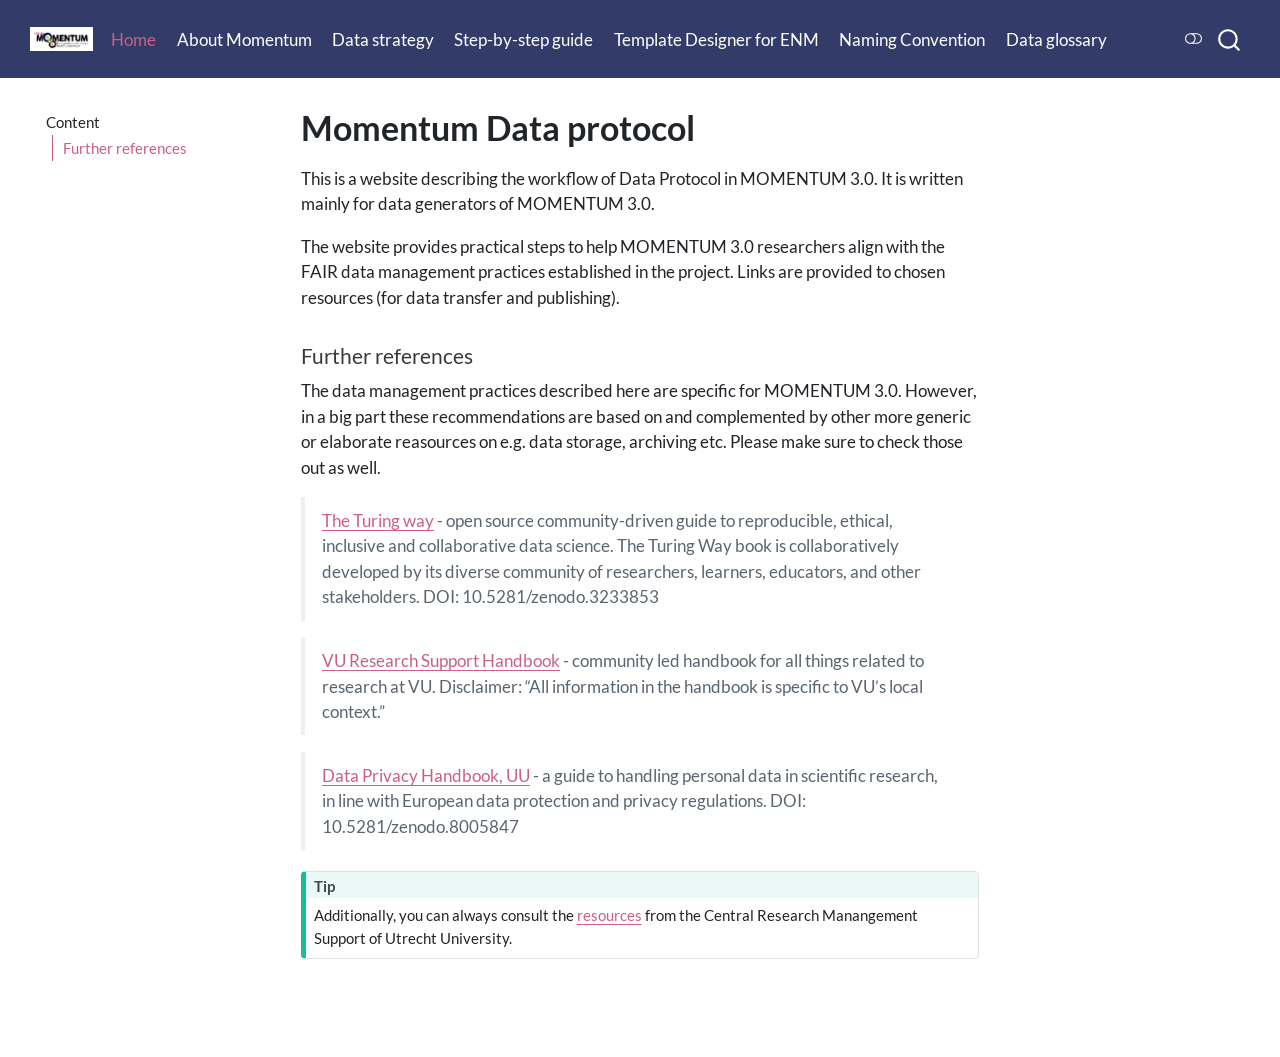
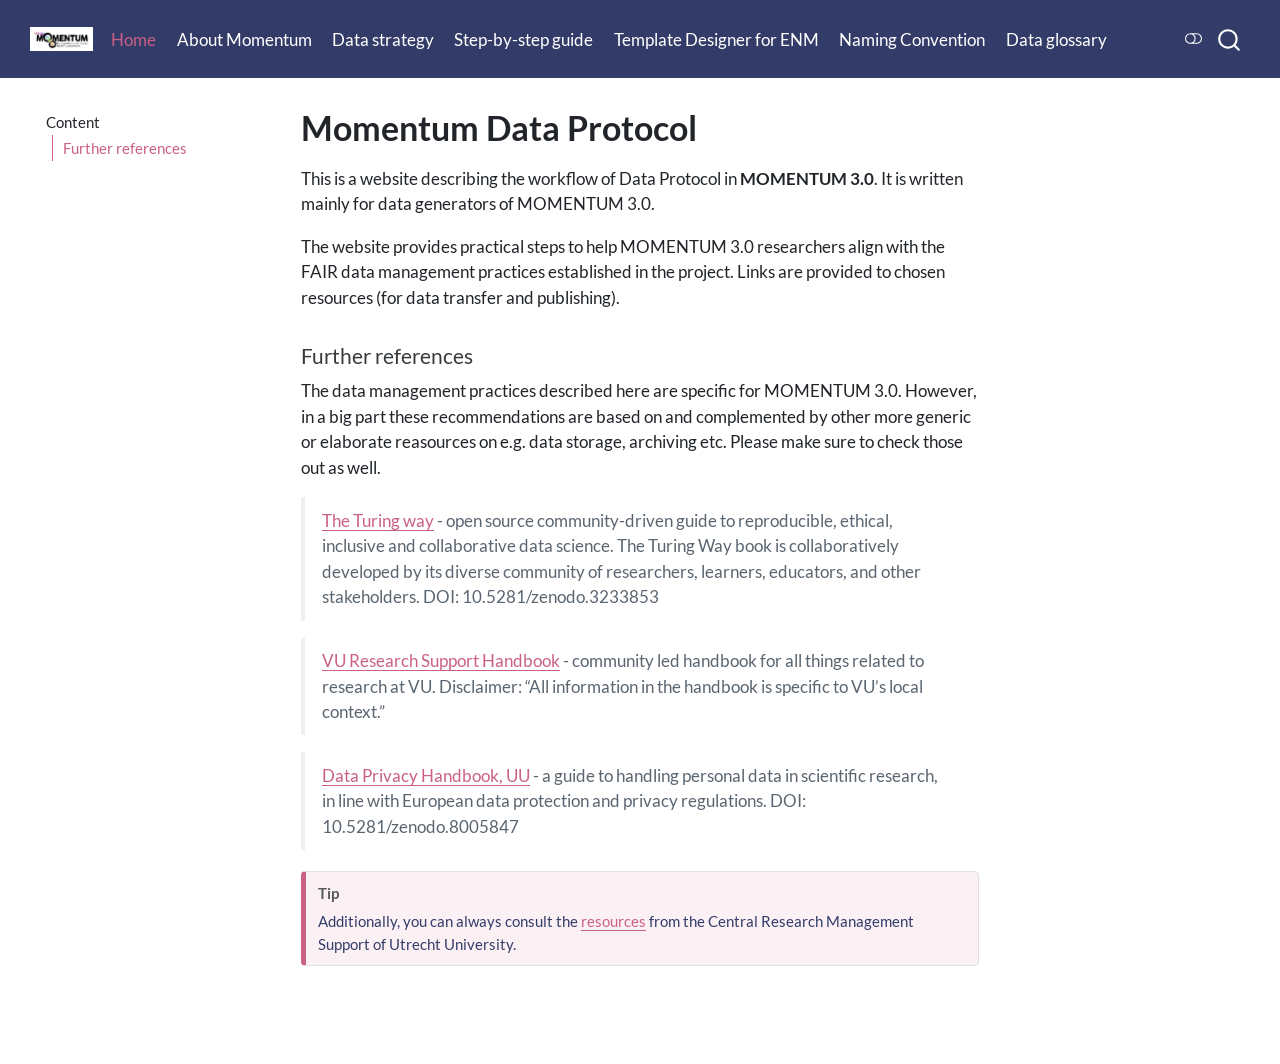
